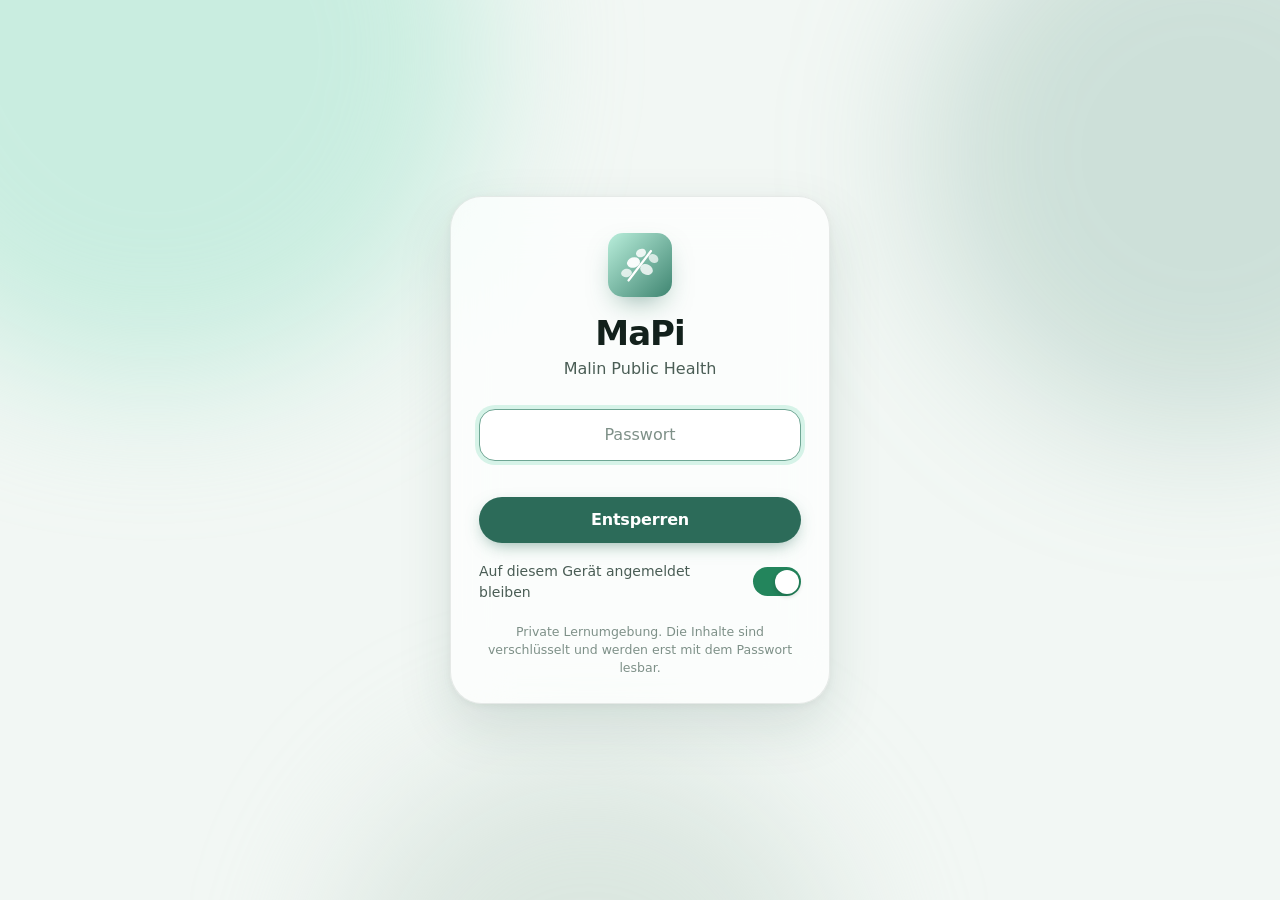
==== index.html @ 008f98d0 "MaPi: Lernkarten-App für Public Health Einzelne HTML-Seite für GitHub Pages mit Startseite, Themen-Z" ====
<!doctype html>
<html lang="de">
<head>
<meta charset="utf-8">
<meta name="viewport" content="width=device-width, initial-scale=1, viewport-fit=cover">
<meta name="robots" content="noindex, nofollow, noarchive, nosnippet">
<meta name="referrer" content="no-referrer">
<meta name="theme-color" content="#F2F7F4" media="(prefers-color-scheme: light)">
<meta name="theme-color" content="#0D1412" media="(prefers-color-scheme: dark)">
<meta name="apple-mobile-web-app-capable" content="yes">
<meta name="mobile-web-app-capable" content="yes">
<meta name="apple-mobile-web-app-status-bar-style" content="default">
<meta name="apple-mobile-web-app-title" content="MaPi">
<title>MaPi</title>
<link rel="icon" type="image/svg+xml" href="icon.svg">
<link rel="apple-touch-icon" href="icon-180.png">
<link rel="manifest" href="manifest.webmanifest">
<style>
/* MaPi — ruhige, helle Lernoberfläche in Mint und Eukalyptus.
   Layout: eine Spalte (max. 980px), Glas-Navigation oben (Desktop) bzw. Tab-Leiste unten (Mobil). */
:root{
  --bg:#F2F7F4; --bg-2:#E7F0EB; --surface:#FFFFFF; --surface-2:#EFF5F1; --glass:rgba(255,255,255,.74);
  --ink:#13211C; --ink-2:#4A5D55; --ink-3:#7E9088; --hair:rgba(19,33,28,.09); --hair-2:rgba(19,33,28,.05);
  --mint:#A8E6CF; --mint-soft:#DCF3E9; --euc:#6FA694; --euc-deep:#2C6B59; --euc-ink:#1E4D40; --sage:#C5D8CE;
  --accent:#2C6B59; --accent-press:#235648; --on-accent:#FFFFFF; --accent-soft:#E0F1EA;
  --hero-a:#3D8470; --hero-b:#7FBFA8; --hero-ink:#FFFFFF;
  --good:#23855C; --good-soft:#DDF3E7; --warn:#A86F0B; --warn-soft:#FAEED3; --bad:#C4483C; --bad-soft:#FBE5E2;
  --shadow-1:0 1px 2px rgba(19,33,28,.04),0 6px 20px rgba(19,33,28,.05);
  --shadow-2:0 2px 8px rgba(19,33,28,.05),0 22px 54px rgba(31,77,64,.13);
  --aura-1:rgba(168,230,207,.55); --aura-2:rgba(111,166,148,.28); --aura-3:rgba(197,216,206,.5);
  --r-s:12px; --r-m:18px; --r-l:26px;
  --ease:cubic-bezier(.22,.8,.24,1); --spring:cubic-bezier(.34,1.45,.5,1);
  --font:-apple-system,BlinkMacSystemFont,"SF Pro Text","SF Pro Display","Helvetica Neue","Segoe UI",Roboto,system-ui,sans-serif;
  --bar-h:58px; --tab-h:62px;
  color-scheme:light;
}
@media (prefers-color-scheme:dark){ :root:not([data-theme="light"]){
  --bg:#0D1412; --bg-2:#111B18; --surface:#161F1C; --surface-2:#1D2925; --glass:rgba(22,31,28,.72);
  --ink:#E8F1ED; --ink-2:#A7B9B1; --ink-3:#71847C; --hair:rgba(232,241,237,.1); --hair-2:rgba(232,241,237,.06);
  --mint:#8FD9C0; --mint-soft:#1D332C; --euc:#6FA694; --euc-deep:#8FD9C0; --euc-ink:#BDEBDB; --sage:#33473F;
  --accent:#8FD9C0; --accent-press:#7CC7AE; --on-accent:#0B1F19; --accent-soft:#1C332C;
  --hero-a:#1F4A3E; --hero-b:#33725F; --hero-ink:#F1FAF6;
  --good:#5FD39F; --good-soft:#16332A; --warn:#E5B454; --warn-soft:#33290F; --bad:#F08A7E; --bad-soft:#3A1D1A;
  --shadow-1:0 1px 2px rgba(0,0,0,.3),0 6px 20px rgba(0,0,0,.25);
  --shadow-2:0 2px 8px rgba(0,0,0,.3),0 22px 54px rgba(0,0,0,.4);
  --aura-1:rgba(63,133,113,.3); --aura-2:rgba(143,217,192,.1); --aura-3:rgba(44,107,89,.22);
  color-scheme:dark;
}}
:root[data-theme="dark"]{
  --bg:#0D1412; --bg-2:#111B18; --surface:#161F1C; --surface-2:#1D2925; --glass:rgba(22,31,28,.72);
  --ink:#E8F1ED; --ink-2:#A7B9B1; --ink-3:#71847C; --hair:rgba(232,241,237,.1); --hair-2:rgba(232,241,237,.06);
  --mint:#8FD9C0; --mint-soft:#1D332C; --euc:#6FA694; --euc-deep:#8FD9C0; --euc-ink:#BDEBDB; --sage:#33473F;
  --accent:#8FD9C0; --accent-press:#7CC7AE; --on-accent:#0B1F19; --accent-soft:#1C332C;
  --hero-a:#1F4A3E; --hero-b:#33725F; --hero-ink:#F1FAF6;
  --good:#5FD39F; --good-soft:#16332A; --warn:#E5B454; --warn-soft:#33290F; --bad:#F08A7E; --bad-soft:#3A1D1A;
  --shadow-1:0 1px 2px rgba(0,0,0,.3),0 6px 20px rgba(0,0,0,.25);
  --shadow-2:0 2px 8px rgba(0,0,0,.3),0 22px 54px rgba(0,0,0,.4);
  --aura-1:rgba(63,133,113,.3); --aura-2:rgba(143,217,192,.1); --aura-3:rgba(44,107,89,.22);
  color-scheme:dark;
}

*,*::before,*::after{box-sizing:border-box}
html{height:100%;-webkit-text-size-adjust:100%}
body{margin:0;min-height:100%;background:var(--bg);color:var(--ink);font:400 16px/1.5 var(--font);
  -webkit-font-smoothing:antialiased;-webkit-tap-highlight-color:transparent;overflow-x:hidden}
[hidden]{display:none!important}
h1,h2,h3,p,ul,ol,figure{margin:0}
ul,ol{padding:0;list-style:none}
button,input,select,textarea{font:inherit;color:inherit}
button{cursor:pointer;border:0;background:none;padding:0}
a{color:inherit;text-decoration:none}
svg{display:block;flex:none}
.sr{position:absolute;width:1px;height:1px;overflow:hidden;clip:rect(0 0 0 0);white-space:nowrap}
:focus-visible{outline:2.5px solid var(--euc);outline-offset:2px;border-radius:8px}
::selection{background:var(--mint);color:#0B1F19}

/* Ambient-Hintergrund */
.aura{position:fixed;inset:0;z-index:-1;overflow:hidden;pointer-events:none}
.aura i{position:absolute;border-radius:50%;filter:blur(70px);will-change:transform}
.aura i:nth-child(1){width:52vmax;height:52vmax;left:-14vmax;top:-22vmax;background:var(--aura-1);animation:drift1 26s ease-in-out infinite alternate}
.aura i:nth-child(2){width:44vmax;height:44vmax;right:-16vmax;top:-10vmax;background:var(--aura-2);animation:drift2 32s ease-in-out infinite alternate}
.aura i:nth-child(3){width:40vmax;height:40vmax;left:26vw;bottom:-28vmax;background:var(--aura-3);animation:drift1 38s ease-in-out infinite alternate-reverse}
@keyframes drift1{to{transform:translate3d(6vmax,4vmax,0) scale(1.08)}}
@keyframes drift2{to{transform:translate3d(-5vmax,6vmax,0) scale(.94)}}

/* Buttons & Felder */
.btn{display:inline-flex;align-items:center;justify-content:center;gap:8px;min-height:46px;padding:0 20px;border-radius:999px;
  font-weight:600;font-size:16px;letter-spacing:-.01em;background:var(--surface-2);color:var(--ink);
  transition:transform .18s var(--ease),background .18s,opacity .18s,box-shadow .18s;user-select:none;-webkit-user-select:none}
.btn:active{transform:scale(.97)}
.btn.primary{background:var(--accent);color:var(--on-accent);box-shadow:0 6px 18px -6px color-mix(in srgb,var(--accent) 60%,transparent)}
.btn.primary:hover{background:var(--accent-press)}
.btn.soft{background:var(--accent-soft);color:var(--euc-ink)}
.btn.ghost{background:transparent;color:var(--euc-deep)}
.btn.danger{background:var(--bad-soft);color:var(--bad)}
.btn.block{width:100%}
.btn.small{min-height:36px;padding:0 14px;font-size:14px}
.btn[disabled]{opacity:.45;pointer-events:none}
.icon-btn{width:40px;height:40px;border-radius:50%;display:grid;place-items:center;color:var(--ink-2);
  transition:background .18s,transform .18s var(--ease),color .18s}
.icon-btn:hover{background:var(--hair)}
.icon-btn:active{transform:scale(.92)}
.icon-btn.on{color:var(--warn)}
.field{display:block}
.field>span.lbl{display:block;font-size:13px;font-weight:600;color:var(--ink-2);margin:0 4px 6px}
input[type=text],input[type=password],input[type=search],input[type=date],textarea,select{
  width:100%;min-height:48px;padding:12px 16px;border-radius:var(--r-s);border:1px solid var(--hair);background:var(--surface);
  color:var(--ink);font-size:16px;transition:border-color .18s,box-shadow .18s;-webkit-appearance:none;appearance:none}
textarea{resize:vertical;min-height:96px;line-height:1.45}
input::placeholder,textarea::placeholder{color:var(--ink-3)}
input:focus,textarea:focus,select:focus{outline:none;border-color:var(--euc);box-shadow:0 0 0 4px color-mix(in srgb,var(--mint) 45%,transparent)}
select{background-image:url("data:image/svg+xml,%3Csvg xmlns='http://www.w3.org/2000/svg' width='12' height='8' fill='none' stroke='%237E9088' stroke-width='2' stroke-linecap='round'%3E%3Cpath d='m1 1.5 5 5 5-5'/%3E%3C/svg%3E");background-repeat:no-repeat;background-position:right 16px center;padding-right:40px}
.switch{-webkit-appearance:none;appearance:none;width:48px;height:29px;border-radius:999px;background:var(--sage);position:relative;flex:none;cursor:pointer;transition:background .22s;margin:0}
.switch::after{content:"";position:absolute;left:2.5px;top:2.5px;width:24px;height:24px;border-radius:50%;background:#fff;box-shadow:0 2px 5px rgba(0,0,0,.2);transition:transform .26s var(--spring)}
.switch:checked{background:var(--good)}
.switch:checked::after{transform:translateX(19px)}
.switch-row{display:flex;align-items:center;justify-content:space-between;gap:16px;font-size:15px;color:var(--ink-2);cursor:pointer}
.spinner{width:18px;height:18px;border-radius:50%;border:2.2px solid currentColor;border-right-color:transparent;display:none;animation:spin .7s linear infinite}
.busy .spinner{display:block}.busy .btn-label{display:none}
@keyframes spin{to{transform:rotate(360deg)}}

/* Anmeldung */
.gate{min-height:100vh;min-height:100dvh;display:grid;place-items:center;padding:24px max(20px,env(safe-area-inset-right)) 24px max(20px,env(safe-area-inset-left))}
.gate-card{width:min(100%,380px);padding:36px 28px 26px;border-radius:32px;background:var(--glass);
  -webkit-backdrop-filter:saturate(170%) blur(28px);backdrop-filter:saturate(170%) blur(28px);
  border:1px solid var(--hair);box-shadow:var(--shadow-2);display:flex;flex-direction:column;align-items:stretch;text-align:center;
  animation:rise .7s var(--ease) both}
.gate-logo{align-self:center;border-radius:15px;box-shadow:0 12px 28px -10px rgba(44,107,89,.55);animation:pop .8s var(--spring) .1s both}
.gate-title{font-size:34px;font-weight:700;letter-spacing:-.03em;margin-top:18px;line-height:1.1}
.gate-sub{color:var(--ink-2);font-size:16px;margin-top:4px}
.gate-field{margin-top:28px}
.gate-field input{text-align:center;border-radius:16px;min-height:52px;background:var(--surface)}
.gate-msg{min-height:22px;font-size:14px;color:var(--bad);margin:8px 0 6px}
.gate-card .switch-row{margin-top:18px;font-size:14px;text-align:left}
.gate-foot{font-size:12.5px;color:var(--ink-3);margin-top:20px;line-height:1.45}
.gate-card.shake{animation:shake .45s var(--ease)}
.gate.leaving{animation:leave .45s var(--ease) forwards}
@keyframes shake{20%{transform:translateX(-9px)}40%{transform:translateX(8px)}60%{transform:translateX(-5px)}80%{transform:translateX(3px)}}
@keyframes rise{from{opacity:0;transform:translateY(18px) scale(.98)}}
@keyframes pop{from{opacity:0;transform:scale(.6)}}
@keyframes leave{to{opacity:0;transform:scale(1.04);filter:blur(6px)}}

/* App-Rahmen */
.bar{position:fixed;inset:0 0 auto 0;z-index:30;height:calc(var(--bar-h) + env(safe-area-inset-top,0px));padding:env(safe-area-inset-top,0px) max(16px,env(safe-area-inset-right)) 0 max(16px,env(safe-area-inset-left));
  background:var(--glass);-webkit-backdrop-filter:saturate(180%) blur(24px);backdrop-filter:saturate(180%) blur(24px);border-bottom:1px solid var(--hair-2)}
.bar-in{max-width:980px;height:var(--bar-h);margin:0 auto;display:flex;align-items:center;justify-content:space-between;gap:12px}
.brand{display:inline-flex;align-items:center;gap:10px;font-weight:700;font-size:19px;letter-spacing:-.02em}
.brand svg{border-radius:8px}
.tabs{position:fixed;z-index:31;top:calc(env(safe-area-inset-top,0px) + 9px);left:50%;transform:translateX(-50%);display:flex;gap:2px;padding:4px;border-radius:999px;background:var(--hair-2)}
.tab{display:flex;align-items:center;gap:7px;padding:7px 16px;border-radius:999px;font-size:14.5px;font-weight:600;color:var(--ink-2);transition:color .2s,background .25s var(--ease),box-shadow .25s}
.tab svg{width:18px;height:18px}
.tab:hover{color:var(--ink)}
.tab.on{background:var(--surface);color:var(--euc-deep);box-shadow:0 1px 3px rgba(19,33,28,.1),0 3px 10px rgba(19,33,28,.05)}
#view{max-width:980px;margin:0 auto;padding:calc(var(--bar-h) + env(safe-area-inset-top,0px) + 28px) max(20px,env(safe-area-inset-right)) 72px max(20px,env(safe-area-inset-left))}
.view{display:flex;flex-direction:column;gap:22px;animation:viewin .42s var(--ease) both}
@keyframes viewin{from{opacity:0;transform:translateY(10px)}}

@media (max-width:719px){
  .tabs{inset:auto 0 0 0;transform:none;z-index:30;border-radius:0;padding:6px max(8px,env(safe-area-inset-right)) calc(6px + env(safe-area-inset-bottom,0px)) max(8px,env(safe-area-inset-left));
    background:var(--glass);-webkit-backdrop-filter:saturate(180%) blur(24px);backdrop-filter:saturate(180%) blur(24px);border-top:1px solid var(--hair-2);justify-content:space-around;gap:0}
  .tab{flex:1;flex-direction:column;gap:3px;padding:5px 4px;font-size:11px;font-weight:600;border-radius:14px;color:var(--ink-3)}
  .tab svg{width:25px;height:25px}
  .tab.on{background:transparent;box-shadow:none;color:var(--euc-deep)}
  .tab.on svg{animation:tabpop .4s var(--spring)}
  #view{padding-top:calc(var(--bar-h) + env(safe-area-inset-top,0px) + 14px);padding-bottom:calc(var(--tab-h) + env(safe-area-inset-bottom,0px) + 40px)}
}
@keyframes tabpop{50%{transform:scale(1.18)}}
body.focus .tabs,body.focus .bar{display:none}
body.focus #view{padding-top:calc(env(safe-area-inset-top,0px) + 14px);padding-bottom:calc(env(safe-area-inset-bottom,0px) + 28px)}

/* Typografie */
.title{font-size:clamp(30px,6vw,40px);font-weight:700;letter-spacing:-.03em;line-height:1.08;text-wrap:balance}
.lede{color:var(--ink-2);font-size:17px;margin-top:6px;max-width:60ch}
.h2{font-size:22px;font-weight:700;letter-spacing:-.02em;line-height:1.2}
.h3{font-size:17px;font-weight:650;letter-spacing:-.01em;line-height:1.3}
.eyebrow{font-size:12.5px;font-weight:650;letter-spacing:.06em;text-transform:uppercase;color:var(--euc)}
.muted{color:var(--ink-2)}.faint{color:var(--ink-3)}
.small{font-size:14px}.tiny{font-size:12.5px}
.num{font-variant-numeric:tabular-nums}
.head{display:flex;align-items:flex-end;justify-content:space-between;gap:16px;flex-wrap:wrap}
.head-row{display:flex;align-items:center;justify-content:space-between;gap:12px}
.backlink{display:inline-flex;align-items:center;gap:4px;color:var(--euc-deep);font-weight:600;font-size:15px;margin-left:-6px;padding:6px 8px 6px 4px;border-radius:10px}
.backlink:hover{background:var(--hair-2)}

/* Flächen */
.card{background:var(--surface);border-radius:var(--r-l);box-shadow:var(--shadow-1);border:1px solid var(--hair-2)}
.pad{padding:22px}
.stack{display:flex;flex-direction:column}.gap-6{gap:6px}.gap-10{gap:10px}.gap-14{gap:14px}.gap-18{gap:18px}
.row{display:flex;align-items:center;gap:12px}.wrap{flex-wrap:wrap}.grow{flex:1;min-width:0}
.grid2{display:grid;grid-template-columns:repeat(2,minmax(0,1fr));gap:16px}
.grid3{display:grid;grid-template-columns:repeat(3,minmax(0,1fr));gap:14px}
.grid4{display:grid;grid-template-columns:repeat(4,minmax(0,1fr));gap:14px}
@media (max-width:719px){.grid2{grid-template-columns:1fr}.grid4{grid-template-columns:repeat(2,minmax(0,1fr))}.grid3{gap:10px}}

/* Start */
.hero{position:relative;overflow:hidden;border-radius:30px;padding:26px;color:var(--hero-ink);
  background:linear-gradient(135deg,var(--hero-a),var(--hero-b));box-shadow:0 24px 50px -22px rgba(44,107,89,.6);
  display:grid;grid-template-columns:minmax(0,1fr) auto;gap:20px;align-items:center}
.hero::before{content:"";position:absolute;width:340px;height:340px;right:-110px;top:-150px;border-radius:50%;background:radial-gradient(circle,rgba(255,255,255,.3),transparent 65%)}
.hero>*{position:relative}
.hero .eyebrow{color:rgba(255,255,255,.78)}
.hero-big{font-size:clamp(24px,5vw,31px);font-weight:700;letter-spacing:-.025em;line-height:1.15;margin-top:6px;text-wrap:balance}
.hero-sub{opacity:.86;margin-top:6px;font-size:15.5px}
.hero .btn{margin-top:18px;background:#fff;color:#1E4D40;box-shadow:0 8px 20px -8px rgba(0,0,0,.3)}
.hero .btn.line{background:rgba(255,255,255,.16);color:#fff;box-shadow:none}
.ring{position:relative;width:118px;height:118px;flex:none}
.ring svg{transform:rotate(-90deg)}
.ring circle{fill:none;stroke-width:10;stroke-linecap:round}
.ring .trk{stroke:rgba(255,255,255,.22)}
.ring .val{stroke:#fff;transition:stroke-dashoffset 1.1s var(--ease)}
.ring.tone .trk{stroke:var(--hair)}.ring.tone .val{stroke:var(--accent)}
.ring b{position:absolute;inset:0;display:grid;place-content:center;text-align:center;font-size:26px;font-weight:700;letter-spacing:-.03em;line-height:1}
.ring b small{display:block;font-size:11.5px;font-weight:600;letter-spacing:.02em;opacity:.8;margin-top:4px}
@media (max-width:479px){.hero{grid-template-columns:1fr;padding:22px}.hero .ring{position:absolute;right:18px;top:18px;width:74px;height:74px}.hero .ring b{font-size:17px}.hero .ring b small{display:none}.hero-big{padding-right:84px}}
.stat{padding:18px;border-radius:22px;display:flex;flex-direction:column;gap:2px;min-width:0}
.stat .ico{width:34px;height:34px;border-radius:11px;display:grid;place-items:center;background:var(--accent-soft);color:var(--euc-deep);margin-bottom:10px}
.stat .v{font-size:26px;font-weight:700;letter-spacing:-.03em;line-height:1.1}
.stat .v small{font-size:14px;font-weight:600;color:var(--ink-3);letter-spacing:0}
.stat .k{font-size:13.5px;color:var(--ink-2)}
@media (max-width:479px){.stat{padding:14px}.stat .v{font-size:22px}.stat .k{font-size:12.5px}}
.week{display:flex;justify-content:space-between;gap:6px}
.week div{flex:1;display:flex;flex-direction:column;align-items:center;gap:7px;font-size:12px;color:var(--ink-3);font-weight:600}
.week i{width:100%;max-width:38px;aspect-ratio:1;border-radius:50%;background:var(--surface-2);display:grid;place-items:center;color:var(--on-accent);transition:background .3s}
.week .done i{background:var(--accent)}
.week .now{color:var(--euc-deep)}
.week .now i{box-shadow:0 0 0 2px var(--surface),0 0 0 4px var(--mint)}

/* Listen */
.list{overflow:hidden}
.item{display:flex;align-items:center;gap:14px;padding:15px 20px;position:relative;transition:background .18s;width:100%;text-align:left}
.item+.item::before{content:"";position:absolute;left:20px;right:0;top:0;border-top:1px solid var(--hair)}
a.item:hover,button.item:hover{background:var(--surface-2)}
a.item:active,button.item:active{background:var(--bg-2)}
.item .chev{color:var(--ink-3);opacity:.7}
.badge{width:38px;height:38px;border-radius:12px;background:var(--accent-soft);color:var(--euc-deep);display:grid;place-items:center;font-weight:700;font-size:15px;flex:none}
.bar-p{height:6px;border-radius:99px;background:var(--surface-2);overflow:hidden;margin-top:8px}
.bar-p i{display:block;height:100%;border-radius:99px;background:linear-gradient(90deg,var(--euc),var(--mint));transition:width .9s var(--ease)}
.clamp2{display:-webkit-box;-webkit-line-clamp:2;-webkit-box-orient:vertical;overflow:hidden}
.pill{display:inline-flex;align-items:center;gap:6px;padding:4px 10px;border-radius:999px;font-size:12.5px;font-weight:650;background:var(--accent-soft);color:var(--euc-ink);white-space:nowrap}
.pill.good{background:var(--good-soft);color:var(--good)}.pill.warn{background:var(--warn-soft);color:var(--warn)}.pill.bad{background:var(--bad-soft);color:var(--bad)}.pill.plain{background:var(--surface-2);color:var(--ink-2)}
.dot{width:9px;height:9px;border-radius:50%;background:var(--sage);flex:none}
.dot.b1{background:var(--bad)}.dot.b2{background:var(--warn)}.dot.b3{background:var(--euc)}.dot.b4{background:var(--good)}

/* Segmente & Chips */
.seg{display:inline-flex;padding:3px;border-radius:12px;background:var(--surface-2);gap:2px;max-width:100%}
.seg button{padding:7px 14px;border-radius:9.5px;font-size:14px;font-weight:600;color:var(--ink-2);transition:background .22s var(--ease),color .2s,box-shadow .22s;white-space:nowrap}
.seg button.on{background:var(--surface);color:var(--ink);box-shadow:0 1px 3px rgba(19,33,28,.12)}
.chips{display:flex;flex-wrap:wrap;gap:8px}
.chip{padding:8px 14px;border-radius:999px;font-size:14px;font-weight:600;background:var(--surface-2);color:var(--ink-2);border:1px solid transparent;transition:all .2s var(--ease);text-align:left}
.chip:active{transform:scale(.96)}
.chip.on{background:var(--accent-soft);color:var(--euc-ink);border-color:color-mix(in srgb,var(--euc) 45%,transparent)}
.picks{display:grid;grid-template-columns:repeat(2,minmax(0,1fr));gap:8px}
.pick{display:flex;align-items:center;gap:10px;padding:10px 12px;border-radius:14px;background:var(--surface-2);font-size:14.5px;font-weight:600;line-height:1.3;color:var(--ink-2);text-align:left;border:1px solid transparent;transition:background .2s,border-color .2s,color .2s,transform .18s var(--ease)}
.pick:active{transform:scale(.98)}
.pick b{font-weight:700;color:var(--euc-deep);min-width:14px;text-align:center}
.pick i{width:22px;height:22px;border-radius:50%;border:2px solid var(--sage);display:grid;place-items:center;color:transparent;flex:none;transition:all .25s var(--spring)}
.pick.on{background:var(--accent-soft);color:var(--euc-ink);border-color:color-mix(in srgb,var(--euc) 40%,transparent)}
.pick.on i{background:var(--accent);border-color:var(--accent);color:var(--on-accent)}
.pick.wide{grid-column:1/-1}
@media (max-width:719px){.picks{grid-template-columns:1fr}}
.tile{padding:18px;border-radius:22px;display:flex;flex-direction:column;gap:3px;text-align:left;transition:transform .22s var(--ease),box-shadow .22s;min-width:0}
.tile:hover{transform:translateY(-2px);box-shadow:var(--shadow-2)}
.tile:active{transform:scale(.98)}
.tile .ico{width:36px;height:36px;border-radius:12px;display:grid;place-items:center;background:var(--accent-soft);color:var(--euc-deep);margin-bottom:10px}
.tile .v{font-size:24px;font-weight:700;letter-spacing:-.03em;line-height:1.1}
.tile .k{font-size:13.5px;color:var(--ink-2)}
.tile.accent{background:linear-gradient(135deg,var(--hero-a),var(--hero-b));color:var(--hero-ink);border-color:transparent}
.tile.accent .ico{background:rgba(255,255,255,.2);color:#fff}.tile.accent .k{color:rgba(255,255,255,.85)}

/* Themen */
.sec{padding:22px;scroll-margin-top:calc(var(--bar-h) + 20px)}
.sec-head{display:flex;gap:14px;align-items:flex-start}
.sec-nr{font-size:13px;font-weight:700;color:var(--euc-deep);background:var(--accent-soft);padding:4px 9px;border-radius:9px;white-space:nowrap;margin-top:1px}
.points{display:flex;flex-direction:column;gap:11px;margin-top:16px}
.points li{position:relative;padding-left:20px;line-height:1.55;max-width:72ch}
.points li::before{content:"";position:absolute;left:3px;top:.62em;width:6px;height:6px;border-radius:50%;background:var(--euc)}
.points strong{font-weight:650;color:var(--euc-ink)}
.merke{margin-top:16px;padding:14px 16px;border-radius:16px;background:var(--mint-soft);color:var(--euc-ink);display:flex;gap:11px;line-height:1.5;font-size:15.5px}
.merke svg{margin-top:2px}
.sec-foot{display:flex;align-items:center;justify-content:space-between;gap:10px;margin-top:18px;flex-wrap:wrap}
.check{display:inline-flex;align-items:center;gap:8px;font-size:14px;font-weight:600;color:var(--ink-2);padding:6px 12px 6px 6px;border-radius:999px;background:var(--surface-2);transition:all .2s}
.check i{width:22px;height:22px;border-radius:50%;border:2px solid var(--sage);display:grid;place-items:center;color:transparent;transition:all .25s var(--spring)}
.check.on{background:var(--good-soft);color:var(--good)}
.check.on i{background:var(--good);border-color:var(--good);color:var(--surface);transform:scale(1.05)}
.toc{display:flex;gap:8px;overflow-x:auto;padding:2px 0 6px;scrollbar-width:none;-webkit-overflow-scrolling:touch}
.toc::-webkit-scrollbar{display:none}
.toc a{flex:none}

/* Lernen */
.focus-bar{display:flex;align-items:center;gap:14px}
.pbar{flex:1;height:6px;border-radius:99px;background:var(--hair);overflow:hidden}
.pbar i{display:block;height:100%;border-radius:99px;background:var(--accent);transition:width .5s var(--ease)}
.study{max-width:640px;margin:0 auto;width:100%;display:flex;flex-direction:column;gap:18px;min-height:calc(100dvh - 60px)}
.flip{perspective:1600px;flex:1;display:flex;min-height:300px;max-height:640px;touch-action:pan-y;cursor:pointer;border-radius:30px}
.flip-in{position:relative;display:grid;width:100%;transform-style:preserve-3d;transition:transform .62s cubic-bezier(.3,1.25,.4,1)}
.flip.flipped .flip-in{transform:rotateY(180deg)}
.face{grid-area:1/1;border-radius:30px;padding:26px 26px 22px;background:var(--surface);border:1px solid var(--hair-2);box-shadow:var(--shadow-2);
  -webkit-backface-visibility:hidden;backface-visibility:hidden;display:flex;flex-direction:column;gap:14px;overflow:hidden;min-height:0}
.face.back{transform:rotateY(180deg);background:linear-gradient(180deg,var(--surface),color-mix(in srgb,var(--mint-soft) 55%,var(--surface)))}
.face-top{display:flex;align-items:center;justify-content:space-between;gap:10px}
.face-body{flex:1;display:flex;flex-direction:column;overflow-y:auto;min-height:0;overscroll-behavior:contain;padding-bottom:24px;margin-bottom:-8px;
  -webkit-mask-image:linear-gradient(#000 calc(100% - 26px),transparent);mask-image:linear-gradient(#000 calc(100% - 26px),transparent)}
.face .q{font-size:clamp(20px,4.6vw,25px);font-weight:650;letter-spacing:-.02em;line-height:1.3;text-wrap:balance;text-align:center;margin-block:auto}
.face .a{font-size:clamp(16.5px,3.8vw,18.5px);line-height:1.55;white-space:pre-line;margin-block:auto}
.face .hint{text-align:center;font-size:13px;color:var(--ink-3)}
.flip.out-l{animation:outl .24s var(--ease) forwards}.flip.out-r{animation:outr .24s var(--ease) forwards}.flip.out-d{animation:outd .24s var(--ease) forwards}
.flip.in{animation:cardin .4s var(--ease) both}
@keyframes outl{to{opacity:0;transform:translateX(-70px) rotate(-5deg)}}
@keyframes outr{to{opacity:0;transform:translateX(70px) rotate(5deg)}}
@keyframes outd{to{opacity:0;transform:translateY(40px) scale(.96)}}
@keyframes cardin{from{opacity:0;transform:translateY(14px) scale(.97)}}
.rate{display:grid;grid-template-columns:repeat(3,1fr);gap:10px}
.rate .btn{flex-direction:column;gap:1px;min-height:58px;border-radius:18px;padding:0 6px;font-size:15px}
.rate .btn small{font-size:11.5px;font-weight:500;opacity:.75}
.rate .again{background:var(--bad-soft);color:var(--bad)}.rate .unsure{background:var(--warn-soft);color:var(--warn)}.rate .good{background:var(--good-soft);color:var(--good)}
.rate-wrap{min-height:58px;display:grid}
.rate-wrap>*{grid-area:1/1;animation:viewin .3s var(--ease) both}
.kbd{display:none;font-size:12px;color:var(--ink-3);text-align:center}
@media (hover:hover) and (min-width:720px){.kbd{display:block}}

/* Quiz */
.quiz{max-width:680px;margin:0 auto;width:100%;display:flex;flex-direction:column;gap:18px}
.qcard{padding:26px;border-radius:28px}
.qtext{font-size:clamp(19px,4.2vw,23px);font-weight:650;letter-spacing:-.02em;line-height:1.32;margin-top:12px;text-wrap:pretty}
.opts{display:flex;flex-direction:column;gap:10px}
.opt{display:flex;align-items:flex-start;gap:14px;width:100%;text-align:left;padding:15px 18px;border-radius:18px;background:var(--surface);border:1.5px solid var(--hair);
  font-size:16px;line-height:1.4;transition:transform .18s var(--ease),border-color .18s,background .25s,box-shadow .2s;animation:viewin .4s var(--ease) both}
.opt:nth-child(2){animation-delay:.04s}.opt:nth-child(3){animation-delay:.08s}.opt:nth-child(4){animation-delay:.12s}
.opt:hover{border-color:var(--euc);box-shadow:var(--shadow-1)}
.opt:active{transform:scale(.985)}
.opt .key{width:28px;height:28px;border-radius:50%;background:var(--surface-2);color:var(--ink-2);display:grid;place-items:center;font-size:13.5px;font-weight:700;flex:none;transition:all .25s var(--ease)}
.opts.done .opt{pointer-events:none}
.opts.done .opt:not(.right):not(.wrong){opacity:.55}
.opt.right{border-color:var(--good);background:var(--good-soft);animation:pulse .5s var(--spring)}
.opt.right .key{background:var(--good);color:var(--surface)}
.opt.wrong{border-color:var(--bad);background:var(--bad-soft);animation:shake .4s var(--ease)}
.opt.wrong .key{background:var(--bad);color:var(--surface)}
@keyframes pulse{40%{transform:scale(1.025)}}
.wf{display:grid;grid-template-columns:1fr 1fr;gap:10px}
.wf .opt{justify-content:center;align-items:center;font-weight:650;min-height:60px}
.explain{padding:18px 20px;border-radius:20px;background:var(--surface-2);animation:viewin .35s var(--ease) both;display:flex;flex-direction:column;gap:8px}
.explain.ok{background:var(--good-soft)}.explain.no{background:var(--bad-soft)}
.explain .verdict{font-weight:700;display:flex;align-items:center;gap:8px}
.explain.ok .verdict{color:var(--good)}.explain.no .verdict{color:var(--bad)}
.result{text-align:center;display:flex;flex-direction:column;align-items:center;gap:8px;padding:30px 24px}
.result .ring{width:150px;height:150px;color:var(--ink)}.result .ring b{font-size:34px}
.review{padding:16px 20px;display:flex;flex-direction:column;gap:6px}
.review+.review{border-top:1px solid var(--hair)}

/* Sheets */
.sheet-wrap{position:fixed;inset:0;z-index:60;display:grid;place-items:end center}
.scrim{position:absolute;inset:0;background:rgba(10,20,16,.38);-webkit-backdrop-filter:blur(3px);backdrop-filter:blur(3px);animation:fade .3s both}
.sheet{position:relative;width:min(100%,560px);max-height:min(92dvh,820px);overflow-y:auto;background:var(--bg);border-radius:28px 28px 0 0;
  padding:10px max(20px,env(safe-area-inset-right)) calc(22px + env(safe-area-inset-bottom,0px)) max(20px,env(safe-area-inset-left));box-shadow:0 -10px 50px rgba(0,0,0,.2);animation:sheetup .42s var(--ease) both;overscroll-behavior:contain}
.sheet::before{content:"";display:block;width:38px;height:5px;border-radius:99px;background:var(--sage);margin:0 auto 12px}
.sheet-head{display:flex;align-items:center;justify-content:space-between;gap:12px;margin-bottom:16px}
.sheet-wrap.closing .sheet{animation:sheetdown .26s var(--ease) forwards}.sheet-wrap.closing .scrim{animation:fadeout .26s forwards}
@media (min-width:720px){.sheet-wrap{place-items:center}.sheet{border-radius:28px;padding:22px 26px 26px;animation-name:sheetpop}.sheet::before{display:none}.sheet-wrap.closing .sheet{animation-name:sheetpopout}}
@keyframes fade{from{opacity:0}}@keyframes fadeout{to{opacity:0}}
@keyframes sheetup{from{transform:translateY(100%)}}@keyframes sheetdown{to{transform:translateY(100%)}}
@keyframes sheetpop{from{opacity:0;transform:scale(.94) translateY(12px)}}@keyframes sheetpopout{to{opacity:0;transform:scale(.96)}}
.group{background:var(--surface);border-radius:18px;border:1px solid var(--hair-2);overflow:hidden}
.group .item{padding:13px 16px}.group .item+.item::before{left:16px}
.group-label{font-size:12.5px;font-weight:650;letter-spacing:.05em;text-transform:uppercase;color:var(--ink-3);margin:18px 6px 8px}

.toast{position:fixed;left:50%;bottom:calc(var(--tab-h) + env(safe-area-inset-bottom,0px) + 22px);transform:translate(-50%,20px);z-index:80;
  background:var(--ink);color:var(--bg);padding:11px 18px;border-radius:999px;font-size:14.5px;font-weight:600;opacity:0;pointer-events:none;
  transition:opacity .28s,transform .34s var(--spring);box-shadow:var(--shadow-2);max-width:calc(100vw - 40px);text-align:center}
.toast.show{opacity:1;transform:translate(-50%,0)}
.empty{text-align:center;padding:34px 22px;color:var(--ink-2);display:flex;flex-direction:column;align-items:center;gap:10px}
.empty .ico{width:54px;height:54px;border-radius:18px;background:var(--accent-soft);color:var(--euc-deep);display:grid;place-items:center}

@media (prefers-reduced-motion:reduce){
  *,*::before,*::after{animation-duration:.01ms!important;animation-iteration-count:1!important;transition-duration:.01ms!important}
  .aura i{animation:none}
}
</style>
</head>
<body>
<div class="aura" aria-hidden="true"><i></i><i></i><i></i></div>

<main id="gate" class="gate">
  <form id="gate-form" class="gate-card" autocomplete="off" novalidate>
    <div class="gate-logo" aria-hidden="true">
      <svg viewBox="0 0 64 64" width="64" height="64"><defs><linearGradient id="lg" x1="0" y1="0" x2="1" y2="1"><stop offset="0" stop-color="#B9EEDB"/><stop offset="1" stop-color="#3F8571"/></linearGradient></defs><rect width="64" height="64" rx="15" fill="url(#lg)"/><g fill="#fff"><path d="M20.5 47.5 43 18" stroke="#fff" stroke-width="2.2" stroke-linecap="round" fill="none"/><ellipse cx="25.5" cy="29.5" rx="6.6" ry="5.2" transform="rotate(-18 25.5 29.5)" opacity=".95"/><ellipse cx="38.5" cy="36.5" rx="6.6" ry="5.2" transform="rotate(28 38.5 36.5)" opacity=".8"/><ellipse cx="33" cy="20" rx="5.2" ry="4.1" transform="rotate(-24 33 20)" opacity=".85"/><ellipse cx="45.5" cy="25.5" rx="5.2" ry="4.1" transform="rotate(34 45.5 25.5)" opacity=".7"/><ellipse cx="18.5" cy="40" rx="5.4" ry="4.2" transform="rotate(-10 18.5 40)" opacity=".75"/></g></svg>
    </div>
    <h1 class="gate-title">MaPi</h1>
    <p class="gate-sub">Malin Public Health</p>
    <label class="field gate-field" for="gate-pw">
      <span class="sr">Passwort</span>
      <input id="gate-pw" type="password" placeholder="Passwort" autocomplete="current-password" autocapitalize="off" autocorrect="off" spellcheck="false" required>
    </label>
    <p id="gate-msg" class="gate-msg" role="alert" aria-live="polite"></p>
    <button id="gate-btn" class="btn primary block" type="submit"><span class="btn-label">Entsperren</span><span class="spinner" aria-hidden="true"></span></button>
    <label class="switch-row" for="gate-keep">
      <span>Auf diesem Gerät angemeldet bleiben</span>
      <input id="gate-keep" type="checkbox" class="switch" checked>
    </label>
    <p class="gate-foot">Private Lernumgebung. Die Inhalte sind verschlüsselt und werden erst mit dem Passwort lesbar.</p>
  </form>
</main>

<div id="app" hidden></div>
<div id="toast" class="toast" role="status" aria-live="polite"></div>

<script id="vault" type="application/json">{"v":1,"kdf":"PBKDF2-SHA256","iter":600000,"salt":"z9g3x/89IidG97pmzgbFhQ==","iv":"u5A0Y7aVpaExc+DO","ct":"h3qXBu8Ouads0CHw2PycUJfJswx2HtQjYO3ogjYopU7jgUorYTzkF7JhinV4lmj6QNhG0ygL1XtNReILNYBYz/b4jm756d4oVYZvMGri9lJQq05JsrLvG9kOqtgcn5NUOuf8p0ScoTXb8+ZU2CoRubIx5Me8ApzFfcqDvRxzqU3BPk/3h2x+34HJlBxcJuN3w90izXvTTYqnSXRz6aFsPQNj8Mwly21BSDoNxNWQa8UjIx/IJMVUkp5lTmWUif4t67DArvAuB2CT8WfF/9rLjnuUEtLgzNUE69vMYCis+E93QS1M0YJyR8Bd4d9igu16ENPj+3kKpwMB+33555rZGWIjpUniKYYhbUkO80eMK+GW1MLE/umg9F4Ju7HCB6AZUZwJsg9cAERUchdi0qCyoaTvQuMvyZeWZ42MsTYpF+dBSJIo+RtWVw1OMC0BOvIGfm/XCPaMx0UhdhSu+BiZ3Lo1lLjw8axBb2vVmfpzice8VMLr1Kx8OTA6+j0oQiCYJ0QaeNNGfBYz6v/REZaUmWrHSaLT1ZEOSHZv+l3KTI1AZ7ZXDIV3CH6fvSDEf4FlKKc6Xxyn+2vNNtELfFohGHTOkCuUeXFQ6OfGjL6xtzeGA7ABJs0WuzfBu8tOP6J7Negnyr8Xmbn9b4+N0iB8Y6BWPXZ00c85A2b0zglL9uCU/u9FppIwuqI7EC5vPMwCAkxpBClL1akSdhnPPBOZryjpEDWJeXB8U95dLVq+n6TsY/GEEg5rB+CJpYxPOLaIkVbEjd0KRlZ4oh4fG0IrkeYW8BchtB8AgWVsL0KMB1NeeqbUa6JvChwTfeeSM3Imwz5D9dUXwKkaN5uBYp5rPzXL4WoISJEJFkpZ/V7msA2fuqKqS9nAnRbA4b7bxwaBNB5f9n7zNObuL/2xXKvHB2efMdRbtT8++xZHQRpLKjjv5R2RIVITJbZFoAQL0gCSbYsDtvMiXBW06qECCXiXeO0cBcFoCf7LysCOcf/ofOUVqH63nT7U8zBWjCUq8zrhfzw6QJZHDG4oFvLtUkuRkIsNgPLvY1KacmFOl1s866Fj0RuhSxCO1QGkRrW6S469Xz6I7X0imV0ucF1gysoWtsQMYoTBr1lMb9EIooOAK4g7Tvfo/bkMnFv0fuRWRn+M+QYRFyo/38BduooCkscH4Rf5qS69Hom+zkYK7VU+YvxvVqOIAgeq0QPmnEiHyFYN4rhX2V1Z91NIx348LKhUFxG/24BO3IzDgUW3BRIV8rW/4HEFQgHypdSinptmUOo5rGD75PSfJLQzeBtLSvnRJTyg/TO7JlgajlSMTuM2OGcOiFk9eeMRgaES7hHGQaBIrCeHPdbNiuFphld9fLdRycG29s+jsylli6iPw8fR53lHRXcPNrO8K9rzRGLFEPvgXakqqrV6osAHMRP+mvu+5/j+5a1DOCV9JXf5toD1TCjxF+xEt6HxuQLGiCj1wsdKLDTyxuiZRFK1RK+lpbs4RePFQRbhS8AwKvabW+y+V4cTA7Mu3pOQ7TIlDtkMWQqZ++9OVM6Tl1c0EEJsMPytQjkA/u8iCK3NicCCve9Mz73J5iCSeTIR42iH6i7bwyMkUUqmCAuzmEvt48tx0XUNQTULbRkecZPTZOBJZtGuqpDUCPlCZBFWwYBc/9MdDva2fMR/fOWh1ZjR01blRJB/+WX7DIqxE2juDagH/hcQP7emE4/AjiSc7Xygs690lmHH7g3azzRZ7ayBOAwxLNfN8gtGbdf/[base64]/Gg2cSTw53cQQ6XWpNXG2ztOhhB0kTZMiceuexiPJArAFZak0TiHy1sucks2juVQVyYdekVv6SrAlR02dry9DevsQPDg6PYob21S3iy/gEcVf/0aXYV/0FaDK+6c2ZxhAQJiqwv537A27r77UKtvJv7D76SBpsKbbU0NCD6kU/6ln2D4o6mtzv8Bk3A3dZHlIHvQgOX/w94UUafbLYn4munR9H3x1G5sYAqXT0CxgYktkUeGEOI2Wo/Rz38LzKSkQ8Y5uDhNDzDWsucsRDMdX5KSEzjMoo0VfJBTXUkLNV3gghmZSZ091ZFesNcIQp2ZMac8b5OhLhLuFuJigtdY6RYcKt4GVKOYAigH9m9N3+UWzm3vR/vCIa4iJFlfnLbLafe2qP+huWE0u55hq8SotAWou+GLP4GYvwpJPCoVFbI5dqaYdlXjJcsALouWXHg0iSd7dOjaXjEQQ4UXvRnlpEGpV/v+mXZRsgii92ommY6N5E2SHGoFuhosqeTNs01C4EI4KwP1ggGF+wOM7VyMUg00RyyEAUZkwkncDbCkQTw10e96unPOkv+FeQButuUc9TAmjybeuwB/iop87vzs90awQnxrnrkO7TmKDw9iYGItJ7ivmNo0nyq+aD8kcO7rfjSlrQyy9eBsBCqdor2OUhxifW3Fh6uFYLNeVdm053UmP04wNMVaoWMJzZlj5lrPJ4EpTDBVj8TATooDndj8VQeYWU5wCAYyuCaXmuHhnF43C0f93dygu8JvZlGJ/4F7ZAAisZFakADwnzTjraN9iWRH8wN26JEXzXVm8qfDH7o/TfsdixNy1XrrerG8qCzPLN507Gev2fHWEID7zGXYE3hXLqJxAB2A81jYlyuh/a4vZq+UsoExTiGG5uUvJmlOtPhofTVWH/PZqq0sYtnV2qFy3ImwZFjuO5j8SDTNFAo5ki7A/DyfjZVzToQgWCrMJPPdmFNVCqRyj4BW+ammFZJY/IMUWNJreCYrrEyrjhZsSTKyqqVn6Pt2XWsLul9+ulQibkhltR+cOD6Y6Zi3LTh+wpgFrSwn98wfXbXqeMLRqFr5CaBQVHq7ot3a9vkTl8bBohtAUHpY3GZnjyHY/OKsBdxogZQTik8M6ZCymCthJTeTPMOldk41oE4m4dOoKWvEda9OnOJLLDvJYEVgn4bM1RbZJMQtZe/GN1sufTwIM8lwT5KsP29/f6zKoItsKUKqkuralU5lXBqmdR9bou/jK0pUyaJavYzTnj2R+M06vgzbGMnzcNh5c+OKJW1E/a2eMbQOd0BYWueJG3kDYfXNTvYLZIQmY41PMoGzOKsAF8PNd4+jSfX9YCTbxvNwZ1JmKDKmje1cw/uM79eAZTqPUqUSt9wMI97t/5kXzvVCGXlePcoqeabUcEdMLPVFEpy/rj1ST77HVJIk3+QFKovsKsr6vhINeIaFze6/kHsLDanUdOYGBfaxfgNi69G7iD0x1krYucHosLq+AZJeq9Cno+xVsnsCrjhZNXhaavw0O+cx0dSFKSiZ50NjDDFM8RGGl/RSPHG9CN0uHLL+bzOBjombw2BgPTWAZ+Z9F+P75bUBChgvduVEUon4KVJl67RuZth3KizNNWmoxIBKjiqClM+WiidGlHq0Ch0QnLRHyv/kmr5yAjb2I2QDcap7b3CQg/[base64]/OgymvASX1WGFnMdFr2KkbnvEVABI2seM+OgHar7mZsCQRS2YE1LOalVyFn2kbmVQvTu9UP9gtGEPoJK8j3E/SU07/AFulTrASWs10nNbRw4rSPlHmu4xGW0NcFW1CDXT2uB/8Xe0I0OmaVxKk17qyy18EGnVI5emK0SI8y33B3HhDyyYzvLtild1vCvNeYT9sD3NIR8OotwrP1zY/9v67r6YWdKbKH/yCO5OJWq/X9Im+Zd46QzvfmdXGd5wV2PAWttqdak/xYaoUO+yY5ICnKev3BGQs3WLgDdRU8aCiizitRqRCRbntVduNDSEIsVZ3pWO7EXCJxio49AtpEkU/XJXrH5qLfzJxm++yZmWTNmCeFSVQhKITuQmVgnvH7svuI9ndOl9bNLhmwaTjpSXIP0i0aA8y9RpCvuRIF9m9IWQZwiCnx3d/a4AoCwvUfW5JMJvv52ipg2anvHW7MpLyfIe0+A/tFZ8nHjTJ3/DSrhBFcgAG1KhQEOUwLPfKUYmCx2Nd8yJwLgTIB5tIdK1epK/0oVeaiV/KiNlB7BeusD4pXXz7oRBtHMERJJ5rdrxhuWt5D46NwOjO3w6wbqdnDIplbN5dpGaWxO4PuzKpkVMCssJ2meH8Bg6ywngQbRPEyltgeCSTB9SMkC6Li1XJcrExn15e4N2Qtyh6cVYGhKSw/AC1yMtDgkqV/E8noNYLowhWIGdW3zXcIVvNI5tcOfGNs/7/TA5xhbNj6FY30yedR1MehwY0ytTcfWBd0bFOA2g/HQyiKVmq/WV+9m5T9uph1T78YKQK3VRSY3nREc0A2ZlIVRjDL7S6m0wiFq6fT0wz7pY2/h95kTHQSgkzyyQx6DglISlkTZFgNf56JDxEPwhBi88PjjhaWpG9E//CvvcnaowhzM5OMOfBpc7/sG9su+BM/pwhgr5ufNpzsZ/teX5nPVQvf6nbo9WSxTk3AwKpl/eshXgljM8nfBdSb/wBEReOLZZBykZUF0XMf9qO1rQK2O2v+0I0b3Z+r7Wlr0agVsryj7BXo726iEswzdtxVpuryrVP3eOHbFR2A/[base64]/5PUodlF6XIj1vFxBH7EXV+qeF3jaXW4RtxUvMDggH5rJZYm9wzNuny0TDUeQOxTRVppDT4th48alvK1rNGnfj/1lia3EiXoVGls1reCFPv7X8O/rUtuEl/gJmIElVqKTSK3doTNZANq/kOjDrPQo5mnCjRbVp2ij990tdMCKpzO51mRl/zTI0luqz16cZpOQteApdbALK2NRfsJAZJ0MW1EIcvVnTMTK1RFsJPRS3CgNPYRZlVtMa6WfRbiUGFpfPKaR+VU8KoQ7y9y5qP062h2IhkLA9dCHses1jUEfuF0vJBHzAwwG72aubfgcluKKESNRuwYu/BQ4lruyP91ooG9D7wCExTkdlqHzt9qEinNwj2hyadNene7UxWQnAs01xTn/VLbK2CKkDmlwjTpLoyB4KcdVX0LyiEvGJ8bWPJv1kZA4gmHR01Tb9qn8MPyYSew8CdL5ZzkaQmLO64GGoUMJieuhYD62OTpLzY4awCAgZPxtF8k/bArTbUav5gILUDPEXvT9RDp4LLWKhOA9VUUvPOdCWOR+9yMQ8+6nA/6SpaJStqnPnYV4yZnmUQuMHLiWEjZYt5oePmRYk3ObCUtxFRcku/1Rnfoql64FCwOkrAnUHA0QSDLFok6iIpgP55i1+zd+8NnHzQSLUvDt/VKi/iTl5dhW//H2ky62drgynZlyns+0b9odnotIyYWCe2B9XPbG9+kujbu/U8mUC+fVQa9cCdgRoUIvXbc9wODU/3gptK2r+QbibCnEa726tjlVRbVWpozRBwhEJBt4aDDwQv4RxMOiGm+6Lwrt4nO6MPtI8/lVW+Jnadwxu3lkDjiNndohz2bfchMXQdcO5j1opN9ULbNlaiEMUeuBnqVmUfqAFztj/PmetPtZ5b/RQtfYLib3Q3zcp6Ut7D1Mt4UD6/8enbU8a2JrwDv524RXOd0dWti6JOrgxWAdhLv/S9/upuav74tO1oLdECX0ADCJHpkij7DNyNH9y+LsXUFjw4n/jK9ccILkYWMYawy1h5suO+x+snRmItiB/VpvFeFb8/Pv9bf8ZYiHTNEdcxWmKcZOqpG+M2L29/6h4gkPCljz02KJjylpF6X4KMhHK1Kz4iTInxvl6N8ZpgOf2j3Dbebh1wDZqz4bBLNcuuaYyCWl/DvE1F4Wnf5qM3NoN8xP+jkelopSPuYmzUrZsoMb5YO6AXQA5Xe81VPm5NAobGZyLKrX2/gmtkw38gQSRqNkT7vg7YyloUC7oG2zyjK8MY6uS94r64B4XlSKvUCAqFJlmez8PhU8DIiiCqmIl4ThQKTPdEfv0fZYIZ1Ken2ytVkiSaUTSkhNzDEMEg/Dq6msH6PaYKWf3wla8Z9vheip01+nDfNvkG6INU5tyEivw//rejDs2lFgJRSL8SA7f/qMEWwqz/45d0BmE6Qx8IFQkRb1HuVGCrcBDVOotDtaoWgEbNygtrF/9paq+MKXDwurQOjHm7je7ith39ayz0/qHkXbpF37kKfVrscA7fFLBmqNmk9sBxW/UL+LwZM720Gg/9u4cM+J1YMnVluWdvq9XPkmW44uDt2bSJiz5jaWDyzk0LtYhJnLdyMuiMl8HaV9GbtzNBUb/w8jvXWairM1CFaQ3sGvqicimkHpzEkShrV2cf8wxls2QA+lm88oAezzsleOBOdmfhIQWU/[base64]//rduJ0QgI0/qywu0mwGLEKcdy80+Fqwe6Gg6dzGAtc9E0RXd50qG2bM9GkzpOZfcR1wBbg0bJ4hOmtOb4R/lx1CqJ6eett5cD9PGEJQgyeS/naEE/ZL8vD1pF2tsxFjkFU6ahNB/anCLg5xQikMVe5BGyuy0Kz6CUFsVRd/VX2fI0PM+z08/ZbGwD3+HZhskvVmW69eUp4cPQJXOTQ3lyrlEHQhyyDrbyJbhGoJoGK0gnYlJAlVYBF/eMFdWicLmaBkZVFibZ+B+1MboRHc3z5OCpI9NYrqjmIe/XfcG/xtx4HxmD6pntPZkqVK2w9yG6595EYCnTScmwYEnkjwQUhndNHrKwdWXVDaAaBDpXP0+k6D5vGYfpopIFhkgzML0MGc+Q49bgjuZCwBq0TVubeMy/mwp/j1rYLZRgDI2afSEja7A/edbLK8uXVhMhJBlKL0ZuEjDDxe7kpStEDXJDH6QgL4bm00/p1tuy2hF/2tTi4Ivy7ZeWL3mUTBcv/toqHY5M5fxMTOj4paU4f1NPX1CfdURFKHXhNfE6w07YaDIF3lhymPquSC6Mfyyw9/KAJ/[base64]/ZtUjHDgEN/n5k8/dulpjFBIVVtBQTsIImLtVO0dsKCnsfcL0ESD8u1ynPmJa1/J/MNv4FTqUFzvulwUvC9axclLFXr3F6uhUdF41C4Hvv8H3sUudIl0L9/n0l3LO80uhqCGIIQqMs7CaCFYm5eJZ9zmSigyssuGIRZT3O+4h3Hv4gWf6/P7YM2QKFoT9peuNy3RXGLH9kFbLIq3faOXM+//5PpzjAySyCFFvCCn0BkeSKEJoydLmUlPak6PeUqdQ/GQY6Pvy2TZOLgnbWHKlAPBJmHY1eTTRKRyhz9ODb2wy5GGqmqLziI2ORqBkuwBUPFNLtClMnQemMXME1M2wQlO6/vnL5wXPecMEoAcgHhMCEuH0/6821qNYlYSO5aaJ/eZZcY+uvuKfVWM9HrOHxihpDaeYF8zje5lBRJsMmgOp0dMpbwpbMaPSq21op9xAQO3t3hoA4uAUOKyiNWberXyaTYRiqkbVwLvZzCDQLARUXKRWa/ebG1Bkg4hbgVdxt0B6aVR5X/H0WQf2moLh+OaYVYGeKWpuMmQi3VtZgczCmCfP1WUwMd07/sAII2/vdi9x/9biF4Nk/fl0jk1G8D5Qd/FgN0Okhz2GqBrr9UXiA0+dO5ep4/4rboQa+vv2ZPsI/8KhqkSIboVv7INWD9j/OwLucN/1GPfE2qDpHYk6zhjyh81CJFwpsraN+4+ryeVD6hpWIlMSnwO8lIFfwGrpf3zYD21ET0NjPRYWDwyElJvjYHuy0+7pD3s4AueJqEo6XpwBU/87TwL/fzUB+zL1cDQPtPg4FotzthsZHApD28niTmXzA66deD7BsnFzvvijQyqOxj5wHC9iWJHlL26vX6k+hmJ1O3ncWhdJ721C3RgwCDqXbEsYWfRql/XIn3D+6SdqKAFQYD3iSkzQVSPQ0QcKLg6O1jy7d8uXXEGrG6vkhPqmcMV74u4RIdw5d3G2jmkR0T3JJ5mCybDyzsl3jPHmAib1+yngTns5OuSlwWsV2I/uT0BQuBUiD70Jgj93g+7pUAeun8b6g/OqMk+2AXmMksWU7flmVFjt+tYf150dUjmyn67Ea3nv8rG1mVrtCBy9CfK8ZN44JqpcFeB/JDPmMbzF7A2Ab23R/TfkHxKkwSBsL8Qd3Iuq81MZtzhIrDrONIT/7zHfG8zYf59HgW/ce11GANrSU39pGLROgJZSLRKFIx8GSmkwQ2QwrSrsHKvfB+9ToUqLDdSUCjoTyNQ1u05k9GgvvM4hR1DlvQwPJHGD2gAWf9vfHHcWJNAUuNqawvRszZ4u+iIJpK6kUHpz7XPJOPqYevFJyAtTRTBA4UNRzajJkZYlf7nV0HDC8p4lllfL6Th4UTQSz/3TgK+1tyd4mdiXk/Xe6mlFJNWIFB43JbMEMxblwT+F90pTH/[base64]/dqY3gZnVGp5KxZMnqFJY4N4fbQWxxgQY64hzMCzm5v2mHcf3tBnnjRj//FX/Iwlx1x/HEXL/8gKRgUpEawYzz1XymqkgGPHmeOWlxmSnCf+oZ/yeTqjIn7PM1Fd3adAvUZHy0essBdUA4wGIBWy9Y7l/ptvqxeX7g2ZbXAj+w37Vbjy15OxRCJTu9ofxeyY2xancBpETNCniGoK88DvqJk5CxEl2IC7oF2F3HVGKEXqcS2gziZHA96hoM9z5QhyXKiBIAkio6DYjeexq6+xJn8hhGM3tvkx2P+IpCVXKcLqD4uxMC4Ft9fnmXDX8yzQ29VYFldSXLorKa5ly33J4aye++4EMcf/LE6umNRRQ0aIxiygMggvN+EuqRuTmDggu2N525FJdJxlOb+vv3jOjRGEbzaPV4xKKt8JG15oVWRmGWoGTBHm1zjurtQzlLY/nlaCLR7WGA/GkVH/4OucIjCPXT2ZRIAHmp7nsUbRRKMcHoQTIArxO82cRSM69rRHIb0G934pe9qobGp9XCnZZv90Q7jWJOt4ohke0Ix0p3FPtw0+SZ3zkM4Y502xoOgvsUdeqFukeSICyupbC41zMxRWESnKbl5Bpfql2wRKE1tWIZf9YdBofVpWCOWRaxx7tJHoysWFRFns2itcoTLfSG/dDiggeMHItTZH4cL3eTqflsvnPzUHX+b/LmXDfxP/EaTEpeHq46A6NlihutATnEKLRHQSg0B9uke46je/fjcI9qlHVVgyuN/IZGxWVSEpW6zGydgAlmC8I/+RzjZRF8IFuqcjPxJnl4kwZYZv+ZsFH+ctHSeCmGX9qaAyU7f53EqEXKQ3RAS+3QdzHGDpRkpGHkUIiUISyTrAX85Z8fuJZIMBmHpegR5buBLw1ZJD3ryDNpM0hN6lYAhRJcSy4y8egwevN/5ll9lpIKU0HDVX2gdpQjruN4vAnnNFeKtCdq2+OLDyBKW0KRpeFeFIl+24QzP0H/zsYt9xOrlVMVtukHF95kGKxPGTCYddONjZvR8HgSrMMUwyZT9ugas4tXFSsknQLyVJ1wsunjFK6CbZEoyEjyyHl1nMO3mis+Zkp04rYvcmO1wUGgwY/QYMJjQdmuOHZ2ZA3KhZkBB3s8nzj+mwc99BhK59DFtJbJzjpQMsV/[base64]/Ouo8Zzi6bUHubqKOneVoFMWXWU9gzXgGN6I079BJVgPjxk1DepBbxWtwFHUMWcYGXuOLYeZj9dDgO6hgLvShJe8cQcGWMrH3tCyE9nqBp+JVs5et9okDEqpoTEE+1rWHMuEIzAV0nxa2tsMNmYGHAcrRv5Fo4aAPN9iqEpLbg5VrKNqabT/qmEIRneVhuZOkZsoSuOJRflLKjaDnaZDoapTqn7PBqBsT7+1o1IrDUBgnFt9dBcUojpuXtSaWA+zUC7UbeW/CkS8ieoTgydG8E66mlz6ecyvzAhWtehXAzUcNcFI5phE0+sJS0c/+ECLQ7YbAuox3Hd71ao6CZQBG+mPUJ5co5mg8NwVMW8blLE2g5yQTauSNwl2mIOAAV3ev03j/yO7A+Uo7whLptOv6Hx9HopRlUS38/iLnicmrsma+ztrdoHjVmRppMQLtMjARtUNg3CjTs/CgOOildUlHY1YUsqz47hOz44O1MpRzguWMCYGT8SlpSgseybXHWILr126oT4XuGdERyAdcKskTB3tLYQZYnt8LtVI6VrfHDQrwEHJELinbVf5R6ss20LjnjzqB0cKpGWmFUggqSXnmlWbf6276P5OnySuxobjKKZP/[base64]/5u8qWZVfQM0ZgsbwhFwFoxc+wYOosxXBr1R+o9LJaISLKNfBYJFhRDbaNZj4+IDXQBH0oAmXeGkk9D5o75E6WqMj4HrjsLIDLMeLbuM/78O3EYnsdTpsnyeibbfPybRB/mF//RNn1zbhWo5gOCgb6kwtXqNbj+sW6TKFI8vsBf286Ua86ooll6Of8eaxP2T26XaKETe8AH4gv8YdkfYxBJEDv7UpF/ZYxLTQCYrAORpSHJtanbzMrWQSdTRB5c0gfYgHLw4c4Fzys4ni4OlqEXCwiXYHJruqh6eTouFLvF8eizZt4gzRD1IzLVc8vBrdpM/F0Ql5i328P+9Pqn7DAVlMyu9Ya6znIZ83td9Z87Og6PXSDZUEY7xbnU6gOxhfNCYhwEZqBKNUiYDIj2VIxUK+0fzqj0AcR5sb68IJB50gxt+rl1txjA2zio8CiySX6kJTUQsjjn5XUkYtUN0gY+WMsoHqyC84lAk1DrPj/RwB14rOWKtcuuxD6BUBfuT86ozxx/iwEpR6cVNNhzhH1GpL1lcsz4VrK+xBr/QavSsEmRvuUROxM9pEX5a6BgBAU/T5t1WK9lhA/AQ4uNT3gFvyBSxzmD/4wR43fZul3mwMLZef42PQGRUj0b4+gctNo2fppmYz4K0qXXgBpPbs4lbmxFqCMPxlThaoolBM1JWNKGi4xOheF3TQuuHwMxHyqDDf5JGmLd0Saky1i+ZKUayO42OQOiugD53MIlh4Tv8P0h9gzIX+sZ3HWYtGjgdGKH2xCRxUDQb/[base64]/MT6ruKa47ifciJGLutW+3YBSDbdxGyRgzXtonO6rwEgHQN83wr7cPinTyfYD4i1nz1w991xTWUr4/pOkoFS2YclLAO+YFlCs4e2Fw67mTyUcaACxT/FDoXCz3KMC8dwnOZd4T1dAxR7B8eg4bbL0BQmTM/T+DoYnPmMF8lAgME+5iaxURNPwoscQ95+h/X9SOXsPmc8VcCFX69/HrEipy8GmRV8odAXTJdHS0pktQlU2Yo3RsfLXCpKPsLKJqv4PWlKwIj45xVU2c1EfmP0OhI5zq7/TrirlHCg+qzi5XzuOdZuz0rc08dfq3nC7pA6f516hSrLd8WEBTYqE0m2JllW9y3II+MS4SBC1zLDZrWQ5Q/Z+3qFRdgbJp9zOEcpa3U2dASD7bBoG4xgxkc8MoGWI0avc4vEtuldNPwOU912X9/[base64]/8ZIuAu0pDmGnflOpVUdVD/YQcuBURFvtgAU92+hmn4DFl8VhFwlUQ7r3K6bx1rA++V0DyFXbKlBA/CkJEoNw0MTfbLXWstKPINJhQQHjDcAy9vym75Z1kNPbat6AoywICxwlt3FlIVYk0L0t6SAs8JSeKLUfveqi5Yto8kR0rKCniUcFGkhacDoKNWjMFktbZob0wAurPt+FT0NADvJfXfK6DjCTsGjZAYNOMiUPJW6K6Iw7/PBt7bxHD6ADWJ846nBaEYGhkIlumT5xrhyXqd9LqhE6Be+97SxgTRCtwedxZ9Q53xSn94ocd4k6zJPLCdoX/JUDkHwOnXh+C670wGvvGgS/uROnhWKxnkfyQyYQOrYeRuiHSJhso2YbNAqlUgcYbCXjnL3yA6XMY4FjpTmOsnGETlnqSRdLk6EBsNo/e27aNaxpXok14JxtAZZi0A3L2vHnzEW9LaSENvN775AA6u4Rlm2KfGMj2+89E1+yNkeOcnCmgzZBaVc/5DAjR9XtjEVYNU1OBNg9igehQQe0hZCl5XKdzr3Fso6isDOUWhpKfQx8PxHCDnWB+TK/Irm6H+4Pxyz40Mwfh0hMZb/oxRLrgrrNNU4HWPjRPbHz/BCRPOEDDhZ3h0kBpIM1+upF7rFqQ1GOSU0qdaKrsX/F9D7hZ1s/XnqK4nPrfijVDStssAM+mo8qislBJDB43lGhblBZMbN8Nu1nnj3DXNWmUBqDS/ins6or5ozi8htKQ/gLTjgP5/CO0OeTNO95tOyBZN+964xmVhNG1OHXps9bz68Un6ntyd2pGtTKQVYFZT67N6WrI+GyuQ/WwAmyJjhjHcupI2wAsTqk/fvVPoUrh5eI93x7wm0HPcWrkPV0EYrXzzna3oQLEj/bzsIaDui8R75XomASvNddAeW+2WSEkY+Q2eR9G3tDYSXnBZt0WUFaX9XLeWA48BM/NqfJsoZyqiWmtUJlZ1iHY4Q7OLEehKcorR74OfUasszrqtWpC46x6nfhwbpfL5+fSRXDHlie6BqZlyKdhAb4xSUTrvs2gpPzU1LnIlKS5vsOHYyHalqT9DLnmztM5DIUr5K9zRk/X37Of2OaEyN8IIXHtsTJPI8tgJBh8JknILTMQz6j/yFCrp3UIt76hriY/fDUl05wGAthGNGhwXzPb+l6DYxZrgdKuXYi+WtNjUBBTwrU0Q6xNscSxnbh9ykvJLFFJO4pW5/EuR4mb+zNyoxVII6Y7ohv6Ves55rXYm+92jfu9We+B/v2LxfFnv2B/5d4BzQFOrylnO8+3zjttMUAJ4d4k2Yv6T7Pz5Tm4I4GVeOFsx92PZTG9q1jPGSCpFKbBAXbF0K520fP/dKH9+n2qu+dsFDCbNaGAPctxf5nG6C6fv1qn65yIUvEY+afVP+GYf6pPStFA9aqAM1gpOdOyZkMxz6lNx/9bbtC/OSb4kY0k6xBT0+cxHPMdDiQDXZVYWy+LcrK+BhvK9u2YxvDf3nzAnv/1zkIWIfDsk8KbbH/iUi/p6Is93wZc1116BjYfNy2qlkLna+RzBlTlxBRl+I8m1pwLtKRM1TENAOp+YGvIVVw5hJfFq6IFTx41dglUs0aX7hazesf/[base64]/SdJ4y/dX/aAPlHpO0o9kF+1cihkH/PbsOFhaAt9nXrMfFLSNqlCAhVDd1KLyQpGeuQ06/kGFh7IojoeHsVDYdFW8DBoGe3ckHB8/KsOB69QMmHcRuHeSeQbSMkGiVDcPbse/Vw0boRumSgTSCjMyuT9tm6DRk0M/yGIvTdztXcsED87QIpabAO6j8YlbgXMs7nKzemAeMf6Scj3ULaNSBix/GQ0jZIFmuOEoL9jKjZX9QXCIrHauaLwNdYDj9Auo9aPSR2w+nE7nXRHke/PiRYgBUqeFFKfgH9RufGIHJ5c3LIuNO/9xLCy7vqNaT7cPo4sjZzQ3JBEIm2u5i0KffnyAwqA1LH03zbsRy8A91xT6ejA1l5BjBO5VhvFYrOmI9LUgKfynjFPuHpEXd6gKvcurDQaNhsiVVsmUNVTo5DfEvBOHXdXcEIo3rM/[base64]/K5sXJkW16Svd+BQgjvRVcmavDuzYd5sCYnwYeSzYnvvLRIpJPQbSSVg+29RUbKQDyMIrEcM0rNTkAHAaw7ssq1rWTUpawJ+etc5uPEWiHnWk/1sSLpCji7W9QikyqlsqeOd5mJUr7LD/GkMNi6anO1ai682u3DBYXR8wbUrb2pfeEMnHuwm2Yn5nyY8ITJrQOCgy/yjnZsBXeO6Qs6RgXk+EENOvTrPwDSpco8Mvbqov2ztDtOvBytHEZKeNRh9dmTuEb0kmQFLpx6mCs0cACQinmU6shEEF4qBcUjCF7wE5pl8RfeZ9JJKfYdBu7hbYeZ3EXxmyTD5Zu2KXQ4OZtpUZwRnl4rJ0diX+CKqo/mNI+Mi4CkBa5PLCV0sDxZTXpVoqCwoX/[base64]/C7BePlqYkC1RC5mYQ16nE1uQYM32+Fj43uKHwI5CoMJ2DJa5fkvWzNpaHdnuro0VzrKnK5vhtNiGRr0fznbhuWi/AW2MMigmB0Gy8Sz8lqMz0zkLxLOvIHJeTQ9fEvf2S81CmHB5CtzZVP8MLoBS4jb82FF3Zxxl6ULVyhF9azYYNp5IGRKe+vtPVY2knjITSVtjUOu5qv3QY4vrKdWggFQLaOcQAx9vKm1DXZ1Fu8fF9/6p9QjQLKQqHA9VTxlkhv/5oiiKshR88y3mkTBSXLor9+Zg44e/BpearXhyWgJNsGK1AKDpQ1zd0yHdZMEZPN+lyC+MNqKzneyOj62GEEmFLM2Pp0DbVzgk1qXZ1ataXKylPSYOh8VobmzPbSCmtQF2uWBz/TfF+OV9xjSTC3QLfcWt2Xiy4Ut1XRhAxL8OUPcujnHZJ4+8ewCRypTuEaCEiSpIksrGYlgkXWYefw3J4xd6OEhYKr6MLxS5x3v0/RSx7QaBL60u5DnTk1ixF6wh0oH+lM+kcCwKh16sTOjGTPb9LUX3ttdW7AP2ocL4u0DWW7tMhmXYvMAnHs86Z4x/5NiGcpd3O+Ukg/cyk3u4NUfs5xd84rJQ4NxseofJlQY6w2nTPjwiPGU3v1wh57dKSMMB6GtSH41lnEQHN65I0b8EEyrkgv5fgXlFpt9M+RcOKqi0UHPW0td+fs0hCu80xX5MiAB/8y39MPxGD87JimXy39rEfYJqjDIsO5p9OJIO8ZWyouQSI0CefyDONBoAYRq1Ui55P7bhMQD0SSSLSXMvtCK73Av1YiAID8AsmWFyf+046j5XOql+kOQIcKhPlcFB2XGzDW9wGgsLXImg5Q8x5+SZKLS7UImZm/Gh8K1d8aaje88RcaKmtyMgzpEZVeajVQhglsHwHGhVSDz2V/FDFU9MUOMkMtc9UbD6qgpfJn01PurL2YrvNXca/oEhS1XTtkaKiVfI8/re95yJwAM4/[base64]/p+PVqTW07j6mrgnNzdJuF/BWt5vSRmUk4uA2YXeybRZ9su6w6uMiwNAqfGUDofOtHsCUzTkE7c23WofNnlzfTAKurNcPkRwE3a5DOZ1iPbpF11O5FsUC02ttFFOwrBIRCLtYdoqMwvf0grd+dNuQUKUpFaftWNgHS4U8qGQgbIYmYFADxz52Lw6ZEsmoqfcl9NNg9kr3trSVC/VkGrnhU6NG9kXDa1Vayg4fMwUIv2x7kWnHl7lLeL9xFCvkZgvvTAuwXLLtqQArbJPhmdJ2T+OHIhIaFxOI5TON7oa1/3vIBQFKSocDnO0pCHebLvWTroKJhJkD/7ZxSVl0cywL1MpWKTGlEhqY1LC1LSpgTvhOM88JM8dClVNooLKAcQugNgk6SkusOTisXiwxJL2zEMlSePHyUL5F5wzADOtrthqM3U8BjA8v1+eW99CuNL8/70B7JT7MD9XA0PCR90FpEcR5oMC9kky2fdUuL7FRtJS/SbmkSi+t1IOibmMaM6wn3YAVOZIzi3pJLvJO2LpbaxAzMezKEwp/0J3bGmn2jYJZajzUV+MMi6Vg4rn62zfzHqG7FYiI8hTXusU1qlwPXwnSUhY/VD5MZ8pH5krfYcslkBe1pU/WftApKUbcenxLFGlmM2iztHy2NtObo39TD4WfbXevf1dqcb6CheDqyuDZ5//ddj/c4vecJnMed5sUETa0VUR+Z1EHv9/MiM0b9OxtjuWJilY59dVZla1z1YQaVH2ImdfLx8He4j+FkJFuN3ThFpY9zMRE76hE4s+UAIoio0R8wYcEKPQQUq8tuBEHjQgWa/LMaR6CNIEp9WAOUeGICrvHHWR1wF02noRz6MP459MXsLjcbu3wqZaW8Voohs/gP5DLTxuq952737VUp4NpIuRT353wBxR/kHmgEAu/E6B1SVUW+akka6Txdx7HpuEd6m+jyL6S7f5/IlVHWBjT4XIZAcQMIz3fzI6uPpTBrtsrj8BtFVT2msDWp33qukS5qbPpH4wc2IoVX4wfwj0zbiLtdXwcgYKtf9Ozbb8z3U6KOZR8K6Y+rLpPHTPz3/DWDPLNB61sKfCvviTaO9ubix5CopktvS4TjUtSBQiKKdFiDl1JJSt4w3eHDOk+cOU/dPe0bg6A9kRhZcTRbgvu9z4rQ2HgJb3u1BEhyPZ3oXnpRNvs8lAuw/Lp3hVo7L56KNO/pa5ynQOLtNWWYuh/6lc4RSbTc21yjTgAnSSBt5FksweBTPh9kXWEGLMC+g+UukIXemLV+OVDuJBYxcpwia+12OUMzY2jCh8rHfGFgXEgS5pTopIgPwjsTUwj8JFCXZINyuUmlpJWot5W8JonJEVUE5olQXVZ/tMoRDd4a1lX6s4HWVSjZ6SG9LuHwc2odEQLB4ngOiaPPsXsHk2ZW9yMV1nxDfWtla7rqEkquLpejQFW2ac1FgMoASVZsR/OY3drD7NRIyMPiS/6Ibknn/hDuN0GO2h3Ji/amk8cxHDkJzZ3duS2/U2yq/YJHJhGqKpCHz2FmwaG9eVh2yDPF8rWmsHOiIajXo8N0Xh8PhoNBpcUz670S+Wnc6rVlI0vNtcqNedqOXMriuTfatJExccDoHo2BvgItpSOssw/igAjs+vd6Tdg98sWJ5t0I/0udQETfAX48/1e95exHBJ76r/Pc4TzLCfVwrmizpstLnBA0TdSb66Oml49Mc6TU2oct8MqAnDcsjS1QFWWOsd7/RCOBNkJ+GbCDPnvGRxpM+H4+OXA1vwPQ+gur8twGeMHR8QPIcnoNicVOtsg9ru6vCZQl8aEGTjrR0AkY5YT33ON/QSqJkLPK/[base64]/GQPJBpiTxjqpjd5JgoRji75Ehvg52418D44pO/K3Rkle08dwGhBqiysWv1sh9ijcH0RmasV9lxoIS6abC4LZ9vhoRxYz6YrcLVw5mK0Ic7kzkBm4e5RGDciJoKyg++pXv3b5WSKNLUXAcysB9aBq/VDqDxSn6GRN1KNjbe8I1adCRcoxHVxoxkyXE/bjGm0TiPea5wM4ZGziSbW4ePmDEioEm522mbqpF+nHl+X2tafVk4FLG5IQ93W/t2e3FYD5SZAphXllgc6r4CpYHZk1IOosLP8s1VKkhLuknhJY2wtVmcuA8z3W55vR4L6sn48QWT7AbBRCPx3ziI8pnmp5ECqOD0SN9IQwbM7vlXDGEbu54LO9lFmB0EiHE0a1TOzxvPjTlXCQ8hNYF8Vo6vXitUqk4xUYkeEze3a6ThExOf/Nj31fAx8LzS6lhHxUEnT+otSweR4ESMGZmvUS2zbUPPEueGF4JlJt3G4hh964ldxmUd8e21fz0it+ueXsDwaS8jzgqMbIgRFjQKUI03zpmBNaX7HwfIxeVBY97gtEJArdLvS3R+PqKUH8gnBbF1D7/Cm+R+icHPc08ZCHEPAkCZNUGybJAottdyMHFRT5m8nkXDBCo13vwbDpxE05I0P59zKZI8M+7QmS3z2rOpd6eGA02qdRZ3e4kv29dkLAs+Mu3ROfZmm8eQg3/zh7CaYlWlq1x7Pl9G9grS1AHXGYTznrsI7envxG92snfR9VT8v6pCVV1gT5o9wBWl4n3GE+JxRmK/[base64]/t+pc104BKaW1sYStOGpR/ER7H2iMtQwQvj0N2oEEXxnIcdWzDnegg68SZJJrZCD6M/u3gyP5Vm8SQrNlC6jppoTJOugZt+BXOzh7oasZPYDJ7/2SVKAfsYD2k7qs5f7118J6T+qP8mJO9pCBMlLPlzV3hCjWib+b5P+VFq/Hoi9ccm1i2oLg91STD/cPY0HYavP7g1BQH6dezbucwmBJMxkomrK+0rm8+WDOnQa8U/RKi4T1NJCbGxMTNHNynr+lURQQJpkFtcNB1P9wwyAfPpwX86rfr8Xeb4gMK1gZo/dB6EdIe9NuaOhJqEX2vTNwCQHXmWZRcckea3INqt91QWi7c85awNjX1lxLWaRN2HhvV7CX7ddSoiV1/PRvAPYdzR+gNZgZAHdVaXvP0ZeCTm/KhQj1OuS97SsC9QZtgogdLOF5KRuuQbonMBEDOe5DcMzVBHyx/bEifWcre1oDqWtEBm7hPuz4OiMlHYakPxGBfj6HGgWRGFEJzle4CBiStR64hyzBZ3hvYDS7hLXnOfdd0cyQT6SdfmLQqggZMRygh0ky3EJ+QO+xb5ZmH209HSG3b+5WXzLG9arYON+5QmSHSTuPLm6ghopLfBI/[base64]/DGYPqy7Kae+iKbx6YRRxGt2vFXzCktCMdXlq5qJfePlROMD7q0XHzRAva2tJIuB6qB3Z9ICUQWGA7KaySki2w6ceEGO278clvVL2C9qNL0PfPpGZrJ4LL2t0Z7bXR/[base64]/XEMsDSrwnfWg+gyL9i4a0ZKwHDHRLNt19Zk7FHsRV8tlRcb4+moHbT+Mi0/s1I0Zg7ht31ejdmEndaK3/fpRLMv4p7oMMcxSB5giRp1CNq0nm2P54dnkRkmze/mtuKN+dl7jHj6meKVu1O9kEFY3bPK5KWkbOQMb5KzQrTCatLLVEg+8muhlH5Fl5IrHoA12SH0SXars9Oput0+ABFtNeaZkzczziDEgpuWC5xmOTFjl4oUH4/9DQJk5KPaJvilTWn1l5ghYLqJiRuDPyYZM51BsuZ8vg/ENISXUqR24rMzV82U8KDD3jHz9z8WFPEDN48OVP3UzqkNxasnVjxK0o3QqfNm8d7j2uNNR9qzT16en3EW1MQpo7YCbrgDmcCKApFFyeEumSyUhiKEBaPaSZX077JbFsck//4eHNYfUhhrS/2lbi2RW1w532P32thqqBDAqG3B4VzYCr1jV5NwA4hsIlw+l9Rx5lqT7jrBFKHPceXzGlDq7MzFGbxA41rTzr7DQZcH/9GkYBVl3nsFWEn47OER1t6Kw00DrcVxpKsgRa597Bj0yQCkVgTwsC0d1gJ256DBU6M4PAK44jehofrGC6poVvrIQfAHiFhMBzxK/2zJl0Eko7yr+uWVSAnXFdcPAwTGX3OxJ9MSZ/1Rqd84QpSoRWe8cFa33Ktx0QKs6rKYuLDrV0Q6T+JsQ1yg0VWsCh6nBTjde0xmgxofEd0SSoTOfONO3Sfd0VnOHoU6cFt5bat68M6EREO5k3fZcg8Pf5PrwWAn/oRGj8ALDjTbxCH6PR7MaFOle1jEBvqRRUGFPm1GPhj+tnKbHNgMJAxgOi2O63bRXzlSHLic3q7yFzzeVqZ0eRSH5xLifFm+3oSXgXhF3NJD49u7QuOnE/MLvLJz/YmUKmzHeayXUbLEv9SL9NNW/BWH/DvWHp3BeJEVDzNH1yq3arm71K8qNOADHuN4JQHxMwK0Lmag1ChQdqsS325wiZvQwIbYi1OzRABPlTpmKpeAk67sgN/NdpCLk0ZakGKVanuac+dX1zUExAmBYhrGPX3GTq83r/CIiMHtL0f7LsCwBgqIeBgLI3ZNVQBGxY70TaedNoF9BfaPwT1UGCWoXLHjmd8CNkLSsFZ1naVcTnaq/T7Z4vGAaK1kWe8M7E28r0LfCHrH49Py0zmdn6N8YpnR/U+iIt5I3F/ksMusDIv8tSaE0068DhrKpv5u9yCYTtJA7c6mGjqYkHEYm/3tzst37PugHbTCFS57WOhBy9WgzfZasilM6vPz6kQ68iXl19bQLSjOG8LtMFmilABq3l7xMMFsmz4ny3Q2PIHyyUZXtbZky4J3w1gyqGQwIAb9guOosVhSzXGlej/bMrXdSYlnPNHxRHZr4DkNKIRetsiVwaG0vLn+vNHvuA5T5m9lc8bG9rkLC1qkP110mzqMI5bIblSOekuHWsg/z5iQL13H3j0nZJij8fQpb71synB7oRlDt9Twbw/ut+720MBAR0UnC0740tru9FeqLjytU9lwS3UN6dtOQFEF5cmZvKnuPejnvSLihhRclmfVvwyMSmk7Ugj8qZnZ5ulwXnYXRXa03EXBNJFYvQ5h1oBZYbQSycFoo/g7wbS73eiAcpI8x3ZTQtHBPRURSGsO5+DAJmEP4wClZNsR+t68Q11L8GVSkVoxIu0SImiQR3Yz8cDkjSzs7ZvXAtZV9Fb/MnUM3Pe8PMfpnbdWEycKtbbVxojApM9w5ScRl/VJ11kGuSuuwY66LSEYrKtedYv3cU+yQDzZEJPtTv2Uf9wTjOgceUWLGlV/g4ygcug8eMaD0QhwysUpOB5DGxXoJ6/OF2Tr81udGbM5wmFHrXYJBneMWEtFJfrxZ4jgmPjOY9Nh8QXyCm+OVn2b0N8NNVhucz7I9on6HO5W6FtMtsVRu5LB04Kv8NmJr/D1JPcpHN3zPx1MDxoEyrmVJw/LhAjV0RyC/gGp1DiLLei+YBAkEqWjg6wF/HhwqNgHL15y4VEtzxN0EJ9g84aIAKZAiH6yhEh/hHdxxu/Ohc3jghUGEzVp7h3IFLqNbFq+ILYVk0gLeX+BEKBoT9gZVMYCuET+5BsZ9/HfHuyNolubFCdzPIcAFHI9N2YuUesy6it4GUl7EA6lwU9cA9EMT54TsUVG6TfK7sMqSemHfL40EVvRy9cKDqZoGNx79GpBeviaYAWs2KMmwtaHK0gjRxCXCW81OGrI4EHbePwdJ0itwjD7PckLYAZjAvMmTswP/feRXrO3BeRVHmO72FmMOZaZQ1P0XbLt4q2OfnRIeUbQoGXc+Es1uLy8mfpKPIg4UDQKCksg2cU5WH7nwuG4WDakz4/QVvwbO6Mza5Q8lHTCD4trkdQcdXi6tJggUV0NpqGDvIyCzHMEydgNAi8+k2VAtli/YAb14f1Coh9mwR+Ly4FBmkaWqqeJ4CiLmC9Uqv2GqIzcK0QxtE2h70aPplqz+oJC7vJLv/1x9ld5ms+W5ZpElThXlBLd1DzOZcwrTIht4MOuR3MG+CaPPvlEPIJZQA/raFynyickQUcYGMAXw5B4O8PzOgB+5C5ICZEmnnv6xYIQKv1ulh3kLzIyZwKFqPG68a7jJhc0H9gZc5ksnFjw0bmV2TSR1MofLEtNT0FJ8eAUPyJOr34J6RZEnnBRJ1CytfFmJnZbmP/N9UKNixqP5fkOY/zmiIpqeRZFIjI2YEbqxoocTxEeVxMdp3/RDeuh6LMyNppbYScN1e+4og96boLkV0q1Bk4+Z7UYVxYEmcOIaRnz3byaeUp7elxy+MtiYcHNutZrovHshFO69CjgMHYPhc0hMV2UPGixIoAC+xLKgMz/jwYA5Uk29VHIP3xbPhWvzcBctkwsI98USsTC5H+Xz6ENgf/MwA3tyFjT4Dr3FNOt/NIJGF2AHB2jXcbGw/vQWYE1RCHF0ZbELINZzsz7NNVAHEIsyQAgJmN4Hzfn8LrqcUMNYDSqdfty+9HPQz4C23nqMjAHoUtPncHEem1UA/vipNDTMo7c1noHfsxhmIDGLo/Dpa+bTkkblwVbWALAFMZSBT+FPF8mo+JVRLN+aXzUIEUwSc+vRfRlua3h8uE2pDJDEghxk4mFqx3aLj8GGDTTYlhAcYjasFvQkxD5pYMe9/ls0rsbbPllgKeya2fK9B+1P9w4L/EnG760U7dJ3lfJ5TSuZK8gZd1pALgtW/7vNtL6DQJiNbjQgxWa8Yq8ujzsK8OPkPPOQJhdU9lBPD1JyH10SKO9MAC9Xfmh5bQdajTkQT/hT+K/WTIe6gYYFhr91o7dNcREHYamAWsvoLROgi/22MAO1HLj/WpplN7Wd992hwP6HTf/ZDJPy5IqIEDS6gpzRJJd9jTZP+50nBq5qDKh1p9XbjKQ9x9wXFtsPCmORup+yzP1AWsacJ8woW6HwhCTj8BObVzH2LP7jqSHaR2iCpZeFpJ3Fvq9WSK6pjKjAifSVqSxHZZFgFLbI6eIJv0qPrHHRciu9Vir8gUbVVhEuI0v/[base64]/UvVTD0PJAQVsnRNjyU3laRkO220jAGXLGRvCfC/P8QBSoCFrQd77lEUXfyV9FtM4vgVIt/0dJOkBeYN+ECTAfLr88o/gXKOMEBGbKM8ki9qm9dgIoy+LQTv6C/OrSbeQM2SCNCZk5XCdSE2SqWfhcUCm54OJxdYGhbuu3ak/y4442DboDIpByc+9es2e1aM9Q+701t7hGZVE42mVnTDaozcSZdIIYD9AB11IPwkloupEmUX9pamwIjPaULojL94D6qyzKWZ9UassgMa96T37Gfh09OUQ+Ko+Sek1E2RAPVzT5oU2ZF0Q+PAXCkwXCI7AJYTXMa3Pz/[base64]/YOScBPTfo45sKPPW+5Xar99tfWuyvxR+A1vHkAkXFQGYeYj0VYIe/ITXgWJ3p7IMHuDs6ZmoQDhs6HPuOdO8x6xlUVKoC09HGCeGtQf1J4JCuQXwZMsdMKsiIgnRdjnNPxC94LhZL7PeLqjXdvlOApBH6KZYqm2M4x7+0bckIW+yoTcHWL41BS9S23IGpjPGOkSGkfVeLdXtWtooOi7qKavQiZJa3/BjK64SviATW06EtiZg0MM5//ou0yRLhHGiLVZXD9KqsC1J+WrwafAbx7/g1U0rsyPBmmFZgzYaezasLwgdIKxaj1bEjMzP/woaZobLS5uWjOQosali8n68k0CkpoY/8dDP8IdbzduvHPLNbTxytYSZUeEhB7RPZr/EyqAZRAPICX/hxDVj3QDYvkx5ij+P5hdxsYPU5YIAWft484oMkFtyxaqfYI8jqvN2x3EvuFX5ME2PSOmq5K/sV52Dkoxp+6K5SUH1hxUA7+GGQ3OhkiqS0maHmlE0qYXZfsCOr5jasWp3ELxImsyWabJHwA7rryX/l9Rm2JvJ7Jfx90HGbffclpCFBQQ5EvmXW4yKxcsDzeiE2C79KcDr8PfpbOXad+a2tBOPzeQEhuHDSDe0SX7jdCLKZuidMZQRou9jC1ZOR6LsOm0wzXko5mjkdbihnNTU/GvVUMRniPEtwumBO+JBTKEpApaOkVC4w9G+GDzbhav+3dtnNGgHQNGqS+Oh33MMYLHz7hrC/0x6Cxh8HIvEv7ox3GrDzGJxnAEbY8WDh7kx5V2zwmwoOtFu+WCf17LpG0sbELr7q1bIxHnptWi4/QTeO4cbhzyy8tUmN5Rp83LHi1Q4QEvBIjwIO6097EP6QpdpajyktS100dBbgt0jh3xTVc+vi9yfseOCvKJa/SKdOSinycXDf2oweivrWtwr7lS1PyH+OT6+/7qRRKjq2tdI+MAur+uafuD+aJnqkr10lxqb+WXYWsEFZB/4IcK7atLsQNEw6s2FkbfUlos/UskOVjUCLWYE+JGGye8iYJNKvliHbQG92N8dUlpx3zh+dZIZNIKFEFtLTgpMjocgh0JIEuljYjj7QmIiQpQ1nNYz029xOOaTttj1e/yAQ6+FXRVheAG+aJ0kgZ/wptHmYHyg1Y4oshRN0D+MllYnIJzjMaH/TSYBIe+xjEPdEv/5+FcLgC7bjMhjPVGiYKhPbmglqRmI75Gaxdl8ZkOLfG4uKeYUZvnfC1vepUkSzadX6SXirg7Nuk0rf5eoOg9C5RlA6vuWhfAZOc1SaJKMZHa8+n9tidkbVSYA6D7wliRjr/XTU8rbIwL9Af5axKhf3/VbfIvt8OqdDMaMb+vAV+3kWvsaHt/styCgGf+pYQGQ/LtcrTansnvodrqpIY/8BIJmujwRy3ohJK/vzAUwYYrlb9XjN2aclogTnUHk+BBOZYW1n2lEaCmy3V/Lk2EFHI2shdkMm35UAlXQyDOsjqj+xUmwlgOaf5qAsaaBJstoxxZ/IOExZbDz3Nzqwqt+dP54Q2uBK8Ha0RU2bR4qLXNmk/[base64]/iJ6UEFxBhdo4jCXgfsoGG7GLQ300rPtDGK9XaqIDbd3l2j4BePpDuDF2m/Aw+xquxk+4r1oITGFUOMXxzg/Fgx98LJ1tzgwoFe+usgVgCqrdzJ/1VF2l2mS6xdgt0NVqL1Amb46wm9vlkeXJNDX8O9WOvy53U3lB2i+0ywBQnXvubakQnK3dTkUHizUyXY9QZEMrSlIzuRQO3pJz/MNqXv4XJ2MidbpeFHXXGPwG41nfSv4rxPy2J8L7K0SktvH+JntYFXev7bXfq8x0mjBAtlF9HgxHRe+Mq8kong/YlwWJoIfL6zRG5jyN7/LKNeR8AsGJTnrlf6wNjsaIi7mapu6xQ8rYYVirdKARPlP6uMdHxnvxpmIkOx1SZQqTdkkiVIFmIykxYwj00Rfq9emAlrpjj4ZOqbMfRzH/leqszKSKxMIet02dO+hwtimS/TMUgtV+1EdFZkBhsCrTRM17gIo1zY4QdyFya2r4n5Jghv+WxqGdZc1UVSCzqgmZ1CN/f+SgBCZk/k9P606Pwun/yp4m0Y3RPe8z7dRP9ElnExIzmdjIuZcp9gqkilgcXZa9NezflCrgYKvkBQoBs9ygPX4pP1+gRQrZbnT5XA3Gi3AZ/bcqEFP1/FwxMn2gl8q62lNzMstHJTc8ui/DkPax8KqWpeeMZmMqYrAK5ly9BxjDmOKz2RH5YLJ36fdrGH9u1Tbtwt4dLla5izcQyHROc1o+KmkQ2eiWH5Y43nBOHmCPGB9DMSQ/sLS5yxdeYZsx1kArvh3EEuqrTbQr5c4m+GOhtApml1qgNBjtYQnU8M6rEWpM6Gag/e/mb5WDIkEqGGZNiDbqdgSxJdV6idTQ/5VnTr6PyLlnBQ4i3dyuRW3l7Tq3wuGjBsIuF8sC99rO0XEfC8NXvh4Ybt513L8vmp4eCU17IUkOd0dwD3Hliph/A5cn5RLodMjKq7nnAdo5rHimiQkT6tBHhu7nC1pU66U4VHZCGZjZWwRsuzcTwNHR/0nD+9IUeSMeQf8ehrMivg+rjOs3fpMZdeVklF2EgYUCRx/4sm7JETHQ0gV7fMaf5xeCW/qI6LMQzxrIkecIQQ5WspWPVj4PJkAiJglcqUBf4HV3A1diKYVLvUh21to+6LjYLzQYk6/sIFCSSXOPKrebxbSHgKEI6qbIK5mOsw4PmkxKAzrDXMALotVFLUSN63R05CHNghqHGimG97780fFWTyT081KhJk+aJG1UbJd1to36A9xm/r3Nx8gMRukShGpq0n+Y5vW5574IebDUtemvBOvL4gzVoo+r16eXQSd59gGl47FuJLhqNaw7Ds409OXKplgmBgRPDsZPGi0hwPpM/Ym/7vwBzpyD7Hy5plyySI0+y5TSTspZO6WyijhPXz+J92TDd+7ZIFxa7B54b2C6i2ERvt27znljMiw/RrOd8EqDzqbP6JbqOw0Wwr834x64nEAEgl84l2Cuq3nHaslcRhYH517tX7i/Vy/4vuRv7hTigstw+sKDjtuhldbJ1GseEyjGV+gKeERuFUNwwuw1ENODgIXXuwJ+HAHxxC0WCingHGsfd6BtZWmwntrkOWp56a/eR1+dRPNHHmINIfmv6k9DibQA00Dr5EPQF0txWVf/QJHgv5PLocDsjed/IliDuMulWVDt7hegJi19pCYROIbZtS8Jjk4LS9dDCgQEOwrrAaCxBSaxJl3tgPt5UmyRh3kDL7VSMkQwvsjLzc2ve4zV2s9BJAJ0vsSGtDWD6uMWs90qNVTbaZbs2COZwVblw/7lGs20wUhpiURqkY6DT0uLOtprWpvIdFE/qm4Zg/NdA2K98HoE1d1DpZoczWFfYCy3OpZPJbR3Jii26DW5MTlUtyVEEgB0qD8AhMkogRpUCOraMNKORPy6ZQYQCiheaRJzagMWRmAQD/ZjITsXwOSSQI53MRS9rzy+0NpV/NtZq5fYbPsd+8VqxsPJxwFCgNstguOiB9PAFY7XYHhRPBv8mu6+yVl0ZK6howPJdN0I/AVZOLmrOXvM0hELuktRnsnPQkToRsMdaoTuB2klFs1TWGkzYug+Qu8QB5+fBUod0LgisTgT/GS7SB2g47vGXgWZc+1JzLmSrLItZj8E7/dt6o736YUe/VEv6cDATGIbLG6Qh63ezNZMeyXK/LQc21hi3MEaXZJkjpFAYF6ZU8l3gQfYSBuJZzUQYNpKCtA/Vu/FSezABz/aTJIfSECiM/yjJZzEYLntoiBaNlyrH3+xYiYqhr/lML7eqpgsJVqcLdMljZXVGbix5SajwFoed7AVl+rb+d034uQw5xQkHrHvESjp0VWWd/FKglpGU4dE4itF/9l1JqIO9usccc9YM/UJ10TCb3SYsrSBVN/73QnHijVTw//DIkzczGAo/GKIpkhJYWRHOmBA3XgzGM9BiwUV496RyzrPz2MPvRA8iih7bUKx1We09afF20QChSDiZi2aae+rBxFROIEf+jvjrQbNFYG7JJa3fJqaRsYUwqmWrJIJk02r4z+ejxcODDFcF1j+gPXoEOYL07SfVtKiSXOMoPqrvgkLYARAd9Eso6c8etZOQ85/+NiCochxxZndwphnsK+pcHJU0xIVDrFLGZugVIuNAhtavfQdhYE8oxPA+3mE02VnAw+4z0Clmao+QlzDR6OxIlqbCt1x/KDDccLORV2xxBV1xbn2yhWM60KtYeKx47bungaRCyq6eX05gP7uRpN42ib5QwuAWbqwtmvqmoDSGskaQRp+LYrrU49lgRmvjtVOHU+/NeW9p9iApqpeC5tMl5S89JU5TjOtZL6yC41a/Meh+/vTsr4Syea3fFX0vw95w5Akzah6CiiCmKe4EuiJlxXGIovLfim0WpfmcJ2sW8FnpWREPyWxA2bww30bObAHEJH7+WY8cMSrz1TPa8ACHVpLDFYSDntMabN/cx+LwsPIL9S4OZxhLVcA+1VJ4aVy1h/0n29S/QBS1/wFWOMKnEBmZmoGB8haRBl68tuxRPYxRaNK1x9klkvRgUH1gMlkAopaSdUQ6VlB63be+FL6EY8qz0YnhVd0ixQAzTcLF3xMiMe4+cWVraj1Cuc83TbsS+i6C19dYHCMVnbcf/eLLD+py/sd1CpQv1QBElQRINp5x829Kg6bm48+df8E1g6d0HQj5jNY+EMzpUMzjQqZwIPGtXh9/nsC5IrFT56ElK16tMOQqTn/p3NHKEnR8MR04/6rW5TnzmV47Dyi6N6FOi19Q9Y4kFoDKVpl7fDxvKe3pesfcXs9KTmeeTMpJfLjYmdDgpj3Zwe7iO3GucaOI12DyJwKWdgt7ebgAsPskGNwAF7Ke6hZOJqIV8pv4L7BU/[base64]/5AFfJkIh8QXYbirMVF9iK/plFfzsIweI+jGOFeh6EWrk1x02kHLBqu+wMkAa3poJXCHXj9woPj9sXoaFGUhQx84Y2DdW9p3MJbwzVK08+XyD7o3uOlFU1lu9jorlGMu0p0GvlODqinl1AMxf6/6zuEts1BDkzp9nxz9jEjiqQSBpetEb2UZk7laSMSXkspT4/ZPC+sdErjqjdgtpnMqblRCaAr5kPq60Zo113RlJhZw9AQx9mUqQ9kPQf58PCQ+FTmeraZri2lpFj7vORrxu1B2qBEKgsSiW5QFdanWDfraJDlf0SSwV5HqeI9+X3bjlqQL/uIvX7Ixudo8MazoUqlv+xpdtnLryeFJX0d7xDGv0zgx3Pkz5Y11EVDiN+Vc77/824O9OA62Qly6Aaf14MCD2W83EhEEYLXVUERXX/A8C07i6OICCGSKPfZRCxRjGJ5GH6ADwacBMfepCCU1Dz5pebrGdRiDeCO3MpfXsUWFTEjAmYp+tmBrK5eDbH9taKDXX78Mex28WkPjKpJSulQrO0Br3vGar+1MwWtPLM2cmigx01JRHsVjVxYu9XSjTQ04o1UgM/IL4uGaym5OXdSN/qFGTH89YyBO2fpjvgbfYbNAw3AjYMQZsZbZYfuDu37XOau2WIBaLRzenVnWMfoP17fDuXxe/9frl1uAsEWFHdo7HJkE2YOrRAanhtATHtgBUXBgm1FwlmZzg2rUUQrJAls9tNrDbb6ZGlU7L4PLkS3a3eVQroebMr1biI/HNGdMns6Ay6+4+Clx/8CuaGCOaIpSI5+33CT4m+OVKF7yMdt1x5QW3B85fkNDM7yR8XsNh/J/FL9vZOSnWe6+0NTszKdf4ElZl0jQl7UkxNKJL3YRpsw3P5uSCqMRRjCfDfyREfF5ggB+YjvYwfv0J2+Cc5DAXYEy1cQfOoYHcbUX2rGoXHJ37vsbNz7tp2UvGap9dhKXXchbikc/[base64]/tDzuYOU2GNRwyItnpDQr3Rb5td1sNCuXwhmHMDbQ+TB5J1UsQeTh0GUxoxuzHaLjauUkR8oIdcY40DuCLJWpFK6UzeiBpFGmrTk4bFqQRpgUkPKuhi3vNctsXd8FmxEj5iD/[base64]/oQsFUzDpEpvXrifakHWHyv3BAgP5szTMmsdSZC1Uh+cGiE2dSi+RwUZ4LsbLmlJ8SpGfHCIdTMEADz9ZyIlZ/Vikas08GIc8QLRtWDqXW8vQvPW08rN+tiZWCF0trZSZTMba/81DYzhKrpGjsW0esFsyzi67v2VEPhOdjcRxvCbb3aDV+/Rpyqyt8s1Dm+fE61K8eueuf5XQ8ZdkypQ89zBN7uMnfptZFfrnIzBq4UNPrvRxzK1ugdYp8DW2V8b8LJrJsIiQKVh1UJHOYiQEj50qawL4ATSbeD80/26CuJuWk3OeGzqhTegFhFg4o1qYxQgUAvQbbMr869RrQ2mZHKUD5EzAlFukPnpewuA7rKqZuHrJDBPuxliavRMIdpH6ePmNbjDCNkC/xlYYrfjFxxYwzeedxmJmzEaoWC0qIY0uEzvs6RTU4qe/7bhD9oCMuj7Ot1uSlHVkUq1FF4+ysoT1O4RO3lLJBZwd2F9lU+48IV/eLhSwyB1kmsjbMh+vwmncH4ZsH5cuRcA2PSNheYKIXn1xl6GIu2ZNZjIEpSHrMiswbBhpqspMiTxGeq+wr2s7YQIv0GdNMWIk8UGNzqIgh+GBbLdSHetnkGlp7ZKTCVvytlw5qE9lLyFneIf2Y6eLhlYPwLzlbWrbXKngA0fzHu/4L1abF2s7CCkbZl8HsarVo7OuF9dphy95kJRhMko/IUAikCMIOGsDtvGHybuSmqb4gCMqVBVHufZa7x4VwQzNyNUcLyjxk210JAz3uo2FtSpTjXKnbW+De5QztxkpYWqv9cPEX8sg2skLoXz9zXE7j0EvOo6aM6dvVgbt/O2X2O9pWX6LP9xukwF7vOvp/Tkn6HbOAdl6pSPB5D98JWUGbZJZOFN/e0oUBUtqSYD78NM+mOkZby1rzWzXeQBhOdQAgJVSyJc0OPx9CWwOahCy9bgjIfM4fpACnz0XXDRmq7QmvWNvk5hVEaKcLJdEDBkVoC9uXiZ1l8Syb/MNCgx1fjOogWgcAJtk6Qirf3I18j5C0UqfXrPEQNcifjc+h0+/s+UtNv60pjPP0bWZQbEu/[base64]/SKLoGSfHlqbKQ1vXin9tB24QGErreuDWEj0D+wnpUQWUSn5OnbvWC35h29jE3wlsVG/ngq6Om4ARes0pgKTvtXliiA8W346FUnCnHYnM6OFk0pQt5usb24XE1WePEFheMMyclRzHA9VQDKe6FIVQ/zYuz4OGaxuHkPzkCOrISyDxLy5lrSUrsdwg5UZoNqLfsmITnKeSbq3OYiPJ5Fpcrchx9dNZLdgFbIIXcLs0MVLgi97N30DwvmTjf7PP4N68b3Ezv3JmyoY/nD1xLV1QV4yxV6cZzSQVjdyXhFcBDO0/crMW0/[base64]/YnJZKhuwV/Wr2pGF6pKMkElAts1qsE+1N0LNN7STzuMgfm1mGBgCOp+dZHTmegp97P0Q3PwuaRuA2c+KJWOujrxc7P3/BTB/sDVuJG0OzI7qduneR/Z8Jc88Y+YXhuCfY3qI8uIPwAc2gZmy6yo0YYZoB0xD4MfYd0uv4gOrZmh6YaQGt2m7RrW0fZOVtPFO/T2snWz640bYiYdcrzCAslk9gZVtZnyksKJ/MR9L8R3VkguO9l0KX4MYExzlk9V0UuaAUTiyejaZak9cGUmF3z1VRDronj1BZKKe6+JEOnLgsSUKiV/Y3k9UnivyoBvbKqHh7ojjKhxDxicr4JFfiRzCTHwgvC+uoYGaNKlHvM0HFEDvkcgtamSUNPA3PaU/138cmH1SfPmN5fTwNDWDBemsc2tJRta/ukQwDElphXbzn8JFTV/2q/fCXjiBsVq2iVg9JtmRyV4cQaaz7NBesrFamMs8Zf/O2gMu0Xe640IsJn0lljI2aKPxWcEIi7e74I6ZONyppTIp8b+MaWGBNgGRV82YHopt30M83EkCHKyd+tISRplUIaWymD/rSzmtyPQC0zUxO/jqYhVgFpvKT29CWCnkZlDLJCjLxbokwlYHPg1eiambAq4KhA+2G0jNn0OuB1L2Jv1rtS2RPupKE8abW2/U37aVAY+nAm0qho7iy9nEzYQ7y579Y6u8Gu08hgxL8vkxcHNjGQ3BltOVQouW5DzLoWYq+ZPqA3S7sKpVKLqIkOz6eF+vlThk4NfSWpG2iYuI/Kpf2MZADs956Gdwp47+kbBBJjVloPRwj5VgBMBnDJWcLcXtGyJ3VgKSXEdUMGn0CP8HyLcw+Udq8jvfn8C2P6BjrVra386u7mV9RypExvic69f2W40TSi3uVzublD1ijNJje8PNc3LexBCMA6LFoXZULyyJ/bEjaMjX8C/sQLLGgEz8kxU9PT/uYanGK2hM0UKa4VbMLTTUUIIsaRrgKw1DHr+zCkH3lWoa46ab8jF6o0Cvmx71SgZ6fU4J5fhHToSTH35XfwLFsRgVVlPdy95qGbchLf2VqQmgacqulAC/SSR6qZ7WFnSrEqfSIsikyvghjhc7Rd5ns1JhwzDqdVi/qxEAO5OVbJsPRLTDMhQGyWoiZvERifFhrmBX7YgAkSqTwcmkJoKP+TISs5deSHfkoS2TJKDAQGpdjPZL81GTDGOg6X/wvN25WepRyEuTtVGv5JjgI0oNYM/p1wXDVi5VpvH3NXJoidSg5aYyDjI01BArxIkHXtmpb1pYPQb1jZlkqlNmhEoX8ZvR1+hoM5zoynqBIiNBErVRiKwd7km3zZPZ3oxdlfKLwG377x+HrE9aUB8AKQO6YMtugIBQ0NNBXkGPEWohJsFvPAIBI+9PFTGRX+6w/KOSzp0Jx4C2FuVQeLi3hofFqUUxYqlHCvHV4HtEy2W6BIAFMJOQW38rQkaLhm++A21ZB3JB0QxVPQ9sbvOhsOP/C0A4v9M13SLTBY52CEtb3azsXY+yE2L5RI4Qhjg/[base64]/S+afrDWyZMkcD/dHewdnWf7HVh/yQq3VUGIJw6aUa6ZSW+KLVQjoDOAGF4kBvJbTS2s9JI0ufvQS2k64oHaAA9y7Yew2K1AFyDS+pJNHQYLpgkVQ/giCzV4Z09qHBVzsYfJhifWSlOSu88C2rs9VdK8BusnNlrUIKvO76aQehH22DqUxfLSaRocTZ2bJOaRcTnvke5DE9m1wD4XAtgszEYvV8ItIVqXhJiHTNXyRaAeIk8/s8DDjGBoq5V+7VIOem3b4wlgUBAsrz/EDF7yvyGJ6x+Ci0FhI8sVdqMHmywnH2vvtWeLNOD7rlmhp7jsDOJDxkUsp+K5BcDJzsDWNNuix/OBH9qUavMW/UCgAsy7QWCjgRPFd3Bu1iNiPo+zdtaiJwj5YcMjiPRVsiMcmXuGwgo+SRd1BrbafmKdMTCVmT3KCiCLM8ggUfj+PowthUvrh5avmEnpdBf16p9Ocq2nlTtI8uQWD1wTdHOMAlA/ZXdHnba+jWv4ADvqv6GoUHXdeHiDPTa07a+KAfvVTKCcdn+vnoxuwfmCEgsBh4E+ORgxQe0VWgpvHSZ5ncg68fGOdTbQg2fKfQpeJaXH5doisEx+lWLG3PA2vXxqzGoqTA6XvlzdcaKRclZJl1zJ0dmygBvxXrErnNG4CBqpD/[base64]/fBPjNhtOTYBHM9KTsQOrGvvSH3SGrBKP1caLShuF3JRLKvN1FXuQL82/[base64]/WLV3roWcDqk8cL/IUbvZw2VO0r4q8LxloPQa5eoDKBdhLOYlZd22H6ModfjTm7LCR0k2pqXP+TPtJ0ICyISb/LKxnvv/rHnlof2O1QZqi7I49AfzP6xIsm/vUW9M/2PKs3TvpaPGIQiNmKSGp3NyzX5jZvH2nxzEBkuam3wcqmoP9Zt/wtcMciROHypzwzI3tsZEfX7deKBlai5glTO90Jgw92vDOPOmDmuEx7DMssy2BbExYx0vKf8am1N+z0E9aHArH/a1umIo6EUzr1IEilctfiJNfH2sg3xcI1ojAtFgoyzExKdoLiwQY23UVfb1s2COvTUaoxdFrx5lmgrXODk+Vfbxque3DqkQaU+CYU5Dr6fsiTJVOjVQLCbqocJ00PWVugsk7coyoqQCfr6lUbR4O7/Bp5cDJNxXMzscBzY3J24w8zLgygdNVSzpdz2Pv3NsCDNxxndPLC/QuwqjgkKwc34wV+SD2sSQCMhK9O3IVEMG9/jch/DJN7G74dg7IMhPV/W2eiCkMGSOaVG/3tHXj9BNCIgKdm9bxiZRspgOrA/YfaaUiElYJYPbBpk9FNzggk0R25wZcgj5/lO/ouN8BqD9g4/JNLhNkqEEa/Dz6QsXwulrH5NIwzdFvzpSqRSVQClUW96ZFkD7O3odqZUAgHh6l2+Rdkws1jFwlnP9+A3zbbnci8Iuw1t4IxIMr7gbgKvCu/doYHxhCoylDydlzp2Z2rDrdSJ7h6qjRfS6+rUqG8FlTlMe8rZC43338g+NeVux4pSg5s7XuJ8FVPQaYVeenXZSLQ9QKUIDu/s3lRyyzfgJZJi+ehs9zC9qb7I1SD8frpYZiLvYYjWzIdcGOrS2p2RcnlRhJZVNqzKx2+UEVVCgpdQBPTN0Ecnu+zZLHdgQJhEWuch7DaSJfzW0EOizW0m2fDmrhjTHCa6XknXChmkHeDWKZ/U45DeALthfieyggsSPAWTb7t8vINQJfcExH4xz86Asuh/VecKlbidATvGbYKU978Q/oWabkE2ex7g95VTIxcy6vyIp4XsjcfPVfhHDSE9sMUjAgQo1C3EEaJ7k4la5+SCpVHyT3/R5r3xapljbZaiQCzAnHR6seM2voFOgteuwD0V079XxUVCvPAHH/4em6MkvtQ/Ki8p0oKJMt9nqM3RD8Y7dldyG0m62oYDkMsqL3bYw+G/ZMaICz759REO2fWs5FsWtr/QtCTgzMvI3daPwKB7SMtEoWUL2wvwnBvA4OTOEYxYmH1+ATFxPIlTpw708qkJ92srjMGWNeaFg+5geG+Hi4e+9hvRPtYDfz8JuQdpDaQ2CLOwMaJvQ/kyBCYBfKS/9NM8jxCI8CcfSE0b2q2diRFZvkggNqLXpHacpNbG5u7ees3UWhd0K3jvicDriWy/BuxpRJddFXRl/58/p9DbzSmvGrnwURZsMwElJlu9IRC+yVQ/8+CQPqjxMMTa2iWe/qrfFxyNdDAaS/SqUCQDEJI5sCFnVJthAv1N9OJHPbMMo2aqeCV2P5nhKRZsGvzxaWiBsUYq2RGb1gN3nzC+E/QRf5oheLH4TvL9g1mMj7hk8dl0OoGO+trH3BConjYaU5/dJDlr64x/pALHhSEY8WA6PXbIW/h5KGDOdcWaPzoihAZYdJSsJrW4Ho1Bie5VKZP36PFah5oEBMw8Kb6EHo8wbdFlg8Jl6KnQdM+/xMfwtbfJlfsw5pzrhj8VbwBf8+EdKxfjiwf6WBjPLgcylog0LqR1WlVYC6n69eYhZmnymkOxBniIWex0GeGInE5wEOihDHgD0S1qTWkZb3IC7YEsKHcXihdk5tDXbllvKZvJbBCSiaLFrun3q2/1AkiRwSVPBrkgnscWI/ubCUK69AExj9NM/OGar/[base64]/Exqp8XR3pLvw2WD+cXvaOgIF+QZoBMzUgu94imXIyoHtxuXCnkO7LcOR8eTncOwKhHOSLF32mIaxQaSGbWpgiNfdr9YlR9Bt15FxaXXmI6idhjakcwkWqwWyXa9AIBsVEu0zVcZofgB9g33vlOrO7y1IcZFo0b2vU1QKOoDeOqw2th77VI7Wh9f3WHnl0zexnFr7/sNLUu0RdxHrYopGURUKLs67uI3Auqy8og6tNzTKaqcTVoiogXGnUlvZ7RVjMgevjMgC9tKV8lNHsEIzG5AqOguO2wWveQolSA2SU6NvxXyt9fK5/Ko++zHvdDvrKu6+a8ak++pwp3OgVUECDus/XSKo60rjdQUYlepXlWTw5otDszx2ma85f+PON7CfQtQbTQeQsTROP14sdtyEMTgxTsxSjBSGLW16RjUM2Ysp3pYzd7n9evBnAE7t4QfjNXFkm0bICL7cA2YJ/c5k/Ce3pMPiV7OMK+9dUTD4emWkA/IfXhP85/ztglcabu0MdivEDBbYpC3ov3VdUmOrKbvw9rwjR9JnfHNAElZEevNCiC6+pouXoAAjzvbX182gnNmOKg/DE9mskm/2NE1wubdIlT9Quv28hXxoXNpFpXv6kQ5zTOyaBHpgB6V/DTRqvmb51P8m2HXfrlLJJlPfkT9ZeiBvDBVk/RggsKc0NjiRIaRvs0ocZxTFPqhp/1xvtQsiQGrc/iyFT5alwWxCBnytu9YwoAfeIYnbj2UV/Q4FM93yoX4FHJOpIIYGA2xPhoKpAwsntyXnCvgV/ugZ4FNWiSL8SZljoVO7I7aeiHuTHYSr+KkX7cyzta36RcfMwLT1NAfEOvoA20YnqXpptrBZJ4lPMT5Uq4FXij+ZSWrXrKyR73zQSXKuR1PWsIyw72vUjOg+6dP8WsOuAiB/u+PrY9thy+zbsougtXSJ3CGBwhWdySJTK0nXi4YxOnOPCkS4uGYIc3LsfDLEfG2T9AGU29dYkT/dWnr6qDwCQ2krr4vwJZO3xvzaSdhMAZ8gJImP+1AVMXOAFxoUXdz0RKpXMPZ56PRjGV76cmwFM6+H2Uoo/iYR5/93KQuFOfTfAAyM1Cehf7p2PkeC903VXqYaz+mFmL77Ak40OnpydIy3xx0rEsPYBF/7OnyxmMblFmD1tQdxfumrd+xYsxUKWAOp40szxXeCjtbeLQkFqJMT9SJsdWLOjV1rhEOpvvKF3Dj+IzRtN8sBDk6Ib896x7PsKRaekaZRRJqIm6fsKPP24X3SQP8ilnEITsc4WCo3a6WGlFu4rnLAM3ATXdCdZshCC+WgqFpSkiMCcrSt9AEN9HzhzQ/iR8PprAUzTx4uOlCD4HOcEsi9fNbFvwufYO6uvAUAbrisDbcCus6MY/AwDZyTzrLI+1wkk40EkN0Q0vRgNj6/[base64]/949bNlp9isXe8cN2em5J3zfx2IdduU8ZK1votHXI44e/Ghvxux/f8eFT/TZfJNKCURrc3iXIN9zNuIWoDOV/Dq2/pkvoFvWO0CxWCDYKw1bS6ePU4xHgoHkstMFxIea309LaQy+0EILcLRY1+1ySkBqmAcdGDu+HoERAVVie3+ZZoO8Kn2QhorrJWpaB2dBdcUBuRUWcCImw7VnBYpl9R6Cq/Ls8aDlh2IlWO41WNYIgbPCD1r1a4vh2ecIhX+BxSQOcfJVEHg828Wh3vb1PrU6cQeNIVEMwK5PCyuwQrg8rnx3yWXo9JlSXF4JkHE5oD+7vUZLPPSgoQ0d6fYZ9dFFpf0Q7mmoFU/fbmWsvoxQdjXUSpdcOR1mysOSbFCFf8xvTcpgJPAtdOXrQNTuAZ4HXe6d412MxZ0ifiBHOPERNEDgtPYkLyydxEhVagW6dw63Q3ru7oNWWoSwdwc/heQ5Ih/OKcLjDg8j0s+5vgnjobLUI3xA18fCjS9YGFO5vgAN1IzTa7JyQ20pbTGfzwLixE7g9AmBPjQsUCkiKnZ/cAC66/mTMFPZYB4vR4j6oOY+U1wI4nUTLV49tY9jon7VPl/Tp6hJT/19SeUr6e7E+QomEuIaKC/PfgFWkJbvkCJqRNq+SuINc2J0nHlOlAKXErLbsZHVlgMYYYm80PwhsGywoCGDtqP3RFES+gTmZTwScnVBjJCdmZLDkGpbUx+fMzeeY58SU5AlDok1P2U0Uuf1RLsQUwcPC0KyLltfH81Y5c0cOxvpUS81Uf464A2j/bZbAKwTFprq7RsjHJsHtT0H+w55rPKdI8ws8bw4bir5JlT2uDsdR2ujcYG3v8TStgx56KMNBI0wBg1SaK9ntNBBMMLYDwjHZQfdsinkzm2rgwk+JU1o8DiHJvgpaBzVq172zRxyUz8XoWIkY1BeTVPy+PC5svOHMfWhJcVv+WW/zRM7SVG9Af+bG8CL9UhvOFODu0gYzfG5h/fHlD2G5olIIUi3LtrCQryEU9lm/3AwxeAIVXo1sfkTc8pW2lXKOmiTg6dmwsL+IbQgbiIXzaCZAjzFHZzSHXyBtYAYqxDIvKZmYOLtrONp10ML/4xBhDPYcadFv1tKX4ZEWl9qXuRMzwxIdQIpOwCxTBXBoLZQoUABnz2lWzwL5yeg/zoUr/4MwWMgswhIsyRCQiZ2AWAt0EKJHYPOCMTuG0fBLzqj5U5wEK0elwJq/PbkPqACbHQjZY61Y5NcNZcXEbSf4P9NeB0+erh38upw5mSTvAZafxA6/akBJ3DaiswuN6mcWerlH985/Pgp0IAeKq3bzvc8nntqFGyzNsuVJMmtsHblMbm8awcjfLG11lXU/WzGB+rnEma+apLr9pIIJkQBWO4hYbHP0jZeqfFJ+ecG+NE7wuU5HWIDN0t8559QMA9yGUvvUiKZ9g7uMMlXG+INfpFvx633ogKfPNP2/Ko2+EyUxqiQrirIfh0InFB0djy8FyphmaDlvL3OnX95K7A20T4YhHLRi1D8OvOMFrTRBcaMVnZc/D+CfXRTMCmdyyxMVBz+V9kGqkaaeIZ6ZYFdY4dyde8wTvNqrbL8Rw4XccJFyH1+a0A4CU0EpG+N72sB+pw0x+80ZgyJQtiIlfRcBbrou5p2+UIMAc2mnhRZ1EF7kNi4DBDNS+YWxO/2SFEMnrleB8v6gH0uvGQ2OaYVKEnTuEyIQSjXjAQPwPyN757U2y41T6cDI0pqYCOAP5OKqb///LzjlHK5Hmwvt6/QGabFEwVJD95Hw0WRN9ywEInvs/EBfaY1KKh1VhN1nDsLwkk5ocDbjnA8AQevBix9hF3J2icZIKl8CsBGMsIRenLCB7mgb9Idh3ZOZSZHhcaaZ7VwBV25dW/ek2f8VEKNCPHptXRofYYJ/Xr7EKatF1/4ng4MEhN8X+54DF167rNlnIhOi/TtIffeJItSy9QpzfCvnN2qyHL4qHijTl1urcKswCQSpw1acHWH9rWmA+pztnCzn/RDmMNX9u61iJ1tEYfXJoq3fiEIqzXCm2QFH8vk1cRgWlTg1NtKiNFllbUU7w4DKoQkzFecTca2hLhUk+v02YOmBVGy0by3QFuvFTX1OJTbU7NHPfVfBA8HR1mGSuVSSvK5H63J2k0panbEcMzM6vvGjdRFw35QD4OaOke+J+zaTuCsaTsJ/myMe1tUoXQseKKscXwHzM6rEk3iFea8gAoNTmHx4g+0Ed6XyP19XDcAcLVGe13mLBRStIJPyWRspzuR1FX4l6QeR3EQrXZ/U0L/p4W04C28zIx1cOLElR73MOvPt3uDqgSy87f4N+nUDr4sC8lIfdVuW71k4j2Oz5L9vuMV/htW9RlDWL2Py2nqHPdjmHjgrah+hm4BxSN8uCtg5ln2sdx5L6M/OMGt7+aMqgGwjoTsfNRm0JDA8GEEGnMrH1ywreXGbDYJAoy8KHDQEo8VXGTNxtAi95uk//dJ4+uiIbuLggC1Q2bjSLJwFcJJhLFaz54/9pAchao2FrSi5CX+XZljDCC4C738FvVse4x6PA6ptqv0CAnn1WU/Y9MBxok2DRO2n0vkh5cyggjeItr9Qo4nwzrzcMTLuUDDHS6JifAVEn1iuaaUv77hMZmQtKz6ZM/XNAC+xIMHiy+J1PpACoH3FUG17J2MClMM/jBKlI0Y8SvJwH8Z6/OoJY3kcGTb5A4ajPvl8XsnihHPKaWrLRzE40Y34RcRC8wTPxo4R0KPZfGCfs1lymVYoNYspy3UIgqDdv71BEkdgK4vRyDt9C9JFTWZYNDLv+TGofPy3MvMH623flGxXQw5kG4br+FO986dc/6amR4IJE7jnYU9vY00YL23U0yIGxFv9BRXVTDK7S2zEN31gw33x7vJr8OZH7KX8MN/SZQtOw2sXZXXYPCJOiGw2JIT5859Eywv74iD2kXMdKK9+SdB7zLRkwrBREjMks6cO/fNRoREd3fmySL0o42Q8rxdX1cBlcEXm0Kqfsp1GgQaCOQHPHJe1kWwbvtXpu9njMCspRhAa/r2vRn17g2A05WxmVijgHwwHUVh7bj1iU6IxVUiHKaFl1FYLG5GOwZuATxvtHV+OTFFnI4OUJXAFo4hnthF5DSoUNk4UntfLLTqcIlS0UiYLZldlL9mwlv/8fWU2NVg/OHdi33hAWVM9EdVUUB3yqjOJLEjJOvmPsIReUkC4rikT9cq0aSWXSgKI6dK3PioFowPCSAhP66b0Skfl7Vu7ucBnleS7bQno4o6hN5zkrj1Rs5GgM6rshe+6V1ZzcZCVwPu/16pQ221xFpeqhbOZHfAjhl1EDRd85kD1PbXRGlRzRZKeaNb1JitrTmRsvru2nz+uwXw5jzBP70HSOr8w9+KNC4lsLS8vZ7DmZjNIPRb6F+cDw+TQcZ1wtFJvV94uOQ8ihoxFZrc5zFusmjUdj/n/C0nTZzoFDh41Ru7EYtWDpvJCoqNNAnyuTuoc3YeMwhFBw4fkD8fqLX1usa1ZouO6coPRC//[base64]/PbtFcylP/3NJhBn8sDiXGxJRESRW3bAbhVuLSJ0COKn3A93wD5mwJLc3DeqYkKp9aOE/anpMO5j3j2tkgts4gesji0ly1xJNaK7BAE/x/zURgUQ50vRnA1PxPXPKDBhHEigFCwW37DLyBOONpe5RzthecoZ9uqk/uHTBVrlvlu1F0syUiqE6+Pz7wrYpwAWxu4bPONPZdgqunL6ZzRHsbNwwNGDnH4hphiVHYT+/qm3iS6LiP4/keKZBJT4iuQh04QsvCEMuGbC5AWJJWj2ToCFji+l9xpydQvcZ+pcT22N9ovAa7qcOyaV7J2k8h9VmHAr9Kvot/SyWKN6F+IEdGdjJA+5+GU+egRQPwAUSyPDTk9CHd6gEErTUIYHHKY08k2d2Iv5gW9zOHWtLOSRcgS4N/gqLB4hDH0vtaeI63o15KcWHKtzUsqhkwP0NUvNZhQMhYewoc56tMXJZoQ0Wrrc+I2I8l/u19maLa/taWcZEwjG/WkHgEWcNGqQNz1whGdCvU4KUoEYih/TTroN2dTJjMNhTK9YkWwaH+nTFbsK/Q70Fbk98HJR74H8s+8IEpAsNiGuXL9ypWLWFvBVUT6UTErXE3A4xTejbAJuuXfPuzolaDHZqTp/ekpuxYhmmlaW38b0FZrZwuykrk1GAs4h5zb3H9UM7qHd1uowv0/kJoIA9mHjYDU8wHyg+FJpIk5wn7pgrfbW/GuQTI09ff+0hgsk7slW6CmJcNwONneqAqLUUhfaxa+KnlKPqIijSmoC6iBhTV1HSoB/0t6elWSv7myN0ToSmnDmbHuijKKZ5HfboCOU8tdysGXdCa5EMUUbpdF76yqcSq7sqbiiMsYz7qLrArMosOyICIuL1XJbORUcQh8Uua+q6LW0MPwLwUDU8fOxDeoCwfz/Pa7voSs98VKV4QXP6JOOSGPkX//D+GgRsylcBON21WLdV7zZjFkNHPLAzMehhNbAso7dCdeu1JVcZKpTx+g59t1wNI72OHyNIWYgtIP40x42jBaMb3mJmU2vDg//M8JpAUMIZzew9+y2is4he/nNicajHkrOGLQr9cW7kOSS8/qj9KQGPclNBkNfgV2TGBj9rLqPsSjXie8ZngSewTrEcs/yJVtLe/Pd2jXqCHwreb6xZAFpJvUVL00N13IG7G4eJhoCzVqIsMHeh42xLW+H6LaadUY+uoXcwQVPE4Ai7nq65ht7D8x+yKC7gaEGJg0+odXRpR77HRN/CdreckgXsELviXWfnb1g8rQryz7FqoLmvXtVxAJimHup+sPco1jCkAT0qcOSYMv6XA/LVzBqM16kDBMsO/4rcdi7BtxB8TN3TcV2wZmBI4LURKaf6BBIVchMl33lUm2My5JhzmLY+zbYD93YmX53MyvbKGyVxlUy8Z+ndf5bOpZXYYB3xJx4JXAeVpexnRVc3HXyXm99pYRPbvEsOxR0atBNzSIfjH6q55sBYxdvgsbHaWEwSSs03/SMimrTsUSxgVtgwUV64ru9YhfMLmF4k9ekyyJhuShxJiO5+B/DWzTVe/e0o5tjMXT+YQTqkd7JLUe5fnaODz1vy4C5LSJAz4rHShKhpFxrQLozSz5+vdlWc0LfDWfNb526i1WFF+J9vveKPQMvA5SX2T5FFq8OrGiM9hEIuCKRCV80yAY4p6sRxfmOla67nZWqfl+r/h3tTs2yoRLeXP9+mLZ5Dj77s4OR5otv9w56T6kZal+MlossNjTFjyrchKXs1tGZ7oh9EMGRlXm03Q+dXZC6gmeYuWB0khiiT8dbckuBlV78pIk4J/qoT5K0jsy50R7Msmthbpc46APVVudbJDmD7tZp26BCf3Q2r6BN2UBbaQGK6nso+aVLxlp1hQS8a/iktL3KKlOiCa6GiolKwdMiui0e6NplZG41Zpn1dtmP2F6mfcEQsIXC46uusN2gUe+auOto7FzrjKcEVR7SZDhpAK3sVk8vlAE0M581nMMP+MlQ5SmafJfFru3ZDMh2PyDj2tzlPqY7TM/BHAxtgxrkOAZ+ApvG83gk8imWZfTfQhcSJmLZ1HHo0oeAdGXwierAfcEbQpRO3hNzmuexnUpK80673ZhlwO0nBucH8sai1a1JCw18IY9x7ar4cAF6WF3bk+yLuwxU01Z0EVx8DPE7ZyPAf5g37R885gWn/02Pgamti+ChTTRE/dmTjJTOBXNa78nFrmS+SEvV9//6YEQmdr8t0VCX5OUjREO/js2wX38U5063W/KsXp/f4KVEnCgua5Ft1KkJb+sCBiDLnCPbzuYFLDuGEAHu2m/1id5++ylrreWYsPWDmRcBHUaAHXHSCcNxzX+TtdMFn6030faMTq1uNKmfEJDGDfHM+0m1YVAvQ44s7jFiTAJGs1AEhJ2rOMmZRanDYFjT3qZtBchJ6KZfE09W/Zg4/kl00dr1sbumNTZeSwMKpON4eBPDQl9kBBQOikv33aPU4eSRAMcryNL+qL1b3wlpzw6iRZhyU9DuF26n1HdJ6N9nl5mqdN0CPJtalqJPmOqSz3YgoCtBU4/7CNQNkzdhGCF4z1PkKo7wmXlu+jjA7G3ntH6Oiob/ZZlT9e7mxBTP8KfaL341rHxyzGICjroUc81eKsGMgySIOOqwKxIhu9Y7yYjsThtO+fRxB+y7aQsYcUq2+dPFG2YMUDpz5sn+/5OWM5tj4g9XI0OQDr92qnLpWtvnr4L1R2YfH5o16K7caTDyGDvV7PBPXKKrCn9/YnkdUT2KGcm8lSlFxrOfOq11938Joq3Bytj+wtS2j+QTlurcpR/[base64]/5V6neG9joC3cVkpWxI44NILGpjO5ivoa/DY7NpW7hHJUt0oTapjfYnULXYdA/C6ROyROokZW7gDITYWhopev6cQEJ+0XKzV8nMcW8nXv2i96k7oC4T41HferJovAN+IAZRfhKQbOyL2OG2aSpvxEFpP2sHWuvywy2cnTESGOgPHEk41HXcrBonUNrGga40A/hpv7jyxdKh2BW7r9OKpHE0M6JO68V5h1xYzAeIcygVnBRmtdK/SR+36Fs0CYhucdp+bORhpEFu/7iuHSLkq5R983EJ3GGRKNT5CvVQAucckIueEvz69cTEKnBp4l+5ExO8hi3u3T77PothsZTENMc0lT+j8k6/9j/[base64]/30ZSYSK25hKNId0+6QJ9Tc9ts5yll1z7PUqwUY77pEDArDWktfsWM2J1nTdNJrNg8BUzeY0fnmosdGRpn5h2Nq0hTrtPcFEak/bSxz+FTobne00+qw8UaRSs0LbaAcoQC0g2jLix8PJEEDLaKSAJ/hLG9PY3J3WdMD8yF7/wP6E7xaQlRDFGUqcH4Wvsr6O4T6deFHM4C0wtniObCKFRqIZIJVfZMpZpL3Ll6dYBa4WHPFeNELpeJbXlZrrTngfjPwu2o82pVltXus8Unjwbww2UyVb49zghFKcxgsqHMpv9PvR/Dw2T6Hzurolw1e72zLMlBevdckviFrPyrvPTdpdwZGUyl3d5KfFgxzj/OFn1lztUHmdjB+xIu7M7RUMEiofSO/fTZCvzvMJbABGU0QCQcILt+GXAtpM7lErdGVrXboYncwAbRH7KvBZXNGLIbITNYItirdXDEHDyIb5kuAmTdSVF/gRenk9z+K37din7Eo5KJOjukAx8/[base64]/2wW4tzzFNfGIxPZjEnwiVPvKe9fWEI2/QSVpk/XzGdAsKDJn4GY5FGI6/cAuLICPnNp9TimxFpbKQ5i8CyRKUeTJr7eBm05bTIhTX0w0n2XMYj6u9PK3y06F6bwdZnbDHlB0yzlf1v2Pcqr3U9H7etLPJTfCbaTo1JLs3/iwQ2dE3KaoPUDrC9q60Uy49nuGLe+i+898T+ngvYwuRFwGn/nDgSnPXyDPWBKXXnu940yW+ktyGII/HNmWYggqKT1+P23uAh1v707u4Oo7XEzuAHFR+hEPkQFolyIzh9Q8hElddvU2RisDtUPKbNQ8GpDgD6CFo5MsogCWpd53Bpu0j9cXqeva/USptkz19c/4lE72/BRcUSIf4mhWAzvvnFcg3kR32y5/yt+5arCuTy+KWBEeVdNKselDz2BfLbzrclmkt3SJbJYYxRFUnJ0dh3MHhcZOqNrXgXBCZ1rv+HF6v5jHBPH4LjsVTVeGLHCtpO7x7uCDnJ3Rgl4874V8lfvcU9WFzdM6znusRlo/Fn1lpolr6HKD+eyYx/ZcePpBB8ZPYZVenqM2Wv9PJTJvqDOVVJFLqSevsv65bh3KskELbqoJLS/ySgEu+k7v2xx0jHUuNvJlUc1KLxERZcbHuu3mGloQwvgDWx0WrHU+iRRY0dbkWunDU+ToK4FCClFYl/lVFpv9D8AcBNqcmjaMmspk1htRYY7Ai3Djayjuk6aj29cWYeGIrpppbtdptyWHm1O7IljsY0dxy3+0d/PACyDqh+cGiqeFy5r6Bcd6IloZjDswcvEmcSq33QBheWF2mgGjBj4BL7eqZIHcveAHiCD2G9i0hhIJaIHbm+6ZoYZUTY9nYn1azfdardr4G0sy1UPN8WCnZvv4jQt4wKs48L08NPFTBNODJSurEii4LUHYjU4kdbGzXx/[base64]/C1CblSJAudX1B3xRJxoXBDB/Vo0d113Sx0dVeGQA6rJ68iJxwda49bk9sw9oFMoIKYwY1fajrqTwPlS9nPKRWXYO+3nom1ngMyU0FTI+hoNsMlkcz5NS79KtIQaMXcP4rl1hDouhwEobnqMNojPtRr1b4T7gCto08YX2mJdfgPcQVNr6ye7DtMbD5564Tdh/qmzZra1iudOebtI+S2D9k4A+k/Zfn8C2VBYzGijrDawQUhFf2dkfP0y+o2rUCgaT4ECxr3DPDyZaA0G5scaS6QJutlMrzSVxW+hkNV7qB6sO8sMrT+R8Zg4q6+BQPUSxkW9Xw7D1bz+3H7rpF+9EVAjEH/Xiywu4JcwPUjFc6VQyj7xUWEJqAuS9yF3LRixK/40Rj1Da5P4h0PKlbs3FroKYQP2nbSuq1eK+HeYbUwiTYQlQUBgJWNoAi9guByCRXNHq2MWcA2Ixrr5Q0GMYFL4W3Q84bgzIsxxIosJ+1J6tOO3NYhKn5UlJdOw7hOZLoe0yENcsxymXIK1u9H/Znyq2wzaCWMnbr/plunUTJnfaLohWcNQSXRj5sohNQxmJOmiOEBAeWZX5KUkYGaEDcV8kke/xmPO5vmyv+mZP/hu1qT5jMG6UBK/OXunUUp9jkJMue1gM6nyXF+qdsa0ARHKHHuClWYYhJMx5NcZNVYA+677ZNWDmsUroI2t65RvmlvELmohkidC9jcnxMRBjzVZdOaLAUT3DDFgzTpskBLfZTxbKLyOLSDCPZN1A0cy+p/7T54Eejz0HyDNicTHdHH1vsx0CPQs+KYcnirojAfz3QVlk6KVLxePEyzI6wg0MVk40y2Ny/xBHhojTI3x7X9FM68J5wJVavONc0fUxIvdyYz3reELMsYXWoUSVOUKkFI9JMN+/jHtaJkApa8Nw7zIBmart/248+UIcZc/gAX5K4H7utlI3DztMsiqtifU2HLtPCkVnMt3E98OlH7ozHEbvUwdqXyYu7Cy6GIx16hRyJOYD7iksXFanDnxHQiJx86JFV5JB/xD1s5ntdEM28zP3lSo7OAXT/jW9o9T5U6I29Mmqiu25NCvhoUn7V8o/iJvvUJvdYh6Bt/Q4CGlt5Qq8avg2znYH3bzdsz2iGF/DBKZbklVzxDvxFbw18LT+gIQP7rcu/mLRXA53Jl//qDc9DblzT9/i1JQm9VMZ0COJNuxx7Z4Ea/HkpLJgrTaBXR5tJhvoxPh6zIa+YcD6kTiwEbv/OBlFO6aAlXQ73v1p2XyyTAuAxURJgLXCeN4yGKpyRDxwUEvWFCtDAseZITfQrCmj6Y7pamauUOH8Ne7a9LGz8YKuw2aj9UkcDojuNCfMP8y7a8v6pw9zjQ3AffS/goBgGmXOAbIU65JBB9DNYc4Y+klngEZnqaXT2CUlAoTjbpJFg2uq+S2vUnVRz3O4NrZ3lIqy/0RfhBaxXRYRvjdxSe/Nsoh9T7DhaIsZPwuYWpgb5dntYZYoK/wLoByTkagWH0HWbwnyyGzgpYxywvdoBaKw0EDYBOXY4NXcCJohCBUy3O7U+IOpVJ5eCQCKVO/ZgSPq2PVj6ExHtZ14+ryfWBCMO8ARd61MhdaZi9hvKHJ9zFO+Ck/8HUYmna390miJUmz5irQiaLJsinx7XLM2VxiBFvjRk/[base64]/8viqCWMkCLYTeHo8oqasmD3qhq6DMQquEXD2tmeNapsk7c1SZiIhfmE4kP/WE4zY2Uz0pAMKtA/p5YJReNMx/ToFtM8tDAmACn6jxQB0am9Usp1MvACP0ZkCV+KRQW0oZVBhhG4XQC93nhp5jfNLOZ/qhEdsbdvR0+7J8XQXXa3wJcb/TVIMMrrAVSxuo8hLv85DLMGdY1cpck+EI8xU9GDQ2sQC8NJqUkdzhFo0uL8j/3kETuhnAU7YCu6kcU3Uc4wMuiY7ghdXqjfPAS711xmFnU4htCdyLgHK0E2d/58yQhTU7zD0OK+OvWPgv0fhdBV+8Jft5E1MTXALScSLFujA62kqV/nCIVSiR+Uf5mnEMWVSXZQ7wdEFJMU2bFQCXrKm4Pwo67V27NGWU7/apXYbCO3kRkWgYnqqph6qHiNMm51J64QzDJu5gkCJ6mqHkRDhyENCiaCMf5NWlTk+BNb2gmKWS0yDHjVDcqw/R6QdnrY6oPyMvRIzfM7BMHJvzLXjqlVCpahOySobZ2UvYPuHM56XzMSTRtyUsH+Re3ISR7CXFiSUpdRlmXkkZSEl6H3bWuNLJ/mdOmboprI90WBb+khLrS5BhaC/GEuqVKFlj3y965bBS8RtJTxWQyYrnthKxYIUws2KSbixs4QcAtZ/L26kh762b03cZugq+TEQ/+okXLwynK9ETrb8ZAQTshCg7a3XN9IO4lzB2v8Y6j1UB7QpHqUXqV8pWQyVfnFWGnRXC36nLOY3/aDak9gt1Iuyo+vduzguyFqzq9qxhtRBKfjAVYhjmrJWk24apTgB3Aha1zGNi9DQFR5LK+NxgcL2aauWbNS6M70yBdEfpZt7sYaPm6X7lsq9Fe8aRd1su8/jjto0swcIC6HlHh+INRGTjPJbUpqX3pH9PChrqq3iVrztGj4OqOcFahF+VEZB3Jn+WAFZ2gyyIGEkEmXg/qq/ckCC83fzP3qbUi8EJ6JOJUutKF2xpPjZLUqO1wOPTARGdOqcS5cqdp33NFF6EN6mtLu/[base64]/[base64]/b54RCu1EzhenQ4+VjzmXCtbKTpPnvCoVoJLfafRTvYtOCzBLlyW4WbGCTiKLInIX6IgqbBWObBHAKqEAxT785GZFm5QitCDhMddbdCQJSCT6MtNvQDB5JwzR5k5t+2txRC5kzVRjOXxrmarA0J+NESffq+LPhYtC9UAT5xCgpCRQP8Z55Yd5Fb+AMtzaoPQYdkpO3dJ/ijCaYmOgtV0QrljVOIHe1AEA3jdgv6+fFN+oYbs83YMo9rDmibpYteX8hitwMRRgglrH9J+rCjNVig+v5pCzxWLnA8IghWxBzWlva0QUd/omwvy+asX/26jMeexA/P4Gfl4Q60nx4ATs8WCGWOHB7Mn3pHhbSI5TVgJlOueqt3VSA4AVxgmOZTY5Hh7YWArd1u4cGtOCNVeEjdOTM3aaeQY9MbbIPTHp5LjSeUtN09AeQ+mpAvaUA1GEI/5/MNAIsCpK2i6UYFuHqR6b01+JcRk2ag93r7+LkAp1ZkVJUFSHR0T4ggPQIN+nSy4YLwO5SRKr1lCbdu+0uLkBrK74qAbySBSI51gvxIRXkehyLh3/5g05h3KERXX5v0P+3J4E+xLXjT7gy1EShEGM9ZbhODxS4/rw19hABSqslSGsXJNgBf/X+FWN8XlS50rwWbLq1GMbz54nnAHAcBR+WiwRQFxX/niIQC8jlebYedBFtPY+we7RI5sLlTAtV/lgsPKci0fB7df7ediNo+AhcVy3RMjMrx78TU/p9j8HMuqjb/AbLFENTxXbwpdJIsu9ax3Vt8aHb17D4t0jq2qnM4NGa/VwgdnVuY3RRMLoGumTrKjP/YUwKTpTDpayvN+Lp7ai9ajSj/lzh9KKdqvZyiVTHLvU2o2qFOX9bRXKEKjLEK54CEpQ8mol2MqYJS78NdzDnO5/F/UWt94jWDpRpnEqLtOSnqW5dX/MWFfuIuP5GdyDcansrFyq1ShO5ZOEP8lIecmnAK6zCNVdDQjmvksL10aWYSZmggKWHpKKjNW220txiKNa1RI+R4h9hubmKF3P7nCKfZBP5kkavE5QWdr6vfdZ/iXfKsGj1vzLTpvkqiuNmdhYPUi4lirx0UDCbqTsUg4c5Vq16BhOIKBJKQ3bDwaphMy/JTAWP+Cepe7+L8bWpULlNEBqpJwbxKkw4MrglNekyXnAuzZmLw6ZCmulkuAYgd5icPAPNQmNw99B3BW0Q7+1QTPCMB4cZotCmhc1t8qa62lXfkzgHuktJrTUDgWSUrkBPs4vMgK50KMKeTY8EV71Eq2LKYwAq6+CABg/aTH1SvBZGpA60tYXunK4zOud4Px2rkVGJSAcF16JbmPjOsGK8zbYVotMBCw1e7hZieC9xPXqXyEKqxEUNkY/OLnj7Cc3eXvLZ+a+PE5H40Mkg0rMMr/wP++2k9N3wKfSVJpnI6AGbBb95sAxaNzBxofZi4MF/vC3V9xh/Ra1wG7WRW/cP6SyO3F2F+pzbKh0zLoLb1lwANGtiO7FceHKl9h0mCYn2Q/6zZ5qEWAlycjyMarkbe1BJZMXCotBIEc2DuB8r340XjCs346QHMhbv6tVpAus/VAfWpBMtuqy6hFmFjEig419jpO4R0dJOpCnPR8c/kZEXYDBUokuSactZkyJDF29Hb0+Iy34b+MJk9ienBUSan3fIcSA+3U5hCoHyxHiMK4XMgJTZoUslu6NhiCRNqvTwAesv1xIP3veVH7VTV6xilwj40S3zr3knMwEkWiV5t00brXKuGQy9teOE1HmIZX/G5wDJHxHb2pWmwQsiJKEA/iM1pid4z9ZvoSe0Q4I3N6KKGvS8gnqtOzB4pkazOckPSSfSpGBoCy6+h34Qjf2J+80UrtubhwybrBziXgqyWnbDBiBN2lMN6jfw86OxfkzQU3rmvGMB9QShgTC7pw79FhRJyGQWUP/c9XSOkZatUdtDAfR31OkAlh2Chtwic4QtU2SmNPUPlpq8Z+HrIagrL9gONzKOqa4wMWTB+iMjS3fLzagnZqkYN47NW6LGqPy79ljL/x9N6wFPU+bSKsFMZvwwRhzXaPF34T06+klJ2JI9j4CiG2w+ZYlQJLBJPtox/fl9Mr12tAyuG/M2tPJZPNm0/fnvOLX7hkECjU5C0zJskiDNhzYSCTtp4cVafdE8bJuTX8/eB5i2ejmTSeh20/YTy5uURHKrS8S3EH5I/GAGLvSuZg8ulw+Cj0BJhVFKXWLWL8gh5MxO1zG6/9rQ6woiHl8X3+vREXyY8PH09pyeMGlHebr5QfYPy5QNCt+NE23uuoIrTf5CzoKmaLnHp9+3Y2G4orILdUyrVkmQoa1mketmeKT26+a/15QyCr8PxntDvmO9NXM1pyRT3HM8T2GapR98F2F4NkAA4QTkCBa/0us4zq4+qOjrefq26PtTDpVc0CHiOh2prAI+VcXIzG4BlTwwaW/O7SJh35CSiZIZAKQ2a+x7uq+oIf5OgHTuLhuYEwTU/aa+i4kEBinrXh1rDBVjt5jvS1xRGh5oLwO1FOXOF5Jdlh1kh2sGw1lqLpiaVmFIWasue0FrRJiPo21iXPf93od8Valyh0G8CpeUspQNKIiFPeG47fF/5GQaQ6g+3g1YgIDv0EBXLnnasmUqTEeJ2jpqFDJTo1a4LmmsgJ+erS59NtpZZAvhcBho8oISn+mQI7H31JSivPzkfcWUoScFAMMiI9H3gk+LDzPl8I8RWKVKv8wLqNOxdjQGPhZua7WaJ8iWA/lmXQuauLXzsaCifG1KlXp5xVG3paFM1lqEBw9+pyf2Qnw7lYtPMV42id9U+FVaCniAWVBvbVIq8pDUfch6EF5LcSpITWopHag1P4JOnc89X195Et3kAHWd8ICqsCps8lmFngAcYWvYioNTAIFz/o9/9g3hlWU+iumRtUoEycCLyD83Td/Z3DoongaFALKQpFv8VtOFx6gGjGKQEWXsKcqyXJ/sB9uksJ82SCDZnOU8dxDlrPHg3qE5OhgH9XM2xOgOUT2FpB8KEIX1+o1BwF0iQcLvpEoEz1Ln4pUDMcaJ/sKFb+BmxcxmWkFtqUV3Ycf8dSdkkofeWuVmyDnssdjqOi1DlwEhIWFscBdYtlH4yIau/uATw4K/DYoJ3OR5A0tOIWN0CrBu2W6LXIt85JAe341IWbsOhxEO1XY4MxxuWV38L5vsSG4Ltn8byD2Oe/ipGxmegtruPjiUqmNu6lbvx7jsHGW2uu04Dv4Yb5pNdp2I6sM1YGIrS0x6xhUo9nIB67AI+CEJP+eks+VzmlrDXzC2OTmXpTUDcEbIH7j8Sw3V9APVnBFRMlPcPIPyZ0flNrhn7jm1uaf8O9A0mpHfUrFG5C02WefUpdzr/gG0Z172i3jPU9jV1XLMxsrmXRbuJ7T9lXqDaHtzZOQk4oJzQE+XZsdXDSdrS426F63sxLl9mEIHbcdsmz3MAIPYRHMaus+Iup2MZWpJZXXpxl/iQqkSpB4euDPpIw1XGQDrzNrwvA6tS+bfHZgF6opkUe6rknGe2fSk8v2DybTIpPyJLQF+Zw53mhoMZRoIqPRc4iI0mO1tgmXCP0VuT0E8NLz/fCdfUdqVt6AtzJ+74x8SVRtNGjpIexovAQ9+tUiOafDcuF9zpXMimhkYh9XQed8TeVftynA9+TP/9LO6RbgzxcL/89HEAChYQB9tzc/yEnbB+FJu5xD4MSt8H2paUKh9vQBPPYMeOQPCLBix3HWxsIR9iz/kTJJ5AE8IDed4HYNzaBET6sgXJoMPDN2nfnFpOs1hGz/seC7DhAG2JUriC61XlyepXuQ1bdHoPHwEhrXz5jpZZ/iam7By19n9KKn96F8gdM7eZUFQiWtikdbFaZiQFd68gqOJJ7JOQNrnFvmfb1viqDad2EfIZ5f7BHWGRxBH5iDG3iqYK2YZz1A9uwoB/W44AuM/rkHjo8ThHm6zkmzCqm4BktlZhDs4pEi36Jm8T5LygEAYIRkChVmYpWcSmF0QMzZmcbs4V9zBHWyXmPhsEgjCoqrWf65ZNpDUK/hyf/7WNTQAVNo9FiKV54fpiCoV5JiWLEQ5FMn2buMF/HRJG42VeuVLOykiz8/8Y40bcjvRGi5Lse98UsP9qjKtuqrlBY1QCc8cepKRVnKsW2aGFzC6D3dIxoa9SCWLXcy1ixSduhzKM5ICocILHq4IXYj5QdbPDJtJLt/c7K5cNTmgY2g9LwMzIZQGJ/O/NXzLFL93PylniP9OpUgqQfShIQ3lxmJ/5AEy1j0IjaMULgDr+HFZMuZdmneNjR6KQOwlGb/yaXmUjFsMhai9Ib9ROzY34+6CT+wA9OjbrfIvy+0Nt0nx0tKKxr0ikgFAvIorjxbDA/QrnRv/jHiZKt+DM0+kC5M/PIkINXmmghDvgFFlF0VgJ78knig+mYgwwDDyODlt4oA782WH4GT8yAj6XjrhvwEFGjTTl4zE4MD8C4wyk4dbkK6q75DnFpwLFEXFpqr8qBxTE49HaTu9BxY116Nxm8k7mYByC/z7FZ8K7ulXZm43UnjXiD5uxWBrnFkdj/sX8pEHSPfbqN+3i/Uwl6bwvH9JGHgj+qi8pQhhRQGe/eM+0weLkQoPwm0rMx8sMjQ1ZvAanHP4k4PH6Lzq4RChkwwq9njCL96tOaOHgmVrrlfjSdZBC+UF7a2DhMQOu27bjbOy8SZ+Mnf6Ao1chz23mAhfT94/ruzSddoDnyqopE/qpTprQKb4TkDAJJl0HVAcCUvVwfkvkmJsglEEecvVIgb2tdhykw3EPt/wpLeEtFbmR2qRU7kE9f4IWRY/ME1+MZe2l+MCcOKouSkfTqtHgLVCHPlhgxJtDC/[base64]/bHDLaWWgQk5eUi/J3wqNKFe6ntQ1NLxRFy+tma5olAWiLHf193ffJKJR/pRHQHdmmbRGRhuu7dqhizjPbWEWQXSkmUAgTQfiZ2f88uZV617gcqnpHZkD3Lqp/fH7Ghw4KdCns2Pavp6Jqdi7HkhkJjqW93ooDvsZi52DuXZHWw7B/jxTHCadWnldQ1tdIvMFhAQH/nC6ddoK43LNcmS8XuNhz5xq3SLnut8X0kWgP9oC1ScgewSlnJMyLAVyUHOhybM6Wo0KKJBMZsa4nnnfh/esPFQxWfrdOZz33WWXgEflhEWPAYfJ7YWe0PtyMHM/OIUx0cDGRaorYoWptvSVOYBGNu3WZmsQD15gcd1UTT/QqzNGTG98o4SFsRjOjO08x6S8nek0smuwLkfwNbM1IKUkZnJ4cTRafDtiHHD4pvPdp2TxnZ9SJ+47r42YUHqnVDdCgVwp4w4U4Ww/ovKFMCpkxKWl+U+0fP4OBrnYFmjbYLx2k1/MrvHiwaojg7fBMV/9KX5Q5iA4cEAevYbBV5KBfd4YogPrRpc+A4hkAOwqQRL7q/QrI5VLxPl+24nxlG15szgo2Z2808mHIkHVvcx0yhRp25d+CFILKuOGfsnfrVSGuoofv5Ikl64X90a013etWOuc36gm/55GyQUhyadKH5XjFloJPgGAyhmpRIdtMQ11Rxy7kiMq4JDCpzuL9Z7biJjYkVFC88brkHwW5Mncdk+BybjlrXHKIn8APaNrTKnXMAsXGelKOCb49V71Dy2YLvxAtTBspq9hBXwn7sgEiaqfztg/mMCuVzQdloosbT7rmzfHGWaQE+qdw+zLUDLn0XFu8ZVSe3iWddfCUYG2bcw4hEIvt+9ew6rqwKhgBkgr8jAUMjW547DPvUX/i6v0T3q5gEvsvzDKs4zNynVNzDp5FpfkKXwLW9Tas+/RgcHLmR/q1PHFpDrie9tQoIyg2GYoUoHTvTOdeYMLSN7bELSQHlHlvjoVnWHO7+Jhrj4krgHApaHedMk4aueYsHMqRNstHIL8B5ZGaBWii+9Ye0DoIb1aUgn9+aK0moDg+WTffdfOOWGKo4V+dXuYzBFTriNVGTI9nmnC8VPiG51h59RKsj/dCsaDxFi9cWvHgoQMdjtjoHK1Piqp5yQSFffrWngzsiGLpWl2h09IGr65i5fxWIZTzKgYkEScWrQ1uDymKYvFc/ccxMnZSU3MiuWW+s+etRo2/Bj7YaN/TDprFKqT/eM2ZqcO38IiQel1MMzPzC+raugTOPZ5ltxcpWo+e0/07ZDgF5dWAGF0S8nUBdQ29izxPo2GKBPJloUW0xHpizfhrcbScLEj/GKrrOa3OY7G3AqmlDYGghrYqMQMwlKo6SsXRje/GHB8jskM1IBo0ZfZlUuIyrT5tmMTIsnJ0UGTEUdTS+Bm0dhj+srGStmnwQcTpXno6MkEhvZz+wSRaLwC4g5EIwr0S3QBiZDgB0l2m7D4rLWHxku4ihs7Pon/Rc5YTntIV0IYN58/ROq4egwn7RjIwH6r08dNe+rF/dXuQ30IMB3GI5ao6dj6nhloy4rBXL+OIFXsjQXAvs1Fef+GUbJ/5hF5XdnXOQufK3Y2K6uWurT0ie5pCPfD31xfbZb+Sw2lbhRGrAnoSDnJEq7mySOzWTLqzN0kan6B6wWxBHnnEmvkM9Y1y2AQ8sMF1qFBO/DMaM6hIYgxh7oATG/BcobMoGDLWRJJF817HKPTsG3DDaMu66ThmUXD9DXf6vtwfcZDNiXZNBgiwE/kqhCVmUDs/6NNn6W8ttwafU/nV8DuuaqI7I8GPZdJ9/UsdkmVpMaW9b5ADa1At93dgD4iH0FDtiiVq5kGX01FEPw+4ZL/BkVgVkNaQZV7GuGGgXrGPQauMOoVPp0Y0tkYw1dPU6AeLAb5eXWimUkg1B+t6y9BblMIf51ETjKop9X2Y8NBvO6/gBFz6a3HAY68AavGi0g8dmGkUAVrOcZDnAzOFVeHLRPCkPa0ppWH0tUe+pP45u6vrr2GRoUSlWUoLjuBtiPaykjkGUhvqbkU2Pcr8JiYLIZhwE5BpM3SaVHnmXKFV/kUYX9xoxh9vKrtJHpXu8nAcARZje/HdP8cV67+POIw5FDJb1uMHZhw28K3P5pqPSXcSl1TbbXNFdLlFETDi+JwOTF3XKhN/XGBBPSsIXTvs2IE+dirmegBu/bQHT3N08hg0HrF56wKcA88R4lh3/ePI68gQfUkk8iZSUN9jer84nju1UaxbXmtOt5ZuGXNEixpM/qD/BtUUSxeiGRYKZfKhFoI7dLC+aYHYKoCQS8JUn1BDVZLYu5RD/7aDLy8fkMtMc28RH/FMpvsX1+4AhQMlvWqtgeGNoOnQlLUDghI4HJKcj6EPl/vP3UINbtCYZVFvBwCmuyUaFuJYLYD0FMNmy7j9scKDwpgoch7CrPkjiLr3AkBK//[base64]/0rMdqFh/WHwf17CLnC7PSfA4RH+lUfb1YX/JUZBpyYj3sXeLkrZbpiYmdKwI9pVz86Fb6IDR6ZI+7x5heKTZAYaHu2f5qpy1pf8aeqaVOeczvSSW3vvNIMGE1cqDKoWt5sJoFjb1Iu3iTtQwLKocv+QfS0M/WoD+X33OO6mdw93LKZV5aq8h/SIMjy3A97IAsfR9fHzeZ0sFHLYF8Om0d7sH/u/FluqH03ZXrXR1giT2JeYA4r4GKPeJplqVUyXymDq4JfxC29uhyAPkROjRpqSEIV2CUINYCTDT9pt5Hlyi+5JJxp9RtIvbfT7X51ngTxo//2nk85HKMohs+AmsaJTYfbq/KM88jk17dJGpdJNqcm/2/JTYMpUa+vw6c/Yb8c9A2FYmx2MdJVaq6zobgDe2ic3p9HvUva6nj1VaC9P6lXdbRT8IXoPpHPfQ47Dks0gHY2sbRu+clplXFIKSqStfy+cGyj4/r33JYbDFaLFzsNb4+t67t+nzv/WM5DG8Hmdkm3yOIBxJ/2Xkd1WJygMNiy6on/QtUHlztuq40DwdoQfOeUk1NpiauUs5ylWxSjrjGsmiFbVL2s3pqegK06QI1H/uE4YyslL9bTDYiFygf1iT06oZhmkmANLapA2MuqYungXCf9uhQW9fURHxHbfkLwwUzH2ubOWBpCi9DSg280aPb97wzfsEKoPVC/+Cv1Te2/vHnzWg9/zhRoHW+czcOlqPRHl+SPHH88i9SRkaqPM/Uu1XHu3I29ryX6gzmedRBldjbKTQdPuZug+lLXPjgwuiqA/rtEB/Gb4nUNdbTe8GH/voN771g07KKBTX22GHo3rggPd3uozR9M4AtZcinrhfL+/9fmVUMEG5O51t/0pkYN1B8AQO8BOos7aEcQrqRO9XHn62JGfnmPmqVjZKdNaYc0s8bsyXj/od0qGK0apXjS7sfJnLGLjKMzcoESbC6ROuz5lAPeddOD/EsfGhKX83iNfO1iBhk4KKY9Z+deKmUUkGq5UbTl7Y6ME5YZRmNg+AhoBL0sVr9w/PR0NTcfk7K4q7s7iWGc870dZEQbW+aZ13qZSD+8Ds7BrHSNGmf3/nukWxrRDkKus9G3kmcw4MAivMjNfitPSdBsLtO9Oq+CZ6hPsVDC0FHmhtlac82lyO0htPFimyPKBOhSDWGJJZcrMfTONLGgxJJYlYFuimPmR80hCFGp4V4jujgNqEAQzsGq+Msv56NBkufAWpMYPGxoJlhRyQg/6iXKauGqt0f8yccjdnz1wHbtWVHTR2glxNx2gIfLZ4a/OwovSe8cGoaXNlfuQpZjRRLGvfXkdwrPziwS8uUP68XvY050l96M8/abjgzc2MnzNZc4/wptGPvAR+/kesOdpF5t8J496CVabUW53KDRIJHIzB6gHsYzmNMefvCgaYg03UQy8QzMhJahPIsal3BcGQrVVZMwcI2eRUs2Pzp0783tNlAP6E9RLPLe43phnteH+h6mViZsyPh/5lZ6ify7n2YLCap/cbb+UzywH9I1avme4pvL7+EAR0tBEOgmlYzKfZ9DpX7Sjm3svEkX/CjefpBxpR96Qi7P6CET1YcD/NuM6TRSGHCC4TJGOl+eKmpX22pUL2vKKhLsflqWHVkCYQ/jxhWI7wMDx0MF77yYlYhVX6lCoahctKemL0TTdYtiuwk9liHVosj8gVnJV7w4tHfIdiplfkpqdRTY78Ua3vYLVVevk2JV+xMcED5gcmJaQIqtwmYIorjRt1sw4gcE5vEdaD0K1Eu+hWEtYzVvfKsiwkK3TGLHW1JFH061/uTmIY2OnZ2JJQ3WcXPMP+mAtI2D4Ui9bsZtmY5XlIAQ5/[base64]/FKuXcf+ehnACr6l8en650x0wsZmyX0wDdUA6Hod8/OeL1QfR7gWU2heQNH30lnm/i7HonigzSbAkHEKHdfiudupSMSQpMEMKd5agJf33fv/hBEUFwL/naWFNRpCSTbuIxHkkyPngTzaE6r71m0hMP6lTJrk08SZawYdLNj3hcuPPDeyklQfoqL+D2eE01qTRx8M3xZgpExRT3Cj/Jsf7qq3NrfDMPpdE/s/5C08T8Q8FUTjPlBE1NYjuuWfm9+9rIuOiPkkVWgeqTywRG0lbwFLBw5AjN0YthOBoxbOtYOt0etVifJr8yal3ZSWfsalQA5IlOjJTjxkSoOmeYie+kFSxsfKNgTuB7+XneUN4oEEk5F+lwb6/15MCtTO1IWhQmn9eJIsNViLKWug3q41KAffYd7IgYtIf/WBy12U66HkvJ7cRdf7OQvmboH3wiTBD33INsUCa3oSIenu1o1rLrjbMyPC1fxDyCo/7v9blbRuNLD17pMTrs+blzfFHsNtITgGcWDwoA3ZBlTEDpECWhu5oQjmjFS/IQWo/KthLjPG8AJcUoZ51XT9ah9QSGKrNS/YT3IiD1MP60jdDpPqJ9AqqW540TYpGQkaFgdTD2jxGE5BZ19o3LOr61m2bwQDsf1PaYXydqhcDRdrbLzIFYLIJhWG7d7eGAOL8zyh9KBpq1lamrj+jRE0i/XkokmcOx95i6Y3LQJfoMgSc7Q+kVXMIrrCigQt8Qbns3qoOwh2E59njCD1E4LdAxyUb1cjlRYRJedL4H/Q8eYXf4MCjZWF8KfRx078Nx4JkENlcdmhm915UWfWA6GOHwTI8uiTwxXcKSRORWbVXX3tvAJycvqYupYyetZVaXIWPj68vx5g/b85DsBlkm7XuAaiqLRZNDL/oEuPIfkua/DHn2pRzNCBoPPoTssCq7MnzBjoRCBFVnf3Wy5hgirGGxX7y7u7KUljUMbUlVzln1gwPLzUQH/pRURWtL7bXgl0eqnFz86vp8kJfqReOYSOPE+vEbvAgT77DONa/KxPadcEI5ihK8VXd8Pb1929jZN0vhnNz6JBJrd8v7152fmgOlSLTaXnoS5l6OxPdpsYzGCOTouIfeg9njZrjQYbwhIR1bAXxiKZnlGyXiLjMJnx0Kvh/Ha/OBNxsX/UpgQVR7W34sRcfNkQ5fISrFJ8S1R/VztFAEfDfpRKlObSiDwznBYNCA0biSpGec2NoYRnz3iXMbrLBQgCH4tviwXu65Ym2kyqbU1lC+Ciop8Si+WL5vvW46BD6yM5crP3eRJPpGUyI4LUTg+NiuFRikxUXBtV5TjyTm9XErvkNNff8Mz6ePF7mMMI+9o4Kt/fCF5Bilk1CbNDYpqZZzloK1/CmFnzvM9UN5BItsmcU6S5BX/UJ0pToqat/OhFrdgI9ucjyXRq75/B0j16G/RFz7fEUu5hZ6fzGskJmpEOzwfGwQYP4RWnBe7lhJdS3f1VDAsZ8OQqpXq/VTZDFtQh2hJaxBZTg/BooRxBT89oROlvzm+09eb11rfuvm2Q2rw6IPUDdDO5Zs/[base64]/JAhQc+lfHwJVqusxS9o4/bl2iLJ7vbl8Z9VaIPZoKEL0frt6IHqt/OjvD+SE99qOdn1+KV6+kovq3ekI/KWtkCDzualKNfdrMOIkyx0sJvqQR9ogwnqDh1Y7HhAFAbmkYt1Zw34JzzcN7TuJUr/OPhIJSv6mHazmfDqyqf92CkFMtPE3wvPM4D+BahriJF95S2Mf66GCd3o7PA0gRRkuXf6ADDSuHzyXq2mOqZn9FoU7cpIHpHHhf3Nh5U5RRXdbtqnUnqH8P3U6olyAXSyyNNfGcXOGSo3uTrnEWEULV5r5op6oRX5lLVLPJT/sdnl6SuqQCp0OgqM+UbeLjJLRPyJyvCOpkQkXHAAli2Cj7fDgs6bYUoVn32af0E6X6ay8mzORCAaCwPP6qTRg9BO7tudl6kiTsb10tIZx9EkMw14gLcue8Ih9U7ZEVrOggC5mp08OVHWTWlzAz3m8VksUohK4XtglMMK6+qen0uS+Mt+NJ1B8tMDEe/fVXXwC7BZg6ph0iW6yTYLZakc1HrFMbN/pzdfh/4Ne/1zdIHIXAjI0KVGw/Q3nIoRueohgqu9GhZbar/C6AJi5LleOp9HbOgFDGpDNAdEifLQdkXKSEbqqb8Ef3J3B+wlNhzOb2TWb+c/p0pi4cInT/a51tTHjsG+XwTIu3dcKb0SFtp4u8lkVJqsqOu+eFX2vfm+GsGqHOmK+I6N+Xe6InC9VDr5I8EA5DDdnVlg6Og/TcdFgz0Cu9wP7IfMQYVUaXJUEL3wK+AcMZxMWF/ldyHWklwkQ6wkJ0o69uZS2qtOWGG0O1FAS8IQ38BhHNoePWoHVPdXUV97kfkscOOaOEpZBloTQcy1jQDokGfPOkhtndQd+oP69TSr7PwnTkIRajFsznD7ycH+Y6fA00aR8HtqgDWSsYSYEYt90YlxUPpXr8xSEq5nLGlTMO0jVq3a24E6YfXjbtcjJCN4pKSCb1q/8a6q3a2KWHht+9pmzc4GGjJXypCBll9unQDA+QEELZFHa9XMbt+vdhwo+Fk4D/lckREukNnykBD066/biF3AEZV6047a/Nftj+n1fa2DfID7d1chmERYe1lzr0MKGuSk6JTvedSj7plQW4bIWhaFC9njiiyg1OH9wu5aWpFYYFz5Z1/0lVb0H8eDqV2amdSPVlb6602Q6xm4VScdpnsaSfV78oNVLMuznN7cATeAfYeFZhZ4ReK0dtgDfWoOOmNGK/R1IBLoRguNZpvXPZs4hsQYmSafyQpmnhs1Im6uvIlUrmcb0q3DMqdGxgTbX2XcSIr8SNARvsx7olXaeJ9c7UUE64X2GZYVCrl8wiisM9En9NmMyCd3zvo7k7mDJDPBrRIJzSXCPSleCHHhK+YelGs8GkKzwf1Gy/CYNFFmRu6JtfwbXu1rtxCe2M2EZtAdMQdj6tyuJ+elxbbtqeuDrfnqAbx/CXkGLSWxSwou6HNQuUdFCUoMnin4WpxdKqIMKeqzupYqZR1H0wQIzMD050iiMxznftXuNfsc3MYfIf8Jee1sUAZ0EwHLtRd/1Bmr8ye2knP9WRV0OYXQtsVOGjvJ2937S6RcFeiuQ/IsWa9ODMJhezyJjmWh9M8RPAHbiTc3Le6vBccfr4zlBwQfgs+99jHMtzBICDap+KQl6W9nM+9wZFJZl+QGmJx3JhLd5a9fVq+KSAsyRUe1yKGPBUeadLvYm3+BCKcq3YBIoFbBihPMliiUWByAwvMyppEJFo9Y8zgpSKoTsl/MGoGRc6VGoQNvcqA/xCsPeFFrkXO75dkwyOgOZ+NjA0V/BSj0wbiVl661SsWShwvv7SqMF1taJXiIv56ltD6q2dke0T+WjVcGKHeje2knYCXGwH8hGa2SgLsPdCFbcUgDLBqpHskGdCJA58OzaZytwLtZAeMIFNuKt4qy3mW+M15WE9TRCsriWot+EeumMzmmV4KUKDNyYesHpLAbFj/WWXlcbJK5sYQiHZWd6iaf06mlD79GIkIveoIcCp3SyEGrI3iX7h1XUDNeBbJWUaCpp1HAhkR4k6ecHbOB2lu192376cTHQh45yOIy/sWMWntJprssJCgZbAb+zhX4YEpj/rFJxt453FwxvXwm4yALNonR9SII4hCZdtgWRMQv8JOPVJ1mV4GNBpoYbiYIxM9/Vnc5v7Nw9AsiwQhma/9W7m9UzB3zjXo0+hqWP+cssgFJvRFeRsBuqy4cPmM4t3yEEgZd3/6zzZCgHdkYOwngR3kJKRxsfXEaJDqCnzv4yEAqjedZahfA7o2ku4v+XjX9I4MGbhqpZCX5l1KmNdR8nYxDGM4BaJVpcyrmX2MY2pi1KfZJZYgc8+k0HEBedHLYUMYo276vzHnZti1h0HBdJPqoxtc9KfsaOQR4CAMh3FwAwGg//ReZfPr+a/6tiqcXdxUAklKleDOeYPJ09jvVzGrZF/eZ4N1mwya7ACiFGXlW3kwMHoQ96TyKwO/naS4H/VE5DstXQsvVnLv7fkMzSDQOgq+AQMDm9fUi1cYkvWG3XH61aGrSI1GVy7ByQznCa3iHUSvPr8wFEsy4SLXbvcRhyZd8QU1o3yjV6L/ae+aYwUEaoxkwAi8T/gPIuHTy82bgIX7/WBdVNcD/EVeGyRZ/[base64]/onAMsnQ8oboLFrB2EgiNV02PYnHXtCU5d3/Y1LKScRfxk5K/RoBWe/1tMLvDvmidCpNHWsY4FlgdwFotWAiKgKC33D2qrPqWDu3NwBUONume1DsFuXvlcQ6BT/R+tu31bzH+IRQFFyXLZ3NtH9nUYflAVhqrEALar6yRFOxGE/HsT1ASJbEO4p/[base64]/BbAmYrSykZZrtv48JQXJ9rU/LrdlwhFyldlAVdFlNy76IMLa+l2M8HoFi8sXlXlqLnTqQGvbWy6HIMgwLrWDBXYCmQHjbkUGvMmAasSfKlKtJUwgUbc6FG7LzBlVDbENpAL7/gNi/+eJyO+S4fXBM0eAYH2GLiA5t02/rBff8m6oYJDUJd5tQRbARDVFzaHf6+CNGRXsbqe9bGPV9ZjgVhHFKbWNMEQPGX6bR9E1sDcn2LuZIkpuelgdVfOVEKXVzoZl90iQdNjDhRnm/nuFbowRVxwRSgvpjDoH1uv/F5Nl/[base64]/YoEuS7mwH5yMhyRSZbGdc7ofbqUSX56o5Op+QUBHk0IO5iof2MgMvF3yTDjKdHfB3RKrbQ18pI89v6ecMcG0/tyb2KzqRXB7yIqCed523Yg6p+3uRT8Fql6hZIOGtJzwz7hvjfRbmgREEwMlSOh33hHgDEG3xKXfuGPyGVIKr/EkbjGfaI7ZMh6lHvLMk8tW083TDPl7hni/SkGXLz5wztrEYOYGYjrheIsvdUXl+M9wqwz/Vo0Z3FVx9umaa0R1+14jM0D0kwjk06/rWzQM+udK6DfObVibBT+6Z2a256EdbXQP7NGH1kbxX0A4HLnrFF8jkdsTqoEnVvlkxp8tokF8z7pHEWiX9w9cSxpe67+446GWqk600FvsrHohy1LVM0Aa/1BWl3mQkygbm+fWxWmIDUlBxOOQ7+sVYDAjM/np4AD90smAlSoKCEAkHaMT5ZNKX86tTfqj6Jmw3ZBjQfoKT0GBnVUMplRZR6y436F+5eyb0CqMOxePbMTBxZIK2lnTNn8TgGjPT5l3tGxy1OT2bA8/[base64]/M93vlfYbm8+GAz6J2YejsACIuO5d5IpPmbg9Ab1AP/5ov04BLGR1w8Pi0A+OYtYdE6z/VSYAftF6E+DZ7cuZJNSo8HFNnhVxOkNM0TGEMI/CEoXTMzKIjUqbSs6kZyZuQBRDfOMS5S4vh1ny7XMoLk5NWxQHJgZj8BTI/dJ6iZSbgMExpv8nLzZjuX8vTLmESnAV6ki3aFJyvsT/1zKAY/[base64]/uPaBY2ZSBOpmucczLKjGHl6UxHYbK1MujnOhZ4buGmkfbMPfCZd31bvb3lpjw8GuTbLJgpEzSAS5LY4phCug9ucFxM/QmL4LIw4dgolCLqXYSRGlxt0vy4cFXuTVFkHM2vXlc7vgRuGL1itYt2NlIomna6og/Cdyl18B3baWOtTp3UuV+jYT8Ybg4t/fL8aUFzQvL/5btI/p/gtZC4vTUFvHHCdPMJHQitkEusAc04aceGM3Bzk6AVY7C9EzfOUKjn3s9u52qZpCBbvp/BIHGa+GteH0iDs8Pb0zS468UeV0S6tYAkb3CQ9HF1VTEF2FoIiZscPrPB1/EjnfC3SHDOJ0TlqSe51R7bz/UuOUwQ2EfZv9gcGRBhECd4+6kmPFXA5wBzXnKLUL/uUDBLi7k63/KswJHY4FdpLQPa78mE5tGKLOjEtVoichTQbIXG4LjZlsP/UIh4wPieoZQBebTB95p4LonKJhbNEYodPVQXwEFU2bb+gnDHIU8RbiqCUm8lPBSvOUqqgPdvTfz+Vn0wTZKD5ielqRleAX31Ze5dz2Ma3T8hR0mYXK0l0+JLFX/PMKXwJv0AonPORWRFZsGAF3gxe8NMe2iGbb4C0i+G0PiYsi0csw4CVakmwsdMI5CeG+NVVxtTh8BS/rHD4sBym6ZNDtzM/dGQIJwlJWSJQBzxDNb10aWj8fB2z19n57xsVNs6Y+6F5rMNApAgwcO/wtOPPpM7UayYNJCEm3/AEBC57qN4thEozgfqvTPH8fNqBVni/cSIJpTbdjBVP+xJ8JqOk38116zMZ1eLRmWKuVPern/a5hBENQ/Qn1gWTvZOmGMqO9JyOCfeKZHCHEoRq6Kn/kJe6/[base64]/FynAZfH+MqhixU2RfsMUiS6J6z/BYz4WY2eH2gG+wveeH1vGoY1BfkVVM6teMruRVVN1qmT43nj6dURWoNKWHmJwIQJOSLlnuSvLlNfccgyDNl19Ib7nuwy+IEkTYiQaTBjoPPdlXFonhkhOJz7YyvlfB1ugLPn7u+kVPRmJzfanYkvsSPNyspGiioIVJy0hM+pbU4PeD5BPpAuOpWs6xpk2/9mtp/I3qNGVBqYCX8Q9Qk7WPCQLkf/iBJC1Gd4VJqrKn1fj5oz9cV1BCIhAr8mRMKy3MYWZJt/7E4LRjJXexb+hCJTZC8rB/NDLK9aErdZXfE0eAzclZRcM7U+265RBjU1dj2qt4vns0BgOsonAF5DtjBZRtbx6YqgVeOJCSel9US+lUazIR1GPjiBuKQoD96cOX03tn9ii2ilcfdJA2plOTXYFABkdkhIMrsb0w0GbbJjwMcJe8C3PHQYx/sm91ejbJc0nPqvG7LmfADR/ZH7mJN1WZaHgpIeDRbiEGKuxK6MRECnVnAfbSsZqRpOVG5e4n2Mbt8pH/9/1fFcKmEDOAPnmaQPPOLh+y97QQA0n8B7NGyROnUfvUDsDFEopgqTH/jDwdYkcpe75UGpetsuoiej30NCdUQs22XnsTOw/ol5joCKHLPl/qyKojS/1XBQtJ7ZLHcrc0FTfYYIT7bxCXXLwk6B7jg8FgXfFMIdmjWVMdSk4yk/tDnVrNaYRKNfk6nfEtaCqqjB/A/vODSoiKn4au7YF/Z/+oChrqhtkUp60BzqrS1sUg5weYi9+01/XrES0+8yAUQzuh/4sczTtoxhfKNXW6YxHwh/jAQ/ldp4st0moq4qDsMnfTwU6AJAuXOiV9ZvL5tm/+nlUCL/5EAsItdQmtbbY6DNHGnMi27drARPQich5RH+CXsPUH2ybe7nJVE8mUu4RnUKW0YczJsy9eES0LkEnWdpmYyaB9kHJcO35hs7dJdqwC3GtfocrRvapuzx9T/qXtoFiIGhHzdwuXZqaDsCQN5OwYDtMPNVKaLN9/[base64]/bQ6J/SVAy97ApXoY3lSkPMfIokP8z3qnaX4yn25U2PJ83hqmxFnGrkSiYZ0Qa7ZlhAylQZDDaFcPGIAx+HR6o9CCQr/[base64]/KpYXC/7bfoR4NkAP1VaZJLWATcE/cIozeWvBhZaruUP+sNq+JjTg0N17x7Rag0cWFOltDUxvLctdDIbrCfgUKIcCeT6RJ/8US+P7vneNlNWEaBWZUj+cXifGJ1rjg78i9jdjRAtdCqVNS7IR1CQQamdSI27JQOD48Lh4w58Pjc3ES4waBlH8VB8yz2aFb2QBf7s5JIYZxhCvKBtHXBExuFJ3Y72XKWJyX4hkZBIRC1ao/ekB5aJzDz2SHzw1zbS4V9m2mhsfXPn9ptH94BtuauEoXc3Fy/MMJ3oNKDG2oBjTvAPM54wxpBsOp8SqKP0k2FLT6CsKAd7qsBT2hM/[base64]/CKPdzngNPAdr00FwLldEh1yXXj4aYC72TfvrjcfBuqEr9aP8SwDM0qg09N1dkWhLoUSMhaJzsV884mdZaUoJMN8OjRVR60Fp4RNyJXag10xYA3/yeSRZmlVh4MvEeh8ZVLfKSvB5wD1YHJiYURF/s6pGJTEc/HlnRqEpP2jQ/XQTtF7orEaY5eRQUxv/[base64]/x/[base64]/r25x5mEu8lXiN6kQ0CYdVDsOgcHNVGoLhrEJ19E2IeAymfbI4z7yunWNlqInOhOVvZidIUNCl/WuEN6cHK/Y8W0T13Qly4ePpZyGCGP8iCnHw7+I+aU6QDTp2w3AFwn7OkajerG1dZ3elEbKEeThvqGQj84TG73As/S8+vqBREuf8oMq8Fj6tUhfQ8p5kZZi7kCuHme+fvNEEpIoqWsJ/z8NbzXmdycGr+1AOQWcKYfeLGuVIOddTWWV7vxIM+/+gFkImH7sLJkwhlT/pjIJjNuP0W2K2bL/[base64]/g9BWVLwPtnIGKXxK95hTKmc0LMQKKf5eV/EuYIjTAagsQYtA2FTsAdGVcJwt9ZVl36gnSgSFH3iAPlWrPx6n7soem63ktXbu6Py247WZDmVl34u/ZpWCpYK/[base64]/y6xU70t0EWO8OGMoLOOW8K6Invv0R0WKhmKIJADmTQJGKypakYSKTxM28eSlOyC64073+N2HbaLQ+QtykVx9yToXcwBruKTnMe/X8bgFFaYvxu/[base64]/Qs0uGUOuryve+ZXDGbXGUyYoVR7SXJzW9301KWpe4rbvXWYoeeJFRfSd/jJFSKbWqg/CAzgsR75LQhWvCL0fEQQYPB/vFEZNXZWJnN3EmIGzqXSfJQGQOOotuLt2Mtqsa37jDIHah2Vhc2WdPRb/IrCfahzWUKPbrl6ICkcRX5YTfre2W/qxAYgqld6wf9d8qKoD4NOyoDlFH0bhvgIoLBOECCZnUoQ1i9qP4qvhimi0fqTVbKsvP6LXR686N9eml8MryupJ+mNt4g9UgAsXD6iUoNlqkaVuLJccaBVWSAYkctXE7jpvFgqkXUT6T9hP9Ijv8+M6s/4FUI8/mgmf+OjF0xcczTBYfT8fpsEPRu0wF0jvLxQUHFmoLcAmQ6kt4KinR/JhfW2OSshmhanY/DijiyOA0kK2AiZa9IMiKjXpZQJbQOG+ibrtYctUZPtHIzFNpI2erb/po/gjbUYGycXgSGB2qsfmrH467zTbUHA86ZXX847kHT3xHJqZURff3ROMiRP59JII5+tZlAstDjloJZ2od/qid/RhjWh72x0EMPFVLCzhR71wpYPmhzQR2pCaI6crmbS4c7HBF1fMwk9ImnzQdDFGUkRSHc1Ur5e6GWwb3Hzxwcuhn/Npeu69MY+nQJEOtjBHkzNM+xfwZKvcP+s6OCL7mxjB5nObtzC92F3KgjdL7AXGvhmnyQktBRg8uEm76SUy3Z9ShVgTBduUb0+K/LJRDJGLUuEzZ/AOEDHGjXftkkNDvDlUBva9HGLOK6mzrHJDV3CikZ7iBDYPYbiprgHp/H8AJf3VDAZPP3wYD445wubtJzXCz4/JtQjnWIlL0WP8o4q2+3/TNP/KOfsMKrqxYunFYPVzY3y233dr8yunb/2Kk4PatZjVCT1dmRbd4dIiSpu3I3JcOE8jg92SelbO3TmE+c2IQe34LhJ7PUQqu2IGgl23Tc8M75LWOcxJdMze+V7EJoPsS0RncNlqspWvWIXO+V58hVZVFP193+9sTsOn1elZ7NZwC9L5S4girJMibnCOHEDzbDt1QChoBMtXU9cloxkwvw4/ySE+FspCtC/SdpiSTCByoPsdmAtYkptug5Xl72SUm1xMfuHpITwFV8oieUGiaKDydhzgLbL9D7kpCl0ysWJkuUKPGJJ1EWQHjntCeNRbEJ/F6TA3I1Bl7oI29zRi3Y+ydWhhDf3MptQ3h45JV63K/OsiHHiXkZUdwBs6sPhA+bDfrhzrSnT+m5eVloH/9JGvEjLXDDAdr1cWzuxhMYMJ3JITQX561Gxbf0uLricc9X0yS0k61WaIw6wRS1AGzgZknr816LXHX0QWt7upUMAmqSMSx0kRY2d4G8isafhWQgJsKfDem4/fm66veSrQ9yA/[base64]/fpykI9HdrZOxDuW/xvi5jUJQ4ydFUXFtnPxogVnXnK+zohY+AwWW9Y4fEhPCB7YksLm5r6pR6IVgOQX/CPL+KYUgWAc/hOOeAkGydN+yQ3c3a+CWQQhdW93yBrX/qv9YeDFSoR8xRGP9GAFsllwZdwFMA4fJ/GtFP8kOfg74wzIyP9odf1Njedtv/T+bNmauNP3PtIsh/M31/RHdBLK9/A8nOvohRypPEUTrivpPTdcFnmfPEK0FVdkSZA8vkJ+VUFgSIiZ468MwBGzBqgYIgj/IK5VYI/NWNywakl0YRgYb0EZaZ1pcTS7lmeByQ6Pl9pER1A+cJaFDn6/[base64]/lwtC5oxvbgKBQRS74iEgP58I2T5FptalVHmMS0nVcvuDnQqxUA5juz5dDpg2lJVJZXCstuSJ/BpM4jyjWeKZySgorltcptHozGeBT2+Ttf8YoT0mQhlQd6CDgV9r9qe8CH19LNCc9KzY5cwoMDv0Pe29mY/kyVQs6fKZVwYP9ZxsCpGMLZARE16F5/CYIQiBVRdKANF/3RpNGkIsFAfTCTeLYM55fFNxdru+UiJeZqPlPhLF7LpWv6YdoKwxX8atf85cn6v3G+X+VdbzVymwZ+Kl5koiDZcvCbVjCorjJGR8tC+7Xbohp08UGiqCI/rgCfJcoN8+0afkTwZS4wH8Cwz+S/rjrvTYhvWFugmaMJXtowaUd1q+1KUCyv0WrctV8GjhV4Zq/7nNcoA/eZKJqGrGztlTe1oA2EbCUzSIHx/mhd0p8UVPDo5KzpaRQ8v8tuAxag4Dt/xZpA5XfxMaPgwdGZEhqH3iXWk2VV0Veo1idrI20tTHXKCvWHpzoiyLsTxLFgZieDgAKz+3XQGUs8/yFITc1inC7wAGdOLGQtmL1hKvT1ax7ZfwDJgbBGu8kxC25OCIkJ21+KRoaPUv1D2Bc7g0dK7u8kB4OWZn7U+KVrFKgNBpUUuxNPLvYl4u44ZyhKfcZGTToI5HUizHpyusqEGxDv+FTgzVrUNEz7QOK+gf21EihZz6rbjt8SMwJL9KD8BNm0zNXqsWoku75/[base64]/[base64]/QAnjL+/Z9lMYoPISLGk9TAQ/nfgh5g554/75zdUNo0HYLV27Mn0KzzzbPjvLnJ3RWrbRB/bPfyCIXrFewbDQQy1IcgVdBndaUkigY+G97G5TMKOJ5E54XBk7ON28a0uootpudISu9TQGETWyQmk2CM3l24OO5/ONN/fsjz03s+JfY9AdIKsvlgJJK+sNnEeaymexrB/lPh6O8tYlOz0Z4TirmMN1f32FDC3yA9db7J5i5n7WEtm1YLmqtJn5An6q0kRNBpgYoTiKsznX6pbzo1ydl7GyfbBBWKdBGdTZK8KKdQlqr/fELPM1hD2MdpYyWeH7+TgbcZjd8t+AiJppdNFTtJVEJ4Co8DWrewjW3RLZSivGjatFDU5OkUxJrQuvS1jQLVSuvC4eskH/jH4e75V1aSzkU8F+hQRZt3tvjki+g5uMXPFKvLrF8fh46Ss4836USUPsFK4shIHeh92Qqk2rO0g4TfBFmOIXuZnHwdu5iWkXMCUhY2c8kJqUhdBv1ox5E93O3uaFu8pPYyIByzor67qaY1PWObSJFcs+8d+XaeuO9J3/52rkhXHXbmhIQaLwYh+YCs3wmcn56ADGVyVImuPYHVqqGHQ1C81UKKxwGflYJheP3hM8xenDxFIFYBGBR1il9Eu84ZB0fTCguC9IXFDOKspCwXnCygkH4eDE+O6kbbqj/z4dm2kPcnTAVmAKODXYQuge4FbEaFQqEnx8hGfXxs/c9k5/4cOeXsDBul5Sl4uVn2Ev4vZRmM8+POrf4vfdlK8yhiExwnZ+4IZXd5ginvf9UIs280lFAml7nRuwJSo55/4uaIF5FmDuX4HWhGTpUhDZxbOGOYt5GTZQBnq35lfuNnGWcEENm5uad4M5E1PoZj/67Ifjaazzga1yozo61Jw+QJFNCuxSqFBqKwEuPYi0Gyci6P3wwlQ/mlp9hkxZiaHY9kT0X9xgA/ZAPO4+8lLoMuef1fSgeEAYLsr/lKiDOj8403a+gsoKXDp3Cg9vYJplYo/hz4D0qi2b8XNYp1cBddFRrtZ6tploSio1yA7WQnRbD1AS/[base64]/q9CjYvi30tCFHy4/oooPwiLMhymM6ea7RNkZnTqLbTOl3aBoq4ytD8uPgldX0GqSBDY7BHXi/cieLGa3QQZC/2vGgC9eyQmJ/cWQ+55RUwusQxhxCFxV7TdUIc9ZoTXoVZyPujimvwoyI/9zeyIxt8WUz+u3JBso1nobMHbhcjscEBkry4lnLn0hNPZQ7TQbbwmojjr79Np91uImdHg62Ofeh3PV2js39cN9Yn2pVJeJ8UfN51pEuOIhkZ62sey6qRnJUh5or2KSPC4UXvfu7HVJzfbM2lJm4n62pfczWXEjIGQNNBK/rK4qRPyto5cdDH7GRFZORJlxgh779r5MQxIYGO0jjojHcJ26K3EVFRfIsvgAnRYa5ZkRu4K6GRU3Eanj48DRN+WhWcb/oFQi29FsySrzeNZupXlXD4Bs1tehSDT+xjHdXGOzEHE5fvzJRbLQqgQgDJPznBHdWNG9muvco9GGxlU6UjECuJHpr4g0ywtiobe5kHbx30+vXxsNEIjBgxwWbeJdmhjmLvqbtdQVQTET8BJ45MXUYKgeDPTgXPhjcg3YNTumgdjXNYx5C/mzkP7XbqzWbE1BnYRLbAiVhMXdrnHtadec4y77X0nPN5eTwzsMKl6IhfC+4cyUPX1+3RS9qH1uJKp/qeyEg9HAKRuQF65ULLUnfZs6wZIUMaHzR/en/qyPrjwGsWdBxta22VZynOi9rwUoAtJss2PCVwt05z5bfvcSAHYztK7wkAGdiVDbZC1cE0RPfGZ/8OvtYFhfTYX5KxQIaW24zf7aqJMKjQAd99nJcyNkvaXjc2nfDkVeEcGjfyGUDKvkA1BxwBzYEONo3SOZcnNElYTv7X7F/6Xnm8sqKx4q/E5blXgnv3E4MJ1Ep2hqe6JJGskMayN0hiNPLd2tyR2e2Aiprc/ip/OzBUGG+0bSTTXiVn3KQU3sq0+I1zrczyOHrq6kkiy2l0omzPzwaukdxTSPWjCkaH44Rl+cwSFwFA0MP7JKp5Na/D03jaSBZFfVWSKPewnlysscFeetPhKgtr/aVN4sERemNZqf6obcfN8DJWJmxqAwBhrt6BHsXoYM+Ej9+BYECWmHCurTrz3L+9vnBYQfS4yqOm5vefduc2UZp9KwYXNxknbX3/iN0UJE4WeElSAlMSIMZFGPQdPqPQw4/UsnROa3AeXqjW6KxZ01yrjRW6FCuywvj5UDpKdJrfP2n7c7GFbIxvozRi4ILd9F2araCQd36YHdfsj0ld099VRHsYJASqsfE9cr884viWmr9ywl5ZpvxAT/7IoM6fcX4UOF4w72s/Bi9CyWn1nfb4KVZBnYjjea6idg/RB8HcQI/HUWNLX7EHJbVo24uM1zl3Ni2+oko+pMxdGtJkc7eKoZXqUdcxRF1Qltwhb5M3GIzSUTj+Muc/Zm7SQ4e7b5ZhOJWLUe00yb/qxzl8Hr0wcz+LZnwShE8+vCBzfInMHflWNYHWwbcrSGkgTR5m4PlcGBA0Pr1FlkSmc9/kTNdn1qH2LaR2Zo267wZgKRi4OSCxoXlSHj40uVJqxiOxme+y31G0Y2N+LTUtL3nv9ONz3ER9hGAfzTzspZhiaTSCWI/4FX2487JkKMZV9Ah+WbZkELCAOBbZscCQyv132KhRU73Fxhb6txOo25ZXPwddihuoiLt/fNkbsDUoFjZ2PwUx9Gi5bAdPTb/[base64]/[base64]/XIx3Z/VAO2XOi7I+daQn5aMpqWpdkQQcHN6ZcpW/wl835jYBKXIq7CKlzc7g6/b8qmTiznQyUP6E0yw2f20Krs9fY/cwvytSMRKrXA/[base64]/1vRhXX7SQF0YOOellcRddKP6ruSDUGn+iXeGLPILsMyiGp/dIYIAwqd4MwJP2pj2kuBnGqLwIAFi+VmsQmwLOsaJ39aa5tAjakU2gF8ejb35xoGORlCGfTr4Snnaxn9WQR0h/NbMSW2MqErGt406OZ8IPggJajC5i7809xfe51ybaRrxucMf8tcZ5wAyTBdUVwBj9r6qfvQXKyHlmqFignbMjw2AN+B7+6o/mlRlO80ngR36jsTStnNlf6vNbn1Rbixe3x5jnP+koY+lRtPONXQHpq6VdL9sp9nVQFyeexsEqTJnnOFhtqUHk691hU15TJLK2O0A2H4xwgR80VuEGC13p+8yGXnzgk+HNJ0Wzdhv+LojdKpP7wcai033gH3sTO9zJ9Tjdsf0Wk8lCrRZNEWs/CA5FAyGE8EO7e9ihhDyoVw9InIoqOevWtDouxIY5EWiXmLEHMXEzb2AMNDSjWhXZbnVURefXf+hbKQADsj/8+Qy4TIvfjYaRGazoejVsankwmeQvJtqT6W7PsICUXmCJlBlI+EuGOwkTKL6Hpf5BkfbC6AslK8Xby7L0HFScIYIcMiLZTl3NYSZFLFzptGwgKnUA+7Tv6cS78MzsjaB53g6m/tVFMv+zIVssWnejTJpJoCWFjY0GVwdQuLMnRZ8o67O7g5AkeToW+noV9jvf5r927b8KISkYG/LyB6S9ntBPlcXw5VdWGV5hxrTEtVExRN2vBKLNeFSSbFnIcs+IeNeTpi1wZaplh2MKJszvl0XyWgfyzVFC5PrJgILvDswmbniHaQ7FnhI4V6FQkhLgJhMLeCV8D7Vxrkb41c16yPhkdaIIZEMXIVY/ZdSKnJdsg6Pb2zuo2NC6bZBwrGsNpSgjfi2r8i7qzAFoCwYAoFFGaRI1spz4wcIbV7gVBNVGNd2D9fHOBNZv7M008mI3ojevn2ZORuUzvN7aHYISWBr69du+w8rArugc54/XjVXSGjfpknHS4B8KAog4SJoZGlEfoUPj94Qg90pTNgXairayxWjjllah4f+DP1HFjRmMfe94zqBdJ5QtGteYkSOaAmhae24lDpycU2ttNuytOkcVQXVKCMl62oOlehj3T0u+WnTVNTl3WnN0awWqvThvTnia1+JPSNV+YFMa5QSutQNOVDp/8GVdh5uKfzrXjmA8zNIfiE6KdRtPhownUG1k3r1615jBcNhcXIWFXZOab+utOx11nT/[base64]/OPVQdawWC8L3Ta5TW/gXHViiSsk+T4Z8dCBsxl/EFIDSQrOZk/YX0nwUBUmj43KnYW9XjgbjcECCKGtdOPkt33l7JYaBDfMhv/mioy6OBOOEGoFv6TATJJdHzJA8kJ7S86uKeovCKah7+erGMaEtlnKhkmH5yyacxE+FC6MkFBMfo+eS5ErywRybTtjs1C7pvcdixD8zmRjWYuAXOaULfL1V589ZSdU72eAClNDrHKzYooywVZgwXPFXHQ5Kvi3AzJyt89R5FFViSnl/AU7/Evqnas3WYodCOvc4vUwpx3J0f7VX09k9JXAEmFFyTCD+bPhWdalhOwSAeeOzO9dK2mWvDXuuj4P320XqCQ+mxMHBdqSERXij/mWn4fLHoarmKUzlAD6kx/TnX1VqfHeleNTTuLL/t1k3WyrVnLJwl5DYRNw7akLs5BqUdRPL/8Dpa8FX1zbRXVYJpLyzE+PnfAaUrPjXVAZHqNidIkS8RvfA/OLZIHd950fuHSiug6iehCSAsRIN6C1cf2w8EoUCQdl/a2K9qMdWM3OOjIq28cQT42uTW5tcdrp1oTrxGO0QO2B3ro2pE5NeCHfGsYugrPv7ay7qrPHdtLOT8bYF20VJ374OuNYl/ukhWuxTxHcrRW//[base64]/gzg0kfrrFKxlAx9noypsrxQ5p2s905oHQiWZCy9lBXV9lGrCv5pt1leNEl4oB3TmU22crv5/eVoKYEH8Go7iqhsPevEaXI6BywkEwdFuT9Uf0Z6VH6+udHsKQrQGjG8TFJI8CAK+9ddk6MzJ8+vxoyRUlr0j17Z4FsUv1Hjx5hgUm8/OMTK7ZhYPg4ZaNnZSTzJ1RBLNKFuNIzCx/KvFLg5Tb45zHQt+g0yNYWELVRXjWZg6HoQfCwz4G43mMnGK3ZFBT7pFmbztWQhIHiAn7zcPFLRwqgqjVwIC5C2SPhbI0zihF0CtFgtB8+oCwbe9BWFnSA8SRt8Y8uLEb3icGJ4iBvDIVwT9R8jzRmI1hzUUIDOM6MwkZSbdKPUI0cohOCWbYpblzQhMa/[base64]/IGhYtBCLXLjdNu49NAjpXgDJn+Fy6u1Q1YgecxlV3Llupo9zbruwrygxFPLIfNi3B/c/APIvihKXMCVJkb+vmljJu/demsct0Gw9603LfHBh5DyBxWo2CsOAl59Ztyd/+2DzX9wOdB878nj9610Rj3F5LO5gHhEdnK/8XwGSx4cGJotwx4ix189uogRp+e/E4HEnvVZPER+Vcx2N0reFMl5tT5zEVfszdSuuprTU4Oc+Jz43B1ojPDRWL2obNrRpBpS78Ht68rJIX7tKxqEREy4w2rbdz/L5gdMlqNFH6hEnlhOQnWVHYannczmRhJZ+xSK8friIotlbTGqlTW0c8LV2r9/9ZeWZ8C6J00wp+TxgMhIBvCjdg8BB+ylgQDQ0f9o8ShGh7fHVK7KAKqJovRlFrMivLuIlN8NNaHuf3O/DzvU9Ut9mOHeLA/[base64]/hJac/MmHqM3SDp/TbWur/mHmtBMG+QNxSFC3CVMwLsUrVptl8Z38Y3bJLFXM9cAjoHApAFFhuSlSeYCxTgDd/Ab37yLQJ4al3AAxPcF/[base64]/geKBwOrjUf8vAyz2lRQxJycFOn4XzjRhXFtCkC4Er8VC3EZHLR4LZ/iXg2MGWCTwT/rm+K7TYuPHUGzmE48WtQowBDadE/xczrHZuFCDeqcSUvgx5yqTvZFRUrMHQFBGwsfCq+iAhakDIxVOOY1vrlCOpd1YpW0gd02IKocBF9L0SSaY6LDXKbgH1ljAX3sLBWTcALh1Y23uGDy9RFfj7LbQCuQ45S0duHNL+lrnCCDXjL3Dzniw1PEFJGEq3fWnuFidAgu3yAfWqlZTj31YreX/Mv+N5z05g+N2Z1F/4kK/NMEmhMHXc9U6hwZsGN+CKXhxGRXxd2uT+4jVTOrRUOeYeRWbjWHT50ISGDCLWpwnuohQMydTfzsYeJTcEvJ7wcrqHA2rzFInX3DsGDIGHdQF/3RSMWx7NQ2JnX4WShHv7rQX+lunCH61JRPq/4Bfp7vmS4+LM1g42wea7kHTCbM5gUMlY1UQa6cdobSVcTcCquBg2deDV9SXAXt8as/aeN1Eu/DqCTWebPoVLhoDXqXqWD0Kd7Wf70jkNanY9ddXw6ablCn9sVM/rSq4o66vA6au1zhBy55fWWxHiPLU5EOc9cRJpQ4pHrM6dIcBmzbDF0l53coJzx4IZQ/Lpmh7y8pHIPMlVi0XTlWkba+xP7r1VhpLeJKBg3cbvsYbz8LEB2XIZ+vCnY3MlINteu/8+DoYFLpfel2BpKCSdZUwrhxDbdgr7mYDCdT/xmG2WQ49lhmU3vWdQ724iB6J9jLW3ABzxOeGKASbMxzxVBpjg6w4XXxNqstNofoWzVU/jn/aYgIVZZYCIEx7rFwpk5t3BXviMzmSbF9lq1E2oactDcFqYF9UeiaoYf+cymXZRdHuFdek5f17jdBr7IffyDhkshnyUjjKuYMDuReX+keMoYSbW47Ojod5/o/VbgbRakaOoKln47M93OmyrVNjPmGAHtQiWawQ35LP01/+KP56osku1G0poyabXkhRMmRjyEaDhk7hTMA0xFQojTmjKj+IVBtoip9v9zVUCh7wMwy94xjx/iwWichYhnAsiIIkS3qNxwawNkPIcWmUQj8swJvM8V/qfJmmPnW/R/fFMWbXEwpIffWynmkyeG2jk/3IAJRP8V1CygGRFjOZLk+EQbOHBp7XMW+gBMNaAeaiMrnSrN9hDk/8N9G48u/FJAVhDjvglkEoxaloL1rCgAVFc9zr2e3YpZs0sc18ZuLNBIEYbVONuc0fDar3/iaV170h7KGkHArASw/JvRawZnMMTeVUBBZJGUXN3M7hANUlip0k78hpohnVhJbtQwqFi3rkVUPrC9WczUz9Ltw+BjZZO+1FpCkkPPkHfyp9Fp+CQwz/B8L9KdiYp4U8QOX837Ep31LKolW+p7MB7qIGtazDfD3xR7q/[base64]/MByuvFSqOnoojTe4RCdAtWPBjAx8AmIurXY2cYw27/BU7WfHzFA7GjEhBo4ElZfgR6nwYkbKseioYRyhZW87FOvv00NnkcD2F5ZWT+VltCN47JdQfEfdoofwKtWK5BSUEeyBF3luaty65EdIxAmGXG2NBvdWxOz8/Xevya8CrkY/[base64]/rBWCoLSPnfx3GrxMCynlO6nNMHR87DgICj5mvolZxgCSdipDHqq9C56MqwRVQupHqo0xYIM9RvhFyaS6CRnIL2VEB/UO2+BpnKD9hLNA6iQsNS2fbC3Bu5JOiWVmA09GhCUxEyMBH43F1ld6ymqbDgXCPWkUvA0LKwTMyehJU08RXFAFKEFbYNWMHv9fKOfUItbqnmrHx5XdNGxc4cf8QqbEU1ipxwtxKySC9j4UdE1wgjs7jRBzDmwGTG7LimTvGf+DlK3/ay/RxJmW2u2KWA0F3F5RPXNpx1JNMERd1uC6g110VL1RWdaJ5IkwC9I3mcYt8ZO9ZSLAiruDNjbRAuNhGV2KATEvMVeFqPxlBzlMfj+KPRkCiKa7u04K2iWZyTk4dWG+XzE0lfrNBeORt4L1t23VB9LtmVbyHJWgblyUak+EWDftAnRc2ZZ5Uf8O7OB6vy/weAJ0eBlrT4lElGWF1jg+0Eyx0/4p6oXIi/IognIPJQHq1/1Bv5UJhxz39IzvuFJ9zPqlXAb1zydDfeXawmCuOpvD5n09qAMsMP90Kg81zMNf2pGTrgmtD8muZfIv7KTCCj7bO1suR3AUA7gIiT0HZwUA6Gcgn81Iogk7/DmQsFac5j8HSKHsZ2G2JwO+UbbPSMo7lciBufkxRGKtNCySNTk0v6R4baw5ITN/Tfvhg2gx9OvGpeUytIL9st1IBv5CynY7yl5rbi6iQtErbLLTQu1YIxIbNani+TA9Ne8xpVCCnGDybP8XHPSEp+tctBcZPuRriux8Wby9ayTO0TmrTGwH+cTQ4lbVEz5HhMRBwU02NwMYJq2BGmtZtsWUgfjBAnvgG4cK/OSlYkJ2+qIbys5zXbmskpojCv0T46EwObha7kriuo/PP+qnrJKd4CnNK2fgGzQf1A5XuV4nHTcbiaSv4/AjslJP0IcHUginGpNr/iWFk9b/5ZfHT+zOQIbc6+JwVLZ4HzsnFrr4QIvNanpWkK/SGS5hdHU8iD05xmDia1Fw2TnoJ/O/KLmFaDO+K/PtLUY9AGk1JzgCXSoRzNG0T3rX9vtRz90R0ILDzhkMOrex/4qsHll1XYsCnpFxy8O5WQUlxejMBAHeWWNmb63/+onKwLrn0yvnDO1rC+vNnVi6Mtbs0O8hdUZTLvfZZqDbjSrxc1e5zeMomfz5VSjT7S3+9KkAdTDrcIV6tXB79t1LgGxnCeIGQO0Aa2SdjAl1LYfm0TNcwg96Aq0GxeGP1YXcEzrZThzu4n0IuqSRn3wNl6jGFwarw/e25PJ2lx/ca5cIKQnJsk6tZf1ooLn5r22u2+e5qEwghxlmtaBdC5npo7HBQXPUPXIQyX1ME55jZ4nMfxThc1UHmYKQ9UetPCTTJu0FPWa3//XFQKgW/8cXCvlXCP8lHo/Kj2kZmU6kNF0e27DAmrQt+3VQt0ZIWp0FSOSszAtS/Nb4n/JWnN+fmbu7YnCotI7wneWE0us1FyXMPTGJ3IzxUCWBjYVjGHQ7a80jYo37nqRIWXR0K/Yxj1ggDYPfzE5bNdmw56p0FCm41WZaY3oTIf6LrOdh7s4Hw9phsej8gOz0yk88YTBFiRpJtmO3t4e5q2KPfzUnrAi3ryPxby7F2NY8dDgwr+fP60VqCz5YB74i/FNZo/2MLuZDNUs4nY/s1Wbxg096LHb9GbgtB49Hn3Mayl0Tzzis3Nn00SFdG7B4CefGKIOfhaS5JLBahNFlOiL72CvqBpNDVKEdseAYJFdEB3YX1B6HpnSdx5zAW1hbE46fvVk8lvMOl4/y3dTATXxG6qoRvtsfu9J801epakDyADvCO5P/05mwJbSX6+Xtl7Ld0KCSg+21pdy6onk6CXEXfSSJHxl5xt6akWVVzfSsJeJlXveGSRtRZcoIfjumOR6gk+YLYynqCgT34c8Yhavkg191P0veohDinOhDQQam9x+yff3iaxk2Q/4VjgtGUNt62b8u3WvpTpAIHhDcDwPPjw+0G+ASjcTL/TeTcWij7v9VfXYC+dilJ345Lmw4cQ2baX6TyNZ3S7S+uBByUV/HoCB+nb8TbLOWtDP6l38ssTbqiURHYH3e08PVLDTxQBqxBkjZ1vVDZjPU0GHXgGGF9VFSxz40DiHtsyDOZZIdjrpfyaPoJbUVRLcUwwUU3W08l/AJ0lh1HYZehVhUuAO42vwDd3LyxhNycJWMptU3u+uPt0vILWF29Ocf6B7/f+04NecKDDFA/+N6DQ8KMSt3vLD9sR1NHWsTuhnZUvjyfIKW25UvBKholQki74cGpPnrAZDzWR+PwlGbf6dLy/H67qBpelXMuuRiZbB/9UNZ5goYZ6fTzYvC+o8ZUwTHsK74HvTPy96dWG99UtV438MIqf3lnAXZtH8VNyyqonglQB3Vm+Y+6YbY8BUQ9cygP/4UQww3bFvzauOmGIFawqea7Ro7WThwgYc9jXCgRmHbWgEoF/QDe9uYxUjWxL2m978oD4ocYenIBoVO1hI6lQgLgB2Mm4F/8/KdWGNtV54PY3WlAcWD7phJM4NbPi1uaG5qF02LwZSeRdJeUyJ7UdDTSEjpHCQrX0joPePYBY6SX2Aj4+8ZEeeVQPb3XcgglN/cGiyyKgqBJPDwDGDW1nPWwfJM+GayvhUQ1xV8Q7A89z6mPJJ4/r7SWSlBxewJDokvMaThWjjgxI52O3HkyVXPVDpsVoQ6frfAB/WBw+oxZr7YQiW9TbhW6zK/Q5MtREc0qaAC8lYlBmvB+DfCaoQyagQe15OOggK9wml6DdXEIbxj2HXgoXrCqNNaPBOkHRmzbNxe74Z8enCiI2/yl1V1cb9KGPG7n3BvwrK4aYRqbZ9q61s9mHE1pYJ0IElK4e5zDOwBLL2ChuwBHNNBYO5Z7BCsB1TGnh1ruafHeYt5xDalVZqUfvhEpmnsy04fxEyj/6L1IM1Hl6gPZd9IKm64aS2tgKz3ofXMOLvCbGRWUVJ6hNAEeU1miTmuGhSrGmMn3JmrhxlKRMCanz1ipvpWLYzjY45LaVW5ymYmpUROnaAfiwoVdjJPQ8mftxij+VXkJfiXZsLAyrhkuyNgr1dFrqKWmrULHUUNGXb8hGalynDaaDWMpbMGta3sg2Gjc/xFJToJZ1YB7kA1JYyKsvlgz9F5MF+OCkysBt5wsrFr4m5NKqUIPc9fDTHohVdMYRniZag1YPi0QRb4oqBZwpuq4AoQbivmYmkHNxeNziX6lWMu0S+xBLCyJxKn5Q3mfTuN3ke+wU/l+cH/FofSD5mLGXDZZrVPH5WH/+ns9jidGY9MH7AKeAty8UqW3w+tuaR9LJTJw4F0EQ/ip26rG9IMkrQmDI5XUwHWnQPSvA1MaEqHGaxS05tSThHvRIYHUtcylpWNH/hnBT8T7pzW7drPTQiMdNkRuIK7OEd9xwLAp8opp4cc9+GLHSPlVvrA7cV5VCO8ezFgGusZs/NbREZ50tSqmO/i5FJ0RFi1beN1QSKdSttOq8QmF+7Pg/uh2FeD5aXz/Cz0Jdqe1pYnGtNXnzvvf+WlrP0AfsBjwyPCFQ8m+JTn7QPzSX+dtxqONaxx6ggL7sRsicyvSxaVYWkDIP5XPgecLVolugFOCdXjpDwx89ojAV+g0GxZ72+JMWDzZnY225x+uXobt7VqyM715pZvYabdOtCtPnS1XM/ATX+GpkMimyYcbTVJfcYHgQs+Wvb0/iepLGlzAMDbpBKYb1nQyCB3NSMan06mwtmXLiM+R7RyExAPMeD/RNTGtp+y36wDt9AuP6BMqxSHEaAvF+kfwgtyRT2dfHwYNakFPO8PHqhoO3Zc6pg+oVudgNEGxUFKsQx2k2aVqb/[base64]/QusYl4614G3nanSN1mTKUSD6rtfpqVBPq98BtnuFchPsxZ+xQnTg2ofBTrdovlq07yVI+Es9KlWj2A6gWPLA+5NWvzpYC6q2ZcqLdxAN0A6hS72Hk8rIo54Lguibe+3z6ZL79zH9fEokOpaKGnOzGAkq70CpEpH8FZRURgLcoPOTp+O0bARaPBYwyz2RpIL8CD40C/[base64]/CJ+hStRuroRjAd3tP4xzmrsjsmaNCxVrR4KdvTRy5mSeHh32BFyq3TsK52UzPACiYmBzPploC041z9oTsL5hPU/R5Eczud1bxk94utUXN1UpUo1otD7NzZS1o5m9WWZt1+smtBWPjyZySRybumPbEuZPLotT9WJ3JEiqVu9SOKoHv3DQKmyeiYj62xaCT1rB/Sdt155/VvZ3U4lmYQ7UaS2oodB7qt3censYWTAuy3mSYCnMGmmQGgUfSQ9Rh37owr3TDEJgSRBfuRCHkzuj8QaY89BkPkvFnPPT0nfAxtBTsMfhv299assFEYdeXW+/LAwUTxkHLmwTEbMIZiJ4KTwTWFYSkgMxjeokG75WpOxRsGtlaYWtMuUIlWY/b/FCl532iVatFMZjXdR4/e3PgVC/qgUdFQZ6k4wnm9w+q5U1wshKXEnjmoZqKAn6WKzytqAXCaUROGfFiZIIoz5FpjRQxXRVz3TguHlOiPr0eJ2X0M0or36yiC10SBCrN6m/LxGByAwrIrBx9rX3l/[base64]/kF237xOil44HwsqBxQ3RuHmzzmIaD6GbwdVCcOfghGdFEevIm6FbvRX3+jpx3ClzR/jGICLtWkoiTYxCADcOqKxd72siL8kEC41c9cn3dYep7qABvvTRNQqzdPF5EtkBYzg05IHen48HTH+ENLp0S34uetsqrdbg0T3tPQ/Rj9vw/DUICJ8eSiAhanM32VhRospsEoXQYxLWWJvXJ+fTZ9E3C0yxOo5NVxBVyWG9IzAhf4zTgLkmHLDYBkjRJMHr3c1rM9qgJD/E43U9JEmA5Efh/5Ls+fkjDOTn0Qd+wxsSFN1Q1TEoZ6nJQXf9/iY9WU0aZpRLnl3aqbyaQkol3Ak52DsAz1pTGRBpzTfozDca/7C+4vJTz8gqzDdcFA2mBMkcTxIIx/V/leufHvn+uHJwL72kwxGBEM/C4qUeiOb209zX4UwtIEptoCgnlFhOTxUUKzTnZE14qLSi+ru6bj9HSMolRJjw0sZHunN1k5Fffdhtph7TAqEaivXvU61siKUBcEJqL9lmvF5nb9V9LT+r6oJHupvJw3zCTDnRplXVgH5jHnIkS7bZjUGTfw/[base64]/d/texN198Bf5dBzCXQPzLGqEynm1O15pd4NY0i4w1lQ2aodC6MaGX6zJD6gtuLtRP4dhvAGFZYG3N3Ydj+Fo5KcvWSl1Lin1u/fUBzFRWZC6HuS4b9XURl6mTFa4dQFSrfInkuCitblQEus3XnTxbG45UK1770JwPD8+wY9S/UaT3LXCgz6LfkUt2FsF6qmu8n5VH3x6C5W5M9CKgBw8Jdu2dasqe0iTwDnRQdFvuW/cmZfso6jL2LlYk7xoEeaEPMdp/CKx3HFfyPOMsX99c3KXlk3srLSqbt0aGCBRoykPWG5gsdfnLAXJVW1dZ6KieBelAcGatPtXyTaFsEPsS7TBswBnDKTRHiZ7KIRqR0zvGMFdVBGSQFLBNVqlbOchZbulXY/is9Q2kS6iSSDlERN7qhCc0ZN+D7nqLOOkHmw48wCD29U/xh3Se1fKTQpBdaCsDk8iDJ9O7T9S4DV7TAWAiFx06avkyVu4gjkQ451l+JLLeJlQA1aUCrgqvcuDxjsaB5JoMPTIYczZEKeuYyCJ+tfPSx45xpOV+KuaghvMZYdG9XFFOwC6ElEA+e+qPqRhQTetRuZEsHJARpPOS3+B8pj/IioP2QX01Jpyk1l9W3ShI/w6CKjxefghgXR46qhDVxCxKUzS1U8AIHgSGlMgAMeCWraw7aNe2EGgswjlsO1OfrgJUCu5a1in3zTX4fsp16lw95aFw+9aFipxuOaYHth4UYrJmWnmN/jMwUcbPURseaQRuEJlvqkL6A4vxdhxNfOF84pYoVly7IpvUoy648b1UD4Snsl4nkroyGidhOkHK/+0U+pgWFW1281q49/8UA+Ay/7qcNzSs/120Gr4F8Fy4CEBKWW41rVhidoveeKwIwWHO7jSd/iCVlpIqJ+afdFw/H7YJ0UX0hAS2X1MXKubabzvWnQMrGhJ6V2ftoQdtIeHno6te7mcBsc5DPgU/JaqupnE2rOS57iXgBoe1ypxa1WA6nnDSlR5exqlLOTKp/YMZQKcEj9slBk3Uzyr/dSBB6cMBQ42u+/QyiytvzjvhA2RGXcSl4LgkgxrVBkPQuaDOqwN9c6MYZHEQ5ZaP9MeAmvHYq8Gm/Pu/zmanVCr65iexx3ictbQpU7o8EZXvqIc5eY3lsDVmTm3ue+a0GJv0lCYaXKdNH977PlHrL7K+iEY/A/NaqFtRG2g5g9fIc6zwoJE5psJmD2UjjddUEF8BiiJnFSZQ+8qq/2Xuyrcf+4T0qYS5bvo304O6cUSYWo0qvqMU8oqKM1DczRGCya0ZtIkiuJyL6XWrFq1Syv3VHcacG0fQak+n0hY2kKZsCWQBU1WrROHY8GpR04T2cB35K/wGvG+olnR78stX2SiZYq1bZUqN11jJNpD1jbGLh823/Lt8odWt+tMBkdzaxI2f0UfJoFO01y1oFYRefrl+LbeBR8Y1dnYLS71z6rOLP8VAw35Sbyqx5TBs8qQHzPicvKiz7HGpmK+lvrzZ1gZ7Ty/qfFAJKeA/30FbTRV6aHjqG4HMMY1uGmvLloLUSYmWdzm+atRqUWDxjIRjanvcaaZUt18Bw0COweewZgws6vkXY37KiTaomQnfPjZJ/6ir3pyKj3mIBksBz3peCy3UatLqK2wSVSZuSTmgeU7FqbrxXbA6anyxkdFmHo7vBkiP0Y99RqP+HD7+SIn1L6Pu3kCIMSdj3CvbdneafUf1zCncQGZQ1RCdRVWsfBxOHcOVnG1LOJ2Nx8i5w6aGy/2lPzwMGz9frCBPDQH9zAvQJlCmI1jyY31C9SXkhHt1Ui/PDY31aFjTCUIYlzO0OpNncBHW40K2USR+WW1SOnHH2hrI04o97bEfQbbizCZ11orOP+s97EldutIJ7etekxOrWkoHHw5SrpEbIfXKUSWN4oh9rWqHI4AeZ53AkW2h/lOPGWBVjofqS14+KYTXF/26qH0U1BOp71wuX8YcjxU7Qw+zH6zXAdef1psiMkrC2cisKFJPIix7AQoFnhTS19bUw05zBJZZheU/J7ds/pJ2HWLWKBmGVwCQkourW9+YeEmwD5FNeLfnrXmhnZtxTeJgeqyFEnR7GBjEmiLnDnUL7+v+s+6xSUBHc7BO00rzt+urjeNfksVMnz6qN6ROWzEPPHaTp3k9LJquqRv8ofmwauSbe+DLhs0fS16gDxBY6pPuZSU7+PWqB9ycXj3o4G50O3dvWCm1/QsoeHbGEl3d14iupvrjyNAVPJ2uKBMxLn4aHzStXPoaY9hGHGZk6Slc1n+YEv49fVAi4C7mhfzusVQRmJH3+k8a9Q2W0sqpvWlYWl0aobWD+beiMGUAoBsoER2er2l+Cxk+nx4WbxIXA0WGXmlKhe0qcerBv26CanBfFWybC2vQg3kp0Z1i9+c1a+VdV1k67Mn+/lomha4PHlvPAe5b+n/4Wp3iDZF83sthgn8okWQOOUFGMC/KA5yLlEv39thnej36fRAJ1lAnve8oS4O/5kbt41O4570gSdFk+Qvkt4Wzdrc2Fz+rKuFQf3OXnKA0B227bu0yvITUQHK5HDgLH/lHEcGwA4Fvz4psWTzYOEgZHHJ3SijY0pABtcs313FfFHlu/tqerjJWDdircVuCu1NDRuj8qUCFRxDrEu/rLwPo4PZMrGNemIKGZHU9O5LGutkxWvgkvaBEGJyFJl7xMvTYzYKefVLD/kLHis1atyr6XBbmYWIHLV5pGFm0BJi0JV4G/gUv7GpcVTdWKyHTSxqtMXP041xUqUHRi05gyI3YA0dIMqwEApr7f1/MJBu3v5IYZ2aCTUdaRLxZhCHHcL6e8IELcC7/Utj3Pta1NbbDwHUV1voFK59cbEQbANR2GHMepPEJqNdFleFgOFl9u1OTqrX9dEnWDvvYriBMU5sN5qS/B1YTpFW0jj/VHDEAiRgwVhqco2ar0pW714vsWOJaJIdIueHUGeEmH/lbfMn+TKQ7i8xN7XZPDG66OynfjpLpsYjbddObbUgcNic8mTm+slI1ahRsHrMcgDKRAEB6MqU4iK5SsYqMPmYAxe94ejQoZ3l8SXEfjCG8Rr7nrKh9BppO7pEWYfx8EB3jrbgxMksnFDINSp8dAZ+9Ldt/IdSrQB16xecR1LgPQOtbQ1BIlfA82QUhJfmE4faAu5v6uQaQuaHSStq9n7slkGtc7lAxDh2ZcbH0wB2RrASdeXQMrUQnqleAu4NBlcV29rD8ExN+v4bTvxZ2SoXkvLpJAZ6HHVrzSw9G/KduJlhifGA2hpsjotLuaZRQuhulVl/8H+FrE3kQqvFUu1IVzOkYpWxzLymGTHYgNJSlifP4tYQq8TIWwwTA+g3qyRJioXRVnoPWx7Nj+FPeocmLgU+h5LAamX8CbdfbL17MmdVJxNo2kp1nnSj2LNdpSARzokMMUyUrk/j+Lxwh8Ayjp+SX16S4qtbxZo3uGMdrLwJOCnT4gqHNB0PI4axW4iDEaaDny/tGWLlyqZUKITgTq/sKpLsSck92+LnoYy84ZVN2HjHVc9S0W/QaCcMEGKgeWObl5A86fpJYgLsn1b2tjlAe1Oux7HXrAqz0BCHY6WPDS20pGcX4R+GhlyDjlXFqBDt6D2A/ZBZaEAnRx1cB1YIMsQM76qTZI16GChkPLJ4AkiTJBTpl4kHDPmxStSXmmlgcZUH3Bytb/R/lXElsydTK777ygKogwkBbpgjXMtHkEKP0OWobreC6rtnkj9JVObtNZguK06coAOJxY7yjJXnBmn2JDd4gLS2tTsVuDbL43JDYrTxSod/KxaFjRl6AgjmTa5z+Gj/+JWGMWGePkouaB3eopgANWbKyPmT1ApKfUTSOqqgv3nN2oBraKPz8UKfHmET1i0zhVey15zx5JcZy92Ks12OU4+9POq1tpmHmRvymjJoNDx2cJm096rOndbxJflJ6NLOF//2jXbdPeZqGOjOr93oXvbvhdogHqy2xf8SW2BNGkMXG3H+BDDaVIO6G/RUFm4N7UcNSdHQdjawyKRyfX1X8Tk26ZuGXkJFDMtlQwn80HcIbJcfp1+Ym1B16wdrP23GQeawmjE25f+PdkgieHMVab4JZqnhx+Dgc5HOJA9FpxVJZOj+v8Sys+XpEjH8AqEBYcAPJzsHhrb/i7+Qy3W3g7KTpJKdeMzk6mlyE5L0zMtmS6nzQYkYwTMwCLDeLqXn6ZYvopSpgHHP265ClLvFmzpUc1P8iRt7WhnOiGmXpHsxYk2TsLmeWFxiWy44NxjRKUH+jNC2rra7Hte7zD2t5Cb+8lpg3UZtOHCDVVXzOvkMMTS7gcDiSukpF/TsNUk2DvWRVR5vfuJJP6ZabCdRH62crEGoca8vAJ1ZyDvkZcevc0xiosPRuNWRAIj3uDkYRhOO91ndkir1/SMwDOMSpAe/zNlk8Q3ecMCjoqLGZsd0fBXc9v8O4IovKU3+Nn2VUDJdqGHvrrLLr9piHgR9v/KGpOlbE/x1I62bKMXCYiXBxCnRl/6Ji5wmy4ceeaOLjFaH4NJ+u0k3sb4TG9+NUEz8a44KUxodbhTnOe2VO/ge9ZEzOtXGbF/uRO02jlL6DGXJmrDN6zmJ/K29QMLxXVLvMA5tRGi4e43LsQFzQmZg4DGwew+tz3VPTc/[base64]/LVHQF0CFvc36N5ZA1+HCmwno3VXfBw4EsVMl7i4xb4gm14R7pLG9ceZDFFUS4WovAsve1kt4WTUq3W9oHMPSzS3Z2pOYkEVX95USrFTD/UG8ZjHDUjqmsuSQ4KVZKOBKxsSpbfsDOrTAwBcyWiXOkoHZtqMvK24SSVGWvRaP2Q4gyyXdJjRPSOhW2LjxG+5PsPiski1Trn1l+czbvQbCOa1ZcWRhOqfkYYTaasZ/ogs/e3Nv+rRsJYJPaDqE5lhjudeJA2J/AiF5nM+6OVKcr6iU+6n3Psuq8aIh7bOxMq648vV38WmQIXyaJ5ht1pnHQ/DyqxcevcYnDBtzSvtOiLdaKrRIbia1aDod+Odn2hWwtA9VoOHGzyhKYHuh2tLimd45E+RwN13e1KV+X4JUgQvu+qjLh/GcLUejEkbR3dS6FbuRzYbmtVDXHFidUlCBA2AM+OatgCu3MOhAjj4VgT9ygV7PiGq6OeOVZ5SzNOHE7Pclo4zfq3VTSz32gv5jTH07m4h13V00qMzRvEvs5gSvwnQX+P4ZxwRc0IbNQ9zqZkOtvnTGkqbI/[base64]/hpGuE7qRgKJqWvFRIyzEZZCqRqdStT8KIimcGgiPrLAGjRmsIITDc7UMtmIRrKLHegoR2OuF4SdDrUZUuLyMPxFw3pbEmPV0ylCuZU2lCYjRyoXuA32ik7v6ItYAoSkykSOqmg3IpVo+p4GTvPAsJqqujnjTLmisXNGv6lqit1Bk9uBwp1bWZJVjp/Jhoj/q/kBe5fJC9dJ82Jl8XkrVZeBzdSV6ZYHVj9tpyDHDGCyAwWSJzb2Um74TCsDKKDv/FloGun7HNLzlj4KzTwgxy/r9pVJa8zl7UzepNcoGv4wWnUwPZ7x4OnXI4mHSqWb2UQnkybavGFKQKqkohMMF03tHFI/y4NdqPS/4F23+NIWmxiKEr6MoFFqaraG8h5ayBgYf6XLG/rwWJ5rJaA1FB5XSEzgrQLOov0EsuS2JSpTCPYbKNdRqXHvv1x/sqMgRBttyT9d6Fgl/z+gL/Ovwv2QePC0+mLZ0QcE3OIXtDTR+vv4a484wgZ7RSMaobQLXUqRmC/4sjsXd01JzB64/CjvfaIPVM4V4FqFSQr0umlEHtKKRKLBB7syrYCmSjpx9wbJd4zhfaeTYFVis33LolEXxODhD1Y0xQbYgMceaeIoIKeW+I3aRM9SxPxWZdGJAvloiz1LNTwvsUEGbiM40EKIvWGFI+Z7PIO8/VhSHlWhKzfd6pmFYHhNSwiMQdWpFVzkDWziClc4fM5v2g5Ghkch3w4SZqUq9+lykIN9u20UXamt7ge6tTPpKTR0hmFtRVp9R0xJe+thnXNgwOP8SNL5Wcgk09DeosXf367tSGZINd0yHAb+QjMDcsO/Ll7nN6KIG8IDs2TimoX07MuyiGSvy3xPiGGAI9uWdzCxOCehINqZeDZ9H5pGHJ5cXQ41fBREGURS+OCslxF6z1XEcoHLRRF3iy/Zk77CUofYb77F4jeLcAgWTUTwcSlSFOR+6bpkffZUaGDbEB8Zn/sBh9jDn07/VLEWYI2psZVcoVvl/o91gyKluMzOEd0Emdr37+Q4+qZ5UBARltQQYj1Sq7q8j+6NcNfeEFqoU34CjBmLYLI2vVhiwfwHUsxan3XLgwRaeskewkMkyREXoTCe+w8jAyKGGlZPlwHuHBGbLD7cFGAL4ed3/5VqxP9WQrd+80eo1Nm6Zt4/gvL/qKAfCngo1q7fC9AFh9QFFAus0vzDm6elsIHtqAZdhThIxjmXZfHxDYsl+Kb2L6wuYYZAHNrk1HCXf50z9PE72PzlVwyyJTk3OtmBBuPYI/3VqSm++w/5UruaBNlCwUBnsDPjA9jaq0Pq9eOWs1SKl0qr16Bk6x+HflL5Mn0pi5YUHTQxLWifRBQ67fW6AMgaJWCJKY0hfNjLrX/U5r0SfV9kEl4uG2sLFd6eAOKxKBhWWsxLxoc0nUjir866MYs/vkzThojnfmhokxFV9Xb9Thr3Q6MiQ6YjigmlfzrkJJdXxIEXQXr6kP0F6tiNBe+zY7bbZKL03BftIRCBY7hUnGmdoGXS7o9nCOA8/6akZ4dYMwvvAGWfz8dXyxptXhC7awHnTENZ9S0kfxIkCkEaLhwWZ+2out+rCiEiGRCtsv2LfirM0+h2iZ7OyN8FT/HIrNm70BffGwWUH0MM5eJWcmMqMH2d0+PNaWIQCjSCI7GU19fhm3OgdLocmAE1ZXy6pjtYJ5DNLPTJCyxdo/MVyLRZ5R7tZWwemApO3zBbiWv/akmIXSq+LWNXkMZybBrfNgeRlEwNl/ynq/pF+cAqp3XwDOJ/q5CrxpAHojhLH1gn3XSBN+g/dXEGMdcHJ/bvzgkzY69/aXpfAy8KieDHnIxBOuVRjoshp61Ax44TMuE6tMwPUQjpJw6tZm7tUWBaIAmsdu3k1ftAkIM0a9c95Ln3ihXOXwY4lVKMY9VxW8iP16H0KJmXIvdSBzeX+XcnhWDOP/M1JaEb3e+wPssFZILlEtzXAqoxqRzUdshe/wrCDadIRpT0Nx9DjNIbzY6AclvTk1Vtl38m1dj6Hb1d0KCbgzu/qFljIvv78aFhlVL/8mNIiLN/VVDtGr+GKYyfAEG2UyORdi2EDISiat3//a0Iz86UvkJPKOizKCK2fW5hNeG/[base64]/rCf/xVjXcaZHWGJ4FE8AAoHlSKqlJLiv5lOlmiu9joQb/0UKl2WAjv7eu6SnWnJPs4o4vrD1Fkh1ULNtK47IUByEw1Ad+XG6cBJqt0rqFLVYibpxu8v6pyaxHxhd5cqP4F9Hu5X9Yi6adM84UrcYU57Wz+gHSUkZ1Bn0ri9SnXTByPKiGiWJlmPYKPJSKIQaYHE0TXtDgh2PxFMoLzKnYlLRrekeF35Z/XXCk4ShErvTIsJevQylRWlM7X24RMf+SMVqxn/cdkFz5XJwPCG1AxRaqe15D37xQpcYNVvcNmtvOd1m0AKaImp6pMuMwAbMHEOj9geQBAp3+Q1g3xWV2TcvP4ZWptBVmoxNbj5VBsnMhci7avKR8OasIrPgi2P7Xu2iiAcqTxVmJ7woZV1ADbuML6AiwSbQbzI6NRRUvNmtagj9Seb/9gBHR5wJY1JqBotyvtUs+/yubJf06xEP2YP4fkHfpHcpbxEDsp7vbiaWk2rLqBtor5Du8kI0/[base64]/bvQ7AqHL3rsBLc+e4Z2uUrithM0TRQK6GSnlsUwQERJq2Ugb9YeoNsWSCaTxDULLhtLhgrR2QdIF0UAfrQM/dA+hG6mb+0ieFtJEv3YIprD49PumVPgltboFR8A4WPLY8//QzE4P6AY+2gvyTtwi6IWK8jcm5up0KEFtq+V2Xp6P/He1Zo5f3tDCSRwsYv3CDXV75f+1UkcfCoiaACjW3HZKhrf5d25AhSf0Aa6YYYMp3nf08g/dgAXSPJwDoZOpH1o03sSzyiyc+99xbRR7OQ+KlTwTkFKuzVqEOt8KAva5gVfAlzK6kZsRK1kFX/v5cbVphYiwWl2PGFdlTAcUVkaiS2snw/D2JojTkyXgEPx4dfkDxxvsUFBBAvxB0MbVquLQ5C1sq9jkN7SyYEKAPs9Jc5iyQeAtmlC9A7TKAgtfRIX5IDtQq3Ez8t/tSvt4S2LcI11yq4GpX7Ye02FlSK8cfK/wtWKnH+NBxEesJfgUFq6v3T7pM8JRZlkQsbj4W8DFUv+wmRjyZrCeaTppReb64ZmOgRIiaQ2/OdIxf0R2vjbX1joIVC3HsrXV0T10yUGjXWp1f5WiLRFSHAwif/5sQchcqAo856gV4S2Eld9ufCmw9cBXAN21TliraFjNOi64fbhMbqAATkOyPaWjF1V/unGav3lZSJOLsIUKh1ic2vpZTeADuhQdXAM3v8SunmEAJY5/sHeUJqahP04xYRY1NLQwb1S/QEZRASwTfFUIAeOUg18pS2Az5sTGL/nzVb/274o3IZa9WRG1bymJRuHnSk5aU9eXSEm3w/2Kv5T5JEpubqC0HJuqzC6piSY6hkR3Lo6IrNPslZAvhgdqvG7KMKizsL4wkz9ao6iGSxSyY4IUVZLfCbDL4yuGMcXKwAk20l9rl4FkHtSWF7440fumY9Mphpl6c9X0bv8YEU3NWR7C4Iy31esXWwmU/hQQmRACAviFJ2Z46OjSHmWW+x3H6KWjUQgCPDAtHSsnLSV5Me5Q4EASZZ2/5nksU5tabWgxRT+G05m8j4CgJq1cJeogZay2MMfYXo1jnDmIchUMysG3AtR+Mcjm4EMbABOJsawg1Kh1lcM60d526HR22RyrQzXiiWgHmjZe4sY+kAELlPrfOLkrG8cpK2lMvcW8N0o8DGz0/AHX2HoUkbrKvhZMMEh8IKYesu5A2LX9AkX+/+Ua4BE38ggvGf4p1c8FnswK294PnO35ocSYIL3pA6M0z9hmP9rMCaVMgfRFU8Fb6VB5mbJ0EVSZHuBsdwew3f8vNtqYc6HYtezhIcLpPkg9Ncgic1ADfwGCrZnQi0wKKwWJGNz1DRZj4X0W/CKlCCtcuT4k2wskwBA1xL6eS8+eENihpl9oloGny3tQ320pYsMhh7eO15Dcwy2kSAM0h90xgcpX+WH7ieIDWBfmm4zDkgze6u+Zq4GcRMy5omsdPLD38aFAOw64juAwbHWs9x6QoUHBNK7bMAYPKbBRf7Sz4l8RHQjJ5H/5/M6fVxnwuOIbBhfk8s3moN/XqXtIysQpg+LlhJEHafI9iAaTG6GiZwlvONmcocvILdnBadCuZWq1yNS2ZuV3UxH1WLAMO55mC+Q/HOMaCYWDLyptm2E9zd+6MN5gPJPq+OJCHwCochqBDe+JqM3zuPEc2Nt+Hz1BuqwU+gIByXyiJQcYZhROvVuGYd9BZYvqJ5CqjT5PoIETli5F8Hw1zvG4T54NpWAEWReA7lUk3OdRU2mm5/PlGEDaE6SfI7JzMAQJC0BkYrYN1VCIev0GWfh0bgBcDA39XtIJnudI4/JHEiem9Jt7oSMlT//a3qWgWTsAkwyGPLAWH450v82jlVIoYGSMU2RUfWwDBeCEMzD66V5j/yG3u3c6Nts0DhSK82XxJkwitCmAyb7lINXa0+ohhkMFXB9QVVLm8bpuztFq5cIAdoBq8qYLw4WqKx7Ip8H+Uj3Fu7TXdxcqdnwds5feRmBFwGxb/XKdMVielddwWUI9oy1awVA5otX90TINW3uEJJkaBHk+J4h40DR6dzG8G/FDeHWvsBOh8n2pR8YYlnNdLS8kvFsIng+09whftsPVd5QUOL9oVl4XC90TIW4lXv0NX3RgNxYG+CRg098xFb/t7byam7QbbVpnsSuYW9z5q2ZphknxLwWiB3Oabc4O/CIGvWjHSJKlyccgiHjECgar5inobeacWRzbSZIcJuKtxyEcZxw79Fk8kttun4vvWzeTqJv0j83YeZcj6IFd0XGgF5u1WM3grD9oPA/mfxW31FADj00h/a/Z3VgZz+eaA+CEGlmY4hxPb/[base64]/qSxhlCgtySLZb7Q5EcBDpdEG6+2Q/znF8rRXU+EvdQSYgTjb3afXaTVXUbtal4Eu/C5D93NzXTJIPSvNqgEhYv76p6OrYVJR1XTCk2XPPAAREjPvvCcHiqvtG/wWmNpNHn0afCXnBSZj43Bfw3SeGcVW+E6z/1/lkTPv2xSfNfsQ081ddyPfHVO9RF6ve1cN1nXe3MEKFeLKDHPv692Yjg0sgvs90MNChE1XWeHUZAsdsFluztTFje2sbaNzIgl1w5+MvVMhD1OySea6/Tz2Deh3042f80tOPyk3Y6zToqqPxNW7OmYufHCgXdhhm2IGp8Z3W3vfGEQ/Al5URUJvrdM4kzIHixBQWHwpzNYAXPQVjFVC+x4SMvgmSlR6jXnZ5xkhTha1dmnFDVvP1Ee+Lzw1xa10HjIy8aZux40km61+jabTNahovH3hD5SthWz7NH45EK6ZKUU4l8gYCA67WH9E8LxenPmXXVDXIVoJH0vcD/rsdxahI7Kl3hNj+g2xnDtwAIu0I5UnnsI1/6ubqSjrdrCWZ+OgGI54AYmrhvOTZ421+BAusHo2tf8RFQbjfqnYP87geVH54wzetSS/O0uXAX+ohLowQwc852cylumpSKrtuSoeQ+ig1wZMbw4BWnZ3ZSOcimy5igwx2ywBCvUYkMfHb2kKTN6E1gzzm/8kmeI242BQtfbHNEBiR5K/tZej72Q0WFuDn7tIoJoHrZqIezqodupIZtyWPUubDXqc8/b67IV2wOHlyrG2EdptEEBvCalHEam0vQxJFTv/3FWTjEX9zbidLC8LL+R4dyLzM6OZyxh98F+mW70pvZsMpOSOBxcE4RR76yeKL/ZEO+Hm2KcqPIHYMWDIPIzxP0Q1s1bMBsTvjSJaOA0cyxfBMRxlRfFPb9UvdGXOCpA90gx90VD7BrB1w8/wbwr44QSmlNhGUJrLrPAj0flZ9E7R1onfrxmFcUjF3kgcfuVSb/8uXIWsNtknJcidwQaI0fpdxHsHU/wqDZO/fcd/9W+ZYOg5ClEM6NKs3Cf2MIxBu8teLF6AGY0hRO0taOrQnzHKouhOG16yCM/kT19ynaVC/Bq3EVU2JUnMe7ekHwwVsWn1gRoXcdLcEUQjWjUVi+HQhrweqt1kpvrS9C5JSa9mxLgTTqSH0gVsSKUYgcYW6A4gVpo5wEKPk7+RAHgGtR+EP2nK2HkhC0DtUafjfb3GX+xpUyXcgTbHhf7dlR5tK1TNWTGPs9z2kB0x02m//FRa6VmEgR7P2y65ndL5xQIOMpYpxgN3h6TzLRxHRoVnmTMGMHPtvWdnGyEz7uQxQcTnPePUADkCecu3yh/V38Q0+nhMdCsBq7GD4NoxZVvFCXVlv1kIrRs8yD7ebPSAkiFuB2mOYFSYtjYJHsaeRmX+v6NnB1l8Zr6/[base64]/lU1GXezujNU/RF3yxWJXrvoFkGcdFnT9CXtC8K650hUeuhGhMsisfkZlJI4FgVYm24Q/FRdRTwXdoqPziXYh7su8ofHE3+wznKsu//jxEW1/Qeijm6a1xceWfK+ueDvrvxiuzfU4j09dwlxcDdeV2e/qfCQ1u8UXgOmDpjk1ugs2BUrCfsjYHozSCh+uRGck7Y0BxA9DygQ6p6YEtL2qCY1HuBIeeoknjt3V1cwr215P+s/LMlbryBN8nx2ySlf0AHdaCmypJVxBv9XLOuXkAnjbsolxFpzdkYcD2lp+qSsJHY+Gl03s6EIDD2fsCJ0sfJEimDeLI9dDzfBaaXq4FHQERIPaicBUiP4eY+EB2IVIsROtxbn4tFE+Mctlha/Cs9KZmxeTMWAPvJ7j6RCo1zx6FQSCSmq8S9NZhKGhNf3P5sqWNPbKYZw4F3HLkw1qYTzt6N+p72bwmNrgsY+6yIStFCR33/[base64]/I1lTLmNF2F5IbM1OXLrtepO849iER2ax6HEwLUNapI/vLPrl8yHo/Ejs+1BTPYTZQBlOmJMrEMNgBu+EBIg9EUdb5IFnfFPZiTvWHpRQVnEDNWzJ6yOhYsA/gMXZ+ZZKGqqZSg+Yct8abQallVNKFyQY6Kl6I0ipqQAjRHIsn6Fh6ZWu0Ddh8pSGg/MCyDVGKObgI1Ftj5GXvhRDptK1O/6i4QezgIohZKFn7E+lASdqUdj7HqRLF6Renayn935iqThXmI4y4x0Xe8EcSa2rAbVLIUprMBNEzTQzZ0XCxYjOi9o8BX1VmIsQk3l29O6JDIDBWbEsH7U3eOwjyOtBhU1DwzlZlJ/cFdAfaWUsCqn78wJNfMdnCte3pKjkAz8CeSK7chyD6wqGckDA5V+wgdZzgtt32r4Fr9adHFL6271lViI5o+0vDWtoyAcbrjzm0wd3/Oxu9GbGMzq8l25RQndt2923gU+P44FIAE27Nn3uQW8+tVVXW5Bj0NFqMx2OzlnONCoE0SQM8dYZQF5y5FJutqOcd2EEpbmiyth9YKcZljSqRchcWsJ9LJ5mkN2xmK/tDy/wVsAAid1LXMcjNSZ9S0dxmothJHadmC1lXD8PyAua39ySYWO1zg2/tv0bjsKpfxgrvA2sL3AA0+HLlAlIFh3L770ZUXbGABKLBVDU9bsFH3PqoVte4YTvaE+WCCMlkENm0fJOpdUnaAy/z/QjcUnSAiKrZ+oMh7LB6tU7S4kKf33yTbO+8qgA7aN35HVkAwroYWdI3H1hnN+sDF70zSzQkk0/yPq53DEF2selVjlj6ou4Y5vYsarMo8JmQ+/5ebDN0t+woU1DNgKaGMgtU+qB03ITkMLpzTJ+Q9knqYKieNCGFuMx61KLPUG17quUtTKDASVsKyfFva50/mrkP4DbMTLMvkJfn5IPuvTQ1Bm5yA3SJuzoNRLfWcAgEZ8DHZ4fLarEEpETEhDhEh/N9VG0oUkdZ1nwCdekYvje2WhvWXVyVqjmAmN6FQDKpKQPnqIHYzgV6boqBNQxbD/HHHZliBmJg+8gfJiGp5AQ6+dg2ihnmXzXiIDSpRMh0+VciBdQwXWwn+8ajMwaZS+ghiyNRsEl1Jliw2fCvrEefZaApa/xYrpf25+HK5cyFYkocsffaHZzSq3tfxvK1Dsb+/MIBdgBewVz+L60nv6vJ/39NG3u4tPtiHajWsARUKNyYYGUya4YnxJHU/p+9c+UwFTSCoJ/+LX65i8occF/tOT5ut4Zc3+5iUEJcek5nZN9kZm/zqpIB/cqqYi3m7UvdrPArBJtRpVi8YvYJctgrqNiQvoX5H0ZNXjfvcqaPheMEe8ZISQls9vASPmrVFWEowvKhXcvGLc3KPFoNqszhTDi3rKhuqNLfPXGkMmno8TBUlJWJ6SBbKfOBvunn/4Hn7ZNeh9YJtZFjIZRXdjhd3TI0XbkJe4GuRTEuxnmQfCiC+QS4URN88UsGxW0sA8lCT/mdCVf6v0sY5Y9OZmjlGVUChF9HhpUULva494sM/ul6vct5RzeuB9ZWR0QtuplFBuQktx4j0B/7zgWvFsTqISsuxDg5zIO5hkCeZFxcUc/tGVopxTf95ZHPArG0kxlT9lsh2UucK341ZJUkdaEVT0CWNR6qoYhl7L0FNv+9Q37VxLEAN7Bdb+OytYx1Dd1IQQzYwZj+pfo6Ocpm9LQhtOTDGnohYGEZiAP1to5yR4SNZk3XiLDYW5zuqvOEQLsY0sbSK1QPLiCK6ihePJs+lrDdxIXqcm+UbI0LLMiJhLt9xz95dV/T2I3qsdRguvUld/IVfToXt1o17XayFFdGpMPDsMfihDVG1PDkZbi7wYFdX8obyUhoOMZEs+gXUI7A3KGwvt8bSg7UAatyLGHbbRMrFTsp2848ivNPStD67G89qxCur01fzbIbK6jHYNflFi4bPgfhr88nBLHjKYTngIN9xWg4IP7K8BHN6xDKvVPKLnT/RW1XhhcK62W5+xSU7PZeqSS+9gHtYVGYR1CGjdLJnB29hBElR3X0dVx5xA3kRyv9Ry9asGzxnjLOeP2dQ0TtP+n9h2IrEKi5LySbKMZ7L0unfsa+NUJSTRIp1WSLl9eJjXrq1z/tpin5qNMqRsyem2UY+lTJPqeNA6I5jOdodtP8DKX8sTl8wvu8nihm6sg9DQ/P8KUbd7vHf7wjNUwVtC8YzKfWWeEqWXLPXgTt9vsqj262SobDhImaVzwy84ddZ4dWJtUPMYr+9bU1i/tzbai3v91JDS3AldJXy3g/hGN3pHqLDXyRTHn/sU9h07EHnXNmIrbVbz3bmri2s1eC47U0+5t24/vb/EKBw8UZEaqyZJ3PwBd2AIRj5x5g0KnLqpBsLaXJ+lXeZ9XbJxEb5pU92zKGGfhkIqENkY3Cov8BUWi9SPFcS/Su3wupvJV0aehVD3LSzzV09/7hkRnLu7JraiyvllbvDWf6TUufV/L/6t3mCU1K36MX3qOJBA++K+2YpZsX8YMbGgbZ1VXslyYHAXm/TL94kImDobWGlkW5rsPwTW1O85m5i1GuW1jTwnfj+tBVk+NzUIF48el8hdrX3TPMQO3St9wV/NE1w9ShXEVCQT5IDoS7WeAWkOgAKqPMehRVGIc3QEA6q0dJ3OSym9A0BKeJYjYd+vhAUMPLqoLfjOxbhjAgeQ+oAQfwpTl4WVRpl3CKgknkHsmoyUADKqmmEchCN5Jn1D4ChIkN/1yVpyiF/fgEnUJss6bxUKcN6PKpwJRLtZdx6SXJK/S/QCbwTUE9BgtBpd6AV1QXy0YBcJF8ghwzaLV1339LSF9l3gbCXHhpWiebk3k6GMzSNXFVbOxGp6kTyPj9teh/+R22kYuh8938iHgeOd15vZpxM3TDke0bPO0UaXuE5DlMd6Lq00eGEMrZOgAUYUaiIgVCTlXXNWTJcSH6pTCNKplHb0bmXoM/AINUsxBh73cxrVbY5NWm8bbuGgSpjkl2au1mIiSX/SfoP3he0D15GBEM8ooFetISwOGjG0EOHF7t3fED3XhauvaxKFcN9IME5aLj6WCPCT3Ep0xhfGS+f9LBk0W3KYjNxjYd2fS3Mf/bC5zoKniXPeUxNC2SfV7+CHDkqSeVMMKt3RZ3zfv1hzpzBbbU9rQHoEZZGuiGFYhmMsy8SouvlmTxkqIIGgvB2KdIClz8Fa0hbrOkM3jWm/JrQvZB4YXTEqavlkc123LOAcp/dq+WqTHqH6rdYSHeeP7I5Jc3K7MHPCIQtRF5NVPTKnAA0wqRfYbf7rIacxAyGeV4piEFDyvEgY/+/8eBHq411kGEl1AHuhn1KOvbkAI5QvFzqkxEKcJkX3TQZkcz7TqCj3ztehR7C2z3KuOOBf9p2rImI0RthVhNP4Yso1ELa58r58VSqu5C4hOPEXw15ppua7B7R5+Ucq2Tojw/33EsfrZdM/Kv4OX2YKtdVwF8DGCDMkvYVXqywArluWDOqslZ7QKgbxsBm2B4ovdcG/EfbklNyaXSA3B1oUpA2diY9tHtT29dwB+ofHUZCuyD0vBmwZ43t1SbnnoFM9NfWMitVt7aSs4w1Y1sHgZsvqm5ABE9MHKggbGxsqCIyPLn8auKph7nbE7R/AVuPBe2r5WLRjYnMdEgdEsmBAQq+jV2AZCm2ZLYn0OO87lCQsZsio0YR5qflQ2y37D6yhXuj3uS68xbPkja5psfgB762dztgMgBb54uq8CShJId/pfzPdIzI3mKh4wr6JCHhTJauRNmjXJewFn1NQHTIL9QPHnzBii+hQg4/8z35h0wmq/[base64]/1Ncl1mWyl1R4XkGs2VXLkaKe2YXdd5+SThOL2A6YbprLO/[base64]/0z/pDt3GO9Im1o9hy6SArhL1f1FW0maiRJmX7zqV3XKvqijUKF6bmVcmiUFBA3Bp/sbej0qnrTucCEaSJ9AcoONPCwKmaafQcOhZspk2qdeWd5OsETrRL+BKlnyihFOe9eLDVE72sapn9oXnBPvaG7tAIS4/SQT2C5dQ1Jr7qCgLEz6vbR8XtZVCxKIaQJ1J9jX7NcBnFt1YZZEZu3jqkbkiksR3FvahYSEFDmee9Z4CGryB/qaEPt0dO/amx7cM63lgZ09M3hfBOK40foBYf96Urep6g6EWCuqTrDcoXIPEyRnGGBIb4j+dtaOb2+VnwMJotVe3pcj+j+tXTd11hoe2YS25pJwEE29S4Qzzbfsvv7thXITudQU6a2UElsTFhrxR8x3PYLu2d0DcavA/E8M4Zpt4lqkCUzVhRSezIEH27+9NsavZRGuCvfqa5J0ew2rrjz8MCOYzgb2uvgqwoli4JQbcvAi+EIeZUHjKYg6IV1NZA/aYY4L+FNrm+wa/rpvf4AAigmvkKSdRDn3vGKU+GLH2jH09S4386p+1Rsq2vgS/45sLQQ82+mefMSLM2i3wHbq11AGXTowc5eJZZDUhV5OEEFaEF0tKFFwRTCjQw6B28qSQqL7GDgPucclevegP2g1Io+Nmn/dpWJinyShUul30bNjB+STFL01U6HzT9OiFrp0MG5v/tkJkoO2oXFsq/6FQT56mqVYA7xf7GrUXhzhJRL9JB6gatwENXg11x5N/VdVhqtfTonU7LAWmmy0geqAPrRBx1j9m7Y4uD74iKsBX7gz9qctZVP6kRbNqgtoXqR8rFqvGgmtYw5ENqqhcPx/GKr+Wyyc3vjG2Bt6CSxhbxSk04zy4fRaN+onNdtnmatqy7gL7w8TxQ1V57RcLTzCsFecJG9JjEIUNttVEyeYpZWwLmG/SFwwjAPlvBTf0Wy+Auab2OvCBifJ1p9gLiVLEm+O8d7jNa79f9xJRL6/yHfXhoRP0uIZfuGwmmVUxjBVpzEYzSUfgNZ/XYAK+NIVet4hAcOQjInxLy/DDSDaaGZAKfbaqr0hCMYprMoWRUK48OUmKaw3gU6Z9BuoZewi4E4A7w/NPjogEm9+ZBAYs7YuGSLF7mocKvJDE6VWHEdSzWKtHvGh2E6+GkNG/Lnt+2KpTOCJT9IdRomB/jJiHqVRfb0Vu6k3EjfnX2RdbzLFZQkmjUmmlVGXqthlQzjSFdlneNx6aSSxoMnNb/CeL+S5/ncFTUhwlLyk5B8LSfLCbiwQFHyetakFmSpp1JTgiAjoWEN7vqdwaGXLx3mGxcrTlw9PyoFCR0RMIDWtOzhDpENvitMOqlGxDB9G+8fLCKBDi1tJlAr0ikI2JnRzNDBafTHKLlzOoQZclRfxy7Rz4/pMiPzxwSYwgczvWaEZEsYLULouxMjxaG3D08ckZXjW0UQMR1heobCQZtZHkPgXOXaKnsGa2g4Nf3rdiZUj3hclllNtMip3CM1bwpVxVgdbBKDi4vqgc/T68N5NDf2zGGXocR1pAXUsMcSa5TPV6yPsHFDyi6ZKHQqpzeg9CDowUpskh1PPRzq8EhpUpsx86gis7M4cGGM01gLrkRyXFDUz2JcUzP4JLL/Qzr9U4mtBNE/UcXrpJr0k36PNlLE5WpaSP4EKcWO/GDetyguydW0q6LofymqZtUKptIJKzpliWmp47Npj1d01Cx2wNJNmuGuO7AKAThU47dIkPGHgywuGtZgi41eh6Ry5Tj6nzUBVKrZ1Bj4Wo5dwJO/E5FTu5C8frrzfRn5U1AcQ4GpN18EFAerxVy7HhmgfU3S5Dgb3/rKaq+01MD7MR9mTWxzmfyL/OrZm/uv9tgzvdKGcMcbuhzuG7F+GhM5cMcYN0apLELzaRRuC5VS5LX7qblDc+ll24dIF3Xoih2JRYaVBWNgp318gUA2WZ26Bj/ciGtGPYd9zsLNG0ChjHgicniHUw+Ar2fjV+splhcx8/n5ZduRy7lOzaQU55qqrln4/A7J/rNdkNnQQiwhposdBBYVRPlmEnY5xHLjefbnJP7ssIjzrOyVdGpjr9SVOx2r+71elr43dWdglkoem0atILJTf/KOE1wW/bBtRrBCYsnJzvCHBeIcMtVqkU5QDsVSYojGV1LqHTGB/DjLIJcE33Wz7rtSZ25VOvG++6uG/sicImDUr4UvbmshiTTxISYLzsRnqW1jQFLBhjMdsIWTrK7ex9+thG43WLiQL4qkNQ/RH3C74I7sfXqD3dPoucrkHLOXUYMoybEfWECkga57KtKBwGavBC/h92jQbAG0szOLSJbqY7467BQiiR6zgHLgBPx0xrfzI2g4ewtMiKzwzy5bkjy7h5SjYx3y1v09QqQv2D1wQq2D8+3qcjevfYQ3ZbJNjihThNyWdlIHxhuMS9wzj0V+ZxlkBQNOFX9zi2hpIEBoRYGHfZrFWvEKSL2xBN9AWf/dAY2VrLdfnPyvi9/5NVNJ+dd2Ceo6vbwCLNCCiWexKoB0KriZrjDo4p2xfv1gkxxKRL7N+4jeYX1W9oCO2Syo9fG1+9pVjUnPHeI6VWQDbTifY2K1tCKk0QCsRyqRC6iMT4g5xV5B4G+hRHNxFqxOvki+KWJO1yj7BquP39KbSwcJrQwTx62mDMuv0VRpdYSuBL2Mn/QyL8KdoWP0Mt/y2ErL1arBSGDMiHFw8WRCs4xhpV581Lkt+FgDH0U6kF/pDs60ORS0B5fKVB25lCZY2KTFzOkmMKE8BGs2z1Tf3pEhhnkwifzFoq+FoNBCXA04Dv8mwEJV3Do/8LO6wBsib/lR+yy5PfI9eqKFQVYBb8Nzdg9OENWKiPr+/13gaSSeqc+ZdXHbsGJeqi39OMQcffsqKX4vU8aNuGPisamWxEcMOOHEQgqmoKMsv4TfQL+wWRm3lVh/jw+kF0VrS6PEtbkuODsg3rztwUxxowAMXHuPvCZNPcumgBGB9oy2lni9zQyz9UxydjrIaBXb4I/17Wd+vpLrNug+PPVkj48F0zH1hbayl/5FntN867mlTr2dtXaYl48FHrydt+jLyliBuRo5g9XItGgHByQJieJWY4uErrS5MFaTKPJkoi4XplkUqmg081Q09K0CjCAazCUWcL5NLK/MJaf6VXus00RlxoVGO28M0qoMqMlsmWdTtXWjFw4/GecCl4KYMU9S3UzF0jbCmK76++IJEReg9CKZcRDewXLMAdg/nUEJ/iHt32FOuMNIIRxZ1MbKlgWe3s50UWllWZUOUgg3pWABIOivhtDSyjCPPXkvnRXMuviNYpZ0v+P8xI037FQaL782UAOq5ONObFeIxc9LzfktjcHIujT2K21izNXP/q+qBrmK7OnBwCcVzxDMPp7VCYeK47HH2sa/xBSC1YL4qQTfOtaqQVFJl7QSje/gQY2LOdXY9CdnenEZaxGAPjQxnkzftKXtPR+ZwSd31kpvMd02I9aRWppESS8G4v88nFwOu9YwdOMPjE9kxtTAitLdcmF24FtV2CH+5lQhu7uG0TpqghxdSkL1hyHYqHFTniBOxtlaaMcuW1xSrkEzcin3VCxIjtLFYHXcZJe+al0a3jbt/Jymk41n6TiEK7p7EliEalCQG4EnJmC3EXa9EbxYE+YSuBxZjK4WE8QJXptAgH9aJj+3no7lSouF46s9sSc62yiBiNGrNdHYmY7AnAv2X0CUhj3AjCqpahL8bYQl9PGDq/T4mNQeYWk5w5N6Xsrq4Dm3I4fWX/3Vi5qyrbRKjM7dS/VPlg8aAuk+KDB+r9E84CbPbNv8eZVKeeGKbc98DDdXv10h9I6xBPoIL2XwQCKEswI2hJi6voWmha+uk6WeDfMlSQkq6Yvk+hLKp42t8sCoJyTLcoTSbj0wAuEyvydB+wn5R87kQfqvEKCEnTqgUmokT/jM9TJ2VQ4v+b9RBMfNrruOKdJKZep6CdOQIucp1GIchePGYt8debQstSE0hAQj1CriSE/3zAz/RAEMK2FrF8BWYdjDeq5Fd4yfOIFz69rV724NqRdmuNfiwY3FZ4LGE/1Dg/6X3sNAGhfOMfp7loC7gL0BqJXlzCzQe0OD1wsgSyh/ypm4HPbml+ymJx9jUr399ANta+l5KF8SL6HCLvR0GQaPO5tgRJCgJFNKYArV9cDW5of7uoRHtkzFqJFVu3ukDyOxd7jLbjetRIQ8+kzXNWSR2KxKUAdZxwnNMW77rQ/fESScoXrGyCG+3ptTJN34V2/AG2qOqZEaLPO/tokdXapYfcpE7qFOeY4kCAH7Vvdzh73O47WkC+EykGMp6Dcov92tL9zdE5eI1VHFQ6bcgQIFIliJwGF/[base64]/iVae4yZeonfcP+5mj5wZPfOMI7yyTWTxZupoDcazGj77mrUF6lnIYojU/z8/6F5L8KEbsq81ZlU6euCGleXMk6z6ID8yjFtZw+onMdz6kWk11BJM2I1fftv4+3leTcW7mN8QEYfEdyGH0b7p7aMUHshAyawU14QJycZX7vxTSvPJCUcjKjBSPMbAOEQlaVUtOIbUnOlv/zdxwLuuHCnfvzAkiUNnEuTf3xCTTgX3NH2QDmXU694PGlkAjLn38hWG5ohqW/gHnrnbkVOVi7jyUyRtWknOW6s4yIH6JTlIQfLi0tICcX1cMaDfS0vg1a/IpvgHF7U6ewFUqdQR10IQxGTcdVrpzBkygmRHeWP6+7ADaN22kcBBWRJpL7llG9Mrjc2PVOEAzPEXzFGaLEMVnQ/bVW2ISGgCW3UykQMiKB83Ybs/xBEL1QKNlupxZAhmbNFC7LqEfUAkhQLDRzUEMp8Ulczxro4L/5FbeZtBVM+4MQk/U8EwBG7FIYKkOVC8pjMRQt7zF0nbWBz9dz2Zgu2gdBh187yJH1qWUvgnTHTXI3ri6Qn1e7WgMzj1KO38s1zo9JEpIg9k0/zr6wi0hvhxffYBBQgIEh22BtSN2pypaFR+WgxkC2lHR8w8TqocwkOGdCHqmx5BuIEK5SGZqFUeuNqMcUzPU1FaBun3+V9AQ12YosBy0t6bwX3bXgStIcYNMMEXA3X6CRKc3DegEDzF3GRurOHV+KR6ktmFHH/YUknWii46DVl7/8C+DjNlKCyVVS8AUCdTyNh5/[base64]/TTbEjm4vDSviFkDnG7gTY8ZPBNJ55E5SvCYS9KI5AamncpdQilbxu0XfnG69xql+mNHgZMa0ouU1t36fDc15rzW42pc1sOrWh2V897CZkzjjy/mIGZVlPlbLzpwpWCt2qNFwF1xl4SPvSrprIl+KerqJbXaTQkP+hSHvCqoqVeSPweJVij5ldIxXpZEfiZ03N/Csw6AP+2W4FOMNtkpXToAFEe3hNL+IgHd6R9w1ADsI2uHQM2VgYaGMi++vHNNG1+HMWR2eumWiVlVmHDRpc4rKIMs3f3ZuhKgKjKZQua+A/q5j4qGQmNXffAh9xSztuRfY6AdH1/9Hs6ohJpmM9gp7bDpiTNMOH3+2AzCmB9c2ZTkInvD4/8cUdgeKQmgXFUf7t1Hk3cPa+TNPMe9JuwUdqVg9Wcu8WcDkN37r2AljKvKd1IwWpyhjg/9bfsHvN87YqfKGZ0qIKv2DRPWkqjc24tBssEZ0q2I1ufgdzDaRuyCw3XvwTSO6y3W2fmYwLzfuBPu15zk1dlPrFmMZzjwUqCcVFmM3xMAR/cXtTyxx3yam8p0+aRs/jLPdrBZ8XzlZFPPy1wAiXMfUyU/X5CbgVGCE3FDFpxgocoFP4EEJyHd+Ptas0hDH6G6KtHUChuyiX6cPHhEo2Cjhb8eQBx8PTTRW7eTo9E91sCrw8knsbCfh+WQJFMuK/KtiZ6LqaxVO307rxG5vw3xPdKyM1pPkIRD0kjHBEc3f8ETuyfo9oIMA5UFRN/NWeQWNjomctvv78IdrWmNRbeaNKFCDtrlpm7ePzrIVLdbE468ui5y7dq/neshi+/7AYtXCoQujGAdiTilf0gVJxaCfDnEDT3NtMmPqd8TI/VtDbl5poSY3CHbV3RGKmp0w0BXWRp2qA0jpwhc508tAgDj3KWp495dYDj06SO7eSbUQSgVWdSCskFfs0Qtj6vAwp8alXv0GCDZqA1nB23czrt5Mw2j9FYqOhREGI5VymF9OknaEjwQOAdFMCBqNllLmGmIM5kziuzF/n45KoF14q25LLPdFxASvGAjyytSWUkuTJB1WdDG/zUM5seQnua0umin3sB+wmNG9Ho5oKjTHu9tBm/vTezUqfGjHFIO2HQcvLUnmqdz6vNUv6R/hmHDLYhUjfTC5BD4/E3b9SbBq79S5KukjoGrv8U2VvpbfDIkBAw1w781pRNakcsf84g6hz2Nxg0T80otnE7Vr8XPCn8hCTxKR3tlIJmU7a3nkbpViaqAiLRbJG37B81U3jNBmGPUhxeR4tHpCwQNWWs77O3hfUbNfilquLc2zpywqVX6egDSKxjQQvebRTB4Z78wW5pjpBJvhi6ngq6vg/a7eA95b2gF2IV+CrGGcGTtsk0ETw5ZB2tDUox4WCyFZf/SWOkeW4qx2s50fmgB6rOamXrmpupER9danAP3GqFnt3LU8DB0zBbOGC8EoKK/YnUk+4kjm6ZyNa7ezFxOk6hxL+YUXsxINUfa7mINWMSP/2v9WOgdffi0165z1SFJIMbLyT6awVXD/gZBiGkqVCyL9i09uMfIdCUFBtnYc/dW2k3q2aE9+KarJrmxjJXW3MiENzYggpo+w0XP1bmLox6bRd21LYSZoKIx7I5b8qxxykNICqWT7Tna9+VKCdQg8pebw0DDm9ud7qUgt4JXzs+mRH79B5Lb9nRqlrPzPCg9ETWmLtAh/pBwuRfxL4eYnH+gb2fEKBEw/RigrkuWxO77auqi9CfVc6g1wOTFq2hMXpSjAoVK9FPS/QALXoN3v1Sq0UK6ZYTq2i+T2aCL6Z/JUayJqPgTQB+yvaMloCVoJDyt1eE2dUkQdzugh7ctJ2xUxQuRJO6S6YKXDqCS+cQQukUKtMKIO0GO3iHAT38PxYQxjOK2K7ZBEPdznnR0guBVvXC4Lylx1N3UulePkhFtIrcSCNfSWIL+EH7cSSpBlcyMls57G9phq9w/vzOfA07AXMHXsvdz/k17/Lt8FLTeJ60qYQd5czi0wS87QOGum4BaYVufdaM4KzZSSDXylmajJXRcCH85Ah1RWv4XO5dip//cPC93qk8Gg3gqH4MvW1xCsan/8Fc82BK8DZyAGfll+7xOpKxs7pAfdUYqXz7ycRQHdCvu3N/psBlCQnfw2Y7sxAs/6mZ8Arw3lTIz98h2QRsfZ3pShv5p8L8L0D+bSycGbrkKqRpEP5/jlb/G10NpUNOig8lIyeWPcmoKsWZPE/q6O7fpX/PUhGnYGQF0ZWLNm+UDb2X/YvmKC5JIQL1oKu1hIYleEtzOF0bmNxhzOPt27S8uK7o/cSL48VF7s5VcUPLgAYsKqId18UeCrHVl99r/rWgJuxADU8ZDtemG75eTWSxDAN42P5DHgDw/6G3SopAybirfdN+d7b9e5HSx052Vat8KS5Uf7ZyDCKILqqqEpl+O/woYR4fQue8Z7dOkwX27+lQ8WVBNEnhjs56K4Txq2pgo8lPpMHIZxIK+Z+Yrlfxz/JIZVW7lojvgtmDhokG/Jl8MhWlrGRSEgQ6UsDkGU/[base64]/fD7hWHOFI1/44To0Ah4leiCmdNnoYSig5DnQShGsUtPkdNO5JI8wZA0tWWuGKf1OKyTlE3RAX0X+dZNoOtjkE8r4IWikh6MJSxp2+pLeSuSiyx/DMSHEUYgWzgCVgRlrP74dne3uNthotpjTQFXj703YJS73oQkOTqCM5RB3U/eX6cgzBW1Xhyo9dkkFfrPmvjhcQFbg3RHNMyx9G3gj6cMrQqO3RgFxhSJ5vbH0qviTVFVkpmPcipBJbL76ysdYVgNrFfjdU7DOpPUDS3C9fJtu1o5Fvi1vhCD1IKKv65iCQDjdzDvmI5COpWPIijiz6NoDcv6oy/Nj8NzZAEey/0jE8efzkJlydKjh2KNWDeBa9Hgpn+rjsAMBR7wtUaeZEkHu6U0iRSrx8EYFEUUuG/90ZSa3dADcsaAfL76BXYDXtOjwRJ2Xi5UHLjHLu3/zCOkq1of0Z8uZ948tQJFrr8XKOUYKCUTiKSZpxq29PqKhD1oRm14oWXmgOnCvbGPftSpwR9WfG6TD+1mnrfVNuM4zB3MxMmd/Uu2dGVmBsn6eRjCOCEYePaG9zh00E/1+HEv4DT/KjmvcTAFnvo8CalygMQ9+LJxdyzY87Rbp/KwZVDt6ZAqDZ+4foCkl7lUMALRerjqnTIeEpgo9dLoMvz8KZNDKbFiJyMq5v/sTzhl6uKxtpa3Vq4/mH29AaTXvQJ8eEAvnmgYiwIke4J2wktMYP0ZRTOro3QGdmmkfb4NiOml3WeDiCwuhL05zb36/zTEJdYnwdUBChRcgw+nweTBgBtYcWVncY6p/7QrIVhoPmif5gx4XZ2PJ5fdPsxAGoN+JdXJ89MGfJMfR8ZJsNpCvnuiPc5Cpc39h+pTTA1+RcG69HNPAhl1AM/KDywd5/CKVM46YLuJGFGq7i5Hr2glQbk+S+Mg0e0+ls2i6IHHAev57gAbjLcMN7tMw0A+pqtNOTNeFqW71YlCb4Y38A4U6IV+K+QlJW+aSFsw84vXC8CbAw5RjOTogRO+Aie/P9C1CRele70jqo/quL4gqc+wRW3tX0qUfqqQVvQ+Zumq0O2WhFLkfsTyL0pKId3P6SZI+1jPeCRn7ipIqzK5b2J5nmGixAr+Q6TOnRD+FZPBhL+weP21TqzQBiRMTP7e8ZJkSZPiZM3gyQ0aHU1neiNno6LdThoGi2MEtNWnAPG87BwvBCRqEh2WEWgnU+/EexSHtD3eXfyd20uxZ+RNDQcvYKUDVrAW2KZjHQy/G40quSqhkVw+QOToQL6H+CBFcw6fn6h48DSULO032F3Alwv/uMSGRHkTnitB9Hjom08B9VKbMhCr78FpN9fqqwWHme31w3y7iae1WIAsNljTft8KZ1khP61+qrdvoQt3JJvEjh/WxWqE9UreChASTUTx0XSW8rLSruZW9KAT//pU/+NeLnc1Ks2CIfpmSKmCEw5MNkxZAT1OmgANRg3fCRD4EyrDLYjFYsugWob9i9yaNZoOAHD9ngPYzd+OfP84EqhSc5vtErDOnImVDSiC0LmWTwLDEtOfcwXaDHz6A50YY+Xypa23+xgbj9wTR26/[base64]/Xhtz8kAjbp5QSMIYmBqjJsawh2mzlBd0QTQcdyhNKp0rqCnCNcVYkEmjQFuxR4JPfEcn5LQ2scwISXG6D6sOQ3kcP3J/[base64]/Fuvzb3NYoya6X2uIVzxyorid79CE+Yc1cBgbDAWcvarxw9+vqKe1zPPktFEJRG5Ii5ZGMttXINKn4y8XmOkEhddOCfbOwoUbgnSH+glk9FSCeN6+1ZqRNv/[base64]/wqZndPCSy6PmAGLmHxwaLckIOT6TDzBMO51SAsyJ9nTvC9A1XD1y8ars3WKMoZkekAT9lZ4GOdpkwlWoq/wXnYeHsmbMRcyvoCL+XS2G/one5jPE/eS1iu2jcWkiJGfmHMKAwu8OVw4ryL3kfMjulTR7Qqcx91wQ/C9h9qLYmLB1Xle/[base64]/gfBmA74cetQsvw+dB5AmnmeJt/Ahq9l7JQalrTAEEcz5A6e5YcXxV/13OKA2RlEGlgnSCXP9DfQ9AAXh5SnXvQl8ZlenuJTppnL9BZftXteCYSio9v/Qtfo2nIa72y5aTimn3TdknIXpCT3WP2PUp3FNS6G8bM4Qd1eXSC0J7TNtFTVR3RYjiU4lcfoFHrDWbbf9CCVpsL5YRqbYl+HrFugf+SZdCUu+EnxiDXDj117nKdtGdMCF9pA09UMDqWZTy/[base64]/MhNzkA23tliIy49ciLlAOAerkua87WYaoAb0uqkbu7FkoPWdzeRQme83msQ91yGwNx7ax/teiERQ0XcEOghDY0vnr6BeFy25FQkTYQSPeCfgt7tH0IdEyJybC6aiNRm53uhfxaFaqkReS9JRIge/ubwEbwdpiIzep9rgkIieuBMceSYVB41ndnA6lpw301RmPZqmq9W20KnpbsAffWm3NbA4kxJ6HWlDu3XtS2l8jZ7WB3xCxuW2RXxl+qfZcwdPbWjAEwgy4FJ48VfN/MpuOZfaV3Ha3PNPFYiV7zWv1vI3DenuNrVIPXpAfDVdXi2xwarL7ioWQ2QJODgOytuw4HmWeRvBKKt5t9WLql5G/zdEepx+GFGhvi+waFkQRrVHkrWzp4hFwONibfrGQQqC4Jxea7QrI/KDwv+38LKYZxAjTYrdEbG2Gzfr8UOaG9jwOUAmH74i4k5z1eIn+5KvPTID2PLFyHjV7obF62Ba8No7n46Y/K41LFSh6TCr4aHI0Z2oP/kw9ttmIC8ngtzbAfFdgkUej7xiD7/vAYVHdP3doesnbVzpPbOC6d/DRZ+H8eO8VhVH875XfahL5nFXwp8+/P0drBqJCTjmxlkwfrLdt2+kdbK+yb9cNgPHG8tk4ss4fuJzL95/bnZ76Xpr8cBOBd/dv2MJjoNKcxBZAdrP+f9fzp8pNaxc+d3Ni7P7p3cQYLtIhMy62Hj7ZwQLt0fcRBpNxh/7+cOJTGUIcOlKHX2DXhIHAvYGDLCMfy1/QTa9CzR2o7PBLMC9xQVs94biI4wdfSw/ji49JQu2p2VX495sqiMN/yrZErWFmXHS5NrVXI7HkMKKd8w8cWG/zV2jxe6bZkUkNcLOhuGiM8my7tzI//CQWV09l0MviaXg6iqrpV+/iRvBfsFYtC2zklv7dQ0bKqZwSzheTZi0AmEV7w1pRJlVFwSYWSz0VKkd8k+QLh4jzWwW6/wTLtjWm7qSzp7NrfuCHfcGc84z0F1BcuUVKnrS4D0vxZcfeH+xYjWcoO5PIyqguxH9clgepufHpBqfDvpWX8mYR7XZ507cE0SqPy/T6+Ae7a2ftRprrTDqnfdw/kcEkW8EufXt+iMjq9BzO2dillWAcLocru8k2z1VJVI3f86ahR6fZ3x1upPQv95678aPmu7E4qLlNpigbdRT2lQgkvCEqIaEocsQIgv8p/KkYuJTi2veVE1uyd5aJIHDOSZlBP5siEuhixSdc6AG+SRqy4AHI51fo0FXcPdgqk0zFhIk+yIMzCO+DE7nBL0f1AzL26h6vcFn+Jre9afmR/zND3yHsyNrtE2Sy0+fu0UsTrAuJhYadRKiqTP1ie97le54Q9hqxNnjWDsrucWFxTAMhtGpcGOvFFq7D9FFldg0DwnBHtITydjKQwwUavVC/eDYqvme0ar5hYDs47k6YW+w1dy37sgDTlhpLWk5hYAgAb20HuLu3UOW3dkFF2RRdI00OE+xNC6+zkGS473T9HOefI4jHGhS5a6U7sqa1eEY8RAWso2zlR3li4nU8UeXmT/Zd9+fV9918R1LmlJC9fg0ysuE++NW2tPEJN+J655j9E9Rf+Sv1alJVawZ/SwKMEwRkJwykmBtDs6PMTNKVCJL51r+pGbLCSsIvrzKiONSjz6/C5fuIW3MOJHgTgfHdMs+zif2Io6dIgDhJJLfhlr/W4P+Q8S7g2nBN6NlTzqfxHZiA5PRAkJK/[base64]/6aycEnHd5X1FA9GNn7ROkWK3mWqDcQHh0sljZ7ay2/y00F7AovGRwlucNcCMugZAgVjeQqbiTO62XFVH0RZOdm6IZEkm/9t95E+Gk79PQ+MHlhaZvNnaQ2b8L7JHZbh3h7MZuZMZxkRmTbgviTig4bF7iwI/HjCqAk2HW0nj/ePfX6ngiWou3hDRW9UjHtcb68U0RIDs43wRzRmrzsQvKNj5acnjwOKItaPm5a9/9dP7fO52RanO1hlWk5WtWSPbKZFZ86YxzFApHaC1bg9ViSIiRTt8IfKYYxrLIA9Ofn9vewp9p9gH3CWq1EEZ85b7K+yVx/hRB6OqK1h4LRBvl+3PGIfge2eu7fO5IF+pxmR6Vxlqg3LhaFNpp0HD/Bn79b9jvO5SxWqdSNgR2LeW0b+4BVfTzJrCwB9PkNgNelzoFU+jM14UcaqsbvbzX/nsL9rsfOxl6om7ONwzuuOOmbkgys92zJr0DTBBFTcRlweXJebLgOJ2AmGM6bL6Y5MDHQK+gASP/wKUsrSvLc5Hs5QdECvsa/RcSZH3nEMRaLrred2499fNGJJh55KyuP1N9cgvqT0cEHZBAbgH4rlO6WO1nEsILVYHJLI9nRPo0o+dXuB43pFk/ANjRvgMGKVHTVimU+6sAOpJCdmuTL1PXcgR+81e4/uqzQmoX6Z9TATMGoo46YTTxHWnOx5NJPpLh9bfVoNIXZ0M8ns6IrZn+SAc4TFD9fTKKIi0iFxLP1mIXH7eqVT3g0kILoybIfLKsLsxr8XihDutr24jNLPk1nDnHW1CVVV03Gw6hJ2J8GqJaC3YXhnRzEBybHIP00O27ayg+aBeXv7GOkyAywlYPTLWCS6VHtDw/UO702GyxCvyhpjAr6DEQLxHYLOYvb5iLiEIosP37irHFNHjaA1BXmvzjJzX6AsI9jUHOJ8p3JTKa2HCWdADB4xpLWnFMnWcfNMQWa1cV6/dHaxUHvASw1BxtNMWKSrIkNYTV0qc5/T4FBAcoUdZ8Ur1EZfUjv0DA4u2FUv/Ts1gHRhyUHc0W2a14gSQKzni9Zlnj2MIASfGXblKkB3WbwY4qLCOVbowNa9jIlPMEFwCuTRU9UTNkdJ0FOJ2BtTDztJm3i1M7C2kNnzyVpjGin6bf3IKUwUngiqWZJv1ap/9sUtyKY6jcT/WXf0NOsZ1Qo1eWe8x4yubaJ2cXWm6pj++h2bV8txraBuw5hMXdiop4Hv2td+mVl1HPrY1FA43g9pAi3e6iYRnSvRmnGVXl/7IJCPVPEnqfYzWhfUBfOtDcYYdEZ2Js6QmqhvAPnrmSwJBx6KO8t9SciJoiMdicKT/NCRES8e7j6DSc4pyKmiHOGCKs9CJTj3or/7G387P6u/13cPanoemKFrlXlR2LO7oSJBldytG/Z2wt8/IINerqhh+5lpquEx3UOdoP9/5tQsBMeVTt+l24SsfEIljpAd780fNl+YKat7Ic+wMLghEfRDQnrQYqb+ydCVrsqq/sPF9k+cOctnYrJ9WX3k4By2ONGWKI708q8ZxR7j/kDqUdZkybKzqAD6MRtTYWsiDijo/pGlXr4SyS1RXLAJg4lGDKjrPRmNJov5/GAZSG4nhC0NUXiSmLrBDpUaAnTba5bQpIzPq/74MAapM8OpEZAj4v/SCoJ5vLhBR9LXz22CoahzEIahve9JiLfJXE4keB/aFLwK3rNRD29Fxg7vc9VFb1YJrqbUfKtlIogdgw+DJzmr/v2Ftl+XJPY3UNyaTqXdlaytxdqSgTROlAqNc5itr2P1SRpVeH6Z0jQO3Z4+YEeexpkfmaMbee5MBHXVrGJsjcmcgUB+KTrEsXcb8WvEAC5NSWxSFlaN4iJsCIUmIccsDtSYRxXGzbLXKCYqMPSbvdK42Se3L2qJwJ9S5tfBxr7yHj9Rmva66hdeIL/k9nbQFi4dANLHDUOy26oQiyQL1Zu9tO+IalhqNrI5QdXhWAUVJqBPUKg45yNct7k/21Pp+33mIVWxSTHuXpawYovh+/h69LzW/YQVGDe6a9eYxnxoJG9QMPBV4hVyRiBW1MjKweJb2PmTTore/SBNjMpjKhYsYka/BWVHO4qqOLI/m3ETSheqz9Mjxf52s4mm96lxsGOtk67Ok9mGBkOlV4VLmRAvCVo+bt2Y3sgeLPSuyt8tmMfvF1Ieg87fe4TWFH2TbQJrvAhoQ73CULtP6Sn50GUar9lIdUrJpvnLquc4rZRRDL+EIjtWyPGasIh7xJcGAnoom3drIvMFYDgNPJx45M7sTLEJ9M/[base64]/bHPCF3irkjSzX31yqRZPrEvtV+n7SSh/C08RxVVfIW4Co/dujCYETZ16M4cbFtnRGkCftFnRL61hfJdqGutMNh90dsvwAzz1OhKGLx+Wt/mW/wCOPTxW+lspVdUlpi8RVXh8iRii/bZ+YvyQXe8ar93hMcXVbniXf87dtUdE4uSOiR7WqrrbiUax0zkei3vp7HAYabXIfSSJPI7O84wXAkaO5lzqmoUUkRLpCy2+wjxYnthhdfQ3C7tI8oU6WEJYiNt5kGu7/bIZe12E7EJAgmlwu7lVFpdPoeaJ4WXycBAcMQMrRkUpHD2gpXSIN6/tojWcbea5ftID5JRmLhRyf6Vt40V6z1dJXeUqEewlffsvBlhWhycB90Sn9ewVyuymA58MFnSMMNnb0N+JL84OGHQ4N8D/hK0BlAsCPykfOkgPsqyJazzfYeU2LizU86Sz2jQNlZt22SyxgpzTT0IoWoevAcwhqNWRTuf36h/VOUSA3R0V5QTmtbZppWZcAJN4Z9jpE7BywesdIaDwbWgBEQf2XTGZQA42aRWRtmPbwtIBKs+hWkqchBpi9eIGOO4P1SlExhmcr/ECp/noOcf6pitjUzg6tBkO+xQ7Ssu9mdztusbThn5idrrjiXYoqwfMPOghrTiLMWtCSdeU7xEaalAlq2zILh77PNWAOukYRcm3A750rM7FwE4l3+CK7tfeUQZLGMKOHEIDn3cQjt0ePdiH/Ea1/7O49skiskurbLmBdUlLE9wTpd4xRYUMqlioMExgVhpnX5qw4gEZJcLgxouHitatoto4TtHVQNJhc3710EvAg1+LOYhBLhBP1x5xeh96PuW/p8dZ4W1MGXgZYWDNN3IKsUV9ypCqoiIYRLBinfNmia6QaPf9YI/8RMGUaQfD11qSgpW1t8sDMF/n+Q1ia4O2+4jFxVOyfnBhrSDwXtDyE7oDVNVgO7VFAp8wFcdMA6WYQdazv/NbffbcHSeTkpyZQ/KCI/Je/yU0W8bIwANtRs9O6/S4u71YloWLyZyXsP+Va95rIYDW7JsNy+XBYrnCxBWSB+ruvK+HY7EkS0yvEYMjalg1mc14MnLv5hISfvWq8p68W8kVRcEibbCvMhdNo3kYgbZ+n5j2dTr1PvWMKRiUsLs9/mnFIp/PdEG+AJrs973ppRGMXsGfOrQQY/c1IMAovYyl6EQ8JzcZz4hN2fO/k3z1j29bvyM9iaPd5eWL2Pt+jThWbeIZFbmLnQ00cuduN+RG0IOb6UTLY9m8Tk9XPNFZfxYMF6nwNJtFVNTk0TJ8Y3gZHNaEGjYLuf968LSruxdJkJJv3sYE1iiXb7Qe/Whc0Urm8id3P/6RvYSjiIO2H2Zbmo8NrWIIYw2eafvSSH0aZiR9YaU6L6w53c14kXf9CH6ajEZ7SIMx3/[base64]/sAKRtH3UuxR7nQbPg7RLJ7+5VxTeQWTp5l9HqKkUPOGOFNfsJRdnKuX5Q+2c5H0gAGkcX8W71h/pfBGqQUtD/miHGCyLPy6jhWJnV7QRUazutMvmUyPoZaZkwcSk8JrX75UgPxE4ixEm+yLk2Iq0DBLcMCGC3Uil3GJBFgkqpIGpmSmXQJ1LdC294/RhlxXaav43ZI/[base64]/HxUZJfhLprZ+VckwWodCEOCy6EmixE+m6g36MngUa6sXyc+mHyn2WuCZYaWVYTDNy/fLLcaWLbT/jxbQ6iyHsBwAdK66SntUiVG0SA5SHBIukO2l4EXcckSuprUHVqlSnXTezOtMaAta+4l0rFqye35k/rfnQwTPjDWSvKNgxLFF22He53dffiDkOmjhBuwFVez+zHzLa7EkTflmrkcQuNRlQpRWmRnfwWNY5Rb63TqAM7HXNk4qlar7OwF50h0POPMhu86EXDFRygPRwGUUT3txgUVtSf/[base64]/9CDapFjvs6GSLFvLIf6ncICsl+iw7uSCwG/[base64]/MEg6eVqXO3I0xo6oeX+zOGtQuqVW68+U3tT6ntIu5twE+2v9p2ZBEVnJq/xu61yEUhzvmg4yDcW9NKzGAKTJj6iCrU7irQD+XqqRC4KCTqboOov7mM6J2e54C5JHPhStHvbc5IKu+8X3slH1DgXJMaSHUvDew4GfLPBITXFveW1KZxf7agKUt1zpKqKS3o9QoU6XA7AXXrmN/Cq5sRKm5sVpqyeAa12LS1O9J++9m3o3LucvLgM6sqAgqO5N/zU8d8Grp8gZMSWN7kb6dxvy1qtgK5Z/2X5YGnJUeazeuzNVTXnkhQYZAlSiseDDUfaFAgv64n0E4sO/LL8dUjKp20sBwatN4tu1WY7L8kTrDbKz5UB3l72z5lzCQ6RiLfx3b3NgUHJC0i7eDEhccbJbtDQPBQV+KolwOm7ufEc5avhtAxqoTMRQ1Yc1a/QZSBdyBR9S+WHlYZw1kaa3ZrOL50mpyBXMAzCNy1lLrKhzjK8ueStgIPOOi4xJco+KSdirxkf9JCMK0U9OzKXiPbO5uwLyC/12DKz1LnxCnRochJ3Jl+UW7mXpyAIflbMm+2Ui6cv73pAfS5LZ+8eb4r6H9svMpkpH/H5fIjgvRifgyl93l03aoRUfUs1sMmKvwx63mWE9WV5528gZNLReGOg+oV13Y2RW9ZqnC6KdNee1a/rV1jVE6xkhHW1+qH1We5CnwUEV8zLAwyXku839dk9gXalFhwJzkxwLPFiqAoJux2I7xdv2/eI9bd0eKZsq5/Om4IGr/AXsixjQpEFqpXN77yhzglC72LGeze3U5yLSTEz3bB07Rju78CNeZSBThtQnJFujm76VagKhyy757VEBunYxzYnPh6m4Wwi++xq9ZYWKNTJ6ec3hzyIvRblSeYuARFZlQ2EqbQugByYu+Vr40mU0f5CV8rcM8ZSLOmMnyxD/34aKnhYc0xnOOAUXw6hCiG8ZSXjFtU9qv0+MKLF8b7afAxjYCMKFwUCHXYEN+YlJ+WlCsWRn/0gt+vU94LRGBpBA0F2O4s5a3dlezvaXj8vQBTKRg+KkYBdisoAvSxXMC1jM1mBwZ6OYb0dp4x9VjrKm14Fg+VOjz/rFkZvYg3yUzay1RwlrBC2mlN01wW5QBU3U/PYWG0pw/x6mNjQI3lLkrZNoV+MuWAlysTnf8pe7o0GE83qgDrrkIgRgsrXAEb2oMXbbUwLckUGdUM+UxQkQEmtP8gPy1ZGdJzEoI8JU7LQ0l0baq7WD3MWqgF/s3N2AJtD6+I9TONdrkLOOdWLss2TOCI6eThsMHwA9MrU2sMf+yB86DAdN3eH+y/[base64]/IhF7Z67nQNLs+Zm1oaIcvt0GcaraVSutbve9mH81SMo7ju/mWZL6l5/S1gFnMtbe9IZ4Z01zO5CE+6Am8jYeBSv4PULCNzkzW3JPK9vm0kgRRma98AZ3RKRVRFdN/IkFTtG/9G6PMEObPCj/ULBpBtvRlIBZO5zMG/25mqwVlIL5hJhCg/pu0HwM6WrNAYdOZ9qov+yUpNyQy2RMuYMSpITA2sfRs7y9DrFUSHr41yYewR47Ww3EKnWf3YLv86VHYrk6fFnlc3tD8xPOCffK5yCETHkz0fChTJ9qpnJ6psy8+iVMziyntIwZYsxlxppVuVPspQPgCNPBV/yZjp1huCrMGFoyl8H92zpQC28kCOBm/bSTr8TsKuCV+8yCWWk+YKaxWKCZLeVuYbTmBzr0gMOhZoymU6Zsa3V/4VwU4CnRl26Kk5JZM9ok+KbDxYKoZvh+g5yajgvlswSSe/sfLMp4jB561V2v2xO/hxNHLoKOo4KIYtBTgdvUsz/rFdzbTCpXmE0bikFBhixX5YmWEpjtHq8MqDZdmSTw99lmJq4gSi/VmYfhqpu5U+bkK0kgHgLo057oKGKvWU6gBrDK7Gx0J26j/rZYphUho1wY4wcFXtx/[base64]/Fup6PAYxsmw8o6bNRG4d7SHW+p3kfH7015jEAxtXDuJeDyXMxiaPnAsZxEwfsHdv+XfE4b/XzaqZ/[base64]/ZdT9vYwQCBLZM0/yapvrf1uIa52u39rpO6Ao95pWOsgoE/O4B/yOMiiYNuEJUVNdGx6Yqprc5TdH8rFWycZnLidqM57+G/4SJkuYBBTIaC25vFIlS7QZ48TPEVIbJHqNwP+/TJ00CcY243pdzsTtJGhNI165A6aBmw05WuV5hhYDb7CsRD7jDSyzcPr7Rlu1hGACWPfwBudcgYjobJ4x8ZtNoSgikC14eN/rdyKxZp3XpJeeyTMcxS8CG5EYPSroTbPCQcVcym2ELg/hg1/0yqOKcDtDcmzsrmCHIx2h2bx9CCnm1dKKjTLHrZMWF02HU2VTjAkmNiNiMD+7EjgBv7wKSIWm4TZKUnZ90fTbxDLY/5C5KHmE4yHHvoMiWeFdYKKrAr8KyGyK+R/+hXIaNqvNwABt93Nh035UuhQ29Kb0PRKsfYsZAt2iXMPdstHUIWL9dtsFeHd4k2UaEdx6mOlE2ZSUhMUVoPup+HC9TajG3sA10y6GNru3YhQUZ90P2XZ8piyLcyHbB3c+P3Kv3YiUm5hS5q9KK+/HWsEFANJd8wW87xpsIUDeAuDJ2K6Yr+68a8Y5B8iwB4s8yLdmPRES+3P0Acp4XarZl2MsQnV//jFbh+Eocbuct0GCTOh8yy8RCxIR4bYdjne0s68dJLUhmGH0GxkNaRHodmRJQyWp9C48ekHc/plJnJpzuMSwiKDLBRBmY8aUzKvhqRJYj91mjvjsc5We0zEUv0rlzlBvgtzslkP18ScwgfBz7Xeyuh77bWXn32z+LYdbeq5aWtHB239fvy5bLN/6NQW7sP6Osk72j7I8oGwVeBzBCemHcWUJZDz8isi601vpKt4hli80pVU1p1iTmwD+W2gIm10sv5wEm7QIOnlxP15s6cEFfm98pt7OMXhR/wxJg1WiLJEjvgCGYwsml9uhv7xqeIENrdoGjyCIrRHU5ifJGFvvo7dUJl1DNAc4gxklpwBmNxokrD4IvEtoc8XEllQWMtJyobszZ6kvkLxU+FcrA1RBQVdRa1jbhjP+cTIatOHmfsoWa/netoaTya4I29WMdi5zh+I7fh0ZTpLIJYMVB55F9/jTZr8PfCE/RnBS2GW5tPUlC1BO/YW7uK6JcCuOdq7ns1sbhiwDFaFZ8z86YxeB3qbxTl4SY0KHgekHZpODy0FWP41iKniL9r+OBxHCqekRqcHWG9aqRBrPE00zXV28GzDbe+Dk/oyHtWqUayTOaoH+k6eDBqErL1xUmfdli9FLEw4LN69Klp0sqdn85l9SMG5WD/BFZYwbjuxr6vfYhxowKV+rq44KmSDOwTvuxz/7c9npEm08ssh410vvYWD+YQWJHqL8pxYwL5Ra0dRPtxpQ4os3yVAmZ8YohJoeHd6+o/Mil/AsvsLry6uuI+QfSRbm+pzpA/2fQxCBOqOqh7ViF6WFVp9JprmOQ0Z65sc7l4C9Vvf9ZbuvGK68issbPzvtwLCpef+wmZ2V/0yIykwVtsqHxi118PTF1bR4LznCVOO8YrPL0zSbVhARzbRWE8a1YzhvEoq0LT6ymrUNfCy7fvkCj9Mg2KL+zIh2rZpi8BbeWv7DTdJZwmEfGpt8srIp5PXl7pHYPUrfgpOsg2dDLNjqN69teiVe8avLygdhLGNIt4jZX8C3Idsu8VfNdUxtF+rPoZca8dWn+UKnb/QIs5KRfl4frFnWz2zR3x7fe6ngTRDPatTyK3KZNmsbfpc5UvAs3lzwSmaqind4qvCeUzibAXgjBr30Rn/xetYxr42VwxKshuSQWid6R1FD0E2Y/[base64]/[base64]/7LznUM+3IiQxAtF6UrzX0PvpVL4p7L4k06gwprvjC7StCz5f/QuBpA4oonshxbi8j39slaLNxWobgqs4w7StZp7tUi8M47/OJjlf98SZHo1l4Rj5CSL//n5ZiFqDk2pEeCnrl8dDj0NVPxpycAY0dcVhrpE8ucNlM2qaCuWHjzAnH58i2oxsm3M4z4l3vshgEZH/mQQ1uHZjc1ja9GXKukaoVFezR/c91frfMMK4qvaR18tOPkmn552a3lXcX7IDtLxBVWR+1eN7V96o0Ub+RecRanqee+k8viza5oDhn8+sbwMMGgkQslVmremwbS6D9N+RhXoWvxrkFm8PAbYQQvjFAZqrFl6iOqXBMox8yJr/zw/0TLynYv4+tbk3XBU8MLt3oOtU6DClpiI6zcOLhyiBQDpwt3VvCAjDG8lujBSskJeAAogT7XQGfL36UCkE5kuH/bBKZADTiGL2FS/1kEH3yf7GqDWiHilVTCvJZIeekMum2ZK4LH+DpYRUTOxTjOeBBq2TitDa/qaz8aWhXiyjFtLlhhbizQcqCOn3scwsv8t11FX1d+v9IQ83SAiwwLUY5a8nvjZ96G0FXxVJol9ZR5jd9reaV9eIR9MuTukeZUWp9wdtw7Hi3CT/n2IoguElBN6CHSBMMRt3/PXA4SLXHkxLKO2hAi8zaBP7PqZ08hR+MRJ+A1FKKjmDiWOWMo3hb3cXESqE7zwsilQjsw1QsRFXF8sp/9xg9sLFKNG8hpNMrPAP5Eojzajb854BIptH2HohqkJy8cSD6IsEP80jq6K2cyrTX+2t1FiPTbqHHKa4SQVOrtjpGkEYL9k7KOzSiZvvUqzIdu4ngve8H1a4ew6Sid2Y40n2dc2Ku6LIV5DTmvajFizMPsHzSgJgTWGe6J4aw6DlJGvRGjk9Asu50GuJm/yFwEw56B2CmSYO7s0QUfY3dB56/PNnuKhxrydLNria8w5Sg2+Fk8pHYW366EAxNBtXvGK2A13TNPI/fi8E7LbUwTNgOU5g11Yys074iXyszwkqK93Wuxz/4E4CGgYnFndDjybYTRK+zxP3b+JtK4J94aMofzR3N9ZGWy7qwQkv4aNqpEt/[base64]/sAnRF5qu3wj/HAvcw0BvFU13j/5FEs2H6AzwbuWLrdW7Ym6UTvNAhlTUZpTKGbS9SInYTqkRgS5Ir+1UYOYUBGn5bR8f/OyhUAAgRLsG2GvNG0ipcrX8/fZPRY2OuyjFAknxxf4EHmXi6BFFPSvXe3MAr5cbjwAOJGkZY8HdZ0SLL4kSzr1GMHffa9i99us2uqrpCA8xUr08KZvL8p9/7i8KmktCkUGjZxtIuQyGNyxdn0m1+mtThMENn/[base64]/rZkZO1rBMU/LGtlwNE8L7738VubyAoFGErj/OtIT3/4TUVlGesKlWv4RSVnNYj1lKTJwf5UVvy/gweCXL9obCtjh0+tVt+CLDV2UbW+AKtpaCryqY7tDU3ULmg5Eglcuyfl8WGxeVYdDWiwLvYKbh9/qIqmDyFp/[base64]/T7h9CR8+TfYRQGoyjAa2MJ+CxJonPJKtGrVhfHtirLS388AGPgAd5nSRlBsmvfpuRlNUmJDYbd7AHnKWg0SLXo0zF9LnmgFZrxBiVxue3G6lAOfF/plfaGMXuC5ejEUoIuWd/02BzENbgkSeTIro5V83Uj5wxLcAvtqzYh0UUYDuQL/iJQh8OYQalH2oGM8knupsOHLA5Ip8Ir8LOfcG6oEk6y5gJYxc1t60HXZBH/9/TLW/kiN/i5l0BPkJxHsoc3TxjqwpTTTVD2PLQbw7eYbE+ondLc5sXL//kmXslHVWMTl7HnsFKK4o8Zgj5YUCutTATIDP/1470LULm2Sgar07LT/ontMpMXO0g+v1zPbBsZQXwlzXiIFnAUaXz0e08ovJGU6GXS2kdQceCBMEnigXw9gP5v+Tma629xagXtprEnrPVDLOpr3dTetljszrXJX7UcnCxOBjVl3HfB3fdb4lXrFXHVEyCJngMTLeygwTFCY7wqqx9W/1mLl1Z9yJknwq/RzcrPxxYLvnLZmRUXKqILTbKZvU/izGAlE58Tv0GZAbgcFE9liI4SLoHV3JGL0GPfc8Kv0nJdSrl2oQyb37un/zehbLzGxc+o5i5r60ozmrLSJs4e6uCsVjWReKMqawO3mZQfZFYBORrN8JKjQ+oN/vVEiKYBWF+9wbzNUtBZ+eqhPR3eT6eHJTqI8FpFOi1XuC9C1XZ49w6UA4nfylkXwVcfYU7MvyPwXHyrzqC8kTA/kYQhVOHtSm0nmeoviAerHaQaG+k1FXSK56P2VthKKJtbK1XkutLY355Bs2Jhh+sEaQWk2prKh6+Lf5db3unXspttPacRekZOmthsRFiaQ0aaqjHxmNX7HwYOHTkL+uI1h16Iw9yhOxU+8yGF1tkpyoSTDZcv0+LTMzTBEgzWzg/Y4pGPZOwa1qdKFQjaR0gkOVddbWQOvDqSCmJM/M5wQDJTSFUutvQQWz7oE3kw/BioMHvjldVknNy5TpsO4X1/WwZ/hBvGGxh9m5fORWaagYh5ljXca+oXbQYTXZYETAN96wFfV3ug1FqSJwCmGOaA5FM2WvUlEuY7EN14ulTCopqoykc1U/TcntWHGNWsiV/wkCS5Nh63mv8yt50HnG5Ffnb0J6QZ6jbCKa64z4MHmXoVlmE8cfexW2NpcxT61lmY+Z8v4QfDa2A3N7PAF/l9MU8VpecjuTU2LC86LYAsF2HIuUHSOTeAMCUkhPnWGhk/Nw7j1Aa/[base64]/HUr0GZI3TB00xkvDZw1cJogtNTC+dqemfWWC/[base64]/[base64]/izWFqjAJ1L84tINI+ClAnHtliJfc89PFTN2aHLf8D5LlgTLE6KIbzu7pD1V4xO4VLofAaZvb3wQVIzwbUREoQFAMjLR1KV63a59SiGJ1HCZF5NFQwbgrIfZDo195UJ+8OUPKy8A9+kYZu7AWgDPvu0CGpuqLq7dXywHTNg3+nc912i0Vv+PV+j3QS+Bh8Kx/D4TmsI/bRFGCghlwsL5TTGPXhPHwsdqCHlA8o4Ne1oTxJLYh94SRRsuhnjiH7hPvIMIHR4YFiCsyhonZ/QGodLsTDHtZLAv3UZamJnctXl/sMCypiJFgQqECZCg17p+4J7tnNbC50CYq5VYlBTPfc2WtWJZ9Z4fOr2GifKMzigCLDJpS4VJFR4AFczVvY0QQtG953wxg8wFUeDLKVz8Z7wpDsMN0WnhWIUfSyDCuIzNg3GJbVhu71+qwMxw0lDNGkax18pjAa/2su3gVkHV8H8BXbeAX9y1XD8q5bXPL94mw2wctmIx4NNJk/SjYxcRXfsrCMg2gbcnNBm+16O3JaCXB45iRPG7ZrKWt1YMleYrvpDCpAGLgD2UgdeOdq/ouYehUf9H8EJkFEtyuKWgU5SBfON3fkaHrydurdd7rtaQTkz7sx+o0z1nMmdR3Ga7Gvyx19rhp/voG/j0nO0YPDvgJ7ESPZyZDNs05ZA6UoPZo+4s9/jKNLoFpD6Wk0vO87iEirqAXOPgty6U2XNaVpHEpBma2b01IPKAeXt6QqFwpJgkoyPQyil9yZWEzB5TCULatTMHF898LHlWH/HM/jcAKG54D1AhLef/cJ96pmiy89TJ+7dZd8+uP3giVuGJD7cme0NYjcmRDOadMxyM5cKgB7dsJ92kxxnoU7dZcjbSYq2nOkTHiH/hoVNA2oUclIZGv5ucErEgzhgVBXGOghcRN1f1A2woifcpCJZ40U6+pUXjNX12oBBXTthHG6hVnQXOchPc+ykJEOXfiY0QRmstBrlYuERC9p4m77q3VFfUXIqVHBtRQkDNrGDh4YKa60a7/+mXvIJn7lgUkqyHmq8bQRYrKL/VRPisPAR5eyyjRjDpD5vhgtmw/jkwtRe3sgxPKyrxqYYAo1NjygcqaAMjyJgKHiWc8edQ81H8nSjcrH4JMiLZLvQb9djAVDM9wdVb4u/AhD1rS1O6dybQE7xQPzC4VO5tB6NZebm7PeHOxuB46Z0VaSGhFgxOuuF3iN5JW7Ao/smW0x9jujjnE/HfLYDGVfdvmYxJrnZKQ/[base64]/8jKgd1bO9/VgsSRe8Dymu+5cM5M0VgDh+TbQWq2fsGj0cM0kBoEyNKhefA9SC1sfyZ66+rSe2+u7PK8lteoaTnSStTkdmeohawxdprwI/lMgGS8y8ptG9JPv9c5FfSdj1hx6k/o97sbZ7J9ulUKXY4+7OsBCRllJQeaBOtbkd3rRvzKaKENF4CZfBysW0jrEKE//gd/mP+iMkV7eDaxgq5J/NOQal3vopAiZI21yaiVp2mj2aVzUcy+P4utmz46yeJizeg55K7aBXWqShfXur9+XOfi6fXSprI35+SQ/mRHjIepaULNs0ktdItp7R6uoTs2r+f182wuUhnBALhbnS1wR9TkNBjFhJdw74BsCfNwhd3Jg017RAX6KEyIxXPvD8b5Iew0vkX8XkqSopK9iLSerVPj9LIZVg0NGVfjyUFT+jjWNTtVFmmPmBmjXPaAXpHNIZY1LdG/6wz1watvUm3TPPcDVLDKYqxZEK5zUhHHri4lC6VDCxh6hi5KT/1WB6udls/hTkf3N1OhK7IcXnOtRc3d326ah1eccA6PlemVowS196tDr8XuFpJbUS7fm0qeeiOWJaN5dYZCpO/5IewppMgiy5Xv5emt55w8LoAinuXyMqwzlbQeo5nwihxb7SDNn8eF4z5aId/yhss3fOAlmngMvgbabxkF3C3oTbVq/cN0lGelO+126XNf6fKQbf3JnQDjHDpEQzYNdNvRtFFGmThJ+wlzgxwcKps+hDXsXgrlH9dYnJWPM3BY9MA2De5rTQe0hsPIJFVdP/LBVqtABKALDKHb9Ks16f0EzEdSrUqZl0xlgMt5Xu4WVA8M3pJmV6yFlem7lTFXOQ3CKp/CGRsi3yTe+A1dy7uelz3VmhlxVUkm6bF8p3Wb/uSAI1miuNgYlax92KPhB43DLyXp+wh8oIldhDhAxFWUUfqtA5CF2Lz8OaRg6u1WbKlxuo/rPMA8ANzLChWPmeF9k/CTKoZPGy1R9PWO8MAa/1cK9fCpYumXLNgCEr4Ny61bW5u0KCQB6ZwuMKoEpPPnkannxFPCfk2ReOt9+YX2sQGFvQb3Mqat1xJM9nmnv9XJdDuYaCJHr0jP9ki/u0yerKsTT9A0cjuDf8v1GWfcDrH+7IVAfUIWT7Rdws+ulDMnAngM0A5bKugDTzYVM0AZbUamjgR9l2o8jxaTKe2vpuftREvkOaiOoWwVgETld+c6yOVcL/1xpOMwTAwjlegAtM5Ypq1KGNjREzdzsB8fmxulxoo81quOlsY8qlLfHqKmGFyeJCnlYhheP4dtwuZjSr6fqfvqE7Ed6ipjf2Y33V7NGMnUgSIHbZ34MThv0YC1NAuLNYDO5wb4S2gMzzUuXvjI+NoDrCReAPUmcT8oD/d/uc8wp/AJ3z35Ag+ptyNOeewMjakOmERdeyBbASI2OlESclG1DJOWN3nDTEOo6IQy0/LYKkrX8a/CDJoHnj05k+Pk0yvnIQRUMD6DenmIdULzvFjfl4/NqwmeDONoob94KvrtPEBWrLDYZu/[base64]/PGNndaIpMRrZ78gB0rP+qBX0GnT2CJmgk+jHQRalVTiaTkfJ18S1Xr7FhDQ3d8O4nzGKW4m8PpKE5Hn8+G/yjf331Am+7JDoTvUwegddZ4gVDHE+6ldV6fdkUv2IYUYK/zY/zAOCv6krli/jrPkkm9AiwlcVp1Luvola0wxgyMoTdv/5XB6WrE3y+6XWRUOcqj2BgcU1W6SKLmjC7MG/NgQcM8Tg7ciA2H/ExXvJMHqPQE6ym2QjPjrZ0b3Dnpwi4DtEmhNnqlaA8/pXJbhMMPwwLz4HW0j1XLlKv2k78M6ocRr5lZ+7FTLYvQiJ+/8dxkd4e+MtEj6EYm39jWWN+EWdoCb3tTk3yqCbKJSCw96PNIriPXynLUZa7vGnBsjeBK7tbeYhWIUlx14lBlUNq7oCHpRPT7M9HRoA/zikIj6fo/yKcTcdgkiz51B+6IcCXFABFgp0O+HQdx1pM6oLYXipJlgPjgdJrL0+iWnX79KAmHX5BzBJ3JPdaWIfOpLh2uJqjUqvNcQCCla/LGO/HDsyYGfiwvapaX8v4PkcvjRpbjow5mJ2A2B/5rX/zKMOcQVXiS92SyZLVDccF34iX5C4weUotTr/iFTU4ox8xyOdBBvpMbe4eToNBu1DWCUnjKG+NkK9TcTEzkwOZhY810sg8tXVyrgjBQ/pn4BxxHrJqu7ypioXeSl3byNk1KghU10EHq22RMWmQfLda3zxj7NUaiQ1ysWPeeL8It9mZF9KdzaJsxv1g2uBkM6p6s7jC3IJHKKhPdxhXumdvQX+wRC0olDh73V7jFF51OWe8vCsdpQIClg+VgTBgg5zCHbGUjz5Jlx4hKjwWNykd4cXoOJBjS5/BnM3rPeMB/AnRdng5JOkhx9dZ65pWPnTpKRNZa8PGhonLmbEzVlVFRRPfgC0XgnLJqgFN+/YWOdcohOy/MKRt5SMfvfaQlG4ZULPJTxYud+0DLwcCxEmQTLQ3G730OLPREsO7ZDrKoqn60RofBKkYkhcw07lu+ZdDgbQBYZblHtGKPC0wlW1dtwSkgAl/DyFXD5W4H5s/e49C0dL8QOCDVyOqUSoVtaJgUCkcH7+Z/IfVTTj/H99jYntb/088P4KI7UsATzf41wtk4TO+jt8Cop1l20ZP+Ao9yPrnyCvkg9UmmowhNI4doXA23OFWGNi85NUEIF2HRxd2/Kt0ZFazKTuauAJ0gCpyC3cyKRCk7l2UkL8Zfp5SJw3WMrmgPvJuXNc9sjAqosenlbfLbr8aE4G2aZg6nJg78VAWk8vT0i93p2dKCbz9DzabL8JxICzT8+0gQZ6s5+zrBvqS5O4fJxrYVPgQ/0DhH+96jkIed+NVcXmVM4yNtk01Kd4MILDdsYex57kXUOKYHpEDmGSV+4WTGBvZgU2tfQKWlCMC/D/9saZJV8Oh6uVxDLilQuToZBl1UveA/4eX+gujqMFuo/fCOk3gU1P84WFT6sc0TbgJNEp0JJa73F4mFcFmEyv1l42F3Llns0Ov4pPLZ4u1O2tX2w7pJ5opVD7g9acCcg59mCZLJiEWWv/30Nxb0gV+ikwDBRkShGZCmlZq75q7pVysGngBLdxsSoLeD/FrXLb3B1AMfhi2DfzyiMZlk25OpuHIC32LCHdszg/mnqo2rsLtO24R0jYgIYB6LdPent4h5InPtDbLH97uzBvX0vPO8el19aiTakQ8NmTbgBSj9chIpLba7klvTirLXGqq434qvcn4jGoBJCfUtPuqklnpayLiIMwZ6E5f0cWqU7YtXdUAfkchCo00HMGF12AE9fRks5ghxCTCcIVLDGZZldfRFxOpiT4Ur9zR2LO2/ihuu5l52PLDvpsTcOobJq+stoVOegvrmTQ3WbvwTBc4VfZjPt1WD8wS2vXBprkD6EwQrMx21XAojNoFQrtKcKQaW9FCx25Mcok8l1/xm5YPhP+G/jfFvXBoWZTtmfnKdgw+FY65xWKtoVuXaEFuVbRy3JOBWaG2DYmA9+ILzmL7lazoYG8Hkqf9fPa2lQW3SvNhk4h7QAbUA3v99kBSWR4pS+j8NzsgNGBhcxD/krZW2HF9jOOqGZRZutbmfbCGiAMoXZZYyB+V6G2QlhHPFXpauAO3UXIKI2HDvSIrPGn6BWmLYP+sIL5R2rxd9BbSuEn6wdbX3zhup67OX+3m8X1CkIySgIbU9JhNP6Hxhghpt/4j8RuRevBFhapJPooyrglpBS4MqPpbKf/SyBWnPL0MnQ9w+xnzURDLFjG8Y9DG4o98aaxVZAHUk8HMqxMihU+k8aeVNu/qvNd6R04Fp3n15mokGR6NN2ag28AbhyEla5nJrlY2q6b0MexbofexdL58Y7pJ9+LBHzncbimM7y7VU/[base64]/hMIQDznQNUvaxDf70PRKFfWwsrv+Lq0yPA1CavHPJBn8F0D7gRzSs0nAsdIB/B1cwPjhlZLaNlhpHuBGUmBl52ZbCDljNa1wRsjpt5JKV4rxbZaTiLnPE8pM+v1tGnXXLEjAcpDVU4pVWFTTsbUIquVdmhMzr/C3QL+WTDJCmkDz6korKrLGPZRuadQ8zyHq/4zIpFWoUiUCOlaCluDSEgzyr4de6lSC1CWlQ7oqFBmMZHKHETF5SFtCHhavwVTXJF0XsMUu26Bd4I4W7cIQMxb0/Yu/VdwJVTzqAfUwt++l67rU04ATETD9k+Fvj1YjIaxoRiXVw42G2QOSUj0Gl2EW2oDHVN0BnoGh7nhe3tIZmkIuTH/LvJnXmNwmknaNs/2kk52cLCJIstc1ko7yVx0ZpmiUli7yu6XKCrKmoRdEkuImN3glH9N3QWXDTv29QieTV5IhGQ46xj5marlhA/OmjCMz9hEG46GMD7Yov5yR1Q0/loD7Fmaxur57RDBmE/6niswNvs16XjqlcnGTJBzulumTzUyt9VgRaVyiuI2hjvZI7PP+HUTd2N5KxCtBvwQGIAx515dwsF5PPZFygbPAuICv6DkH5Ry2GV6beK5XUss5g9vjoPTJrI2vBrC+ukC4Dl2c0tbXkdaLcMz0/cMGZsFtfxBhsqTgHNYOl8Y/5DEJRQHv4j209ghHgchZZLlhSHjafYb1je+MzL6D6oXc/JDmGTcKDMzlTsTZKsmL3tMc4RtxWW7FFA2TUEkSlDQl7rbDv8sB9qMCK21IobTM8YGD5LBgT1HeAjT0IhLKUBBtvlSSI5LTr6U2Xw2ovx9XDB3NrWp9XpHZSBqkNYXGn8/yks0n103l0xS5HCBYAYU92k9Sq3tTsaQl6jwWI2+zCrimqIA8RJwYbRdTiLVDmoNoEbkp1jXA7aIL/3i+/HYc5NyUFzWT04MD9amChKHzibaA6XVgHzCH4P/diUN6lrZkVzk0TNEL2mEkTPBEe9fdr0W5QQnud96qzbBDalQkP4G3DexTSLQ5kyEconPu3Ry0yhUZDV9xLFYCDbolljJO8+v9EvTH3G5lgsCABuUebVBzm6ljgUp1iwTpF8UpPOOn61j6A+ag+KpyN3Y6MTfxw838oAyCuRy9CsEf7o8apLSuWTg1Ud6Mb/jcViyij4dK9SHUzYCAMdIW1Q2ZLI3V0zXkhebcvWz3BctiALQltKfeQwJsGW9+wIKBCim+7NcswFyviNM0MMZF0UnlT/[base64]/PzoMh3eOVF0x16Payyuo31MZnuRoPEtYp0AoBFvHbV5XOPgMo3fTnVtYXgKIYVIK7oRsiMi7MRjomb6QJ7N6BmYatRghOPnCMOP4LZrFil/ders/QHJ6XdYM2TCj5JltIUN7Et+OH+0I1ioVnMiheKMOB4l+CulM15VxgvCv9DJQ7mhHw97i0E2+fO88RddtJP8XzJiMzahF0e/a29bZA+v12WqkT0KlcaZWFs+joNmVTn1XOrqMo3oWdDAjAfx5r0iM45rDiSMMx9gNzPGUiJI/Ku+oTIMIzbpydMwBH7IBR0jBONVv/qmutjHmjX7uY1Fj7R5pLRf5iOc8ip9xyUwBqq5ekmPsAK2RtFcWL3B5KCMSRE911nbirZIsS0L6nWAqGRCfA24D1nIKfADV+ENsb1cWwGPeMj9oWX+z1OO41C/U7xpC9crr+PsmdIutbsQOUberCyV6LZjeIbYmsS8RLu/r2iZonwtHWX01MLm6qbJPSi+5ugxOzOl+8pVACYuTIh9v5m+uF0YyKd0oa8wHW0woj33HnhynECDvbVkV7oxdO3uoTNaZJtyWQYnXCZmGm73ByunbZrMEm6nyT1ON7l5z1MnyUQT/5fnJHYMq1XDxGrBIYBw/IHGkyFC2xovzYxNy0wijmJOYtoAu0ABhIPbFl7yCeIQyIQIiwriif5/HmAAOWOaL0gLlgGqhMfdBTO1P0jdkD8BGzOT2FUwov8syO2Ij56ORGVf36JWpPIOnjBXY14Y4GO2420KbLYk8slplj7dDpIlt631xi/EREs9QtmDz4w3lhxuLpQmmZQwbShMa3Zm/8K48q6/HiH2XJ4aoOcePJFbdn5GFr3amVM8MfUywWoc7wYhFSXkjrdPqE7oKoFv5Q/ZzfGtFgbJMXVddJeaZBJSSDUf+xzUrkHrT5ui4Ntz4cOuywg6WoJfmmV+VHXNHx1NOQtwLy/YGWFZSqdpCblvO9WS1lkRvtKf16Kba6WH/J+dXZf8ug5X3DdMtmcj1nUGKihlHY1QG0tgO7GBbLGPZrivAApI22lkATQ9JQGzXg15NwSiqMCTVFu+U2bA2peB5tOnVZ2SWTNg9ZGJ81A7ZXCN8bXdJG+7v5xvs1H2hhIrmNgqNyKsNsRZU0jDkmn5mdUVuPg064XtBzJgt8ECycshOYW2W3Gm9BRnxO+04zSw/YGNcc0BBcw6EM8oLfhSobm/UJO6+vIzlExE5Fp7GronG2Co7VAp6JUOf41gUW4iUJl4TCrX+ah86G+RRYQ8RDlSmL1R1QQ4V67L8YCoS4vmzXYy12M/uLx9M0RDlj1pMVBIHwNVZU1K/soBwqhpiWdu0IxnXqlU3lhYyHImb6YsvaTTEDfrWuxWAOusX4obdpl5stUzOVxxvTp8c/L/qomTybv21yGNylilP1nB/anqjMt/K6gCNZQm4M+XiGinx1x1ArR3h4mlg53XFPHNaVbT3Vw2Dt+7IDPAXT2zyabLvRgy5gKZ/d3983tX1mVUJij6g7xi4owbyhR+qIDqQiWOshxBcpszeyN3ER9c1C33qhKpNN59I66ly4SezlPAGvym7WDgtsLZ0lAQ1ULG0aRKXblyYquvcKjUW3WCHs96YiI/sCbQ3T0tI4T9+1jnMDvuBAvQbuq6Qi+aHj03xA9GN3S8bbesJe9mVm1MzTM/[base64]/ZWguloQdvoOiagFMqggVmfSm4l84iiLHPRZ3ZIqHrPkL1staxwES1dHfLAXy7tmhFh4etf2j4zwvRBvXBTI8bVJ8ROwUKk0gyZu/[base64]/bRC1Ov6meaxc0RJMszHWyYV9EpCtZll/5BapYRlIMVXYEoR6v8z7NMAPI3vIHVcdYv70OdKmxsrQWjmUtdpXqBRQk6z9Cf288lGbNLTYx27sp7beDUFjweIHdEvWSbUj6kC4YPF7Kt3xOFcv6wTlYK+uLddwi0YcC0QeSgeKvOv3gG55fJqekgKU+AvYFzG8NblH8P0hORfOpuzKwZea6W/uUqeuSahwsgI/H26zMakZ+fEqT5j+YSkv+rtCwjGKgLwp2swhAFNxPSlZhI/rpZnKz2r6m7wtegvfgjtoR1Ov+tzsCnYkRRRJOJVBIct305LjpjyWQG9gV1WE5iacPzMh39hRNTooS6weZqrhJaxwHBBG5NS0xKJXlU4g/GhbWezqjx0D4+iuwbTvyGmmdebeA4bmckQf2tOb/6o1Eanrcs1TYi7GHfSJmzcDM3dFkzaZqYHzOzFvcf6HS2CDySCP5m6B2Ey7dECTG177YpMcnNGKE7qkTIxhKckDg+jqzkJFkBq4GkOqJpmjl0htqRHO+BRaOeGDvwneg6eQQ+U11Ht1vlQt0RrDwlYK3LH8OFvovWmpPKNjviUN08sJqU3xBscbhkGBNpOsFM/ZX7lRHbwLnCQz9Ev0gJ3Q1V9vzkG2TvD1/6EPYOTqRN5m5YxMPAMoss91JopAZ/bpGR9ZK4j58XTSP0Zc3fMJEX+kENxgUbRR4My72dBDuPXVLgLhWq0xhM9UJI/HWFlutNLxBZcke5KCVal7zUy9ePiz58YHBmJPkSmO6h8Od3YP68Um2IJS0AR/bTu/1oPbdstWpApU4JIOfXei/ghtsByvhH3OoIyoV8UnP2O7PLEuVCF69ZtELK2BZhnL3p4r3HNNPKmZMJxD7X0lrpI/[base64]/Z0yGQweUKqSLWFQVi0etrZ4nZfW0kGYMSRTqDuOfTmyaQGxZuZR0Go92+MiP3/MyTWBWSfjP7JpsK8IZH/u520DiL+1Im047pajknwyoeK2SjiXZovCRBPBLcpUTOqxwS66iKKE0jvfE46Vhr5gzrmZFnSlFjQBBGpZf2lk47GUtbPIxj+DdfSwejSnSDFP09TGL/Uo8hHHQC8IoZ0HjKOiV1zdNE9e+nY4nSCksfdelbIfrSW3QjL08iJuvDChihpLpARzmO1FB1D/fjiA1QFcNLb9wZ8i51KkgZaXrdbgr7WVtVhaaLype1VMmK1kG0TACaACFV1t/fWlYfX6JA2ie1d7o841pUN7zmZMJfiQUIbWSWeLDT8pfoLrkg2pEzv8sl8Vne9h50elTQuH8+c9u9mtb4xcyhjbdFIt7IoVfv332wGN1fLh/w6yEEdJBY9lgSq8MMJ00jshQtFd4t7SPNQI2aiSEuF3WGkqDmEMimP1ajWxuoKbTLrGf9JyzQEhte4G7l9m9jwn+FbxiIxNBsH2qgKdtcer+oYhqHiqn4ZEw6NmtSK/6D/OSVOZgKMq+lZKtGUUinssYByQlkaTV561VuzPI9F2EUAqiCqpukY3qYDd4Raqc73EvLp/bwlJrQqNPshgvlxtj8+10BR0u0/TwugFUfOB4C/tsz9+tR+fPA09z+hkvpwinH0NkV8gs6YABIYx847XG4QbiX4/nBL1n6wJBeOr6L6C2Couypj1/Sx2hBIOp+6k2dR9VJgXX4P3KU9mKCx4TkK2AVUv2zhASbGVHeLqduWfvI0/XyvEDdWhqPgGct/0h8LOvCuByKGLiPCaZavNE/SV+RgOnuAyMOyeGOfBFn/Luc1+vGSfgJ0B637SVYXJXF0bfpkcBevycMs3+zdS6f4g5HccBcLzF9Rk+FogF18+ZTQXTXneX6oMhY9UZBrQJ9MFev4Dr/faVNuDu1bq/Xn31/BTlrhKv0RDeK1+pQDbBJOhqd0RPFfFyA2NMOFkAwnShyzwoRHQwZ3BOjkp7MfBJoGBVBQsPx1CjUAhIVhvE3AROhNhBK592sJAMIpiBEWyPKTtAworIMYsv2oqAIINmxV5aZlekievPig/TJaLy1ShIpN7TFG/xTcvUzFFT5dY7SeEZ149DhzoMLbyTFXDFoJX237aystaj/Fw+KvTDYTzAdHziUktIWBLMPNjz3BdNIBFqjt0cthtpmqGBSHP6X8N7HbrYYCHXF3EmEVxQ3O2kzTf0LK5OPiQsfKVGjtzUGq6ZXLDFHYVWCHUwBoi3XytaNT5UPSLDQofnMHzftjO2CKwCVA2LCn9n9Tvfm0V//O79g4oR/008No3D9PBnbfH3lMHRkIcRwNsJGkM2mtqKTVfInIUF6uQmZNtmTqg3pH9nm96R5IIWuTMfbfOfvJAOUA2ZW0ROmVVCKG7Ajmqm6fnIrpLv9oMnUHkRrQuemj1iAlWUg/UT6vp9pi6n7VtQ39nT+FfCujCzt9ScFjeQJ7fsZnikd82MIt+6vuh9ITwJNpf1PiJsgHrnxtzyzU0ztG13PP3v8U+gXNoA+qO8MwushSWdsFx09D0B6tHOqwfDfgtP5J9co8HbEeJ3R+qAUNe6MxkHxWBpcbteJDOQP+0GhKH03njXmP/A61cDB4Ktdnxh99SqCl1/ZUWF/kvUaztQuQw37JMHDqyqQDsPxPyUW6uM9rvPG5Ui7GI1BhsulOzCwp0Qv1/M991hz32k4IqPCNGO/n9DLgKec/xPvadlnFRHnE2/NNBL66Rz0ZRtdDJmBjUOvfkf59PKL2Uidkq/Gh5DTYFiQTkI3ae90VNcvHUeIE9WKCMFPHeIMqhLwbFGadKV1ioJRgqBG5l3t1plrQdkM5S25Jj2gYRkO6lC+FaybR7RBvJiKk2oj8d++GBwYaUI9Ix652NxiZ/xB1B0tsU98nzVUO8OVys9mDm74ytmYw6BgehjnNQ1T505CBAJGA9jYCf3QDDzvMr5x5jRzHuTTOD5+KZNyHstBHl8sNvechMXca43Wj72tH+Y4k1sSR/vudxyXCOayjFMSFc0du4NBy3Zf3KU68CGzGs63lHIYQ+34XhQ4C6zGFn+G88ZifCZQommNo6oxCsVnEsH+HpIwgnWWqR7V+n+aJo56YYmpj+0sAorBNY4a5V3oBy9LTWlqDu2Y9Vy3bPhQmHfQ7Q0qqB0ipUxnhb/[base64]/x6m8hkZG/58h1sVMIk0IgSIxE/IBXmpN3qU4zIRAmafpHi2PiV6q9uta/sG1Ul7Az+MV4texcctgwsfZocMd8zFXIRd5XpSF2HPWaZk7CRhvdTjNL1yhgAzxP9ufISfE1VJlfpAw4Syer2UgXXiBqAuNhyOG4LU91TgqNyGqmUmNbkPvWP4Znz5cMiYVtj8Q07jTxQowG03qru+KpoFCOusppucXfkbFBx0KN5/UpnMY1/LpkBXThwR0556M4bwEgeC9r8RFxP2+MEcpMXSGbX0WhYPp+Vmc6Y88eBnDqtw7wQDQAmPhos12FFdplGW71lUzCRPv1Mp8/3D4FkfP33OHjdFac+wE9eTQ9S4bLdndb5lGfxcTyXDX68HRTq4WhsZxPwvVOaC23WM5MlX8bbiFbEPj7jVyJufkxu7XidDjSV6zCktGUCT/gIoY/rC9WbM3lrtdO+sLlfssYY7RKMjRjyU1JaaopY8l1tcODJU2LiZxUAUsaKuitbIxsAWPpDwKzXNcXmo1P3jMu6mN+KuftCDsHUFFfqMCHGD9g6CIm5GR+qIE/F85NS0rJVT8W3yChKCDCYFaOqtmkKxQ2rG6wmUlOIQmJOAwlztudLy4FYBXaKhnZz/LGcCtSDLJoNKms+2TaMpWqcO/5W9+ubNqgAYUWhehTu/PIrA4qhUP/+BEe9niulg9QzCwVIXFagTXQOTxKhyyfrAg/UQqGLMzzksEOJXLD2hY/FywscxbDhxK9j7lh7vjtZVrRRpD+rKF0B+O71cSlPNV0ibNEhcf5rTP2RYKClLRzbDdPnTG7J7MNTjNl6mi8TE+93pJjPbLrXXPU2p3neIR4DmZBfxuRD2g1lEWxtAhiPukC3kSk1VrrlTzJEYZqbHsjZt9QV3VVXeejwI4rFT1fewe50480jBaQaupVX+q/GEV0EvcJjarywC4/[base64]/zLzH0PbPA0byoCXYW6e/R0Wqd6RXuBbJ4CmSljCPMPsqh3eS1Ab/lsgkbAyHhWy4+d44rL2MERR+p89ls4pSWRN+I2aSVexnFBnK0dmLF3s4p7iZMr3dpvDfYlCouvsT2FZRv8NRfH8o3Auo5jMIyELviEQY8EoN4ScHwKaDZ+m5U9+r/CfLfgxuFkV8pGGlgNCgXNONJB8vrIYuO+mwBrQDVoOxKlHWuOFTjZofKZtodnp0hRRuSdEWv5bWc9jrnHQZ6nwjmT1f+sjBdXqSg4jV6dmiv7sjdiyd80hlBbHBlsKV55KtbinYFhHY4LbcZ4Hq0T/c/9yWgtqwVxEfuRlTk7jaZ6HScRxyP/L1dVz+cUyZnFPaTxd8kZ61E0ch7QT/uMwVw34HH0NKdjfUWY38K1+JjUc5PqW/AzzRVWfvYqDngx5xizjYOzQLQwTa+ndz+Fr5o5RdhEp8UJXJzygeTPfc/FDjzu+CX0amPfuEnSU28VtM/1BLuo4U8egYvs8dnkcaXHxsblffCwz+EMcV0jX2/9tF8AfIaC1xVjrJewk/mAStQbs1wQy72N0Jd8w2JLiki+Gg50d/1W42asRSeK/bL9Ka1BVqEoGezDoB4nrA8unZnN7XnC/eU3GRAmzwGJX0z/2y8/rX8FgBng42plRSPJTEKeTzXb18Mor4dH253rX5kzAbhWR0hBE19vHRzJ8nr8iI5MhCJ0N5ku/moxwsOHyUYa+nfPjqMO0L/A8hkVXViFq4WthXVayntfhaF6Ag/Cfeebd4q9/OVkPOWA50UN41/NNNYbEJ7ZU2/5XJGf9SyxnAlyaBYgPqsnJRfIJTfxNSLKZRk6ed9u84O0H/mSuIFgy1p/6Sfy7L4FhKE9L9b7AwP3De6xEfte7Y/U3uj/[base64]/8jDY8mOATmPaoCcMT6oL4CXWgMr8W/YARC4V3ovqHl08V8K32Me+KjiaGbmhO2lxWkYYIcrRNTiR6owUpb2wpBNyHk3oq2Yrh2hYivQ5HVySUnbi2N0fcsDWxajc+9vq3eOq761dxOiLCa9bIuPqfXaSCPyemdCpIVpbvy6aFmysBJVXq+OKeZk5yohOl1ppWnMRzB15i/40wmmX3U1Wr3jHZQWtrpzBn5nUHtCdiIpr5nAwqIkeSvbS+rp4R9tKkra3U23Vi01cyh1B+mg9WwK9RiKhjW/KHxgL0nCbfQWoGs4KyLZDHuvsxbXaQXFOXszwYwgvAxCtB+bKqrtqDYcnU/[base64]/K+R16WHovDWRWo3xKEBrrUMceUXx3axNzLTGLN26U12z4sshQkki/[base64]/aGP2FmZ3fL4Rs1TAu+4iRof3stquYTHPtBQ1yPqqU4snRFMHfoeDUMva4Wqvcf/Unjmq10/G3dAwFx5wdHhmxofOI+95whbpOoZKvpJXQ1D6U8xA/N9nYgT0y/4swJ6i6Wx8xAv9aUw47W22OoHIQgaAMj3XTJ8xoHGIh/x+jU83jAoUde1uC6lTm9ziAnZmb6O/bCvFs8mn/Mfk2bfm/P0+ydg6k3EW01ZgYIQBfDowhcXoEXUuq3s1ixN7IeJcnG/pxw1aduCwXc7c6Ap4DaCDBgI21Pm0nqO6VyI8M9LPN7U+ssWJ4RnCVqcDJmxoFe6mxX5o1dGE4pqgWGaMEKGAVhGHpZgN6u00yEa7+ssXWrODeE/NFnd78NtfnmiNETFR6FIHLM0UbX4jAKnXbOQ7U2jS7aru9vUIQVYmH3DNmsX1NXKB6fSMXz4UU3JYcvJnvtVq6/7iAj2TP518Xd7Z4GjpPaj6SlopYuqqQWO2CoAQAJVKb46tzB8B4JXRVPjRVSHsKNPFgY0Ik/gRaApXDnMuo+AO2DkaDZu+J+iFJS1J/llIZxwSaPwamicHxPevZABrrezHlMWdtUhenwBShRYxooFzQAsyvZwydzotTYted7Ie1T1BBVxXDEDPokJepIBBICNRdVA6TkG0/APfVWFQYbmmqkLIoXEKxSEs2IYWQuerQb8CaPmgV3Z6UN/5GeLt8+9c7/aMZsu++/qaOYed7YuVyQVsj7GRN7JmROJcmBLFqFkMImcrRvEr6myZgYxZiE9u8vI+iNwJuwdEnaYH1D723ZA43689+6gjiMLza2wXfNc1JC/950TwDQ4J4Mk2/FAFaU+PzETiWEoDqDcCU3uMzh2r2zK6bntUUcjbtjPd46X/UBXZ7PWz6ZbhYjcMLe/9ujSjDMcrLPAkuK/88+Gy+TlTkVJiYjljQzIPp1h85MCrvxsrta+gRRZeHHQ7NQ8JWMntRQ5eK1Egmhz9Fg1Sr1wXUEkCVk1mY0VjBIpZl/6J5UeEDFfv1I2ylwsR6lEv4SOroinGUlkXLV6Uh4c7FzAK53VLB0jQii+XzLWyzOIL4uvFXoosyfuZhWrZHOKAqUOZVT/DNLR6Wq7RXrocy4rEd1krEbI2iRNZfIHwhloLZIT8JbJ2L4TMHTeduChqoLPP+QtqINTv3SMs9lLAgsjo6XYiPzZ4MCKCdOW0pbTuVcniiCc8zHUpvcyNJEB56y8/0/WDEP3TGlZ0Kvhm8vnFJ/BhY9V144QhF7NF7jOv8U97V9L0+NGI6fZIgTbcpwoXPkXDU/Rg71kOj/[base64]/tUBrrW+LeZlZNCnOpOgcB/cRxD1V31e0Ym0VzvzNNJ7Z4qU6yrFCgNv3F2uSQk8YDKlCXGYIRn2WyjQywBaxBFDgYK8qvDExbRPUYYBZ4EmIjY2Kdto+hU0PMQ8a891Rs5vLHRtAH4KbCtWtnBpPmxvu3dDGmsmNRnXuT3d2Qz7/Lj3uaQ5rzsUf9Sw0uUYsuJeBUDS5Qys4eUSSFdYv4QRNtOBDt9xzfklqc3uvjyKtVd7PRlB3BUre89bHUVJzACx/[base64]/9nkcL4TMUC15/Z2PlQoSYynqLFx9wicqxBcC3Roejjw9Qe8CkOhsiygyQhfG16Gf8dTQy36JxIjKB7lMITOIjZh8+uW7ECJSPGlNe0NYvXFMv9RGUOBjjnKwMeWYMEHF5KyBM8mhop32rw4MEbM2m2sLetHWmpnpU/6FOoL4nIWlMCFb723H1gLZMmIx+EBoF1WajF0n+k6RkI1Ohexdfyrehds4KRbpfn9ou2+O41AezgC4bx8Vbf7DqMdH8VVXHrm2+2/brvf24z/c6AK6N6zCkKywuW1fPAB0evBTsRaNDtbs4xE7CeleSPQX6aeJCphiOBVF42rzxVvN/Agpnch18FuzqPBDE5aUYXgK0awhxaH3DnafvqcNn5X1wIlGij1gh0mOyHVPKhPlp7G8Y/Si9j50cghDOZLMjTcepw2JKRSqQQHi0KoYCLVVwCDoKlWymKTZi2G3P/u0quvn2nZ1rFQglbytw2DMQaN92TOGQW17m9ouZVfxJ7MzFuC/8efGF2JuakB60DJjR+liZSlESCfyp99HSg5mkPQjR0LWtquPGobtFjrcIZdIDbcfl3wgnPmJMDOhrlzc4F70Z3McP9BqhG+/f+x1qxzSswZCyjKuoh8bexNQb2p4FbJeZJaPfPS6ZIqDpgiI9+7YRlUz/ru8SJ5EFdr7WaAMR0e6JmA/rEAX+gMjzf75TsLnudtQJ2NOI8FKHcA7A9aZ4ry3mu/RRNCRoBUR563VZEgMVhlWYi9iKpLclpFmmzqnXZF7pM1EomEOBE8EmKtY+dMup847cmK5MiFZNAlkg424+AvA0jpzF8j/XOeG+2rLg9EhA/LZLUJsn9Xv0ALSE0gC/n1GQ2hxI7Ik+LHehGWIwHkztIu7eaJTiA4aGteXnzpgV30MhbUARevxQhER3rvURbWeyEQEKXJhgMrY+fDdxuge0J8Go5aSm77X9EPIjUoBxXoC0dOasF+G7AVi2Yg9k2GeeD6pPQSjtefxKnn9z+1wUDTnf1b0CeiAhw0gK2xlnhtl/LpeJUw/1wR1Q/AFAif7ICmLjznSMDsq/EGYuQCJY5j+aXIgpmahUBYyx0hDUgZL4NIf663045qXuKRSBsu1POOxhBRZBpYKc6HKNXaKNuvIlhSdWAKnk8Q7b/2Iq1SjGfSEdGNOsKzXSL4eGv9b3oFQvI0QdSDgZFuG//nYgfeqzKaDeCB+7uJgfEcRaIoxGR9g5kx4XSaeGLzaIsxVIwOc7mUkgspjNn9eehMagVD1LAnVnfIKzLZXrZmPlVnVsM5mRI7p05Vm6Og5gvzOrAwQymFciyR/+dT9O+fO6b/+gLZzep2eUtXYS0LxNm/aUCZIpJ/dc4XCjT/QKBh1wM5p3z9xFRqozPD/fN1+eRrNQMW8empW6lJszgMYpNP3vDIWt6MLz060OXCxYwknFcwACdU3qWm4ahu5gDbPQId4TlE+Uqql5FpAy8E2BYpkpLlnZiaQlRDCC6t5N/gr9mBoRn/oP2b5nJIEqIymjLDBzxU3CeWMIhEPRxS9AsSi3DZ3U55hMaY1QUvLtW8681KtwiZ+wMatNnTXjgLtT3ZmWC/7KIGVa5MN46+939Glf4ALm7ECL+m+pqOl+hJWMM4FfsnNP77f34dc80Oc0BXiJBejI4eUWS+aYJwo1nZDr4a6bM+OjsYqoeBSP1g9jEkgdaOvvAwW4LWzvQacCu1tnaQPWlaRLk6gWcWl0uv9XFuP/+pu/Qp2tPnzQgl2AEFH3AcWu/PX71qFO5DkCJqX14gGWq3q/eVvvi8m9pQxdIXlMVjq8AW1TW3CEOTO2/FnsxMwErT2uQhYP8LiSXTGbIJFbzZ3bCBLVBV1xoTi4+0/OeyPTJlEs3j85dCPynJj3Cby67JKi0GhoOL4gAPI2mklILGScbnFDILEWovkNote9SWvmya1D+cGsKmr7M+x1IITSUOfcKEqhujC+hLuhBZ/[base64]/sa5RNzBps6DDnZuKuI5d0geqAdfZ1aoTeyZg1IBdM1z0G0uVEKtQz/1NyiW74SQSQX+MM3/JtQhfKH1xlnvggQ7wzVqwoTHLz35pOO/wa9wbyq6VqFtkfz/jTDE4VyRqd92/0k2mhbA2hgJO1IzYc80L3bK+DpemrF0ekI/NGwVjqib05tXIgZ3LZq3xliW/PBzckVA8ZAEtkF3iOil4Bi6kiZ0Iu25JU4ELttX+CQwyWLm0z6bGJiErmbsHRMziCdJVTDb+Lp+YtvQQbbukPDGAuqV2btGxj6NX4rIeIlj83caEkLDhqnkWlL3zM0TWpUCtmo/g61gfs36Ya3wfUF3rYeTZ88i9MbmJi9UCKbqS2h5vRTyvGZErQ2dmmFJhprjNLexK2TLYkRtaQUtpHGT8P/Q8dvrvhnndYx9A1p5712744ifhp7WIZZPG8OKyMsklU/[base64]/bOEEyH2NyD6xuUuo64u0dAg1Gcb6TkOJpMsNw51KlNRQfGC5H51i7CsE74krA7FYkVHfmrU7sbdW9y0q62om/wwCIDLbwgh79utpUy2a03ijgvA2Zft3yfoqWLWCBJoysbotlrkLgJp84XhiObrMDearYEuc+kciYBVZHqafT9XhRK1ER1wDE7o6GnK+F9jMdeqreIP72wnXpWtGLLDGN+hB5ufxuopmqw7AAhmFGhLCGxa+JAMW9WgqMkQZkaBv4/UOB/mpKVQjLCyLR/n21zdXU9BcQfN8B32mDfxA8pF5YYE9ASxDrz+y26yikWxJ6yM83mpqoNHN+O8Vo2nsUzh2CQjf66jGAcB1SDhSb768geVTX3wbUxrbkMz9vJEW2zYP/mLRncw7VVxXtzmKrporI17YG41ZQQwJ5sMsTmVYyPLLI7U1NlRb1ovHfSSou93i43o5YiGXizpsIvccbojVhdE64XKGiOYBsbzbxyyPN7kYJJ75advE5JWWZnXko3bvrx1xWI+Mzazx5ly+2Jk1LWba97nvoAoHa4xJ34cDgAz2hc15AtlHqVXzRcHpkX/isS+E38DGOxHOZsvg6NYxeDq0y5NxThnmZfkhRgUExMg+2rADp+NKeIlhCpcslskDAokM0zLyeGkCllJKv9RMMvAv8a44KbRyHiaHROgwHX6JpPjtKYrAYcbmQa71F7nugPNls6vpotAFR8Q9pxW8qTTDoX/iFQpQWVleFYQLNaHiBN3EgfJe89AVuND57T23RoVjXHNEnBo3xQKYiUK3u88Gg3gtClytp89sI5d1ph+xZINBO14/[base64]/KdM2drZ0GoJIlhnZmDO7Bj+QTxODWytOTgCOXfmjMIUHvNwdec/ONfhYTji9NE9o0FuCOolf6KhVdW83odg3fK+F7az70y6JPFzO2wphE8YahPwvGsOwiEJsM0adN1dT2/VySLRCXOwi8dpabI714GDBVPeFE0NnKjMk/A0ZeHJfnGM2GuLqKpjCeNxTs3jS+MNW6YUM35j5AcCJpUYOLtCJ5q7l4pf2AjySkpWX7No3aTUs5rFOPh1cV7xKMbfPMaYWyH4RtGYSqbHikJ06E7tV5qk1ebjPZcJtJAgiFbfvckXM5DfwLRrWfAxOKwl5az+qytqhHdx2/9w3GZzdxqr3Km76n7vjFBfFf70vvxr95ZMWE/4gbFpsqT/DC2/UX7gHJRtOdVw3nsFcUZLnS6s4GckQlAQ60b6ykEhlJhfWEHcGD6jEB6Km2bgDNqnCAAz1eAqqqgBecyN0yP2xiDemE18a/AiU8VbfPQmH5Fx+vkPI8MrwNLKudlJKr+zM9hGJhGJm+yUld/OX24UOhhOZwu7RvQuq1GnuAHtoWjbdbfCAImCQIeWS5qTRh5B7pDOe2HSit71TRvT2cnSMHq7NREjWs7Haitm3+DiI0zn+z4xldesgrYa/2ljVjc0ClbAsiYWTtHMwIexJ34NJuvPvnen9PZGrLMUd+ybYQbbg2zl0gwe2NvIMjFvjoa1pQLNXhgjb3XDz/ql53PZTaD9arKfLep2I7r6dO5CopFNrDkE6LNiKeZOVmtuo4T5BryJTucL6vfNx9k8r6QTxpS8Qhycd9UP31azTArKU215WF/PGo6Ak2xAm09yp2Cdi9nOixykLW5uu21/9B2Vwr8X9Nf+lPNnuYeocb5H7oDS9PRY31NYpyL4AYd994PZ0GRC3DrM0HmcCcuLc9jRjD9mIUzHVVpSydEHebkGQ5u5soI0kxn/PixTThpQomj8X5KShiRaaZLX3Tqp53OHfps3JmJqfSi5Y4493R6KwJ3sK9mPFaxCw601C2Zg/[base64]/ko977ENNsDLQMN6Cjqb44fR0on0xKHtMtIo1WYXnFFxJ7wtF3wQzIqE4FSLeYTHDJthDHXxT/hWU7ckmJQ3iYt6zvEJiG76Xp8K88mvtQy+axJqBi5eXAkFYHQzMmB4Lk53OofDzaAND3wziVAxXnriL+35Rsv7T+fIsLLmcJOnC45oIFoJXPQmM/ZSsRltLI6Lse6UjSdhFJ0Q9ae1R/qPmGuR8a1KijdyDwzexoOYOcdOYjBbY+FCJazZdsbY8HmWwZaEv3RK3HrwUVWeqhuefSaxiNpZEIO5yFYCW69OyveoZ674gih//rNZTVKAAr+OB6gWAJta0EKwqlweW3k9l9IpLwFcHvjZXn1LY0D8z207DDg8+sr6GZA4uOi/rjVdNpQEp759Ii7LwXxay6S2G5T2oucu4aIUeaneRDpufEduZaIc5eCqongA5qvZ04+neT/i45nS4mvbkKqFcRa0nbKcxGEMEdz3MQ/gmaEVG42pTjiQLGV3OiqxeOlAEdv6wRyoQ6eHjBVgZ58UFIfRSPiKfuEpwU7wEN5eCq9GVp+IVEH39Yrh015yvjVmJRp5sRAQbnfK3YYgyXAggRypB0aa0jXnkM423g5KNsSyNsTbRQJPlZgOj/vuql9GV1/ys1i/73mn6UF+QZnhtULDtfPIo3cs4SOs16bRnmlorQepMFlSzFnBMIoUKMXvlpxxfpzkFSricZWb1X6RSjFQZmN1e5raLT74/YUwDiJndZEDWsuAiWeRbtzY3b0Ut4eDm+sf1w+oFV0/9fWWTqUUVtczaoeo3xIE5X1jWztwDFYat5bECbk71nbEzH6QDllRjKFOQO+bNvedYpMwEw7ykY+lPjlqPIY63WZkeSj+8Mw5LmMkRgVmfK3uXyQhoX2XdG5G4JjP/fAZLlcZpeWr8Xrl2RszXf55Vn7TpCX6oTmjEmbyi395VET8y7BuBYI1KVVJZ7zwOgPBNorj8sENnQIIjoz5wLJfP95sEz4KzXk4a8/hTCnmGawbP/JIhO2x1VJO/3Z8moTOVIrP/tqR80q4xpiXHq2LB9iOz6f0gKGxAYGKte/FFUwAfUM8obhP+apYUMNUKVKFajcaNjTOGPGGuaFa3h//aXi+OB2FAJ+pS5vdWBMqGCxOJNvDWUxheJSq4r1/K1yk+qGwM+QGXqjhz2nsU5KuHC8jyrhxmJ3hdpRsWispMjFntyWNSeYjYT6iVVBAxYCqAwqSzuoMcXgMCfv3qMPiNDo4Bp5qY4lFhmVTsrDNhqBGK2rMBj2NRxguPRy5xV5tvVi9zJowrqMTr9anPqkDEJ0B0DuWr9HeFVUEcUJj9o9YCYNEiwYvAy/bJYvpFWYhynh2iC+e3MciYnsrvIiWJtexInzayRn1dHsmybPo+jqrz8FTQ7cC39ZUQgaKgWKOqeKo9r5quQnb147wogeAaOoZyWVC/30uzgdodUaFozsYUsAgSUU8mg7t6ZKjDEHW9XMgDm4leMx532Rs2h5A1mMHicpMBlk55y3ipbFhFyrIzwIrd3Ev/SphkZ2ztehgpVeIaxnO/cja0UxzuEBv+vekR9IDeKtHZ2amb6Tl6YoCLs0HT967N7jpbZkVbdkbdLVxx9zjV1E5w96N+/bYT7XjbXHKn2OWMNM99BlNBXWCPlOBOHPI5S+K3wl4nIDQN4aj6/foEH6iFKxqW6+ecMIHQT86AFItVfmQ06xRjog6GX2ZSrReC+2xWgJaRAXpp73dm1gLaluCSucUB5SmW5WP/nIoCo/rOnezr8kubqLexDZz0ABQ41sZCExgN6gQNLNscSq4GcbCaR+/dtKAzYwJB0cV/SP5vjprGndenMGMGmT/ZZZbSEXXJFuCphRPeYj1bk2pA9KBqYW6psDji9Ksazh3fnIBlo6TxKIsq6VFraRszdSPXsJasGorECiQ2itl8Kun2ibyli/[base64]/btbxf/zV9lX0l3ZIF/iFtHZu/1ZkkIb82oCwkzb8X6UBRjNZ0eGIrq6A9/pLY1r8BOsz/tkajzH8Iv12obN0L0FxZf8q/eUIgibK/N6b8YwzxNJpFQPMLIyf2IyCbFgAPWPiUMIs7J4OcUy9KFXHwaZ5IPtjTi16iasAs3akVi3Zsw524GZinbYpV6wcwsY30V8mSxrSbAPkeQXFnJvNLyQH/LHmsu+YugkteWMzVxoUgwGWTGZ8djkkp5lEcigKXwlAx4V20GLabNQO823GErMfY8HMQ8svJSUZsfqWmKXSkI0jfXdnsczegWF6gk6KnjshSW0H0F1PVX3tlpxw00bz0/lk+BvIbrn8A+WoJhjpWURcAvYyXfDMTu1d8vYBORRNrL9YM0FEWBYcRshCk1W+LZ+4oCAQxxgFToFrU4kpYinp0Ym9+eQCdprmQMXcQwz0C41yFDE9yCLeDsAm7vroGqnkAGqXncVz6bw0ko2gKo/rCvLqQ+E39BAMkiVdqaBWvPdqgzU0r9YYqQIHSutheWbKHnH5KCyazvr7jt1gk9KOslH3yHshh2dEuhpn92T49ev2a9+99MwCFBXRNDPhy7Xzx+8Q/ogMIbd+vSm+PFLYF7v1shYvd6zFLYO9eU3NML2vL6mZOvl767urngMqZ0TEqw0yLHp0ridMAd/KQKQh8/tglT3i3nN2UOOjNg8gh/JR3tzMk8v+rENW0ABteVm7HVkwkkxwbhJy9FbAWUruagUnGXcQgZnYGkP7K/sG8RqilYfd2cSu/tLcYp29XqLz7rBtShV1Gj8jcB04YFNrdnuTP4lC6E1uAEV72onErWwA7CEdEuTnYPwlZyhllNFG73znw/y0Jf10myLc8RLGgf0nokSFE0Nm8zmI1D2WXk0fmhKa8BzVqCTiqjCNpVLWK0C2qGTcqnRg89372zjLyQq4tKd93b6Bgn6KHub/[base64]/pLV9p9l06/[base64]/[base64]/rRHzj6kfIUkWBOKDu1XsTxvIvQ+B7Z5+ba9aPhTlwTH5N/HKFQ8WUgaH+nP9QOmJnUkirNjgSoZg+1P7qVMXcpLyicJgQnloaNAkQLiVyiw8iHYS7fKD3gC+l/1Q25MHv9RpIrGclNbtYGreqRlOdMvX30NCktzowBEURxKcLtaYYgaXoOPaIK9Tp3Y4AyRY/THtW5bvCN+7QgbYP8DvwiaLfr3xuAvwuCfPPp54EC3cNYf0qx+h0msYXvWa38uUNCw1PW3Yfk2uJzU9beTi7K6X064kcAEIBBfPUeF8YFvfuh3BNUNEZ6iZ6yACIcXr93TQoVmFa+3XG+MocqRbez5r/BYPh9MztHoWQd83J1ORbLYuT0HOrGsex3RSyBtqPlCPmytwzGm7U5u+ZmzwF/E2vILxbfg6g/[base64]/tP0rad8cndfvq2XXXPtKJL6TfqtjJiDQUnJyq92eUTqwMJfkM5dptZTkZELn23t5z39yxWprrjvIuy7kUP6htgQDZ5pUBnRAyOJgLDffajvDIniDzqQslvzTjSUaWtgRRVHvjogysN68+awsyGjWdtFnw34/LeG8Wyxzgd7cFQObEUcWXwM5XjfT9AzF0FyrMJtztnW9XzZTuco/[base64]/zXQZHB4fdoCsDfmsO2EN0NuD8gazO8SQXMVWJSdIkFQif0cVvyuHd92Lejs1c7+fOMgEbHAvUEZshNHNMK52Wppi59sJDdGvAgAXvhfJpC06VpgMQorv9+dHMYvp8TFSpIMLKL/XRXY6EcNHZifN7WYw1plWdUZplT0bvqQj384B0auPKllCKSQBxbJumudmL7gKhqtlXtu2lA08B1/RVjvtb1NcvD8/QPGe1zVUFaKQbttlP2e4Qw9Yd7d2yYAi1sAO6kBzxVPYEKdsMItUCVeSvyuN2gevSlf65bmEYDqTWuh1L/oEBuGlHCTcpfCGnXMC+5P+UBAYtnm5kRsbgmf1pZmVHblyr1GKXVwVBlXdZ1IKl+HmV6HK8DOyL/kqkhlFpDoPULiMggCI+TKFYZ9IBd0ZM4Pp8SmTcn2Ja2gilafbxCx+vmGuM6D+0gwBeHqFxn8cCx5B6SjyKRSoWIChyCoya8+XlwkR1gHtMEkOF9TchTJrwUnQRxBzo2jm58S9JPC6yiPm3r1wfjPbc98YmyvDj6InDADdwJ/ttesRWwYeUbqom7wWk9V0Y7KLBXc6eVswJJ5w6Skowe6IyLXt5b2Ph0fKXg7LHXfND0/skdq1LSV+SzDOUB0dVmVoBmKBkCf5FwqaRMX/eOPeAOm78WuBauL0v3QgeqLSV2MOEvip7jm02PQz2UYVQYdg9ITKOmLuD+x86NjtBBjI3wXf+Xz6J50P7J8JZZrb7rGculMxvUj96gsPpfpr4+VZdDMglaP7/LbLsDLMVxRGbiw+QW9v+eibMgVNJt+x+6g8QNEfMshtljSNbtvaUW/2cFb6MjF0yOVx9DfMwYpA5REw0CXgYgQaUvn30S0fa51HynN5ChJRoG5KfT6M0lPkPJndIyK+QrTvwKInUXxjtodVPtBKmz79/WCjQMOnWgbfW96rkyBsRrk0nqKxjQ2dlXwR8le+K+Wm93VC8tjtZgYKg2HdPxBgCyvaYVO7J+KrJcZ25oy0cAHYAX/ZrYnBmcgAJJB3EQ8q6erofpS9/gmKt6oqHDPfT6lsfkU45MqEAsAsw5BMrBesVUIRR150ipji4dce+AblbvT7S2wsJdGk9wPM9YPnhIWaXMxJREJJxxrOcHM4R82QKdvtEOD7kljfM6XeS/yoWgvQHLyrmVkcF7+yXXpOr/cAY170163zlAsuQBvNyvl5ownKIPn3h2kZHV3uudlum4vdwKSyxam7r9CykSjAk8Kd4Sj8pKb+HIfcEKc1brdtqdp2DrJwDgZtbN4A7a6vgYLu2VAvwW7H1HtUGJ8ym/uV86fHmCoGj5YoMbWFRqSuFQlbbBuUMr4KoKahPxxQiF3cqAxmVceD3Cfvn3FabvnHW8tE3nRq+HGbarnl9pzFQMlHm1RSvISb8ikbW9dwN0xuv359FiCXpyjHIOhFP0F7XZDBdToxOy7VZlcXvTUy+PxXjZdxnqp0hhjHExrNkpv1HTPxBNjkYm1WZEP/ozhnhCgqb1gOkwrzolZMz/HdWEJDkyNdon2jAW9YBee4JuJ6MTAqOeJCiPox3iwGxBoSW/wmist7q0gdtoKhIrsryhezyx8saL+WeCQXu3nKu2BknGvdRyIB3lug6G7bM+IW/9l+CXBWzfR5rxM+yAI7l1V98UefmVwDCYTQqEhHX1vp4pj2zr+74Bo6opiSjZZQA+sRizeYyFifuR88j7B0BIm+Nq4uvv/qVgNfrxfVmQU17Ap+q2Q58bOm35/[base64]/ZI328eg6fqtaOQaRh3pjzy9KqbHC5WlqTh17irqrF+USeI1TC1INfYlWaEl7utbIg3aJrdJMUtYdB1fZRBK+H+XGi8SyKb+WQ4dmhrFFaC8BNGC2Ty+VzLmnMUUTweYh+t8xyd5GuUgPumNclLk6cfCSzHzXWg2t9E7i6/BHUFDB9qGlz8vPdsu4wA4xZV4OsvWtlpT1Sc2lhfzlvbGz96LCCfviJXtfbLET6vjXv1w0bKXzSOKv6lTHD6bX9knk9yKWCe5xgtLrKDwHW2Va+/BNh99fIUPh1NVD+BlZaVSCIcG1M5btCCuR1wUdJ3OMRZHfL1/koekDp/Y8LfZWCAVE4m5572pr3BDySJhrw0fGH1OKlMRymri2zP6TzcLJr5A0/gqN60Fv4SkGfhOKE+PKE2okz2GsBJmf5eFdEbx+YjB/qNSwediL2/rXL86ORgqFoNPJjNF1U5Z673w04OpFz9Z0wXwaTO+FRxKfZ68++GoI0Rzg2RkopSSurqEgRg7AM9rEFYkwstLb5/rOXuwq3VhTji+rDxc3k9qlGbbKzwHZL8PLByTvdPrJqGulsbaIISsBrDz3oyxAO4mhNU+rQBtzxcV5P4QYfKhN39IWeoO4yXKKbDZfR3y21mmjeoxh5jrx6p5jbQ9D2Xh4Nq/FK6e11B0/NkHFc8fZI7NDxSaTP4wj3c0DdEImsEXpObPIfhirlIruSIwiAxy4dzOZFgyqvZ2hVhrjWc5t21/mRRlZiuo8S5As3iArjzA8SfxDMNs6tL/[base64]/hg96zDfUqJAm7EUbhYWWBdwZqv63HJEJS75w2IFLycXjAXCepW+XQyt4zijZUlBS/TNjbZWP3ArdHCzMnadYnVJjwHk2/zxH/5sfQrEhbHREtDM3zSm7bzmbFscKn5/axT6Ll91TiagL1sXF6TTIkK/L6319nGX+ZeFO9R6PkKrWhf3KUCMPanlSaSKNO+CGBTKZgnmSeziSwB69QdbDOkQelDKoV4+zz1HIMgy1S6yI6jumlMgiTSi5hbqZG5zpuXJ3FTQdnk0TSDVkRna2l+3mGrInnH5T5TNLJg/GcuMq97vPtPXUW4C/l6KGN+B+OioISmWXMZCmnZ711sZ+uBID0O2SA+pm6cU4vIPO+dUs9d8OiKDYoGig1MJ34MnedQogJHkBZlwyt8afmjhd34+dL9aqSwsgT4U7mFFRKxi/Ac1GmvZjL/Cq/8lmn9Ou+TMwxrsNXuIyphvs3lnNVgLElklVytJECU2cdKBf604UcNs/vZSY8EItYPS7pJvsqU/bl5X12PFIwR8R43QoLrx46BNU5ebOzkOBPNXlcUpm/FD04QjYSCEF1oXHFSPRElZa8NeicD9yBEHDYk1ZY1e2nw6GCMWEj4RbQR1oxUVhK0hrt0FMrTWLaTCCt0+5L6U9FkoywspfbD5G4SXclzUTDEPg6GRni6FDiub78hbq7MrZxNF3rXVeHk+UblPiQrN/7qog2wrsXhmDPT6GhW794fKPiQJSTxZtWS5AbKeguPQYiOJSItoVeYCEvwR13PBGFiR+izcEB13e8vFL7bl1tMqsZP5GtofpgBebSjpsrhfBF/4uud/HgDlzGha6HhHVfqIBkOI/X4aj/7ZUZ8d2Uouro60rffg0QmLJPT5ZoEYzO/eLz2DyJz6WTP6hWWqjqvCi4Re6b+CaAOgmksKsLJVGN5nH6FR9SG2+9FIe948ly1w/1I7gLYNOGTjSLHf3gB7ra2NQlfC/Asl20aY/XjoRpwsUbc+djef6u/1kYF2owN/QNs43m+BVejhOlut7DHdHqhzPBmN5XdDVfaoznhHDb9wEjKD/8OlvaVDl93UbwS+sRAEHY+sTrV3KYNwGCTaD/RpeGz+Cwf7WL3t/pEws2TEq9IQWFKbBy8U8qBX4SEJPhRu8lkyc//lH/NHbx/+LDda6GLUAkUqaHhkM6UcNZeKXmKQ6mLipbx69peZ9bLEBuQW1voOOd7LszKQCmyWUCCedrzyuEnikLGLN7sliMkdCpi+GOaWbicLd1eGRf133lLuYC6f+oUb9xok3Gb8Cl462AmNvPEwThuaPwXJLCWizPhBSdkDRgbOkNluR5/VB5ZNkW//hhXFIuOmk53zCD6jC67ALeQ50JD9RGp8gWugCq/mE8Q/bYYfog+FzDyuDT6WDpTTGtuceAc0kzn3P8nFLRePzLwCrvg4+ParKRGnSLLtBbXcEXnfE+DHfBh6gdv7+25KEUeAMUHaO24YK+iOAWlS8COM+0+lRGEvBcOcJzQcGpzDKWWCnQzbskb1UbaRj/TuohPDnsStEiXCuYSGH1mINF+R0Wtsz3td/Xd5xn6ZT9PoxfuKbV8PQ/F4NbbT9bt7UW3ldEjecrstyKfEFPAYcJ5zE0hkeaBsYnIx1ObwI7pAEjZh6ulG8aIXDavaiSIWbtHo7PcDffXnOhzG0UuHMBHF2KiLzJb5qhsQXZYr13T8Khc0wHBISbmTaCja7G8Z/wXdjdJNbMoTXA1JDfORWhA6HW/H8GBqZjS9v509dOUFB00hatuOgQmMN+0Tuv/[base64]/KBVWddIRFTFaOkblLgXfc448DTYLX8J/w0Xdk0y6Loa1OCpgJWlLWylCkUQhpHfc1YCRs5z/24lzt8YinUgMFwvG6kwG5fsiO8X/l7tO6ZFGp3kNuzUMBx4aVN70daCg1BmZl2jYSDXC7FdoVymBT1zR+s8enIAMtamhh2mwVzPGMN3Z4kX7FUpfVmDek3pgysAiQZIOsHRKxzi9VGcWdEc+9n2GLiKMPdp1NF/W6E3M7e+MvL00QgaRUnyldb26QX+fyyBmKzAcBi8z4/MoZhgJueymVLZJW3IjuAAiVTUbjWuHQeik/R6h7vlnB8Dv7KlKwmf1ywgD/3Y5rYW1J2xhW72/jaPqyWF9vmBEWCTJqsHeHJeMbio4Mmvzkf1tbE8frDZttNTkkRktRNTR5rbBAun5Ihso6iploJJQQesAJmSpAJeR8cQICQ4mP5ibPckoNOqCeBe2Um8sQOMP0d39F8snN2Qb02Z0sfoCNQxqSngbYyqtO8brVYlPRuqb55WzijYjIZHSVpxHhTad4xFuBHj7sRz/qfiswcaXLeosBGrTf1HP4+BYMfYmx/ehBlEhqw6QWcD8A3AobMF4t3AJahnbJ+wCVN3b0yvhxDkw2MA0j1H+IcYMZITeQY4XKqO5iUwH9DhjmzitGd8R8qXLBzMqBBUBnyHNisywfD27l0Xd3w78dYbLipWechC0SZqY0vSMbjsbEYYtVDASKc+j/qnWfh20fw/wv8Qe4sePxdQ6OMJqMpLJ9Gc9w0l2t/4oRFInRkq3hfic/8BL9snEi+Ci1m0vkzSk8CcGAuCoIiY+HEyRzjbnO64sAIK9wR7wi6CdUlqzjWbQla2cq8t9uQsQ/6LAy0P7iiFpecRuyDfGW4OfkOVbNNQoVvtGWDTr5xnR/W1lqAGfFRX45wJhI60p/G6wMNKRYSivFU1LPlOlY8ls1aj/1tQY1r18V5Y3/9AC62nrcyW3xZJYO+7FN+2Xx2EjOrtDrNpISOK2STUMSv4/lT0XSly1YKs6/[base64]/3eAdS6tNVorf6fjzU+keWGGqFoUUD9lA7Egg/ZFfQfimkmjEG6/4O+h5clsZ1cOwCRD7Bjb6sB82iJ62hklxLKhuBB5eBPpZqkOUGEJW5ZB5ehyCXkJut8WxAPx4IT7Lgj2VS9HVvhVp9d6tI5gPdQdSdrxrCHa5pABHyltwMsX1d7IIUQQYjn3UnXBGqOwYPxQXfDkz/DWuDbI60ejmwVau+oeR1JWvLsTz6bQrXwkykj87ydCWJB4ZZbS390zAIhkxzgYjQtCKO/QOrlQiYTdtwdmdRdtxEYjY86aYh4Vzr8MSQ5GZ+/ZYME2MXzgbWg9xW4ZBGcfbia4fqUZKlI36ezhBzvR9kgzimJpdxWVaoQjA0F4Hnz72muU6AgyVNnTQTrxOO9Nv2cJzpWkO/r3nmykmVuk8OZxEPwqeUAtD4l1PdRA/NAcbLj68LCQrLdNhMn9F7joYTMCh2sSh68NvkIBScniO5qkcLolrN5hzu7rMSt6KWH4dXeH6GQGuC/DqjQotDDM2nr8//5iTL2CEfEkGU8WA0P5b/hJuRazwpoDOZylHHndjK1m/kxgqKzS3yvAeNgpoF264oruo5B/rWYhrowsbDHcxCVIZzbO3WkHp3SQzIZGZIQB0ewZFGFBriGpk1P3R58lfFMCj6zV/ErtqANT2V2NqxZUsMqO5LB0p8KX99lDdIondwFEk2XmakczUZoswNcU/c8jrr4YoC28Hh1S92gQa4eNq8vRGF62Kp6vDbrYexpudeXqaX9PJ9S4jl+fnyZ10KaYT6td0bh4KeFFZnYRsqY2TADB6Dvl6I/csdQNLUgp6q1w/sCPID5Y4pb/F31REP9qgE+Q9m/53v5DvWGyh9gwDqt2u90IE0ipX7buNMXfHO/wHCzpZXaOQ4JcG16uch5DCGeomRNGxiyLjEANUu9S+UoogVrXgdDzlnsOLAZ1byM5lvIDyIEj66HYoXNly7A68ZsN/uW7ny+LVjXsdTJzxZ1j7NnLQ9epFXOp8IFZOlZZ9wseqTUjMz179R/ogog0gr83NHwerBlsixuctLQADc3T+l/4oMwqBLWT72f1kQnzTNlq54+6x7IypKVRCwCcB7/3nmELRRJb5yNGpoIITDp6Gzv0R0juXuK2xX3hNGZX1tGrjC5NQDxpf7GrmPl7zcACe6I/bkH21K23AqPm+TPftjinIzDjzqg0b7Zhc+QJjs0Si6JgRD6mTsGKMn/M/hOllZcl25gyE/8inld7/i9s/WffrDRMRp+0olFIuDEZEpV8Ppub4u2mKjl4+y4zcyOkxL0PZRxpTaqjkIv6z+lN7xo/ixmeiWD6ZwS4hhZ5GeICeJy+cnHeOxh5KKmvAEneI4Bb2nqNnYTugzXR49VHYsF1jgoPpBuJ1vMGa5o4xXaYLussevqxW+PQlr8eBhzE/OPeex7Wk6kk1u0hdCQ+TH8i7kXGG1epVYOt06di/RBhYFhpnjYeuwAMTosMdWFp7bCWrnZy3j0UX2p/9R8TznkfnIeuRM1LOeoAOymwVhDyH3+7VkOUYP4QGxDSm4zdNsKc/ya/ZWyehxTndnBFDpDOC4wEE9sUEVyep79V7LiFV4UQE6d0/9ReX1tTHccq3LsFE3Z/jg5EYQ4TMEXFzUQ8tm7m+bUClDT8wb/40EdAhWJfeox/U79yWef3CUHaCUP9zp2Y8kKIcE+gWTtssuPiMXj7+tu5uAQaCbQG3NParm3+4imO83dwm+oyDoPqsykP7r8b7iMPLpvw6EACPXrIsXYtERroa9Kjre2WNqvMrp3qfa6W0K43/0Nqa6p3CBZ7bF0QnuSW36R44hIT0lVKcdJdh+LBf7Lch3b0SZ75fRUvYvbSBoHnR9KVJ/AYP39sSSn+jIPL5E2+093D/Up4bjSeDu9QPoyORQGhhLrHHRcQAwulvz/GQAGkf2qEBOljHphLojbWfWCN66RpLB850Ylya/9K8Ev2qXVTfm7ohWwYJzuVHTIQfRehYKrE93R8sRrgfjJ7sQJ/eT0CHFwAzpvZXgU+9SyG2o4ROr0LN3UpcVWu6A5ckK7L51oefx8RY3hVmAUaggvkW+PQ7JemR3jS6ZjORruR/WsX7WLxccl6LDR9rZIr+knJ8z2Oh0XdlAUky2pM3gooTgN8gZ9UcVFxkd3E5ASZ0qYJi9tmFwId8AhZWYIHm4MsChrP2pDsUKbOC2jHPDhS/xHsXIZjpn7bbg19ZeE7X/XjK512HD3YDz4qz4kUA8ht1mNPfKDF8dZxbK2x0Qp8W4nR5/YwE5Dwjk356TKEqLW7QG8NegQ4GDNhuTogw92lAhy7bKNJBOlIo4HgqJ0646c6cz8713YFRZZyjHcp+lVX7+JmGMYb+BZ9xNkgRZWP6GqiaKduoxKy2jEtUeexxtmg/sFrfhVVnLwl7wMmS+IP4bLYnN8rKnQpZ6l1fV9jOush5OU44/a+DLhWHkhAzcTZFGxTm2SKCfHy64/kforOVh9TtMm9Ib2pjAtsBxthj2Nde9J2kVRlY0envbFJiHFnqG9/gyhNzFpYNv4du+MHzg/UHSoYcmd5Rbrr/IHZxviWMvUAPHP8gEq61+y2FuwYbW40xaYNlpwb6d4NufmIhkS9LyrqrHhqxPdLIa4PjhIFCBn6VUcYeEW2LZMkpX++iS6Ked3hIyqtvNbY2L/LYcmzSf21Z7wjHPPu85L1Kpt1dBLFL/EFCFvSyogkbZN2Tmay7+jJPNOWwkZMV35uShUG1TgRWHa0Os0rzDTcHZw+L+A7O5G6QQKTKTOmNhl+ih8qCwemeabNMW6aPedp83rDmUusFduMlIOQB+Wkqe+1qWDjhGyQwypWXrQAqGhngSOWzkeRx00X+OdB/rjMhjWFZALHTnISlbnY3LBDQIjzhGKFUsf7V2vMCyARzwnfPmy+9SRksS0U9UPb1t856L3jZTnfv2z0h7im1ej4vYZ9gLQI1Ih93Qx3+8gLzeR7FBRt4x9B6JjZ9TFjZenf7hzuNbq3r6H05kOCBSTJMoRPoqjtELMQvjcwsxx1FwSjYDwBmBLbn437WJ/Mb2WPGf/pieNU8bVeS1Eb2B87bWEUUB1U+26Z1Wqxu6RN7GGG3s/f50xgiH/EhXmMLMzyXqN4EYrR6ixOJYeAblk1WInIPRRBb+ROhI03Pi5aslfnqG5vMe2SwLxDwh6wEDyhTkuajE4aSxN3PDJB0/KmHSKhzpwTwWKYxx/mFuDOOBmdIvSKOOY0hiqMwo9lBI2I9Ik2dA11yF3MiWkwPFjA6Gs5kks8tJORZR4/P8Hp9YDr/WiKRXNc69OXm64IgyLe+YyLZ/wxeL6S7rtLLBcVrSro0Nu6VyU6TYuha/j8ndTehLanLeHOQK83VxCtoT4Dq6LA1ICeCgWM5VTpUDbZKL3vlQHOw7xYKt1U4oTipCbk9pDKdd0SMXmAupoRexEwNzxtIQOva6yZsIBKaFeBFX5b6msiUY2TfQZhbbMpC++itS0XjqiK/[base64]/76X/cFbATY8gxsgxja0imWVnhRLo+woGqMumKu6T69YDP1Clgs5z2EIvMsX2idhGS2ZpiD/2mxEaEM26jalMyYudttuN/kOeBeOyibcMNjAZzxOZvRXHe8EFM1GJccLw5rcf/8X/dA75K1AdDnDRcHjUvNfqt6qkBiFjNWCuCsvdi38ZLF5I4UQzBDGspHfKGS+xjIyrXnPzj0GufKtNsYtwwn8URq5F6R+GO4b1KJPa157+mPW8gRMOWzjxPVfkcxXuf/yQHeJGAMqf4KXBnxKD35a4TQw7okz0Zgf7h99pnIS2fdj/p/whfUE3UTVYv9O/AgiQZ7SNGf+vyX7kPxb+jIVxkTuYn1c/miZNL6XNhKjAhMH6eHFFTAhFKntF5fnpG7KY05HrxtSa2WCtLwYCLDpOOir+mP3t0ikicTH97gTIjhpruhnxCN0xc1mklBqIfsyYkH3Pf0PtoPYXnalPDqufAdoqZL1+yzwHfOr0MEqmFB7RhQBriq8IYKHp5lD24K/4/k2qZewOiQbkk9qsKrOs53KgEeWVrSSKo9RroUcmJuxUCBCklPRQGSeCzIa7fUARjcbnCmso8lNGqfWMw4bedJ7xNFFV4OebxyOtAvMr7dV3QIPbEx6zXVUJJQtRnrCT3kkx3ghPfoppKFhWiOQlJI7jOI7duP80L9Zzw2qgG4pHnx+GyrNR4N0vG/9uweFE8aqADznS5il6Px9cMy0dmPIaoKkgtt5v8fWt9Wulgoby2Rq4Hi/BUH5LB2z7IJPJHfF1cqlLYG0h+1MnztozmQ4IDiS8BiORKv/GdLwnIrRVcgcyII343/+Q9/xPPilFH4y8aDNufajqCGTyxsrQ6UPqRTaVyz0LvPsAqXL3XJjtnY8esDOXxZ/FJh3do53Q1lcSHaDwSGw0CpZEOSvV2V8zuLTjVgQHxMjk2STDDXiXBsMlSC7RR6BwXlR6/wIDPrJb24aBcCoSy/LN7AakJ/z1Cu0IJMtMEw34Vw4ABu9DvZ5AEpmWFQR6tE/xnwZFT0e2tJRSGnOMDQvA3bQ4rUMuV1s0sHH+0FHPiLPiu34KxAPviOqTg6NbRszfJ3eqDXoK2aJdi35TAVdkhXOzXRPAu7OcDCxn0cjt1c0Q2IGGSMWEMLbCI/jA1XrlZaO5VTeMPjdmKZ1VP88QxmWUqPWabRk5dTj4jBX6BvDKCyhUt2Fi3HRSE/xr9tETq0XvTQTyrL1WwGMtW1vxvq+XtgylF3WSLaXkOLPLlHT4p1Hwg6btErfdoBzYT56i/LPSnG2fYuo/5uXjuGw4kMjT4PpPpPH4bPoIXdtJ+8zoYRTR6DH9hKExEjK44TXU6SbHUN9p4b6HmIWu360yJPFAsMWbXcIQYD+Zi41tWHUhu/YgIJDiWCnl29b0ZuNs2PeDyo8/TTjKIoQx0K06edE6ma91RST9aVUdaNRWoYLP4WSpi+fW2EUS5wsZCs6MhpBKKOHBsQrD13yNTdV0ra413toLwVUBa/Hr5sYDeOP0nkyRbLnLbx67U2njgKo37od5hhJdFfvbpZ3flWeCKofTM0bhBywhWgNdVE3/cFCKSM7H28oHenFUpm9vxim/TtW2C0RA9nF/dSvbRNv3SohNb91ofAAvMgtm0rzPLfALUAXkca/IFmZmyuPxJKLfb+3fhkZLAnPJft+ei+BsXqQzMZdqqFMBAVQw0L4zUJ7cVjgcVPYDSnSPcPgEFMzSNSzbSP1mBTDCUFS2bMB1hIvYfcl4w6PI9HVAYW6XRrLsX/ZiGwjbJZJA//DIuO6sobh6c30agONckKQR76+GVy/WWg5sndsXCixZuIS16TryHwQHnny+qdhRPHriT1iK2O19/tFKbp0MtfCVYvv0XE3xjrP4qOB+TXplO59+cQrfJl+KUtk4h1EPhiMEFYi9cZdakNtpOrzt0LwezwmfjfRxI07fI8SsJFh6iVQ7tJbh8FVUdrozCNZ2XmYxI21hmPbpvZDpjK5M0pZE5NCqyRu1ON0nMdh/emkyyFjvlXlsLsOjpF20iFDZmmdOjaqzbi1VMKVfXB7ZpnQH2FJ7zfnp34uq6vhbN6ksTs9gZs/zqEItfVjNaAtoe16sjRRKyq3t6vV9hq54YkkUseQRmnqJ3To+6APa8GxG2r0wpF1YEcMD1ywyFQ1lu7LXhc7+Lb42BchUERO7k/Kkne/xyeCrcyavF7PAlXg4udstWridwtkZ7H4AaF7uQFd6TNOHTvz4oBvWx3phOxfvogkMuaGp8c2bCdMczB6T4CNv3E/QvLWHh2GWFWeEqEo4tZ9t+UOKGkJh/7a7502rNpuz9uasFaG9ceLS54YP14qzk5uw0yTPI6b4SaQrTc6m4T4zMkI56mOymOanLJBwINsZOXCyH0kJO9lVzO76DkkGtP1nPzOU2eS6NURxBj1fBDYmkSAkDaUScfsD3X6JZ8mfKf95KEzRS/ClwQ5KcOkGcPJHdHnYcMg7sFblVGaH7tYnKKfgF+ygKmSHtTV0KLBj7iPB8izfLlAwg55EUyCjfnAnO8NswvMPhM7q+b5M7eiwwt2UH+G/BYpPYd7BkWY0aRxD4SUS54z8HVdkAQ0LuOfdPffjL3U30nsVEpXJudy3eVoDZThWip4g9a9DC2ASoCwmk6IF9I+pz525RJYwz8roRQkxGKbnZU+PqLjcEIQ5CAg9HFCFnrHrfYRkcV/OxjeT5pjVN4MGko7n6I9NJ/Z22tRbuOva1gCm9jDDe6opXt8eIk5g4aXCn0OhRm04LbSm72ze1N1F2+YMnSfuWSmwy9/wf7jXq92Td8XGZcd2/q6WPQoU5YhiLUu8X5Rj6oNk4Ox3645IjPV9+6VP82hTRwo2UVRSxQIvc3oGGuUJXXf/o6WYfQT+0m4izLUYZG04D1OHpR/FZWWmLhNv1EoHMKPW0E7yMReFCspAmY0w6djPTdHkoDAPWdyGcF2T46tctkBcPF8smWq+B7zDMps8Z3j65S7+3VrC3lsQ+DyRGc+ZWvcvg8vM9FBKsRx0RZdPR9xb3iiovb3OA/sw2p4Ms1eiHQbaGu7MPLvVeuWFO4d1yqGemVpDcci4HtlvevZuRp5sabu+7e3MgViY2nPaWnXooRBtTU0BcvTVNZcAUL2UaaiBsmEvmoHQijuTDg5yo/ouhF2XOr+L1Meane0nYm4jsun5+vhTOBwPa1DQ9G7oK/Ib/6kn+mXlpUB7YGMR02uQtSJT0Ex58Qx8W5r1z23hhN6MNqjdSnE/l1WVsaowZiX7QUlcNFZBb6jOXSeVh4t/2mklbZnRfso2yjq9sR+8pSbfuEeeAmJqnLrNF7SO/blIP+1r/wCVDCqdRfsMZpfFJEOl47T535gG5LugOL3B9+PEkKNh7C1ZAsy4Eeg8Qmxo73hy3OGMHq2LUAHOxtazf8zeQZzxwKId4Opej8yDcl5Iq78M+/gn34En4nvhfVBCZemPObN6YdPSMMdQqKs5wOEGjPd7SCo+7gyx+VNmGhRPn8bRNZEAtywfqHYNJD7x6v5MxtmtN0i25kQoMD7XwSimZ1ymFF8VZTbYtjxXrcsDW1YJ7if7tSucBXmiQbsP/KZgJRmxvNdJq5bvT79tm3Qyjl6NHVCr4CxZujO/XZhfz0p86lisWRpLl6hwAMUBeP9ul5d0vIMI1zNuMuN8a9kFLBylFZVXPboEkZWvkk8pkJf/hyQcSrc2U9luLoGeDGFYbkFKCu8L7g0hw/Gm/kjSMH5JB4P1j4JuAeZ+QJVSoyFcCvUnjliaWaIE4uM5EiNRdH7nILQ1X3zzpj8ZkZYG5mBlAMlByUif/lhMGPTZ1ufMClM2rccuaVmKjq5LLR2w+cUYYSteM5mN6BwmR/xVUoTtsv/9FDSS7STzGryM9J//CoBOWOh8tF2Hub/cYGbkUb3iKo3H9D/B7C9OIebdbDNNfHSTrK5WSN8eBgDrOpWZ43457XXWJz3P3P5bDjjrJufhfBoE7JzetP6v0qmxyuDaJp2F+6bGTjX4EaspuhSMmihGQuwjbqk0RJejYS3Iy5jd+QNpfyaLCMEDPeoa7WLiLs+rzgwiork38LkyNBmMrQXmXJQTz2iUtiAS/ovDdVYmB6AyJhahPBqzQJcDFMW/xioyuYGNGrbhCIkI9tJboG2eJR7pP/yCo72AKhwaiO5362NqoU3ewR2UceTneFc7TQ/4vUSV7+TzmE3YGEYBal5UdEJb7knBP/[base64]/DF5DMt6j9d6eDQ4XT7qGmBfnFfkZn1e90UYqR0/[base64]/T7gHWac5i/2O4JXmGNvxr56d8UCxGOt/7B9bw/kYZ+EZ8terrx3Avz1vLi5qiIMwSa+N9yydphf2f3q4z2z3ncnTbxuxL5FUCQ7+dD43NiFZ/1GLny7L9C1grsUI/u8nxd8AOMT9Ey9YPnTcxggp8Ov6Z/O/aoGaRdSf3eXtN73OJoMLWfxmKSk/r91nXpvWKDvwTj6rvasNRhSqAnocp2BYBPUqa1GYnySM1W9Ho/afrgAumsu5q0hD92S/LV3ySXbvNMJCSBPf/ux3J9U4MKDg3Nh2HVY6Zt/fEq+uZGtu8MY47/D7by+QXqmpGCYVlvOz93409VXyJ98ZDGIE43021Aky2zuyqbNo+VO59L0jlUAb2ZAZuwfBFHwb89Kyxe8yRzPwXs7q9OI1duyS0e0eM/MJD0TCe/MkVPlXRolSdJCgm6MMj5KjSVSbfpsyv+r040buSUuzhFiwTBbzCpoHJEvY0qYTz+IxOMXwkfyoZ4Gj1bJDFWjoLySaUJzPpx5zTa95BSu/RYj2OUeiscXTguckkt9yGu8uJsTfkJ7CgZeiQ1RgsCrMG/6aO0H9S1fC37jCxR9WQ6Tuq7MU+Vujw/PAbOvLcChFlB93VHgCIqe3hGutpOxnLNnCvWHQVLZEE8XSh9qWJ8F7aaRjRaMgQuE5j7ZEF5PKFrjW2I7OZ50BM1gQSy27F/c8rAufR4LPBBJrfV5dNGcH/71gH3GQgtz0COPy9oilqc5Ss2sa/gd3XpVAme5jinFzbGFoJHXIVv3S1SIZ5JGRexTGG3Bxq+mLE3+v3mYDlV7gJMnvOTGELjxEBboqMM+pOPBQ2sQurL0sH/upOYI6co81DYRlzGAFtJ1We3+UPE9CSKYMlrGR8rKCshiif37VKlWDlM/JYnBiaKVfF3Lbt/EmeSAcyssKah3yloRor5c9KofMbtbqbfw2tvOBhoReYZny3T71LyuY0AJwosSdp//1fJ09nA8Pd0oTw4oJZl+sEAdbuclUugVEbWb9DgYwlWIdAp3/SraIa04oD2S3K4YGGYv0GX+Akwnu8uTwhBMsrOu2VgMoBC0qhMAd/Tvd8agXkV6SEMVAG9/[base64]/5lvwly/ILtka+ddHluaeeyyZhafNOJCAoJ65OTqRbFpa7Ihr8hZ289uLYZmCf1oIIBjbJaU8pZlXdBA8JsER5JbBc1UKKZlauGZrWuMbe18panMRFsmFQoTuzzZViLMX1Wg1T9Jjo6FDOy0lFNe2GZP+dkZXYS6B+aasTj3kXKN2wbL2WS4Fb/Nh1YYBLQHpxZ+UZahSmoPYp88UF+xCk1c/IPA/Z7wKOq0Wdqpo6qQVwfQIGwhNbTQPNo7YlKi+/HjgKFL3EDc1BGWUXQ+LxzuqqN28CguLGVO8bf+Jpi3WHbMTwoYJS2yvqniTV8ppU6H3v3QKoABHpdTcLqiKTpQejcrloRfMLBSrrH6SaGpWnXQSaV9YMduGn8xeFb+VftNGQZ1YaOFvcfBF/hUYxZjWPnxMbSvIfhwD+Zrrzj7/CujS+MPZ8p88O9iKl/W43Pe9/qBXCbjn3OcNQa5eX6aU9YYPB9QU7zdZ+X3wJTpP7S9Sa/dsgjgWEiy/RM/oYtRSb3Ym52HuekX4hdyZjdnBZr1aHaGH8Pt9G7vNewVHC/FDweF/8SgyDgtiWn7yUc4fXj97kJud9IM+0Uig3qY8/4VKJHB3hbCa0cS8nybIgLAHraek4ybl74fmenecvjSF99a0KjKd00Dzwtr0ibg+ZEa9Xuy08qANGsJXb8v+fo4JfMllhcp6i3CrLzctV039tReWmLBr6FC8fNliZ1xtPsTdiJWrzt1Z7R7xwqAwQ+a2eE5VYRBN+aPtqJOfE0k86qJjIYZWNTm6JXSBFe3W/9QfW4uhWRMtaZ/A6bXq0Btmx9OY8Ea18hpImNswJfYhNQ/6SxQVQAmeU6zVHQlTeTMPbxxaSMWxilG6NI8thZuNNpjJgXXZaBsY03sJEpWR8fqfUHLv4c2eIiMrSNDsTrrJRBJ0tBVSg/R4KPoK6t8+4QN+IrrEG1+9Rf6YbxSy2PN1WksXjdWWV/CebBiqpAV6WEDqbSQX5AHYRD9/WzX9xJkYWkgI+rPET0GqLmppxZEj1AoJQmi1hQfglrhkOivsOpaKZGtZusvT3+gA0kkWTON6iF2Cdbm1K2YPqsHmSFbgkWBCqJaESlKOC7QItpIPZD2UtFELxpQbrdH/e9RzwJv6HCTT/YtBfjv6YuutQoUliZ1UlvVyTcs50RYSs2pa/xtk8AiPzw7i8pygIeHlhFA8K+ZHkaPq7VWBSyyZQA7pqYRWm4826UcCSAj9+4Y4mOVB8RcqyS1SX9tq2WMzJ/gqg5m1PuoLbPshSSkxigz7BIQIBBfNM9mAYhq7BFrAffFUynk8bFqiL1p9/b6s5BG7/azrHXwfkmela4K4+WhomSn78u32Ff7hxgCzFj7/[base64]/EUXxRnNiSS+kCw25Hao9fmffeLa4Kp1k8kkISDREoHnWEYdrVGPnkKf91FLPvp8Fl0/8EqA5QTV4lRP7E9KzBb85aHnT59SL1KkDwe5j5CYKASsH42NEbSPq/AwkfT5dJhm3eEaIAoW8VMZUIJ+I9Zs/l789glzAtdLGab0jiKa/fDqer47luVqz8uNWBmcUi1ojwCzW506zlXzH9lHjpx1in7ZtxOmtu+I0Dh44y9KQKvSOey86LtUMopBh6pujy/upltQZXehcQw5m6lHxjNaq/NjO37uZEjMXKxnh7/pFgLNt71A7kHtzWH87KpcwhNmlxbfhQrlJZmVPDNWanoUH1yXBIYc8Vp/FvgwnUNKZFPvYJm+AdMVJ2y2zbGkAYG/2HKa+aAUl3z1qrMws7aXQ7irnGRkqT89mEuh06ePw9SySLrrH0Iq+Q8P5hOGrEP5sM8/gqRfdnnuH8fTWbn4aRhv6dk9ISbNZwG3jWGzNxjVSoP0cnOfXATrmSYfxG6FYLR8xy5VObPWmeIp8zkVzsnNtZlgOzyv1gmL8SScQCxA1Fcw0Nr+jyA8Ilvx1aoHqSPSfO2aVg0V/[base64]/2kDW3XqSPRrWO5FrU2DeILCuML8/T3/EaOBDkW85B3nM+OM45pImAiDOZxEASM9N4pFhdXTpU25AZtRJsuBQIESUFiChBAC+4d6F6cQsMQhc/eXFSmutgslVVDhPrCy6Ppe6CCtvpVPqq4lkW+mJ39utf1M7T7GtCyOL/pYXNy8EZ8UcJnw7gCAw1nxpb+KrK78S6/7ohgZHKB4oao/DdiRH084uLA08pOBZM9A506EA+grwAY5yDGgXIh2Sk+eEx6Z0vPNNFci+s/efvnRZdV8hvJQtfBExZ1s2jI46njbW5MMvZHf/7n6lEnI6LVcFGHdn9FRynPsL7nCbKLDzLUhjG6N22BeDMhzCIo+9xjLm5MeklhB3RGvei/jzvhFnlMsabWF0aYPia0qI+g84Ggifi+6y0onkoTz1ZkP8vm2H2vIOgagGomBEpJjvF+flTKnN3tX2AwzdP8cEz+aG+CtcLe7JEYAamAIYXeGTpg4e5gRA52wEAUPodPSaCT5HndpDOGHLn0+cWawG31c8ldle5vTiJrPaimt9+2u8bHQWCA4bN2RDY/RAGKj5B5laL/Ltll45EfUAmIwz0gLbABJAmiI8V4dL0pHscpN3Azhxnmunsz6K3RDpdXvwOuoLOz5v5K6e33SERARMA+rrvNIDcZQji0fXamTdwphoVJMTxwpq35zUUq/WqHLhZ/GVZzM+YPfGuI9e1rkhdILQw5Rv8Ldr7N57RK7mpUeTmy379enbzb3aV34LYlNR39e3n7c3WjGczGqXTcY3jS1K/VrKJIsUwbvaXYhw7d34Um3Iu0cxbIx1cxkZMv7isoBgTvo2KmEVaKORbX0wcVTVZN7/8C3Q8/Zi1GWp9BX6o3QdqsPoobHxWWMgPKTYYBWXfzmkBa2/TPF3rSp7LTbNL8frlfRe+6LeGLqk1jFYOv6qXvqqCQhzVgCd202GhfLuMmG53/CEBJsad3MqvfhncROzZymr1+GZs8FBfPz1dtaSNA6amZkrZOQA1Q0SZ9LS7d/gpwI7265AV8uV52+UbiAi7Ee0dxCJhePMiCMKJdomd6+VrGR4EETJmSWDMIvtQq8LaXS4+Qe25SPMfvy5ugGqKjE7bstd+N48ofyNEPvKBORkpt4EyCQ1iYlS/tgnhmdpTrUFCzQHYNO6iCDVw2igt3Z5it7F37VLTUpuOaP9RNUpzfDYkrIpbt/c1XkPVwA8HGaLzHv7ckEYovV8vSddPyTRaM57YgTzqc/Lr8Ez6qvn49xM3qkvaMPX4uVx0xVI0GAgSVGV3m8EkR+g6aZJUSum33Qd13XGn7kIolJqaLEHXnwjwXNVtcda7Nj2tn9/1TP7V9k5IVP2uQc4xrq+8pm+Wz4iUgHGdgvGCe0dsmjNa0I3mCZiZ23bxMkYxTU0i3kfTuCcmfcYwZpy9JgR50CKDsMeGKlSyfcBp3gysO90zn0gNp+MqVInMaFjTqU0VpFaeskAwj+SrNkyzfhHYiCa9p6gYRtrWWBbT1z31W+WE/QqE0HbPw2NejExV21xZu78H6wvcvuvhAIGykMwTjXqsTZTFtZyIqnetpDTU/6dsI2H7/hYB6DUhb7rTJSTnS9Y5BgCyLbQXFIv+t1CJM9PHlcaybkQDTXe1fzC7NLSv+SRdzTxhFtImQjeKdlSPJqB0vZDZCy6EXPGOMOhSpw+L9cd8hQMulv5RK0O3u4PdZT7zZDpZpuK6gynCMT+wIKevhAQu4JDqgxWFl8LdlMeo/HTW3oGPG0ruQo1BIW5SPgCp2eilKULDZekYYKvrV8IzZ6YzN8ZGIjM/aFbNZvztyukJue2QQ4apC/3yIW10lZJJbyBIN+2Lihx0IqUJzV1IC3yptStI4N1ZayOI66J2qWB2DX+mpWiOGdy3C9xnzs7yehtCZAteV1z/jW96uyCbEtUD07eILZBl2ve1uZtAFqew2ZFcaMobCsmx8zhlTuSUrWXpyedICs364PsZFzJjntQdCJowdbTw9QgokuKzB79ryq9EsR12881nQ4o6dHYAGwR2Ad7uXIbJZMqxt+WJjgdALA4kj89UEOXOsBCWEk3H5G7l5dHw0+RjFHWa35dGb/[base64]/dks8KHP6FRwpVekp6vyCcZsEDMr7B2mnPChyD4PDOaPeQY1dMBHfu+BhOTlfiBQOPbJZph3an5GnqBIhPBX7n7ZM5vPETtr4/6kjWWV6M/y5KiTsSjzJCZrunzTySDJ+WqGyoMiKegQurtchGuOWQuvZXgl7BFd8D4kuFsFMoamjoLZLArFXvPCoJklXawhOPpjSf91bz++P+8ccLWGavzSDjI1Co4UpoaLSE8x2NaucrhCGc/BKLMryOr5i9xDrjX7tfoD+XcxeF2sz13sm0npXsdGXRQXzjQ3rkvaq3zQBY/LLB5Ronm+zCbs7k9zKLZ+XhXUI9axy3gliGpizUCPRy36ZkUtNNSfK+TVsgR7/p874uUvx1sDQCaoVzpJ/WeVlJRtu+8Z7EHxzx7qUOt9UurojuqZAULXmccknfQIWVC5x+lq7ypg9Jwmf6vPGfzn0DdC7rwbyMJQqbT1FUhgV/lfTM0r8VLeGbEeEVdWR+WFkWZLk8FrEZPO00NgvwU54jFfuztnDGj44zfmITL5XS8OvtTkoUsFf2MNxf+485KMFdMwnZPPoAdgCfeyzCUT5oJ78pp9yU0hZIsJ5JAEWs6kbTuay0Q3r/bttFWf4GD+cVmOcuF0aosUrjU9FjKHv9Ptza7PiaaBK1pmUgJjHH4XTjnH3J077tCVYI31W2YRVprHUTzUVzQNgmUvPxAsuV/wNpsuFtqYhWQwsNugs4wIyUJY+t1w6SfaTjjyD+U9q7/H/oqSYUBSQAi92E/PR1mZBB9Uaak+ahveovUVTZUtuRz3pUGkXAb3ek4WgtmeXRbCF0Qx6WQ9HRBkwRLeOnVcsBwX+X2KSnURyb1ya4zaXT0dMU+OnhgBzZSt6Skvih/9JdKU8VTX3yTvJTobr/AjO5Qb6c7ACXwZ82bVtAAaEa9KBYSM1LBzwSno0zhSQd5944hzVWXxntHAuc8VqPufKrfVos7GZrqmyEiOqO0UgekklJdRgpwWoVwR1wTJeE6yATnMtDTqI7kvSnE6hJ38oOJ//nVdBh5/1qY6VXEWDmD/J+GINYFj5FJLwygPhY8Hv3IQZJjovk7zgGtSNVqZPKTW6RYrT55JPqO8F61mRhIoCWqM6jWBy9D+GKwk7womz2AnXiNNAhUYXS09WsK8wr4YDXvO7BWfN6twkgWJK+sdiwux9aemhu75Y6/pUOlHiWO3XFUE6qqGWUS9p83t0h1mlMpGI91qZlS1dFMevQQcEbWPRa4dLhF8TU+uCn9/sH378DRLUWkMrNZLuN+sGYCpwed6HfSA/CdG9tBUbNRA2prU6K97Squ12OI80wEi0ndwlAIs47aKUgyCXbUgNzgrxQmgol2Hc4tB3q0BXZJy7glIULGglcLlP+8uRXqCcGyujPNArOAVCiUNfMFauLBByp048ioCc1LdqO6uY5x2IrwpFlrbSDlTpQ6fsF3Z85DdHYCx0DRTx/7k9LnpwVTGMBY5f9uoF/zcv3SQ38h/LgBHwihRa3nURqI7H9vpljgh2XKbc8qCMbB76gYxJsjnzxf3tM2CKuyu05SRk0KOi0uqrxGEAShNyzWRTuHnkU5Gf6xJuiprhS9ueK83tPQ7+Mm8MivvsP5zGWhxKNMHzTjlbq/a63+EKUvA4pQguSS8SQZlLvK+pfd/6vfCHmorWv01r9bnw8FR3t1GE//NKmkPUWE/HvLnQ/31+jBfLETS0OquWMgyur2I3bHM6HNLb+sIkLV9Q2OUSJhJhTd/chSvHjIk71NNKiVFl5Vq4qldYkspjsmm3sbYNnjHuVWnCwMPDcbjXns/A3agsj8OwAhrRzpjqE1dcS02eAGOp11L3ZC1igIA3hUO2ADraq/ckV++iijyx7exXWy5emrYqPI6qwlFHHWo5YrE1Xlj/yO67sKy59AgS7JaHsTS8rPygcXZO9VwiPAZfhqcVoQeU/oiNOw+TMajGSRNvs1BYwI6TwdMwbFhAWL85JxqMPptKbEX7+YDpAd2fd0XREOTuBqJ133UANwRO0XkNMH4JdD11FY1DoGpQsUPuS0Skh3KytULUFnNiuOjB/Z3nmVOvwZ146gwd+GRkN/3wyxbCSbbJh1S8tTl2TDfvG+eSvWHnkXkxZ/gyMftyFkPhbVbEDuOkYse2w/wZGWXDo6LtEVtKJs5evit+6g0vNq1XaQyPyE9LNlywSRB33mpIamzu0/GXJJzxPSwcQEnBsLHe4s1f7PpDs4CZJJnQ8xj23LXnTkJu0THiIpF+NG8wXL6EhWYjtis/IMPfTdczaB0/4hOHVes/RNTJjZuL24JVvhtxQvZ0QSOH8AfAiTDb9hhh4LF8tWVjeFmgCRXiBXG3gBh0nl0gpXcqBke/m+MDtwFiWfOpawYvRAbJLb5B4EG74ilMRLJ0CtptxeMyd1T+5MdpBPGUsqE8GY4HyqhbWIPUSwmvEGEPWtH6kka5tQCG/wBh4KBUqmIAkjSmT85Ml+04aG8/DpYvi6yEz22Emz59VEFR0dKq7XhvgnvfcBls6V49J65PBRGqb13gvr7rfSABmX9GkUkQ845tJxJ/MP+vxuvV7VBY/kRfs4RXaeUK5rwveV8p5xuwbhtgZIvbjTm58iuTKEEKIkUtw2apbNORLchZVblWoAfclTZ/5SKD/G8dQ2AHzuv43bQE8sew1ySyCRDAwKdlUOn0TmKbaehecpixUv9Hmp9cvPF6MhTFLsMoDdYsEf+N+IJbfs+qJ0P3Gnb6st6QFwd8+VhL23NeUVsco2307V2woyygI/15RwcSF1OR+OoybGMCXzBJKbV6Mg/26nMy0a9qsF3aL9VpGRpWFd79hjYGRMSHkhr//hOeL5oGkoYkBH7UbIPx89q68UFfniqwtHnhoND4duWT6tyvpmuWHEshznUE1MPSU7nsxysYJvbDq305cXmUq3RwFQ/zkiqzvVyBbTjZj03K+aF7bo06DZfdq15STw6UrwTzfM0ee+dVU0UmRYt40P0FAGpbjhkj/aJSNKkdHqydF4yI4/BpM6dz9T4GtkGsa/nXVj81Icgff61trOEsNxgPXuE3z8B+oojlDuorH2+jIxRBX5Jyt41Zx1nF05o6I9hnTa3JRUgQ+NAubLxo29WZ2DtLWLSPSNZuujZKDPw1L/QLZYgmOcLvrmpcTffmJVupsuBCq6UOSRX0dYSC53LtzIG0A1SsLcQCH7djbE9iriK64y6uRVnZ1/vZCKNgY55sfq2d4RGma1jFlswLQtQcLXvhOpYIJTfREvRY0uetZLZKwWsjvNXknHciJlSBq4GUSE2SuRGhQVGVe4EH6bXMe6IVPV0PUpKGjwV8hfnKWoJayfq5u+wt/3l9nNhxiVwf3z+Ti3I8/N2eA7eaZhxsHtPUnIBKkX1C067WC4LNUC2RSZEGM8BGD5lW8jFeV2jqF8eZVBdPBKJ7NHFgatpYc61ibHnFKb6lzPOUDS2yxXwksg/vFWO1I36xrJfapUkWaqn/956VR8Y93Wr0Vobim/LsRWqvbJ5uAvbi9752qp1b46vfVJ8f1mnlXWfoKgWGUfLehWpjtOTQ2qi0nq7rf764o4jEXjmulL3i844nANg7tahmF2nqmnVEHoiXdWGIs56cGOzchgTyE1YVgMHKh41tIN0rH6Mc6mz+FHKmC7E2AwaLHDbaSmzpm+9mCMHiORPdNae4rDgY+tnJxr17/Y+YX1fwUCuwRPdopC82yu9flJY05GzBLW9mML7ljStGS3sPQ/Mv5Y79jYyX7BvEcDcaiQ1F54IDKH61EvZ2F4G3adKG4eXf2RhXO2bVlSJW89oacs3bhmyeWt5GQS19Gkm4qgaF7EP8u8w1lArM55cGF6T8itKOg91A+pD6hncfJt4oRGWFEQJFQGzOxbH6PjT8sUeV6c0WLfXu5m+/2SeTBUtPZyDVrNi+ZhVMcdL7q4L2KgiMrB9jJCSrnNQabN9gaHETfTzx3zNes5msdbeH2yQxChcKd98aP2nsCNyevVPk5sJ/ajH1SQ9tcL81MgGKSulE5MAfxQTr2kyp0fXZD2yxRQ81U8wKqneyps1yos0C6DPPm6a8EaEEvL4XXGD4sgYZvfEzau9y1X4UYf94Snaa1GU/a9qRxyBXfhflz8r9UowYbPaWitntQm9V49NLnnEM18+YKdP5iqnw815ERegFIx/zAUlEw057nvw45aA45xdZ8VGSU67VUd4HC7atO4Q72zsSJCcZInmmkTfCGBd+lkVt7Ib+fn2b2GHkOxiRhYx2W/V4qdPwp4c1S1xTvs9GavK1+b3RGa5xUIi6eibrdhCV+BWv5PEfpO1ZRWinmTX73R4N+K/gCB7HkgGonFNg9hBR5Ov8UmM8sjuXhmRGo1wPGaWOC43+MAYAn4FWaNDEhtIprDz7tePs0YJnNDdMa/dLRUn2tSN1HAltAq0aecUZdNxUJssqX7kFK1SkG2Bgnf2EZk9+vxFi4ZZ0SKz22jV02cj1kGQGNQi3zTETumY87LN+/gcZKXEGSWzud90M5iPtmiHIvzKLGGebjMNc3bCpSwuWgo4V3kG6+Wvsitplomjmaf7xvhQv1wR2yHmn/eIewAbWSiPbXwkpScjG7xByx5B+/tFRWgRHQ+sfMTNIEn/SdG6HAmNXkYSu3smV09fBc9VizCYJjwCcYXoQV78JdpLg8KZKmGTlAIlwkpEXQyf3CqK1lOEbvZp2Q53BIlTlP3JMluwYkN0jVAgD49Ry+PYB9MNSB3NHy9xH3GJCIk0VNrwexYpQfDJ9Y0wbbd+cnQEAWybMo8WIFVauXZaNhgUaRtQMNHItYfFfiQnmnKg7F9dvv/PcDdu3zaBcpNqryWlyzsqmQGcXT9z9v7ae2+c79yTGFkQWCPk35Mqlif/S0+FRM21xGcnp/68rskmbPAISPbD8CASg/aUpgkEt0py1iIIaUacIJLS6jrjaolHwYRnISSlNym9d+NclUwDy5lmS7j6zC7jGp2ia1NYjXumKuIewK5yTjwYPrcJT5y7wFAASKQEvUay9rmd28UBZ/iGIq/PHgxwUV+t0HLHylb4vCVaJEw8XSxJpD2N8dRF8bgHHPlEuhpqCWtGQSyMuUxRTsNtMBmJfoPXKGdTnXdNGlsFbh5BHss4U7g/oshyuO6SMdKLiZzgZLnD/yEhG57nHPGqvNyj3neTBr7DKiHhNj0Y8YG8x49kG+vcGrVTAqYNfpJU4BgvjjM5a/MA6rlPalxfoZCRmDL+ymncxz5gedk2W/evGgprsrytESrgt6H1epeZiTGF/GUYrD9joyLtMuSpkBUH4zLryRv1TLo098Bg1Gu9Q9ymsk7IlZQEECv/piQSsOF0Jggqi8Xhq1nX/Q9zc4OoyWZoMdbNLdRxLc4UezXitWdyh5v8MNTpAGScyhEfuBnbvBdnQ/4Ge5MF3B566hlA2fEI9PK2LDCLAaGpqW9LrD965chViczJjnIJJ0Ao6MQkCBF+aObYFEUYbOnRDNH9P/E6VF595dpKCnwNQR6pcLZC1smo+xb6YfKJh3vHtqwiZHvp0ChQBDfglAarTR0GfJ7P3IqCBPqdgUnxyT0k6kwN5goXctFlTtc50CZHREDA94qsD8ZWm0b/Q0/NBYhNV6NrauWA4XmkmofV6lByDILQNBWIvsoTRa3Itvk/WBu+/GoYCPD0bviWH7gflqclACnc7RReYO+ljdIDXiSj4CLZ+K8Hotgsxc9399f0scD2+U3y9N3eYVwFS62OvGj2U6MZ8dBhXt+lOitvOamD4whoG/fI+kQPYAswA3qTp+u96H+fwD8tNfMqpczF/[base64]/[base64]/hlVYpMz8NxaoztPrwMm6Vfn5bUxbBXYPMbIZTPbeuzj49qce+bF/HXVJ7B6dQNQ6ICA6XgoW5QWkQKBApRQYj0xi7Rl9w/UbU5XPNgD+lsX9QL1k9nOw50p+bfyqF1JYyiiJJHVbk/7lRltieCA1XHBa0ZwujC6qXSQ1werlzgxKCKNoMojgxqJ5WlG/aZNcnqBzf32idc1YBvq0EssLfmZbxjIDmr70eIXh09el4xY4pn1doo08CEyLQI3EYRS5I208PDy2F2iEEo32Wvwl4NJNxaZDdvGDW6iVmp3dfscYfTs5YVPdi+xN+a+hopkLZQNP7R5+9zlixlckE66dRsttT/FduATigR1RQh/Y7Z8BQ/Q/dOXzOL+vNbHfNdmMZsasRU7A93awhEJvIPvLnHzTLnh16ak0nTiCaEqVoxNuzX3/60xfszLeRt86i62F7bg03Tubt+LkqnMOil9AsapjviD2/SNNt0+l6eaSnD3eO3FQE9GgLfh6QylJiC2y6rDHr2KjHBfB8xNB6nGYP5uMsj+QgVSlPeogVgiDn+aAHxnBLgqobBWaLBvWkL1nE2SoNnBuDvFLDMj8j+wzfgAPeH2DO0LtvAd/y8t6xWEcRgJcGlLq8SZ5115KJIkezpLkPZp0kQGsEr+qOGk+KpKPa6FBeGvJnediV7+OqHFaLcXlHu00SWmtTIhRBRdCYkxW2bJ0jrPwrE9AWJDlC/3HLahcLNgxyuLNOZmOzQEbNsACiC69Cz4+j6HTBxXsRHsMnm/Dje6Ol9dXM0AuA4DXy8RDRtbgZrkz1AuQ+qUYhinobfSeaTSwUrcDTnYg3blRuSK0oHO4FaTLCaMGSyO4bNfesPpGtRoXUo/4OG8XLiWhLTJafznqPcnnbn+xWgEXvlFp/dyXTwsAn3OqC3jT+aAi30wTYmJX/ju2qjOyQLSmSM5sX+Epwe8Wz5S/nj06XnTjeOh8Ic8qGdQ2H7OGun839WlXPpbKeUHXB6UgC7aDwR32gd7G8gTtdjmnma1U2NWhMSoicN0oNVP2/z4subZgbDCSbuskXSmELPAG8RbhXIWPA2FKyj2T0iJKZTgRwqIxvmPFLBr1Rp4Pg+bfy7WnDlaWChOt4U2wbxZ3ozzNaGRQ4LA+2XeG+rMyrxiq/rAFo8lkS0aOV/CP8i4B7ksS59bh0fEYRTsOoKVeNf4mKYgFdQ1Vc3PuzpeiQtgcsgdlmezaWvPZaQfxgh/IP2L2SgFahWp6vSnbHyhW4yMOe4rPjbMXTYmdWHC6S61ASX4cuduFAFVaW6kFViPKLfvPUxrCSkeS/s4xHIKvl60LvRnzw/klYDfN2LiLWU2jKzrchYwRbblww5raYW7L4sT4Aw/UbvX84bhXPOF8hKTzH8nsBsFSDkaqSgAJ1s9e/[base64]/8UD3z+MjF/E8ID62xnAr+6eeJnQeap80wo56AUMTsJzlpSAdgn8Qu3Smv4NbYFLuUd5f3nrtokYBMg3HY5rYaJyNSE5xEPtmBht35G6cEYgVeMhEs3GiXn66wGEE/9NuL8NU0C3Rn1RK6Cw89O5sbGmsHz1hWtC+joYCGFmYaFEY4px9anYALg8CfLftAwWC8lrfG2n7ktqViz6qh2xgg0SpKEVEur5rDtv/eqfmX0mqbtDjUw9nVODygIoWAgLLPudGuY4Tw8ePGkgYH6g+IhAVWn/rw/HVJHKhDSpCg4iLAIDF6IEyjsl5tTxbeQIkMAK2ncfs5jRWbYFYgJqfejfbb/qqfT3sTWA/TWA0Pe8QulttRl8jVdoLrd+T86BbUSaq+kxrj4OQECi8HCIw2u6ac/kbhOyminAVSr6l5S0CT2BAQja8aFOcCRkj52t5FepSnoi3z3Ln1O7bMDv16Dg+/WuShSEdmUMKNa3x59gzC4tubDS+adTNLs2c8BHTRjA+gHllohXe3sSLxk/MfatE0yM8zZ6DuMrWZUb47POIlVXLctjZiMMHzak8XIEnG8FQJgEcLlzK0emRG5urDyEOUbWXjOP/p/voGKwWiKgLt5UlDzfB5GSLQIBPEyoAWSqgTzF6Cf+f8pZcNMjZga/AGyUfzoCGIUoVgulsnj1wLHpkI36TIGjy2lYNJB/lS0dWelXED3Nko3ocH2VTR+MhJjT8q5DWADI03xKcWrcTM7s98TsP2IKkX46ZqyG4acTptihdtp/3kJI7/ReLpU0njOyL52rp6GU/STQgCbqB6aNbq7Nk+z54dLSKALqUseVwjtWd3YapU9YkhL14H1oZ1H4XLxqj280bjMYSylZx/qZZdq/WJbpEFkd2hqAV67aTpOxPyE8/ibMdPFd1r9rlTjcYJB4KqmcYiEVCH1YeNMZpmQy2yTEsehJs18CRAjZkUmyJvqQOsyfJAi9w4rZxKkbhZ9fKciTgnU6YbDvspO9U9s03GLE7cHU7qGadSLVUuOkKyDhgoSwUOXszgD6/J41CnTjoQF3zL0qXk4IeMQoPqyBMeWUsV7C5PPvY4h0c2HHq0GdilqXfPOiZt8WjPAIuqd+Vl2+oz/2atqfcKadGMKbChPXezv8DPKBQAHVcYLopTepphPbUHbrtgNVYT1UKOi4KVWt1TM7i/omMb4TRMwGVBncsNgFLKiosnnnTaIDvvy38vRsNIgTTgspyLplBGvaVy4RjuVFeHKswBZeW45XctUejugX6g3XKgy6gmco71rSCcxvZkKIM8N5U2WVkqiAxajEGUwE8cbr/Oul5ow18Yuz9wJxU62VUlXB4FUAIldhFnS6sCirZZt57REwqa3dK1FsAHXgFRS/ZOnefgYfikZ/SDIOj+k3oLskfqrN6IWsc8fNdRNblCuWqTqzi8CDUqed0XX0rn2G4eqYB08ZmU2PlQzC80/j1P95bWAdeJvjEQsM4M/HZeiA2QPR4ehu8NCcQ0Jc8K+gieTOWZKmksUxMOG89M845pJQi8ZL6xpBhVBR+ArSGCvp1kkPmTC7XPvx05J3JeYlxKBWl8GXEh0Cz/PWxcat0MI9mTrxJ/izo/CmDPwAcAMbK5HkWddVvkfL1i5fC6gQy6uCJfzmBhEtc6vD2bTK1zUVVdSkN5M7rs/[base64]/agopnchnCmoTHb7/n/[base64]/kAPkObr29owBKeNNbGdnu8k3VFq2jgd12eDROuiF2srL+Hi+1gpdI3qNiILe5SO3LDyngAyTwg7YyW0e8E7FNao+HKnjP0QvyvpAVCb6/kdR6NtH1KKw5jBqcApeK+n5+k12felN2REPmXZ2BPDNyY9jmLC2Z6ZW1B3WPAGwCi4ocgDPzQEMZzBos3NLTwVmg0RWPqQB1F20nXS/rERBs84c3l9RmiM7iGXfcf08VmwHGMLaGARvQtgx1pJ7oOPCyCEr2vYAHJceKVT/HgXSJe52zNxgvO2WAF11YA/K8eziCdftByMaAe9a7JlaKeSxHmK4ul0+lgo4jkinYOGHoEpGi5BlRURxskYzWfYRGXpcz/TSVWAUTlvQv50NLH3oTsSIeoo5JZVoY58wSCk8VSb51dMXX/mTUqwH2O9fQc40F54gV9X/qYW8G+qjBYL7bmCJJoc1ejbDBLunGtU5LHtE2B4cLq0tX1tu901eZqiOc+oQZh5ikPzYEra4nLcTv1wQELDiO7rNu5Uraz4mekwnzbPs+eERPfBNFOoeliVpRSo/LCx3zoGwj//iTtpGS/+57ojX5FRDdjSi3Go90pDj3czuSG+r23sZRDNglDJ/nSEDon+iT7W1vkd8RKkyK2AwIDECVjQlZsV4WgGIButFjInzboPiqVSaWUAroUN3tN31CSP+/M06XF9Okafb0bw4yEsUh0NX+9qMyInw3+8qMAsSrxzjckxtsc+msJ3KTxoFfgE+j0ecltSf90ptV3kJEjomLAEcwY6W41Fh4HNgisksjaiuPcFFHCH2hqRa8KXFqgZ0Q+3LF+VQbJ8Xp/3dOGIP+a1NgX4hhIwVBJhvcgfNNt4a3DPiMllGl3dOU96ST/Ss7lEwkZfHm6BSTmWrlag9aPygeAklUkVQmwWhFHD/ufdiQPnV2zWkJND1K+U3zSizwuM7Hd1MoWadjDmHFxKChmYKTVtF+2RH4bSf0rXdDjloKmz+glNVSNqUyQvLlqruGps+TgwhxaOSjlDANcjLzIMQcabdpyuChg6+u/cQ/RQOthKZrLONGLkdhQ826SrZPfnIXaaOJIvw+esgQuyJ0mrwAyfIFRklaC2JKnWPGVwl10jl8HPsLw1ifUa0a0YfQbFxVUgP/4bYwYO+klU3aLmc2WeO0sWhh7SVjCA+iOq2p3oZdV2j9sTylcW3wYV7q1FjhdHoRltvXmZOfLQxsFbQ0qMiHPSyk0YuZj6RTqMEIfvDlQwuXzYhV+JrnzmA1y8EBcZOq8Ek3XJMqsylA/X6srFPNTaborDZ5JUOaRyvUlUCn04l7iJWIFkZ+kIxpUjm2aSwUtF8E6l2seCvJ+rImhpFNazutEL/bPXbbfdzCS9C7txzkb0vYoaZI7+K0yT/JqhLVSAXs/8FW0iFBzq/i8vpTf6QdEVyX0K9C6Q7GF0jzwVBFWBTErhfzwhZdv160f2BHqzMajchmW1h6dhRH3m1Hnr/hz6PFnOIRcCiY9Q/XtElf+DFL06E1wJ9mV2e+7HG00RqgU1LERX0CalQM47wDm6cOGXZASURYeh5uwgbpDoIsahI5y2P6gLGH3AzniTHR4OxxkhVOlWbScw0d5/nx649pbZgwjw5Xoeq334109LFdQut2GokvmBaoZRTnvtf39artcgJ3MEhPttk0iHUrW3gsRbsi4XOXzdL1Ow4ogKIel6BMCsjvyBOQ1gohY7ZKK3i2Ak6+7MXd5NmCv88/g7e8XLrxe79hivAh9u+z+XfB4EtayqZy4S/D7AUbTo3WfsVANfZcKlXkmNMeVg6tB1zy3v+1SJ0bk1tSm2/PJWi3YXnueDg36sIaZ8XOLlLxLrsrWU/h3VsIEh8g0c5gPP5mfIuTG/SivQqF8N0xZqxZhOvuc4BKf4RhYtGid/Z781XmAyXNNpCd9yuAoSFzFnngQjZWgBQdtSrxibUa06yKe7WDU/MxFB2cS1OUBI/zAVrRtxzgsDehFd4u9DiPuOCIWHjcCh5Io/Q+v2n5HStsEO/sATn1tqQbP1UP+bZUauCdCQDAVykzC2+3AKOvPddUK7gM5iByqTE55/A/fKBJhxQ3onEYTqC9wdu/kdgggi/QpYLE0suKN2E2MwD9GOSbZB79spv+h6eWdYt5W2GjsUQRD0VBY4lj242Euvqgbl20TJiHVSWTKtgd6sfGwE5lWOv1bQOKewZKTzhhwtBLQ0qR1dfhIjvmIl8EGIORR74p7IMQYJALevtHwse3xqy6zSAWy/W2IbuenN07PyvHSAQ73hi5FinAsGwuCtkL+ftChxtJr6HbKish1d1INk8WeC+VfJLtaPds42b4hrYzYhYZ2kxWK2HZQPeubkKZRCJkAnwuY0Y8oBCIZKcIOvTDztzp8yJRhdP8dCXtT8I9m26HsD+gdWfNhdEnt58YhC0nGqKiIeBmFU4tu46kMtmdgTBNZz+ICVA/MgXVwEGk9YZunSSGMNUG+OngF+e/YgFMfzZL99AeJBSvfsJW24kgRO+/wwjBPK28Qs12jbCdLGgN/7a5gDzsxS8mDIINVI3ItYUQJwiB/CDQele8Uh9GT7PzzaTLH5ONEgDsUTdhCaKiUI3pXj5BM9Hb7/BUB9Fn43lRrCyxpy8KeeW1jHcv+oc4Y+Q954HqxbtlHScgFos3H0yJh+RfHfLPNUcHEFx/p1JcWps7nIdWe1iYeegRu9piJRMRdoFemOGIOLYpbqVogtNh4E3cs5MSteaJ5+D2ZKb7C7O9iWTE0AAc8X6WI+Fz/6KM6rcju1hWWtTD5TGtW/DLDVxDiQdwTR/eVGoqs94gdVV49UzpdDsfpa/16j+cok3md+RyeQkWMtjA70fCBksBsfVtu/jrObaQ0cE2WLPAWoIG8YPa5ojmFGOly+07qRE0OtLjQnZG8hh3ZvH6irwNLUEwh+9xAe5X1uoGTNey26uIkdXBkW6zq5oeCuTF9mMYDbmZEocA2BEqD/ewBgjvwFO7ZUXI+AujGlnHAIH9grFPT/nBD9zHdByUBbBacVm5kam/NdG90vsj3rD3a5S2kr4G9qdcEWNJ82mtIlphUT4+cO39xqMnitlnEyrHfy+rBUvkWOvjr+mJ1ot0pSLnuMf7jod0qWS6newkj16l4gE1T14kWx+pPL9ANTE54S/jzdkidmVIrIANU3b0CfZlAy4rHInKCt8izWGesAwvVUa0G7iffoEKbCDP9Vib3F1+e6LaNDlLapLLKep65USVCmQRH/yZng6cNGm63OauklBiDLGtIvcZ+bSrUEY9CKCv8cUAu+viRKZYnFZI1MhZhmZAlxExIfpthJlzizwg6cmIRepOxhGDVWAlSuZKIZ2t1YYeC/Nbavyz62I/hLCCslILPhfnSwIyhtGz2zPSgsHvDnl+5cmw6KIiaxPqplUW2s9gF2ARzqCFW2UyssorOiR8CFjott0heUhRR87VMbHfDNgz3aDbGLFTYx1pmHJsLmCjZKEbDACPEfPb3YrtyZbGIRVPMSvs/vSmGqCYYjoHAEwCU+cRye5l60VOT1cxrmq8crwJ+F28JlCR6b4R+sfg1jYRMzkKCGuTL1UGQSn02Lro0zJxrt8luLSiNvGH1D+aosIF9i64sQtiJgNj7XBy3T13A/TzxAfTMXciekb0Z36QXtYsXLKwMqEJRM/oJIF1bt1R9SC1O1oF77ESUL1NuYeqDL3D0FVTX68k9ogywfa4Dx3+q/RszE0goZ83Uch3kMa+dC8J3dqdpJLqD50uKQBsd9kIHofp/eqn7ZurwlzmU0dZvGTJK4tizcbhGkO6HmEO502EC2im2xnunKY4IJkLIKsjgfJgKa+gLN0kJ+iFGrgqbnGMhSeDK7vmW/gyw0R5AatdFoPciSKqJDDAWYUuw3AoWQiURrsbGK8GWIC3GXoQxcUd2VZjxcOdnmHygiYQxEKuSY7lBCTld1L4Hmg7Bi+ufBJ0nuBxocVr7/xED+4AwbYGDvc4VC+d/jvXTc+x0cw7EL+75jOjxJq7c+BCfwjM2NaCP7nWSRNnv051lF09vyy3RSstmLXeEVjQdma7UZ2UAiZZRvhxMga1p7sso3DaM+a2fhr5MoPdyB/9Hvt0rtq4tPW+JeDdxUog1mDvZbXBwkThIMelEECSmjRJ7rVb32g+m8szuEL96ROFSkbIfW7wFf4co/c/3vCsMSn3vlanqwbDfnblxbt7pTaC7YUvb5512fjv2azSlIaUTHk9wYC9x0a/aZ6qQhyAXEyEjkD7zL67DAvwqg1GzMIlXXTkl69BSoqm135BPfmNhaTuX6ORjXSUctcMescvIv6psFIAi8b1K5Tw/BdPDm5skeMq8AlaVSKwsCICU8BNkJNTcjy9sgkJONeAvLjaNpi6I/CnggY2UVZTrjLlU8FZxqaWjfECRqVJ/[base64]/mssWfpO8pVa7hJbR4VgDvukvP50toHgOUBT8u1NXK+D9hNw8wv1r+sJ2hQcISMIuBzMS3lt8spVbi9J+33GaT12Emb5WzMHFq/0iGMnQ1cIDczjNdM4UeBu3OydmO+Uw3L2rGhon815LKqU3+gfI5XFkg756O5KaYR1BAgGqnxATJU81hYl2KgscbWYDPQBW8XFHlXpNHo92cmRvgfQvQ370xRkNEZ1y15qX/1aBWPp3XOhaP7FRLc2xM6e7drEvZ0VyCgnU21J9IH7IJiO5Nmd6xL6dVJ5tK4WcUaYNKigfozDFRL79Ri9heuOFsS7NyQC4lOk2WEFMNJGcawqZQXbBEzGyU36VIRJgE5FCC5okdjFb+CUy9guB8IGzifx9NHOp8zkOkqt7Wj3zPrCdtGXxSBUrSA67WJ5VZX0/vjBK/igTHjSOJmkkQj2Echa/IX6IRasrKlMTOAPKZbRRkt0JWrOxkY81ZSOlB7a+wu+35x8rEfroKcUIkOqbtEDPvKbmoCX7ID0kByc2/YFQJeqr69oGZ2QzysGJ2ZTFOSE7zeDfDGW1B8Mhsp9v+s7mTmt0i9I3tr/5KtwVzgoruxRiTAg61hUezL8hg6Xoa262J/k+Zf979dud3YF0DEtnFx0wQEg/vkd9KnNyRwf28Xz6tBWtyyWPftaVIDAlXDVTmHRN4BAWOV1A/+wToQG/1TDLNfIjcyD8mFK3a2/pzYFwXdwRMPGFnUoXKo/o7NEddzydzUV6g2d1d1CuMTprJrshI7CZr7JaOrRbe+AqHlj4E//[base64]/Z5CODDFIeFl3ndO54ElSF4L1pMi6fePLggE+yHQt51GajTdobe0ET4Ta3b3lh2cZs5LK0wRCDR1z/kGkn3vM9YC1KFB5bKPJW51W7rogwVcpm8LyIjYBjosevtBP+Sz0IuSOs3CPtatUzWvWwO8tMCce8YfjGrevdgmK4FQyPTw+zovF2Xhm/v74gtthmqHFCdr1Sx8DTxdGb9D3Vu57j9pJuzob55MRNbpQLIrcrPhCo6eDTgot2M1bu58yNV0Y/[base64]/ztqLyqF0jMFe7CwNyUIzicKaf4nzwudl4TLLz2YOODjUAOpNG1Iu1vNXWcWd8rwuUqlxEbJUZFrQmRB8Qfoi6c+pKfy7Q2dbdFSzhPHMlDpMs1lxen/Z94UH/Ap3HSVRPVP+0POtDqzrNu5WjIUAedS1+9p2IjU7kXuI30mGjeKBK6AkPDc8djA41qbo16b+6ck20fsDt8gihHuT1LQZP+kN8iFnz1Hgi0NBmt1IO+w7VcXWGoNIODayZGy+mf2SGDViWy3dyqZZZOSIaxctaVrUBNIxUReSbkc6n1B6Pb8tEmX5jdNijOvPTZJ0fHg5/6WVcRhOzYnplMzIxLHrt2XrX/rsNaDTTKi0LVqzFP2xDuZDlatQy76bx2szntgfisNgIEHpJM8vctcqi7P2lZhUzj+0nmWe2q/Uz1gf5uL/64DkSPMSBLI+DvuWwYgX7lomYsEPqrkHjpfL/XyNsxcZLCVqznZeO7P4cZSFQYCW4CNOFQphBJ73EmK5Ijpic6CFmthPeUiPqlif/PyWOq64qPwZ31iIgazd3N3mVkl/RDniZPWChMfUNHr0AP/kv6GyQRLDY6oEpvfsWQh/3Yycy59Fb/setOlmWZmA789pRaU88ahqJjIiE3dJTh6AVI2+oGVf4h/UI7P9EL6Hyiu0pZxgR1aiKHxkDhc71C+U4OavfZWaR1cTOFw1Rgz8bv1pbynNCXQyTill49Jyd1FNQp4oIDST8Sc9i7tgxTHus7ngMtm5GqtYAw9Sc38BmC7KQvL841QXRchEi2zQcqBiu84/V+McoWbSD7HbxUMJdojo/7oItMJ/rqpHy+Pf+NS05U/zxJbTOQtZ9SaaN/C74uxjflaVBLx/7dJOqwbzfmwLCrXkKzxxWSLzY1H6PPB4R/w/R8JRe2mCzl6PZCh6dUayM29wOP9p1d57WokYPcVq/IoaJFbtSJJWnZ82IStI0+3kX9tWtfA7CGryEgNQ505mVoajgVuG6DwaJPDkEKIfxvJCFl/[base64]/MyZjU/GDT685XqDjv5h7g5WCLNWBKqa4cejBEtcOKGZoNHkSD2xKEH96NqyYHuEWOD42U2jw44OeFcTHwFarsqpd+ayBnUaIr9T0tU95AivFh8KSUZcE8/CNokxZql9K2eXoLpoRM64ZnCk9P/w4ZuHPoavtg/YSx1vebHH2AS0aEDNkPM47MJvu0xjIKWYh+7WvE7NK99c5zmtXRPpHVgzekycx9JVhvXI4LRFPuaU0fHTVi0XzP+slpRGGzQdUqaqn8CNGjqd/fZ1UU8Ek7qeZxvijaPfgqLSiZXgW6Rv6OrWotwy2dxI7ynZ1HROp0qudetDQPH+Jq3cJKsJML8elPWsOLk+dBAUCGHqjUWa/QtQezzqBpIbnLLMClvTcd2UL+c1vNyGy3goUOyEPVRGFL/UqesHTe+5jj7BUiHC9kNbhzbjY5R4ddwD9nOac60BdInjkOskByOWv9ELI6Jo4RQ6R0JE2uSQuGBJeI7aFeCHOM6a3ICAzhJ8s5GrJFI7ULBRls179bxkjLjiXL2PRmo4yBTembV5hgn97qTPZOdO2j6GykeqXSvtmMZ2jquM0wryVdKk96DO2Sg3OZ0Bj6YQ/TwesxbM0wSjbo1dnKeBgLWU9WP6ppTs1TfgJHET8PRMD4dcsst54X8C4Sr3/Iq1j4xnVoqLuBDmkEB0rMwgRDT0XmA0KgKBP9EPq+2UWW9Mnb74inwWnQZ/XSBXNHTFzcdgK2keqnQA31m2IABuc/RYcVzA/9cToKCWNz04vaoFQ78f5l2vroe6XdQwv2YB/CuDrcan1sGGDVXaoef32HQ74Zt2SUuXCSllWNfbuRylnH89FBlR9GFpsupJombOX8WUEzJAjfY2N0u9cCVMDRch0v6DVomqvfxByWXq5tX25JsyhmzHpjlQ1c1U5/vSaCHVaR1jN1/NFFHuWVZMHNfXOPmVdFaWsYQbuURX0EeassEH0VdnVgS0BZcYfpHyaJFu9nCiYuRXWcD4uR8KlO6mm2Ra//zbit0Lcy1g/UkQPt0qfTyvGaf3O5rtI2ajWsFESEueAIAv52HXg5RqLeLUbtWtzTsbh6R4YeyMS7NbzAgM8CeMqe5h6DBeg7NDvqY67oxmPfq6Hf0yCBJG/wT/8xhVXXwqDbvweCCjli7UMAYerhefFzh3gz7FTEBB6fGhnafgNt6MAFOBwmla6dna6YfsntgbGEfDaqEt5q6qdVTGPXiJ1q0k8EsXxF5iKV9WDKFO6BhgpV3pf4X/YQEzyvYpe+hkf1Y086sTXUl3RmGAG+Wv2L6r4cpqb0DiiGS1/9Dhf/sHHyxBNW3aIMFrqPJuzkeZqtg/zlpO0QUbBf/EglFBEftnF1zu38D2dYPYOJntk8UquQRPtFc7RJ5b6WIFhP19Anmq75339WYsYJkZzPQ9Jz4kpprIKO69K21JKzSMc1lodBLU1kRUGV1pCN2RjuJzPfHOcakHfU0/iy6qyxhJGirx0zTTxKAjyLqgJgfpVhFlrAwH1jZTxyxBN4a8NlqWBUwf5j0wsghPiH2AV8WUqUcjyfZiwfQS0cwLyJYCnDKcoj9KAQOl62O5byV8bCiJIB69ZeH8QMQAQRO1Mi2kz7nBS9s1MLVwEPtCiZFgS/6GOLGY3nKZ9hwsrduYC+eOgWuZ8GtJIu5+EzzE0gaZG0npeKpknQhXkB4EIkxFYKO7FatkAm2Mg0tUFVxYiVP3n+pVj67zZ0dt4t3E6jGh2wgLN19W99XpLbSHh/[base64]/flIMjXKITe0oHZMSSznExzzRzScnfp79IGL0gSATTfM/hjf4LsSlEHatbqKoSzX29g/epU8AEvXiPTqGwIUEHB4pxxa6+FMWnzNw4VfE/[base64]/E+QZ2ASmbVu8UIiYMurMvPhPeJCWwWedIZn7cNQtzAdsBIsj/H7JLqbTNCPU363AE6LXbG8Nl/cMpkZgqX2tR2FOSBDOK+4CNRAdc7yUlEJj1dyWNfbfAJyRlf2xJ4AR7k37zsWaHnqJIkqpz0wGd+PL8/NJl7K2FHifxRPXHXKDEMG/cVttpozMz1J2Q8Ye95jjQQgJtCO70g7YLSJr7BbzRnrPaKJxyGZ9ZrbcZUfkrYtIB02UHVoKHQ637EREh4ddc1r0LRH+bwTqh9tSWPb/VHEqjonUk43PEs1Qk41Pq7IvPGkidLLbGr85WGnbp4H2ftxriDS/aGK6coAEPyEcBysem6BMhaAyd93B9MtO2wGDSGjy62JtmK7JUgXbOKsL962Ee3R8w6F/yrMhnKAEO6eXJMhXIjhTB701zj7MByZm3HJP3HyWdIAmGbVIvnt+oy3rDk8FvOTqf41C1A9AQCBZ7Xu2ADNIUJJdohrjhqj7XRRzPUV4rojQAFq2gtUj/AcIFRWyoJKI0r8SF+O16jywVIJuX1bySqQ0Vn9wcUUkOO6QIrvOoa+99HVVA3MXJibBLUOwvoQms43rdDYofYO5XC16/nQwSn/XYF0yFSLMkgc7//YXee8VaOmJfjTmVi1qV7Tk6MB3rSIWaVl5sZV2M47y8KyxlKdFBVeARrcIzEalWUHulGexmydNfvPJEo9CNAJUPWFrOevDHyvLvwvW5VX+IHCkz7xoAazNP+OfT8dZw7h6HM9sKZHH+TmqAr7m2/7phh0XQJiI1OiKRwecFVYc+heAlXhUGvZBaiQHIcXHtRUWkuIw5oxMHtdHYuPyfCtAQ8UQgzOrYQ+E4LxwnDcUixEOWkLQyZzyF9+P2HMZh6grZA0QwmEyo1HFsM0tdP5XMFZgMFlgvzEcgCTRhO3RJskVFXw29JQ+I1z02DiP7/I8c+283LPAXSUQIC669MX6Yenc0kMATOD4ZDJYg+Ry5mPrwlpA+U/DvJjvw6hz6E4LpbG1TYHrj/z6PohGAbLv0f1ihEVPMW0ZBXgBymSRzC6ZYZLL7mWi2nwXinMQbQYyDfaJkojxXtWZ7fYRtAuWjyUxh2fiZpHlWGRrvNb5zGyLRt2k3qygyyIY74wf0dlIx1IQVC/fxDZgQzA70wn3IVK7L7QE2smGA1yl+xeRXEU9Q3nsx3R1GNMkv5VuiktyEiArGQlLORzWijmVClK0eo2j47krBvY3tHU76Dc3k8/be0wQDfbR+B77MkN+i0lHkDKlJsPHWrm8XcqWSCCsyZmPOwehobV+R3dVNTkIVTtI/oX9/F/VVwsFepYA05gdVXWCErlKLHiGVt2oWYXeU3dLjm+xKWZGswTtPCJsbcXV7XuvEsa8TcUgpH07tBeqZ9uSc4wRyNmpfIVGf72JGQvnM9oWpWSwUHa6/eBZa4pDy1ZaX4CqS+ENWOp424QvCStX8CU0XFGaBPXdmaB6NtQJx7wNHyWgAWOsgPJSoE+AqsrTXSt+0LMYIK+QEAqGeuVGNwHQv03KzqxVZ+ijrOkpJjtw57/O4l72IAe9Z1LTXEGxvdQkxBUqGxaiJnALNLrEGhgLbJej5Ry84+LY/cirNofCgDE/gl7c/QxAThWT80iDism82NuO0XBUlxUJ5OhfTOv7JBPNmOyRI6JDpDzDH+OmVjs/1WTieviHIDE0TJXPCLdvtlmfLiSV1K21RkL9Gka0eZJpksWjaCwWvfVNQVLFjqd9gCyp23nmmZBG/VnWXpW19UAjpJIK/[base64]/U+KMN15A/X1O0jEBo3ELxacdbtdIjANZCPmXamIPBPs3PDK2SxJR5AmWhxib06VpNsP+uRSrYmeb4HpkDOM/31kEWf+2leqmb8ycc/F4OWU4HCgzWf+o+JMwonUcauZti14UcIpPF/fUHd7kRsYQgI3/[base64]/BbN8LDZPQYw4okuN6c7tyZ8psMk83qbnBSX3vJXACXqS+ay+G4ubNJgE+Z/NYU7X92TQERDbldyA5uoQS6bwpHAzH3kUJT3ggPhskDYUgu7wQL4AJRxGz2dxqnEBdZZ4oKvaMkwvNWwKHPG0U4OX+e879sePBsJRqfWSWzKNFQwFGJsIUGRkqzq5xbkw1wlG0dSUKPoKt56aXdD5fXnZYiBdMkSM8T5U/lusUHwBpY/W0k9qvS+PfsSTLB+KKSximwdHiYR0HoYNph6upxofZ6olqWoAnZDYDF+mCV5JkHlTOSNNfCvgvFnqO6AST+f5+poynV0MvOe0NP4tkDRfQwctossToQeIxZrFP3a68EUtXlVKV1tefpNaPuCcSGj3Q1Q7EZx9S6hcing/59QXNv3MU+TVdtUh6MPXIJoNq8GFWEHq/SNE0GYGuvJvOdsOvyeddomFvvD9pvPu4hB/06dJ8nozFU46sbfi/0S5/PxjdoaTJ667nBnVHIyKM2uQNmWEcBuqv/4MpbhCqYFnRs7Kn06c8an3an0o7ZhfJlETvJ6PcRljucEDF/r/VW1Xg5vKwcQ+Kz6DAt9qS/metyrS8a1UuqD/rdTJArJtjDkhBv63dLA98L/rFSp6+1frAc1aE2jk4KxJ/xNwwFh/8BSRIQZdR7KRZCr9p4ARWM3wKaH4cT6kCquKrxozfME0UHvA0UWquRXHljIkSyqL972/VXJ0A0iOpvzUQ9y7vSLAhRiKRIFZZbpeyWwnqpTeTjzrF+i3mCY3uwdLfUf+e+YihtP/Etr3pRzC+TLtK+92Bn3fihQahHpQ4ZL35h+RtEB2jSyT8ddEdMyoIJzEBM36kTUGJ76hHbFpt2RVM/kdlsBYzLyV0X9mmPOj+qzqIXmuPNbRDnUH+SNDxt+/y6y7LMjDBU/KWrHFsficM6I2Tg24dCE6cBsyhGLEyy7YJI7r3JjzpSlLXzubTaH9f4sjtZ/zdz1gsNMvfwjyjKT99DPl2Owlh+VjH1muT7qOYsdxQ9+Ejb0AypnQ3sN9M6aIK6qQR/a3dEkKGzrlguLMboBMlhNzTDgqNPbHd8X6NhWGzj/9RiKf1BXOUBIPXyEbziOhgwSMrIcpee8Wp9v5k7csX4TE2pH3zU+wRHbyh8cGe6qww1VZc0ZBPn5JHw4uakMovBoUDbdIqN2W5+P6Wc8pFoav/VOxWWMHvvlaVos0DHyj4FZwUnJuYJddu5/xvOcm5TUp9GBJMqOSS6RzZJbf9Lm5HnGZPGsbo+g9ZkY4Fxc+Ky5F8dwLK4fLAm5ujxbSvWwh+4HCigtQv+HgcGm1/ufk0bHfcHsCNgypIRYgnBxbsSO9qqg/7HV+1WaXA0bQ/NsYbd8eWOeARawf2dr5W/qg3rIJH0mZZE2uzgyQ3azEboE+o9yTRuRWxXAYlgIc0Hgcv+zIy56A2S6rWTiUKEyvjBs/dxv/W4fOXn9AH6+RbbopNiIGbmQ9h5Lfp8/l0OU077+CfpDRsbGmm2eVo2cymkEtPm7/wJ/lx9xwUyalREoM0nyURl+5RiVqyn48km4CnN6rHNrxkJdMt4HBeR5s4UHToM7nbM932xA3swgYGHUchh0foPRXgxh7uGyp9IewltH9Yxc7eIQDm0qlLglHWPLAT30B9l2ImuINVK1F5f9RDcXQRC484iKaEtSvWj9q/YOodTEKKYIVBCkPJIrGkc1jZgI5m+gZN7e4vwW33CVzWdtlFDv/qQNY/3MCEYuTSNXBO6tbgzBBTEDTi2SN7QZp8RREw8J3cy5W8z8d3MC0B4e8CFuGG80sVLZoWwjGW/kdqsveCxqyViqkNnwDKg8aKAhmQB8LR04b7ZVaRC6WhLHVG/KLSocx9isZTAhZmPfduXQAi2lFXVlslT1DDgVwbNKVjKz6PC4mk6pYN1H4fAQifuR9FOhNaopZuBylrJ79t66o4+rZDPl9q7iciRDmvBvpGd/BhaSKqv2w1MAIOQDMY9y+Lamf+S3qmeOcxN6ptDMLkzbafC6P5EvdUSoSIb27lBmAzWZp7sImH8l4I+Y9Yqs9UFeZQI0sDOtA6UY1Ta0ZF2xcl7bz9uzU7ELEoHqMu7XvePIpXYz9ePFe60MmpiDTyZQN/jPpAJdt3k4mYgzgJ6r+6bmc7H0djw7uQzsCqDGxKhkBqhxP6G7l0zdS4jAA4YmZdp278mXWK2Lhw+wazzROVfrbkC0J5LDmINSWhpEVAyBZ8sxMFAeTheUiyUUqeYEw6cFOGqKF7bhunB9PQlEZiayr17B/5PDcYyMOpeJ6YI8Ojy34f/KODmdg98Z3V6dJdquiIg1JrhTeVxwsEL3/bqjxGijPoTk3QeFLm9wdu29Gkcw2LiNNrgakxUKpD5z1gHf46j7npw3tDKSoISGhnr0TOsZtstmEWU2Pz6YP2F5Z4KEok/YMgW+l98RYwFKZ7Bw+fAHgJDdxbq6SgVzORjP+TEPC2IWZnaZ7ldwwWIg2aRBH6Rlh6g1iy/zLyGLdrNkrPwNi2LHf09p3jrqPHxhxEhlXY9/Oa5EeRgZy8/4smHhtDQKONCXw84whDSPhD1RPMxm2evyOCboEpu+IG7QWloWjOnDptvFIiuv0pQzHoKWHb9e+jqq/tQsdxcW0Ul/8uMzSFf0P4Uc7mYD1Zz/vYpei32XCLOkCOls6TrUvqbeX0bUyXIoEBSVk3t0nL0VdYOygwTy3vOFErn6qJk7a/bJ3vilg/v3cF5Tlhvt6Mi3BRyq2NySUOj7+t80Zaycm6aY8YQ4QEkYlUO4hTQAC2OvPqrgsPdmClIiJyxrvTOL+VtU/IOA2IlM/ZpOFADtaDQTAgz1j7Q8h0mOn/oRrZkXHw5kF/fO0QcHCnLc+0XHCqen/U9EpN5DzQMb3X0JMlcDEswr6SjiAYfbjBLKUaoYqVjQHbaBgGqIkYpp2Wo87twPgYUdhGdP9421IRZjPa3bLMr5FAgcJEiMIC28WtzL9pA0w7jLrUlSxDMUBWJr12pGe1Dwv8Y0SLw5SeLCJE00JO72+1EnvfD2dgEFPCe36wF21nnh7xUfQz0Yv/LCLHW14Q75Lhk1/HgX1rZ1YSksPtyukfYbjFHUi1A2g8+6QOrZQsBtq32iV4adKhyeDn2gU4TRn++Mk/x3M3yTR5PuXM10UM6lszwuwNx1wLpFPzKzzDgKzHGKbnoX9Yps1kpdVgKm8svP3o8rPghcYHeY6pibixiPFEV1RhgEb/gJsi/p6WrXv9wWXWS6nQRsYVEQJuLmrl+2iEZdY6Yz+TdwWMeyECt6HdIRWkOKMKqYxasKCovHQIV8qXfOaUcDSCFxw1lMOsstotWVC32RN/lIT8zhwPkfgT2+FRFf4BrqZR1dUcQ9xXilnA8/S+erX4+mMwgfjlW+1GnUCdwDZ0hdR4gYFR5QwDsLoLlJR09hJ19sK9YloHyLsQEj/pazmXzZKE9XQz/WppMP5D7peNiOXO3Cjg9ISY9BI2APULmi88tni8VcQep6K6ciaMmrgxZgQTfzSXMX3l2kHuMtjFhXyKon2i/E31c0JTAOxg0UpkgQFZgGW6Isw+Ih1cioAFw3Fj6jK7YzaA90BljkMYEAwZSl3vD6pVZHkuWMsBKF76WAprjp25d7hh0K1/Bx5JIGa8V4QLc5hpw9wh4G2xni8L+ukSj3sY2jeJw89oH/[base64]/x+ZRDd1k3AeCMWV0e1aRqBKdZF0TXxHs/0LTWhtW/ktLyhw1/3qAPiX5nYYwd6Y43/NAhUTXTBh1Q2fFtYLrb5xbhtaI+2PslHMOkcDycdzcnFJpGR+NsxzXXloMlvSSbVSW14fNCRuLM4fM61/3exFmgbSoxd0AyRWqwYhrehqYYmTZjn/EdK62Sq+k4YF0+YITGzirGrM24ZeA/QniWTVjdTsBriNwbYPc9+4xM5HbMBnZEUaGpxMsK4Sbsb5csd2/sTW9i+zoO1Kk2KtGoBuvjpKC9VGT4aTTVOx/Ld3X2BbDbFZS5Ez/JD8FuLiqzykeGrhKsO2sWvLmlqgyVJonOgDDEFTp4Juv1oHgSAQ+NXfnB+NbOWTSzUPaFl+WWRyo+uq0d2f97wjXK8g9d6s0XEv3bRkU1KpOBYU+ylBJnDJAC4ptjINoQwTYlU4j8zmWoexQEbnNP/iRhBSg67ZvTXCHpcymkFB+Qgcw/TcbflIftryqt78SLESkGCtno1hnYVmN1diEsTA+lP7luj9RWwob4C27edWaYkeUPnX4/BnYGTbaXRuna+P+E4/kepQ4zfqVrVDAQaeBdmxTflTx3xnyGVBYh0CfW2PC67FZ9tlqBuZWGnyCW+FKSMOq5UgmqRSeGZqqrUvpszS1OdVFGCy9h3P4DDCN0DRfncMqfaKLTkEf1lIjTU2+qBl/V5aO0sEuG1n3o9UrSopNwB9AwAK3OnEQ7lH4MhIgTzpqMWAnRJT1eMScpbyEmhvoavzCX1MrQrBnvUsI2TpQyOOGc92O++NV6cQ/B2FVL2+KZNa4XNZao3JpB6xaLPX+jbEubENk4Qtcs9w9ZzTwf33ewxDkRje+qIRu+hjOfRV/[base64]/O8HDbRqr7WogrryhZZeAINbFZsd0Hjfwa06TxqlHr3oU6XCB0zLOcfB1rHwcWO0D9PbshTMjMSUrUIuvH1O5GoNZeHd/HCSI6en6rUZs0K2HpKpcR+0mZoppHJtyasVmPMe9aSQQVPviyz4OWWqHo5LZYq3fQ+1c2fVPmvyGfGTPoF9sGpHExVc4SsE57eMCiQ6idY+jubW7ZB8La47zzRSLjG8+bKJHOggEyIK1gTwV9vONQBk0OVszZ+wSMmfPk0jhzgKje/K4UuwGKrzLTqG/oHke7/ktxRXeN1TLdUKApENN+z7U9ZSnGhr+5CIXZX/k9C35t87kG+d8BADWsOJT60qV3aLzQe/4HKY/[base64]/zm3rMRotOM3jjMzOPlCx137XXGBg4yBjlJ/sgLPsAYZBoXIsGCmOeLLyvavp5WkPX5ztZ7roxlyy79D6WhXQa8PVqwQf68JJgAdUiaHAPU2sw9Slh+qaA5pen5EAzwDPdVWz+R/DSHq9sdkitrWM/iOZWg4SEGkfewkiMcmOJazieOL269iWACUWEqs+C9j+KZauZwV+f6IgBkQXMDMkbzJPQ3xVcZEtgP9yTN7MS0ypH4iPIBnC8E1Sf21KSRGIeytYG/5adt+t7F99kLzL2IGRk1wBKhdKO/1RPKT50dM1UTHYmAkKh+xNG/RuIE2JWmgQ6+UlmuioVRIepzApXthz2EU6d7YFXgAS6TijcgJirN4Amqx46Cme+o9fXofIcG8spfSZUc6MPmu2MKBz7+t4xbVfPbOrMKuJqKP5OpClc9z1h725GZDdDfDNEL1BzphebSiBzLIV/YPNRjlQA5YWUeT3HFdape/XFHQKPtCR0APNigwiq0sNM9/mJD6OQICnwM7sm/ql8RvAFsW7RlMYd6GmtApDZOmOgotPQbSJTL0JbV6QaFfqX3d2Zqm2AcC+bTV+aTkjRZ8Pm1NxBLR4Ycm61Uqx3CUgLuKCyC7OsYcOH/Yrd4B5v8Emlb2gwPziBsRGgIcoQGpHy4p5QEpoo7P0DvCXSy2ewhTq3e0JTL4LD0ECQat4e8nhfVCDqsiLhQflwlP6Fu/dnaTnxi58y0Mxr+RczTrRwws4LVrKqe8CKAGJIzjM+I4RTMH+Aj9v/PLLi9R9K0ify+Cr1MbXpArH1SPJ+AEY/nzi8qN9piK2CTQL+ObYw3Xb99C5ymlZENwHY9XQ41wLP0vtbYsnY/DOwD8gJc54sAb93tp4f1G9NR5sTOfKvxw8oT/axlOsrlehD3P2WCPe/OizbsQlDfxuYa/rF+9+GOCAU/esfXrBbfsu0W/0YZzSEZdp9lNotcCalk8jblMOgdHB3rdPPCWdD7P5wzD1ft4glT0JB3OuHDH55eUjBlq93hDa0qESyt2zZQDb/8rC3YtEm2EV48pbT+hmgdqdPJqIlSbb68bGWoPy90ALtjRlLmeOB40Mklfr/mQz8LTApBtXbzT13Y9w7XuHRK+9HQ+/nWPDhXsfpX2MUaQYxpHyfjpSOciHnvM91NSdEgaIY5cVC+KxoE+tNOkfK3P/WDguITCXfJlvwrhKSsKfbZYpm/pi1v4iWWLzR7FA/w4/MQT1lLE4O25rQQgbH82oMf40B/+TDP4YGJRaDO3BBW8uuJAdb2YZoS5a5m/cxlvP9t37ifHwdgXb+/oAYvjuoyrn5rAkWevGadWWYM3iRzmCCVxTCJgq3WXEdaQdgofQIgJlY98IX3T+RkLP/6pFWgMvUFcGYofUA1uOdUbDSPbm+adcYiC8Vu3Zu2KMVmLd6CRdD+/XyVWZKfXUKC20MXD0415ZtT3DMXn2qOmr8jezfcPDOYKIMC7HyNWY8YPH47BqFzJ+J8ZJ019DBTDITnOgoGY08xhu/YuKPynVdPmhl39jjFW7v/pRzESueLLc+VVdxSzTjOR74AnvxWs3NnSeHEXOJnLfdC84QhNFwR4ExGHX24AHEL4IXI7/CUvMuyVKP4Ys/wZGvMjHYNmoA0L8LKHgIkupIjCHzf2J0yytthiN7BZzwSqj9wKmqruhOAiKwUYI35A51enfaLs3xWQ1rjEhKuA16yPerfvFF4dGWP287+N3o7Slgimys2JqS71DP7mA2LnbmvGahF3TjY8xs6HzS9pi+0xvskKTRt0bOM7AL6P3RoVI7/SDnigXHdMCMnxy65s6Z4UnIjmMXlHvcjDoxSNplW+C91S/5eYArzukwg6ree9aqUD6ZNJ+vI1oUAiYT7Ujgw9w67P3QxWE87S2gb3BgQL7Fw/pK3b7jDCWlgrt8eaodEPEnxB8/Be4DZli1Jdl5pNs2b++1NlsKLNLkPUrGh/lMVYaiq/D1ZsYv1jt5N5GbpmgaOUq0G3NTnvjXAdstUUN9/QZ7xpga3ZIZgAYC+tG4sEcJe0ipKs7Dyi+66Vb88m2f2PnorAmSi/R1J7DjsAnCXUmtU8hvY3/uwpItiT9wWrQa0qLPWacepb7uF0kmzxXZQ9KBB0dA0MQeYlz7kn3RFAUxLaV+/p1NT4+E2jR3SIbs6OYwQoGa7wMyvJKEzlDi3GbON35t/3bMIVc7v+zpdUcoCke3dnrhdnJY12O11jZVvFiEbmWW6NC4qtSDtLCPSlg0r20yblmvT5ACqSJMwU4FmqEs6Y04X2ZDzhBhKtdDb2FalydFb3OkGyyvk8aMtML7+u6vPdUx+5OIVz7OBlikgmeTmuppsMb2opGfN/1PIRv0sSdnmPolIGiPvOp/6D1RCBYelf9tBQfmsMChXLIxzA2nV5xgRJT0H/Ehcqt04rZWzp+oIt2/2NF0ocohWKNpBYmgZe2zUEu2UZVikKsdxxdn+4n2w9Zmbl+kmM29DAuzvu6K+e4vuAtSsHnV9OY2BVDIbBN+pAadVF/b2+/NIRTE28XKiuJIU/JE/DwBPPOo8bkIac5PiQi2syvoicqgJneWImyVX3tRP/6y0+12bDTPT+52/VZkTc/MD0Zi6oCf3XoqGPw5DBNZb9ffbB+6YPlPo6wRJfuSNq0jghlVtugF+p8CH2lAe4CmzdA0gAjwSkRwj9yBATh4xLjUeF+Pt7VnRHiWqVjRgDuj6QjEhDnETAiyFFmxbb2QhpnXEaVu5NWl7g0S+aoS+B4+M5IZrIxPOA/qgJmdV7qOThL3wUlvDvhqj1emE94pP9+3szP0YwFDmVC5Twz1ubCAX/zH4OwcKvTfAi3mTyTkiTldeqJ7uJZXDUiXx1As39orBZlYpZsZK/58Ix0zprbTvsvUbp3JEiNyiKZADHTnFzATjRT6jRgofQPBd5fyzqcO9AAxqoPKlrywqcTcKiopLbvacvonvBqnclRXQDRtjcZw+QGqJdZJJGw92IlkWohiDVrM2le1xg3S0mG2q6HKPefDey8QxcR55nHQpud+8X/ZOQfnGaDhRUwDdn4x/[base64]/5AXUuaSlwgHsYz1GU8yku+4gX9pFb6/bO82/zwA6AKOJNeuNyITM1x1HMqPQnPgDy6oAQXMBadsY5xtnQQrW5+C3vPWouC6XMDcapQ2rfJ+8qZ2h1Z4Em9gF3OV3vUdPfuTdfiOQ3TSnrW2IYDhLMLK2IFZyGxcEZY1txnL8GusNUUEQVkks0PQt/t0MYZ1CxiB4s1OyznHZTm7BIWz078DH8DoOMU1KZtWldZNGtDiXxrBicIGR6ASN1mTPZokCH/VuHcH8w5atnHHlrIf9NGkQuk10DAdPFYHiji4kpu7nteUn2CU2RZ7hkHvA5XcRlOvt8OoYotHD32HWTVgb0ptz9LxxNT1fVzc0SjaPQCJakgcg4QoeCBCLYYXJYLLZx0zHKqQ/JLAuYVgEz8TKUh41S/J5PBnvaGzs6mgysTf84dmFoJKnMvVhjEt1uPrBKiG2F4yO4HwwQsGwwXulvyVAWjSFXZFyRuON1mJjUU8nFizyXDMyWOAHiXXBZzlYiCYRFSjHhTezMDWP8kIwM1G/g1ru8/ZbMmRHnktwD8/b7RFDx0WGZgNlgD/iRFtLw1m468Jhxtn4XupyyEbXwREWxlnP28EW3L7/D7RZROCfJD7NYisRIbRl3KMS9RMrwrYILH4fS0NCDVJisTBUjL3SwuWBpHkRvRTRBlGTDS/q2szjyJDd2Iv7Ap6sWEbgPSpZR5speEt9cWpLT9KnyGROlckf9nAYu8adjeQ2eeQowpPcK2GLfjquiC9lWcsDXliDwyQVzMpVrt5QRtfa8F0jLu2on8A6s7ICW85B0VUVhDgDD1whDHsdAYZ2XNcqAtMgstbK5iyc5r2+/jDrYJAtE5KSsHbPzrV9rbxEPq5csKafPJdVKUCtHS8hT0V3xqtJIg5Yajm3r+hGcABcBTOpSxr8pPOkt3CyVwMO0pOzVLWWS9d1as5CmDcQM2f28ZeJUuOjEdPLIpCjUv1Fe1bWMQjzhS7xMKUYl4x0oabdgtHkTW2+ywUsF/[base64]/jz7phJTqHDp/bv7JWDpNcz/xLVD3PfzU7UJt80BPMC7psFbDX6dpasX5EofqjLzPww5NFR5NE5tEP+nPqDvdNf1KDJ9w8SpsA0Fk1HJJtBbT1G40NsEvQMBgUJY+qrG5vgkVRJNQMpUwPCqBl7CVx0oNOfxD3lgYQogRLNsaIEKSY8Lg9j/z5kHL6dp6IsEpBb2Mh0XMdjm4j0Kh5RV7FDve+PSRbVHcKZNxMrW881iK0rReoWh4Q4mAed+G5acOD4yfF7sGPBVN1roREPuzdwN/o90B0ezbDBkZhWBuaHo63V6WALR6YiJVRClNmjTR3+WKOCVGj1poFQBT5OSPb4t/dDbQx+RH2pFVj8Io2H/WivAOkOzajzv/s0RKbTycljqWPeygW5gFbXnfjH0YZUbdqA8Og/K6el+EO7JN2z8WV0g00NBl6GbjbEEztGfHwrf2bUeXNfg5he/9+APpCc8vniTr7Oq+sn6Iym84XzOVTaLcnHcrQ17f+U7ZqyuBytoxzPrcRDe6LEYRhaeC8aXNB/J/[base64]/KJ54Eq7YOmvZ7ar1jJNW5WT2arXHJ73pNS2ojNXlnlma6GoySQ1/[base64]/qczP9ZReUZBc23Gf8pqupmGXHFVkm5RwH4PzKK7yjcYoX8PUAxggWBm80lfRTc7Eq+VZpxMbJTF7L2fIjcI1YcVYWwsE1/i0bBhMn/EcEIph0vG7qKJMoQm6tWHlPm6R2uIQU6ggz4H6AFtNO0J/DTTRccOQLNLg9A03jm6eYsEWoUYG7N29yfugTQ8YG/mlfY5PeH1pVMa0ZIUup3N25ZmfZFVT2HFCOCAzxc66x/nqukm4guGuBuuBDzSWIkfkwhIvVmACy40eLw8DJd/Ypw4V1aHUG2A4s9msvTvEizT9D894bDhCv2Ps8745jhJMewyrE+AUmty0MF3mIvvzA3/m/+JPZa+7D/fn0ksRYh7DPtiUERAY1mbiQjs26O79cg5GnTJcuK7GagDEA/W5M+078KwaX/D3Q8k5e3VfZLxc6usSc9s1cbI9FXrWr1VK4lLubCxIagxJ17e/L5ZJOdtsbmN5of24MSbU/NP5dG6GuMdIJ7FZd6F04F92lamBOrp2Bvv/TdIOSPw7MJsKeWkeHtDJBIMbgz4iIEiUxstuUDizf89cUQiowmo1zQxKxvIMW6Wy6CT5gUzDJKhR1D90CIEfVxOoXK5o1gWSexXoRtK9sojSm/1Ik4eWgmOBqwskONNJG5F8Evsfr//ayT4pNUTjvMxFJ11joMamAoZmi7S6Lkdq09cIIzPbSYo9Am7z+mno3sQ4lnsT/LqtI6pwBVphIwlsFtR4HDj6nTH2XNWNmQbrx6gIbbYPA86ha6odT9VXSl8y+2QJ9teVylCPh+FxdFWr/xPLvFHEnVWkrOyGvACrBXfQkz1ywEg926u6XOedEkjYTpi+EE6agvey3BRBWQcQr+HZ7c8XW6ZdIKyA+VHKDQJYN1lqgaxkaPSklMMLyM+vtofL+ktbJm33jQx3Y3Dlzh2aZUuOmeMm1/0QYltzT5iQH/aFIwShNXmjQTD6RwWqngmrQisVSiG1nCD2pGpBzKmLOgf7OQpbZaY/Rnr7ss9Cd6g1Qbp3g5Q6ce0GN1RLNqjnal/GMvVC/4D7RpfGeJaaw8Yh3RDsI/tnj+Orm8Sa93E97c3RxeNWw9U21hx9LhJFnan7XzO/BeOm2W4e3RxfxOiw/HSlrHQdeqxn/sIBAGXqWV7nfK8sfPKe+jhINK11RIgJ9sS7+jgCeSUCPP2ws32AFKfPxR2lECVpiJvazf504RNaFKCG5SPlyiiNXJfhYFMZdTLqWWJ9RPnnGpHt1R79CXeOR/zK5PncftZ9YPznwtImT/FajNTaYhVo9018UbxJk3HIYYf6XqoArfOJHieUHhKeUJHkRMJu3bog8TaN9g1umJBYpVb2Haj3VU5hzuEkbuxush1xdWHjcmltjg9wwnzZP2E6vnz4OyaFv6HppzsEHdbM1yD6SAX3TdNP3T+0A0hTn3iHcx/RPiewYZpwbB2ICIbe5UdMYNA0rIK/OWxbW1DBE7lZEZ9hNCwZzoBKLrO4v0wZyzFqmyBq4ee68MbEE1bOm0SbZsqwQYt4Ogv+lxVvTYk4vvquOGVD/lCQJSIt1eU5o7QRDeBREOETfIe9gLzC+YLwl7JDkLHeDJP2O/cCw1MEQpKcPA/di4BmpW0hsfG62NHih5hZOBR7bAGXOuTLIHyxp/Ffq/O4PbLxe1NrMJZ89bFVkzxldSvMvYByXWVGa2+h5hudwLYhU6QqlL7zDTeTL00u8jxn1Oc/0HXvPJDEEVyrNPG9C/Tfia3Z9iMDPDjJNTK71xF9OzM9+ejQ4eIv0oiNJ48k2SQLCz89GYRrnZio6sMoBWNO5fM4QKVwjym1W2lX+SAk7Ldj7bYgWiuaMExUjCgWmID+40oA/Lv/tDW5VUZUNuiBprM3ByHjasDcOY3MNC4q4dnK06i9GtpexGLlXyRP/uUSKqJ3tqf1a/F49/qihHd8Lmrt6vnzzF0iC1gXgPksIBMWZi1TKQUll2h6HKtCn6dY+yzrAtXmdOpwNT6bK7GOeoJOa/utzxl/VOZ0vGb42D7hjfAcFQTJNYOu14Z3SCEVp+8x7sF1P8QL4WYV5a4S/wncz4/HKRmKx09xSGQSg+FAqZScVjAfV5bgFoKg+H1Ke9EkJOBYdwNyHFq3qkDV6kt876E67cUmsBArnpaLFWWMyXv6qLPJZJvI7/MB6uGiCU2y4GNUUlsMLRLJoRd0WlSTFBq9aXc4FeRo1mzos94MEvsYCfxVcszvR7/mvJGenZpi5J7DFoLUIS9DvPatkCguigViOg169aD51h+rac4jrqCtjv56v0gux3lqAxppmj7/ya4Enmx8HQnCCF/liI5QXhNmjjTCT1BuI2wgkNy/pQbv7oFe1WqxUeoFcFGDIJ5hAKeRol+mYFt9u2IVlpDivoX2lv5bQMAL9vaRN5+NJuXjRQxffeLhN+USSilC5s3RhxjLLqZrJRLofpmsG8+i9kxyNrj8FCVAsdrn9vVTMcwkJQTFOXLw5GijyTQbW3o10+C0wSARA69e4Dxgi6H/JN39EcL7aJVWkG8pflZNzugwe1BE9ROPECsrme7KFycOEQJWS0U6i4VqGuRjMlltOEV6UoDAv4nHly4a/D+AkQ8Klr4LNApPvimN7v4FnJdx/hgjsoHNB/CBeecjQfy6XwMbSl82MPxt1uBnRexJ6XK4XjOzf70s//Q2ACKE6Y0RSCvOznaTQD+JQug2hUqd+SXzSkBmNZKCN4YUjpe8RrbcnD0PNIKm5Envw2dkxwRvT4Yipd1VKC26NFgbOIDGaB3ywmxeE4kLwEx+6o+iTUpbqIOVgJ02GXbaa54cYheasLxbB0f8CLx81ElFiELSmaAsVNqE/3zmgCS5xYotVphfX8cRostfpKlSM/yguFQSiiHPNc/d8dhS4C1lQCzBB64nNNsPimAvbszO1nqQdJzBW3k4mM5VfEyzFovrmPIPIh8fuDmGtFLdJiOK/mkD0rVzeXpW9CR+n3pEXwV+1MGMbGEOeMHa6e9pUmc1/PQWmuiD0a75R+KLu9Md6l2H+TEkASJfxxqYBAGh12nUpgY3XBn17IPZJWTa+awjuzgJALSIlgeMOoLv4sk24jVpjMxfXyQE2LJ0q9SE2CK3/8xn0ONfc6uQF2IRqtkcSeapNm2jDVYmgjdlh56MQxzGsPoqZ2lyvQONKbh8boHDZoktqf+NqtCKuneKNsvz/JBs6vhxa6d0Iz9sJZB2SJGhJAKXUfhwxR+E7DNLoMtZmGm1nipEuimpWGEsOuiNrJnhgT09L1dx47Lwohq2iqBXrlqy701c6S+hochMMA5QSMbs7pYjuh1tkVeuTJzNYzAqvkvvfHicaAzxVwxrcOZ3wByO/sD4mGqxN6bf4CrNnblkut+Fe1CXszCXZWNofI4ZUiwokRLqTw/Ndx337swNiLqj85MGC1Qt2Nihom4nQGbxz7anSTIAxFiAGkCeRAZCuBIv0MG6wiqUpJgAKDb7AJ5tsN0ZFmIxoEsQFVyL8s6hfnHeMabuoLtbyaCEeNXspxyVei3WFjiL67JHPm1lRY40OHg6OAreSiSRSiA7qVcyrmZFvSVhVjE1u88PpN8TwJEbZmA/Y2xDyi5XfL80f4NZIXa9lA1mi/fjYUN2pnVI9wg1vyq7LNhgEv0UEnO0JDJtzaoCKXm/ekN8dtAnZURdiPjfsm07kFXzcDLEK1LN7Pk4yArZoMmvgddnHYRlDCarfCn1gyDqMGnGiZwVlgGfIOSxhF4PtoVtxL0kmu9LCy79IQmUcxjCMwatyWOvj1eLz/PCjCwr8cSWPtRBMmv0/UtzHX2dxsVDtpOV0nCYbMsdfxE8rzfzp+JNctBZBNAKOTv02y6Lyuufiz+Yur4xTjeaBzAFPQqR5mkXb+udlF1NzmDQ8aRjhh8SM/46wvU4jFF0qN4ikbJjfLcdAjQk/pZMZbuIBejrBC7DIZBSTWwd/6owlaxzNNoevujleKAbr0QV9vIGnaqq16Eiytqvm3Egte3x6rrDEWPpR2pZ9ASynZdkkBxR64tOxyg/koRB8Ne+75RrlTUD2vzOf/hNICnycIZQhf7mNouU7YeK0oBk/Gl+h1JYjJUB/aOWLrWPEvxQX2jKF9Mm38jgOeNgLwtv01rb/AT8NsWeNJUiVxXcj46KmD+5Wsn7xzMcr3qIKsoja09K0BxrCj8QziWcFQM+cT6tXyHzCcgiIiL7oXMyBFm938w8ChtZyg3DZa/[base64]/xtPdrDo13kkayAHzEOyto+bw/JGwkuo4ZmJRNGNam2j5kgPWMnsux9pDMnbDjLqBwma0d/g+RYPEDxaIzRbV4Z9jffLMT426Ox0PtPtpWLwHIxvKUXU2xdv+3mHT4xaTp9fBqGXMV9e+k3iH2LxZvE/nBZwG2ste/DelntwbKq/b9GR5Bb8Srw+yC03uE8tk6ETEWXSsIrFt1fEtKZmtZDYf+EFz6OPRJh8DhptZiS+RMpbZU3npAd7vVjOSSuqPvYtx00/prLBFImoehPe7jbFWExVoNq4pqBCrZ8mMhe9lVcJ0GsMWO906/CAQ/WW1+FjxTKfe/BOs0ygya1by/H1+40EhA56ZNpNsp5pmUfpcYOuBkXh2KZ2ew4NFdqlvphp9EkM1SXOZZRYwkO8PrR/9cj3yiZ/Sd44Mw8VLJreMWcYCS4RChN6fukYFC53oPAoeBSECGNrLiteCdxpZhEc8RJPa769nH5V2TSH4AwD1shHkfbb502gx/xUBwMVanr6fyxx3dHuZ3gQ+VgkA5c9vIv7ptSvO3xRBq2U9LsemIc4xE4XQ8Vd+E+gfXX2MtIKvYM+/5CE9vwFqUzCHi0OYGH91lTX2Me17R17OLzVwbG/Fx1NMmPch5RgQGhoF5oDK3cae1phY8Wh0E1/AH1pmvAUP89HGLAkpzNt6JSC9KHcq5vQ72jjOubl1O0AqM0WyoQQmWZQxbtkrG8cvHaxS4U3uWZSKFdqjh7fVb55H9LyDuMBI34PdVCurws0O7bcYqXVtS9tFAhSPsfCwG2TaO7KGzjOICiEBvXWKJRdKdTkSnQzzqwgY4CME9tfrTVz2OG2B9idYJ4oOtW/DseJ6aHw1i6dvo7XeU4Kj+np+9zRrLrDSbYiioNKlXkgkDoY3vtSRN8SUREKAajsuilUTRukdAK+aRe5WrQubFg8AgvMYomsHRrIvN/gvKalvLvsqT1Oqsbsm4rqnzuPFuepKK2msRbOsGTI3TNaBIi7fs5kmlLZtscu1sCUHOuBxttCP8jjQ2JoHQj2WPn3f9vPbdG37Nm11Whzt0oSrbsP1gog+ejHct6/3z5G4STQs3ymOGqJEQUrxfV+UML/wf3SPUxFI1r6A0aMXBVQd2JXaYWwDRFZSbBceFZ5/NrgpU9NKO149TPcEpGL+Hb1AxOmhAlVR7+Fhv1Oyh0GFFn3j86Bm82zNeorQ/tUHCk71htdx27/Qi/D4huTDsz5CNZBCeOOGTWMcU6rYwe3lWzZROuiqFVfR6M129u8S2a9hSMG/V5gW3tODMAsDy9FUM5cCv4GmZsOjj91841g1dN0YjLc9ysAN/tJBwDrZHBrMk2LitX5kHs3qA1j2AA2xo8y+Ee1QfVEV5rK4Sn0rxPb9HbMUoTTsCAb753KYJwhfG2cegk7WRv/XyCTSJoHA8qfTr8a615Ellp0mkj237n+9p49tjoajaYtd2B7bnhKcdorqD/NMA9d62UToz7iru5P6Lm36bOjOEnIiYTS/Df3gUA1uoVN27oJiHmf7dVZRIWnNyyzCH1hd7hDUp+KkEN8CjPclm+SUeQVXuR4KASQvcEbhcowo7bLN6V+r07/esx4wTRkCbhzdJesUywCWKFD0EPjiS4dcfSGvyyMruAvpaDiW7F4t067Y90jpIrBKW8Txtq75NuZE27XbU/HSglRvw4GuMLmc3wDBwc/SpniDOi5BRkkEQDPWgHEJhNRgxrm/1HxBfwOHg+nLWkW3mEacw5ge2Mb23FBFppedyXtozh3mkmGTCTAiReu5E6qSoUVKyhDKhoRy7dSW1QP/XdoGc05J4b8r2pG26EuEZo7mBbn0QYOkj2ptOY5JbftCNOnb0b+da+Gc04JvKhuNGms5V+/3by4p5EoLRq0cBpIU+FQO3OyRVoaRaONoWWSeLFYlooeB0Ik8pD+PUR4ghY4RV0fwcus3IV6OCB0trDG065zZDb7CTP/P+p7GK7qix+0Ei3pREzCIt0V8ql/agiCAcoxFxbL1pxgp0W4g67tpVkPgG7m8zJmYYyZHniPegY74ntRxHgJCeYQT308t1NXXR7g8K6Rb92m4510k2/jnFVyrJEl1u45kDnQ5pOXRk33zoL7YIudQX7jQbVH7j+BbiWYAgHWQ37JxDvpU984XZZeV9Ix83I8eDiqVSN/QVoMuxxOeszxEkswtM7pRnH4D5RDj5ZrX6F20RQuQAeZ2pHPo0mjsU4Lwdm5Q/UYYiG5PNnioVvrrld2rtBk9Q/xRGufn8jX4Ht6a6TJrhIeFNt7C0RJKvkUMV5G/gg2Y6zCJFHL+KPqZndCBHI8M+RuKqpL+xbSUtcIW+o0l/JZQg7DkB6eY2QNQal2DdAe9BC8Dy5sD3wTmKVY1y2gKG+xvCcuVv/6VfCphyDFBO8je+VYaDOnHrio5v+H8jwXzzz8tdWXl5O0GevUhK+um24P79q0r5USTQ4sOYUvilOWLklikhzwSmwiPLjR7n2vts8EqEVQXAt7k3WWcyk/MUCzlURj5SdsyR7WwhTS5iBPutNaVd6ZNagWiZHNyUkLwQlgjuD9WmEqes32sHSMLw5Pj0VpmxHXzE+To1hKqY1UCpW+wm9Wa/ZeuaNRcchCw2NaqtUJqjz/YMHCpe2IsDtYjN9EO5dIgag8ALGsqV0K69ockMCHbfj6zL0YfNzIWts27X0RpytNQ/412/qFbT1zn0Ybrxag+HvIWqnaM77IrPpLZDkkm7+tKL74E55E79RfcwArWMKT2DIPXWl0DDgfM13zImtJfw/3lVor9CBvolz3MHG1uC4ZryIuOItFtSNGSh/BbA2Y3WmKCp/nGZDrE5oJoFvjU2Rztmtpk7FphhdZ2BNzvwGVe1PTXGySAZ820cQkKANN1bTw9WkgImqjuFKGE9+nudsYsKetze3T84FAJBkoOsqCsyMKuvoLUGEamBwxxhAOKvVbtiBYhngHMGJ8w/VvKh8Dtamjob7XgfI29HdNbGykgom4DjStuwX1lIybrGvw2OzlidLA0xNZbkMPnTGXiKaS2crEu4f3G14Gck9p/8A4Ei8torA2A9dim+aIpVSlRPMuzoucvo8dRZjWHtLgoXE6RybXTRohluD8MNr2AlsSqUag+uVBgmJB5CE1khPqqqk9MG1oZBrbiDGcYezlkwKwx4KlEghMqpG57h2w46PLkJFLRiQwDdXJUL4+ecobG/dwB0rWQ6hwYLkQH8yLTOSZASydWSxbP5frW7kH32M7bVJtPXk3n1zy7GEEuqPuTwAKaTzvQ9WYcuX5ZB8rdSE2L/gYWDPYYYnTgp58rqxMUGDU6UWOYPrFSxAqh3Mk2Xqle32KbHz/B7kLCLqF7LjkRHAfbCyhx9LJhK8me5bszleLequQI1BZcC/XW6slzM9J12Nxn85oBa1RMmsqHX8LkMq9gxqHeGaodTOe5FZv42vWvna48XFHZjOZKIpq+oRGtydkG3omEDLLydLi5D0OEBL5seMEnlLHQSHKgA0HoQUSB2Y1PI0laCi9CF23Yx68QSVj74atGXoXcVWRCewKjAcftCS8q+c4ev3D640mETx/WgFEfy5bTAciG+DD0VF5tyY4GUfRvLbIrcgShNuQMHAUET21/STDk+xEwLqPIOV+dsUfEnp9U1xfWroVwFpjrpfnsqZoVqIWQ0ANlCJD/6RQE4sIhyVlk2h/fRvROXfZ4d8Wy+j5ftltr2L5rCuUkseufqg8un6BAv+MrupLEZzTRzPjH8LHqHX2/sI9OhamzAwqyhue8cAxjSygqerUbc9tqixvpafY4gMaVen87MSZYDPr5Uq4LEdje3bDjgk9O0SrNolP2165Od0miEfC7y/+QsJfQNKLPK/+SZ3Rw/7VuFemNfs6SmDwsrzPxAH2OUjMJusYKv3ryI0z0ROQeqywBY5biJ4qc6mXbTNDUUwaO88f+yBnVJJsy/rcC81msnU3ErOGMoZlIy8JHOA0QkTBg13p2Rt0+WjpUWYLWH7mZA4jkhKJbOL5PVnxSXz8X4MkxemirXHzsI6HS723bjMEa3JzOOAKODrlpoGkqeQZ/rPXQ/o0S4t4d6PbDarth0L49NiYzpdsFah3SaeNYVtCOrPlvqK52yIDeh8ayJGLebektjvCo7tmdFgzrKhzDTcd6LjWeIPYn1WLCCFpHb+LR7m3NSVJqhSy5lsnYdlmF7z62KlmLmY5QI/w6qzargEwglPuTa2BsGVw9v6JdcsOuA5/Ccdw+zTPY5C7npixqcCkoBh1DnXUstKzlD+W1g8sm/pihGNElG5U7U66zOWAftLYysojjqD0BhosOFeSrGcZUc2Aok+vmfM1HZRmCXZ9CTXJZOiyBFrMwlkxyEgDO54Zx+AEXncwUfaxw5nU43LsfRZcoB6Zs3itMfzn1VGYy/INxQA4apB1uH4dBWUIZ7oFlI5JqKVwxfoLlH6HnQqY3zm0WaaRTOv0I2KXN66rlQ/dC7mYfzOWazzcLpGK0PNQEcdlaixRPOb4WdFsXc3IAlbYLG4WO+r7TItOkmPbpr/pfN7KaNHA9Uhtcr4OOUAr4CrmU1RWZz8P7ISncurlQMDn2EhBRsHEKo7RqyJ9l2vzdkMQ3rwbIed4DyTbW/Q6IWmcoclh9sVuA4eOT42gvpcphFv1pRL2tagXDGwyDF+kh5lC8HZpFb7Vrgjljut08btzfQlH6gSaA7TLcwaBSqmxxImISVBwi8n/+k12Ta+3mE8zlGt8VcXI7yuQKX6WDdhO7NdBFJzekJDj5JsgJRmwXIwywSow/w2CU3EZ+0oseWzdgRM2x2dk+AVqchLTiPUdDHsmcUE/r3YIIPbWcOQKI54kKLso03Ez0Z/zhL17Rn878TLE7deCM1eU1FzYpqMXJaUSkSaQCExnWG2p/68VLEcSiiUw4wRv+ZLFjd/[base64]/HiOp/OvKYs0K03aSjEfHbuAqHpTj0xwQ2QWcSfoCzwiAWrYJoJvpb1bjyhPk8Cj0mNfd1fEmjG8XasXAT7u9+vKJvY2y2EUuYt3TUFI2LhjavhL6ipiD8Y8lbRduaAdgx1kEDYxHM5Lh/C9L1b0G7MTfSdcrBqUbWx3pz+7wRhD8ytEw+rbPOm5RF7LMXbrXLgRr5mGPrPs2Q08EBez5dOLGOEovm1Q8eQmOLvRKoxbnYg++lSRGZ6fgwYdZCwrUzulWvkyQN8KLjYDQ5BbaeuzPx+ffzNBPOh5ea1G/pUO1YlHhMM3auTCIU1ckFHldCnZZprhOwszpllJsCAvOkpVK21+7Q8fa2th7IykhXJntF6SCNEqy5EQFPf93iBVeGFoLFJNt/Bj7alMWCpLlFdcIUJ7KFMUDNsg7TFv/28r6uUKTDk8ja+X3anZ77trOnHyUrOsHrveK05P7EyWBxX6o2vYhYuySth/DB55Giv57aLit/K+yRYePxDT32b64/EFFWxq9FKtZsAgEoY9KtOypOszFbAy4nC0Ij7EyhSXikHdxYl9sfuWsts3GzAdxrMM96oFy0kZJfC/OybxYLYngN1x3n00xwdLVe12b9SsdtpADvvkIHNFJ03Gm8CXI6NumKcuStcIpjvGJm1YfzMDJzGv/ON/VMQi4iE1FAFQJd/bBhAnDgSkVG4fwKzObUAUS81INxcaN/RO/QtYAw0irCq8FnsL8wmtwvKRt2eUQ4PApPjvw75oxmVo+H6UQwr8fX5xS6mgsqGLozIvANW0//PuKGs+8mejEjkW69erQ8M/0YJtbIg62b7VmhDeZ7kPMlrkD0eUTu8GjAaPEH26QrS09eI5nARXUUaELteA6whCRDaONtXULd5ye9P773UBSbeUtArlUuNZnBnT1kwakCCWrRFPFXrKu5U2X8ZqWhCMXz5C86SRcVTCfUF1bM1CRuPjqS/Iqns+S4HC5yhgXQkjk0o9vWsFO5Axwo2Wt56xSSR/tlCyF/dlL89kj/lG/qHo38h4k04/KVABnPykPV00UbU7iZ64YgK8kXfn4s3QvDiSd4B5vLvL21CF/VA2/yiKb1kt7SS72IB+VbVKEOukqydn9O5B+KpfFw6uw7H4Y7WxXi5V8fjhUOoAEvWRy1TUvyRW1yoYhZZI8Dna0g+5VrYOoccUUex0MmKfiMhWMELnUj6aY+PRJ8XOoyexIiRSKcc3bX1Hlz+3NWiorodbTUzHjsUZ/Qse2a+3r9Jhep+QywUTWYmQRUWNTnPRju78aziorSbZYoJzeTLjPm3C0PWjGZnBoswN4JS61jL+JLBhkIbOu9WwYGn+YXhr3Y4/mQHb+toCjnMkt8oXlH9tnMC1ZzKVxu3aYWVguv5eyujW9cFOWu94ACuA0p+ySoltlEkS9iYvyHl6/iArRG/US47yY29Lhx4qGxsSptJJLKwfK9jCJUXlBv1Dlwg9RB3FWKE9YB4Q54ct0DYm7iUcYvl6x89N5QfFGLxYpJI+lnCGphivs8N3cQsSxx9vIAnjnztIGqmi3Qd5iVW9zQjr3omZa0HX/emEPGNE5I6H24J6eGfRmHsH2reUjwC6p2a2A1o721auVaR43yIGnu/HBGYVJCDFlXAGOjn4PU0UDvG1TKKUFsuja6SMqgvnS3SB0e/VxsVGCE3iE9R630q7EEGNRDg0o9OsujO+LInbzX8hzkk7rhkrrYwiNzZKYtk7/rUjIWUDvD8f3PPu9VMv78IkKzK90dKM7jzA9EuI6y7YtFGH9m9dbyNS0O/7cylXtoqwg0jY7GAyOmIuO9wLI2NrfwOOkHXPSWJPM/mLa/e0/exotaBfayJS7S/Lg2fohazZK0DgT9pFJvaXWMMh/P3rlF4u/F8avgVt7EjjGUCNnAZEZnYMIvBIwk36XRz6El0EsRfUKqIOoGFeC2qDaLi8rX3MpCKUAMDNpPMXtQr6PBhoUBmnThBF8NmrRThbo4N2yLhsrPpyM/GxHMlmExXcjtWhMQFck5DyE+I24aHdY3uqf7bu8QkufInXGPajBkpP3nyP18aCr2cYO9IfL4A/ZcM7zt7AOfp70fB6kxaPILApCg+GSpmotNQKaV2FbT144TMd15oEL3X4vu9l4EXbJLwnQ43OY6DTNs032iGI/euMNRQ4IuuJTnbETy0Iwc5aKFxFTqZEGskweqcyHYH9sG8wJy2BW2DIg6u61/GOQ1vdsfTmZDcm52P6jZq1YHEJTvtHPt3/iE10x73llRCdLRD4eXhf1vCZEDlnyoN0TZSge2glnua6XPphIvlJtaPioXR6zGpI0uSKuBt8KBwF10ahyl+0QPkrZFA6fqYtUC+C3bgXxaolW0v4/LaaHXcvfsHLikWlIfE3XZTEva+Jwbo509XFqItJLI1bWS5R132efd0chgoJTJSY/pPA/zAO1Cvj7u7lWPinG6dyZmpEYA7RlWDeTcsEcjbg8YRyH7DOt/rCjaIFpeJZZLS8BmEi5WlKoBxqyGFDy1sBWypfP2e+kLhoza54TV+mlAWKNZf5BxDRmvcsLREqKrRzTasXbPveJ94s5FA0g/RoaVCyKmA8r5G6dWUZkWJlSKQGdXw1GJlDCMgQCXBGckuLqcQuMTxjknMMo/8mpOEBCGFA8vsCcFnqYAl3iFOm83Ax3C1xIF5UFUPcs+A7RoFDGUOQ2044qE8kptle1H2HIanI7AAO6rogq4byZ5HCbW5/XbXVOOntTYH1/HajTTQBvOW10w+v/Ao247tAgzYzjXUVtZjjSlQYJ5Q0lsZyLeQWUnErUNPJONwVbV1YwBxx+C07zbnMwpHj4qLga2UHnEjOvgeRDX+UKMVeQ9tQoX+Ar27ab6pPuiSspGP4IqriOMwIK1CbAasm45ToSuUSpH+JPnxRddD6TWhNtjK7qW+fvTkV3/hOycOYaDkH1nLGT1khqdRnm3fpILapSyI2YM+W7JOLHXm0inJ/AuMHSMcgimDLrM+8pnNB6jPlbnZtklQ7/57vDFl4hyWLhjAylXhg6Qq6q6Ar+1owFh7qK5YP4+HUzZNFeE6V2ULjpnOEsSBZpp2ZEZLB6QGDkm+rvl6Fjdp0aYAf5oVqCbwFat7qbmf8WupfkUiyl+sDABImH3olSXDFfSQeO0CIWoMrf8FzYynRsJ5ovvxGEjh260QezoNm6l5Wb+5KXRrKcb9PO8uD/kwMZcTUNAzirrwHCwMaXFBEFqBb9o/A00j0bC45RZMcaELjg0CIDFT6F89n9xAtTmPxL3N2Mjy9IYBrTyU6uRKdXYHL5vwR+u4S2SoinhopvnzT2EMXvS0WBN9JXuQ/JE+jjPcJDoXDij5Zu3KFL0NXLI8B49tAfNgvtXBdsI9N37AFi6uyxKjhVHny6NltlHD6/zjhB5UywckNt9y6awfVxja+cNdnlfxL4Fzv9V1+xd1GiX1R4X0zR1nLKEgpfVE5QySR3hgt/DKDeF1CsK5+ci6U8vk4cbf8SBrGoOTGIUxwi1j/cONQLE3SJigzleJHtUugllrjeTxAEZD0zS7+fKMb3g3V+bN+4FE8WdvNzG5NpatYXfdkWUB4ho2dQXIJ74nsFOWtbknMPCe3lwwmBV1pJlaFMwjPm1blCDKZ/iE7zObx57e9xKBdSI8Mq01lExHh2K0YEQuzTHO6KEb5njHMrbbjI43181oBjekJenJmSkmOKVpxUBeDxq08m7gEQbR65H5QgQ6OLg8FulrorC3+d1srnkWVOA1Oiq01Er8vun52vkjZWepT/5DrD5ionTEp8BPp/iCvDeXhgXbPvefzK+BpJf4FGiv3mNxjquArSE1W/U0Vv9r2EYWaZoc5zoHrvq2XCnI3IAJmL7AXjCTv+RCbPvj9z6nkhVTfaA4fYoXinm0UTjKcTlBDIKDpPQLIilsZZ5U6PBfLoi83/y0P9e+E4CWpbzlT947H1St1E4C2Kfz2zbzPsVBnFFHvLHnzOY0Xck/9TEongkyfqKy9ryUociQCTUuupsz270vqAflr+0VtU9+PCGv5RZmwHqg1/GMHLARZR6l8dgwcozcWFjSet9lo25ysF/1ZRpQi4ZQS/OgMlyR6zAOGHakQEmKDxwZCCC42cMdF2G9hEzmh87pwpOpat29ghoivoXi1abKDawCD4M/JkrnJk8u1NJ0INn8PRBxrPN2F/OwB3rnTEU7pjq8mYp/DLHUuh+VMLRNFgUhTvQdAVWSVoyw5hhUwh/Awqfkx7CzygjUdWP/Mg+wmHkt/23WZ9x3tjf2UhUmJnOrcSRgAmj1w0qn8aROiS/DRWa7M9auRY1CWUcAd0XtAZHK4GqHGMQuteI044pMRJZnlb3bz2jBLTEU95GVpEsppsxbmAZeE61/Go0vdNfWWRmCzoT8VxbGbF6eLh86QOMERGPaOb00SdB3R0URyr+BJNZz4W0qjEF+fffryBnQkXpSaxiMu35bDJQL+Hmt4/BBml2VJ4x1vjDuYe8gBjMP5ht7O6TM6Y9fKnK83wv4nJuKZE5OC60+iq6DFfp7BL2bK37yQHkU7YlVtIO2Bb4wB7yBe3F4QAPuifArQExMES8gasnChHO/d3hLYPzvEp4BHmObcRX2MyEWCKGDAJ7132tJYvoQXILTIWRpR02CACfZhCY23CqhMhznpfYPHk+oR0z8gPs5Cbh+3aCkJfvNhaAWbdCy8+2A7ZIYxdN61atEH4wSudmfgqe0nJ0rvqFEvl6oZQ8q5ti0i+OVdl2d6i/F34LJsTU3gvQW4hBL8TSIPsWnks1FLXiEZlfZIomI0ny+0ZETT+pYCGh0V3yyjvp7T9+wKUh2xf8VD0aHHEkvsUkd3pf5vMwWuZcrJ/nv1d79V/ahWH7vQdKFXaww+3gvVdclZRoYQqPer0enin0RAeBoNCwFGlChg7Dund6nLN9LEotzdEN6PzgwB5Ep8C7mdhlRAC0rkkqsngWa5PE2kN8BE/5uNTBelbzAreTZq7BUH0sJodieKXopDdiKolMtDrR7ajKOJcBeGg6WQF5fWm9JhpZhTfHRcnWPQwdSMaISjsxR1Mz3xbLzLEWBTjUsYoSN4AWAOT/pSpyZ6NOTyOLAZrs461Sk0bfNC9cErTtKxQx1GSZzt5oM1U3jNeb2Ynt08biUaa0xRMEYB18pNY//Pgw9sLK1uqA0vkOralYbi+Mu2MyHkEUF2gCgpdxdkFyzPUB/qAxutQEnyzdSAw3J3cIrzKAZ/[base64]/dvkMd3TsQAXueZc8o1xOCsG8VB5OsLRhxJNr6TlGQfrb170jdySZ6dhZV/nPFlG6+Sc26GRq+wluFjfRsob1Mr02oasCZMkd8IyS1TppO0okoSobJK/g2wHRbOC5fSF9mO+f7IdngV646veELawP5s2wke9jx1aCqRuzy5MHCWnd7d/WzdrtoQRffNXCXKdtLo4Ul/Rffj71yC44O7i/[base64]/TL/SeeFT1iZB49vvEZXdIB9FirFmMSnJIw1FDZGE2zjVkevICDhe8lOzfL1PWIkC07G2o4SssMOZnq7fErT3wSQCeTXpRMzkkv7+z8ydKrOupFkYnyyjpeuNm4PRN0oNoThM3T+LxNJxC+xpulOij1LchA5Nr5T78+Df6JT2FqSf7Df/JQacWHRNEMrTaHOQPcK9POAqVN4oG/JJmUAEl8m/mxLwF7LQB10XYoLJKoSwKNh1Y4Gbd0NvQBqUKOnMnunrqJc9bx3c8HiyvAlaMTfW+RhCK9hZwKIa8myBm22Uea8BqmI/81u/[base64]/ZzADUl6p8RtQLQtsPU3M7r3ExlXCkZ6+qVaVn7Gtr+nNb3wvS2ln+STEx+TnnhmtEloIGTHTBxBKpgrLCtV2z6rvVUjp9zUGDO3Qqrk0wcvKL+gMP2n7EkCZoda8BX0F5tSca/9RJnur4/Xzy6Z8diQap2LwBGZli8AVNC2NNm3MH99YlxRA/iX0SP1MzZrKBcmkfwrM4lRO7QnJIdPPda6kDvYOFvSQtkQgWkj2Ikl9H3S+KDVxz0Au4QEVvKyaJDeCbEHM4D3YaJ+ABSU2rH2wE6xY40NwVKWrtQfITAkx9Wp5UoF9yxBUsHBBqBx/2s9wsdBmMGOeDjR+PzQxJ0s+r6Fuizjv8enOlQt7OHu2bLO3iu5M4laLWUHCLEVKjUkw2H6+r+2d3qLTgNBBABKpk3xGniNwzeYIk2T53c/D2fKUGo/x0hnk37lnVYijw0lSMj9AiE2ovBJIqDaWXXtdXKPu1FOQeTUyKKeSWkXWKuwvsjkF3/O636BuTcPWXxDtMOPX6HbXdeFOTW40uRBzJr11aVGYt/1cJys/TWJdHMcw0hT2aCikEAV75rETYyAGmLvqpWtyF1yRubv/sv2MEXts96JhxLyEqO8Kbb1w3KvKXEnengM+Z58SvLXH0mrj1eKKUTgxca+yzQALL7H/XB4DXJKvvoH/uYeTMthpeZcZeeI/23TWocvU1Rn7kIOW6BsxPYiSUfg7mr6wfsD4xtPjbW8mdqmedlUJGwZk9A5VVpJ4UMpxB7afaioxykCXkIyAYCj6CjCxMmGMyXuovaUOUP+n8bME+MvXRgsHSjWHrBlzeLtw6mJ1NcMufaNyBxNHYRgq+9hYF94FC/UqpMpdNaZDf2KXfHIAuMeM7OCTBHGhaZ0ofc3gpnWpxKr7SQn+BaS8BgWxaQFSOBXaUTZNcWSkJYeDXx6iseuc1aVZM8u4vVXLSIBwpt6jN9iAu2Yw8fgLPSp0IKtDDFxHEIcIjzLwL4gTM6Dec+EL4a6Duo7B9x/6UP9K60t8jh71zvn+JSlFJgIahcWcoJhZbCWZxJ0uHIU8Zz1GU7SxKo+lfwNpkfyvhHJVKu04WaBLVl/HYT7fpu9tx8CCufB6Wu2qw/JqD+3OFBA+ZjmInW2RtatQvFpo/p1iQVgbzgIl/Zn8ToS2SLm7hr5RQ/cZsFtxe5V5B11PEM9Nxd7BVLEjZQ30JjlCZ+Uo09tV0L9rjq4UYKGsfRcR0kIhu9UH1cF/V9CJD1PW4jIX0x9YjC+W2jrkdv77yvjK3PHDInzyjO3dtNmQCz12RB3FfhStAb9cKqjpkFbc2yxmJq1edhottHp9RoLb0M/yJl+04zrbyOVB1ClCkba0C22TsUqilpf/bqEnXKMfZLNFsi7W44V43WJ9zZWM5uPhypOOc94FtLuLcN+s4rORAx4z83kwS/g98Hcz3klfdGtXLAH/sKiDM/0s2huYbq6JpJXr8JtoAbRL7QQvL3FVXXPzd+gF8rwqMqVYXXszNUsYrVRVrBUUsQ3M3xMvgR/xS6Raa+VxW3hVBwMf95ab0BTvYZVGuA2RjGzKuSN6VZU63lfYhsBwfNA5srBYd6kpetXXPj/XRMVRj976t5kb8vY9nO33J014X4ceXp80PIRrTabL3UW27+ar+rSz+AnvzA/OsXxnGIIWgnmhXYMpnnzMMnKGZldCE+sRuH254yUpGiZzGL9BNO8FhkdLReflS7KujP3ovOredS4o0TIuPqPZEpUD184B12bwXz+GsbcgyH0BDFY0059NxaFOB0EDC9Ie865MoKL2zNf6iZBIfRBzi9x+/Zv/bRZYTRIyYBGGEdKde4KW1YZPrb0+f63OnlJHffmgWl+e9sRGJxIJpFiDOlbqTa/1jlfbw1chqfI6S+ptRWcQXicR+yA5WUvBxdhx+bKHotpPJAH+nMqLi0wct9ZG7//knR4amRsrPU6laIsNay1Ti+HL6nhozB8OCzRHqacbLQkFvNog135Isgx6XGMTQIb+aqf2tGeZP2q/n7jBfYDLr9Q/mOhIhs7GryY3jjT0Ke9fAL6YE+P7fiwHyG7fgqM0Rna8lpbrCzUyyV7wVnknWnct1/oNS/992kv45YN6ICUwaWk6J6+b1fbZLJi98mV6ISP0mMkc0tlzC7AL5FWlU4sYnLaCLsmYqXoDslWiOqbeHFKbO9SbyEp9L8hNOcLHFGR+/jsq+2EAAn2hpWraNnqPNazmfHOmOgtPRveSlpv67EJI1DZUZbw9dieOGgMODdaXgCwM5ourrr0/tjXd8H0U857l4LEjWNIB5EqJQaGBI2HqOENbXVXiusayBDhDZDOms2zCg8HHxxiDZFTTeUIDLrS43SwLpLOEjQg0Ag9DQ6i3zPAM/Lw10Ownq9JOlNj6j4uwZ2HickA+NHodgaFPF57a9nN7RlBJ3rg8pSp+hDuO84qnHyugIT4F6GS3qTkf2zoj8uOUcflf3PKqoamnaZkQw5Fs9HYzC4xsCfKAEHy3A/x4t1SxhMALHPga19JkvLhUHO8htW8+c6vnwWTvEfaVS6RfZbM73ycJO/tOvvpQUSFOtFbepx50VEDLmY3UA82keAXedbwZHxIuT0EogBCgzmRfkJw+I82EHupWHlnBs17mvRdfu3g3VK+GTgRLF/r/5/FS1d2bFgcPQL5N5yjoTfV9rNguOoktCmm9yJnGxDgXTTLupCEGBwqxsCWdZXFnCzq5M7Ad3UBjTPrRJCRKoHX7/t/gY41uItlzsiPkDuchWoo0yHM9jS1YBhVZZramCQ2kw/IZSu0DHDV2HHsYSIaPEG7QBKWnLAhS61b8AD7Lfw0RE5wnCfZhlAfBVe6MvgDbTz+B6SyX0IolMS4BpXNN778TIfjxxgP9ibOG4ccU4JWRaXwNggOxAWjnSjsofz5+YDOqzDpGFaoqwH70/D2gVRt+BBCWA3KIpefKCMCXdCjoZHfusMIBU6VRoHV8ZPN+61AjyAtLdCwzHm0yH8NTqw5+512JuExa3gYBtentst2aIVN8JRtP17FU9bcbYJpEabWoF5yErcb2HaaB1Hs0gPsBYYwcuFP2Y7xxet6xQh0KvhcX7VqZD2ej/vkfjoDXyQ4Qn1rCNgfQprQZQgCoahEWmcisJCieQdGggTaRKu64EsLB5jTPU0Ymo2qQqE7Xj/XDQsPWvipZhfQ6Wlv5mkymyrLMQuKu2nZyrYu0hA7Fty2csmT+fqvpQ1EXhdijs7VT2VWinQBT2/pzS8p/S6F2ZxUuvLRK2al//koS8YYSkdRtfs0HJAh2yHkM+dTuKkliM2MHR/ViriETPirdw/lp2f0mWAmFw+2K9o2CotM3LSVPOScGTM4LtTk2EGfhQuox45iIhNdEDeoAUIL5VEjSSvAZqvs8STkQvvLdEUIh4/el0fYviaKL/C1YcxLbQdl4AtzT34XG0WU/J6mPKL9BfEiShERf8abk3TVzSwSeYifWIC9pxEdqfGFy6zTxHw8eAMYeyk/k3I5mZN+/EZM6PUyPeOw2xs0MdrtXYmdU9hE2cRVx9bdycZvid8OXY3B5FtxaIgjOBvLGDHJJbcTPiARDjeE6Tity6IOyyjrbSqqd3uSz2lx5lPPZI8rls1oYjN6W0s/rHTINDuiqir6igE04k3C8hs+UsunuB6lunjJzc/jROxfmLf+ZGTo/1hfOuRa4cZuTJHVtZJHmJobrfFfKpBBytydARKJgDT2C2Ab+29qF5DjNtwWnamEAW6jfc8L8vZFuqPHk4p0dfKhlc2F4Rra9aF/iqWhwx+dducEP9Yl52P4hDPmGyxTlAF7RzjqxwHNZZqT3df7U9yCtLhkbSnzVw97ZTJofXPNA5CPAEV5iGxbLEOCfTB/LF+eyDT+0CeuvaENgxG1JT5Fz3n1IT4rAeD3DCBK4CX2LQ6DLd57OM9BeeyI5LlxEfdNCvi7trTDiONOmRQuQKGdBqN/S8TG0hvanO/0Mrj+G2481xRUknjXmVJjbJZ4NT111YTMuxHXSMwjwMD4LgFYrOacju5ig3d3BLguD1jxiqHqo1IuKUeFaFu9O+eRyhZNNzRD/Yle4hJD7jua/2OuXHqVCDTVE8zjy1o0fjin7QJSUji+lJdZGx065kYYTQHUvFE12mw8xL3yN3oI7A6cjZ+LCOcHVu+PWw3jnIOqSK57hvcLeOUjdImRjLp8Tq6qDyoFkEgdnjfKFNFo6pp1l7WBMwIBagB2k5bozqlZdGnIIE0a2DH7ogDVNlaQgf8i+3D7vGpW/fEoSFeHPj9TXhl/C8PyyU60AqJrrbIAv6ZJczOz3HCg17Uy2uQyHc46o/X16e2TWUYdsGDgnsoO+cZsMRUi3bavEkzEY0tnjCUUSpDSxcldDe6TUXknpIrnViw/IPRGkYZH5wz1ZEyfNJpBqroiMgkd//Is6VSmnwlK5gD3Cxto9IavBTOWRK9WQJ2pLi1gX2KQyiA+Tp8xPYNyadDYcBLFyepki4Vx6MWFoU3hbVFWFBC0Azrj/z/41g8irKPwJRio3kflnrqJ9sCLk2d87pfoaumshld/kdV4XSFPEuTVmpXiqVdXTJERkp/N2BwVAkrFBk/ZqyeG/c5sM/q+BmJjPouNtysTdXzTRJTCMvK+uvUV/i5O+6WARGAhG2+CwQHq+BylyUrTBwFbKLyW6TWxHdi/N8U2kH3sM+sTuy3ENPd9S8kL6Zfwz2YsR75u6BCuCULCK6cgR0g9LosFLBWN+0AvWBol9f8ikpgQ4chBZwK+TOpyvAWM7RRHhQuGsdQIaAOFFtpUN2YRPFO1FRuDkmWBmbkL3SSolJ/3ZNJ79I3o2xRSJzVsQNO2APWuqHHK/QBCE9dISbI32IanbHhmOPHCr4IaL5AL1fYgouS/Ugv09IBigbt1G1YRdBcOVwCs+bS/pzidX37ZmWtiNeTbwgHHbPi/zZWNrtRKVUqJFZ7I7XlWveNuJPVAkCc9KejHV4tnpnKy1qAnv/Iu6KrYKH0MvwykOXhjf5CoaSNJgpZNRVYu7lVlSVSS5IPRyc07YIRuH/wK8N0suwIdMCc+pBBZ+VtaDw1K9NK8nVrehA1/0swOh3fX2rkDKiTDDFM8jNMUs+H/K3gzwn/O/Xe5CGlUDxJTxLEzfHRVcrz0JaKWSpUGSDD/56fq1fm/auFnxfQGKJlolJL3CA6uB7LlVMzc0Kvlx3IpAci59bjSuOaaZE1t1ODfi/[base64]/nqAuaBSEnbobFHSPwWBYo9wCx2suY3WoeET/sjNSqL2/KCf0fjDEAh0QPK06lxsY2VOA36dLp/nKI40I+HDZvfDnaHXuS44dNRilBe6XTmY7zYqLYkKGz7Q86j0DZ4VgZo1iaBSG3KERNHJD/o59eW0aGdX1CYMIVf2VAq9/dufVCTihUiibRdUhLVQhSFpv5Woytc998n97IvqLGnzOWH4gM5ojOtPoRdOmUhYZ3sNHcvtKR4ZGttlrHFgYORh8uESwHB7VXK0+NSFTcg/BQblnzQw31OPMH2lgYCk5yba6cUbnymJjeXjCHgeuZqk8usJy8d1xXc0Ld6qqYw18K/jeqWRc3PHIGyVPK4V8pBKtrIwLf0n1fisnwYdZDIJRSS9u1SzzLHRhz/gYuzMPhIvVdD23YxnoMoy9nk+XNb+Y3KBBZ0Jw7H3HT3vbMI/kqRr4O8ZqKp4fXjL9udIsUOuMHOTj6sssPG/PtPN5s9P7xDC09V6GwScGycNEPVcZPNx/DDMXqM6NaD7lKZu/UaPT+l4CDkdT8Lki49DH4IuwpnjjmH6NOrm5M7IO70+gInJvMEGhyHAZdIGanR0Zv7Cm79cqIqBGatKGtp0qTtjYc682BBEF0j06FaWFCbs3pO64iLkY32LeGVXlJMlqMn3HX3M2YJqlaoV9f+AOtqd5asDZRi3vrIH/dI5HAR5stIO2zqmt8282S+ZzxJGsXmVf7LvysbxBHoPWZr4vMRcaszZvhXIn9dt61kCncz4X1YMRUM1i7+TqNiQqTDpq0Ap0BnBj+CslEGtCnLpywAIt6inxLAVzG1lS/VN9C8gSE+DJYXC9QGTRLf6OCFtFLdDchraUEibsuy3eFSeO9Q2R1eA37jA8Lkn1W1bNKrJ0PrpLW2GWZ1eQJyqiyyPyQP0VGKEyd2DUP0Eju1oQc4cfMbiWrEq0zO6YG2P+Y6RpoDpeZ2bwts5gi7v/UO5+Hk8t4sNRjcgQAoAN/4qm28rPgwgnFOYdZ1C7dyWMWxzbV9kphQdmLHAe9Ukr01RA/KsO9JDHxMPT0opdYWtIvqkEJOiIDFd7TfasX1zFpaUPIN9U8sDOuajxOuE6H1yu/Ippp/0MBDmfFzhRLZUxhyDE/DTQLYdIMJlvt/[base64]/Tvm8Zj4MfguzwuOe6DK+j3SAJvGa2tsQozc3iT1ltTR3xXHRT9eus9ApsUIxTQsbJTrtkRm+DF+iQxb4HKzmb4lrFue5QLfaXc4aUnNalcdUL1+Rk/FuGoonkDfv60yGwTQpMNgflDE/w3UTb+JaHV7fN42mFzxTeLHlzq8rU+6nNWs/nZ1wTEEtbg7jn2n6Vmg8diNP4E7EjcNNYR7Mu/PHXmvyjcpVAl0GULlygZZCsUw6zx6TG5hmDa5CEgcSWmd329C1jM4zTGEydi6K21z3TpH7npjii703kEgulhDdD3bAaVaRPX9bbbwZddhwYemIPRTv4N4WNBC2iOidHu3jqSVTUhy4wt35A03B+ch94FgH0/bXbWue4N6ahhlI5rFMa/LiISggasLvs+cVUo8sCWqSvfqGljuZDn9zcjnP67EOz5GihseUw7u1DAfwoqzFROcjQs3nv1nx/Moxbq4huyQylYx2cDGPplmUQMzdIhVeBdHbB/vN5ZVuyWn6RdSXeyEcFVYMmQwnYDrEQq8OgNY8yuI23zewbZmTQE75RBAk5th5473WdCICusf50PI1ZqRssBoJlkaJd+5zeWIIAVdL/x4vfpkPW/BnAc+T5anScEd89QnWha1iMOaiaen/[base64]/k1WNQqowd59WCihF5JdniFEo2Q20MoGZKd/jBBW6xL2i2y6WvngEht/Gwhv2JOt07gxTJ3GlzvhRPNUIqhjEnNIO+OFf46s+ofYPKs/QU9aVSmwHkgYAJbo7RrBJnCLASLdZ3Qh6LE3kfPQ54foOK42Oqoa2xMhcbadX/Z925MbB1qKNS78L0CfshQ55/2KrM9WuABMvzuQvhAVqQ7WAZgkRzqacG5py5JSi2GW+fqzLvP7wc8rsSm+/d6YOFCKN1bHY2fPysq+pwfdKN9emPD/ZzHrSQG4MH0vOIT+UNCOM/Gl1osnQEJBADKpFm3FULZqxsFVd4OgPEptUo08qYwadVSAXIoqUSlMe2OzoIKCOKUT16Ft1IAHu+8Hhr9gpU4Q20NFRYQUgkcGOty0Q+l2NbFZ0HqX154eH335OxWTVDdR+4065uqmxwBcxxpMa8h1oL6XW1m/HAHRahLl2Rvz5Hj0lxcQkpp9Lg/ReRL0TG/faD+w+m172aE206Gxf7czIjIXOefJdyZFHpkNv0IBVYBuUzaJ3qUlDNmL6SnpMMpQ/YSZjEjmQ/E8nJ5Y+cz4XjSKc5s2MjVdPg7qrIERChcAD/uoInNQk16EyoxHOBvlcJyErONzrgxG3AsR9QTRRT9UQA4e/RtL0Lp2xXbAHJenCa54tLSwu8KFTvp8K2uoLopqMJoZruc83xF+/ms9cXHiHpyRIPUrfE4zsjejK1KXy/+fzmtRUsDGyQu6txbvwcU89k3Ce5bO5yVvFsri6akmkV5TkUbK997sKcqhOpJ2pxeNlTyRg2rSFuQlEOC08BF3MJanwosjAeCMgOSCkKP+9RUNsjXohpyVTfaCxjtik8Cz0+/uraqoQG8Dsa6wRlPLi3OeV9VIJtk5gVrrel+YjvqHqoE3kMkwv2oF+UpeAHLcHB2/U32hX0bIKS3uVQWaw7VJIdfkAyZEQiKGF4tszwFCov0TXiMRlYF3TEICvVIYy2At2WEoKP36UpnwZdRbvveB8fmz7aLmD4qjreA7UbyalORf2RGJN/J4b9YddAQ0739H4aRevE2zJSjmCE+MgdW8w/KLac0oC9XybeSWB2kKhidxX7JxkvbKS3XCOgd3X3WsT5AwZS5nPJNdZHUT9GSCuQtbJKffGw9/HTNYBJUOvNUWkRPu4zhgMsRdiEbc2h2iXKT8hWpj392G4pYcwzUerl+woNjlbwZVeea6IDmd5j5iRpeLZ3SV+I8pZ9zggHykm8WaaH/Way0I61c2ygEnaiR9eEi4xl0kpMUS/i5h5lRM41lseVJY48H1kHUuIMM6+c9N9KLUz+3Rnm1r2/CfRMhQP9GwGWj11PxCg8N/UpheEEPN9vos8DmuZxzN50jZAIgnRLhz/[base64]/rLwbcHrHmj79fKRwIOWG1js1v+pSqlZF465wgm34kFBnd7zlg7mmeeJaPyaRFlPrTnKxqR2hHjkzGmnKnY4j2LWkjsTcxIZt2ljYRN0dQBn/c+MTz7y353dslUnFjsoCDiTIW6G3qcKC+ciy6SWr0siQwLeKp6p8MGzcDXqWVxyc8gZuisYjZRPWMWlVPAGPVxgXm+/slOth6vCo9iCMg9UqAK5NVST8JfmMKWYZjNxq1Lxqeeh9rpFfIS14NJpXFMGDO9jWfV31ewM/MdzmdlwWGniySr36bON5+OydZn5mS3V6OlUA+gQsJYvNpIhtHSLQRxd4labi4Qpt989C/cE1Xtrwuos/aFtaoPQ/T6pS6rA5/7mg3lLWhVY+vPNSL3sBD8GosorfSJYvGFdXvkiGMqEFqysxpNiFXQj8qWzN5s73cNZG5hxnVQo2Bv9Xv3MWKk3Oi3NMyMGM5AegMCSnLbXOhO0+y55k/GSWLLCvT3r6GUGtOjLg45E3MoIvMtFXthUL/7shfHotrpx/+36TNZ/VsqPf44lBRCIeJ6HhlMuZ1IB5VzARPBerCmeYkchJShDgY0uOJqEkNmLVZJTEc+PHpwsxRj/oDWPE/DhgLwDkk7d6Fs0+eULvy0m5npo/HgwoAeSQzhyFd5da9BD/D+Dga7RF2iAhD9nXT6JppYgLEca7DL4tfp9K3LGJrm1bIwcPYTqsM/8A4PWjSp/9DD5gOHPAbUS2GHflh/L/QyrSytc5eSCog7RN6OULXuZQhZ+HpjsSFSuqPMv1vbZ4kUIoam8vZPYLUmf2YN9R9fVRlEUP4t8AUx8IenUELlGAenL4sFI7vU7zycyTK5wCpVTJX1BCD/CezwD870CaClszxXYPGh8LA5d6/EpI/AczvrG92YdCpcxsicv2ChYXM5vz9p5tDRD5EjpP8wbAesZaGR5UZa6nqIxfJf4ElwDliNkBPHWoqh3HJpekuZdnvpr1AIT2ws0DUB8x3usS87tB10wktHlkO4UpHPJvGxU8f5FZKqRn95jOVryr8YvImOhT/RcX/sBIgA3OHF1PPhQ0Bow31c7iqoG3Cw9l7heglWqLaSKwtAqFgfMjThn6buhTuURvw2K2iPMjS0V/YmJmNL51Cgb7QHY8a7xzZRl5IhHpSP6oYnHWpa13j/vxP6R5charmfU5ZGt8SzHTdlQu8hs0r5mgmXtxVqtWxmss/v/IA2VyrwL+afiP/RQkxNiAFzRiPsRqtIP8A5oYn0VYfKwyTJOmbsoB0yaAAciTSCF7NSuH/0HeDtq0ytVcNPZQcxhZeS2rON4mOkhukfCAD3edSGikAwV1nnYMJW/skDrSSmMM4T2rAtviiP9UNMd5yweGoORvHgmcFuleCUbQKbeF4Zd5wpl7IbZuDNYWAtFf/xeuEVJAbBiIdDZGfmKDLH1/6C4dDbjSHgTTpZHjPxFuqxWei9n40AkTTzCxKzmn55YCn+KIsdokhOrSXESEnzx9gkd+m8rwsg8Nv825QrKTXs+fFcMNzKbqS9duaEY2J89qpkjZdc7A0YMdCzMyVm+7pasovtbAR2rjSll0opbgRCMgQgVaODJMECKIP/+eToxVj1O6/UWA8Wi2d9r0Kps9vmdssVc/R7XRuhILMcZ2cocOG+E89Zql2sSlFQxCI/EFbyMHGVuGxHNrtHMi81ht3+zbeTSuLJgBByyOP+JV9cA2MexwmUFVIkXxuKzXqCNmZXoiW5xf/fEGQCnDAB8+H6grIq8J4oRNfIi9Eo+5g7AhGqkM91GJ4B0dFKVoIBhQHWjBfIHB7BjfCYvNouLQyXed1hMz8WB9aBETiRiKlBhTOTfgbCokB9ujnsI1c/G3tB4rVrDnuxMJYgZ9aW1OT85L5az/Op0kI4jsDAg+L7lOD93A25YF7TBK4n+LIHfvXGTO+6M8pEovgcbC4x2VnULvCfsL9yHOWAkYahTch3LO86jYAKonkQl5yPzKoGyTyE4N4NrNjhkeTZEx7O6ApZtNPZjm/PBmx4iRwfPeg5q9zDMCoc3EnusSqmqFqbJID8b1vF41XAztTdVGBYtgV5NjPnEksti4BR++8aTXVYP4NXoT2B63Cq6RabLm98sTD6pXFzWNDacTVzMf/d6gIrg8F6JGUALC3XOVzDHGXmB09LueMenWCI2DjblAANh6WYO7EaqvSGxmZ5k9urrUtmem+tg/nTgR+uoBA0EN3d0uX8d9qzeGDiEeNASHYIe4rrosQ4J+uIeQES/aVdhCbAo2ynM86XZGShLjzU9j5bU3oGc+CVoCSZRTH5RXgWRTy16RlA9RegLZ/nv1+MmQhLA0oryDwQecJrLAulHPOeUcxBzFqLbql9CtJ18fX+Jjw0bYqorvfLQvTDgMqGyoAOHioaMTTQq5xMf2HuoDCatC8Ot7nlCQobJvpeol0jXHEwciZwGqZ4+zF0/dx10jQO2Jkck6g/ty23NWawM7Vo4PR92YMGy1dKhUfRpndDVZfKTQ0cYqXcJzdz2cOcmJXK+xxD2ru/dXm47e1j2dn53IkCJUHuNa5kWNs2e/USdcUrA5pDXHy4/gPC5kL9y2b30yuLJnRbHroqFDCDJcaUGX0Y8gZUP83W0tdJd0meLzYANZNTX8He97V/BF9u2IXWsrLNM5RGUrVRLhL3APMHoo+FMvA2blQYNBxqykfD4ErRKChUwNu35JIuURYdkLY1Rnv94erM81ANzRb/m+CPSWXo0enBE12V00dkNCH1cs1XuiaQd2IsR2KvRltn0xSQg/eC9mtG7Ouekr86tt2dtP5TepsLVNGSw4ZZxKnG8i1Ve/aksB7CVPmL6N0XDqcnPeMsr4UXFFGkOOcBTk99P5cavEulgUeo8G2aOGMxPBFgiPnk4bgsso7OayMyV7Nkpr863SACXS//lwfo9eV2KmiEjXVdPWIPY33fHAXSEfkj3ptMj073IPglz9Nyg2w8PecBkbh36WpL9dVqI3NiAi33FkipyzltrhbHLSMHSHGbtovbdSA8E9ClyCeDJ5E7F5pCofsQbiMwou/8swbjKcHxsShor5g1J2kkkjATHi3hVuwI7zV37ipWL/xQZPnRRbGxt4TQ7M7c5AqNpvHK7Ev5JB/iiZt+P8AXjdv17CmnddUTGst5UP01tV77/FhThT0dkVWMIqreyvfYXORH2xDdk7Jrfu72BXgYMLEavPWKinWQic/Td6712cGBpmU72p3Hbn1FLmyhe5MDg/aaueL1znjzkOTcs4dtZsZp0FvZGSTtira38rsuQRwPV06ojMrpz2gQdeknY5C4ct1Z7qbJbFt778pPeG862gWKkk5T9v38s7FhzGt5YBw/8QdOhxYSlKB7UiDeh43pPvh0qSN1XoCTyzz/4va5U8YECE6Evb0e1pWBEk1W4jN85tvf5QSDUpfbyvndGcy/nJ8BudM8XsEwAJd45zDoTiLQS4xirP8+z1hafSNeJhlRCfuSM8Mz8L/nQnQ5AQVtV+9JuNMr7kodHMSFSnYOxAscvWWGWW2PiHhwbatRtl1TPPJbDI3d8n3XWcmETsqC54+tClkd58ET/uK/aH9ajXPDuT6n8pIU9HOeQsIpC5C+f3KRVSW6rSmreikJxsFqBwZu/NfDM03brwlzRF6MaHnqvMMUleh+1zZwAK/bKOvvh+VgCw2EkT9bJ7X4etbPfS8dzrl9mHtqFkwr2ERhDd1TpblCmG9n/4DgyoC1znYjLBUeOZtNSrlI0M7f2KYGVPGklwY5kJfcSw6TDc068h0YR3ppDuQ7hwo0uSenuzMTCYy9GqfG1ITB7luNvg7bV6WgkzNfNro7b9HgjAbmaxuTyInCgL6v+s0g2PAh72+Tn642I/lVMYx5D0hGLSKjABeAmjDdqSGHrRJEgBHrLoKkmx9Jorb5iSwHJh1t9Rf9BD2lxbp/[base64]/wnEa3iDtNWdYqq3GHRUo9xEJka4GjsIOEQXlFc/BZ2gzgpwtZTFJWvIyQClCCJfLU7m9mAoxLuyI8g22Ve92hlTgNlbTulw1Ijqee7P5DWSZNk3pay8JrBAzIR1Oz/rfd6DqSCtFJUGFCCMEBs+bvjrS9oxFCM5zyvCEN8JOkYvvaKbI6GzuZVuvvU9zWMalAQ8PLfm2DAkrIRgEHZPgMgorozzD3Qj8j273PnUlFRadSux93efO3YFhopIf+GNIpOG31x0vwXLe5gnC4a7mYnl4NzLziDkqROiLcai8xsCpRHmbKMofIF2BNUfE3/3Lfi5f1y64NS5r7rsnlPtN6Ox0kHbCX0r7GkvQ3cNN95nMcMuo+PxOKW+8kjnHDd0Atvx7urh7mvUmQD0yvxXlaAdK9Hejcjn2SP9NGcDS/xHPh9ZbzXfeWJzZVJHc7HCSU25Iu3a6pgE89gXLebhK/CJWctpKOnwKjuS6muh8Rb3sPO4ysqQETzEFD3mXwMuDTvfEVuvBl2LYyldWkt/50p4ZGU+RGkHCaH8bITQYvfqeGdlcP7vXzJ1r9cWO5FOaMv9N6qIWrjKhICjIZGsB1YcwBCMt9XZ9dlQuqQPWExsxRrOifZPvd/SGOP1IvGdz0KFlvb+ukMqGjDfDclWKMoL+fOHEsxuqxWi2+1xUjneBNRnzO/tFHS8hxbGbJ0CRloJlA/O5Z1/JsZsksSO7FXIb/GptPOFXccMqLigADbQd1YVcA4Bb0aTv4g/VGfYxadNJ4SaNVphrKOGuAB6lJFVCTiZWUCPHB3zay+KVE5f2/GaN+7ggYeXnL3FGvFfWWtagpJgT3xFwdJc+12HWUaUQ5Qo+fUWf76Zo+c0T1Zs+CXtNK3InCo609rTp410whd3ALX0+Nqi8IWND+WJz9K/iVluuiOBHPJf/zslHdUQeBEl1fSACWefmOlIYgpxofTiNLdMWHPtyGviwKnJ490+mov7mRC4C7RM6RNpAZjySp7zjofJuHnhtxWELgWeEnU6+Vf8NST42lGZBRDdENRTF8p81dedcjwzGrluIsuMzVK94cbNaDqDKDK5LpWHZSOZpNfLwt6z76qO+cLPsRS4gQA4F9bVxYggVZ3Uq35/RQU7CYUiEcENbcz1wX/b7h/rints4ZGGri+jjF9NI5AWBzQ6PNPdtuJLjeZh41hHCQmR4mUktkx0Z0cwwDIkfIJpqRyewBhanQvwoYLVaaxCmKIfRNJCdUrOK5FqiRqYRErwykcwZAh11Qie1n9YlPbAzqTUf/VxXdwfWBl5Z9Y73+4IVst6X3gYIrtWrfG1vDI1aszNA9UybVGM6KJUw/mUNxmaKZTvNSKkirnPAr7Go1UcQ2exsfCEgphtK8XQoBx0mWFMgSEmuK4HViAKERFjYrKcGPNfbs9aOTVYNoFCV4s8mxG2zk9LL4gCfV5VoJlovbm9UPBNLNsuouqh3lB/wB0nOxz4PSM6nR2WlWtJJy3jKHjwEAAsJ953boK0B/JFNI0X28WDVKBzbCErCwTgApCGSetO2P6ArHQpjFf10UZkatXUKZz8ZML5qZl1n89vNx/jz+0yzy9aSFBf11j34Baxnbs3rp/8vyNazN7BAU+AWl9p9lI84CMGg21bf/BewnvIJN8Axic1B1bPSrZ7PNEoxiLb3i6fjXElAUGziD0FHtz/Fy54Nk9M43wtf1UF9pQSWIfLYz0u0wTiPObFMGyETTJK87koA0S46dw+X+AveubsPbfrXnj0Nl9b06oEcsteic6G/uC9uSglP3DBN1v+MKW17I+sYd4rbfhsK7CaiM2lQyxnmGOhWJHm/tjDhpPrQWNqxRP8aDha/POCr4LS8B8ZbHIkFpa3OGBdoMR06EPL/t6lpdUPIUW5xHzfucyjjzJj2UiiTLuNBOja0h1gMdTmi3Ce9kAmQqXjzV//zouqAwUok6PJm8FCssr64K5ts1J5fnlBWzadIg3dMnhH45RX19Iov5i6UP8PGhUZ9xzvO9P/fCcSpw663doQHym/6lbpYVt5e5/Dz4XPeZWpn9G7KttT1WHCNegEylErTQCxOAacdVkNRmWIj/s8kbZkHR6BWk1iADbs3RPmSt2sMoCa9oXdb86vZsqwzD6OTa9qpbO7MAN9c3fpraoxHm/Ep7aCDLkZfQYd717VsoCyG8EibQKSazS+8eK9zAp9GleT806sildexrpgSPgNIu68Mw09NSGPAjkmt7MxSodksUXiX/TrvC0+AD1HvA+BohYSssXwThKPVrnW33UslIotZraT6yTnQRulheqKVpnWZJN1JNfEoQMPAz4fKShpvQ4K+UHx33Mpn1tCpMhdMkCNzh4NMQkvA5T2hMN3EWC0m7Igla8p/pk/0rUkGBaHj+CZB4nXv5KkjKsmm/1zXomZWL9IYmDGX09fmvQmRKB/OJjM0gGo8vPKrQjBjt2M/YDFnBQ+ptMX11SCRJJCtizRUdCrkQ1CyQEaiSgiLnFuJg1mx3/b6BCnJSJtHD9wVBoHpZMaAS18KNiq5rlWwYkWwNYFf0wjDgOsrCIzxhzDLa+fwKsuEGvr3guOhsuM2lGhry+FTCE2HGep1kZ8epEIL7EZD9AQJFp0/v7aaG/rRk585ZOE5Uq+Px/vOG7fnUc/8RJDiXHgElDqEDydN4ijFYlgouknQ3Zr1P3kWmH6urZ3Y7ijpLp7ILsW5CimPGRK5cz0fbwp55aVUAlMknf3DxW4wiG7U8Dt5lixpJRUPhHQKNlE4JCRuwBOItbGxqnsavp9UZq4h8nYMuCsMwgIWKADIedSHqcyNFr4zbFnr+SoCVTMSjYv3hFazu8U/pPUKa0Pe2zycI4feAMooAiMmiTIzGcTqrSnT3ycdb5d/zWhzU/eqxrDXkXkrj+34nFhS2HOWsjuLXdJD1scPiuDA69Dxhn0e7J46cPBbVrXKyxGi5MJJsrgshK/PYSfOwGmXNKjBmEaja3jJOTkh//QBCUdSAenmqdMtjTN+mdWKxowtF2dThfORVAkbdrmvVZTB+y9DhRLlLnUxRoiRkPXCzgUxD9cJxGWNr8qP4DKrxMz4MDik3jpAA7zyutIyFCoQ3o3m8EY40KwRNG1pINkA4xeix72Tj2Qw2t/N3OukWs0MKoHJv8A/dZpt3KQvauklxhINQTGuUPKFZGhDiFqW7tCN0pMlqeDwl/ePh0DrDFRcCqyfsI5zPFdDSu+U8A9rOwhsseaZdv9ZG28/okh7maoOvtIcZbZg3mm0wO2R5xorrp0kEN/7sRlgWWBqhcK6DjeJFMvfL1TEIseehVJmQPFiT+WLZKFYW6jwfUQtY7xcPWUuYAhRRpS2pzLC6CTUsZxcvJM9KBYGw6kvwvdQ1M8PrHrDDwXGAJt/s184UZXlIL2Vnk8Gg3uFuvvPJnq7cUmJFwxPcd+MKLD2rmWuwzIiiX517zw/0HgyVEIeWGL+2YtavT8gAbp8klyzDUdNa4xIVCcOfkyYLBZcJCXKNSM7RygMk8GdSJeUvjn05HZU8RN+8bBrrt6k3rpCEC/JNSAPQmW1s2Lu06FlrWIT6A4XzUvKfO/8PttRPBHRNzZcdnuEqAfeHfunDjzx6p8xlejqPr/4vd1auSemkezXmSLJ5rHIKmmwH+8hisCPqV/8Risyl76MFVj9ZGe60ItrSrh1gyHFagsR4sj8XGpJCNOz+9YZv2k1AcEe6mBnNBAjSrnnAzmoP8nfpDJsj91yZ2pUlXe9l/Cbn4p6kKfQ9rPrrdr1aRBZ15PEZoP+Ltkdu44eyevz0amrgaBr+26E38eyKOFwLGVoRHsQdHxrCoZeQsb5tlrmE43O0BnPPSFSDqCWF/Fq8jrE5gid43PxI3qotLwFFPTRXJfSRkByuLcPdKF9mHVF6L+VlQOIcSa4y4SnPViRDG9YQppLP7518ZUd4/hnhahrlQJ5vcTnRqBwPjAFnTkqTq7EAvRHhWT9mC+vmSJtOXm/0MMIQY52b68rl5Ij3aVc/zKC3O+LHlirtiajmWU0NZH8s/j7A4KEDIPCwICYHYBYWNyPgDDSe3dcHUUznDeeHHHsHVlkfaHCzGNt8bKmH3iYwUOgQkQbZvsSvhB/pHR1Ac6xd96L+ZqJfg7k18Ru5im0MvNZ5Y42INcb9bW//ePuznvOI5ueVRt4HjZ3WmILvBIVl0t2CfgMj/m1edU1trOjUt3xXliQ6t6ihoLt/ycWwzKHtDHYnsOtmXAGI0WyLKH4f7Se6FJc1LgLbcambeKCr+tS2uFV4vEJogbzchNgZtSVeXUf/mW2w56lZzsMhoKuiZl+sZdNQACuAx+4uvHVoTFRXEdDahZaprEt1MfVutx7aXN89Ki4BKCYjrs9vOhcXquMHQd4vUdCjoCcg3S7kuP8stRGmLE28ivNgtinQDyFyfnL4uSBL18z2YWLcs1319U2/0T9PEYaRbMRtd4zmridGtkK2E2bT5/n1kMpZVdrSyayR9ugeq4AatPb8u4DphpYgI3zTdLJeJmQsGuiwkKw5FQWmGDUW9HVqQi0WV6Hj1Vp5yyj14RXdHerolR2ESjLp4FGNrN/6Q2XMrB0jDBL156sEieRidz9TCyE5yddhMDw6Z26e/uE6cchavE8SdooaN/VNoC1Bm9QQKJcY1G1bWskdMbWDL4gkuOEw1dnstgyFoaOEVToZEOwkdsIjLGdWPoNZ7M0CnZQGfJPwYRrdp3S8y+HTuU/7NsSDi5gxMEsG7s8B4S8Q6hUReJtIVtJi1KEql+Q+/dyMAQmMRQGss5zBtrLR8Qbbzrbi5UBDkpO5JC7qzgd9D1mlZhyCW/J00cn4hT8Unk+8RsFloNhVqzhITO5tNizeuZxNR/WxOYEbzqmf8HKO9tyQGcEIRJaSAsDXq2cnh603d8qbO+qA33Vs7jEMfZEmJ1RHJPQvgpxmHtR+Z4fE+Zvi+uA/Kv9eouIQUx/lITj4JXvQWuMiLaG9V+vXa5IzkcFrWpNFvHiqwRr+yUcYu9orDKJweMI+FQe4lAmq2tL/UxzeV2uQZExnf2Mna4axaGU4+mBga3Il9OgbS0a1VtUn1NGatyWku8S5+iq1dbQ+nOALXxJiu7KBx2hZxh5WqCyX+mkd+OD0yLUuiowbaqaZYPWiSepScw6cXxj9L/PFd69xjwWThZ8dbCWajROY5H9RsXYpbLydcEFJvZ60Spi4y5J1mWmEcCqYs7YpYXckgYcQfYD8fbA4ms8ElmylL0IbcbU88nfJtIyHR29jI56xP/5AYbm7JDePM5he8QxTntsYArb1PCDnZ8yc2rT9DAOVRaj9q6URszKfSCp+tlfgwMB/tLFRtQD/2GOKaxM/oa3BX8KGkFjD9765gLVRaYdIq5eNz0D+v/78/1grTfzzPf1IZyncuyvoPGn5kP8BahwV58SoTdXYq3A8Tsebxg3m2NXvYfp7+KR5lK/5B8qUbArSc9yw1zAyVNeGlWrabOEvTz91cTHpdnEsQrV+vDUtabfggdCKA6h7OOJQPcs02Y1ISiDfO2mnN+WLxMyC5L923+bHsHqqo4/X4wrz+SRj0wkGkd8c+14Iit6L+JAgWMd8JyntDef2TeMz36HV1VsmNDz7JTTCiRKDXO5cbe2z4zgN6hEIzTcMEwK/BSq8WH6rsIKVzuG86e5KyEvzFywSFnrnc2PPeEDtMNdP+MfPRJv2rv93t2W7koNAlqwIa/DlFgB7yUaROuoCINeGQ4JFF/M9uRX8cTfWYhHCUzNlUzTdKXpQWNgy36NFEZ2GcusZvd2Lz/Z0s2YduB6zvvd/EH/aOe7DGoWBXC4tgLhar3ku8f+jrHym0oAjJte/PHBfY6MPXh8PBS6/ohEYJW0TSSCA19Imjwb9wLF6sV0GSYEM26AuBEsq+VXcTRd4NWKErW2GQFqoHjXy5mRSLDtHJQb2oYq5m1FPIB1igrEii4zsEPSj5EWVQXju1IHlJLzJVoy/4V3ihmlsbio5TEOFwwEf+Jqx03/[base64]/eYv0nkpDZQRLhwVJ1qlBST1KpuwfUbm1enb3Kb2H97vZsiHEISrovmAkeP46yQJz6dsT26NDS8MlhFyV9IGhg5vzz3uRTjSO5f4+8G/2382BGcMujkOJ+R0hxcSkvcOpw2imTEU8utjCLtwolxeaHRiay3ThUEP6/9DUpozfYL16oCWEvs3d5K9GuEc6ufmBOYEHpolGkrZ2X/+ArPwWThDyTJgvw+UDbZ4MRDB8LVRyaSwlo2RsgrIF0R2skcEmtYhXRkHm61xzjRxryLVlEhMpiD0XavVHTlNjW/wKXxUDeHrl8mi2ALtHBcQaRXR3+6tVu1Azp4oc2XOkBeDvz+V+v9hEWsjeQTpo2B/1x40hgHUnaZRIE6BJnrDoXuQEBnhsdqiB2MYM3nNoLSr8FK7nQaYJm+mCREypsrskB3evPKcypjPo5Ac/mEq8tUOLN0uyKGFDplStFNXwqxXQ4DT96kHgvqFgs/WjlfmQfrm3M3KYJ/bLqG7u14YNrQSjEnU59SlC0+Yv7lolCoxJTjIpvUgioXTKb9IgaLd1Jr9fdIxEU6ZBhJO0HH89b8GqcyMK+LC1UXecx2mBYt7g94xdYN9ljhj9Fmpo3+f2Xd5kKdJdREp3Yz5k1OBuXnRnHyFaYkpWe8XPRrb81swM92dIRNhKmT9jQTb8ajf3yWoj/XYmraQ8ELV4l0LtIb52S2xAzABqHoOE91SczYThsssq/BdnndLK8hMeuIXmzTrAByodkAEBcM15u2ledSQzkop4EPc0rnKH3nHM9m8klRQbjAq6QLfpxAhOjuv8wtSCwhOOblARkLNHxUT1P9tjT6vYeHfrSvVm0H/7GTUWpZkLbmpdIX4oE0ZpTPJO9N5i42phb+Xp833hXVtxuKtxPnwwU9Xcet43x0NLGxW93CBY8jnzx8wznCj0ACiixsBlsfmP2hHRQRNnv+PTCAMgsg0Nw815V5dDSLDHBBWcW1Jcw8LXbNwTncjrFhvt+49AOW5ixsoI6HLFaVFmG0zh3+3dVYT6CGgr6kfm1Mnuy/tfZA1lF9Aewly/A4Ck8dnwKARWxK/WHPCmnuscCrMMZzEUQtl7vlkgGzNNLyIAgydFH87AvGivD1rIaTsallQT47G66Ia2razne3rqJNRJzJ4pJniSPBxp9VMVCpV22dKGG0HP/qUuxjbOI/HYi63N4qwlRufGqBh6+6FgC5PojGuGEsP2Ow6ZtHov9S2kLqAZ7syaJ7vzyyhm/pzqEub/qzsuXZLkNjVfwPanB44ietQuqE0jZVAUTo1z1hW3L9EYavkwKg18O26nIruK9vKepoXNrgnUyRzOusQyT7a3y3lJLzlIuuEC67adc18JYPLnO1hMnFiwqeRVqq6pSLclUXyDN3z+L1MkjARR5mSVXG/ytlpzrqK/[base64]/IHzQ2pI+gTJxsyuSzKYbMGs0MvDe3OuVPSLYCXtPjliN1KnyN1DshA+PP0SFW3gMLmVsbC2IznqsnXQH5ZbIybu9Grsei7EeKWajQWLbQpY5S/aUBDL+giMRnyQVtD5e84nHkVIPRhrLDYzWyJflebEoUVSuy+e1+4FL6+VYOHtGBPsGIdzlU8hwqzZ3zVRhIXovo0cFZ+CN8eq2KMQlPKBiPKhkjgLHpl7oAVcl5T2C61Bry/eW275MUh/VGNf846B2qZc+RZzVrRN1iKKBnQBhbKlvJo60FA/kwIOxKolXTTqkyP3WD/[base64]/ZY6KJiN9i/EkW22r28NplNy76ggHlSxNcP4jy5XJwvuJbSLhlO3TXaVBs0aM96fxvSUPkd2P2AxrBTlnk/[base64]/Qqjjz7AWkXtm+k4u6r9v96vEvtVI7yk6tgwc65wIwEIJfLa19XxLRxWXHUxMQbI2Vif7cTqQGKCoSGoRlUj9J2N0vO2+Z7CsDRlKGf5VDB/[base64]/[base64]/1C5FhuE0giRCpKWlsX/nTP7POiAxpaf6X01s1rrV6Oo+BXGecJ7R0Wztwf7RWz9IJUIBViHTVA6aAlHRLn/11IKjjgBFv1/uBk9b2YOO5YKrnWkjnL5HTinMKTr+Oe19EOwpvlqNoVVwvlJi55eQUEvJFabtEKI5VsJEpPWugA/VpdnJ8jXpCN7n2C0IIi7BqDGk4dbAbKvsJfgXP204hhZlPkuz9N+fahUy7pYAliPYwDv0YGVU4B7JJnIneJlPNjZnkXrqL7dhfWAkqApcGx5iy/ozgSUUsa5haz5EljaIGSgy6m4k93+4nP/HvXjQ3JgDZeiWCYBUN9she5fWcUnR8zOaWwZOqjrGwNqQ9l2ZtNupVEfs4uY1+hiYU119HL1RcozPOYQMyGExtjx6XurmHraeed2cwuAZhOmXiPhAunNQPtt9Brm+jXeL+8NXGleCrRpxf5rCFOrVki8jGzSfBkoyA7ipbsQeHM9v74r/A3NMhJ3epLY088It0Ie9x2MdCvv23sm0s4EWzl+ZViusfjyuteTbvINeb2yqNDMJbszXSdBvpJRxptSX6dwBKd934hIsbPgGDYI4c7d2s4j+bjNHUq9AdDwP0cfARcY2ei889aDdMn30QF0rN/f+4B9+8bc90SZPPDYy0Sb7tubyhvOA2rgW8fYZ0szPr01bL1qI5iNAC8Gl7ZQCR3VBOh5Y2JKmAOrXiP3Mq2SVQTYhqe+9TOuGuk/snqpjslhw5ELwSh5IlxxOamnnaTzmfF+PJbvMV5QJKdsMehi04hnY9vaIQhI0g7szcm+rcMSFqrFGvv3O3h0bj25UNC0DS+N8ePzrKp6d7rtsZiVTdXcoFSf9esmiK/q90eeFWoEVYCmC95D/b4xWJ0SaTodtDyWiIFu/zvtvYXgPfxjbW0/vfz2oz12QmFPtgHcPQ0P+qy/O+WxZAaHdxQ7EisJXQ2WEDASmaM5uI1P48liBJF7PSjSBDt19xeCng3cSKi6zS8A/TF1VGqJVHggS4uG4QRt7oEptzwOPd7RoTEwGBkpifUE82XZvCx9JkkINDGeOQxJENwjS2ZN/expDKjy3fb69aE85V82+VA+csESxW2kOzFMCAqtNU7ucjaAnbcrsxWf1HYaMiTXm4AE079IJsfFML9GSNz7dTZowm4zmka9mTkIhVafFeoSI32kyEz4kDjejJ7yElKVz0nquYptRRGdOAbbRg0uVYcRcuQse6xl6KKrx16BTz/oXMwQDTEYrzGRDCJEoaYM3JGWSJolnqG60Vj2JzQ1eoNQxzV6uK4OGNqD5kgRUqEE0B1qRFFqc//BkxaAuoA74Ubhau9ILgaj3Tzajj52cpkGhVFagtsSzPbfQqp37/[base64]/lvJ4+cVf68wEthE5c2gZK+/mrx3ZxltsQZPj0QMpefE4TrK2Lz1GeHIdiK6xxxUy/m1CfiBIBFQdF7epGvzwvLGhevU/6FnwgJod3DgUbTj8+rtZCozWyRldEP03GRx4KSqWxXCwxnyF3sp9WOpDowj0aaysnHrCaDDAQVAgf+ROefkSo677KeaNFhcPW4RZHxON9vD1JnAwZUkjf0gVru5oDK1zh6axv7iv51R6i/Kaj6WSDqiPi5yb2CI9Z3BRDXSVoOWfTn5Pxnb7RNZmFw7pgBdJWtb2Nrkn7JRyrLoDX4CeChe4OX0JP5CvqI3yvL/mQXWbS+CYP2EVOM5zGLucLirO7+rV0xZnBG3xy2wUg0R7niZIRgBCbNqv+Ul+9U5415RvCyL3Bp9s5bYRuc2+DepT877lyqotz9UNto5vOh7GVoBGgIIjbJh4F5Vz61X0YT/6ARRxxjS0MA2nlbj8q5ihNvuDwHb2dEwcc7GXZK1OPKhw4WAPOC8xSXFUb59KvXBkp9iI9N6nwlhjJ3DMoJpog4xPDN3xHa+W9NgEaOWOllZmPTpoD/9aevgrluhG1HxTxrQGncRtY6K/GgCnUret+s4gq1MN/CUN2omAtHG81bZwgZFwpgz0PPS0ohN8QJt1lu+wW8dd1h9+ywGPSqcSWKxDHfEn7GJ5Rd9nadtMqqLtGKQVHmfXC2hTu1U9iUPL7r19+WzvWq/[base64]/vkCVPRqcbG1/Px7sfdJdR3Jea2baAsSb3QMSoixKC4SPwD6iJMRM8nRMsvv4IkSYeIoUM1qPRy9BNzQsNanDwIe+mJsb2t+DwxJbfr0gpGDfCEr7TQLf7/UIxZpFk5GV6ccprtBHlp1qWB56CuuLeXgnNK00jqdrDlKlQ3mhJe6uQknDOoJYZyt4dvavlkyIIErMd2Z4lfNMrBLEHKQNr9dJVlRumUbckNxWt1HEunKn49hiQx7OOWWtIKNGDQkb6vkDQ3sgIrbeUW4QUL36odY2/c/Rlt6Y8BCpmYSSKu4ExJZOexolobPwzt8DgfNbmJLRUy+VyDDOFBK4TjJl6lJP0fI9ReFeECzoKxnAPpwIpojdjzPvub4WKBe5aPTNuJC2PgJKVpxaQqRAggJk6wczzYD3GAIZYKFjj72TZxcOb/[base64]/xiAwLAkqfwBLWUPGT6zg59vR1S/9BqlwTfhX5ehLWwMEjVyf121zEu1ji2gv5BGHqT8ruTPwJm5PSECEoUNyYB2dG1GFrJlar15O80K4oxRQcF2l7SZ3anrxnVyPSntEwWwh5lc9TqeF5MJMmOseCOI/yp0mor7orfR30h32LWwR9rChUBU40rhp6FNeaO2sMMaph5mOUpV33H28U7Tjn/iClYzd31dc2W6a4PLWIg/+W0eQk1KPX40lkxxpMDzcJuJeNN83Wkecl9JAHduozvtNYdmuu45timG106Blqmv+FlyrUaCkZ12x+TMllJgc7VabwycF3nJSrhipyO/8u4HZ/[base64]/yC78NLXkZdO7+Yf+Yl89kfiq78jPtEWu+6WX06Lo+fC/6GZTCev0lJ3vja7Lc/[base64]/6Xbth1aASWmFGS5Gz3BUHY8WaGpycvA3yjn0H13gShBU3roPeHQ7z1/JgVmYsCKNkrwbEsGLSoIC1KJgv6FFiBd8ClND+FPyEa9R/g0cQTS+QbX7fritBUU7qj278BEt2rgHDyuUJJNt9vaFeXMRD2eBI1LHq3QaMTsHre9BWm/M0K09DXd0WyQPoKS16F36Ky6fNRk6W1NN2Np9/A97ir7gP/Ujkykpz4NRjvnLAgg6NdR7P6K+eeDVICMCb4t8CgCkSzrhhLP3mjWOQixHIo7IweF4DFhdfAE2vQ+QX4mo4WmizE/RD4u9WKB8kJID4BAK/zh8Lo03AH5A8lUknaJrJdmBuDuA6xjns0EEOgcI18xU40F6pepOKpNadP1kcWo0lzuYVEqpoJkVDLtB8hTlMT+r7Zg+LDvIywMXAhFFpZZFRe6k1rvkEtkf7dYN8H0/uJ9bCAhwwW3PAMXoHkXxfIfU66u+wHDH/hHA35U6WpRIiRu1QHspzEdxfh3W9lt/OkcMKLX3ybX4XRUB48f1Ihy7GJ8tPCJPOZpb6rOSTLQjZ1BUcMh65r0VVUTJ9i3DvNZIGWoHRGRhkn4Pl95xzHgh7c0TSSjdnqKbvXmsqQpaQqfmCFacgKh0GO3TP27lpZ9GAsDSel1Tl4vM6Nu2WUGvLX7K4zZVMP9AKvW9XCGEJgV40FjhK7qVb3IcQ7J4wq/1LLOxDdJlPfxPZ6S3IhOHSHleEPrRE2sqtS9e010k4JDVOdvt68TM+mjj7ESy4t6fORcU3Nxh8BZ5UcBd5o2mwGQde4+Ozi7hkb4QtfIC3CGtdS2VKdeEFX44HIGyDg0s8SI/sX1xA9dZWxeH60mBeWWMjmDGRo/U4Wtq0SLrY8JrMBFrt9vWdxH8LUoskt5nD7pI4fcDH8L8myM6m5si8xcZjLG5Fuq1bIfdVg88LP9XnkpuXBATbd5mZ1/kYpEDyYq7mwFgmkMCKncQIEtPn4aAwHw8rjZWdSNneKlptxeVy41/T9LE05hw1eOJO5SjcQoH2qIW2TnZGoEnKnaOJWJlE2+NG0ZSvuNIqG2uxrfyLnbrCaog25MaV07AjKQGfSj31z1U4WCTcbH0ZrdjHmRnRcAWeT5/tCPWZUgg7tsvlG+z07PuJraua4SE47YUqb4BCCUL+EpV3Db0kRPBCYenue0YIj3LEMOUUFyf8YdnxMdZwkopx5dbe1CR/LAgV7IPF2sOP4EybISP805c9eHXhZq7oGMCrMpP/hTsuxIKQat8BRM++s8Bl7BvMCaBo4AVjQ3nc/LM5ROQJuSOvEjs0AfPgKjmdbN8VruhR3LNohG0RAHW/VLBm3H1/Hf6I8NHfidk4+O6v5Owx6EEU0+0QuuaChaUTnj3djIdobbjbY1+5iInAokr3Lni+4j3io7ElWSNS4Mai+G3kE3F+oEYhCS/d8VkulhmaDUHWNt0DsnJxXa8xaXAUjUWGE0qxEgGfyeAbGrtB7VXrnWoN0/33flKqdvtKwDwdxUtZYcDM8wVyj+sUfx/Inj2AdkE89fCFHIyTz5VGaFNqCtUCE295q2FgB89aJykCJ2cyU5nZSCMg9BIf4eWYKE4e6JLiEWe4u4k8ohiBtDVjCdgqFZZV+6o+GlfjSo/nepH01CQAG3qPtdeizmlpJtnmgNosQxC09Z5putii/l9Q4+qISmlyRmFkJZ65/6hKRqbt9U5tHWglygN7E/vaaUBbgn7ix2yborDXzqjyiyzKR6JV3udM+JbE9Jndth6k2XjOhCfDz9W5adOZ6qvjrkvyZStMniSEMJdDuYmyE+J9VMPbwNjjUoJahu7ypEqU1n13u4oox74jApVBn7P09L3V8PanNyaD6Lfc+o1Xsusq+4S/wZ6YGWFjXZieEPTyBkmL4LAtW1/9LxcSZV0san2WqZkmluSLGubIeWn8ifGECbSrl+tWOv3iU0JKr8j/z2BgFzdgCFJ/Cip5ibMu3YVGVnJcsrCuUtcYhxH0w2slpRm2CdiyYtN3HiG1aDZvDrBC1+vOC4tj9QWMiIGx8OEkYO89F/4SSU7osbgtygAgISiYiFpTeQ+iinGN31V55J29syWiFIhkTYfwI40YNG9KfC+nGMmLda4KtG8TUT/pBhgR2aE/c6oK3hCcjYWcrZ1UG/mxFTGRn/a+KPCKn57AeNkOh52Mom6JoYiAZ9c7OBMvlu+Fd6Et3kklONePvKtGpRD44wsFDccWlmgthmc7yBbUCtV3Zw8Y62/Fv/1c+l0fDZjewYndw9SAKeXpt//[base64]/gKRtqCWWV1bvoiG0BObUrYSqgrRF4ABRUsmgLGdHzJ9mGXVRRXHo9LFqKn9QjMHlMcbvXtRn/IPDrcwvz5SFkvryzCtczOOHqRedyFxmr8JvC/KANUXMueY5h7PAsfPsiP3mi/PwGHwhnlP/gj2KdiVeWAGUdHToH9wvZm/kkl7WQzRZPb0xF7QvHolxXXDovzoHYVfX0zqnn87QLIScsv6VW/TdQqraw/[base64]/219JK9d0Q6mTtWlxr+krCWEy8+YUIdcuZpW7eNEkHry16LPjsy+xSftv7WF2VQxfIutlhkFEPSgctOyt7G6Kz+C1uOb2el4ekY4k33YLz3DfuqY4Uj3iWDdR2FutFJPfj/E77oU0N7PKOtSvOWUNGcJGLy+MFxouNW2pKC/[base64]/BHLD4tM51TYzdApH5v9L8vG67KqkPJwWXFpVrvd9lv1CYV/LjiybcNl1RscmSr9zgs+gFvAOv1ysEZaohd42cu38D69OjYzQsROY5SQJho+H0IeASwm7c4A5b/32pe+lupZ5No8i5FK4MDlhEZ26wb+B26YZAB41ic/oltLCRrJYFdCmXYDxQ3WvncTtaEstlcg8QyEJ9TpbZaLO/rGkYqeaMef1m6cLvKx24OktwtIDJtAPdR/0virOAooYSg/u3xTl3URlvyMC3pEXkK03Ep/v4C5TleEVfxU6t4ta3tdtd9bCzV2zHz25W2ks6uXZw45g5hHKcJ/L/n+iuQ3EoqEQofUeTd8Va6WqSdgmIZa1+3c0OEEnQPFH0wyIXEVUJ+HQRWF5SzLj1K/NYp2wN2Y7eCi+OEMGJB0ao2kMxBn8NeFYtu14L+yaNqv3e31cfgdamPLfa2m9ImiTeXJUGHqANVTlS84WJPvc9Fh1IWMVIuFVR03wEN3Lx87v8hhMoukniYDpK/H8kuy73GoBVl/St4LKM0SMCvY53HzXFwf5A25HQiImZMq8lgzgT4nXtzKKmMTujgMkXf8uxS2vnfb5+0jaI3SHgQfR6uwqLFqsdwySXWtWDy2R+Hh24Bs8sYtGAnaKKVHgHoVWMA3xrkcm1v334Ns246dBA7uz5vzII5pxdMbFyFbEX5+uVngoxfINUV/NhP6jHsF7sA8g8WYPIbq2BSAodL2yIiiZ2l9was+8l7jrwj8F5/czgat6VCTl/ES9myECW40jyHsFAn5J28/lzqvfLOSvKXIGdrEOWdZ7S9pUUVRSEada0WPb2eQcHcVQzDf2x89mkHTl97Fji+1hfro9alFfMKJ2RQLl5OcG/AMPMEkeP0/Tg/gIEd2SxKBfc9WZ7wuXaNi9dn3nnV8lE0MYClIVYekeFm0FPdjld3ODD6CK5Iza+j8rX4vT6BTdpS2xcHmX5tm+OXhgwW9uFmG/m5W9Z7LYCL3Y1InaPMWpo98wIYy7KiGTsnaJyWo4WFaVc9gVbaP2r6iTR6zhzwmWID+hvAaodb07nvS7r8ffsQ9yNJEaP55lmXv+MGlRyhdi/yV/TtXV3z0G42gMN7LQptrwL6PMvZH35allhKgiAB+htTOBj0uOOPBrNbww/2MnHrh7zQsmy8+kdroTxoaGSfLbCNVKN1exCoYWA/2RnkAjrA9ni8kDxF3SFZdvRtE2B3jNpEPaEZZcfEns2BuH1FhB6VlPcEzF/PL8m3fWnwRPEZqyBK180LG90Hm/[base64]/w5zknFKdThx7D+f9Ifg+GjW5a+RReSF3N7DPhoUVf7IlPyYdAn0wu+YQBPBh15QXTLwKyoRS6k6bKhYO3T1jThONYTDGBr0TQ3zf4AxB4BBHcKZqJmnUcP9vzY9KiFdznhC/z9IBjcEMxTEJySoagB7VSg/4w4DSXtbjog2MVkWD8DxCq6rrCNpptJ/nQ2HOcUrbezeR2o1pMINvwod95CYY2MiGt8VTe0wt0HpYaemv1kMGiCuT7W0jdbe49PNgKHMzB27UUU3eUuxETdETXkLsM7J5KhPuYyYcm1ZSuG410YDicYwJcPb0l/h9xrfpQIACvHXdWMNfmTEiLHAoajHTGoNM/wD6iRnazZ6emEDl8+lO8z1WZPd0+MEGtigeq9fP4EEuHrxedyxmXJ8PyR0k8y7WLluJy1IjpHdXj+8idmdMt+kYgVrKBiPdwR3qjTG4aje1ZZkgW9LhKwRTlTdJ2xIk9KutV49c11gigYqLUwQm66Vpf1VBA/UB6NaMMb+pIQWpuDHa0lRRBfnC0/nwHBigwI6mmStyHSLjap7hXBbkWbEbsH+BxzIrsZZTr0DBG6Y/uY05AnGinQjelpztjRRzuuxP0oVHnqGmFxclLF+XVPKHq+YChU1hIdTZc6bObAF3IBRUC/qPlmPoQLcJtQ0Ci6aOnQKLckx2lo/WdX0IGszY/Z3TYN2K3j0fTl/gnJzB8xfy8MIr7f+beQrU25GiNu319VF6N5E34CkmI7b/uJOjhRdE9Zum46q1fTZ8x1aF5oJ9gdjxUrKL4C3DBVcLI6wwHalEdcrdxjUOgMBx5AlJNENrCuaHbrlp39FFjlzkyT8tr0nRHorJ88FuOkLOcLWLqgGWK85W5+bByri0/6tfMB4uugGoEjpkuDmHR5qKu8PnfFcsCP5Lmren/[base64]/gIWgmywHLPzfx7RWpgrwmMh6MTgMjz3NAi7f8TQHxu6Bg6qk5TKs/Q392nEeiV9KOP4ixHAESm/aekbpvhLf8lrYaEof0ZUzNFJVk4JVffo141x7/MXuc+T39H0729NV9FKTBcHpqTBh5Pvh5WgLwJdhiuW6npeRHX+7OPDfXqQ4fEEW95OX2CLVnrAX12wa43hV6Tb3dRO2GqSSg/HmJpZMA9PIRQiLGVSSUPqZkaJvlu95gpec5Rs4kj08ZZhjV4rE5OTvbZaUKm3YNnZ6JlrOP2PbM/h6/4wXZypQVjhY0u5Qz6d1vZXfnY93HM7On0zalVBOTV4sN+rHWSx3bHK8bASVephhAGxXjrZum5rFaKxCEREzHCUmW3F0SpZUX7DHscoZTHzHTw0mWl5Uvl8yxp+aI49Jr2DjSz/cMTIGNFHGTZStkdzmWYXvysVh2R3t5t1C7yfuzdOvrpjJyDYqibZwlEYs+6w6/[base64]/dKK6vYD9P96N5Vj7Qu1zD4tAr/Mq38fetCtoEmlApWs03oPEwY5bQJP2TUgK2ABP8G5cO97AsCU6aCwgHPpIyS/xYs+tnL77aMBWRR95rWrASWizJW5LEK64V5X0n8gNhhIQeLDjYE72SOG4wGpt9he3+DHGjNpMOySO1j/iOzyuOPwOT0FUl4HOlZSGAio7sqnjxvFAd5X2qC+HynRGujQZ/+bkSB2wztbnL0f+cMDfVXezh/V6R/EERXe5+VnREc9Mco4EdqOS3/oK/RSnK2eN20a2ODeK+4UNrFo2Sg5d+nVQd/[base64]/T/98rep9FmJjHDjS+20mfFWQii/gCnKIcOMgFCcfnmWOEOC+nENG997Raq0ExNCTTtY6QFO2qoMIPQ6s9wyOxeWMyt4/ENHapYd7X4PmncfBiVBox8GRhsvenEQEge9+PBfAabyTXmLtMq6AZR+jj8Cj37JJReP+0p6A08Yk+a2HEJe/1s8gmF7dFoeVVvUOrPJShR00yYwQV9Brdgav4N7mjHh/Hy8PtK7UEL2/gsdEbB+Rn3f1t++4bZe4Vk11VLQoMf1+TN3axG3UFhebh+guAjiIb3Ojmi1+mJbNQTuHUyXaXPP5l+DmSUAmb9ZAsxepgG79SN+DXyBoHqViFzTkjSfJ+QQx+tOmfOPLO+jERSFjAvwdLe+hF/qQj9gAVuWkaUQMB7OKKcx8ul/3CYV4tG1RcmKrL4dNe5VBMsdEnWtlbGvUf0dmrA44ott4JyN77ruyzGMnGB+Q55T7nW/6b+yroUo7SNBtFRAsJkusojx846YNKX+i5SWhJR4al/QpUp5EOk4/TmvjRKqspOjj0O3f4D3VYI2/c0uLNMjLYZ5aExVa5Xovhzk2yfh9y0+mRwkJTe8XgfwElpwpToM22pwLpFwuP38DFgsaPu8mLGYA1WWmZEcvx0rix8qlYoKr6V/95Xha+4/wNa71rdjUHIy7xGoUYjz4orFex3dnVTXaoKlxbkb2XhEOzTDo1T5SI0ZfU+UzEkknFpd8lEVzRx6bzqEv7I3akjQg7Q/HJU7xXzxA3R6EZeUWam8GaQ0Y9p0qVFQYCp0MbZYE77fxH7OWgXthOsSGDkCQbe1Jx8WvXWaezdYjvTt0d5v2ow7UU8CA0eUtdLWPeKilfrESIEy+pfcsfiSPsifHzmvVC1iG6f1vlpinGf+lLhlBf/3U0fd24IR1MYWhHFCns8//N43XBaFfPcTQOWB9YB4h6CsVxs6MpAEqQeCBF/acp6CVnU/E5IEDGzMtbfhpkma4Sww4h1ZG9ZeZqGU9KnofRb069c0jBYveHBoRcGO24eDFWGLEwwH8HGB8GtgedrzX/nVd/uS0H/kqdPuGvcgBZQuVHIAxrqxh/SIFuNip8U36UsEso4kAzQzWpACmosSCBPDR5yyqERPL2trTMagWyzYzmDHTd041ihlPQSFXz+2HCVnt1nGgZ2Pq+tdHWdz4M0X9KDYoqaXfLcjM04agE/bP9HKxVV/Sxo+fw60NugykEb8ErQ3+TLZNUlO1HLoY/9N6xKZDFvZWUi03So9kfT4khMtu7cvYZi2Lig6KLE5m13N+riuvYgRXjgzo8pUxmmgYu1wD9z/AeBi7fenSwa3Sw0xUcGPOYWyXgdFKUF19e69/qXBquM0cnf9GZf307rPplhRkCkpZIleYuDv5d3hNwRzrVxcKzAkuZo3fbMFBr7IksLME36DdRzvKkqZqQ/5hGmEKvJ8qZBTqv0d1DO6+HWL0GdsBDdTFnaBycv+7V9+HHtzBsh10anN/i6dpinGLSV8j8LsBAgTduKEVS/5C6Vwc2jyiw5X1AYXzgZ9XOyRkU0l+yw2rcmyGC2sIYeZ6JkjLQgVb4lQavaZc970uNLjHYQMGlqWk221GEK+Uk2LRyyrMCD0rEQxcsljM16/eFhZ1HSaEW7WAlD8A6UVqHPWi5pfYmaKPw/2Lqj0KwW8TPntoTtONusQBNiPEDUJsLQdIinghYwPBFJZbY+lXLfrIuO/8lLVI4BGGFYV8ZWNu/hGEfAUfyTLRGxskD2sG9sY5+i+zjbnqh6V7Xzk7yWFIAR3Poh67H9bJ5p4m/dg876C96w4/47oDGjjdJzJvSI3/YCGegSPN1b0bBZdSD5xeopdx0QUCy6caXHH6yjfN/M8M+VLiR8iDfXjlCX7WNs7jlUwrwZHncvr35/J8hBE4ZmJTungih11aAAX+Kmg3gOmo9Y+5/f+c0M+/wguWp9SrZDqvfaYnyrq1yGHiKJG0OzrCuF4ntSUDN9v8WWHM4Yju0STh94+N4OreDqAhUSzcaxD3aAdSzG2I8f2/SnvJdsG630s/17Ge48iMSWW1IQKXJ16L8vC7KKpq5pVVtFDpEfO5hcFutNFS/oLVrR/AuYM+AiM8mqHyDHEx/O6CVZFFWXJjKEJH0/zmkJR9sI3J8Z9Zyc9wHaU73cSZoNvNlhyVmYR/VTz0Dg7pXyBDJRJKgwo7ZYvBV9JPCMapdwzX7fZ3/09rzCkc/mweFN64f+bAWN+fZxPLWC5Cs3QDwwuZz21au6X6TzBGIm/iispfxr+A3mxDla1JL3arplmcCzcgrtbozqaH7ddj+KbjlYU+hNO7hOF9ov8wlglsuJiTdJUb4iDaFNrSWjjeMeaCoN6oBvpbOrRWkMFNCBpfLXjuMM7paqBROo5Di2DbO3ryztiyovcDRtr35QFAsrsF3+rqAo5A5I6jVIhGOCGvLMGUu1fndoOHjUmmTnRNe/NCFM+Go4EVodkYrad1kmJ20yIL7zsttl5W93XK9aBiIhE19QvkRxhQVxOCv1E2nnf4vaCJvlJVGdav+VKKt/j3Vx8p3Ida4ns4tII4NOqBv/nEExxmoK4NaDSNbY3yvjjo0F0+aGIl1PupIKCPazK8wJPLaErPLccVjxk3CGh5SoI+kII7RU8EruM+i3Si97ly/qs5dBmVrmRsvW1r4t1KizyR/HZOsYkwx1TMfoDw8O9Asf5gYxk1sfKV4QnVY1wjyLk75t73SMeNtgo6KHE4nDJt67rjwEv4L2IdDmXyk5dn2tsolieF2DDrLfX1evkbngzqVgIt6aTT/HDuzlN5qo0b/Cy5deHA1PTwQnUBMAgbvGNOJgmhPLIzsuw6skKE2446PxAbMxqoKwZE+BMNja54hKbaenafLYKdA920mBngeNw+/xjRlWBUxvsO957Aeegcqidev3xfykE9oqZmhJZVJlG/x+8SAT2AvgI208EWOFRhqfIqf5LUcPMf0IHMfZ+V/KqI8vuEV8JIzTvgAXVV9HN70P75kDNzade8/dQKIvIkX6H6/pEVoFiNSz9QEtjhdJm5PnWzOL/1TJjbSA2XFiRgKDbyf68lT17sIUm+LKw0oOvRStL+VaeQlPwZ43L80AMMp6DhCZGtgrf+jP9a5c709GDNOjB9FfddyLKWhGSiykIPoa7DRRqONGxJ77t/H28O0QicFh5PiYdcrZPZgQKyP4BLsdEzKssmjKEaU9s7Gz5ER2FvIdxpUuRY7B+cazhTypFvp2Wp/[base64]/vIemjWlc7AO4IEI5RvQctqV6sagvqnNU828j3xV/OYd5M6xeCU1SckVKObQh1t20mSj5/xGF4TfwC9a6F03sOkkwiMT0aztpwc+Dti20MKlUlMQ59q69DOXXKXBtX7BrW5kVv7oN7OyZ9fb953hf61junBinz3vjJ55Nb1F8JwJY3805FGMn+Bj6lPiJElDb4omC7rZKbXKXAAsxAWb7svZ+qjGmU1CG6mAS1fjdBz/XNVXI4W3ubU+q3+tQ0D727F+AGnx4tgiZYX9LYdFGZzZqy7UyKpBozIj3ZEsr9x/dE+s4+IAAiEMAhGKLBAsN5L888bfHchPoulkY6Tp4zGXU5MQz3HFKxNZDbluoscPDlj92KPfKUvOVXcpr6D+9i/mcXnLS+lHAwfRP60TpeQ9BL9X7lo4Vxh5c2oPisboq0bki++nmgJKYYVPppVShXP9a+VC/QUwMBwidXM96YoVRBgMDn2rlCmX2ReDk93SalhXJli5a6PifwAvEQI3SXdiJiEcUfzB04uGLG52CBrTUASeINEiOkTU+0zRGpYQYAliOoBruvejRYKrnHYY07FOx3yGgWwSfp0qvP+OkQfvgXOOtfMfgzPymSlFmEHuQt1E7lfll8iGEhgdOBMU0e/05yD5NVgvS+zRV/Up+UvMdXEIDmLds1lefd+U1c8by7AIS0OCU6eOYLSNLontsuGwEF6dPnQbHsaxrOAe+9BVll3QSz8IEXHGgM9fqR0EjFfSOjFbD+skEDFBultxA/qFL+EZqEXYhepM7NMoE6jcFTZ4pX+mEU+MfQUTezaQzrSvF5CNS7qUownC4WncT9GWQLWul1VPeTnSBaRHKZbo5YimOyB+FVigklYYwQDdqmST83+pzWEH4PQXDK+hgQyvRP0rNr8PgZFSlK2J8oCHb16pL5MUDGR6Jx2qFinKKs84DvgXZJlErU8SIKIVo/qEE8fdMU9vdzCWQUSqzfSkomiB/LCOvXu7Hz03uFd5tyHEwY8hw0tY9hEjm73Sysm4KhWPq8oCzoX6eFpr1aAxvfPq6kz3K7/2/S4+j/l3gMl7elwQTeXtpIkBx+kJIfp3RKJNepUaXlLhdsIk2YXg2iT8F3hx4/yefy8ZKHrM+ruW85eXsqJIilfVVnXR4Obe0R59QWZBHFxpTEe3MTML8mQ7phOrPDil9vd2L1O2Csdr+nWJnwBxJTMsYw1XPCq9dMZ/T3OhZlDD3em6Wjmv24MUOzMfAa35goh+GI0YyF62N2RD//14IS9Py0NixfeX+QzxWBXYSe7PdYeePFYOGDlWcEr+wwA1RqZ9HHrlGoxsEb125w0opa5aT5+yjXh0+En38S5IpaPkKaKiKANnHtSzcGJgkVOLALL7sdWa0KVeh+UbglFvJrgS6ZFk3xXBdiy8YkC88D2NPwn6p5qDufzf0IZBT8RwT1C/B7SLL4TczGTWGvVJkr7hdMsvlnvIsV6GWy8JIG2HbbfVpNJ3iwOwfexF69ruvKFFirYTONgRMgwurfGquKWZUDa3P5KpWikbEzpNGhYwYfZlAvwr8WC2ZbXKEq6GbuVMuFHeA/9C305s3VV6d84nTBabPrpzBT3FLVJhWVOpvi7oL+SFc2O4tpQb1+eBbF6d14j4cB/MfnDr4F1UOiCngu96v3+FNyaiL58ymeAcGlZww9RJJUtqawCz4QXAP3av7SV1aFrlG4b2ttGEhoVfIWIqxMnmqFj7Iv/7qZ4Bmk8d/AcolYsYA7P1tV8jmpBBNh3/uaHoncUKIadCPo7FIoJ1e63VMFT4H3GJFWD9I/XpG5JERdWP0Ar0GOiOiszs4o2Wehi2yrzZYWP9M4KCTzW9mua0ikg+Rx6yz6ELg/cD4VGdfrljVHgbgzoyWhSQXrYFNwy8r4fYW9jbnEGEQ1OfqvkIkmgFh5+3cRiN1emWrFHY1pyyH0vA0Lqt6xp/6j/CZPjlAHFCO49ubv978OwvOpybX4y9pBaOnPd7Lc45GTfRD3onMZStii6Q3NGN6Dwn6PlzBhGl5aqQnrkTo3hWMJTrHl+/mEFJXLSBUPMH3zAPK7dTX41dUqbDhSNeBmhqHBzw20UEIAbDesbEj+CN+/IlluleALpJlYzjjt8A+EbyJ3L/plBTOBO1jgGjhaoqTicTVmykeYkQmGjKdOM7I+1oGVNs16EF7qYUc80JGGWzoQZ1D06HpSdG1zxXqyYQVQpZXJawUbWneqfXZSPp4e04iwEDAIFx0zZh3/wsEmC1DL3Tri6cRqpQ20dCGIkjcHsRK1bGvwuIsLRll9at/01C3Vqzc4D4ie/btpsDJoPcSZEYxqvQzzs9Ox6x1VCKZnsMT7SWDavth/[base64]/EqFYNb7Z2acfXrEOgmtdi4H5+oPXw+/rrlgMyhS9z2FjZsWt2peMl4uMENrAPUSzmNvWCx2v9KHLxSAOKaTYRT2MFLFEovQOE/DgJn0wpj2WHfWOE2lTwnmmUFUbuArHvBRL+mriAGEl1O+fsx0B9ml97+Kf65gz5QkAxrlFVqLPkst0VL7INvbZ2XS5Sdf1rhWI92UmaZzEp/6a5RxQPm/qxO8a8ehomRFUzVf3b0+Hogwc0SlPay/O7KlhfN9uHHpP6snPMfvH0h1LzyuLbU/xPtNt193SeQ1vSqX5MfEp7ttlAFOXx8m2KtkXECr2ceTl2aNUPt99sfip/K1QZbI47ZNMc5w+rBe3KR1fjIbEbwP3qUMgJ4dUZbxQ876Rub7UqB8kF30WBDMwIuyfOgvPjiIj1Wv9AwGwqoX6cY8oeCPWZGXAiIQxScsPk5hrNa4WQJxMtOAAm+ViFz7akrOfMS6sfruH4Bkq77BKddv4KJbMLaSqt28yVigv/64xZSH86eZnQl+glwhBGrIwtaGn4PHQVC6cjH7cYfFix5mIpC84PFCnZmGtpNVko7LKU95iSAyTVzIXpLxtEv/5gFjXse2Zk7lLM857KOr1+xcSVqQPAVpubFWX4n8r0FVr7rFcNTaNYPhNTG0Q680lY6iWvDXBc69wpeFtNVU4/GzdPO9XMmBhy2ry/Z49b+pl++ytrrG/[base64]/7zaf2zufJXx0snDTIdkHYQ4j5m16d2iWy3SbZMCv5zhgNmuLmzPTObk13BMZEK25sXlaELBnpYItBKXj0hN+rWLvNQEMrxrJwi+f2GMegUd3nKDA3Mb+bO6JM7z2WUFE6SVbAlrG4VKjd4+JCT8DunM6F5tJZ6lTeu11Hr3x6xsnx/4B/tVj6GM+5Slu3R+kGelMKhPPeKgTgfF7jqhl9s03m9GkkXXjzZODi61vMk0DrxTvyPkxSmc/aa4xVMCVFtQIOQV1v4L5e2yNik3UZbYBRX8VQDgJW0NTqvbed2i8pc/9Q/Sjf9oI8eOR/Lt9pvwgNpPFHpjdThZpS2VhYw5qFG2fnVWhzkxbNG+CucrtLfuRj5JBKOkwNgLOOnpZjjTeFiYsGpTu/gxdHHa6yKs4R5agrMXYc4Gxjat4lPofjC1HYW8hFZgjmozaj/q/4Oo6HlblNaH4lBa51W2Ls3slMYZPuWlxXFlahtVeNw5nHZWUUcYUr62vsYkiQVeG6RWfcodLWotEogEd8lPOypQjX3wyxZxRug+JHe5bJLhYId3r1lsDJUkPn6U588cZ4cobAwgoZvNTUn17dakkcrxn0xqxd8WqHYKtCd/P7ESuT09nCX/lJIyeQ3U2P6ZxSQAXvkbW1YRs/oEoa5b1q7Mh3YGKBMmLHhJYHudSgeNBlibbYIDZ0peY5UsVc/76Ud9gnn3/9Oszr2Nuj6iVe/4FgVLvb0CjiImiZumsla+FNLfaSrVtF3k3KELYettqeRMg5GuqiQhag4+h25CEf01/vsyr8geBoo3KGha0/qLAjwUsVfUrMly1qKfd4qS0omZBAsNDDjc+ZPiwikhYkXe2nMNFFDxWjInvp9sByPEKn90qQm7mztuMIclDgV6ePcC69zgFs31h1fWqnsyWntRocpscXYeMWv2gR5cy2d9EbaCmX09UFsfRGO582t/vsQcg2vZIG2Pasqr0JOdd+n68fjq/uRTHEYJUftXMTEGWDm4wsOjPir5AZq8qAcFzEXNg+sFItegV10ySLPRb65THkxH7F/[base64]/6SPGcuUqEZt/Dc0NnFKaCgXAzuB5fkkr6ZStNIq4AZ2DhO/1gnNq6Cl0pEuyWZGflAOJzbQIon2rCKpFe25CM4ojn+oWLVkGiprhfsdfT8nCfNoiVXuiMWdEb1heUFCAurr8Zz8/PTUEpgQ2t1I4sgwR5JcdYYug1YIxGim4VvYG7EPdbYD3V5BkuxIfYdC27IK1gUhtzi6yTpK3QfKnC838LclmxDAnxUG9az+NxH4sF0pJ60V5dB/cKlw5Wm/MwggfjQ2CFolDlgxYkus3AFc5HfPDRBZfun3I2gNKrjtNiibYvP36y8uZN0LS4zimXesALuwmj5YU2Vtik19N3AP4c2pdOrWFpSw5mZFXyl/y+ncxEXZG5OC2ytZhjlMZrRPRKMlrpmJEUNKLEIGX/2WiQFrGNpd1kSqw7hgmyJ2XEGxoS15rizfhPYfpWcLtGoVqj3zsKPtot8xJh92CtruDMy73qN8hkqxgzk8gWRheHmGAqCOKkTfEJHYeFkTXQKo48IDu/z9yqcJ4iiSRAe9znQv3uN0/ga4MvMnSn+ZhyiruZRbD3JM3wLUvnfEhHaCOIk1bDwI9mj4VKLe11v81RBhICx1JeklkvjHl6bdwTJBCpcw2oohE8/r/1ELtBHWAu9VaYKx88TZVmncW9PCdoA3PXRZpWXTtR6v2etk4rEpveUJBnRMW75PnSdfZ62dfjo0pMwItUXNujirftT7GlbE4u2LwlC3FCto1UpZB5mQR7mnt/bZoWT3wyaqXZzdghtvZQte2ROFOS2gdGyffxYuO/yFDmqM1jGEuHYKbtlmRLNcNJ9igUaha8th5oq/QWt68vzaISBZaaDQJBf/Rmp+8Ute+hGZY50M1zknryJj7KTVNtpOT3T+ZRB1jjWsvK/ygrDlAvKN8psSnvi+HpSa8XdBmtIGZJWN3a3vvsumIPG+klgo6KyqreOSogq8kDNGV8CoKec4CaBIG5hLsjpVnMMKRhncUy/Ptxu/qc9vFJBCcXodmFceHeTUqGZgSw2yax/CFcUyeCfb+XCF/paoVed90CxZw1LklM6+eqCDIJZSAzjR8B3AYUWM6xQELXG7RfLbgtBOgjiOmb9vvvBx/pe7IQ7bpDmO7ZFvEaiPECOnRNscmYT7nUKT9bHioP2wUxLGMXsY7UXrTytDTAtQ4CxJfaebjRT6HXrK58ixwMBD5mpbBowmOoZCUxxk5FGcN6qawhEiMGGWL+ET6AaySZGe/imicMELo1Y5Mhb9RVwJNr5srjt1YHuJBappojMZ+OSky8S/[base64]/Hhw/V8wAzIZV7AUP1lZVROPwz5YIxcPzIqS8vLJpkskybZWmIjlc1g/[base64]/OuB7Pr21wHyFqhyE/SUaxTt3ro0y/xesHX9p95Cq6T6LYGgyx/HIgUVMJe/d2ysTps/FmfcZe8UkVIZbMI11uVm3Pbx2SCWme+ExiHIjV9Mvgfbd2M+5gusraWjj7bomktEc7i38zdZIhYJXZATI8983LqdqwbIX+8buxXDj8It9naEwjStEhdrNIwVYJkeWzk3UzN4HbNXzLPstkyxKYjuShlQ15IU/zzjAvwMDd3QSBoZFFZEXKP1Eekq86cOJcZgyP0rUUTC4fEMMNj9/Ybminh9T/itjYQ5UxT+nk131AS9/xZ8G1qSSSxOXCuS/DcMEN26xMSSV5w1+u097zPNm7eOaE6jhb2ccjKZ+ngrPTHMvIbEh/kwXp/h3FcoMl1W+HEqBnkYC+v8+g/62RR1Pw7eBEIfydQdxSWy99bsUOJGLrsRXhvUNfUzdey7GNuRxCDrx2Z12sFViD/x53g6pIhVFZ97+9g/Cm0zzNC2ye5w5+ICUU3a6a0vrju4i6g4yXo2V1gQeSSQqhsVwmKT+P8PaRQtH1+qulRFkHIPH3k9sRXkJrHyLnqC3f1cGQbIZtTDsuzrZKY1b4qqRUnI/KCqZ54Sn9Mh5nCrMzYoK3A9nB3g6mVCW10sbx0tWTPegoTabX51HogE0w3rFfl4FehM8uZd3ylVj5vg8RJawAftWBoyZQaaHhIaAC5U8HYDAxXEc87QIAOg9CuLMX18kUODj3kBJQ39/F8GddQ+TaY6qXcicX/tk7nIsUgNkBn0FUjA8yvrsK5Ov9Fzumh6BGlBo+fUr6NPZ8j52RqQdAJrkdbSyY210JquyTfa4+V4dpt214+2cl/2/F93Kb1p9f9ZYiNOqr+/jEtfTonRGvzPfXbxAT9ZV5E4d0ZCaaKDwqwVQxj5bwbH3PpHrVU51WlU+g04OygDrmQgmlBaEJPIgtaKfn5SnSA4TGYflR+D+XL9BTZx0Z4kDekB64m5tXJQSlBuVsmweTF/YumL4CIlwG4MiskswsgdBMsHJH1UY5OuoAORNi8PoAE0/iXyCv/gzwhE4L27gozK6v7uL5+FPy7nMvUqCmsKWbQ58TFEgez5tL5uUiX/3VAQwr0DcV8OpNUIYBpFQiSxm6hCsJ9qxMIxrbB2dXfnZpon2erPfgEmr+OWMtCH+FiUD+cGu4b1PD8XflbuwprRygBynmEk4gjC4iJT/sKQBNlxmMVR4RWSodqvPuUqg5LsliJSe90OUWQ5cC1yDdu2YJzvAi3B4JtYRGInJsAZDKphVg6QdDBdzIlO4vf/AAJChoKMk5QwI35cNhIoyMsg7/dGwr8tsGFZz41l0M7VC7kXL9Lu+di59TY9cjAUye9YAOP3x1Nu661vyb+LxFe5yA+WBSBWbY4gI5cfJSvs07huCG9cERrhXu/Nb3eJcd2F6srFMoAruoclHZncwUBCGe0dIP/AKTm9zCoT1c0PHxASLWr1O5Dhqkgf2SrP3occe5ABZd9bPzT2sZXYiT3GU5rn+m4zCiG9FfuuABDkb9PU1Ef7P1GQe8YtK8wsNnP+7e1kwC2Jw5YqWp4aFcBsDzxuuKOyrsNTzyibD6NX0WvW0XUSOi9ez4SdciftAKtqoCPhCseM39/kH5Ox/iT6Mj2x0eiPR6bTsC8lgA6Obrx3rFd2NFhGPithzF9kt+9BGOgyC9CjurmdoBkizTVL+8QmUS0H7feNzTbtCYXp0P13nwfV87AROT6GU3iN1bHQfzye/kQoNlash/k4YfCz8geO5u6hjusGEMHwOw19/kPl+oBoMZDCtDe8qP5zo41GqdaIUWroAvzc4NIDNBC+ZLDuPX//H6WaCVo7IF12Q1PjXm1W7wRnrNrCcANslsQN5/[base64]/yPI35XWmkjEW6DGqWPXmhTFVCeR8Im/KoJ5rbD7MBnEexwRt+laE5M5Q9xetPC2SYSkB3xc9YzZkClpuhFfK5daHgtJ0lzhZ69T+tRRAnhTtp4a7ET9kdzXNGZH8yoYNvxnyCcb61Th1kX21Z0qh2Vv4XoTkBYMQT+hcKz5uaLJIrk0stLDX9IJZaor727pKWy0vrnNDv1xCtkQtTdPKgk1XUq0r5mpGmVRmBp/HN4H5svzi7orPRdoBgQjHpTx3xOubYWrxUyYXHpMZ+0m9uJ4gT4jBvABGnPDAD+vYUHy9L4TsgPX+tlA9HBv9CghS9lDiaZ0ynp1y0XK2Hz/J5ggFfHy0rZGoctkjUC4ScNASvmZDzfLqKSyT7M26zk2PVYUW3oZYsgXpH/0L33XvtmnqqaQoZ06y8qW4FbaifqIh4kSQHOF2LWZW/prK1BkBnyPAMJ6JlJj+OR9CGGblk/BnW0pB/z2QSWIQUkdVviQGp19OfoEZAsP5YLaGPllZDowp1Q1Mx1yXGE/byFQhUzWbC8cVRRsIoF3CE0VXrNrswTV68M/fgqL13YN2aAzhpM+m9k3MO+3+rhUnFkg08zak/d65KIVd1rdJvJ/af6x44CUXG7rWAGNEQh/5vhPt6WALI9pZZbB1XOY8QDFM2WKjs2R/MVyO1WCMBGVQRA+67k+CmVQd2b84oqU/6BLeZKFhW/enGmCQLMYClBfO5HwB+1MOAm29rKUmcGyajS82pW11x80JO2WKo7K+ilVkwdxqAEx1rTTL2wk49AuYw/rW1aX0dx880SUjT/fND4sxDA0iQh4w3KIvuIbyeNhnWWJPu0han7lcgr/Tf5WVq7CExOejfPg8hI1rvkmHLRNtb9J09O0N3mhX2Pd1ATF9+5HVAspQJx1LccvMHod3w3wRB8g0bnGYCKWm8vTFrWzL3YWr7LxbwjgLFrph3MH3WTH07CdOBzL64yDr2YmGzupvoVsGe+YVU4A5Q9iF5sJBpLJuproCADWPm1t/RHF3mvYoPfoCVX/NgP4Il7ztY6T+5a7+Dpu+ZEImkIMKDMrlcAl/pX/kV0T2D2yS2dc9NmjsXWYIaJs9wtH4hAGrvEkB1nDYU+3sFeMVC+N4WwfhP50eBqnJaM0/lJjQQRSwkCr1hEUn7YCqtAPbsfHtt3nw+EZZzIiH3NqwUPF7vNwsFS0dKFX4vblNXB/ENVUUoPlghFH4nBUSr7ZlHQPAw2TK38mTzAcwwiV559wnQZ/e04Y676j1b2xI6cv6LWZcIz9UCo50xOGxmyy1AAShRKA6D+r/6bqfGBTmHvgJ3ORgaLA7Gdc6LfnskMFuOfQU/+0gHcixAAt7+hA5NMsCwWzvPUsTA/c3m2JhzCYvsz9d1xTV4O64b8rfyEKtEbQaahbvllxYPeTldeQOs3q547NcNZT8iJi1cXJiXVdZfjbA009uuWxPF2iEc/0xpP4hySYxtauGp2YOwSXjT7S07dqqc33og/0LuUBCBmenGVc7jncCRShjq8H+81znW6sOgUHLWJAEw6XFrlmTaLcdF6qXehc1Gm2ioZKoXodvyhP4r8CeVY+/CQZEkkXDxh7Y352uvNzHmxJDUyyy0vfyk7gNnnpuwmqbGgxrBvFh44i8BckTa0lmTF8pNZVFEPal2nUB6140R0TFdAOgbRSeGm/[base64]/oFJ1xjIDurP3njAH8RhAq1bDNQ0zW0d2BhXklLNLpfsro62h/Z/3Nmb3+1mhQHKZihQTmIA7g9jsSCvk9Qd0A1wCh1KCopeqePS11cq7CHe/G165xhJLILSPm6Ub9j5N5JyTAtjAMFzcaMNZRkA268HC1bsQr3jb+af/8e1DAz/Ji2jBzdy0TBjFHO3ZxD9NN4lndPAOsZhT2FqyqGJt8y3MMooevVCz3ovNx/n6COjF0SzSfh8VGVQE2pGzJC0N5ySCf5agpUZKVgAHS021WSDhfeKWzqfGXKS3sbR1N5w1aNKV6xz2hQBVmP1/FAhcT39+DQZKMh5PNO6UdsnplFLYb13+Zygj9+lJz/sCNaWLMhONaNTPGKfYnBpKXg2hNkwgQGihog8ScQ1oiDSyDR3eLkJAcKpUoKMuk6GPwH3xMFUSxJo+grjBom6scZW/KNvQ4YCOp4IwQsnLWgIE9RVasTnanBocpmMshYz/zsfphw0X5IC5VKPDj1Fsa3+/FGlw3v4ahOUMj8k6tluXY+3xXs1yYAhek+jlQL8B9yBCqDiEkS51BKk7dbBDFAM9XRaQwWF/F0AdsGNpzrtLy80v4qIcibraatm12ucmNCqhG6wJnWmPcDb/1Q5j92dS9KnORsDJpWBAMK85wKHksr81KRasqNddudMzqhKxoLwYVPZIMHMuq8xNUN8sVY8inpdxKV4S5b0tqnVjZznXFonmSsThrAht12lwI2jwIMTju5Q0+EMJzEs3kutt2cdM0nxw3f7I+nOpf+bH6IbS/tl2n8tXTuNqcKh0Vi3lgsm/1EOZSlv/quuWFDEx/65DrHS9TI4NA0k3+lQ+VuVzGGtZ2s36i0Qm8/xZ/4PPeBpIx4xKXe9UgAOkdl/flVqYYZsEIjttB+zUkrKe0tGrHAQe+rDGaUJx7AcYcmlCTsJ2RIzrZvZPQX0y7tMW35zimJz2WSlYGKbPyh6fPreGz1UkkL7P+pFOgH3gxwXaIr4b01ZtyVeXPhztDzfFizPFvH4r/lYMd7sdbAaij228mhdT51+wgQzno2SPO9E/upbrnE8wtGg0RSE28GTXTK4TcP2gaYiQPbXG7E4caZfddgUx3f7+iwRm8JY0hzZpi1ue8MlSGm0VQTmVXJzTG1ENHWJwU8jGynJQkH/3uBw00DvJLReB0/ww2/nxu2PDSa58iZtmIrZVEkX2djUvGHiqgYYFocj3EbgwpLg5mIa+Qt4ZwRg1Fps/2qxHlcIsSJsDsL/jozCGCNVhjPqxIRl+hXwhSZpCZhF/CL5iUmkekSXD5oxWQgE4clcqJCMofDCD+AF8NqjJR+73t0MbJ5CPwHBHc6+2l8h6AY6kTl6eLmu+PDxne8VIEJl83/gU7AsQpDn/r+QHLCMf7dLGU+dhbu7Ucy6U28KugLSISgkr/YVgrOvEr0OYyvypzmCwm8OJ54TrSPtj92MjlKyyqmPb5wLvYmm1G4j1uHp2v79CxvCOTwrwLi3b82UBtlRykGKeGkmO6hnra26dSECh4BgjiMVHQaSd0+ezCRQXls+5jUbEIK8yHgzh/uubg5hnClXGrFeAzLgYmASrg2WgOrsFu0S/ZH+jqJGWL14qxkuNi1amFlfR/pbCIyN0i898O983FoMFyNXZAjzeJxLCHu5+clgsRP9dysD1u/ZaooCh2ejnl3cCiO8QKD9JlYTOJl3olONEnQhy7HwgDJrHzCfknhse9+PPldB7L4SCmeirEdvDC++vTtDaRDzGosAI/BCi5rSFjnUOSW4FIAL59pM9EBXdSG8XD4zVfaW6EsWQgh1W9Bu6FTn8bE2wxSljGQs352QJTxy/[base64]/TMx0YtlofGSbPBamlif2MXcXRHGMmp+9yhugA5jcl/NVLehZap/lBs6eTVcSCr0DB5k9/5e/rZQuxwOGqTTO4qDy7p6fzAC92mcNdFDsMTNUjK8hoDBFoUnJiaO7hy7UGdq37P/j04oBKM7Q27va9sQ2fiwXKd5et0IVD54Ml312aDyA1tFFTpNzpXWwJFpWQ6XidQYQg9bTNbuGrTQyW9OuB8NDvrEMUxdekCP1NDAuOJd7JE7GsXl9IiUjerxKkpMaPUL/TyRscHbydRY7oHjlCmw4/fObyaptHjjLbD184HqmzjD6bXJjXVu8PV31/Pq9M2ZEs/QltFWcmOhjj8YvhTArnQTrqgjlp+2dh5rY6MH5kJAR+9zrg3QC4+DYcG4skTF3t9HgdJSJyURsmihAX0stCVTTosdeBpkRlwQyjg+Plt8WCC+mVvFAly22PjXZnvnA66W54NJql2ml9st/jwlbGq2sTV4lV7wD/xhw1xkwtQG5GaQVMMiWov7rAnmv14RUB+OD+ettonGacYApdwxSlz8NR1+uGU5HWC1L/7x5L4fqzpXjWVl/iB2HFbZ5gxpmmFhAmZMT6YdmfwPHCcnI8qM0DlESrQ1Jfnregishyf6qHVHI2HY34px3UVno4D3BFb/d6CVnyh9t6EDJjg8JuQkws59iUg6eSlR6PsuhiNK/FnkYaXoMAR+ixMZ+/Hbb8I/KBtBFvw/tr1or/yT+JE7x1GYDa/zvurBurBcGsTCIyxRtH83r3BIHJM4Jreqrf9eFrRutwdFfQVYVC459txlQzAPL4sIVwfTRR8tYvqnp9xoqrvyiL72wUm/wVUNMDzvxSVLkEZwWPyJRlNgwsvg9V7BETbn4tTsQknTD7RAzwVZI9in18fEVdt6HR9YuhuDy/KmIJm5bXgOvfNCZiIDE5wQ+cJoLY1vp/gnHaWhvTc2WTJyxJf36F3qBw70d85EL+9HdNrOweiv+vtnffZO22ORb5BrIzTjWmUdoOzqn9fEQCoJhHEZ4f00pr7U7LphM1AiMThjZ6qVgZzDV/5AmJ+BiTJcOr1rOURXI+dKmhDVZzn5Qx2h8lEnXYZfxz3GMWySxK2HQttl0MsDJi+1XoAN1F4Dp2EP/f6Br87tBfdDwADXJorRz73eDrTDMwIL8TX8CQB8sIFtYnD4agyzpjf4q2B9FaOTR8Zt/ygj4Gi793aX/FA1fMpmYDqeCbnFhdzTwGwz/P1frMuC7jdVQ2CkscJ9O50foZdrhArGzAwS82P1BX17GfF55ujdfPxu9JPeBhYeF3dNi60bqV8JhnLSPpfnwVxIEBhzVTYEmqXUG0amFcB4C4+0P9hjRtAg1SydaLQ++xqfX4u7y9E+xuhiMYm+ih9iksJFkD1cYwq1q2ZxP/BsIuVTlqNgb/[base64]/oRsXMviQQ7WhaGIXelXevBOgQDwqg+6XHe8pj0gqgwAbFNjgOk1kDKlONSa2lfaHCP+ZXL+Qbshz8N+Uyj13qaysdSFfP82I4qc/d3t/UBkFCGvAVAWcn9bItY3oAKwHL+qE8bSkOentNV+JNLIhzIsZa+hYQLnGHEGXljiR/Qunqt1+WJxuQLOvytNTUTUK0O5oPjuqewbvDuvFlLOr2xMrOp8VVTnX+BoksI6peAH7LCRwm9xRqMStA7feIA4/TfjFZiYBnXrIRJ0heX+N89mYN+f+6gaHatdnha//+PxZZwd6XyhIcFgo+Fh9ZfkIHFmGtFg7bVWAHfkRdb70jO657jv0EWbY4fLn+fT3wSdcTiXb7nqa9Lm/a1aGXbnxvUmyiEa7cPtclfQr9GHnqWE5Wb6wSdaOpDbcoeOj2A4I4NE7iU1CfJXayapAE08yx3RublXkOJ+X6kMVU7F7bkYQCvhenGOccQZi6DiOYYAh6KQg2p0yVSkfE+Hsz6fHTBi3eDeT0ODQbs6JWExOag/hxrDLNKdB19ZohhAhTb0svQeDva+7kNcRuzIT5B8gvwQyP8YVD6WCCQtEjSAJ7tC1h6P8TbKJ0Qyt+hV2EfPKj+JqJkrp7jpqQIgr1Wr3x9vq7wnZH51mj0Ln9vGSsqYXcgsHglFck5I8j/ZbVWZXAb8vwOiJejfPPrSm43VCkTv6jnw4Ct9bk9U4zmowgaUmEECTa/gZBsZ8KB5qZhQnTttSksPdHRKwCDMJsRjZsdoQl5QcHnyLVOosis73QNAKjpBQGFwbcmOhBV/xAkbz3KH0ITe6eg2WIvCOqE1hIcfkpjtR/e8VYemPvDnUdhgxZ2+X82ROJzeXO/TcTCl3aC+gYTZ9oS2EEyfnuK6Ie+3Kt3N2SmDllrQK0RbPIO4QDLa+dIZNDiq2FjxsumfrR9t+OwR/[base64]/cpEDgyGKbqdMH1O8YvdiscMZEcl8AQ8RE+tR/qJ6xfKilwdrrxb1XvPVA+/YC8tRNIwyeAJur+pL+LWJa3hTjLO1FIiQH5gmBPwBydy6Qwz3EoX7NPqwqHzLVkdhdBMSbMH71vjDyFC+jBvaz6kktG4SagkiSmyytLzXhaf2mTZp11VsU/giElt1AH3DXU2rDboGy67/DrRB3GQGogGAi2rBmCqu+PLHnJGkO9sQ36LcFQZcob1T0Bd5/KaO5pvWgz1gtBXaXZcqf75i17n42ZqbMGO9R5p3D5MbPsH1hMfIABm2KeRClSmD7qZgyyi5Jp3O6M08jPdnD0/So5C5muQMVPgA1ksK1+0YW5wLkSz7noHY3cH/[base64]/sVKAw4hTQZWd/EHSEV4hvqMbY0iyjo0BGHwl2TOdRp7saz7jPpA8L0J2ob9ZJCKggJ3RexZvuEVX7widCo2660WRxVRbQq+UC2QSUPYZv7UgVe158XUosALR4r/GFJt/n3C8nNpY3/CDqRsR5c8X/3Dd74yKmPpDB16FDvtMjoxvD2y5r1/ZUukOCz59H8uCb/6WjcwUkL7n88H00VFViX9SmzTDH7Czptvg1CfrbawOu5Gn2eZLbju7k20w3C01Lz3Zs1Q/FAPWY32AfK40GNezQjK/LoO36fljsuTp+MI1ppwPER9ZQyJmGS3h4BZ15mnrIa6JPWy/k50KaDK9jBai1Nkj+yXh2RQAkSXIi7yD6b78ozzp0ndIe5AG4LS0DbilPRLRHgy2y3Q1hp0+ncA6JokD5wL8o9O3fR4mXExfl3TsTqDZagykshwfwhRh4SBeJHhwWlAoNNa+baTlYuRfZDV4He43w7fm4DeshL0o+s0+x77RpHG0VjSSe/V366jR2gGN3Bj923VN6Q0IT25REeDIaoUekiVaW5KsMbB6d1WB8YqxW78pXd1f5lXPQPeBuJVpFEXYK6NTHpMjriEfAj3T5YfvwSaLIgK9dkc7N373Vv9VcEFu8RB/x+d3u9b+WwD/8gBzVAJ3uaBC8quhBbCnrfiuYYyK2sXd4w3eVoSeU7SiyEl/8S1EP3IWrPCS18yFlH0LZ3BrY8rf/jEEZ9VSFuApSofnHZbSsBE5Emz9lwwRW16LfkT0eaFE5bgbwlvpjtsmj3nXhWIx0QlrU4oIEHeRFojHDafMZ3eaBIi/UDrYZ1wrGiIMX+ANEH0Qgf/g3IDs8gWUGRpmutvr6LzsW+da38H7Vv4U6hyePKdnuy/+grOdSCQGYYyYh6B4h7mPLq5kItmMA/[base64]/tAtrtJqssCPoZcFNpmdCtSDngDNH2cs2ACu+X7bBZWhGgZw8iyOxdqZpmR8rZlkFa3VkJZxkc1sSrDuQAxE8UvoLN/wyIf40q+NMbFX066JYfT5EALmPHdqYTs5weXuxAfZfMZsZZ57K6ELn2vQsn6L4wX48YQoryTa4oDtCWhmeNJDDpkEtlWMlCfGQ9QzBEgkU2q3Rr3CJEuJ3nxuxuFWT9blhd5Cn3u1YNqjU1NJsBjF7r/KzMuepwAi4yLPbP301LpLHt67SoRr7QZSpsyoPABobGEL9NeNhcVa06COSK57h3WijmRZGL974AhNgCfxHN0GmiiGi1yHTr4JpnickyGCtt129o1FzkF28QLSYGXC6uxwaEOLGdKMzEPoJmtKrG24VPkmMC5ew6NKMRYQEde9Thuo54q2P/adTkE7KjtFTgRrlkIp84OPYGTuzbE73U1eJk96qPXl5YUJrK8VyhfdKrGQt528pq2VOo2n72WaUw9J+rCY8nNDZicMbmwnJb1tn3BhP2i2ppJc12zlfDAG+mj/6LHjyFAVl6+tiSZJoypbNK8OrwA3+ZMPVW1xskXuEw8oXRNNd9qw/IYum6vUo5Vz2cXx0RTKxp5vzP+Kb1Oh0bm5zqfYXAqisOMrTtnqBuK8rNLdzeGQMaap3pDwSh8qg7JI8hgVbd8kiblJOIOWGPhDGd02/2A+M5tZPDHXPljEIcCHVzeT+4A7NsZaI4pnRt1EMLgJWMtI3SaEJn7yxZvZ3mma+EM+sGHKexbR+xrBKu/gZGpD7LADjAcdjhswxJLHnls/S4ZJomF2Er9SSMa9gcE6MueoLDBb+G58b25kA4BNGAo+NZQhQEVUJG1ieYYcfDFePcqVMB07Kgwoc0HRIjPJViibmqrtclWsjsOE9RJj4Wm0CsKWBYVjHmWqWNLzdRpMNcp48rRonpY4hfbj9Qd7cp0uOipaxCn/yZZdtixeve4DfWhkUnjMRyBWe328FjaHdZs3db/XT47gxbwZZbO5SVFjtXeyx6+MeQVBA23SmnJYxoeC6CA3SlNrxLn4fgbRApnPkmPjA4+8siFNBJbZhObUQw0VbzbfuHdzTVlp7nHiypmH9a2yMj94X/YVh/5Ahkn6NxeYhD/4gFcCPI+lxgROcm5oTNfjKBelBj060nyE0wqSsVluH+dUIkOdWvbFR+vym4ytICPihzee54cHHwPkXUleZYlMJfgqE3/HGZ5Ud+KZjMt739zj+lu4DcbKPUHTGauovQlgSJF8kHrnQNX5AO+c6cc/4DoHRIvMnU1gNrVJPF5xMs+AhAKlrtm9uFfKESwc2UEs9RiaA7vQV7mt8oGBnqMAqYkeqymDQLXknqGfBrgXCxJBvRBXMXpp7e82jNgc/2cG4GkjtlPBSTY8zwjmG8e9rDRCO9+/CpZ4UNMyH60WSRkYHcN48/YVHZfH7NTgMN9jHNAX8RbGtXvRu5WOmLF0/9VBXARJ0jOpB8OsFWyeCjCPlwKK1sQYiTV7GAZkrvGK6BuHJ7RbakRtEKUZWu5x1X9X8F33kw5OEtzZ2/8YAteMG1OKSdfIoyeIBqz79wTKSBb9isBd+WNeM38UvxvKGKm4RTMvNZ/g/7ltAIaC/aV87fLFdbEecAPkuuPCfWB4dpPit3moWZkREXW1NmZaLFvGSsxoh3/L579yjV1QjHg46mTspnHQqvn69EKr2B1WzRqBFDMVB0LVWKlAOfvHi18nMgwAmUegALO1U13zhVfXeqTdon4FZUVnEKylC/+Odvz9ZHoK+J3qa/40zHA6MzebSGsm3rG7ze7ZyenWtb49N3sxzBxpmYEW0J5tkFgzibHThRE3iLUxbnSkjuHI9jiWWQi5qSkvYQX3kUwFswoq2IF3XL5MGwZXOQjZYwHNQYnE6yNqbYzzgGjO9Ll7MBf70Xg7eYgOqFjlh2lbvNO4t2xzmREUNrV9Sek1X5B1EIBeBgBqXEXTgsNM67zLr/BMqvE325hnEneeAD+nqggt0AcAYBc9CRUQObk1R5+S3rIb/MS9Dspoc/IkQLivISt16dc8PA3TFjnItedvryEMHdnwcy7ppVfjq6eASVmE6hqt9PYLNBuaplRP9YMIu9TbqEGwtDwyetAg723UXTa3PORcO1oRtkn4L9F5HILpww1YWmGRQxvA9XX79rpVw4k9THgVPRYfPCurJnj5cxRXPJ/c7hJUNsFwHGlQXaIuBGfjo9T40PqYbBhKUDB0Lo4fN54zq67nW4LoFdJMtP5EquLZTpW237hQm39o3e9UZm5L/+4JFHqk+vBcON+5EYmRcirz2RVmPzNN4z075xPGFAshVg0sjdAVrsto+v6934XqmzNu9x3OC54ogj/XlEBrYcabzfXwS6uyq2MkBLsLewoFsIlFboD3bXO0gpcd1k6etLYpyhI6wM1PRFz4fimuG8aJjMB7NwMBFLbz0RUQj6Ae4HKCDpLmtUxc2+H2g6p6mHaq5wLkWXOgy0jtG4jXXfkh9BgtP1IVxWWLedkwFlxLGlW/2qDnqdX0EfbpdWHgeiu/pa483UiEBUU85/buiDQCdDwrHB6OhP+PQNdEHISkleUXSnFdMsRwejnfVjXrf+l4l+AmO3PO7yNc+Pzr0HXRzU+Z7e8sTwrp7zW7f/YWWVJV3R7bSPj1KK1nq4jaUDa0LHOKsHAr+/c313jailMQMKli4+lo5RLFjNSmvnmGeSUAijwfWaxB6gaXU8A0pkt+UfGiPS8DrPdgBEfXMRP9R/OEcdH5qaP+KqQiHEP5rCQcaEoR7T9ch4zEtyVnyo88T6yiI7sJ5JZ+DwLbj/EV2K0FGDTWGJQUsP45+bFULTfM91C3HTqidJTDUfygIOm9pADgtJtSiwEqc+dgW8hpxeuDg70QhCSMmkvJcgPf5AHgHFpj6IhUml2S3ooSjTWx0HPvtEK3QW67Ch+wkMQGtPJo74iO1W9EtzFR9f70KW8s5gSvv+HOCE/5jN4ll5bB+e62zxJXSOuGUY/lqhMNPHTEVXRxCWSg9nuoA4C7ck0CW0NlOExj6HPNO4Q821dTIe4l++TjefeXig0pJD+fMcMwtINRJj8s+i6OpY+zN4Q3iOQwL2WAlqNDRwx4F79ZXSBashKPgRLCXsYG2DF/U66pftmC9sszl2Hq16g5BWWHe0uYqOVHzba6pIP/zt2YY0fFuqZoxRrLoM8cBo80M3RN7eBtS7p9gKlHfty6Xc5oqLz+3HNizCHZlsvFpT/+q0JJBrHSBBN4khrCYmvVfYl2KgUxwFbGEWLtevCWY50ctdo4SfY3/WK+V/Mki1TqoyLhWkUe/FKTS9NPpY2mdAGq5CFlSe9jPvl5CeBYyE4MHp7aq23HWEBi26jvWXIP+3jsN1A+Aq2WBCdp++rxdTLR0lzfJLEGuoDDsiqqSTXnHTaEe512jcqSplro0ASdweLMwmOg6tnuneDWoKnC83tgCLEaaEP8YMcrRy7j1n/hOYMqcpZ+J8tssoFkkJXsWSm86SIRvtWoF9xJGOnJQGWZOC4kNKYCB32VThMo7WUqprGBDcJYRQANy0oXTBhuYg3JkFpoSsoy6Yl4nPZ0U7DHnoZQb1I6fu/ro1rw4MOPYUW8tjn9y1DZ901EYkk/GJgVFXC6nZihngyp3no127cLeb2EOT3/XTXDwMt+mtyY8CYVsfSlvuNT/PXtILaQVwNkEIqjpNj52G9GqmBZJ8X4O3GdJ8cFzr9DK+HL/zfVQFz7ndf/zv7ijE51x/ldgCt4fLbaYjNh7SLYtpaX11IC5Vzj1MqYV2oAVwEcV21gOuity0+w+LQ1Up/u7+JYZRBeSlBxi3+aCgtgNzWv2AKSnJ44DaHtDL1te5dAxoPzIIokg8U1QX8dDAjJZRMdgoTzdrunrbvobggh2LbZ2Geqq5cUiH4gN3nKFuA/pCXFR3neSoUeV6PsEd2AtItLzIqhsNfA/5wIpseCbxlyEEpdVFypVqo3e0oo9FhoKxFdKgtVZzyMD/hl/TGa7LKSPkCar2/nzYkJMlc4rL9Lo/hvxekCt+/JxuuAREJbvX/Z4ZLNc3sJkJw+1mYy6TjtUQb5ccDFw+NqtpdO7nIW6AiFk2zX+KPI07lVvObU0MeVWeBrU58lWs6R791vU2xUHS7Op/tLmZfaP8MByROzy3LmjAanArxpTMlD+IvvBmvzt9aDgZI6st+mcTbHNoMVDzrZ+jG31wKhMrlQcOdVErsgbYIKqJSAQWiS1Tb+pel4zpf/x6T/chC3FexKzHKjl0utJ7ofAum5xFS2orq79MD2UKUn7851QpJ6KFQiU+cw+uQPN1RxPbxTbvIX6uxjrl5f1kR/Rnupvcgud3qiK3cW/Ut/Eo/CwCAfHQujBYmT8QbdyvZNLKRkv13MFIecDbL0wa2V0EsxoccUyG1G02aLnqvsYsshBuvPgiTdr7GV+o+28JTsPG1fUiQZiXCwMHFOU+aUJgmXklTq+A8PY37YvsqJcP+Qgmdqdbzb+xSKPAq2NYvI+8i5QOQ4q3atWD/labMEzwZwuLYeZc4GwOP2/lFrzAQ7GJ/jQTdv100HvXyiD99TicTwUEONGJak2EXO50e6kRjTQbNpl3GPiFiNKMYtC3IKcVnyIPECqpo/Y99BUAa8Aoyw2rpOj7B/toFCyL5Thg73Z7kYy+xfMf7P7r6zqHugU2ZT9IOg54dLXfAr/1uL8WQg8RCBKtym2Pb4PTSHVdogjytQqSZ8FcACcsEr0DMusGs6c/PcMJIp1WjkMsXgqSq0d2KJfKYWJln3zf2iCFWf9uSAfduUVeP2/+mXPq5s9wYFJVHfEYP4OM28ALANVd70t1xJi0apS/VFlFrGX9MFaJBR5bVG1HSbW53nzT7BAJRypMt52E6JfbaJ2HRnog3/sdy3BmW77JedVyvuB3yDs4zUEGxk1m4SI+HvtYsk8D8c+hZxwYsLsaF9Xhwj0OzgNQQUOJHCojWhu9Mu1Jq8Nk3gjSfOGPgF+DHNzGiXF3nF9ONY8gGzmluxC/yBBDSGJrxhwEDwjljO6lGWQQlCY/iND3uVoKErkVm7INeXpAbfdbNO70abZbZJUpq+ZGw6wWGo9L4NOUHNSx7F/mI+8k37R48Mjmt4rtdEbamBkrRQ9Qx8VcfLUQqB+udb9OaOV3QB+a83mNPvN+q04OGRE24Tes8eX36qcOqCwt6ytXY9E9RzyDUUT5VFckiWvIcB9GfKZKBKEb2NTQrc6zMImy+vGVN/[base64]/bCibnP5Jrdg6JRAHHQ+fmC7gu+OCH8x5cqwm2I5x8RDSJH45Z47bGvYM4gMq8NdLvzyuZBwnqAd3EWVmS8sdJ2imkCbA7KErGR/IN27s7IFEVaWhq9PS0X21Za12OgBY9XO5UWet/26Xz9H/2xKga6XhdKykJByLlGI8uNiNFnpw5oL/grov8/V+qUC6M1S1+DLpFBL7wc8y+PXvAhn3Lt0cFyXDHM9/3pU0VvIaUWay/2tqO8BtsHkVHm0XWjv1qW7yXu1WFllf4NdnynoSjVtT/uaqsOuWIGn5UPSI7Bp5R1ByyXISiL3v4OrDLQj2lmMERGfS5ADAp0wIKuCTloDKMUdtBIXoS+e+gHBeC7ydk5ON9Ia+9u4ng3KAvHU3NwFIYlu1R/KZXe2OX3IxtRwliz7REwWW0auwLTDb/vx5lBL4PBXweo4cmeiEUhkxZVkGTPKkflNPJhEZn1Jbo0+RW/EMIrmvrv5214yviRLrXMHUy3RW0ekvVWwnwOS7bRE7XZWOfnCWrA2tglPXe5edVfP/xbl4rtJBC0jQk/BpnX9AH5PVXtixeebt6zxaFqnwPqvtYw7uQj6iWK48hIUyND7LAAATbLSBxJIfu4dbMKR3TwqadBlLSA/GFSTMW32eehV7b/eWRbStV0ONjjhDor3YaxHJb8WdnsOi/41wEVV6yrC+B3iAdaCW0u26BM4q0JUTwKHdaVTpr+J3pYXUF2BC6xL+RjBlqeN4AwiYVN6ShaEl9KOdRHGaat2QeF4Vv548yL3MOmD2fR/Eh3mOaosmYZJqZg8gxID+VWGYHffseIrKxJnyNejO+h8XR5weqJIWfTFWW1/FURrgm0hjhlj3fatbrJpcfFuMBc0hhw63xfBpGdfEdsQnMpd7IY2dvMi10sOR8YqlJoS5bfy1JfBELuw50tQFYDAYer61q/hloa1061waTa7GhDIWvUm672D+fDceJamP+FwIIhEhET+Hdp7NQhqJAhzA8LtHp9oMJhmI/UJfb8Q0cdGz5jxCz/ufbVoyFAmVk8yzhnZ3j5xkGIkXaL7dRI56mUwEM8MQ/wr5Lr0ASBFCFgmpt5Ts794eZB2/[base64]/[base64]/sV4L+iU5NJwxP6Co06PIxp285eJrAf/8HJVuApABTjkBMNDiqssaqWxly7u8bYCmPTx4SiUDNfFUxpqB+k7Cb6iNBSEihaBA7dqAig524rz7YBv965rvGeruxDz9JkhJGgm0vmJYNIaICOn5VMMz5dchid0VPL/XsZOfHUNpZjcSh5PCrPrDBhEu+X4Q+9jEYC7DA9coAfr+SUI2y5ivKX5etvT4jO+ep0f3aXabm9nJVPY77J+HUY3V0gEtL+vqoBBXkhW0WSW3IV2jfaVOoZ9g8gUGa5UcIwyyY6LIs/CQ+JHeyOzaVENzlAOsmJHvI6omofXrOWliSpWFaVAftznWTXlaeTEx2f3tSuJ+koFtGdzPDQek+TU9sfPE5qCESBwJBDhZcKWmWLUVbt+BTW6Ermuge7qBqcMr9+tiJzgYjunl7TilwDeXKObMz1/CvTQqqMwRgvecFH/[base64]/u+y027HfIGs7VO1AxyV6dD/GXwmaeYXN1U+6ei123Tw0lqS/t3+JVuUmSE677Iu27sXVod5tgE3ahcApqbI1gDtyp08d4baXfD8tvb5zR93TO0Gl6gO5b3RO2ZXl7e5O8ze/32rsH07XydTAtTYw9vDD8lEy0uXfkOhra0GO/P390ghed85vx4dod3daDisZR0HD94bAWzKdqWXhkrlqKqsY3wANd5/jEGZnL6PDYr36bT72G8biSjAhY/4s+EX41lHaZrEGtFNzGRgWniZv45QMpVyzF3UsHA6sYVgLCrwutb/CfadchLa3Dpps9yHsslSDXhjNmWxYLFhPkx0mRWM78FF4b5zJlKHhgzBJdu7CP6mW83XlQA+r2psS3Hoss51viMpxAeMb4jCHhkrFmFaWCocH5spwkzRj5fDYNrNarJAc3TPLS0r97S+LdSIqHGxqcVHGU75ry2SyIssJtEtaBfCS27W2Ntxm2kdOpIho2/xZkhkYdZp2RLR/jPaScpPTe8gvCGQ1h/2KJMmYuueec1weaxXHlifGzvoO2+mFyUbqLfPxZ2xRCLwe/7nDCjIVVbVApAVYT96WqHgyCnNSzRvmQ2bm3pAigWAe6jEGYiMZSsh8dVHFKcumH7IoQcmmXjtfnR1EFhQlCgkVS+7Z35gnkfZXAJoYJSQpodnqpkX/2hfqeXob9tyt6jXl50K7bb7rgLB/Oou9FA33thqkhH/Bdk0jOfhrS+5KzxqK+eG1LGcnyGMbIEhOtCwme2Ic9d3yEqSxRa6lF5f7oTf9F25JVK555X8Jh2QodX9fotO2VjYQDjbN/BaO5JyqwipiY8qB5aGbsjPB0AkJSMcY2SESY5J3CqGyVMSPOf/3xguuAOmOM77fdx7BmVT8dm693jXzx2MfH3K7oV5k4ljCeWfrZ9wqfdFoqzia9kLvVfpQaeK8wOWUuyzw+/nWXhE+uTKdWSysIh1jDleb/YYl29mZquf2S2tz5WpFTBFgVVQ+arKEcHHqT29dH4khwN8f25ZKjWN9neynMY4F5Z/9m/6cTBZbR1md71r5o+rkrcG8zNYi8kUl57DFkEw3KiTWjAIDdOG+S0wKO5grMY6jLthnCzwoqDCCmhooXGd2wnNY75K4ebcsTaUfKzDUy2C3M9pmEaV7pPO/AjfSrsQMp34uzT/fC7DAXbWjv0VLjpjMnsPaUThyqrKL3kznk4kyp1NhnKeP9FXqTy6R6zsEqWeKBn4fJxSk5y1uvFBWZ20THRD7hLlGRabD31Uptg48yU8VzvDbzQvktDfWt1/eadtaPHul2hjyTXvVzksq55FrE54WNPeQXCNG7byw/mIZqAb0LfR055hleqj6iF3+gMupEa1IucQyVtH96CGqxhrmhy5qlHy1hhPbxnlcH00z4uZ994CbFh7XvNkmPv6EB+3dj4IzHpV9Om6IGcR3oMoW6kLOMls3f3izpQ+D84Rhu+Vlo0h7rmbpyHtsitOhfvZ9iQeTjgID6H9l2fGLPed+8plhfSyKBPb19Ozkd5/ZM2vhyZwP+2A4PuAivb3BShh3rr98tD4JAaofGsGktVSAGObUbJyPGJSfzP7IyuSnNYiNPNUpr8wobc8FFHMznQTF4StTkHww0Jg2HL97MNeW0tbrAjCtupMA3++XZtqYC1xqo3cq6/08fatVaoplRDTVdwF4dZHv6gGOVJQjm1oRK/lusGMuDMe9q4p1jCibb0REISU078Op+QWoGXIOYm23Bn+JaWvYFOloPQJE/socB/WI/R6HIh2duwGjqZ1K0KfKTIf4DmaxPDNjTL0xNEa1QYvQgflN58+5e70ORbWKzBI98yYZS6jpexsI1dnY8yPopXHN0jsaav/Xr0QceUohODdHO47DFP+TpAuBBr6MuwInYXo2TnLXjRFJQL52JyTqRvXr0MkDU+G7H9d/7RRGwA2PQ/MwRqFFGcW+B/bHuigFKtMtY9wG9Pb4JJV9nH5tFfe33F1HPDk2BoL6TJYvQkS7lu7OhL/U92C3r3vQCw71hmM+PQkx/GNWfcLuoHXekY0d4rmJIQhAkTjaTOx0mX87REIk8St+bZ6CZz2XJOT/83z8kpEKkD2DYA0Nkt5tTkJkZeWRSPw9LWN2NXhm9K3xHd+to4RY9tQFHsRtPEPdFquxATqTtLrACnQcfO9/[base64]/F6EadPlBL0o0Jz8zeet58Ne97HVQcNxDqZJsp8hRq6j3zwdbkbb+Jb9hhs+IkpC95t+twi5XRMZ2Db9KXzlWeOnVVdEwzqaXcXf1oAMB9NT4fKGUBQyL+fyPaUiUM5UXouprB9hA9DXSiqtcVnC4IYDZRvZWw+FQ2P4z7LAVQP/ihon9QwBdpqGZuLXp4w93zXpMmxAa2qTYvhNSCN7zjmarVVYA8LRru/KF34qdDLG3vP6e7A9Eqbkrz70JiRuCLVsjqlLT0Aic5StmaACWC8ZTEG4aN+XthOdST7u4iMm55gEpMOkYR34wUYLX8/1y0qRDJCu0mxngtV1QUczk0jr8SRMhK0ht6V0R3ROhxaxjjj3/fH9XDvoKQMs0v4UYM6x1R8aqwZzD0gZTYKfBXsRHMQpwlD6NpRCRMb4jdISvTtu/41/5jp/RpPz6E/AX9I3UFlRJ/FVzDfqSbVa9H/o2CWssvBWG4NspIKSHMoiYTaBIGMF7l1a1pbGrqnkSFla/XclqZ8l+ADQYj9JKNIKxbqwK7hFH4Tt3yU26d1geGP4m856nALCQ9FKnXNgC3eiBy8ScOEDGw3UgF7Pzxk5MjJ2LXJV79wznVEGALScYnIgBL/KEEcmURtTQz4bEOv1P3dDZASK/CdGTtf25V2M0lvr/Aynb1SzUbKP6U32ro3QKz7bSkU7h9N7VXnEJ8citQNw9ttHpOjR9gJgOq4b4Z6a2rmEw++QQBp2RvHGKh6XMVtJ3LC6QWsCSxOWluQB2qylruzYfX/WHrMzU9XnxMtskc5MqtQQilak7ejHwk5Xey+YeqqUszuQe/iFehskS0ISaoETQIQ+T6EQDnl6t20C5j/GqboPbppJbBTuWKNyf2Jx9SrkPJtPwbba9MBbLenUn0QQK4UMMG+WQ3RhcdJsnqneq4rXpVuS1EnKFxzDLyywKiNGrtfCdGv1m9uS0/2PH7bK3hRm+ycK3H6P5wwrI1JhB0lSl02EazcxudRhCJj28mp7/uyRJrujD0iEPCpIZE//DNum66WAJuuRnrIbvHq9xgdwnHDiwLoIrvFrlmiKNx9UJYov595Z3l/+oe+krEkKWGwWGv3qCT2fO+psILAOQWG6RbXxokTZl+NUOuNKn3U7UyF4HfXLePvfF0eiU0/BUUrr9r051dFlIYaHJOMRBzF7P418LXqJAoAt0lvNU4vc+sWOfgfjRnte/Z6V9fbhCumw96CN+yxhWD5nvfyEWJgQuSeaRMgaiaFkx4UaXQqR7Bl4CR+oS0BEd/0654+5O/59KjtNpvgQF7JbdJ/vtpHjXSHzxDjt3bT+aqsGnQk06V28FbZ/B6aMzdtaoR/HpxREWMSqNz0fmiiaOzeK7Z1q2h6UgjmKNmHAOVKEm2DUukDmYmS+hKmWjXVkPm2D7wqja3D73HLr9B0AE4AimNV/yuSgV7TNmY/iBsGhH+bfHyArY9pWo3AsZ5UhroHEnpBTdGP1/+jjGU+2JoxG20em8A4P0CRPpuowRkO0i2rGt746n/Edk7+z7cojP43j/KLrfCjtgOgn0y/LmBnJyH6Y+pTPkiYgaEizv/REekW2qvZuJ8+UYmsPwrS7cfAulwkn59rkFVrJHWdExXSf7PNdCh3BEdJv/c1rXod6k0tZQ07laOFR1mjYHmKkktlc+k25rrVrk6G/E2qg6v4NnOLrE1e8Xj+9l0Kw45bJpEm+T/WY4zQQ0waW729mkkiv7qST7S0TWn2+cHVWih8EGlB5wFzP4noZecyYB1IxGxEFCXe8bRa/e7ipQ3dj+n57cAhQLzJ7LArzfSxlIDnQy3eO1vEWTWngg5Gl+B2bfIYynpRu2zHk466WCxEESUIs7imE70YpAIOK5i2tgHdb1yhyp/A0olYaA1ngVCbXZJAAGoCzeKPkPEHNMLd6Hwf55GSez43/yXmByXTrYKbxDX51hbQ56FRx8x4gE5H+dm3ItNKEwddYfLDSXzk7rv9CBLnn/wPKRbGBN+xFwM24fwslAVhwx89Aa9xEHyj/5y2yQndlvI1eNcjxC7ehrClGjk5msU/tWG9Ku0QM2lJF4rAIR7AdNDQylN3+iu098Q4nvT3sOayD41HH4InbvMvpsi0RLXkhSD4WChvukO0mIQg703GgiI7FiNg4l+GMycyYtEsP2hcKZv740XEqEEwbilSDTdU3iwW95l+8FG5ytr2NRHMEPG/oyXCG+NHBOfNJhiRD+0bY2Auua7ii+9rnDzYUgakWmZeOX9T4xUZiDCxmRAyR+3mlZ5JIedxfkCZnvov0FFistniKcw2pAtiIJCZNKMwKBEUBaywpUiDzmwPuJgG6McpNQPuoCVVbLF18DuPe2jjdfnoqgYwplwTvnFl2hJu3WF7y0miZmzkNxP++fPN5Fjz+dVB/T32VuGPmopB6rUl/9dAF3sKUrhu90tJ12ZlPA4wfedGjDigEbw47PtpQ6Jztwe5MAJFZSF5+NyXP7O3+GYLaH8DveWkFJwnen/18a5NbmZPIs1cnmZjdkcMZzfmTo3Tfrn9bh8JNmACU2fgE2EFSeb2DuHHh6gbW4f2m/qhTFKzfxFCU19XzEHRa+LAw41Q9haOdboU8VSZ68pGONJGqaE2TxRlqD+UyWvGfFHk4vZuZJEFwXoy7KZYOzMAh1S14zvaPMyMbIq+oUl4HH/nzpWnJ72YlgMQ/1twxICfFLRUii4ZqD/cy1jVUOVyZY57JLkzSmYUStqPVWUSR1C9/C5vJJFDasZlVddWMGnVoYpJdaooqES28nvHBWTuujP5uMI/qPwkmmW4idTMQPsI9eID7wJGgE9UnZlIayqJeuwvbL9mlbquyb5m57Ko2xfd4/AmBBHOj7DqX/8V6cTAqc7W5kJpyMWw7mZokWh21E9e02AIyhCezdDnrgTUqxdHN7i26lQrGA5FSiM0gCeXSwqitApiDNDINkrJT+qtlv/1Bw+C46IUhcXmOoslVgP0FBkMdq5NMrx1h/eby0yg0IHj2fDbDwMomlserdqACNZxROkv5OU25X07FOFxmH0jH2K1aoW/FPsjmIA/OzmfIU/D3NkTl7xGGfHqzwlm/DWgwSDccK22wBGd/kMza9LMXNSUgiU/9T2gZ6I1UH4RKJOK4uCJoG2F/pYfrSMrOStThmzQrfoaHOlDs9JHUfq20jYCUJIvnTmISRDMzcIQ6oZXkpHlvTWGq6Z3FzrGKX7hFzTe3bnbFg47trSXTr9squT9dlRsOBlZzfUbPqL2P3a1HoGZO70ajCQtK8auSzDeFj27UodEEDVKPQftK25tA+s/3hEejgq1Nu5VV7pJ7vpWKxZA59L9mp3izJ8oIgB4tsGdvfoUhhm1YlfoXjlAUtFJlZy3YMk4KFiM2utO15y2hOHfy8ixQpKDvJt/2MD8qcyc6ZLOApiZK2xWeqhb+q1XMDvPzvbTX5Kx1W6nq1l37sKzwNToubONuu+KfYP3ZWvO6MQX0bWz8QXomSCL8CK4njc+I9HtpORZl7puQJR9vg01gRIUszEhcD4lr8+uMco8aaplN+a3x56Fb9L/GTE4J6KMGN+3nezL6BeNCmBPVUTEhBAg+djEpmR7zObACHz5tdjBar1AbJKiMe8hWMiNa0vNH+XFUcYWwcSNRbIidG8Rm+dNiFA9dkwpZVSA7eP3/bxgAdA+uLYnFVtk+or5OSMJYhiKkuIwqPmVIlWyOcHcF1tJOLbyGaFgy7aa8XxjOwj5QkHhNFdriRabcERBP1pGbkVIjj4rPSv98lMm8vqYbrx1385FVikBkCAXt52qMGpHA8Q8/nCAHo03i8jy3pjZq0FSADVO+77xkM751qRbcjzy2xS60vljGgyRwFqkt3aErmEAarPhkfkI4r/jIn+jEmmuSun19LnoN/wvovmWxwlS1WmsqjlNN2rF97JIZEVFy9c9T5Kiz1SIBOnatn+vIQ08LRpSY0go4JTaMnCFLUjyClb/7TKa9myr5FhlFITkjVOgAaMCB/jZqKli2sm7pm86LVK4KI2Q/Eed8Jj9gCsgFaeLfexljjzGC/EbHASjqujYvFWUwqezHYOKsTCchzKSKO0L/UbEOjShgoMosDGEyqznDZVcaDZuRMJQicCvVPPmL8ufVmOuIn03l8/ipnfxN9OdOgE/OXoFSLbOK/ui27J9YZH3iaWaJUU8ceX6TvE/duAE+r8c4GobGnjVNWR2iykK/0BA+9t6VhHRSEHMhLSxOc+z/+ZTA6DtPuIPhW4lYaKIjVc7yBtlTy/IZgJfLttkdGkP+Zm38nHMl9FpiHUCJcq3KW8eKD180NetCnchnN4mC3NEYbBV3ziViqP7dc43B0SFge0LPNnCAc3EaBJAjq+pmBHgcbgCNyYkFqPTxk+jsGflyd3TTa0WkfjpeK8D4bE4wfFDhSODS9V7mz1J5qCGzuCh0IjcmpfLU/J90snHlheWrIVDNzGYMGqEDe+e36LZrY1DL+EEpnZEZ/[base64]/p+kpuMcgiF30YOCiesra4J0mO7cYDc+gnRU0Fskr9nuS8lvh4aJK5Q9eDN/rDpuBQlDgyZv8UbjWr/ZeIorKXdwQIJK0U1KKJdb70QpSkuQJqKwQ8fjKIfQ8y0xni8/D5pEZXK3YmA9zYy6aLauSkJvLqwi8CH8j8wj3ZoDuCG1ej1TdkVDlxzDC4+i1Tyb89Lu4HEeA1yI4hLcfHWNEVqisA/ZEjYaeAOqtIiOUPmol0G5X46uz/aJJUDmcRbbdzke0QkDdCXEJGpFccXgxrVkjYPDuISQAvJefrKbTIuTXgrDiFWErk7+i4mi0sMGKDoN2gp0RhTg8qoQ9EmCItSCNbwHUMqJhKuCMIN2/O0q6lj681nA9qckiqZBJ2oX3wvjtbcUHESBmeESJItarSAEoFa4uASIeLulhDwCSgxuWDRAWddyxs+vXGBgyfyqd3KHj6LeUpMJZSaBWoUvpTJkodrCdQGhvfAReLLkUBceSWip5938rf2H+BBwB6/IeKx/UtXr2GdICDVal3mwVerDLnehoCwVGCt1m+AhmOIt3PYFdC+Q6FnGK6lf7asEG+T3WRdOnsORxWEAxENwtUmeON0NYa38TWccgD9eee7AHfOoXkPnt5C4wG37XEWhCFTKm3RAPOTMy/pDWrBFowm2edgHmXagbuJPTf0oDBX7ZJ92wMPHcpBJzJ9uvsNn1s9g3Gw/basE0j1tvnrbOfU5XXPz14iISEHPrdhIY6aj3poVNB6Iz6omaG9d8xSkocoFcJR1tSKCrXIbjOT6z9qVAT1OhafMBaSvGDNydTffNNhDarDNcOTKFk+S1cnqxZlRpLUrmPpVz4jXqcL7aByxodaKw7SvotTkMF5QDWDHL2NDx2lL66bUpc1A/5E4bQw/iYrV75Xc17OWVIwNL4osc+jyLvNu4BVv0HhrfDSK1nuuY/aEuW/t9Jygb/41KqlNiiIGxQMWa0W8emS9hO9zoeUj/hHUhSzn1NjP3rlAVV8g0qcrBhZAnzzlX+SXQaY1Xat7Kn6xO/umEaLRtDBM1s9EKgp4R4v4p4MOCOCV0MDKYYV/D9qW9YtfRRvHaffphpUtJqdOlL4X+gC4ugntlWbH8imUgIywRC65K9gUBxKr8ssNKn1X4OgTX7fJEfn4ssSm3ktdnnoua7NfN+fj3s7lZ60T2Xmp6fWXxwmNcV18tBEQ49cPvSmX/c80qRO9auKBxQNUZTfPBM0K5GywDk0ZaAyszTR9B+hy05o4Nz3pxOY4omXBzyub8GaB/myLzCFllo0cdgdAueD4V5Wo3eelPrsWubl8Th0Oe/BBnLNhWSI5VUmUZT+fubuXQjQJvqbmDxBkpAGeRTVSEqS8u2Up5bDGSUHwMKH8qNOzHlKbHYswg1jxHPnBc2rZ8oOXXgGo43XpEAthW7eFmRxwb0v8jTMpdO7V71i4eoqEoEtZ4MesWNuIFUM+Xltu5wvkl1c0iVamWZhkz/lNE8UpWpBYTIjXFagoJjTVteXv0aoT0Z8Wqc5J5e6OPHacnb9eSt/[base64]/NTmzW4I2fllEmZPmsfy1PdMcb0Jy3d8x0796Jd6JbcSxc6G6qkh5aL7SWAv1WALz4QjhkXRBc74md+ATiaEwz4CPCgnmzYGijqQkIAtoeY/HRASOb8o2W+qqsnRdgXQ3B2kc7LhMgqW7bj5XJuQrqzR3U3ediKreCprskaqXhivFj+xbgKtwiU98zkqc8Fe7npho/[base64]/wdipp+NAxHbuGImuEpRzyzqis/n3vWrLyeX61eEuoYh2+8mX7h3vzzbBvd5iOkJ3YJY81x4GQRooZv96DKUlkIEQkfQk8tTVrCldxoT1P97an2ui2TXnngJycJWffYIiRTi7khyunwXehl0RuXALoLdpE0wQ/E57PTSpmNBQ8VLNlznhiEKfK0sHcfGseYNNiEmBOYZRiYYqTY9i/pnvvoRjJy2E0Vmvi/iclUgOjr2ztC2z1GmKOOxELJdvGorGHS2q9aGzIZVvZ48A8IkEvjtYjlAzEcI05+6HGCfseDCXXW066v25SAcej/s04/ohxnh+SkO2veqwWXqG7PBZFcY/AACRA43iPmIZflVFIdwrCZ3lxKe4Rjepz+37UEHy0T60Uk91p4Rwid/nWtabxMusNf8nt2if6pXdxQ/2g4BIv6j0rggv0jw6fgG3yx2JDpBuQJOOCnCDwNtoPlFnKpwVYXBRcHPZZVbpuOprTYgy2BeglF0zFNw12pyVf3UPyavtirj/HOz3sDLQ46ycmw16R368gaZjCFHuuzBhHhBtAYRkMrkGtNkMhnMKAqARyjWBJvIeZ5Mn/7VNt3eQvm1/ywL3Lzd8YlZOP1MOgqph5/fi0p6hd5KTxFyquejGmLAIyTBt97AM6AfE6iWNo7h/m9duDYzYAeU5Vu9G1PKOFFuHU63tVGM6I72XHb0ycU0dmL6c26S2zfuUepRHBYrbJ7ibvDWUh9JMY8SnPbZdWOhBbdneMtZ7tBh3X0GYqUmbMcGEOtn8au1K8XbPWfklwWkFayAQniDnCS4RE1d4ansYE0qSF/TT+KKNfVU9z2OqNLHWThjEtQ/G6WOsqCik1mj5ifhmTS2ilngvIVbFCk4zD1PCyD90WgBwowndrNLYvjQq4DjySQedg++O+948narrIYHTo4uWmguTETT/jJ/ReRu7jt71KqiUTizteTCX+wf805ZYJMgbD6El9eOqZHsQ4EFGbcdAv1lVjzP26FOHRDdWriV2j2G4p96aG/OZT9ZMgnzTpO1+L0mzQl0jh8DF2BHcw0QT87+KYCG0V3fEN80hyrUYWdZx202o+mJU/bYFQBwE1WuwHsmYE/Hf8VVDRcKggEIFmdAYIU3ePRNuSFWkCO9wdGHi4Kqq/vhw5jUcx8AdDtekwOu7XpBDHc0cF9iDn1slEr9ognM/nsx20SbhYqzGPEEiRwEMLfr1nMFqIqeOjQ+16P4P+JeEwc9v5ZuO7uuO43V/a2vUHNiVbeMPpaqrEr/Se5Jcbqplnm0vleG/lqyAKCuV2c/KjQExoSrYPW94iuOt+7LHYpr+9JiSUjVtIg8NRsXOUQ1/s2rIdrVNdUG5aMx383MDLg2qcx7qa/YldhSxHTSc6EU47364KnFtVTJZ7RhIMdH9Knd5R7fsORTCHtIw7DkaPk4hsA38t8CC0gF47Fgg2cv800fTqXnYIjYOcKQH4uKAGiy9/cPTG2Yvjqb1WUNQk650HSkaTy9j87mEH/yLLi5G7UUyKEy1EExrz0a/5x5q/5LJ1aDgx9Ywyjk8rviruMEvTea6azBPb8sJ/d0hEOtCGJ+K9NJiNnQjg4zn7gl7K6TrdqwQmlElIRqkS+WzAGn296v7EP1HwvbrUJtLI57cvrKZ5lUwJ+1DHQ+YC7LtxyNG4e7tr4yl7goljPQO+GuJltxQyeS+fHVTUc/EV1a2fKS7pDYHxyhHvXFZv6bDfZWcHOybms0szuy07qOJYVcQMbvzJAWVR1xs6g/R5fuPrZWpZ34F/VDZxMfWBSQMPLlsqm5uQH9HptLbzQbAt7wD4rRdq1t6THYOJ4KDA3+E155bNi2J8ufrWV4fgwMjODhavRLbL50WIyXBYQPYLFvMq8u8pGb0pPHnolrOiMvDBNmFYIgr5YLuINmihhrzS59etaZk1GRqJJ3EHXuYAKbEDAd0VLoTZF7dNrq0NS5kj0feFy1bCN/YlRbgTdT+JA5lonysJdmFct4FfDiAha3xwNnGx5iDtDNEqCYfrUBgJ1PfmCege/jgO0CnjKHtgMds/7KaARK5ccZCgGPmv1+nwNZR6socWdtjOGSGCmNOv3SuPxtBgKl0fojWGjMK9qOuXiRgtns3cVyzb05NwE/[base64]/1W9y8dMfLBjxcUh5BBJF0nvvHDnApEySsSUV35dA/3jMrQzk7ncy9wF04Atjhg2j/mnoNrFOauZikEbW2vSOx3L6r2J4GoF9Cuy1pomZLsD9dz315JT5rtxsqeHSLM6hUSRX+LUCIY1DYK/nQtXtxRoJRapAvHxaG5NUDp/3hTaAX4dgprOg3Wgd6+x6KUChcw9+xsS9m6L+TTD9RZ0jrTdPIf59w8ksBCkksnTdOhL47X02GWwXWLw7M+HuKPSTwyO12J0FrJWYy6QcZEHEZAxAi9G19KhnhV2aRluJl5fBw986W0/vfGBzJTEqoRQoPFSdaf94wMVCOZHjXtbdMY+lgTm9izvDDiSQUUoEJnG/c+k6k+pzsHEBFea6ObOL8R9NAJx4kI/tIi5Gk+3b7JScrV3zkPCNHFco+aeIFawjgyOZ9m2sUyLqdMDw7T22CXdPjZ6Hrqm9gfJDqgIsVfVG6Nejm0MWqDOU8dNQ5F6vQVSWMCsc8l59yTjaQiOiepaU2O1UVDjLZ46m5K3oAwxRTaC5Y3LVhlVElYKyX/[base64]/TkMRY+PaTHBnXiIMKeH5B5MtpA8bQaV8KgFrVDOoQrkofhlV9YmBPyvrERmk5niaCsjZYioDU+4IIjxdLPNA1o7xNCHhYRvrL2j29cWDSiT8GyAgEKZxu8V73I3pRflfH9FJqjNzPQ+xyWxSm06ZG4nSxkh4fX14tU5xu/pD0MN/Ir/zIdrtk7I9VLjDlhH8Zet/PpjtRGouDVnaaiCNLzdHNQSenWjFa3a1bCS+A3l8Xixr52M7VUFpLoR8Un4KOaxPlXab80j/wFPn+DZr9vh+F8gUrjKMLz/fICowmQZTK1ZWiM9ul+RR5iN+8nOaAY2mkES695Lgl/W1damfv+KYWlNAGeGrG/wbpT+jphhvSEgIeBxXWEjWZ0PDLQUusaV8JNgJ6opR0EnWh5gfCowKSDzCPZPzDIBqaF2yVoXH/zHqz8ldbfcoiidtwYn+vQBnXKBIvOWnMzzQQbZVy0P/[base64]/IfiHImGyY3Z6FfdXjeNDQ39T/B16d3zJOkzPKerAiaEnZ5PDriO8c3gcaBXKEgqPdtZ1cNduq1ZPeF8ZXkP6NzwDCZvdXa1+YxKx8y8vheiV15jtZs/rqT8z06G1Lwc+kKSoxactwcFck69Ym0/N1V7g82hY7pmJ3N8kL+wuQTM6kGrGkEouf3lKRvFUXJKSwvJtqAGEiVw+gXUtydr9/[base64]/B68cyly+FQDI4Bchrn8wE0OA0eZ9//TZPwM0m0ukd91lsRbN2gOEcZ0J13JVamFiDn84ExUFnofS45e8S3D6jpNBAuvuSooo80VseE+f8GTj87HRkKB5PmiRswY/v1jR9fVQejHHQUZecdAedfuxM6vAqko890Zatl5jJYJUCKiWGwaaeI8DJlEaYU7GCA+FzXsyD3TtywZyIb8GFX8Gw1TysPM/ToIuvh+mMpRZRXbFfdd5E4zIN4pO4KRwURbcJMwYWCRABWOi9vFyJXSHf9QtewwYTnzdikxKMcfCd9M5fmK9Vxi81ngW9msICJ9OWTBbooi/8pMqjbbdmZr5SRrqjeGgokremItUJKKg0EhCzGClHmA37fvPrtNsq8BfihDvAvKOQFAkCY7EN9k9EkaA6LnlT81bUlz5jxTRx66EF+nMuBmjIjyLez4kT5P8fB4UcnvSw4+IWhwj8O9kKtAX05x7U/gQPAYepb59mDeiiWqyTccDKHaGO2st3YtplLuZkvzvZUjfDHDn2WIAAIEkqnWonOPzNAs+Bz8M3F7o5gZ5MeBSh+F2OBzpHLc/mmxkLEhx5wbvaCdAAjHwvji5ZXea9RKtMR7I8JavUN5FvfsLPuww+l0XjvhM8C/R2Vn8It4ZrczE3zFUAbc5uU5lQZKQgWUu6u+2eR9o/gKeBFyH1msWxr7RbVDVpe5spPtivSHzDTiF3Gqgkwh8IqkX43O13Y6ac3Oc2Ady/B0TaOtvHPBi6AQg79NEYaOzi4yXqKiHZnHFmxffhQYT0+OjIJg67nec+NW8EMKbYIwdzKjkRXcdBo24t6UUcZYzDPqZ1WiXL8SGJbEzdu1HMo3cZDvp1djjewbEhGa9XByFGSsM1jaXUHYKIlx9WKE6ZHHD4v1/NEJDtqL+Ghd1iMcN07yhi+Cji3vJwTfZfLZx87cKYIvPc2PjhnGV+nC0wDEUfzOjCoDQ6VzX07fyO2qLRuyLJOGg7mRuwRE7cUbCO5w6UTbtATTTr1Jp30TBHG1Olr1Q4rUqv5+FM2Rb6sdcTRtc6UgItO/GIe9ThrYvAiR9KNvaymykbrci5B37YJ/fUUVVODMdqzMuoV0HGwVqJyI08C4PqXIKbf6ah7Ey5+WYwt5F4b94HPtMFe1cGVMs62+cAo9MKYQww8rMQsBmgoA5C1TAXJN7KCZaNlf/1wLiW2B8otgKM4jAfMmPNV6wkqNMfpQKc/HRz9PADcV2xLJe4G5vQ2vgdH9NGiMHdlDvtRb40nsWox8J3WrUxlJf0F8fw+zvAiaWUQV8kHICYjs6B8WYgxjLKMlDC/arvqsTWzx75lGJ3brcaSk7J+Vo9+FrDWBdlONXcOaHzQzmXCM4gz2cj2VMVxMvEhq2nrPVoetePU9dMHRclSYcjqMJ+Kdin+AlqGJyDIlT9K8IscVu9PP9yMX4SiLLSEAYB9qbUZRV+zJk6OQZ8v9LmRO3S5XCnYtrHbzK5IktSqaEsCGD/[base64]/D+5pj4z53BJzUF51b9RfihABuwnxeVpb/PsvT0ocISYnR13f2Ou1fJBGSgIQxY7U/dT33TvkU+c7hn+PgbsMEAlNmZ83oodg31trzYBi2HLJ+ZUCDgjnATcQIwKrU7vuJcBlTDZFLEGL40eqK0VFxb+4YvHoihG8EC5r/J/Sf2rS8Xw80gPh29FO+Df6pNNWaw7Rke6TeF329gwbOO0Q+dAyZ/42cOp1T/R3Ac3rpSeAxCIdXn+WXFHFBN1AGjwqnZ5vZ21ULT+Ov2AJW4VAYbzO7wEO3ref1TzdzwJXthKc/v6wVZa+XdfYVmpA7Pvlx/NJDG2X6IwWNCIh9pdTlT13bjDhO/JVw/nYTXfcArvuooa+45yKfFqaDB9GLCX0fUKfb3j0koQCLE2JkW5VZ2sbg/Pgle73mUKweVtv7siEZqlLy+Uo7zCqyGnRc+PC69qeZg6S4YU+a1WMs8SIjxzWcnTYPmJ3PMn7tnozTITF9OxewStqXDmOFTLvBE9SUt1ReKXVMQvrx5OXxJbuiB2vxMP6y3jT1JnryNpVeS1ydJdZTYpby/k0DK0lIrBmExsjxIUSxSyne5DUZb/3e24AK1KMreAS6Vuky9qG2qoon9zPr3DGaUzGRLZcATMBvNFh00p0k1pxOASw7Vbz5K5iYbgYGRsPm8G/qGFeuOhE4yK3p7W1rPdNOcCjkd9AJXDmefqdY/3dsvaGPYRp01vW5xNhj1a6/zsRofYzI2HzqrZME8fiW51xCTjXGNfK09FNtbNrnIh168L2krccxUu0Gr+dxQTSxL35DiJZxEPIr6RCkZ7r+YLzVnlRPJj460GhbOODLMWxliOFej5khszZic7ZvqxOy+CfGwcKloPIC/WFcqMn7HiU3JwRMPo8mXzQvK3iuUYgocrMluE8aagg1ZvOPHBfmamTJIIaukHLbmbnew7CavPYoqbHCtg21eNfNJa/VpyG05SzCwvlL+c86QUuYOIY1ddxSgfzmyr1dtjGrHN6fYrmyUewwhNffTOgSRBV8jwVeKo92lzjiTjToTw4NaTvsLrVF4jgTvePbPkZe3/[base64]/eFuM1jQfe+pniG18EbrSW/kc/GDGqvnGRGUQoZTyxvhNbfTIFoFE/EXsp3f+UgQQ1S4vrhPwZlPwiNtxKKdZlY+domBePMTXlObNPDdFDI6Te8Oz4KYskX2q8pZIXbuoaOphbPupRwovFCnW4DauB67gdOaOPdCktxtA5KVqvuOmRfry+CAI/kpw6Ky34plczArD8JvfIhZZZndKpdPLfV07Ixhk54lGKUSqkoQGDqXgrm3/d2NnfYwMCjF3deT9eI1jAAGpR16O/ChEEB3p3JoxPwAZ47EKfZDKTTd3jVwpqLpmNUTC2VcMsE67vFNlLtlptgDDPx/yp7217Ns0Gyqc9SdDpaWVRTzuMCRQ/K37MRQf9DIpsRmzFGt9SWQ16TgYWCsR4ihZQfE4rfKoBp7I29fQ2m1Z8v2pLS/dzjw5IReDCTbX8hfR6UctVyuOouJyIdrSGOuxxJktz6PmJcFjavoDiAPPOYWv+0DYJpL8k7T34LbG1GkjycKUTyPZQf1SMQrYzILvtH7pyiiA30nBgZDFXdb4Y5QJdWFJi6TfN/dK6rNP9TvG3/yBy2hfvUMXajljpK7NzHnS3GLXcCclklIjzbvw9dlkcJFC3FrEKf2Cs6UQtt67OmoO+ku2tz1rePaILKdqFaZWXB2TAwuFWYbpwlPDTxZ9vqlxaS2L63oNUUnOYNvG6pd3r3Ay9XtZFYsIsT0yE7BSZXc4M6aS3L2CBS5NiHYzHe7zMr/RfdeRxmB77R23KRF++b9ltWHfRVlIxJor3oeKXQddSh0hPLjQEHRB6Ri3kLbtzpVJXAJt8fwQZY7fw5+aprl5Ndj5gxIfcFaU/3zff7/9Yz6tIR5XVOF8Wd3Bi5C4vZSzvnj+TmN7F6P5OEce3F6Ew6wkGFpshmvHHv79K7Z11CldR0OzxJYlbneyQftyQN0VqSKgJJfLuiEzvTAq3NtCfoTTkudWogquoCdND7nTmu+Id7e9PdvuuyOOL+1Vhu/HSO6T7a3j+9ax8Wr6PpfvoWynTkeoZZIN7l9qgM1KFKx0gFgq/p0S6qYGa5wFlZKGE/VfEVoNWzz3Q0zbogcWWPCTl9c4K1xFMlZRHV1vyT1n5pP1zN9yspZdqhMK7XhJkNB94cwYFyIriga+jLKTBAcTBaAJaRoHxN4RX0rAUXqtd6vRa8cL4QqCD64Jwwq4XbhenVVW03o/wDXM9awxQnSNwfFHuHpnif3FMf0cZCraC5qYcg9R7ckGcijcaG4jsulmu/OvtWYsx9fSIehK9VeTvD/dm/sJU+APqkxZLAOya/phaMrR8VqJJVOXTN1pkdNL/u+5Q2Khhtie7YW4dyChu2RZQ1cyam42AdY67D6lPQymR2F6yNCgkDUPhgyVnj0w4lDNOpNUm6HVmsvAGCxZBJT/Gu3+aFFM+KZWOTtGj3R4lrVAO2564PeveZCgZisEfJwabutJLfCw/b58/PfowofkgYtCb+uP0PY3FT2Hc+Wa1aiHkNm+xw39jZws6H1+52FslZrosZegrU8PW1BtKrw0BEzioHEBkkRyMK6LkNZw9nhFwEYwBzjo79WlDPdo1knaG92Sr9iYQxU1SmnFZgyiaE2aNbIOEUukNPICjIAZM9eN/[base64]/VV0BFV1oJ7XP92qwL5PqOgW2zN5MBuWVYtFHxg8Jfwyvd3rNfsBnQUU8hTFAY/NjBokMzKpjteSJ2M2lHcdzeI6z/4IW88YlaziawnBl+kVsuNl1tz+ngxuKxtDrzTs9Nv8T/4bSWL0WKOofbJOBoE1bnjuLdQOXfNC8hp3T9KzsY8RLVz9SvLcnPYi8VU7nzWCw1zclnk6Zofzm0t2657na0+tQdmBEOJLA/f/iho9Gf35/x9p6CirQDjSYKWdw/khJeErKmstN4SpE9tHdTXYmWKqVWsEt+nBUpJLbMfvDd2DoeLks7SZVJbyAipEqS1frFz+LhZBf6nqfqcV8VopnRX66P9Qg7P/24tbfvTwVAavWb4dmOxAwPPlItaI9IqBLdIFmnDSq8NcpUDRkbTOtjYXlIO3LCzUkRIGrbqMr2Z8wG0ILtWl1zHoQjemJT7QO8eM77IMyyWfylNYNAqDbuzNMBRH1fLu8wxVdPtktriKMtS/pgIsmpLBMnRIWhp3OaHC5SmQW0CCOfmYNfG+rb1BcahAeYY4nU668i4cSu1EdfhfYDHmn+6M4vrkrlZHJNuI+15ArVTYYTfmG/RDSgxEhBPUB+oI9GTnYHbc4WSZbanp1LbzJXvY/TnhAPE/NFzozCLO7axTxMtJ+9XjjjVK+dxcHoDPoIKSqX4/r5/iHIXeB9DvrobvKgI9ZgMy0WYoaElMmZDQXTOyeB4YtRwcYk5eXyrfKoq5DrhYmsJjTQI6eM2LVFJq8X84T9dTZ4hYbYyy89WADntwbzvZm3OpE/a4Y9HQH1S9JMnpo2++Eo7tvPqsujR/1gIg4j1Aw6WX82Cxr3/QY7k+mjw9byYPmQDuX+a0dBy3dvOwZOTDfeJVJRMl/aYeIe8dCBd10HKfw12x1Mp6GsDrCXnidFhLf1nsS8qZcXNx8kWfk1tG4UwwcStRw5mhlfbax2Fzqqdbudx2zILO3/TpRs51hZXnopYjtHkmmBp6d+ZaSOxlwPhzXdSSVoJAFrXWdoU5J65K3AKbk6RHoSqV3qh/eUzY2Sphko5+vKlRWI23eN8vY4ur5e4lnB5sW5p5lJ4tw4LELRjGvDNM1dIWIBEzHDJRLbwpm8Xo7kR1C1814jUY30ouUtvFHGBh1KWNFkMoD/pK6FjdFytVLu9C1ZO2bNPkM9Kymp/GNs86B8WMPaaG5d4Pq/EiSeBSOjPzwJwFSX0NLMPGvY61BEb4HIO+Affww2fDrMdI6Z+GzAe0C7jbiM00Sl7vOdFCO3K8CxFA9Iug5YLskDdFXDKE3N6F0vobf8V6EM6Jx/eTk4USTTge4/aTwdz2ttnncKpqq0crtUZVhOaHXHm8V99oi7cv9HL6seOTOaYtCmLpNZEcqr3jqMq6qlCH2UpDkQX+ZqDF7uDN0nQ7b0OxfVo/cVNXuIhqitFuXsWLmvV8TRCh5thleyhDXt6h9wBvoOcydZ34+NOjWLpz1mf5ERUF9/T/jzFMg5GAzLI68RqrnpJdzePY5tkTujjqIMqM9Xa/[base64]/agwxjsYk4YAEMAqzYKu/5IOrSCMU/JPplCpxieVpCQ4FMpk7eTo7dFFdNcixEtx+j/PpWn15aCKvE938ZN5kexVs1KOzqWQrGvAFb8csB+MjMPazeq8scsskv0VZLPsT4nhWPOhz+j2VcjdXNjVQvNb0zgyQPZYFG8NHEFiCNqibwfWwCQ8ZMRnY7cGkenhXb5W4QuBd/lXa8THn1xKzszMBB76N550rVhqxgoYW9fm+9VwyQ10bJ9jmcikVO4XQ5g7pvZXYvanrWmzYlSpltND2Cx5zoU+abuNco7zsA9X891gyAV/5YIjJlynApFMKTBVT+EYVXckO+dAkyfNejLydJOsvxjgpe2gYpd7kAnN8bRHELY+o6BTGMwiu6IalargolOcYArgfGuYoLjWQgJ763DPYr1J3YzMHxYp7C5O6CXWx9JAxQoRoXumT9VlUgj/[base64]/UiQSonFL/BJ+NP+SyDHi2fnW0x23eAzbbN+XQvKwIveWW/cHHzP698AhWRI++1rKEx/eG+SKZffs6JLeU9kpdk7oBR/YELOFfVUCm6BSRJiN1U44lRwl67lRCI44Ux/8OLtRB0QzO/KdEzAMuZIuecQIroeNz78SlFHbSFIsofOwNKQRYXn8C8HkBoeo0GJC1NtsiC2RcGYbG9dy/2q0FvSVNR+VzBqNzMvYnEVMVwlwUviZITLRSyNfEwqlXnVfviI2xZIu3wpVtny+tVg/LP9VVFo7NhBsSdYYYQkpBKzNmV6lf8BMUkCKMPfcuci+4e3CbyfYSzOphXLsEaZXvLNaj0Oc+NhVj+vkfMa2h7RyOJfV/w9HbWY9cWkqcBEW/b9Y+9r8YcdXR9DvDHcaMUazYsvfARAioQotHP2fmzsp/fruKzhTPnTygaA0kfzNVEoHntCczycgDcSd8nGkfgPQEwyffmlscd3g629SFrCLHiSfYwvhRrZf/qRPZ7LSJTtmnzjWo1BZXcwYHYz/sFTmbwmG5iZwywtJCcraRJWgi3FVkcwryfzzli2J3sXGHLDNr90uhuHPbV7H3kTv5OATVi6gYcHXzglvoxNMxKNsejxijs3bCD3h+L/TsSI8seC4pYL/eYxsjlhBj33/dbqIP4tjn92zutnNpyo8HfURhjkp3wd/4Gc+GSItkaMe+JcJqOkxJuP+Z1WcUc96QREL7vRAqZ9Co3p8JUt4Z6SSXHQ8TMkGlwCJYz8raepquyLZbbGegRRSX+5zwuocILB4R+5f+VCh/6lG3PzihACG5XxLt3NPW0mqNzztHyv5qWR3Zxf0LYHK7xkzZMhwlMBdXdsJEh44OliDwe2WI0sf0J1FAx9mb+QhrTcMttIxP+6kh7W8b0DPdtiKFsvEZtRsfVtKYMPSWY/f56clI/h1or9DE0qLU/8VKXpjJGubhvRHfhW3teNTf9lsc/8LExsXOKoiVItB94yC9MuQ93Qc9B/l8AaqU1hfNpJBvQgCK0e7eVrTMEUDWztzhOdqJUwSm8nl+710XlWbUyyMASv5vk4Oy6FWuJ/jsxVYoQd42z0FrcOLvGRxiNXZRl5Uu/VWaI/sk9M88FxTzoQddsaYgTshTY2x8lVOInnhFQA2TTssrdo8UnxN6kmV3pS6r5Dhm2SNswnRPRZ/[base64]/3fd8sYY9gIzdxbQqmCPjdWMwUK+rNm3VK9NNDjtGSyWHUNKvU6YfoG3sPgreg5I4jAFJa6o1LxQfM9fHm+lEm3v+DK6hDep554bjG3EkXkcPjQrtKFvGBL4FN/an0XQSERP07oVJ0N0L3R+zloSRVpeOZ7lUUl0nAtSzTFmh1meFDxFVUQewgWUuR5wvORXONLPK8Q7EYXZ7VG9hGuG0u5X2yaUZLMJ2S5mELFAO+s4bKdNA34y1AiFT4kG4n0sXF4NKA4w5aQMuF/O2rFobkDyfgAe0v2k13lcObnwWO9Q7AoSk+gtXQXI7vglwmEhkdbCTQvhY8RHKZUWPLdrwJNoErFK+ASH+J7nAFlEL8P8EsPGLU2c2qSEEcygkAqbcYePNvcMMTABmeImKDuZLkb34/ducaUUhnUEjIWxwtgPVoLVmUgOD6t+dG3seAx+RBE4LfUzVIO/PjryZv1Z36n4RgqLLomUecqS1Bg7WAMNu3hKCjmW2J1Xo6BC/K3nT3pzBjX9cafF5y5Ec/zmX7vM0v38vwAyOjE5wrdhK8fNG0mh/EIv1GWULgYLr00ERdPnYtX+/BkTQPqGFpW3z76DkbhWAgEk3iKjz1IdsO97JAeHDAmvVJlSgmRAltpucCPYQQdPJPgEZN3/[base64]/PYoClhIRGr5UdATINro8MWvjEX+ftyGjHOq1f2n+6PUTLclPKyoMf0Jm2HjH715TKrLkAD4ul/RYqIdjI4GDrANYAXQxZvZ+CrMaoV2YUzT++C9+N3WX3JDNdaqEC3pGh3grEqwFSSRtwf8iHjtnJrvl60f4Q9EvwQPOIOp7zAk7R/BVU8UzLc3rcDAgxh9wvDm3D0LWfA5hWAU6DY1XLdjmH/8Z8PQHRsVx0vlJoAEETwqqwtwLhAHWdYvT4kogNc+npgOBgMTdnMFyxTO1sUMOOO/nyhxm320f7A0rVA5LjrKuOjGXE+JBevk1OWbGW7uiMF6a6HrRL9ZvkSAbpwTjtAYFsxoKQQa/tHEZoN0g9FVe6M3yAh+4SF6ga8SKCqpqtesvnXCN4brKe+iSTcufUJNW2Tjl5oaK8MRHVT8YKsq3tdso6uZP8tHnZRr6QuTFoYDrH8p+1zroE8fLIozT9U5OXH6g3hXoe2093GGxs/eE61c43evXNLR2FehfOfYIfh3Vnfw0yU8cG8RGqdmgmkNy0B9lPtw1O8ry+utG997rARHAFvjgZB88BteuGZnMXlx+P66udZEbOsp7IdNjTmE/MlnTCagUGRcpXZIH2UaNnlQmezSQCXUwFrdn/r5oG4IX2gNRwpGXlml1hpX0BueYxSDqK7pv0eJwh2y+Jpwo9CZJk3JvYRulUewCD6Jguk0FfCQmYHHhsyLd6zkyLyoLj/x0Bl7fFZeQNKISJRgC7blQ20Jakr4WzaFO2iBH+yK0XH5zICX4b9DYZy8lLutBV7ZDU1DrMD3JUS1YlfUM0/Z2fvLk6+pKZ7Wjt4Al1h3vQyN106A6UA7S1gcr9yGvfCw+7HoWpwr5Wger9U1/n/O44ZjXLflZ1cDvxo/IQqOuOKCAzRbBVWX68jKPEH+VpsIM/6rAwXa4rHSMkFDJhmB8EF5uY3Oon3fq5YkizOKr40czDk3x9VITODkOFxI0JUKRcrqD/r9NknA4AgLGhFV05dowY3oWW1X2l8Odv59LSVtNONRDJT9Fb9XfQqW5yzDfL39bly1DzRSozQoLkZoKphrYde95rVvu21Bcv2GM/ao0Pn4YvUvuyFl8Vop9sd+gJAoyuulD0usRPXeb8N1ZkE4uE8ImwqJjFQWoAJGeYXaSABKx7zlFyRBm6eZxupW1tqmZYKj2UrhLKJci5XIyeWbcNHbTN/5OJTwJUXo8ZXl/OrBAubfVi7YYaU7WybEt/FTu+SIucub/WjwIfe1awOxgaLgX0wcXxLOVqvqD/PTfpFm/PYlmcsUVfoeRp6Pk/fS1wNoA9RcIpLH6WOquVtJsMIH273T9ScTVFm9r1knMfXlrEcHORmp6sLMRD9G6Sm45IFbgDjlGoQqPJV2IMruO8X2eEdiEdJdpuJJK3alLFu4LbF/QIY5Y9iBp4xDYuEUHapuV9pjGakFgnaLubdrAtkUhpfteQr/vLfPYRO0qJgDV3AvTbgdg5qMBdL6UnmQmWr/s7GFFb+ZUdyM/VmrCD1BK3s92QtyorZeusRpWv+u2v5hnrnLYuxnRiGYR5LLn9TOxTkKWEwMzOLhHE0LEKW0tNhRmeC5ruS63ymPdVul/khpX/8hGSw/[base64]/b0LPTaoDSmUePDPO0TeGmBptbHi8ilZNXaorwFHD4Yy5Fb650ptMVkaFdWWTS4RHiHX1t0XQZ6sYy+tcjNvrRkuHhoQ+mxeDq1SDxCC21zL/WwqZ0gdjwf1QDLChcsxFYYSx97Cnk4ByiZJQGcfMAwFutQUDvyEqrDXxn2Y0GSqyyE67obrj8JsxlyIBRuvPblUx9sOrr8j6N5l41eqaa7jlNW4OE5+8k1etQBj5SOvadUEinR6p0ljAQqO/hWEjahpqO9u2gANw5TI+jkGqgQGKfWraQetINBj+7xfMcYuFo5hVQWdx7QixYxuLxJEXIkbo4wtOjhxskLRd8Z1v8nYOFuB2budqStdRvEEuddsbrL7tM8jhAYTAmU/NuYWQVio89XIHTYAG2MOGgxFNZCUxPFUMnR71a2QV0ABKREMOBLzLF4i7FqL4EUziN3oq5VjSzNc4Ab3LxKzGlLp+Z/+337AzJQxy/5Dp+Iqu7trtker4x9s3juWpT5iMvZRUL8C8mxbrf8sTNRlCFcHe0+a2iwsfaKjxiUx8mgJ0qMIeDe12xo0c07WGH8q0G9tLiEco5Ksb7PZey6N+LNapqrXjUqQc7GnxzF8+Qbne/25H35PVpwwI+CnztGV//qmo5YxCoyUyVTiThXlKZinmz3Zz8NGV7y535dUJVgaeBLmio4RbprjqMtQs8DyVtoKPjhLn9XrNH4YVSqk/G5wCwnHVSD3TBAmbs8Rf6g/W7S0hZm6mTEGOpfzKyhUcyfLkhVCFAv9OpYdVetqWg6hjigoYdHut/BMRI6tqkhYeVShmsoHBh5tP9yzBaa/ILS/2U2TjzhcEDWJFLaR+8JOHQKkpqcfgzU6aCgMkSYh0H3dMNJhiQlHDXskjIdrZxCl+fZpe8MmAJyTK1zJrzjNmzHH3QSOaGVBS2DgRfpD2nTARPhZJtC2XeDhwY9eNYZFPdTWM9T8CHW/OiXrtPQON7wkpcbCm/lOXW+RUCiqVMH6Wn7SGSJuT8JMikoOEdhtFoCxF4NrnO4nVHKx90ldwPZQEULJ1B67jTn7ON2cZF+ToQRdAOqRpjGm6XiQrV84T6Y/LqBZbBQQVlJbEapOeZ1MICA1C1j9aqhhcD1q5s592vMeanJR810ydHzzx9Qx3EM2SwaT3jVuqpukBRBVuAwxFsLht+iodZpXrgkU6A6k5rqIXZJs995VLPSRTMxht6zbZSmjG+PwlkM+02IIQvDWySplRFGv9kGt1/qOhKGUw/+tiHZoLQSsGwWJA+9Bd+Lcp/UwJaeYFVldmL3nciWIyRwxSsu+ltc+rEzk+ezsgqAOlk/x6+XerkewB3BZV3cNSZTvPV+Z+jri4+yJKbAd7zbBjN9KFdEKPMbJY8hdkOVpcpABQAgWAPlmCVOsnlMfGnaCyfid67fWVLbHWNil4vL/8ChDkvyXCm0x5sJz+ioeJaffZ7JZzZUUtwowNvMazHOdLE5HKDAHr6yt++pZKenidpDbF7kzHbOOaQu1iTULRUOo0ik3rQVxs1+blU+sMKJAOJdSDa66LuSte+CzRTWSp12lmpdvpHkZiylmT8rsY7NS6SlLjH7A/[base64]/QlrQ4s/UPKOBYQ3N8siKpE3wXmizeoqQ+31xLhTCfEFYYJnUBEjhgDOdGctMzQrJPZD0DN49D7CPRn83m1eBpd5Ggq6dH90TpkKh5SXdBgakRMR0/FwUcT2l6pJCEOeFKcdIw4XL4CKpgBAoSdy8wICtqrJ/0kPHm5XizxBSyybf5n11Zdgdwb407QSwHofzLuou2/K4RBNPCkZuzwlaw3Zed4BBYBBVnVp3MQQxym2f6JNwj+eFRNEte62plLioSHQyGGp0HRO+ToGRfbA7fNn+Ou9fYx3gG3kchrNkZQWnUw/aYNnZLQ+jPGegI8XKNB1yWMKTGmwR+JqwDojid3eK1o1OYLBBzfFdcLv+rWxqlbaqQSHMdvMCGeCWqfiwd3+C/1czgDlBxju3K9baKBmfpRRySSyFxGfhhMR/q4IUASWjYTojRTTFYBLuKpbusmeuDQ8UE/[base64]/tyGKj00BJxC9nSQYMGntekoZRvUfMKSaBeaAxrfv1l3aimdh6mqBft3wBQq482hf7z5JmuglGXvOlsnv9KZHR7WmdhJ/LzWGI5ZrksNYfoYhjE74iuvQ+njGAUXY8QfbVFTdL80bPSenS/sd5zipF1X29W4wpNR+GAcP5pZ/lEu2x0IM/EI/n5tcZnQw8uej7PjQqPFbiMC9x9qL6Q9VfAL4jvTfKXUzIQrCvEBjxGyCFjBmPLFvb4SJn0dswm/VQPFcNz+sS+eIZF95k5GVBOilwgYaIeNzOApOOdD1auQ+wzO9BdcwnxVy9F5yoV6wm67LAz0tZeBFoPVIBGsPolM/zgtpSFfvoQMOf2LKI68NyOgEmTxRJRvznlD7/BK/jCzASRgJo16gySnehwCgE54VjbSeS/vFS+0r/FYSVOgXChvlIsVpNy+ZVqOvC8ZdlyrwsvdzaAsBUh4MJQii7+EvrUoNawBmdcd872eoPfxQPP8qDbPHf5b1lJlpA8DrIOOCC3ypEacIx/jG674M7Nze9fQwUS54VXTDgpMlkDtn2LKKQfWHqjGd3M9g8YtPfxaYDaISBxSNI1m7OmeFi3qxpy6/TS2tpcCgS4KNUXi/+TJPHHPmnz0mUQVt8iUMeR8/5vGmsqFcAWJm9IbOMnxgxVZaSvLuibqktihGfjpmZOnEY3oMO8WwG67Fz8JoWRE300D68kOXH9oIDtIjnlar3vx2VQWlWHXmh0X7IMES7XwY2jD/bfJU90KWNPIK55sh5DTOMqtC28VxBUQqfFMzwVACTYpbDPZebBYYQdm0Yh8PX6jq/RWzI6ISp9hkUMXHS9EuiiPODRur7pGt1QH7aM2ndgFwFDTvni6vMRETkfSbWAMxB9u1wJn5nI7Ekefc56u7OlB0HHepDUIKNbKDriu3TpKT3kS9yZ/2dx9lbgPMRhHWo25qQ7enBwJR72+Ljs2BfG9BgeaiSKI2a3/FSQcstfjRvQtLAw/kt8KMSLSVZMJJlIBmSxrTGDU+td+iyUZn5mj8/aBbPxvQqeLH5C2u8P/bbXry6G7u1WKCiFlGp4aqsNDbSkpM/ib81O5xk4vZI2g7cJVt+fHVvlP8Iz+sMR5BHPjt09SsAc6qFyXKrmivlReJDJa/zVADwojRwpAswvuzMBUn4+XrKKwNCOUKa4QDr3SiR8c0qlmXtMdzhpSFX2WL6n6zRkKKR0x8nHja/Lpx4C8mNLBb2GhQNth9kgSFRQ40FkEEhYxEc+p8QtOic6IF+PFWxXmIaDDcJ2GXhA8uLKdUsYGiLXsLpUlrgiDJOGkxLFImUTEloF3dq48HnoRUJ6kEcEcGZRdtYS/Rtg5KOqvwIRotEBL3rqeSGF727Wofs2sx9vhpKCbYxogAOt46rUKoJeh6gV1Se3C7z/[base64]/[base64]/koBqcFcAQpEVdZsqWps+fn8bxm9B29FuySfgPXgmvfgeF7utSoSgk335KatXtCsDgkTEpY7ncccgvygtVBeuc1bsCBZW/DubMeHDrhIy7oQ3ygPM1NlgsHe4714o0qYXXTVOoWNSAz0zEGlO02nvcvFXQ64PCbvrPQBrU0d3sy0Pq/snIu5Cw3HuLBk4sdUaWAptSjGuHhhOH5uc/b7SdsgWnIHYKcO3ZAmL+qEdEa13crms4hXypu89CVivT/15MxLyEW1WNq9V4YB4vSoqzekONw7pT8hh94YJ50bOi3i/[base64]/GfxxU/gjBcjQd5TmkIrhB1DyHuOgB3AOS1qBFSdIHOFh/v+pFyopBmJBxKpLOH+E/M2lDj0xXxW3rYdhrQq5POdbUWloFmj5Mdtd0qnBCOI0z3pioc6TXjeRNkX46ro1TMycXa1YJL1MuwM2PS6hs+K4nCnw2gKU/qFc0Q3SzbfO0PipysPx+kIUVjD1pGT82EzQlW2PH6pdwgu7WKytWH9sONdrOt/5EPXZRce1nCTDd5p7ztzUMRun46kBiKBmsUOJbptN9HdzWtos1kHskyT8h15S7TCaYC5agCmhi73pCxp4mdvMNRKuAa0YKJIv45L7vK4HFBkHH3C8ZtG3CPDD5kLij5JYzt3bEutsIiDrlF8YwZazKTOTaoZ+kf8XdL3bX7MhmWqef8ayDwuctsXVAw8y/ERiyXCSTfHPS5NeVout2z4SfAcKz/[base64]/kCTiJNym4YlV1E9cAH1f00MVfdmbVDxg0mQoZyw692/Rwu702XajFvYy5cVqVXYNatQ6l4JcSyIYW6fLtZGzhfKAJOgcTQBQ8LpQO+2rNWLSC8eiEdxSZX6y/oI3BhpLJ5f2te8sh/nIe9lNI/LUoayqjKeWylBOylgWokxL6f+dZ+8wmlOn4RhmPlz2dVlVPJiJITmIoVzeNOeaNBKLWcXYD1dgtGOmyvRaoDCkrkb6nRWlyuXfQc/ASljK0emciEWZ0j8677GTUc9gSH4lkuIRKRa6s2UCJtrsmAyOopkradyOynOtagozV+4WcLI66P0ZDnHDECBB6WddGM4lbSGJta5fPpBfFz8DnwObATDBo3jK53ycPeSRNQyzkbNYaAcjtR09swEt+8WG1sQBd57pueTvyu/39vn6TVQEdIf3vtQo2abUECP4RZknlm/3iLdzAY08jUOBA5ciGMilOsJTtmnnzh5MzG5mm0ffrPKV3T77NPuoMMTxZX+Pdrm+aF/vnqx9E2NmPYxhUD2S+JMXoau9awQX24mSdsA+1sj/Hd8jPOhZ2/IosdwIfjqgN42rVsJNtl7deVm/AgobawL+bwuTbJWYRsB1JRyjrwGN3r/jeiyQSRNLFht4Fcs/OcPeJFefjX5fHwtxDT+juyxHNRWCvievRagKHrXjqCmUXnrm/kKhG2yusLblQnb4MjLrCCF6hVp4V2mNe4ZzXDE+LH8SRq7dHPOF+9vTB2EiuumBR3gdefxG+tJ7GkXsxZB7ls2PKUOpKf7AcQ905qjNgLPHQoUrvPNr6dICbh6/yUzzkQ3NVhZcvVyItIrVJxMpd7uk+bTY1e3AdqdbHB4CeGzbgMyqW4nGNsT/68UKKMK7detXcPubtzmUMtocJL0iXispomWqijWjrntpsrhmJeAyKgWh2LS8HPIR3BSRFIbBhGDNlmCTX6nE/iUyIiBdhLLCgWhy+uk6YNFZ9zxeBYEJf8uM1K4xOSReaRWC3QVYPQXe1XD2I7wZi5c9SDOA++/atNZVYWkzNR8QHtrzHbW8zOQV4isLAY0J9hjp/SukXBn68qMPlUr4UA7e72gIatTbf8ByIMWRHqJYhykmYnNTQ79iJQw2qgiGGNt4FRlBLSXbwp3rJAkrOYLlcRVj4FOM1sEWDQ8ujLRoIOaeQ4cuMG8/xzZumznsOtDS0kTrWYSPCqRdYPWFClfMgk3WV/O1MH0/gGf7EYtGiKJIqSZOGxotwQuN+Cr+Y8XxqAYu4IHntNQ595VfPFH6OmjA+/SpO5tw7f36MJlN/mwH51YlsrBJwgQVePHzsApDfNdiI4z/LowKx8iEvgO3P9di1otNb9+O5DbieaEQllh+BfzoUpRn+635i6LKsdRPoZ2uRA0m1wB3WEE70qKrC3UHM/JwX4cMdgr5+MJaKj0Eeo7lA6X/KF2iI56oTKgZ8H6FG9pvqruLm1a7yBTVVczo/joIZrOdv0XpUrnHc7NwmcYTwuis8Zok3HmKj5I/9g4HidssPhS90sFWiSl+PYEEpgQMKY1oKIeGsKOV/sqQiucc8S8d4zKMTF1SX1JWHhiIx4hX/kxSWedqohZyGRdYYBpAwbZyJmqnHvaO7hO5bloVrklfien3HVjh+oiGqrv90a/i3mhtk7b1CVNOvNa18HbqzxK9bq1uahC32G6xijNvVBZcEeJovIiZMnGw2G+FE4ixVsDl5kP5KzDtrJX77Oz6Dii9ujihjIytL9Rw6aplj+JPCU9I0qE4Ct4N21o+ZQXfiISKXzypFTUcqQtbvGIw5Hl54Cqj2pYIJyXf/7AHFgZzJbzHwtxqGuzcCPlSVFD/KfRhe5UaJwEDhv0f2WffoMqDqN0OLyYpTys9qgqKZEbY9nT3OHcaz8clRRbqpU8jvr4v+dCAd6iywQHQrh5TBq68OCiZ3WmNRPmcgOs6c+N8T9AWG7dhBtmaElgxRghUPkq7Rb2BH6Q2FpzvwjnDZ8GxDs8bEl5y7xzD43wUke4J/hXWacRidhr/CMwkWo7QZhY5FdDzchg6gPX+HEjlB/7rD5QS2Ri4OcexzkzpzqgtfqgkltaQLCxAgsNm41CmQiljkDDYn/2qXVRX1xMrk7lRTroiFQBgFTWhZoa9o+CDeR3Rt317PjK+MYh0sNtNhg8obeXFmCm4NpG56lzMjPgBab4xbGHbwtEgjghehI92+55MWPaNY9RPUkx5RM9zP3yQuIeutishgnidMMt5SiPUtHL5EdWYFqdskDGvrMbkuLRri9XXukEis5XBkoKk9gyJbNvEAKFHR/[base64]/Hyp4oXsPhMIr2mcfGkf/83sH/7nI2+1tmaI2puYe+IizxudqkrTb2BL9moEvu/ggxfLIIj6q6M0ttMGt3Hrz/1tegOFWHd4MyNTT6lPP6EE5FNS583k0sRRUjZ/9nOuS/dpurc3peu1x7m2dzx8+FkQnDHwzgNnmfIntnLH1sDcQ7LC9UXTMRpZmYF4k5gZwlLbc+kCgoXxK+cQI1oz7X/2TFIkCaGWWA+iKr3Y+2QxQelPy3PC+4bSNMe5qXVAExnFLQr78zb70MOzfTVp/8XKSfvUPEZxvAE8mQa4T/TtXIs2VCQOJM9wBuXaO3F4a4JslFU0T3wo4u297zZFXSEd34Xd/rW7uoK+tCBdhsiUjNxr1dMUob3vYLj+ZqtlLka3xCQ60xHWzyfSiRnjyPq372lPp7vhuLyVUQCmrfKqLdT+ZMbR4yeOCZZeprKnpKLbEMV3fcRuijURzhzoPI4eb0GZNtN6sf0AP0P28T2PfinjbbthDK/gAUqlm3E3w2SHjvvjczoAIox3gumLy3PN3T68WIh+xy/ImuKd8IWED3xd/T03xLVaIm786HxVDZ3ddFMvzjRA+/lSpSWwJ0wfYydLG7+b2Pw+TrN21T4Us9xAlK0wnlyyhJY8mZBRWdsYVYHYILUMyL/olfWDqYog1mThc0wlkoJRIPNqUkIrboNc+s5a+JTWw4FXdBO/icAx+deck2u0CkUIjCaNtSd1EZH/KU4HK+lf4eEvJFxKqfwIOfP11hL63bPO39ui10ibnMpy7VjHXA60KA2P7GpHIgMD4aN/nEUcmxIc9SBbUrtWv0JxfbDp0Qe/IDa6SBtEu5V1PK2vdj7QbSjUgEi8m/ttcsUf2sbULCp77kcnsBAuavqP7zxJUV/mmTv4xX46j78FlZGKJ4P4OX+cUNva0hU0a4BGlPjeVSMWft5gOwPyZswSmpIJbDWIgyJ1NsbA6xsX+gkEK4ujdXPtd661XcFh6LVxYPNyv4IwzHNQ4lolXrBvcTif75UUHyk/Wi63AENNOsF0ZLTXNwBTLDtkN/4jMW9WJvoru/5HUfqopIq4L8B0nuc312G/zYJRpRny/0AWOwQXtJLDJ7uCQutRA+kFJtkKNtezs3Mvw0+OFw7MvDyeqRbNE4Z4NT7nIiDg8HQK6TkzM9VIDIGWMpLVSOwMu2vQ/RRRAgeY4qd05Gu6uNR96wBvfJ8f+P2rlrubM+z3BJ/iy78iqjk9AF51AXFm8kTeSZWorvmJveRG89+xp7QEc33CSxZ8JWiV+3B0oqolvNNjahkyUejikxsK+PVWEEfzf4U6Pijt7icBYNso8lpAGYfXbTjt95XSAXeSVk0MQxZXB9HGuApB+WuHzy6M2UkbiziibC00XNiL6Lk2bZ+tvBXrRQA/F0jDXMScZx7Zs/fGFw9dS8CzMyuWLS2sOIB/ddVZ2eembXRfi1ffBjxcMl00UI/UuFNyRgR+XVaOscHZjTklrwjhMtxR7hgG0xfBb7DIaSi6HUNgfOIG1dKDB7YqV3/[base64]/[base64]/G3XUhYQb+p/0TQlC+r0vAN/61knZMG1UO4TorHm4diqGDo3jCLmcCezV2bsV15ojJ++WlfRlqvNs47Zkx/LBKiKin1LmmXl8WvvZc/ycIBlH4nOVQ4l24Jwonol7q8t51dR2qh4rNVxPCYkHhG6MkLDjeE0VXqz4LtIoqR4ADCLiabO18nTYm9VRbBQNa9w+0Qmb/4TTM/821GGJWHRgjOlsui3VUIcOGVb2VcDxXMkQTSMgR9+k+Q4BVtdSZnjaYZTtfsyD9Ct7j3TPNxSgsvVCifIsG2NFzoCGe6JYV/[base64]/MTfz5yvyk19hXILo+O1sIFFsmvO4wAkSQNGutkf2DAJ9S1d7obhzGvIGJYu9yHKIfY5CxwoiloRvK5ZFghJ4XWneIg7csWJwyq8D3zlZ/sMPzSFveCLAoXrTXn6sfGjp/[base64]/nJIEsxxNVNWuYDPUer+0MAdJrGDhSuBONPaUyyBweUAwOjIRPmCRXOuRgz9hWQZDUTXGAnz2cWMjphQG7PxdtkKWb82Xxn6BgvgTg9WsU2neD3Pjr0uoZmRy2lj3Un2CZMVluhb6IYmkjYjIhIH/iAZXFI+F2GYPgQhVqTyBTOLNx7X88SG7LVT0xv4KDmcAWUq2IzEluV9eXlajH+cTV6iQ2YeAdAsUwjseL4wNGqswQ/9UxP49sdJll+EePHuCkKnqKVjBRYo3vnjMp3epOys3zXKEuIr4RKIApEvQc6o70536BoS8T7l4rudQxTndb0doiJJfZ70KR1NBirqV2ZTKUHYnN24309xKfh3WgzBtwMfkyUd2LJFpSr62y/wgxAMu8oN98Zq1kf0oeSmkuJrjkiSB02fyVLRXZLiQWTuwxFRG1Hj+LwyztE3/Pr3VHYVJnDMDdeamElLsXYCzcQGU1A40W4bGKKCWxBuEjrfrS5HOf2TcZ/LJlnDLmfOZ1WVpf2V2m8bOJQYPtzjsN7IlMmsqm+ouui8dWgvO76Y0bBTK1P3Gju4LYLv/TjBpvGQcdwrwoamNCN/aAHUZvAniAtsErIgiuk5PuVMEpYyBaxXv0JUxptFHoX5haw/3uoS3WYEQBHX8V55R+t929iIqrJl8CYRftYCqqhY7yJdqIctAGbmlS0lQqUyoxQggb8tH+90dVRQF9MmzWOXxO6ae/[base64]/keykKjePN3QMujqOsGvxOEBjV9V16Y3vUK9B2vTjWY9i7azYephximXaMZTuzO5iR76QCnPr3eOMtguP6+mwqZl/lkzCb/SeIpyfVZ1JqbAcLJDNvHFNrHPyyEo1IWwNKE3Z5tDGSphEIourbt2+dY/PIpZ7GJBCLTdwWr0AOj2vDcu8dfjIs05cY9tF9QgZIBoyF2Xtmi/HrU/[base64]/rpSus0RQi3MxtWaIsG3XRY7aek5lgilttbqQoX742gl+knYQdkh9qhLpd8mRe+JYGB8/Guo48WYql1IPi1y9J1rQKGZglEv7V0SC6uTfvrWq2UGQD4ibpnJ3oVZabuCBi+28wR5Et5hJy4qvNXkZqD/4HdvMQ0KBopCLIijcPRhVCcypdXFiUftqaNUiVuMdQUAf6q/G3QzxpXmY175mTohpx/o7iNKF2a9Q08y/XvwZ1ZlGHRtMSUMREcaVguiyleDxP15+SwEjSJNtk8+mN3QIkpWffpca3c78ePHn2LmUuY/LVDMiEVY24V5Br7uvKrSOK1M+qhJvUL8QeV3MhqFZDrUUYN4o9omI+mxnhqlf2PQT1RRXaAxrevsSPaN+0do1VxlcHmbYjWyJElWXibsMsy8bapFI80xn1KrM8f+lI4U+OhbutqaT4ZakxsZAbszynI6nX/1ICBjeRr0r92uxihm4l73f13S4kDVKmDgl8GaOkCdVf4O3S/7/FPhKI0d0m8vsDpKDGOTlX5Nxl/WNYGMjzV5U/FA4dVKBkB750dTdt0dAYvLJ49SdBzcwVQB8FTNTxvFW38GlOd5HTsKT576CsSV7gXiua+uc0TBdf/eP5LBR3USv9LhksERdf8j1JMh8wrmrN4n89pl+8IcZBqftodvrQW7wF+4N2z6Ez2M97HnzhCWH/fPO5aZfC20eNNjoNt7dmyAqwHNx4BGIpbRhk4+yE+IS8lYtoBSHbLhVDA3FQvICngwPBkIUBBLzGNLPiKtKNkadvZZzd/Ok/VlAE4DaUxH2n5yncsMzdc/[base64]/ktcc7Dg61zKZEkrjbGMdVh1gtl4cAwOMYA1ENANr0svyBuVNVJaC8iaUva/cxsV2PFC57cZ9JMP907zEjaBwR35mIOnBjRMFmF2s/h+fZBbkHikm1kvgDea/mqnCJt60dSh+cSXWqYrugRLlsMcSkwoC4QYLAgmmxYdNASs5oBJcnL5rudxzbnGYlJNeuY8xeIc7NwMLMTFrSxNoJmaKC/3bqVh6iAWo3fh6l/Fvjow8bjziwVqLFVEVyHtcwJhAN4pCzI8aesnBlAzCc5DZ4eWgzI3HV0JKuPHOSTosInsHthm2cvMOkBh5DJ+9BvpzwVCmy90QRgeqfWxyMlwRmYuR9lG2xwi3GBuVKaVykpd/phboSlTvQ6dAF558cxuhKJQFj1Y9HalYdJvKaidtneLs15URv5Ah3Cssh8oRyGILWgi++a1Pc3kvcUoX4Se7hpTg5SGHldstadg1cQ+flgQ6869OPf+8iAoowvF+MTPn443Qo/noN96FCH1M4bmrYaysh5k4bDVDXPsO+p2n/XSLcekmBEhy6UQeFxxYFKKf3uTdX2DEUHEAIWaPi2nKvFl4C1mjJzUFE2o3nsV/tAHTmRXgDm83ZKUz8U3jbia78s0e1PpHrwWF3rwrSghWmW2aaJ2AWWyC8YcFdZRSl9MUiEB0jT1e6Xxbc3I+Zh8agduyumN8AeSeetOp7B3qeVIKYgmduEKSsRIHOB3pkUfB9xYTvSJKAU0YdLtFRxrIVLts5b6dMf6cBq61z3W9AzspT0D8nUOXp5TbR/jhDZV/KCanCFCEYWWtrLvn77dV/WQ9WTsQajTIIWpm275Tc2o7LrxHa7Qn1nMdHQgQW8FgcvZ3nQmg9nbU4doR9j19QMMEhcDPszkgfZuVquZPnwXjsUqIoo1OuCFBcdKGEEukJN+JAm7dma/Xei/Eq1IkQzF7CtZWz+BOfiPMTaKU97xIbCYk55rVqhQX01X+5wnBVdTADBhK3e5SqFN4Zp9nt9y2M7mbGeQBkMvH3iX/eOlw87TVEk92Q8T8FCAaaAlUOje3vKnZb9Gvo2dPAJSk0QsLCSCbAYrLHv9UYyJqG+FCHRPwQI0DMkwWglZ2qo/eJ8ypx9uzRQqq9EQKLYuO/ZqlnaH1qQgUzF2x+Nuxg8sCAwwGmA4CnvW1INxbyW1Gb7zngjNQzUEeNxqdQpAE6LNW9doyMYYEsu/iman7dJl5jvjSwJasRgzg+I0kLkPA04RDGNtQGR73KVWSPSBXAmbCNH+sT4Qxaw6TGm6o4SlZDeHmv7P7F3qWq5H1Uy6jDsnJ2PVSZgSDL5BGbQ17zbwGjgyFpfLAfd/LySSOWf7MIZI4X7SsyPS/tpAN1SQDyk5A9EfYEzZwBCwEU6AV4lx5iWpc///rSctuHZjcvk1bkPjMKUtD94T/dXdAkr58IVRnip9zO0PlKoWZvOlnJS93XIcOnVZAA1ER+IRaeSbnTDU41quQ/[base64]/7/Dzb6h9lnqbjAVgDK4fLpYF9cluSmt4yuMymh4HDhZK55OjLwOgHw8OKXxP2ulsl5a73CaKV/p6OnbToe5UmXc++dODnv87sjHuiJV5OknmlQFmS9LYBMY5WlxvOgaodXYWEIPqCEXfSqk62LPD9RWzKqxp9fLwgMMnPfPDtXi0UT65SQmjDcDI1YQJJ8ltx5uSWQnrj3cJJ43SarzCBLFm/SQqeZCZw5iFpOZ+ph6nyRhOeAn+gbGXLaeeuEte9aJWBM8hzrh01Lj5PPO35f9tDb7MpNQ5DhI4CedRkc18qgltd52EjJiCfLzLJl9/Dde7+RDUkI43abT7C2XekU2br1aeDobhwnYt71/LZ+BzUqPwo/VKGDGxVWnxI2nJacA9B9TjmeKIUvLEkhHcTTh9KPbHdvL2oIbzXEksZYri24NHi55y4xqb3VXZtEODB4j8xt2XJO+1BG0vZmeqBg5aJo5oglkSb8hUYbT9n7YP3PTEXdABmfTc2FD1BAFREfd71A3mg6a/DXJ7C8RkniWISmnw7XRXfs4WsDG1AhHe4nRf63E7zJvrCYui+iyMg86Wd1JrIpmcTpZ0tZhrGcaj+UdC2GRXGp6H5f80ayGNZmcvp8J4bHAevMCibnlCQ5UJQBWUegxmmM3BDuYOnOo80UaqZsEUuxI/Mzzt03obcZbuTy9HiMV69HrDJ8RXyMWSGhmX6E4765jY/dAOuzJU4eiECyq6NQNjGKhGJy/an4ep4O8sOLVv/[base64]/ZhKpl+WFHlCjxTtq15nCW8naTWEoCZDd+LtwYvOodSgbm09dFB7sFMMXAEP9QWk9iXrLmiCxrb94Exkk8woW4dzuEzj0nefjiU+HfMMABgbfJKgFd0WsrOwhney2pI2N/NbvBK4IUMdFO6HXMZoCoZovNOh/2mwdVEJvlSq+flSHSy1J+W+rDhuj+YvwUz8P6tbePj0Z6JxsYn7dA4hT8VMaYRnrgUwbej5MjZxWpF2OEk9MHNB7EeCBktO9L8tdfzs8uKq8ysNOPXxuBorGlOPZHpWw5+UGc5TWkeL7Q2sPiqkElvZ3jU28JvtoFHPY8bU2iX8gJFk6EBrNuKGtFc9/7jXbaIKuemUzNHAlAr2HT/zbgK6kD/jWbkCLDeqSkePT0zSE7bxYLr67NiQTYH+75YewzbpWzLPqPBSdwBQ3XurNaHuXnket8Umh7ZB/t+o/R/QxjrXvFFHOraD0LnYCGVqgqFdS2PJvDGLzsQBP+gJ03rQZ8HqH00jROEdI3BnE8NQsT8N3wManQKmUHkOUi2p/SII3QUn4j0dRaFHzGA9ydX5nDEv4bCF3+muXodIHtJNFO6zlZUCPPrmuBn7KgaqrAEtw2U6U7StMd+Z91a96v2+kg/pYi8MvEzNQAenXfYC88X0pv+8OVH5LIdNJrkdq7DNMgWLZPwSV4i6HoNXobmtKqNOABFdsUc7okUK9lB7TXhE4dMAaYiiRKscyf/[base64]/0ppzMUpu6nbfnEU6kcJ+SUQWCh24dty60dwetsiSyWqNoygIKI7TXiqqhYlHPaViQmtUJUuHq4Lbbmf+h28RsTUPxzwUkVQLHbn1rbH9K3NkFvrwzxchp7ls03JlzUQ5/5KgK7taVu5nL6Wn+ev49atdUGlu5nGLkumHpfyCAT18q/ku4uJa73B2V3S07poGhqJskZ5Z9qXQ6GNOiMw3KJ2vtfGz9A8KTr6sgdAmXXWhS+aXlttcFGve14oWiSDw8LgoTcMzSWT/2BGsQsjeD/YHd6NL1rOb5FrKErok4JBFJ07lE7kB2Ne2lJFgcz+kqwqnIWImZFBU+7fDFtF0tc0cLAeO+FY/TQOg5lc2OAYcTZ/qZPkrdw67WRvAWcxD8DTFW43GRWwJnnxgummX6fWSxkuz7fmnuYmP3RXS8Lm8iNQZ6QPU86pxRGRVgwKBsm5y1+KXGJUcy8YKfXNkQsy5jK18jufW8q0Whdf1bX5VinwJQ3khP2ZEY6lWKSlSJtEoVeYDAoRG4bmI/KlHq/DaETrMe5qZdtWgSXkQ0leyqUj0oNmQ0Ku6t1KRofyrwYk7UD0ibSac1xG9h2V0m5rW4C5GorYWyZwghIH3KJcVMQhWkhEyQBw9Y6Pzxq08EL9Ote2AjRXK+mjJHm7h2y1BWBsFisru2fiPMllNRc7o0rjnMCqvF53ZJj2lfSZPYPl5hEi9/qNen3IIs23lEgrGa9Pv4j/OXz2fzOk8W11i+SucAP39m2FtQJCfWn+E/zWY2CN+sA3W9DUkxUumx4PQUUpUg2egEMGQ4TL8IWqBtsvcC9bfSH5G0PyqnppJLrKoAaoJikpJx1VxSbm8ZClfpytFFbX91W1N7LhOw9ffpQy2d+Oq/RtdWvaJ0fqRj394WsXaKJ2/XouLNLNpSCl8vnpyOfcJM1zWc6ZQ9QrvDvCZotK8ElcczPuSgrjuwT9195bHLfWUt5vmw4Z6Q/tGwkcXzbWyIPLqUtM4wyHAT146wWcmLHCErWKcSPcejAROleAQlhvUfLC8FldYfMZWu0oxMyygZt+iWhEW9Q6bfqNnnew6bJpk68XUOpau0Rl3s3pK1qPvHIYHKbRxDElKuxFZUJ93zHv/sdcb5XpIz1ki05DBB2m/cb/i9OwymhXKyWedooaUxooDn2Z1kA3Cibx0LLwTWe6JpnfUiJHlA0EedA+PAjMw3BNOVzitOc8xnekf8Y1/maGCLFzEteWZTxBOpdxkJSO15auYjW+TV2aCJoHwJjEt3mQwLezlehqw8mK9cJtjMF1AO75gs4WSdaMNWf8N1ZiRhV6PRbn1e5lz2ig/[base64]/t7dD7xUk0g4cgkQ77NVTsoLGt6D0ncwXrSHIRFWdXoDiE+hNrDk+dJc8a+ncJtX/3u/Dd7UtLKvrGv5dWQfpJjhPlYkr9P+BBFj+wmKVlEzC8oJtHFynPQDPofkkp2SjlU82GaGDNPJfWF+di3/g7lAVpoXk1WPNQTEiMxkubkAkByqJhVIGyyHRE769bT4CFae07XqqDHtAPXk4rUEd12UmyMzqyA/7HHTNUno7KUruCGw6pTuwUgbVe1fd22VMWOIq0gGuwUUO3uBIhg46ftm9OrxTKxy+DqDdVgXIziiXOOnE3zaGTAzUqVtXYyixbU8/FNpTIQqkoWjD0n6THjckauXepf1SoV/sokCupXbSFpRuI2RX5Cj0jIDs4FA/8/d37sCwqU+NaP0wVF6J3y/bcK8TXp56NaqHxocbe4G+oAkqoukA5fAG7CtzRTKnXmlbbzhicztZxavQwvA1fwGuqzDhrUaFOnpnnTwcY8CmrLY/5AV2yGCp4YHCMRgjry/W3lauzDwPstmpYQFbdWFlV57mPPagDLUbgdsVPvgdZN/[base64]/MbTRGHb1By8ilvQeQFIvl+7Q0JnRz4gEjpKJFVyRx0oQokvGPvW7z+p7Cfhqxp0FypA6RTzOpbfTPmAvqg0qISgGmeGC6vM07dREFVThEgnr/FjiSs/hHXhKSsOTpWaFDJ6NUbdRcC/R2e0P1JaPZoVJxR8UyuSX0LlfRkt/a1v8tLN6wWo+navqxMnvPpbj5q4P8Vf6JRoYD5wRza64amTIfVZ/aG4lGx0XEQsMD2ZwZXkcqHRUTUuF73uIVRTqsqtkFSkTA87qMXl5YBKTCozkw3y4KI2w48LdkbglSMAgxWf84W1nOebNNcwQ6Kz5Dy2Sc7libbGmu6Z02cAVWU3hCwqOELkAfs5LKlr0ZD6XxAvGkA0+0TFw6qhiIGBFOtNb02Q9asKPvoSHXmQw/[base64]/[base64]/h5PEYzj1mPy56nlU4Y7KaEWbq/g1dMMngeBO2EQ5FK7no6pAsXMAuHxtB1BpzKfFrxRgy9QUgbbmoo3kmH0SjtoGskxc9QsjCvtUwHd+TupmR5PddNxB8zPvwR1fIyLxYUbeMfManrY//8Ye00gDSyCbLOQjXP3IX5ZXuHx6Og3//3TvoAclrM1xkgMp4BpWgTQVeGoJ0sbCrtqjB8V10xhDQNz4LZ9cY3SVEG/yuXR/HHethIfzxqmZfxZ9mWXuomZQ72/XFwzVzz5q3wolnyR9U2qxLlp6+zuT9HlugbuyOR8I86OJFvqYIVUgNkfpmr3MOI2F+pEL5WQV7mNmWKF7ci88B00ybjAxNIHczWT4STwYOUniq9gq3kfHRGcTcjOkQZwPB2Vn8G1bXloOoRSTOoR6eRX39O/2HHts6vxCNnxU+YBURNFLbMsIjI/wEJDg0baEgJSPE8DZCG9SKhc72ggk5v9BhkxWeiNJQu8QLBxu0UWEHisEG4oJhpNBbU7ig0nAVlPD+2RoorX0FN7siNJzNlCPY5lw1HU3s2RbjP8F/Y/n11Ry+mNesAKPACDltUKUPQOET07+o/vzvOaH/DrA4xVM1MjOqLkImAIE6hkgZmUrC/zI7YEe227tOG5fFwiyglmTyiwUiEEtPYou/04Jvn9KGKFxI7gpEcHMC5ukWawNPnCFEAVIPhQ3jZS7Yuq/NXmJnTy/dN6u8L0d4/wqqVQ62rZRYFMdzmGifkXzgWkZBOYtB3GUwKW2kI3zAlAQayQxdKl2RUlYOCsMODD2YQc5iFbaZc4InOH1NdQT4+kccW6akJYRTOrThRXLKPIdHzBPYk+F8DgPOK2/waZKtZigjKQLW/BhVcReCFUF3Vl89R+sxbNLEUzMF8pwDIlI8hCxCz5Y8p0nywiIKT7NOMjc6iyafqsh1QWc41chUPe9rpyK+2ChmzfB3xYbRHaJQ1pl+Y/jOTpW+v+qRKY2xFHMm3iAioxC0+lit7Jk7x6Kh/N9KgSxHakDsoe92/xzppCHpn8MHlbd/MAoetAfV7LmEMZdq4QVzjuKeHH+m8Mq473EmqIU+DRD3WiH3du9feTgZvLmlip4Eb4R4FETQ5vWiItXUeI5pxF6iVjAVJGAov0loHcyruWl2CgvH2ub9UumPgYSmxUeVvCp9A8e8v0kq+QkvERnC6M+w17k6nY+bv5PCPblf6bU4U0c58BemjP/oyydnTkGZPFWan5q9CgJT8mH7s/CpR4KUdCeg9g05dP4oTRcj01FE6HNIkV5ySqZKXhTVXekD+iJPJtHLl8GLRIYJ8DuyjBOZ3fdBAL5YhWBkPK6bz00YfK066Du956y+z7yjmdGThLY8jwl2x/WrJ8lfxNYb+YGTbpKENriLhFZaoXyLJ6LKRq8CGPSWpm0QWmhiyEjfIy2AxiRBni4GoEoW0ATqmd7zvPWiTtauaDyrY7EQmQOjmPt2Rhs6lZ0Ptf3TIRQwpxknygjMhr/[base64]/saYgU6m0FFm0ZK1IgclrGBfpjAWOD3lENLz8K8faB+o+TV7a+zaNxMCvyXhR2u4UDq1lvmwFb44YLvDy7g9AI7lfgJyAdO+dTTdq2Dfg+IY/okDNLY0xG2o0TNtW5XxLLdlXtjiUIEXrsIz3m9cuQt7ylEOoDtc1kbxvXHVrf070n05Qe4cJEJcTBNbWhF+H3dyp70zjlFex0AKOQ2r4JR/24n6DbP0hkT/KbJ1qRigjACKN22Cp/cJiJP4NSgJoxi+gklrE8Lud2Kcb88KCfgoQW3DKkPRpEYUMPC1gd19XxmcKr31yg9N8dW/rNFIqVkQVxe4acl0qUrbOkwSWF8VH7Fq/oTjPsBKNOLa6l/kSzpz+Kvpqhy0lfLNdbmnPO3+0eUBdPUHeaqlTrZZPXffzo2lIfKuJhC0jod09b33e0v46ckuF5AxO2IVLlbjMqd9bSn187zISMsoKuqqYWqHj5deNlYjkWCs3TU33IGlmTj8xyhDORxR63S60HPv3NUMWBmyrR7/PUQ6qvpEPOd4rLFB0mYO91MsuJkXQEo/XIa6kDBTQvmVMcFsIE64fNX1phi1bGtFExXNZNdJYIY9pgF6hWM3/irC7HebRI0tou96jsWidkaZp9BXBwBAGxOEn/2GW/cT3VHnN+7Kib1oJWuH7GMhkuHRDfGr/v33+KlMi1LRbYfxFn6dxnh4IwjwAZ0DnglRJkavNCd5g1MxpG+//4AXl4h39VzmizR8nmteLz/Xp4NRbfipl5VHbvOMiXKpQF518/7Nhqulj8HH76pJyD9TvBUtHfDLLv9ikhiFDNg8sw7p72N8H0Ahb/yA76Sg/huRA08IOc4985yRO8a0q+65goyzSQsprQZqq8/Hx7BnWmlZ/dxJTuk/TUrm3jQbCF7g2Dwz5MWLYzUnYdP8IDixwmGbCyaPoXS9S3WiVgsOM9qMGJB0dvIxr+DbaYTKrPoD0dqrsnD3rqA8bYlT836fYsvvvpawbvL1DkXIz9/E28kqQbMTiMIWShOfVfI7OdKeyL5Mc5fllBWxYkn5xKbH+ZXIQhYYLpnJp7bmSCrLEMcKkX1lXBKd5TdatgCfRamqHckqtyrBqRV4FS/Ii/HL1BSH4F5/UXjJVoMJ43tcgdCX+4FT/dGhKYHZEfglE7NDUhPwkVKpiHT+ndKh6HacqH9V9j8XA8cGGq5vsVtK2D2GjmQuUgjiABEJw5H51GJZdM8+bqUN3zJGs3JXnlRC+Mfnj4iJmdj1jSJhGdvx1AejrwtdjomW59Saucrq/05OA+5jr7TwUJB7laRU786Co9RIU+FbrQO37WKCkGt7xZplWLdcUbyWKQNlyc/Xj6etpcS7yFEJkBlvisR16tfLbL3/5DpM9u9oCHwHTsHF51VFgAztK0exHAzNTogahnhK10DvC5cJXumPf0v0zan7ZX83x/GyXC9bjIo4KHq9gwsE0cC/PYuSrcJjh05j75Z3eZNEVsoFuupp5g66l2HGmgMLs2RRJP2jdiqoyGuiU+7bQk+d5LMnfFuCCTebw0ZCh5xYkGx6nD9mZ/1jrG8FIqBhKTs7KseSTf77d+JrviL1QbTNvbrlH3D2H3lg4zdNKog8AAY4pb6xHK+rFL9NoIMMRGdcHIMROBGupFoOSu2M4dm+EhWDJ03kcb8kI70Gecq2gBkMB4Bjqz0koMpVyOZp1eu8gn/+2KcYgai/5Qcrn0rRfYyhtd8KAPF+PwQAJDlHdguyaEZpZWe+nrVvX/KeU7FnKxaOG+AuQwKFGndqN4mgf+yoEsOR8PydhOysZOH2mlIORpuDdqlwOSHYI4Qj4JB87irPbzYghCjTLbuDDYEFDOLH/Jj5qxz+33xS3HP7BO3da95EsJ+/4O2TDvx3Zf7ZQ/eG8ixS88eV0utTVGO8uL1YmnZ0Ck28pZYMOQkK+I1zD4OsXP2u2g6SbxPQUXgVVe81TbL4Z/iFqi5kXNoWUaN7rcWNkdLDmvE9us21EPZdNSVY70ZQVa0HDWhvCioewin/b69fTkMcjUJbl8RbviaKGXG2Tj+fyNDxuVWo4eHBx8/9fmvQ2u+o7g1hFM9fBG/UYNi+3pf4j6MDqGtDy77/A1uj4u6nxVpGQN3xoD+gGNpUv2QWx7dCH+wpBKTm4CfXiimlwRrEPKi1bCqZlsFEqpV5+01C0qaBgm/1QHKM7gttXBfTq8sK+FWQvQ/lE/fXEw0EkEEFd9Vwle3Mhfgf7vU/G69GkU+a8et9LR0jXhQeJE12zOUBB/XF7oGmCEESbUpBEFzGG820G1q+Vv06gWp5BmazO8/DXED+VhfAHS45XUvjVM2pSUNjv44/uGwhkrg0EFwZkCXjBubQJDGXMoXXS1OgIJmXNDnJRItuIDmW3kObw5xshFxEkaGMD3r99beaAakMhXOZJ2fJdAxi9AKia+Y7GMRnr3VkoX21f4pVy8xkb1CeCZryMIS1mI7d2glXPZNCbEYwj9Ws+EXpL2Fl9JHCSu988Pgz35MAt0zyYYHMjmD22snaBjKPPdpf3h8/4my1/[base64]/8p3nL9Y+GQyhDbDNX1MA1qXWv2HpxWvz4EjmkUEV7TmJ5b3x3Aq4xiEgk5epBt3ufgTLNXaxH8bZNw7B9mEYevb2g5UTYLDrKprPAhbpd9SL79S3yIskS4Z7eQuh7u0PtDXrF6+acrbk0L42pPNT1msp6TFwBoeZDk6qjMqd+0kzi/+V3WqnbMuSL2+yuoKLYFSXcvRO3/ulpk4CJzS77d16BtHhznAkgDVDg3tBFg4lIFdaqdLmIqAXrTTJlKEVDYuEgYtzedr1gyv0jSK521rPA/cIDlyHI5tNHQ8TJ8gEGFYtyatHk8/h3MJauFBr0EfZzkFMB/zy3QkzwKKtVuYZkCFqjPiRz4M3w9lXYU4m6K7xEs2hY4/t9dwqntQc93OQq6TRlyB2C5aHwJWwyWghtFn0voIhZBumBm1R3AJ9evDAmRBG17xLZchJAPEKAwTQeqmkvLTXO0jneUSdAQk/5cpl/jSbpY5vlP2mw09VywaOEZpBHKXksPyMACNcLvcADbbzLhp2bGEZV1iIebLI7w+XjmYECHM93S6fsKS0jIYnp69Byk8q3lRsVM+hmpU7U7gwSCG/[base64]/UolqfbyI+OXeuMZhltkikfKKkgMhlzRDSiVc/egOYNZeaBkjd8MPp76vg44E+6xvvUHXl19w0glwUWGK6zhaYjUQ3I55YHVjeK1JyBUfPahx1fnB0PX8OWHc2sc2rFI1iSiMa+pQbC4vTQCtNlldRZXyp2QDVCjfIOucQ0y4izBXgfAsLnOaMvCFQxaFVOIDLAgsN74xW+M+qWbBu9BsIpH0n/ncw2QVRhBaRDCbKBVJ1jFNKhmpAW0pyJrmKIM12zDNp0RNz5L0qG0jK+k5SEnkoh7Q1C78ZCNnxTS+zYQeg5xWbzY6fvSaYqJPhKN2UmPTmAJoWlGYh4ARLJQgvTilLQGis75DSDYMnxG2nCxsLPgylIwmuh8gutt7f/juscCnmzGhEgdDsWR5Th6mBA49IXSpK5pLZjJDsmjYwEt3vWsC6aCJ/[base64]/dk++FfJ/ADh6bRCz2J+fLA+poTs51gdtFfQrnNqOYnIf75dnVQo1DspqlckoBBELABrvGfVJGdJ7if8z9BrrsGSZbgV77lzzxNSV6+BfmiqIDcHDHmmpfuiyqtO5dcFPEUWy25pP+pim9rCyv0J4BXN4jyMtMHMJA/G0MAoXVkzTXuGPeoiizxkHkwnyh2Ef4q6WM46JkpgRJdJfxEHkbgLoqHAXFkqILXUNw8gOgdFAbhAzwAYHFLPu0gRPM8FY3ifuveQR1WMGjFl1PQ6iQknom6y2dIRaTEkx3zoCgCC7ZhnZyBaaije4mlPfzcorI8WtzRWPyDBwTbx1eJL7v9XjQ8v4qw/ngGzVhPup1/[base64]/X25MCnTzdIN3NI8xi1rXargtyjhOa7B+oxO3J527tSuM6A6sShOsiEkMfm0/upqAOMMs/[base64]/4k/+Nwdon3dnYswHUzP3/czxYXY+9LAk+mdBbX05bfSJUMXbrfAXLGk94gfJB945d/pfVJnnZiNMxRs9RngF6tU2UzhmyjG8akpZMWUc6YtZkYolFW1sMbsp2hctLqx5AUkiRM0y3G6oT8dOl61Es4ai6e6CLmdDnqs/jXm5rqnSU9BSgWNSJ6NWdEJlMedB0xqN73u2XVsKiP5KrNFhzJQHlJ4p6p86cqkSHCaeO5bqep1XaqEP+rIS3WXCcd2PvBmudvsYQGYtfX0pIHJ1cjTIy0Mxq6aVjSrHSUKFc7CAlOk6fxYPvG64vdMC7cuhZbBK5BjEq2KQwY/WaZrsDUlVSLra5vG4gLxkfBtC6N4YZSZ/AvgHc0WwDJcFvtY1ODELV9iIxY1FNzN8YDZwqgl/skqNs6EgoSORjiGCU5ga//D9L58xA5BwlIzT06zGrqbfgtqKGuDKnGFpv1dTM15Efxx1YVoct1LNasrEHnbUFZE+7HBOHX5xZD7AEiUU8Ok3N5CV+fpr6bs/HImc66h5ELPo54unlL7F7AagVrjpayLGtEYQhHQlfMdj1NmJJ8OwLyyjeMdTEI1dWGMn2X1vtN3FDhxgNXSmGgag0uF/nxik0fHOoohIlr+43+ujCi+YjkufMWAo8WLjDJ+xra9/Pe2a+Z2rUCtra2udBTf7L/a7nj/+/8EQXiV1lRa64d+XLMDYAHsjBB5JhWENscIMTQRJCokWjbRtjtei5eMl7KTHz45/Fy3GHb1raNedtBE2BolyPJhFxaCSBUaggYBgrPq6TAuJEcgahKAaezAvPCLI9jdMvJNEiZlKtamIZUIAj9BGJ3P+ZK3EpNtDeteOQXvH0BFyQOvBAU0NYWPl+mN2QZ9f1SH3Tkak62NJSlPRHnDYMnYYeUFr8gWHeHrXG+5xWz/Nvc0T5CNxtLxq2nbeqp6rZh7OJk7sxpEzsEfSFUd1zFBIBTpCcChLGSgvX4z59G4D5evCxQr0guS7xOWgZUiKlrrUuaGRFVOYKRoHBvNMewLu9CUFJIMRvavCcfctUh8D8K5z+NcBdcUdmeo6sf+vun965hn6mjyzVGrvIxsXfNr8whEt62d+cjdOM9P/[base64]/1CKZLYvGhB3hem8dgzEg5VQ2g9wRFL/to1JtlzIf0AZzZAwa0YE0Gcpo53oHx7w+pjr6kwKnnwEEoBjP2hYXOcEJG715Del0xyBd6bQYVzF7HeyslZuqKTrg2/vMxpA1KPRVebDsOjW41WoL2a4OxMZFnGfEm0YSgFVy9rVN/3C4/aFIGpT42rrMKMCx0rgsniBHACAVqPoJ2k3dyK+vGNN92jB/yLxPnwg0ZS7hxaw9H/L63pNQgRRLYKlATIuuLWaQNICeNfu/LyNex5WAPvICe+eBRmxqyo+/E6r1qdAjz4WP2yGZ+Yh3Gfw4qV38J97tQ+gBcu6XmMmGs5VSvIkdgSFSq8D2QvAAejn/tsBWMEXeTMHR73nrzlC0bsx3B/NoAqJRs+zjA3BxkoJQhOcjfv9w+m57iCU1n4xFiBECa4NOc5dzJxD3aztJPPx69Ybp8Nt7JAI4kvRBz36Mf0oAdD4gIzmdjDxIFZxQ1lI+Zi5z2CxIr2OSOu9nAYrzmoicwcZPtF02Zur/H16CFk6BZPndG8QQ2swQ4u6oA1rdMawVPBj3MBPlAovg4+QN3KqhRIq5A14C7CITqg7XuwyLJ6dQ1j/xO7CGMwJxFj9OGXcQRVDd3ucSV0fXGrjhdbmyBUrumioK/YsjJmLnD4HhQPy7SGhXap7knwjbT3uTM5I+cHCiFUFywuKWJRPuXM4gV5vCa3l6c8v8AfALHpFCFXQd3pNGFA/umZ4ehK69wkM1cNYkHUwRsGUNoqG4Eq+aOQzQ2OuW45YSlZlsxN1ps2INIVlpg+NiRg3vuk6z+RoKYWAV+jeTQnyuebxlaTMMv2+2fxl3JhY4Uh4o8Pv8QYu7CI8CHGox+v6IBXGLx1nOUzTI//PYIsxER18fuOfQVzclJJkTR1otSZ5BZNgY7Ge6fL8ZL49aJepdVR1WEMC7FgCgEUb5yRKsaQCUK2dqBgpGNrReDzxK3GexvKcyXCV6Lb0hK+wgmLOoGIsnWNSpAVURLTLQL3WjiGD3T6QOXanJWhngQekMufsG/wnv3xD/lmRZMCa7sZWHbhO7K7USOsv/ieITmnIg88mWxfnX/Is7rp6Z53KPzlKIgCYBgCz7HwTP5if5OTQVtYCJ6Pv7b2HwK2/0yD5MzaKnl9zGwKw1rIjIW4ru3n9zTvD5mpxE4Cf9SyHSuH7G4Oq5E1hW73vbcsac3SsrLbtKUNEAz6tF2xP0d+6eL+eSIpjLhzpFinwCpxVLABdI/xmBMWVQr+RZQ+txOwws/[base64]/b3Aes2KQoY6u1KcmcyK6Rj4c6pbI8m9zhPgHVsZYrUEc45hOJk+enAonCLnCuhhHjLlcjAVHy7GlFxGTTkmU/mBXdGOPDA6kUzkBiezd0e0d6zHo+0WQ31fwu5tHP45Dlx6nwP6rLC7eKimKbgeE6E4MR14qr+DYtcaQOmH/+U1NZZw+ZQkqPK7/0utOUDFzAj9UxxTrSbUsLT1eb8L8N4mDb5G6KyKdlxG7zJTWM+m6shivxNj/5fmAvgmYv2ZfPtcPBKMW3mTg4+S994EnWNyvrjU5ohoZRgTBY1tHxSBC8GzYHCg64A6riDG6pnABZv03L9kROSf4KUm63/[base64]/Pu773Gt4MPZ21fIslY8D0ClTaYt/vSg3eaKd/oaH4ChRWghwfpa3rDr/JHE379ulolN/EcJcdaPo8JwYicpTUGKL1t1tcXjK4sDLrMh9Ez2rJjQGyU5U/xhQ95SvdVn8WKkPXgM2qSDTk9KqO1T0BqDtPO48AYG2g5fzxTJ0Vps/HnNktYBdVVad0c8H/yt6m5cUtsSv5IsTYR/IY40eGvVFx9Wn7qUCrnkATljUU00dQetsK+w0zmWsLlBaCs+bz3N7zyzGcNxSFCZ+XqT2Tt6ZwxgXTfZLTb3Lx2YgiK3aleKCWVLeOyioTvov6A+XTGwLkGlFY0pvJ/i48SdA34tSaX0QhFVWA+/G+q6YISm00GYdXyJM1r8N3mQUg+ry8LU350YHqA/1pgK56naUo7o7q/oz845EsDMGZYF6NInWicegIiTkUmzYku3S1dY4b+nx1hhzvt9qJuJc15z/9Vme3OlbZGkWLhI8RMcfAOr2YIEkMokw4fdfCE/2fa+WXYJkpgq6QIPot5uKJx3sGPx+E2JF59F/WvUMYh0wG+lYYIZBP72oqbMkGWUJz4jgy6FyVOvMEDaCzAhxqTqnKO1AypEzSAWWtWaAK2T3HWlhDZnzb0rMmodEYklE4nBGwRatZyaYF3/tt0XhM5p7xVlpbR8w9XX82s1/wql04TeqMc8hRj4Yj0So+ejUzeNQ+sbPASHM8vmk+s1Zm5UqOP48/s26DKH5Y4YyFodBcNgb90agzMyPqAqA0O512DJpO99J9136OojEXZ+YvDW5A5IIyBBlX8u4ZQYMagPD0BL8+TsUV7lBk2LF5XI7HmKylN5hs9CDQd7JETtj8c2wySAoCKcxMH4lvHtvLSC1T1GI8UBjTA++5Z6mWskoq4uv6Bk6FeQoP168bdf2gvp8UcTJF/DmYE6oGCZOxRXVQtBgXWqmRkkFALNCPvR6IrRT1FHMdsCnaRM2xC28LwdfWLxspab0Xfl6oX1+n/fWajj4OhMCc3e1nD4rNnUpLxcuyEvHD9BrBpQdlW0rgeFQ3SFohJWg+KlJAFqgT/SwrOZ0kPJAHbXx7LLBZ5+lVOhSdV/AkgCrTAmGy3Cr/wmL32ZbxHRxBM9pk2q3b9LlLhD3FF/B8sIqDtTlwnCD4kb90M+6wWksgfOhe97QGsne/xNoEYDJVc1Sh32zoHXM5lblGUjMQLlwdO3ezg2kr/[base64]/RNLaf8mItbH1JYmu4J4KQvrZ+lILyOPckY82FtT7NW87eaVQeRg75tT1O7qW+4OBnRTA7MMTtCoBuHr1y+ttgSzOZs/dlRdyLE7nMeVklfvgTe/Lv+n/etFp1f8tstMt1Ee2wzZpKqYrdHYTuMJkRH3WzLcCgy/nfvf5GWC7xB8d/BF2pDGBb8RpK3S4oKFY3IcDiteuQyL5pkzcAaTPFLMJw2xw/+0AYxrlOn6tKYH91aZJa4MQTDSOfH3qeEHep+Z4Hm2iWY9pXh/1Tyq5rzRnw60a41+oQlgtujEVaTZs5iuUjxuopI3FeB1lb/f8EGIKA9Nany99ySiWOBMguG37ZEWWtXEU39b9pTE5eMGYhY+gBFlhf5I+/S7X+3lPu4KYwwUsJsJ5JjnpFGYpWZdozr6LDfyVkO5yZ2Z0Wda6yvqrj2kyXLy8I8lz9AaRdLrRQwTynbgVV5AY3mzeuZj9QA54yTsBW7bOXAql0+PPhG/eoJ38XkZoR6yQ+/j/hQGGDhxho5dDV4JKBx6mHjCAnt92qjx0qijHPC2uqo5PQ+5UiPIz3xY2U2eOuy1ZhlrOvbgmcOlsVm1zVizb31Ix/lR2ebhdrJ358zzYQWdgBlvluMxKHbL6k/85jcvHqMxV8Oi+iTN6dI1552l307CJiYhGYvPKZjWyMeZj50vgFpTSZ8FFBMb2nAk1ZEP9kVGvS94bLw8nYEJ24XFU5/ejcbZQYFnKFASrjXVeI2VI4HsDkyu1XfvclWL5Z6OkmiC9/GGeMQ4TguNtH1yIGnycw05SvbKNRQ9/QBpaxcX+vLzPHFG/pLU8jJA8mdG45Skz3eb34u3sPvfgEJHzINX4woFSMUq+MXIKykG93/6lIooTePnaHSJFqyxsZ8vtR5EWXS5f/Y/5eTh4jlkwmArvVUkYS4Yoo4lbZ9aXrdqS4oGvocrCqyCrI7MpiW9+nADPzuiR7R9r3OyzfneFptZPmLgagrlLAeE/baa7GV5OXPSDUntYdc3GnikMnik8IRiBrLZurMC0xOU764w+KID+YeH+ino5BjPHwPZc11VkYCkrc+JqQdH1piJ3S1WFYDX1GY177l3Geut2KtWSr1aBpA74uAOD2/3OdvnYXnjx0zNl/HPybjjTzotOMFXoLtYRq9juxxotTbnovH4NfjvRXKyuX03bC/OB6ssHELyII2qYbv+xs3af3zYJV3hSE+5UMrV06EDdO/lEof67ICTE4HOgrXynOFKk/5rt3S1IIXShzCDZSiAkqR5g/hI7P/HJ/ST/8hiD4ZRoaXquyjogbxLTfhWo2vqvOMmqHTfFmtbDEjUOUCrEy0t3J3iviluMxFkxbG/N6fZCV+6MHKrnaKDxqGu2YklIWhLijQTl1Tatm/z3ezrN6eGYLUB5PnBpzy2TFctkSa6sWgDsJ383+5Kj6BjREooS1/qkt28HPK0pmi3YdpVe8Ms38h8T37txgU/avlx3q3e95Z1IUa2LWaJLR3FFDk8ac/TzRFcwil+HB2SCjgU2kkPwzD+cbs7EcWJWdk6FLTMMHmFBtnEIRcUWZ895AfpRKAgVQEbAuZ0qlL00p1l5l/NGr7KGsrGIyPp1ZmQcBWXCzdtWlay3wIa1W2eU/3bTy8iRcbntqfQ/VFZzi2OZ7SHE6OZs72sbpjgX7giV34Mlz7MpqnSQLS119BPljutye00mFvWwrnwP7Zbs5aWxIVP/SptqWwx1Jt8vmZWg6r2nNwsXl62zzh+sDj2J4MOKtUrc4j78l63yfLDH8jYyIF0PTKAhsdloBukGMXJs978UCadiuMcEAnxATs1U9JKtaD/6XVqESX6jOi0XyCGWTwCuhSD45sGVE2YFcNvcALDWWtuOAX9chp6s8q5Mksx73+whEwtNi9XkHocXWF00g9AEmTdO9tQR8SO45+FDB5LMTkH7I5HOEur/WZaEUY8PeUt45oaC4gSDpmrnLDO35zrl2IANAmy1j6CqIDwElmZ4A5aUb0N9Hq4boAStCAKxe6bXr5yJ7P+QErtUQ1tY7giCLgmQdhJ8n2qAgwrung1ys0cPc77mObqKK7846j/nh6NL+6ZhLmhRyIkthOdNKPcZhIhiOrPCB6sbwaUFyRzWd5GzDYiXGbDSBOxpQQ0HB+5z/Gx+nrw3dFyNxGwTOEIK8xRIY0g21K32fp73c/59Ow33M9a5VKo0/P/THN46XEHFpnu0d7chyoM1bY90CuQdmgpAZSVR8qU/lEh0vZLvcCPCx1LsqXGlm7btWyRZi2Lg4fDJ9GENcVd//4kJaMkDLyAbGdq5nidR4QC7Yaa9beWsPdYssiqFXMl6/+h6XJ8r29L3HmuN4SpkChnAMUTLlAwdAEvgOyfIoZ/zlGgfM2Z238ObOAZCWblyigP1p/Db5yLzxTASlheny1tQ0mWrs7vFusWRENWWRI+2mTNLm7WBIhhwZW/GZu/dZ6ULtfF7r7vT0Jg8+0OEZfmwaX3vRfp0LGIX2c3Bk+GrYqH7NjihfHmyOeS5rUI2Xcr7+/0aZ4wxiP0z2pGn39hA0TzYy+I89U8POWDgBvbOsYaH7IZgSSgQhd/m3yox4CLJcyd/IQt25HMn8RYQzAKguC5TeFu6X2lD86FZSsebCFfEq7daMpoZCE+so8BlPY864EasHcZ0O08rINtXi1q0VoPW8GTFHc8ESKzwlcBRl+6u9xcSvNDXYhdU0Yb5EF/bzLKSmmtdYHx4rDAmI1H9YRm5bzCKJ7AkT4EBasw+5SgFgzrjpV3SlfY4ZnevKlhVnBfSP/Gz4SZQBs7W830ux4aVw+gQ5wB3183/ujeWtnVtZcU8b3TT2iEPAsRpBbjPrhvfjthCOKHZ0wHYO0tO9z/Yp/dW35p9TsOIcfoffsDM30x/93OW2GdEFqXNMPw6kHbQN/BuhZJIHl3cvJGqVn9zCRWvu/SJyEAAGUDagFvyDIPdjfyy2RcQCP8VMmoNa3ylI31ZjFDI14Jf4A6vP6F/OuQ/7QDf4StbTQfJjRNjqEDWWO/ZVjoQPOiGugEchU5OxHfGqar7G5FSLVTQvxE/VHMF72ItoYfQgRZte7Xcs9lt4y/vaD6PnHQQFNviui/lXYi7DzWVF7Ny9rw9amm0R+tArcD34AkLW5rEVbl+SSl9puFczktlJ459swUIfzK27t0/SoTAnIeYcCSKIHskAKDWtgpbR1pfMapWMYwUtBWFGggLPOLqDLuJqaWiZlK77lJrPiNrJJGStjq1oh5kkLgYSNj6tmawGw2HVdjU7yiTGGJ2PgqgpqRW2HILHzYUiLIqbLs4eUXQmtGSod9z+ucOjXpcAWr/PjqgMwz69+fMm8PuB+0O0oF7GuroB1LPAypkzutoIzKsi/[base64]/CfLWmzVR7hekPfP8+VFKqhH3rO+INVYQ45NmDHRwCShXNwliJOtFFbXWmXWkAUfB7QVViXCeNhkmum7ywhG3s8PmLGE71Xi9Ky3vQi/DHrW6kbUSfUSy9TQQJ5TQFkR5553a6+gujljvPm/l8Fz5ly4Pc1jf1UtIAofjA2XjJhTtV5xmIdO39lErCD6cXMXIwoQqly2a+rrFf4Q0OgOJdfXw2gE9C30wCtT9Tl/iB0ayjW5rUFFRiXtlqROitUalRxvU8dHzxrFyh8qXwiw8m9phVe+wgg+pR0pDxI/Q+Dr5xzEgSWlhFBpQNGBhmDaRDlnMHbn7fz7oiyq7lEDALxcDWEIAyEapFoNOH1ajuvAWhsyTa/X6Hdx19edlQ8BVjqNIKrE5a7Kk3TDWMiESW39wWFNmR6R6F0GGi3sjU6W98BT2du7ho4OWZyT+lcYQgBsWqMErm3lc6odjlCpWQD+4PbZ5tS4THGyWWkatKEgCr4tM3obtrF7A2A0+9lMI8oiEl+wSQquS+Ssh+8VHkY6nomx61yZT/FZfHBtaAV5GjfuPnvyLK4XeESTvguOsL2Gy48TVHRTV+yrzgkZeOORKrmanWxpq9aJxJfdzMRbv29YPWTZRlzUDC8XvannB3J1u2BALG0ny8hQnJKDLJfqiFxeAA6X4+93/[base64]/XzeO1PAN9e14J80QP2yFTiPj6X2ww0V5VNZGXS+OygK1BCFmPjJQAcpPNxVOIZzFmBl3xpEpCicxj/6K+j/Zhy7JRlItSCRwP/4ssVKpyiVw78lUMleRcRi4NMxFqkBQRHfx8wo0OOQnNMJELij9Ny7B/RuOwuZHZBTgTn7gKvnTQgD7SxFyqw2V8Fsjppw+9AJYDmtY5hgGSjMDkyghP22JJqxar204LtISJnjO7NGSAcusRKOcAGdaqYciFr1A3ghu2O+PnZ1SDE161bA4m1WfjwxBfwYtYQZmheoN5AIwtWtqJrj2vIGoqmiFzDvKYxE5VkhvT/JRfm4hXggpzPFfQwiIr1+AVdFYbyDsFJ0FG7i7oV3I4VpveKX3gVRYdMVG+KirxrQnysmjgnVR6nRgMlFNzeAxxQErmti1u1Uku8ttpCYzBLPfq2iNAqyCfpTp1TiYrUKDJ/1HDhFRtR2EZiP9MUu3Mglp6GbXNJD1nhVnUnhYQ7fcBOnPLZFXnCaf0MFTZsRuv/uUmYpT973xYxBPBGU2u9lEIhUymdIHFH5CtBHM6BnQYjQ0z9coeuqVx29GcjE2qb2ie014XE1jC/5VX/XtJCfAYVW1u9PphBzlOB8Jsb7FCuo1IlBbWWnxf5og8O0Ut88SSa4c+OHjAj1tHOpphw8P6n+aOVc31DPIELKsDGdt2DPGwAoHxGM90MXS173TgI1WRL9lYamqreK7X1Dr9gw5uQ7eNbibdu4nCHuPnjqQwjGH1plV56avYJ/L5HYgFqdjvE5A2gtRngy1XjiKLlIlBg2PpYFX5UDAJklFB4xG9ooQa1DaiTUygpXxK8JxIX3tRLX4candP7wc/mihuwms8B55U1Lqeqzfz7WRLmWCg/S35I4HE5vcZTqwJ/FpbykSLr9UuMC8zecWswmZU73jv9TCFfJNLwYCunsf5s/8fNNc0bw4sZMbGmhuei5Bat7Gxwf6jFTeeOT67pfXiEZIgP3c47uQWHM5Ww5dhpSai5N9YK2+Uj4rmXj0wuwXLZZUgS1KUMO5gi0puIoIqlifxwM6Xqw8dfk9apMQgmPs9W2KF8OS27usxrqdRROOpepYx1nL/NpswvJ9/Fat3ArvCjZOyUDKis6QJKs3pmJPYovdlhTXXb9bsFHCDGambnTZKrjJUrS272U0xBPDlB2iNR4UQi7wjOeKQqtG7JsK/AzBDd9pqP6ilw1S7g5KHAr4GtcEKtTJ/A4cO3FTacjvhHoAy9nc+EkdkQIL4qskdcLXPXVXE2ua/cGPLNa1s59+c1zZrtI1MN/OLeupCkaWPLyWYUqFfTRbAZRKQKSPa8qFevxqZvE2daeGd07mP7xqu++M3JBhshUYJIPy8/a+fQPSHV1uobxaMisUzeUm7ykV/nKv23pPa7tyMWW1l7p3tXk3KOraI7jj34c1sPjuTd/kwZirw2oA00+AY/omflDqphCT8GCYKylUj2UyEwbGG68VtCz33g/r/MU8xXge93Z3NS2d7+HLbVTfhk0DWbbWM7tN4WYh6VtMR53GLJPyu8Pi6amlPyKUDox3CRWKJMs+xrY+KNNZ9WKbz/vM6ko1Wu3kSSheYuOOL5sQhRgajY7Vs/9g7oEIkerX/IVwJL0bUn1thWrhfgYF3HeQG6dU8nyZ+InTW9SKzrQjq2TToPkV7HSlG3z5MpLfBCG3iQJyX1Z652HNiDdl2cEEPFuh6fhlW35QCa3qVlAr9kcNLt5GquO9QQFJ5PbCUab9ozXlC75dmk5K8dD+plJt17LJO2ViZu01unEkNVmnNSp5yDLe8yayPt/Uvzg68qPrQ4QFEsJIZ15td2khN7rpGWejuQHlFgZFFUPIcJWIboETxve3LWXcLjpTKYxxNYFOqDR1bPMvy3okj6GwGet2ZTC1/WN/EWjb8A4lOGJ1QxSjFgu1+Xnyp8NQ5qiaFSbNJWUUQ8TouF8NqkoKjInWCaSd0wAuwKxGqUZIhCzFMPZhrSH5wCO9suRmOsnWFmyTfTfPACQ9XgBx/Zx6r6JpiwmAD3g4ea8YY9ctHrofdlWyk6A5GbQsegoBlfRPt8R0oqS39uqdk+b2mqN7HSaA1qmweIZoTmNsWQ3x8ogtn1/lNax4isZ+vFWNEr9k43D3g6oKOZnAysCf7eR/10UlDe8Frz8n4iO3BomBjUzaOmJv3FgLus4nkQ170gQRkrtyYi2BTvFjRAMHNXrZXWOlmEFNgyjUF6kKCg+Ct9fYiYKqtyk1VXnmpEEJgcbjw6NVPF65uy0dM/FFML6P24AeQ3WO3yXRtLhIkzlrJ1diAsSMm+zk/zmTaZhQBbr7zvjmOsFiWbn3VryTkTSa6yG9guAwdyKJvhLLWEtF/[base64]/x9SMxo+xZaPu9BgoiqnLA27gmETzsv/XOjfF0dWUEssSm+KR257+NAIhKI0UAGMg0vrNfRt9/A68Gez7XIel+tXb29wuZ7aB1JntOUlCQs/z2oYAqydPKhX1vKH1j1mgChAUG0/LZ8sl72SWf8dR/oNntRH05hovGyYd3TYcrFUtUgnNakECtSmlbJOTWgrhAnW6RojhK6mGyCdNXG7q9LzlFdejLS8y3K0KMXziPHcK3vdJPVFNZN4Qs0aTFyvjDbyqbEcMUgsBtUos30jAh64g/sxal/U7Z8PWFMhSKggZfPMVkkDo5r/tVs18VCwKebO3O1OjP+lJQeb87NwKltrlZRGG0t8OD7KBlVh09G3N87ziIZFJfFNwDAaUMJSk5DkPh0Nziu+V0pU2XJ8oA/6jU/nphHOGsUBWS7P7mRxzCumWS4OU1LguhoHodkX3qQ5j6tkmbn16zewbGVOe4gZJmswFN9wNTPkG/lVZtmOzRRbHkFT5o3pLizQy0PK4xuOgwVhmS436OgywoKofAXEbWZRi9RD5PT4PZHvC2EQ+ny9gTLq2ydMR9yHVnDnL9NkdUTifOrRhEuLqHkuY6PHX85C3lCH0pJ8Dv4HUIZTbM8/5tKnzloM47X8Junk4ClnbIknRYM1T2Q10bnrjRk7h7jA/iUl3KDfRrOkKAs8rYN7FBcCtkXVy6aY/8mz0+kgHsVrazqToPVO1BU4spNj4+v9lqNlSMxcnXzr5YuJv5IBxtJ+kWiHUtGAC75EXfRNQQMGFajCnbQjzKGyNKrkqTsUCX3FlvTlP4mmtwKs2xn+BpwTo2IrSFqo2EYS8QftbHXS3Mi60+BMVoXyR/aaC9lOB60iWJlf/AVgSCkzPchjucThKcdXlzbIwmpENDvJohoQSUA39YjkrM278PlCs6xrE/HnH6p9oJW858pEatUvGGRyLiLxcP7qLb5R79gizhICy3EqPfxgsHCuJXd4D8IV/L0ZQmm/hlpM0vMi4ebJTDbIG2TFs/l7dN19WFCQGkszJ3OAf7Yc3pglude/0t1YqEhfcx3tOvGTPYl74vzpeEt1jLngYIcfFyWCkWOmR8WclGs9XwTtCSe1nt6GDsgSi8a3/ePqB6uD4pEOrBfZZDSfSWJnvqJMtTZu0qc0Li4LA6YHhUL312ENp+ahIZwLdpyhx+CoN3BkCpLpVLyx1DZuevvA912Ua4qQafErdmgB80HrLK89v1L9gQZbmXB6IUf26sOKqomBlq8KQv2q88CQ8lyqacqCt6/Qp7MzKaq68QeX+Ca3z5bUAGtP0uCSP+O1RFwRFtUrTOlC1q0vGf/yqi38zRZ+oiwyZdcJptDfWT8bK5HED7vVc99nJf1tybyGMJjoC1zOAmfESsYXaXK6wVXp4wJnX/ZQaeXA2Q+r+LWF1PCzyYCG105ie9unLJgnRGYVci9r4APaof+7f4F2SFA0h3I5Y72IQxiY5GrZvYPdzWAQZR8TvJE/5JMEkozUUv0gEZ6K4uHQ6LoQC5U8i9kIn4ReexSr5dHdvzIzfpkCqwc+xErjwcXuXvNSErKVN+0bro9aMwWUDucs5WVYRNTw/Mm6x3SKGE0OM3422uOk2jTZnu9w8Uz2kwsfpaEauEr7VmRhEtRddCcOKW0zHuJEMjGo1P56rg5Rd2djEJmrBzQOw9S4c8pI17Bktyh3qfl+/MDV7+jmzocTYu3U/KKZXFACaleMhCrrKULtReZqqSi8cV50PUY4nIV3kyf7322+xbQWnOmwXWGpKCaJChhdB2FFIqALkJeTYaShzHVzlOFXTdAVwcCyVYjjKWXa1sBB/yBsBbS3e3qbcAZ7U9azCu+ufZqajJsIAFLcwKAnTZx0cHqP1YgR8H87/ZCexurlOishLV0uf54TT+awfxU41rt8X6GRC0Lj2rpI1j16/MsIRD0CMbW6SYbUt1PF7AP9lej6B0tSoVFUEEWe/LjJxmzrc8CzPFRnCzg2fPQJlWvFLWdy51TJNxLXhJTMJ5Jes/g2YNXqB6Qy779bq8zQY1Bb1jcB70ikmTqFDbqNqgjT9ho472nKS1y/FUTcLUj3yXMMy4n2RXm17CLZQPWeeTc4FXfz4xR7+zMU635OU+7t/ePSHMOOLy5WNkmSLNgbFjThskW52l1y0qVo1DTxIzY3Rm4YF5mAP9k7h47f4XW7BDAdKuo7DJPWQ4uji02V3jB1Klq9Jra2aiPwMCEPFFpAacXjy0fq9mnI3Swu2U4ipvpgLaGZgvBwf5fM3LJ8yQ1zaB/vjmy3noj4iJ2LGufgIqsSbmTYY7LKGY2LRIkghu4YnWdO/[base64]/bisE94um0JhPoZmGTsYSM7XbwouMBrmGb8YA744rz0Kt4pgVCYd6AmRXAm2IQsAoumTP1rM4b3lSLzLbVifIjbj3Ni77kAh5sFXjqPxOu2K1GQ7biYJlvZpqTD+BZTmz6zDKU5obNB/GbEZQ7YH1hLxpBnypMUQzrhUknOtsQf3Is0mtWivh8fUOflB1wXeezMSWftpDvygENQ3rbasu9+73F0hMJLnGXZZX4txIMHiu9ohz3gOs6oJy/RkSwfTKm9RBHzeO5XjgeI6b/Smg0OokELGI6nNALA0WI7IwYujB0+BxcPlUYq1s0pa7vF9sw+E4b8NackLCBVIRGxQSsUJggRZLyOaf7jqO3kTk70sceT1H6WhG9BJnsQAFcECqnAfvlWkhaobknu0a0aKDLiE2Jb9K/rhLfF7l4P9qzbNvU23nhn7/uzuzZflvwKyu1iZJawVo5ioMD2SeVX6b7ymTooHssJFqhB0kVMilfZUhWETL2LC+5ST+MPESL0sLUnVBF9FZYoxav51WeDTFQEiAIzOpBT0saGKOOUSgRzgINlDBqDw9Lnxhi3mIUITYv/8UzrkWvT5PB1hE/gfd8iHM4s4LoBNQhSyCZ+Gw4Dems0lpBSzCO0wAHSnvqCA6+cSk+CWnQGzNq2m3OIjIij23wcQuo1mNtp81xNXTx7e85/FeHFnd1oi2nb1VzsD+knx9ODEiWUERwG67uICqhK6Q+oZ61IMJXL3aiu4powf8vUS7Rre11mUf3hXQSWbLkw1P+4ODItGf4aimoSsGrwkjPb6roYyabE3QZ4ccm4r6ZH2LmHp2nGViAxwzFocnse7OQK5cXAmwIlikzPfDyqRZxxyp6u3C13yGtD1gM9ylK8HYQN/WovJUenwzWIBbO7mgCmMn1t8qZ+zl/BP1QL06CpCLMmkWI9Qzz7swzDkF4L3bSKK+uKGereFjudrZabaNqjm+b8mjOrtTKqeFt5JFQtLImU6XuCasF20OiKrZXH/ZLxLETD6MyLKWh86zRqGv15StgMzk0Lpead3ntN6qFxYbaS5UeAt7AfR3NpEsJAfFfJqq94xa89ZVGRQiQwgZ2wrccKYqZoyabMymPSUIqbXa6i9TjNWf2I9nB068lF/oTfACgUhi/LwX+kEOtM9W3l5+kEeRYmFJ/[base64]/X61eEu7VfqexmA7GFQpzUXa9akiu7LhMuXsvAnKojCC9PV+Utmg9ZwxknyQOFhi96ParLvIK3s4wVmrC52saCgJ6o0jeoLcMx8iVo62j94TFcAQXgPBU/hDnRl6wEj/4b+1rTSDY4AvwIjZivRr/BCxnwaGoNfdAjhQOawjn5mpvK16pWqx6qRqlxIJ2q9/5g/ZWK4BcE0eq5zft5M7zRIMNAp13Ny8Y76JDkTXxwhsXIOS+f0AP8YQJv4MfmOxJkWduj/2/eQ7HHmxIdpKbUOXbeoxH0KxmEagodSoC5pvBXuRTZvrUvEgUrO8oakHJ1f+wC3t7bNb3LVIxIlzs87zLax1C3Gkk4Xsr24v3IEjZ8m8jIPljgE/wHY91EhSpH9+4ohu/JSgO8YGoKCpggqjX/[base64]/ePx4bkkYqVjznTOei3jOscL7nCir04qMMsM5Qd99t5JfmTsKSH3Xmb47GByeWkAcqzzjmqESepzfSjXZ1KmJ2/+VKjjzt4uF7qKa+ojZrNiDi14BOzi9lGfM8ib69ziZgzNELycCFepWq/SEaE3bTYOzf8i7TLvTef00UZ4syFQo285NKU4+bP/iiNxB5WlI7JSDVWFjKLriM127tsl6t39sJrZ0NvhMEgSo7lxn0EyGoIFa1FW+OPkqF6RsjObkrVZckEYKr8+Gr0ZQgYeWWpQ9qTEBXcMKV5LVf6e4Xqkkf/SRRsqdEBsfAYwGiwMaB30ZVlbUh7FTiUqBJsSSb3JYMJGbc8a6ieFopLpvEl41BS2v6yyEtoJoFP1HrYZ9WJm0wuhMRqnxza69f/bbl0uQpGhDBCgAy3bTTitdNAK5UPX4UApFaKVO8bIt7lnqJ9678cwlktIdYPFC6R6CJF2YHFx8D8zuSZL24UIvi6x0eoDbrttlnPqUiK3V4YhU1jW/K64KFo3uxJgb9lyRolmAQQnK9SG6Zlq7QYwBBe6iRdUfGkjEc1tSMCqQ9vrq03wmureTmA+ES3Dt0nJ1FFZVpY080ZpXwBNdUa82zKeN6EYPx/YFBnbL4738bKD6DxRvaNGTE26vxXDTgbR2cNchbVatd39R/4cxi2waSqz7kbveE/mNQ8BTQmWah+bm1nEuKX8Cr+Ir1G0tb3ylKZpJyQ3Q7ouYA5kkCR5Ow1gB2kCrBBgAwCBZ92k8vC7ioJMoA1RjjQjztY2ZLnc5gtI6UNBujugoNBZh6jsWk8SHWbJdzN8pI5led9LM6Qa8AtE3my3LcS2REaxu/ZCdYxugsO6e5J/XyNhPXpabOI4f1yJIyuPdn7iZ0A/wvAlblHJCiofhgjAWHmxk+gyKymW3cuu2hl6eJfesOFOhaSY25qXVcw32i0pMe+McNHgnUOv2PD/S4LjZowBGn7/N10SzwF0nynz2kFKv/a0oi8A0yNoYKj24Cq+GaxG1l0nLVbP7uErsJY//9hALjiR/XB9n/uDJEvRJcllA+FRw47WekPu7qu1+ssmXvD4TxO8JMsiDq60NmV0Fi6cBKfLOLgqi4Ld/nefEdZC37g2Ne7xa+oWQMlXemZhZqr0aBC/X4sNOIAY6ejCmftKVm44ExFBkmiA39+3rk6kdRnbl16dkOQQ6BpR4j6V7uWMw+pW/Xy4nYs0a2KtJdGeqZG5Z1M78/hXu5cS64B3r9i+u2KbA1aRxHqseWkUZnSLQaG3YGw+lbYwChW1C2H/rh3ttB1vGl/O7PHGcRXJ1u0Fs/9o3axRs/[base64]/1jthi4doHJAwyO9FGQlIMaDV8EQoBjgl2ki+DAUyWNsj/0xrQ0ICqmG2VgVOmIOzSd9FtCveqgLbwQOVlb6f1qiSktFR3icz4pGnakb6usDoaJX6bFCOzZ7fIu5w01/yeo/[base64]/cZB8nPUG4uce/9PPCML+qD30uk90pitmzEIDfftj4XfcCxM2mQT3kp1fx7BIQ+nd8Z8RY1bJhU6kcuAlhkRNpWUBTPfmjj3eOFL4d0lj4L1WXy/d7eoefpl9p/9XMoy7GIw8SMFTXyjwH1b+Nw6hZfxe+ys26C2JjS5uv8JD/uZXIji8JWbVmylJF6z853paxnjUsomXhBSqi54dLoDvNHChUta2n/UvxzFfvifsz/Nvp2KmdnPLmbC82ExNXhWGThBICPyurV2COtc/LWFLShW+XlZ/Gphzy3FSKZ33fa0xpcccJOx5jac0NUn9J++sfD0adGPf65+GN7oM1XeJKfqH6am1dtXS92N95QtzedEnX9HKU6vGirD1cKye/MZr66o19F1Zl0IJnSIaBYOYhOCbJkG14nxZxgnKeS+z6jIpWM9KnoMyauj2wlUON6vv2UcMj0w/yJUbdWBKo7v1Z9jeg034NpnGHy76I2cNhfFcMHO1ncPVoBfcMcKsaBu5ABGUPB5AVIoPsgViSnt5txG/7FseKIlHr2DTDfL5QZHCocwFNosjoDqkHIllxEqdMqAb5irNVmLlOyw0lfbEVYqpMGjP56DI1IrcwH9/Qc5y0iviCsH8eIbOwKQWV+U8M82OjlUDblqVG7xsggh3l4YlcgGWeuN/bhdq5+tMeWSnQVb6oFsZYpyOLWDImc5hhlYM6rmY3Su1kNL0aJ1SOPjGX5Xg5QuOi55K+ZSB1OeZqb4lS9vNgTu1bt3Ar1rZS49G/lxxLBd/y3dcIEzfDVnA6/Enx6m/LXvgF8nPHp5gnFeiJlPgUeyjj8KjOVGu2678lu2yo/SKRRQG9qn+P2ygGssCl+KOFDkwvgJ3sALor18Y4wZi6eFde08+dKkT4jW7SeY8C9mesTjxWqsqKXrNbxDzWtHAFPv9ahEZ0NisDRzs936IN68H9atx6ruf8KcqCJMLIyqrDGdacSBEb3YshOp9w+9DlDY8cIUYlBRxggDCdUYQtB2GnbGeSBpkCKK/Pou8JQpFmcDTIALwG7CtuZ0gKztnEtkwwpvU+hqNZQ3mLcZv1+yZjfm4RfmJe56Dsot9pky2UpWjDNYTUssTY9BUkVwOmHRsTPU61otFk5eWUArX6yLL/uFs4s9djmbYsMi0Oqo8ASay20HpOpYM4nNwj2C8WQ+RG1OSkjn0g1NAn9VwEo4+rdEqWyWbbkWtyev6J6ha3sUOXety52u2Fdu2gxweASa8fyQ+mKZxAenKySl1mGOHa/n+/Gi/WNZw7w6NRhi+Uw/D0B9FzSjoNHOOhKOTuesemQSTMp7j6aGeyOagMKa2Z8jPsldYoCLL585n0UaphUwJo00tPrzgVyYiwhUdjUn6HTtqUO3/kganzfSztTmw46J6U7VSXpHJBW6Pt6/nYWBgR6mKqLunH39lXd3C9SOmKvj/qIJLIJttADgOFiZkyvUEMrhZOQgrTgPnsScFjQ6oGMOAvosMcE74Z/XxR/Yz9wPB/GPmGGJTXZbhIVy0b34WuEY5GXUlY53WTW96f2Q59xrWejrXw4tZaLbA/OQWR5mDKNe3gEmfhVNpirWUI2VUVyYhdIOyvOlZOu8DLLPPs/[base64]/gJUQYvuBI88cDVoYqdAEb4Wa4WHq6BBCJZZMTZov6zXglGwJxnYVPyc4rI6gK+PoaqVV0uvrRlGFsmN+s0bByU7oxBGIN6/NVgXs4SC5/F+4BwRcob0DqH7A2A4W5XIKO3LJdb49Z/xmP/kX7cK7xWT7HWFYSsNnDd27/ls5YRj+W/r96EzziSDn2BWnbKJMXKGYt1KKgtmwmtuacmeSTHCHgzQH/ip+JMZjlDNIa/Y4m9lQNochC3hgG/2jQtQ7X0a9ZLn0cQsFDBrLY4f8inNMXJtMxhrV0FZAId+t8izpJhuv9UuTDY+yy8DVTvZYuZXyTp60ObPaFHzvDZYWVt2wwskdaoPs5rmE5QQ2FFVH8zs9BCJMSPx/blCHzesXNVVIAVP3IXyiytT+pTpZlfW2jaIBHYsRVUDjSmgjpx91nb8wb/96VFDpsl7rBdb9OGWS0ydtVyuX7qCPO2ddobID74TC4LmPgi6x1Y8VW+wjPBo9AZhuMmRPtRToOu/OqPlGLgwf7GcZoSwjsy1nA7EctrvxlhRLnw34UvNc21Pj/ogj4AVVExZ2tULZjUVzj1vmjj7z6aDsXGj6f0fJ5UFkQX6IsI7mj/TZVYpebgvAShJSMB9XCtxhKCU8gWqZnqM+8S/earfsKANVtxQQaO2Ebr/elcNHimA7IdN6wZrCoWcOkXeVJ4u4g/VEIAvoy09PCgrgaZW2hZ9EIuEcN8cyN5PnRfI0MqW9QR6xC50Sot6MZvX/B96B/yWCVxcS9HW5fzcEBsvkOLiaJGVYp31IaFjQQbYP+8NMK+/EtBB2IN8/GoNihE4unqYWbCQN3a8Z/Q9XMrwvl0f5ViR9r4/eXX9uEu2hhkp+jX5oI9IoOclhBWeqlrU7YQN05z0uKjdOsGyqU40KdbJPlRqQ8mJ78hes0k+cKhl6CHAtjRVOZ6iNcWkqU7tWoRxjR+yx6+tCuuta6HOSJvJWTTqVZ6iJKbNj7dkBhkM/Vuqjh3nuD4hngySJ5vLBRZSPnpQuW6AWZAVn+Y7UAlw7o1u9DD/T9DUcvlx+O5pR0qPiz/qaAUa/E+1pZVbzQsnBGIIzdyus3J9H7CIOwlT/kzDywEcmHB45bAfNTJp4Sz/97edG5jS62zcjCXcZD9v7gGtUfzRa27/x4UYHOxOhl7h7Z6b/4VxV8cpavpwSUNattdPLXn6HmOUw4e03J3d+73CSUxFrWFSHPBRFBqlcFbFan2hBGRh41c5Zp49ytzkt2cbCveR0LZyLIh1Xp3231J034pPgBhR5XLTCV/yPCfNbpVZ/csJolTyOXBDQtMY0aDQdQadkbWoo4L2xU697H1f0R1KkMztK872i4jzai18ECY+FO8OkMi7U/bdFbou/xyyxNPBfABid7YYk2LPSSaGtdHxDnNTkMxgLF0+DVVuLKwi9hHlSOdZopP0E8+vb8qvA2rUQ4NtwdGVfd7n4CDT36pb3ANMogDoG9FbhDIPIVlYdirKhAg8CUC7CD6FBGrWqQIDSTV/Ne2T33BNrSJHS34eZaBvHP2nnpBvHhLErwbkSB2zJSJPR9v4KvMxX40UJoUrxF+Sz32s9BdHweERpk/lz53Dx23/RQxXBVWu6YQ0JJX3sjcnPhmiMd/zYHJFqJj+gvIrXUWVaOkXILK5Gj2Vlc7rGkjSdeM+EMLt5gZB5xGq13zgrlqozjpH1DFYiL6YmbyV1H2Sk6rQVXxTwi62SqDPwVJnaYKMpupThZyBZmvxTgs88BKHrb/mpkzNVUWpcLPbOK9Zv3l4CScqHkh0SdZZLBwB9noqKBvxXuZnLYLqx9P9iUznO8lTRi5TarDnowU77gkp3GHVHFK/7WD64uUAnQknnc5ALjrA8xn6cB66Y60Gr44a0oMyxU4hqJZO6YpDN7Xyl71OcRIhzv+VbnQoaU7hKe42bGrDjBvPTfzrk0HnvOW/xwhWl7qNx0iZedXgTBMCpdM2dM1jb4R0xxzDVZIb0rUNkMI+8zYJqPHPBxErr1Irwc65U/opIUlwnEkTmIa8TOlG9ij9ZkaxgkBXCMbbUpXAxCEh42rA+YWrichmbFSXN/ecBADeiqFYM1ycjOnY4bdn9cKS/LbeECZbDlBDBpzKAv3K0HY4+MojJe/fQnOyhSlY5ZL5Q2ok4Xh8pY3K9UJwxxQg9kBgBCEvf/cdJ/cBV2M8NMqfBz8w1+naXihOpADAMSVhtXbzHP2jghtts6zAw8gcp6mmh1XK/5x6w7/sFs5Alu6CGZ3jZ926bo8WmW3jKyU6ohxhG9vAOmt0g0RxQJIhvU+842rvf83QZUmN+F9U0BYiGltjSg0wftKhei5U01h25bWpHJH2Y/S8Ph961ORrZ+fIqYZT+8eL5GTm2myOjydloNcsrTjc5ENYEqL9RiAEZxj/SoT3DGG0gmXowlM7dpBuDdkKLx9PKNrT5vAzFaKXoSj1qesn124yQkI/ap1s0EB5U5eJ5LxPwktkuDzNF9UkmRvnFXD/IFXZLX8dLcrNDdqwPBD4U4kn8qn8G0IV38K/hCHhetBmd/JbLhiHMVVIIAcpR9jIUowayxkRaFufOKc+SIvzdtBiozAAtdS6ya+LhvY2Me4V5W/nN+8yGSi5FL1lC6QCAaQMQkphYQcngjWbNSLZvkWA+AQaEXvY011bnsclhS11R7MbAV3s6PLTc0ucFgch/T/ZWfHioVY8lGDkUuHWX4qZtrAI/wUpBJy3Swf9vJxozkH8obkxJddAjtyNfwA4ip12Hp4Fl6fTMqsz0BeZIgDqClP++SH9NCmCSl7w/6lpXfhfj0fvBmhuMCEoHLAtunr7hV/5VVTF+us4rG6y3Y9rnBcLiAWFZdbytPiKYVtLT50mP2y7f/adXR/iGhYM0+y2NquIq3H3PmluaBxtBr/+EXnMFY4J3m3TNieMSSs2jfnVNz0X8it79F42gqLa6euGJd6opRDjAqgDJSSjKWKQfbbV5FznMLWGN3+JYWScfucFCTJXXqB86nj9ggdWS8Aiiiz4S9J/K+rrv9wfMxegiVElK8F0U7Mu9Wd/[base64]/XkV3wdATo5bnKal/[base64]/2uLLimYJgYhT45f30LUvELjnTKyA7A9LPjo0bY4rd/fSbB4E5w850r3OZj6ro9Z4h7gFgbiFzHqf+LlTPshf30xuMxzBusJq9ZJBJaWCUi8ffdxCvzwFCIMUjfRbTALhifwXwN6WR+6euUq7h1l0gVISvmiqLQ0ijUnXwjaL4B0sdxur2bdKM0t+cay16p8nnliIBRAMatvdF2ZCDlVWCcjRUYxWtqIyTtdC3a2IkanFYj/QIWI6AW8heLiTDtlbYuuhE3Gn+Hx3WtrJ76NQAcF6W/tj3NoopfBhuuwtLvapzFsi8tQ0aKlP5mU2G0x8/YUPm09wul+SaVetbdg/V21tCeszQAGAXvuYjLJki2MCw+5Zn//fq2bvC85tQK3iKV6q45U5IUIxDmXHVxN3P6pI/+zPSozlqjkyqUdNjWSZbxU/NCuteMA2tPiJX8T97/Z95usvpdHZF4kvbDv7m3uJakyP3jKCZv352nzgIbSx4MRqqUrZc0TGan3eNT2e3MPIuznZV9R6a2AtFTspp3wyA2rxql3sOLd4wOfwo7Rxl86jLMxdMity7pGItC3iiN7aqK7HmxEJn7VDWijgTOxKb6sGTCkPT/hb7v4g6b4ntZG01O2UW8tzyATV84a61E4kOyOjSp5ylYQ2wEldfzzmmBUZiLDMZR/YV79+WtHhzptN9UVi5MYW1JcCl0QaelAVFM+z+gmXRQbZE3lHIknPyzwDNU8YtlrhHptM+3DoXlpTghGaZ3+48HJDDNMLba0Ou2tlEIW7ka30HLefDIUkcBZKV7JGdjI+X21OnlVFqiVT2PxGRojrGDXejt27LbxUqemCYD1kailzJK6yW+/fZB56rev19rNjktmRVCV9xBNZZAvehpUjXBf28jokgS655UPXQ1WG9fb941tcc8vjAjWguipsPG5FRSwAtyE8kyQWbbPMyZLNekjKAH97sL2YuREBwNRMg7IgSAYdqHu1apKFqm0uE6Mq/[base64]/3iYtNhZJUbWt3HN9hx4iEBp3DdCdXnib/CCi40ozYMleB1JDGZZmOtYza1L2yZgg0x37/eUE4EgQq3U/cBC1HkUioP4YQZZvUVLPJ/1HkNyH7NhYlzyWLYL1qH9VMv5Go3AqHsuTYanZNcVCHptIGpQrwrdmoMRFA5RjJ8jvl/4yhAIq7HydttFZct4qFL0cw4fFlkr5P6WrBiD1qF9/C6eXiJiGqLq+srdA+irEMvuh1efdZlcmLETKWaeAQtwk8qP4uUvy0p/8P60MMfs3khlFuOt9ROLpugVKYDErD3H/[base64]/XFouTqpdlPTHges+pgtqnpoO/R36j6oP+mQi7TGrhuXwOGbol5sh/l2Z78760tysQNsKuy4t65HI9EoF6cS6vdIi882lZyvrDfDScIX05x8EQ2jSLBL6QpF0/Ou4ZbNOm3k0VpXlE5vbuvm4fwyYVVBLgMeTFwGjrzCb55g0/[base64]/wr2oINGbEz33dAwrHdqxW44qLnQTN1OI7shINf19QeOyw+X58IAFbU5Hbpd8TNRhsjKJqFjnXRaF5MTu2Zzs/2V6a7X21z4KzElaYDFyH3d/FjTMSnIaau9CXmW46JVrLlc45nJfTS6BMpVlsrZGB5MrYAz3rBuUkXHQDUYieI7FXewkxo7FCxORt8yWYlVKIrq4vdSc0ssg3v/viCoHiiL0TvdScoF6kb3+8NNqQnxjwCjUwk5kDsYT0QfsoKYf3RO5FxGcPs7eIiT9riGCsWbAWqi4usFRt3XvJSJPBpTpPmC5KfztIQiRU5/qhdC/oDVd27BDZHI0XvRoO+0DpScDDex4X0zQCo0fL5RYvOze+WVShMJExUITLoLFfj4zLoVnyda0LGVMbu0A3sq/CXdV5LIGoiQtd+Qp91jd1qM3tbimHPpWmE7r+uN/[base64]/3n4MkC3YB/RTX/1cDVejAUq2loALApi37lBydDyZcg5mONAe4xK77BSIIUHRq5rVQYtg+BXEdI6ajVN1G4J93/a48YtbI79CFtg3bbjPtO+G3X/jakviP3FRbMdhkpYbkYJOWWHGiOTtUecHV12+e0dMrkZQpfmiIcZizYRBFasPuHw/u8G7nuR3Ep4M4CC1/NqIL2EzR6LWMcCpNQMzWsjm+bZggYse72f9kbM5CIKmvNT3KrwAA1IzEv7FjQyljM4c0jjP2DWAdjl/[base64]/H680yASyxY9Rg9VpPPMTD6RZZDwBJN+cTih6dwRibQd4CPPfJw0P2axnf5nhMONi4ezY9UzxpyZs8TEnuOtULl1BYmnzjOnuvVXrcBh5IClAXA2nkLYtV1dbIv1F6vl+Ga7iIK9ZNWiy/rJcTSZFk3UbKUE2+zh7/JOdzK175HdWKWxebYbH4r4V4EeXbLYXkqLUk+nikUt9/LeW0Tbl/t/stfduysvQwa+Xni0Z+5v7+PSrQsCe+Poh3eoj2Tg6E9ZC019Ebb4oiRYIq76Hprl+3Zi8QH1DZ/5rihokPFH6T+jyYvax6rMrB1XKymogkbkqBtbCGSU4yzgKt7+cxUtv4khD/S1woVpS1Qi0W41etOg4lvjcpncXqEqk4UzjOVppXm0gH918wB24LuX7+zFGZLf1HCJifFs/CzzKta9Qr5UkT+E2SyuIRCufgrQYRTJC+y2eKWFSgjSU7aQLsczzImYPyERXArYgNH+E4JuRakByX4L1NR6C6snnMLboKZIVBxs7kULIyczS6KSwq7LdoIZiTU83n6f+z7aVHhaAmLWE1rI8T/[base64]/LXq9dsDXHm4D4a5tM+pKiW4O0SIQLq3/CveW8+WX7CV5iKkSeRUOClE2pi3gdcoQUtsflu7UNcMlEXxmbWfFP27i7ImTmKmOE9a4Mi/6T6DRJFAAYSR4v+5tchyhR/lKQJ7c4RF5HIvFoQnl7OmycPsM3Yon+PrS+OuN2bs6S3n66EAJKcMzYJ7zOp/4+hhQpszs5M3UfZa6fBBppOFHZ4rPQbaf3FKSdeDi6ORYIfRZ4trDFqCrgVcGTCl4wl8yMWYEaarcMyPKMiLQNnp8C7TGKuN1Ds1JZfemtWVSHETfyUhY/hMGGif+sGcoXc09qBIwPXKLze5E+A3y7syLmJihaCkJOyMTm/1qGrnvDVZVXi2b4MTRdB8UqgwGjwBgU5klK3nGufB919syfD3JxeuYPdTSVoVCzSF0WjP7zXuaw6HExdCu/cuTrox8mVxAqSA93s0g3dGMxwxG3CFPIhcv7KmQUahvI8w/[base64]/[base64]//uMF2uunyJIzQJcImaaOnDGhiah6T0lb9XJm4vzJv/6oZZHOoDHnz70pLCGImKKhfxoIuvNozIbSMOyS8bZDQpWttnvyO2vpVEZ0SYqw5FPljJRJMS8nVUHlJWOwBF9YC2WvKcc7Jo/TB8XDnmP6xuRC/SlDDpCY03JaU2JvkE1hdXogXagz/b17dmILtNABjZWY8qq6xBKNYbK+VKsh+Es/8Zdgm3KAV2tpzvi2NKjDoEvmnrew/Wc0UL9uPzCDG+nrmlRJ0CzLpYz0buquvJql2nfkD+Z2d9bqXudpAEOK5N4E8ps/Wc/8tcuGvQ0pPu6h8LuW3Ai/nfv4eqbYTkW8ssJ/nmNYm5LVIbxYlZewiBoI/DYmnVfuzeF8BStRJYNp1lfyCms1FMDzqoLr/6e9TXwJvfR7G9dOkkuA5RlE8MjVdY9GZcVfx2zT95YGprrjAP72V6ak3lRU3I6rpGtNT24pP0AEs18jOosHuqo7xDBOD7NNUPqlXpG9IZmiJYw1cFNDQIGGF+ANpzm+6rB5mDJOPgOv5r41V+1s5OUUrpSwauictczr/pS1EVe7cccusZQjWjcWD1IG1PuPykimTHVXMmNfjIPk5ge3CotP+pfFyIi2nbUvkIPXnMG6IddNm3xVU+pe5JT6Po8C7/2csWqvUJZS4mRUbq+ra/obZstSDHq2M0agDQb4fAly5yZ3YbSu8bENor3Ps1GxzT5XRjjY8jhnm0X61nv2yxrkjkhv7fQ4o5CNJWmY1zgo1t5HBDegbLnh6cdSWjiL3U6RJSwnSc3EKjjF50iWAUh5V+yPxvXz8k5aYsYYHsyjxa998jZKKtnADnXaFHy+Xk2vb5VsWSGup/WG/aWjIVBDu2D70Q6uKKMqli0em7EcWTw4D/9QWSWrQpaiwJQFijxUDmMCp6TL7tSXA4Jn1NGw7fuAyKY7KCLA7IeO0Y17y8i8jKK+Vriec21tznGRXlxq/FWmzuhQ2QxNbVlLWKpjqGQvZL9eJ6Dhl5LscKREcixzSnOy+0LaI8g/MJTss/EPZa15Amv8we7s/0zEvqPpXmrHas+USqA82mez7irBwTWW/+mIGl3VPbIDyVaY//hG/a7BV+tN6BO+zZZd2/[base64]/7VHy/xRHte3TqcSWcJSmwhnjV37vsMclqiXkRWHug1k+uoW34euIMp3CimqR1Fkpii+JRyDKItcl/ahiL7uiY7/TPrUsqBpxad/dJvW5fJeHP4G5h4JwbI4GXBWzrTtWFSmK+2hw3wRRZ4f7vlCE6dTlPwM+ciujN0hU8pbdilPU1zSlUrSEqZxM1BU0OqH7/zos24uW4v2KJkOxCefFEkXP9OFvQXZx06VnxdEi2ZR/IhCHhGkauzcZTBaju9unWlP2qemapp99GOY7VhUrjARHl/QulhxPV1ja1IyJtKFG/hAd95qBTsmLQALruYr4C+yKqJd0+GFrxDrUJTWIeGQdqHkDWvtkclzZLDIUdKcjGIGtTMDTDLJmYagZQr86yn3bZ2MgPva1qsPoY+aSxlWNJYDaY2zp3t4i2tnDIr2W83Y0Vk27pFu8dvkcKEWarOcYVJmdlJuNcQEsTmZMEkEU5Mr27WRarw0z6p/iLTHz4nId2DZ0+pC+3SxtqSVs05/XC53crA49iLMjgU6nklGc2ZNx8ioKxgGKz0Nit48zBuVp+fpDdoMQiEb4y/C+JiOIbsJ6SXUfiCKfdQiv/PcqDmhUkNhI5S43NPYCN9RjIGL8hULFOCkKRfa1ptnGoM/1mnb4PtCb+Ax35I3NXvlLcXiVQhNYCTf4xpXbgn9IiAS3hXrWelhnzo/Z/P0SyTmpEPtXKH9HdpeaaOypLGT2rxXO1vAnPqir0RhJUs8mHBM+z/[base64]/TURx3k8KfsweQyULiR0/WcffS8zyoc3CiIaOl+tKM1No0y3rEeYNX0ggm1xv7nUV34gHkIdg4uC3yWU0nN9IA9LVgMZu4CGD6/IUZVcBQtJiIRaNMzM48cTXfypuXBQ9a4Z7SrksBXNnTj+YKQiPHkUJMjkc8wKp87THenZloa7F0zewQwICtjGtKmbBCPKKDYmvXw1wgl1xzIqYliVYs+fjfisY3S15L7JhWLR8o1a/xWKgYGKBN4c0+LcRRfjGH1yVxS1CuEysiGmqXGhI2zIJxOPrFo8j13/++Np+NEpZVsiRZ6LXXPJUko06hz18y1xNVu//JcsUZqg0GbKr+mNEsI+rXpVQMKsjSRUM67A6qa8nerD5XDtBpn5+qL+noOEqInRHGO3jLZNcfvNizAj/NouZcwGP5WWAr2qgKC7keAjnFkaqegMOFqoivJnVsUyZtzk50EOyp5+JtkyNuxCD7BCl+AsAtx5GVq4D0O5exDcI6KW/euxx5QtEZmo5vx11GyruX6aEztVnOVB+EAgyboHqnVD5Z01I3e6hFSwqov2iXMFKFOFieb3hKwLhFIBh75dSm1f5BFWQNxtuv11vkniFZK5pvKa+n9AGjF1FOHVb6iEnIPuNwCAteiZjbVfZyAu3y+mAA8YHh8Pgc5/qgUpniFRCn8fMbjbkXjotp16oh25BJzAa5SpW5Y5CdA0fA/xIEx6+sZhrq7Bi7/ukV9GQTAubIvYJ20bWGr+btL4kP5edw7UfnAitUczgJLfAdLoNy/CnW8GvKp+1vmzodqTuuBuVZQf4rJs4ekAkGmRPKE9k/hcLwf7Ur5trDJy36Luim/MxqGfWqmOnJ/HpiAmOsDG/0EwhM1ms/5pcLiXkjVvm84DeWjSbCZtKYQfskvUXg2nPwsT0maX1X5C55UuObmGlhlQKKsiJChWlEJqCLb8Uqek4hLeyyKcJ8Q03s8BCN4Zov2UKax/iuA6CEGDdCTkITb6Dc6+RUdD8QMIQFXLjrtAeEQ/ZG95rpLdyqW7mdU21UR4MwkL+om5V7c5DUSYBIBqXMr2b+RJT20ziQrX2UTpxD37apH0jBcYMFklnwktp/TtHb25RIbANF22jp9aO7O/Y5744+PnoNrOyksN4jJbLhVgTIkBIbxAB73jdy5pL4T4wUhG0i/77lQFj+BakpqbJ5C3tF4kTVwZOLzx5gzIL/ge4JjcctxkdZaMTuM4oLDfOILNPNSvj4UiujWk5wmBdwTDmUbDC0hqi6HvVW7PPnXoWwP8ge3j+YbEj/vBXLQsaAG2f2ZkEFxav2fTtpu1+xt0HRARlRDqBuY54qNBQnW6eVajyhVapGdqqxlAuQhTYzhKn6cMEeYY7ccEnJO3upKAHOH/[base64]/obiy2l8+yHUMDKoI97pTk3vXNkcA9Grc4Vtc3qbm5+Byit+QeUWnWG9wAuF/m4nmTDE4tbHYk6NzMFq+4qZeTezLqbEMVrXU5ZJtb3sRqGrCO4f+l/z435vaWjlU3p0dqx9voJTnVQDrylqjOGYXh7IOklF42U5od/[base64]/HbgcG2qSvWNYFWrNDO3/xOxwAeASyL2j8DQH3ERy2Gz4+kHcJljS2Tw3s1JIcDj61AmrKK16D2zCVDoU7UTOU/+GtYXqEePBHOulIjEfL1sr2W0gg9sE3l398/KrZkj3fw/NFeijYO86gmoCwvSFFzk5XoWELqKx0LhtyFStJCCmqtYd747VuLWJsj7ioR4KBn1bMnRoPhDMbsdez6Q33nrvVwhW/[base64]/yhGBz91TS7eeU+Ae4f1DzftyBQ5BN8mstiKKOkCZ5uT9ciHRoQS4Wi6NAIczVeYdPU2thlA/oKq8V7upsFS5SiBITYkA6VczXFuLDXAxjsmWzXgll6eAaLItpp6/To2zNF398P09cXeJUV3k3B7mX3iz5++F2spAgOlfyzwoMQNe8/nXyLCqdOD0px6eRiQKBt6TXiPBVJYqNGTUVoBy2B75m/NYJ+pTtKqNJ28PYPALvCg3bggSrtw80iYUoAJISm3ZH72W5mt00Xa1Irjhnz+cacI68GYEqZAEwE0ZeAx09Y+os+q9G4nW+gFztn3lDPAERRAY/cKIqcQdHb8D/fK0HHN2sB0jNY2v3A1pIr+7VNoggUQXTQv+tNBiEBjKaVcgczpEkqNwkrq27CbbqoTLQW6eRskDmECOS1CfCF8U/6etzt9mPAbnTnoErCdztv00xTO8V6goWF+IapAxA3D0rxPkgiihc0iAPmPYxxMW451KKjSCYLqu67bhkgIrkmUVf1oM2xoasHos0tQqRUlGEVxa/Fw+soWhVviLONm/8tU7ZQ5AsLOmN3UAXH/SB91AS5Yg0wvxmfFf247IumaWf+egHKk9PqzYqGzoGTCQ/lprP+zyHwQn3iphqo5ifyyQtG8e0GMgAAi+ebok3JIMP9HZQ5aTJ3W+xHY3DoRBcSR6pzlcGBwtIMmt/VJgPXwQEFKfOVDcbzZT9iehnJ2R7uGxWTViGa/9z2bSlWbc5KIt6StFAdtq5Gss32GZvw3PNOOVWXTrc9ycignVf+pKyTm4xCJhYWuw8NlG6hlKvPBiVd4SL3HJ7eSQfOXzf8Qz8uQ0C0/taXPjaoGbWT5NXa3aiunUaVAz1FWxksk+kdSXHwRh2U7QpHza4QT3kRYOH7NrRn/6SMUSlzmwJ4hnaiZ0sUc1YNOGIXGP3DwFa61Kz8sdyQiMAesIe3DYRVIWwAgtSo4ATV5vRznQwTCUInSj48bHupJ7+R0NRaQvu54vNp5TpqedB6HdWn/HeM+Z7KWw6zZlUObDlz2VLRiDsV9U5+jCRXZ2/k6gJl73fLo9ITz6fYkkkK25tTx3yM/gBVPP+jow/G2u2Bne4JbShOud63mOv+K+j827tJwsX4sMDiyCwgRDYrKzIRAVUH36Lz4QUKEJQZFsNCJMY1iBXUuxrZuapX5YwwTpT/irECoy9IAyQ97spkWG+kZgIzN7aGbjnEhK/Vuo2OKTortbm+GcqZPuLVGTJlvbOROcwKRHgpfmtX3lSqZ6jB2q6nYUC1Y77AF7Di4QSFLnZEQYt/[base64]/4LeLp/u1jt9VgytA1NqGTO+5bCK7x0/vGvvYLSKoaepuKemoTXU8IUaUL3pUTqan71p9GWBYK4Q76zTFIsA9cbBkI2hSEeL0B7wwvhDVTRADv4TmLqg/HAtSHbtBmQPOWdyTBwqRvAdZIBeI/apLF7drvQhR0ty+PPlaxGGqkeIA5DX8LvP3gokv2E1jickMVaeGc9KT/DTX4YNlGuD/05FJaGjFYA6QNYgQjjg+5yFwF13cKiuLlXXxDFwSbbyJxsJ6tAjO+z3RXBRXdgF5IsjNXAjkNvgCPou5x3mLyxXez4bfw+H0Zf3lHUmxlRS/ZYdP0iATA+eWXHSMNC97jcEMG7agybEUS2heH4EOKPOGX8Lh1K0AeSRTxl6LB44//VLuRBIBa7S8RR/wEQPzb0Gp7rt5Gvqtxe9R2ZDu/YKi0xCOZmYwEZc33TqUnoloH6vglEJMgvSwBEG9ZA/3JvFGEsiHTWDQH6/rkTjhjxLOgQQiTumLWBYPkEfyYjFoPrINSQT0wRmK/GgogpxAd9e9LVN+Pk6xAy+t8iFKhwjsYqOxzydl5oSuNzHZhqFSaNZoUeEGndJ4auNCMyLaBLICNBk2lDPGyr+uZaGJ2Ca/BRG8RB09alKWfK7pTzQMMxwyxg2jZcnSfMnpRBI+p2V/8uwRPHlTULz4N5ZoJxhgtt09lxClwY3N256CEX+oC8UlQ1QvYxyjIwiBVX29xN/7bffwKot+vYhXvTsEfv9to24vjvDoIsiLicGEzeYvKYSOSClz0YfZACwERKnJFO+4/bUP1YZHg0/jgxit0oSbAiuCHbfTMLIXiSJBKcj17Zup5D4hpIDukZTnQ8tWUjbZuwFpmMYI3xZORo5A5SVoBlq0i4ozMBSaslaEhrU9PpZR/ZbE1XviQe3o071ftJr2QcEi5kBAX3ZLIqHxFm8HZQdQ1OosbPunBVC3w3UNOKhPs1qRO+uwBOnS3Q9pmiEmfIMCyf2FH1hY4v2Ymz89o+hGyFIBOyJz8VBS/pjrBAYO1nL9OO9/cNlkCAdUkFThpvjs+b7HVgAjxhkjM4mu2KzKaKdeLuVM9n7DjhVPsUo3Q0zmyE+H3zvdIRjX/6IVJvvZGblTPmDxn70Npvb8/Qj0SbtGXfzoWxstgNpitvFoIyWyVO10txDa6wUGlFICVenNx4ER8PCn930OXyt/nIu9kMM2z9tLNcmFlVU4pb2DOkKlYqoUxElvByzGXWUec9mlIeKEfnXZ3uItCac8D/mpbKQkRHws4nSG/[base64]/5JFRmMT8/hSLV/kpIzViUUNlyWjj9xSDT5+gvs+Yt72uC4Q4k7KdiXZSwLniCZBZ0004IrqnS1AasEoMsbPMzHAtWkEkg2Lhzf47dE7cxerfC5rFfjSWL1UFnzb2+R8wkvu624eDcoNEVCjZSZfRO8Fr5iQTaomFFZPDZMqE7hZwk3S9JxBOeDII0Vn0P3jrfdCehZEK4q/gFjVA7fAzoSUvvdfTl5Rff3+MgPNpdoaMLswnS0rCt/FN4vxs5u/+q4clQAQgE/BpxaAeuTSjU9I4wq2gEsyWrfI9Q0FUTHMSsXqBwtJlyzXFPtIYMPFj9U5iznX+lDUE+FvS2INMl/3U+66BU5d0sDR1AyoxF27kTV8Reu/[base64]/[base64]/r4FiLkjJfvWgiMsopm+3+YSc+acUQH1QlAQm6+LgbW+PPUvh8zCe2wRx0FMffZWKYp3kCIJ9Nu9BHlLfX0kthgXmvKtnlRyr702TRQ/ZEKYqnBeIcmqRLYxM6sTmYi07H7xs3QeSDSueCkZXL3SGMgEVpdRHQmv5wtdwbAxsZj68u4KdT2CGlxKV017C/7KjYJjUx5dSUPzjtS2XSXeKewlysV1a6M1F4t/qN2P1m6y1yevmipkFzNaNoX/ywUSDXjDRAoftwFw33J5BgUkbYZR7B+sI3IDUytRvMrDnQI6fzFAt13XFZKJDxA5Ji0mDPZew4gkPEqb8TTo2zk+UJxYwT8tQwD3LnI91BFBTqMRW4Hd902swED7Mp0ISOEA8iz7Gz1e4SJUBG8Ho0g8dIeiKa/0vSmajSWrAeiD8Xx5JJXhaSE/3bcZOCGRwlPbilzhMu7gaFF3PYaNjppOeCBWhX8i/[base64]/Oh23FhPtzM4DoMPHcshag7+lEOo8bqoh/2aGSPN80EDiI3VKbQmvGlfIqWVTFDHRO7BFUVvKy6ippvwxcbN51xfjuH8OYksV9zHDBNp4Kht4hql7YnjQ759n2HUc0g+XluV3uQYCqKuefJP75Avnfimfba5Sh3qsh81dWY4aIBzNxG0bgMgQQ6AYFcLuyr/O6FKUl3//aFJTW3VRbXvGB76SCmXJVaFMuib1fOU6/pzutT3+XkzZTUit/TfWzpmmvlKK187XBCxwjVMLonYOpxHfHNOxCNE9b7NRAvsOjebpq4bpU79IlgbqdU7lXgcsEqQcyc/duQM1bWf9Fb3aP0MiXmHe1kH0ZIR2zRgDKfkqmJ3Ew9dVmRjrKnbSx9Z1P53rGNmj2MbtbaTlbtgne4sIBdNLJN4L2A7zvFqdkq4o2bL/xSucBBoxIC9BiVIbHMww75Ik603QG8UnxJAP8HLppmgP21gBb55wUCv4yeEClrfr3ED+xtOzrVUKR8CfzNy1aXe9pP82oIt5VITqzlx/E6NrcXGmqQddpn6je9+d20OSv8lV/Zr+rV5YePxmJKWVRenDji7SGTqtWV9bUtWG7NGA5Obkp8fbCgf9UK0LNqB5e0VBg+xTSn9fVObU+36OqCslmWZM2lHwxIzP1BEPGcpi3d7uQO43D6w5DyoFMc/RdBLlhFtbB7aXVxbzW28qF80Ta8l04zy5xUxSAnFJRoMlOLkb3f9D1XA7Jd/YGLfHry7MqP3cI2isUju3yevegawALBf1195/EWuRkjuu1y3Yg7xsuAeMNZNTyHUVwBnSskeA8NM1E4oHZiGlByS0fqplmLBMUywgMMSeqnbnFjJOwxCDAcCcgln4kXeHa0nNMBGAy6vW+ne/nILysx+Ks6xuzrUIIJMoShY9PRAL4jL35l1cb8lD18j2mfblwRWyNVSnwNOLRzaXyhnml83aV8Dk63zTRGDveKKO5rTGtFm+D1D4FIiRqStMl1Bd5re70JZr7c0mUTTAf2Xz/hfghRDTfleTbABnhRK6YcWk2jFTlOooivA0S030tMXcrDvfQa6K9VGD7N66CVjzfpgegkCxQdFIZ/P7cjFomptbb9cfQ5RXChAfm4i/iE1LLusXPjGhND3JvzXNlL/K0LE0nXa3+pyDMqIQRGd1m+fuF+zRoQ/O66vdZNMsp0yxjKNl2/IKykYiols9W1dQVeKSnp+mY9RFzzHiiiPZo/7DjlT4FEChL71IpIDbQd8WRfDi3DBPplf9eym8TPCmDp4VKgzbW++x0RMzUeVuopFO4ogiSBZz4PEaJ1X1FIapP1AnqbN0Z5ssTpxXCinay5igcNEfosCxZhCDoSjktRJBVJ8osYBtSq4aqOcprqHk02d8NFVM+AAtBD/JM3dnJal/M8Y29ggSkPeS0ZL9vKCpSb5fHr4YoElNK9P+jceTFyB26qcbM+dLvKr3lLpcQyBozEEK0sI1g0jOInaxHGyySmzSTOov6WXx/JX8pImfo2O5uO3QzV7I+E/gkuzgSEwTtQmg0xl7riDphxytnF660hTfUUCPPcnv53QTrCcrl9NaVi0SHxCT/N7Mb+vNUuWF3vseLYFby79+tM/cZqc5Y5Q9kfCLxS0pR4Tzsn+pb/GxMTEEHRMsTL/fJjQwHY4ct6HWKx3TdRWKuXlca2aklz2EKwv1dwlgwg+Kf/d5EnmFoEeqW2Zi3PFkuYBHu4GHyLGuLXziODDCRUR+b3Gln9/G0r+kMGaQ//QhsfdA/nHFIEKkYDrF85UJOjSjiS8kRe+FvxdynicX+tUenBDcBGb/QAEr6UzZq8tcHU1GRKMGf1AsHYHg4ok29JtNSgNsml5i9Bzvq/9lr/Dxt/HypgGMAg2WxzEPPdZMSIr2/YOP+hvb6dMMFsFIHHXnWbTD5FrhYU7mRC5hlV9EjIY7lNiCra1//GPblbxQMt6zPCRac3WmT7aqAyfOOHHcAaoKCkLuaU+Ez5BtDX3iyseAnAQwfV847JpZCY+3UUOBfGn7bVl7WiMiYOYSEdVLCL7peY2lVneT/o9WKV78mcF1MKK1keExpwGc0GHNToS0RWrSFVwiTQJNNJyIn9gX7a9nji8XFCRhcO0H08L/EW7FMe0UNzRK4jCjn7kv1qtW6GmF8XCwrChSoXRqWWMcpHNZVr27aWdx8tG1hJKWC/s3+G5whwLBs9eVYpuBmKE5YgwtJNR0HgD4SS5F58A3HGJq9PlMXZ3fDsUGRTMX7pE8jVJ4Bwl2sQxM/dglyjpm/FLLQEjlyHhxR1qykvUzPihRtioAHsHkqshJtWMhxrtB2lMx9a0hHnN8VXVX0uOHiya45rznrYOMOfThKZn29JvAE7wGqDfPnW5NR0vNM8zIRz6THdV6k49zJtJpzuo4jk1n3V9sNnuMnuz4LE2iN+rqvNJyHszvy3YC6R4YJjPBh8eE/h8E8eW+eEueMbDx1FnhQI2607zhz544zyKdbaxvzBn6DqF+2X24IUNON6HEWcrzRXKiKuzbNloWReThxcQwfodbUwE4qV+F2qqtWLal24Zho056v7JfguLBEaoRMyjHNrNFxWFaScA0AUjXfDIIElwtQd25xU9Jv9wq74LKn7bljJR6VBURrj6DtBG3PnqSc64/iSmxfhtemTmSgSaND2NeIS5ZfSFj/thz/d4qPUTNFV5NECWm5mdory2PFErGj9z/imVBcmqVdUbsyJ9LCtmBxbQbNWpfBH9VJ8LFnOC+/SWLZFgKleG5hXVZfPJj1IXyY0Hcgylvyvqys4z1T1HawNG1/Z3KUtJJVFvIub/DJPeoqGwwAL3c8qfYk4lQpeud9CXhc/aF8yCB7rZoI+oUe0Niunu3o4LrtbaS821RERFv7lKdTHBi533UZxpDc6VXDdse6RJBE/3Wf8XnRXeTdOlAzihlt5lUjYvkk2pUzQTnu+W2zZtuArRhKRWt8owQW9dqFzG+f8//[base64]/VoNnj6fj41//6xt2zNbt53g7u+lbBSHvhpmFMIHPBPJ/rxyKiAwv3f4R7c5KO8PXwiGFWnRS99ngRcAB/H8PJjyi6uBnjNZKpvbtbEqHExZHl8nWGPhWHowIO7c8koFXmY9UFooSedDObqI/wCFhkDDqwfVP+zRRGtpjJUaDHGSuGwusoA0cfw66mScH2B0uX7+v3Ms4Vfk152kiS757+wY47M4MVM57lFgt9z6+GFgbaldkjf5tUWfc4Th19Ar9Ejzkx/N4MKqMZu10EWLewsRbNrfPIXXwUlrsnDA8fOwlm6tQTVsgbd/r/QMcT4Id7LXAaE/tzfC0foPZbo+rE/E8s9q4F07Bj4RaqKYkubcYHgUp80xY/RMF0FKyPFNk0+Ue6Wemnj8EdCMfy+sAoPP1clvLsJvdYGXk7zkKP8P7HhHL7knqP4hMRpi6ulqUO1asJtYXJp2zwXDYRduL0IBrjQNqqRoO2Au1t6MivLzRKzs+hweDJ1WWkjNRgH+qVoeE0rxl6ZolKljxcFAx6f10SAua9LXutVPS/Yrc5Lhvtt1ELKK0zXNERPwx4/FPoWTcw/+ToF85uNTOcLwxNbxB6/7bbbT+pIJSJN/nZBQD36QcttSsoLF6DegEucQb68K++IhwhHIwv+cn1OUzj4AfVpv+S8rRh9ILus7KWxGafxKik9CmlJAwa8FTxd+74iFSv0Zjs3uoQiE70E76kqeczrp6mx1ZDX+/ML/gwnqVTtukMN4ZGwWvaSx6uwd8zcaUeOF3uzwEHegHaPelvfwaTAPLER2kSe89Xaj4fbaw6QCdK9xGLKwlGZIu1uJRxr7A8ZteCdl1ph3YHjbAQ0odgSChmRLS78+mDc0OMvAy9zi9dqPg9lU3wZuXKBu7H/4YIQAdSugoXlp2rQzOk8Cg64hb+GDK7/MxPqyFRtztUa8X7jAmSGHbPHPuhu3PJ6hiMZpMUVC99ONc4cZup7Evyev4X71xYLEXE6RC5qVoyZqKenqS3PLqm6sg72kCl7CMMjTKDsg67qE6udFy317Bv8/7tbACW95ic3+SBtYadSzW62N48+wqTkc34mfUEDeP++cJgZnyPp5aV6OyNMjJa+iKDhouSYLiXZvFVg6qqPpYAHRIatQMvGos86OsYIQfdnmc0oqTwoQmnCamo8RHqA1yGZZGkrgwPnICaRHxdmIMzliT+ziLO2fy9zz8rW+4+dOljaUgrMvlTIaMOUrDy/vHlLTZ8N/sMuH8PPfUfxll60s3XwGHw391pb8ltRkURUElvJAkZlsFi37VT03lXHwOrPx7pu/vABpWHBpF+neVmnZHYZOsIwMYH9vxUW+lI2Uivd3UjOwnnx+a/Rchxfw2IFRykbc62rEVJO2+7TJfvJBwbllq7AV2PktN9e5OtGHf+CkDJRW5lT8Uvh3ve03zqTQYvTgI+A1JX7NFjaos8VjMjFCqQlYR12cKLQnJD1NbbOwyAKBwcMDR3850Usdy1Eylu8XyrTfTvzjf2t/LcPvqIyhAd6QwSFzy8r8yOgo6UbjMsjxoonFJ/Os0kU6IXc0J109aqAXV1ns16xL0ZCDkV8UTAOCzhoRY117jTesDblF6qtnze0ERT9xVAvR41KjGioG0lGSoz/0NpKcZrSksmd4VNzl9Uo3Ei5Iq/6qG9Y0qfyqxeRJ5z5cw8IJLJuq6k/[base64]/QaXC15JWpUw9l5Adb9Iy97PPJKlio9QoyBF3wZG4w7neBP1RYSDCiIR3Act5p6BZHqnhacPmL9E/0+P4jjP7oMHbeuOeTiNWho0EBHoeWQc/MjNejLE+e4kcrNqQwW79hdtJyXVfJ02TX4+Uxx1wJbB9t1wyuduOlWWdh1JU89HTZLK8R4zjYmAY7nqHlAYBcv3jVZ/zaYLz0Rlw2muAQeQ5x2QqMEDvU7yv2yC3V3sffUHG8wbcqSAG8KDPof4iguRTp3bRfmk2kQ53KeyIuW36QSARMM6nZwIK3sjiIP3BemPM3swIdUQe9VMA+2JL39/VkRxZ0XX8Dr10XawMi3H7zhVWwGgHNQEfMPrO0gL2CGHS5ETgAQR95FtMt4VfZB/058CRc8jgwRfUobdaetRRY2nRWSdkK7AAZR5SDtDmbQ3MD0sZnHWuxcvXM1Y88FR9kBI28FfD7sWY+AjI64EwIX34g7vJfvlRN1qXTfTjxReycR4DTDkfGfKKT7pQztlxuCYSz8wkDbIs+o1k4sRrIsk2XAlhjwU5JMQhz2Aj4rCwiS7ci/9gCVu4E6NI10iaDUQhLt4j3s2XEvHaexp8/LRNzJTxx3my+rhFLb/1m2nqHy6x/UsCsDOhb3DhaJy/iZGvNJN9WKb+6EMnAPe8hvXcJg9deZPedw+CSP9/bwJK68Gtf7dlJBWRI4Y09qBoTJJoUHKHrTyc/6HbgAGQmCWjsXJ8EjCAK1rwt4wE1eI6U8vPq2eqBjlMnVm3CeSK7Gm6VuUfinjckJ3xh/4gI3c03pMPLebkhgIrh7uDocU5SW6VmwOLSDD/eTOm5SR3JOvK25o1zeDWAz++CmNzBXfoCuR3w3Zt9Sybx7lBqdhTI+BW7fufsQ9yQ9iEA5pV4SwDBmuwGYMUB2zhTSuH1BS2sbbMjfII4Z5OmvsSq3uIphIEYeDdc+SbkihomVhaJpH1Ksy1eXizeQvoUCbv3wyuqMU14TjgDZaRZo6l9HF/5V22xgP2UJAyoq3LsoQUWSMSmwlOOqMW+KkQNc8udDEnjWil9Yv+tNIMW6LtP7iOU9BoJHU/nswIrBPr4+gByzs/[base64]/48CpePDX0QyrBXHvO2uzxvm1JyijIDi/bknBAh9crRqD2BvA1eo8vmr+PstS/lCBbDA/OMF5rMhG/NnnmzdrfPTrJs/v7jdhsMGbNgDuTcoc+o0XVZQZchcuwvuIFInvcV4XYM0ixoVtm9/iX9yf4hb3PKdCQOCMjVLkZu+61fEfNHsanjLd4/WAdDRmTzvE432YfqH/5OanpSr+0uBHDkUhzQS8t/9FuJqc4xlRPQaAh+cbqujO/e4rz338teTRU95A8Vo7i3jGlJOzOgWMF3qpyTn4UGWr+myokgQOaC87lqitDF69l45bMSHG73KXABM4kq0tEZh3vmJbhdTirGyYc3Yvza/adX9dIAwstzqkxYL4fxSzd3E44AJYUHZmbneqgDXFas1eicnAlpaf5zWvYaJ5j2YboGRaYUjzyp1Lhr9wiFNMnhET1EJJfYMSX2a19PfoU0Px2wYSDaVzNU0Gcoz/2ZCZdvJINktXIDsvtmdojcwlrAhm/DPo3pxa0Q5RRaU0tIHuOTY+5s76HHx0kZH1/+8z1T/Ngy9zpGCpfz5U7N+vgTmFEcnxMIasSdtfIWjBAQeqnnZ1as95RPskTN6hJywowcCQkK4kGwM52aZ8oPt/kWNeuFKTFM3Cw5tqgKxPtRKOHQnjN5R5asGxnNH7kD6fK4nz/JMjP4veIPYAjK+24M83bIgdcZf78bPD1rQ5XYuNTMjJoE3PFT/pG/Ri1D2bC9eG1jlGO7cQRrsowldVAxQJ5kvX7Q76saZYb3qeVs5u3AaNveZSgVowsF8mRQb58xNUu/7hYJ0m2pfC2kcgEyH6SXlAcOqFvqVoUBJMagKT7Gb3UaziBL8XlinD6B68rQsKBejetAsvtXzMs9duvnvoAAam3ZcglMb7hi5bJi+2q/Qma0qEk8CZ+eT/KIrHhNAp6spcqDINlhmLs4Bsp8MQ9Pgc6mdxjdekj1HXxXRZqGW9ILiijs6OdYhghzFsKzy/d3WWHNdfFVectg2q4zodttQSgknFi+PZWdRSJtdhDVkEKxjv79UqG1PjnXHY/t7qr/7vMLfvm3f0PwXco7/BGGOd2Z6ZtypAbjiQ/1NKOqnPop03qxGmAFyMCqqHVXo2UR2yKll/khWvWoqLCia528mAL95xWoyFBHblhMxRiAhVc4+pdYzCj3QN1x7pzjPBBbR6bCJSp8SJdUOzNPWbo8Hke/T5t9G+w7gGOyTiGYpSEheYaYp9zIAqvuMdTGl6HhTxlu8hkfjcQ/SZMB1O8Co1Uv95jwejFaZQLzqRzR+yTaPqjrRqa+2rzsO1BgDIIF+XJ55kOAxB76G9Unu3EDSYz9U+NxqOl/CYaeQoSSLxy4pyfV8zi1MQ7X4ZZgMQUhBOfm4DuOdrxWHEVfPulI7L8u0N/wHYoU6G95SrF+yFdHuO8C9vvcgQ8oDMCPfH4AJ0i70eaRdrX2b7PAQPoSXmLpDRnfHlh0KFV7PVhTzYV/8ZEli750eCUrvzeesHm1q/YXcaNH4OwZuX9kzlYAuLTQW95opQAnwEi8ZA7nWoB67buBn0tYe3zvozqHXvSYzH59yHzXXVoquPz0AOczc8uy7RHNgQX1E9CzK8/l/h1lflAk2Cmf5pFMIfxdiJhp0mXCFnBVsA3bhG5D8h8IDKbL7l1FnglkicUYOIcy/A8r8kN6Cu4cQUexXsbVpERNN6Jn5Mr3HyDMP8ipgEH2xaoFFnVbTd7J9EHVwxqfc8WQDQWvKa3Me/MDRBvkbETFNuR+aXr9sntnLDNpyqcx1gMaSXurIW9xlb1eVJlMe4m/etIqe7ro3htFAC56DQyCS6qTp9Z1KAM/IJn2wA3DMIeG48+Ofgt2LPSN+k8np685d+ckD9QEV2QiSZkjeg5mOOAGJvV905AXmVJqWcOZQnUq2xrjOYbAo7tKMuyiH9JalYYSxHKchrg+Ml9sjEsU0GH3nTu5vV4EU8hEmYvp5AvjprJRqgM55+8PexSJLI+Q+f0jYUEy5/bJktu8/jb1UZlUXJnZJOHHpvd7QjkAcgf7k/5l6o8DvcLX9Mqy50UsebEHSRO9CtfULC2to6HwWCxJuNiRXVDO9e7Lnfql7jnaYbtzkAotcqV07hHvIxON16PZPoVn/8DehiBmnCle6Y8SspHYYnCXl5NHWwOBQc6G/h1RSoeyjmZmDhzkDl5YdgYa30LQhkrQlJS7wIt8C5dfQq/n9Ud8qL1Tpje3yyFAPGO1hx8cnoD2jlJyN6PMTdNcN+1KYEH+AnEsM10j10Ov9HqsaBvxIcuVRYzCZzHGGO+CG0rlN2XLjS5Yy+L7eq1DHSpc8LhB9Iciftzcl0v2zMDIL4lt8LnQiYUesruJH/[base64]/EGKTTQzpFlC4htqGzIK90YhfcMGSF3LxSSZBrWMeFQNoJO5F9WcNH2IAOiz01cK4Fen1ZzPZ26NCiMuPKADpXonZAdboHB67ZgGsMnmu3OADyQUjK6bXoqnAgUTvi/HO/qWvxi7h2qZ0cEn59XTOe3qvDvC8agH8Ze8DoFilCy8rRBZh0+tGIqe+Mnoxsl00vlNsMlFhMwQ3usccD7xTrjr6iroAqyl/1+tiG+ZlCy0XDagVQqdWXF0V3GGretGb7l2l1nYaqmmy0OHHqScl1yrRz/M0bEXRyfQ8jN4HWkn/vPpkdOd/vwWwAwDjOzrKmC0Y4ngQsVlNWrqrNk9Ji+hy4kc0m9zzffSif23h/4CSb5BFZ8ZbLSxhAq+IlBnaquoQud1Jk2mOl/1UEiBk51kEwfTclfT4vGgP7GS/zrp294HYasGhZnsNKciypGy8KzRdHqVYOIrtavlvSS+xuAu77jFykock3SrN1fdhjP34WpTWZQP+5giuT3n0xTTrL0aoDqTjpntNVUkfJYwGAf+x6uYAQ4t/yxmdFXZ5HYtZHzKsOB0G3UvhSmprT3SpXoWcuUWkLVzrhp6efhEwCzZy6vtzjQmRJCoKLB2/iQWjhP7b7ly11MOPC0ThVcsmcobIuDsEpbzHeifVzyJjpYmmTd3NygvF/CJWhYi6cWqwRXBKfNccTOQE2Ve1mLMn8dbxh/Wq0KfDA0lNFm43vD4sAEEpmyYKMwG10P7WE9C1i7Ac/TjFgL1sUGcKd5GvepMaXyWb1J798rh3sG0TZOyqV1OWRD4IwBOFcFJPEqUhhSJSqZGWbp/DQOdQD8wk1+FUZPLnrOEV/W5NId5XHeMdpuJP7ZPiV6Pw53dOeSGDWnh3A9NJHkvkVu8kZaEw9fB+vJuWY21xqGGeY5R5TdQy56GYjfGh9k2Fe/9Zrrh66RejAdUBCL2zPo50Mb20EXOi0SwUcePZZQAG9C4aHEExVE1AKQWXaNJawmb5gkNo2KgAHZk0RIrD2FIs/ytlKGSR60FvEJmouUrypPqMaRGXCV4DGWDIFPkT0JAfXEn5SbyEwEtUvPUOE7rY6gLZOQqVDauReA0Xqvmy3aYdR9CkZuOBU6+kVOdk/UCapXR1Nww9CXMT9TEQf7hbXCVXYzk3E9V9S3TgCacX2hMY5m0niyOe9sfUhuWSkFHyeBUMel+I4EmNqTUbAsoTv+5rbKXLbgVlTMrx0D6MbCMmcJM9mSsdf4NZM+8TT688jL74WHGW+A7YILF+QIhP5rtSY8mmdPVuD02uZQgTf/JHtVHsMbqqfQ9DXyNxu9MuvmQ2B8Twu35G1KjpfkmvFGH37ITN/WK8joLKBTGeD+RvpySD3j7XDLsZiTJ3pYxSj89bDvCJ+xeYfwQTOmYjZphTRE0S3l34+vPdmbOKZSeHBQX4u3dRdoq9naRfnMxjamkgX4ooMpDKoyrhG55ucJhrGtwOa+V4JIn7/hGwXHJzl2l6CtpPx2kxyTr102A/Rv0ovazP6ggu7X47LsgVoQQyb80GYrmvNrsl37k83AGqp21kNG3ZBF463sGUp3m+thsMtWkpTdTcISV6wZISQHLgmyr89bHU6dNbiVNNpCua0tjF+2zW7t0c+YZLCYhTSqfSuiqShK09XRIQl/bAz+weRYVjEJM5UjMK/GC3s4Gwz3QitllK2q/MTPBr+nc5F4ukrOMmroRLwbpNpS9zK+eeiWu1iCWoKcBBZ2NUmAQ9ZKyRvX/kPO5ffOt48p8wJlxSNCXJTo0Bsw4c/QQsD8dyw7StqiU/[base64]/wBTRsc0OS1JUV3lcYI/fbjNh5+QuNkRT9Vncrbh9coggfzoX6juTJ61Ps169olf/eOTbmhAcNIAuqLrZWHdqj3GaihIfXMcZxHG1+AEFLgqMPIy6je4MZoULaLZ9FzBcQRlEiD4J1xzTzoy59Gl1OyshJhM9muIxcJRxoTiVB+eSNE3Ys9SUxTC3t0RSHwzufNT0MyIM/FWw8un1t87M2KgWPq2lj2ZSIvxrYmSJJ1OlFFTcYc5ZUrRtE3gMYiPQP/gJjjxblpSPutsVimFQbn9l9P156zb43ozTTq3OsBp8XVJBJO/suqO0mEmoygA/5fAUuXmdRPllezsCpGTmnF+3dJT+4hFosGLJDnamzouHr/TrW4w4CjQv1RHE/87p07kHVAatWaAsw2wRxyzbv5GesaKjS+nLEFLYNXnwBl5ZmyI3JLM075eoNxJS75W24yiIJXTVUf8ukKLI2hQ9xvwm6jj0bDd9Y81uOHFNP7mdZdejewsizxD/+lyIrSw5sXnvasr9dLGbnYI6Qbh5ctndEzIbErWu5D4rbPqrKtg7cvbWVuoVNQNBIWB94P01WAuYRsfI1YTR/ikuN0s5o3abxtX9wWAprj8ICNyaVxWFKoBZr+e748ez687Iz7HJGKEm8WnScZISdrcoxnMQshPbg5d+6bDZ7BVXR8ecSHK1z3wFGIhMz93cbuRgxzMPz5V6vmXyY3YGm2JTaH2KwV4zNmHt+gwej5UqEzhob0myZlxdSKS/ILl+uL+2m6W4VepIy+Slp9lP9SL/kMTmqm/2OULCsbFcT3/xAvsEp5Qxk4wvTgMfrNYXObXo1qSmKKk7rcY2/fBY9O1hoWhWwDhBem7AqZTodlgybk2ur8XEngGZNIdRXkqPBGj81nsb2w61jCrDrAv/Kw1T+kJpOHDjjaD0msiDR3kFAbRB+9yDrMcnpefbk9vyKTgBt4MD+m0u9YsnCXp/OtwehA7HD/oyMKQBWg5J3M54/SsvK7GqkZEDLOHCoJs9JUssyECLJUnHWtzYPhll23K2fQwcPV50BsTTA9S7dZ0Jhn3mVbySQZdu1fgBeQEBLW4/SAKhH7GwfJb3CaRJJx92jGKd89Cierq3FS5i+Dg8MhjdCmuio4mV8sp23hhQZfGhO7NvmOUcJwBAOZ/v/lG6lQFmQRie/W0BDzi3gpDywC5IpBDDNatnK7iib3Ig0rK3DJZRNde2d+kUYqKFAuHrZUSSEkmvu/DgXeLK9rlr/T0srOVsDHNHMnhnIgsi/oTwBKNjtiyhlCzVVo6opTQZuyLeYFNyCMFPHAHiYMwkGS0vz4MGIGJyp9szQjd288OFkltRDanJ5J51X+KNk2Ndx8fYPL0JBgHXd0yzlAzoMSv9EcFJyfo4kf14OXjNnM65QZB8tE/sBTPIA+CmnBGJWJ7/WaTi5noJ3OThMjVzEQ3qxgy5cQSj9rq0+zQQsKUUPEJLHefOdhJOBj7YJ/aU9P3/suQqv76ZxFNmIdlJ9Syqrc89v69+Dfy3Jc+BttS3sbJVPPaY7dxNLTMMVVM1m+Eaabi4vJ4rref8p87zny442p6v17ltiK4L0xait684pWi6+xk0CWDu45yOrV8bJYRtuhrrE4+b/p7RXjP6e0yLBlC+N4aSEcAoeL6GGDwMPb+UekuCR9xk6NzBl33xHuMGjeg70BRZHhO7gY7VceS1VOC+sI+6eZl5TrHEAtdXzunSDQShzr1Z3kPx3RGbe/DhFwxCEiERWV6vnP+5aPYNA+muIyWzRrDQBxnW1FElViH0ZUXOtDTXVNtrKOIopCFARPgq8NEnCppqYeKN49zQ3WTWOOcRPe5lqJBHOsLoM+gqJyEhbz7kIUaZLuHFUGl9mItZ9nsuJq9wjhWxGAD4BjkDbtQ7aC0isDZhQvOJb/oCtSzcsvAr6ZV5blo/5rBVm9/oPVBH1z9dtfjU+Q38iJQmnt54JXzhm8InJItI/HOgpuNIbXn2KlZup3j5rSvaNDS57rDzA9yyI/8qYZvxGYUuN++QkOUnAhX/wJ0CkA6pYfjW2XaquBCdg+Gl61/QfXcv4qPZxFlg0EycMy7Ggoq4FyExxkEcaH50TBHqvzzL01g9Te47JZDbuFKVQ8Zf01B5wyM5Ox9wDhLx8ndky1SQmzOLyGdwbW2kGmex4N0B6bZyQ5/SUDhr62HZb+BCJQ7ermUtAwYX7BeY/FTZS6X88uJNV0QmiEOV2Hye5wtgNQt7CuHiagx3ETjuXjg2wA0H/GTAvUu9DtAscIcDx6bQAaeEAi3gQPnwQWNqvlWlQ+gOvMj5k07KAy7ErIwcpR8V70NsGewJwFegL8x5qtgnNSKtBlRnd4mS6f3gKGNEPc9K/vKnn7J1H87PuAJDbSVo/0bzsCAaoYs6EHyfdTUy98i+k0dC5IBeoU6f7lrnQAvaF9h0cSHGJ1GPh7i6HM/i/n2eCqNF+Ot/cPVjba/h3bPMhKvtIrFTTu3sw3pdnw12h7JwHQCHt+TwdaFHdmyQ1ktKYDS6OZQ3Yva9wt8HbDWEfR4G24UkizMkRnmW0zyc66+WUWQ1xGYpB2sT/afSqEhXl0EycdlF5UB0Rz4ibPjjNVBvrukJPC8zICwnmNoED30Q8Cahdt6Wjd40JdrSjD9Xi96CvQSwbcSVWJb9Ru53dbcjcNLjsuWjCKSTbU4GgFYX6NOpgMJfSkIF7+hDzZqHs+5GJyqi4V0VzalGWj3EFMt2HlqZXAQ/nLa+BPAck3wTB0tlIJZ5AHB2Qxna1hqejzju/WKdW3Euc6pn5MjSD2Y9rTT7nIBYggWotH78WS3qVPR1J8tw3jiy7BQsgMgwg3cu0Bs6Hf8V1Po5BOicFqPXu4/pVYDALTgPmsHA2I1WZ4hmZT7RaKqs4ygN8mHUyRxsS568+yESTVQfen+t8zB0LY8OTIICFaI81dZHU2jpp/1/yp5qCNpZJ5bf6XODXqIYI+nJjXOoZYJDGtYBbKyh4ico2ok1VvNtwqbjYtSGK/VYhXpmcl0r/lXiGskRLMnFJ7CpL2GgSrHwblVdK9S1qf1bxZ4ndeqfkUum26wcAtCNimfIrbR0ACb/hH0zZnQbDzG72m/bJ5mONswE/OhvHzRypoCB7DWv5mzP8TNmWPtbV8+6L9NLjUf4jZY5tkB0xpfal/aiKcqdEq4sOhwwDLL5CA0gT1AELV8niFWb9aaUJUEyEUzB1FWAqqEHZ/xR1nE/kxXE8tDRH1NDq6n0+l3fdw7Ch9xvjY8ZZmZdLfX3cr9Tbpfb76CdlqDN8L+Tq5vV1NkHk+PmGMEpjZR0So/i/47S0WRYVo3rid411SpCkxSQPtHVUW9pQTEjFiNTOpgzieumJJuTdUCdZq9k5s56F7OaWC+EZTWc9D+2VBKe7EBmOnetd9TP2HW9n7/j1i+0VMbZCmXuBzp8OhQPJ5EFwJwPyXAPywHwZ/JeVae/SayiVDo3h6k9kClMFexgDw6/A8Qt1eXu+9OyVBqYcdw/QAJoi1k/8VeH+t7ViaDsNzcA/apkd4b07wU9b8nLPadUh+ihevbGK915aM10fsweUN203b2cbzfM8jZI9VJOH4tO2abbLRw7sfmm27/e2VO1xb2DXpWDHKgMKBSgIP/5g99lxige8Vrz//Cl0XDp249ldQUVQyjA7H899q8lwxLYVWP/qnustuFP/goj/NxfhDyjkVGrWm/Lz/Svt3Bm6pDXSVm39xOfqVy0MWlZ7QD10ddOkcIuDdN3+i1nWib3ZvhBdEBwaQNIXUdM6fUHDAbXs3uORWTZhX/D4QX0Wd8AwfRmsAbm/AKdzM6ELbndP2SxuMo0mWbjbKKnCUfUe1JrZmSde8GTgi+5CBbBNNnithBmcUt6rPmotUlMDPAr5aC/VPiv0/yr3U5NNp/WDouUx/e3Ax923OfUwHwujM9FaCiP4xawitjRisr3y2ybbeBwAA/Yb/jBRJ5nzuZJxremb3ay2f3fdexHYgNyN2BhOm2D0Zr+1+eqfOEiTSTPZBdz12dvfOzfGuReDtoQS+lKhpud3uWZzFaf4EGpTuSdSp5xOR3cGE8UCY2dj/mnziH9skV/58qyxJd+ETJuWHXKWZpGZiEBU7nYvSviszsZjBX79sIB0/TEJbDJSYBSj5ms1EC0yUNJsVHS4qJ40SeVZ/kaMH6s911p9kCLq999iTWF0lseGzY7W/uiHIubISTnav2j4YA8v73lduC840W0QjNBsgYO6HggNTod/QnqKsoasnq6I/YQ/XXdFSXDLP1FTk0as780d+BLuh1w2upbshHv63R5hWyeKZs2XyoNKBoEePjVNJq8QvuwduDJRMQ8fxiGBnrf0C9t0MBRIxkWUd/6Pre24/uIXPPqaSkx+y5ety3thU9bSXJRpCNUMpWJWrh1PT02p39IGRWIB5rpp73/IixUtSYQ9tQeQypp8wnZ+sdaGNn7RliC7AOTPY2pl4+jU2v/EDj7zViBR3TfL0WDcXchsf+SkozF2B6O9Sxq0L6l1+BUlKl3Z0BNVqV/13tWPPnzfeADEHsFvYINWonMeg6W5c54XKQiYy8ASY60McUTFFYquvMO5QZYx39xU1Bvq9Ekjtz4dCwNwIODc+mG7DF39Tg1DohKjsx+mGcJ+FHvCXH1chflmsZOfyfU8jJSDa+f3F9ipJr6fY/E/E4MeBol0NPifc7oJLrOStX/5gsUwdXlYfA+39xsv+2y+hhFGmHfam+7xhOJ7W97dy4ZEVYrmOVzS4nYSP3r6lIbz1C1YY5yWekF13MD8CF+sdWqRAkOkp+rIueER5upHJ7gKp+kzYQQZLYHrX6hpdG/7DWmszC2t9gSxELKL2piO8SzRyxhLa9PWpk0mJ2Z/fWCbYf2CNyRzMymk8cvvp0sH4eQwDg+LoJetjg9S0Y+kgPSszX8YDElisdG0EuCl/dnt7648mmnunNU24ps3pX5N53cDwJYZ8ahNupT/Rh3vYQA9ADvJsombovfTDC7HY2qVLwJJ+AbYzVxCskydhZw5MTFvvr2R0E0TMYy8LNwyCqz8ZvkBjcSuntR35L+Z64z6ZFzxe44hIxHTna7Ec1a5TnXkUgPi1NtsjT8UvvCwdmYQ8Ij0aOKnqoCJrw2e3QPmE2mU6JEmhUHMeCCUgiBH9yDQrzWtSJi+r/UNY1ED5TVYFiuO6Mh+ggYeHT8dy6IKvjWAbzxYopzlWjLiw+TF47VzGGD1EooWtyZrroB8+bgEINwDHUKGm/[base64]/uSx7qALzNQ3IlMbzCX1nmrN+Gk7zq4CD3yRX9UUwV4DNnnzYlbQE1SiL2d2fkF9RFWGofxMyakLRMrjMu+Quq044TVvBr1tVfx8JZ+MhllZEuoIHJ3Fgil96EpUx1wdQD3IS43j5wfMTBhZbTxyL0jIZjQtEmHlGBw9tM+ITQXqYhS6RNOdHqtslTDsjU/j4z8RkwjM13Dq0DEbL8ZwhIejos0yk+b4+5X/iPdzByico/nSbtJO01yC9OOyshwfXEFL9m2+z0oYxTnCghtaS5VWwy6OAIQwllxdNOrN+3s2mUKkg10Ko8pGPSdK4oZ9u0zux6pMvwY7eVtGnUIqn/Gn711mg39BJFNfgg5Wo/1eIfqjyJm/ahMX9JVk4QPzjLX8G+Q/kwrmIvoeSB3HA5qhPZXGHY2GdgohJ1LmjFIfo6FtQt0gMNG2MFB5ZDbc+k970SQsVOwtT7OtGMcMzfyaXMLbH7retLPt0uwwlbarghFq9OzvrqMH/8OGuCQDz+GhkyCu2LNgivk7sAu2t2l8dvR7d4I6AJHePmgZ4tsRGvZIHlV4NyatCVV6YebyPYXWzHnF6LW9bosXm49k5me7Fpc7Lh4QySKBr5cMT3uUFN8vqBWiM2/qRMW5NitOjXNCXxFnxGao7tjSxpxMw22jK1OkU9lP9/kyiyrkDhNulmPtKKNaL5RPVi9bYF+6rF3bNFYIkC6tTd53U5NrKzrkQ0FinoYwATkBoYlteMQsM5raOXSSwy+voLth5uED+rX2LpAUgjn+48FDpM7yVAfcm0Y+7eW5qxxEFof0rSGsVeA46t6dnxmnHGrTU7FJ64pzn5AcCNMmHHDJpa3Z/8dhkUWV9W3r9cb73Yzd7B18ppn0w7fldzI+slR69T2hseB0seePF/2vHhx2HuS+8fDKfJJNyv5VKIZB43YRZGRQkvhCdN5wihv6J2Ew6j/7xAeK9Y2YW2DefcLZB6dwR8af5QkVJbunb/JuCGTI4u4WQAVkutQxoRUiEP0vEqsRiJ2FdovwTauhPtKstlwCwZ8Btlr+15abUAUPoY8k/cy2m/d3a2NC/nwtMMcGMofCcvLwoG+gcidgSFqL8XSxGStnegBHPkrGRW8ql2xmzMgejeCpg35IcyekjmsVdgu45EfiHWekRdB1VE1ujzgbbNa8PVSHSDgeTT6EG++KFttwiH1hd2Yvu9nETIj5Su3zzv6L3e7IjrKS0ignnA3wn+OYMY2AD9+926unFjRLQm682AodzKAW/NLdC0lyqUobeSryK8wVprjNrRBnrKfVBid3K56hiMqqiuIlFTn+NfnycENmf43LirOvnDSCyCnQ+MBzx2k3PDFYLu7aJg2AIjy6Mgfqbd3cQC0Fu3fEaavcJjPGuRIXQ0KO5N4ZN9xuf9/k+IZIlN+rxrzObLQacO8ooNUIA17c+KGP9fzEtNbb32i9EyAY9jbKM9ahLWkhjKf1C/jdpBUzEYFO5N6e6woUsCdgRC2BNy/IqfNL8qptoT3+9VMc3T/[base64]/9GJLoqjU8KKRfW0W+Yc6K4W0IR9k//kAzmss3Qxw6HFD+jgBd2tWxxbB6sRpgwk1qF4Dd/fLz0Ou5it+wCTItc1AkGt4gmtjk8ovD7xptCbO7pdo5ewSle2yVTmQDMz9pCRxr44unCHaIYiZgAfd32nsbrNHaxHZc/OK2djvHjijAu6kTfwqFnAtCUN/WRtPbxsFQI+HO3edIrxA3OMU1r9jraLx/uTtM0G8/tRJKlJ7mjxKAjsynd9gtL07EJgZzEAPo80LH8cqLGFrF31D7r5cqOgS0Rxhbl7jGzDGg+J5qkliq2gPLF/q+pHA+vgZ/AmA9tzUBZxZVJnzrvBRhcEkyyF6sXRf88EFGQwHtVfud0FLVc8eIIMI7RVLqScXjFVBBoYayCsAWheV/U0Q8zP6Gwa9GCPHXKjvPE10mJw+dqdewNeKDnJV2JODbDicACtvcr2IqGPEdcBFgB9JAuIhOMwfxz2sLoJ43u9Cmim/ECJ1VG3Vfzl3mPkXA/HnUh4NboG4E1i/jJH0lkuafQ5t4P8BFyPURDwe8L5Z7/pAjMlJ/KqBggBbz9Qqkn4N9Yc7lrUq52kaNiseyP66bee/qF4RcJDgpfu08w7rEvzBUpIYQZ+M1vVcvo/n64m2zE5Sq5+HolgmsGxLf0FM85RjX101BVvdhBylYAOgOXLJlhRgaeWZ0xb6ADXDzc/JE6B0axP9wmwBwMC7GNhtNUQC51xwee1rLqVTQcY54NZP8EOoVmQ4MTRZQ5onoVYgGAgiEzY8U+ZJA+XgeE4tQ1BZxfgVDRxadi/VjutCOHTUlPP4dKzWXPOYHRXJ/YJfabVQWVw2w9UiyTQ8eLqOfsh8PSzffuKRk8U2VjN5iqz0aoPqCel682D7UDIbB/0s8B+pZVn2RkLV8ezqVNzgQvCzlBnIYNRzm0Tjap5Y+rkzWQqEPUTsSudBiDmXhND96McXTdqcvbahyHZGsuJZsP6Qo3unXo81wap8jMLKA3oQV19ccbh2sWIeccE+KqY6V8j2wFRa4dNKKi1WRtMJF/gx71WuU62UOv5Wi8AQGNA5umi0sFUiHLe9kMeixiYYg495H//9EQzuuOLCarPcsgiiQ1yStCxMB1vetLh8iQbQb6KWTcPkFPNStMfuI8NY7ZZMpsKLCA43aNf3ek6YGfM5EAUay+9mHcEt6zOAUDXsKU2xeDtlqPscirZv5AI7G2N2SwKF54zwM6OaLlkImHvD8ICwy+I/y6nf2dj1iEUbcD95Ps6Tx6nke9JTDZIvjwb+B/N44MRopA2qQSykAfcAHP1Iu8NW5PTWmNd4x9LUZ7pSpLZhyB+VyRFLGLDdUBSxxq71zWmRH3BC+xhAmSfE248vC/zo42irU0WV4x4tIr2T6FHKRcvxFSmdKr6LLrVvZ2c55KxLqLePvMRC/[base64]/[base64]/QPeG8DS7/pOjBdp+Lh2mpYEj2aBkyD5zFYQ959nzLLcJpdHeWWa1BB+443wtgVNIevoUes/T9Ns+OavbiQubTfwdYk4dlGEdbSIqMkNflTijPTwLtX6Ozw214g/[base64]/Lv2c13Kx01bfVDHIgximbjcoyWBjtUHUPDvOD4iLvTCIVyOH4H8FqCRor+OHkmPTaLOCF9iKZEJifGKnB/JiWIklt45K5sVCYq5xASLO16EMslqC1GT1KUC4/G6h+PJaAjLRXI2Kpv4/wjxeKZslD2/j3BJ/[base64]/TLmLi1wBiZcZxOmc9T3/cWMcJXedqppUcSyqlxUNlRiN3VoXmM3HpHFkyIhr+fGcBCFlCaPI1NwEcofWC+SeckMVLjAClkrCbV/Sj/GF4jnGwbhBtecpmxELQ83hOo/7k8u5wTL8xMfJn6idlqY8QnVmIFS2Q4Nr33S2EvXwN3HbkDCQWp8W8r5GMPPw9dXkUTz06Bfzc6lz/3fV7judV3+aOV5D8jBzWq7YkZtuNyfLdU18KFIYiZiCJEFXJeM+ehImZFmkcD0C1AbEm3Tyo+imIW63sx3ijtmqxxIrf1UKV07OW2Z5SC0M4h9IlOubIQOl0C6ixCEEhe63OhkTT0LZFwnYlcY55mvl+/0T9ikxpNEf5kLtJsoXKQk2BWAqy0CnLpd5LC7WtAELQBXkXYQpgL5KNkGGsdFxKuzeoCjP/3sjlDEsQIuVgWLDLTeSCBKxJVrXnOMgQE7E7HXiM398NUWFFb+psRqeXYgqJQC59nGwo08+2IUvDWE1nFFc/TD48qlLnXeEuJCJwYyd5liDjPQMq8L1tOsIW0NSAletzKfpDF0viRrtqEeWBx/ICpoUAz5S8aTSbsmLnSHPq/UJb92FHPfl95F/[base64]/eVH5s4qvZOsr6ngAnK3RGUigBSSG7zYWTopZra/QHmHFXEqGpgJ/aIVHIGamrEIqZS4em464qCcv3GB1FM1m+8hjtG3JoxAy59eldT7+oQOpt+IB99Z3WNVXiI9WTbisI6mEUaY18Z9wXPXck3ov0cumgE9ef4Dbx03fMcSr74KdG2SsdoL2ptQX3fYlumQO4n6tKf4UiWzhakrN+3BStd70zNyEm9dX6aeX3zchf0h0HpVFKBRYAk3c/68z6960zS57EKyqdtMbxuRnm4z/Nx1eIWg6Qv5eCPmH1Dqp1mz0yL8nTwUyO+6W87+62UUfMLM2ANsqZlr4UNV+2b7ge5MOq2o94hJWF4sKFN/hvH4dn9efRqpsG1E36c7oXLXoUxsrN61HM0yoqPP5r7T+2+b7YM+be0WJQzmKQGP5U/xszkuUC7XOoN7M8D1bgY40skb0WP96iZaxUbY0qVoBXjCu+pFlzd/[base64]/3DknCDOo+YMxJbrWFslXsKYaEksIYYrzkXfiKOegiKowYjzuiO8xVngE7PxhaEdEuBh3/D7IcVaHUxHeyQd1J4EXlgL1zqB7RSWNg++WN3M+iU1+eaeNcLXenpQo3li+8Rs7njpWaSXLFjUWp9Is3bRiy9PF/ZkPnczU2Z/HBH/EpxrFUe4pdYudK4WvCJF5zCBe+FTWPr8yGLkUyli4fAbr4+LIlYxCUtVzBFBDdoabMWb1DPcsUaqam2OlkWIKJVWNnEgHDXxrhi6/0noAG9OILfpo9voVDJLCa67rBGt/yOfi/gMmu/RrcKYI9OggQwYprpp3UYYo8JmxMOKG7RDmTdcMHmqPb0W/PTHiEx8RR3/U8FTbl74iArLAwysJEmmB+5aWfHzL9e3YyuDu1T3/OdqxWxAdJHZbEP5v2VVbLj5+ju9r4fGzdOnuOqQpM1nfQikdcZelZwEy+qb12MNnNeZaZ5rp6HpapZmYgNrMWzyIYW7pF8Q1EROmU4DccGmGhZQrzG81BezO1BkY6yLsoRLbkjmOKJro4tSUiduRY9+3zcPobnh2UIq9FsUFRnTVGmCQaMUN3X/H5WguXCPKLyErT9MQvuWVsGLBOL3sb2/sjJVK30xNU19HBcrRK6rhqxsvPOiQlTmIvPTL7NrybXGgbQAun8Z5ZtpJhs3BQuoOlgn8dJb0oCW1uPlciYtA1DFXkq22z5yOw/w+gTCSD/OuVKBgzRbwuWjNXINvzJXMZt1dDWQseXfCBl5DuWwXgDvh62ixYlnsZXU2UUd3mCmF1FM95b4j5IgtKrGDHLQO+T/wf1GIPyTpXBNPfwOektyKl6axhMaBhmH1+AfD+GApXv8baQxY1JW+Y8xwSGo5YqsihJjmUSUl/stAAZ5RoBqks8N7tpGiimxF8iozmrxYv0s/IPbNVATg9jNSZIRVHA/G6xT7UljMn2nddKQfqWo4PZ/TIv0Qef89ZHErNZkZBejUQ5MBA/1LZRpKy9oTDrPZJaB8rHtgPlBhyNGkBJXU3KDS5kmn2lVoiEK5EjkloUQx3gasurhUO4CuOoo9p3fspVX9lLyJJQ270pKVX8h8hgfiltfeJe1EjUTK0TGfzbV79z5l7BAR2teCmyG4EB7cZMCFhREU+cxma/7YYqzC3ZfjpHw4kgjSQNgTeNzW76v9RsTJ0gJgNuLZT6XCfIkmnVO90fQsoC2i/6gW9s19ozf8vfJL2tszMzBu/5mIVjGQUi6AjQrtYTUgrJv+xHrs/mGDpGhTd7l4omhgta7d7FNlX/f0rj3AbwT4U0B1vpWdN11QexvkVTSXXx/ITSKisFVmFeVteY1sCE/D4OOd/v+A+qM5QFAwhvyaqcFcFhTQLhitaTLjmRAzuStmyzHjr6X/0n53QeTJVekInAkm4k4UELc3qFri14B2rwZ8+hm4AbBVU56L7Z4QIDDyA2oyPWlwJ3BKMDu/0/3ROqu77HbQn2LaMgB3mWAPx/byfKJNRw9bgSNMOpMxivdEIxvxmvBeMmqBlO2dba6XTmvBgq3yEm3SDAHmtp/WH/+6/3CwBKrRXO93yz5e3S+K6MX29ZvHpRnvxfyNol2VEgpG2+UB/DqTXY89WUgBCIZ5iEKlAJ3MQhJe65xwDVuIa5GA/gn+/qclGV2lgzlC/K8gbSxBrZYvrmUU1dMCoCC7SvNdmN19s6n5E5vqb/ZyKwBX01QXDMUlvzwdwODaKJDR5Y0Adj71w7w1y3MWxGBHqSMz12aEg3JWOC4ckEQTB2meUXsX5pCu1Yjg9NsqSvcW9p8BJAGxHFmsDQDeC3hRkNNWjVF5whOX7zw9wPqmbaM2bw4WLTZLd9Eud+ohKqVQ4nP8b9pWZwlySj6oTAz/i7KVCxM/H2/N8QX8Qb6L3Zg5yynEUgzG4XcPcmKRi06hx9ZKj6yTMKF8wcDmDISnwBm8enmJfw5EcrVmB5K5pM5MXSi3YJzpo6HNcd8NdfkBl77m8I+WH3ray+kGdPsc1Ykpsn4XsSl5+faz+t40Im1ipQqmoywOliWuq69oGlImDSGnX6EiE/xmPW50J0c8Yk91r1b9GaXVVnLFk6Sccy1EBh5IaOcemMbzKO3zNyJFvPpbosf/aTYG0ql7vlJq3m5qeG+X2AGWn9eQbjl1ybJCmWKeKNVnjGtVq4BmiBMrQWRXBKSwdAiEFMHfJhZKqhLwfp40HSJGWpBCZyJkK4uTEjoep/T+csikiZGix83AOrBeQHHgou/lPl0JCRi5ZYbBqS6qNMjEJkMeps8TaPbli8dHQkU+qFrUJggMuzyf4/FNXq3xkD5bd32n0A6JIKAA+LilZYfZEBBy3b0aRwrpFVF1I7L/OKZzIvcv4O9mpDiHkVxToHsOlrLwWtdDBYXU/Jlen+p7I3IS2l2sJ3CjeBZVzdOeAjj5OZ2+zNfLpY8zYIlRR2w0ov7A6QgC1elBcqQHpPag48DkV6UuK9uOucyiIjHfan3Wj6dfdaw34ke3T1OJxkYzOE1XBFelRk+E6bNFg91EA5Mw3yx/5oRhaPOHhL05/7OMYhI6DJtc9AHJHPpTXi9r3oxIfu9Yh7wcROCv09NsnsrzDHM2sLiIOUmTq0S0ZFATshk6maQ6EXDZ2rhOGswedvyNUUiL4m5CJwfzd+yJQXH+JQvTaOoI7lI5GSW4KrH63vMU9JRpUdvNVjZ5yW1kGpthsdjLzpQ0sATAsnTW5TOruVRekhzFJDibN7eIDc/vha0U61WkHQ8newJz/q+voIW1sXwtZaxXHQ834daLDCpspwY4VDE8bx7B3UrRU4rcqd/1TI4sItgsliVQv8D88AAxcW0p6fouCCN8WJ9F72FaiuHi8E8or+uw81Uh9qOxc0Z8sXde6iPR9UGoZXgjXaiZn/Pcw4Ri6TNp156n0wQ41fZ9vDecnZQnZ5doDDJ7epZL0BngOSSIFANmMYQwvbsda/KqhYI/FvIKcez9RelXo7+NT4IF8mXYY2d5/V8bUKD1wMraEthzkP+bblkQt8TKxS9pCvV3ie5YBXHyqUEdVX6sHuOtpvA97xkqNDkWg3XoOwsHZ78yD/tXYsg/gBGmyn6gdjwcZ8TK9bE33J1M6Bm+ILTjiW2hmAukQAvZPHg+bFUoTTx/7Vj4QieKEcDl27AwM+yAXIbyyBBixpEnphGqeuZ7P7b6A0gcw5qJSFV9RiZCm8Ue+Zs7C3qcNYS6GI8G/w9UPtFoaeGUGtP7YwRZB4bxJytaabYx/pp1gnK/Hb31CY797ZM9eNf2yimIASFXn6T2ab2gaNwye0rkjvyez9TnVMXUBhjt1WHXyWLtt35R0L0mpq/[base64]/7ocYjJZxWrImlWUmitIBnInxl4bUVFziw8gqa2b/dQvRkFEti4gxZw8JIJxLt2RTiv5n8SNwGK/nWU3oG1qWESSpdi3wPHpevVZ3gpIxVus+lDkNu8XbzXIk1G8bOpDtBBgQ+NoG2tVDPzv3qQRbvMa71KgrsdRjN7yoYUNX/023+aiVOTkA/2pnkE9U8FEo5sjrkuqJrnviQ7pntwaBk3JiABXIdnv9jWRgPZmmZfveHFGcugSsAwBnvNtmHc7YtDZtGpB6sPgtUKAH9R2TePSEI20fel/1XfbC+F/MTIh+s4sSxHo+PwIQ7aDSv3s8JCXYRJUqOsiW51BnkHh1yVATUvfo9FLWRBhdSbEBZpXB8Ld7uUNfFa5zEerkEIJJZorKPAqH7DyaoFSkovRHnBkvcamy+5ZbyaRBpVqK3U89z+IV5xYQvHLuuiSLFnZP4XQ03aZBYQ7a/B1o+x9TwNi+vGws0tWkR8NLBRmbv6xKfrRYUv8Jm+zZktGH+JLNCUaRgiVWZa+VSZNVKjSIYTfl1ruHujFTde/rKtsLtMZxvu7uxHckQATKyJaO8WwlR6w5BeLgX5QKC6aHKNGyjirqjys/9B/WcQ5ff/ZUQ7DAPQdPiREGTTGCxagAhw9g9B8JQ5YVmrOO9idu5+N59cvapKVTjFHQjkeBLbo9NI6mEqnhehMwNKJXOJU6jpKJcjtCPD5Q2vxz1DeoY2JM2RCGzxiBO6o7tnEZEnYyxpNMWWJieO/NOF2yuY6i2IVaNNmZw1UyrgxpMzUGqojDcWqsjEvfmY4eeE7z4M+2aKyWMHk9poo2qm7RGOZuDiQEiB0s1b8Oj979Uxq0kWlvPFVeL36dHb6CHxdOo8T56IC8NCTqsZe/Lte/rPPAdxBF9LxVx0Zyu9R82KSlqFnoiv1x7vPdn9Op1Y3hTQjTxsp9ZRITUDojEbKx4UoLACS/ZTZ8sWc349OqntyWA1R+PyK5/WhUjLvWwM3UUD8l4M/F4nwTCi92AIwx9GD9XrL0YqzD2zGnFezpBVCUI6Rd8wOHGb1Z7zYraCOVoA+avGQwBEFYUpCIlb7iTvTWvasVqonN5PaJaTgv23QySvmRbvowsCrNMiEpwoMrNPzUoYgA42aIV1/kA7Bu5jAdd4Kw3+UsKgbJdcpAWpO54h2P/C/vB57c5g6OLYPeaWAcXmwgnDlaIXHvYyD/KeDqCw/fk7lxRmyDn37aEVcv1EpyLViSTe/lyszLNL2HLZYmVk5flnV99yzwPlr0jEj/rsw7QjysNt40cbQJD2eL5jeHqkS5yifwY87D4KBhRsEd+9o9XWeI71Vg0vmlX/hl02kLZfNJUKfbJOd5rDzDGczE6Sp/[base64]/5Svl342EY/ycxYZrxZ3ySOUKQgmr0o+2qU+b48zSlKH5VD6fNDUiCBS35YCwD6TGY6CkS7jRAJKK4Kp5GFLxF44KBOFU9dGc1+hfwUdV6ZnmeQDIE7HU9BZBL3HdOd2qlmGqVWbFOSvFMVvkmAymn7NByryMcYPBNdmDS2VGimeFQwEAQDCvrDVCiXOQYa/9gso9plxosuaw3orkcryNzpm0akyBqWNO33hgV3rTS/JzvSGyT/yZGjXkNibKfgOhw1QJtnZFOLqapiCyN8cU3oy+YVf6sm7SgF5ERTy2FyzU6PG+EDD8U2fUv0OVzcQoNGgTEJO1R39UUyVkzggx+PIDEjvKMlh/rIOuQMmHiIdluiCY6diakAKappYCVXH7wB1cObYast9CAW4BeMk9GMnFm+ua7clAA0cjgDrCS0LHtrxNENZHXE5tjfvEedmkXN2LB73t6GpKFBhN/Nn7n1TJPfZcJStq16/9Az67dAAcCqgAx3fgmmS7Zi3aA/t9NTAvhjGjRYYyjyRO1OENqoB3VTHWJ2cm1HdWDggOU98HptjQtwq/eDUp1LWoMGKB4aJERu5ElkjwMRdzElEFjjGDJf3LJ2Qfsw6U48f9+escDJ3ymYDWwFvqS/pF9Qst3oJXbgMeGkdyi7WwSrS0IvckU4WWPdQ/Ma9XskEip2RzZBMLIsTW57MvWo4HTKTigU23yy1cmEFLcx9ncVRjtr2NNae3IQejh1tqyaUHIep9yAmoUFuRxr+g0WSFLmE8gFB3u6Tbr4D099wOH9CH/euJzkoDCql5WCZowzK6CmgjMFvr0U1XnqRFSCejSBymfzOxRxT18owi2yVIBcWC4O5PU0h2Hpo0hZJB5x4gllKYLWOxq0FgYvsCNyzbs1D5K9b+Sef+a9CXSGe7t/Ckg65u9EkQsQPiijSqayaFUlzUUn8ZfJYb2aa8OAsIolv/R1XnoYty2/dNIUxa0O541w/Z7dC3UUNTwwhwSIWKTyqV8ywaH5Ifv/vzcdBBgZVLNLxq3PWytX4uPkKNU/2rxlGeuD6yZ2we5X8xU7mp6YUbjkkN2DlAYbDWPp+lK+uM/oFa0u0sfVTLzpQoS7Kbd08uxo2kGRN7DRjfspAR1oaX6kH67s6ffvX/cltgoHVky1tSnK51zAqEev0dG/hw8pkKk46ft0YyMY4pwgqWsZzi7jAdV2AbLeyhig4HCYidnqp0Ec3sUVqtc9OD487R5MZA+oDMFmV+oZfmFyGQJpU9yfkCVzno3As10S4wSFScrmVmuyo/2A1qD0Zi5nvbSaLhgc77gh3RQZLsfa9NwS07Rk9zCmu9IdUSi4xfLoctFgjnOgl1rzviyjCZYWpHmYmYHp/LtqNKh+5BDvowUNEAdEf+BUTGmtFQVFbob9GZ+I/pSzZmr9fwQjwuygHUzo/ym9ANcFC1nFQ3YbYZbgCGblkCQQ1eF3BBn8LEQcS/GtYP2XPipMNK2JciDrRfuBHu+YmpbnUS7MWDlNjLzF0vSe68Au6VbunhRko99KgBybdK0EeDf7fJUhHi4bjjhp7dlfL1x0FjGe3/AO6ddEoOdn9B1jSGWD7kIAsJCaMANHyedl6srcx2u5ICtFJ8IXq10eefKxfZbe2c9f2s2MSnRn4YEqDKUdNh8tUpV1RSXGG+fHO4AV49nbN/bfUOcK//WNsD/q2U/6b1SvkqErLxXZ7Mc4dWN/FQjDYYqb09OplTvWmg0hle/d+1XZXG3ofHTJFA2Q+d2OBKlX/qfLQlWckKoBChIYnzX/t55Rr7zs+kG6TE0UG2AyAtYCWZpaPVdIfnWjfcvUUfc2mpwCWb7kqM81ekeXi3MBNS1W4Bb4XPW7SH+IICNxDiQJCDNdhzAvy9KBZ+Nx9iwrzLt/SWapyHJviGwBkycx79PqUnIAb5wRLgPeRFj2lh0J+Utr0LokrcKXKDZjxhvGq2YAXY92pcfix7sTwxTIItp3/ArzsZMWL/8fvB/ZEnnwUNno4+6OL7oD4x+9It2ax59K0wxAvolX7AI0LwfHwILYucZT+xW0beJqzgPj2N35TIhUl0k9E6f5y6uEZj3tvlg8Yu08clAHbJUMfdV52OC/+XJ52OozcNacbW1/b+sgbIEsFZRbDOTpgHnzxGdFu0porVyd7eZoqfD2PpqDzop9FrNkLzPzS2gxLGpkm5bUaVSYo8WRcxZzHLQZ7/eAo4xCcxshBgfRn+hTOc0Kow5jmDjV3FvdgW6cBw6Ekq6a5qN9wP5hWyaludvV4ygBlrM2j/EQgOG7K2pyW/Yl82heOGP/nEAeFhIIhxofYeCFuVX1Zgm35gK4Wr8AxwcdChyzfzPKU0BrrET/5HkioWzSzo7TnWjQ0Bc4hTxgxY83x1OO3IppeTpMgQY85nc4u0Dw2FeP2/8DyyOTf8L8IQ1JU1m+v20sMhOqDtGY4tV7/lVrD5PBckeGYgMC1Uk9vmMvq24n5+yh3WY6AK/pu88SM8v61sA/jXBmAGsqS2pZzEqHco0tirYFeNcOP8WHdoT0daeRruAeSqAabR34dt1ws3t1BsCncj65Fyo/RwIy3EeiJ7txk+z6qqe2yiLJTY9wI/JNoFCOs/eRtDzLuv82JPdycb1T1O4iBMB+9sD8PQdiUUoksWQifoMIDp/ZLR2HreTN5ClzdkCULAzeuine3p7p6RQyxsVEqzvMJ9EtTi4uC/NIf+wrjovdQthX7oV+QJIU/yCKXMeV7CSeCgkIoHb7j5w7m7nWXg6HwUzSQTymTZEjI27FtBQqb6BKIY948g6U2yEdWoIhiiJNM74yZD8g57w2WycXlhKggh8iY6x6CuYl86ZPD92ieZrRARQ8FUQW1tTxzhtuJ6F0f/6ymi4PRIFwkSyq4XoIhNomkmv8qiE8zSDEU8+eSOQL6nCnOlti0V/V75JBtum8re96YTRrq6FgBeCEhQ8HUPYQO6fH3SEIrNl0jY45ZVz2DuOMgCxkdAfpx+STGbDcINc9ZLs80t373mt1Bqx6sFFOGk1/ZAFqkxFA1vL84tFhkwwBGrEUKtYqCZNDT9EGCPyHmdhgDSHXTLf81LJnARw++n1jZn1hnos6Jvh6hXZ+ijWm2nRPtBOpEf1+VQMIb1tv9ya4ejLPlDeDPbGVJpcGMTwqiaSl+4E4m7dTmDROipiPVmZ4o3PFS/[base64]/xGwplyJI8rqZ90RMXdewMVCyB02rk+j0lA7WehV5ElG77L1kZyv56bbeNBHOeL2tZMehUSzrtY4wwR7pVa5KShXbxH4JMdMWBPKogLDAfFDkigHyJjTlXsfqg1jiionBaMz6w8SqNJk+okhos9/kH8E6HOowmvv5tbtz1HJzePH1CuKvHp1ZaIJ36aImH+jvuPT2RJ0eTsN04GqgquOkUS9PEkUP+bH+CSvSbck9uDBtsvzrPWbQyMmalF7muJmeFXReU5gHRK4nWb6/vi/y7PrT8+JK3V98lgHN/7IFjpowYwOU+s5ynznin0+WLb4pVooCfPpURIT1bZpJQWm69lWy0tnKh20kmgwkMT58n4c2VcrIw7n/wNag8Ixei3oSVFPe6KgY2E/duBtj/HvFahloCLH9P6bnrbyalsrDZzho3dIa8bH2/FYAd2PdYE25XxZuw0LpQO8eW40ssPft8LLAChgogPU2JyfPgb0J7ZCPt6T9m15N8gRlrN0KKJ0nh71X+oTUaogMeFDnERnF8b2WbViEB1vRhX/oP7CFUPZ85kjach6yrBj0UE7yFmaVUY9yRmoTm4+l/EdqqDXKXGskTjANIr0hdAH+xs9UwGpWollkaKHsQ5LsozxObys5M/zpQN8xbZWeGST1IY+iDmPnK9CJlSNKSlW+9M3oyWN4xb8xRK6HQ3PR8n4QsRaO2eRsWGRePdy6jQJtheMIteV3FPKI/iPQux/Af2FLN9raUYMWpEVqeivBvzE9+/ABuvEKsAWxoeZbAIAUCGqS268t6od4byJMDAFdrXlcifHJYTNK6cKLRtLeHCK5FblWaXqqG6KjNT9Vew+JIC2lhLBSdAOy/MCbxCUjlLT7MC217k4JeaIQa+9/YX9rq8Qd4/S0yiD8ZyHpe5uCoIze5aUu+eju+2lKiH/gfpOOOcEa0+CwOYonCL9gAygpSIBZL2TEpBG7Ok3ZWpe55ZkFtB4a3zZ6i58iwfgkl/gnZ0Gb6O1Sbj1B4bHnkwjrnkK9FKA7x3AzdCHmb5TaQlFwTatKJP//TDid3JC19gVR0PrIq1Hf5mPOu/MDjSfCmf0Kyer3taj2K4XQnzkCejZEQPDLHRVbVsXgjkzAApSRpkgAbbOmV5oOjmL8/n7cUHj74D1t/1mgxY8on/l7i2rIsMJ1LJElRCuWQiH60KNAZ3wM0W3XI5JmbtMTSHaqlOEuCXnQscdEQq22sbp6hAeGN20AfOaOkTVtWC7DZDgV5hkrvHWJF7wxDDjDRXq4I2TfzqeIPOYIAy2ySc+SAedAaauMVfvDZw50HHv8Ouc61jEu1WUfi6P/Fgaozl5QvASfYElrEfLTktAX/suZ88HLHO1rZBxGMq5Cgv/5reNMWbPZr6/TEFxi8XzFJb4eePC74Z9BMR9Ycu8AN/WRGz6ptnmxAVvN8STmLatXyclfJX6by38oQ4yqvKcsXHJHmGfJrS5scHAQgfGGC6dgr0hwaV5cJtLzWRChPLQuI7pxo6CFybpTz/tHDqgeacdXKliB8aFC2qDFfBColURAPvsdDAWgVpclzCzdt9rzfHUE5cv1cA9DK3LheGJgSjr+aROwrP7f73i+E0vl0P/A7PHvp2m59Q44d1VtmIwt8+H9+Oy+frqJnimERsiORUd0PvYb8J5z+5DZa3TmRPmLfMNcx6bFE8jrzhnZp+LDhhzQ8iUA8+7TFM+Y+D4T8CgyghcMG31TeEraidDruT2Df0NKpLwgjoX1cvHkVoVZ6YtrFgDx1HeaC9Y3FpzKfVi0Sn66dA3tsqtByfZHmr/2CQb8d7wM+HI0N4jLNzXPjnHZZES8GiHMZ/sgzKpe2e0CzUWaZHpqQLj4xwDFc2CqcHOlY0FhrzQDwFyKPeJiIx49ZFQMquqSehySDcBpFKWV9n6Tf0k9YpB0M0557QV6sHcKPE6JrgiFEy0O0KfSFO43wNCuPznkybjexZbiMLglI3dNyMh1Xg6ebWH/[base64]/iKm1P/RXARMdOlp4Uevi02cSOzxOBX97Arw+Dh9TexOcQiGxkiuUuweDTczj7Wi5IbVYoNkA8dHJliWbWXHZ+tinu6jOJPAX08aAh19UmgEgnwyrfGLvsq4jw0CD3HXJ+REtV+qATuSTJqWYlV6U01aCSXExDBG7cZAw9Cu/Jh1GCB29u8e0v1XcNHNwWSaSqji/SsKwcpJREcMvPs74BkgifGHeEJb1NXKYgt7oRrX3fD4ki003MX0qKN5pwvef0AuFALVayi1GZ/JKvK+oMlWEPY8yx7/3mnRjr3tqHM0ngQx38677nTuq1gMjKY+GXVKOwNEzlKptV/rVpi4DP32EPW9IjvyFfacy9jLj/uK+hB66oX/[base64]/YPdB/vEMpAEhkDsNhKa4sbFwW7W2dYG1omI07goDKVOb6B5Hr1ErSJBXShT+sIrnGX/ot6mHY+GrQ2Bm3o9wRr3L+/IQUpIsQeRQWQBsNZuUkYsw3gxjOl0XoevQYmMtQVNhdVcA0NhGg9zW7s9WsGFbmFUi/Xe+WnP0WJleecYjXnjyn3u6piT+jIjZnhUrOPdBYXQe9ETEFD2+6arIanfzLqy0o8TOsKfZBW+FyIo3MmVvle9VJPTuob3jFAauziX0H9eV+niXvmNgzEH4ixQV3/2Dd/b6Ta89JFGiOKVmxq8ktdHc+wCPkDEM4awIbbuVv/OpDa3oUufhOKsK1yl1uWmfZVoPd3OVBlJT8v0iBWAYHuGkXBBXcQCqaUcfEVszQkdpxM1W7wwV1igm+Zwa+SH2usH+mZ+5oXuxf+G8DKe9yiwCA2zM/d09aU9G6ZVq/vY1KAJ/C5if+l898cnyCI+RrQ4DgU2ghZeFF5SR8zXX/LbJaCPWaC+ixC0t+v2FrUtuGBMIGliopIwJeY41q6ScqXYxJc5WIpu2IydZVo7T0x9ceJLshNWNyAm0M6H48GhvSicXl6u0Gsa9h6ilLQKCsJcCPy7wUCxX5AZPvVc2UJJxOoKg54P+bNU8WVuP7Md3+6yxVz21+4Z94hW/vy8FXEqL99YjYE5h9zZTm4sNf2LxeqHmMTLi1Yt6N0Kz9O7fWSdW5tVHbBaTACNO7PRdq9F/5wr8tFsUBeuWMBGhv9NmDr2AzSHTAJb6D4Wz21vGgVa25M4g/CgrV8rAp/[base64]/bb9naCgzftMjavWAr10cfvgGr6C4DfJ3dELJcoS/shBK4CaNA7nt4cZEQZm9uTiQbd6bNdwip36F7SUQdQHWVPDFNdHDtCxQEw8wSHY9A0bkF4P9MJU4DbINwgKQV8FbcffC12CFKfKBdf7Ztj8H30eQhWkNUFZ+ee8hrJvd6/XmM7/cBwp/WYTApfXnItYlM0O/cdxIecgYAUTYMX2eOA0eQ0OlC467Xbqg5Hslv1m6pEjXDiz39mRIHx1i7HK1ohxYRv1xRwtPvWUqVZAbE11zu4eB4TRmKZlpjhXJCS//xx882dI0QUTEX/QT9tbNhNiU/qsoAVedcoOB0/[base64]/1Y4PZH+LRnz1d09N9L6ZbhZRMKVmqViSRaZjC/s7kxwkQwYyWB+L/iXrTBGjh1FuXyJwtZo+75g9VAWoYBaBw6fvvluQ7jIHztfY0tVGFB6voLeIerT7Yh2IhlBu3h4jdZjv1vwee9zNDAq4tHLN86xeUT/nz3OHCBmcEW/TZEAhO0koEjXR0wtpehRmdYQsDUjqXCqhd05VJ2oPqv9xHYOJ219hdTvB7FZqVCZEM5CrlRZVgAozrV5TeYv2Yb6wIOhN6rn5OHo7NdTm3WeWmKZtvc0p0dSHokwn+ngt16XV7E8VRVRzhUHTfFl5C+Ki64/UnFmXafDGrmewvpofEcLhmeoarpx76S6+wKDgtxzGKPsdf9CS0Ux3Uss1vmAeoWM9WWv/D33cgZK4YgkR69oJkoi3uPUSzRB497w89MWL0lVp1jv8VF5Aon7TjY+qomkWjLS10h/tsmYzt0wtdCy4oH39Mmb6uoUbSdVOdPDTM+GKb70SuqxQ4+Z32Jr+qjruDUMnRUw5rXB1nE+jLx44zUBqhG9SPQcRJENh7C3HnQ3PyHGy1BncC77gdSa4oP4H4ORCF/OuXbXHXYdv15TidymLZMd5+iCQ9CiBlfwdv1GxBCnJcE99UhxgNM5yyLZBhA/YTIOOKmhfYfGy0zC7xtiq9Qzj3C2MZLppFucXYAnMhX38jsMGejMbiiz2e4PCvamuIA5zIK6aLInQtOB/uIk6CCTvEa4jo13sqrsGEcEyaUcUaz9PREX+y5lGhr0K4kJTlXkdXVCSl3XHlXBOuKuzWGNPyXN46vg6sFAhjYo8nP2iDbdW25Hbd8VcM+x8UIOpfqokO+KcZZirJ8DKJOEcqtcr4qvP7Wnx+pHyf4cHbgCLfxOvtLBE/W+kqnZbkseRDCF3bWfWG8p0RSBkUeg+CblMEQ5Z0APMheJkSGI49pmXbPhzH5Je5NHMqT5i+8V5I95Kur1BHUqv9yG/[base64]/4FQxnMD2rSX13S/O8X3H90dKc3tlJjIfka+Dk/BETCL3Ug5lMCQ/n721zfHJ7MoC7Xr5+Ub0f7oPmaTg8f5fpFL74P5q4ad3IO/i+KtnwwgVjACLjrBdrKDO7rJ3oNxZZ6uedsA25eDPxmQUDA4fUAzLFU2gdg4wJf/HnGvQfxpYWTAMT/n2Wjd/[base64]/97ihsdmPrGT8vDA9l7s1ajMgjOnjYZmbBpi2+4S8R/sqkAwvCHl8+CvKNgrLJ/hPUqTrrJ8QLIetkwfyD88DteIbazgsTLIUsmQoWtCg82hAwsMjHkV1MBPYl5bcwRLg0MSasM/[base64]/Rh5nm602SwfY8+8OlwTpQyytYCmnyoHiTQ/boOLjf8J3jw2/J+iD3M1eu07huzVchfV5tBpdg6taC0r3LGnCSdnaW1hSkFeLjowdriZ881hcUBB2zpWhuffI8M/[base64]/5LSqWXnMUH6gGHzRG2wI+dznjO7DbMFz4WPePMMWIW/[base64]/oaoT+M9PvtDSZ1KSLyf1QjbSdo75lc/YjTFcYLt1kkH7jnd1ES7CnGmprvtBdO/u9FemHOG0h09Qa9msZ6x/mfqWDp8SZOk/M/d5XEqk01X7xZfMHPBhqBicb3NOkvFZtxjJMRpnVKcOTmsIaBkQUpbX7LiacCrmS/uvXCQtiyelSS/b5Y11R4ZVpjsyHGFEwwOgJ+xeIwCNaX9Wt7UIzrljBeujtCVT8TIH6teIB1kCIVvckx/Qm5OMP9vUct1D8G/kGG3EIE748MqPVSCjifmvQm6O0j67Q96Kl7BuWSrjRgDl7i/U5COwEYfdULzHWdpTebczrG/[base64]/KDxRLAOtob+pPSJZuUlwq+Da9MzZ6F03fseZ2Bf7j0ki+rRo1EMl4v0UI1Hd3U1CT95Mv3x7MiPwnK/n1pkOQNZieB5GZ8VdF9W4c09V8odCpPvuaTIKExp0OYKI9DIvVOuUam37yIWtlnsWxFfGKCCm3iHMjv7wQqOa35YjopUjKsn8i5NHVew2ukzijnVvY0FIHQuVJGZBPTsx7DhQmUZ3Qd2CmL7EP3vBfPiwoJbm/geSI7121B5Ag7wRWNI5DgMe+VKKJVD+Jr+hm2mIP7pKUK+QvqLwzWLDpy0aR+m7RS/H7cy5ljtgfLrFFtJxp3CBLQ9cHaFM1apE1C+IWk6PxOnAODNWyh0rDmAF/nL/2zxdz3Z+v3bNItLxgXWfgmf81f1Mb1vTk1JxXc7k/[base64]/OPCnaSUbqZ8nujVi6dy3jbATz+qe8jrn5NhzG7WMi18X1r9NugqU6QnRtmtxl8yLkWxbC1jdX4caELNorba3GL+pT5b6J6kVdIVobY8L1pMPcdv7Hyqc23A1eA8uE1jPost9PGzluhTEgigPPdD6GHxdcK9g6a8IVVcAR6D94N0434kRm/[base64]/j1FvQZOnl2w7mm7e+3M4MnrYkQjE4uzYfoEFct8J80XL6+6V283rk5HEvmYJAW6+tpRcMlLSemjftiNNjxAWNu4NsobiZpEslFxr30XGa3WqvSaVQEMB5+jFc9U2D1eJ/2IPvgbLDGWJ77SIhsMXFSAcFiNCStDgYmZ3z3/WDOu3W+714Nuihp52dqKzwVB75vEJZSOS8kP6jgN9kD0V5HhxuBrXACsTJJMt0TPom16vELkJrvY/cmVvnqjsfpKQ11AlKYOqpA4T1uFsF4FRf+c0svvZAYQz5zOyLzmbfoCp/daXaTChm+ZhHQI0W60Kiu/soRDVRUFEXfMFpofuhSHC42FBZKUMsb5e3NCZkxxyLJC49PIPWrGSut6Sc/sFhetq1M0/JZ8SVBg3BVQyZsLQ/oDaxflnsxEqrtjkrwBr6JKUpglfXKQylrmPOJedOXmHals/f90WyUf+yY8+pfHwAOW36mf+sC5vZ6+cJZ5zUrmdF+/EB97u7c2WteQiTOWsccKjWBN92FoQZFcLsRaoNQZjTfp3O9MPvSWAH2pFeQgKCu1uQZ2CxVD9lS5LVLhkY1xp8C7FO/c57KxXTzb32fbEHBPj2Z+Wg38oF+Ai0+EF+v43MfRsF1AQzk5eOtlTAsHuozgIy8nWuKKaDreYjEd37Ajggh2HzaX6N5RFkisAqvbMlbfyrb+ILnOQ2oe3+UjPkj51UnBgBhxb5zpjJ9S1KUazNoD5pPFkQT8nRbB7KvPtJy1yL8HiNTepSjY4/mvCRdv8puKMiDM7mowgsgJy+f6keoLYhm2N7qr2kLrL1NqBOVCjlD93fjXkiBBXaJW2jXPNiBVwX4DVokalm/pEdZq+VOImkoDeQQSNgElfaI0cn5znbB/[base64]/ePBqAPNrKmHyEZEkS9JbGnTanrF3pR0HF/y3oF9wEDxeloBgD1iX84Y/rSD8bCeTP1Tt+XAdkJTzdZ1oI3ydCgtMrAn7nr2A4BnBSWMIqbj+Q3kl+s9kPcXy8Bh4eBVPoDFhAXwN29KZ2IS1n77xqGpkRk96HMXJwHcdBswLHB5555Hq4x7hwKbWOU6DFpA0ugjBcvlmkjlApHyntXcA4+koDSeCM95tZNyVAGzM3hg/oQSEU3gYmMaW+QEOZ3/sV/ABlQHSr0g2bDR9XWL3NTA0JxIaa+ZM0pnMCcTaEPoCAR+NVsZy6eMDH1uHn8tH1LvkxqyqfyLKlGTClL3mgp2c+ENCB74rWM9eGysh4Orc0GZj7VQy73aoMZJVcT+zo4IIl4sQik4HbLLBVH2MFzj3BMujHVkzhuqJsdPv6Rwh0sCmVS/Lie+U2/CZ304vDtgzl+VtyeZuv22Vp0S1GVoC+3NCaJDzpowp/[base64]/S34cNAEwu7EsoZDQ77XDDjJPmGQo1z02OKrwW6edDFTK/[base64]/eJ1PNQM204puxRigO9SZ+LOAV4cbcPw2N15Rd1Vq4TEpycCLHEbo8upeW3fUv3k2A5Fm4U3n1SAM2KYd3r57En5a73lRjylsdTwuxmo9g2mG8SC4UqbJr+3IRQaHua3Iy3YRezrWAjmG24/9/Au6NE+UXExlNhDxXo7FcqTV3wWF3PaN68omg1i3WBhX4rVlCPBmSV6ImtEddM9iZ9PNNlJbTzv/[base64]/eaaTnDoCzDrxoky+/Eii2z0ufpDXRPDSXrX3hrqKLUhk5+fyyghWC9Glt23os2hQkLzdBUoYElczRsC1+U0r+trPYirtf2/MJ8/hu/uajuppe/a0YvHrQb/XNGXCb+U7+nEGp13o/EHegTstu1JI/2ydHx5MfCKxLmWwNgp6qHeC0OEpPNsP70eKNoMvRpd9fDV1Tp96hBrugkAS9Ss7zYZMWGTv/9zV7ftytSLUR5bCq7x6/7f3v2SDcj8ZilEUCW1q3BYCMlee8kuRaDLlup3+yabV/0al/IvwFybe0/Th+nmlQLgaJnEEx5R7d4of/LebJUTCJ1IXsLiXbQ/LlYMMCnZeXEqiPUBduzfTLuSAVQWWENzDy2s90ISNODiNe2d3z8ZgDs91h582h3Nt50dminlEcHyChXKhn7oI/Zr3mgopx84Z+UU45dv3yneDXM+YJmhyjzdyydDFcmJOH24+kXdDbzS91hR7URDtKV+F5HiwvKmzbS3ykKBvWgrvv7Lzv3SmKjuMxvtomEjjgCFTuZ3WWN7I0coC3Lvc+OZKOGKdVeHIfjwFrElHwa4G38oRx1MM0syBDB2rXZr53S6loYuyfv0dmC/gH6TP01gd2m2jsjYrUdeb30FsvAcZb8rj8H8L4yA7ypsToosmNh63ZRDcpEorby45qosdl04ZNyAd9MliVKwiKHnXLzrIYsMdQDJwrVCFvonRsTDvbxdXw4LcFy4/RNwtLoemnOyDZi8R+S/5dm3qS5UnxZPYNvlu9y08TV4AZq9Qy3Kfa2Ld4Pdc/YL6R8HcmThks4r8IYgOksckk8466qyBToRvEx27jN0wsg9VZQnNRnqIktK87rAhAXpCf3kjM/hNvfAZneqxeX3963kGtM9OM1G1R9Ni9N6ygaBRzzE0Lja2v6g0j82jt56rdjgXtywplWpZ1FfvgWUpHF0XghdGNByyfTPPntGZ/iTcbjusqUj78/+O6dcLX+bf7ObxNugcHSlahvNjn3qlMUsFPPjAg7siJg2CAjGkOFylW0SfzYXNhmGbTvaGeHfb4TOvBEl8b9b6DfmcaNiirKqiiZKAyIvox3D/vt/[base64]/hnVhfBVaQEGvwEmRLrd/w66P8T4rBzb+VUGci7pMxrqTwX5tY1x0BE8OYPe+ViCizvWj2i9umpIB543cPNcWBzMFO4wxopOa1kS/fJJ9+mPb1zUcDofOoUzUUl0gg00eCiYYnjfNQWsow5kzHQRw1Wab3vXFZe8M3sZVvXzYvJQzAIf6D9WsgMWnDjZuArvLt+37ZXYJ/Zj/YjBmeWeCsomBZNSzDzVwzihO79YE55QOi5KzttMfqQcz8S5x4/1Eif+6a9Ztpe7MleVGu03wc4u5Wrd6/SpAAsAmXZ4B9EqAsHfvkVvaI8arEufNvlnrGrvNktNpa5eTCAtD+vMUDy24GK9UjDLunhvxQuwandY6ojuTh3zlkfjkNmkGosxoS1pyksXLB3N5/JumKTid0KjhAO3Uh0DY4elmIkqvsUWt5W/BgEsRl+fSG9f7JJQmqPa+s75YP4nqeY3UIOAC4vwSQDkzVJPkrHtN/lNCpgC+ewoBifOkOvMOI5S+uZo93oxL2s+ASRsno/ErtF4FOEGCLc/8W2HUJuuhzUyu0WcPZ8pvtRenBttZvk55JeaEkC13nEu6yiuyHqjL/30bJi0W6Gxx/BfHH86XX7s7qboRLBBKUmz5B8xdbE1Q5IuacmiNO696vbSG7G8I/mQ7u1SXBwIC6oQ06iC6ojphsPc3zMuqxIMPQsv9KcWEDl0ujBEfot6U8e6XBuph3KPJwJMzfKbDKS/eKehJPxhkh/DrYSoWborwzmy0UANJGpBYCo/[base64]/CdGsXp7twa0KSCKpXsm/W0m4rdD7byYI6u3tCa0ZScJh69OJgG74ng2Sw9NYKA0Hs5mZVXGy4+ccTGe1zSnesYE1TU+SQHI5DFo3gszU7smOGL1P8m7WPYUKkQYzCjShtVKYJPbneWjMI/endv4euS/mv98SOQ+inX4EroPCGWcMMsUXTNRK/Hn+0S8zgDLv2kg+rRlAxOJATK0SMcPNynKVYRFygrKZcBhB62fPYuwP4DRV0ypaoxNqG5+nP96flG2R8O38EvrtBHgmMPa2VQXI/aT6rHCab+2G/tM3wsvMpe+I8+1YZVLqy0+Qcci5pBog0+pQQoe8bA0nnW285nVQb+3LzNzSu7PNPYvJCIqMDlICCyXiTxnZzeMJ6m3KSucjv7HMfC9MRk6jmlJ4YfxLHyyq05a+jcM5sdY/A6V+ukIIzFZbyOp+DMaub7Bnb+NOLh6NknkZ/3ELUjdlaaYNkQMQCa19NpupgYtILVpxFOp72p1wszna0wntZb/Fb3HTOSS9X/l7EzLywXewDEIdqOg1oX8/3Midq4F+vDZKbkXg24Y7B55PwAES9wFFfauBw9zb2hXiQSrkbDMDJRUHVXc7/U9jwLu+qPhGkxBJsLv+g9M/uscITntCqcHqHa2kMfmpOshta1ICbT5+8ADwLK5XD+wvMJzHUSDPLX3uH12dTKU7LltfniNVWt1wFnOFDdW/+zvAfct2fr9c5pzLT2C3EdPaGSKF0JkVBM6+CxRNHEUrbyD0fuVE6uBKV3mh/IuCJdDGLcI4WC9ZHdRYhbGgVHVrw+MyZ/cCOhDZExPmo2a6mFOfORVeG1qzExsiZSU9rnZw28E2HqbRrXC12W/Q6Zd9N5FixoaaoeoKBatLqkou9Y4sX5MsH/1gGnlrYYoMnPVHn5q5pFDrWReNKaDl42sDh/x2T+BL62MbEi3gy/J/HyyatK7SsrqoGKSY3tY1R0h/[base64]/hQiLcJRB44Kyz6k/SCfFMbk1OhgNW9DQFhSHtmoKJO+8iqIRszWbJDqzLNP/8sXFQGwcsjTGXpQDo1+kzFVKKvred/[base64]/0jmFEqydF1QtaXUOtO5hzHjXGAj5b+CUMc3bJONSRawX72xg0XEI2dq/fH5TCzOD0zPkOQEJ90ysLq8mMiheVQm8rAwsPSG6v6JekGh6RSd6fJ0/Vz954QMl1r3bqSJRM3wzW94K5PC9H28VOMAbccyP5jzWoCzsFisxJluyWPbWRAB1onJxx7FT54yALu9khnRPh00D23g5q8A0dckVG7k1S9Ho8licjQT7Mv4F/LdEXWGQaahjipMvLHdj05dR0pPhiu4Dwp9/mkkqi5/[base64]/LeQfPeJROMmQC7Qk7uWYWBO5dpPOiSjq3vyVUuXtmAJ0SSBuixd0qBAWvUF+oHFD3TTXOYBSGZ4UGYD/GZK2fBWIC3aBnaLCzdaUDPKvJJVKYX0aLm6LaNl6ZgQixhv6po+9lagQzNszFfbYm3pOWBsYgkYAQ4l9sHskLyVWsLRW4IRwaCeERP2X2zf2djogw0TJq0f41yf2zk6aSGrT5FJ7y/ydMwftW9DNG/kyjCLx8l/W34oFIte3/M+Kw5gCGyv5lODSpkYDkaS1SKx0TtQ8REQP+Sh7jW7GhcMEy+88wh5tTf766ytls1yMFHlnQMJ8lPRfW084epEvvpznqxY22yqqIcyu1EnPjA7hnkY39YU/5glqcpltHwLQAAoFWGEMGz2N4JapZkUisUjoYbrpLmLq3rPhDtcpaeuRVjtP6dJheof59Jalagd+jvQDC/eOUaY46BHrAnHZHDR6YoNXX0vSf+LlA9GAyMLR/RwU44TSf1yrjXgL6+zxEhe9qRvThb3uSE3y0jBPFvI1hmkbY20IDDgjnNYH1hPf5qtQFGCTbORSW2cTwdDtrBvyg5AM7j/Hlx7j0FkxPPYen2L7Hjtmhfj4zbxOSyiHzg5Lc6CQMYLwUdjQfkzqJko8+2dbPC6/w6a07m23oCxI9L/Fjlqf3cpnH3byMvuGKkWGgIgsXu8C1ZbLSyw2g+tY4cUIL/[base64]/7H5RnoBkFw0NIpv0nea7ll/qtE1vRftXd+kRV4bQEls/25dTY0+8PI76wepm834gWMciJL6e1VPydBv7pHtJFBglTPWwvgtSeftJkEgJzCYYeFlo6k1lP3LOygHqrHcl+u/fFI0zfU5k3BjdRXwdBTO9UL+ofjYK4YBLA7YnOmCanXncQGp9nA6sATsTDYvgeh6tobUSjFfU3vcxmp1BmsLllWdl1PsuI0Tg7Mb/8tiv8bRSzUMu4LjprhQCfuwIXAnzSUMcBpotyfpevO1tR1Ah5qvprLSALWTS4sN21smXMcXeray16oOcZ+cMC8IvupiKNVzGlAyTeNofW5x7gvnpBR7W1ja+CVa5XHCkX2T3b1LXbiNLndVF+lEZzU0R/inmHhbUXya7Zn+JkqYqnuaCTa7AnIhR7VNw7rCghHUOmhhIopN/pQzdEFDRCsvs/o7bjwacaybUhD99Hka9RAatRgMsd+6kAmTrNpXR/xfQTEPkdgU1t/utxHc8cINtiuZ54D/hfSkH7JvRSXKkbort7TbxlPN7KlLAIVRPAqAs8WMevqOZJrRCqi8pfMVv+6H/kH60my+1bT07g82B+XzULM1a1v5P/G3lky7r4MGAYGF3R2LtEKyQLTi0JoKUNSKfiSXNxh7aHWnN3qAsQh43POYK2GO3rQbH4Y3jqR1h4I7eVmBoI+FDhvo5IAVU149wFVhx/vPJl5GGhdAqB/J20Tmp9Ze7PuBZq6zo183y59tkqoNEltsTQVC4E+33KEFgowxkxTi+Q/acCTlEO2XUwm9euBQ2p9K7Yp7z1hNZmynytH+JHER2rXhB4QGz6Ajd02WkUtc/BsJuSGXU6pOexZ/sjfwjhnCngpS+dQwu2CCeyZAy1/[base64]/jC8Ynlcw7rAqAZQena+0zDoe3xeOd24bhis2/xJqr1CC9Jym1wcZLog97iKRC4Rp9QrLlHzPNJ/Z1WjzIEgxY0TAr6ezUFKlTYjwRQ+GOzXvr6arTZZ//0S2+e+QFZqK114LCZTglE5RO50ATpFmOgrBSOakbv9ulBWD/D0KXM67zxP3wITJFcXdr5wXYoFxR8KHwOAEfHTJy2nwiO1agoKubWP07bcvKDOsbFYfWwz324s9SILYB+2JpknkBJn/bexlb0f5qz4zL0rwQ09Y1haxyO970jfMPaQUkLFMUE/17DXTuS86JimPusFyZGBxtpKQhAriLzfrCWeFH2l5+qOLWabzqkOvyygZjRr7gv+XmWjsdJBRoK4BINFPrUn3rMSgnzOpUJbjdPHS2GrXEKqFD43x0YctcF043Ws1SJj50QyzkaIgcF7BGPTL3h1p5xwaUTBu07CjjDGTlWsQ3Rok7Hr/z8RTPDVkNpJsJInzN8WwGo5u72POuLUM5wH2qdZhXf/3LG4R9cE8/sc9psunxx3M9z8NlMRMxZppdrlWJEbtMtuE8rGbhaVyyxr1/lljz9ioZvuxksDrrmxdVeNAZkl0SPQmTfvQPkR4aheHFVmfb6rdt1wMLgpO+8ZWToQ1nfi194SCfRRYwjy7DTzoBKdKCQTyeBctwauJ8BNE6lJgyQLNZXRVWXQ3KHIa5YHsaEqcGzAoVuKttB5xSyVnhWfvcjIuITpRtxMssTxQkVSgt/QkGw7HoLM/1oQUQq8F0w4QH5WPRWQzNhtDHBGO/3lMea0/nqgPFcmIJFX9Dyucqiiyr/lI29+Wn89BuzPPDYB0tqKnnpAOWpses6EWjJeeAWQ/n9H73heh0vFYry4OoBnSjwvMxCETjWiib8d0XKT7oaa9RdZGdS1z3b145s4NnveZrg/pWCSAs6cE6D1YgyqtO5ZCyhJQhyRiOqZrLquWbcPAxxdfO27SKIY/FJ6n2xQ6Xs71g3mLskSBe1JZUD5bnkRF/6HL69koPia0t078ttdRxYA8g8MVoj2SQ/m1MI0rAVajLQecNq1bWJOVopWKbnPQUlfz7RIJ/qinn7w2zZvps7S2J/rBRmHOTGiJP7xPLkQjU7Xdeoky5FpVmD7Bo989rZqczoB8DxI+h/uhMfqxbUm5YHKzbzLJIp+Gbj3BEB0vw1Jcaepjll6+0a2N2/D2FSA0U8kVz8pmEFG/DvF8YZQlaKpCAP/z2wa1VEpiv6fRHmkU/Oz8U+gvU6i9F6v/Y2HYtYkxG0FgUXXtI0D98FBx+PkMyU5Gdzz7zRCJQpjtlqo1Uut+bVgFBEvfy4Z66kGC6uEVHtpr/ALlxUZs/9rqrosSZbANAdwInOLi8KWAOU1Rv3frWIY6QAz53qazweOH6fX8eCdf9+dgp4HelcwXW5WHvvfvKhwCzao8Fg+R8i7RfSEvprc7sNTsOuxoN/CeVf3yLXuwWkVDX3CSznYsy5easVi/zYSNVc2BncurUnHXLtJb1fGi/gBnMFxCC0CpSowvSwHbMnUAY5xMa1WnFPWaZr2e9/i2+ECtypjycLCIbkvMHDnitOs3ZxLQAVRMOaEZJlb6bi0XQkt0l1sMXjZNY7fic1Uzz30tLusEYc2TK6ttanO18R8yU0HOyRjVkxILin3vHa31dlQurpGkCejQ8q3i/[base64]/2cq/Wme7yHVCOfhIZ4Js9E1AYXjf2vV5kRBuSMYQjYC9tJimjD44fMnQlRpmCsiFANMtW29HRGil8WIkTRKwWy+s7iTtbJ5oge/IGC3Ofro8wftuMCnOI03uGeunQ7MXyw5Bv01MY6opwdyT8hEzwlUJe+kK9By5OCwNRzTQok7mvgbxarqOxpsiiXT8o/cT9mNJug4z6o2bm58oP1+VgIcThM/py5Yqb6L3Sf2e16W7/8ZJ6jm8gD4XiduWSh4v8y59ZJkj4obsc2WHpsNFYLgv4u3kM+GwxaSDooDvBaVflN90IF7LJ4fQ/6h7aUnVSqMgJbybhyita9dBeKeJf4v/PXgCV7OvPzmQSj3pWxs3OOX3ZY9EckyLMDVDPZ8FAywKgXciVp/Gc0USaO35Fo6DlLfbGI7Xe4lghIiDI1DopFBHEUbGpOQvDUxwFC4nQDHVFPL77AiC8CbXjsL7q6n63l7teUBx/VlwMTjWBWM+voA/V3xP+XaPcyOyTjcKTUq2FwwdUa4kENeDvp6Ne2SWg4zUEoNJ9aH9j1HIevc8gCtI3WpxKGhBUMuSQoWhxMSJAjz5BnUv2Ol/puLBbc+7J+hZ4P7sFsUtPa4aricmvmmmQ4dgPvbUchnX3RTTOskV5gRrHScPjKl7RTU9ppWXLwDsVNIY/tINAin7JagOfCWAyoaAxjY/DHAV74GMtOJMaewNBogfE/lS+vuQ88j0QmcG3dnjUufM308x1QkU/mNckN1tKmU2Xs04RX7fANqFsIkY6Ov9EF3ml1Ic0a+7ncuNLejjUEcooAaHFYmXaEHfBRPmR+h9IOSvezECB5/pnuy0XgPHQtha3MOj7yoQkLesvOAC8AHyLY2pmtCFoyOaPO0+5N27zqDpTqTpqjbWUDY4e3EKydHjVxwLwL0L/bjAS96+UFHU0ewDUtaK9ZwexSblzLPzDWBu9wgxXkU/RDl/uEhwg8U1kQJkEhvV6VOosVadCoa1wm5/rAZth/MeE9oysk3EeUdJDiD5Q/zd2lAHRG1orhuSoGolB9ya0KXVLX87m0PfgGg/r6zTuK1WME8bxE0Hm6kHB6OFbvJus72Nub0ikQq8kEnEusBI6y1tlHxNw70bE/CkcD1ak7Rj4/MgmUwVpspXX7tm+jB92vTW9nbaj/8qG0mBB1UDMw2APhKGdc6A/G8Dhs8FkaHhBeDwkZJcPpW6LND+1lUgNz9SYU2oMyHkvNl+RIYogBZiS8L1tj3uA6B0/TzBUDglUHoumcVfRNS4qLv5LVLiJF9XhI4CqFsVnGYL2Ac60C6XrkSzrk0DyIp3nj//gqxfjrORyG1jNmGjxs9aPG2Y0DUnCTRa5rARjvLiaC/79rWBzDgEg5NI/+nOELneUSR+NxWsEQEBOb/cOwNALfjqMjuWP7bv1z9tG3EmMp80slj3+7J/AER2sImEWb9d/KXv4BoSl5d57G6FuPuTB8uy2xV2AxatvG0zp1trozdKF++AFO6E6ovfj3/47oJBVvuTqD5LWJucNWkvOztoKPdVoFs2t3CFQ6l2nBCyOby+pY4oj1yqg/82D1m4dl5grmgBjAaR3ceQ+SUn/StSxR28NBdwlIuG3pIHyQ3+QVAGuofSAnPpDlBz0WhoR6+w5XM5UByteWK0Yd5kgQzmjVSGzPI+yT4Hm5bRvhvb+peW787XgVKNUr/gtJ8Oow5XUxzVBw8W80pIlqAFn/BLEJ7VyhNtBHVAG+YDxBw2sVrDULGXS1Iulg3nh/bppglpKrpESz4GYSHfPyrqLdCzIYwEDrvtb2dpO0g7N3G4q324+G47Br+jDjjVgppzjDrpNfb3aWsfXik8geAHMolCtwPEzqyQs2PttgWoJymPj4ubmmvJtTSJ35agRqIi1hWEUmuna4cg7dCaJCdaHuuBYWO03VOsyrtJZz4OVhGNVmnuJcl1KfCXubG/SnzG8QZheTZczihEUWvSQsgaGb1kOpnj7RUpAPSC6B4BCZ52VMGY5PVJTx2FxoHj9lI/hZNXS++LbiX+YRFLEL/daih+7VC1pRcrZOzp8H0BVWncgFv/koVGjM3O0B7D7EPZGQBb9AliT7NUtHLW+uZLT8e1PLw+kHKec1zKOAPg04nDQXmaOY1hKlk3Ki9/shxcfCZAEVmogREPBPIb1UrnhPdl2lyeb804Jakr+ocVzN8IfK6gLSH4bbb9zH+CTbd/[base64]/nCJR7JCIhmwn9XuCrVKC0O1ht03m3MrnHJsYuvT1VapFFpyN8lpegrp8JfmCCCpgRN3b5Ht0GmRTo+07kU4mMvb62uRwjRBYg9e0bzImnHbq/pKm++v9Sk0w2S2XD4eMJ5j7hCJfNWXAFEqkl5XO67K1H3T0jEIzF+qelKpli21s6MgFl/eUo5RPMfnC0WsdyvRPn52sJFQ+/8Iz+lKIm4YU566POjGTUwZ2TvJmyrN7k7Rh3WqcxVv1UZy2FXB1p4soOGExR6T/cKSXQTkP9m8CJif/FJKirKItKEvQ48xfsy2WpTbtFrY61c9s8YXTkxONRbtM0zL7skUaZho3FZeakyDv3Fe0PmdI4FB7Yag9bzXSUDjETYyPabn0m3kT1ohTzSKHgzsXRnAT6Qpw8l900Dqf+xRwYCrkFwR593KUZgGN1oMDrN0LDaYxkHXGTdj3/47jqWZNtD0B+RjY6SffZzSdQxoYBS1mN1D6/X3nfnds1ANC/[base64]/I3IeMyylauTMrXwcUVd3vHT+skRuBPHA9kAwwR/guLDsZ9poXKYWMQhPlSixi/lCqp6sWO0jPFn69YXaMftRCl0LJhH0H3adeSpoYEX+6C2LiuTORaLgPf641kuQRX4LgWIrEv8PgRVbtJHrYFMLvTUiW5XaiwMAemdDZSN1kCtrWOjknlQJ26GLVif6ftX23EA0NUCMLX/trypDNe6Rvs3nN413zUuVPjYqbFPCaMqNizdwMgYwRCbLXikrAThfFMvF/ShnYDr0UFR1JxOymVmEsxunjyur+ilAxNwX8lEIB/0LVGLj0eJBbtp8bYyX8ZTRZ+iHtE6IwuBmV7siPsHXmJDRzAVWMNu29/LSLulvdHtmhAbt8b0aPzqorSWCg+aI9AKy9YUO33sXnHdQbag6ieP0TOa+mlbgi6dGlIaS4Krpsx12gamu8hsao6xQJ02MijdCDWxLIHQwZ1snGj8GizGs1gas0YJ/nq0n9XAmEhYr8k3DqWwZXpVFnHmw9wqIRsvr+/D+cPWrnVr5h9Ym85+iDgOSxVAuZvi8GOdf9IGbkopP84dbfmwdONwuZLh9Srw3qyW2ELhR2ZCj1PKUakHNKCHzdaZDwZZGaBSAtbzCEIzP8A0VEjM22Cu3YhReRciKOvzAun4eP8facf1F8aUXPbGkgCjfbKNH2D0z0kN3YdpJbUkJKr/oU1DyECX31LfJSEfD8y98EiiAAy8ItX3qLXBBeWZfsNqUA5Lirl5LOLSAWujJSimfiLJ4QLxJq6YlP8tIZ1Se1+UuQY64FDzP6D/5jkUIzpGG3oZ9I5uxyhEvDCRBLR2d5sENTzI3D42HK8u3DkyLTwyCQom+VJdxTwVXLbvvsgSmaeadTTLOSLCxGgyli8AWizJtOJEIaZsrwkAfdl4AioeJnBW1LbLT7MxCyvm8w/[base64]/[base64]/9jmr38RTQQF/oBhAWlUi3WWodVUZ77LMbmfic7KJYmJS18VdoXKxCUXA8Kyhr4UVW9dyHdMAemykRJyMKIm1miWjlU7Y85V6jfem9xq91pSHHTcztUgMTBl2HeXYCbD2Q3FPNZ3kGcMws7tiGICN6unXoeexqH93piDFyUkP9Ui9oyLUDW2kCPNfuQ6qu5yYM47fD+jNKKoaH/Xsv0hAMGkkObYkuCeDMdBQ3hOdb98R72X7VE99hsvmNktXUfyMr6dDCEF6TYleNWKxt8lblNrcuFe5iGxO8ATtLwsdg8ljA5Z/s8Gam6vHOJeWHKVpEaw5xebt+5am8EKYL4NRIMX30O5b82dl3eHWX9m6AEoAGashL1MdpbdJoMIati/KEG7lOpVi0/y2t8Otqxs3mCLxLB3TxLHaBnWNPyVlRRA7gwGDn3tCMEBx+BT/D6eik8lbQcPeS6kauZ+naSFHr5s140b3Ds5itA/XIbT3NNmJ5jG1TBngLqyPJHT9J0yDFRPJlZcv/U0z9REHT3aKc1hZms5oa9+nUrUwmKV/edRx+LyPTEKypuV65nX9ss2jZnbIgPWJHRPZNuu6pFpw37y+6Hj6JmtQ3GSaPK1m5JWnv0NmYsahDVW07o5PDs4oD3Bgg7DsNJJmEfDh3aeQwNpyUO0Wa0QRNkLSY8PqVmxytYtOz6ZIaIM6JNascR5wvyl1oCmrs/0y9hLBsRapUWYmxzh92qsDg8tsNaoQfqhvvcNwVbDvW+aEjZ57PNtsfyJpEfdbJzYvEdWfQap6/uIa7jIe5Jl4E4Dy3R4wCeMrB7TbgvJ4P01O5jaxgxLu61Rk/Z8y/ewM1pJcr+HCWRzRUsN6Fne0VhotJH2hypKVO4UBw7LxFrKSjpuGQUIwSIkr1zImRI/AMIrEBqxuL5OUlIc+71onMQpfVDo1pKx5BEOdZs/c7MJTWaRvsC9iYHmQvbL6wUQy7qPUfArznKZxb4zxKsfcpzl4vruuEY2kS2uZUXLIXCM72Doj5Y9Jf2wQjvNDzvvOiX7LVuagFzPm9uDNrs6trDm8t4jTUYbM03EEE2d7SUiJOR4yu/o5gYmo2tDbh2a5VuhpRghfimJKyVZSbq8Qo4h5RrU0NZ6siLvaSCBUlmYPhs7vLE3c0fJ3PxgKjwdW49PB6/04uQc8JOC17yMAs8ePlsC4/9+yuRDvOVG1oaMFxsq3IEDICl2y1hEIhaYWQLtk9pnxsyJ3PGXy0dzBSEu+MeFbvuKEl34BW2ZcHOoWsOgNsX+yCk7VLgw0j/RclBYXUUN8C6bpNSq8t6muatooT3sVV61OLA4LyJTRhGMCWSR4qvBFY6RydXWFrJtkZEwrsvkPT/aW+7TasYkmDvEtv8bxcoHKHktcb8IP+c7/Kl5eUHYm3prirLwO/1cCacKrRm00Zdns+W5Wr+YV5DGrZ+mn6ByMNjzf2i4LzyNCec1fTFX07eqYJimgyaJfd41LeNphQyQmDYFdUXAosTm7GByvM4QUECABnhGvtO11ICxA+6vhJYMDpXUQya24e2D4On/uvDBRR+QxbmZpxOMea7wLOTua0uQA7qXiZfjNTCYDSrpDJ7cjPRT39Lrv6Y8C6o4/Pguauj714xbyvZxTPdUOAlbpwyPZOPUhmWIEaRhg5a9MG0jv+8d5PVT7S2szwwAAHDE1hU7oWHkdGju70Zk6O/tsjvYd7oYj2izrxQMbnuFpohywSnZcIczZ/8pEefMyqsjveKtBwVyyhq9BcuUqsUxZLc1TWQod6IoySL0EpjdjUpYnLhlVWGXa+UFiBmPjHyviJeIhSsv/hJr/VVsqRjPJaMPZZ+TqksIPfeCT96y+XN2Z+MbL1uv6eYgTvKOUxcC3EHWTKt3V+pDTbFL+p6O/5vhGGbx289VwfNou6dm37fogrEQbSDqHgyyzjCiJ3EhUP7yHn1Ab/aCdDd+HDCe0siXj8iZioS3f6pjUAkuTD8cr2zdMKKB5C+nbF6ZKJPx34SzVKAo0KSV4HMeBzCQQQLLSt1AUXZGseXQUXZfWLN4oKAkRol2riz17+Irsz11+AVM7uZkL6PLnKLQJ8fHf2YGNOis64bi7a0xVYQNpII01SRBouWzQRQjT/GkmjELptZShnR9r7qp2i7TyV+VM7MDrVSV7dIOnGOKRvSCqzbkUtfZKdKQZyBJeth+TMnv6yidVuf1m0Gk5/Q4+pLqFM/ei3HoDm4eK1DWcGOLar87Wbk5JtKElUEXg4p/4sdYzd3K80fmHrbaVLGwUDHddXWyy95rKZvCR1NfseVIbQyJ6j+R39X2sIKKQij0/1/PGimkKPCdAlusHk+HB+q7aRW6L6Hb3+lvCCCi79A+wkXkqjB0lbBzKRDf75VeN7ud3A8Z/4Urpppo4tSeIm/8XV575fkZGlhxqyWAI1BbKVUrek7YI3GsKS/+qYxS2eeYt3VqwiaXMSE8JiNBDn0hKhvDwnydxmWtkpGdrppt4VmVA2OkBlCpsSu6z13psAFCIrTwgoqeOtntC+1oN0DH9Oc529P7+8+pAL3gso0WSRwLJEaVgGiE795lTf4PLc5vMTY37ByZTD262/LFABLArPph9Ip2dDuZNIdaLGM7N7yHxIEHg6zGO3Wtepdq6+FnVvlSEWjWjLatNrLG71yxZBVOSqPccJOAdtgbE5qqkp5zTl3+h5Ez1aVQ9cITpBepGg/MVl6evj7++6tUkLmXHzxB3wKreiruMAJAaUvPHF1JJS/tELHeAY+NIEdxu2Eq8IvHxnYaPgw5pPcVIs5t0ybkDQ+dKI50dvQgymAGK+FlEK+gM9dyyiTz2EqBS0EyTv2Lw+VfjMf+QFnm6lSYOidhvLZsX+s1/+huFt2P0AvXn4WTxedy3aFOekX++jIzWpmgTPujnzqeJE238wkcCf0sW/L10m2HlI0re8AU5iGaZaZCeEXiMWb1ir3Ud8GxTayftWP2+ccR0O/pMoZtBK9v+3KB4dY0Ck/[base64]/S+UL9K5pk0c273hGbqZlcjf0loygL6SVwicCa1uAIKQqqSSbO5w4t4diLrrLwT7h6Kv4ACLkX9UAynUS//FCbiGAszsf+93AvzBM0i65GUDHY/XlzsASJCuhDcjsYSfguge4619D6u9TYsEfJ6i1HMbZezhFDQvNd5Zbeq+GWCXHeVwPK8yccwadxTsgQA5/Cau7drFoDh6CmlWzLpdPt801zCmB5OTtA5CpB4If7WiieTKscC0MVe2wJE8ssJZida3SmnLyJQXwWxKwrULUmW0QgWP/Bn7xDVDvbYFExzk4VLyoURmqZrdUQW8dk7swMNKKXbesJys45Tha8kdmrb32Y13WXZGKgwpSneFTlNFesZTI07gCQ2YDMxW6pVU20xQdaLRDJ2squDiNRxBx8W3dyhaJ6NHgehkEDacn8tzHFZo4uCSA5zUhOmo1gqmLrNeR5+DvM1D4+7DT7DuzpFcex4/TRUJTAAQQ9tevGG1CEL7CJyLE5GLOi3XOf1VZmCwNjozfl/NHaAQPNkeScibfclOTXmT4LnvMS4oc+8M/meXkdZ/Pla4p/9PyzcUG7Z4LkiSUWF1zKbqZJbPLXG2s4B0F8meroC6VlnZDAzQYbhB4Yc8MzbrwAc9P1MW8iiST0FmTDdq0zpvrHnaMSpeTtomT0u7PzY3iOrn0TkSXrrcMm8TFi5NnnUYQ66pMkWB42mZ4CZpfpmtJQIBU1SBvsKNA9N6rFK8ttwNUtLZMaWghmO3/i/drg4TzjaJO71rmg1mP70h6T4rj2JxfVixEVCb3kuMo3ziw8JmMiKzoMDKFAeSdS6mkUSpUFI+3w2eBhvL0gcOm2CixwriNLJNiCZjkXSnBKc/pP61vAc1LBNu9bSRsuBY4Rj43h9I7nFCs9ThpQIrjaoOQx2dt0mIEX9vxF7e/kJSqy6Ji/UJ9/Xs9nHpSRDqTbHEkjWKneRiBSuAaRPwByF4BEtNM6c7a9cGQdZp77AMMYeRoVom/ZL5xcRim+PY4HTTDPSBtlgyrPKu1RbgICg3cJDenBcwzU1mF/VxVH15IDWuHfQHtCgP4ubye+ZGPZ06jIDJpLycZyvPRycSwEzxFOPVCDZO4smEIMfd/[base64]/C3tpLc+uSZgbobx0ulZBUCPfRQJHVPSfWt3aKAdCT9I4EVCZjvHYZzCWm+V4GPEufhravZXY7MxiuvwhuJI5HdSjccn3WzeA04YgbKhq66DYXKkVLWPV6wVTrD/x9D0GcIAKdfZp2SLumUeN2GCyqeHcmqPFbeMhG/02S8RuigsuhVm5xc76TqTzPGHh4v8t63k6x6tu77EkrCqKZGuN4OtuL2kbZOuVgyIKs+qe1069a3UBqnJEef3fN/zC7hKfXIQ2nH7earhlrVrUnsOg65r5R8Td7AJsKbYTuQZBOKy5fR/vuJZjCnE7leHKIO5UHEG7lfDdmNl6GIILuNxE7dWxYLijY8TrnRu5R7HCRoBOSQ9XWbz2OecXE4KlMobKpapndEf1F4Bhwy7gDi8jQh/z8PVyJN0++akx/KiJ1YYfofbQHRKKeO9Pbr3xfCgnjd2yfuSaprmA5Wu8f1lALL0noTfbWVsrpKk7f80AnZkUjlx6w7dgwxuaPvOa5gk/onKDT396h79T2B36VUZ4ZQ/7EwLLKCOWX+FkFWgGK3CKZXXcjnap+Dzc8n+98BUGsDB8euKUhsUVGaIP0GFEizo2MF4z4pw5hJdn+1tzLd1XZoBb0ZaFgq96d54L5bdhN7R6LaQCntiFuTrvEwY9b48OGZDuu4oGjZR2UjpsI53/6WsqcuWmxLcArg8k2ap78EGHGU4iXLhoyPsUSfMhohgPukltiCUbAbixwwMXChGU3APpT4+RV7swcniA52CFRe28qX8j/N3gNEdjbXh5EGbuKzYRTWPFcbg577Sv+jsDnGVpEdwJy1IKKImFigjVmUH1YxtdftUatwlYV2LcB0Ec08kNm6yoW/NYtPMhZmLTKF9eFEeqVfYyTALJfK0gGaoXCPsyprnUreouMQT5lND2V+kaQgBC4/KY8RFIRTbS5t7SkWZHnODsVHieRaEiSgDYCpiIeUJ+aYIyFNmI7tJ6A2ySgcsw8OVCqaKIbPkhqpKXcri5Svf1meAMkKoKaEmbQ9ec9ubXtE5+jkIdpvCp8Tdx0dWqjg9/DGkNaCr0hCWwuqGZEizsUyXUJIhHPngaJ7LLjO81fmXjAkzshYQ7fGiHzEBzQTxJsBOiIidFfK2Xc8TjCPI4oKg0gS8AlM4d6aMOj7QjtwEcUO0gQTK1M5KG0XW7eCnvW7X1jTRrE1j+I06ZS+/Sc3A7PgAdy7MnaPxMTnua/VEwmXVbnSXLnMlk2QWBA6DHZ2NWhHHFYbSYLU5pvolbXSlvIkmvtvdtW+ncHLzYPz7NC0D04dR8ug1Mv0B7ed4zbqWIZB/vQ5GkNo5AiVXhgkGnGgF9xU4hM9kJkVyht3NCc0gF9mLgVJqOdwtpk5SyuaRiwa7rowX0V2kEzB0DyClZc4ih0iLmw8FINSq1CyyLlCFP4Vb3K8iqrKM7ORxm8b786quEd1mvS1Hncuzx5cumuAaJR1o9jNNTwnaI6eU/aZj9TN1uHnHhYXpl7KPTU84Ji1PPafRubWaLaX09lJXb0kUtiG3Fz1B1F9VoYBr6VicE//EC/WuboFYQG1IpE3OXeZ38Tum1LAzNsotZC0pleRfuMmO/uNHJlYu8IAGSJpz+PNVqjX0E1/jeQxHS601JU/mvX1KGAKzCUjVPK0G9c/FC/JQ89EtcYSOXqZOofoKfRoyI5zBe8/uNvBG9UQORhQ0RvHKNc30BVCxEjsqio5tfSGGKw5EwylvcAxoO+A2/yJI2vTFS54hY5l2nHtrcH++lbt6pfNfCLk6nGg4Hulsoe/qpM/9d2inWWumXXNVKisZx+fvKY8WRUJKKX+1JfQrSzb8WeNmoWO2L9dtqQClAhwuHLfCfYsahchEWCU0qoby0h24fFY5Qzgblwn+pA2I0cZ+UeRs83pvn9w+KprGMu147t3jMJ1pvP7cNOoPho30cHlzCFADbxduwl5pnAfTC3VJH3LyXnQ3MliV2/EqSNIJhdQKTcoqsa+JJB2K2JycocG6M8EOhdzgFXNB5M/lipZ0yj361OR90opjESTUiAhVchRLc4+8COP2cxpffQ60mbDe8u2DuaHfbGzE6p4isNLYImIaNzI/t+32SGAZ3ao9qLKhJQtJxjcV62rMqwI7iJIu6Hl1EaWLVSuhDpJ3o7iHKuTKHOgcb+mYiRYT3jSdXgybQ+Pb8+bN5oZyirr85rCaeKY8K+5Hz8F/[base64]/eHsi+kVbvUoLh8RYXks/fE9bkjIck95jAR+jmnuZYvMuZ92Tz2YqqOvvP/dYJ2wnH6g38hapqRcOtK2KPVr3Ksy60V0xuMzMMi5la0PsDhyd212jxUM8pAmnYlKvB5/kK7d4RDiXMy4KEa2k+yiFRD/TSg2u6yX9YG6GWGG1cOod/KCpFKEEh6LemtPJ0sUuO8pQfis+VJVI63jGynv4ZUxs2Ud43pRDFc2V1ItxICLPiYFxjTLav8+ZjAL8uI/i1TUpLEr4Rinm5RTz0jae+Ufeb3yQ+nBOIO/f/f/pMKczYnY3rZkH2MmMlHoqm2tDWP44a2odJdxBVoqHUJdOYUh9IPXTSyZey6zA8OmPQ1kNw/crUG/3UAxRFdnwoqBkpZW1qUiwhS2GavW+8iRv65YdMedeVpuWmgyZD2UDkqUFHT6RMvSoeYWU6TsIN1vzuJiUciniEJ2mrhkA6Gwjnh2jvmAvLyu4fsZx+fSxg3BPN7Q4JF6aW1L1+Q4Os1MapFJFcV/UlB4RyRYotJUjveWE9Gek6oQDrnTkxM6oMo2oP5cietodtAyd546PjjKNyeuDX18WRLyKoEQfKd5kGtM9blAvF9MBczvvh5kY/IJRaY0J7T2dXuiUw14LCB0arAcRvFFAQWKr2Z3RB1lTfWJxeXN2J4+OyYh71usAeHDT5TWfYa81L4f/J4W40lRTcLk6SyDS/JsCwPKPb6PCIplB6PQD7Z0z+9ItuAgI9TaMHK9cX9PHkhK3dADk9WjGj1R5KPzlmjtI/8ngI15lEWZckoQwKjrxrpZbWbK5JEDBXUjbuW0cpz2j03u15Pyf1phLWZVsg92WRj0uUhzp1jdJAS8UeLNLs8oWvXMiqlKvqoIrJo1tPe2EmWFXV3hKDLZvhD6fGpBvpfKtPMqJU7Wl1Ut32ZQCHnL5icDLH6zTlIvarZc6WdaF/[base64]/5Xyh66Q+bJOOyICUsLnnzAVz5/mFUmA7kttCo5WrBdqgf/S6KfVcWIDs9xzLb7Hsp1h0j62aIfcayPu0+FF1mBMiW4fyWricaPoHkaIFlbQvLKSchXIRlPgic/EuE2yq5dCq0Xi5IVJ4hFOlkHf4n8Ap1GkJrBEtxXrlZgSgiiRtagHXGu8Ljca+spdf5gmoCbyxpCZD+kPbzHw0MU0VH1Zw0K3Jlv3mqN5tPJ3ANJVGN/T0T6vS/nG5Qyi4MTIOg7mQ2dIcL8G/r2RbNh85XMrP5SeS6Z6DGminLLfv8y2kzjEi10wruaJ5JIUhxt2exRlO677MW8O4uosxzf95OyH/PTQGW0+OpPhf2RzijP2IGNtr/XVhtD2R6Cg+BoEuE7e6HvAugmpxW+F5Tj2ZD3jU5SqndQHsFwK444kHnWLITMydOFbBvtRtLQsY5hiGqOV2djxkCZvz/uY6PZ9k0n/SgIXulypY6CioC3+KZNsD1N/auD+eeTmpZVWZ8A+UJcUlXbK+o6HmZryW0mPsxRir6Y4h+pOSeJ2nH9dAw8piYXjVt69pCi485gRcD86O14nFtSzsJeNmSDDG20vPOmf3XOeHaC6UJTDTd6nwm1IbCre+B9czi/xLy8kZzrtmefaEPAb8Aeg/8qdxX0uo6sSB1qJ29QXXDWxjVipU9CPVe2L1cTbl1nDl/i+8C9KPdgoJA0t7l+6ap+L1otpSCVaKluKdOCr9pzkivDW/FV4z1hZUbeMTN6wfn3+rGF9gBXPPQ3LCpin4gC0OxbhUJeiv4VE+MazZT4CYkCgiLgZKJh/O0VjhP/NJkUXkHuYw+YZhYaFrrSNuPrziyvS5mPpuvn7zf8SgK2IzzHVB3e6IF6WbctPARcxIZZs6lcVCeb2PqAk9wL/BL5W2Z0bVzU6KNL6qQboWMypwv0FtP7L1/0PCYa576NuMrONkNhTHWy63PXcTzgclgQlSgFEQKiFwya5nivwc3DP6S2E5bzANkVzdkAS+BDSsmsRXFKfhaMvFip/c71MtzMptjlk4fdhZ9ahS7V3Expi/uCxCbQYkPl7yb50M8s8RamlbIGGzf3Ox8NE4zBvjOcajPlOnwQM0J1kUbTD5qvIRkJAv/zIBUp/Gwxx01WrzRzyd562GiN3vF2Y+lfi/Vsw9N0DPUG1mDwrhHC1WfmV234S/H5miey/uKqBLdl/nypqBzoi0rUWMdU/vTVGJBa/BNFb9t1H1+Oizw8XIk9uep/6bEzY0WC6PtENZCOVeMg5rFTSShbx88GBIzzwKssbsQR+7n4pFxKT0ZZuqurcLElm3/LO6SxvtX4Th/jG1Kxs9FEArzXRd2Yjnl7QvW9w7YFUrLFSTcT6Us57KpBIYP7qZccuTqw3xcl2/s9yYC5MLIxMYpPrJuOslfwU8yF8lOdSuljUgCv0xGbR3ZfA5oKsGbcWoWsW9NaFyh09DauARimZUhytD/Un8EVRGXG1h7fhcdghS5wTbupxlVfgyE8wyvGEYR88KDVrEToII3+ZZyeN3eBZfyd0NSsz6mIbSWLRW4uj9m7UO/3VyyiCM2xQ2v9rNtbAYe8oktdMyyn1BQ7eh5QI9YrtzCiu36ssJP8qnhQjR9bUVwSlTfJvN8gs+W8UKdD/JACxOlvb7e27EHrE+BVY9F3ioWFIwmTfThGCvGfdQ3F9NnKNz2Ouaj8rAu+Z1YdzTdp4XAqsz/ngVauWMBDFBePn+Mz3jxSFffvPpNkHTPdl7f3wHWUSaVqk4AsYof7bTFFXQHJOZCOH5lONvfZSEWxE2axXZ6IDXWDqU1Rw9DnutDkyGhPO2mCgbLz/s3k4i1bIyicn5hwzUoEzWepeHyM4JSOP4Az3lDJfD43wcm0crWz0YirYZqIDxrslUFSDu1u2h1vQ3O3/aA+vlrJiI7vbTG8UskVfbfZJhzQgTv7229cCaG2ZweSDhWG93TFpzV5fbgAt+LrQXk8Z2K8k9HtWOiZW81UjwlAYmsQe6MElrrFMI48ecbMQg/gzWpIFAq91tPtM6AsA6589IVacxkZF/cH6+BR9nrw0Rps/TjNEESo/I143zdnRCUYeZH+G9jyOC+J7w5S4Z1DH+KW2UdhDLBI86usTVsp0cs2Q+0IZrcaYN4iRkvpGSDO/[base64]/HQuh7nNNhMREng1fNHAopjL4+uGPrzYGYIBrZNaOSkJr2tza+PA/0X6m1zgLrAI5NFUg+uveW+GIbU/oyxcJomy4llXdUe2KOHC3pTfC8e2ILEVI5+6jvYOy5M2M9WCiD6tXO2iHMws/j3SWIIm2anEryyfezbExYra1XK4pQNNJ9b0y+pOZU+gmH1IKWcxAQQn4u99LFGBX/DAReqkvbMYlJCmaLw1Rq8qMq6XOZKR58wCI1QVRf91yfTalRtkKjK5DCBQkwrVIQuUxoGpIEEJJXceoCmKjj3x1nSN/0Y4F/AN2P5HYTryLJuOLLVf1HzlHoBnZTbLRkmett2JZdE+da7HjWFxOMKgCkUjAEqP3usk+NZl8GNK95YVpIz0fAqtmZv4M/7DRoLmWpVp/o7+Coaby8cIosSiWQbwfoJi5O6BE/0dH6P2mX/nLy4ItCRYuqq9Km2YnPiDb/H9IdFFEu6Kr88JpDZOgYKN9sDQTMerM+o/yMz5o8s4KDiWYKGm973ym6fN9mW3Kj6G5cTOaA5LrvEMp0AKw60cpejvVj0F7NBXL94koKXQJquvRUz0WhxafIw3O6XQKPpHlgIpS8ZxMsopozqgWD6cKTgELXFz13akjJDOsLKykuxDJzXyVebYh5z+kS0C8mOTM3Ilwz28Wvze/2NQV4KBsMEm9v74ebmR/om/6twuDoLkDhWwkdKBm5G4FTYdnsdclx29eM4JLI1jkydrIAdl6Z+bPGK9UZ8uT4UvhgYMOonA9rPwWKZfQEpo2ZJIINFV25FY+KKu3Mt5f6HJ4rcbeCkr9vJZMBeGl8L+UJ8OtrGzyublH/8aEmoqRADtqiGJHYcmJHeHGW/bBdWXisCK9MEREcn4tY6hqBYXIUy5HG9FCyfYspYD+vuibcA76zeOutgrfSVz26c3pmcypnUVevw5TMjkUQic3bCkQwvm7PI2htSXa0ExL4ED/dd+g9deTp6ZQDsLtpXJ98QoIxN8voWZ4jqDNstVL8S3Q71Jt4I4b4WLHDd9O4xT5tMR0Rkybv4pntjDID60CzWlPkwzP/+pQTdUxXiRaBjQ3x+Pica5U669HJUHjAir77O7p2V0izhueVIV8DFEW+0c240zr5VcJtb2bgw51Xvub2AvAiVFfM/N1pphRsq6sEO5IUVkIiWDxQUCzEqKaTHfLDMqyO7kGI/cXG4zksLm3otH5kZbRx8fg9qH5iQBjFFrzP4A9fSUHheiIvEP0Gg45Q3iNkj7IsyHPtnQFkvGt2zUDfiiVoa/btIxPDHA+kxc4+CaY9U888wAgZ5NpCM8Xg8GK1zlXRnrxSh1rR4sYQ+EPdJAM4pUrgt6j6S7lAZZ9fjGAZrTJY8pmtu/FQmd+U+OXaYaFeuWb1gbJTvDUz21PB0B9tvhWUi0/01Ctwxkcce/Oi0mRBNcUy0OCkFw5fNthMXLsb7VJUBOu0Lswjs0ayMwaG2lNrwUApG5ZkufndxSScfYQy0V4k/uifba/ZGFXQ6V+fWeUepbrjQARPAectZRaxOyt6lcuuXb9Vm7iGovwMzIwM0qnq1E+D4EPH3pGi7ralMq4/urXdc4JwlPHdO5IOeqmQJYdOaE1lJzkAz8jwJCNGhd8QsW+HaWbBbwDYtu1UUc1+FVYfov5RAbd3mRlB25d29IkBPUS8wb9jIqN1Ik2NhVT2BnAm9LnWHw7Rmk52RHL44FhI0rcOyvaerT8VqS6ce6p5IZ1su3mubOr71Pfp8Y4KRzf9IVTceRudfGerb0Tdi9VPBB/0CexwPlkG3bNqqaQ52zlwZu/crMNDWtQFOtQSiHmxVG+VBkEmVPTaOzLkcHggy33dyo/eulh3kBF0aoHejppdLk4r0Vw9O2oRxg9p8JQ6KPKoTFTVbEQMuwqFrx96HJa1b65BPxY/e5pgoAbIu+YVfCHt+OgTWUcquF6potQPtjYU+JD1FpLaL+73jqRlLzh00YZzAnWQbTvrF2PCvqxRuGpFBerGE9gav8A7PoVnUp1g9QrdRO5wPG2RUbOVJzXgYz5lpo4db+jS0atjU41TrEOcZH5j0zwyVKXjfPWJO/UvSurtX/MdmwYVBrt8L+lVgcPfHWzWAZ2QefdGyUHzpFXS/ijuD+FurPBH5PmrRTTAjCaKMYIhJB8BHzWRcnaGx13g2NK48FeZdPjfhhqUHhM6uO0jlqATrBVUZ+1eVgPfY/6CGuhSmz0nSNhDbSjzr0Yt/57GZKa8vhmpXseUJS7h0ubmRjExwp4OrFlRt5dcJ/FyRQ6n2YtisqCxOpXx0cGOEwoWf/[base64]/87+26yKIlprnmkbehgZ0r8s21ZWouiHzUiBLAQ3ZqJENOglPaKesARoskcPpuXUp0e5ssvx812fze186z4PQc/7dxk98mOc14xvx0fBdxJG6ekuefzc7/+O58kG+za8+/RNYvtCd27UkcSnHmvfgl2QJhZiygtgISXJorqv4allHSq/uTAP79pLF79PyxMUp6Ij7KnE/o+N1A8Iv3tPA/CfSClooNsA+5xICNXOUMkletagkY9xSH1MYosRCIaGWZvj/fqTDpjd2hhhYjjRF2jpOni+YMru+tv2/OFCNBlYOB+vnRKDdBJpT/kUaXNgX55W/4xnAf5tETu68ZpJHlADo5lZn309FelBgTuTfXrsIo90vl9snNcYM/SaJvGVA6UXpvioBMQsRvF7Nk/JJmqrXdiP0SeqcYimyEdeXU+XtidEXdxrVGdqoiExGw8mYNGQxdRrfQPicOFN9aaNChdq9Pg7yhOmZO6YHF208O5R0OQbk1bpIcTTIGFz80UJ2X3hy7wlavDiq+h6xauKVbvyjSzzzq0AHlvjn+3neUbuio/5oITHFWnI7McdIFY0yot+k3d6/t3rEBM2tNaqJuEew2EDIjmXlfCs1PKYgXdiyfvR7zH/JjSB3mu6mk09sjHZm8DP8Cz8xtwvM7/5JagYGK3wtu1bXL3uKCdEJO3lzTo8SFO8W8ThShNc2qm0H7a3SOTE2CIUyxcnvLIGpwwUzXhzhKCCKIr0sjQPyQojeBSGFwLTW7q9MELH3vZajt8qM1A+tcbmB2POsDi0OjZi0r8ZZ+sr9TVE45nAkk6G3RcLNdB3aoeBFk66J3Q259tWqNGUQhPWKnrr9vWZpP/AZhtTBVXdqZ1Uln0AhfQJQguKE6HkEGxlA0TCIi9iiRPXjXK3e4Bpxurtgt/jNDhEDs/eG3iw8dGKjnbXSEDR7yJfPrpnzbvd+YOhHI41L+9N4MRTq8zUVM6eEniHDn0vYc8/nYUNnl7nyFNy452ATLsx7vmwzktC3U0NmxB2Ot1NSZzXQo7KVXnUXYw3vOQ/lfCbTTIALl2Lw8jm2XLDlMI3FoPgmd4fXUdM4/Ob5CM75YOgxoAjLrbJUd/teX/qj4qspLOEJctoq9/RlMnsi9vdOKfDr724Az9W1HMURsmai7xPt7MvoHvD0SLpmhtaZGph8/bRDhWeoiEbzkyqVZccpusvUPwDdsw62pV8rZqaVYGnGVAknwD4VXiJOsLJrAI9CW/e9NepOeXVIDWlQvfW0MELzbwCAJP8/4n0WxwaFjf/dBaDQ2WNw7ztvePoO+mG+pLMKTlC5v69WSuH40MkzMrAUNgauUhsxJYmR7ahT7W2O0dAOQo4jSGyirVE7w/LE2r6Sl5IdcEqV/V2xWvet9hOk/tuc/rc02BXX4Q+BCUp7QOPpHRSka0mbb5aA7weNYGtMV6Z0djDof4ovUy72xc/P9y5mQFXT+j5y0NBS4Nc3LpX19Zymmay8D/vacNBdx38BjCHWrdd/n1nfbzbBJLouzaqxQXL3A+obZsFenVBtnglrJIdb0AFDCmXEzIb4Ng7piVyj6TkfR2TWmKvXrRaLdalQrP0kXaRhEgrDh1pBgUUudpxT25WRymy0VYebNXHrQmj/qw+sDqpP3Pg9cES4BqxA3HkCRUZnnJxignjlOT1nOPHEsSbQ7wEXr5hcOu+0HlzRL5xrdE4kMzwAOk4DFrcFitFtj81fWh8/6e/ZrWYT7JUWynqUcXBUjZLN2YL1Bkzp4x9L788mJtA2n7s78fOG57TuEMqCWa7F8JxHFq+Mh2wJV7d0OWVLxR7PQZB1WNB3ctiPwjUCQEdOfq6c/YrCOY6AMaf4yYxYpYri5/Pysq1x2Lt2bnXTiAY69k9P1dladMjh+KI698vmNqG6VUiE3ih7aJhIUFW36aH0y3GVI6JNaUq+7mm1Cw0nZH3WefxZYKD28fUFI0ASB+vyNxrdchMftVL6t4DoBRI/88CFCRQnv25BPNDIKMG9/0O4sjlaq2YZ00yePaFBDCSQNR9SNUam9JDsLCpb4yAHmMn4Wz8G7x4LbVSXYDJuOKp4UFOPmSrVEiGVX9V0jU7RkCoir96XIbcQcjetU8zJgcWSeof5lp8wfdx8/bKyXkK1vg3WvG+EVpQCG95REp2cuhXvvL6jhTHKv4xBlLqHBcJ2FkOPCwf3qJCfaE97hJZcKHW9boxl/EJEIP++wO/fgHH4/dfpPy7wKRi3DEnAgmha0fA6oWOeBk2tgSccsrCPGQXP0Q2qo/zotKxmmUCClj6Be5VRH10TmaR3uFs6Brcbv3dRMS+vwDNlo25V8niIqpWNJPUaNz41XpGq9c1iOWWLI/8lmKry/HQAIljKXxUKpa7DgJEzwGc2eox7I/Ivic5Q+TsS3CskDq5nyLShl8iiNK5a/l2fppXUCBnIqk8XpSelGZDq1Fcp/JRDPEYfHmBtp/sFWVZ/eSEGsIQvjZVbCzp4S5QAr/9ihPZTecRyg+/laoiOsQsaiapOC2PApntLGpciEaPBLi3ByL3h20Vjp7QRsORz8GUOC8KoczPRDYsno7p6nbYJrTcUbE5onjgj86+pnfjzdF0JOMb07wPfg2WYn/opdWPzPw7yP6t46ZaMSMFpWHdcG/uXD8qP1Lv53c+5VUEp7gsC7q4X3DFgQgi4jg5vPWnzOmn98C2SpJTwSQt5U4lkQOWabSJEjG9sQyO7UEgMA9N5BWoWPYpsQyK2OLmYGiejsWlz1P2b58yL0P+Wj+LK6AOQ/EazYBTRfnYjmSI1pXU4LOmbkqVwFgYfr8gzeIBXHFsGNWbsYFyjqT7YHZJejVgOYF1fJAJCcFF8T17F/SUvPaAH2VTq+PF6xcrvJSAstA7gBSX1RIkm379VTkvhXAH6fQSJxUrvo1J/h8uKa3T72/pfv42wyEXHmBDlCt5ftWuo//m9lQCprVMupqAbVHiLPYDc8sqjO1w652MUdD3OX9oF2lb4akH1liWHn0JVqbuQ7se9im41PpDAK8odWL/yijlXi2b2HgP0pzFsnLEwk0gSx3iE9w1um+3c3uFAo/JLoP7b/F3+JjsdDcEt02cgXgv1rNnQmCqNAcS96xbEufnjxOFxYJC8fP+Nuhouwo6+RJNvTH8f1l4CAVD9GNSK2CB0uSQJE2tr/7mUXZDTozUMYixMz4zlRl4uXe59gWOU3pkzNMuwKV090lB+6OB7NLclcWi4aggeWS9bmd9qmuygIF11t6LTuuUrMRpXw7pmrfS9iQvuAAGnxEwCY+n+Kc0H58lbKXXXUWOWIJVHj0gpiVEADwbTl138oeUi8W8m8rPKeNGgiFnaNEq2+cDOC4QRZ9dVJBNsJ/GaZ1oCdW9BP6l2pzqk8txHUf/7GD2vQqdEahEVEvisBqRr2Box3SVY/FteXPRFNjGlhYaNHle04vYWZDAE5YPp+fvAQ2XpE2/jxLJensakifj2EGuGCq/hnJ/90lsL0cooZffLrPZjYl36NssXOv/aYycL57rlIAEa/GmUhqzGAFsokC4AV4kJxw8n24dxB+86dCFs5og9C7pmSymYsLfumhNsLLo5qJuP/VPVojy67cV9MnP1YUTnAMDOCBrQXoT72pRR1auMQ2O2GGdr316UkcC0Ytwg/PgZ9wGzs1jzkkxfMxeuo79zGP1rms8q4Q5jljwLi9iafODAHHyhdm69NKjHCrX4CLXbNRKLiKD9OgVqG3X36Z3H/kTVrKgdmzIDhLm/Sti4IA6rkIEoX0jty9fDNUKMmhCH8oBAz3gmr/GhvsJt4HXdjqTt1vqdUIXb0ZHlKHX5J71jHS3Cjm4BB9T281BTlPPoYcC2nnBstUh/XqvGV+CopywjSAg8aGPgxx2rYfd/C3eQ3woObgIWizI8b5bdOAY2wNwbW4mtDA+6JMxBYMqk3jwiZtQmOquZLdFMD2rsPZTxtaJ66koRzZc1eWrUTY8UDkmzTqQkR7bb/0F7m091PBU9dCS7LmbbxKnZ+rMexonLOjQ1TKVtysaUidDobyC9ckaG6yPafjxSpOfoTD/v9yYyebT7LQc26RhCEDvaP72mg4Q3jX4shcL10FVg4yJLwTmHZplNmERQ/y4LQcZpt9lHeoRgBtQV1MXg8lj4JVCvz9VXDudRdDrzMtXhXSKofoAOhKiVWlwleN5ly+ZSIQ1ZftDUzHZgm+81bM/llfbVVS/RpcrK+Ze8UFPGkztdhqzhpcPS2HPPZLjbFbYBSmHhCRCGr+sf8S4vDq1R4I0qnXbQuOYudo9UcNJ0zn5e2339+fqz51bPsXsgVYMndOS7fOWcs7z5S7n4NC9O/qaAvyJvGet9k6ueTVEkmDJZu3WZMDt29jvHwTUXAgbMD+TGvKxZAOC5EF21+H344g7F/1o9Bon/6baZ/Af8Q8nOZ9rkR+ZPuRC04XQQxNsgnmSi4DzKs2msFgm+Pnwh8dZN0P8jvXXINVoMLhLGvGV82iDcdmx/5P7i4LWMF6Hn05EUIMCGRllEVTzpp9d5jXL4KVPI/w3gaESNnSYB3t3OWfcfNVCh9gObcNZklm14WoXu8XLJlVlJt0NBXTH0a+UpbVZZISCK2jwZZvKh8Mms3EWX64/22Dv8K+0JJRMo8bSHHwIDSXespU0JxyOwYRub5iBkGQyuAP56a1r4xfq0LqwlXAgqJcdOfw8N+KXpL6j+yHbj8rS6X1PzHp55ldDw30BGFtWvMDtLZb/T6TBcaoHeLbiHqd4HsyPBFRZrgcoaI08ohyHZuBg9/26nv75kNuSKtbFHJLnkNp3Z9APwAz7/R+frtB3I4S2aWv8GLybSk17IYJ8pVSD5gc2e3KmvtN323UijPVkuCVTVN5wEwJvLid5Sdk5AEvqrto+kkRmgIaN9TcXZW30QitVUnuFX7be08qmenKRCyLwKtvqLLHTPxCNl1dViPKZRFnBvgGUF898fcF0xaNsm02xpLnPkbzpe5xP/jH9zYx4pP5fX52cxp17e6NN8SXuRUd7TIGT3dfoGcifMN/nbwZ728VNwLnOPCLDTITi3T8piSFWhVxL/3OTj1I09T5tOhehmv1Qqy22GegQDNn3wzn0T1WkjTLnq0iozoTwkL46+eYWXaIVVK/OO97TxSyNdIAIRR32wOcAYeQ6ki2y+pl5fQ836zcUI9mZNk38ovYQQ2fIBvtrBHX6rydUcnRfcYJiYLfKqG5MheN9DOtOdq1tB+85+7RKI5UuQzY5TlWuI0ijLX/PGDlGC2y8eC3DfVImqBTeWpgItRQG9XRZzKibHmOQlCw/ZzZWeODzhJLYptoiDPcueG5jh+FWO51ocQjWoLNDYHPaReMhALf68/w1J8iqda/4xfZkBdNyKv+Am1a7UaF0L0mYNlgxF0Rz/sVKgQrHD9oGBPTZkJXypxovckZ6DV7PyLaIV1MCnjNGdrhz/d07V7HEZarczuTp38qlQXPFM6vUC7oxpdyac6Nr4djR5Tp6zyOOM0gWCd4ymP4qsxK3oycSQzQqqINcKZom+KVqnJOfFclV1l6QOxi1RUsVkyhWGJO2M5t/NmETRSI7cPkesiwXWYNom0/twOd3pYYYavGv9+ZAYy0PudF8EIHHaTJc/vTReZlMXSqnA+cibu8glQB5PO4yDGrfK2I217/GBu0NVZ1Q04v3FK+v0eqNNOXyU8p0Y4d8aq7Gp4xuH324DhmcilsSsnrHkUnuLIdlN/HLbF7EPpaUpSqFZas0IxiJGVw3Wt/xK90burqgfFDgXwDNl0DrW9zWRHj8hJQnSVwPeomVHDghd/DjCRy5YOf72u5OBpMMY4poDrgVtRMezY2d6Lci5iTytYxaSFWF1hKNVoR1EhnfW44NcJ2U33cz5mOZ17RdhxpWzLZMRNK5CYHcAZRKMNCHbadhbU3iBLz/KKMRDwHM7AaEPbyyjqYac+qkiWFyZO8brU4wyhGTDUzB+DA8OBsdX01FlhJDqc3Zao7eJBPVFAzGBGianTH1bsetswUYSAXIBy0xE/r6bm2eA4cyWX5XGSnt/[base64]/SiBR5Y8KcEVLD+gk+V/bFu4HKOca1g4PzcpxPppZGifW8CohayhPv45QSt5oUmgT0aVLUYpEBrkFdR4ShObqW+t4UPx0nEL2FO7oY9gIKIdco9v0gv10WeSdlobPEFXDV6aIxJs7/Jba7wcKkc90M8Kz6BA/[base64]/LIbrWhJkGiKnT6Ftso4cVK7Wv6/HNmYByo+7vL0Y/pzpyhwSsvEKCX6UOlT1XTeB66CUBwThqDzy0Dx3gXrQDHTNMF7fCD/6pz9/q4gRsGozmeOyB4GQ/qf8QAmnaWHLBe5GjexLCrMM+mQVutiZkEkmf3jYN355nOxc7Ysg7Iqs7TiBpH2OsoDvAbVn+t/jD9OP/fW3PFB9dvJrElbfMM5xxOrol4ysz4Nyn44z28nqEc2ILHBoy9qHkm2uDUiaeOW2JLoRCUQGzSG/AP/HPHWkVAHeUdnlZ36X90mVoOhBPNCLAviJ/Vk5kMR1FFEH7guK0/4q1qPgLyCgELDr3HUZdqcSi1QgZgF7i15OD8OnPDIyjWP79QpuLwN0R0JGk8ogVod2Lnl/yEoTLWu31I8LQ74mYJdzq85G6kWmBBHe73k1Qq8xsDzr5ittPUFu6T23wl0Kc/[base64]/rBWdU8wVTx2aTTJ4n4ACvGGE+39gEnoG0gZ2dARCwrMwvUeX3mIacWdB/2Xe4g37WuMcf28fNn1fFKDMgKnEWLMQ7YkdbKxzpAXk8la47jghJtc12CGFfWg5pp2LWVhVghUPaM72mYITY2nfzDGe92qsu5lQNSviGq9zEqWBLipumwTywBF5AyME28hsLE+hTVtSpOW1GcdsMUxl3kP/yF8jsrnGO/lkeS073wvkmfoE8goV6Jdeqqg8Cnr/Fh6qYemVjcrkJsxVpM7k8Oz5rAbQss5FskTMU5uEfmQDeIXIBHCv6NiCw0foDhpaGRmIgSH/pcs/nxhMtyfIrOQkLQUIuUZ8o4nNfJXi4MZX2WuyhH/UdrgKL2SQN7f7H8D9YXCXp2E7JGj5zBZhHYKeubv/UUPbQCqmSu1uF7hd9IfYFkKrW5H4DDZ02dVP7N32Q9uzjUCifDW+S3wp6mXL9McXhheD4ECE8x0yTJP4lO1wsP0Sg3yfRZFl6PeSEJlRTSfodAcQll1CPUSbgq17gUjZvnLAALCPLgxM8JEofO51u1JUP70xBDbNBDCRb15hSDQw/ZRVdw/h7+xBJS3Fzd4XCHNbgCOEJanzQXsiIsSrrc+1JYQdLVIVWYIl5BGntTFgXnN76vwFSRKBgG71EimD2cl4ibSmpx/TsO7N9b3LghT8i0fht/yNMLI5kmCmc8mxFfnluDXKLEyFvbh79NezkWnvqmFbl5MnYqnEsspY/9UBSsFf/DYko+kyjLQLaqvyCZmDGBCq6irnUt62DONYEXO/bu+zqQY5dT1Kuq/sdAz/RgLf74EcE51pII4oQ5zCWeN9GkmJzpYTvYBFtN+d7cxk6IfxOXpiIcxWflnFbH5vfnDN7Bdz6OfvxOF4IjA4aauOMDbjytJ18bJwIy1w4+8WUbKt7/wrkNzMv73rnSF6pxMzIeFKg0SEBf7wOp0MVHRs+923r3Q5pw75YoHFD6Z2WqF4pkmEY0N/lssFwjzJ9Qel7gkvMPsVDjUQPgppxJYpNsY7ftys+4CKyg9rs1Fx4OfYmZ/Fl/1I5UceQmT4nBUyxeXJkWFwklehGDyU0UPJA1e5OBEdnw5Y5L3/JS6zPeKoMeiL1kBs6NwkS7TcS8LMNIs6OctRJ81OXbkEYFOiMQc2AzJYg7S80j/Gd6EXYH2yhmprJJ0sC38hiv9SQqiKAgXXHLoppV/zBYCxwpM2dFXs+3h1gN19Hlw7HCMi7LL6ZDSxCbTkLZtky4d9Zgxd5fKJsDO27jTEKglcgNXb4K0sMqmN/QIVgs4seMJvhAFAlRNhPXfST7VmIOdiAHW4DFYc/G/Ud1UR3jhU5V4PamIvrncPTNfZrLyFCVrY9bUia03gFc1WJMa6dzzhp032Fin0J5x15awhC+6JWT9h4Vl3Ba+Qs5lLM5sgwtfJY9pbJ4lM/OzptVy7cbcqZ7S0Hcrdt6R9rFvXcpdTIqUlF72wr6YPgt6+w3tTMLoLPxeOC3FgpZ1c58YFhW20OIsMaLJGD+FpiNbzn4sBToI8O2aSBPqApv8ewDLn+bizjq/1Eq4o41vklmdnbF9ZSlAQLUqidC2m5mG6aJZanOPtshCH6hxJrA6FUGM3W0fJLe6zOz7mGdLYGL+TUf+NMiXX21Qnc1xKP4hi+Qiwwr6ZGXpV1npS+OOPFfjzcIe8qihFSGFDU6X6IP0Wz6mOkpR4c0gzXstLyaTK555OcC+14A2idf+q63658l9IgsQts/dyAWTy6MIhzIQTAYthJaVt74yxwJqqDX6X9aKPKeownXc/o1+762URfzL5OsuL+rqSwhcqqoZeP+86P5WgeaTp28H9FseDpmU54kl2dYKX/Ixs4RgQ1xpOIDxKjehmQtPi0ec1ed4GMJ/+pIfgYplZPnwTAqjwqgdQ2XDJ6aVeHDXFXaX22ke7mfdVCCUCt5iWUco3fMI37hq4rAK7IAs3AJgIJSadqD/z3eyaSwJ1yqA5wBqCL7NyrPRXw/Z9BvxrYU5TmF8ndLOHkHxyriREiSR2AiGkaCmvlajUeIhchCdtAXOg2FI+qxKUYsIQSXMMN+4onAu0cqb2x/kJuIXaUk7os3NDiZn8wggFimckv2Hkj7hpxw5oMqZsN5j5GfHLRCdu/+ZxnJa2d2PzyTiBOcOVjpJ3Kt8cwM0rvMkH1kSZDDfNgf3IitBuAtkT4jrBdDlIgl7MrhVHC+i2/q+Dqc4zVFNN33ET2FS2sKb+4Zunxetpy8fw/[base64]/uv51qjf36f4lFeW1cwqIC+LX5goxWoo+wI7Oas4O8BUbOJaIPEFUM5yueqSXUcN1cjZokej2BbJ7jCsOoCtDvXshCn0QWawNwl8QkwtPqDVQs6uGBZFeazWJmh6rzUJ/1+IePv0odLEV5cTKTN/zrXSJ/o/SciPYut28+9h/5k6QS/aFN4t/8fttg3o6Tv2J1J20X2RkIvx7a25Jh4HSkEssAZRvCrtssgym9n6jZKbMpcK+npvhWC/CkBA0YvvaiYSUCg+pvCgMl/zLXDQBfToUV421cwBeafu5vaRkZ1KMCCaIWFdpHV9422qSjGJx8VIwq3ZteWU80Vs18oVC30K0exvqVzVTqYr9Z0WqLtzC3iI0HsA2+0f/YEg7zmXAYNqsiLiiJpRWDjP81fEbMWL3ooTruh15XZBFCNBOEF+E5oORycH7fmrpVmAKRyMYQXW9IM1CWW6U9WscEX5uwKdi4ZLcebCt4r8esVeHc3wtPnJNnprXINuuRtKstRGgXI8Yjr4T/5h6s9kHIv8FdXn1K6GZu2ITEGHJkxAMC0eM5mIks3TsrOn9fPSM0k5U3wQk6lOfSaYb1imY/aznS5J2rC4R+qQ00BXz5glyNdHMDN6MFwfKsYMB9rhi1hRwytW5A82MrsUBKGfKPpGsOET8Bios/fATqlT9XKKL4+4Bc1NheKGdHPudMbXq6R7YQLz9j7vx0ZMyFrdz59rO4IvHXdzhNWOjpCJq0/sXeb2gGBIZtyzw1CQJctBUp8maqLlE1Dz2IugiA7/+yzIdDtzAxptOrsFzu1hsRnXv6o+ke0XEZ4rdnTWB4Rn0JixTQ6U52E2HkUxY/XUpGFtlqDkkPr7yz868mylEo9XlbuR1Kd2TXPeI3UlUY1mlrtTf9NJ/Gr1MBmAMTK9y9RcHLw4frwHxvfO1D8y93mZEOFvsPVLwJRRS5LWBXsV7Jhw8vZFxizkzkWeEMFRBRRjWq1dTB6zu39/kUaVtpIXOKOFjMO6wPLepX6d5DpWZE99DnLFN/nZz1Aixeoex5WYD8fKdS6t+NFb8LxgH/xc6EtEVXedjCMpWSmLeOP/CLS+k2bN3rbV7x14bwPKXF4jgzKYmL2QBJldoMxEhjk//1hRZM4ZSmOvV04XwpwtW7ItkdD1/T5zaw8GZ5FoPdciUsswHPoqQwKBcY9FIp5zJzz1btGSD/WuAwtQXGe7ABfwznpm6p9sVVP5SO/lYdNY1AoXAPYJLoNIm+O1a6+Yb3OsxEyMFi5hEu4K2gvNNeKlCO5FRZwgNMp35BPjRGg+zaAjleOM6WZeVfTQIbJz/[base64]/HHwhmJj2mAF9Hbgx2VixUoSGsnoy8AkhByoqBnKzUri3Q802PNkhTJ0dVyq/kOJ0Uishnyk+/hZJNbmak78y/DfDW6fiUye1zM6OTBfzODXE+vIUHmuj+rr4R6LDD4EzrHF/SDv1T4B/F2T6IFoce4F/UCGQPycvyK7INqACsdYtYowNQIOnRK+9aPswOTuSAVPukf+YQscRLBQpm+d9kDTj+XEfTjCri4qoTbBfib0XfRoaHgOnyWQ33WgCAx3HsbPlu0D2qDMv6Kpkxi+iQKEz7mmVtO1CxeE9R3/bqMeEQGyfVXc/vzGKI60ylBf/0OcMkiCglLrHbx7vnlv2h5r/Nx+J8+sWCftbLocBVB6sNobiEsSHphLrLTTdmMP1rnOiPQXxthSqSu/S5VZsLp0j/7bAVw86y5KP3xTF0RbkSJEoLvevDuHIATQfA/8942NyPgC2qrW3ypZr6prYmZeo98xnRP2jJTmIujTLFe7Gl2EuOSzRyOf9Qih7mPdR50LAJCpXSJg+aci18yLX4ymwNhpK/HobLtnsGoIp/ljk78n/Ex4gRoGPiwl+PeE07cryziv8HLOS3ETCokCZeq2oKd4das19e3c90Wk9U35sFG8uZecvVTInXA3UFoewLboyixLSq1udC56tyrk0rvfr+kFCmBwSCoHCOs3Mt9x/RQxnUrzj8tTevxKHFzJE0rJN+mFNLxhPUVfhzR5Lzu3JWdobmfyDXOa44fxwBc5QV7omVcZPOFHNNifM3g8t5sU4V1df/lqtUWNUWVTxHUlTZT1K2jKpYOVJWxykWHriMYvGgePIQhd7/Wl77rvA4gtVG0fBEpS5aQBLMc7BK0ctw861IPFrEClfAW25hZqc3veAFv8OE5UhMnk1G+It9aX65XJARokjB22Of0kSVpYNTyXGhSBo7ypVMrDMsxC7/1F5/D8tV5a8a40OS5MuO7DwA0P+WQVyvsXFxy8s0bLPNrLaU7z+PvO7BIJI1Yx9wsgB9xOvjMohjALEUNNQgqJA/TQakFrhCKfFsepsIqiEDaxl2vDfDx/9+ns5c1i+CaIkV9rUSedbkYpRuwTJij1WMmb+nblRHxMOk/myDyTX86R+iP7KUS25kAbuSri7euonafUkxTTgU3XmmJA/Xo0olf1scOJQhKfOMwowIyiM48vOfwv4aw1WhliGkvN2XDxu2B/z1KmgUd+Kgz2cfW2ECRYz22mgZKj/StXbmlV9ciHxbgXCiBPGZ/hItx9mCLM7um0hDf2ep8PNjeRLE1OVfRdTKDndp/UYO+nzt2PTuE4I4NR2W68d8uM5ewNtUoeS1DR5HHbGV8kxd6F1oGzZreHOIR5mlvihP/2lMkA0FLF7BnQA/tnLnZ8+rvJxsk+/EoxaIw77/kGeQPZ9gHGhKWjrKYZnptJ1UqTDCpG3vVkZTWLNtcnJcg9uCwJqaxOZh7uoNxNT4sXAF0U4IfFtYdYBg3//fDZzqPcWfdt4pP4V7y9kQ4IU6Uumd5tEOiAvywt/5qYJSPaeCgG5gzj6/yIUnG0RZwcqnRDtsv+Rql0tC78MmdHUjuYq7Ve9Z41VHvrNZULNx3DWPoYeQSt9uVjaGcBJhQS2357u0PDAlB/[base64]/D87eZbhLGqnFQsDh5w/VH0vLBfWgYtfGcIe6oEdxsRZgoP/34BcEy7qS1K+1j7lF8JYi17Kc6cm+Ybf88sf336AD4vrXfxYLvWnLHOzsBHYcmY/tUxN/3CL1I2gzMMWdJdoQc5F/CV1tiqhanGoEZp/7jhtFUC6t70i2tRY1XbFK9CSLKg0GQI/IQX7J3Eee4eiWjCuFFCt58T7YxZEuCgaR0JKmRtaQLlij/jBk+7zJZRFNWN/kTZsWQ32vpGHuIU0a+Uyi62aatq80MYQeQoEkHSONs9g8ZgkR4rMTN8qFTjX0+EGilBZ4SM+tErbxDHI0Dkn2UfzKc5yOMvddAcjusdS3uwz4gGfKV/JuNtmm6lPWUbZGJZDggh3E2s7GH+XbMKuUGu+dsd940cAzVLdZjf6ihjbmdLnqnsvwzDkGP863CYfjRpIUrKy6f5XAaTvcvdF3YREIdV+ePwLEMXgGyTYKGFKQAIImT8zlwH4t2QT3/7TOKibsem1cfZlwt8ci2RSPVaCuOogTddMx/X1wlT0bY80AjUiJx9fiIO3BvfcWFLylZqn1MZyLEriYmJTVlcoxxpNSG9ttbiLKL08GIKJBln4/f/ev9qQylEwBZhBjZbKplnFYz20S/WT3EsLHkWhj0WY9UhaH8YSTGYYxLAtjsAe3z6Ky/Ie+Sd+YF2WbITVJjzHc+kzbiJwrWHpDcoDarC6J9ygBb+MopN3te3mGAL/jLUF04e6iYeAZF78v2R7gGK2FcBJ4zTyMbS1gYUkhA0cv6m5k1nUSxU9HcPvUvGur23S1rIUW7+YuPdbY7dPB6BLOd9o+X/DLiM/[base64]/j7xnSr2P5VBWMrmT7QHk6zRO3R0Wga7Rv9QD+PUsAQyPjRsLgLnrb7Gh9tw3Y0teahXbieJpSexWwZxybH9SkeI9V3gqpB96kvzvaRc/J5iHDHFfI8PQoVsdsPrIErBduGe0ElLxpi+6bJ6rIC7EWT3mwnGzdXx4U/J5mIBtdbr8h++n71rw7oTdhCHeETzwgFEXRwruejvl03jqIErWJbSgQP41hCteyRMYiPWX32pmV9MHcUcPZOq+3A0Iu761D5aTLC4aVjI4prQAKg/c53jTAAJ9vFwbSAiC6nCemCbqJU+Ri4wUvvnZ8z7i0GhYd/Kkyp4ds5ifvRnTjF7UwSAARb47cgDRXDNXCSCjfB+cjXcQRkTV0QGQMNs8lStU7JeRuyeatA732Jrmv8ScuNKMOy7MkBLOeB9IHdK2/r+lVFze1gXSOBKSxjUtxvFL88Jf1Z9OlpQwhm6LndwwcoqM6wzFXG8QU8wO/394kmRDii5M3ctcFtTnqxPkBoShq8TFuvSGlcZiJHmBOj24xZB7SsvAcXe+bv7LZcm4DkED3Q3uokL/UC2CLXuYj8T8l1qysuIVjb/7WY3BHzcehOEOBlWQswds+OKFi5U5c48sWyMsHRCGk6elPJ6qAIQ7zg6L4iKjDGEq7VmgXQcy9s4Hwtjazm4KRNuMXkLTsuzyUISxQn0qbqKBYe/f4EMdsI2FVs0Djt32/yw0VBgxzlQ9tkt3DrCBddFgvx9Mr+KSGSA2juST1/Z0hikXgcsnHqA0WDqRRlsqQWtOhc/0EJyknva2SdEfgDPAhKGp18N3GJaDt20qBOmmfgQWvyU0IJsU6qCT3Bup7aAyjUVY6XcCvQXmKX+gA9iAlvMG3e/9QI4JqB+rA6wYcWKlwIGqOVVEEZU7nl8aJKLjxKgGvHp+u9G42AeL6B6U4nlfhOgDxlrK8U2mQQ9deJ3R2UsC7tI8ZDH0OGtvsz8GUbpEzkyVjniHna8NB9DRb80EfpNM9J8gKFzlFwjku/jYzEyyfH3dS9UMm2v0mTqw6aaquOJSSZsB6vJOBIj7eGdd6lIGkMnSLp1qgsegevW8ilR10KU1rCjWmr8BfizWsy5zB8DvbBXd4vrG55IYMijN8Yyg7uWjt6XCT5mxGr2X3R9H3YDKz9qJc6mZpQVZi3M7fyin/aaSHMbT6ycHT3Wx2OlIfm6hwCCU6cegMyXiHbEOxySLTUcGKieEQH1OYBSx3s3+jdLmFdHnnGkXXPpUKBpI0BTYu2kSryi9mue25qTYivqxlJXX2F4y4QUgq8RgpohutB5etQb6Pz+KeNEhnheI0LEJdsRu/slfAycDK5aZfUV45c5CcWcWJpVdjPph5OnYDq4Mq8XI0Sfd9G173FcXmXEuD5ekUKiAvwH7k4GEh9X9/AOcmFoZ7srJa0gUg1bXCWDUPszO+bgjLSQDjC6vFthGAa4yz/XSmDWsX9WIhux8Pj6L5UdklGd/JVg12br+jq4YM/Wbt9GoGkqTQY7THltKqcYtRSY9uPPd7KsVBHPZ3usNZTdLzA1ADcPILaGAEb/[base64]/9aSFRD0LiWx+/mN+58yA9zfdY2i5qs1axnfzdKLAcA4y3+yfRAnJhqy4P7aibWG/cp9qjiKEiUYj0Hc8qt9UIRL/jpj8xaQ1vXzd5ffbg5REEMjFFsqRDBFwFVXHhdgPX+uGnoYWc+k1wwI9nMO4tnUihQzNaruaDyzmci3w6SNATVyocH/b0PUcZNOCcXrj0xJB5/Tumj9X1aq/GFAQEJh+oJ7ovqgwMYKJMj+HPp8/[base64]/KYW8ytI4u083na4ChCADQsCPnUhvB1BJ8RvnxcIwpH412jyJ8Sc/C49Jvrw/QLwnQAgeBZ63nPElzQDNty/[base64]/kkaqSOKsh5gBkF5DOwG+2X/EivKeZGtHlldt7IG3nJIsfA5/Szusy/RZWS1/4N5cK/vtnqvHccLiIPltooSmiOnke/+pjA0GS5EAYg38Ne5tYtcdyqQThS+0ZYP6wkN7ymDXEhw1eL8C3HIF9AdniRFZ/r19tRVlnkRjOc+h1EmR+AvTAx4Nl/E79b/IsQg+nN+VEoeZRUfYEdQQlmsHNgGFF//Y9ANq/X9Y+l1r+04UY5A+9TCARbdmmVS4T4uxuwIs6HSr80W7/UisqimG6CvWMzAgig/zX0/[base64]/JK6ftK1U79kUjln3B2xZoxdjWwpGkY/i6wvper1R6YCs6DP8hNis2qJpj7KnLC0EhI8kyG0oPGKWw8e4UdOGa9u1ztpJrUCBr2XFoUHncanrp5XAcBMRyvK5/L0WDvGZZYWT3if5vMhpEfOm/a0J+A1zKj9uokotlFP+J8Lug/gJYy/+0MaWvolIqtEcaFpd4rItpklmVIWtc/[base64]/kw6exh4lVgjHPTX7YGHL7MlmWEQ3sf2RjBqO7ZQudsTdRLgtcn5gbC9MBiPYqYsVrRAl8bjRmsN1PN3k7A3Vrs9uv6ZUb/ZM50WW93vQ90KyIPlEe8JFzjNK+fmNVJkbUUyW73QzGpaFqZ0FnQt2A1CQ6B1Yq1doIaD1vHP8wLB8VdpYuxZ9963Ao9ntQnb0wJuCXMPcxoSa04gnnURpj3rzPdclf9HfIIMGuvwnHtvSbpLYhLZBsuqAIt/cu7ihTK6iDiE4WHlW40wfsYXiSLXCd89FJ8FM6lMa89ojvTe2tVoDZKA+0Rx34VIQgWvppft2nnWukDinczbeKFDew59Lse1l/K6sPZQVkRaTTUJsZRUWdbQqt/PuxRa9ahUolW669BClBSg3Dexu9SNsUXwJKYKJocuPBFyCxvgLKjm4XeHlBAFF1A6joZKKHEkIekDg/GMrUxiaAFj847YPfh2WGhl5GbzZ/IYr/j0M8YUzz2sWNZDixlQ8oKRGxUWcbnEl56XZS6agCKYPzDU1EXfnbM/jCT7PtT1e8Y1X1VzYWeI2RlcLNduvbWpqtnoeT5A2lLmCYTM2e4J386yqUQhy4h4IZLyo/qW0TuatONETEQNXMwPHM1/+XVgucHpIsGq2gQe7cCGKrUzMhfntqUaH1Cc59ZVeLfH+cLJwExJEGOkeBOxMNIsRJjcy2ARx+q3JbR18Q9dvK1OFggFwOetOqwPPl6AKK1A3+Ey4qtalxk+wKLP4zjbR3t8R6/kMjXy75klc6G/tWPubqgbttr+ueyq/zQBpZjq74UwrFLmykawKMZxxmisYMUmN8IuqS2uzB3f9RIldhLJNJb7EfXxl/77qfXaM1SHkw+jEfzgBoWQwMqYDp1tGcxAMn5Lno3pA8ug+y+RKX5hc6U5WbMJgR2W5kqJhgXjr/NhGMm4lReG/cQk4gvjCCl2g2rx1zATVf7Igw52qqDeKJTCeLfz5mcILEsP16SEe1Bvd6NynzNmiLmreCfKfZyMhpBvOAgBaZz7c44xw1ACbanPEP7LUbL7n1TO3yE3WxEHgXWLMkvO6Xz5tZQPNNzbSOg3JI/+1aMYd9Kq66fK0CNAK4cDcLiDLYE0qq+7PZDw/1TCutwWTUFx68VMT/CQxVtLw7X98xlqU+Cv182HQ+PqJHDX86ZiJTrJiljn5JpMnPdNkVigfm4F+/dOYlwnnyBjdvpjWezdJY5+KAPa2tl5meksl2qjsZ0yyfo82RdzgeksuM7k57lxKP7ewnlBAW0Az6QgmzW3dgV+d5C8uHM//ESg6WYLrD1UjRVrMp93ZZYN+XsZ+AH/ZBN3WwOiuQL/gHhOrEks+NXqZmnTz4wAsIhMbYCi/jQdhgpswxMlPPShIEkLP3ibEnGyMzsb511iV8gpkaar91R8vl9l+LSuP4FHrdZcRdwcCPQdIlGENCROaMnaVv8fEzEJBFhWvw3iBYHhZHjALIR2pyHrv+tcg193P4dMKOPcHMVcUjaeLlzb4+MbPRViOcdFuQ2JsK/ThvrEpcsImUJILGmZtd+e8n07EI+obLEl69hlY62cxBX8Ta7yNS/IJICU5G9zaE3qtHpVMyIPvzezDTgxkQs0njcsqxAq9ZV1dPEDVGH54Bs35KjOyePXsl5px8VYbUxxDxPbM7CGYJ9sjBotQiQ1e0I890scX/1U7+Ukq2U2IeK+UejvkbnSIpqEzvL1yK1TeT0mAPE9LEAZNBVr49EQQgMwmfjkHDzEKYNCjh8e7qEXDxvodaBRHKmPLIqnxdPVQvxN1AIdavNQWG+ne7LwCuni2mO243mBxzRxmQfif6ELZ8KY9/[base64]/5BjDIVZptM9/73kN6nHD4dX3SB2VW7FLg54XmZtR8m2Kwi3EUU9rCgfUi/bUNO8DvfBh5H/YhhXvR3xM5n0cZyl+tcRMiuAqAeA/npDuC2at131xzxyZMXf0feR3PBaWHlms2VJCr9io8OAx673VPzTyFg6KNkzuKy+LT+qxg/zT9zxnRS1f81EYzM0dPmbEB3f2QVwd3XLaqGPQZo7GdDslo9lG4RQuw5lTinWBcDRolm2wmxalkBDJCg4/3WwhoZHDoBaKbHrkcJqW5uUZS1GDXhdvwG2hG1dMA2CIsFvM5swf8ycgyZGjCT/Y/aucu4ypSFjKxKvM32xZcPR9lNloNIDsybfYeVwzzxU1gTuG/rGO2P+PRHQbhHP/mIO2tmB2W29ckO8ggoYMgoPJQmgnOj5w4AosGCNDqV2KuMhAkM4yOTOilPuPN/MsHeWZlkLl7JhV7cmIl1aSEfrDNduA3juGLvVaWjEgnrvIk4D5JJVe6fHRJy2UcAUv+mG546MdhuL54MOG7uqVb4HdK1RHH0UmlKdkMwYlSNBrkaR2sqyPelox5utOo1tjBaOfASdY9/Pc8ekgIRRC0GDhnvnRSvZSJizx26y7wsdzdumopkdn5mCxow32amPV08E6q6H4jJYxJZS/VAAOcTZDrfwTjCeriS3/KoH7nMvWQBaGA4UEXUrJnfRaPjFmKMDbpjrz7zkbPWBVyKPCr0Icu6NXk0KxFL3z/GWD8GBwih2rm3jTD3TGJ1IB+QdedsTqa7K5Xb4QzCiGomKTn3YhMCwogSrBaPc1Q7K3DJDbpvgoR1ZJ54rghourXHMCgyqhGKIVJIv1tbK3hdoCAS5fNhplyDmhagGJNyOS6BVbnxLHDZqraXchvtudE12GHxvmf+g5+2T1fvquvvPI7b/kzATcD5HilKhGwMrRmYWBbAqxWYVy6eo+pV0BZ4B06NfHz1ztCoXMlrOY9c+WEeUnKoxSYx4RYyi0Wb+/kzSq0snvpmVQ5+rTg9qpF2ZJwr2983z9lcz4Z+ymO91HfC4TPqbZtEv7vuKGzXT+oOx2ZmpoduHBte4/pGVS0jM53NuXzwge0yitgQa/gcnaibTTGet8ie8vZVNeSdik6/SPazu62pwCAncy4Fjt+RnPzG/[base64]/DbJSSoH40Mk1N3F3TZwa/xucdAunv0Wp7vFG9gMynPge0RmuWZGOmxyBmnOksmxoclzPXZGkTUD883fboaYHeXVNRuMs+bWpmOY3IlxK5UdU6o4ssYInopfNP7GqUXoJrPWZj/WsPhz/Jf4llLtLw2n7JiUzsK01UwcYxYZwuXTmeXkl0aNbDVk0m7w22GJqbvFTsfy2Eaw9WIi2gLAf93TdxkgEOhLPFPT5RNfKf99A7+ntLCZUVbNqKOSY31U9YeZ0n8xFjCyXZtke32Ef/2aLqMx28QyXkXdwz0P/nh+WKkq0Ra03vVOC6XMGEVSIOZ+CpkdPlcPgmMU5ow0aImd4kyHoeDlLuGEZ0Es3F/oT7ynifOMCY8JDVPPJAfgGzo71gNVnN95rmTKrzoloKp7nvZv3mLwWzBdOdNADL2+KgyRHHrFLRaJedUD9REYfJCg05B7mytfXcwiKwN/hMfauneiNqeZpw3maC1Zs9ta2eZAYbVnofBZtPhRBxiqVq2o1iD7dWVIpUh8zEE05pVtBnzM6N6M6mZcg//UEtO9JS7V/M429jMc/DXP2KXItdJmw+t5vY51GFgvW0gHWQk43rdmhyQ3UKkdUEtbLcEwV3zmFDf+v4UuRXA+tucy8WHXMULZDiUh+BbZte3yK46+JNVWL+Z3pf4Koa4tIHJgpY9L9tYXTtx8QLUJaq/B0EvkukLkK7R4G27W46ZNgdZcAM0kYTkcDf01fKFcw8BseFzdrG/otGZTb4CtcRXuYfmsHVF8g2m+pcspES2uKOaS47EXd7o+jjZE1RVmPBGKd2iq+QYc+K7kqFyNMxT0nBSIwBHXtq23fdb98q8xhHVg3ujPtaCSH3VDY1KNnshXlKmU4uxwRzWnNe/[base64]/SlZRUw1t600rS635A9zMciE6riDDQUUPTior0OnC5IqI7S8ct2kQtRpoq0DukRStX1Lb6VVA6mSw7EJjVTSyEHlbRCtUUDslXyDoz/m6xmlxKN4wAccTuJNLi9r3yRe6Zo4qwWiXWe/obFOVUIobVlePf9+7Jyd0r6lhsuQ6VwHFxfTWaMWBC1o1KS7HdoAWg/[base64]/zJDY1vvTA8yYxIFHBSWiN8/4mSmj3U4x/PAJHdU5c57fDmxOZJOrARFnW94CTcqjVx+W5+PhdrGO8hWrvPBelEBY6diZ2boqMzRM24xLRWbBxYtJzERioX7alW6R/8SZwMuYiTWDPjD1U/nt92bqjh13o/fylApjdeSNSGbG1EWmRw6M5CI34xSrX50TQLLHMcObZNMpsZ+c5Vijy0qQgK4+xn1Or/uwrRp5JLlnm96DAzoklpyEpFNSdR6u6Zyjus+ba4lCP0PLB/9iJ9354fCDgiyAcQZZ5XAYh5mBRTjZO0tnQwGsbOD2K6sQtycf5eMBJ7HcM52+8PLIfXCsr+UVRb0DXCHJwhhzQQuw953De5ftDpvXHxOydP1OhjH+YVoOME65imFlhN0hlho9ak/dDF9Ec+COA6d7ZJyv1ho5nAmbIv1dGUuStp9rU4UvHokZDFJAgBZxNaZTcDT/mK/xFZHY8Cx6bH8/E/[base64]/IM38sr94LG4zPhEJxIki6TjhHZnWdguB97zLe9aKvh2mihnWEJ9IdKMpfF3/jHIDIwRs+tgqpI+L+L0lBr0D/ZTrEEESJLHcbtTnDd6b2n3PSo5jf7tHL2CbELx1yCmdKuZS4ZXCrBiQlMNJzbEWNMOOvMWr6g3ZD2AIPZndaOBjfvZ5MlVJ/NSMRo43789YzVWTI3WX5a3LWf4U1t/zqG3xCKDNhU9Z7Z2no9PAOLZwdXtAw2Ai7b40h3gzjlFGdRI48WKsLecM56Yi6GHWuWMKUfrRRp14tEPg7Wc6h8I6H6U1g6KYHfgSMRz6bts69lSGVuzoKNy9ZekeEq7Sbt3F/[base64]/00x4KtUCOFECGlfy79OuEbpeNKuxJl+Zb9caYWcAmFpDlHgdO37ZATRaQlPzWXVmN/TScBeEAWePIxCMtjKI8NWPNq2uxKrepcJlznMfUuoRZ9KXchK9weTLoNFbf2xszG5N1BJ7kpKlMPX4SSBNGBXEvuAz4NC8IG2i/YlVNpYrnTEZMCTPtc2MQ38+5fVpXU8dL02/qh8WlAw7MuoWdN1qNauvgpO3JB/1Bq/[base64]/ctKcsJSqqVh7+uEt4EM+jiZcT+/thDLQ+UR64PTM2Vpq851fUj3tg4B8lZKPxrSFDOXRET5/pTF6TeGPweP4qnibfWpeq4Zr6AGJYhF9CrTNN770kY9rt2hTxC2v5EOqsiFOOmk1HFD4Ihakfko45q+8VNMu0GJcG8vz8ke9ED8QB88ItZxRZ+Vcm78J1HvD7saKfFryjf5MVR5RYxiQboekesAAxrFupnML6ktH+OH29V0MhvjCb0etsSTK/eGfu16z0KdrXLB9OLDlW+f+C+BKioZ5BSYuSwN6iYZ0TxOmXlLIP/hcEcv2FU50nwa1haBc49WBCBAC7koWYLiUlMKbDuNR3bovehYtnw6i+dDw1RFJ7AmA5YQXWCeoiyvub0l/HxonUmgIrVtLomZdIRYAzC/X2QQ/AIMaf1Igk3o8RDOIhO37EyaV9UfmCAKPr3fw8jIYJzqH3qu/SakgUDgzTgznJm/[base64]/fxSg1HQef4A5VHHGke+Sky6QBJGwewTL52ygeV89J+MKs/UfvOgom6N7l1KsVJb2jTB73pSiPPEc2zWX4Aultz8IQa60fyhlAajNzaHn+7sf/M1nfehuJfvcimPAc8YZLQLC/jYtm3oJFa35smwhN34y4GNlnfID5elYTJ24MnjHtcNtlHpKOx5Mrkv1I5B8LluhjRNFPkAX4E7ZEXkhp7v41JR6LDD1XM3D+62iqhcryiph3G9Z1fIKsj/VUlz6bfPoWeWQYEl9JzJCnv8ZahIZk3aFBsWTJF2UictqQFT9GGggGOLGH0K1Fl0FsZVlQQTK6Gbn97k6/5ev4cZsbyPadFRkMmmPIRApwFC0bJecCkpCaihaC7fATz9NDnCdAq5T2sNM1u784aC+tPE9pRpi/M1nH9u3ShTQohMR6jxEr5KDHH4qpLjv9eW34tv5+/GOPLeHt2dV2CFkzxjfXISBBmZPI2FXc25+n2wb67AQYcGytQJ1ckLcERZQfP/j4Av2r9TiwPpdyYHpMXJD4jAXOyBmcfbdp+2Lm+xg01v+964B7OvDkLgfR9+ny6jIr1eGCpBFM+ERJ2mC/PAb3v8AvS9K4dD6SnTyk6lRHBaQE9atz6pvOiF9pOsKUrDqV/0je27H1pXJPfIegNrFpE3GYwWJHcobX1K650izrMYVNKuwiK8updWw6m0tWtvOZS6ob8t5eHmW+4vol+EVc+wUKdUueNwapnEuK7FctbGQB7mV5rOW0mYqf6/Cloo5KBcbCQj8n24yTvtmjKgS8U83wHoPgHjy6GH6AlXJv/1ZwpNLRwmMm/lRr+Vw9UhulUamXLIDRn9H3ieE21V+pztDrPn6GAmBXvS0wTM6Ekaph7T2elooosd2iwvRPWtGUoMdAYxvWYxqd1eRcF593D9V3u+Chlkg0Mbmfj/rwwqnaszl7KPpMT/x15iKayZxQO1VFhqboK3NAkaWEAXCQPH1ZzFYFsgMeEnCBMDgaEwiGbHrSVMqss2nH+ZlSvoo4Pz0seww5HevBkjY/AkPBDrRoIzqamYUvkpZCtgoeTwjZWa7/0SLdRJYcaPlhUZPsTKs9AFemMgG4120PDPbuyYlnBWzsmcbVDDS7hqTwdwRwGWVUXjLEdbKDqJwY/tXBjjsc425qPWJTHo+WDlFxYWtBbNnkY5NR7tBElscAR9kY9J1LSNa7vZ7AU0ClR1H2XuqwcLC/tWyjxNaTqS1JOh4YZuyS5VE/IWykxlkzqi4cOiv9V2dpOipIHaQUzvvYTkL4Gvh28w5rghPTgq50SYP9noHAb9oxPd5pC4ObUIWGxwc+woJkwTE12nIhioFeC1sfl23xXT/fJeiKeC01BFaWxaVVdziB+TtpQAn+xbGwAbYGkmUi7VURZQl0gzM5AA4t/RdZbkB0teAEtgOpO1y65RXsoHnC6+Z2k8AUPXnjo8HsRYKedTyrNt6694ts/ZhDEdaHdA1qZX2rTFc3Szb6r1FB/AfA+4G50T5J5/8V/tuJjNq91XkR4tvKncVw02NG9J0AcA9gkwvdxCwhaXzC9Wk+DadMTBqQmCwI50KcHUmWSUxyaJRsmYeg5uBfCBJUgHFbosT3x5UXV3S3vMff3cJqYdPf2Wk6Q+L5caSfpCkBvrMJa4i1ZrMJIsf2/4fNgK5uYytoNMs0TBGZSCAjIuDCiV5hMEWCGBayN4piU2COwHfRuyRRK9rzBoUqJTVjBJAOuUTHBmYs9wVe7k4BvC+kIVwgzFPnpqdUwwd/v5TONcSwNol5+ApPw97YEaKmHOaFYrAxOMlrSA8sfcXvntrPRPc3/XvZmOAJVC0vn4KQ1peY4VVAO3gdVSvWcbA7KDFnXkdHRDhVYljoHos0tiDuqtzW2IVg9c5CCQqGBZuyVqhDoW5QQI5p8+r4gZDyAh6vtZ1F9+H84DpVhQw2uUrzfwexFoXXUhzM1qj4KxfxfXumBjgTdGp2GhTI2YLPSYksPWI8H7iNAl/cvzmEmqY6Os3p9wcN7AN4Rf+4Llv+VvJ6icoK9PBsFvAxFZpfVSejaHScSPMAxCQe4639yBjPWcMy/oXRSsyTcZUHHM/kWNioRUF62DPUPSocYDn29xM7CbED1BnzVYJWAgCp6hHJ9pAdR0flVSdSM9cMAu+hSIeu2MbeV4iKASzTRcw+Lyp91ZV8nA1X3FgQOvQ7aS8rqFsHa4qiXjfAAXaPt+g3MtGoc6tSJEh0XENvcqeb34OnqIvHyDhm+RWW+byCf29+3+XVK0coAW/WbGWH7LXkFhgJGfxXObhyThUpHKMmt23v5kxM8WBE++Vcsj1uaXRl/7fi3tzSnHXujoXdgr27hO9HhgwbqzDQDCu4b6128OWuOZTzSA2L1vkw1Gb6wKA8VRJuwVSflCD0177NL0mC42844483kxRg8hwwLA0tcnWnVqjF7FWqovRh6WB7y959x3iUT/DwpxhbLOpzvSTEfwyi2En+2U4NPOl25p11qerUDcZI4gj9gGwN+GZGhD4yYROkW0aNfAleNTEx15CXPU3VdJHBsOKQrEIp3yZxTTrH9JzwIXWBDasDt7luCPZMR1BgPIonsLpHAc5eTb4Uwf37/qr+V91gNGzwACZ0ujd7G6mDt1F5sko/4JJNcmIVlJEMmndx5LT4N7PxZNk7bfgFa9uCf0lBasw0WxSGBgRzkPfAp6UQikyFy9LDjTVSZvpPVbrvp0HfMcvmMl/KL2/+Xvkr7gqP9JWI+yhOkeUcpe7Y4KichpKRhmbBKCY3j1YhtLgosHXifv0ukqpUPJEZx1LryOf+tzEcKLm08/XYcCw0V2lemy23gS58wSUhtfTcQt47aywN9QbrQgqNN4qWxc4YzOqcf4S07u6nafIk6Luc+uCS7bR/PS/8CsZbj2mSPmH1zbK5F3qMUc9mkUEXyRZfyzBladQsHB24rTvI6+sPBjBY33sV9UNel2eFNS9cGMQMcwsuu8XlQYWyb42pOP8Ira4w91NXj7k/zrZO9/e4vjlaTGrDNw5THvLpcm3GpC63dInd/sFqRGXNceQdfSn/MAcJ7csFmLnX8fCNy5znq3F0yDP1gfSZsTtphBrpELhTFscR5dXyBXvKR7Iw6KvspZwugPYH1nHdEwZmv2mhcKRuyP7Os98oOm59NfaZMO1B18Dc/h/zRBiULijaIJRyxH6rwKD7qSgw5LjN3MmoQvTpWgZWnpJ51awX/oFZuUstHOB+w8bQc8VVTTVSdQ21FXXqBSJ4zImmb1Vpbrdi7sEN/j7EzOCIVzrixdXobv4kt1MEEFOEsIYwUzq57lbouXyLS/ivJmvyHpl1D1h5QB8woO+96gDCNst82u/twmIoJ34ksYJB9EJnNwjr/Sf/aSwzNqnTiDFXbhwlsCIWtzTmF7mkF372RTDDTEUUlaIzy86+7kQKHSohp2St/TvyOdqDTk69aBLyquA6m6chxx89h3B/dUa/XEdt0RxqhKbz9zuRKc8YGjx5vkw44rs5v7oGnN5AcmDtDE6KCbn4ItMJJW7i9Ci+UWzCOvpLL4hIxqHQNmuvgXeOq21fn3FF3jWGn4Ge/7ByZrKzD9cymTON/x88A9rRNSpryeEENy/YLGXp4hKypUXAI6XTAIMTyHPnpIna157xwF933r+VujW8YElJc1tiIvaYUAMclm0Ar5NGmF4Cp/UDzJV733+prCsV0UK2CjyA1huaw10DQJkZEsRK/[base64]/0tJPRK2qvk+WyLuhizLB54m3QSv0AmxhnyH1eq9rh1gVH5TaeRe/AW+wO8qZoFSzmgyezupZXiZCvXeHBAzuf3GK/y7KZXpZ+L/6zFKFwr5Qfm4Yhu4io6vVlB7qOItJ9FYxMtY6fsHz+onqe6RIimDn9bBN/AImR922cLzSSLg4/OrEEHc1FLQCwxcs9BP/RhZikJvZTFzewEoDPQL88d/35Eh+AUzcBcYkqHHxayc0KCtnKuFXAO4W8OCjTVhcydTcKfd8OJ2ycGr+P+BqZOJcDYbV1ngct/FnpVLjFfPD4ssJDg39+D0y+3Wk7DygvmXs3cUMoFJvW3fZoKps+/gyPIgLoI2jsr4Ddfy7IROlOMY4RPq4p+qMDSTGdq55xsbJWG0wtvvRj14LUUwCrJIPiPHwiOwDUkNo9V5bMMViLz5YbPH6X0vO1Z4PmMuIKfWtiQKP/bf5v8jCNP//1RpQVU0/Ar3rh7cNwhEDv33gKcpU3lu3PETpcWrazm5gr/MORPCWeoygVXW+Am9UxgiuwgpEMQMtsjkxnPyDrcahmR9/1khqWngBBF7CBC8N6mZc5ExbPj4TjOaR4IKw+ReXod5AklpuvSe+qk3ORtMj7bxy76RZFoVRtFXhz/d7aZfnAXl9Mzr2P8gjb+4QeYxnzwQ07rDljXpQacE3KxNRYiXvlVYHUmirI63a3Tru+uXbBvcpEO3q5Y6GAnLOSIDhASFQU+y2WKYXQIXb6s0G5Kk58oYr4OnW0EaR21Hy2DX2iBbCnOf4sg0DxikyWbWWpzhyTyTSqFMKX5yEvvrIkNRd2sSYM0Q/RWBShq1PzBwbEyMQ4twylOtp6T96n3YfVcgQ9sofUpiBiExQCkJecvzvmBfIDz/8Zz3QAh5iWOZPTDmWzanp1rCA7CVsPYFolsaV0m8tLN3DMXHaFsnJb91kAyTqBdiRkDAC4Qgfxc1YfRfBrHFtIJPyO7FaF00Kg9cHgAe/F9/IwlOTNrK+GLU94gW+ShdhrDAfh2P3UzSaP12qG3xewuwxweoQMYOq8C9VQqu2PF4RyCJp4a0MU0Oi5i+mVumSoStUee7ugXepdOoqAMcSnZ+y2+BPcbccc8fm6xcdmwzKPVj/ysmHFGl5Lxy9RSC8LkrUr0f5IobcU8mvkP2O1eFm2wCFt6bd6lDEk/sqjJXYk1+8th63lS2gwfUoQkzp3peXcJ3UvLIVVdE0xrSMn3heEpiOaTPyIHwJ8qB1oZGhRh7mb3LLhcCheRTQ1aPM5Htq3b0//VoUkYZvAOrLEgUycsdgjsh6BqMhpQQzk2swaCFjcbX+kRSQgnqtzRCWF+LWGvn/nBvSxbPLGPthCoQQOhOnS3Gk07XhhwrIuGN+BhqWbMtUr36h/N3TObV7zKh+I48sH11YIDc//YyAYKQAR6wcaTa+jzxAQQ4E9aDwcLHrCQ3YC0c85PqLGUC5gGr3tbdgjgVVemXIIpYb/IHuU9s4v5/E2d/lCbdHrkcoshgdcrzqa8gkDjMnQWNRKXER2HMO9+5KS40PVIOBwsUHUn0b7ZEYPH75QMDtCDpJa6/4kw4peO7Cgy7xyv6P7LNkVoP5NeSUIiViPIVk64OakQITbV2sFiN6rdQpfmrT1KxRclGYPqJwlVfjSzt8EaDuq4jz8g8ne9YSHnFcs8bGzysiWA2/2TTIkXrFPOHN0fqu8XRbK81phYXXcj6crxqChbl0g81+adyfESK5CZA4ZAtVwPEz2+QxeHiDE5v79lONzv0zi7qgJyfReRX1stDp61QAcCSDQijyGudj3zfcIZOpcLRZyuFwliPQ4tngHk2ReBKlqwGgCM72dz5dla+V5SFH35w++Pq36ndNAkMGXa+T4l5e/MiUhOwo+EbL0P1pvigOIoNQqLRxlv88lQJQzC5FiP8wiBXFqAq20LuWrEjot29Xw6LbV24F2KbWStSwLQRaUaFM/X0z2oZDGiJaSWw8EL643tTaqkqFEz1EQY2QPKAL0NUxdvC3P13SUbY3q1+lny9V4nq72foLC+FzGhbLxxUUbN/zT4Hxz4uP2pbOtq1WRB68amnr4jS2/qwyo0kgCqDitIAScKmP0aD/[base64]/iuLgYFVgGE9KAPPgNyrAIhyoiRJXuwMlouU+wOQxDFGHjHAK5qmL3MZH37HRo2Wq3VgAJ8IKV19MQgIzpZ0VFx7G9E2SbYDOOV5XJoWUoxpXl7jjCQ6rTsFAvJXtUtFeGnaZVfLUTU+Fm5ONn2Koh/EBjMKAIj1hp5JTnpWImcjrZ+R6Qm1YEIeSwqlWsimcaYJKVyM/LROfuyetOy5FSnVFZI0kCqSb8mm/0r1Bp5H/OYHMDSwrpSzrTrE8NbqCpE6jz7r071m/NspKPeCEpNqqadiD1V+xESDbbRODXJrqUJeGWklLkLJuuDsEG+68xhPoas6a8KXsQ6qbJbBtxBuFgrBI3rVEVvkdkMKLAjMO97SIEsgFk8ZVdRPhQ0WBwovKqMwrKvgoUG7K5rLy+EUgYvLWyp3biW480dQuk35+O6/w7s8GC2NrRqVV/+la00nMaJ6R1VgH1sIyFno/[base64]/WHKbWXOalqH/VvymDcWWhMEJ4dCb7gd6r5rmODNMIsTc1Q9r1dtzRqlWFJtHw59zQvH9lxCDBLqxodnSRNLpSBLcRx1sPFCGvzuxf7bJcJ/d3KlyF2cX9lu5KJwOe7XNI6th5A0XyCvjxdYKBHLXdRnv1ApROHL4UGMK30uJeBn3RwLDzhMxKDwa0/HjPwf8HZVZA+jtTHdiUFIkNeadnwFeGSY53++6CLNsO2J+eQeBqzCkYICe/n0vLqIg7qSQ2wiKfVrwR0jTGhaz+3XndfMzPpQJZGOMACUxUNY/x07ODt7tMxrxKAPpTQZ4ZI7o7ayNceJn9xZ0Pa+WnkRF2y9Lt+mx6GJ/9cUWMtOZlvEpRDHegmVvXMkVzsmZsWMpiAUhdX04ReJwcK/CieW0PPUrvn78CXUyupn7kLCBEV0AVZ9oaXVQC5LREcTA7gjgirh2+GBhVO/OWcKOM5DScV+4rV94BQlCMHsR45cgwzVxwj2QoyzQzg3yLF3RkXHPqWbwPpGGxRmmbihZvcPIwYfE5dFDs+geWk9BSfDhh6ygrXs5VejZ6On+akhvZvW30vlwMQCXdKc3juc7LuyDiiBRus9fiqU/mOtwleBRxWMF00lifHDLV5flnxp8HltL/ojFU8+/oCik+DXrcynkcCXK6h1tmui/c7H9SLkT0pM4CU1WZFqPZ4B0b9UE1qnEZoOj1euojFGTWMMjCs433hoaYDbhCfrvudC2aXpovAe40rlUX5Rc4UWjewB3ZwqtqjLOaCdQijWxI9yf5wo+FzbBnyZLZpNcOA1ONkiqHofXgRfa6md/NIKB/20q8KGQ7odKAEMfCuD5g9wh0uPUodSpiCzq6V+eiESOXaTRp8sx1hJxc4gQdaQIrtfkW9iMrlJp+hMU5nKTG90qBhQHRC+y0qmFMoj+wr3pMuY9E/LYvDwwSD18ZRyEcOh/fzZ+f30p4sQtYEjVPRVq6spXekp/TuLb920/Kn0Ewkze6cK9x1zDFePN30FlTDObQt1rg9IgK9w4mktx/EwOp32/nyz5gCEEnLBZjv1m6o291T6uRCv9rVPAVj3alwTF8ZW/WrVn/8pTmP0Kkgcqr3JCaWJDE1t0mdKvzs29k16f6Jf/yjHRn9gk35fhnF5cURme8JoA2fzaTbzyMxkngU2cFz9Q59zF1FJB3+DXE5+E0jAJbLZWlcXbMNIlRka5DNUcMT9uinZpNOciqLgsapN9bojn96EUcdSyC1bYi0ehIyb/5+PgNB7X1vZRHHtquQNhrs4lHwTN6bnoXtQiNmeReyLihci1YzQR/vYKn2t72Gwvh8fvtRJS9zISiurawy8ghcOX2JHiHwOtuL+L+FVgBeBg+J1EoCPyMd3jWtmZ9eG7kW6jeIwT8qbM9oKqmA6hBre57CYXyEOnfUzB5TBcASVHoKYwhgvq4z+Ggcu7SKp13byUAMqox43nkxxmegbhNFIUVVVt/2qrNHAr+xQlsnUqDdh0izhCja+agY+cjnk7MMdq/46sRuggPWEAkUIDqYK8vUjReZE6FQI3pucO9OLxccfJAlTSnuqy9otQyPZSoWytnC8a/DpG1SE9Rg+TW+HAloB+e8nhK64upTfBAYyDpOlpA3Z0El6M/JEIlRcogB96tEeB+yN+EwD+1D1DOteaunPkCh96iWEZ+EdGylENVypmuSbB8LDXScTYcAt+fKRJbQrtFRnehyqYhU/mj55EZszzyCBx8G9ZcxD5FzgDmutUsQpKa2/2C8G/330ERTX0yO5wc8P6o62pBpOCfa1BvDsvnGQg7bhaqLrvZJguy7/DzbARwMPHLXM/nU9H6pSCFd9khKa3SwAt9YzlXOnpimhwmiX0y3W08KmyXHQDT28ygSPmnN8uAvA3TSnoFthlfS415oE0zRzmC/62n80+dPVY9W3vTxTaTuvhDXVVojKPTQQ60Q1GFBazdmluap1aKyVLWVXfQP1F84dW2xEdEZ4K7yHmZEZoy56863hMLs5uCkmTnlU6XMYOrBuvveQzi5INhiZ6gRmQULJmbYDwWgj9p7PPfIrMOJZ76/unWHhU8HpVWrDDFqaJexAYy+QiGNw6xda2/y7dJ8btje5lOLFTzStGyoG8hAvY1dbll6TZRystpzwdVcmmd+kimLl6Kx+h+WAjQDesxtUIx7hLEuI/[base64]/cqoxiVDX80ENdQmIVJ/C6fvwfr91cMw34CireJl2GvZ0E12RNZS9JSzs/oMpDqQmxLZ2DmJGHXf0j7q8VcXZybk7KN6qiPZ5u3PGbnPm9OKb85n7hNCgEc1+KHUUIvcMqAqhxwslFSO8pwf+jxdy3CEP9YxRmyWIraAso8569hUQayqocp/P7T56pg8ez15TmewgEImG/[base64]/GXr5YitOFwnJvcOHfsur2S3x/o7i7AoQ33p5RiHu6R8dhn2zs2LrVsmo479KQyvNBJ07v9sQAzO0ii84qEW6n0BGhqN9/PK7AAzUli1G9ZN3OP81Z7a4hDdGhj8L8GAHL1anYuyF/d5ZzKPxv3XwlhmSbmCDiDBE1ud1789XFvJBwyZCrXThxgoY7KH+PZgoxWcX6qy97pGWGGnv/2mT+ze6ToFjc00aaQ/Z0zNjMdEUmKh+EJtBRIYuF8pceXogT+a9zgzgqi2hfuHoYxLlVmZbRPYTboAcn+t2gHDrGMrgldA1QQhCEz6nV7g6RPmlKEhU8ZKDmEL1w/dKclJtuvij+R7RQ4W7xB88itUkidjzMWv0fJu2VIJdK/FiDbE4LV9zRTuJU+2kqtJTsimuaI573ywhfPTG+1EFzMvYaedk72eKJQ6OvgQZlWLfQCcJhGy+6mUhQg0m+TbPhEO0WRriHHfEB4YBfsB2h7nOqcIkY5L6q7txyT5ODwVPAGCscxinuCKqfjhv4n7zrT9/44KRpj4IJpBKpdxPJwfNUGiTN718qv+YBG5rieKwOoeY6ZuuMInAdi1Z9WCvgmDSGZXNbjEffR+zD7x7UsfjXbR/p2xTteqEYxyo9wc8XIqJvxKGNs3ogZBvTSvaAToCM/bh66VJyQ/iOfc8C4prdCDN76afI7JTCi6+hzERFvyq/M3x9VHsVGFAxnUe7ZU/Dv2fVf2LN8/s/pMhi9a2Ow1078a/SqXbVbV70sYnDmO1NeoPVJWyKYutX7W1swqU0d4bOIL51c57zFDoEKLl3eOmUULQ00sZDWOVM16ghMcC3OZ/r+CYQdKE/RiMQc7kfeLXw2OAyfk0z40E+0Dsm2iK+94opFsn+PneV7eDRkfSr2WfT71XBEYZM1Vl60stTr37QbrEC36s9f1zxgLKyy77qkDuppfvAKTR1MNpSUOZcRtoxi+6FGhthU/HQc46MfC2iSUjs4e9P5wIYP7Q+3s+IczFBw3smByhXYzehsfWgx/EoBOqr/W6czPnZlzMjgMcB4lcXfkj67EufxWb9l/G/TNTMbydWMM8+0kMvN2K1P+8A4bdM1R5vDN1Vt3Xqu6Uo8IA7wP+cXN9wtYzp3PGHiRFBMOj4MADRi9xmrA8DdqnZHJjvt7W9z4vI/2J1JjSWDo9/56FyGqA48CAHs+k0cmme798HzBsvaJHnsgrngZJUIqdK3ghf4jmicvGckgKCaEt3IPiiver6Aj5yUrjAlZHcUd/VWF9NmPlq+7C/MiuCPOxJWJeWaGjpZhe24i12KTucxJEyj/4dLYrheTzIU8vzwy/q2FGKmEo/NU2lKHWtGOPOAfRPOvr+bbEuoLmpL2ZjJo+mi7THI3AvijnNeE6u/CKrXGEjrNRWR/3qqO8PgCj3fIrrxo6tg6ckYgZjfqQs+uRWupAymUBSXTNLQpfV5oMgo3TrzqQy780PkyO3iOkBn/k7QvAVfM91hc8xMZJqn50DyPuFnD1J4ScoxwkdfoHMrHp4+GvZn9J8ls/nXfS2pwtGmZiYxqpS+MvJ4zwYFLaacLuKMkSxHWa1fkznPNz+HENrej5Ibg1JlxdwNXQEl4QTRplirLStf0f6zvE7aSquwRPhXQHCO/0gUMaeFbW66seS1GtSnwmtEg3lcJiqLsRk91MW3h3wWs7v7LDU8alNOnhif2GT9+psg8h3OX5kI6o26KA4rPtBHRtT32bzLykPMsF1ihwRvxzFM3x3IHN6qf1uJtd5g+en9o40G750baWipw9UgDgv9nN3wj7lyvI+z5aqNtOCwoVUZoUa91bvq/DUZ/bXxEcL3ImFKPMNLz7RCAg5rjsLcZmwFiCK6kdEN0jaF7mM3Qt+jfWYKjl8BvDRdKT/hGhFgncD5vxz44PLAfiAFqDfFDHLwwbDuPZbZX9q8UtatJByHb62BQlvCUBFg0L4vvWjkvCGuX7t1M34qTnzSVlcuqWjcjlKCVXr3+EmA68JoNmFwBWcQp6pajNBLO6LPenqmBwPTEgBYc4xwOPHqQHE3W6GUv6Vgdlezo5U0k3cDRJLIa46vHcbaPhHn/bKaKQPrBKwjMzY0QSazeI3Ew8rzKA75+ASGT5hZZblHU4W+FCDdh9hSiiY9ODM/G4RXxHV7qHpZD51ckAKlG7r8aZZSdAJfR0Cy/gzTqBPnmYRGclISAMQ6TeRFCtwa5E8S6cEEwxfPgLsVq+H5FmJGG/K6MPEyScc0if5JdMHhbpTZ4/cv3ugtAqAyFHfyXzUrW2m7K+8szYyDTxbMpEe3XchK+G7AgllEz0G5qsSoWrBOc4BqVVcpXS7UNPAK/kmO5INwLb3CWwAwBU45NVH5mHY0RBahv/[base64]/fPiAHe3t+Rk0AFGKz7RXXtvyEfDoGhCnje+DvDuOv3fX4VbAGBjd8+75jFy8T9xvREPN+yY1woYSzcPKamBQ6htznQ7RwKbQ3f5AE23H3iFzjJISBKRAt1xcOwMaLwMp1EBgdSQByQiI7/355N7KhBeWmHN69XUHO+SnE1m5YaKWWdxhwOZ23sEdAQrqf1t69xhwcqgNlXnagLwVP8H7dKrz4Q5Gtl4wkZyLZGLE3i7GR1Z6mIZG6yHB5kIrws1IHgnz7kVHv9UvRFd8u6ky+Dv5SjnWAq8k/sby/L25tGlHCjCn6fUttqrWx1WL/NTfyZbbGLZraHnBjqviym0UWeCF/1k3Wi/cbca1lZgWjWlu4itQhsggDwPLH/0C2lLQms8g3BqFdgiJ+hjUlrFvt/yP6DUR6aLxQCMUBIsyLe19HVUyTypH7cobVVIRk0/TuUzWkPJgJKkd3FBNDyRgzyl3OHfNVf+P6bESVSxZufqfIWv2jg/51Posku+1LdVKcDe6q+vcw1YCu2sgMF4LIQhny75BSNDy3XJ1L0Tc1fOEKopy0GJ1Y+rHJZS6C3gQWaWZtsxDDrHT9L5dni9W9urQ4xl4PGLhpdAaaEr86Wxt34QkGZvcpjFdqamtHHgvCW3x5XiqVFVdXvwm7hyjp4a6kUqcDtqfJj3C/meKLmmQtcOhsFTnXc1P3ulYJisFg0US2Ag8I6wZt4ERefWr+GMf1bOULDTzY+82t/[base64]/zPsdnRJrO6wLAwMJomvpA2i5abDyZ1n83DqHRhhqHAvkYQv/VjMM3vzIiixKu/DHC6fDeuhDpUq7bqGDeBFExWLZKLCBbCI7LbPUgXPMEmEwa+DEHIIQzW88fJAnBezg5GqkbMawRz4CXx2o9zERGgmD9X3/HRpW8mmQDPJ5i0xqZJYgtzT6iMuPfFYT+QDLKTpKQXkeIGvtyfVK4v0ntkcwe+dt+y17nSoWgY9Gj/aXX48ChkdIZlPfDM4b46dxdWfXyzHMNvehNbwDZein+c/75z5QX2vVxQ4oHBwhcm4qD6TcigNPl64ZzhKXIIHmZRKF+/40vo5H6Mm+jsP7fZYTsDdYaEczti5HhahWOqQAhvCMdFDdsDE8qgWviT/oxEFHeIgM5bUxfc/9/34zzkNOPWv/LlV20BbXZVefQLoURCFCXpRCACgEwa5fW70+TEEZBfifeQHyvOydJ8U13cAlbVr+Jak5PnreeJh8Rgsk3rHoCoSnToOvp8lNx+s1/MnMQUwB9bkQYOTJPYsDud1cjh3FneMypttkgHrI5GkthxHnYlR4l6qwu6OBM6EF/m8o8NFPPWRTicbLPSe+lbIih61c7DLfFsT5w/VuQZ1fw0byYa96duRyo8aaDuxN7PQLAsEX1rOo9KUmr8/jDAjfBty93KkSOVBU4Rkt8Ja126ToPV67oHuU2uFW+m5h5apxFJRC9P9EGZqA1O/xAQmSK3bGeIwQzaPucBKy0oS8P51JvVkh7+lunG53cdDk5whsVH0Q3LroCWQ3NBEifA3gDWITYKxQwbq+0J1wr48nHssCSzDu2CpbQjLkipEPR3akGm+CWm+zB25YKan6cbyB7ua2CKiwnyxh2Hbj9Dp7TOhPMNL4cztai06bfylhP7XzZVVwVD/IT3i8D/f76QlgFriC2Ojq7lKnZeWTmAxuygsfP70QPzlkWe+gwMu80mPQpLfRjc8nBZbhhPKhY3FOzRruzlnJnj/jE9BUad2CvTSgPoH7fG63YLucB3W0/obsS0qHrQePRTSYIo6YCsXu6hTc7GrqD/AVWe7KI9M+zWNrX7utXR1qSBMa2hKhjclTodfY72SkAiXF26vucpXpUiE77/ztDiliaWeasPUx9d/F0OlHVL0/1nekqysOwdD1k6JypxOxQfOQGATq2bldptOC9ewRF7l7P49OtbwxWxIiuOgoT/WslbdFWDTn9pumV351o2QbprhMBg6ZTUVikAtZFlIqBKG9TFD0qmao/5nreeuyWuuWcdX4AuwVUYfINVgYoBsPLyJZ9rckyxPl0cYivUngWDGnSUxz6SB4kjJCjFcy5fe96SwAcYU4j3nn/5sbz/lnbDQi8twNkHk/ArPLTRIDw8kJFs821MTcC70VeeFfWmhrIV+6lU4wXaZrATxVIyPLz6ZfAjVyISXMU/Z0edQY2CH+TwRAcpkxMq9BVkiOLGaPu6z0kiMh08wGswLxbjSnHWy2dU/CzAFMvAAo+NvUMQYSMI9hYR+RqTjKot6hFLHGANnIwkl8Lu/efgyPVCzKKEsyrnD6A8x/KEHEBKyqZqMQm8HfXRIyGqy9jQ4B/c7q3f5LjFgj5o0t9Q5JMk4LX6hjViAoFEvOVrnQuRCenDP3am3O9t9ie308233Aa8KAX2GWRkfVy9Z60ogx3Xd9qXrf6bYCNgPsSzolfe6X85VRP8rMhPiJsMg+Wl4N+8SfleGCVqzsYLofEXPTLXoptUdbX9WTOJo0ujZ42dDHkRQWzjt/CfEzAol3RkgW0+oGsucYq+VQvwxBm5rBn49mxK+PtnP/9erxdSglJdESDXLkNOYaGUVSCvvpomX5/55nbZVBsmpicJ6ge/QfRpi/uV6cRyfQzu3df1WE1xLoa+1X0sVsnvTPwmxwl1fgjK3Zo40Sacq0nDBJKUUZ1ATk51Bx2z/xO5pYH6E811giPTdiuRygv9D7spPdC5ukgqa2avG3Y0p/uSZppHEw4Gp8iutLVSFJjhKDSRdkmYESgOvM9qxN7++2tizGUW240tYhSFMD0+P0cEcQ1eJAGEq2sS8iW8I0eRsH0ErLUd+bPjxwMLQCwy+eYJqywGKC7KNovjIngMqUMJT5YZIBM1yn0BerzEmTX1+r+1Dyy6/zQazTiUUlsSjmactCwnIfmBRg/fKCCjnnzeLJduUiDVOinMm2+Nm37EToks+OtW37GF67q68oF8RoxiwftQ7qWCHp2ciub1GG8yCky1WzGuD1idiv3gq57z2111gPG5h+/dVbWM240phr2yWJB0xQJ/TNRfqfP3MnNIfMy4Ks7q5Cf2OAsUxtUk+vvJJs1xfKK14n7qj1EJtN6zUeWtYN8bbm9Y6kV7oLEhIUEK3pjKsfYc6bjsx7frZOMedrs5df0fRAcbyxVQtqUxAlLa2sfgniW5qEsE1tFfUQdCBq1xEC6eyiJd/ry383pzK7KAutld8W373mTTmymgsmjR1VrzvzIgoFWzbDV4X7C4S+102ROBDatafpgi+MT/imqhAnOmncM0MG8EuLvEi3QIb7N+af9ui6gEF/Cp/jYPQ6fVkzyzVtIBrnRQlUvsq746+fiN1zNuU4yiNQd0oqTWEICXYGRbkdWsf2Y4ICve73i+t/RmvjM7sh6T07ELEwPOfQEI+yrtYc/8ht0YT/LzAmH4WkXMSENK/D2mlNY2UVMSCAWg6a2/TcDsfAQVSMSJ6urtRVpiPMb5ado6dpIaG0urt7TrD9qEcH6VO6mBTC4yyVQo9wBWuWizYbNMkSPdmV+dSscGfxPYnGoWM2Fw6/qCLcyVVvVsVr+cJv5mKDH7OcN/5Uit0loTAUTJxO1sFr0BHL9gYDDscd/aeqq165GAyvwXTthrHt7i/c1dBl1X+9I3eMVxiKk8rvz14Aa6DfIE1YtE55KUuMsMAkODKH4lRnY7/ctYVm14119cYYZQo4ZN4ejoJzZ5HeSNhX/s3k6eEXqGMdU6ycx2vMcGTX37AhOLbdJJm2ocwR0ZYTulnPtjE9kz2h2XvqP3Cq+Oa5zAajENGzGGZ3D3LsuXDbkJ6JHV7sadqVe7C56yUfaWrwGyyT25cMc4YXNIQiNstskXd0gnh8BwRC5rUA1Q4ABBOAAiR4dgNcUetQOggV68QDnq3B73bxGaidVhyZ/MNa1E3DibIClIPsKPrdxarA78qsDnWQagw8kOeq2nzgM8+5f9Es0ox5qNGGlHD8rXaEu63ZIJ6H2SkRNyn4iOzQB8Boy/L8Nmux6IUJoTdFoGNUq70mMmtnGixPNJSRovx1nChVf/GzTmMutYidp40o/FubuKrnhs2LIZWPIU392m/5pwp6HIYtzCG9tdkvxeTpXJ+ghiSVeihz9gW+NLCQyrWkDIimMYvkxFeZqnNwBWchYtAfaGjf6H6lHsuw7hWn9K/uSLdpybA5BsjHDW3Bt9g9Awpcptfj06fQVchivvIXLZ8YW28vcP9HUoH6vhK4Gmgp2kh06bUuK5xErBu/OhhOWCpfw/Si1cxz7/ry5uTYkOKIGRb+o5nwpvyVq2oAiw6rev748j9b0+kiH9WltHo8G+crkDJNIkDSDuZKiZhigbgmD4RCPkGhfG8o2Auh/VhYo4z05RL8zBHQr5XTilVPNlyv1NI8D34scfPHVXF81B0EMn5FY+DdC/9AtP5FWSa4Lub44n6ZkLD64o1vhSvF6tBLDPhX5IQmTlnwbW0F8TJxkz6vdSg0ycNwVXunhjnl/axGoJjHoWqPKNlVPQSnkoTxntuhyCtn2yv+/Ed46VWBqRMj6ype9XK8hFcPsxHA6tb4UaY7l4Tbrn91y9Eh0AwyOI0fwiuICo6z7vDdu/[base64]/8b+rUhfH3JCEaDEWAEUs2gbtiv97JA74/9XsvogaZZ0rkxDUjxcKRH3qsVLGaJlhHCIdsFJmKZ6c416JAOW/Lfnnudsv+wKHBwGdmuvx0SBs/CWUhPU85A9nKClsRBBY/XdiUyZ488rW+BFVPN94oDqb5j1Hele6rl+0OpuDjmaZxB8IRcpanpXLa3G8ZBVoWd21H/gPCYHuntXRsMerzyiIZ9ArjWPzHZIHYcz85F7SFWa4Umon0LQ0/1vdBsTlY9krvvh7jFrSp8ur59kSlUj4SKZTEWP6LFc9vHL9Ri0bBM92xMd/89IxEA/e0oLn1ENx+KdogshKOaPYfjLJmn4bYmJEMJu16Ge5JAW9aa8liKCoV7Rc4ZURVGalGditZpG4LRyVj9rLsL/Lw6OwO8JUlYwg7saNsM2YDfM/cGiLQP611XaTEm971eeTyP0QFXLBjlQJfgaGTEmCGAZzacpy3WnLbmklGvfk0QQVEcXEvB8GrBG6BrvB+QFoOMbisamR471O1s2ZIO4geejq5f8haGPomhqvQHgttc2x8ka1nUnXpYRJ1OVkJCHF4oelxe2M2EiT+EElQI3rHUNVemNZD5eAvzp35JS4D/d7jhiI6H5taVzu5I/7DRPiZR3S6bAAnaLBEc6kGKq+CiaehYvvE+fd7d0Tn6ymLofDT5N2PNs2omRf4E0wZaGGg8eKcgt78O7SfbQHftQThWAoVh/nFU+0oun9FA0JRPdCj5u5R1Y+CplJBw3Lf2sjD8YIbTqIkw4Lo0LSBGbKP52NNKy7TnRIT/NWxdjwK7z438TPqnYTZzRYWRT20XQOifgzU98ujax7oJCu6Ww54XGFBaELNlTZuGavLdt/FEmFd3IPILfxavJeKLW9uB2IkaWkJggl6tirzSvs7mHFRY+s+azdBaIJ+UuWV5hmJD1D2zXBOJlDD8QMyn67rIHzBhXIC5jbJ4HX4KgjZI6qsJ+qdMf6c4WP/DbySJRl5Sx50GDzAoCZ32gGjRxgpBepp72OLh6T1dZWhF32sUf68fhYAGKnJ220mSLi4CU9SG7beTapnMm+qyP3SOeD8lvUurqbOfeEayCi5GnG8gO8Lcj9D/BjDLHMSycP61bVBVNJdbRZv0br368uFDjU0S4jcYsPxSbMLGo0c2t1uyvwCGnhu7TrfhP+aObu4F1DPOk7GC/oYKNORm6ngWluxp5S4F4pctgSf68TPg00GTKMXgX0PEyUkGAaH9l/5iZI86Ca9uRlMLCkx03MTxFHB/nrBwBKSjBrQedA+pCvL7paHrnZDVq2sHJfbr9vpNrEh3ER61DIQPQxg7KMjM678napzHzBzkGuOxuT/tEVjX5kha4JhYczsv1lSztq3ZEo2Vq2qgnRrq1sHYyIStFOTp6qgSvzbYR5gGPcocSb/[base64]/I0wt6nIxq7knv8ijkYsovYMeKKSLZQ3c1w7ZLJr09C4uu6nq/hK+mMjgHZh5qSa26rouANrfvaHPsQisrHCcWAuGKQyzkYFpYZs6eWp/nwuH2Y+fkGT5211EZoRxQb9S+jQ0952Kzaw+BN4oLzYCH65omM5m/ypqWt4vxwWh6PxPHqB7leGBJI4QXeIUTQaEAaZUff/sqPfhvDfC60lo8mC4TPsZ9dkoMJgJcFoy6uv7OA/eNG0I0QG7GaAD6C7WiNK7L3NtA7q46Rd6P/yfZXX/LpdZ6TWrdqMRQquvrI2C+oa3JxhONcCcOahZ+9wYWvIO0VxE5c+0qoChqbfXRrkIFcT1JXwiMHCL+W9zZSfy4Q3FtAnTVODrMNzgwFwGqpPx9T09He9pRlnvRECCEVVaWoUYtrfxvW6IBngmj+o/CdsJDhStOsIWq77KxVWFo2A0nOz69GIOrmHgRJef4Oj8Kwg+c5CZ5e2YVKN5n8x3kUHSO3Y2gglntZEGZt8K9GvtXBMudF88D4eLXULtKvWo8M/[base64]/k4i3WwuCxgTrhdGlp8x87k1a/hsFobflFu8QlHysZqYgbwZK1YVfR/C/1eEjThSWNQFDlgdpGyQRlNuf9s17f6l8vOwYfMg8bKExCPp7isg959xaPvv3djSOEM07wpGqDOJkh1jnzaFjYJtwNLcH3rozIAgM2HcCvFRz/x9hebf4hEXHK+583VysEesW5M8e+eBAdcSfBTH+9dd8rV0EUuMsCPKioOtE6yKg5kLFr647LbRK6DtzRs/5ZQANxR4fgotduNyc3vBAmwnGuOhZa6h21BIpd6aKsrALhw/tL4or4CZ6K1Sxhgk4quPojCXhXJ2CUvnh9rBAWout+meBw2DKDOwUQGa4SZgcJ24rV1UeRuiJuoJRR26QSCy9OoTmbLpfbhhTifxd45+TyoOIL1Z56P5CwWBrT4wbDVvz0a9j6JhLGro0l1MBTqPiXvyLjKLQuW3bWM0vktm5HaP8/MqXYSrZ7c0HmnBaHMe1UNjg3OPmJXanuXn+Lc9ZmsZG9XMLfCjXb2HaFc/YoK6mwWj/o0HGfbpF6NpGMdmTV/JQp60eW3i9drag8VxRQ/89GGUFwIwRD0daRV4X0YGdhiz5QmTtJfXizfNLuKOUe1T3H+Z1fItVtO8Qw8o6SFl635F+pC+aKBM847d+yeS4aSuJeMNEODP8Bf9Mvl8t89gIKho46OYJrXSJkGCYrlx21QEMK4uLFLPtdHAiC2qw1luEltmKw5uIxG9iyiscCQDh/Qx2iFJeHNwm9MGoG5Ne+dJhfHNR1/[base64]/nXBqNI+rVyC9Fov0/a5eN/sgI4pbvcZZG6VKsQq0l9vVLaDSk34F715RJ4Y7ctRUXobM57BecIOvUUkqBSrEG6o5q+o2krYpqfpvkuZnwrdUrJlCMcjSYN5kmLKZ/utzyiMI15+mRtqD+4rVo3DV14g5wXx+YOBD6B9yqkjsc34s3oGhYi6Vsq9Gs0UOxkEWlaPyJCjtjBL/CV0D/cIG1lveMh/7ZYSB7Y98OHwJbAEhemkwepTAokGs/PL3JGhO/Sq6r6KxMCLJCHJ6dmZweHvv+913z6F8gxfkeqoij8df4gSryVTClpv1oOfKEKdPf1NSBkKwwAZ+DCCdCt8gn3D/Qn1fYhE8v2sidRh/hBA50gCUrcUajtzjkkb84sp5MHJNW5rwu+Qrgu95G1WVcxfz/usfkl29riDDFutdsAXBM9/r400BN53AuuqszGpbrO8SF98KekMV2AeIY9ioeWVEIw1ADpekqS0m7HJeq72ZBH8xUSPErmRwuRP7c8SyqaQHh3eL/qyMnt2XBcbp79/lSfrK3B+Fr7M29V0uzvNtMIawb/NA7i69OoiUxzWa5P44d+0yUOgcBg/4pW2vXPcEQR7kxVFCMrod7f6I1DBJ2P0V2MhvI4XLcUfAJDdCqAr750xDUZAos9Gq9csw73cqqT+fWiizBUHREOUbGHVUil8P+u8TlQEclcP4msGw62HRbRdlv36YSuBzuhk+YkcPI/6aZcxP7xxKfFBS5xKCeZ2B5X5IlwPCNCNgMyYN0N0mD25ZyBXsUFN51pGQ1HozwPkOp0uMa7haraKwTM/himT/OxNOlIZzk2nygSKSSTynyiYcTOq68B560BQ0L+BGT3XApUcJQBLvxUaewijR6TFXXm3pSpB5GMrxQtRNh8ekVIhviLYiCKhosz1tyEMAhaRBjwFsBkb6aSs5YH/iohWiB2g326WtVGAdd3ZVrAZ4baf7scFAs3+q3NUkKq/8jGXrW5EBD1m/E2235H1me7F+axyJ175UznrQ+1zj/Caup3LcZtQrDdgf8UuRgRIz8UCrN/[base64]/l0MvqXL+uQTwYWVNYdjaaGy24FePxwurTaS0v7TCjlHA33p6hBwg94E0Ony/VXLwqTA+yeXowABYo7Tbd8oX1jlAAEHFABQHJzp3EKYbEXVVpV86GHyQ+uI81/UC3RJLgtcs5I6Qfov4m2u3ZkW5Q8noslmHQnl6pK2TxoswcbEU+jopCr5LYL1lJXpo0gyi8MJ3Iz+LZlWC/[base64]/JbKdAh24DESrcxpIvKECd+FLHghtFi9hYBSvxHDQURJE77Ai9hUT8RNHJHw2iGzVmemWvRQqTJz1LsZ7I6K28bOp9cl85mIRcxf0JHMtzf9tZ2cPKwdDsPKk5JfClAEGU/VLqg3p9T8sdXD4iVKErtpMSJOTfzKEpl15cAsL6LmqKhje929UTnQMrcUFJ7vD6fd4FBgKUco2pKewoSs0Cq7Lx/ST6D0qwfV1U/kX1IKuuqzks1Bp+mtw+nRvKZFLeo2BiCR5DYwRJsg5HcMMqZr2lwAKsTaJRPSTA96nupNllIM/VoynphE2Lcj5EHwP0Krfjpz2p334qjT86+srSB0PXHFdBJZSSTRHMPMo0Y+Sbup5NdeHSh5CxQLzP/2gu41FC8F9On4SlSh7N62QyIP4HnAPjXjAzZ586Uny47Km+525/Ju7XYpM6Bc7F3H/f0KRrRCXuG6AQZlVfByBn4LTQqWYBLRySBnxvMDWaSIr002foE1hu15LTTtIfUMte4ET5+5D27TcyeMHAi9XWI8C7inq8EUBazXY5tpgGYpyZcOJYNFUNtfXViE/22AtxTWtgX7WGhrIAdNZorbZap5wUCb+0nFy+37vrm58tDBEX3X5V3DcvUTNi1IVmkJ385t566otzh1bemIZUIlrFnqznclRyAFEnYcT1/Pd2tki2cHAKRV49Yi0y7b4LdzMS4IwbcC5Mt+deg8qXrn10LQCa318oSNCCweupYXaCQlYD3ShZPbI5Gl+PqjJfN0tvxl31bM0rMxie95M18bpegEHnUu/PUU4NyagH5XQ0EuCDpdrOKYlW26qrd9hnqeCuYHnSWc0a2s1WVKy9T/1F7xeb7f+ipOxG9Qc8JOQYuSTStcLG7AnelaMetlU0XvBlso8dTFYr0Dgs6BvAiYiwwnOvoYUh7Lp5i170ukbHAMtEX1NmFBEt+nbjgJyN9YVg0NvmF1w4ajMURpRZexh7syaPv+mOnRtZDztrNXLZnWhs3BzA1gcYmtymRgtDvNtWmPpDDRI3v/SeT3NwZnQ8QQQDFCptfcEAGxMk17v1vERfruIQl5ODz2MiGUUe566A6MtvP7uSpQqA5U2JdtKPEt0CT/5kKv7+8feZIrWPFECq4jhzlOqinsJJi1bBi5FEuHwAdm5ODP6wmvoTs1C5YyHhXGrMgmKBq7uEWg+EGkKsAJn/9M5RKBUulJ4iMlODfAgBiJx5bCZC+4iCB5/lLWDZsEYkcts13XkKjcJt8be/j/DHAdMfySztEM6pwd43pLtUHyoSlRXW0c4nQ7NYCGn/0/sfnzfJg2Z3pFnez2vaftwmN3/BnisCsHk92L1RTtZYhGuFJtlA7ilLGU+yTKx1NtAk1UzI5rNVetYDJ8rSS9LbkU4nVcVAdPd3gG4mpswm82UHjA6kMGMY/7S+bLzG3Kwof+EuQYDjZuFjSm4oqUuVuM0asURDvD+cLAHBgzZuBrc8nOj4BXHVUwhqy/pZjl8JVMGdfarsrFu4FrAivQ029Ief//Engz5NCIwpO0chiDu8NK3LZ+fI48d9ZHdxmEj/y3X7TN53UioZO/xbEU/IocrRmTPTWk4I3mgJ4t1UVYDTkCS+ogdrTDP6bdN4UhCYxx2CJk7ohQ7cWaoqjOt4AE6ij0OdDFBawhAk3bQs4BPjNo3Qak5rXfKc7OjES/nMhcQBQCzzDIla2/V8+HR0N2va+pH5VqmwNksR9pHBfy/rdbwzRl4L3cNOo6aUNN5DBzs9O3Efkc/oUOOGUOPouhHYeQAHo92enNU0RjQhrP0HpNFmQO1zaacSWYsGdvayfdznnO4kGDiM/oy77wQ0cazopd7JaqGKxxROZt3s7f1UAp4suY/SVX1ffNC9rwGgG3lLDA2+Ph1J5GmSugpdbj9ZKfsmHCO89mEUqixtSUEFY5Vj41VBBXVvvBTQ3vLT910N+O3PderEUwmK8qnE3RLkIJkJeB7JzlGSckMaoaIubSgd7nRlKjND0M08NBxDDU1Wms1jyIN0xwc0mjMNOPF58zcwDCNEuwpW8mMuTIuctD3TNCtwRpyij8/WSDiph/qSTJaRnAjHYXD9alWGiF7a+DZFcm29HDusU/MJ3G2YHdwgqSK6+uFLbLsEdl7zc7ESL+3TCokP/NZL9hEnjax9UzyYWTDFn/HNIAD/OTWFKi6ouCTkHTtkYHSDvdNeBT2k+TuIyAfkt6UyKSydLez8Hb/wiqjgBGFRZ8Ivzjaq90haLKq8JfACMX2jC5oAViZuJaPkPH9x8LtWodmk2+YKpKkVUKx1318wf+wTc0BjV0XaqWvubEShFBdNsqXEBkdDt9bkrA3m7rrT/uBsAnJfyGYC6gc/XJjgKQgptkCllKjW+3mPQ7JaJN6xSbIeJyn5V+mmi8y1bQ1baBGbQ7EAQKy3LYYdZQ3GtkTGWAqK1Eqbok5GvUfW/z6SNDsrXLA4T4ACxiboAl9d0VYMSYSXbPdMuLW2lQ92E1ve1u/O7K7v08MUcnNmKQLAsUDLyOBhbsipoTtAhbIRaH16SVOgzSlnSaxfvGSXSJKpPP6AUrxVKmDsDoQBvRvYR/4snW3T9ZrQWq1DmMaHNgMzEW6w+poTZdvw1xAL8rpBNfJjyVGMNlAE+pvf+q71hDmKmIfEj6e611WnqKvxsUXjMWGQSNH14/[base64]/ZUU7lfQCXAyXxvTfz1mPaFyo2yFSjW+jKIlDk0NKEECTc4bTj2jb2Y2h8sOv/VmppHU9USaH4tMxNS88vnxJuUznAwdkuwhNWsvnC3uJxNAebuUH+faNbXCQzIigSRHMXYxxNd0HMBja49nBaR/bE8xketexFfKatpwSIAR429/dKnZ1Tg1MAxR2BpF2hszh6EzMeX415tdytXbdH3aGtaOkIChXJ/JGB0k5b0XT/dMAPcpYJnbXWERQ24e7oy6SCZQ77s4JO4IcoIwZR1W4UtZqDXUxHsAbV4G4O8JT2OpVuCVbR9hwGwZ+Rob2ulVueMl/3ceZQE3s/ncS6JS954GhClhgNh1fIkM9L44j+ycg5ZoLZA4IC3uwepkym26UZT1Jm2AjINEriIXWipD1KQiuyCIOldxJ74Y6JrKGZAY7RwbxHhi0x/[base64]/g7FjCMb27NEZ+FA+JJkJ0iMY7CW43+LlKpa0rTykKaGhzQr++Z5ZI8r3T5Fe5gh657uBJAuf0Q+vj8HiQSwAfLub6GoNg/NzFOFUJSxKJZfHVq//4FyXl4W0PyNN6N3XQIxpaBwuawF15Z1cPuGa09hHQKtzkr/GJdp8OpSbJh2Lwsj0Ofn+XrwygFn5oSajRC+EHt5fqvwwRlmS0N7PQ/bTICQc4/FuzSUIeSbLIbbTL4FO1eMYWnZry4jrgsnZZNYS1brVWbnZ1ZjzE+zwHl3w0gw/mqH1rg65I6LbRt/gqApCjAAGRMux0FKtTvKJwmjT2Cyamm2/BfPYhPpYJUgK/LkPl4oRQn100OaqtTXebQxLmt0bZd7Z1SPVg+QWAljZOLAntJb8Njg8dT/Skd2DE7N/W377Kj5uEt3y+7aImrSSll7o3Fjr1TI2OvKan2Oc7vGtK/Vh5d1VZdSuIqNk1UTQBsc+QoE6hI6GO88Gl+hYmGjkmRM4qNLS0eqyin/V1M+iIM0fq7J8x4+ziH7mvrs8T+Dx1uG2oPSzLztX1aUuOhbHmNzU2zAAWz7Izu+YDdOcmT4N6ZR2w4BB7KWB5Oxw9tEiJoQEfwS+QtF8gDM4OwrtlJeJ/i10FJnG2+1lsCYGe49G75YIWOPVufaEvBB+BQECYmieUzIxRmJ7LnMF6JdT75XZB9eVvhjzMvtdEcn4NBIJWGsgY/lJ9xE6lzKwKsvlSVEMnn1bSCBBRPG4VUXidp5YmE/kxWTDtBNZfdqqVKZSCBEJ5a+3jfgAIipe3DHOYy/cVM2zqoU02aiP9YznyP6LV2NaWQskT9ykEOzcfYONzrNSuG4fK13/vUT+ORK1ZBWYle4DbPx1KWDwdvCpqupFpBJNe6CzFG8M09lDuhpGmzeXavBCcpDeJp4Y/O+N7j+07rfPE9qVS8WE11h6KBfVeWrR7vOr/5WMvErzhNOX6bCpkIHn7RsavEp+TuY9v5iXz6qNumwd5dW0rV4+RMxpwdeL/pwR9urR3UGSotmM3j232VNq1n8cPqo1ZS3k8xPW7b3FEuHva+97tR7i7XRG1gmofiCaVUrrdZ7TOzUStRkx6d/8/CcKRKrfFyzaxOmqg2CgsRyrAp4lBAM6Rk7hh7HRFymC3MEN8Ho9SV8zk+ZcSN/mHxMO9BRhepj5HXgV/D3E/3o6SgCJzmcVQmzB+mDI9OUq5PxrNqRp2xBP0RZVcB+HPqV0mFIdo6ShjO1gTPCQQVjIsGpsvcBoNEIg4Xb2D2UO5NPZPo/ODNl4YdLh1mRysDZGhEKWcAlOqxTu3pqFl1qmCR9XPzubGs0Kjyp1I3TLCbtFHwHUkvlHwP2VJ4luh/vYvhTYlGJReACofzSr63MGL7MdiMbB5dC4IJOpMGyu/3ShJkdz01DlsX63BHRY193bTMnpN26PuZbvyi40nFFujELZh7xoIwbycLeAyEfPBO3md490XbY14Mm6CrjeoECyxQ4TtKwqUPKf9LBW1zJezZ6mKXX+rvo7BNcAWbeElyXWbMzeNkrhVgzREOQYPeXws+4kfiVWzzHSKFn+BH3SPfqC/5fF2AQcy2S2e5nphUnj1XPldYf6/RFDIn24WtMQvvRhkmCssdgni4rF5WpBNZ+grrGHSLt8Rp/cc9ii7N1dyXOayhZeBhcogFakYyo546rzSSQ5y5F+JZ7u7Y1qSEDyhwcYp111adqkZbgmnlzxJ+lot46UjEQ++BJkrNy2llsylScYgg7TNczUZx+fMroscaauH4dxK5GodM8RA2VfN0PalQUyU6o7cNvyoYnTSk3ikmEh3HBUyoZX4eW6y2E8AEOFhwRlV3ktEs/Im3pPE0FIG5uKxN5CW8u57M5SXkriwPDo5FmYryJz0hoW8/lysDCu+7p4tjT2BRY60tIsp7Vk8EtjYeUgoJ8Vm7E1uHFYxEQiWaXsUKsnzJQHNTVLD3DHKOVTcl2bA61reDaTTWVkf4v60cno2kPnq7sL/g6683W6iEDlMK2lxJeDWSgjE2rZotJKZcQjmNCN/XxXT4CGC71Z42st1Y7yu/U1zXY051Qr7Sx5S+grl9fGQr/9ov+mA4ZSelfaCSnoVyDl+rWPV/IlM3aGTlLzIp1T1p65uZfwH1eie6uBSkiOYJ4LqJJneLIYRDRSeoLywzXyaucB9TGcbujpAkmuN4QtDr+xp8sC1eBcFtCg7JwS8r8q97CX3BaGvkmJi48VmbJm3l/OctC1jM8e+t68myp+9LiL+UZhZVCfH7m/nO4VOiLGpJXz+w9Kjk8j2d09OcnwXHJQPLVswlXTFL9wXAlyRJqP40wqVrl3Tmr3Ifn8tvUR63t2o+XOqiY6KMJLa7f1DikQ2t/nInCdWu9N+hD/DtFvUrKSWqhDbjY/mjzqDpJbHYwXYIiu8KtyCAZQTmdiXqghy3X38jPxK/LSoJhtJmLtMbqTxCQHHIEzbGKU07f33qdZkp7khNkEWh3t6d2ihOZhFoz+BFPDDXi8Ov+PscKjRYIJ9a+eWedTz61+MpWmhTOzzem4C2Nop0v0f+r13Xczr60q8EF4rhPUVcsu59nR7olXsaPGnS9jH0zMOFvmH7Vvi/JgSbRmLfPxe4BIhR+ZsD1Xeq12PXLFcTixFt9kX/FZeYU368w/kuGkCqWA9BY1V0aseIya34jgdj35vBsU0r3tLVfS8LcM4BQZBT7vavWmEgIIpTH9IDLw3ZQQIzNnDS6XqHLuyK03KOljdUtViFReruCUEAIsF+o5pJq1A3/FmRlGUzZAxNgsMHgeBAhSAHeOS9BvXUCAWlFufvU0j9bfE5mOXgb7FJ/dOZWxxP49DXAkGTu4wwHbgVafbNGLY5a05HJBTizdJSxr5C5PAPyuDTZ2O0zXvjNnl7UU4ozI18tK5MWJ/yC3HYVS1eQAKPhsmvPxPuoT6NltFQqSLCRIZFX6VhXiSsEZ1PzYpsaReuXIBVzNmyP+x5D6EHQdtSchcNgHtf3V31SGkFvIbobT4wT4Kd2h9m0yC9ZIRf1ZA2krmiKwg5zjeuTVbOwT98czzw8okgwFSZk/fQVTHSJvPtckq0T4+2TwqqPzZrHF43lEIDvJ2n1tqQU4gTDSPw8A7fQ7Kqxcclzn7efDtb6r9A5grwUPFDcKa31P4rnqQLY0C4zCsmwbWZJFGHc5yADsAHMGJKS/2i+oBETT0iZ+kTbrpUAZlfCYpnEpLqFUwsxH1HkJgiJaaZLwXKb8fheBNAM0b8JhCcxzX5TUYJnagjx4TfDfyf2AO2Z/1LMqNPEbTEb75F8r9SxfZe2nZBHA0xzgxYbLqEIxCOT2f6HoTHh+rj5zsNztfeqJzkq6UWs7V/xhH/k9gqSDoE8GTndqtOrw+SYpysSKdVZSiFwP29n3Wy1tnFXW2qNGFcli1Jifej3iLz38xfKnF6rOfuEOgoCihI4pHIYx9d+pHMewxPn+Ghx86WGW0A/wML9HPuWazpJ+Hn0Cz7i9a63ay/XdLpgBHc6pHGObwzMnxr7CLDA+eQo4+WysoKWgbrie4JruzewhX4zb0aBrQ1i1fB9pV9/eBWe2amCA5UDYwYhUtr+2g7cG1FWnxo3W5fr+koehqVXSb+ZN472UFxaYO9wLXASCv++3c5XhibspMR5oIc9H548gcpgqC0cFrSMuKqj+0S3RT4wX/8FiiyW4mu0BfSen2/HWn5fVI23/KOHAwWYnxRBoDmqN6Az19IB3nc8HZu/cdeCgsGZWhojqQ2BCnS3moFbIfdOUTPsFCyzucuuLEZQKDJBp5oaQnladMns939vFLYjTy63KSi7LyMxha2aJYctXKdAz2gQXOLV7BkWmWUPoYBfMLa34XwE861RlccYi/pRtpJrHTMmszzFuNuyjVETgfF+M/NMTpQ3iiILQZmMKuyxJu6V4FkuTft2kzicJDmWUMFF7Fr40IW2mS++NxqzYLZTzJKgYQEzSFGjcceV3IfQ+ncQTpoovWhuign7d25L06D1CHcg7xcV2PQpejN2XWp9Qy3jnSQTtm4WgzIEvAR9cOKt+8g4Pji3Eghljck7afE/oxJwqDjz8AwXge2SkP0DPvjAzZfM2s6iAt6bL7Iwt50L9fgwbPIiLpk0qS4w5diIGY9htc6QdsNYN5eFpQ3NvyEcfZCDAdBCpj33R6yqvXOR4sq/m+x42Bqxv8KWC3Npvwg7Mwda+iGwJfHKUNM4wLH+iIkMBVCH4Qtjug/[base64]/1CsaYLJ04zTIeKw/Fu8lQ8N/sz4rpR8MrWFQ1j5bvDUw6lk/NyfvmmBYzMygHnyvR0ctENuOt/zFk4E0elRVL1iY7MWCNwrM+ZAv0hOmZQCZZZHAmvb1J0G7zjhCmZLe6JUiP17cfJejqV6Yv/Jcby1Vqbtedn1NQzjP2xUW+zouDBWCKgPRDufi3qWPWOH9rn78Ku3IAL71GItmHSOyhfmbKHOEjOwZeCzOaDdBadPYWug21F+w1TMnaYK5t2dfC4Y1SH6nq/9EMu2IyE4Rhdz1RetsZqLu+ooAtqtV1VmNsID8/tfFxw91ItZDx+LeKUwuVLiqi6Y+J/zG+lGDZxbSIlmNCTGA5cT/lzqUsWKRuxuuSgJcMYFcJMW3emplpMbmuS0bLSeuFHcWrlBNmgoZcHSLzCAn4uG/Ri1GPMObvOQPvBTtSwhNl0UZE3RcMbp6qv7nAnLux+CCVIxSAvRwL16pwdSbM5i9G1GNh8KXTlaOgZwxddCTukG71Vjm4EvK806mS57db/Saj2Ks0WdKshEb/9p/BQ3bVLeIMr/XImFPJTe6sHNNo601LktzPRY5IlalQ6/KfzukzcM7GKETmw6nF+0ysPJKv6bkUnCObOCuvITtazbY/KzaCaOIsmoqRhJQUznS0fsEC211zmhO00Ml1x74zl+6qdjzMLZD3hZgsp2e92baQ+6Y1cyfjLgLDnOwzZ9BOcfA/+3Lk+Vzhru9I4bu2qwTpNpxNZNPvUNkzAN71+4t8s2CpaE1IpsPtVK65y156T5CeOFci2cH1EZ0Rew7Wot/wRqKlKRZpzBItI4b2hXeD6jvkhQIu74uMQl2HCsXMvYxzi2fBQVNaKUHIVaOi1XBSJjvNIBRzwoNqOsE3QmgsM7wOjEP0ippz7nHte9B4xyjMZrHipIzVMVZLLqTbMOaC8/48C8TqxMZEy9OE+LL53qV9JmhOvbjKXQugstkWCryTW/cHgtHBmTGg6KYbkWqYrESPEvsKJNNDKr5Xx00nvQSAU2fwaCM7PdwPM+U4UJKpiJKZk/zMtOpXjMWLBxlSXlWbBbsuPazIt2exxBLuKmZuuqbdXz1dGrcTI/WOkBKoM+lxGpNKPu0NKLlrgapzzR4TH8dtLXECOqpJwoXGj5fzg6cWydXeAbaqTZ9XnjGi4mySRvDM0SNSVbMrxTaR/8kIs38jrDcAFdGgMs0q/6Zwbk/K2QqA5VPDu/6YbWlRSTpEEdPACw/KUd3zeSAonwLYvJfdii/M+RWvuuctDztU0LaSmOZI3OAivSq7UsWABtuDdZ1W//79c4wWyiQeTzDdv15Y5qE1zau9N7UC+UsnL9cwTdMWwbJZjWK44d59U4rFD1kaWYrfWNsh+FqEJOqtld1JqOWeSb7Pp6Zdq7eBC47ZgwIxfOviDJCuzv8Wa1jVA6cbSLj9f3L7lFZdMyuhA0tctvAit3fZAcLspMpsSS1wUe6LuyyR9jJzbgq1/zoQ/w2BkTRj8ebJmoUOSrVJK8ETNftoUCVgXJ8NbpfzaXPszKuFZ5QR+rpR38+F/GO8GxGZq9c4TyzWpiqKN3e0PSwqkIOBZq5zPWALAXq2gGgMtI/Yb2eUTZemQBVi8oPinnqoLdPI6GtGzqmTLEXV3zJsL5gUOhnGMeyb1EGVsW2ndIyHY5a9MQweq3Gn/[base64]/[base64]/jRg86hcDZH5pUYVxDvLO9Uf8rm/VZY8CAXIyTEm31dAINwD5fQbzmNh8kcmNRisS1zH9PnmOXI/6527OuMiYqqLjHON+2kNsTNv5ylee42zbT6mX0drUhOGJRSxx5d+bEoKgz1Jjt3xbZ9pLN706+eEbKrCgiUaz3wR4AjuDPhdnTBrTNGuuAbh3r6GixEc7FPsWGxlubWUqS5S/QHFxhPoSDGH1fVjCd7Wesj5tAzhR4/cz73jsIniqkr8vWk62IcgjPE39wGTza0EJkkPTclTqP0XQIHZQEgDqJH3ujKF0gEIhxhcSYnDoev1ISWfAd6SE7AGrBf0s8oZIM/c9ZTaxlK0Ei8O27tOBY/jvFqfHWS+JlZ+SON2VSx+aqBofZvC3nz46PQVo40ZmNOlq+Ijied3mYytAbb4Y4BVreLlLAME05zlUZcW/T2UpLGAfN+RmxauhHq8XuvAAtRELfAvWlOTD6Bx9UAlha/QOkC5ijsYtW2envDyIwkfy39iqLXhA3EdDMhiqAbo1Lm9ZLusqfOAjnRmFmt15z0RT5QyJe+6rQz2J7ooKpR2rACaqySEklKBIXEV5sKEQd/[base64]/vd4Vzy53KrYbqOg3s6QomSM7z7n6sJXnzK8zbyV8FDoAin5NHzY6j/3apRE8lOLYsu0DC63/FP5GbjlOd3nbeEYFb7mTI0Xae/F1CaUz0Jv4zVaZSLrkjXIuLq0A8QRhhnSL4CL0KZ1zgm68g+y72XyWQnrnCtWZb81td5mv31ORGJUpQp9D7/g+b79bmn4IV4TCijPhnCqsv5AZEvDci2dlXpNQsO0AHKzOgZ7LRP3FbGjo+jR3zWKGaY2evVfEMvwMvVCH//vo68pn1HYKXh5rgb8O9Vbb2u8cDS443T/vjt9SYwAtZjixmUA+hcnYrSBhc2vPaF3LZ4Ibuz4gtNAliP5BdR6hfeRYkDBUEl1uxICqhOFtHXqD1tZlDHZoX+knNZLLPyaMKA2Q5e3NbilqotlUgZAjB/jLIZuN3iKEM+6rzoWtv+Bhq1cM/lnCH+dZ9pY7N3Ic/dpKk0AM69r7QjMGCFijuU978g6e5RFo29VftN3rjiHEBSTNBcFDrjzz2F6d4KBwRvteu2C7KiYSCZhHOMAYJWgpKyq1lPucQo66WsfgUbCuXsKVF/qmenkjnPV468aDunnoLjQkwyn9yczYIwMHN/6mfdeVmRu4NHug2jdTrm3uPQMkDZG+kEHg/VCPq6sGHs4cel8sNFaFY2QcIo2fsXphlkkz3/EsmDcXZscUybrwdBBS9K1wEkDNn8AT4ZetUjvhez4kFMSc803PP+l7noVnYAvi9BMni0ZLzdceAJYMLU2krJEtksb9momSMIyEoh/FMcRQv/TIsSNtm6Mk7gBZBfbV3IwrV3w1ZD3kqkgwez+sHtTUaOQNiOOEwJooRQC0f04/1QSFBIP6gBghjzo78dG+28MgIe/ePZSrWDTSvJ8gaNAv++IDxf3xFF5H/JFgnuKCnG1XZIh/9VaD5GyDFalx29iNkpq+MXwA5L4kfcI5J/60EMAy5kl00d9bVXZVs/cgKa5cGN/a9+b/zXSXDjrAIaEmSbXyPw/Bw7Qpx9q2UZfdweG8/A9XJUUAAdjqmwxSZOxTLFtRx98Nhy+iYAF1dIxlmKBhKNFg66tLL3RyxEebjHEcMpcV4vOFaFta3IgUoxk7rY6aIjT3MvLwk3uOfKYCjoynfPh/LkSEyReX1sCdIVPNJXT0Jj/+gHqpdzSLqDrrOPnM/NQq4jzEzTk1xkjDcIEYwESU2tHVBgmZtz78tPHKV99k/OaCBgMKe+d4ZoyWpfHEFOhQcdLf6Q+hISf055iqo2i5+X44SQ8w3yL0v4u7/TcwjrdG+YwZXLaOxBY0ebXp+arf/gbj+TRU3FHq1sJV1y6nofHXME8yKC2rt5J9hrnaEHWHU/[base64]/In8lVNzD5VXTKN3ruhNFBLmQv5GnEHPHgNi+PBcYoU0ls67kJl+FRN9Mf7y0Urb/Q1KXAm5ydGZ8fDYgvE6/pBXR+qEqv9Rkje1zw8TirjWmjisQKNZ/RsWCOqNfNYsC9oDmwMXugzuiqg1E9q3sgIVOHPPMoGfhKKajmMcAuErTnf8lA6UtsgPIYnnbK+WqUJ3FAQRq9ncQSC3nGEsmNwYM0X+DwEa/FC4EHrJnZstyVYhelVCDYX74XCfUj+LnvWY0uE7TXlm+VeCjAolmn2Le646g/u8wA6Fu/Qu9KFaxN7m1cvDNloDs7i6w1VbGuJpKYIrxWo0e1PEeOAl37i8K7mSyF1r6+PILq14sqLVOQcU6Ve81Mp62WvLbXRUcsIisEF/meEj8MaJlGgyyoMrfM2gmIUzgaWvXkjr9XvULxRUmpYZmcP/haZHQq2TeqavkXQ2JCO7uKHq7yMUOcw0st8YRm8UVrBWTOCltLb58ESrgpyf/0QAOO8QnPuBeapzkTkMIuZulBlA5IUt3XWX2uge4psfmdsF2V0+g0ZowSG3d6VGNQ7AEM+pX6xvp5Sis8XwUKtCStG674ghtvn66A1SsFjvV6wyvcPlNsW6yBXoQD3iAFNbKKOw893TEB5c8nWOzzri2pGgFCWizDWWjUgT/mvJvFzg/55k+vv1dJkSCIESuGVN5fMLrUMaUvgGNWIb8HGNPA+Sv/yye8yjlo7z3erK3N/JVRheTQfUhSNXsZ9mOBvtJxM4hyC2XcxR8WXfRBkWTIZDpkqmm7zPG4PFaJh+yTTv5jTtZR8dEk2snQz9iH2N197aXnK+WzA4vr7rg/4/1YGlTwaODm9vIJncmZChO+7Gbk4HGlXh0/Nk3s8orsyAhNsQH7kPuejDNQqX6sErGdexGQZUeZHDnLRoQXCvVTiJfVJMZt37qbpgj4uBiD8ZTWUdefEAjV6h9ZsoObtr/XHjUzJbfikUWFLx93ua1U7OMy3O4phDGXNq8fiPc/dMTMsZciSa/2Jssmabb9FjWNv5Bv9DNdcYPk212IcNYgILbl87f9JwT03KEqQRJ66jxmfjrefbd9Jf4f+kj8baDFAWXLl3Do8tltBtHtzi13JWbpWkEoXa/DVGazWgBe9YQoKGK+JbHpfcSRYtpq4t2EkHssyql0CPnZRCrYGyl+P3zQmH6K76v8D8a3lVZVtP7uM5fpvB8Lia/ayc21C7ett46Ip5BNOVrKi+On7sv2N/xT+qDE8KrdImylJd0lRvDP/5Xvyb989QAaJ3XpAUNJlimypYEllO0jM5fOYOxB6Av0VGpiPxIXykYbd24n7buK11Y/E/QXHjtRQ7P3POKazaAvVOfjaPkzF89SNz+lLX4NOe7nxLL1uZZA7j0l08FxWr77ql9/TDAQb7TTN5tSaR5MJqCp99jMFjBwG1Dzur1Ua7llyM2bz1q8KPVHRzeAUyZrCYXWfo86DPU0jdjDIQt/JWyAZCOTHBPE3Q9xD8XStFzK+TrVIzFlEmNuNdCuY7nH9jpM4Es67HsylcOelY2c2s2Qb6yn/VXLpOTKjaJZYP43beBO1W91yay5pJKwGhStEIFviPksMkNetkxl1k8eGnM7zj99Oax1eDC9gSiD8+xHQyij/TTMfBWJ+VkcYHdTZ8hWOtaJJ4L9FX5/wr5aqDBmKWPQTQGYNVUgL86zhnSKBUdSvcTNR/9mPszwGRF8oULphDqJ+ZNEnATK4vqUy1S1GpJs/uROru3Yql3FfSXaGq0Dh3GZ78pjuEWgHrxlvqoo1tpfykH3dOiHxvMIbu0s67SgXO4sWpggzSkhtV2BCWxFU8EPDam6MfabFxwB4EKCYgMrGDIHHtDQ9GRXn/FKIrv1Wlf0i+7zobLbfOO+KzMm/SI9x3S5EGkJSn9O33qhHhipnyI2eMV4QM7NBwM5u1k5mYz6/Rzjpo/g4gb24IutsFcyM4yBH47+mvxu9rj15+K2x+dRZVD1ozKhQ/oCb6atCDFHbjfQobK0iUbP9lxkA9Mk/kZ4PIKHI1J2nTbCvLCwApBJMUC+Q1GV755oXtqmNmVR3wuP9KDqgN/Vgc2B9T85l0Cs+naOEapy/snS5LrYXyBS4czLLf1gGbQSTTw/QQktJJb9zn6usl9wmxXvBf0QuFrE5N/05YJo8Fc7GNBenvZlJliA/HMnVbc2Dcdsq/BEabiZEcEbTiRiMDT2+97DMdX6MHEpbl1tD0yeA2WGd/[base64]/wo/uOwLY78aJRC6pwcO7dF6eBw/frf10o3+VxF3BA6VCnlRp8Q+/3oLqeCj68aHgGVlpSvyr4swOacizRyRqkwQNGorpEioSEb9L5wTrpDzk7RYeFU83XAQISSwPxUUBdyU808b7gHumudD0EZJy35fSyjBzl4prOe1wfGTWNiMU8uRSAw5Tec1dKU2pVOh5e9kj3ytQWvz3GQ1Zb19jwna0/Ue6/SXMMV2IkDb1OZZjh/z6lp75RgwA5AL88c7XllqUwdCJ53YJB6+/OZfGKR22/GWc3+gyiNLE78NRX/[base64]/qmbGO19DhPQoppiTnnpQthxZyUE5+OhozkfULDiLN1Ngxj8wgw51KCkW/68frsRK7xH76d4+baBuJ9gledbWB3NuHk5UludbBjIfDXI5CN4uC3P6CGQ0/JYf7Mv+JUe+RCcfOTW/iBu1QlipdeYEFOquUIC6KppUIQNh93H8uC+/QoPSrP47m4r8i4Mfc/VV9lVcpiXn7scibTszGHNCHszvyZKxFOCJmd4dBDAjXUIqRT5RsWzumoLv3UE7C4jzviALBTqcn2cOjDdF8yjb1kXn/w1AKHZMV5H/N0GGsgfjGQY8qdiqS1KjwkO+dJPyBGrsOxSauq6XE7Wm/Lb/4AOYnqyirzZ6+h/jNZeD5cGVWfMC9IActbu6RqAWY6vxdVZtNbXfxBxqytl89UIi9EY0Ne9uLzC5VVU+GYKAsQb1IEdipnEAmGjJZ808QN7wgblAuAXkhcXK2cRIRCrafyFKOZs6A9BQKOb+nzTrfYpIglU/fa3uW2ouZVBx94PxWbFsvM34ASO3QY3q1zmqmy+Ylt7FvKX0IrlolqD78KoTSwxldNKvX1zvRw+/EM5kbxiwD5ywlspkrCPgPEzH1uF2LeqTkRsFrk8DbY+19KF8w9EP+cSlXouppChPkkGHZHrZxaJo3bRr2vkPxfP10VVwZG1nitk6obVyXOLXMjlCVhpx27mKa98DjlkO/n3fAUEhk9oXved1/[base64]/PtRPcedipIv2z4+2rHzge1heOc5/l40tm+FRRw2iRaYY3Nx02BTdBTW3o3+BjVNxXP0cYGMNnjNNPzVhyEPGD7LR32zbMSCSsFEfVfeMDlbThuMcYvkzW9vvkq5unLTWXv/002QZWLTqK+Jx9epHc+uWOQZm/y5MdehP4Oh92k6rvkedKtEMWUwOV7cthtnfswlaUXuB6clLqqMImisL6DoE/a4uRWl7RElf1+ygH4QHI6TjzLctKKQGQjtPziMwg3ieUqWkdDnAc3TNTnG5Cl1vlqaORxXwVEyr8bvYkoWmSjbNc8y2f6LSlVd8OvU41pD2xFvHFCQ+E608wFC5kakZIIzd/[base64]/[base64]/0FCO2E6ND98Y5OjLLNMyTArfdX4OquSdFB+GiexPebcWqdXzlgK4GRdRlP77lYcaJcT+aXAtmPs64Gn4zMlm3t4de7JuPAA865VOjmIoPJOdauzdHTX2x7Z6fQDeglL0Ozv//oFjwWAPskyG3h2K0qIfeo0jlBPTqWUFWqFx/3ttHV5qW5lHNahAQtpLjxwtuXy0UdAkqqzqokHwB+EjaCAhfF1QxB9iIpgIYDWqCG/1xQlHafFmtyeDweKnsesBn7nHNbv8YNLUZ87EmLHBiivfW9gQ4F/pII0OtmXarDSRuHbiAGYYDA1CGXx7nLpTg58XIpHX2g6aPc94wzFwIb4H5AFcX8V33l+H4aAPijbgVE1uH/6mfTANyIUQ5qmiMa9Zy6VSycahSMeBa+jnUzGElBNifNdLAm5hoYmwHooMjwlSBkaH5scgjpbw1D8oebd5GQGVrrmJUruXB6s3odoB6FZJyJ6DuNYiyGeDq/D6AEdXFyY2sUUg5624xuI+UjFkXFJk2VXEZQihHtHKxMhVkvx2uiit5+7GsXYM0z5P6/snpt2tb/1LAtsqTVOymfJI6h+5VdhdNJAGSsZ3fHmo5vvmNG7R48dd2Xzyq63mNGyDIGwuCbEoyjOX5FnCBTE7kUiN2ktOFoDsdutRUi3VcC0ZiGlpkdcFZoY6p/JQwMrX0wSP9giR2qgv+unhtZUcBdnFNJliICY5a9F0H5CQtg6Az/28TE+6490G4mJenBsneqoV51HYVnz87AzMJagKxiFcktO2WDxC7I2i1S7fhpb4OKbztCiC/ZY4aXOvCt0ntqft92mFRkpz7JKzyrADBbqdUxvbRzkgiQyCKcoF6B6PvXtBpACyP3JZ4ZH8X9a1T/yqy7/Izw1PLFYegFWe0o2S3qlxAfn7EEIHwDWy5QerlNT+iBOyaKWyQ5SVXZyXp2FjdZfs2y19ZTxo6VD49XhTgMA6366R/duwLbYxSnEqbBwnTuKUVKSeihVfTd8/5N/nzGIe3qIbnJ2N9/0Up9sTPT5xezHiLq9wZn7hFFgAUUzyNnco3fVZBqQLds4P4LQRU7Q+xxrU9+UHqpQ1VWW3z0c2iNzizRZj4lXIwpuD55hw6eXAJtkL/[base64]/1J2dkc8pQMTrngd+4r5KrtQOFobEI358Kd3tN2vwdaYpx6gJDaV+XwjKfB6EEryl8QMg9HIX1ZTzcpB+9Nm9oymGmWUCRzSnqrJMvGv4EL8NNcG/C+aU3WApDtOvvRnlEbL5ruisymuG+KV8iETIMiHHNxca8aF4Ma2asTXA19Sm6QTY0+OxlheowwG9+Y6I4iTctXUxsjEcXS8ooagTwjkhDNC0uQ6vSZ6ZrBlyUdlPkOUyWih73JvUGjphswmT/gCocsImUv2Cp+Js9sbhE2Lxe3ACviuGYGf9AENPIs12l6yGqZXgM7zshXVclkLAlT6AP5iGE9RAkUTBs8qaHHdCO1byk/viD/FFv2lkhYs6Yfbwmc+8Ys4u1igu5eENFPuQQ2dtQGSwqoeZxxF/3GjsAFjeA0qx4ErUPBTyXeaYbJELTuGMZTmZNSnE/31iWKKjeODLROQ0Fq3mf92OBOaw6npRSPPSWtnvF3CefF9v6qAYaFKArmpw5SvVZZpXhdIr/yL7fxtHUE1AFo0Ze/kUbglqyP2oo9xCl9+og70YY+xmT9tR7oaJ/Dvj7O52BjH1U5FCQHmqo22e+/KCnrDYkxAay3MezSEJAwYFcQZCKvVbmM2uD5EWWGUQV5UNc8F0+RIMSBt23lXe0hzdkyXTrQyT1Qv8D6AGS8+TzcM9wPz0iTKYjZFX2YatP56TCDvBSAtnE5A9FvzBQl7sXkgZkU5gjhIyOtf0gF5WSEK/+BkROv38J5LLj4ZSf7l0dxtoAzayWrVFghpB+fTJOgpzXM2oD+mp8Q+902x6R++YxI9Gx8G+cHVlpmB1xTZIPYU/mpzcZhiWaNv6G2l55EdsLZG+TUg8AJ/L8m1uh0IPPviOv83cOw6jcT8dbS3p+MXBv5tOoUQCZaJ6bODEJNOvLfvDAVsmdc494qAW+TZ/qOVDg5aI4QCHf5mDecbTsPulzX31SwGvULjKExfemqKG9NNtDM5qLkvi6+kh2xmFalWpLp58nlk+YeHtEmMpl8ij0qFEK7l9e7b52smVSlTiKGvoXmbzXoEqJyhQWn6/3WnZ6DZzi/MTBEEgervTSSGirFUGOZ9nTrINb1jBjAZPXDXk75jN3X5ADGIDGe2uy1zF68zejJnmrKFV/hMmhXvx4jYFLjXm5eGlt0LcDEny9e6PCIeNlOXxekplxMoceG2uffYpF1aKgF9z8memqC1VVRoXd3qSXQr6lj4mcTa6CXmXhNQ0wmCpbg8YEnnikqcMD3i3jWdlhSLBf8okxh7C2lwQnaEDjYpXxc8/mnlCO3lziiOFrl0QBudjCgVQ99KCOKWKdkwxKylN174viHiEfWvu6U6dIV4Lk2PSaoPVj25UliC8EvMyc0+uJuRy6iaVxgIcmqjF2ZeERr5fHVcFhAWoT8wXzirVGek7QjJx5La3AG2tDLDaUuFp49B/tjDHP79P5VzV9mzadbBTww9h+AdjMwg2uUpO0lpGUOdoMclgEUNNqMwWW9lKIOpcdRrzBEENWfBpRtvVifm82wm4AF1jRi1AuInJZf6X4naW/LZLkKk3CVU4wVXEUJ3QIbgyQJeOrJp2EAGxqDldVzpdLiKu5l3SKsd/OLoE1GWHTwG+T8aoFa9ITApJy+libZ1ns+IO+Z+Joi7+n0XXmY7KcQlw0l5MK8tImF6Em74B50e16aRezCVkR64xkGeVTSEruPTKGmYAYcqlRRXcQM+X+w0GHybA+Nxy5KXhN+WDcO6Hzs7w1jxoZEw9EOntExgk5x9+1/rD0pQ3+t/90EUWB5ExkbvcmiSZf6FPkWKF7A/x0SqbXTrTnuPHtzBHCtX9B8A5LjHmZ2oM5ZUh4wJcfp66tNjn3Y37v6XAjsX7bZnWfqmtcEGXEvJxM7zazxdHJ3vUQ6as32sPf6Eiq38MwOyHjNtF/X6RYeCZGjny41VsN2Q5ldxfGASEIAmOaiQLWDk7EHa2qhV3o9NsYwUY2XMMR3rwnWEDm/5sMkmgVR73RrOVAJGCvviXE4B5ZfiZnWKhoGAkVNDtqf4SzGgYHlGkRIEpMreZC73iY4/zsUl82YwrShd/VJRs7zWdwfcJIIBmBa2qWcSKkxkWC9P1m3k2nvEgWPkHxdGeOyylcpmn0jUj+rFcXHmEXB4ChJ37LeMgLV2+aaomDsIq7AgxwAXnLmmG1CxFQBFw8mYz4C5HT/rmzpcWzQ5ClkebmY77Wz5KfI/q8xZg9nO94sJA4JZ5o8RQAHqAiH0I933WPBv+ZxL9KB/FF7WtW3I2l0gMJU+RaCbFdk7xDoALAHyCmK4c2MRT/132W6b6JdvYFdZkulvKKSheb0a8utZG/fA5VeExmXS2i3LXQL95NvghSHjBopm5t5DeLH63YROmflJEat5zIfigBX3Cn2uXAa1KJy8oi3UH1i2KvlCYYlVf+6BiC4/3ldMqaUvpxTst1xJBggPnsAWnXiSy06ZTEOpUG+g/D5xgWoZZwuSKJlkTlJyiBydQThSyJwE2RyPHqTsBZrY7XUNYZfH9hJD0wZtW7aGS0G4SuRYcfa7y5GISGmmkd5/bC9ocR2PLGlJYrNzQnuUal9kVk6zefm+f7sxtcf/QlEkoKl0fgI45dQioFwb1ZG2+KbTgiLTJqfOJVMpW2ZOMQyq0MP/yXtob4X1jFA4MUfcjjVHA1BL6FR18eoHpYvnOcrEilrYYNUsLHyDDchUkrCjqqK3cGZCR68XP8we6/vPQxtoaKFhxcapO2x0SG1y2D4lQ/uktcdGhymRhmtl3uETXSGlqmKHH8u6RQyB+hM8Wr0QAkSJBc77OdrEXw4IUoZS1qJTxwbgl8Ri7M+C4HSWnO6z613ogfJS6zfrF5n/4Q9bPwhgpDp2jVgSRtAgMzPRwN1qpKU94EVNEAEl0UnoaF/3X1rm8YEGPH58mPjSnA/hIqKcHrnpPsdZ4gpXvk9ooKkbc3jn7cwDMJv3MePeptyVcJJoCFS5q5e+wBdWFlXC1cFwZHmsbLsIQ1uXkDLK81ZfWjYmw6bKOVZWhsHfdhHmc/f3MDgdXNNnp7Em7pflRHoobByGRqQVvJWwx49i+l2fmK1LsGbmoIl4hsiKzbZFHRM0dbrhkeSMIMb947Nlok48xXWosr7tLX4Raz5/tkEvJ13u3FC2eUOOUqTmSWku9tJMw/k+dN5ZUO4thaMBhP2MeXOap5ierwuXtV974VKDwDLZPKmgvydfBURoR3MyXpuIPQGeO+xVOPDhW8/[base64]/P4JHPRi+siFLPtr2zzf+3LbK+n1nGAppOIZcSGHCWs9tOhMw3j7cg9dgF4Bsf1Xl1tiMVf3cdfdE6fUroyjv91ygocHqOfxI9rxEFbsGL325A8cZbHLgEap6kbEt1UfO0xytoSgzBweXauSoAxELAOXv9rh+cfoxQah2BFg2nFzb6kvTyl7e3j1R2NUO2rE9U26/+bUGvOSHwgjw/FzIMFN0alqb/OvVXHYEf4YqPfzhPHFTnFk6RfWpoz4dtlTNbATTO5uWQL9sNd8Pzc3TmUONW7qzAopdD6tTmKKOIBtjJ9pATa7PshJ5rqr4fy/QTlPYiJnusg97pr9uCXUzMdz2Fj28JYFs72X0FkfyxnpJrDoGcVJCPvN/Uy3Gg+lWmKRdrmBmluaZfVVAmlh2BJXhjng8A3knIGTKyzDLqnWfMnJSGKSt5QyRlnTP8lRXpv2FZDiXG+uBqd8aH5F1fBxAE/VDFKlj/MFLwc/[base64]/fsEfzeMijagIfUoE4q8J5ECCZmBdllWIR8b5qPsJB7mqDxhtFhfghPbIw6AUVex7UtnkGTiwfFzoni/z3oiBPcugkqPelM648L9sCerUGb195s8993xVnFTOFUk01momIhQmaXYbGOOdBnXK1HEuJzr2mCdm8unywvg4CXdONHdz3sbqXmqT9cHxiV/XVJvDJW2FSon8qeJ0YTwkwGUzTBOHzUoxWGxywwy0lZEvwgDtKb5dibAE2Jw2MML2UbPxSFUbYDoKrNwQxyJSmc3TberB3KbmtKsRDtfA6LKeUOxUAYcgZd47fOqFJOQX+Xnnc57I6kXXgFoOxe/c4KClkI6noiVUOISWIcKTVB1lcEhzT9rhIhvlEnLWhErBLL1koKwApFfoEw91c8/g2JmS7jcG1YnQ8tV3obffk6E8D8AkLCRHZWdstwj7dlqExoH2VsVZAUCl8V+u57Z15dYohpfKj6an/SYeIbZ5zHt8Jp4ftnfZh+fnQqVBggTSGsKQVL4ux6jmoNan2B5pXvgHBz6Y+elynxLcxyVd71Ha4hckGuiaVa/xFzf6t+KazZ8kAgJxmvRy6pXnFxnpOwXxQEGVso58KOwaOAjBAozguLcpvM1XZbPp7D/C6BoaQojz+MWN/xlQNsoSiXC9nt3Ac0jvaW0C1kQ6DJfx9cgYiznOoICybmr6mLPCSXVTqX8PB1yCAcrucqDNK3d1Hg3Ii//J2kmR6d9yJSdypKKg7j4T0ubE+sXmVjNLu4pmeOXf9D3ArG11pV7QsMbZOiFhA6kmL0EK4dnhfDREXbKHBH1xsCVrqhS++SQCCtvwpZjwj2D+zeuZany8ihhprwuiOrq90WRYnUieCmsok4hs2uhdnBXExyVQziT0xwl4VCdlar8CKAof9t5aub6S5fzuc2G7/+cllDPWxcZCWeEnUTfvo3tFoD5J0wlpheJB3I60Ai5Nh2qWWrlAGtmXtHCDXPOoNTD6JuqHHbSbE9grt7RhubouxBAIlRj3PIoxfjnZBuJ+x4DsjHeUmEj9nDB7aRk7ww2e3frfTTFeLLtMvwzptPnClkpZRDqAy95RvEXhOK6FJErb/0rexSjBaMHbcqV1Sb4Xhooc6a/NGhlw+DPIk/RWv5mLb1Qa1/odewVKe0Xe9LD8uZZFSx5/4O1vzqWC+qmFa+IgSaN2PLh8YZzsMfCC1j0UGh2mCtaLknypZ6VyVh0SRqBvqjK7wJBBrTwDsL/aKC4UeCHmrjrsHtXxwyngQBg0IEgsY41JBFwonHDpVFD3EtuYsujxPW7jrEXbvHO4Toj7MkhJDVDozU2igMwS4Lq6sc/FdSIjOS72rg52hiDIi/9RDKqEpHE8/Om584ekmOzFAbiBC3dI27qPw5PFz6jodCl2MCF8kbFIVqtjjHC8n4+V6Mg3B9ZTOHjFTxcyQK2q0e2rdzB2psQDb5aVbAixA5HiMXUo8jtlbRv7A1t3YXam55nNI8EdmviZGFZgCFUAGDwwjTQBoIIUevkOAI1Wv7XYhw8PhigM5OzHsJdYb1F4Fk5YFJR3Q/1sCWU3tzpPR9b213us0p+1o3JWB+DXi4wgTO6EfecqoG8LvpzjehvURAB1h9uNizfgIrhDDLtLXxf+vOXQ87Xv5eqlDTaa4si3cEWEMZAfRjCgJfbk3z/gAe4TW15XON9dzlL97vLH6OJg27w2LCzBp47Wg2Uc5s8HC6anYQMUxOO8vI0wpz/zp2KMUlqNSvEaWrd9WHyo3IRVs2KeVsvmUatezUZBrWLly4uNiASXVaAtoYGho6i+hFcz5j6eByXm9+xe5lSeX08hjnbDb5MgYziH7KG8EdfwW3t9dUwcBiWIWqqo33KZyyheFwfcurQEN58mv8o1UjvnUEIHvEempowdL/0SP7TdIYcw2nyDscoyXM0NLCrM5/hELxrvqizvDTN2xO/EJ0O3d4tZeVjFLEQTDQ79+hgkGeOahjbbn2whC/iJ8fudz6g1nvCh9i8luoF3s3juQHYPfd17TbTT1Ninnro6cwS5yenu0f/6SIQUmQKsY5VzE0tHVs/SgefWe4+KtCMy7tp1Tt4nE6I2nDj1tF/RWTJEuOcKx8DCl0O0uikrmpgTqbvbuqq6P4gQezE0ewdFwr/R1V8Y2PScs73QYVsPYM9mWG38f/QizEahZUrIASP7+p3bJgAMJsGzvJn1ChAfItYcpaOMdizW1OrUT3yKxeDsYwjpMlNTzj+lDtSkr2FtnANBNU2dAXYEDDKStrQ0JWlw5uJBPx/ee85x/VJv70yFyZIsLXqL7FlhNMf+ulaXZkQNha4zJYidz0oDF+FK5IColmfBpsI4TIF29fpROGC68nwRk0YqX8g7AG6S4h3ju8i8RRSlfVCVohJ7KITI/TZ0IdrpVE63Ap8PF3+YI2eJKrj8r4HUl9jaLLALj4WVpXhYxY7AfjMnqlpqZWfQvongxPCAtVa7gHk17U4OJXR2bQH1KM/Mr1MSvqvyt6yCpKGN6RKhr+rGQHYy8njfsgnj6NLmVT0et3TXzjFdbwSvyFkHBR1yu9js1E0w/th5AOUGxh8XzlfU7wOpgj0iMqO+Y78fZZayHzyMQEuQY3SUFid/o38hq+29hGO1wzfMi1XtTaXoDbhgN7uJ1/[base64]/N2b+I4G/ifWPI30SzbBD1OAG/8XhIUZahJ1W72UDR56hCM69iQA8DADzuAN51wooqdGQGGuHDzNld4iv7fvSTaRK1GELXOnBASh/GdL1YXZC4wQeMFHPEKLLYQ01LP1u7K0WbM6wEx2q40QnHB6MU8z752MthgisGSJlLZiZCyhBAmyh5GX1Xo7XrB/Mjv7fN3ZcIwtd89wfIPG8UHNRCRljyXFhCiyqjKKF0stbZUE2083UChOYqMo/Tw2m7Qz/a6zOYUA8gyIWINk7J/+BIE6tMNVGMFUibKddGTuruORvSbLEdjr/[base64]/pzaSVzuOJ4plIRs7b/WfcqSb5doSrBxfgDb3nqME/[base64]//LGixmi+eaySVNRXSj4GIib0acbNg6sVJfRxm2wch1BIkjhGC0vh0ROmvR+o7dodveWbbAvQzEjw0BJ8zTbmcgJ7NPGtllbUuDgfsDa/M+NWtYTftywjPwYKx8NmOszy47l+o/DKvZTwW+l4yBQOYmnqej0TXl95Xzxu/SGBThioY1g8ZDBeBS4Tc9xL2IAjRNQI3QmR0OwwU1FYXwTSGBcEF/M/JFZ1lxK+xh0k16faxnahwakKro6z6Eo4XsljtuKuvyiwxmFpi1cfkZ7mucHnKfNWj0mJIPidBKQpcI3w4zT25jsRI5/j6Rx1xk9Kz4/UKAqQyLkjqw2kiIcY/yn1Xlug7p95qBFCXdMJrUgb0DuT869HbayNsiwLJ+W2VuQbCTM9SvbO+irEsBcvfKAUpW6ky2XwyUuHO735uXNUG/iLSF6mTKk8olQmUibFbGxRfttEPlYS25UKs47cB+LgYWgbTvT77M6d4hqtDrlhSbIubz0ZXWpspavRpsbRqHNCHxyt+JShD3L+ekTP6AljGGbYFpNwCu1eva6ShLfuKCQr7hmK4dlPOYaYz7FP/I2G8MZqUyj9p724JArgQhcuvczRGExdOA46tOfemtiqDx5CWo7UE9a1dzaxIJV8oWvXEtYJnGzPPxdsdWatnWUmW48MyCn7PvcUrxRyMoz5Z5IS2eh3P7Fi8BxwT7AXltpC+FSlaDEWlG8DkdWGlnDFNPGbZn6/qBlaRBk8VRZPa20vVLKk/[base64]/abfY7TrofmrYV/GoqM6M0Ns+vv6PbSirgSkLIS+GFUqhvnV8lDowqcwEcHSRl+dNUOgN8mjWmhl9WoiQiTnkRoNz9u3UCYgz6ST4fLL/84RnfUsVM2MavL/ceI4bdZ4NslO1CiHVZ8A0ofVSKITRKPHryUEDU2ttcpfZ7lSbt58O6idNGIBQgtCoRVbdKmRAGZVUBBYpeZvPFQvk9muF/75WCjcmMVHKq9aEp0ySNH/paQ+2+Pk1AmWMG8V/Wu+nUVvQBqxecIgW4znWbm896JAnGt38tBZkVh1WkL97lQYfqGG6px+/NrwbSFUF/lE4/8nIdjBgJpMLKeprYmukdyX71eG1xm/MKzqqOq3wMw4syC33XvIVldDyk/Fv0mgalrZp25igMIYg5GQp58CMt+h5WoieGAfu3ewedu92GM/zB/[base64]/JFxSZemR2zdiuyaqAneppdmTZxXD49UIb4L/CD61ukkcvmm+2BCsmFODhxnPdaZtETB3gHvQWH5oMBYOe/uYHflSoaN58JEGzXk9I0ixaTLgf/V7yn4Z/IRPnBCP91vAs/C9K7T3tC3iUMPPpSCmmXC4YgSv7r9afI+WOt03O3kw5vENvoCD/oR9MeOA7xilr+5sVJizQ1IHJ4cpO3UdL2SjLB9FVxL3tVSfw6leoKn6Be1sXAH/64ua4jbg0qERi+a/LsGNa6zWqjOBWI0QVHHV94VZnsxOMpMELbYmqJzOunCouZG9v+2RDMme6K4v7OvkTdp54Ftv7eiV0vKqgPVEhl42vSsRLXGVgs2nGMkWlBdG10aDiHjXXRqc7NNHpGOyLxUJL6TvG0k/Fn2Q6dT6mIZstLlikmPTjbytR3eoY5FLBHD4CuWiyt6NrBxEQSY/[base64]/nZQGO6dLGyY0YMSiJGqzXFv3rrjVUKHMfL6JbnlJ1FbGc3JpXHp4tjHTzFAbBMIcGG9gc0OcdmHgSx48woT6ySP6ks/8eMfnBsn8YWF4Zen7wUqxAFyESFvdF5IoQj2QeY1iuITWS8PDtCo4wNlPtD2WFCr29TqG3/d1ZJ77GDmlCmt9kQhd/U3X7kdr3VxJqsD1taeR0XgqSQoD3X9fCKtcdrmByb/ICCWzlyNbhiAafa4zjSYKLvEN9ru883RKwN/[base64]/ngb9f/IHDZd3d/OAQQNNWOtd1Ywhax2IOl1eVKCiRFSTWRVLOxWGIHb+62j/HMl1LHsuKORYiA2jjg9WFKeK1okgEWldGXrkKdAIbDhzSou3tMawRKf50ecxLEcRu+XdYdP+fl89f1CbkpLB3706CYJZT17tn/oLN4jt1TJfqKYGt/ZD7QIqhlHqOWSRBDdpXdZTZEHWTg+dnPrrXFWk1MQ1WhhkNmlEXKCewGdzPouGBgkkx9EuzrGoc1c7BFRfpAJhTGCVBb9T8Oo8uxEn+P4IVjocMshe3XGhypl9GcOaEF+uTTsKXFMrAyQuuma8VK0UsG9qxgu2SBAkNWJwtiz5/c6e1r1z/lbJh4cRqy4nUKmlp/MyaD4qhBeOzEnOrwhcRxXriMRo5SU8q0OV0lceU002X41sFVcpRcTT4BDxySnHjwrlbQlVwoJrbnC7DJ0JfPcjuK7MJE5Io8KsNzAVz/7jRQhO/eyBZECghOEU7x4BclEcXtzkSEHho1D4QCYweSA4bvTeIUwsNhcg4akrbG793S7TIsfKLLO7PE4WEhuBqFENDivcCajsjOhAj/oAcV8HlMlpofxsK+ehsg7Kfh4n8bEFFCUCFQ2UYZbtSLeqRS4+tvg96+qLzHIr3WFoluSZgUAM5w1pbdostAwhEaGIizpGlI1nCSgHfociYhu4ymQuvTK8AlYRT+JN2w3MXtUzNpITRN0pJ1SXn+IUGmH67Eu7WI7ZtZ/350H4Kw0ehqLZKFQrgyDBfVvS0Ah7LGaFMUPypZaJ3rIeSnptEuLp16xHP2MeuXrzmOWO5+83EGZmQAnmBbYMbqxLsKEN/6jw/CTHxLZFLii6P4bvmo+Qu8F1v/[base64]/[base64]/JZHFa4hk8WBq36E5lGLWhmNgOWmePLaNcUDQbYWOJ1j08foX/L2udtewoIFicJeIa9FqUIUZRx52sMJiH4SiEHa+/chEj1ype9XSryHoV9hLf+W4YhGr24CRn+23xIpLCxcyuSOvEhGBuI45l340ovoU1iLGRD1ClZzi3Gxq77q0ujEIGHZRQPaXKiiEry09Y1JlC4+irG/upSC0Lda3OturdxyJfma91WpxLk92VtYDRKrlp/TzidnuQXL4kevU2wbri4WcgWEBm1239ipLdoAqnvzHLoqlZNDz7b0fx1dKfgodtjdk/FHxRnTyDK8AjwsmXFEjXk82Ciw6QH1YZjaXD4PcsjwKNwbjho57zvk0gX+KL/ZBWFFxN6LnYy77a312/Yzi6OQ2w0cDwwF60N+lMjm99/c0b+X56Tzu6jZ7RAU3yKC/[base64]/eHAoMndZOMwkDq136aYUzvK//0cizleaWzaO2oieQyx7xVeG8WuCZFJneUOXMaGUqc3uZk/HVLWgDokXk4q/snaooLs0o43gm9jJ27SM+CV3Jx6JnP1z9fcnFj2es0IsAj5CfkrkaVxU6ywHowh3U+aCZeHL4T8nUjG1VzLRIxcuUfHPhcxDWhJ8rGQP4Nxtrf9bhi4niO9XGSajBA/1JNPlj+FVgg1S8qs1BePTr0rGpsOBkru5s1Spr1jagBMsYVeRl2blS7a8q5Z+MD9zFzaAXnYH7pJrKTiR09Aj8gkBkYEiajTtgBAQ/R78w0eomXWv+NzPZIrwsFKDsa5UWddHn3YpaRJCD1RuSwhvTqhLWPWTSj7lRP2d3kRHGnZloSnJTnNJBaRvQNUBxbB40no/RB5CexV2/UDnhieGsn/xTlfR28462TUNfTt0oEE9G+mwQnWmui9ZbGSimxOFDTLaqSQgQXmrYCRxiHMgbuasSFWySLDmFcV7ONOpDSmlNXrR8efS0Gj1QtI6JNST3f37RZ3Mq9Sph6PVhGvk/p92f7V3BJ22nOljS+loERuj7B1xf1meUgLQlgroMWyvlDYYMnditYQxFh58j086wvWuoph77bF3S5XQitBwIoFk99km+WXyvk/HlG/1QFsWP/O6b2itvDdeMRwfX7v4/PkzO1p+5qPC1g2nlws4oU1Xin4MyxAp+F/YTZTXf7UthR638G7+yUG2/odvI4d6MRyXJUM2s35d7Aj8kndElzkZ33BkmIwiCKSkESgk0Y1WsEZR+ejrjutpZUw9Zh7GIaK6ZTOh3nTT8eOCw7jDVQ5xGy+h/X6uP/WK6T8cnpLASWE96TsOjaEyxDzxAsiXBsyENI2DDy/ScBBR/oI5Rn2jsxjlFNvOR9Ku/qfelCD7C4a/qf+GIuOks5hESGsdIloJmAY+BF03rumy2qXQUYDkHobJLdzxAkP5JiKXGz6e8EBK4NC2WGYa463PnntQsaNUsDd0ho7e0QRc3/[base64]/04WEyRq3y/arCfJk3+ML+AApVJS9eGkCGuQpMy1n4BU4hHSYjsBk/R72UW8WtKftiUX3CM4HMPOEtiYUPmTGxlIY1CkL2YCPq8Yo75q18z3uPhS0qTnAEYsUVjzEGP1cYg2/TGBdthImIynlL4IfwV5wiHlcv3Sj7X/AeQ8rl/eRmAm/a58sPsOW+7k1vb8gNhxnl7C7RdwXwfGb3wN6GU5yFTXvuu42NiXXSRFHa8sD7681UAT/ijRsJX4RH7y6f8JRoWaWMZxqm9BoRz5ny1o/jmPY9Py2PqV59XKAYdbBVDYeUQMoicPBdKBeWeu7/FwdXr43nZR46D35L09unINegkN1Q2VqUGE0+xpcQsNfCvaMmffAlHvdk5izWhu7Z84zwQCU2DxrxWIkQOukFM17Bu0BX88ghNw8zNcpTroBlmB5grw2M9OXck4K43AcJ5ZK2oleIWHMeD73mjaS/sQIl9uw1NJVgsdDfCNRA0eoSocs5C828uZuy43lWygW+8NBEsQMEE2T7BdafStNp6OflRe027W69k5AX5CaxO4X/dRWXkB+ZV/ZweFSbO8YOkuso+QGA4k1WG74/NO8jeNJiDeAiJYWxcoUnkkoFtmn5Licn+eFAlJzpCeqW8UUGSVm4cmojBxYm3PZxfuWrDWbS8JYkX3B40TdlVhyjUUMED/+APSmJyPR92k4no+YYRDg/Ca4AsjcfkIo+7+LQpxz/JuTRuCojcHav95X5CkkanifWi0M8N5YPOIxoA5ibAC1zQ/Nw/[base64]/JGGrJQamChavXmo0IcmuR52n803Vuvdf7ZwJ/phXPJ5sYh1p+Dio8u1hWKpd7a+zTvflyM1usIneo1ztCuLLxFqFVENAqpQicYLyv9HNV57tQaGUay1gV5vhh9s+pI/Xe8Nbbfsv5C8CfHHHQeVzbjN1KZlAM/HZySiL43V7b9ks7rCmDC7fITgeaxkVo6fZJMNbT24a8LYhFVwe9h8JIqjb5RLxYDL4OsjQm7cPnyaWvvQ61Hlx2FRlAaHaKfM3OdgPHfA1cZJJbC1Y3MMxSgF/0DkAQjvo0J5LATGIMYrfGHD5nmPFOUzrpeVQR9y+JSrF/hJtw0AJL3xoe1y5vC1Kn9l32tDhYtf8Kk/ruEwR74jHdvbBzjgdSb3qh0/uvvQJ5fMaMUHWMqw3imqUasW3m3uoLH53b27G4dhri2GIoBauS5M4vJRKSIyHXA4QE4QC4IbTEU05UHIw8rj+jXZ6b5i2uzxZw3M3ikQe6ibH3YyyGlH6VKwD9KDmI61un10NmJ5zxBGwB8XaabRZzlHJTyMlc9Z0JrZjvBo/QsefA28PoumREPlOB5bGRe3/9Jk+ZAIZxX/vDo/Rpfm77IF70g4lw81i5wruMxOUcyj77dbm1ZiKR4t46NkWjIOuFuh8/Ri9TdheQLoVam5/d/GoUfXCJbpAFRJcYgbbHYqTw8tgSey3TqGY0RGa1mzU6qn6E7OQV1w94/[base64]/WzViqdcbgb5ScLFBZLwQWRgpDfDD/y4S+Np3F2fUmAdLVK9SO7mblywCmjsRo82BZmenSth0Pu/nGjmJotxdFb9NdNPhG/wflDnUbLqc1+zgbL5m8e0fFNgpCyzLrKdp06nklIf4+WIl72Os7HijCPpBDtk/Caihc3WiVhO5khzhpFCAKWN7t/kls8QDfOWzomOkijupcQVUxF7CUD+AXWmZZVUnEuka1+3hpFhKdogajTF84L2grNXJsGU9cOEm72pdvzptjF6kJZK57/+yoRpdyXmhW9AYed45qm5sbDNrbkLA2aLVng8cTZcfZl6+zdJYJcvJuW8CXKxk99RUCE3hYQrnSTLVm20nq8tMRqfeOAyBHfPnSYHmjKl54rElh4z2tzdS4bCtd5gaB9i/A2nSMSs8IqOE3ERC6PAxRMyfjSq/1y3aXaTuyZC05qTnZJjkJxqALXRXsBSzjYbRkNixd/HV6rOWWct+DyllQbJEKkWMHcIwG5lEasEt7ZmbBZQ8Nk47p1mSkwnosbjei9sDrWtj9qZy8pRvNK0MuAoG98wvZLBatjw6L6gRnCB+MLhE6weJaGqSDfo6wSO7xLSArif1hpqPIz9AxnKPM4JHlTrMEMA6m6wyfXJawpGUzxbsFyiaVyuUL/0/b7XP8iv1uaoXjjVjnJx1ziHuS1OuRETQMUc3ZxsyEP9rWFav3AWytmZxslOjLugk+CPs05WLmKR9hv+UCn9rhU9o0TH5QF89krjwEXJXG4ud1liR2ch6F19GTkgau1DXllIGQeauXHe+TMEfpnG2TGGoXGPP9NGZ8Ty9Qn8tW6efEO2wRcArlC/KPOnJJdZ7Y5zbQ8E904p0x+zYxJiRWMpCPDtUUXOvxabxboqsZf420oKFxrcq8dNTHv+WwJvIKKjy6jFirvdc5TLe8K+euNekw+/EQF2UtVmyYS355O7B/FwGI1XBFgq6LcElCymQQUDDa0yHgBVurOp/rd2/CK0P9Qz9G0dN3huu2Dx5405gff6uFE5Eb6SaG6teplECgxUHyqLWrViB+Wu4mhbNabC8Fk+wFfM/[base64]/I9Anh097C9BYQRG7Bor6jPET5sEIBW8egm8wbNt1+M7gK72ddAqki+wLMcA2XAz/4ziQbw4goJroX6Ma1HW+YumiIovPdPPHyqSoAUo8/JPaaqL1bC4IWtXFxYePs/tvCDsAZ7EmrjNdmtew9INgBbwhceID0ecQ4Bsll+vhurMgZ25sgQ3Xh3kUcZA/[base64]/iB6/g2K1f7WAbCQIJnnjzhmHPfe4CzH4pmP90jf1kfb3qRt+bdhJSIQ/Y/vRbiV88044fygI+vmWdPg1T192+q6bePk0U+sSMWfeKttuQRzr3MH9b+WJyeGDhY9xuI4UNTCOQPWIymIrI5WPqxIFZ+NnChF8uR1u5zH7O6QIH09bfV0TcIPtm5wuzy/mtdS8p88SPFEBTXNrRS4qaOWwbRPmqObdrSMRXkpYJK+/N8hAfVXfyFmaySuYPj64MrdQ18ue+v9cYRR5l2e+dAeNaXtyAjycx/cTaJCfvZgBcCfhMSqU/54w32m3iSfwHyJ78R6yrnPDzFW2g5GuPrRv+o9L1CuINWerPuaxJkj/[base64]/[base64]/kR0U9Xf2YEMKc/N3jEh+/3goZVEOw3PUZFmr9FLaGwCGmlTdTFhHLaoUj/G5ZxbKA2C0vNna/TMDBTWw7+wCH89PM+Pq75bXgfiQlpcLGMsVa0CATCb3i77GFFGNMa95gneH6Hra+rjDC3818FDz1x5vGhdVEL2My9aDRWb74uxCevu5lbQXzh4lZ5MdQrr15ciJXDxhrMURBVJcKOJFR/lhnEoH3ReCQ1yTo77GcbptQ2v/GfnZeLHwdLulclfZdJmH89v8+8MKMufu0wkRqER1OttTeFHkGIXedpRVAG3tfOcMPgDSYEZbH8d64TXFpIkDwxX6ct3OJO5LAEVQUdUpAmykGgteeYTWT2c1OuGFiMy5CW/Ze+908FcqGl1dfMnGI0s/pBoPEvcZM09WZZckidiGzhQV6t29pQocNXNOWhUKmAYP0wqvdW0ci5eI+JFHhntJiglSgmGiHeQZCTWymdJoW/EgVaezPp9k1OcdDkbqnc09zNfNbWrvwU60jiQHmfEOZvbMuAOE8rZc5e1w8tVwemZ1g6hgQVP4/ZLFQlDzjd82xlJ3Uv7dnjwSATmfcTG5wuh/UzpxOwJMUKXPGXjLMe1fTqKnuVHJmiUE/kKmWTfq3qWNaFrlN1IMeIY7Mnoar9THH0Ck03ZURyjZWSqfoGrLa/xZO83NIsDKqaBwJ1zxAoysMoaxMmPpQE6egeJjiFvaRIEekcVCL7Y0+n/ltovpKQPSqyTDwj3Qe1HVrEuqR7wbzZZueWjbrFqNT5wFvElLav7hoElDVJLaaCwoVustgrcGED/0WeFpKJErJoN0gVKOkCydwS7srrX4ufs6sGUF0Qtw4WK7HlbrKIyE9R328eFPgoNRhoAu5kaqufmWGOl4faMEJ7Jx4qXcl47De8UXxLYvYoG+xUmVF6o4wZZ2z3od/FlFsLAMPKx0q4nf0Oe9jwwTmEZRBO4dnBcIWuISAAI2TVfU9m8G1/AhtV+rBs14uzcuWhItNCGH0WTVCyZeJbDBdz6RVqOoh2EIhFLakKxlXxft025HH5CgoCTX4iRn4rXznKxsE0vWKN0+Drrw+r48i2dAs9u0tHUh7rS5rwKLavd3AzFgjrC9oCO15At/PGPLyl2BqW3b6qtyMJ6bVa9cFPR65455cj2a7ek/FP19hOwKShhn9jVZ5Di/2qhwukoyhzthY2JbRlXaaGmAZo9O32r7SNEBUNd71deRJmqUNHq0hSfYVoVHbIZjK8W0Kw9MWWpTtiZ6dj93+aSd7hBOVOkVSP9IIdEwttLJog9bZFQgWqQrQMW6gkjvpMd8obD6vyxdA/fTrrGtQepgvHVBaEZEuXXTT+Fw4pQ3vbnBFwi6t4C8om+WZ/WrX8RLRn8/8w/V19v3HShJcQBk+XLAipntYP5nw+ed8Cv0TgJ04NQl8puSFwUW8D32tAOrKnAM09Ex0ZG5nyevkwSdctJO4rVAWA5E+U78sfI8v8zRwQqWbo4op1bPHIW74bZDQWNl2tjfUJGdfVLBzETYiW/[base64]/CtArOWHuUwLKKYw/pHlnHtmk0xNuAYEjgfCEhKDElXXj0TfdUl/DA21QVZyPIyn+SE5gbMMgkB/HabiIh5XbMvV7csJuZwUfDtuscGo8sKg2NpNVTHxq4C13h0i25D0jZ/dXRqknBAlip/rYU7XDdZ6FgCctmu/fgRKlyOtTD9OIZB1F4picgqHMdO1Za/N90D3Sg1OujvEtB320h1SAXqcxgj74IrcDw1YJieUFsBHQrvAKreOmxvrfaCydPFqNg/KPeWfHgk2Bj3sqLq3/rLY91wFArKzVqFGKCR0+zicnwwQSOar9ZzuQ/vBHUR0nvdhObnYywoFWh1ZsaIiB3T5R6JjMjGpS7iBMAqlJJ560Aqgjpai6Kc7/KhyHEJD+7wehq53BcTEJBkpiQ+Z8IrU8o/Q+NU9GFQFsqSsrW6wU6Pq44JhUiZ39OEtDCR8rYe90aybv9h1VEIltgVZyZvvvvF8s982W8ix9YIuTI8BnjwNLybSlwzvBb5BkdC2X4lFJXzv/L1whZwK5nfmNbwyZKMu33t9D9C3OMRl/Y6bdtei94dcHbU89RM2ewi03xVOxzCO0Bhb5ayE4kWtqYo9hjgu0i9WjKDM0VtO3Prr1bbXdmjlSdzymFXGJk3nAUOYN76vGuvL1vbmqkwwQ8qncUoheMuurZeF+2CiNMOEvkq5xZyRP0DUMX/aMNjzUn1vpoieDiCFajygI+xtXDyUvNONVOZZK4LWNqbIbRUB0YjjbB315T85fLZ3Wl5HBK9Cy7/cQaMbIoUHy0JEtBzziuZ6Fls4+AmczoxLqb+LGuSDgXRb6bCRSJSGSJqZQANka7oWOUzn22pHMSQT/ufnGQ/DH+yzA8ejSlRDxaukDanoOXjVw94vvgcXtKY/IvTWgrM7RIQZN5ivNFTnjnCDa/s3md5219aVMalWy5TL12iAJM2tvLxU+E8mJIROIy62SpiQu0ZJiA3+UrLKJPg0d5MkFoj1BiqNtg9b6CeydA23XaPIESUiyIwzGB0vRULR/h2kOO8kfINOrCJFLSwsv6C73ewIYmWVMTrAEX6eSXukvKiF5gvO1zjzA/bcr6wOXNHkPiT+cY3LNHdEsPzlez6Iq1MViXGpg4AJaNPlzVvq4NNPpZvC+t0sQTrXAbYj5iNz6hkL9PqOHZGvz/ZS+nU/xU4A7jV0W4xLDOQwTLYqwIKRp3M5ALTkgzbZo2/su6DvsvReCCKeNxccZyMPbhiDEKota9lHR2R+VBezd/nGbGmYdA7pBxrWD+f5k6HyK3srGD/YRpLFA5ZsXcLl/o/9FDZPAcSgRCEvZAcDsMo7sF2q4rQEcMdUBnooDQtWZgNdsdGj1z0eYvcHooKpdbUfDjxhY9SO8Uo996TgKgVf4DH72fgfXx8pO/VjHs8IlpNtPzdBKJsCRMVUVezR7uXl9j7mLQnefV/Y9rOlB5vCzduTuF02FlyXqw9PlAJwqmVHhMOMExyuBXoJW3QSq3XFG2XNlKapN5F4SYcdQft2J3F55Dpp0K1EuWwNJMXdrX+HcBjSllqkrBZVlgOxw+3LpdROjFzVub8tL4xWTVdHGEPLrR0aETd/31z5/31cbk3+S+9JY53uRgAZG2aJpW1ZWSFpvpo4gUiEIaFl6Eu4tbmVTTHzD+Vv8dgwic4o5WH30rRvPVqySyd3qElTpSnI4mDUQ+VzZZswQirr9bmPmqobIDnl7o1PoM1Alj9Pv9hLR+dFSdpv0Tj5yHY/M5wbWLqEIhCLg6Cyk3KRygsJuinM0oFbUidVIXqsVHl1X9qxHlHyeygccIsefPGjYh9/zlQFGobG5OqI4tRcesim0xGAxjChtqw3Nm2upzM0t1W56yK1FeTDhcQfqrNhyuaft0EwaTPMUCZDEyFE/Ix+ESymUiK0DDFGS6MeKP2A6xOPTchmLD7wY6bmXMNvVy250kixF+Ologjz2+Z1AOfWCkvNDkav6+rkYYV0YOTMqWeg5GaSNwUitcpUmfoURZIJ77ZYY4+R9yex7RwWFDs019Y0oT8LsVYp6+7zIN7Yzmt5o12QO2hSCZFk64BcDK2hDg69MSeOQG/7JDK++4s/h0VF7t0Yq4XHp9PnTgoZcpY50gugISmRPlPVa5f2A6AvYMdczoj4wjDvZZ5TH5UgK+Td8NRj2sMBhsPi8bkDlysOHNwmO340ztVfdzI1ZeaXzM+PbT0AXsP3qZ2QldI1s8A3Uggv6sQt3d543/MwmCSImI6dtdwvsyboqn4fNKDFRv3NmMKXZ/oTjeoHV6EijAJ8p3iOv/rDo/nGn2pj1DHrGX/1YGoMmWj0JCOJ/691sNzbysJALe0BjefdAlxdHy4S4L99zgN0K/0SdonxjxljHkUmJCX2uYYHyaNw5z24jphuyNqMD/1pVEwC9vWIiWv8F61iTSGxt0jCtjk6ze4hcPSIL5x3re+RrIxr0rqwNjlTxpqW+HGLbxqMYH5LzyL5zqZuS3LcXlHBxibA9ulZ4mVVE0FLiCbgC/txhnC09ehhA3cwo8gVNXEVY5qWEth/ypQ+w4KK9YDzF42pEAD4E/W6/vbSYJtikejCJljvD6kDWrchSUv3/Aabk1ZzAt7+iQbKkoQlUPYr45/UmuBgKdnfC8XGn4voUbbV25M3SgjFSshFRpr7QLTbf5FvfsS86Yrw367fKJMp+qG40QGwd6WddwrIDUnGb79jmUjEDOwOF/+tTmg9PhzGHpxS9NRa6JS5D3ZIn2gPKhEsJaPrJe4EqZjffh0TbkiGMJxrWkYfVO9NRsox1IBQdZuGU+Y39PmajZiPOXPUcp/ppb8/UDk+FaCoIrc/IPS2suzuABASLJfrCon4Yjc2NXlCmDcrnzyCMUuunqhfVuHeMclJsjNCAi2xqHr8TLEWdBEbrevYWGw7QVuK50No/atKVfbU4m5/NJaiPy8qQZoaSXXvs/64jq9IFgcV3pQmW3ZQqq5r1OTB8uC038OV1/5Sie7umFGcMPRBhFeeeZkGmFZz/YyhStcM4OQm901y1ffdw0iz8Zh4Z8V6QRu+LQ8CxJIUfAwrt1NTEaGx7X7tsO6oydYRAdGQl+cqjpzk5gVEV5s6HCWFnJ339IfP/VFjKiVgM9pwJMkxABhfNnE6atki3ZbzDdb3c2KMd53tQCN4pYCRUWUYVCHdDhjAYuBydss8VmB0f9LzRLMi4PRQnua6ZJJeqUqjZl8LeZpomUNpaXk6b4GtSFwz0k8L2uI+Sdk5V48Q1ccFFLF5YfM7MGNBZx2tTsIidxF0FkjkGeC70m6/gyzguVbhRyFbv0r25esNa5oZMMj+lXlBp9uZtlW1FczRgU1eOoYgyE78AqUJ5ybpzKSrFYBrtal8g1wOak/NjBToCrpqjrDznpVowhr/f80jEq1zuz3zeNYwjvvSanRwG3/atNXQQw7FvbXqnAidb99RmjY+zfkIW3S4nuMNs/jby19R6r1YxnKAWKtU0w1eN/hBkK03bxpdBcStXKMnQbONvts+WCwHE7ea7gkL4+u8PTPHHIW8bsHu2XvHLYdFS0huKOYTsqHbePT+qDz1513QpI36MQZmuCdI525Xxw2gxCjAMbhDBBwLcLM1XfOhU2jqztR7behmvHc8H9urRwafe+mDGcIt84/Et0VidxD1JkAwnMoG6YERlXaoiaJZ78d+9uxNK2IUW48KgewszXb95fjPdttCRo/48TVZFrmGlkKwuc77GfuzG3l+cWMzIikomtCQRBxb0OHPomN4F0GzJ5jnjW1084kO/qOYtM1ANOc5N6AQ1HBwzcdevPemhjn1tDMKEa3gFS/9vwpu54DzXZycLGFqSuDhBh1m8fvh6w2EZVE6vlSUDrMn8OwVMRzvQySFQdh3qNPTigKDD5TTg6MEiTHZPA3IVpp6cZj3G8HQS7ANG35z8WCCt1HESY8fh+n497JHlzIc/0Ca/[base64]/VmNbk6Y9EvFm02O7CgtLvxPcDHMM6ZqLAqjkJHxbgsJhpUe5DecKzrGQOb5MB4TpXBmG+juP653AXeQWk/lamAHtpL1w0oq7Dkl6/Frwai4UPPviLbnYyH4gq0O0Te5DWCkZcwhT7nmWNJQCrO5/HNRB9750hVTv9hjKVjOseqPrMDQZ56O+uHSg7DmjyD0EmwVL22IVTSdmQ5vftDaP2jnVmRU5/[base64]/sLf10xP6DEMRuW/gE3IUOrBdjWdGmCG3p2021IR/fHYlGtdF5mB2iyzQoKO5wXKRGm6svUGL/SSeN+lUGtsX5BsZgrRaYjYb3EcE4JiWPSZJmf3Y115xrFMSfZZmSpY3n07GVj8ASUj/lJElrAya3UD8YW0/r5q1CzsAA3uZXaU65qK7TboZ9QWW3Wp726cCeRb6fEne4L7WVYKj/ngisFCT86GM0dZ2DmthpSp8GIYufPmelLIsvhv73cq44RncvwFYvnLTVmMtK5KamrVSoyCHAWoDw5QPbZzXl0KCZNdq5lebvBdLf7tjk6yGCWoRkeXW8cm0EyNprNYGCaNGTeJjtuPg8A4P/kjpf9wrPKMtCa+J9MOYdJ+egPxH/xJi3Qm+rURpftoJc49yptSQ1FV9OhAfIDirRD6dWmuyzfYO5CiePxZfs3IUY5C0cxpihgV3txbbl61zJPpToyB39lM4uCVxiHHbofMi/I5mFblMF14y/q3LIZ84sgXIuGfdVhLRiY4LoBdL//Rsw133HkCeUv1nyo8BB1m5WcfEZYuUN6u0xU218EpAx+WV/nEv1lkNYvTOCoHkHfXKr5wW0nwbgm+gOST2zob1mZkyUjIKsZAdektqw2FO7Pyh2njOqOkcrHA6GMlK13pZbMJXsX5Ga4LO5scWRkuxJWymes8i58+VyQMbpuOIcJhgmvqs+VX4662a8kIvCDcgCqzgkrrDiIpxKGs+FKbVh0ehL/aG0YBMn5FYsC4q38jbBsmbZtpASpTsoPY8bn939hhQJVA5CZ9qcEsJl/dY0eR9p+BxW7X0L7I+KVecIP54foOrp/Rax6DFOa5YghhIollKxo/jxq7d7Vlm34CNYHcm+TdGGoQZibWUQPk1UvJVM+tPdrqINA2bqNMqzfOmSSlBE2vdAkypHC5oGM5zDrtg/J0Zdo4tAh6e8bQqWxUWrNfn7OwSqeR0Gwu7Q7IQDpLxoGCIYRg6aauMDlTWbRvRcX8uvk4WrXXXIXJJepFuILPe2rEds2VIxbdXRg+rUe0pEHxPLw6/wk+xgvEXJfxrJw6lTzVo3ZreslvjmjW4yC8wLlBWVQ12kyz+EvoajkkXwHUEj9kYA/YOxbCL3KY9ltrsRhgyoeKxZy4QOpxSwzlfvMXDCTQTqLTJZk+q8xDQfkgqQZp9G/5/Qww5DgMXi4txao3t0H5R2kTxHhLBKe8fH3s1cd66xKoBfgEKKvJHsuz0vEHwN2TU3O2pyW2rC/DT5zZeUHFQ+Gd5zl/GG1K8hb+GNpqEvtZ7AJnb3NfJGnKTr/Wqmt4umbuZRWlFSxS3VqOQI037jHvmr1NblyytVgZyBOduxLSYrdAomCFmrPYUm01eaKtEI3XYKpNoTe+nWP3DUtkURgjihsS2gG7UJ1SDorJxpS/r19+AgBjSuzMOp8PE07HG9Y3Mg51m06N9qDkGn5mO0ZgplT1Gi7aok7rRQ1HyGqJJMciWIuFOe9s6zvKhLTmAQW5Z5STh9TjpvhF9a+ZhSmT3cQWHpXLPE56YL5JVuFEmV9uHpmO+W2Ko2xHxU/er+QINPjRWIkMqG9ArLLaF+vXD4fjk149++FhEgvjo9QJxVI/G/+40KXAUv3PqCb/kdG0k6JLSGCqfpKt85knXUqsq1XV/ZtYvzQz75HRr4+wnUitNubQPlM4T+zkmtLBWRCsqdy80bLH/LkTcoVDckwwCceqHiIVm3NyDaTzgrPdN7VUmNoCCo23BjdxZ8FAPbgl/A9jer19twwL7K/fPurv1rfOVdst/xyQyLegibxsP2c7zRuhjkOBk7sq84v+9O0D8KO+seohHXfvfXhrv91Sj2VFNcyau4rBbcMxMvvi1NsdlS+KXjSk6Aht/Vy1aQedifk4RRMVfR4nupATjOYEcFaHiHcnWaJxAVD4zJ430YlNP6yDXFYWYpYJzVo5/6Ey+q0bR9l0UwIqOk54PYPV/JCoj0vjookNWe6jJnOMXpCVePXk/pTIba943kK6vMhSauh1Yi7wJdqOKpE3FvH2vjrUXeMW+42Lrt5h9oOiVCHbHYaKXIoaEHn09C2S38+RpUKkM0A0QyLo/2DCMW5yFDNHifU5n5upfruAaiZxdWH5Aqf4NxWnpp5B9FcbwaSdoti8LutTg1KAwZemVqExobDrTedRxZM4HlCB9azClE9PvDCgDnKyVbcphNIKizCPleL5+xwUTGYgEEDmdXAxw3V1/VYmWfYZ0ZtqCnQcdEZQJvE1KiVdJRZ6n8gULjUwDpmb+tARojOjfrIgoH0BmOxV54WC2Iyvbncgo/ZSrJPjHCXE5LQMOYdzJ43SymLH0rBTN2PRwpBM77Y2UFBmGcfUbFSbM1uPrbESCWX4dykI2sdQCfQHaatAXvPgD5fQ8VlfvP3YkwSkDrmkack8sDwyXS2d96mX8d0PGec8G7tRXiTjfEvMA6vvFkjLuMTAbMvpWr4jc5pX7DFTzNKdFwmlMtD6PNMJdqO1lMyQoI7v/BBRbUTP0niYmg+PYKq4l/jkuNyJwYJB/Ho9C1Ht7fPxLTMNl112FRL+WMxoGy0eE7K2Z2Um+olD5wEv42Tkq0Nskr1ROKsXY9/VJIDX9Tbq+wV3po25ehcbDLVL7/AlsOdyiJ+Qjnj6WRyST9HduwXLn3vJdk0BOz/7zJ3e6io32pNyI9ivT0iL4IGWS7/2bUUJ+6e22WTUnPpu8JioK/zEnRrGQoXiarXml7xaR1s/45Ja54ziIaRYDYrent+mqY8wipTtxmt7eCEhbDmJUuUvRQr3J/G3ob4QRW0Ca5uUUht5c5WysXE1CUQ02/MO/R6m/[base64]//O8LICfS6EZ1PDI5ksBvQAGZcSnt/pN7J3sLHH/[base64]/N/ZtMjSAVITUPCjVoPRGeDy0+RTsT/wvuC6KDPZNnEzhfv4+p81bBei1XFClKXfYGyk4ej2iEboPyFB0J0/d4qJ60J3C/[base64]/A2lZPGHrcntim7HEBmr88Nl8xL9xV3cQqm/TQxkHl1x0TtFMLnXFk5iOT+UeOS9r5+ZALkTs1xnKluPrWzSOqe5Hv7VBk+c7fmwK6L+Wn1hRNTv2Dkm1nMJLIqZaAvSKlG8mwHt0A0l1FLMA84Ik28ipt/fA8ewU9XX6ZSMwmBbyWu1TVn8wTS8puqK20c/86P3n1I7RIHB77LxRmRw6c0BF+vZFz3QpCO3Yl8WZyfJCUu0nP54PIPyAkMqhBrtGWiU35o4/bbcSxp1MpfvSBR0P4r1P87mJW8RlLLTFrECUIjSpSXJs0N41sni8q5RL5u642kAvfm+P9fncRvpyfwGQu51oWB86OVV7eBL/8kwbPaKYNuIPeSUxXFeGCXEQ6J593Fm6jvfNbqRoKZIUjSqWcfJcykS/sJDW6y9lN1fQooaIrCuJI7U0GvJVuZzn+e3N6H57+8ej61WJaUl3f1yKQSz3/oEvYVLS6VLmUzlsa+RZ3Y6G1Xrunj6HnuC4qWuMDVEHkYzdxjnV36/yMSp9T91RzJiWKMSPVLtC030FwKPaEUSUk1p+EYt7PDhtCOpLMBwsxBP01vGt0KbsFd0l1+e2xXh8M1bELN4DEYC/dbBdG3honKHTDArde5poG77ALNK4GpLp7S3OZqhKUPgxR2vFjn9prWnbfHPdP7QWueBHYSj5H4+2rZqVWbxS5IBsTufkPLQZEjTRymvPeKw0bb/nYTietOSWsxvMWZO3scv/[base64]/D94GuwG0qt7A9RXy49fy0v8msqGQ+x3kFsPhU9/NcizliMpBnISlyZdsqYdAiv9EyjRjYVsXBTTQ6AuEgBPLExh4Y0NCMpHgThd9mHKqxQ60oUAF4idH8VXclesjpnD2vmNeAzwHJpkNw+A3SJtroTypsbzHmH1M5Sisy3HGbviquCwSfTyCJDchdDPeJhpz8zaNG/U3i8+AbGrZsN3wK750R7kLMf2RFaK0mMy5jjxpNrZXpPotOg+DTyGN90SestnO5+Af8pqUCeGgqjoJm/BNHR3169HxpgQaf3qBnhl1BCWoFv4AkYJuGI+HhxnbW6wnQfTGBpKyQF9RXLDvXqr3dg8wdnwM9ywWirsQNUsRJ+YSdHnBu/VD59qNFyGam5Qq3y6rNXK+HqIraJJlkn520ASA8NqA4Op4AcOZ+mzVB0gukrTZXuUOZzVKmKwgOL7ccQsyBVFlhLiGVgz8BMezVGczihDODt0AUTWY2ScJxt8+ol6SOMKZK0h7lBl9AJ1w33byECng81DxothKJRLYVAbkmWzmS+7ExikaMf06octxsY4P3fb+w8/E4mENBo89LpIVCJjTVPQPeLowaiDt0dVEWwQzoTHdMsSUMvP412+setwDLHi697nmcfBQibKC/5MfyYSy8VHV1NexdfpTrLXI2jPgi2tR88ZyM9OTcacH+SBZj0c208Jn6X2lCiAqC/P7h8kC5J1GZ02EJBreDybHtm8gY8nq1Xa48t/Re39tX7L2gg7W9To4o4AE5ljbs2lA7BtexMAQ3aDX32YFNf/Aqd59lLz+AaFXQubYOB88GozCrWpOcv8VFM5ANv3QiG2TzZNmXeClBEuR0loAjzINpn62kmdV9hX/R3Iwkamv9NiCBIv22o3oe+NzbbjQdOk0HB9xvyc5h9AJ7iQmSMOObjItYo3Po1kE9rzRFKXR8uTDL4JqOrztD0Pl1t/ib6zNa6gR2Uz7dJsWfkR53ZXnQSBZhYQGblxpHwMSWHRVJXr6JE6MOQJRqhMVwlgg00BW1elac91a+IGeLL5o2kRti/Rxmorg+DKIdZZIOYaJP+eOG9j6YJVhqwrDS1TR9ZCecnBV7uXBlWtZglkVM+61R7cZBE7gmerk6SDLNDwAV32RepS4LlvSpEb+REjm81LVhYLWYNNI/q0wT3UtmgArNrSyRfVAq/p1bZevISUYWcYLeCAxWF66n9IMMNLyPKCdl5Goa0H6gblShegAW0OUTG/9/pUuJ2OhKTBPWLLDs6dFu6JzV38+xL6NXMZK6ejtQW/N9IkCIQdkiWpTG0qTrJgruTGTfo0WcC0A6mSv+ths5LkWWu/[base64]/qm/8j6NCqSitPM/CFojgjT3emkuEFGBH9uyooD9X9SW7C4OS6gJBd6p8fFMCbKE8d7tGEVxpmJ7OyKLsGDaFYm7WxvOkQWt8MVer9pESy+mIlVMrB9QqaiAlDpwTvythBEgCHebMh3QcwY+i4WUF3Ro467/mD+rjF1COE84cHL5+qJIOeAEHIz5/CwCODMCk1U0zZDSSLD7RkhqPYECJYnDYt4LVDx4w98jO9zC9Jc0aatVhEP/RblE/hpr5KE5mCIMASPjo39ay6BWbCgvLvMt5PHefPyAc5IbfNPVrZwaP/uu4nlH1KVjnFoIcSApCUUghA2A7PP/[base64]/P3zYYVdpV4BkMArDquiKlSMvyTkCFsKsSIoet9+MI0bUP2T9g7ZODkjsvbaBkSId/0Oj+vh6LTvkE+2+dYBsXuWfvbt+W/HKAuASS8kc34CHSeYwrkfhaTuhJMmwo6nvWo5+VTa4z/47CImpPJH0nQq68we0I4tzMpYkgMSSbqtAPI1vuFc6PNgrES28gql1xev+1MYgZRlRu/FvVQ3kXCAP5oPmoCnUnfYp9Hf1WaM9PnxKTpktgtlkEe4WN8myKn6u8VoVm1h3KUJ9eQpa6PjlnlRKfXjps94BwHuWiwpipS1QBnfirWwGW/zCbaG6PBUsLCxdQn21GzQeaipcd1p+ERkBTLTrLx+/MFpwl6j/8xt1vEegjyO9priyF2+lGm9CMz/FEQdobaaNrruT661STn/rfkwKmDGJvd9TVRb+O1y4+jmqSeLHVNPzKaioEVKDFvJk+0XrMkj84BvghH2ZtZmVqoVtR3bf+aAJhuVZQocR6dyYk36aofla60Fch23o0Sf6jLsjZ+JIyJKa7CnXXba3C0xRbA5W90DXOegPdvUFUfy7rQf7ebainvHsaRg5gZqm5R/0+SGWSTp9H7uAXVjD1/HKEf98JGyQGi6RuiMOtEXDHGJLoBHlrGnb0p0ZZKmKl7eMgIVZFIxvMtGrU/I5BzdvLWJ4TgwvBjtNVN1EzcR4bLuZbi+f5aQLrxL8ZFRRxw+JVS7tabWUGtu6503GwD3dMrS1FEdLCqxS/c7N9V51TDU5x23+idk0u8fOzvPsu0KsN86wnPh6+Yq+tLBh6USuRUTqFe9fHG6r1zyDKgrR6LPtvbNeTonRYjzwxgu12FauAveStkq6mxrnbjE8G9H0+w2PP4RfD+ye8O6N/oDTySO/4U6kiHrcfCuu6Hs0P6MkQKhnUs9Z6uQs2sJHg+xaTXuKifrs9VWksmgnvsh+vP/GIWNwGV7jTbfu+ZVBjECQH2MLhe/mSlKBpv6nX409442i5+nDQtkoxiRpdp4tZwjZ30rLUWBEbhYbZz9lM0w4NM7Eqii9sOc6JBxNZjNtVmG/A+Mk5wOz6asyAsC+WZbKp8+GBRezC9YVRlqz8JZpYP5rQ0dscGfj4ltqk1Rk+bOoP1ZKoYcXph/+ttGQtJXZqr2af6l7CYxiC8mu8sV8N67Iso4t7B/oW/OYi29slUm68kZUf2TlKodkHOasErKLKSujt1sQXOlWBO64Zy8HtApNhuGN43Ej/PMLwbyK3HC95aCCNhOFUAlB44RqLPPV+AFqI4u9mTxE5Es4XWHpJBs71tGj0VGaNlgq62VIGtFHuVdjaeVtYKDEEIOrMFO9vEQkk+yVCtPUgZfSVYCAtkASoQBQb4VxQDM51Q8HBTy3jeww3Rw8cCiPnNKReum6KkLR3CAtB/5Pv73TgAisCgVQBMm0FSr8D3XToj16uxwwDG3HWsVYW2j0ypTJwaP+yFyRf6wwH5NCYuYB9j1foMDJGZTT8Ahzg2UazYY9my6McIZ4NA2/0WtBdjxQN3o0HaHCRMpO5GHp5ujLBKHAH5W8yBpcIL5cY8rqIz8GUYn/[base64]/A5tW9cB2dtJFVhL+KOnsyyRWDbG2E3O6uLpXUIPxko3HhthgxLdyy9ZXFLCGDCuVYmZUfZd6dogfsbAoz1Rmv4MppMyM/mgKabQ7quuZCdWuKjiF8g+Ir0qj6XdiozIdwLnh69FOCGNmsuuFoPXBTgZai/JxvP0j6y4Q4IoFfMz64aMVzKQyNnsp6jfghZhaYSUFQHt3LQFouWFk87tRLLAxDtfjGdhGFVQzAgOruDCRvuoBQUliCHd1AgXPl9u94C0aPk6myPSU2OBsXX16eYW3hr13WN+vVgURG6CCwbUY/usVaRmA91Gjylx9wrH+M5i2uGlD4orKzAWfuglcIT7cWDiZFo2wHsvAZPjT/jnzNOl/vkk8WuL4BBCQ/lBsg9cZAz8cPjsz5KnddGCmIUlGNiFOMZo7gFULkWUfCGIdQ4jJwq96kKMNv6TQjB+lUByjI/pVsHjyLrYxNqoFdotQAtvE3fclbioG7WthffRU9ugiHxkNM5VzMIMssns6X6CCKrzwHeILj6A+FBmQkw1Td96h/JMPyFqr59CSfy48a8C7lsrF2PrhcpXWl5WiBMreKzMBd+GUN6RAeXhxdaxpAbHj21FGFf568+hu8q5Ei9YsMtV07GuUlqFKDa8PAXnfhHsncYYgLur/xmiSijEOLA+5lQHE2EyjQijPkP1TR4wyCvPU+6tdOIO1K/jMxHlfKEFshnatJcxVkyeIOE5ixk4fAHPP3N3V717jlj8fh5VbvScMiJcW+KEce3gt+UQ1k220YGMzkOcMTWs+fPNFpyIjVndV9XhINrDRasX7wtv/JBUGw+NOxU5ciRrGEDIzNkOnm+9i3G64X0ForaYw3dBNbvc0TAI6bQRXJ0WzRw8ZXqRIHbsbaJ5r8Mdlh49/xizL9QJlysTrbF3onjvVNmo71wcdEi7QXuCgyeSRqA24WyT18yepSYodzgHuysljLxDmTZtpU7rF72hmwDzUawngYRZD+PgRh0pdZhvebVIn1KLMKgvlD1xX8QZiwb5e0+gV7nv60O/pDSa8+1UjewDWrQCy+Ft2upaTD+bpJ3A8cYnNFD1aMOeHjaJazJagdDea++2KjiP2QS7rL9DiBMod0JyE6iFXQFNMhkZQiGg0JjIajxlTv0pmuP+0i0ldz+uSMNlNpIjbEazj2T1AI9oW9CNm1J2BWhgNUsO/gIyPd4ur4rP+8l8vuFcf+zLmR1K6qRhxxt8/dfky/3BTsGeXQd8cnVJ3fpbqxfwsZ1x6B4+ZWU6Lo4F0E2Rx3vcyEDXjPWsthZjqmuwmXuwOAx4GL4lvSJdqq8u9l1vbUyQAvAVMpi0AuFbmzIwCnkU/bU9Su/AZWTh13pDhn8R8oDhwxVLbTDjs6CvDmQTW2NBTQ6YrTuu2AnrGBTF8s+idnF8k06YUeenaj+z9tDK93sXQnWwRDvh28jY3whpCi0TM5CyY21t4te7mXT4TkVk+AJFHu9jIhj5wfteVgskRLJuxiEu/qYPmCUX2JNPiFOVRVbt4OvD5Wb7JloTfzM7hDKCDRinMWjAeJ1loyCP1y+eh2bs/yVLgIdoDS4LeKjWyFVER4mYgrsk4HBGDibXiUcwQdEZIyLqzZtQqAZ+5NVtxJ1PtrghyBtqwrUeQS80yxDjKf3BtPGw2UP8j9qyYoxbS7GA2umsWP48BzpvTrYlXx2YtAwVUjwhxA/swdhBJIgOCFRVvhadpByhcfAkTmLvBx88YUAboA+xXu63hrbNM1hnd4tjudGFhPn/0wbHgWsKC57LbsQ9QIcqXZy7jAS9O50ZlORDKJ/euwXEgJnMwfqdowVwRt0fe9aMjGg/4/U4x+7yjiggeNO8fCPbyULwheQ+nJkg6l8x8dlz7CdjigYwbVb/gGwqyuzm14JN5nYq62nVJwUNXk5iWBkoK4SvcUSzI923iUNyzGDA4phywjRfc6WmmJJj1y8HwZ93LwhrfOJeROWA4it8f4KdVtzvNxbnx7+3HcEIbKkbSI5rn4wQe6Xixduhkjf4QEeh/AF6NOqg3anHniS2aVj5d5RaEV+OD9MyGJuK2bPRQ5BnGJ2bbgpd6+oCFOQh2h3QAvTcVB/gxkvWX2IM9QFXsMAMeZOvY80VqWqaMH/DQPMkBRCcM9edSnzr8Q9RwcWHhdngsecpb4Zs8OhXp250fB4R3OJ+IbRgKmXuxm1UUAr/kOkjYgq9ZKV8B84s0O+brB2Nrudn1zlKnWw4W+Geg8hBLZvKP3cWUaBTiEaf41Zb5C3A30O0hIgIYhLQo9mlK8iwYOu5tTW7Pl4iEAVNaKoduQu65FR2JJH/2dmxej9gySpQ2wcHZoBPiPc8Ru57LI9YhVE2QAF3YAKkLqwdGTqrNBlOtAdJeQgeKsPIznY00LMQq3kOP3QuEcD3z3dQNsvyNUJVHLM8rC9WrTqekFFC1r7YgJwokwsg28Q8MOHKIOyzmzB/[base64]/LSSrIq/9+r+uXNLoXM64xDuYUXAKj0Oiopp+dSi0PNCNDqh+GpEFpIifVeMm1OE7cKKn/L61ehk0Y1PHRJ2OVrFXaxL8IGaE+DpfZrHuMP75mOsXihqj/uySBdi9eAZrFXNsLUe9zRCRvpdXw6XnFFwNOWPVecnPeTM6DsUBvmQReeRrVx0BttH3GmSMcBTsw/UPkzpx/UcLcUADaOaldu9LL/eGAA4pO3yYKiuOatzt723f6tnxjV3sjEXVK0Ji3Z04zmIKlMc8DTkch9fFVqa+jpigFCNweJrdbwRGerSaG1/A/t1m55SFs+42A7oSSLQVl3vAQQrwD0frgMmXklnaiM+8+IkuY88T0udwy6ktVfoK+kOhV9JFDIznnyEJPFn0fwwL3rigEdRSwGNKD3AaoyT/obq4P2chske1CC3c7T6dD3x7y2Rl8x8iwKMZkvMb8SIHxLTJJadLAAZ9QQVDNIEZc6sp30vTUFdjV55rdHsb8sdqtItamQlOJ3GZNk48FlsvW5si8P/d9GwO73Xbt7jgI9E/oaicax/fdhuQ2cr43eRJfy+R7JdEoMho+GtD49R1tRU89uQ5DJj3iDhRZmqJkg/gR91cMdWNu+J0U7MiG5VWiHmi+rDf7wTNnHQTim7ZHp8dFBkIieag60MlNj1tkSAwbLIFxBukAQJkC5F9VhNLi+q2vg82JdEx6o1ziUp6LeOTyFq2J+1NLTb/exYE2SlPbrvrDs+CPoUuSZS5ibgNnOgYVJOHICsoHb/kUpNQ2/hXbRpiUVaLuu5mnB0JemkTJnE3VP7GkBP9mEBafFHNY5hMBRqxJi0+VjbJBsblZgqMHTXNKCpt6p9bUQbTVo88JfU3YNUREQyp870HaT8fk0wzYLJYW5TyFVpYMu8ClUCk8/SYqghVAqswOMo/3tQZyiw+3spN3RmcrKg1b/qFWTTBciDeVFpKdkTuAmUgUcffLChW02sEbatwXmYk//X1OIlLb1Q+yvYxPxg9Zrt05lZa1W04slhpyN8qy7Qyj66UqOQgIc7lFK5Tj9o/9cN3jvVsgBPMitb40wpQCbDYjQTVIKb8mxSIzt2OBuSVcyX11mFqSlpaIBMM6Eq6lGWlLUZgWzUPoJQP1/xVrBeD0QwFDZB1+/dYj/rApTR7zKcqxY0LEbLMzfnYDl5DMvvIDGbMsdxz5cB++uf6joTwOIQBKuAUB6/UkgRhmWVqCxEUPkiy4jF1sQrOOIAbkE5818X9bfN3dWFT8uetARa/ZKeegQ2uPBHw0/qzRlmPLAdF4bFwDN5zYc31Lnx3MRBbojgLDmsN48cOzJUhYWysV5NSYgdFCF8d/z/7dSyRGjNJyzj10pA93YLdod2dfoS+IjshKzXWGhSH+5Hi40Y8FQk/4aFKOBHIgOZPnH/7FBHHRKRM8XRwlFWweFyDHpDEhzKuqJxlPyNzplXxDm1BdlJJlNPtHWaizNaS6y00N2/fQOeUNrkLDQ5VFr1HOdv/DZutAb7v3L5IJjdXm17kcXWSYwo96dHMfV0RQA1Cp78Fb+Qnj9dJ4WQfva3PPgOA5PwCP40w06KRV64ynYHSE/q09xcThonXv9Fnk+LM2ccQSUz01lXxaPnMC3L457zjnUuUZCtAY/4L6WgppNa7LwfxvIUazsiAfBrBKRIWVig0Rsd+1BS6I0biiKiN46FFFD15YvlSXL94Ns0RRE7cCqCYWY9wy4azweuF1UTNiImnqiqLS93dcfxr31IO3J/dv5YCKN8HT5h8IcxnqdRKLvukTLzCnTJR7sxn4zHohspZFxHdj6g6s5L/+qiJor8jBj5mtSCJU41OIVtoUf6n7oFAfVdR7Go4p/eWrsWM0XO6sXKLssx363xxnSKTxkIxnyG7odz1Ri0Aet5h8Xu47oJDyrrHF7KRlXv9uK6DwWy05EMUV08X9rTccgPGfv62gpD2Opp5POX/WB/Igi6cSqwqWyHuHGWQSrPQL+tGh1KnvVZWHoC2rjhKTOPSIeJ7Ik3lItihsLOoCawcVqvcLqe9wL5e48dvUXgS4VpSX1o9cNlj4CmgZS9IKG1t0jRy3Cq71shYcabeif0M/hoLZiUsqX69mNGoOjE8hLmN/NPYRn1MMurZa1LDNPAIT+2w/I94TeFtmpYRxEavUmTL2dWzZe9ah9QES0h+R3UofyIinPGYzPVNFCdIw2IqiccUsKaGLVFylEu2uaFp4guZT0ZCEapURwyfM58mBgcaFKTrFAwZl88JNH/7w6Z03Gr3veGnYi8T33NyIj2F2sH1IF+pYVxAqixlEakWJVd803iILETwxoQAi3t9ilQAyKYEF5TTt/+2dd16H7Utfdd2q+5JLPN+Uo1yrNVUny3XinHtAuhvnYqmhcEiamAJ93dv47U5HTcQe4+7OEVGdESVHhFvFdCQomiK97aJDG/SpaPYUjJLEqqFc+It5WmbQv4r7EQexpyRC/GwT8NubvEqcccNznG4h1SpPS7243CJpDgLrCXdeugk4zYuoGTTwIySIzIP7yXE1XUQ7UAZmoIu9GBkeqpn5Y5+JIr9Kpo/LhakDg+0aC0m8pP+OEpoppPOSlkwCCZHWK2ubQNBJ1cYPoDk14MmNOKyJ787VP/A1/eddAyQmO1xzA7S+n9/8sx1myD2vuijVgVQyNEnOyaYILYE2oYUx4O11LPNeYBp/X1Jm2GbUs2np/A3+6JgyIJ/do0XhZMMuWAMCW1bXC60R0Iq2KvOuldbwZLNQcWoOmvLI5/uOpP3K31MSmtFr8b/C7vbcqdxooLVOzBjnMHYEZ/ITWxDCc4ej7Vn7ld4WtyS37dEE0n9BVjo60xavtS4oF47tl2REBdOKGtur2Fl0EzR2JcICSW4GtcnNFaxqZH5fVVz5YZzoKYP5blYTv/Upv15gPuYklfBHQzQn/aXjvFqAII1v1Tat8f/K5RfnRF7uV/emJamNKzRxaFM1HDR4Gkz8ae8YEYz0/[base64]/JMJvh/6TCulXJ+uPyW5DBmKTh0VqMC3coO48SSGLGnsNhSx4eSN+1ovEDFlmXBMBBaAx+BLrwm2t/6Lrgd5qvkSqRJnz6BNrjb/1QUT4k3slEJktyGVsbYgsE2iqyzcoynWObnPpgkE1wq97FBkyaGg8o9KZdP7HDzMbIQAKOKcccDonXT8U/NVGdxKQGXub0994Y/EBLMSa7jGv54e5mRB7saSEsvHKswpGrQyGOpvIyndmnu8WDbZ8KEJm1xg3kz1cQTT1yXfoRdoohkpCcFnpZucz2QQzIQ01MG7Hg8I1cn/akzvWKNg8wiOGa15dpW2D9TWfnEUNV+3jAzh8UwXZod27c7DBa/zxXONLPZKLriEndl1DfCk8+CWnQUwLlfcN7Ud7B4GJBxSFX3s2GN+HSsh3C2m3Yqm8KEqVORnSSoCtLyZvu60y08Sqf/rWUtY4QWBy4Byj3x0H1RR+LVRjiCtjg61t3PDDE+ZwjvKbR4cKhvMbohFf+2WgEHfQfB+0XNoV/Vz9MPEaCyl7qDY80GRynvgo0+8IJhWpArhFnpdB94CwZ3Uw3VeWwv5EpK7qqZL5uZZVr43Yo+Fgh1gSzkKNU/7wjzzVI9moeEbiH7gRxiWAh5pVJ2e6v4jomhSzi0MlnelMltlrTgjEmzjTHFbGdkEqXPO+hOcyD6Iq2AmGHueXbz7Y4QkE/yNsWxv0zayg9cOCfp8HRzr0KyqRzlzvhh7ZVRPx7nIat/fQ7LIz+PGGf9Fwp+SbnQz+W/ofcqL/huZpuBShUNJeAgAdPkIuf7XOCeIIydl4o5ZufLqbNaYOzRwxPMgFk0sA4Qd/hB3Dk0AFdGPmdZDPDPE5tFYsiIAl3XVmJ4TmePj7+0kiHKqF1Xh1pZws+psBv7v/[base64]/qQLk/dSri5VHXPVTtWN1uny/EQIv3nT2saTxfCDm+oYSEN6vpHlZlz8yNAse/wEbfBdC2UxeNiG0cs0U1HN041D/UcF+Nt9mtklHrN1POg4ie4LNX1cPzOIHjC9cPcZQALERYEeslAGM/v7KtO/RbaVMIC1auvP+pLlB9PJHSlvIZN4fv++1VIhuiMhSYOIVw1wG6nh7buRlb+TKQFV4AIA8kZQQdkKGG174An1Xakbv2SWhaP3bdP12wDQZfh9JAaq80E0HUanbFHGDyIaZkLhdH/Jrj2Rd1G1hCRZED2DZkK27W71U28XEn32QEPumLLUZVnw+KMY4b0zNnJAa0FIT09c1t/ZHt7DyXdJndV/ovj1kIgfvfLaT6GFgVtLw9j2ShbKcUxdBPpfTXIH/7XRySLSY6xA61HDa48XudCFoPfMq1/+fkfZyQU81MBc+yCw85gHaClZ+R3kJoF5f2NCCV8e1opHUZ378Jp6AUSp8tXOaR/j+1fBFqeHSx5fRqywamDwuBVn2vicylQrkeUE2E8uEuSgQSFUR5PPeNVWUkyickqllv3HcD5t7xhVQzZSB4S8kGm/H7w5R2h/zo3X4QkdjDfyhR3Bx11OhNLkeD5OKbjCC7CNhvmbZ/o6I30n0UamMdWFiPFGJjyJyVZi+GG0qT5yGUxfn+zqSNkQt48lVf99WBBBCs9hqlSgL1T9gtc1VoBeIJ9Mkj6TwZRLYPlUa/cMdAo/o7WS2ArY3z+ERvLBBTyLM4molgDxC8XZpDP+NuH9WAkXCGV7A3bEGFdGXgiav/DBGyQXbWm3rQg+JPt7HZbeL9P67zA2CFqIBE6bEyx901mG5LFwpE7UL8c8dmDbvSkLSW9Y/YSu02eqwMQAW/[base64]/Fhr5p4fonuYT/Sga92KfcjXpSr2koVdPru5gXxFbhFbeFHVSWDHv9W5M6FBdFgZwFPbdZiLNMzB4AqwhN/01xIOMrjHE9ZW4bKBi8dbxUNQzM0iGrLikNWIC2BKjb1csoaMO8qLRZAivnNTYr1RsH/SJ5vtL8dZ0YsdECVWimWgZDHs0HW5rdt8I4dpVZ/c8HS2PHOXOMBqBtGuBl2ZDxCW5IY4Y9WtZghpz+mKuP7Ho9sSqG9E874LAOfYtEutDuSznujbwCqqnHmMy1WJegBzUAUZeEvl5zBDGnHC3AReuLgjxcFIVk9lGgZVeHS3+pXUGPYjhwWL2lQLKFS/K6uZZ6gOkLZVHc4OZw2N2GmDSASMkAw4z5NEg0QKxoZb6Qbj5feYuFOmyRRJX+ZTkKViRUxaQrotiYu9Iux8RxeXYuPHhQFM4oCV7fokIVOcDasbtNhiqbldwTVzDq6/pRQVKoDRNJw6IqNn+5lALAPGUwo9WhlY0Vx83AJEdDWxTJ7BC2JkJ97R+jNU+64Jq50yUiA5lym1p8vYXgzvTs/iv1ykRZopvZF1NM7IueG0LVK65+rXqY455gHbZ1A8jmqRnjPsZG+X3FCuVObCg59+bhzwm0aNZgK5yYEwlABoJ3KJ9kgDOn4XT1KfwTBRUPnyl/jW6o8iYVJQehfE6ajrAPyk0/DaGZbbXsp4mFh4L9LKG7tE1QEcHPi5ljbvi58FCKj8/gsL6FhILCoebA9SomeO1sDJ5Aeoq+dKI5ov1GjcC7ENocl37MMfeZ6AP0hg0ENPw4b3cqrO40NPMfmEedtNYR95J7EE1PBKp2SPmXAbiFQfvU90BIAm96r+PHjcW5QCaP/bqrySK3XNdJHpT0n+ROZCknwuFHtDx6HvRMQ5l/32sKoBhq/f54ywzLcZcbw6u72SkD9WDZRGTEIB3K07jxDSIHG9GaS5hPv+8v7DZET3yPqtr2C3KS+7qYy66keDA1k7LsJaCi8C7CgJKV4dAuGZVaWmNqbUBpJN/ULEssOSbk9ivMjFXeVX6LIShmEha6XSsPWgdWnRAXg+fxLnuOldW9Z0WT7nKUFRMJVZ7kYmJaZmXxXtQpSOt37+3XY8f1Cg15waZnCIDuvboZCIY6WhZE5UbfgYBafbNQwU+xuqQdeQDbzH/7SgWdjbhGBOkTVmKCygMSQdsE0/A8t7di9dbQCRwh9BKrQuQ80uIByUFquP+BxmHhfFvB2nvXKaMEdaEEZv3Uva5bPxfUEMh7v/AzeNJ2QMUzmXARNFCB4BMNFgptuw2L/QmDqFwFjhtzUKbIhb1o6LQoMyp0+aXhZoVFKriFSeM0uaB/12gMXWIJjQvAn1n6Vx8fJauRbOyCyPvQWEV6p3K2XJb0H06bzipkezxvQrz5aiMOOUxNCtgYofPj6mjp0mAIqhUAY0MNaQXenbLMCfYPq17gWlPU7r6oiz+QdcjKjvynVzCp4vCw3aKuKRn+4iLeWBbQ3E8ofucYR9PP/b/FHA0zkji/A1J5ACfAMiikrbR+UmaSLXHcsX7bYcil+iY58wA6gDCq3wlNFSykZctDnKtL8LReFxpJVgsKO6lI8/z4+2YhsrNxrGOvwSCV79Cko0Fs8xAltEbfJ5NLNfRWY37jwFaVqzP4xBFBkzf1Aayxes+yy/ukrt9DQsJxv6xiwsUqV9xI7z4fRYDbKYBsplt65DJb4EzW2hx/ZD8W31h7OHhZmla6xWd3MjEySZNQwa31IKbZPIUhaC/7JqAJ99f/Nf6Rr+7m/G4u2qXqed0UYVfX3Wxi3gpWy6Otxq3gICdGVrHxZ/g/R2KXUBqv5d/2tGrGVBjn0sJH5Ru13W/1MNo3kZ+o+wlICHlJYhktYE1GVrjB7H1XpFnBFPrIYW2UIiC2Da0zV/l4XnVBNSVZQ8GEoAhUd5wYfCslYEGidAmWXMWj2kul+2EtT1BG99hGnD3uDfZ1aTF2IW30LGiOvngezLYM9hud96unbmdf4k6gu6Vk2ux0L9nYpYj2kcUp+4Q+JGta4WAJCmzlnk7Q51ba45WPqBcPyiQKi3/r+atrR6qJt4pQFDOzf8gBVtFGUIiqAwilZlOKQKxyi0H6kKFCGKPaajzxoaTgAk149bDDRqN/SdIgBaft7D+kOP5ePdzsWasMNfLWLDCG11Rox4e3C2eEE4Sd91kXBpjQ+ic9yADo3Zyfv4tl0IleFsMqQQSbe4/U9TUzBzQSUUPtxg8TqL+V0wnrb71aYPP87427hh6NMsQ4N9l2fuT8WYtNuChRB3UtZt4gAh80JRmNVtG+o72IuWcjW6XCgTOBesyDcjvfsD+X9SwJKVt2CKg4HmZ8bV55Kj8vz8u9ryx19b+BTtYRbQ/gDgjj8Xq4ea0VDzVLxTLRukaPTU4IUwjyQL3IAZpw4loG/LktMxuw5iq8S4iILvovIV+5HxT0exgvThaRW2MboeHpM/VCG4nntndRpjVYA2BdC+tc1d8kNF6FExMJGIK45vSk+R4b3JrpKYdHeeHqdypfY39Zbauq77MiwCHiNHf0inDeasj8z2Wb0cVFDhZWmZT3oYemkJj+QSFJ1De44ImTns1fRvQsmJzW+xBHlLq67p8vpBAU/+qupkb6pfmGtGSMxOt0QVw6rNg7eGzkYkTeyICfHCa6thkRdcX+fwo87V7TO/CjyG13EOqC22zT7wc72CgI6qhzFTMRaMoeBOZaNuxik22gUEhaWCtf0m9ORGdGgFw6JnHik0scI+6yF9IkH3l8eXkE14g6YSBhjuorVvw0h3n0E42c8luGcd6TF38gD5BgAZOkEiKVgAcu+H5zBJTI7W0qoxfOmKGjzS/La3AaWglnaZ6y5nXSL9+YsYSn3LM5CPIJpWizzt4BAMfJqif+mjTsGqJzhoamK/LcKC3IEQB/7SxIvC6bkcZMaVXYsXZiiBYWyjWOrcHtT/[base64]/deedAeuX9xwP7oPMOb2ji8jLSzXasaEaFS+MY/sUnJCEs8Sw1hen3RKxZlMKpXVXxAz3U70HJ3y0LVO5jA4K+8Qp7Aqlm8MRX13MbLXr8uvIZ8BDDecKG1qfmZqFATlh2TEkmtDh/LIooAXgQU6nGiUkoGMhyruyH25PqobFMN3ws9m7H/V4rOi8Bt5NCdMNNegtQ0HKsvRtfvod+AumzGCZouimz6nGkGDHBdxWlengDo9q2R1vopVU/ddQhPeghQuXZpKCVCllcyJkfp5wfr0evaw7k+OfL3rHhDA7WUCT62bGk1zGjXKsbORYgyPjUdB1tJIdqCznL/6UEV3hg0Z533kNyid+S84B4F3pmG2cYwPxofQ9EsKN4o156kD37iOWZcPDm2+/Ke3QviheZw4vVebDsXdcOLKS9T+9zWVPEd94Zk5GVOxUaGInf5+1rneQ/x25yyMjQFIRWYEkyDbkMRdTKZYZa/vbN9extC43LszrqlDNVM9ZlSrihjnpypkVxTVKxoJWBZySppEwbCfSXw/2tgnHZzYJHYLHVnoFgN96KvVq+f/ygOHrHCWgnZEtzHZPGscwvSXVc0MxsbRUVKthuF2r/Z+GMM09eFAiBdWnGGscTgyz9oixNdoQHFRGn1Mb+Tp0ZoN4K1+o0YErZpjRnAqynz/4qFtdDsdjv02bxX/yvn4qXfaUqLAocO9sWIsOyyRs81O0tJd/mAIHC0U7I9DEVC+MXKncVwo+ffWKLSnC4SyPa443Ju/PZsHJZxY2eHHnny72SlTNiAQ2AWNGZyBHqc6ec8aHeqruQRoBop7DiLQgwXg2peYfpNqcpwOi1ZCz9+yAFePuqUk/bSVyYvCV+5LitNnMYxQXtvk9TUuZwLuu6ZdSWgKlINNUCQ/hG7I61AneCKBWngYtd5dxIXOhHMAVGYjzc2tpJ7CNVGLzRE2uAZdD9GaSYcKNyfT0eaarS7BVac87Sr3hzG402p9YAxdpPy0S/xqhg/oxaLeY9vFRODKsJ+Ie1HjUnRHMB4FTNOWBmfoKeYSAX85q0DOnV2KUoxc1JtLh3gT+VAwS/rUFMDqZNDWtZiqqVA8tdCxdpoCbF411hk2mExTmeR81AL7nFBy3bpvBdwkeitDFiXJkHEJgI97uibu5sd60mBlPNMwNeDlRzjg/47sD0PZu/YvmSwNnUFRsec6+mPOMJF8ruzRFpcurN6oZIKLYgvQIcboCTm8VBXtuG+85PVvwmvKqohjZoJpjR467MButu1FQbHFEevTry20MKs0a/IYyT3+MVyCbPfSx4i5lwBUSgZPf1KMzjNBJ20tzvrW4FTJAa5WfDzXlia3641Hddwtq3R3h80s3oh+1WsG+LsS0ey6ZGYKYt0U/bQBYqMeo5mzWH6IU9x7lfoqtIJrSm3g51KK0Dsz6zRjw6PL7FcSGECPnT1otyBNRfGt8ejZp0wXHHgxGrh2jcExGr09dgVTtt1zxewejoF7h0twf3GOHn8NCSNdHAj0GmSI/Ejt/2YUF8lQuz5/RLQTY4GdXaKgz/CFtkDKbOLYon9ATq7H03xngJ2kY6YF7BHy2kMAFSDVmSa3vJCyHl4HeZZnf2aEcYqUBrq1dX9TVZ4LpDFEhdTDRyAV7caiQVEPeA8UuP1oUI2AGahyjjXEaL+ivsFmEl96+XyIAsBx2NaDkJ2TqYOQfNXpcSq3R9c2eXv4+2TG/x7mX2VRon1xGP33ikJRcfhFO2ho5aBZ8IADvpDibRJwrXKKt5gsO8f1syqDIumFsvdL7FftayHCPm+g5O9tHZohyA/oAwu73or2UpSw3wbGt8pmE1PGmmKbJicsyPMH+wKpUMa95yiaLT+C5mMVwi95MZGyPJ+K4zL1e8BZRc+YFnRSR/CP3dSf/s7RYhx2y8+ESNd3rHGluPMBQODSbh7lhJoufq2TrqqkCsNYafVwjBJE7ct+OgYLFAULJ/9gluyULbt07Aa8sQxKXc6dUSsmAMPoeEHTkRMz/ou7QRH7auIzJyAKLcIqQ1OEfFswhTqQft3bL8aWcwy6ih/3q7FiikjTcj+BVx9pdHm9eAMirXwl0gEgBlAsi87cnD8JmewGrpjlqJQjGwG7Y789XtLCBaJSjsw8uSn8akitNIwAfYUFeRWJoCyx4fKBZL/R1EuzEDOAwMk9iC9h/[base64]/A9TZmDPt8dbEQghe2pDIXN3e7n+oYA976kup7kQmsbT+LABCPfTzVdw7Hv+3rH1JdT4zJv/FUbokdPYhHps/[base64]/5bmDj/jixUNtX/RfmMFtwehBkXKYc2CdZgZgNylh3CDrHtu49ObqEqiawBsDhxZf68eazYiCo3lGSRTs+8Lf4zE/Bv2rq7svuLOaG79Th5gz+Gnpx3LttDpjomeOlDeGuRP1xDcXyb2GmCTPqS9glA+n17MvSkT+EdnM/VdJHc8pdAmAZdTAxjxV4PRJT05oGJBZWG9/1Km9o6RiYASKv4tk1GPIyRrpf6jOxL7zblWQIOQFnkAZItjEgHwDRND460JwyltleO3YSQ0onIHmmPc0B8cKQxrxW4UU/wVW9Pn5v761DUE19GluDO6QkvVoKT4U5RVGksWD0z1G6HhLSyR2UM94RoLttHygwUu7lmYkOFmWLoTzU7E23TXgWE3rzX899D9gFJPngVrNobajAtIe7T1uX8tzp7Q/wk1zInL1pc7NxU16iZC5D/lgenpHQXYJ82kCtL81o9UcIrb0QRfYK7PztR9rcbbcMUAwCYKMM0B3p68Q3Sd6uXKFJW+eiYFTElrxDy2GgMTRcXrGVFfH6xYQ2a41o7oWIurdnhFfcmBsOuFzXtBJXfY8+pAS6JQ/rKGL5GeXP4CfYJkY2AkbEvDUjRiI9UWq+sqjXmqsIQ2NplboAuwZqqTJ0HPdLWFGs1HugE+/q3dox0EEyLwdBI8oZo1S2eYwcvTPLTjCUaaME5OVHkWW/vqrDm8dmINXrz9bi879y/JT2VTWYu9O/MJW718GCMP1XZ/MOEOi2scKQcjiY46HxWt2r1ERLMr+BYZhloQXEqDR6W63Bkj4v0hpvAQ5SonnRJ0kAgtAYsolsK8SXm9OksVfR70lT/gaU99AmjJ0ft2rYF/1yJN2+Rfj2S2q3BQkyt8jhcEZWzHIb6T8oLAr1cGK2GAxPh8Azi0VN/mUUvqvtqYHOP/AnFr6ECQAW5tYJlEg5jC3xbuKuPYsj61FGdHUgGOfV+FgYE6MwIV7VB4BTjmDFcM5Mj7nJjPS2jS8vIReuWiinh39zIWBxyr+/zWQdtJ/8VlZdA/G/5jsPJfbfzdbEsDRNiFlG2K1rcfuMUTy8LBGKbmmeTTnGx33FcaZ/wcM5egYxNhkns8j+VYSzxocyfDK09DOeML2G/ilp/qQ5RAjERmxXFyAtVAPBba0tIUc52Mz/IHXMOotH+xeHo4zzUq/j4DcAbWyVB1KBs2869ZTD2CMNyvKS6dyZVBa2DXNMyUEYRE5FFLKGtUmKA5AaQzGW2K/QweK4Y5G0GbKpmf0zDjnRdaYfhQeMqEc/xp/isIraCAX7UXTrbbBfCSKgkguQrtAgqHc3T/nRlpO5MjQLiLFY1kciw86Y4GwujpIlM5m1TBgSpNscmTuQRV4d9GKJCIR0pavQku4Z97yLgsEPCOC9lo3PwDxF1aKYsoaXfMRAYPKyHo/XrwjSPd8t2aRKgw+OmY/A9NiNqC0eC3L6TBTW+pJ3CbzQ5PAygCQy4CWB8T2A1qkpuaE54q969JAnZhZ6Mrngm306gv2iL9YeWZa3suKUYhJEhm29txFQqlwoRqTN7J1RV6Y9apQKQAvYUw6cCzKvhq2VyoYZYJUkQXXGgO9fnJ1IS+c3L3/otB9MajkU/q7o1Eu7tZ3+AvbALjSUaxfZnYqq2N8ax27PYdzaNFJ245QYMEIvMGHqQ2+BgBlxcHfPPeDpvRjQPTYIckU9nJi/ZiVe4LyknKLRYxVe4k9AG2eTFnIEoHzDr/ZeH0LJhLqt270RT5b69ddoJFXp3QZB07mq+7GJYxwhMHc/2l9sk7Re/fJzFz7664a0Ibw9nk2iXGCj4ZUNS6wmZ2+fOyuKvfKg3QfHEUdXOAPT9gcvw3Bsq8TC/57PDJR//QcpfGSf2pC/2v3qCDUUUXqXlGYOTlxrv21sEcySyl2Vo57hdEUWUDuoeNTdVaNxEoqInwawKpfxT98d6lpaLnNF84AtWQ1DI4pYCy2FhWGPuJuiWzYLitH9ECVFqPM0yg742pmy0rf2VJLE2VCXJDL/vcJXuTV2ziLxaoXCFHwjnUSK+67NBMDX1ubWcUDFUdhFwW1FhZQ9jUkcq+HL28uN+IE/YLX1+7d1qmhm2Xo3lwnlIxn03Qgy0Lsy715mV476HXydhyk0tuMAJe/H9cDho2BBCK/C5mc3DAhTHnJPpR6Wi1LlUBaupKI4UcIMLD/BWGQXG4ldT7oDh8es8OVdEELIsT6oFjBtq855ae6An+mKNONgtgdfxNy8DSuqfSxfiDET+hudB1ejhlvKS35ed3fhy+LCf6Ow2S2zIDYgoWpKE0aSNFSQHRAc65q1OE7GUlWyhQyC64ZnezJOmFJn4QOk73PDou/[base64]/Sx8Pnne+LNEn6qYSy/WaeP2z8xd18bnDTBxsPv7mgfL+CT5HglAigHmnLlBdYrQG4u3JTCeSDhb6Or/2j4d3B0CWfRRLKMcCk84YHwXz/VyRnXw7Gwc9W3vLVpTZlr0t/bQWx9R44gllzsBZJVA9fvWEuyYdaFqeOyyEqyRiB5z0BrTT+t7WiKpTZA+VkpeIpNSKEGxviTgGz0UG5licf/n+QGZRJHZ8a/5jdZ9RljuJubCPFq+cR6QlAyb9uaz4OAt5rdpqg+Ayabdl8QEKZOcYg4W5UPTmqcCMZCGMo9xrkCXEhg4OSj+EmN+vBmwdzzRqRqxAQRnm/HmsYGFx4igQErX6opAFb2yC9AGkVYD5SD33QeACAwmF5oA9rq/D2TNXc1ydf9GJ1zFM4q4njeHdjNjXJdqHMBVwkGaNIaN77poD6zVt+fH3oI92bDxNF6m8iygHHvVAr6zdiMiknMf+N1ug0Cwa+j4dJ46aW3IDVMxUEGbU+zm3US3eEAMyN/5aqs/oLH2Qa7ITqcxLRgoBwv/LzDTPBzpAlDyTeQo2+T94TOcpKfuFSAOHz7OVZO8y/KDcrvFI0pyZbycOevI18aLreT1HA9bSoJDUsH3Wj9V/pfE819o5LWLYU+rLGHrMG2ws3NSxFhCje1bVcuBjPvoKT3iytG9fVP8VgIeNsBmiIJe3GUCUAR5XD7ynvKyKnWsoN4CagmwnS6fhhVfuCUWEYnkwg9wfx0iNSdtHy6t5O8XAcchIYk3JXI0oL2iz3owy3qhSOT1EG+b+ujNKt6ZlCuDX3Y9b0S70ZDBGoOhBDZ/t7H5/HzlnHvxnmm/D3RH3UMu+sFalpgqQ337YJcO24F197QfMkzbXr14ikHqO1Gwpii3jAGcdsTTBJIcTgBR/8E5K/n88VfOtTib/B1JUy18g8iLd1CbKiGvNJW+RXy0A+Qo8oZ/B44R+mf9QVaqcoCvxdlXKCOQ0EZlwSE3TiR6Vk1XTVpK37mkGgQfBXN587U0Jf5wOI9EyQl3ZvQnKtGYDlh8ZNztagYUvN1X35nwBDWTGSguy2pAeQJuA5Lj7/8vZxS5tGhGVH/Bf+W8VBQNZeMUMgZUiqZSfr47g3MgvIkfLkR0FaynD27VlZsq8pOIYxludIi6MjfH6pXtW74KNaGZyv1XU6KbQ/IXI2AN4RlTvJSTJcTxNjKpGzhGgrGsL5QRvieYpr/BE1jxREufuig8L2s1tApl4qJVDB9h32Zs+v4PreCBOC2PXFUZ1SNJw7vHby4wLNZPG0f7/[base64]/IM+KVCVjRDJxLXh99jC/1BBqIlyeiclk610kuBJqY/N7Eg6GdckoNhKy0BW7Bt5lo7DUsHDTXxVHWExxY2elSJ6NI2YDh4r/UNN7j027o3ejge6p2SslKEKGAKfPad4IlvysYTJiyYXb1C9jRcqwSxWzR5452o1p91oVF2MDCk+Q967AwPsKmXOU7HOT3FMAObcj9C/IbH9a582gbi4XR4bGKVMfHSTrFUauttuS2C3qo3W/lAbc/GiuuHrDDhh0zCjyPRpEHlNnKXmzLiylzGYcuCad83C+/df4VDHJlC+sAVf0zzHcuLs3FcHSUGpXlieACNjbXb88iYNUJU6FPQE9aDL/+31VGJQJ4jNPir/SUi/MwhcU3Nau+3OrQVmJ5r8651O7j1E5Gr4YG3TmmBrEWpLQ6fUTZ4rRWuwQr+W2wZTx4CkJ8VebVC/c8Ae5blrSpozV4pg9DqSKPcQbI+hPfThQpV6AQV78EvSjb7QAwccQdEbJB8oj+J2/lte6t9b6ENlc6KcHKPOqNT4gh1ejU6LaY6A+sSOVQ/mAvhb77Y/s6sA9pb4zjfUmuyyydHmLuMzA/A9TVUYoGwrNqJ6bov3IQOfi8jb9mu98CMW4ziy9kSbAiq1FqUcckCAOgeKoSUrtJzP549G399Sxc6+7N6f1vLe5igSs4iZP3Xo95EdyvtAsKtrH8p5I0kvOZIjDsnUWLajpZ5YSmwnO2QXuWREGeRV/tcIqKzPos0c/6yPZGBnJYdQ3nCBq/pe1FfgWiC6amsjdcKBA6l0e+Ig04a2V+5E8+bDULq0KugCAVdwq9VkJ/hWYZnybFmpCxYPOb18qZNKgLknDCK8o9DmkHlK9kTFH3RVRtO5d8KtLv38QNi3KfThPr5N3JDjwXFdTyHKPIHTZmvO7VTBJjVhiUF7G7FR+kmx9k7nUGkmwwwXkzmFuszpEO6b0+/rFKxZanqO8+XGRSvXxE2hbaRAW8ErbnhHEb80ntO0Ei5m/dLJmj3EQFxh4kSH3WLJv3sLWbzMTaPoNQACmhSSc3xcSYVxUBQAeKjZQRS+8uBlJUN2EB8SxU+mTfZshZ6/mjm5uGcg7bkWl379P6pl+b+GrpHrsiO9gQ6upAFLjaancOhdecwVOweCMq4hhLLuw6LZ0B4OAANIMojNWoGhg0kjy9OOvBOsrsAy7cN4ceMe/7A6Vw+TeWWDRzATtU1BysXJ5Cf/1hEXyumya1KDasWb0llUZPCeW/grqsaz2KG0BjqyOcu1a/i5MHPenOBFAlQ98C9Ylh1eqwCSJ0wxamSCUhPECDcA+ihvjbH8TPa3t+dR8xUxWic8aI/ZCJN1Gv/t68DX+cKVI4oB3n7bCNCQ9FJHVJz8U/U9l7qyor84BRWJhV14cOBKD9Cw0FjSeLam0rjUYhU8/idLzFC75RthLXAo8ZlVyMZjwr4hrrT62Sx/eORnNes90Uzo3iQUtz2MnCVk4ppvDcHHNVs0usi127msd03AK9Moks0BlWkFTZFPwgQ2CHv7gXZZEcxnlVVtji3agBLSBzHe2NdPPpwGE1IT55gujDnyr0jDnkvCwsHVWohQjhqvjAH6RXwVTp3i//tKXsL5ArlflRyRJWAMlR+hwQJl7gJRd+4p+Vd3cZUtJTQI8cpAJd1q28Fw8aKFP2MDJAWXCwVKJAg5CMXi7RLlQY1kyj49Rf6mlEMhjt21oyQ39wa38WOv2T2JIy2s7Am279c7GS8Kj2XS+FRGhhNgsA9pQSfvhmzh/6YcNvWHO8Um8iNxVezFC6R3/9YtVwrkRxinXNWsvZIAsmD0CdzwkfQYp5agJecNyp7lHG3GT6EwMFDfBAv8ES2Kdz7Hi+V0Hl3Wg9ehHJJtsM2pkKi96vu0Zyt5ffaH3SnjqhCVmVfT5xEjcdZNiUBz9NHL9uVx1TPSLr60l/AthUTM5BNYOLeqpPXly1cWDHCT+Q1dZBvFQEqnEUvBXpAZguceaMZ6SiU4ijRceVgkLnpJ6f/E1zsJmXXhUpRI8OX2HN8lQBrI/780NkFVI7JD2xj1DECBw/M38WFaRbJeqM1HW6/[base64]/b0Z7SwdbksDf7Bl4IQ5tPGzpM83drDoefy8OgT5Z9hfi7puYZCu3i9A8jn1Ypr54Bwd2MJndAjvkrC4kvkCwwRcLx3W84IWsrJycigFvNGRzn2USrJe6SC/E24zavhyg96O55HG5itr/AGApa+Qc9ILbKPC8ZYd6/bwM0F0f5amQktZ95UVneyo4B7f7+DXdWso7TYeYW69j+nY4M523uBlDwhFEmgwVJ5eNR7p2/WuS4e2DJSD0SkvKrsCUUQmQEbpKERIBPHgKzOdffu8zfA3CSE7BiFV2xMQYZYqUPlk7VhKyVLqWgCtXCX1McvfUeXrWAqb/8hoMvTCZmLoWqjqun3K4k8Vkil8czGN6MQDzYvm9o2fnbqbrY5yqbb1Z0KxG3Laz5Y0O8ryjYKHot/1ob34HpfebhihbXP9rFUwxxr0j3Tm46xN333MDeMrmMgjhDlHdEKKaBiUtzhovVoDxn2sbZehsa4KJnu5j9NWpCfLmdrDmIHTPcUkA+Kgquaya2N/Dlh9V+rNbK9N/8SusYaALT8xS9xw4OzAMfIj2B298ifAKdqKO+AnQvToAu/EMhDFLsSoynbjGoWOp13huByCONI2Jbncp9ISgaR/CGPTiVrTpy0hieuYqqOT77WIRqueJUDYMS+sjUpNUYnN5SqIjt+WbQKP4DHL36ngE3xMHnVGVcOB1vBs2Fzb27DxeZMrRnvEV33vbMmgpeL7dbVwD5QaQV00oZI4pxH2WCCBX+U+HIsYYFYpa1Dcf5I2xMU9+ixqb/q9p6ucC3msbMgTjq7GdxZBM++HyQnd9auc6EzViTb8zAHq766lyrsd1OhbHl9GuTNuhWKWZVbZwmwP5RbpZ/Sck+KZoAWzdhzKQkA712ztM7yvG07VQwYu5Ti+o5HfVkcdUXRf+xSPVOcM/YhBaGo+8EMljlxtiXMOC/Q/U8QWBnxDxpwJIwDiGctfTBuKIwtjsQqaPnok1o4UFhTJDgWgjy++G9vWdL+LJd3r5e0ukqE0FDZsgmn1R9QtnhaSX1Ius0+7YmEu6jiHox63r7AwEiiLghSN+Haq97veS+VOnpozytERzoTThu5Wm3Sp1XnVCgSQLR4QhAzgx57IybT/[base64]/WwKFCk19RxVxl0syJ2FfHoDoPPTST+C79PTPUOqPxadMwby0xbn1nTkHUINL7t0Ay/e7EO7DcxFqlUaRAXY7zn4gvcrBVO5dfSxXCyQt2ubDU5xQJlLh7iDvbJUMqNAm5rrUIT09/qD6M0UAJ8YJyHtLZfuIypXRMYyhapiv1c/v1LqIepIURC1FyNOZMEm156BxIvJ9jIjcJwM+bsTTXyZtpXfbTCjngwo1odx8sZOhcGODU+O0B6j1ET0Sk8kEKa/bkNzY3mHJGJxjtI5jhbRUcUm79Wv29dDpvkE1uqAJ6h34BkjimxT/cKoJErClL+i0D6DsaGCeGa6Un24X8xwkiKTNT9QRKKlHRfjDOOypQ5l71xI1scCcccW+DY53Ctw18JTsm0/PLb5Zv7/RNpCynIrR06fLscClouFpxOpm2atL3Je7KeaABhZ6jXv54z5YSXEpe8GFlgxugIGMIKqhO9eMytfndrmi0dudYTCYeaPrn+Es1p5BkuPdnt/[base64]/Ht/AIuVyCm5qnwpMxBJxBAh3e7N8JJuKLnYebYG4ebuOFSRiOuGMsYoUO52CzDPBKg3Okin1AoPhwnvcDN23TtGDcGeGMxQrzu9FQ11cPWH5uc+DZQAlkUBxhDnQGcEyz8qz5GfCa1J/TZWWMOAU0bRnVfYHGvIRy8qD5ezMLFgBAj961oKLDwECDPPl6zQKRsdlbGDs0rJW42431oYGEzmPgwExGHVArPfPx4YSP6ZuOBK0DHyWz/fqUXborfUeiG6ZCyhq7jAiZ+NdpTtO3uvGDjY5/xqfX4phWa965oiU986KdKRqniLgy2zPODzDybh7A/zZJzKd2bPTpc80fNWfbMdSUGon2+Jx3jymUwZHfRYBQUz1no04ndHbk4mSRmC16CaqHH9lvMlQ9txIBn1vkLDzOvHAtezvZnKNXwaqeKAajI01A/nGVl+gpEFtB6QHcq0FKphPdibN8XV5DSNLKfE/hWpokbcoD5oX1w04dioY6ukiJW++pa1HYDV9ylWhQBKKZxEjUyy6z3PdKfoiolUtYgSCbtvZcoeMnN31kjnaO5HZT13DvnALZaa72rwNE0JVskoQifxb/g/s5eSd51h+j8xEx2ZGNjKF9HvM34fCFVVgn6w1unvnGfP3yhUcSiGf31MI72jbgf3Kgffy3j3GJuOY3JrKg47Lr7LF1b68eoVFMWXl61SkRGMsfKi5wfusWbdL76Hf1oq3Qd0F5wqWy/adnlaqh3HNZ89Km9/vFIe7kkxH+QOirVGeHj7jzCNL3k6VBG2qBn+mx/o9LpW9WgDrMAdLfwVqLyyV4BKhavXyxz1fTt/QksNQQ4xwclEjvOvR8ahZmXk7msjcZwquX6S5jp6SVCqMlaL6oB73eya+G+LtsSINRepgwEccH6he3eHxq3SQDMKA05PiBvPfaoQXdQAfa0pQc9kijVTffgsq9FOtcGygi7H5akvP9u5N+yn8sfNzZDFH+/NjDpyE+XGu3OiKPH+VQiAnll7KglVYg8hY6eHnwzveLsjymEAYCnYucRyoW02nOiQN7mo4YMZe6prgDaCZDR1NLmlkrSsBG9kY5k1q7HHQ4fT97AbR0bKPk/wAhvO2pVT89JFeC2L/BIpsFCSQ3Wr3IqpexBIpbDQtn2p70A/rhSVvCU2YGuHEBEE5T9dfCnBYrssz9TVYSWwwDPjivynctGYITweCpU+j6jeN0EMZf1nb9i9d7ZWuIxaWkDNwEu7o9XIeJApkbw+CpHZLkRiuQf+2EfL1siyMIfQjbipZN4a4VAJrK0f3YPc4kgr9B5Up814heGgplxtqQn/rrGqPnID+8AIzdETA9hmdyRDQcnp6PhzV9oUkUkTzBXTH1qIzFFWH/zHpOOAK7wW7A/[base64]/6ZDmY4NNuiBzsV0A+5bd7l2NmUtlskBKn+57x1O+rSlNrC/eusJ/UKbcEAvC9fv1RdDuRf23KqD+zE1xjWnFx18c4/vC5fmGjHMnqxs8Jtngf6VZWZguBZucVfKP5VqjQ+KeMDEchXshgKqXs3s5TrhvFlytmPw5nMH+/4JayLr4BQKf1qS8ibrFjKLoJpA9/zJMxthml7fWEe2R94u10Do1xcG38IBFIcp1yvITqnvhbFnCbaS8EsblHJxfB1JsUxkbVSG/d8TTbuGSoVX7C8/u39lXex0rQEUlBul08f8jZdxH9/nMQ6vH2XYllUple7j8UXmUG6pk5t12cU+qZ9pKp3D721VqgZ0qdLQhwAGfrYGy7/6ZrB3ljhFBN8IbusQX1Aq+3/itaT56p+QM//zyXZScy0GJzNQZRUtsmGqZKrGPB9luFGKcT0UbZ7RMG02/65aGPUYzt64uI8wPpwI/VY/cRGi/rJXdg4W1d17+VDLISm7GIvPVfddluKJWDzFlIllJi+ezKZhdUGcmI58WMkQ63Xlg1CMo3RXh7Q5Bbi578SclOcn1DY7Wk8x21vEWhibn1kRqlQMV9U65zEM6lOh8A3UFoQqXyDAgslSKXOypR5r9f68f/WcQij66BShWXJYsa49IY3+n4KIPREgltT1aw5Hxt61lI4QAbQ91Sv1ObW/UMV6XlmG/eSXvs6xp8ZWcF6xEPFEE7RxhbBarFY1D7gNQhfI7MBEvZZiqTWBDjQOBOAOvhkutQoRi3FVejQL+tvlHUdysT+OqmaqG7vdkNPfwT1kO0udEC1xmpbMEEHqCONJh4yC3X2R3BZN4lIg9zyeSSVnCMD7xJDtLe+/ezMFF/rhvtyfl6XoyaXLnFmIGJUFV/zE6pMs6DgklwthE92uvdPUG6agrY9hgGb7krsEbyOdKLigSlQKOGIOm/W5VpPKRCJveUNlkdoV9nDzcL+d5Cq7OomVuWjKg1qHNhE1JJ7/etsvLmQ6DheWJk9CZ0RS9rYWdHIDI8QWmO2cuKYc6n8pmrpDqJTolhpIvljRebk7wOoS3fUPOpY/eCuKrn2p+UOYa4hVRnNCa0bsp4sUZCn9FM2WCwUaKQX2K005QjUdGGe9JwRTkHVpXluAYZpyoES8NlBZSV4g9f4CEIhPpFHSXTnS3XB0InAQATxli0CUtoW6zic3usAG2ncCN+2bXl1SN6uioiYq/xUwluovhsSh72+nUgINT6jkDBAbKuXO3MHPbEs/kpfGyEQbt+4PVFH9fre9C4rqSxXYDw5Xuw++rzO2Xkwn0lYJIR6jsD3gS/MHGRd4M21PQWnS8XBCnjafC0AjxQB0+eHqLfYHEWtyxWSAXwB1NMjwyBLY2acnf4dPUMVdRRFOeCEQVOtG+68OMuX2erGTni6N9iPkChfiIBr0gqMFfuw9TmQn82RdqA/VNRm0rXE04MTNONuJ3zDO4IvBqa5Bxr2gyNn6n9poQD6h2gTL636/COI3idgFDL1/c8SBhQxhjGdzUPqeBHfZs7/wMLMHnM4DvBdpcC1kjTB0LGvHTn/zHYlgVXNvIucvcyhdARQRRbQknEtSykmsSB+kmVKQYg4vSpb5em6cc1U5nfPcs/RwBTinJMaX95qMpmxSDKPnXdYP88Rm87zJZYEp/[base64]/tIrNoBG4xTQEBa/0XRW7R6c/8JK5+2pzAhdKycGspPkNpjkAU6schZLarnQPguo458AG2Ncj0ysYGBXRKINTC/IjfuWQAkXGuwofiCg5E96l4PWHbyOzpahP+5yaKrtsNkCxafR7awFG3gbfIRua/LbW1F2Geu38dnqrQiUYfcm4egHqqZGiGjCq9t1g2UI4hISPg5isRYWy3tBKgPCCvGKv/VUMLayL3LrWFaW2HF2bJYYOr9tKzhghv/[base64]/XbwWkz1W9l60jL4W21fEcCJxOiaTDdTBd8REPPcGN8cf2Uj7i8VCDz4HLKq+2R32kvYZke6bk/so8iCEYW8YiqMUnPjeQ4v3dEZkjvf8AtYwLt3TDKFXLqBGcSRCLZ3dji6JIoeoqMFiIzkz59TB0KCBQnXq4kK7y2GpH1w+TEi8fIM9/DwOXlwKKyutxPmYpUrDrhlvfUXNljWEfPzNcyN3mwIbzATuwuZIDXObw7E2vCMYpaBKH4d7mu8MjG60ImInRujlp2mshsMj+9EJJzKFcLZLPidagEuZbELD+UdQq/cTYb317IXVc4NFHy1fJ585bG3rzZufO8PM8RDoJHTql9cOxMWorgd8MPPQlPmC1rY+ReJzhpui4mYgSxHPNO6SJ8MDWK0dc48nSJdkeA2r8OnteHKK3+o2TgnJIC+9IwCKfJcAA3SBlJ5r7/hB+cwKa21daXRdsreelgrT7QVudde/YrohUhwOgRC6rdDJ7k0TpuxU+p56bYTvQTyLGTelYJ+UwsDpvgrg8wwu7xnl6BpjuJMZ/[base64]/f0oQGy6Ss9TkwXoG3Jy1UooNAfvgHQ9hgf9aDb6jbAY22ZVGUE344MMK194IHSAKCF+7mozOZ6Z0RQqAcvJ3db0roV8LEjri/74JfnM9IxeeqaJ0/JKkowJqF2ZSyeAS5Ql8BXGMC9Pbq/MrUeTI0h30lfkxJQGKLa4dKGSICGvkYZlqJbWgbrWbuX8Ms6uNqISoOaeRt7A+babvFW/DgsDDOU+uGGhjAhLcSsNdke8fceWf7ClVYhxTDCt5TuiyhVgWk8dXC/fNZgklBxv0PcqttdbGqbkDSSF78qRMs8du0HxoN3DH6Zhls84aNd+gtopiJUjosoOonic/or9I66eUuhTbl0THTs0n9YWdQ8YgauC2EOdQJV0M6tHKqQc9iiTD6qnyBYVsAHilosuaYqQKjNpIgHbrFSZZAxgmFhiv3Bm33Pel7P6eRSK+/a0QPFV1ph5LUTIMGxaObEUtfqLV4XBCmKzfInsXhJWx/eujvx9RU2O5olNuIxdyPKyCXPjSeM2Wl+hxNuduZQLqaEGU1VadCFv2toD/VGVjED6Il2CNFfAEH4gmqSm0HJh0DdfCH2KazTSR7ptaZRqXwOhJSXJ8Nk7l7ikcqf8R9TtY+JD2UGdYo7lI3Mc5eFvGWEEd6jrv6gEJfo/y5p8T9fRblr9KfJTuUrs5Yxo1DXU5Bl95pxlNYekcQca28cKMMbbvVLSFtrHJ2F8HDzVWXEKEaundaXLjJ7PL6Py1SsEOEHS8S9kyklamNv551gSllLO7Fwc/aaoA9Eu1lmzLxjTisjefWKE0/UBCeM7o6YDlx5rTuRfjcHu/bI394d+yUdZ50rYtS+76v4To1eA37EldG/qLXU50BY9SiAEYcvA+Uo1wG8dTruCK06aYGJddiOnZAwTzv8PH+8vsh3cTSKrSJtrvGTM0cnOCYPR0ZKK1xpMkuFyDK12kgVilSU1EA/nAXpu2yE8kaWYMMAClSAo5kOJDSLhJ28SpcXonwQkFRQqXlzE3D1tc/lUonKJYRmTLvZ9XQG7zVoSx+WyxwoiRxFURJlS4fcVt2wX0MimNtGQPZ6WyeL9TetHpTqF71LRy5IkAoVtlE7vTMITlbtw8uQXpykULKSu+kW833NgUCvFm62oSi/DnbKMVq3B1J0/v26+F3qdiN7RjGT8RfehP540jvaar/06ZSOtEMv0J44OoeNqMBbownEnxgeH+AyQiqH/SXLhm4wsE/uM5C4BBxDKllgFAt1ip340l9ccYlHIg9Ql3WBclnIvr0wXFU+8jKSXLSOmfnfENTsxmrW+zC82cYymUGFhoxS83B7JRoslTXcFWnGW0U3e2INPvT53FLDbxq/lnGXqN1128xux6pHGYK7tDZc0qywHJRjnD3tqQfyx+aG+2RXakS5Bdxs9KV5yn1pty9d1WsfgoWlnOSqMS9dAA1EfAwIZt1jL8vtiWuFXsw8+J7UUKhq8AnaRAWNvH3CPS5v6Uv0y0V3g/3LGU1R8KJQyxiNDhd8elrKx5ha7YviiJ7luHNE8U13CUN3HjTJangC3FtuLGTtczzqsZh3PrpVu5HcNqW+Qu9fISp89YEgG1J78Kq/oVaY26fVG0YTQiNG5vtRSX77M5SV8BjQFfq2aWoubeMcK6Op0EZzwRADNthn6NTjs2jw3FzTiy9Dm+LvpX47u0tJEOPaFiKvW1e3mx1jr869y3IYlBr/8FaFgyHRUfbeBVOzVFx5gzBtj3s9Vx1aoGkEjGqJtG49LA9bEActnwLcmMVRzQ2NCBvDocGdrp5r0yDZDJ0lzQQpBpHwL0sktvb9ANd4ffwe6zo1m9knjBPhwTeyym72jCgiKuLli3EyC2ZHNJA1APWwj4QHhJ95RBb3xouoyOAjDDK3Ok093hkWxCZzErJp+sy8F/6urCW7+Gi/3DKBzhziAdy3h8zAtOdkFTFqt74XpDCCnLoiX/kEVtkbj4W/0pjqBIok1ej0AP0vRXXdcC5qxvQquJYXqElDXFIvWc3dgLfIONaUwJX+Tk/ebelyHwGKMLQOuI+BNZfQeoSMSPDyCDaA9FElEUKU5We1G0QHdI7b7vsgD0YcELiTEbEadBBQg4ZED4+eQRVaClisSdgG9tThL4Tng7dBESeMngrWgJSAujsIChhgNJokK0luw/9rYXA8PWHBc9TBTUakTER5/vQAVmIOtCUYh5dn6xjRhVob/6qHRZgMZNmZoaO4ahb0FJe81xVRDiirK4npNx+m5vTJo71f7uL0JNZ2setRN2wMvw7CY2vwrhS3JzRi8VC8XxIz/6knx5xpMzv/3mJjJ8gbwWdF8fzftF5sIGQM4TYiwKLsY1hqfNUuJk37+JRgo83/jC0xHcdfJHo5XK7CO3kCm0IB6dijqL9nx0zQbYT2i/9a+3lDlil/rNt+PtY2dDk5/I6WUejL58QewFwbZbHxRyDkn3jwLpVvciDqYSRPw31oXQY0cH0ay4jDKpoN7+LzufSETjYaXIPsi8xMVwzAUsxJetu+MAXVU9s7h9tKepeNoXR2p+FVB3eI08vZ5vlEkiZ2WP9ZfCQ9CTjvK9eZ+ytR/[base64]/Einhk/0VXOiXr1H8hJ5pvZLjJ4tU/EpB2n9R5e/da5j7ifxhGyrmFYqCEotHIkmHpqmfYXhVCleYdHYcnh2+5TYBOYKWgtdgNkVwkb3HqE02VlQrG9uZQlvYeaaqfsLd19jjVc/bztrxy7mFmjkMpg6VevsXL2ajsNzFN18E09Vtr01bhjjZrkysNokGG2UgaOm1EOc4JLs7uuYr0W09B/WkhbSRiI18cGKlrUklyDrJDTBufCPgDP5XkU9tWNNm3ldJ0ZRNoqP45Zk2NBEWmWFF3p7VYcYydCROGdhhjbP8eafFMR+gmdWt1CE2RWhj0kb9PTQz43AKCY5N3fq3HvarAJAAxi6cSPrbq/AVaHVUckQdQwlOFfykYl6nQatji3t1W0yiL/w+XOXUvmTP2NipyIYm+vZUDiloLY0Aaz/i+lclvyHiSRANvSXTHy2PSDv3/eieq6jk0Q1dZfZyE33NDwzJwoFT91rSepu1O8hqBAKbEveunVmQis+g3/QH+LmWGvc+ZLq9J37oR0uH4cYpVCXw2vACCfU1j9pDZEThCZqI+xqL5LJAUQIxuwaQSTMRK2DAsaKi8QNFB34Oxa48KLE+kxXVlaNfRcAOnKoJgn0ulOYPRxC5vl3/3WA2chsYcVSyUP7lHzScvtf2Ye7Cso8hdr2yi9bY5QSRLQmkdfg+aoqlXFcLjeWlBt1gfDhoQuDXMc+SMWIKSaum63sEJ9v0aa/h7XKsQgPKzo2WeBNBq0xKmvFoYCNU+Dlc0bUg0EI/ORLTeYUzuNJDE4yjrNUfANv7tl9dN7gs58jo4/hbpKE7hs0+PM5f4eR266+U+JaWTtDFBwAx7hwsDjjm8WP6OY8i1uL/1MngAN81kKKvfFAcciTeNOsSNYtxPwG1ahVU4JMS7JVduFthtAq3Osmj6EPfN115j3ey2fVCmhjbDee9J05q7erQh6PRSBl+pyig/ssA0+Ku50V9j8mzGhQOuT8aTy/yoVpogZvHhq8q0RJD72xhXp3dqp40mYNQ09FO3J76gZvbHQK1qZaM0GVg1dYeb0deZX3PaK8ygqZjwOj0Gbn6DL1ASbQjUMppxd/VB2HhZqTVF/Y7jOBfwzUqxH78gXeyUzouivee1mx0IRg4AVI4J+mN7tOzvYXObXU3qqYDZaYOORmtIsx0A5GqCbztfhl8KdwA3JOihwD7Is5DXL2vkIF9TbpYqbACD+6WCLfTnNe4VV3CMbm2VEpvtBRFN8SQLKOm8aU1Wk4FirLdiv1Om12n1elfk/Pg9pwuLrw2G3RscsRIoIgwob0wQJPxnlBpqpNPP4N8zSex/nrZeVJawPgsNBs/ofscz8lb0aXRc5+TKgg4F2DXB+8nGq7E7iv1sj9QzRlbdRRv9AXDBAjiH9QtBDvduw/dS792XixbcbFuFg+Xsjgp1bFLe3qHYCbbcSQz2CcP6iNyD79DZ/V9xMN1H6iWJPq166W+LSud1tx3YH097HtqlfT9/DB4jqdTkBbYhV1WA8PrsL1p3yC2OyWkS9iLZIYczLaSGIDN4Dz4zTbBquXc9hYh8gj+c15NZY7tq1wxe6mlf5CNHysGdWkxR7F9jCjQahoY3RyBT+NTPAXlY59KOBC3u2hZhN+UN+P9L8seercNGs+/lgF4ZOa1Zv2zmVEJsKwkgrCX+lmnlusZqPmLWzl8z8YGUAiaf0cT0AcFz2sRXLUjpeF9qm9tOVqgtU4fBPk0I7t5kI/Iq+Ef6YBrDscuCIRVO96I2Z/gO4uiz0uMV+K6Nu02KCX7/gsIj06cOe/U8C+kdKZiH8sAU6oXOvM7y46JwXMpNHbrMzux2jXMv+QJKDzx9rBy/iHARFkGa8B9ICoSWtO/b0zSGl6tvlO99pQo2KRSV4410wqm5lVKDlqYmOKEh3wF0V4XyIgKcojZbumTa/oSSMmLPBCtm5eRCbRDIJENgPUndgV9eeoD5V4eN5Ss3p6UYGwVAqD5d5TC6HqS5kBt5dqQXV/RfnLx6j4XhYJQCGCI/WtjKVlRG6mR7pQB9CEX7sQnk33HkUs6+fA/bkO9aA2Y6CpEMbAYzGcCAwraSjssJez2dLwdy7E7eP4jzMXAnsKQcUtvMCaNQ+FZU3avcAygfsZZcM4jQyacjrEQHPKEIAX21aZShFfqzfqGsnuZXAXtaQ/y3gnlvdwjql1bLMfvT8lzwvlJqA7dXw3sAOGnZnnPX6cNE1CU8WH1SiCY8yKnJ0M8yR9J9+9LrhYgFnTzAxdUkyEELfJ7U1pvr72BIgbLpGdxArHYJv3U5kmW09WN+7iy2DzDfd21eyCUkqTrUUdSSpw3ao08v6j1eItet6o+mhOwTaj6KSY7iUlSKXQNkLYD92/EEXmZz5YG9AHtecSPJajpIRdgj9iFW2iSuKvmfT1+PnY3I9a5v5/q2cFOV09aF6DOJB7ESad9LyGVHEstiWWl9vaqmUcON+cqraLGO2qOAeC97I7T1Z2hbHOUO38EwC6LjBHXLUpEHVtd3gvlnkcxK40e1SFoLjAtL+0bYGiBW6GBCvPk/Cu9HovVQhtB8C5ObDw+wQTLhV1tNFfwwbWsGZ1YzLDkMn4nxS6QB92mkZAWLmcdFS/5W9rVz4W6RWs1vdo2ANt2np9EETi2edxg1WT8IUEhMEwaQdD0QbfcxBg7vdWhmC2vNBPcYHKzfe4mKduLJdLCC3b5+ekL1jg2CJvGZbKvAxoV//la5CNHsi9h8lBBVTTpoLjlqlPFwX07lbzfX0vHUBtpC2bW8ekOjJwCU6zYSSO6uWCobYSH1q0hVOeEdOiyrdi/cxHcOqzjpoa7FT1zJ1x22yDc2cHXZPIdAjuCKib0grdrWtD9NJTdr3Kjw4VjYbNFGWXMMGBXHNQcP0Rxu9do9nnOOVLlGFoAqcUWson8dG2eRqiNofk8E+9CajjKgXQ/XQjRTGEk0j3TEuV1sBnLe/BP/SoaQCLWlvHCNSiBSh5KUqxMBLJKrJbXp2w4Yoc07BiZTIvzjpfYBpX7DbINI1tSCcgwSZEJhzsvmKZQbmLXdfrn0wSoNM0bVb12JfeJrgghNengg3VFcG5sEhOr4wAkmSqbu/DiuQ3DEXJdsiaydAIt3fTEB25x3StdWBwwYiaiuQKn/NdZ58k/ATcG+mATfr43IPEuMLJXi9zQ3sE4neBA1mEVzccXW1BEPj2ClFKowfSTSOdKnrVdvC/tNEyybPo/OnMbkYFYRookUBp/DISJ7QolPfs1fQFuRtczgGp39sCY1u8QirmAkVa5bdQ+VZFoAMndW+AmPWMpUIw5/MJrrMEP/s9/+0G0GFooGm52cJknzweWPABnGF8MmKaZg4Ou0J1WBqqhir3AYm40RHrvg6AH4CriIrEdbF4LaWem0J6dX18XbcEbNuc0jkYUt0veWf9gidtVouyjg6nvri4qerPlU+bJdIJFYi4nA4l7/YLHJvyj6+wVfjUFYXJvCYNLl+H9Q1Pzw9igAC9GWBuNNaPHZRflRTBmVvsqavwC213YuzHCRxBT60zOjCfo7OXA5vnX2iRvnIp/DxcX612ajEIM30kAWHuUpBRw1OFF8cEAOmY7WqNVMYPc4Da8BK/1ddK6ViHk/ShIplI+jR6yfoXuvG4dM3Ndoux8cGeVTceJb3qFb+Y/51KBWdy8OTwA/fAiDxCewrXLpItn7nIKTMjxNBTAN7uoXiDjn2K0eKy5Y4Cb8ctY3yNx95yB8Q3k73sqv4NDU22qw9wXAsakWaiyuBUVist//Y/Jp4NzaYiYDz0CwBjhlTs1Z95PAp9caZu+b/rOx9J6wS3pHmxRZR5wutd6OWwDV2WG/yZ/UmtoMOzz4gYNxGOzSiScJZVX/wAE7yIdj3zJ7ab91GDE01IQf8UfcTE+HFkD0gsqtFpoC2YHHWM6Sdjh9HqJU6xTbBjlyvr50LZGfk+oZ7m5EKWtNOtnlqrKR2aSKK5k2U/wPf5rMU3F33ivOl9IFG1MAlB07NY473FXUCzaieU5zHSHW9xLGqb5CUbr0X1pwGYc5BeaQ0XwxYltfH5bLj/iIirciG06w+l8EyhLiMm28ZO0pUjr2ZrLjDQC6+yF4uP4oDHa436VtW/R2rNG2sYCdmqNFQQ6dT1wQHMx74QXcTXF+BbRhNSkKnIekJZ+mpwuo1WMEbukeU4QgAygxTC8tpAGrK8Xiv3P/PHbtbx/sa8LAQgT28d/7zk8LpbI1qcVgxYEjZCm1L7/syq+aAXFZXTaQr86QUYzBScoDWwOipNGxpU+5uVr5zSsmGP/tCaL2jlRx07/iTslAW7eG9qjxgXrfkp0ZpSiE1ot97qNb1XAWwUbz1JOCXhsBKv328vigaz0w3l0u+cNiKv0oIIXhBpGymnpUO1XBtQJWYeb1PBXW8rexPJ0wvzazdnHv+E7Uo+LuCKQbA3b6IJSKAxlmIsnbaHBnCrTwBSpPpp9HK6Q81brJJTewe3zN3/fL3mJ5/2ohdAETmGvYnSmbcHPUAtpf7VlZok9z1PibHsf2holGDpXnRUzvgxoQf+iCijUlUT2OGbkuEjvnyfUySOL8K73AXfFPOFeA6ujYejGXkIVcHlNw7Lb4WZHs1rikd795pdVe2MyGcCCjnS8uN8mmRzGGJJyjw/H0dVi8OCnZDBpA64jEHGVMynf5c1cL+QiyHt4NFxK8AS9Y3aYd2VaMsetIgkzxrZec2prSmGICakxLDW9kYHzLUr0ny+rQ/pj5txy4idI5eYIkm0kBy8VfFwoF6HfWoQmmHEMinaE+vav3sa8Smd+f5qsKybPMQA3ybO0WRoFo5d9XarQIVCRrhUjCmcS5DgxRfgotXFtOqiwDRG5ozIVGkBtbzMXqYOTs102ebprnHb5UCoKcd/Q7ewe1HxdSnzEMg357H3OnLpg4io+lCuIZvMSMxpLa6u229gpQxMXzaKj1F/dVeJZviPP+ZCkWqsnBSg1NB90fLDEhQQ9OcDE8ZMJuvIsklj1knNnoJJ6eDjwNwQO6uFTJe8QJ1FtyAE39C6sHY6CEKJ2rVJ+JB4L2KcIocwRQ1Ww75hWiSoCQE5eAnTmq3qtyf6Lmc/NVZnYUM+/Zta9L5PBwAfwup+Kjg2gxPAomqyJ0fb9fc+pg3zWchwBbb3z0S43q1aiid/Y7qyM39yoLdRz+anJXIuhum8wtt7Vhq4wcpXTr52ZMF3+76i+XUwf1lbuPdWoDl9/r5gPOZVh37R60v0Lp+Vq0dWY5BOsVUvUwukFkXtzDN3qlLEugbsn7zTfshTvCXRrU4PI23UVU66DEVShsCVjtr4cA4DEl7mcKPbZnvODLN8ru0/dprcL2gi2+F/EDs7II2Hr8O2kHz851m5RtsUl/1ew23S+1Zbb2kwc/Ys8KEFEyDzAHYPscdw5/6csjkZI8W0qvhgyK5GGPDC+fGcXxzkrmsqMEDaD4tLh84Fhde4UG1WiFaIcRnRDm+L49tCqW7wr3upvS3b32TZ40o6UVwr1lTxoKUxbGd8n/P7Zi35XqL+yvWUddCA3YozPYIfEoyZPJ0tHWX786bZgmhAms3g9frqhLIcfKtQUEKWuEIKt342HJA/Bb+iTA8DEPgQZGj+Q+x/55BNBi1wMkXO06Z1cfcxQ6sLYzyWTEwYjNlI+a9RW2j4uyHgppYki6h3ZhxOCdsLYL4Bf1t3Gi+kAVQUyuYck4kp8G1uSJv6kSO9mvIQRNJncddG+kSQVyrM5ZoZLl8YhDbAqButqceJVRokk1OO2hX1ghtaA1nr0+mXEitsgVNKPyOD6itCylLRFMAri/cP4XH9w43gVJn/dIDuuxSNbHgxaav8yMFrd14uY7fwFQKZ7pYWVytJ4/tS68caEKRSLBSRMIkNguL2Q+pQXZsJU8vC1/xzpra5GcLL5KMFU9mAFkOb1zuyOTUvdQYvpyqs/Gsp47V+H8tO7YoTbdHbtng8iuvFR4kH4fOjMscu9ovPxhAdc/Up00KXgQ3jleS7rrvJMZYXfXQc9FxtRdLCJwILaC9Bu2c1UA3WMJC+sCra6jKsZU7viaMDbCNdgXGyKakeLPD+y9GHYRijOChm9WA+pfnA3L+Y7kOb4jIRwmyLCPNtHF+tCbG2dkpEJvc/4CgZs2ubjgYvnml9s18/3gq7CXkUF1s6zW3hHDgt4sjDOGaQlYbxZFzueOEu4Y0LoGFSfn6dEqxtex7bE0NlomqvrqD29URuAyK+tepbW8nk64tVhRvp0habiDtRCii1Ty2VeRWfFC3o7QsBkK7w3OZa5+n9kMIVyjyfH6Svns14pt1c+dCczpVtD7HauxQCpit/hADZ3kFqi7zZYXFsDme7bFdXSCCwdlIjArDKCEW06nKpF6TF5mhKsEraD6LcQmUOJiclElND+Gr/c5eZSkPTHyo9XAce7rSfeC+IHyNzimz1ozeKn0mGw3iQxO4WVJbqCD7jcvvm68XMniMOeIDl/5cjceAV/tSRLCeMZHGiMqV2FxkDQ1xAzN2TTvPQjqnSfaeGgnp//WRSGxGZlGKVduD+N3UMKvOW0qT89lgfRWe1INUdLX9H1vH8NSdLE/XLajFAWTQZLZGQ2E/BzkAwsVu/ulegLkJVQG1IMibB4U/4SdIH29JQ1iA0sfHgwWLbPEHkD/qyDZ+PR/FXWyHDfr+TE2Wmq/ti5lF/q0fmb/7NoqiQlXBev7cvrnyvVu0slaKoIgHofBnDbNVPJXPphVwpnSWcNtBuSLzz5XDeZNMdtv9CzVwOb6+hU3wwIKATn8rfCZzPsWhAuuHnauVgfQk33sP9LiMzUOtzTEh1A+2PyFsCFj6yoSs/YBLs90UmxZTE0KIoOPlPkf6tgP0RH6mVJ8lWghqAsNbicxTAsnoiRn5GCAlufycQ1kAHXxnImCXqI8BtB38F4d/BM8DRlasNtXr8AsZoqJltxm1sVaf5jIge2xMJhckqgvIKV81DvL4HwkGYIqlYmIRDtDaMtlgq+vCJcJUD+vARSvn6teZSn3t//J69xx9XklAIyGB/TJXZCKdceMLied9TfeSmvIbjav7E+Pr+Ig5G/vFXpI3jLZFyBzw/apa0rSs1pV4TML7OpF6BCoQhbigxf0gq8+LL3fwMw4/g5WjugWztDLEfzyOnWr6+g0byzg74V0cVmpZrdipFxBcnFX7eCzre0/7gfD55AeIdaCWcjhGiJ5xSBa6IMgRvYTpOs/5bcCVeQcdPC50YO0aagB3VrUZJKbQSI5qhvpn2cCBJVUjwqURFtpTgm4GjFlaoqMcOJK9PePlbBfDs2+F8e11I2HgKkK7vpOIQMWBYdfTXvY5DhdsUkm2vn/[base64]/WbRGf+eRkCZoNbG/PrnguZsK7f5iSZm0UmTQ5iZ8q6ciQ7aiV7h9RPkDjIe97Om7LlMZmPRKjLqVGSgP2+3CqHbyhbfwhq/7BfYZByAW0QF3xAZx7Gt0e+VCLWiZBD+MmgQXCKe8IeG/npsf6sBi6xWc1v4Dqa74sFNhJNm50AiEXpfTx3FQE0XOMJlGTySHQjPmRShLhm8qW+NcswAixXmC/zwk4hV6HGfgJSnM3Sr0gkMabqNVhstNAKowC9W0DrGORjZjrxljdW9hciYZazak3vHymvx7OyPUFhk2Di/3llpY63De9oEwtPmgMtQUyrMiNaN+XXW3ezNxH3wpvS3OOALrsuuuFPIdFJfktVvWEmOvQsRqckK6Fve/hG4RWGP418ZA3THVyFQpRcLKLFUvcZAZMAPMcLGJnGS5+mHhSzUdmWjHgKwA1Qtm1du0Bcpag3Vt3Zrhzj1o6ui9CvDq3urkyyGImYTRqn65KemL3lNFpTV1uobFXM66nuClfJfq+/ffTuxLtndxCgHbNPzzIvjJplSqQ7kVgnL9q/h5wqcsN3M7rYFLoQvWEM3bAb4VlNjKgYLwse/qd6zCKNMsYiz82NcxrGdhL6wCvU2g3bVJ/0TizqZ5XZOtIID5DjNL5tfWcfY2YlDNgxgCpF3wvM5mreSqI7rDpY6ToglhcReRQnYQ9QotXcE/8lyg1cxapnc5g/6mdYjw50hXW5/zelbHVQJiQ3AGb3Z8knrRuDtxls92LDBc+sUP3xpTuoINzfZSxIUIyIxCy/9O+fmPYAhtGw9mGTjJ8MIfkQFbF+Or8XX1uGeT5Q7ho6QUHrGLNqYT0cXnHsWg/YKbifu1cc5P2H2IaShKd0Cjd+L9HpoMSWR4haAbjr8+Fya7KA6J5CisphHnBMRNvb/TRqvvDOVZhvcTFJDvd0VsYh7VmhauvlnPWTf0NeN0HG5O5QnS7Cawm5iNHtmgj0gfIv+g8BNdJMYCklnsVx7MHrX46vTFjStGHcEDdyV7OplP6SNq5VQYIo78HlYoaieRKLwzB6E+n1P6G1hZwA1dZXlNX6SC8qIy4gDM3RZAHo76Iu6VvhrxD/h4qxYsz/YS56Mm5UN/iibClE5JCslmtMUASYKK+rCp1wvA9LHu2Ye/f5z4tjPUmSZCVmPjWusIXBGCxa5wJfpY8kGXqh1GycDl/dX5IdSbEYqsB41DwHHbcyl+Xg8j0KF0ogxNvBdX9Pdv0GrKgsSJfb/9vij+7hezE8mc5YzWzxqvivVnr8QPXjZdtvg5hRXJwNtbD51SCwyF4ftlHeuJ2No7ExNBzSzFTLzrKnwnA+MkDZibLb/SAiFp5ctiPr26hncI6vBdJ0HNrIQFG2g/xAGd0dn7PZKcAdRV1349FD8E0Jaw36Sk+NCXknI4azinwk+RVP65KbYm8/uNBXKv2e5L8K8MV/ZsNihYJcBabSroDH7DUu5ZVE73kA17DIV2s0HGreFgMQdb5tOOG744T1I+OTEYynQ+VS5a3CyB+zQFXjuyw/msFsPOsZw5A0uhDIAfNcL3JAP0jWDZ3jY8S3EesYvmRhpQTc61e0Pi4sdiGTNrojE1HPEp666FLBwGeCs/vpWAwwZvD7qT3sdcCMtdzYwF7TP/83gVgN1vp8Rl23BUM6P/MPUM6w/suHUI2xSfn9nh0+sOMBntIFmsPbZ+WZsvk1YHbCgMklVp1x+BqmjgWHdK+b4C9CSavPm3pOF0ga8dsaMjDaIvGASrZRkORPG5BYeZ8934bn0N4HBlu9EqIt2j4xvAcD3WsOAog2vJ/sHe/C8BgtuGdyXvVA2xaG5o1PU5iYnJG4EOVe3WxH+RJL8b2fcHmhnF99Ox2Qvzh/1LcMHuV+7sXfEam9UZ0pOXlbyFtuWNH3c3mZRFxrtybKRwyy7d/osLrK3YhMgYeyYah6tgF+w18QC9xxzDQl5C23qFASJZ6JTNqJ+ErPCJYL/Kkh+N3IBNTKyJEBr81J6rIhSCgOczqLtUyWPP7hCcmtr9wnW5x1qk2XINvl8GZMf2Yqy1pKLmDGmJR7N6NL7QBKlBeDEeD1/S5dnarF4qTcWvx8cDoCKXdCXGTzv72GtrWCKkEXwO0UrJXmWLCyadxpvjhpTqhIZ3/9DNg+hrtZM5dgA/4/tfV5E+QXJN9Qtg0yFhegYD5DeSPGW/6XTRI+MJQWyfsOSQ9GgFVsCBwzUt2ek6x3/UxFciZd6UjAuDGP5Ys7RYzqCgL4yfVHwL6fUXjqhlVqCHCbLvUpEGlkZy8kAXawoTlnNIfYeTkjUtaWgEvhlD65br04LkVK7w9lWWC4pOHnqE9BCseJsNJ8BhDUBoZAHoOw+hYQJOe9aRB2ZsHehj4Sq/l5xtEGo4ksIzasbsRLjDq4SKklAiiWibG3U5z0THutz29sX0oR8cfGCEkOxZSRxULMbtNN/ZzW7RBzH/Vdphj4Hrvxm64myK72jUQ8pTb/cDkWbMcO+Cgc/xoyT4Jd3D8Zl0YhQvQmz2s4q6S6rRU3hiLVUAn5E8I8dgz6ksHdYinpWukgfc6hWgV5L9/1iGwH0/k14ZL6C5hGtVMJvXfzi52AhGW0aPUK//wtMwZ2YepkakC4IZ9Y3AyuRSB3wirOaQYTT1Cx3zAulCmhOnHyXH2hJBpJ1S96LmW/bw51eL8E96GM+uk7g+67Gql/ffBBIqj/OshIB0M2viMVNvWgk4cMjifT3VGe3L6ouXWTT0emx964lvY7emqTB6DqW8b2emfKkocx6IQLYxhW+1lLTXWsGkxDFNB8h/jaVstE4ULYSmpqPqqJoE9ia3q4hi2S5fJUIebiBUsIEj5pnyAyzqncDcs1TEf1v+KWmW22T/2J2ul/Yi0uz2OtYPZB3KC7QzYUXFbPmrGbJkJ9INiuIyLt4IGiYCw98lm53cRBZ6eLL81Hb6JC/28DtQ/[base64]/lTbfQ+xIQNphktdsNBycfKzW9pl8LaXlv21vBF/uwWmjeiwfD+wYIzIXoWu0e+Z4q93hEEHLr+8HTu7ltwWrfGZe4vbsscgi9Raf57+owFv+cyr2GO0CAdfMgPOx7CYXCU6iQgqu66vYsVykT54C8Bu0+WmK3lEb+fQbRWGRz3FaSLjcEVW4bIVU1Mtjj/fAAQICoSwXevjuFazhUMGMBxRPlsZ0sOYBXttxVhqXsBIGBcL6YJu/RcWRLmtl6oA/Fyf8eYXNK2++C6mnUH6dP40mYcYZpnx+Wo+xBippOTWcT8BmYjq4IqJ2VyZ7309n+B3TN2/gGgcGKjRcQNC0d9G38oTgfU1xTbEdD+BaXjNpcs1jeBchSLUZmMgyvemxyFbHchU5SatYp8UYSo4fD9NYp8kBF+Ddd2gSMK4rNdn7c6XBryj5Afyj9CIvJKRmmj4jAxU0erRPlVHiB1a6d8QbHZBXYJwWOspG/zbEwc796aF1ISPylrWM2sgpn5geguNFm+ylgx2tD0AZUu60OGKlLZP+mRWsDo+d+GW71B9JNcLBaOYWOpc6yIvYgrwLcUXkZhPzHlWDHccx9rOMMN0zl2QrRB0oTqlQ3KT2Hbn+FhIne4dOFNIzpZ1lgDvebIEEDgTdVEnXtLfrrEKckT0+PuMeQW21Gj/qdNg83Zb++lBr+Ef1kPTr3PzacMgpUcm0LiP9sFRyyPmIeR5tum6sdIO5q01jR+rgqdGKa7STsZnwG5iimyM06aTFw/vx0SGvjYp3P7/Iu53SUzJDDz+1+S84UBrjJJKmTu4gXdsSuIKp3eSvcw0A8InpT6ExI9MUUIE7JtwiyDEN4oWQFyu4XnGhe7nzE2Ml+9OCnWjM/fjzzeZk7EWxKRCupoe+LKVM7Dv1YG+5+FVEdWDyZOcU7S5W9OgaXySq/cYzZ3fJVUP9QSNOz6ZGlNpdXwDSylHaoviGxSTy0YFI9XAzeV6qBwgU0LKRaDIfEmc94kprDjjESO4jw+x2JA/vM/RN2KXDP5rD6R4EMk0ZGnIZ32PrfqcWzObNeJ7AUXCPTNH+v7+bwgX3KmUF59f9kWNIkTLh32XbudzC7nVd2v8VIQGAnpCNRnlSUiRcEq4oRpG13rrbTGMdAMO9VCcOG0qEr+j/FUTuJk4c5AyuXxoCjRdbclDk4YdjVL7UsO2psexY+PaGceJVN+gvHLFFUKv9t37XhDUiVLUQwDKdTwrrsJGzb4Ie7uoqGHOWrLINoe9EqrpU+lXSpQR3NlYmLDrqjc7rfuC3k5rvheubw9KMhlZgzOn9sls0UCZfOXdl32RI3W65B8pJSer41ccYgiO+DjYjV/0xxwRZJKe3pp6hRKWHUIFdlMDiq2y29z+r3OSF+FryLCZKlbdX9IkJIHr01yjdLObjqAMx0YfQ670nUR34/jaCN83RUbWHEtrhQQeKZwYQF3aJCPX9Yl9zU7jV4YfnPJW9jdlGSseYdQJfPz+zSK/LSP+vpAO8uDOm4rxda4MNauxkf6rNOFWtKYxZ3rpc2JFLPGOWxhYsLqjYbICHdM+Qt2NvF2uzXzRGCkus3q9vsEG29eeFUIpE9gbGNWpoqz8yHwiGqk6rJ0zfhS0H1KELo8xzQkYh4UcIds3z3oz+zwOt/5oSsaKbSFg5cE/bVU6oo5Pn08O7lCxYOiuvdJIVxh83XjnNeUROMriWPRFRUZLZAU36JNn0LzBmjNCsOkCVIHiiel98VuySIbgSJuF4+iCEFGFDRevurmP8bEO2+zQZhYBx/k7v/egsyI3zl/nigi+A6Qk1GeMwNhx3/IVBkpxyjkMe8MymY0a1LLbhhwzAu4xh8nB87KGJJx02zQRt0CqsWjwhl6KT5DAWwmKtXgKIzrk5V6kbNnSJjprH0k5tJGmPsMAIY7npd4zHlaNAK9mZPxTtx639szNoZ7kzUObKsoSIVf2Xbu6vUVCKXz1sht58saHT0AuNXwNjJvzOsSRQhCAQBzKwCAjQ0yGl5/ZF2rBhUsu3qhB9gAsHx3jRgiDHQtaGwuE4dwMyJH317MHogUs7wbyDRA26MKV0lTn9e2pavWxppY5uNqQFxT68ZezJ7lJuwF1ZG1jogFIDkqZZzZftyrKS8xWp9vy1y8dHPgSAkX9iTV7Jvgd8dbaJANcDx6ZgGGID8JdJF/Y96CZbdDQXOaY7qAwtdeniX2mse0hr/P93JRwUgoQV6Wi+e62wq/+r6a9WVOMYfQn8LmqrSty7r1MHxEAAy1jL8TfLoc5JHEhBDON4KCbqZtAQJG3p31SW/4e8BIwLstNGEvsKAXF8AzQ/RhHJksxy0+fHSawGfECiiOHBsqgSxrF2Ic9XCaYxpY+neghfYApJr8QaU0JqkyPQfQSl/4pVMHD3thltwIELzgvAhEkFX8PSTcwisYMQIxvS6dvrjynQa4Fx8GVxLKpeVosFyvoEz/WkyCT+tAFmIguPu2ofnXtlFXlnPM09QkbLifjeO89y58KuUIwi83swKhL7/6y+SYQuH88AmVR2a36ZAtGG45FvifJEE0qNdxRjycnVE6M5bCZxHIG+4HF4cy/G6t3XuJcI/c/b9+sQtKW0lykC6zs+6iCR1/12icSe7cgaspULI8P1b/SkeIZK+yOXBWynvrwC8KJfSiPFBtR5nyrmN9PFNbpWdBSd4yVD5PkPKAJwN+cg2AvJMTrNrmJN1tjv+OfiKHeKN8hUKvepqb20Iz74cBx1283j+dHyusCc1fohe82EXH7ofD0YGcyYrYTWrr6g38u+0Wl3QvA/dVpC58s7LPl4A9N2V7Cr3fVzMcE018hQXEN/3JLbZiNppAwVcJfcgQjZO1xaRibzqjUwz7p5as+1FkHoBDeaj1fmmo9VhmUmBPzAHbLkC8uWzHKvH13+8y0GDTaSCoxc2AL1r1YZznwlYTk0cl3AGRWbBNVYtuSSii2DpRvXs1fy6+buD3DMXhe2/Bo1IlzH6Gfy7QCkN1lA4MrFwlYzj7xOMGZWuHtYkCj0+S4/prJ50KPefg4LlQxXKyKRY+ISvC9k4BbXzRL0o7UJ9YcgBt8z63gk32onPcpRBkTzyuPpRt66IVE/0vun8sruDUAwVpxhoGR3yUuI9Jvd1DV1Wf+IG2aj9qJ3/MZLn+GOJUrW2CsI+tED/VG/lJ3LoJbvbXHARRtnIdQdibquhNNlqK9CNhf/fPLXcMmcsSdPehDPRHVD1T7UR2QKDFCQ5DmU44R5n5vEOSESxv+sz0nI8aGlIsUy/NKe7Ign/1o44u8uRyNZmy9rv7rlsZIYcrD6XZrGILjRVy6Bf+LGz0ErEZ1hM1gjRV22zi5sXh7wiG5/y2aW7wG+rENxx5y7JWtPS2yH/EuzZTd0Up7+sL/vxG/WwZuobXhdJLCEQRIzPVyXwhwAtUVKR/syc2NkyRcyvKb2+cMwmB2Zm638ZPYjJWOBb/oDMAAL7Z10Gw9ljOexnicw4NNFBI1xwjikLllHNpnuIwrG5CKapekNpnbc/ZMuP5f7XjuQLJcY1lqn0oMBFC8gLK1F7TXADuGt9GkdbXr40xklxS17RBMLFYL38Z7+Q2dqi55pnRQiLSuGOrXWWUBstXuZUGC2h5QwuJnqulWO/lt5eOlcQ3PNnDWVkgbrqMj3G/VB8V5hgkzWypYFE3DfQExuFYWcGSlz7vyqF1ZjRm6pByMAscgor7aE3GGgTdk55VBxoLXV9/MGo+JjjTWz8jHu117fpBu6lDN2kWunIZegDl3tRxUS7Ty3aHo4lrF+Rklw51GQhtnUovOFAYb6C6vOtq7xqAii12D9Q/GRcpxFwzdbPUsJpXJOlwTzr2zdSq1bkTFWzKhuinXaKu8FywgF0AibccxGwU5QDWra8gz2sA2FyPgRiK2G+weLD0LDewXh5nN6qUlX0hdYHZVMvgsN7UawN0lChXRHU7hwdmqR7gn1FyOYdc+rzTi+PsxfPabEPPIePXzJ1J0zswZYpBM/+r0WBvFVkMdtVVm4GwPhiHcJtlKL4VyflXXtp8g/6o7UFc0/AMUXRxGrxcFPmNr5RYjkJZQ5JcfWSSKd222rWk8InOes23gqGGY6DmJhKH3hUJXXZYZwsjT/mS78lVdStp/4en5XmwC97V/MAcgK0H6FSfBx2Gw+dYsxdImoTLVWjh6/v4mDNh5EtaTi/lTnizGJjeT9cTlVpQ8gY9j3xavoB1bNt09vAEB0aJfp52yCHYBrlgds9TluNd+gYMdlP0Swg14XgDDLpByadRrovxnrvrogw1URdoFDk2mkZQ82s+JH+CIJhz/l7g0KrL3pgOcNdnN4D0dEfLyfo6hCEUdFus7ekrAEq7utughMdnwhRgov+iYPU/J/5+WdklfMfpKRi4gDtRbzHYNMFHKei3vKmHMZ3/amxQ0I0zOOB0EfTHfjMn+omSIwtlw7FoU+2bS30Y5lxL7qXHnAdyQ1Tc7Ku3FvM+lWskYHaDl6egy1zqwgaOfdYz66yS9/ajR71mFHQ2fYZv9LDjSB3dReADodYZOlJNbhPw2gBfU0bQZnHWoavsLTHESxE0OyMEN8yH1DlvmjSSC7NfaRZt5HGSDnj1nwVQlnf5wjDcctN71oO53Jaead+4z4/egmb+MdU8SjEOcKlTzDysLknmPfQhj7W6zhItwB6bMs8ncRTimkMDhlky0nPz+/3oH/e5n0XIptc5UGO2qgn2bqF1wNKsjGplCgkUi7iYHaERCEM3NiqWlTU1xd1aCvGhNDwfUm7XWv5bwmhN7tPORb/SZJ0AMUbf31nxIsGDrV4ULTM53j6bTIvn7ItGIoWHfbl8X64Rgst2j2/Y/3/mQ/xCivO77yyuP4sZjbiGJZyTHO3mJhiS9C0kd9e8/wAekLCNj1wTrlK9wC+9ZrxqCmLH7dAFrK8ASIxUZXxMMGta/UO+eC7kpKhsNuEZl2Ylr3ZrZw7JNuw6wYM0tUZ/BlFZ2W9+KF0+alrsaKGBKQ3Gvde2Tl15Cyb0yeVbLmV+cULeeGGo5SdFJ/w+7zkgWi78GyHuzWOPwqaowtrD+AwbCh8vp2diMiAc1mG/cBsqAWa3dcrevJVJfJJJlBYdnbR6pt3G6XkXYZT536FiBoKVSDnEEbLv0rl+5gXiaacKOurwIpfeaIFwlv3osTA4ooXZewZqDQpAjNkZg2BRvTdI/5+6XIHfpoQewuPImX7mLJla/3dkRSvZMOct+KqWrZPWkCI7Py/5XlRPfIiPpTC+wwHxL4Du1p2bVCmTgT/CyqF974M7PkmGjUDqkvoZmlB7n9DRBeI/2MIlM3It8yX1wC7nTSYl1tSuRDJ9KWaeKmIlDEBscrc55vHMZTXwjwwAR8sohVNd7dV36Ua7giS/Dc1lQJ5bQTOAkfCtt3kC3zIUjbOfWE11Vx07KHEzZSBmUTx25P5BoQoEcWCK0P9+YYq+tI3zaaZsqKEnwbjYO7bkVyo1a/W/9bzH94OegKE359pM3vueZYc+6UTOX7AWcq2JhoDOEJzPRPi18n2ZN1HKvJnEkI4QZphJ0AJ3vMIgAh3XmwrgCOtj5+pc8G+YT54j+ttNmLaUN11hYCJOKYolSSuGL30bivckvvEBqiM/Q+mYl7YafDDcTjA/1fp4PoLC3Mq5o6lUVaElcwGUD+fIcTr3HbnP1fKX6pezev9bv6kAA33uaaa+cc2bSO0FMi5PjSrU1sad4wLlqcHr/WDFsE2j5dUEhTV/OwkJAhSTz+eZBrK4rk2ourj7NrBIFwVeFs4fUKJa5d8nYD7si7Wun02TH2gZxEA0ugbltpRUbVJt9rPxWXTQlnqH/9q2Mfrupyc5pv1CQT+LZwYO06Htj+idqpvyqUa4gMP7UkwJf/82Xah4SGRXuF2aNolAmIV6tS2JdNQU28tLKnUsY+GsYmT7FusykP52u5FDDaWFP/LC3VlWvdSuFUDiizLQmc5yKfBc3BNxhqfjHGdF9twnCErBD63kNsu0MK+8jrTRCtwvkFUfSKjyYUPPKbUpbcIBiJhzCuB1Ycbj10SKZgpBM+ybdMPEEiPgxA4UCrecminfFdUHQUZ0wKkKb+1bDl85rRJlA5bWpj9C/JdeNQ8VLrn6GJp7ZzAGVF6s7zN0zKy3oEGJdwBlVHZnzV+ex/et2rZR8fNzR+RVi+wcaLGRA4/wz259bjj9kf+hOugsw5bSntsbcJb0pTjB90l8FYCkZatpGY6jc9Jx89KD/Z0LjexybyDx2+SixASdTDzlMOexamq8NbEUlA/odL3j1n/[base64]/lrWnitFPiBIvCav6zVmIqUufYKjsHvzBINWuLC4VS8TSCSbGEVeF/[base64]/mR+7I/hShuaHC3OveU07Qy+mpfZwE6uGnZSvl8fx3Eyaq1BZdibr3iIaBMwJzcyyZ+3brKVqdCO0uGYWSXlS+jNN3DszTMoMGswD54xL0ZW+Gxl5V/e3J7EqCPryIk0oo9hEfr9XsG4pr+UBxndZoc6LVvzCkan4zVpn5X4BmmFSksplCHPCfVggCXJzGkmIityuL7V4YHbprzW49Oh2iz2qpGoxxjCdvyE3KvrNq2q8NKlNbJsCFBXgpS2NoRonOgNkL6f7IkqKGbd/JngPdUAHccwPD8us12lis3rTpWMCDT3nLwUj09nm0tA/UwfApq98jiO9ZB5mJPxGfChlHjMcaQ+/kb/R8sDvqGG8xrzrGNmlaGi7oJUXXVJAtjuZFz2UkFJUafhY5qI4/xVivGHBb/v/cbDtEzkdkHigN94qHZq66+estm2V5ZA4Y2p+NP4UNdLEGs992jRLvFbdpbm58jzAs+RB/pJSfgf9uXi8RfuFYqFKy+sWutlDp61PWMKR6vascjM5KvjD6zKGBiHxcEeeJhEzN58pgjsdg/35WMmK7247tmeALuhH3cKF4aUjdCT3zhBZNChkrb5769b1B/i4nAjo6JHNVUp72hDw5GeyM8CpQbbkNFoeBHs+O6o1d7XyI8gsaC9nPgbjXB+R7DBEn3yfSy+H82BY6FqMMs25KhddPtFL80N+PFEKeTFrs5UDu6/0cMbdWctcFX8liW2BZOEUOrf6Y/OlghKKTnFUPEjz9hVEblsr/KU0NAqiUrqbsCTyz2Csfrq098ulZkQjnn7gnm/V2ZVGP+0WcvUmPQUdjwoMwmAQYZoOfcDYI2pyNXhitUdazAcIOZ2efXFIpLspkvP6oVm8P68ZlUBCVTf213uHyBaLr/21S/wlF7yPYOpCD2ITl8dAO7/ey1D2UsM6gsLfNC6o1d3saEO6GgQw6T/lS1DL9TYfWpceeImzW+G/xBTQcpNQgBsCKLrqh7rdz94BydOQ0QToUTawGtBNPAO/0ziZ/fRiG/RPDqBunfJLoVCqHNQvhKVWymrOLo4KlCNx9/H12fqF2wAl8WJFt+eCSixGOtF8G2Gcajst6myJ8yLemw7v4NQgn9YJS1UzO1QZYWx7xUL1llE3fYt1r0U8e0CMIQO/XvVyZUP5fS4IvtigSrgKuYAKu+SWQOZCPzXXjxWRkseuYacmLK1fqqzmZvPKvAEZrsr4menSbOci6A3JkL0zwfCXmSi103/H2O8qX6LhVGxwaEvO2HDjxAj+jP0txNDp2qnyy9w44xbRn2m9RJmdOEHCCl61Ab00/7iJTzrDmezaueK1E5SgyASe9MlmJlf5fMNAdx54R/6vUMOZDbnvNWC3l37VT17Eo4CQ5CDqu/ZaOTZdvZaoKq8RXEU24StF/yOJy2Xd7HEsaxzHiJu0G5yRFwP40eP8rvCaExGuRVAgVZc3v4BofcBvRxPoaB0IR7sAtpSZqhza7f/[base64]/KVvcDzTL0/UmamL+o6qxcwZDYfvAIBuI8NcF5psQ/2a4wuryE/7bbQytsvWOz/cMfwfvbRD7EfGJAqAT9b92qDZtHoSA7mrj+liYe0wUBLJbSheEFDxWFc6ey3ysS+I3GSY4Dq/I8frlsImrA5CYyuyAzSYXIMlFOv1KO7MJnFk4uePa3lcqkcvhFdboYHb1VRRCPffLSiqcUlewo5O6LvhFtkPd2Rts5uhdKC/ob7849bkLiVGTQ6vKQcchzBkvwriNMq3sgYY5fCkkeHR0+p0zRd4DPPYQr/I/VeRqIhy6pdIVbEJ0x+m9PiuV0LEQypawkhpO5ammlo6tf7+gmka+1AhtvCkpH3/SSVI07Ay3lVPuMWWXcJvnigYk8abSRKxili4nGBLf3PeygxFxN7qQs5IxONyBYxX59HVzmAZoZBNgpdb4O4qd/jkueeNSLdxM84Fm6n40rkncWPMMW5fX3cmtDoiANYFxsrxM+E2Zi3FdIUacqXzTTvpjjOm1K+UHFULl07l/Xy5aqec9qMa6ISgH6t+QEZwzCXbN6iY45I+zsDc/AvAQxo/9/pKw5OhuHdGqiZTJNN05YljLN7V1Vy5SjTsIQaXFSAcjPTSN4oLAw4tTQLruYMfcqTRl7Tloz5KKHYB8++fkt3si7MonJaGMHoV97PgDEeFjW6ORBpPrWi8r5WmcwSvAnZkimGnK9veDkve9TKP7SZ/[base64]/unXwISoWXn9E+TnHy8hNO0rOwHLdyvZCP2Nm7ZSry8fiMGwl1rlTGK+a8ZgrlkZU/lRkCPEqH5d4PgsDHut72mfmWAkBJtU9mZju+YtHRgeu2rj1/TkXumgsWq/CLf8OdsUjd3ProWSWtWhk3RF6CtSlDFRHYg+61r0IedH/tjx2ispatKuv2q9l6uYq7mFvKO6fJBPSO09hN25IQoGYsaPUtj761cOsRMHneR/YSSn7oelxR/Ix7ew3BZSCffvk+QsK3xrJ17iEQ38CqYo62/mb+MPmD8lgYmH0z4aBdQM4M/X1Q6j0aMhuz3mMkPc+mVvedtUek+7Q8n4K7o5kPmY4JaIz5hzDjAFiRDprk3AUyPRoeeF+xoUFJFgjeR/+lGiJRARvu1A3or/Lyw9NTFJaNujlsePv9r5w+y/6mjy6megmHdQPGOm/qpyYNaN+QW91pmInsS40YDqh8fKUHp3oWp4WgPqImoMkbio5maw3sRsNoiyHwpKapAps3LwjpZRvVimSfGCg7fJtde4V2/dpV7Fyxki/vReYfenFHvGp3UBxfRX0oU5aKhHG7+DyMTNI3gO19YdwSGKhof/tP9B1E4J38o8hN0/Uk5Nikqq3YwCadPqg+Ok8DnxOsblPBdMWy33ecoSM6EBMR6PHAwtQko9Y320nyQkVqRrbLilqCR7lSlQJBRYsf5fcfs0J6msqNK/xtoXsJbXazHVDRjQTahV7nOKtVbUcOkoe6yPwzCr1e4OCspLoi2uol5X4NmpcSQYhakBYV50BOTFsBPnfYuVmF1uECGZQaRuMFdbpEyJoQ81DCmfWppwbU0o+7+nyNnhdWPSvGueTrQ8OUlH6yBVKIuWiEIBZTAsKl2E+D1t7smoDZq1C//EByMyduN3nVhwwjy3S2Ag1Z0weHHV4hNVbyPjxku67E17ncF5CCIPO/U6x0dIU7mr4VmfoEUn6/f5jzRK0TVym5ZSDPcRoeG478j7iPCAzO+iC9eVPOmg0TIIuFI38JjXWIzajJpFq/dDHtB2xhgwYX5+YkflzYloc0J2jDYKm3x48ras/L9BdwmSMkqij7ZXoq4+siaqcYU+unH5EyzhoLJrh5q6f3rnA/k3/pK8A5UjpcUiAlw5xJTaUsB6XbL8GOgqTZT6c2HmcWg8HjimIghf9Vzzh9ZX5hX3LxHLK/0M9C8YCnVC7bEbapY3SSFpXdpP2ki2VWfN8yEt/ySkE/NgNDx+ozcrVFLm5gnUfMwkqIdU6QDHU6vIA81uf9zJdWe4aIe95UH7JiR65AXQ3rrL9fbgRupwBmXsESH/myFbc0llJ3ETNfLKeOZHtrGAhplZ57+4CM08iddy/zFq/ePZQ+Jnxdbyjn9q4wo5g7TCJkC6ILH/Zb/5dXFd4IMenlQp+4cS9hbkXblC6ySbr18A+ovWztG4jN5/qWb6MVSqAk2P58hR991GwjsLtSm3njo1q/5uKlC7RQm4R55STpKDoqudTSPvBdtEi3fIWuUt9pxuI8+dbi/wQi4i4NpxyTE7femSygdnprQ22xMj0jRZn88MXBhXYIpzGCQr2ZOQUJGx86MwyY49imgIEDlapUoI7fmzmHlgAbBvlX7TWiqBlhY90mnNMIaEema5fCPDEPjlcTo7ukXUQGWF6PLJsI3w9JsFnPvKpQmhhnnVY/pt/105EcH7/XLVVYyfluubwVIciIIhr8uZTJK9YOgmWcWw+/bio7UQMk7H8S/3dPOP13h8afMP3i/RoHhvpClH8W9y1u19BxlZc2jta04eBp9MT0WAGwdBVBX4GrIDTVXIprOCWDkkyipbzZYbNWG3X0Bqte0M0VktZiqCSpyEUhBtZvM0DrEvfYgndxsGXB3vpq61chZbUK6HzoWsfcOMWJ8xfDuRW/NUDK2qCA/6KxJQKhWHZ5wS0wW/4+LBXHFCaqDq76QgQoGOneoGV/bYlJsA9VvzQ1Y0tSANVwFIhzWKr/qUhxtwCDUUDEYQVJWwronS+lDEIWkJ9Hi5prZY8D+PErVs6z+b7lcT5STlQEIVMkdvlA+E4No07rnVMH/KmJo4a8BlzWFmbA1uNkMJYyEWoy5rFntQdbspkyyyhMhIjkeZ/OZjbqPaM33kVIlwoe30X93NoiiJeqo25JcNxBQViNc235hKyFQ75iK07SUq6ThJy4sqe1ZVWUL+U7A7usIPkKk1BOsdjXF6DFOHeUXs3NPCsUra8/+IdsUk3JuejWOzerGq1NGqaOX0UXu/b3upIsOMd2uwf2+PcHSgQ0BsbKgQjbQXqoxRw+0J7dd2dBvMiPSn+XoW/[base64]/FGHqMvF7a8ojvXDzjRjB5XL0oKDwaPOUy21xWiGUA9ZLHR8bd7d9WlnNru5lN4ha5f7w4iF5Dw/iWM7CjNQoMLc464mwZ5BKoV21qYnVnJ+0YFaxyC+nJGXVXJ1S4ohZeTD3KXOLkNlcYj4+clAqbbYmbpO1guKcVQPeGPAeaJ1NDjJn4WNoOWaTIyAKfIoF+FhaplmKZc98FpeO1bsu91ApifOzhkMHG/[base64]/nGg2dtaZS26VabHRC3NlU2zbD68ehs+45alkMEXM//KREmVi/gqntt3qDbce3KxGCYd0D9KWjIJ+9eMowUJLc8QN3RGc0SssmL7KK6J+RDzD77Mq9ex48iaijXsJDFWaLDCoJged3Orwgx/6vfoqWlfHrhy3fC4is8uJ5d345oSFaKvDhHRBd3gjUx+cIYyZIJOKyv2JCJ/2xDrny9TQkUpsiqKA8UrpwwZ87yMpY6SiqgBmWv6PnAYpkT69R9AWUzzPs8clLUnqNGyPE4wQPdWad9Bq/fBFBWVjyxaKbZ+b1ueTgmvhqDLBqrFSRyAJJ6xM5cBT5/jJaJzY8nqaDpdA7TN51XIk3vBfOZBr5AXC+xVoNquAhwekOZVJr6MJtlUuoVDUkNv7HS9k4XHMGVIfSaSb+rVxW1f8tnnLJBkT3ly8JMHdeXT2UZ+zuCYAWoAMIZyBZD0V7pvAamfUlE88Gh8CXpWoyN9YWnni6xMzaAbZzAFjjBkjXtNCLDN6dt4ZBG/fOpQ/GAWsWpgiw91Zo7Z9dm6jExjrNmwDUhRaODZlp0APj2Rjk7rhVFHxQaas0eUd/rHHrF7cvbMVZbhoiZat5wItHhteCs4uYr7S0sLvQIW1Ld9h/PJJIe3RWNn+FGm9WoGpHvzLnpdnwfSUoO//g2O8+2GlpwSkqjxp8nhXEv8zKDHFOXNOxAPzgPhuGf4or9oG0DKxbuK4bBVZqETszfa4BKgElQTIQAmEGHvw/Qg6Ozr+NuOE4tsAye7VFrvYZXre2WGnqHP4Jafp3pbhPKQYAsaSNAENxZrONQKkhWN7kde9ncCSnps+xEvaBhVe0EAHSIsDBc3TEXkcLHTZn98kf8OrREpjXxnxJE41VR5zZm4lYq/uPSrUa6FKNRhiGfxWkpk4CkjwMfUzIUz8kcXCZjvn2V7faAx5EYTgSGMbUlinLkmO0550XJlva6Z6dh8n4cPpY8FS2HgiNYCB0gRiTgZ462CypJnwkkBUjvfM9EI700tUukVc60kmgFtSaRdK9nsMkEvcL9dzCuuDqBz8rQ90bVA8Cu/IpyLdek85gDDVEnYKkf1v1dptm7QngQWCa12wkIpdDELCSeLZJKZCfFJ7Zp6L2RsOxi4ga+mpDYuOspeXC7hLKlXyF3LMb1QK7HMNuiUVo47HTrRmqc3cgXGm3scQuEqpBJMvAa8vOXCJFkpL26hwYbyG86Sp8ULRgaVFPsKdaacFFGZNeKAe/yLr+4mjO0xA9+lGgGwIl8o0F5IhNbXUfdmjNi+Ry4GpNjMTFU1TkzlQeGeiJnBoI1fe4UJRJUzyChIvhAE5beIoq+AsL23ERzaHA9KENiNPYoMP1/1/fHnwnhPDgNaNMX6rbnkjxare+XH6Xz5//n1q4iX2NhvouYodgpAsMEq8fabgj7tOZHXHValwbIe49IyXVtMs/uaQaoT+UQ5jjhqGPgQNDfDjHK8SBT4X/qCUfEFRezg4qeNCxrBgqm5IYHYnYj48cQKVUIJoWCO3b0IHiReRhVSRd5/2HXdjgH3GwwnvCxj0BgB3pPmrrCCpfqvpt5tK2g5zzGPmwELTvmsId3ZPWi/ZZ9qfuOQD1g9u5vaQ5hRH+fjJKvlpAKd0vrEbikJBC7weueSZqJme6FzV2k4k6MEwQFV3VqFkxu9qED2Wu9JIAxsr1NhFXo5/HYuNSOtWJZtMoPaSLLUAQEiCkwWg5oNurN9Mi1wbFiAPH1d6cjY1b9AOqSEbXoXwkw4yvSsC9uTTv01Hanu27RJtPNn1fGF+YA2wQcMffGkPaNFLKsHXzsGqIuZcvN5a8YkS3j5pl32ns+dAhGSp8fEStOXnGcG86BjXVYa1tanOiWhtOTcayXAa01KtUpWiIT1/phjME7stY8rXrw4VN+nhqLE+UNpBMk0MflvxlmroqQerg8ANHgOEXVtY9Os5l62mouMAwhG2LAgUjRuG0q4EBiJjEL+PTgNmOmEihKjEvM2GkDspOPlXMPu4eF73ALTRfKxd6TTMG19paidiWpT1hMEbpLJB/8WPwXySur+8BiErn8hOXNBafTwPgVcM38S8lYSzfC/nc27M1cbqZ91Ce8J502U+ui7sYiIFSvG8WutAQAu3XLHsQq5bg9R5HfMhu3RgAMXemgIS2gI3D21KysfSNrZNjl1TiPglNmtlqUB8hmNpMP2WXny6BmfhAcvx2E6lfA/PxI+QguRhEWPSqiQfWHjE5eyAFpF5+DO6H/uzXbiCNhf/VvVnHdLvMC+A0wfR8crIu21N+Y8QtrQajwKpsimb4QSRF2VLsH7dweiBTt4ARYil+NaLzRyzEOiNWTBZlYfGBEVK0Erve2g9zJWD+2m6cnV7nqc6K94x5I2RV6vUylCrnXkKb6TWZfhQkLGshai+g6IBVTNQJwRjr04Wh2lgoOYLyHjDFoY715l/Yx+q4tgA2zjxjjc6NTE1pnys4Y/OG8Drc8iCJmyj0EbFNBfNwwnFsvA7aGW4BiFP/JmPTfegk7WqdxzuZjKsSR439bqszDffiZQe1jl5bOSBs0jYm+Vl9SQzFfx6AIB5jHTRgZOSaPoUSULZPc+VM2EqLhB5NAGFFgl+8wFGD0qM8sV+Su6xcEQh039X4DbX6V7PeVSBF9g/qff7ULJ56hTqtlWhtMlG1767d/eEvl4j8uQ8DyQl3PjnjzGKW9GL6H73llZ+QDpLf7Xlajzca78zHacL7B0gevPpTnZTMQRHF0MaMxMrvPAA7PLuQwgaEfwJGP1iM2XL/Wcsq7v5BH4asK3mHQuKLoqMAVDPuNp1kSYBvctxpc2GlWA+2UvypVd0Xj6wisWmUGyj2tn/8yIc3UJ/x7PwPI1O2mMyIMJPAyTxQxglYyyw+24AemyMbtOhSwQUJAYbZK1Zy6tEo2hcu0xX5CyirdOBaxXiUWSGoIl3fwLgNIvVJ/NL2wCELCk64fpjXxYlPVCUEWBQ30vifWJScskoAEzijRbBVoAX84+jFgbwza07GrsFzr9OPfGkzwmySq2cIQW6YBWjgMHPk5vaSsDrU+fXEhrYw7KbLI3OsBcfJS7jNZm/C+5tW/4YPJVtJPeRVP2i0sixYhG+0qvFSGqnacCB6WgbL+QDuev8lbY9zFeuFwLvVs20vsAtk8hOPLZncO5EQVZ4YmjYnKEjSFdoCTNo3zCpIgNQ8wQ1xE2wW1xfsgjVbZ6DXSCU9rO4ZDzZf9uht2s4+txuVMgaVyHVf37DxzXpl3gUt4O/PYem3Q1eufHHXUcfxL6y9Bbl33eNVB5tqwVqPWsoIoF8xTZ9qCz0dO9Y8uCfZqUxbif1UM4pOt8ai184Z61QjHEzzDSxLFiUlVhydifodbBJOzt8yMUOTF9Or8o9jmkyHfM2CTBYHh50mk4+o3S/rkWu/pBb7V5mCBI4+eTy+N8tT6hdIMey99Cj4VnqPBqKF6rqQ0T5671Gk/VwCJXDcSSb6+SQSXW2lFvMFdKfIttlN3DF6XUD+Y2kfaJZZAEQ8zCUssYICvPK1TjQL7RdIRJmxfFJ/XlTeaN4EFJFooijizDL2yY2dZ8YU7+qzL6IMU5mZJyJPuo+enwcipUYAAb7DhvkP+F4UDNo8Ccc19r+5FC057y/wjuqfDlANaJXdd+V252U8/HMr0Gq4EO52QLT7JavSo2fqhUn30VXJu9ZUiKV2UoJd6u7rxciJTobRZUP1Jkls/9bskhYAhgro3TFO4IoAdpMGJRb48lLCGqz3oQWCunpQloWDbmJ2ecV5ebn0umrzW53MPgMYyfPLQptsos8tkf+MNnls+E0b/rwu0D9Ex0U6NKqsiLBSTKHjmaB2mgsv/QTpu+YBMCyXP2fPa2JiK8DAWLm+uYVbhh9Jd61ycxtyy+4KbMpO8lN88LJWwYaU0Qfu9vcW+FHR3kf1qNca3SThmB5pm924l/2xIvM59oxkxjER3rt2CjFgkyw9yE0YLokLn91DHIXJ0s8bSPG/9PIXSCnrGBuzOwrvUQGTY67NhBuVHl6Q+ceemeFjWm+dIZ8aNYhe5yG8m5X6VQh+hWWIqSJuB5Zyzwhj0o6C3jHjG/h1LnoIimjiOItV9qQ0rkLvTnS8H6yg1+xlQzWE7y5A98891+4oL/HxFKhDVK10WYoWOMu6W4N+Oef2jChJZbiS5KlKnJSOR5Lc5vC3mFeP36Zv7curHenbS3f+nDAqt0lytOQVmTOTDr6VZ/C6iB0BcA10HeV3P1dFOSbVCpVYToQpOJiUipdLvqKrw0NA2YbPZdKE8+LDWbZqYC1ThqDeewcwFFoftFVc1/P6q8iL5MV6008/+ZAKFIio9izHR1ir/UjwF4I65BqjouHFbEitoIep1sU8kpkloxPET4/d+eGwrmHLlPIzbJEyCf+dGJwNrZWD0Y2xY6PlqjHRZdvPVmIyujMxGbVQFBoLbSykh5nhKbXg5gMqldve5rEfXyLMSOve2Qm2Gc62xWetfxgvpgIyD5vjx3L/WpuI+iM1Ow1nHWVf4ufHIqS2YMdD/xGySh/6oMKkH6QZU+dIFd6NDjlk2+XYVcq25WbHpl2LNY6/NH1wSCHzM15bSmOEoY7dkrnHoVuKdVUh9+YMZ/Hnc6RIcLKGLP1/1cAPk826J9mNCmUPkWSBUHX1MNTxGi8CfYXwOOeb9vmDjBAs7IlQOYHwQSijRfieakfUhHYYhkPE+nBvy4d+5I7zSJPm+I73/xMiQ/3P4A7oG99QcXQ5oBGZ3YLHbf/L8FwtwFikz9C0Vacf/4dWateX6r/tMbMcg8z+OTQSgfdMIMgG8afNCN//4YlojTXG6q5X9CDnG7Es4UQGv1qwo2BGRHZZJXVmbJrq/sIu4ni++7JHZp+0e0FE8RSw26/FFtkIiKmJGrell4KokHsji+icy3YoLGAm0dQGlqptDNp+M98Rbh3qngAAZTAyU9xZjj+Dr3OGOu+E23ccG2rilC88P6HAfSiN3jg3PcQ8aZlRGpN+epBsvrAG9PsWlnJLEJPgOyHIu6ql9Rn5bysddLLuMh/UPENIuEHTnr/26qG6LqYkqXiuaZI8OKQqKdV1nI/N4YURACpxECNlSrfahKw/mv1LubNmo7vV5zQKltbBQGeSS7tGZSGrDzuKWLwvobS4ODPUCrcm5KV7Cq7u0nKeOYedOuzc/cLwEToiSzRSmND9rjZkbEVyZrOKstki9lDVd8n7BIBEMhPn2naZ7x/XssnBQa+2afxxlLBBBzdfqufAMCiP+E70t5bWlFr7nIxG24SGC7PoYUmDwTlhih7gRMlywzJSF20ZyKJpivF8AKGM2tRi0XX19qxgQnywqJzDSafaurjDIz/SQFrMnWaFZJw9HOLkUS9YCgIilszk99MJfmXsp3m6hEkS9yRPCRK5vqESAlZCcvicnaDovL1gf6sQfD0zlVAvcaDK4A/mjYij65jhgcfglArR49ylwOpL5/rlttdQWKeuQ8iM2mk0UV/CE5eISOLECs0TM5NfY6JpTRXTRLCKC67vZVKhgws7t8XmmEleA2mfHdwLO0hszC9aZ2xHbVoM7TYsUAxE3jXbnGsPk4PO4FZs6IRepILpaXAL/xSqWkOnQdB+I+ShMTp1IRsi1M7tt5He8MBjnAdfIjggbFIsViET9yXJmal0YC4JQxYG7SBvWCkLblnTkjxCVNPN34VdT0krLXib6ohMz9ncjuY9yQzuCAND8euHKtkD+6wAfei4kXafZQOgL5pP/qgieXZXYrfsf8iUX+Jp8tGJjzEKa8DAAmqMH+HWUfkaB8IazY3uIilAG9P3gZqvtn3DydenJhmCTSges3YO/[base64]/w0IPA3fezK0YOiNOas1OMUK+PTtALgyJkOfg4D4GmNQdLsm9WxavMlFQzWgRDYBrJEyenSdGjsKPk9cuKSXU3YlJeeAbVsvf6v9K4xyKslfeO//MNgX/CMoFro0aes4OlTzvRT6qBkcT6B5NFLt9aDs89f1AiAKWgY2060bXiCIjNHHPjNh4yeQLz/jQ8r/1qvAExKBPcERe6kDx6as22u+01T5UEHAbfeTN+I7pBgDfvoAhuaRY+Vet6wy3ROg0RBNAAvUOUaBuHyR3uHkBfPTn7ie8zRM7p7EvrlckPcqlJr+hDRkdvI3cbgZryRaGUiujHkVdJo9ZbZU4panQFu1vttU/hjDFepBe5ISVwSjCZ40yRMJXYLmwQ63CiYhxCNGA/aJ9n/[base64]/bRgn9dDDx0kIYG6cJRnO5xlwcFWXufdqiPIJVYJwATDN64CB6oVCnIKkF/qT/JHMY4xOLy1hX8JwYGifJxY9u48VzsbHpkyit8Bq9WRKvd9RQQFRcQohHevU3wiCeXIfjZ49FVRINfdEFT4Ey1eyKEk7Eecy1yHK3OSxCZStn7E6Af/F5gYL/[base64]/gIADvOuc2tuBqypm1H/c00ixxzH/s0ufGZINN6XvAeedlHCrCPafDY/VEjJYJogbdnomrzflhCTRA2xDsdO14bQxh8m3tT/sNMg9rDZcspLG6f4peAYycrOMBSZNc0X50qG+v2YGz+qqtqLn13YuFekBMXVFf6cv7UeF8fBeJUV9oAtRExF6PjpLxeL6nzQh/MqkEr0yOy0x8jfZUs4ekJI2xUmvY1GYh7bQQFLAp0jBZytta3SlFfmHCz6M/[base64]/3uN75I+plmHAS3dN9iHEa5lhq8ukXtA3m91lUckMZVXDlRksMJUC2yUyliG8Zh+DGSKnPVq6zVJTkhEmxQm50m4fIqHHIWJDZ/TSCKyzTuwYHdGE0wd8K7yHkfXjWTO1QDQH+j/UBDPTCfQXQgq9SAd5Jb0Sl7hTQw8W/+SYo04uADEigZ2VkLxbEjKz68ai9ei1mAMwUT4fy+2CXouoq7nZZnrLrMraG0Ek+hzs65VppKY4PITzKmMf09iZt3qSOonOontEQ9V+UqdKUPfNdmJ9p2gppL52xe1SVNw6Hx91Fz1O2Lhccovlznt2gFphIxv2eMU/FuiE0gFO/yCjrlr9HztzberHnSqELOgEGiFXzV3v96eGqndQjIfaZS68g0AIYRTSVHm4xAE8oCyg/pcaVp1Fmnu/Wt66hITOnxP38w43dw9pJz0AL7KtFCfIiLiDmNcfPSOO0DOvb06Y0cyRiWEK+N92D9w+wdLOZr22Lb1TxVcb0c2mgbVvBExSXPWU0ff/a1dJOn1dDwFObg5QQ9f8y+pZh5svI/o4WkydqPSMMR8OUkcPDPvnB2wse80dE11uhvFZ/jUOaVqurCGluAJAi2SE/vl+UhxJs2mwIrvhaNE9LF9rVJ9ismmYBVLBoMs1baM0EZIlH5Bda7x5GKiU2JO3pc7QOxW9viarqcwTw4Llp9xXoyGCS8hspABQ3U5E/PpDVLPY8SuzX5vCy3+UREY11KxNp/OBCrT43m6P8ivyTUXABsuzJWsakmWmrfKPbUYHaFC0B0JqG/pZshJ4Si7Bn8C0urbXnmAtsVJpiqTSphUB3elmiBq7sroutgdjGYzR9FICvbPpkNGw57HqCrjXS7q+Qr0jm8LjJ3XKrkOSWkw9jeYXAMkEalncYw3tKo4yuWFeSFVYKmeZNkyLYNNygrLOxqwWFxuBBL4RdYs/k/F5LNRVzmYM+i4ckFkKPFR6i6rLesiiGYJljZKZXedZ/LMIw0dmAnKIlLPW2nqk9mqDvbdSZ3Yqrno2iqG6JPyNzQA6w3f/OImZ8KXWYgk6Go7rzanMmWcxXgTIhvpnz2wBKDFBbSNAfyUH/QEht0UQBfC0KyftQOq+XTpiylJT9tJMZ2wZAQBX6dwuHp6DgoH5tIXbunb34XAX9B5Kk8mimhJhzXIzJsX1E4OeuabLzuUCLh6OXGBK7Yd6ZwOh12r6/zvVWsRl+ERd2tfcvg+BNX6/yPBIfp8a050tqwtjhpYcSf3YEljYI8R7BNjvakHpAcNZxIFZH0z+K8CJSSRoh3BQftW/npHl/OdwWF4SrEH0X3UZuWBbpBfg5YxjRrXmtrcmpCCSFU6iGOLsYs7B5zp2hG1TADb5GkGOXnnJt3snCE0ThzKNHZPGpWjW2v12U6isNJdAi3Pa8PgDTfIzUE4BlW6XRlW5AudpnDFtNs+b5XZuCGgNJb+GQmB/psripcj84ZXezWquSsgoaDQPVUY+niyIGOkRXM0NCv/QO5O0bR3EEXhVba8RBGQb4ka7Y4ct7EIifaceApH/npOVwM44zBDpl++LPxo5EBgbGFf5muhScRpgTQxZ5gtCBX2tcCMS8YVXWnYB6y+lDUOETQS3iSQqJALkwfTpAhmDY5ylbAK2F0AtnO5z6Vbzn+FKYWvA9iWZgd7Odt/ItiFnZ1eGUCzwddkRxEaYFTQg6ulOID6fSWGyIXERbLbi2lg/dQDhLN/pS5QEr59llq3A4FdPulbbms4CKnRaKxjph8M+w/7Cf5OhAo3o0FXhEhs6VeTOd8mtF50gEMbgiBQiOfthpPfNGzlWu+sDZPCO7TH8xmCSxUYa+QJm6CeVjJ/JNnZJ9D3/iHV/yAXFsAfkkpeavBHNbu3MLyHwoUXt1rvP1EmbfcGzhtE3p9JQx2hyqKSoBaXWtXXadBo5zAgE3jW2lHXQ6RJrqmXUlY+UFGmcAYLpdZxO+m6f9SaGeqD+99RotvZQQPgJK+nOvMB4i4uDfY9wdyM/QvGHHKjjodc+CQ/ngJIZ4vS2EbBKrLLElHnxSv9xmebnwrKhc2ANpruYuHUaI8WmO4W3jp4xNr4wi93wR6AD/M3bGRJyTGw2y6+HOCmxmxgcpKCs6yX/dpJf8XJn8y1YOhT2/t05Zn8Ol3iOxslCZmiEVnCboNEWDOK78K3RWDxJ1/kSwDbLekFNm0+Q0ubN3g8coRMzJdxy+Y0RnNwDAQ0ahldoVsOSxYmVau1RRuourPWaPmNN7Kiz4tlyu3Ju+CiYEr6/DokrN7eUSoSkfS+MnSJoYjKVHjtQwVMWutH2eFm7JSFwXCLqyMKoxHhGk2vLEWrzXeO4VOPwCqNdUVjWsmeCnacJ34PKhjN1ps5Mx/fV3QerqsSp0cq6foJhv+OY3SSO9ggkoh1oHrcDbdb5Ko/[base64]/NcX2MT5F9eTL1Qh2gt4qVJBkCZ79K/NrzyJF70Scqye8eyPFo9F18ufcgcIyvIlLEX4zTAsMsAidT4NIoICNdWEfJu5MDJkowe3fVBeBcspuTtEGWuIzs4G/hzksq2d+7jtKgxg/[base64]/AYmLDfQ5bbyuD+Nj5QQg1GRci/gnpMROywOjuu1tIe3McI9EP+i0SXia/gdgiJ9/7owYhPwSL4vo8l1RH8e0sDlvrlMcHg+XkS5y11+8DdmH9ITr8poo73Wh2rlg1pXqlVzGp8Uu+00n7HvX7pMVeY8zF1NjlIfAFrzkYX5bWF/9CTXzAw4avft31gr7r6ye9uYcGG1C5yDVtS+YIB7BFZAJ8dWbwlEHi3aZ64ieQaVEsh8pdjVbuo6/Ma19SasX+auXcsVSl0Ml17YeSBBjRYx1WtyHjtYzjO0YwvQQKe28bV2D6c/JZX3PBCX39c0Kd6hjMZe0vVFSTAQFKibPfyLq+enJgMlI4MPl8Qj8cOHgETGR+D+xqIZdACsjFLJehqskRMgtfXFCEplDVk7mINDdhgg+/syoxqweH7/hLHuFtLhs4YdE4wqiP87IffzzsiRxT4L5zEIPYXRCb5Lit5DGaG2H5DRZ6nZhLATR4cFdpLF1YbnaVHZgSTVSWsTkhZv2zo4ulf8/jRvQCJYIiXjxT9c1sGDhb+MuisHZnccU0jDu/f+EqDOi3s9OGCf84lUWJjxjJTOhr93DLR4JJjleOA0cbZQNHfotzWAhYJEB/R9AopEToQ0aGwuFrYuKWhys6lNC35p7jpavy0VkmQxjkCTCxpKpp9yLmHMDmGEFVjlm467ftiNxWsbVH9TVyqLvU2l1Ba/S3euiPfTHdXoItdeloHeSZBVQx9cZ3nAaPgkJygI9pHAjGMaLMr+SHBZbGVsRCch0uninJdN6hyuzHDiiMzLmYpP0BCIDt7cdIko5yCfNdiPwYSHtPtJMTA+cdqx4ZzYba7PSPIFSSf5IW3AkLAA/8M8J+8YV5fYGnDs5d+rPPSpMHFbSeO6qDx5CTUffzrsrDyKOSE7ram/QKDvOvErXHXS99q3Jgod+bnv7HAcLBQgYSfxKX6UGHKB2k5GRxb3AHQHjRqtAbJ6R2HURoEknATR5OfqWTshyzNfYA30BGrv9ZC0DX6uXyXX/e0jmAPMZcFk2ol82PSJyM0zihpHy0Ev2MTPrPyBmVsQGtmJSB40wJwkcYb89MLRVTdfKzSYXr/DVr6SfxW1rlKEv2ZsEVZlH8d11zreCMZ515ZH/KIEtPRH8aO3TkUt0tz9+vA7yaIiboc0M/1zH7f3ZmZU4XencbIC/e2JZqyITkh1UOBySmNyxcQrvDkExXbJVySwfNDcZM4iY0oJrspdM5y/[base64]/0P0Favfan+6CRqEVOkBonU2cQdJ34XNlQnoyrFilO4emx+nuVNdS1pZj6eFzHb+cYMgNBvCiIv5YA8V5m060AjldIZjNb2bCH39ieU1MX5/ZzD6t5WfadwXSDlnakd8cyDUKJZXhe25HugxprGvcVBe4ifte9UVhH/q7/8q469DQrz5BYgAY8gqO4i0ft/UrPAMas0pIBzYCrGAUzwfAYk/LeMck3REblW1wFQgD7uHlNYsDwio2OGzMLoWgb1EwY6A2GpGgmgOooyrgWKz23Tak5AFUilp9IXx9TUYQ9nRJwBywd3QaUO34V9JN/YnYN8keLExxLAbVRn3fVFLry99xd91nwzbZSRf6tGawJuhQ1NEREaJtPxwtnrSBInXk4+DdqQkJ2fonSarstvBLAlCHrFJ5INZOCj+wfHitSjcS8CPFXIjEtVgDbjXe/HS3NEKirYBurAk6rTWhnpc+kUOEpwkzuUrwje+36yy2VRAj3F5KTis13DGqj7P1WYZ77d5mYvwQ4c3qPlWGA/PtX3qq3wdHgv630fceM6RiA4NxRJpnhu5Ce8tutv0Tt/hiLnwNe3Blq+LVEGOHV0NNEJtNJRLDMgCBGYgBCGVT08YxCR7VGlbcoB4RdRTHgsdgnhwZl0GZV98sKmVNGT/Fepm8B2OMK0C3mr2MFIC/AC33G6UHwuvUKUUhi+m4bFP/rHTRgIOP3uhHZvOiJJlEUsRcirUssZOP0czO/awyCNtfCb2OOeBUXk7PjUnJa6X39zRoXfDmB+8Di3m94MfE1GyBCs2PD9dmBZpF4dHCGrSYyuFrGPzOiqyxp/ku92IBneDoOmCV3rCwH9uJ8mbNiDwURzPoIU3XJH8GYRTYmar5Mn5vbgdn+lr06lm/YV9/Jkq/LRctJmEtUPy917cXtE6qHpFohNuI9TcgIhh1RtaUjOIcmjqrdwZkP2Z28cZSYJLqfQFzaQrlSBLw06vJfvWm/mDyUgnD7IOmAdzsIBLlAbut9vNQfNe8tdyOrIZ9owSHcLhqmNaF6RM2OTDBGNz91yTi/jGUcqa8HE1cmZDFGVJNBxXOvR7IablwBULcRFg2R8x7rwSXCJsttJMTHMaoozCPrMCCzRspFci/FmCqgM552Is/JNTNOGGg3ie1eeLwZaCi4+iQQhXd5q9+P7MAUQzQygnww/[base64]/kHITYtKjfs48gJj1zPpAiVvx22PWc0SGnuzHgGUhM+ltRQrhZ5u93dfIEZVqa0M+1g/kNqxbR9o9gwpveREv5mAzxjC+rPC0tT+kHCTL5PIsMB7vtxVN190maNErGeAt9Xfob27rgyrZBuU0b9IWVNW3vcgvdXDx+TiQG+ICEwkic+TKmgaJ3+6coOwQB/mGjSaoP/ypjX8Us4XJ1037x768ZE9TfgcpyqMr/y4BJtZSjoRwb6iiucbDvWuRPcVg4o81aKtpoTIk8QWOyiSn4GvNV9TvNSAeoyQlXmelf3Zfx7/hNn+UaZ8qbGTI83/IzpaQh0fXipqPLKo0QMOPbEGIhJRMzRL75vLMz/CyEahEMz+nyVTRHG8suRin/nBtYIW23ClBApSXtSOlZvwJui/tHgTdO10nfqPp73H9X/EGwyJ5uDIlL+ae0BQFhIswPiXzQESYz56R9ugoA/Eob5elXxmJpA912l/szV5Sw2t8nZ7W0a+5qpy6RfAljB0nFNd/ffDkEhqqc4NEA+RchQt6Ufa4+HOmsG3DmMhz0asi/SYd1d6KgzB4lhN3112PIs25RO8iLPhxvVHezTcu3Li9VU0QYznqMCurRCvsnKEXytMGBOmJDklphjzriIlVnnqQJnV4DTXv3IGfabEX+HKsMbmPVzYrHPoXhrE3IRYxWKvw3vZTqsleaK2JDfQTdMewtz4PcscwGsIbqf4p4PbGgLqy+7FIRU8lUo2LKH/dr0jGHbt807EZeQtUPt9KZV0tQS+DUZMa49uQrllDz8yHQdAzOMHe5pm89m0AT1lThEKiTxXRi57zunhkusaOM3Bh7/7/lYe0v9rK82u46pZy2YgWk4lHQwuK5QszEcnflB5+jlyYlzsZ/TEwEZ7kBzjtQrRKvAw2+7S6rs2CpxDeptdtfO6GCQSiU0CpouBiJCABHEZoGAOxX9B2Zdm9i6uUDFrvDfsjSPufEyCZ/J7Tc9iJjEeFlLCmX0h1A6ho0NjXnVmO4n/52JIABqNb3PWj1WrZoOzU11PSaaKgttEOrKWWqtsRZY1GxYi67/JWv9k5yfJPVp7lz5SmMTcQoz+CsvduY6D3rVgtffGGMa/fIUNzCEPNrew8PCOILp3fJQ3SkKlU4bvB4Nwqyb2kpujB8bIkxlSUpt+wFMHyTOomHATsUe/xRTeObSa5Z9eHyupHiQxU9dQJddb5D6YxzmpS7HJ5pZ7wagP24bhMC3gfpdlWA+91QPgUNHEo8vlGnDFhNI2GpdKHtMMzPRt0neieEkzWGWkd5hl+JXZTRUbrjBzUbycVCOYO4AjXNbMDr/OKbrleVVykdHPSXjYrdPAEhOUoCIuWB/ysoeSgkdcZYd73jYb9Z6oz3cZvsRm69YuMFenCB5DU2/IXxkdvSxoc9aadq6xZjA9f6LpuvSE5jJ7LNc92Eorq3q34frTFTPX1EPm+j3FfX1WfvlKdIsEzV54nusuEJZt5s0UrWS7WpciBfQ/CVS0H9nG3aWbO/eca0Uve3rxb1993gGmt3zLz2bqTpgTXvNqsaQUcFJE1IDTqepwd4Z67EcOnSCCrfrIBy7BChOJ+/zmjnfakViYKO8kWUsK2GQYVOlMbQHRVREFlIuK+7QeccrcnfvJOSmd39DreXuORL5VtIYd+PWG6bD90CYYqUCRmEwctjewMlET3BQcAX+2VSzMUEulKJppxETQnWLoU4fjIGqyaT67124wxeJHB/CsF7gqPzV/[base64]/xrwPJNjmEYzz1F83k2ij5W6rb5txnwR0Lz/[base64]/LLv9UFCb3T+DwIv+QqJJ56e8a54koDgrWCNp0YMfWpoTYcQAAvVU/7PN3Kaz3SGEAAD8XWQFfBvg2TuUoTU+V/+LUP7qg9pRuUwrPS1fngUMuK8B/gt8TLnSm+J4+XKVKwSRxFWAmIZZOVZiIDwi4tg4S0LigQP9XoehdLTHwKeg7Ha097ebOWK+WaKFZ+vQAIW2QEvvYMz9CCZErk+Ir/r4svlDRfscJekQFZqbn8pePkW7W7OiuFnYVTgydBxfaGbe60r32ezlrgwymy5Qzi1ijy5S4EYc3MTPDA6xwyD03oSitBbucq/fh2UQEbJMNG/a2ovo5W2y9o78h6LXMP/ES9MTqvTtsm3+dKERfBtxkezhTMDOQhLKyxQDdbOy3wJ2HqIl8MAZ076z2/eCXKZoeQ55cSMvzFOS8gfF40wutdKvXohKXxLLhcN1ZsQjAJAmXFFhLm9yh9ASMEDBtOR5xYPk3ZkxVyf/ByH629I2/3yAaNYhp9nhvXlgx8gi02trF6baLpkpw6F/9f0ttsbIAJKoo6touSENoNA9ik8CJOfL/BPuIhWx2J8jq8Nj/CVl0zaU4H38HMGKcEzcpgKmkW3DkeTsUx7p/3kE7jpYKRIRnaSA/NWJgSj0KY8W5q+Hn5YUWrc3PSVS+DOrCd2zD3MaNA8tTyaIC3KwmAHP5SSMqnUsCUIbKDZdFljwxDNthsDnrT73TetsYSsa4wW9g33d/LQOrh8jXXWPRKmnktSD00SChNc/vubwd5lSMdJn0hfXrZt7M1Op7jIXJ6YfltmRUH1pUHW4KcwZzJ+K78lCcBQ4x10xZREsLapNLT8T1XEB7CaO83jtJbjlziZUb6B1sAyQbBV6/RIGx3FIXt2XdhJ0pcCmmpOGNUDYh506zMfMUyTr7rHBB/2qgAQRiOmyhIF0v+MebDYNYEZMUblSVCnLfYRJeZ/FORPX8fktUQlx7DaV/vIjSzS6n/a6rpHtjEV3LwNkNtfSxu5YF4DA4xWU0o5Bd60PeWFQ60y/i6fz3eN6/DYiIvlZIxYEZ0IB7iCzoAv7eECF9DHu2d9nJc7Mb8fah6D24JUp/[base64]/rltnYKCEIyyDx4EPaDWna7P1ugPr9WEOJ1OL47M/utBd8m7Z9zMBmLAyNtXLy7lS95EPgGZCVxJC5ovVpI2GAyueYkQCYMui1TbSn0N9fZaoS/rZQxHA+xGi3dhibtE/Fo90+kBMH4Lq/B4tGW7DyIkOOZCU7zPZXRtcvHBMWWCl0eDi+yO0I5oqPUeNY+Js39or2DZxta5AOni1qnqC29/J5Dgu3h5DkP0MVw5C67lhM98LErRC9zieuEEf3UXokv3fwKl1DNA38iC5whNkPV2fuA+S9VYR3AqyIFY672SVAPr/UWSXVR3htMccpxopz0MHStQAiqiP50djP87Zzu+FtoPOh5ECoWw4YQ040x0lM4Cqj5vBNxzav0dsRudbVKXWABYv5+XN2MSavN3rTYD94DZwgS/MbrY4KjU8gn5v2umLdtOLHUrxfVXmWgbgEXUJMXZhWEoPGSdkzeplYWfOAY4rJpJ3PYy7PFdx2PEf5G1gSB0NHU/9vGdJ92+bgeo0nq0WZhHmTjFoTQpmYxD2Pxxz6XnVoc5pjVfR6yF9ss0xsrCavx8mNOJMw6Iz3miXd1N/AlkT7IQtlnu//CbRLAi0FjdP9E/owMhv3nF9rJmTT9Buc6k34SVnYalmztfCyDvel+deZYuuvXlcDk8g0HOMXkrfEmrxBvAXhv3PvBxtsP4utgjWf7xxX0l/hZyIDDgMYRwQPqcEML4/6xKFhsJdLmwo910rCnPX5WbzqrH9LlroPfL8hOW7aQNxmU2j8ksiR3XPGX8wPl5a4vBawiHYgs1DKn6PKnkQvhKdmpB9M2lp8UmnpmfOWm05Q4/HKuGo7VOehbz6ze+F4wexnlPwJ8Blu+pkgjQhiVhHIv3IS9TjB89BffcA7XvOgzZ36nBDlQUBrg7sIxdan7yVkcGm2iRIIZ5FPn6578EoI8HEvAoEVlqmUVfkbKNNVUskr6bRhOj24chAHc1qxuPtK36t9skhJuZ7T3k7d3d1jTmyvSpA5y8yqYPE6/OpnOq+Q2cu6Qw48goEQhEE7J7mwQBHkysZ+5fxEDc1rdJ/EFLlgQZS7hZRegZZmCEDD1fYjT44A8xHSHMnql03ZnL3I3tysKZYJXZVbnI0kaBVESzINnnblnqg/Ea0QarSkyj/pQesVsR/R02trmCzMWb11g4oVktpY1GGUb59OulgPNm1k48g8tW9XQbVPOZ70wrd+ym89ym9k4Fh9+Z1usRgBqvTsJZ8Lo7AEvg6XZ4R0guuTaUUpa+Wx3F6YZhSijb6UgaByVK2Jj0ftbw9kHflrcP4tb6k7WuyghkjPwcEnDvL9XnbgJwPyBHOHkpzG6yJxM2yqJwiWU3j2h/q6zUGtm6RW+fHagX6x4aI7K7Ms6PmtCWnPBzrXHgO1aq0z99REJhGS5I2p79cYSSIC/NdJZwKRPFKu6EFBIKG6hkQj14qIqqQWCOa9pidba4lqidrsIX6R7aQVjCGaldVD3Sy2/MIWkAG3263HG3y5Xh0+TVK/af0mIpEJ142VpwjBBeIFxCTo0UBsZXY+z8KoC9R/S9/1WfKF00kKyaU9u0e9uq66o0ahbUwyp/hpBOrkSjKzwHa2p16BWWsCzWljn1G54xVtVWruMWEMk8n87cj0uGLVQBQA3uRSZpJHSt/52ExOO2aoxfYaOjkhBW0hW2TPKa2rUBCWpgq8RhWKTAIvU60PTdr6WinsOslbvOuTMZ87ZKdc7tx4L/eNycpOWgpadtMBj0utTFidofNVfQgdqKk9OmeK63RkU4oCHig1GruBrQtjb7aEzyJV1hUjR5vnfmbCAhs2/AL2e752S14JcOiwLdaIi9rb0Xd1nRWCQIYHkzJwYEvqD/+k8SWWxiLt57/[base64]/mJzJrySmzW25FzG8K3uKkz+jclz1JL1B63h08R0VLmtnCPejoFiOdfnmPZTsBctnq6Z2xryYCoe13klE401tUp7ViljW3wmSTETeZ59ZpYihbgPAclOJxXIS6dxXfJ7mSfjuoEz39q1h8Ch//DayfvChYVhfJVqNZrdvJOnQVvvBSnHV+sHOgfN/ksrhwSrXu9c4QMmYx0o/[base64]/bjYDvQ6ABuEQfSS3ImP1usAPYeZHd6WIyvriuNnKgoAzWVDoZTj5UXpN3EzYWn8Nwkj0BftcXYCs7fwoq9LnFE6s2RdUm91Z/aloyQ/Stzd5vQC3m+RgTDCgPhkc5d1SRhN3Vlt+jRD1KZeHeDkMhticTqiBaLlgtdBw2HEGzvVOroYCSKqbbmfwGFcBEx43WIxnZ23wUbkj7RRTuCuU1bELrfHRRtRzWapA4FoxrG4BZpvIPI7XIxOPBWglUoRG3LGYga5jTLSbBzQwj/NaAxYRUu+Jn0jVxSGeQjRLZuJqwYx/z1ng+5sUH8e1wuVtTFj/6vVOVut+ykE2jOIdcBCEvR5lERp7lG8/7iANIoP6PVlDjdcZ58LPk6kMgE1RFJs0xhyHVu4uzA1vbnVBeFg8tkescTpA8atWyRyNs4ajafVsI03MRIWC6jSSAJ5UGDF0OEQ2cigRCeOeVO9xYpZdqy/qIpkexo+Nuc6VXGk9vjZNh53xxMLN6CrHMurFMQsvkactBbBzoy/xLL9kPY+drPDLKRwZlVRFP8w5U8OcJH3/J8PSFyXrq4X9Ew8r67PTLIAUe/qOe06Wz+Uyx+sJ1BKdnrsGeqMg0nIY2uzDsvwhhD/1wLPRrJ+MCtWz8DpwBw+dsiAEctCYSLSHH6hlaofU6nLPxE/7Hu771bEwxpxgkRU5HCvnHQymKgldnbZijec0WvU49q8u5qRYfOIAjxZvhrKr8Rr9/9Gu4/dhgDsCQh97WhzqEToef5ksYvLuYdlA9Ze7NQN3pcc3bLDM9sGHNPCr5FHi4kv7WSxY5kt1dDgAUUQuqN12RtrnbefHLT149OoQ14ZIuKX6DkjFte+ELaTVjRNN0W9iu+S8P0EmJtg3pWomix2F5Tn3/NrpmR8d5/[base64]/diDgPiBrplMQb3ORS2lbNhZUBQl/[base64]/a5mlAOKY9l+c6qb8LmFxso8bS32CrQ8QyLjIriIfAlN8lO9AVX19Q9HamF2vhgeIB7RmCpqFbNEWZUwgVF5X4NooEGbmxLohud1j38OrCjsTw3oZ/CiMUIFZI1qolVvi27ChuA+tVn5tw+urLHyl4v1MddO5eGKmdHHx09w/OT+qKRtzH5/B8ltTrk4oeK31w7X2FRosmaK17QjpH0uI2POAFTfrlW42GMJRSMG8hJGyn0s6+SlZh35XXwR5xy/ViOWzZ9ePNfKNQeF0lNcHJSKMJn7jOAgcUHiyJCWAPpKLkc2FYbdoUB+3TPfhsZCQ0587N8EBP+qT4ojhGlF5f/M2Za2yyzCwL51PJjr29GrPplr1GnskyzCQhsN5mpfRl/fmHVVRj6dR++Gb9yqEunEZhvhqR87KBamb14hzBSJzi6wVsFlrPAQlQr6Hf6yfwL1ualAxf7ZLdZB0tzBiou3YVsX2efjxBIDEfJmuSEO0SMUgGY14Czd/l416ktLQSiWinSGDXkYbb0fxlDOQe5ti02Xi9RxrtIBbGEmv8xgLvtrWd8E2UKWaU01HRMW5IcYYRaE0HtC1DOxWqHmeqVE/rAPwllaQcHOrVpWSAgavSFoeBSQVupi1EcthraKshiVzIWpgn9W5NXIbiP2i6Nf3wxGSXrb5YpUdNEiVzjHytGcfK6INj3njkcCUes9YkvlVBxBY2Uf9ws9UvZFR+cddkOMC43JDdqf9qOfB73Aol7cn7eez9Gatou48Hk/VNnrsmGiBQEdy/yLa7CYdTboyi4W6Mca14aUCYl7ysZdHwCf5FsZbr1n+tEfhCHndasilA2wYzxol7dnlVXgi5egukzMpbkvU5IHprQAfXTBzf8eg8GbeUUbObgewumjsxrnZfMXFgfNMLoIuzpfJA1qsHGY2hso1HQ01EBHOl/ReFqt2aXOeFMwukdsyjsKJkg/0i3I0AnZ2FJNOkRHcuNGE9FJ/+EnolvItWA1If9Sf/om6ytBzsrwNQgMez53XI71eZbOw5hDZlecTTlD9T5YiRtAAImKEPeyL7FH65wSzV0kVKhpB41RA+zxXJ+YiDtanjqBN/[base64]/Z6P3k/FqMqFWig0m5TeD2EUwuZ6xmAgHc7hPkuN9/Pcn5EYX7NMjMR1wg7TxjtFzy3ldQDTyQgDjB4w/hyQCrEx2oxbhyQ+QxdW8mA/4XzU4TdWJjN4XvbZxvQbyUgEUHz0h9n6AyzBNU0yzQZoiwNxtwdfll/xiwjNnY7heEJIhJaeUEihF0gROlUTi74Pc1L1wvXwt/BFtrpZayg1nkmbOO+Hd531bTulNpTnPswPH7TrOtUwQvmruLBpOgw/yYvB79YAZeJBdnsBNkkvlSAbdZTZbE1jPEl3ryUs9dih1n40ziucdx1tV6R3pymFxWWZuJ922vFkKQq8Uc40FwfS1vxWqCWb1XPOka7Yai3qGzIzTtcWHGno96rbSi7/G9dRFbMYnsBZPcglm1EuAbSUeMimmXqDur5F9Ncz6HcJ+lQbMvVHOCeRpsXMsYrPN9AyVCvssenf40mvF4E5vwTQZ+xXy1L2xR4BnrNVTh3q80j9BjVKnVfMSxPqAKKDplgxGWWZZ3nxZXthBp/rF32CQS/CfeC0g2+oOKfodUdRUO4JEypXSL1i8inPhIF0xe7HtVR/g+I/Cq7ceJNNIfCoqAfUogXbrYHoN+Gs380hFHpwgA3sByMpixVXei+wvdTBkiS/bF/Kez0FwRDHr/kgpCLgoH1vwH/Og6GvDKdBM9H4czUjF1d080hpDoMhjvwVbnF+Vx9UYhOkCfeJKxy2mnm07juWkR9zW37ZM5+aCUX5OqPtnqAi063vTChMb32rCZ1LM1jgk6fDwBfze3rKubSwZ3I3/W72m8sI2iV1qaP58xB1sGqC42ixPQPSkiyOedYbohsBvE7+2xh34P2Zve42H+NgfuCFbDW5sHK40Xr77hqhyZlAOlNjTu99cpQ5fa77aFUdX4NjMglaBCUUid7HP50V7UXfbcPfB4Q55DGAl2a0ApvswdZ4s7O5h47JUJViNv5B/WPGn0198f6V4VN/[base64]/HC++8UPVS8lnVyNuxVvkqL5MivsmnXmPasXjnN3NRKS5FDPDadbAl2Zyhj3nTuCWE0fc4+MMru446G9B2qeMFk6QdlcXsCi7MpGUxZ+bt6HTnnwKz++j2okwLa+VpaOIh/vGN8eikw107+Mn5KorVX+pQtUm/uMgp7gpaYZl7GSPBm+ushcDFO81nPK9aZ1Cd3+GXSerI50uxsihTZ7k6A9yP/fm5D7P5rVAI5KAD/QW+OXGC85df92syiB7NrrTmpCnaH7NNhDJUvz7nEzdm2g30zJrUeIkyhb3LfiXc5BOS+EV5B4SzMjOqWsZOYr3uccmh8V35cUrT/992En749r530AQWnnKzrFLJu4T6hUr8AOuBphkqdDv/Cel9ekEe7rGgNLzct3hp8uditPNa/aETZ2yCRRkIY1EwYPeHM2RYvPCapbtZs3d1wyVK6Sx6FtVPVO3SVQmGDHzFAWCMG9HOgta4kSwg1bDiPOT2waASyKf7EG3RLcCgCghKAOCgzs3rgk//Zxel45NORJu38cN0K2IGab1UgCIp54f7G0Hq46VcGMVVoeccXb8j74wPcpqkUJ4420NnYadYPnwHPacA0h+t3Tk6/wodVM09rNAPg0mrx71DnDWlY7dlYbD/ZPyHr/n4pC54Fv30N+VQRYlqmg75S8/OaXfKvR5HgtwTeK0OeQ7eRTDq/vuh7y87W4eOt6vVWqKzAobnCaN+uX8+bY6omv99GIph+zV+sN5YnXkhswVpWYqVqPtpTY9Y4vGKU0AtUMAQRatddDnvckrmafHeMgJ5vN6OFxvIeR9zAyh1WPVNLOm+Rb7NJeEnstRCegZelaUFXrb+DNJiJYvScF+KbwoulejqnpZ0euV6/nlnwk0Uh7FLpRhu5OfD7KzNjKiyFlWf+zKJ/Ywv7cGsTd4Df3XMll9kh3GtuNnJ2je09tgEqYARQm4RmR3qodK1P1XrB/OG8w5MMwmSVGhcurw5EqwcKKs7miBKluH6pms+rcjweKboD1yShss5umPboP2Hg6xktyNYVBFg3z0XlYzLfpK/z1nPmxRjZ9bVX7t9QPRbEqo0AoD/ExkIlcRytSfSiTlJ1+q+kuy3RTTI8KONHMPgFgnp+SmOijqH9h0Kwy0U9GfWOfMYC1G8gHJh29tLSG26eumATYsx7+/bNXYxTSfHcZvp/hfyhcXyDcAnIs95SltvUjEa1i4LXZCPi9ki3OqAY54rJcCKUPlDRHsctqrrFKGwSNair1RhaXLSIb86fKslnN0ACtg8afJk5ctOhUj4wuFQIDgAG89bDXjbyTATvriqYz6Cv+pBkdGbIM6eFPf45I5cdJLsoTMdcCWRL0IKjfq8aG/URzSoGEA9hqZYUT/[base64]/oJMWDGD7EC0XF1mtuKpSZZLcFU8VJ0YzMXK+0rdPBuClc4ZseV4JbGPz72UiIqhqCVG5RG7alDbuL3vmOTCXPU5dHwTZl/ckvzFh/WhesmUWTzZO4uWMRpFEQ+pUMl4kKrnU0feMwNUcnJuUVhlzh/6k2XNcmBKtoY2MXEJa2Ie7r20MQsVoPf2qRlvLOFFwhg4sGJNnTYM4YxcFkgNmV04+iSEkyur9+q95DB40XKGeEajZ8LARdU0pQekNloDDBZhTh2ZibMnOMP0kLXGUJJqbDjVNMgcDRC/jCy59BNfnciN8g9IBSEQP/[base64]/eK8IdCGUXTRrvUOPTWZwHD6eoijeK5OiNJITqgYoSArMkeyGJaT5SNXGhHgIaDEjzQP7pejY1PBDkYBipMFujCsSHS6JECSs8dNfWZcqiThaOxaQQrZpBNA5mhGRuGAlNZZV9MbAa5K7jKZFsUQ2XHYZbHUiYOZXvF7O/1c/2+7gZuJeMZ3NtHZc2eYa0WNLDzE+dRm33TpAD1xulPN5/vDxNMFKd3Qim3xEi8VYssv+Mr8KKgvXEVuOOlnBUj0mBBrlFXVoo8vBaP1b1spfJ6HxNo1PXSzBOwWoLYTxUfSzCeHyzyDQYYC1H7yRS+QaVPa0TS9LStQtXNzC8eAUlsU2TI+bLJgn24WJ4H7htkDqAx39hxB8DC8E5BEtpi4X87KCP6RE02DVizOEEGRtA6qO7/OE9/VEql+XKMt2CdBYxiw1SInsphL5EDynn/g+pqs9QE18zvxcB61Q5RdJmiGWk1lfm8uV0xsLKFjdLj/c+9hEC7QbhGrlEmC+IIIrFekqalgWIrQ9yqiNE41I7hr8wVCGN2VCoXuKFL/Fq5mLEbTE9f8tEXMd+DxQfdGUOUEcKWjGPgi+uEtor9nIAFxhXf6z6s175bvhd0CYbUJWJtHIiW8zDZ/7O7H2IHz178B8MiPc82izGMcR5LkCi8pS4691RYkywAtq55Y3eHdnSDDbIifEUJGACT5QU1h/f/nLWyFhgAP3MVX3nkGDXr8vIeTwSorZY4sDeveuEytk+JLx4XsqIedCgz9JWxMS4E92jihgihdgEGhnRu7eiWFxdoSSViXdq9neWXGf2SZJU1vzNesdmEoL0jsaFJoRqYCymuoR4cYeY0ar0UIBaDwdCQmxx6dKcq9acZvxDl2CgdNsU3IgVEZ2j9L/wA1bNjtnDdkoF8R/BNVPcXda7ed/JShcGIvu3m3sM682PPm6lgvM2JvyszfBHunAAYX57dUPazzk3Ch9qTcVympISKCe/87hCTl8cO4Hp2qXQnWRQmvzgyJ6a307Av7XN+UI15IcWfxabOH9NsLk9MnJ4MTJXjSmcwY9+srVgx9CUQUcUaAW7UG/XnOm2lJM7K1oJTAtovku+lS0CE8Fq4K1cpftjyiDkF2tmo9klyN1F4jpNd1dhw/dsEvZh51OpCNq8vaqKBMSpTpU5DaRQxKMafbScy60e+RPMu8a7Zj6Zjf+IRFp06l7i6iMa7MGdqBAXkNkZWxe/UfGF+jlaRNRhhAJsE4GWrfOdZGmWoI7F1GKm8rdy/RtNNHxEdhTYD8Pp0+AwlHsC34MDLyC/PuBy/Vui40FUb3DbHcM/uJefjoty0MNdDedMP32CBjXoYyp1fTWDLh7UmoiT5p7Uf2sN2RDfS5Z+3g2eN0ZrRvQ5lGut38kyHTfkzjsj2f3MbPvXOfjxfmEe5ZC3F2ubxpc/ZGlaE+yDtwWdPLaAlJlVWFzD5sE/Bwk3l7G2OHLBJkHdSdz/bMMPKLxVmDItnQQ5ND885JS6LO9Hj1JusBN3K1HXVcy3lBq5eOabjTeNXR+Fe6rmpnO/hk1iP9wDAeU8oD5hn1jmfOsSJTI7uCFslQQbzI3/paiMe+6rKh8DtIJjfG946FYFHf3FT9t/wBU5O0Zh4N1fqzL2POadrFp0KpRL02tnbCwtZ9O+pEFXIzRKO06Jhb9ZQNLT8WoyrrIOZuiKW+oSkBPZ5t/pu7XY9ot9OV3veGufoYHxK8t76YYIiexIFCrPqk0fJxXl3whgO9Z8Modpp3U+mwRGN+6qVoB19KH6r/LAn2RwrtFfyHDyWvV22ADuFZsmmDL8oQA61Ry+fz5LBGFHibSf1kaEmTDeuqCxwKigBQWbUg7eU6o1zIH7HGJcdDoQsiND2tlpBidlnmtL1RnRgdGbZkaFt9Wuf1aBabcoY91B8uP06/kp9FA2vipdrVcplC4vaXuvWAwD/YSLQoKhj2K/4cTuJzm7fpPHy9Kda7tICg+HwlpQRtrbWuNaTKaHJQgNzTBDk58NhgVq4BQ/1Qrlv/xD/Ck1rKg60J7GYNrNvw8pOcFppnaN/LmQtrnBJWjF0zyBUZcAJzDUl+1iXsak1ZvZwQZmuMbSRY5zB14K/fnxNjifTEqDWBOfDSLY59CGjvhMbLbeGGU+6/EOxZj1iJloe0g7W5FYOrfTuJW68wQxtuo5mSLKn+hxoc5IjCkuPm7bzvVo7wuIOgxD+603g7RFLL3ZG9P+1V0HbRwctRIOlBcMZxP/54z24bdV6MGlczQQMEEamoSqywuD14cfn2n4VfGKg3Hne+f7ovNeb6cS7ordIAxgUZsSe4RcpKo3ZRWJCkq87qF+OS3R7abALkbM3SzHLsbZ6JCcoL/R6LKmtZN6i3f7QzKDYKxpPOuFrZbGs+LNoeZURw7i9kN+bL0EGukepvisGHpbiKF4/C3G5qouD5xgwFxb+/[base64]/Ok6gOVcvLEbZcoZAs4bleoMADJOcKiuxZT49mpmwnSF41gx6/Br9+yMWVkYarIPzjk+WvCFwc8aSdjdl96WBTSFGTCsEwpHSghXrBvr6th4UZ7VRUnjeCQPhKU/y86VdZenlr3qU/JL6pF8PGSRqUQp+QN4INNvjF1rL4hkcQJ1UN93X4SG65KE4NybnDxDrsTMiYxUy5PjDpK4b5c2s5hZKtKwHQgYL/i69U9AE4aBj/vooEQdXsOrI48IwVtjsBsru6ql32WHsPTIBgesUrnEVD9Uis/Zyeif+nJujjCIH2fSltCxeNkmkgusXa0b5nPBiVCuCMBFh/aonR8LZN7PqbnEkXrsz09QX+sEUlLjhxxi8RucluPHTM84jT+kHOFok1MbqLDdPAJ0s7mq+F1OKGWz6RAhlQbq9q/EopTTVH4Owbn+uF20O84S9wc9jdv9yQ0SxoN70MsMhzwvrdZSv3xjEOSIaYo83H9HkNsLe3G3/Elc6/X0nrgiKAuAEIlHGHVPHkCr5OFzleBBMI4OCiwI1AsDRIHoAGvzfZfuH1oqfnvgElIWG4Xazf2KkS1rMGNWfZmJm9gPlY9Xp3DlMhwMSh0dH0jolgx0qJBcPZJij64GwIEpp3zAPCSkhNgJV5/[base64]/cBhQhhSPs3iZtICoPWjabQNrER48aGC7JM6cfDHelqPH/19x2UR68ut9/vQGv8nQOT5QXyrGfMiWl91qeTLhRoDpHbJC54ohg4ZdibXS5JsfnIYI9TQwOPmIiv67kMX2C3kKTIabIROU5OsN+QZC7UTxvZ3IJXYfCo/R4vkDB4FPCgJ0BCPGv0RRo6nA2xfeRizq7QQnKVtm065n+NntSfpQuJwLi37LQJRL3gveVt6KjFjcHkjYrIh7Uya/CQ6ZtAQfzGuOKtaSyWe9VsReFblErgeTqfxucirqUR9axiA52RbVhv4ey9WUIYRTCjqMTMO4dWgxFr9hcTp/fwLBF+vACr8QIqr/f1i/aGmQIHBds6Qf1uZ7TGQaiRseJzRjfc5aV8MLL8aVePRdToMkIGHG+FD9Zm8UncfspJRytiy/ox3Aaqid2NcpwbqMYLWHiInPUsZVnEOOeOanO5xx1wp0F49DhHbz6ilAmYaN3FpMMQHZmj2OkD+RG0H1RboSIZJ01pkTEBglUOjg52jZ5vp+5TB9LYWX3r/k+Z3ic9Cg4H5AHb2vOWmKRviLXUiuallMXUQ4aJOD0VBPe/mogXK1QkAnGnmwSVpRZYIoTnSdmIqy2U+2F1Wzt3aGSZFB2hBEXFLrNFMVALLXcabtcM90NbsN3CK5stFg7+QXoAp1R6uqD/zxUFXZrrORhj6LXa74gEqj6sOZhJdI9g62RmcZGtRL8VucLfpI743hloHzNG2r2OTR1zGxOdXnVZXDRlJMRIgfj+RCkBFjztEC5UvP9I4iFh+knuk8y2FvyhuinFyHOiRcfXN1iC2hRvQsFPgqTDFsA7yN9qwcj84k/cIpa+RVfD0Utq/shqDyxz18SMewq4ZRXUlCTTdM08+BHW/gxMK8XdNP9TdMQHtgJehdrKmaNzYfqNTtozFoUckxpCuWd+34TRP81D6qfbxVb4YfUJHVR/OOtGZ/zsUCfbRk6vaV30fUHI3ygnv0CXtWsYEcjIeSyAb/Lax//7rgVvXkqlmr1xQlx69mzsrvf0+Breg0rrpvp3ATsN0UWhM3sUnr2ArP/[base64]/U7lnrsYUKqFPdRjV0XyYfKKc/+VLWE++6NmXCLTn2atjjGcEbyoFwEj0VV4BobyJoP68kIsmlFlinRXi3Qhra7m3cqn12JoGA/IX6z4x2mWwMWmbBnhlZzq4G9/tcXME58tOqBP7jonJU0726dlRXTpbdcDnacMqpLg5S8/4yQHBwHBDj1SeYIbMoA0lkp47zmz7ufGphgyzsGYAPvfP1Lrs3PaZ1DLCQA7qvOi381DNN1E4DyPhWqAgN1BTZfKobzDtPOCpeGqz1demPwgqwIV0qRY2oOr2UHZegY61XYudN9Bztcf3Ja7BnpPymodKn/tT8ifgBOAi1ZqIRabdXUS/fxrtEpIlJj/U5YT8ifDPGMSkCvkXoZUX5/TMg7OsvGMreaKTzOa8dXr3P3FOo22uaRtaLnIwob79DH8uRRR28PKz/IEDNGDkCI1XdGn/ZTxvGtNZ1t51ZZq/MAuFy6dwbIigjOZ1pP2QBz4AfHuJQQDr6vRmX33LIh9ScaNun3X85oSHn/MqL+P55oml6Bt92cJV7N1t22Ltm1E4raJU/Occ6l/5dVfTAVDvkJPYCpUSsZBhCGZKMMtyZ3xHjnvdD5HLy6oPctv1Vh1Dzuz9+ldbKJj2PZz1uGkJNCyuI2O5Lxpt0zitDRPx1XCuoJ256w442no7PzGYcYgot2FlrU/K/ar+WNqREHuKt5aKRvFdg8Doy5pDqX3ICEjPIILgCAE3FeuIupBe9XFfum1UObacXtiBgRZ0/fkCcALK92Q0S/BXcw9DF6DqSSSC9I1RQkRYJciNav3GUzVf5rBo1Ffu4e6CTll0y0YnXkSDfiyFhkC0ffOuKyKM0erBmWKJKEMAACMk/5bG/ND7fEsUtPVhXfMaB7usPFs/CG6HygaelpXpCnWQ8fN2lt8524yrPBAlgVpTTv9KJzJcz4KtRmailW639ENHHFvF3e7MM1Aw6WhxgH5UT2DxC5naBRN0BixwWr1iWrcBhFI6lYpFZr91ux8jZqQ7uxTqwHnfrMaMJJu/fpIskGCzuLZIF+mA6ORYC8+VwjO8CQtDtU+3d2CY9azYriF/GZagrppoCHQSbjQiol8S7FcgYKpPLFiBCodtFSCAmpGlU7afCmjfggX3+nJlHq7OXccNcD+aQi26ii48Nq/7DuAHt27MTctwlydXDsyOTozakpz+lIdgI6hXwCgjWHUs3fqxz21RudLvxFMMWmzBJyTMF5EE3RMDjCtYzH/pR9qV1d7LTnPuDrT8jHr+iFeKdFN/nU1P6p7xPnjsS7WYQVDpncNw/WHW1XU+xGSItnjh6cC5LCOwrX0u/4hXrFvjCT/qDWwiOMiQR4jjTc7sV5BKEdP2t4r8fLKCpCSY6Cs4Gv7zLFllreyFyIHwUGBBflFVYuRJkhElrX9Fz9jSJweJ0JAuBmZEx7QK8Du7EDCp73DS7xFDcCFIDiarSnBe/rexHF672HxiF1D+COYgUQufj/[base64]/p5ReeCr4fLwl8LJ1lb85ZUA2w8yF1Yw1I662rLnumuJ2j4OOxW1WD/[base64]/RjCmcdUx8irQx3WawRdyZKw9LdQcv34kK9PgErbvvcAy9Zwy1ypK8Gz/fM3r5Y10AmoJ904QJVDiagajfYx02tazhMLkw3EFFJXOWgmbyMsas2y+KkcJjbuJr1sCiQPHfxPyS10U8b2Kn0qzAwhktbtIrngCO8lu6/rqoY12/3z0r2NWLxOkrFyYOTGBos3h7GmzODPMjxU2XorggyYJHiWNfHxmSN07GMl+I8dV0z9OuhewNwTzeuPbOtpSSKDyixxSvZoLeQIiH78mCeaNY6bwym4EcIqNe5DTiAvWA7JLRgUfQSkuR7dj0WegNFLOBQe53kw4VtWkRCWQm/75V3SbJ9okF73p3KmandqIpXPvnYaCH2NI7gqoHwlCvXQRon0PYEMiChyn8RY/[base64]/aJk4lN8f0X2irPjADYFqh8XU7gTBAF6yCB/XC433Je+Y0fOf3hYKJwgXLi12q8zsGS2nTaHqU3Q+xQPSYUDgF7ER50+DpAWAbgMgKkVV2lqRMZp4eGs8Uh9y4/WO/Nl5AAr9I0rLQmrv/gvRIQ5LMPxdvQy3iTQpu9EvcuTLcyEd89p+H8jBfRfS6Z5aFZSjxdWT39wr9QcrePOpog/Do4mCOh9bqjxiNiWSA0svD7Nhjac5Wk7g232aYAMRMwZNTu0PS9zeDQhQ5lPo/h7TH1lyxtfKTXI1DowU+dITJOEm7XLyUSelmYjZtoGbaoiQwuoJp7OYFJN6ybRYXbIZrK6KL54ADPaf9Ir5kxyeMECiaQYmUt9SsM6+48W7f8rjR8E2SdNGDQn3U9FdAWo6DkfBQqjYoWy9ytQdeJXPqyntyDDvR5gHrxpYpGQU4lPwCGmCXfGDBrz/DpPXWtMdEJLL651qySHAwW0D2zxEuNFuxIewqhLrGoKfAbpzvnNPhidpZQq42AlkctWf+9dDzaoWtryueiD2ZNe8UXjb6dRa2me3tRvs9jGN1AyhmLXFpka31NatyMRIpD+zwJDg3ivr648LmYgjlaOrvFEYhePTxrUwlx8CJWPYJ4m8X/t8SHgF7/F+ZP/89aQwVCeCxQ/kuui610MvxOaSHHVd6cGJacmuUPBIJPqF1Rfm/GTffxdAgYQ1ouEifiODcrClOGO9hPLFS8qKpl8RXIVMmddneW78pUdfl0DkZaqcIW0EnTdbsqgKesaDYDh1QDwbnqw4egicci3+Ny2f7Bv0q6YT42F/SXuYbgqopStbQMK5AJWNLuBHM3+wBvH5B/9j68dAep7p0bJf9298oek7mE3mmfllKS2TQ+TTL4TATgj19h7PK1HhehahMtAK/eAaSJw3c0L1DuNqKI+rS/qQiFcSWdMMMc/YOVbYawwpaUzovKkv/v4ZVTytuhtUs4bQ74kUUPTxPOShZukG/Lh8d8Lt4euRYFix2gtf92CpVrpVxUGhhBJlpnP4bc1OWZxqGBIH7jFt5oGJU4PKCoN9wWpbsGhzof5k1D8gt+xDZOEiX0+uItQDbcqHtl8M8cyN+AuI7KM+551eD3yohnW83lsej/14Vfdte388DTQecFhT00esutybjjESED76nqzjZOvaUT8txSsnZ1al6Ytcwv5TfVs/EDwUgvg5enmBofsLCuJy50grFi3VvuqDuWVpCHLm/dG2TiPkYefza0lpeMLjxS0w0tUCFKvzu6CaLsBOc5iQAkc9Yma7dwFATOg1v6Xl2/Zs24/5Iepi0M53zEz9SbdURqTTPUY1lqPYF/GHj4N8Uuu+VYOx1todC+Oa3TluuTLezAfGcXYlAUm3unkF4YL9glK8GESqyzWA+IIwlazRsFe5iCeVTpEu/729AE1WZfAtTA2k89umYbqPBfDNteEKRrv+wxX+6/ag+03DporWZWMBEmXGxHL8203TedfguqBpro2jWAeAQVPbr/DZOH/06egaN7sPl1ffdeWMLKZTj1vTB0M8kzLoq09z6VTYlq1TLsnmt5TMBFM7jBaVQ+3eeSVNU5PeMazMz9Huo6llLScLeMUR0itGnxhdDTWWQglr9LzYwkchaqvqNCjHpHCQhg7wV4VWH9+ID/0nrV6OuRdMQg4wJl3aeKhVKFOGxydbV1kuX1ydRI/fdMbwtrBFVPtNCbD5G1BO7wgVj622XQVSINVwRWSx052YHZz1PYn2u0d6fIJcvnoV6B6Zh9gBZLTG80MuNSmY1ypYdkHF/pBUfLImUBSgErlvPesiMhREB4OGKMgjypQvAhic5ONPMvXJd5gB1Jex10EX2qLYrZH7T7gpx8AGPcu5rPcbIPg60F3L7X5f+XFNYnNuFoAU/c8bVnRIJ1GfXdhF7uIY6QF/C2hOsqfLa/xSKg2ARcmyMwuVMjvfyrZCMdgNL7clXrtCCOnOtjjNEeWdYZainmUVoh/WshwqaiSfXd+2gjTUXFDbisNzYW/G3zpKj20zAE5uT9z1NbXKCqyIH74gKU+xxBxIxXUNdzbBi7pu1acjGYRp4MQOSDfGDJCqye39Sm+swq7Pop+rr3Mjd/VjbWzMCF31RVnviducbHtvpYjyLFRDGGPgZVezgvEWGnjHt/fFjT/i4MXQCO5NvORZF269p3upE9aLfl4ggHLHNzj6rxaYncFJoemnnLDeqjeoDRVjRKLIPE6ZiXT0ypzqX5Rq8+x0LD0u53EN7ulakPAKxsUAzkhQumGfGMWAoiEh/U23yOgawOyiEsMGy3GtLV5+mb0BIqrS+HShAewErmqLSRhzdUTKEkRHvcO74an+WjoHa9IOtwuGERXnsLxGWMJuopDgy8SntpG+/ukUE2dsKkvM5X1EfVzXXy0YXxtMup+3hw/9E/AQHkMNfbaMCdujL+j3hoXM2+G0UQc0wIP10Z6zxtgNHxOveiD8on6lLauNScb6kXtLQ9MELxjpFdRL7kFCWyqf6pX2bFZrVOnqsBzCXbdMY9kF/0FsuACdW+btPoJJxGmHQAK7ezUvK8GX4/FgvSivcsorhgNUKze/oOxEbl2RKsvKJA/h048+SA8vZ3XjR1B5b2/h14QLc9UV9/bVplqSIkHN/UVBqp989GJ9+0TT3rvNa9z4IDOd9CAQi9yJTFo9i6jEi/NOETFNLzyg2Gwc9Yh2qnli0oF6mfXzmZ4EA/jHoa7kDWBprFIzjgXLkBAG8AzEMw0orKgrx+dpdoWpzRVt7VdoAuwwJXK9Ams5Nssir0jzokJTzAWfew/7CBWV3TkWHr9ZAW7hh3Iz5+TvL2+f8BjZh0vP8ZOhavuQydUW4Ifp5/eIkUF9Tpu2zc3OOyU84KPEDyecmF/2NhXL6H0kYapN0Tq2Rw0zsnBpwwOrteMNhmSECOWuVz3Z77117xb5WqTDtwrq20YCHJXTWP3R1F3HR6+07hx6as/rwkGGDU5C3IIi1gCZJQFDbHBEapNzr7H7MCmaGNgGTjZD733YiI48IQS0YriaBhvjZGgHGu/uTY3bosPpgmCxQCB6zZ79IgyPvkwz0ts80OxLjydo+qT4ASfo87BENMafEnHgQzJFkj3lo9MI5z49VMa5GTmnkX6sAC5zYiYkd4owNIb5jG+UTCNhq2L9kbIV4hCtt8LBJKePbkNp92tpDrW+3PPsOv2WEJkwbtPPPEkoCQlv3zuWpfWCV1TQzZgfec6pbY/uyG4YLdO02TXKHovl1l3VbRsVs9hGIpKvY7hd7kwXc3yuV/[base64]/K9dsCxHlUEjAyPiEecJgQH2dCgi4B2VM3bAdzWlStyXZvlX40GcKF4ncqZ/7vA3CZ+6cH9CWUfw36BM2h/iZPAha1cafz+cSDvpMIgmBTKnZHFtgtRRB3i5byGFvneESMVnpEHFF864KAEqZexhhjYvKATnKWrq89iYmsBWvw/JGTI7Wj+aat2G1uiOsnEaAaFIIot5IqexB4hlUa04KOjg6dBZTLs1MV6r4VrUPIfy4yHHdYFhFvK04d3J/h2eYXuiZmM2LOhkNYx24sIFU6LKrnrGSVtPEI/ddInC97miq4PTlExFEgOizGsdUKCw6X+pw+cD2wmYcrTwfzGdSCiSg9PYvpnmT766GhvJ+Es1n7Vi1RoYCnB5e4AZi/ZZz6XDPIxJiCRH0Qyz6bmvPO6HijtS7LbBaev+mtZPACBSx0NNXPq3gvBKvhh1qmfOp2NfzRmASDiEhocViZqRM5OtfpCdNsj9im/[base64]/gx8Lq6FqEB4sRsdg2MAsflroNcX0mzoYxya0jU4ABKoDHyRzx/vt2X90eKT+OFRKjJhgqAdzwSmXcPEBt3cELHaVrRbLU6XOGgkvyDU+4UibRTpUdemJX5e8pcLdnBi6Ey3fAH06RXdQlRfCwIjrum/T8YoDbiwqUZEpraPAh5lfSBiSoc0QSbNBq7U2CYGr3rmPbgrv1i3JY2nx+Q/p3nODmDBSfMQBoZnHEU0CEMJLOzRDk/uiiNshKrztG8CkbTyZICfsJjA2RYQVGoCvatSpSkRfckIu9slEmaM5H16WXGXx96vcGjcc1Wnn3L05nLGOcNtdojaTHFJ9t8qkY351n9kWDtbMExRxsVGHoC4hej83SuaIc2y1PgoVd0ZSzTw9McFBEPmyHOcC5qr1I526iOkFgiaCQ2M6SZJRdZAJrLDrZfEwkJ/CzrJa38ZH79jYp2UxyZsla4YPxqBR62i7+t92Ckvk5DKelsepzh9VN8rJvWl5cNKb6bkGEDian3jZl09umXnOr8CncYfs7QEVJCgfwf6Owwps4OD/qsok1xQM47xY+zPKft4t8JsXdTnxCBzMn3+MAJSheDGe2iFYlyvbHnnAcmvairmkUmsmh4AmzopjMB5xL0K2JXONubjfBhE2P6cgd2iPpT1jmd0MAYU31DQcpLFTKYEOcsK+K6U+cYZ/0gYy7wjkvkYG9QJrK6LzjINqUDnfZZEpAdrppkWCZ40r0K99D1YzDOKO2aMOIMAtQ1KrXy0yF9c6YUyIPdVvqkrLXztOe/c6RM4PZAwTUH5E+2xv+HSQW5gVL087v8ORQoooMR4lSmu7X4n7FPfKd4FzEgDuWYHXRTdPf3K22qgTcFuwQJ8UScidI1v/dWrfGcn4Taz0NPk8S2ybG76Omk6dH6YnbXAp5etC05XbA4IguxcCROT9dZjBw1nmJ9TFEKPuYH61SW8OFp5HMGNp92kelLu8QiLktZth2MU/rK/3/THb6VHPIqA7b5Bo8Y7Xtbq31Wva9b7T+LdBp78tHModVbBWOrTPvlUPj1ph6tCeBO8i3havzFBRLyXwSP0x/wiGDx1HSwknF5qoovv8Zg96igCxOCuqF2sa2SAWtnv0rDflixtnhC81kJsBB+QaSpQX/+dRWSlzM5Xzbvfv3YLcKFvzftwV5nnYnMFrVsEQz6Li22kc0WyLufnRancPFTbxBHGRKGJFeWbZBfLiJrqYNksKjVKDhT0A+SvCUgyfj/CNwbRxi0DEObY8yDNSH8FxuyDLmz5r4H8ZrUeF8OrMmEqH2DhrBvmZ1trR8YVjdun2qCdy7CQRUCT1KAnzoXJdZrJ92TEom1OdQ5ELE3SrHCGMVgTq+cjfha7yRf4yZXP5Rg6hQ8OWgvjOh+HRNL1RPCj2O1G/LiGy1KP5hTi3ZaJNKdj6Jo42GJx9OvFPC9TEf3pOaRuNsXrC73ofhtmb7k5kbOapAHLNWcmga5I1TwWgO36nTz87kIPG3JD6H4OtuAlH1Y56LwoZbgeyOHelFz0V3tknPHA+jYI8LTDWh5Dlmqyg2HgsvN+V5iXFlzo8Db/4PfTZMnrVMiGMzT46XbHJruRthcSwRrg4w5AsffJUcV659TNEVKDuEk8Ipf0OzM5zWUho1oDY9GrjH596xLpD82fGRqqtv/ku9SAUVU2Ll0Zyn0tlxcngriIYMQ7Bsxe5NkUPMpGiBGJ3+LU1D7loeFKxlGU4tszxRchNBMHtIHft1Ga87aq91S1Mp9ajcR/[base64]/ZYJU+8lg/HhbyODHORdpj1bPl55Y8oCriRUJiwXe9sCUbsAIfyyHTOA0JJ8m/1eMkCbS/wGoQnc4pL761ljJ62/4osZ3cAAw6raOWcOEiTV0lCxrfrKAGq/KxLMRuVXS2vtpoEMjcpzTrT1v4Vgov9nbtcbj9qsZMiGHRoCHgjqIKMCW/UdMyvqjZKpKnNUAASLlbe1ynsVCec1mDjc1nosPEioF47kyDwcUjzUPUyBarj75Wk2hppuyLEYGNi8qhSfA56MtfwprFqyvEqzrdfwHsSXhbl5jx1gVblIhTbQCb3zVSbN7a5Nz94xC/L4dBp/kvcF0f1s+8YtgCbTreNXW7nfx6t7tTOBLHV4lV8Tai5ORsDaXHl20At8GUi/3Iq4sNTFCZXJfAmNZ8si8h1caas32bONeoSK3OU8a3s4YmfEVl5VwQV20ce39dMyrHxIFfk85F4i1/kLBIhdhK84mAfd4htH7kouxqrhsAIvMMM95rIvcSk6WrdRjhzZrFpCtdPtcbgCvzsbtg775/TpC1rIloqpg7M3XKZPuvHrFfYHWRJG102ItEvNtvcClGrRiiOmfqtM2pbEOfeweX+7DrfgR32cMnKVp78kXWSJ3Bksga39xoZVu/dLun4TzoYJqSrzQjb1FWeZpvckNiMHteckKGPkoY3fn69CQnIc2TGI5grEwOuVMgioNknTZhJcbL4tYHC+9CYJ4yogHwEOLyF0fgBRI9zi+CTD8U1rFPoTH9xxJkVmNz2OkXfAhO4Wqbe+iN5mt+yYmG9HKEseLdJaS4mXueqglSLDxNQd/ZAOJ3S96oRO8srRa8rtQJKezzp3QQC9YpT1nQ1AvZPhsCQGklOFrSCwH2g2h/po8C9dx725eRgJ/639euLfTDWz+LjMEFELYvTuhVUTG7Z2cpOFXC9HpvV9CsANnqFr9LtKRj+WTCwFgarVJUMv2noFtCGAdm/rCP3+5wT9uWl5C340QQEqJ9SzffJXgW3oLRbZTOC83QuqcOL6dshaBnSG+uGFl+E8BSI8ZKJ2pFggbkYv31HIz20h3UYNl2Ssj70U+sN3Vhst03tknXTY7CeMsCUn4pVfr/E9QFuRL3M/X4ddQYtoHd1Nf+ccI47XGfZ9FAIC7Vzvv8THicYJTyl5fY60p1294kDPrR5YgSNn20TfRggVUyKaFtYjNoalfSJ0G/+ocq+hDCauHTnBi7+n7c3HFJqDMBhKoEcYBQFf1P+O3Dhwx+zT0KLjJv3MENXxG4aSwcb7pOVxsY+GWMhDCpyeJqKefKX4NUyc8W8WegcaDU8uMLIbtx1boCQ+FYHfuCQ97GBhIK/aoZJDcLlrAVZQayBjM5tGkMg1wY/wK4NOqbSfdF6IXAAqCJ50NoqoW07qyz7jknf0pZIc2Z2AIpxPuiF9gfIeAk55NsYx6NIxMgLRhTN5sQOGw7qJ2/qXM3Exv68c+IbZTl5ErB+op/qFBmf7uqdZWcYC/TPWm2/[base64]/[base64]/HnlkUNTBRKG8oAsvmdUqjVYh//QwSU7E9Rviar4aFcf3JtCDnPIJM/BYyp/GIF4OMf3qyWhep1NM3s1sUiFZU5C9+t7PU/RMWuB25Rk0gxbo9NSLwl/P7mZy966z7x3dhcrrDnJfI+Q2N+okEFGKigXVV9l2EHiESlzl85S6HIVlsrc4Qc2Oe7t1GrTq1ivSU47oaOdktV0ZzQCR5+p7xnHytg4+kxTLH0oVbXrm86a8sEpce9j/p6KCmeOXY8U5uiLhACJ0Bnnhq/bR7GOCrbAXiI6p0eIKPRR5j4Dne9vHJ3NnvJM8V6EH4GFUbs/UCIyJwVxETC3/smJKYfJYc3af/wuuYMaAhencxlXOkGg2DK1ULjFJat2mVajP73yLyuxsj3hBiK3IzBfNgPwS1abSKENlWOTY4Hpvg+uNf39YovpRu6w5QfyeSOcv5fCB4Zo6syjprDIR3fC8IoyygSy0NpMKOe+lSLYx4+WOuv1WspIMmzPQ5WKq5CjSIci8H91zK0MD+EFsZrUsJKVipZuvaG5L/bfGYv8oL8/jozVM+cwIlay60oz8osToSzpDznLXIZNHzK7oU+Os4opD9ZfuO6Hl3i8w4TqgwaSB3+1IkemU+JJfz6vOqm6nNLMG5/Gjv3YEsutRSmdo6WyTZXJ4rU+k/TgxazD3y3Vi3Q7/Ry3fyVimDS9sn5mh8bR4QqbnklmtEwg+ZMCPfbti0llm1+CyH0DGZZ1tmC6hxVA6cxLoyHQWjQEZxx/EcrC9z6UuJu81zPCY0bYWvf1BLcHRAFBeSLSDtkNpDJOvtmhwYJpkHDAUh9pue3h+m4Jq4ZH4Uiheu+sZcxyRnwYgDgGQaDk9HKEq7wTHUz89XNlrVTMQdrU07UMknV3B5R/V9q2ajViwme0cFdxKEy/HPwiTBHzTyvsVWzEd0ZDOHMkGjxHODD78Nh2vlj8frQqg6pKdNJKGpHyeRek1EQdEJ9eTb9E2bR57jQq3fhFXvO4Y3ReDcKBwXoqj7xz8xzxLxrX4T2phy8XvT4iYFOndbvUXDazI43+Ob3HMhB8Bmc87EMBo/pmnB/HSvLR+LwxElTUpDCCU2W2l2LmA0dJztbQmSO5H4zkaU/[base64]/MO8VNKjwAxrlFCOx3WAgrILrY1LFtPA/w3hglj3oOathMO8IKCXqMIKs5pvIw+vvJ/ogKzFpV2DyEIuQECHJHBSYED9mLrfuTvZeMuHY5K18gQ8CNKZpkD9id3K2eIsHhAHChZQf4hmcXCbqagnEjVuLAj+8iTPo9W62ltgAOlFwVLaftX69pGn4j4QWm+i1aa7TBsI5B14jkoNAdO0EQoSKprd4QsH9OC9MtZBwxZ4NIso/xTYTxBIDT+gfzragGZP9aapsc6WhOVPbxUgIRSL1mtJQ+5wkPSMwJnG0OLf65jE5osrLU3FAA9I1V2lSB3IrQcdJO7dhPWwo2gX5Wd49n5ei+/SClFIGxcZuZg0Yu3F8Db/HYw3mcDVgu6Y1GEp4QXDrRaYBDCv1bFpSgkezY5hfeyX/i4hPJ/pQvBza801w3axgP9fET8b+tEZSQB0nPHGmcfIH3vm9fNhLBeZAcUO557BZGmu0qZDkdJZ0mTfQnJEFdJFtrGW15cBaRYL25upeVyKhMyuPw5wGnfzgTz0ORbvumejX5JGEo9wxoUqoSe7M0lOYDe1WPUpfIZRQ7PVcFjlRs0ToYkUe0/8yoXwmM0NMO8NIPU/AH66rjBrXdfGbO1Km8hQyL/L6nmRatoV4fVi25PYZ/npnG6E2c+pl2KLDujZKEFgojDfbuhyy1Bk3KQcgGjUo5OhgWupyTHnlk0sQwMxCQrJP4QOnd3feGBhQgnBUIArzcccvP/ug8iVODY4X+Jo4fjiMqx8LQ/qJUOKPNcUx1asiH8AdP1aWETyf7iBUPd1twcH0+68wgcuprk68B+vTbeTi6xzowCpYJwopWcIQ3MfxQzMbJeEp3RN6/Vjq+5REWVqPPlqmqzhT1m0mxwKYNiFD3IlLs7azhOtjsPZuc+WBzZ2MZiB0Oe/R5z/aPZ7Ol0+5qCT81hKiWd8yQPo55DNuLuMFhYYuThWv64IAEkBg2RWxoUnmN1/hia4E0LeXAUSLNhBzZu8r/b+ZOoVhwu7aKMuV7nMid6VXGrR2I/CJlNTP6j0GtOEQATIX9SN9hFQqEGbB4+UziUmE/oInF2x4yh3okII4YFsTnNQLEvORUQCxJTBqutv+FgusnmeTYm5B6z6w4ZIc0O7Wbkupltl65p+INOQWc2r5kLkR7adNI7o3vxasg3vHOEQPY4r3DEjEounLo9X+kdNUuDXYrJIRCxL14BdhzZDAK18dbvigURDVdoVWmFBvQvY/4P5SQ9HPC9CgDtwSU2Y+sQgqBfrFu/Jy/NBAhjG5PKHAHQxdW0ya+TaoyxC4PpXUUDMEUbo0Kt//ankTXd/mmygwZ/0dFWlreRz8N+vOXzu6QwgRLLMUvdr5/GCHTnZiqqfKsnw3otJQYJ5JQT4Ma8c0+noiLNKDBS3B9R5Tvt43IKKZF3B9t/[base64]/9D9cpXEOvgFy/ygd+t0efueyglaO7/dqBprlJehWEvkEbNpYthKbR2HJi9NB9WG0QE0nf4aEu9SDt1W2TaLQkBWb1Tm4ZQQs6tLORaU0GoEM8kS9SVhZqfr9ET2GL4OU6oKreagXyFaAgytG/iim9WHF/xByVOHa4r9b/bQRI63yZQ6af3x+Muq46zBYdyTSrQ/7yEFllFScbQeipmJ9SdcJ9431lwuAk9BYPGO6XdBcIfIM8fzVWLnBkA88F4Y940EVmPbvBMtgv5nHMiTGwGdi7lfHh/nrH2wQ10KmMP//l7STd92gs1jR/u3L9+OcDETgoWs2MRh2Y9Sp8nEOsdGhctrZ0DhMsFt8V1D4ufj0FkuP3QDFg5/tJrBCWBVCCR5S/8FPbpDkJQMc4SkPEM7uhnG6l630FUrAzBmgjur2UUKUvsZ1Jt0EHH5IVzXnhzvyEH3YO16t9oL7jid5+D2wEf3lIURKdqx/U4n9LetboRq/IxmisiV/5H6tr+2jskafF2geO+A+pIRGk9XOVRwu116flyUxE+cDOo+JV552CdDKB2WCiT9YsZLCu30yvFJcMyNERaR9r+JA+onp+FsVGX0sXlYKjTXg1tgjgFMWRgBucKqzIwe9EStPl39/xlzjMBeaya+ubWVHdftPwWzQUKkVFnWjueJS4N1cr6bfFi1c/H6eFioX4s4QGnSlFvacrUns+/bl/jRzD+GCM+WX6joK7vZuCieRqrYjtQr2UDVwFxgRnA9B4YlrZqaOzZk4hpQ9fy/gWfYzssg9FJ5agaNgLRR6Svai6vKUsbm3xk9D/77PZ/yovE9DIxiEUJmQN2LNFcbnAnMqDcNiF/7257wY6YFltRHGZNoeQF1zqd+zts6cok1WtfaWi0rVguVFJnK5BOFWXDnc9jmv7a2vkscJm17ElbRr1RKJ7yJ9zPRDRgr/BtDML0sznZptOrmuM476gWqBoFZ7AGg1zH5Qk9yoZyGQ6kbINsWRuhhZfAhNL7aCFMduYJXnaLjVSIHeNWFYPHj7f4s6LuWeKbp4wHrX42BjEACOQB0KdEpzEe7doAlPJOpAMgrHo8cFbaVlZ8FUOW/P5tw5LsUwrznct7AXdIzSp4pwqMZUFiRYpV4oZaE7jERLh1m/Dv90C+xDgGDHC6ogn2+iX4q4szNYVmqqBrwhMERBe+nFL5Z/UJxoRx9hTL/DdZMbNy9dZHQoUZo0cyCmNQx7Ei6EnTkMH1oiHMrBTWYMFh59grY6I3ryLfGZaBgiLzCPNtoxec/3SXMB99sibKJ1l/67gPo+MAEE39vkiyQ+zfW5dwExmiV7vDImTi4HY7NVDObbcWIOLYTz3PTmMS92aYoq/Szu3Y95W4DbdhzbYYIm02IhCYDl/YEJoTnZHwAxZ7Fc0eGfXzd+0qf6B+YpdnCB0YXjG5mWHcFqzW8Ynr2x7yN8jdFnZQzBzTDFlp6ZOI2Y0ZOEfya1YhB5wvKnNDuMhuu2adAk3uwS+aX4Psf0bwYs/fpE7FdG+LQvoJsh60SvVRFtWm/wz8Jg4yTfswQ/jxARC2/9VKB/0NNUQ4w/[base64]/u2XzCLX3EWc5fCiFrdxGVVpk6eM5Hw9jKOB1AwatdgOQ6Cq+d9HY51Xn3RNmh4AfgB/GrbZ6u7cNZexryl2pjupzsXqOOMAZmsdhSZU+nDnKpR5qacqxql6boWfPE1C83he67CqPRG99yLIkPhtPaleJDfjQVjRHOHJwlo5BdT9TJtywOTpaohyo8Qq0GubwJggUolUSMAmi2k/TS2HLDIb3nvGTKm+qpfnn0lcSdeU8aALaBBbxwILwDWte/7KiLZOgy7v6/xBcvESkHuO47B31Yakc2CTHilDXr2++NcFXw0RySUMTrXmP0ncLPRdF3d8bpqbo6KK1ojUBoIWJH0MVhgO5LVfO8ITTaEE7qw8WC+83GbAzvX31gViXKdlUgSYUgLbX45RwziYzZiPBdFd/NLqiSaYGZVwQQqayHXjK7jTJWKtjWEViK4l3D+KyuoFDofsQRwmWP++nBLHjhp5/eoFSA7yv5FRJzrme6ck9QNlT/+yvcV8jSLn4+16k3OeT0Qt2gmQ0RMxr+9Mf3h8TrkM6++STrvwenTuIt7NR7tIhu28Ba1VGvjn7gaMWpyCLCyBj8x8cDxJA9wxgYDVxfpitMxYg5QVY53tIXB/dhPNIL5Jdj09kne8YSGr0Dbgd/eV3qmgi3ueISDFyBg0X2Or1NZZ0b6b9pl+G/ln/OhKv2gwM5ozceMKHF7XKeO50k/nI4X+gcWzyzRGNm+wH+jgX6C0E6l4a4t1+6xCfGnxLEM2hGcQq1l++5ittms4bXVezary+IgjEWRHh3+MFBhbQxqxpdCVysn87Llcq6M2F0FAUr2Cu0LFb0HNwe9TE/KeYKWmOmwPjV/cPV0M+NWeBjuBfkB7qKRSQARgDJLvBzNtl4Gft12iuPd/TGPXBuGKbErs3wt33or2Frqp9eIoTz1oWBb51adAc43XBqAh/HwO+h62hZHFJapRBbvc1U4zd+6u/Dno6MFeriVJ+ArBnUGWWFq8ABQIX44bnfsg66k6ZIWJc/QyIoQ8lgYH/r4F05WkHy5A+gix4fNAHuH/D5vKHYDRNDjCEXSqz8yo31YbGXG1sAigxQkBwGndxvINWJ+cXG7Ps1ev2SrG/rhlP0M0W5GP7+jOz6QP/[base64]/yVWhCK/SSDo2RxFzuZ3/fRu75wWTRQDu8a93oQnKNE78enk8VW09FARhP5bDSR0lZfPBXqLgFaSuvEy/3ZGwsrh6o/ocZASdi1fBRHcIlnHjBiPSAlpD1xQft/UwWpYaulHMk0SeoAzkwcvDSaWJeBBQngQvRWGuWJesaWzgaCHB0JzXx0hOaWXqv8XocZurM0uvhvmIVyQvlZhBdve9b7vlFyELZx0JSXTfGoVOqU41R/weD5Y1jBLPEAgDBRYxFfbFH30w071r+ewHLJtIOymflkAOZemXn78/GOl8OYUjXJ4v0VO60qYKtX3TEkFHmFZJ14vlBRHIpoFOkhX/HmBCEM2hU9VWK+PP6hPT0ZMXv1vjvMcR+y0w0ymzoJsdN8K/CC9TDUh/sQtoxTqGhKYwpNQOTyB/x8pIMV+jJR69jWiWJFV/mZtWKACsmITsGpF03S3l5cIzLx2kYx7705jy2Iw0SmmqOj+qUsNCu0HJ6TNe52sCDQFIaiYYy343h5MFhkGkl9z33eRdVjAVWLJ6GiukKF6gyYzhmgwocuUR0i/gQQgUIUphP+5J9EfwYHnQbeQv6rR5RTvbA1rWylrjAnf2rlGtJaEs2TzDiB4nPX4MT5qxb6SCP2H+HU7mCpudTH56JH32ZLYjRAdP+1Y0cv/8ZWpZLmMbf/62loS3moTHnkQqwM6OVAsSTOs/PA2t0dkTlL4lZIdni25PobtO0h6XhC2sxFxhTQXOO20r6lt4mEAA0yiOnNLC7J3Vh9eCz+lrst3AB1tZod4C0tc9SVMbBYXpWL2RC+PkhNSgQ2j5cARuhO5D/bcuWypm4uT9LH4u33pawBMPSYPfeUdSoUvqgylsa6kNyUyr4yCK95RILeh/CePBxYC5DVzsEOe4MOwxIm2Kfn4syX7VfxK9Z43Qo/rl2zPfagBIcYvIOtfg+PIdscvZf8EpWn+060yT3jcqhPM5GE7+/K5HA0wozOwzQKM2LwmKWSUjP19mbH3MpdtkoH4TGmR8mH23hvqp0zwVzg5lqPIUUob9kM+hMAFDRhc6UZEciBxPyAhe5VnwKPv5nj2tEnLCsOqOyO8QxsjnHWkwSqEumMvuy/Kv9J/NzvJFyvSfXKZrONBGmfw0myFFxsJ+s5Dj/513LJu59BbnRGlYC8TkmMayl/YK6LKSqhNRg7dKwMj9duRHYIEQeQrpiDrLs1D5uwj+u+f7shWVHmOSzcd9lsGszJZrlxw9PF8CFJx0E1J6z4+UZtz67LqPbQkbfcAtz4mjD8ai2rKbBtOWBP9muJ2U366CVjblZvNTuGZdOm9uWy0pncr3tcpxw74zcKmxDcIDG3AjNLpXfR/ko2xH0Z0qChLwxICcgbBBTUicQUHvZKPLx+3reuFGBzmrbiY5uOygU8MadZBEOS8bmEJRDrIySf5t5nMbSCv72tH8lNHNcJT+LupoHz4tz/Ly6ka7kv9vDALGtmBI1uor53md+naCaZX7uzde2SfMMM6JE95Y6ez6N9lB5l+nSTKq63/TpsO0LhQpl+QbX+A4YPEK4bJgMmUd6UbZjHxXqFSDD/kQDzNonnkZcwDiiLsmM0BMcfH5w1L3ORK54QK7JPrO56H5W4jRC/8HkCcUQj6naMuflP0ALt0KKZ+fGM1EmNOelQpPMjnxfnyVdBoq8bIbN0pD7BbInuNetUMrOKV+86tL9fmvQd6LMMOEwq5Y+B9MXICwCluYvGjYAi/FmOUfIBmQS9UA89A6dOKS3bxss+LKAvBE1AtsNqS2nmQ8QXvyoDJ0kFWujlVmvXZOC2GdPjw6egdSJCxW68H1XLavu6PcBRHUVrxSp8TSLKfX3CBYWdQY2OYqDrDYCxt4Bh1ULPmLEgVcR1B4ztd6nUHghP6QE1h89C/H2IGf5V0DBn1jZsME5CsuteYFQHhI3WuHkF6hpjeMWoJE5GOn3R3/Po79YXnpr9jt2Mn5vM7BghtDdJMlHRCsDL+V7b0jW98orffDJZJ6XEHCNOtoqboNdEjIcQTLq9mKBy8ts2IDCewAwv559WLjVRX/[base64]/kjKLOfqxRsriTmvlDMV2ar4IqBvB1kthOn9vzsRuoqU+jdmaCLT8asyqxO2lNx6G3/7xSCJFVLvf4068OUMef8RcGYNwcUPPnQnWnOvOH4CkccbcM24W0MvR3Dl/56cnBbhoVfhttthUMZgp+HEKGmK2E+AySWM7OyGlmG3KCmpW0XtrqNPmt96xBxkn/woTY5XBGfgw3X87/VJGhk4Pq/AoP5dm1qChJV9Coi4G9Kab7rsExr44Mr3ZZ/Ttww0ALwK2rM1FAPQIXgTKIngIwfsdJxaW/2LdjWuQcFRYz6VPXPBFH4d2fca6qBziSfqBD2Zq5DE2cFOj6sHkhaQucDiwVXZNRW5z16G8V7P/nTh+eIeFdE9k4I1NGaVwQW9y3acposRqb6Uh+lOrvqWlCNzLn9sSq0koaGyCfUwebaNaVGz7lsd2ixbOkKV8ZqIRt8JQBOFBaz1KU/zv6F8mWqXuVN+z9BZuD1Be7VSODeT4n2uuDN8f+tO4ybEn44Vubmqt/SMAnd/u5S/ZlnUL66HuZMlZ4F9MvasHz4IibyDv6KDrVwh8dUwMSp29xfsdd1HY1dDOX9YcsIyCYcdSF+KC1aLP0CLRFN1knZGggPP/QNncCKbYQASxVl1asXjh2DJwae4u28tNIqrg1QE8A6kaznibbOt+oWYR2WeI/te/mBcfW7ZNqf8oTMbR7yeg15esEtprsVcSzlo8kMpLr9uSC12bRG+KgAiSPI3JlV0A9FuXAMIIlQ44QrV9RQYTH1qcbcSXUV/FXVJUkfZd8g9q2vgONex9chNV3clvebAfNqNxS43xunDt8YlXJcr6t0nOsmvZidY6XfbOfNTfsnZ4t9mCs/mUevUvNpGnMr4wpzR+XspenbKFti6bbxLOcxt/7mo2uGoor/MDCE3pkmySo/5DUUFShz2f/eUOKTjj6M+Ggy/crpihq8bt56Bo3gOFz370z/Qi5QS/wdtrXgW1NxhipV8gWkIiK9Wrev8tAzbvp8GTwWado6x/+/Hr+t/b+4x1GvAJZvyll+HZCidV3ci/ihecrJreO9SzZk2GwVD+68gbuEpCrhPhVaKMVBO4nh17AH/ds90KCMqcBQZn6QsNJTh3F8Z/9hsYJsyIGhddfOhshVqSlZjAhjb11OQUyvkdvHPDDoS1R7qUGovxW4GvzGXXHk8POp1qgVd0NTQdQIMp2qQS+ydNKRV1ztqIuLsR4Gq9tOEbhwsHM3L4+zuiqCtL3AryLtutKiLeHAFebmPjFQUipIeaGH6oF73YzMx56XKXuAn9j1XvZJXbYgHAxH+ic/CS7ARv3MgU1LCVS7vjvu2FIwxaqpBTOfkeaCtBui142q9NFi4MI0M8Nzl2+rNG+WpD3Cbc2qcBh5TbW7dHK3iqUTuX1sXW1tjC1hnqIlRsUNmMDT+IXc5TNfQHOEnCPkuSzncIjQhFJvaA/JHhvE2/xPpHzYU5sh+P7QIcGOReVBdlYukm861D8A/sPTEJ5cNA1PsE1NKu23otp0znMsYxZWos+Zsm/exz75jt8aAFcpK/4sX/0GCZFmHUL7ehjmvTIJbhE3FufOBenyfyWGxg8kxe7Gv4b/e/gy7ardsd7eM7a6g4S0q5Xb6NzPZdhEXA1IhfA9R+OegBpMBLqlwIQk1JFH5O8hqFK4fJPVSYiy8cGjvGzSuE2SRW2I6aa38KFPjJOaFfsBtNF2GrcB6ZV2S09GrPMEPhUVk9lkt71Vs4NfBDInJq97fvPuDZOjjtPyYlJ9kHkWJNKy3jUrSBs/iLYKzBc3/axdkdq6pj14LAmmYmtpNgYZrm07UP8ruS0zNQFAYf192LVDbHH2HQh0dZUE7FcgtRnneJHQTOqSeF0/0Cius8w9DymFyqzbfhzpKfTFUwX5Z4mo6twtRyc0J4znFqQKtfnRVheTX1ztSJtiP341EpV7QcVzO9QoF19fPsuTTQogz+r9IbNeLvGUKoVVNTG2SMpqCUyUnqJomuMvWA6cTAGm5umk/xGuzi7KrlUhf52hSho/[base64]/9WAHyK+Y8PAb52Ja+PqKrynuQPb4AL62COKmg1HymfA5lp1wWTtAvfV/Kihwbpzv84JZW7cvNO6pxuX+o4ZQ1tgsq9G5DVrehsKeZ+F0jiCiMHbhfn2WiB9X4uVqGJnr9yEvYJkxh7Ob0pWZls9Q8p3FCMztKE8gtguYUZ1gdOaggGtm9AnSqEJqUHet6ZrNpuVUnfGPUUvMRT3/k1XQhMA+piIdmFjXTDwlsN1Tx3BN56EYtOC5vUxX7wxYANzcZMZoTSjB1924Yqx0KZveiPUXhSIT36Cs6tIV/[base64]/2Kict9CvsTr6/saapUESqQ9VRh95sz8NedNNebMOAu0YtPAu7piwineyYTiZJibYzPB58kGmGCIdoJInSa4PyZ2eYafCVCxACECeXRG5t5mFzEzZlfTd0mSzLTXnImUMeyuvwAChZzFqwiSq/DxDMcGHbxCJBvuZN/t8LBPNlpekPhJGjUbj7f0aObOC1oayZVa11Xk5iio3ouCkDhQ4MfYT+US1hK+LLSVPJF/GhK6KrLcVssimFyhy61D9VZTFg8he/xuK0U7PJZE/syuUyKONNCu9yg09W3DQc26cMqlvt4jjapdSPE5vfykFS84v2gqKmdfqD15YNQ9ESX4Q6exqB33es59LHjqQYKEZw7KhiHPgjXY7xdcnRh6EAHtqUB4Am0Neew5HGPut5A4lxKdSXL3vmXKh1zOggicFsFoOT+UwA/aS6ak0GvsCpbEY8j4xWjEO+/+/1Pjzvgax8upUg1ML5G8OmKchNeVDOvXbOMpVMIBGx1StAy/vDkTiGJZAno8ss+UURxGUutyBurL5vUA/nEol3m7A46E9FA+0cfvqF0JnVj+r7pe3P5ByOWOan8WNHaQhyvGHP5I2Vas8DqpgPqt/0RQC5nBc9J8YSRSbZpw6ze1mcImrr8+7GLxk1EBcuBr4lgR8VFWzKtqQLWVY8cmLgJg5WFZ3w4GZmmyHW56rGSny6PORLN3UiMnXtJylPC0xE9+7MheAVl73Uv6hSJwnR8RvtPDqrw8QurGURRMNjb0Y8BlACFyhcGxtIKlwI1MSnn/h5XfUcU97XpNC6LPqgfDNViNYbGY2Zf2TSWatAxeG+6PavhajhwPz/SgF2FyH+ja3y1/Ih2tYIxO6iJHBXX4PYzROZhi+vb4zZZqzTI8lWmV5MbLNyJToRO1/tx/Ze6lmpbe/k64mABArgipAFqfdAmPt4yjZeggMBQezsti0ndCP6Nz23amCRz/6JWPKCD+jcD7vvYVtRT7Zs4UnFBA+jNzHL0JioWz+KaC7N4zkkRQYrbnV/9WNPAZYEKAhAG/Ze0Dkvwyw7gDg0+NEXmxfOip3MOmwRLCXweC2+Dkfke+/gpxVuFm+pqbA1ycShi50o9oQsMSuHoYhFwPdTNYEFwJewsNmtLo11+2sb3nCipdVUqhxLXD1JdWyOUHpWDEct0Fe1dhQ+QeuBeN09VFJiSt5hyIqqD3ahIfEM34rvjc5JTesfnWac5ZwejxYOPfdeOWaksg6zpSfPsW84FhWfuAbaOHNqfFlbuD/md15ywS81P+gdcYz9dE4AzvRRCXAjZ+mX4UkfWPa21tB/a2xQ05xVBbh1fYJVJz+P3mvc9SqJYf3+ADjNNQGqEX1Gb4trU5KLHaTLyonRNO5byYnjisM8LQtmqo8u6wKJGx3ThspImS6oaQ/r2Bwf2Kwz9qdotbmdOO+2K7iHt0z5CT2xXa1Ep8/rLU0L4QUqxrJ5wOBz3owrJd79qb6AQN+9Z7dGEyTEWgbFLFkJXaPmSptN2+lMrn67Le9AbHNs+VzPCd+eM85qbD1xF9J/R1iMZiXscFgRiZ2iMjOtzByjSMGyTeuhvcA2mOPFFi4I6FVaAGGujY0ReA31WhyXbA9atPMVNBFLqqlqaUV3vVa767BDA6rQmOn6L6nhVPxlISfhyFLDn7ZCSF4nO6FLlYuJ1WPakBD0/UmJD6tHTAtEZuXANlP+yNsj2OjrW13RHWTm/VNXAlCLTBoOyG3B8U3twQ1ZJpYS9fF0ByzugKxwb/PNIwHAxAUpO7cEhalaLrYt5CJhhsPSzGDlukW+BJDjw5s/6gkx+aoZ2pjebkBMZLOuWf7Eq+8/wQiD+HNE2E5wd3MhuOD8kYKMjDpBXYpgpOovkiN6Ke/y86jfwKA+HzpzOZ9QGp78R773W+WH1O3VLiP9pGsuVl84uFcPkVr13uMu5m5tFLuJcaTWBtVdjmOiln+xGex0TpA8HCdt/La/wr4oARES4kuKw1XR7h20nwqFNVuLgxy5zU1kJMF3+iIKg9S8N7CVPaBdvyArD0SmDzkhWMB3fBIxS5SfugBGpirKlp17/wMubejw+6FIu2GCoXIag2WEmycnGKzrJldgmg0IjKj3CPZwK3WhkbBncEn23lFEqhdk2sd66CI9vQy2RdM7yUgcrjYp5Jtcu4C9L7/BZ/0uoX4DQxWogC/jlyHEoRHNzijKfwXItSDYGnGQFpmBCnIj+LmUl98HfFoxtJnPZMmTAmDyjgEDAVH6N6Y6WFRyydEn6IgIAc4HCSotyUZP9i5bbW2Y3I4rxFc+R9toAv/UOMgRaD/apDV3XQ6N2o2v1FaDq4+pckRpQ6QWg/qHJHo4MzzMk3EBlVh45bhMawdCTYCzHlCiUxBEV8WTFOBfkL1M3I4ToytXPlPvwoc9ymeSAgMTvJ3CtwDTdSNHYnBZo2eOcP1zmNkcUk48Ko6GM4GquFYJUd1RAglVYht5h9YAsFp2fLv5UyEjeh7Atc8xeO2JTGx1d1OaCgFleXlf8YPs9UPUZPDn2W/8paJl/[base64]/qBNKPrlwQao8ca9CvoR5C6fBsEsFkrD/iEodKaGYn0HEt8FTYzzTm8JaI3Fyu0TcKIofj0TxTr+KeNqydslqzKeqrFNQv4G6sVcKvOKvPSKZJbjoAC60ObtYm6AKWdDQwBaURYgNyrj14rdhfHZ7a/Y2bvhLWy8IbcgQmV9a8dI7iV20QaolQQCcFvnx6xFT1pRLizkcSU9PTuKt3UwQkPKeTH9/muQmoRlMUHStzBd3NWVnZUDfrOO+bqeJaSqZRE2IPGPrfAGmXSGgQ4sAk/gA2STZQ6t2LAXRTROtUZhz5nWrGJD7EhZ1pio8X9HNQ6DcoX0g1oEECwReN4SRzxzMKOiId6M42dzMzzAvuKdn6qCQpNqkEquvPOFxrzTBPKpy5RqfXJQISrEw5VDG1cDUOh6RqX+IBIsCIi9WWBHz7WScmCem68Zt62YVIiVCnWBVB4GVUmIdx/76YRWZOQwpSV/joI0FeiT3gcMMYS+1ytf7cgkiICwRVaB3ApD/JTiLxxgs3aa9s5aCMIPKnTIrK0PmWTX1dt3L+JKIGDY895CM8aQK8xqSYRAzI18vs7du5EEP/xoBuWyIP1/P26QYPmH8U/jRtDHWBA0aW4Xyjeb6VC9hmvrfurA6WRYil9sN50xWrObAtVnszDR0aYzQVtWMH1fkT7li5ZszUoDEtfcwbF3GD/A4sODFzD/VRaBzQeaDi6DCRAtpZDJdBnxaQlIo5AoABIg+GwqCHMf0DLC/aTyzvGElMOTnglWLVEJZC6/VRMzezV6lVLNhvXGomHOJTR/N7ICnWZvuajIxNjBzOeWGLs1E30DUvbKDYReHogC6QYpyO2/aAIkyv/R/Y6HknQwJsOB9GGMl/yu6yiebAZxFe3F9pp8m3sGji4tRC6T0KYfmo1z3LwPpS3b5Wahlx25xya3G6T7w4Z9+W/Z/[base64]/2tjtPZ1ZHGSizFczv/A18xZpeh2bovCJg13kCUyEGV9tBXyK++6xN75JZ1TIsHifbi1LcSIIOOgiUPxqQbsXaoJqoz0rBO5xe5kmR2feaXTSCfRaw2OQKNunhBt2tMt91zRe+N5hUg7RPCTYPwtV0L6Fv9WBltsMkDVH8zwl4AUaxf4IegdlRpxbPkFWU/kID4Xbjrgf8ANje4QL9ZnrD51SEv+Zj0mJyCF5tfSeOfIdqEi5Egq7SHiU3ZTIM0eOCnxKSkmMjCjBCm8aP3YVUBZQ6gjR4erSW0lumaje+/lMYucb4Bfyo76uUZFmPqwiNbtbFBdPxsw75yAqJY6n/3bMPg51tgk7L2XAx1IxhUGU0nsPgpC2f+yYmXMtHAYvEkxr7NySw+gld/t+e2EIyxSZR5y47uWfZiWHN6bLnBNoRUayrfMyRxVGcMWRnlRqJXqry9rIC3oMXQEHXC1ZkCKd7ao5Lq9rrPxOGjLWJziVCPFOgz4sDiCclRpkWafMPm+IXK69U7vr46teZ7DuQMTpnfmsfXDqOzIHEyNIs4DVatNOItXqEvsM9ebrCvgPhYIv1S68+2XoR2Q/R16UwWwCJiSrUwCvcrgUT0V5wznNnbEdUFl4JHuYapP/[base64]/k7L0lzyXIXYuWZR4WTG2paP/viHkgqqx6dsoQzyKH4ZLd/j68AvwLSFJhahw0XXC90Tmee3yrm+Aj7+yZwaJbl6Rtd5JaTowAtLAE0Tpgg9005IbMgWeeoUj74w7nKXKxRYFWIpjspurh+GxVB5NFJv77eOoPatuqvaYLzR9afodiugI2/jNMKX9XrXECJfLA9WP6c04toFD7aEfomTRlq2UuKxLU7URLvTozwzz8ty4jxHD9oc55lhkYf1RqYLtHrUupCXTUR1FiHMCr+6nkNa8/qX0lG3D8WZ+wPYkH4ggmesaJPk241AsvXjZUZ3YF+W/[base64]/O3awnOjusCo+ZWU6QGJ/FftOu7LbmF3Q+phxA+50FCghlkb2qKhO0mZtLZ7Pq1Ug41PltnPr+b5khfPg42PpIutzX5BqIRAwe9yXMNArQtH05AnWJy1nivlajIcYI7bJyIU4iqDuOJmIsjMqL6rGnjzyGujHir2LcK3KruhnrBCQTZKn7p+6vYsZhfCsAq+FOc6FWA/+0y3c2kR/T4j2S+YmNyCeaCv8a6mZGFX4We4OxKVasCC1VJyvgmugz0AmYLYlBT4mNotcN25oYs7LHcnVjWJGFCl3eM4swpo8O6+mWbF42b8B52dtBw/EO2+eykdeR1yIFpZe7761tD8l5Re8UTBbIcz3yIbZhRO/Yuv2Q1qu9AYtWY+245lfM5Ate0I9rMd2KFDCILoPbFFgqcjWgzU8ATzUG06oyy4KradEE89pWC1+LRvX1yRLwOXnC/keiRq7UzhHnJfVF01lxo2Rr9dwAdvbPxFR8J6zuj7jmkU0deYQ2GofU7xHpPWQwYUGZW1QGgOUpUxfl/eqaAmwiEjduxr2awOX4AIDsV6fxJVUQeRn3/6DW99yO0+GWBZTpLwNQpMv6CzHQG+jYCJ3pc5ElQ+Q6tgB+XJNB6hWBZPgSvUidZuFf62JgcGlQ4ADClq5BOoXlWgexFAFT1Vbc4idQOEB7hGxVIHGJ0/AOIdEhC0bRKaNBWvnU9b+57yanUoJOejuH5FsqeOrrTAdrNXFk8eaP7cdkjfjWiK6puJXxEEMnJwQ/MY1yutOv4mWlnmusoYLnf7rVmY+BgEsANcI9zMjF/g3ABw8F+dITMBEo/8Ah//+l+Y0v7nTp1lUkCC/HPuGB176DGDpTWnsvkkaYyXkd5jStFxWreSnKaELc+HbDsY7nPfdjIe1FzugKz48+w+VH8bjlDcLOd8Wr9tm5ewNPzWzhhbktMVTvBhsED5ADFxwCXCwcsd7VJZsHR57+GpB9kt8ZS7W/x2iyfcgZhCnLkF7oMmKbFPeXrKRTFYYfuS/HgyU5Jx2k2sZuW43fUuyPooG2Hejrug9d5ZvRGY/HqpxesuNw4arB1r3lGj0U68PPw+ZAQujo3iW3ebdpn6xSbrVR5VY9UHGtqHXkmbc4U8FvbONqAPQQZ9FCfGpqWevC95AovfhPY91u1s8go4t9OmzfpTMZWWnRFR55f/niQu63sdOfBZ4GBuhF65TAmRjvfdmqCLVvLlNhLX9yp/gbmNxv4VHsSbamZ6BkgBOrTNFHYMgVmVoBmX7OWGqsMFjeTqTRWJNgvxX2yVsMxZ3q0cSzgSFzLclzX1e9vKy1l24bejNlwNVmnlIU5BjyYShq2dk6P/NWyyJ32dEpHUd02RMTT+y8Oeo8fgmrbYWqin25uOlkpGgPuvyUN5KCAqvY512/PBJwLO9daQT1oxDX2AX0qBUKyhYpaAU1t1kNewAVxTwqsQAQ+BIHWuU3W9M6engWhtdpztkYD0v4qwbb3+/lkmIwaYaT5UyV+zBfUDv9buU3EFoh1kEhBClUkcK4sDx/WvXBDM9a4c3zacaq+y+DfUpe5roesLHm2WTpVB5tDUCZso+V37sulE/Kj7ux4evWXjgps/1JOx6HDNOAeC0fLCtnSzhH82WUBKIieV8XPw5uSBTLUUhlmmPHwhnMV+EdsXcwQXBZ2qnv5IaPdbuj+FhH+NoPR3uLWOg2eUvPD7tGjmPH5NW5LAWXiVKfueXaYFEn2At6/TyuQbJYJTlo3mDUxj/q3PJle606291gY6tQdbJHWuyIZATRXgQ3Mlz7Tvb+LOhC3A9HLNwY/8Dq4Y2V8wRCiURGcw3noHcBwm+xBSxiM8TJTiTPuXvCDEd/olYCXC5StzUUp2AeQbr8dDm/mwSa6Mgd7aM6W3Z7DuEHe4ApQcPyugY5KYwy5RaUykw34TcVhMNi/Qwq7skWxhwd5zipbFxGOjlB/tLcDP0Lcu0KC8KCnWZCTa0Fl904FS8F6tKRtgoWQLkGsGIJuSv0SiPGo0Ic41WKo/QJbxM5Iu01cvyq/J6COvk6BI5JEu2b7dPx+OKsmEhnUzzXJa2SkPVXL89+sAo4zYqfbhrR0tv1d5IpX0TLp2yvvIMFuUnu7Xskmjmms+xp81+cWB0Pck6sdO95W0iJCYHRZuJ4hKZXbTndjWTfXAG179UyU/WEiDDxi/mPykOdPtU60JH3Ct+XjFZsOsxGEeJAyoMsHYG5yWtJAEAZmWRgjxAigCQtu4cnOGvpLkQW2RdXrurG24NylSMXt50z5NQrDBqaBDS1CgKYHeEn2MWWb/4hqGU6A8xTqEJbJutBNhualXLpeOUDJjzQRs4zURvN2h84izNT8dgOEpza6GHDViIzK0w+161InYmVYOqcDzcB28xmclBwBbkKdbWz9D/wSa3NbStvlLYPSv2JjeLgWrnCKmbhNkXM33ZqSt8dbTFCazmCNyFQM6qZdMrelcSRc/2/m+qEkCgMVUbS9aYUILA7n65d94AiNFwKZxRWKTWE7ZItx4G2uqpXiyeQ8mtOd45Szdlr5uPkXZBeT/FT420fzOaiPx6RiasE0PfYJwTOcrJJSY2ELJMaQZWSWTFukiKf+bVYPXN2jGUvizrOHEy1gBFFEATijqB9nJvlUOR90tjw3ZKZDmLUFs2be4rZsgsVf5sOhGpiHwwajN8Z+CRk1bxbcvlVEq97YoVi/rks5f9ME7xYF+J0j+zYLsbpsmP+a3C34QevPgrOISw6xLqfeiqFwV5fQdHmtsh9UK5K9NIWy8EMPaP0dPsIzBGeiLZgugXkXe6Q1ObhahwQcBnTuW8uUXjaFOqgWMGaebI/fGuA1jH501Dv0O2Fc3aNT3j6TQIl1q7aA5zJvddqlKXqSTHcYHV9Ep/a4yHVVx0XYSH6zZX54iiv0OfFZ+ZJM+65IqYm7UnjSsRqVC2ZRdMr3SvzLf+zV9X7j1DFNclPbcM6sNq8WTO39MCxGavn/HqRVn2QnDq19UzARAX2pWOr7PHh0FDBTz1/eNFusEptCvQyXtX9uqnYpiB6O0kszmDRHci6ZSAGYDRvwI8rC1er54FarPNfZYe1YbVBXf3y74tx0FKTXYa6IPqD7bvtkh9buN6NPnZI0/V6DYsfOqkGE0y2Kob/iu8KKC8KzbketjabKg8LrG70e2T5z+/N+yk4i1dHmx82GfempAzW3OvefX91SERS1rLjEr8YUErmWn9S8t/2KuZzdP2RZazuXRGalOmMwF/y5YUJoKq4nx3avkM3mT0yjdZFxyIA4t2E6mvtQFdTqdkX1GArB3BSzpFtufwQeDaT1LYQrbrJYfFk5IWpgRTSW0EThEXpSslhxU9Vo9nB58SA3QQ4naJA/+ms5pPYTkdvY/[base64]/9xzsp2SzspXEW8Cfa1GqPUiN7NZsSMSzX8hHdPsDV4AkFeixiL/NeCSQGmZ/Uz/6ENqiNxgM9nVnTugwet7f/ylt4ZAUKckPC7I+eobZxVDiNmXSfbET7u7ZLSccBXSrBiXIub9TvNVo91XYVWMuu28fJ7WxjWh5jH0NjDT4v9Z4I2c4eOqpabQj2YvEzGE0Et0/lCHIjYi77P3D0Iw9nBvgeowxjlJUqDS9A/1BtxartrKXkNTho5k4cJb4JogJv4nPUYBlYNpc8PCy1RtQxfZGADDS+LhQKTOUPyUlF7FaV00U/oYuScx0XSITo+2i3I9+phx060QMtzMHSPPg1ngIQVWrXiM53B6tqkmrMQP6F69wz9LdIza7axZIwm/36+jJZeEvDu15J6GulRRXv30+ttoQEJN9AZC2mB6Di1L/vFlm3PsjoQYCWHCwRO24ABN5tBD96fMqI7rSZh+H0l6aD4hmYdzxjFijJgNFYyIqP2gDM5LopbVGvNKLosNZK/iaF+qu1LY/L74JPr+m+YjBU6TFexcW5VhMnqUCK9Y2Q2UeAdEmolO88sB2ZayJ9go7Rj0MwfjjEcE+VVY4HNWUXSy/LeKXhirhLDXhvyH/c5af6RLn1uae0M/TwNBgB+ulM0nms1AgVLLnq0OWmX8TNwG5YOO+LgE+D43bh5DVOG74TNnqZwkSmRgSIi0jLc1FHE8dCmaPa953o5+/p6+zjutbCPCZdS0LAlY++CvpbCFeqEs/Og9Jei0bQH7z0+lPAqYL1nStKvKcH+1XHSC3sZMwpb1FCUu/9dj3kqUFa9k4cBdFDvGwLbJKogc9dqe5UMTXP30rmlmuLg2Egcp4gl3BJcsHHKQHmg5ZkVOdFyZlHXKmR9vjC1BZN8ACa/QvkzIPwTwfKcg8l2Y1ThQ7im2RWH8kWTk0ObhSM/x08Gx9X2QVFxIwE+1KvkUZJjhM7fghejxETSu+Qy31pW4X6AqAknELkKgFkii0auuz8zGJAxp4mBObcuWdPLI4tb4rXQRuVbFMsjxwOD+REsTHj6boBpHF9Tml9yfL6TDi85QvW9bMUGIjIr5HF3dLP5zVukRJh8Q6aE/yBRUvAHlN9gxSUsGufyPGqg+GJA4t8aIpM45GpO2Dwy9GeWpOd9YPNgeFiBF7bdu/[base64]/5qu5z2384ev5IyUmOp0YKBEId1og1qbkrmC7+8FvAt7qqlqekDnOvg0qANGAb+orXEdLJGo5Vo668VX9w2D48K5LF9Dn1FcJOgMfg6vaqUK/oYItPGPQ7dVSjs0IPcnX7yMQpL/f/49ohrWrxtoZdEEdoo32DmkXZiHaK94lLXlR39+ZZ78vP1Yw8KlD8z/lT7Kp82D/Lu6my0nTLG2vN4cfOmR29K17bylNLNFtMWGGPMNCrRv+qN5TlfgTfaHog17e6+Gj04wf2fBsjgH5W/MHr32WcZXWxsKoK/l8Ex1k+fAjab9WxCCzpmv79ACc/OTjD9vRo0jMhQ2hxiOjjZiVLL5qVeuS30fLMWndb7gbwo+oPC5mz3ss+XXNoFjM5XXe+O3B5GZaqiXhWdACKV5YW/1+T7P3JcTc934KaxVZ4b9AakrbQ+jE62vASlWlVt1AEXkcm5AhsYAlKdZZYAoACWu3cFBEZcmhJJ1dJ2Eo4O0qUmss7po89s7R/YM5OE013mxpflOfpKtuP2Nc98H7e78Cb4jl9N79pcIpWLY6Fennl1Fs9yTtHRS5goZf3FNTwvsCH4Po5+PbZe4Om9DYXgUNLyoq5UAJsVd1uOdPz+HJU4rX+nm+3xIs3mEfWRm/Kokuc0DG0lCGlGldwUZOsvv2wkuuE44TeEG9R273PSPYdxS5BhF1WpZeQOkpSGq/kHe9R/zKiwURV86AeRV1/xsRIfxJ2Hd9eAHHJIG2s/y2boJFvnUUTmOAs3CeVK2MOb1tm4/IX7czbagtLcFkijOJgtHGlonpiBW5FsR09PPOqKxBX+LcBdWgSioL6tdDKOU9HHfynswZxqDEntxqa73quvw5sQ6M1aRNlUA5wPWLwgi/kfByuZK74dqH7Y2QmB69N1ex/4Uh30rviuwNh8l4mr37rdEQ97GmrUjIIM1f7Ysbzuhz8J0/[base64]/OFb3bQo+r35VxCPhzWLDLycqqAwyhYK9i4pPjp63ArM5G9E4EKqaVyx0q2SS7JAI1osnTXNpBul30511hrJielSQ9wWnf61iijbIi7FM4PWqoxSA50VY0oL3311IVPXudd/L91YhAAoKjLyFQ7t2HGFT4uTcRboCMIzX53N1An7fE7gsk4sHlW/LABJFnX4lNoWmHmBYzyumQF6+20s4ieIfGJPWMNl6zmp13ooX86cJCi+SgEPUFAo5RrcCklmBIh5VqcenlSgN0XqQyw/ZHG+0gfbMnY9mI6Jul/ZvOFHlwvZX0em5vFcSMya1cY20iGA1XwRKDGGA5zp/tXsqiEnWfx4KvxVcgbHc8SKJ7RQ8D/9IUzUNn2FjSiMdcmjjmTwEOgITGgVnvRn6BhzKkx7vIUzLMYSlt2WQH7HhExbCQ0Soie9Ru3wqTlhGQZRIEGF7TPAJ7OVVBXuv5SnC0GyWSYGra9U8IjVtZu7w+PCX6XkYEOvCK+l0a8/m290BZ2miUoT2DdNtR2rvYbt4b/n78RRf6E9YvvIfIpVX1EqvLZjTu5tKT49URf4dvndeWTRFd2eKy/7cjUTV/Un23mtn/chqWTSNJoVfYEQU3t+FaTpUuweOQSiaJ5XOzXy6axZyIxl3cEaQB7xT1i1LqHHEKvTTOUTZGnzUPHNq8IH6q7cV2MViAzmlm9YEY30bJoOwwYh0Hq1qrlkr2eWzQqmGXbFx75cJweBvBZ9Q7G34V8wdYz2RRFpFDfDMtikIiEGFIxeNXJg5bbXKEWZmBm/SuwZER4QDc3cLwQs5+clSnrpe3Kg2IP+RVcoMZZp30CVtZqTGRvQt3xwBD3YzoOE4EMjeHE4RlTP3VVhl4/4KocnRDGWh3yIrULbT7QPrHauL/dmNgoIa/[base64]/jz1XxIVs65uRO/[base64]/hLLqYNNXrGS6IaEzDPnJuY4kalmFJmin3T375QvhGYjduoXbEsXWTL3UV0K12r11IJ2D26aO+nSGYw9Yzf3rVq0KHlKqd3S7OGsST8L++p1mDGNA5LopWfKRPHrjI1sovgjgd9RAQGEHo+gF+wSJ5V+YYIWnwIfRwFpjD2pBODCP3N/eYYSkLfWZYQXnQNq1pjZbjArL8iG4y8QwFSn7smzM/SA8PFETOtw7ErJxqFkiribgwXGAcTdqIboVdVZc98n3CpZqS4OK7yDIFUsJEIeVuxNrcqaob9+/uwKzeisf8zsgkHinD1ujY3NSQq6Xd0kjTbgURGSWbIh7pdZnF2xLd1z8ZvwSDkYTDvOYPDCYN3E5zivlOwvgutBlXMoP9E+1VZUz5yCpv4dyXxH02ws43gjBZfODps1okalRKlUlQHddMgOdiFyDBJMnHpvEuY/ZHllijx9iLB/xD9wYmFi4AqOo9xx9RVWzHftpoLc6jjoxqRPWSmSQQ/KqAxACN9Trc5qzE3goHPS14DlX+4zsLeEY4NKE+AEfTc3NoTWT019/IC/4OvtxcKvEmT4CU9WK/gvQR06PQ99lWFGWJ9WfjMwstH0LwWKimpcliwW1Kh8sS8gf5/tbwirskcedF2m7CtVQ7w04mbcajLPBUIYKP6v3QMruv8dLEolUTxvxmvAhKXqQ13pCS+dT4KKn8RWs/I1+44urJEhsbFCA+kSme3MNEtN/wodK37UxXcB2pbPSBmzfmdbZymiOJ3+fzXBLUT7EknHqSOUnOSZhrtOkam+BGVTkUbLO5m02tSmN7H4LJA91iLJzFvoCn8LPtO23osDyph/WOIFeGLrEZMOy5kjAu1rd/VnqOu/9TXGtOOgL+aaRAKDoRUylaWZveef19xiMizyPMKdF+UP3wAhL0Ln8T5GkWtwEQhNdBN2ybShHFa8Xlu97ZezNubmLMpKvRqc9bXrhwk5dZmIlriGxfTXzs3nkmsWIqiPgRWOm6YEVCYZlJQrRSBXJV/2ubuzCX2r01Mdn7w+lZKef8t8KI4IK6QOVNKACfG/iWzVSe0AKgJzVmL8vwlJQkyZ0JObWEUYZyxpGe8XwTmc8VhP972suHr47UptiasxiXkLH8o3K/[base64]/M/0iAVQtlvy+ms/ovgU1fbjhAzrt2mNvlIHmmf51v4m8MM9yFwOHNzfuTosyjqRpaOS4q4uTTqRT3wcJnZTw2gEe4cqPudUqNCmOpnTL0ytvA8bg54fJzO0u8+OFrOsbet1hYQ8bqQm6YuW/bfJmO5tkACxsbvajkuZrkwkk0XhvSs0sJ+nf13vRNVywnjTKv2Z1taVPs1u98eslNCtliCcS65YwIGBsiXvGz1KIlwroEYJ/[base64]/Pa1CTKLJ7EZ9vLKQUBqgwQ5LnuXUtCWv0eN4AlIvMiKM5YAArdg6PNzY+JBjpAFL5TaFMJQML+yMhzoqyAmP/2zZpAmBPriAMfi47FtRKz8NYenzvolSRs645Qu1RpcRNf5Big5E6Xp6LU6pGB4BdtoDUoPmdwJ3vl95g5cFxGBRplA57ygUaQ2UUq2FwoIV0LDjgL9YZWi0LjOW8sJ452gRSTmo+15NbTydbA52/2DueX+F8o/hVVLNi6rZUGERn9Uysi2x/JJegO914AiFdmCC6sW+8ms0S8d8VqLRAbTLTO75IPvNHp8lG3lK2TGZy8dtzsiuT6/1tf9xx+MfpzVy6xOw75yGKwp8HamDtl/C+tx97RR8Ng6z6l8jRGyZhcvic/ATl1UmSXqyGMVsSdhLrmu2Vgn1kCOKpcoZS6ncEbTuw3wwnekGay2gdMRZjyaFBhbBaiLPSlrwdC1yXb48K4uI4XfjO8/[base64]/rrp0YSLHqGiSqPYUuveYRYrFrFEjQt29WdWz5z5MCzxq2ULbRf/qwfmD4oz/OhdpTKcWV1r0vjAz6wPOuwGjCISrBFHOESUzu5Mu91LOidG7srfPqucBbcUPzY25fc+yXJUYK41dRco941PLC13u7ate+lpPjRx88QnRLcYnAS8tiEI6WuwZX4ODS5kdfEg5IfPuqOMDkMa/UuH9+Xl6ZAF7be1aiXJyVM4fkEilv3vOsI+ydhCYFgz3aVNApBKXF2Va3khPbDZK/WjciytRowBTFJ8DDsWq0/RbPVB9o1yNDfzXKTZUNp6wvM2ux94XRSPOevEfeXcEp9BsaNHcgvdOooKpJ5ZOSb2NXPxBVx97IeweuwA7ohJ01yu58M22scFR3lQx9u2xJ5GCSTk//gz5XncbTIB85B9ClIffRE02fxzc0vd9PA4BU4Oi7ZofHpcbxiUiWd0AsFCUJkpdW1LIkXeNghlwgm+CCIcESvxQHvSR8F1kXuynXzdiGlTNWhhT12OVF6Mc2wQj9jmKIJz0I0+igxn7gCmADfv3Daz7bDQfnf63rQ5QfvRd/l6mXuVxx05ru2OUdFCz+VQ36zxbnfoUnlgw2GpReSmL+/X1+67+vIWD+6OHCyLoiy4s2VDZP3A76zxeKXxNXmiHHA2j12OLscTZ6aC0izFm2TvniOqle5DtNxMCl89S7usk4ZCeTAgtYzAIsYcIQv/W9VDOb2k3CzcdZOoB5yza7qQRDkh6APl1sbGm1BQ8pmQagfsPQeUeoQaRAXmgMquFV61MeC7kZGBrYIJT2UtcaVG+bbjxnZ/[base64]/[base64]/JvKTbSV0Kw7e95s87EAG905W1AY1dH02SYB0tWo/m30K0RjnmoUAXPJJ05p9ke30FTXWClJNUHvgnnkJoEsbeUOzmXt5S3L3wZgL5W6v5b/6ldVlo+5XpoV0ESAUJ3u2uoSHZ0cp0ayJW2H/bncsLmbl4fDTRof22d9Og6O2+0/nPmA/3HlnBsOdWBLP8F2wPWyfG/LpJw8BWqrOZIK9+cZeIlnGDFuhXZnguoToDZmvXYpV5MHpggZ1VC14GN5JybGFipA9wwei9jttmEKsP7WKmpWKfLOViTqHprEeBnemGutIgA//Y42IasMuBKpDympmYD17FtNBxRdF9vyYmnwKlDlQEv05qaEH5VOF2uL+ni9kYSRK5fxXyHWI1F2hx2aRKoQVF+iZr+D1R3C1Ct0k1YHFYclnWqOayIPCB8/tnB4LC8McftcNuk6NmWdd0COGXV5VfypMnQUfwAxc4iYMA7Ez7keHntMjtLyoS30C3zPVlPTdmW7oA/XV3YPkbGK6+VBDmNAe9Fmi654TxSEJSnPaE7LEUL1h9RpCDRekr6KBcRDYNq08kSadOcjzx/igxjDKfrCI6KJZeQtTcX2O/sBp9DNr2hKmexw7PQ5gGLxV++Rpeoq1ns/G1c751WQAlgB45dcWCuXmiC0r3cT0vCaHhZspLa3xAKIYvHaOx7RMyRJ3NOkq38SQ/ttxwHQ9sI9zLukNWsTE31eYq7DD4pKUpIg+d5Kj5/ZPPAVbbfn7VxnOoo8KLSUoP1OpmsW6CMuIYUVss0OJXGlG46Jv66cE3Eyq8DRl2qC28EU7v+Z5gM/4bNqx6RnMMYz01tgPe+Cvpqj/6g6MchdDqkNIbo5X2Dbh6NqbVHsKxvCVS5a1sQMqWoiivJSrtQ+fCTAWN4nzAk/ePRUnMUW2ok6nklf1muK3yQKLMftbXSUszCbw46HI7OxF90nlE2/xZ9H54ExaHXAAJPDRKcajdGMgPdwChhgqvsxMYvV9U/bmIL/W16xLY4GbA/qjRJNCovJJ+eZI8m0mU3BoWX45no45fb4dM3T36VE91t/YKZBRvj4FnkqPEXouI/nvkL0r8Scs+JezzciYxYuJH9xjsuiFy+x2KeijGD7/iakZLkbsJ/6uFYr+GfXlc/unX1jlPh4idYPNGGOET5TV6TKOegD9y/L9cmNh7ViW/gK52kh13PjA6yiA8O4U2QwOijXOjpW7tFyXN827fq+1mw0JtffgTC7ujylLJ+Wl9Fjcs3U1amIf8q1rtJHCw7dgA3fgVx5Fmm2BP5ofEc3818kozWUVSXIJZooW1ayCIykNMMvsu+GKFWPMbsyDFSIZ3jvUquQ2QMrGqyQZj/1R8O1g8XGZ5zWuvw7ZuR94cLmyLEoNrx4ygE0Gz60n42m3d0jLAGEPelPmtSiNhif16da6bzMPwbN1ZuShzVM2/WVBH69eYMBYPFozOtyPXlJx+LhZ7ioUTMQN+SZ3vtsGax0SMvRWLNA8UkjRADpqD/K+U7K4zk/5Byjz2z+hYVC3DA4zxcqL/lAt2jMQ9Pmfxm3tiRF39EbAo1bmOUWI/WZ/83nz9kmqdbYQseRhlelULVNkv7zP9SrbPutdE0pFiOmKHFCB6tPfEU0AB/OsKOtXPMnkUrJ8LwveU/tJZeJZK+0k+qh6s8J09EGOGKKAkCNyUPdxQHzWRnhIxlQqeQoOcpyGD0kgdiJQLgkAKzV1F2STz69Zx1+HJ5SF+9N8ZbFOpkO0an8RzTJfc76bTGwSrn9vCDLQtDKVH2Z5IcIafUXbVfNbM5MNZHfDFdJ2oc6+hHjVQEX44wn7d9gE/D7A2hW6U8XoCyIQ56REXCtbpnqkl6oZcjSfqzg3oUHsuBQz7bokfOC4hxRKPh0EuihMOFoh4Mvtrg2Pfy5vt/rhK7c2HHIH94RGn0R70HO1zygQKVduFxa/eOmQ8eUGtkjnroBO2WsC8lQpcd+nn9GHnbd/sQpu63tpicf6LsnCfiXdSqy0djsvG288n/JBN0G+KQAPlRTOOibfKd4q8bw5/IzPw9A/zCJma85RUbyX3V5FPVrKuMBw9eN1sRNOVz92nY+nIFSkXuqWlDgY6Tqj4YthMF55pqYVb8WYnyFxFL4B602bdrWMewqds8KICu7l1xkKTN5ftaPKe2vz1aZjNvB4aHgXzKrw+kIL313fnNruCKc7le9gq9HT3XfOW3rBDRL4mR6V1ALrSZY0v3PkzDLuJNT3/Yn45YkV9EL6eGUbgdD8qNNmqtXDfJmCca1S7KX/FGgK7hV6vAt4SxiEq+8oBxG4V/L6/PhdRuN+ZuAJkS0yfDFB520EvUioFsi02FuVheK2U2I0mE2JQJdiVacPpkGnssGN3TFWmDBySACNUaWxFr90gR3eNTxfawZgm89gfYd6YGEhSYg6RLhlHj0Kn3Q2s8lDdMpF21p3q5fIE0gO40lt6Jkxf3fpCshFX8xXhWoGvTqtg3PDYP7W6QAREIUtrBk5+WrOEjze//kGRMdl1vdX86IJifzBvrDu9PKyeiauPjYTj8Z/blnp9psxrEeL8r8SR0iiXvdvgTbu/hQqT/HadYeAvt9xszGSdlKX8e7JU58wuj16VnUx4mS4/+lrRXMv2fGEtM5K3HMUo2YMjbb+Hk4AynSuRQORCbZOA12JEewhwL+L01eZFpX83q0/GAWj9Rifrk6fD3ftxw1fl6H3FvF3G4qkGbyl9fKqMKIzpY8Lx5oSQ2UMSaM2PXeTs0Kfw3j9NjPonAYrerhhkV/zbFvf1+FgPVKRz8b15USaFa7vBnslr6Jz4j30wZplx6w0yF+48NXdGTX6sZr+tTSpae9DZdAktCfReS36JxyRNS7vyUlJeMzzKrPuKuccbrQVjf7KUAOBR3RTHEwUDhhFoRuVtCSewgzhXFaQBYNGH37KfrXiEmduE0TmVyyyu1F2zS1NIgV/+yU3udhurj8J0m6aiL9pChf/iRrQ8mLa7gMkW67D0Zrawzfel42qn3aofHddj5EP6O/qvmtsfL6dX7CLYrf2MgkR1mbpKqqQj66a5qVjjgTlv4eLYVsJ+r7CcdIorMjl4r2URYB9GnbBbMCyyaBC7zJwR1QjQ2br51+fMP125z8qGo/vP7psrl+rN1+X8l27FYOWA5wdzkN1Ks8wlqO7C1fxs6rVO1ovVfPnv0Kk+oi5VrZoxZ+WuTyxr6MQso8Ki43SjPPkbwUGVuB9/BXBRE/jUl9TkshPmrK2hqlf3HFG1G43c1sm/iE+k+RojIFFZggNynqJm01IJykNqUrZJZy4jVwGUf7gEV/A7FKYnvSAgIkxFVZflBaNsn3aSou5ABF87VJGJutajFIRJmdaNW2K9d01ewm2IhvKo6uUl+QOHPplNO8fL+BaaSyBSa1he7FZLHC/uIRqOT8FSeGwzWLP+HZZBWXp/QEcHTj5Vnixkbbo0MtYJWgTEdzX9Ac4lK+VHS7NRgSwGRPKcZ5J+bS9mix3TZY4iWrmMkhoWG9OEqvB9aY3qquf5ImcdWhOmMjO03HW85QxPeHXMN/XxVbSoA8GwYPmvh+RG2YgbXEt87oR6OUxay7eapouUo9prWLuBRkt5A9jSK2lXdqlTJ8LuPTDgnF0KEhW/BevIesh30dF4l+EdHsqNOiYfM1Lpx0r9QtQgwo2Lgf8wID+TH4rfMPLCtjGeQNImTVobZJ1ZUN1ygv+IKfzz2bcckdN526Iitz5Uy1S8LW3zId0fnHvthu4/5Tj2mRjdnzbgdfhPHFa3n6bhRsVM1TWtkYw3Z/fZmKZPi/vLHV/XAifH2+STiovvzDLRK/2buwBx5DeLBRRS1ZKw7kkU24RvCPB1Ge0IRTHPnq5wBJsrwtvz8fAUjrr4BPuOCccNPntgtxabqrnDQ6KqImRkmDsz6EVySatzd5tZ/d2Q4jVwsvQe6+5O/hWLlvAPZld7L8e7QbTuKiDpBsfAukPY4C+Zrb6/8uB4rSvGdEns+MEibZ26jxi0zl9KDOzVX6k+7UE6qt9tUT0v5Jl25IFNPiXPgC3dBT9wtx11fHcWt9wc4x9VdzeRQldwBGjE3aPRvb+RvPc0GEAiEBWF621MZ0H/CpoeBXY4Ag3uymL1iN6aIXfYH/AX3hzVl+au4qnYA/C5FTCnUQlF/jrCj1eLiGFP1nxfsf3vPr5Wtqq4oUw36yc++W+hJ9FLsDbiDYk459Jr6Ydtu+YDYlogqgjJKZm5HPEjRse5AtSn7hdB022Wkp757MhtE8Db1bX3HWBNcm/LbcP3PaoHfesk688QT+XmNiCRYoZYRt1EIpJ0oW5JjUm0O8qflQZEVaYf41S0W9UvaD1TQjcF8NxsTRmUMCNvRIPW0nP8zXh+vAVLWcJ8Z+WiwdqMfCHNq3Yv+MClYTyLKOML0STI3WJQScdg2nW6U70HMKMBBqHCpuDH04bp0hmwciISgwbs8UdIH+8wuxToE+vCVR/M8uC3tLq6bajIVHm8zhOcoHGn+SnpTh69CTZyL6Ft1U4iiTww4Aao3fttF+4bca0TuvdXaPO4IGutHRmPlOnTAxIRRSjBBexF/wwb8QNWZQqiJyNPNqIng07oikt17XAe4WfR/1y4FrSls6DtKYw2iivbVzDJnoX/9Ugrt7I+caKW0/qt/uZiKoB6t7xbf1X8bszwsFsyZukPxTCUUnBWIqRO82gydJBu6Y69Zzyav0tnqlv614Ato2X5nfM3LRsBcruXFI1VHF5Po2FA6gu29g1+jVQOQJrAArtfszUPt6/[base64]/cNFgik2mut99Oimd36Mgv6ktY9o37m89LWlXBNNKj1e04XAXzLBrFkAPP8TjlyrY8HLyLuZRxJoORcR2VLnIgogP7WHqiba2QjdeuAMgkyKRJM4zWYEOama/zAVfw5Ba5vGKul6K1Ws7sJrUqM3V4naz1Ue+z5Ihd+OlJRDWOgePqGqTnLGZBHSG9KDVUjxReIm7Mkb5o4O5jYIB3TGdb8T+TRTkyaGLS/IDROWCjmeVFMhfUPx4J+Lz/WOalDEWT4iRySIExRqAssBliMv9zCyk7+Sc9gmctliaSKrIs8l3tv8EADGIK5p+OOHbv+YGIsjt5O4ElTq/EeR4yWP2kAu/cCg/o7QDGYrKxe0Rk32oM7Rqr5t3HlJ8bBj8LcMkzWe/iEcCynQkzfBvVKYTgIqh/GHhEAqP8OH1PdN6EG8/AwHn95IB5exszKKEaiS07/g2MWZfW3ulmTI1rDBlTOED9iWpeB13YpFRGg/0qP8gPVCbbh2uD2nALbqbXy/uGjHJvOb1vZqdsMx7GB21kRwfB7nBWBZcyG3RMgRymjowQBKtN3TXeWJjA9nlUkTzMA/fvcOG20YY4f53UOx/Io6FGPz5+1WXsyYFVkjpcxPr5X6kC6lRHNsyg9W11yrnwRy3is3qFmc6qDd0dQv9pwlHip9i5CrYTbwdJFCF88vYGZjAZNZvjmY+I0XXJ0/[base64]/1frnrNtw53+WV9VryiWuJuf7smBe8YyGKInq16nmvdlG6xACD0urF3hOZP1CO0+6n4cThGpfFAox/wdjWb1C/ooVkQA5gN6Xgcv+3RFepaDLI9y57Vn3u6SEMrfOD8ckhcRjYngIe6GYaWPuRfK3G7EWyK8pSwuirbpn/Tn0BPt5w/9sNEaZl3u6zkGogpGeECKCIBtPh49v7NNY8Di8K2cmZbTDKeaS+mFa2f4StzPKbIV0XFzCNTQAEGsVAKy09pQC0Pho2//0AzL3tGAZx2f99wQUAY3Hvz38mtCXA6xNCxJ/eaWlsdz0MHBUP7+FuJQoiAYW6t2zavB1kITT7Nry9HjaeY6leN41hbTqb9emFyOlCJmD2BTPlm/KERPaoOyWJUCxM3CzHmGqYZU5ysb7by+G6bchEhUQqdCL3Tqqd/vA0IGqFONXRwFBbeC/0c17PL1SmMPdn0hZJyC7VDhC8IacJ7Boi/xwSZUzkdJ3V+hb/t7jhqAAsfxP5QVrRJUSzKgn55dy3RlGdeAZCRHrCb7kYrm4/X5RSCuBtQo70m3YMGJUKZVG5N7rOONM0kSI7Jv55lN5QEDNWgbHXe9lMVw0uUnQn5bfG1lCkr8WHHTYXMgTJGXgxSeAXW4CkXm/UVMVJY+78/+3xdYsZu3dG1MW6ZGGG8FC09M2U/fSTS8RveWQatAHOIzLhj6EMGEjZqrIt4VLBOCEXzd9hRnmbz7+MIv67GAecvhlqCe7f6wvtyOoKRFywd/IPAp6f4UOzJIt+GBV+TpU0ovjgV//IokubY2xuaaxJMzqpTxxsnYcHoJSwB6MiQGYVauPkyqMMJzQ0Im6wr1FYqvKK+b6RcuXHnK5DJ/POneyb+DvFyNSTzw8/1FSykx69VjrpHXvj78Ry/gQSI6SwFvCibxSgTFfgww/Bynznvix99hasXoJ0Mr5LAtQKPr/[base64]/xYAcVZ6RWbXiV9Zt3Dv77wFi9XXGNXMcYhOJfcXMWdFjAYL/tuhlxgn0a6tihB3Lt23pRCEi76ZcjytQ3UOWYNYR2/lyTWqcrOZKdd4ywqnTuV4HtFEbXLk0Il8MUIc60fkbC8R66sU+Xh2PIf3S3lfw/XD3SEBNLcfh9Po8isa6mbqc+RxkU+FF53bJ063Ba3ZVr6qS7kNDKgSQjfUoLOMY7JkuMbm5PaYV8IQCv9SQZQvC3Fi/BLaBdy1d0OUIB4QSMrvGR9BrNcf9dMd/suI3BmY7BNZjsmIc5AZDVYfVWvyj6uByHSm29JKbm+qaYU92cXIt+QUdDFCSi2DsN3IOAqSSt/yLY4AGiqm0FffIZ0iRIVYsF7gB3Drt+Ax9w4yicnINytOmhrzGf83sxUBlcXYpwu4R/BoGeV3BJvbWoidzVDgkVLj+rFVddCXTN8L5HS64eT9bBsBs5/t2pSt5s9foSc31gx06bqSFu/ycxduDS4zY7vx1ZHQVTpMv2mOLZ6N5SatSychyH1UtBFSEg++hsHGiHbMEkTh8tFocSveD205IQe8XQ6dG7YP3/8WOKounasmjGIZBl2C6NY81Xyn05YhyG+6O+g+CCex5B6Qfe5KiEliYnIyMarpGktxfQquzW0RXZbuj2XZYqXJUWcURHQ88IhhZbwpCuaamKuW0Sh9gLIqy5QrkD84PoBxK1jugzBmZ8ov/Wesodr9LQGHPjMJpaoxOeAiSrODr2wKnrTJZqePF0lBla6n890xrHiY6BPD0yeteDxrzNw2zmQB9FNX4mToXArWWaZE+hybYjGBSDVArumRDIj0q38leWqE9iYHhGO0FQxvfhV4v0KJPQFeGY5+cDrPIxcV34niEw1L2CExK6bEBCpaeUMBci/G9VhmDBWiadU0ZIq/J7y2tpfim5hJPBADcZhuALP29/Ls/syuZbW/o16bNwwRTZH9jFdpeINWDQMgpDzyf/LG9PqA64hItyXJa+WBNY0B7f2nP/xNgVtXQ4Y1x1J0EakGWF3Hvddzrf6k6r81Zfm+/RRFgDTLJR5IyGCj12Xudwdh0jdEJWbPTgeLu6tRaqm1fMestl32udJTrzW3fpGowVoWjJclWhhtnbb/l8QgHdN8kYY+l/Tg/H+R2Qo8E4rql7s9VOhlhyyfg8Gbwt0H0NfMemFO8tEF2hn8JJ/XrLmpkvYT5p5k0qflKb4ssMOTzOxyPmeoMSaPi3byMfCs7nAJV+Ce0Z1SyCT9qUKTsuf8qDD3uTFZ796GY0MCTkcDhk+SOm5bQWMV4mdV8nJTkpSIuotYvSiHbTgf3GNJ0VgY0ie2O6tRamIZNNAeFOLj7Dij45bBednznTey/+YOB4p0kpZNGt1n+40dxxLlattasBOfIHysR0rf49Y+URULG3q+s+hOrnkvJdTlfsYBKj9xcuiPMXoAkBtJcYicv9EHWFS+pz7tH86OK+5dfWM/8XXzAOrZy5SEmDEBdGC4pVudqfcFCP+XjDU8+x7lUDZ3EJNcZ5gRIRW20JJDEsel6pH2Zz8YPkYIApxRqgK6+7DsuaTk8co7Nnx83COCT8MmDn9NS3B/DAl53uHy01y5R26+usP4iL7Tnp72wDfiHIfFzdzChOA929i5fYvpKBh2PORbSu96Ml4/QcJTkKoD2hKDwGyPnfBMN5NesTpkG8wMfWjkktFuWFn08S4pXymLdFahtPs6eMEfSmOnPaLsi3Jl055hM9aBHkknYMzEaFPrFtD+4eTaVl8gzURP43IcrJ44xJblhHXVmRzL4ZMIJ3BupFMdr6Zo68bW08z53H98kO1dIyihmKYUNdljzt3J67I1r5LW2v5Ci/xk5p/vURwYqEQL2NBtLpYzrxQzgfqjkwime7tZhSbU/mEZ8tN6DVnQtic5sfkTCN2GeIPAqgef9KBWNSgsbnqeuAFVZWkysnp5hXEP/t2rzxVT59n12VyE+VDNJOmDDWVc9qRfVVJtrgVAkwDxXI+HMHZr3LVzJf0hxH5YDGazCSVIdZkTivkfCpma4vp8ryqEZ2CIqQbqw7olaZDONtVPafDiX4/ph2sNBldeghm8CodRUiyzqjuvLJb9VIx/b90FYiELA9rhtYx0S+V+bYyOeeZR7MXAT74NanZFhyBMT7SAjcILy1yEGLCWc1QzhCfZgE9H7UEX3AxqjJ6nrE1cZ4mr39lWUIDppMSvfgs5/6184RZN1XWg6DoAKtPoUIjQWu0wbRY5upuno3bcykIlJeOjG+0yRXvIRc+8csogItMCSzBd5yTIilUpMxekx7QngjmI6Xq8ymk8U0yjgNHnWi9m0GxTlob2Ds/+Fwhujk13PEfoXB8JuFnTOZPtKBli0QJg8mIFKk+lMWPyXyymyNzt8QOUqyDKF4rBRat4dYY+RcyMo5NK/DUN5IDyd8MJkFQJMtMACzcoi7ZLO5cNJBE/1GYfqoC7QfpFXMNqR6FjGyHs1KehRMQs4qFnN/fvfCQySc7Wgxg7qZqvptQVttpi7jMkAzyjsDKdkhY7dAIfhfF2J8Qdj/DcvrawsALCltky167SPXtgSpUphN4CcFvueF+OqLEBgA7mV4Ca8YcOu/xbY+jVzFUYUvsdoukgJ3VRi5q27O0ehE22ftawfl8JX2V+S9s9pKT+RV4AEIXPYLSComgpJudRWPkfX2mYJr5tAcYzXCg+1hXLwLMsGV3E1OBgKADcHuihloCVysuI+XZqmVhioPpUj11kZoC9eabYrLjNXbGx1nisqlfwf/MeX9Ih+xiIQgT7RlB5Y1rOn81uon4pM8enq8keSbp8SdM1zDc+0UnhB0JXNONsA6VHkjLdvTtz8DDQ/hSfjhCEkVOpKd4KH6qtd/VYd/hyoGivjKQ7o0PUGCp4ZTH1B7U7PztLf/9/oc59ahfiwM4LJZGmSl5QCUOlnVP3s77aMkuY2FJTo+yb2rDxD58Kcn8HVLwoE8XZuNJ16k5hjFPNBdlD6Vft9HevMlmGjvKgMHp83e8jWf3d+TeCcWppMofdTC3KX4SlFRBtPEb2iLFzYOv7tB6mQIxgdnBe9W65/cTNpHg6HfQdkXbRHaND73s5HP4enieX0Yh5Q3wMLZY1CCurvnSAThKcFShBXW+k2EQO/7C6GVkDXwXZEauvS0g7/CWLCm0FjXCryIjVavbd+Mle9W1lVKNC373ZYv5ganpes1S7TkMeNS4NuzoDTkTCAZNplcuXMkXNLzblH8fHlxc7NM8lh/2TSd5ZyhQrYggo1sNmIsJ4Q4mMwEob858/oh/IlkX7+OsTQOVnmDfDzx3m2Ude/QYAJ1KnxNRZrDuE8F2hWATeuE/txEvsqplAAYIO7eyEWibwXftVVl6a2pvJ1r1byraQ3m13VS7Hhjw7TTDXvb/0cc8s0VB1PZ2TG4DT8zFLBamEu+AzOOGUyNxL8XSIUdl9PoUI+sFc/UPLD/ilN/WksYmArfqIRrnXrr+YHsUicLhrvDz5HZgFcTeWU7WPMBHr6y0cC4rnypA54c4+OpGq2rgpnOV8h+2JgDpEdPXRCAK3QDZph01om0n6ZWVz4/rhzDDlkSszX1WBOB8vN5CQ5JIer66Q3Aj186pdG0kFz/1yhoIR9W8QcvN6VrjKU7lC5anks/5B4yV5kSSij03vaKIZy/a6fCoseTh3V1x5HNuQ0aoOrNe3ipHbiu68d/C/wNfC/LLZ8pUvgqHyHAXRE3EHB2U1etTpT6DRCyRjNZ+0++HbsRpPUgYj868wCL/0dLU/sdd6r7oNssESGsslYMaTy6peLZ81mFj9wiNdiSqI9VuqW/XZ5q8M7xDc2IceL4/xScgUofK1TdmHwYMPDW5SMElyNQ3e8qNk5aXMv8ONjAVykNhAS8HujyXOE3UNBCNzILeptWljasato4zk2TXUzzyEeyF4bmZXwBF/j7WJYhLdotguyIDxZI5rdFQe0elW9CcRqRu1y3FccCM2YuKGZT9ZeWyux92nYuj1WbEosnxEpv+4G0huGlmbGbzZWa4IfDWb6yyKwtPfUB3eRWvjFt0Sw/4j2b7dQREKJRvp3yqdrOt8tpk4N8J2wlYtIeEdYCyl/CGBcbSgvEHdqpGoSHSNHVpTxVaPv0qbg2lz0b4nJ8TRtnGjvjHuulf+4VgzgSWp4O8nwgcojn+s25OFYajL2DGNIYPNQDhWzpMBgNAFsrhvd78Wd4zXN+aRpugbVQnvan5j2anB95XDGlCbUe7wqoqvCiuRS68/cM3pAR5UxEzMO5Ytcmt+5UvrLp2Xlh51GPpApRifi0/IXNvrwFZoqnj1/8CC8u1fGaMfxONPczPNio9SUtSaCwSxxhfWQ0FaC6qC3sezMFM+lLDUkBrwzdCMLK0rKCUB/mQmJbvW3gjSf5v8Hdn9/8eh8nmnzMgaHRapnHw70J+8KxdMENrqI/CZpbL4umbR12agatX4NVtdmOEc80Be0ZIMsDqHYhJ2wiO7rJ8CK/KLwb86Hpk6HbAP34U7hfTZEBGJMJe61eQR7sgvOtmshydhoIaGt1MYPWmBksXCXUlpCEZpzg/1Dmi2viXmluZmTvCUfduuc8QmYkBtf//EYxjLNta7xgBK3Ut0YVWoenWbtMv6Vx1sIMB92IYeRKJmPEHnJI8wcMKYjTVE3XoSp+DoRWRJwfcOpZxZDbVNdCqDoSfQphNhxtyIlnWEHhUjbYc5s3uIOsPhU/muHU43ov0Gt/N28DisDCXlVsZ0CWOEaEAlsEn0hdu+HmAoU8nGrH4ACU2J8PEU5tHub4AuBYkjCEoJVmr6UgtBxtAq5bEv6eg8TkQxClKnTYL1vGaD98h1MV1vTow7vNCGLtjGA4oSZ7tRAoDcxkzWFsKMGYAxzr+gpxQUP+9uV5T9Pki9HJD59hskEfBMC/JZhHmoDVL7V9pe72BVYxWEa8jvNnUKXcEZdITV8EH2OdwLbcOy+B3ybZUlb9+ibPFLoisY7j8RXQg7ZXcrhG/zJup5RCVbbvqLtq+GPn4VVDLZExOdo1Xae+CyHB2NNs6GQ2BI6khShsvp6jgHvfTENFPbsBWnu/SAguS7HMuzQnUQNcpYa1PsCrqNnA2kCwhInXVP0acq0GabmOclUrQvqycCI/bT+DCWbcq3grYI6h5ejFeqHtM/wSW8PeZKs8vBztSHOru5xeU+LBfvw5ArBfq1hmlMmDA4dv4aSaEzAXP3Rwb1iRf4AAJg1MzGv2RlH4YSC+AaFC+O+/RUN5Ho35DxljX3nOe6NKJkM8xlKF0iiQLKhIXxZVaOyd8XnaVMxUliaU9E7RsUfZplvFl1jtng4Tg/IcF63xWVFDoUNUga/M49V9ZyIh1RYeYtl8GquaoZwJqwrTtJ5Zi7TeUPXij4S9Nnq9s2P0F2rb/8G1KSpKvPL4dm6PKnc/FW2DkdvK45aEOTVsjhp/aVV8KDe7UElYKYKZQwfMa3g1/tJlDc7DqFJmadNEV+lF+XkQ791DkeCaZWvXzmNb9DOTBdw7mDeLy3wbB8CWPIS+kL7xrj8gT3T6GGoCH5UNRT4XHOx542glP3Uy7rshwmCX8cWJZqOU5OfVJDV2kVKFXvc4glkaOKPoNb1ZA83JHmh2KkvdL/IluiNmofTCZmFadWkQBTgfLykdbTJXh5KGyUi3pNPL/zi3L8DRPyhzan9QibbVFpuu1H0N3yjX5GgIi9jzvZqHoWl+NcQdFhol6hwi1PE7E7K+8cCweoWLGfuXIQtpKgGp/onV4lQKHItZL6xXyRb1FVmLpZIJklKPBWaUdiduz+mBNEBqAo3ptJhm5I/xsZ2Ji1zoc6+WNXciy1HanlqcePr/Cw0ZF6hLBC1bozOkSltCF/TzqxocbMx9ktm1zyj6dbzMUuRmBaqouz47vUqT1D/cOj75/zPcZu/UyH8qucY2jiQF7h80Zkr3UPcFuCiQnKB/quF+Rt2kkYv11/odPDmtkrtr2fOd7qfrAggj5tzPjkAiDNu6e0oU/9jnieRlOuYf5gdz9ynZYg8JkRdBHHWb/NM8rmRhhkMz0JW7YEquITTmjoNgY91uz+f+PI+oZRu58GPcHXAEyzkzLwTVWv1ndsgqrQVsSV4AY329q/hdevwPcfy1lRSjz+ajtHvMpoqDl6dmR+QKhxlGRU+6ohm9DSbIq+s0ab6joiyuFpu7ELiivkA2NMEqV/+ojTcUNktaFbyXdlznTiwvllp+RYJyWL1YExnbtzDBoFTiAe6HQm6KFE2RTLT1NPPpji7PmZPfIhrupxhzrEKH3HtlDlhBJN7JMKb5rjhfntL+pdSOTkguy+eJivHvS8H94wqgZfOdkq9f1Ez+DBwX/h3NiuY/W/rH6MS31AJIpD9EIqB1kcEbEbjwvLoDJYPnPFTg4QHb8eIY7wHqVX8W3NMP/eX6X97ft0HDXyIG/wPIrS1v5dKynah0PmE+oxYBe1T9BGvQ8WPD469XCjIAeGEof2XKv6CRmHalndv/Z7VhyHID9OtDhT9778tTdnptBBOxD283wP1c3L8EAHFfXJwNF6/Q5DVHfN9TN/EwBYDgJxhU8Jzh8m7MTGiNy9ZYUfbjTUZR+BeCdTpNF2plQiFLgR8Szf6pYuDWCujZFE9Yht1yhMCV3GLCCfdYVkukWgZDCRbq7x0UpV9bANJsYpxguzOfwaJYxDT+qp1X1B+6ckiOa0jDUZHxU+uCHosgMekY4nxIxAlnGyXCM76si5u8osXUC/Y7rFrcgzxKoHEKx7quJNj3h9BE0xDl49D6LuhsAdpiAQxse21anTL1M6d8cJX7bflh/KLEY00QhPrh4y+Qu4h0sR67JmwpP6TyWEre3pCLoGnAO3W9RdDlRhf8GWyEdRRQ9orukeZvUtiX8WKHx6T55xwWoz1R2IRY+MNvRCa2ZZqbe6mu7oNnTjVRNZrtoRT9JooRx4BLUJcm6koSscrSIZ4Vz+N5BYyjzSu1pZz/[base64]/MDnYQiyqM070OmAxxHVdIgxBqDcnnG+fUp34WllFa7f6CJUniy5VZzjx2A5lmSwpPD57t8OKq+Y9kh7mnZ0uEZVVmaYsyRqbMoGMkzvGLMr47dZX1aIJIV3Fy2hXAT3wIMnmuMJDinHs7owb0WvGXjdWeW61vWkT+Eh2jLSjzzPnaVJP0IUhr8LuBjmWH+86U4/AjoTHzMJ70JgB9BJL6Nr3XmsXfPl3cRj9Sa8KLmWMfEj0js8O3esIAh8nE8DQepJuVEfgQyeOVkq/o9IDWIHItEYTrzMdmQkicj1vUt0oBJTLdgWKV9WhtyY+/j4IAQrE6HBbF6edhpFiSCS2mL5bwZiI31BjtChk42ZSkKMzoTsMknTLV8/sK8wB15F54roWmDpm1ebrsIgfpl5gg8aF7lrPemDzXFWYXrhMFirltnbmeE8RLzYt2arQP+tsSOT08Ef+CvayA/u/[base64]/Jb+VDQ1RAauQHwJZ5jOucIrbAI7mpzpG+NeK0sL/KyZAuyO7Ek2RHwJM6SBo+H1Kv0ShZNVZy+7iBxuLJkXPc7dnxI9yFmPdZ2PJ2+vaPmotSuOjitOMWFNDuiXvT6XUp4Ll2r+8SNp9oRzXHEx6MykQKN1+3+o7Zw9sY0HMlEtjuHmap2IZ7M+D3JnTqSdcuaujpG1LEaU5gzf86wZIUgSnt7l5vZw6CL0bkV6v1/HmBZ75B6kVPgZ9vkawrkbFaY1894P362WoAi+CBUxsncntLLHzBMNfWen2/81OSXhBv846R8HtsXfH0fsyJ1jlUMZwMzEwtcwZqaL4a6oq9HTjcY+R/I5QTwl1khrMY4Y+GHHgXcOli5r+pz/0yXkrNp08TdvK595HsEdhmvvhhvZNqjLh45pX0noaRnbLb56rCW4qdNmGQ7z/aLJfjH2nMKZmwSUWKspyAq7kEWzj0fVFfI0N7T1hSVVKxrsmv4gIg44xt/QBg4JFd7rp40rDPZDcGsC3fXkAFT8PMFR9GvIahf++NGysCz1Xm8wZ8eb1rIiPSa7GN6PdWeGtHzaoxwDhL1MWbSlZc84PlmPjxViTGRZt3IAaEohG6IoGKNgo4QBXQLfLVMnrGgxF18gFEty0qps7eJlV+9yw/8UgVgcLpPALTP2cfkc4K1j7XNMQAQst2/7dQzFVR1ACc9Km//N9nnfZMRMw7e1qx3hiR8yO5KrEWkHT/XVze5qO5m4qGWjzu9iedmp2mIOv0JIyapDME7KJM3Pu45Ci/Hq3Ve5ne4zzD1QWrBzBALSmLf7+7HJFBk2mbq1IiQimyXVoS+9SJP7UJs36f/1qnsvJaPrSuyTgRWa2Ikyy9K5sdqPkTJWcQbt1/N61+c4SMfjKLVRLwsO1hbPQVtgdvD2gOSYHxpZSSqxDg+7qG7Mhm3ure6bl8FGS5FaiDssIHQM39tT2jfTWsGOqyQX8oUjjsYE4iV6tvP/+wXEaeFUjuQ76A1SncfRx098XuaVAUNOYYsMwl7bGNDGCeXzoPShRPqNzNhdLRisWHJR3znE/qZ9k4sAd1P3dpmTheJlk1IqiXIacNPIZBz3KAxc8pHQF8hrzA+7el6OkLhK3pKaoRxpEeULHUl9Y9/DU+xdaIL4kWpcterB+7N9yE+GIvhhGDJMi0IcBM2OZLN13sFIg+vpHBfop5nM8Tv/eiOUzTvDe//onc6uome2N9kLI9nPuNvugaBu26bn4SIzHqqkYs5X1VdbIdywF0G284Np5P64N+xEc2S0XRw/t9jx60kNMKMDCRKczb3Q5zKTrsMBnzjnqSnvGc+xHIfyWs9ajs6t5wVWc3vJeux018CCwSWKaoCTbkQX2omZzvg6326s+DQBYLinpc8/k1dnhi1ci8YNaAH6lk6pSDy12JDx6XGfvyt9XYf0uczklOGpCmNF3A99qQo2yJdUtZ1bA0UkVxnGEPxSm1WzG9UX9s2vAfweNhHIHQgFYCDb0m11O+n1lMUvLqvX/yeLvh2VBqaGyaoRzN3NgyQY0I7/GMy/3uQja5uA4EU5NJKytT9Fh0eECAbnJSOy+UPc+JxOEjPqfEhyySscWePp5nGW0ygL/DVasG7HmkLUk+L5sdce3zPa5Kl6LDE/MmSR54JrhZC3X8pVFsB2zWgZQ8e3NoDfAhJzmvf9BRSiY9QnwrgAWLcTLuP2SsqkriFdSJMkNd5skODUzxnvN9Uygadq9U0qOvl7z+/a/CgaNG87snu4t8RngvFrknUtkOtS+YEq8xU9z8LJJpdLPaMbAnoSp3OaIpbLo85XwbsrFjYi5Gfpe/cVZdtWPVs1FE9nTvrlQ6unf2fCwSJWDcS6dA8uBBAujVMlZ9T41yHYKFOYNT02PxmeXqzFa2jPL4si37fqxT6h7cHMpV2tFPgIduhE2X8vKUvhEiyzm1Nl9cQUJBAOmDsGmlIEy/YUmX3Rqm2V9y32BgQal07FBWLQM+raD7DWaVxOnHSP3lGp34aUKc4DgzFFxMthOnNOS8bJkXda+vx39216MKtsrGcI8rOkKV8oxObNPosPnlHaGAux5eCL+154SjDPfCHaXKVxDEma93ws1UbNS7savMyivR3lTGAQpXuGBEVdKcIzNUfvU55vEcfJQ/Qgcyutu14SR0LPvscMKsKpgh+t/oYe66W2J93vQxj4141RmdpXZ0GLuw5/bANLfvS0qmgk0psAY4xlFTarj1Ox9bgzsHkgilabS5N+Jmn5D9VdCqwPsz9ZDj0M/YlX5nLzvYrJOSG/xD0CBEv6GAgvx0zloh8SsXK3wSblENN5ga7t0HOBhmlqsvN7xKSAOhpDwX8QQ3DS3k3400UQDgQKWFVRxlRqLKUkfnSR/N+zOk+IJEL9gyGVOWtMvOw3AGRXT/vey+DgtDvNRQ7S5sVwors880ybJ8FaIMbNAcFoP3usINHMeGfe8JCMkSJVGPT5SyCBx2mkmCfcwYYR5azyZPXYzg9XIjRlC0qS6Odv8GOAnkpFvKLz/OInowVwebW2wrzV7XCcsULQH7EqEsOl83GbBfe8qG1EGqAQ/0NQeLB3wu73rtwDUuho7+SzjHMXwj6I66eE8UTwnl3q2VBGAO0RrDNkrLHxt//H/3lyXB2BwxpuGuejz+tCsRHUAVQKi9rfcQh4eq9pv/8nVl5ugyK/xQATHdzvSq0Jba8lkF877ambuKAXHvmSK8hhgzqNy6YE3UPoMmzJd1SvCoM+cjWuBoU6Q8xlRxJbbdJi5uaLe3FtBDKhZHoM9j0UKwzfPV709kcK/Hz4Vlj6rrsdXn3gWjqgeyJIFHjP8oaokg3hk+tvWfpO2+yLjT11QKjHCqsAoV4MyirxTH2c+XjHKjFoxicHsubdx4FAxX51Tyg/uo+LTOUJOGzL2ABSCMxvVO75EPHpzaUjKp0BY3rnqaTn9DtduPQZlPrxFnD1V8g+A+dcDJCO+iahRvo7+8qhwEMadhq4B3uFFbDKR1FCFP+FtZCALNUSaSSZHqo7PaFlXdwMi+kECpNfGXFDchSUyc6asWUHtPkSvfyairYL0hSFYv/IAHW4ucSBzjkA3fEFfWN+BBzkc0yD/ZF7zLDeH9zOvreUCm5ZjtjmL5wuh6eqR4fVIJ5r7x3hek/O0/5mI5jJgxZBmHKW94fVnaryZT8Unbt+J9/6V5bZGn2JJ1zDyvmGoPz0QHLS/zZ7v4sksEqhtWCej658TNk3UV1B1atgHFCYZRqhf6Bw7AEiXSsjFG/z2cUHBaYHoce8KXuVQqyeC93+Mkz79g676TFIDZLJXhPHQsUF8Bgto1EqffwzTizNYY27qGd83KFxzDxMSYdTtV6IsOfcBM/DsDFiOr3N0RPrSkROGMdH0gewFuupGEhRngn5Sp4yUP5IhK752Fb8GJET3td8+pDxLTvMqKDCVRMqQjmAL+wEA+t2nBlJSOoCkTk1L/tfDAruhVAa5yGT1VYV48w5vxX3a6yVemVGJWi2aj1O49DCeT282+jhSc0a+Y4q5IAWnlqVWaJx+5x5FIyfO63bnmD9pAVPFG41M7nTOY+JHkcdpK40X/7s8fM9tYI0CtTR6YP4xSM13pMdDQd6C5Gz4C9wVCI2Gnt2phaMYJv5JgQQlSAJO7igSCDnVWWhFjYMXU0XYKFNABXDbQmQQXSjoZRihrsukR70hfbbEBni1OcV/35pBk0wZ15xW4+2ZweO1WbaP1UZuw05GqOERFxqf/RoqzzNKmBHBh6Ra76O0dfXyJsmrezJ1QqZ/SbQ3CzSw+s4Nh+Y8n0QpbUCznuJs0HWPyjj3XKZJ0SdZQcHAxa9vwHmH6+n0UvW4R541d9O/kZY5g4c+X8ho4ezEbfJJdHjXgyWiZdHw5Qn7H0KfRwyJ1wjkuxPi5BPmhwyGIRRyui4LOPVfhmEfSJAdq52T0kCRptKuUQM/62BYYPpqGodBB14eP7i5Csp7qFcYn1LsST8B9ERu8JX8jdq24Lm6CLl5gemFP4eEqWz17kGqtf46VrhH4fPRbjTENthqEQsKeamKuguQt/erfFyvbSFktICwqBFBfyrDtgF3zlvCLGsX/2G/uzZyKpv0BkDRPDxC8YgOSs01/W3VZbCIKRJteP5ilXIvgsTZY/uTvjxBhIuto0ihqMb4bUA3fHLDVexetczhAgDNNhH6zPdUFAnJUW1fQUaRvZ1QsbUY5D41gRqwybKfXRIuwqhWJHP7jNaQTq+8f03sc8eNBPNxJffQ59xN/[base64]/W/n09+Fr4RmlMugHrCLT8wMrkTEOh4drK42O5OQ6WkJf6L7ovQ07NHU38DRr1ftT2CVdP/W/IFSsU2AtiIviU5vvGHWgYDSkcaGxoWrSnO34RmtcXZObYwKVr9IaHm0igVVaATaHLh6+7HkYTmMGAVIcHCEyt6vjdvkKcAyw643ZOXC59D9JEFwD6sevhOvjb94qZit8zt+ro5CkF2wO82DEX/CZKbvZJIMJEIWQGPHB9hKaSBxKo+ObmKuQ8AcMnRH6mcNZHoUCTpiWoBXVyz9EGAjey5qe6su34RmTjJhmWmeGxS6D4jal/0r8xcy4NekFztBwUfT0xMTMTbbKFNSRh9ImEtI+QMvLqmcLykSslkKsk8zPWN2oBCnI8bc0O/N5As7LP8HKrys+eS4KQDmNekJx/jYixGIw2oq0UXG7zo4vGd+HEFxfMUNlSf1xeIgVp3p1xhqAwHj1HwBKcHcRAUcbRq1tPkQy7SDQW4cg0ZWq0tx1JWM31PWZSNGOdeFV64vnSDanEuh+UkNe5cPBpUg3dfGrtZP/bFOgbAf4dgTBC4FqT2ipoz70ccWLAiIIFSoz/G7Eot5gP2Rq+3sf1g3cTsRa3pUFlo/59UVJQrmMt7yaPcA44zGsFzZ23apxKg6laGhLQo+CmBWWHkMOZ3XOigYL60NvKH+dflndYcaM/VYBib+4LvNr0LZtsxGiEvAd/wMRV0pz9frpeTuHGxaQGSp8VRlhfSwvvoVJGbfzlFNG/PiA1WmrLc+C9K7f7MiTNrPCouhiy26EB9E6wXn7VKhRZtTOtphP8R7X6O29eaLKxzDL4rBPx25ipdyd6A4YKghEqDUambKldOmEJsZt8p6wSPxWHZGJvWs4AhBowMEl0nTK6j8LLXRgN/EiEsOLRp072RdwsnPf4jt6LrObLCpTEQkA42vxvnjuR58X37npY9VeC7DlWKDpsGdt4WglDDet3SfSbIJTIZC4R9kWPe68rJJFXMzKDIiRVKt1ULPLW1kkTS/ILMt3EceJxDxQgyBD3E15O1ZCETfPSMeOHhtrAhOkhDAKR6Mgt5nySMgTDYvOepOBi12O0XrYSej/4Ig6GYlwOSeV5ihN8N9SXzW5Nh+1c/UxQus0fBK97TnDl/E+243lLc193zkurF5e+qkptM0AbPb6T3E4ojOpTDtHep1RiF4o9CLFklGHGGoZ5n0jlTZOaX0KzzE+3FtbpDzs5SlxbZ41Fl2nM2W+l4cWSpb4UfTPs8WXoWspXqPi9rIwFd4VdyY0UthJYb/oLAjt56fn6O5BNMFZ3QJ3UMSxbrFm7LDNL8mPBw6SnpG+ZbbB6QnLSa3XXcGpI10zxWYh4tRtjfgMIhTEf6orkM5cpofrUZieN7uvbhVQ5TRwE2qmQG2BqJZXkvdCpGsnWaGu+hpDaMT4wFgAFY5WKhQFycnDuYMDaqOwyxkz2rIG7smlwwSYitKYmSavW0/0EMLvZNhkfNXltyUDDL/WGPISbnxpz7blagJKzmBASUQrT6k44aOhkxC/fzfOpoMVZkbLBfdvZ9uJMjjZ1ILvkvfHf+zD5Xl5ObzTE6DOKMCLqXMdjuMtTP1cIRCxHK6IkrevcvC2/9aGljAgy6WOo4QWSlMViO4hx3A596QnKr5wa18QYfrErhUs6Mbl8YjFvJZqZzk/Ur2uoLauXHGtUmSpdHJ8ARGUcBf9cK1tHxfOsd7m5RjtsrX4RCDHlJTPPsLB3YYMQRCHTkLfuMHhpPkUafy5sqxQLnwqJJ1oNkGau2vUX8+kyGLPkW6M4noSgKZlXDk9jPXDewVYkD5rezQNTpbe3unvZXg99vWhiFAHfvVauWTWT00NeYUzcGbWfiOvj/99CwoS0B2dKXZUrYYtow9DO/QrQelcJnywlr77Da1Hd4uWucl/JUd8pfabwtYTg2Ihp2L3NWlNvSM6sTqDgEqEHySrjHdUOiR1UclWl8fdBBqgS69KDpxBZ/qfuZfizKb6O40rYOIUvlyGEnMDkRibrHlrjwZjooU1WktrvH8d7C1+ZA+snih3558LGq9znN5QbzJ9JIIXiufQosiX/jGGe4thZd90hWkTSdsG9PL4VDyJA1XnQo95p8f1ebS1OYhUVP+FJzz9aRjQQREE4punO0fsWbA9zzETm7M4GJcQEZN2t/sL2Bkw2boyuvIs/JrusmbqNGH8U+/MKNyfNrxrBkyKNybjTwrlsPDp/12jWNU2XByY3TpN2n+af+PRKMgyAXAuRWIk4Ds2UsVqh3zYNzDPn0QXQqyXNwxaiSCMaKXBzjpn0FUtBddVEnT0SrIGgW9HF6eR1s2aky0qe4tbxOnkzHymXfPIZc6v0K+5ou/fE/+LNFOzJNqToshRJ9grOKLj4dLFb/hs3jUBuMFU0bhYrXipYKWwsg7YEsFnEg5iD7yypTYGiqC/[base64]/FNmLwYYe8wylkbUUm/iJ1otWRdsH9913lRWTu7jUVnoBKaTye089YnV9Ks+hX2cnrx9ewXcomn/WvojQ9Jab/KfX+l/Fh9yRqhh3WyvZvfIkupRwrt5p74nQtH+Q2DCEBrJnoSQScVFZmRcW39rDUrSqC40ZehLnLrP6vDqQjkOXfPv7Zl9l+igTJ2vdO+GnOzrCmXxDztkZ5RMyA46Ebn21LOeQCgpArwjXzhXRBik+KvOX8s0jib0KCA1TpBKxFmBbpMQS3Vb7MoPZMvHG/BQl/I9Kf3htT1Apz8LMZY4knRggomaMLBmFz2E6iXWI3jHIP4fzFV20riuR5YorVAABEoNExJLKht5Bu83zgWlDG6VL1iMYIb/FH+eoeud3D0XQV94yFgMVJ+8lhDcoKJ+0UCx+Y/Oh5I7uGi2Ki39OworNMdbfD0s1Bwon0iMOU8hsIHPgMW5FVKZAyo1zpeUNhsGzyjUhibyCX1GX3AJmdKE+CdSncOb7Mz4MXHxPDpKZODq/T+KqCAJWMpKrRDgDsjMWLs4SpnJIrZmxFM50d6cGlZT+E1w827vK9++Gr9d0g31NssDwAnR6tFMbKG04bH9XP6e5cfvLohfZnN3PAzZpmJluhc0JK7VZuySYydlQ8HgBSzU1zJmO4ogdtPJuN9q5spCmNwyvPf1XJsmW1HaU/QmL9qKJXscPm7Mk2FIHnFEqUGWERM4YZwow/WxMdgsH+z4+1nK+9Wgk/qCwbjbVhkvpng0d31EcJDbVHMRK6Fm8pgTU05Hywuu9Q5BbxsdD9E5iQrniCverXgI4tZAwxGdYmpA8ybE7zWkgO8BZYdAtb6hMigebyPvqAaEsR/uV8c9RA383O9NJ5O09/fNYGEbCfMrJrek6LsH2FZhxJRzy4qmtkFHisnooTxZjFrcB2t3g9C+l3q9a4Xd7yYj8ScIrf+z4udcDDdf3GWCXNvoJZB4/zejR9axAshorxekfkJQGR+ipD/wlLbVfGFeIhfopnSkaMR5zysTfvSixFyGAOdFLC0SIK8uGsmS3OUS2B2usNmqxbdl9tznDdS3drwoRWZtKNvfh7LEkDk+lmveNlP1SLcKcVKrGg59ZQFPDbZXhV6UHlOpNcHQ3uanRpNoVbOpvVa118ONXmBadLA3Q+biDpCnB94a1/VWLhCgeuzXR3mEVbCHPPpMJDpIBWQ/4fvABXm4eBpCD3q/aZq1aq5L1tlR1b/5xZHXPkl7/ZqrPEm5UghqpHKCyaCMiUxTRKS8wwsZmV97/NizV7GzLSF79sJQ7lYSR8GRJwkiIU5gLmPsllLcQNU8M/Q9bXGV9e93dbAQ7fN0vGOnbGh7qjpqyu0cZ+rC3LwESA+p1xQXDnjgnsPX09hqDNAdXWOrJCcOcLY16s2MUH1Tz7T0TYwW9kQnViKvuKtHZDh/I6djQ+MQV2BxTSoPFN4TFkOOdW1pyOjFL1MKjOI9vX/OnmUI/HhBOa81sl7seOngI46y+4HoYg9OLqK2MQROAC86Zz3B1mDcgZbu4ygwf2PJukxv68V0iLLX8dgGyBL20b0l5g3Pn+ri691ySLnvLNKTFsIx0/Vjs6oZ1GRXgbF4vgu+ABkuBq51L/hruuTvEyUX3V9G05LJATN8qgP2632/IFNQ+xuJgMhQdkdnUrs1ROZHca5o/ihWSuxtOQUHFmtZe77OnMc9Upqi+dyqGf2tkqyszItvAYpXippc0qWDhzOFQ1HD/IpV9i9335T1bcb58AusarsynL23ZjStLRlS4c6izVbKX7L381cWTDOYSzNPbdBT7xdwKK/jZl4b0neA1YiFI24lFUUDCqWItqM+ytEjf2cgGxk7Mj9q2gAQXehIHr8CVuNvmBuqSM9v6cTAeMloqfR51ryN+YpVvgEDDhc33hSdK6f0+i/eXHZv0kYa+PjavVyyIOLZUgvxnQE5PI39x9IThI528gdXu3JB3XEI/4Ir0cJcV4r9ieNSh941Pf50jMBJK/ofH4qEtSkPaRYzXndolItVHI5gOd+ABSku6ylf7xvhbUPgieE7l/hVSr+LlCWc7yQJa2guVeVx1ahagAzVFtGR60OlTp4aZ6GjLnAOFagFCP+V1m+41xJJXl3qGoXF1IKD/8TcIcqxgMJgRmqnw7iGRaMZDIY/mO+CuEVO1fh94N7V+WJULYtaKxzcs+q3XR3l5j1uk7+oVEjLkRgPy4WHtGbWPROiLZtEaRwaezcxlkNBvMxWEAUqqw8SDIPtlWE++xCLV6hA0E78wrLr5MwqVPxbh6uM0yYsP6jqMVD/83dFv2AaVbAQhHx6HGS5r0idfHDciA2EdRV+KlCSrf5r2FZkaxj5sd8OspzGpqL7NoxkH2DFmI2J+MKO6PV+lkS4K/Tp6rmpu+Z2kzooG3Ss1GXEvr5KGuorHU11bS0I3zSV1v2ICFhajsdUJx0L4cC4kYW00xQwb9FPNj1PBf4xkR5wBp8g4jWDNebOHMnoTklWBQZuIGHTBPtxdfHSXmFnYH1NFcoic6kqzqh2S+NI7wPihunxbINCYAyud1qnJjXxzyNj9EinfEPfR+/5bLBRqhbElKnsNtj3S/NkS2D9m4QL0sgfum9i/mTK36P92TuwDHvaUtYKpA81KRcn1T/GqbAtJgC7RJ0IQCtaHTuZu8+NATAXvPQrHG+aDv0mZWkKlNozqQWUwSdxy8RQ2dZTG5AFqMC/x0XVehxUcV4oOU51JAGopVrAe2bgz+dYxv1lVKl9V44KUF3SSaaCBO4x/asFJINUDCQKyD2VIHgWwtyJ4NX3KWsQXlu0ut3Cp+VL5KXxkmjmb4c/B9oe05YhGoMo/zLEUI8MHXRxW9fgRAff+3aawIVDGGMP5WJq5ueLgHX244AHEJ96FUhvm0+GkiEx7ssf9QKTgUqQk51chc2n20nrRHyqzMSWKLZYPXbg7U+LLWPYRgGKXgff9Rxp6mLc/HJD2AKnmJW3rxB1z1HRJxz4h2PhSzkAEOVSL05CRwes6Lpy78lZ9pPqpq0ZwL0wtWBgX9Fdezx1fVl5p2dx6nDthkLZb155fpWlwfaExK0e4BDOHhuPmrE2vGaq9Ne31vxVjuWRQX8wUTitaC4xaF/NcoFwdjyt/[base64]/5gCpet18pGZIHoseYPNTuHaiP2X50yAvAhrxHMbUfioNNRL7snf+YSvdQpDWmd4yKDg3FYWzWVH/F5Ew5/F7nqDxK2gaEgeyDfE/p5EDBFVMT3VUj/LG7aIGtJxcJWQiZ46wSk/4yvy3L3jTiqy0SfqpDK+nAfUNd5Y2V4I5WwE1GY/PlRR+MCAh2/mw4lYuBgSBm31euqduymublJrdFHA4QqGDNWJkXKb2u/[base64]/9eUQDJXLzVYNAjEpPyAFWZpYi35uPoLSh35uYLWgOd//[base64]/jg7BmQ3h8SE0si7p5ewN0DnncENqPchwF4apoRzbrs7/6eZJDW0XxOV7gi63GFXp5ojYSChBb5Y1Hvw2KicHo4TnPgt3RBLs1atUTz+GgNvyUHThpp7yf3yZlODGErb3t0zCsrmKwmcUThQujFmLPLQFRykTAHtny+An7VhMIKIX1RnbL71WEmWGOQAEbdtSPabSODY83tSrDeW8NoNR+51POGLRuvdJuBDF8bYLpSq4/GeKP3/2htThkfs6yL8pDM2rFzM/gyJ17FE0SPyLwuGvEQfy8ODTSUSqUWtSzeF2pIgRC4t0FDbNy2iMOkgv9Bx2cmA1QNvOVmLNbXmafbI66+Dewu63kKphekvagY9EUPbqxguwsdZiRHU7g9P+0ksBbJuhHjTI7HdAumF6YGjgd5ohVfx3OtQYZWQ7ViMtgWkyOln0E0+81f+XN95AAgCod/ciMDvqcfOLQSvehWj+G8CPq2Hn6uHrQALuPNHvAJ/BA3eEXq9mfGOaBJIrbBHj+RzfF7m0+t14+BPJXak6HXTvetApuP2zDHulKpFrRF3CsMKZxVJiup8nU14ytiOHSlzyCwRInplkidWdOKUcxwQoNiQwbcKTjAs62fzeLKL1ywvsgyLOKf1sJLqOUI9UwjRaj4veeaayA7W88x/JhWvEBzG01h1ru65cssvGG1Elz0a/4632XlTcMCwZQnpVyzN0RD6rZFMeDYBa9gYUmFW/4m+A8M5ARWXl06eNsh3TLxthajAV3gb6DvZQMdp9zuYDjwpiJBOStQTUG6lGQvJ0VAKKK4H6Affo2JDY7yFTCKpE4/hOV/dSedZnfQEeh71gX2u2Ap1U6EBFnMnQRizGcm9ZJz8+WSneQiVcyiWabXdyU6OX956Uo3BSjKubHJ3l6FJzUKyNpV3kkG4CArLALEgZVaihs1iWyvNwuw/bUQirALzzNLBbptKjH+jD/lmuCJ0DByyjtv5sOs7+Y3ENPBDQPNIWmRd5SmNAbCj0SDM7jxLlMYkbJ4casx33x2XSZQMh6b2kfgOtd0gNDeDtEdEq1c7ldac1P5nnfXlrRzFgkS0wlc7whS8tuKQ9TLRte328yfsb3Yuwp0bI+rHEISioN3xDqiFLRQf/[base64]/B5xJw2xahfbs3NnjPuWVI7maOg+K8D/2/B+uXQlJrRCUvUtEpB6qTplXgcfBC/YkIAio+Z3ZHl9i5mtdXEBA6DtUWuOESq/Q2TIzPVfP3kpF+h+GksTVL16VFZwLjAI4l6Oh6ikY2CeF4FN/6LkRDS6NSEo8aJzmOV9oR0ME2TYFh/toDXf44JCpaDUq2GZfBoGl83IuCj/HCv4S1Ol+Fx3xPAclQnXpFMA0b1+thnk3k/zb5ebs4vwDlLBrbo6tpwIMf0DDsm5TR6Dix3yG/2oMghjgwJxadkuWV888Te/ZJJTccETB5Bf84czbFvpf/Tj+ABqGvUNqlEcHQrlMKKYPT64uDQmqBIFfN6bm2jCrQPJAQRz7P5uof18IWBgDUS3Or/yhKAfyEQUNVnMQZTyUBvmMmAyxsWArgVyMOiiNzzxAAYmWl5A+ipY+A4khB0UEo1mo8wxZxO0z9yG/mHLdMMMEXIsctIHLWy0AYad/BlPyZh6ugaQ4QQdikAkuddWZu4i2n89+6MicprStj/4xvcZBvekxzczkdEZmw04g+2NhL5D3kXcRp1KkQzF6AcCR4oRk+phZWum8uU7h6OA08woRPkYxEa4wMQRn4EKS0YeBnfkT01JVyTME11jN2MWkMXi+GVU44xve7W0afSsCTdMxpGzlg0fVccyNjAAd8NQYRCRUGFBXJEdi//NebXBCmwj6x6bY6wgAiMRwOoGjmb16fcjo4yFjg7CWDkYDJnio+jodMQKdFxTzCBr09g17BPKmdYidAUBgaDqKHY/n1wD77RRAcbsSFQ1LO4ukvi9Ovy3QL04hnCDPuiLjLnGtGzzzQZL0J7OZbIAmbSjl9XOZ4KUrWsuBBQuw6T5zlelYJZuNMyV5CmfEuI/bGxQe8D3H49lE+iA9+RV5PsSm7kEQ7SxzX1t/Iew/oR5WfUbgCCUpyONq9HpsjSBiuEATZ0k5yyIO0oVBD7CpDSWNm9Nh2pAcTeZ5G4gx7cFkTeUF9+wyJQJc1UfFAF2q6yuzUR/1puEHP8DfjsAy1ZG8dpfvtRVZFYIEEAQO1OYZx73k++JlLNJyM3VhCefvyUz760guE4i57Dsk/nU7KeuGs3qaktLflFUayqqoNZq1lBg2Jqoc0dhhXotXWZGwheJXhaXP/3JJixNQab7nBflyF8JC14lUdrxtR8Sp5qBo7pfvMDQGgFE7JcKzutT2KhYenKX8bbLDhewf1a4ANpO3Atmoe/u1qASLYsnlLzkNbU2xFCRHcqHnmkM2ilicIMLvowqkRNCZ0696pGuygZJpT4J8/kf6ioa4O5epBOzN0tR3Oozrn9v9pt5j5xrYYWo4GEY+v34WTLJTdaLn/5QF2pz/96eZrzHNtcEwH5oTbPMTHCKd5iOQ8X5KnJHb1lcM6iQOse/nWFSUtG+PysIh1SxB+IqLRk1+nS/N9HRFg/RX5uuabTSadwDhj+6/K3rsBPv9qp0p3A1S55v0MCYcnimAsp6U1RvP2oa+f2TVOsjLqLxdiONPvHrGatrmIWvzlzJMOeJ7xLEJW22rtE8tLfnKPobNmC83YB8hEaWxYjdHAF81mu1fU7c+JL/RHem0sXGh/IHZqek4PlC9xE4zZKDHjNv5TFqbXUrznRyx+GkqKnsLb9f6q8Qqla8Fne0ho1c65vgFWvlFGjuCA1LVvqVCTVfKlDvJApi6kfdga7OvI+OAkrW6PC7OS1S8H2HFLttV2JY5cdHBhfmNkSa64iQErA9EQh/pxGTRksUAWPFM7RVJlR82+IJsUezUOeTYxBNtHBwg+gLnv4UvTEV3BAhSNoEOA/OhX9AWT897GhgCC7cByGf174UYXPob4WwqcJrU5FWkJhUU8LZWvW1pwcapWuUECrIdAg/c3Yb2gRV7haPLPGuitslZHxWmjFJEXXD5FoafwDybd6+ZEXGPGAuHe+yZ06ubhxbWj882fq+w0n97V7XH+vrbOtKO16CpshdCziPjeQLlRW8gW7q92+6YG26qjl2lxwqOvPoTZ9A9QELKqgSYWoWMhPLQfWAZeKJ8y6YecWn3HHWIKSJuYLAw4tSHP9W/VxnrzDE8Evf0zKykddHEW/3jeCpYvAAjLPQsro27R9yErCOgAVGVZUWi1EhnCzcAxasnLlXBplZOaXTTDFPsxNevzq2qcZBXO2r0vDd/aJVWFjqxFAhC7xlToFaxQaEmTWaoiAu47mElWLJjKMsNHcKAhufj2BcRPZzF8xcoyyr+0Z4qMSJAOTtvtphNrLBE39TXRIqI64Nqg9z9IPrhsBH877IYPkF+I+4Z+9cbYfZKfVEgrHB3tku+AcM9LEsjZm+V3T5O3iWqDjaDZ31paD1zJb+QJVa/v9OMFF7U8GKvkChTj7dQXexfFNiXKGP6Ps7dYHmP1aDc3uH6eg8+CzRSWZU/Ktkw0uoq+VOL6/tpf8jcY+UMEDqVb1KxiF/zgV9V6TOBJT9x//E+O1HwWPfjPUVwB0+8S9dwUhIZ9DlkG3KoubC+IZr1qukNU7YYViqIuHvznPc7rkgIQmCDI2K5y+bsL2d8grR3CwticRMQA2sjjvgVHkN6aOiOQJixvHcTyaCmqbas5sFWkLhL+RmS/1EMl/N+QoStAqdUCy17S3+M9552GBxCc3Zkzmg0+1H5xQudqCkRWQQsWmW6Hxqs4yb+QXrk9UmsmNN60aDMGERSFpKwNXrxxeN/eUwTT/lFXO/yvlKUxOgrt3E3U8sItBT9PPaaiekY8LzarAXxa1MGbSLJZwta0KPAW9wJ4P5e2YRQ42WBh7y7QT8vhTeckKughTvtH9X7iEARVeWvVGku0GHdcGJsCwbo7X8GMz8mNAUclap0bVLmzyiXcbts3s50TOkXFyHudDxvvUIsfWQUZPqos9JS2p1mBO3OIsgri6x/wr6B02PiJN4/fAZlNsK+kstbE+BTwx3Li0OirrsszNQLec9mNZsWwXuwcIEI9Bh2N2TQsiMqVhtq4c32+r8jjJqo5nsvnjZzEoGQly2IIaNfJuwMCS8w6OuixTu8wjiOiTKHwuPir/wmK1XEakvWuNUKBxqnqs9mJcsKbr8MGBL04xJo1pJef+e9eJPRJZ9wwKfh/3heIct/ukIcXg26DOFUNGUPIfCLKoAWoIWWB0uN238FyCdnXFjTNiqp7sm9ip3oCdShrhMvqEX83EbOu/uzV1aPWP//OXH3W+/1ZAbKWzCHDmJRbbHuaDBfuZwlnRU3CBrj1sxonBiFOWK/ubG3jf0I3ooCe3g8jv3oeFJxmDmXD8UxhhHHiJZkWDM8P2bdlGUix0rIiDKiKXWyyQAedvuMzbFAUafjxOk9BvKDRnX8nniVbKX+01wPVKjKGeEpifp928Y4VqgZ1X23R7nFXzI7E7sZP5x2OjO5ddcfCgaalbe+IstP0/USgU6jUvYIGP15hjoCiDvfWw53kDM2SFQOQsvSwlVItC90B8AwGvI552wtAf5fqOFs8CtshFNHzhSMZu8LcM01gC2AuvgB8WIGJJtWVf9eG/[base64]/DcfNvpW0tXGBi2xZeSgxp/SDKkxV1xZk7YwP+6FV9fDrRQWiKZexhbDD7Ths0U0IqXY1cSDidfTHjUUnwAFnSARMGD49gf6A5Oe1aUrj3+VGB43c7EZQTyKXV6oO2SUcB+Ax1ceWxSIFoWsE6I5TiNKKwcqfT1sQa9pbQitKx9mLy2lEojJdKbaK8aE56U3mfaqJb3chRK89R3gOFPuIzGRnYoSqi/1XM81YLAILGq6WEqz38EfhOV1CVvtbNHRjpSNY4F+Ve2bJn6mfmHdQwq7U0xMBVeBC0QPisTEhK8wBB9xXLR1GKWhD58LllpgouqtjipV7m1496RsdB1NhUUUL7QF7QpO5ac83W5fDZQisKoQGibdMQBCX04Oj/rKgTPSm6jwkJz3H4jeCjYuOfuDLKnaKL9FXi9e2FPsAR8IpCbTTWS64jHASwMgtBlLA1jBoYEpgXHy9I250DsIyLXJcG1tRefHp7h82u+ZmhTOyfqiC7IGDmvzP4EZm23+2GOi63BbhAB7j4A4iDM5puRfpy2KPwc+jJqHazcdHtuEJ/qmgvgSbg/ILqz4GHUsiQ42O1QJlmzpo40SvpauQVFvs/hJCIj1Z+rD+NXrrxWjEYGDgLlIcRdk26hGRXD8RT8wzyPeT6Ju0b8k0lRfb4/47qNzTg9PFd60LUmEHum0U2sd95+Fk6vfZt9/+C0Lwrs3nQlDOoNZ6VKkt8Xg+9w17f5I/WPLQxPLU3RR9Svq2HOP2USeb1CBjJ442NZ43zt/c59XqlE6vzIlVm3ZzXxob2Oa0orrkJ9s99BH0f/CiVKyv92uTdmwTjKEeLFrZxa4lC54V1uky8lRzc/LYD/vZ1mgnGqWVvF4zQQVpSux1OyYe3ZOPa0lDCvAqePfgumb1s1Dr8MKGPnIAPidPxJv65w4Vrmny9GGgD3KQfGKtJmrqne+WIqktSX+p4I6I8W7XJF/7t+mRcwaG7ULw7hP5qiGqsC6MnRXOlOdi3uF0PiAuKdTeeIgz3kH6ojQJy7BA9T0ykUKsxANC0hQKKEaEx/Bcjqzbvs2BRL+H8/OCRQq/P1hXWbWKzihfkQicEK9MaCV9YZ8H7qje/6mY8ZMICTuKej6jl8qxqIg0EmxLUOylfjZEWwHhr2nDmGaIHeSd1dU18HLN/[base64]/d+UFwmFe1OF5wn9HYzF7ZRBKRctz1mOmkNSNY6ZY45Lam9wW/0/x3DLHl45IaWlj5gvw64RgYAS53KL0OO7LGsyMvW3EMzxILgpXKclW17t/4WjtgcUfSirFiSATrTlnAW9cjAI6hUen3MajAqTHZfVHWc0xMWpkIC5P1F41ICfwCDs/4DzXc830Y4I/EmEIF3mkqugMCU38IOF/03Pm/a9uJAnNPZdFfWLhZk2hOkqGv/QEo+n/iHnbaPynL1XeI8xC3SIHPIaS7SEOE3gG1AuS29I/RG1WmU5dAK5dvjh4j7u7UKyHFC+zXjhIGyEujmuABa3RcNNQM6Wq19N3l3XZDFsyb/oadMSfeVJdpeMuJq8oAzbyqMR7sCcRwy5ELLbTh3vJCBs67X13fGavhIa6M5kzQR/[base64]/[base64]/fuzHdXEkZFm/iHhDnnAU7DeVYObitHo1HV72t6H7RNR1uaFVGxawkPRM4j6HM43mVmeICn4KwkWz7gBMgJPQGyjvy5YPnz1CeGQIgr6QU9A41AdG3+OdWLQY014ev5fLQsS3NJSGgsioP0NdS1+TvuQZSes9LU8r9tugkJIT/KeGvukXlH/uv8mWHFmqjhTmA+ZFxT/aLYaycORpMdFwUU58U1OE/onQaHyt8ECfcoYNrKRy3vi1drKmV+tt9Zhty7KlEuU9r2N6fnWKGAiisam2K5WcplUmRaNZwj/qA4PuE85nvhqan/KiCgFGoEXotg9hOQGUIWpN8hcis7LbHZIfI5A4HsJQZ+eAr1eHGgnIag4y7WfAIeWzvOFeejIEifOLvtuMFf0mbsTyut1+6d14cLQDYMNeWwSfqt+f8FPK/eL9BxKzgfO0eSiG4Z0nDOmslqOw/Cg4EHtoqbJ8opKrh0WpoKOGTIKqGgUL6Zp7feZ9QaTE/ghKAd9dbOf+t2XgSwfahdouEjcgqfrr1YZupgGdilu3YckKvdqoATEc/fw74OMP0PgcRTuEk1ZU1VnDOjsVIN1jt0u24KH5w4h6SR3lqc7K57diSknsFFnMigiObafhb6nUsTnl/ov2m/6DSbXEtXcpa5ZDCOB+UvBXSTT/PBj5QqkChaYHkiknjejKszaFcaTdS/G0FgIa1T6WL7BZOg5h+Mm5/OJXGtLC1ubYT+RIDxNUesyPef2sckALowLa5cKN7t1KJEe+uBYbgjV+B2VuH/n8ftTFvxFJIM6IPmQwNmQhc1hYawkPiWZHCUKSPU/lEuxOAvmX5bFeqwGLdRBos24Wc2Wh5G69LjJRvpdhj5qxklBkYJ50Ywcdlr83v3XnCySBZlQSrYDVZloCa/UAyRjvIS9s+7r5QYYF1t790rmzNwRC23zmn0NrXt6IvCov6GPSW4KGdyZU7bkX7ZoRHGYhJu/aX2TdUQKUuxv61kxpkRQbkg26WHcJ8+L0GVuEgcWgSQRlPfxDsggXMofTHSDT5TNBmNZnxNrtYYgzK0EqkywbST67d9+EGUY4eMToAT0sBs7IxfZNMk+pxSWNwijcYP/4aB5QNP1/yI2jBOzdH514ptPW6N3vRzOb+hwUsrlW58IWDX99E16T6F30T+HAmRhqSAFPYpiUatOHWttiCrlvarTihaDmIeFcFMw40P5DcVtkHlHdawX6+G617z7tCjNoUlqNSVWvf4bM8WvHweI35BzR5zGavS8uqTbVep/vmDK1jwrM/vBVVK0/lTUpMCLr86D0+25P81DOCusTI8m6MeWR4wmHGFnjXM+8ZpB7hVcAOgSMDUCFgiL2Pg/rzC/PxY91qsrKGDAMD6zfALskOdm8YLRK8GuKZoRdOY9u3BiZBpUIRGaIIxla+wVD/V4t5MQNgg/LwKfW8ZSw1nn3CzmZUcaXr4iQ5scHy8oXQLlysQX8MpfJAK29IHzFQvMziX2sQTg0pzEkRpupCarL2uCFHaQ93Fkypjlq3W6Yhnj/KPgjrgTBH1whff9w6rQgmtgA+tWlUGYkw5hnDmj00JsGRDsY0jAixCa06TpkCJ60Jn7POg6WG/JlAqGKVJNNMnFPzt95WTviX5ZsQqF3/8VZMPQUmCNscDJUFAGIad/ApKRLbDSGe2coKM/+iL3aKfCYHv5glvNCdsTw2aYn0mb/O9PKMG/6SuTxcjZHN6INXjm3tFjoYMqlJG1aK2rJQ1c9baeNnfZicUoDxXF1ObqkFS+T9T7djRq5wFNYv964Nr7TYgHH2kMCTvbjEV/yBJ3+cdyfkEZRCdYcoXhqrp6GbIS6D8/UZrkROegniBxB/HTadtrp6SiQ8XnCCcWF4OVCCyGOwSlYLZwdj7K/0/garXSgRlaEyTt0Y2gD2UDXB0gnbyhr+arhSmxpbKMRYozIw7ZLKaxDwEtQomnActG+kRMeSVaGAnERMjZ2hhIn7uv0XQRwiCKtC/OX3NMWkwGbEnS5JyAnafAzPfz0FisDsPQTiNJSUFIuNopZXAvBW1iDmC25DoB9/0stXyXgP7YXrCVEf3c7nFjHIaoiPIZ6idsGed+SPxNfFGRUUCiquxxu48A+2/pdHof4BuX/tTTdlTYfYzLqMTjo1ZC6r78jJdMpNsyA4UpmZ6PMtGwPGrxIjFPqO6xnkxgowpUVltdGHB0gFcqlM0gw+Nw4NURCZjbAiKqzYXx+Xas1e/EmA7qS70Oul+47a+i+G/urPFAQkkRN/[base64]/jfD+/5MpYgBusbnE263uSAGQUEJwsVNs9Wh3CMa7zc75zfUlLp5bahNK2A3ru3beTlmsgCaz5DkUmb3CldOJm1jyECdOqUydonXMl+2+4MKWwYrtT2rh/mlsTQ4Ft7ORQBuWbDTLId5/Rpu8G/dSAJ0f0L9/B1FP1z6O+8Io9EOlSLubFTl9N4BZ+WCOXV8A1o3stUHIiX9erdfp1Y8WLz4pni07fUwY3a7CUBt/KJAvVwQp068q/RuqZP1xegcarNIJ6YSwFZ8nPAkkfw2ThB0BBz9kCQxZyRhUX06VStoZqM6lGrwNlCYOovROpV3tgt8yR/GckdWTCxfdHtcS7p/5iGZSu5i8ZU2BotR2aFZJosbsWTPnYjzcb6oMqvnVQ5evRh4kc8Qt2zMPhB2ux2QI7jNPRctd2YR/fD6ozmQ5TmxKapsRONLXWiDnj0Y9Xzdn7E2712gCy7nzeDHPabgh4CA8BfDZ/mdQMhvjT1J1Hr8t9vSKwasPS2OA2rarvUBV652iSknfUMkqvHTdKwbWjPd/Hx4/rfQ1OkFo12bN8g+hNoolcp/n/PhdKf0ZsUefeX7NaJ0A9FQQoj03ll+Af2SISgum7WOy4USry/kRi7ffBOBs8wat7evmPvfUx7umVeDSks1BuXrn9uDWD9ztkbsB4o1n2Cw9GhK+ClxHdHm6Rh3Pv3cG3eyvynokzPxMO2l09E5EH7etLe7ylWbgA7f6tLkxuaT77wHztPIoZS/sSDtJs8EYZw8cKx2Ior2j5mKZwEZJV1XCiSY3gt3lsZ6YJ5bs9CoVAP/Act+UXgoSc/eXjD8MFAJtqrWcvdwLdIE9Z+SGFv/eyPNBQDXsX2Pkc1kMFpDj+92FEumKmrMF7VZywFxaqqqZvRmNzX7JQtUzD+ClqQ2BOa+m0j5//B7jry8qEBFBcIs2sZtq8MJSutxUo8+a471ZFIIg/ekmsdr9geyXC3Y7sVlUt7UzBr9Ygq5KLJ5KVAtbLKNmSlZUKPN4LPh8toesweJ8X2/65/N8s6TJ2hf0dhf+6/KiET6DjrhV1CKKqLKSDWw/jsMjM5A8uPu8pcJOGrc9/Q7QxXkaaC6N+toq7Ifa7qk+JYPDU/qr3rBfxPjyFsfDZYp4czwt4N/bISaxWobeuObwi811wpqWD4seOGCznjKHivY4TIJfsCO5ary322lb3dGH9whciXs4CsHaO44A0Sd8odCYRFJuVJvHWjH6IWsux3AgTrgXhVc6EqB/iWeR1WewbdXeGglJfLS2hxb+GJpwQwmZulySi5uU69i3zIkyGsG0rdNlvXiGdKlpPa32e2wMpV6J9UQ9zhP3xVEfqLCgcYgm8PVpZ/As5C5PCCnNn2h/g93N+Nk9jr6hGaAl3kIKOOXFvTUs6DtFc2Z+PTLB9P9hPVYCT8khHud3JWI0JSo0co5PspO02miyTdR55RowvRyQQlmoWpC9h5/LnoTfIErIRlWmbj+sc+AeeIe5JUP9gdd28q1m4ZDdfIXc8Q3vwTyHkfUZ8wCa30Bh0S+w3F7HOvqNhkhOhxN7nSdwdTVfb1tn4lF9fde6Z1ogdH4fub6YIecC85YR+e6rKh/V8jxL6tgK5deh/wy2THKmb6CKjodXkndLIvJugc6+Kepl9Rg00iVE+Vkly9MOgWVrg1qqG4xSOkiNoNMBSpyPcFMuEV344agUOnmkL3zEfYSUxtDrE+LoHAmnS0ZQUOZtPD8X+wlDIDtirFJyiFUlbyxMA+HH7nzxko29cs4oBU0a5K6ZLclpU1qCrxkd+73MI/12uIqG05Zui+tY54zO3zJgsNf2Ykf7EnoTddnDM1IBwlOWlFxeS20zbNrfW0gUkpj0p6NoBjHRmJ/XzUbQyOP3CmXe3vykik0Mw+wFwR2g+AKCnsuKVO7KwT/Y44jL4xzl4sXTdL+iHtZLNFIzM1vLHlRHgv/S6me7cC0igN3nOV+rM8emnSnMP6tNP75ULPhjd0lDFeSp6hiW0BhYPsfXGFet6iHAgNRsPLQtcQIBRgFZ9w/u+8Vd1V1GrENmfjY0VidLhQE15HcFWfGr5zGGKWASjBs+Ttu2TDCqH5J454KvQ2vR9kZLcflVO1bnfKxNAnmzCKLks1SEbXWky6JuAJvquwixT0ZE87H4TJe6nzF0Vp1ekjA7/MuM6VntqG+mQ6p6oaSabmqV/[base64]/Wm/QZXLnr2pvonRWgGHzVB+xQNzXWJylCBUGyfCJ3m3pw/EvO4VkX/umixxJR6om1rucjgCR+WCGSHnh74zmxn0xB8vyogmPTF+s/Wtw9KfW9M+t1q7QnqOWYhqmfklq2w3HmTlxaEXxtnhOi1r6QGzlVWVpyEhl07FhbwrylA3qRFjtASnePk+dVtacTiV/7Pmo19+QMNp/Z8QzPA4SsOeQ68lJ+fS9LQZ1xs7HD5OsNsmLsLSvfrZslprOw1s3MnVCuh7ZqtUfHyszol3c4tQcOKFv4ZFKKU4SHAKzu94bcvh6k82eNZ8kKmFh1N0C+i5bXSG2rtzD4MdyBLDX45HK2axoPhGR9lw0a9bPw0Vz/RXabJAOKx96CSccdFpc+6ot6rdWPUmB7PLRWIBUZBpQtBmlwu0i+9KlpjF24z+RuIENungcyg6x8BoTqyVLTn2/i5JD52lKo7QNpGXvsT8Zp2O7sU1XKjT2+OvMd/l2HXj/HnfKMNx6e1fYsaNeNEdpTuNRdjbcdHEdsScmwzGoHoyjVufaIaJGg8KRPKcM89p3QnjAwIfV1mq20aZKPVPomKw64OfyXeJyO54AXvcqj3NLaT96FFsUU7igJPz/3Rq43f7tkheaHzITuNpXN67hJesSJJwfXiq/YYrN36kuMSGMeGjZX5kKcJmuhtKOLNexR/OOOgY6yDANWNQSuDDUgzRvBm/yFz7le0JBGf5X9FLVK4ED6LjiN+ahF19scp2d83vC9trYV8eQCM+G1e4Tbzt6D60luAXsjAjoVI6ylh9B+ix2qW0rDXISgauN0B/RPGudICx9nP9EQhaxkm0f525O8eNmsivjhWUShzftExgabDz63bMlgrV0HGTZ6VZvD6nvi/Fpv0dsY+NlY1c96zoE/OYSDPsfYNG/OeWhUZHHZfH5VzkVPKF+snQ5jdnUhFxXgjG633OECkUQjbaSJCgxcISYXcvMG2XdzjmXfVM0wQBf0bRfpVm3E0l8eOviD48LAuz6tTC9FuYIN+4b61Jp+pajtSJa++IQibrKpYjtbs/zP2/jx1rfBp04wFRXi5p3tRI8xU3W5QK4PgAOLNoMdjm578PVJQ8wx5Mihkl7C3G0aT3N7Zy1lqFFBQXAcjEJOecsdseyRLzsQrWxt8IspW/Y8yDsjz4Gr+4H1ICj52ITCrZSc/lS/rexNmYgAqrxZK9Bi839TY0QG/apSpDdAsHAsx0IWXQdekFArYKHUP+Y3RQVozEkmYpNbjpe3w0IBrpUcUPzC3l10z6MlZbMi21q0HcuFVzkbzf/7JcILbxNUSjKTaxLl6CoCNYnes/d7RPaiwt1SB3p24yuEVfQGOaq3GWRDw0fJ2K+OV2MEx32Zy2LiiFEtVraiICI6Smr4mDCFQtKNwRUuLnHoUsnzeg2x9ZEa639bFDOqM57WH9MM/Z8RV+REycO8OT6joyoVt3zdJnG3r+92cxfSShDJUTpjOcPzCirhOD0cDXQBduLg4wSTok+a0/i1n6gI2hTwfYZGJ43aQRoxKiTaM+irs5gerGzbFOBZETm3mQ7hGkdXGUrzuvisKuWh0PVTmBpQvjSb8UW+X16osgsm0CpnwTIMj5RnVorUypICk7SQv7oMyg5iFgpkH7d6e3ccBP+51hkqeWMynDMk+SX2yDI1wsQPD/nel1X7eBwoqISHDcdsCJY9FVcfxlB5OCNh0Aw9ThWDW/RXQnfaFtjrjV4yQ7EsdmipjZKdjMjYQaEI1kiXEI4UB3DyCH5a+Mzcmo9ONCUOWHHxUs3FdBuZOlkH5lXULea0F4ce3kUXRmzjXsruEggloXAWuAgdT8X+wNE1BSeKZyUIg6Fh9Xb3TD4n7Bx9wpzUdgMuioY8jhDwYdWIU1vDXodb7o1pqTaI/G0PM0YAPqE9DKqWdsK1K6H8NR96n7guWgJD0+DfTc3fABzrl/Vn3OwSHPWEzhrJOWoCJDbYDFQ8rb6E+ZeGBRJz1L1RFhihLWvlXcQ1wCb/LjWWdvHSeKuqN57dDOdBLKItlieeFQfWBRKHxghOq2yevIyuJFCWdfOQMkXe3qRzzYGcqkVzy3QosGlS1cUy5fNQ5RLhd6j1EfHRog0MpVQfekz029WjW2JO1+gts4ykDUI4uU2fKO/8AAkiz3qw32zl7+vERB05+KVdyu6XgwlY22SxNnktqZXrKnygctGkKz9tYCKbcLq7IRNh+E+o1wdcodcZmT49aTKFMLfQdO89OXd4sjQauG2iqpay1aC50V63YHTIi/8DyblfhtU52HvRuKQJTSWtlCkERkd07rL0n4/T7sIw4ll5R2gsmzcdagvIGkIcf5RIQzRHwUYw7TYtg6ylZJtqiTOyOAzH38PtILBVlB+iJw5vg9fNLLvJdQHCupXvunoMKpbkg8MJR8oUpZ0GCTmL+hVu4H1eEZo0i+oL3PeZeyN9cqD+fXQ02/yXJ5jc5cKO1xQEkbJG50b9MrjPcM8N8ufBJqnzHYfcO6wrbWbtJC7e/qzyGdZ9zIC9ob6QyZAXJ2ZBkad7celKoI//1B/TcxFsukrdaZw3dW4P68eqFFMA1jQ1hLjp+j/GUw8PApwpDEZVpeEqVbNBNQg++ar4tnkYieOa0sTU+AAVdapS8QAEGhanEya7d/AIQJ2ubY3ThvYOHi1FZt0FXaB0+jYK8CDeptbO5TbFSbMjsAHrPYV9M8JJswU4IiZ9sTlV4i3IZjsQS2J7RkOcc1yJuxaXMtB7v6regMHHap9t51lpycfS1bRlxGiwOXmMdjzMlsxuAC1IhbUiOe/tdI6YjmqMUESLyzTwQTK0OFV+6aUhMFtdI78zEThje/mWmZ0dZZtrvw/WX95UXXtjZa0lqbS0rzPgVfQ9ZrrPeZa64qfzgLfjPFXu3u61Wqr9P+lh9fE+K8x/hck9RuhrrnVAMIWZGXbOgGS3R5JUOZSjZZuVTKUlgCQjc3nQrnmFh6LzFcO0dn69Q68d12XZYu8E9UCQqgIFid9xzFRfVksGc5GnpI1s5KPuFuqoOoLmBB5dnO5OVAOX6SY+e3DDnXmB+FnINhWXZJ0g7D/[base64]/3BDRH6Ld/hMQTrRHu2Us6UYcda5eYjMP6EfBfbu1gZMQUs4RqtXuEwyGKMGTQq645z75Oobf0rsFE2CE37fiPOJY/D2mMSO/xs4KkojxkQsMvZRC7obZjuPjL3N/yi2osx/gdDnJEo/UfwpqYNvxOQIjN8VkVcdaAMEPzp0c/KpqaR/MB9JtybbELcLywPW5nQcdTT2S9pp7/+eTbb/nFNp38hJ4JYN5ke0ogYSreg+lIZq8Jkz3FWTGHkaRlV1wGwux00siIjDgZ/KHgTauUWqXQoutyvZurgNTxsgpJBU7oBVmlV3UEbCFBvereP3f29NGnR9h+Sua2VuxiZjVDwIfCkGhemcPNjjetFS355vb3bKpNlYqEv3kaQ5bxeXZWvibvuGk84jEcxnJSvHVuRjnZ7TNEKofhom0EiWHUdg3WhHrNPvYpK/z41s6qI8xhIWIzGCgNeNYky3a+AjsBK5m+9yS7VOEAY+Lb79z6hvkPKTih+/PCNqp9GwVVcNpuwM19vROxn/0y85/IMJJHfE0gdU4Ql5F1+UkeuViEYfZMoMJYMt+JsLC0pLWahBynTMA515JWXjz3j0jiCyQWKvsN59gR4uGaHbneUWvZIX9vPKGkG1AgANnPIGmzS1v2AR74Yy+f9G2F6bCzVGmvYG0q3pBX3cK4B2CDT0vgW/RjfiL8deB8eNbriD3tPLl6XI8KETNvaX23cBIKhkKAX+GMF4zFOgTTC2P+Ju4c73Fiznh4AqP7FYLpZ7ZkdrqvAKE/dDrxS1ogmlcRFMI7l3Wb+zgJRd/StV1ItfrdTZUbibmr1rivKZC+Oa8+K4rxXFKM2M86ffzhGP3F4MN2UdpM5x6ihXJ+A05ApWt6b/Tb4nLnShnASH3DialKCItNGVgb5BXRmTZPBYWNRexaekKkpmQa4of3TgoVPuuKiBq3apiApB5ldaHCra6Ekq8xqXLRKbuNEMqCOZ+5Ld3F9NrNw9BxL3o9QG5JxqCmG+oZHmtIgDE8Pbkbx3El4hpet6WIsCnT18J+fypeLWrTFfYpHiCZHZTdZV6CXYI3/aKNv54J5xtOWwGIL+Jxcdn1dAHRwgkguvnD6R548QJzMXb0U2LXEl5BkzzckaUFfBiCnF/Fgc3Ykzy9FDHVdVuAWcOEnUyQ5ZuaxbFvSshudm2gPE0ZQ5KdDeogxqEBY+DGMroaTYbJ6zTkbZFQC+OWw2+kZaS/fm1Py6WfRd9gsNsbG7j71lHBtmXU0mQQUEV7hFytGn+QHmATGM5BC9Q80r/ubayKl3yuU25UJNKaSWCHQOyQufPu5rvfbmlWa1VmingH/DkCjy5u7fZIVOaILIzooSazMtyEXf36z4HqoH9qmEviOvKUKWU7zzntDCks8U6BLSD6cass5t6X37S6bmwsgIHjsF1TWnt88eb+YKkkBkgxSr1eXbOW871QBO8c0anB9UcajxUibCMddTHUP77p31xNRurnRsXavH75IUsr29NDe0SIt9CzRpdaua2cb/cootier7l997PwgpZxTGStw1JPrdAXh10amk10VQEluB3pygsut6wZ2IHEGnPS6brFfG2DFJ7b81wz1dYGXev/WACy3Zta1Yhw4cvbNKDc+bLAWO2G0zVfIyKb2DfKQFPjFfcd47Wcmpz/[base64]/HMjSy0S4f4xrjaIAXzOdYLvRt4aNi3q2x4Gzg72uzc61xtAU07qQk4KrOxk8JkEimPWJzZMGjIL7TD5NOpIGhEa1F7c4jz2/7t4Zgh4JRG98XB76VjQGSdDia1pV/bnrOmoCY3j9AZF7tQgD1GUw2GPOvGRyOGKLv+Mi+BeXTk5Np0FFE5TF9rq7BgP5oYQxVebkTpyuLk1h2t4PJ0vBMUM1Xmox7PJIBKi/T6L65qShJ0eaoMUrhmxxY4N+yAqVUSw/b9cY0+eS7BmveYRtf3Kn52J5JW98ocJe1ijJNyfQpoN4GpUnj5xMJkmJRj5AJIwhJGZcWbGQZ35qpr71Hp0cDwdlhng/XUQwxe4Pcunu4dflAfdBmeVuCkxvby/vWPWlL2p81BAUYuRXyIyWfqjCD2lAcx47TgURnWp1dFz6URoavX/XQudUC5lsGdUXlGSoKbErgDXFCBn+nZUIn5IFgjhYvOKQqNtkv1ta7+qApqdMG87yakSBHBfrPMErbdl68n5YpkJKh52IEZd3OaQGC8roMK/dt3nRbWDlL70ity07cuQ5eMKCzFYHT7kcHxH6P6TqEc5w68bOqDCArDB+A9az/K6MPzsVYAUu1g+GRf5XWyr+PQU9PQiFHas9s308/1MLcNG9Wf5PuTFC/Mn4bD8rmlSoYztVn8QRfAB1st1Hjb5T/EmyyFvwXPsqVoqz9mCZGWlw3KfrxZKzEOptb/kylCqd+o3TlNJAsKZIik6p4tqJt9X8LOW7lJ+U/nwDLAqwVYtGhDQ+i517OZuPDM74uZELt7509lPg6NPhEhYT4ASd1g2D61T3+bDLZhyYQeDAccshbInF4g6DQl/WwxC05bV8pNE7jDKCwOdiAaeHDTsKoYcGHigd3oDbeG3CxojK5e5MX3HEWKVWMMWdAqNfwHaNKmrUvGF782xwHDxo7BVvnCNS4lg1tGX2vxWmPBfV/OONw7MZftmVLIC2+88+uLFKpnrSY2HjkrLP0/ZRYxAK53/JLLKs9xC9NsW0xYpSBHFBfLp71nRHEMsZ7smA53YI351TSgoWYu5/[base64]/cq2OEnkQNMbKqZ3Q5DtVSECcgoexJkGGKkGReJIIBfg39y27NpcqEZ5hGfRclgtQUDRtc+s2rEmds088PorWYHj6aDZCAA2OV0F3anxypOKtQyuWLrGYU2HqezwvI1Bwzq39LF5HkcC9n1Brs6gDto0q+Ovs/ebkbffs9aRc7QBDIlpYK1l/OugmIKmvOR3DHfl0Ri7odp9AnKl+OHLiwGTW9gS8o/ddHaumKraGxu3wNT8NmjLTFYAGZ/eZ2G3pVkTkniWrT7XA2SukdBphB53xiEZ7EKLUOQxDyXxFg4ls/Dve5Fw3zq+m9mJGsJJB496SjRrrxSU6fxRQaNYC7d+12xwQQuJ8iXq0DmjVO2mWtTaaIlGW10zirfXxJ5/eSXU0Hoj6jSQgpROv5kfFAibG29MqgxXLnqCb9AwZPhDzJSF5Vyt3KIq88Y8Yxgbg1fZQl/ft8paReTy3YP3dzXr6Ck3L7eQ/hmtViFna4hqEYUXMvE8xxwmWom2L2RvVgcYuX5yl9AyxpXysrKtWaR/48RuXi2Cy5scwD9w8vt5XDD5/LYdfEK+2EqmScvZjCT4WWd6M2yQyIDhumBKpyQXpqd2vCAmXYx2U+ddTBFEX9d4DJTUQehqZtc8Mni3BAQwzsIpe9zWZ8inOcttKNK/0q/zEZo5tivsr6yOdP/6ANRqz+93DZBanqLPM7xriQl/9mtEbIHfN41mZ1KI7Pn1Jq4eKA2LNuhMxVH+LALj8EZmP31Jxn+aru3z56y0YczLvwwgQVvSUZ952MBdPMJTu41KlzvgruacDZ4TydjpRohTnvnRdd0V641k/QnFY8lmYn0/mGHOcsAU4NPRVn4BWc1+wq5H4Kd8DyX3YmCMFx3LrJWzkpgwd4BTcShErgiMEqCoUqCEkRoN22QoaCeYVWPw8j3gOeA1eI1F1hx+Q1X9Kg96Er5gcaPoSah6DrdRWv8W9qJlLbYP1wYbhZOj07S/KQ9arZLjBYL54xufqCLKSLHKcCdTiF3aQ6Mf33sGq+kxoXRUD8nLQliw6Qox3F1MPx85FFsYMA8hiTYRU5iPvCTYjTf2kfB4DNDIbKwDXdPv5prguRXwqryU90+YuMHH27WfoLSk1xpmtCiIxpXYrwk20HjMogiOiU5j63Ti8AX1xUEze5lIyAyXrCn/xj624QIXdEVDe9/okkfI8jhFq1d9ZS2wyr+kESxycu33MKqABbPH5o7TDLLDRJPXu/8Da+h+DmMqiZJVU7FNnBhrohyGjI4VVQfav4JDJmLHmO/nIvXFVxY1UNL+qkFblZ2mIQaSwAFMP27pku46RtV0ge8rjQRPjqQ1lC+KZWOcl4XOIUbHDwMoh8dzDDj9lMqN9YAbLEMLYDcSKpV9aWmLw8DS2DxQu01CFMUx/3W9scvTeMizCtrAN+o8Nwhdmy8hBCv1hoyE6IxlCemOrh7Xdt/[base64]/gC7ymc9nqdcwCjfbW4XhbD6QE+wxWARlu84wFPhOC/9fft4tdtbtVmnyGLU1Q6sHtMxN954TeA77KuJsm16vO7lFgJLz5Lp4W62mmE9OPl2OUl1fJVVoGDf7vZDx0R8wYFvTD5cRHYcjMHp/0kvFE/x8Cpi5XTl8tDQis2mesdGbqG2JuB0rCISRHxg9Xj/3J1MMeUagsKPicCaW9bV7FFyLSKgDRONJDZ8qoqpKJUzkvvWV0v9aqFdbFP1H0U1JrsQ/N77Y7/XuzRXzS/+02o/KMVLNmJkQjJQkaiS+d3Y6G1tpEGBfujr1R8EZ5F8sFUw1P0t2qU+mVXUVKeBQSE4NyRJ+TeiuYgTLdMkVUtRmJzJM+Chq545bfmBa0YNoTjVeagrW/[base64]/Q40j/YsJu+a0KktdlBCKu4JYdzgtqp6UMu/8aqxbFamNlIs1qLVCzOZMe8E3jAuh8Dnzeb2KRgdQS0Lt3eJQ87/xRveiHSsAHvIgbSyQC6cDSEMBUrtZ3O/LEGk+9BtvM/Vhml4uEUG164GI0C9XudKfHKKs/dz6/AZwbbXQP4RKEtKKzPYRrED6H8VDRuD4/[base64]/WL6n2u2eJ13cCgWjlSc3/WT3Um7IA/HDttKpNJLN0jeUpQwNRJzUag4pPP57yjEVzp7yVEKR3zsWMxJB3unkkpd6nZwtv/Q+sbDaKKESq6GW2KyNxHSYhyaTCOw+rlj0YBPLIVO+d0z4hxT1jsTuyIGuJbZ4Hc8Fo8KSqQUmZtNFQEVNbYwOXV6uuufTgdlH+Ds96oVY5BAflQjG908CI9cs8v+CXq/rXSZ7+4/Unkfeu8sJdM1GjV9CS7uzlpyEXva8tvBx3NEPLcivou1u874Rh28F1CA1LzfiC+7gX6z3zcuirdNAuEsCGPFneZ5EekSdjB224hznWElW8BZXqamSpP/8dpHgvZkF9ftz2Kd9zm6nS5JuHzg0jO6O9Z1CBrkGw3C0bEtG4XkSMWh1TIsiPuVD8c7ug3zghpX6XP+MpnPxe8cF3OfkTWobamzj0T3BFR+6m3m5VaZp/UOYUl0V/lp6OyMgcXjUi3HNGEShsVVe6VLNtSDpzcVIWGts90+NnXM9/8zP1TExY62cgjnwmpduu94iHh2bpWTXDkUCC6pwAZc4vL02AUBti91FmzO/KBEutte7PNwntW3pr8hU0TzqHzEO7zvIyKEFNQVt2b5AzN4gPObf69Oo719ZepOU5KS03JBlptsnNvLs2F8TGKFe18dOlCz931s/PDOWuvd5+KaVtR4QsDkop8jUrHeYEhmO1hbFfO5DFwHHxEh6Tsgh2G0MOExwLLNfB60uURcAdDfBQvTRAr3cQ1n1fF/U3NooAf9rFUj7KkYnQ/cnt+hLGj3Z/[base64]/[base64]/VUn0M8tv+ZdjqbDLv+86BZMyzrwby49egOZYkndLFHSqRE2P5xKFXoQT5gLCsQZFnWqAS1OzzymhL5zXLerLV+Dg1hys6OIZyUUasL4LmiBbPRauVn4+CSlddWlT3AwdUCOZxSkLdlRymAg/B0iKPukv2L///pzOc1ph762Gpq/yLu4xMbSwM0QeAR1l0wdetVQsdgSYojbhL2nOTY05pfTzrqCAFgeyspsQ8PIoljeMKVwHNdh19ox4W5Hybl822K8qGynSYG6TupqPQZJex8/q3vr7UPpXedy6Hqn3Ure5LkK/BHnVUCO8ZGxsY6Gg2ZU8fLmepy0YwvmGyjgW1Iv/3lPVsijKOgrvxtw2v6A8NqZFtSSEcBzsJ2ZsIYL0xvTYHpuKwFUlIVBxQq05+Nx//6qPwBNHXFejw0oAXBNFrw5d95bAb/nUUVG59yD/InPY67iFBp/yxlKNOfSfyPEoaT1WUjjFpnjZZ5Jy+6wnSv486uNqh99ndkyI00DHtOoQSsddK6gaUGCDsTm3N6chfefj9qrAtAJkV/wCazOp9vTxf3EGwpNRs1GTMczyzdsFkqC3jZkmJhXmZ6JfbRBMqJ0fYuZS1g/SI3XW++9lFIbqtuWqXwqKYMxezOLCcZL5JK6wZUtwtIWcXfaxyG/tyllhITbJ60ISOxka5IHmOdpByOt0wof44DDTn5Xm2U2fDIEZMWxcKKkMtxqDbNXAaaSccCDdwkCxXn86yRgCM4ZssZXS33u1FG+6QnM6D46eTBepvNlt0RKYlFYk/bUI9DH3kdwpb/q2EKjDwr8O0XSY0IwIRPFKNpD6rZ4kjHuVAkw+RSaskSv8sYcBrqwYXuWZoWkC2FI+IZeMGx3WAlj8nC9UZNLSaLvJ+/yDdRZ0luimapkp3oi9ZA0NFnEGUFPb79BfOMf/Y5x56sIuGoXaW1sk2ttJX2Hij0jxbdeR/lcIoebEl09WT2/xYOMRhriXVnQBZbKp0fPtCABxkJtIIYgTEUu2pf41aIkbiqhE3+rUpNhol0zt+Q45Yw8xFVC1AEN9WbUk5xytmKBMYKr26WhpqixwaEOKPYFC8T93JSxDpLaj0vFj/1dvVEZLTFBQT4f7JObu+K55VVI+kUx6laeeibbpVQBVhsaA3dvr1fFUl3JvAX8KQk4IEbpUm0v0/zpRFkXZMCrk/mSfJeKlJeK/JlGxVMsW9hQbPaaJkkuj7L41FI+5wV1jhPWomPNNZUIf+ROIp3R5xoBTLGg2OpxMJ25oShGXAZvTL5eG915OTAVQRjEJJ4pSfsu8bTYVspCGQpzAX64TQxVBV9fscI+1bSY+k/HFPGfiIsJ8aqwU0OtxiruHckyyCe35Ah3ZXeAyrqgvV5I75g1OlE4SwGtaRKWV5n0Pi4g4+hR0b9lK0zgdPDiQe6hFReaA679ma+Mn1Muhew9Hgqftl26jhAaOD8VzS9y5d+Z8XW8qN6okqw5fvSTz33Y8iVDFg3meC/wwWjto0TSWCl0rtBy6FV0C3M040BxYjiqvcRzmqgesjtAbeTXzIS+kznFieIv8xkk31GN30DI4uRJugDKr9HlJH/R4q/MOU4cimuaIp2eh2qFZ2y7n0O7biYDZNpXvH9PYwAJ8YAJwXmj9FO2Ceq8YEHveCl/FalwiY58NZ+xj2XGxFYwNvBLItS773QF3BiLQojPxipzwcehsI2W79lgpItDPy4yyKp46yCWQ8Cwtr3zvWMJvJnPXpeSMuGnXHinoaiGplYyeZyzfpE8DNLy4F8QCor2tCeJGQxYl9RPk59Psks8lPMBHFScSh00uw6/77LdzGuk99MYQUmBIETipCqWR6gGhQS3RgrokokC8U25aYFyS5mmx//jkN9i/NkH9jj6+YseHHBusObuWtI3ubKAi6GAlC5UKcupz6XTUsmIg9RhY/x71F26aJDgdZt18RywZXJ3Fb/HQ/3FGQ8h4ASRnWVscCXpkQn4sbryK6Pf8R03b81oEWXiDj6mDkPgt/M+e4gRbP4a90HLXXG3A51Jzc8CZirVNbYn0Ll4RdQZeURwLPQwp+Y9Bs7qgc586oLdtmpcYnm/gGsFK1dovLW9qVsC0sKMj6ysGK5sx+Y3eDC6UQ7LvoxJqIMxDG35lJ3S2fiIZMYWEzI1JsN56AH2TdP8LqZY9pNXKAIxOyW0gwzgv/aaUpuo2MZCeIpvI5YjH00Mu8pKrtcJF72qR9x/kA5XrhLZZnUn3gg4a6awb17MLiux5M+kSBFVokMS9Z5sYydxaA+sphOF34L8dci6t+vTsFOOO36BRAZAC4fVQegTz1ZsPQrsC2XpKZm3Yz/5pFp80kuwt5cdCx3+pQHK1JAi3Udcj3QAfohLTOTrac/H5AWp+CeNp99sjAGNnz9ZQCdecCRHhjuTGorhMZz+yDS1i3p//d2V2DM7zz0y7E8DYmK6iJ8iTuGkoIrOfvKz6bzOAeB9Sgpwzx3hXe7Qix2vQkqO+86Grx2j3V04Kdezt4Y3j9IeWbmDnGHtkVzIMWUFWUU53cccXtyiqP6EHMawczgnSZgaW20KUDcFO5ijGSX2vscboY+r/QqHMMXc3LbNLLvBl9TB6W/[base64]/6XggqNCC1SI7iMlioYJb5Zt0cifWNymZ5/76vWo3PZlYIveTptDGR5n3WExHfOIHCcNA7Ny+G2u3riGMU4Hp4yDI28dSNM0BPTutmSgTa7RGw5oGgPVGkbr5ESAtwR/78Hy0RQVT55fU4VziuYfgXZGtCH1Rif0Kya4P40HHToh21YWq8pycKUZz5UF1JpPfUeIr/bsT8AiMMeI6NF+ztsDqyRokeaIjmRYy31+0SV7kxaEjlPe7nTXRE+age380ZBw9PfwtMerwJMekFVI+iQMLTaHzyx/ahBbcq5rupxIfkU3+EZQZEP3ROhjfBRhRqQW5++LzrGedFYb0HZJarLREA9R68z91dnh2Ux9WwHC8AQYzjctNxXCKQmUJRzXElHQ3ADMJd1NjMH0OqpHuRts8n+GSZu+gZAPBXWGJ5RRkYHolhL0AvPgQucp9RdJD4OjVzxW9huv/tSNtMlEXVpTVX6UGILBf75E/LAyVWVprMo2ZRU/LwANX8GTz7JONwoY3/2+JluUSlJVJvTsnsqYw91MZjFW2JF6k8rh4GBQHuPp6eFNbEZsIq8CaXGmxpOfdkPsas/ybVO24NngnEuCsblagodGIS27yh0HmI/Bn9wekMqz/ZsOGkaLFUZd7tiHDIg8JZwxoJU5NlBObYKGmmQmfgamhgyO5bKp5fTNt++gTudwhPIxnbuz15mtiZFSLv2jFt1NZ4yCxrSzCbfR76wqrhBsd56XnzeaIM4+Sc6Ws+IyyAvDLmeQg0R67jCaFsDOLM/sD6R6XdSv4n59T015t6cV/vXAyEPCqv6tYInLun9aUQROMXA/3/uP/M2pG8VKhrUGFA1eceHeSWKMexYUpW25olECcYqc7RBkZ8jN6TNsNVpg2gDOI3YgY9gRVcVRbm5dymruAcnQrq0IlzL+ZIDSPf8E9WQnd/u/zht08qV7fwKdJlrlq1bXciKZHjhapxXg7VMCf0kr/m52JadcE9esR3IbZ3xjIy8CHgGIHfkZwydLQYJmKR4AsY4nfXHJNJZma3LOfRXwaM4TBjm0v1wY6k407+BONmiZPqGze3uOq1BhzW2brlmPDz9l+tCoC265U/4Sp28ZQwjAVISPmOYEuNp11x+/5lCTJ3MsDOMyTtgvrHXEiHipRrDR3e+glLP7/3irl4Ih37s364DaENRn3J60J6xWLakOaqQoaBvDp5C7uPdHblgnyRFRdulN8Tk8lykGtTYo3QeeRFPUC2u/LFxuxnt7YwYIGM7ChhOzToeGTB/3xC73C3w7p2SjvIzIqDqPrY8H2MBWvwPU56aXyNTUYDFMtA7Iqj+199hEQcvdPHtFcQafxJ9jqW0qJsqPBOA6bkeP6Ws7aqBDaBAcORcKx/sZtMbkAjZ6blxr7eq11HncMPo1LuqVK04xfcaug5k5/BTSKFf/jWwpWi4RGo7IenTP8Pl3QYjD61cFBCozBmOqbIK5Mu1HELn9aXfTal51gXQZjkKWV7Kea+dYRc/UOKNmMVkwSEgjWXymsPDUdMW2vSNy3WuRLIX0/V6ZSuoWkZFR9V9dgD7Loth559bi47o4S0ur/xpyQlRgyTvhzTz49XEjssXo6AfZVlwNkSFc8RRFuNOyFZWypMTgLvuvAt6J0iHGIxpt9Y/mFmpxPDj5eaLr76IsvxXEkCqI24BlSl7/LhfLm6PNRUyIikhjTwAsrc9kjpFIyjTGkltMcIsn1UCKNzEzQacHM0Hw0PJhRaiCgmqZ2ANA79SgH8fQLOUS/3aAMAVl+or4Oke9b1QY3BG2x9igvv6S5MFhUESUcaUEd58doSJSIJpn1ooYf3WHCtAxhmSJgkJTclBZinphEjT1LE8oP8H2xjQYzVb+9JRGDOAgKwOMzZG311aoc6axf2/h94UD165oecXoqTGq0JlSK9/qW62wDAmNBVT9lSbrAUhlDdqieVVoBbD3A8Ry1QXPqAhn+jhV1PURoTCFovXTKQ0okUTrNk0sqEIsda8esgLD6CSvpZKVNR9ZzyOXQ/6HWrdrzbyqeLkKNA8vqcljUS7ufbBEugRNbGK/DPRe6drAwtO5zW2o5Ao5OfkqBzHA2FbvZ9mczX8ViRPhSgJF6FrTDdnUUYfPMEJssxXpBuuhTr7t5KbE2yf31BKDMvm33cMzZfpHYnRVB6O/09PmnFUtph2n8Y/oY7irLZfR8wAHYXWEJOpheUxqaYrwGE3CTZtc3XgKe2RY4f4rV2kQuyRBnNdsy3Qdyhx2Zxn8kMqZZYc8RL0TFlz4yMBxaGSm/G5jahZgWiwW535FLAdllrcTALAurW0MVXdyvsYYOUeVMPc3GQAWiaF3sPuj5vjF4nDhoIeITM//s1+RfvU2SpV7kJXgujJveXK7QJC10PO6L2Nq1yAhjIAp2b/EaPe2C0h44hiH+NmcyGHT/Fr8YDGlRO4SwXsZIexXJuW8cVi0c6nuYCMAcPVRedaNxVKHLR7sbY9pZdxACy36a9uR8sIXe5XAJAV9fB7p5EMiyapwjNW/8Pa2lNDVRLaYIvniCQD6/1IsnQ0pN5nDUyi6cVeFSBDDD3Frr9LvghMRRewvIO28PKIfEHVmXoqDnTGPix+RqAQtUR6GzaQE/SCpm4IYIRRfsrW6RyieBl5lUqc+hYUQpKZycludJwEyglHIYDqY8SNNPoP18VSkhUby9UyyYBbT5k6aGoaXXY2vgJA/KfOilqFg5pbXCySS7k5lLg/4NdTA3ambSESQMGabQcp9kGw39wfZlukKbEEVjJ+A6nzutNodwPeqyTff0V/nTZo3L4dAyoE0LfysuoOCRjFJPzm+x106Ks2bMZvzgfuMcXqrwpyFr2tPgiYYfCf3RULjgj1/Td1v4i/[base64]/tkJt3wCBXK7neR+2HLcAh4iGd0qxVeQD2OmbSxYo2poxuLtCGj3VeTHi3nbuBBQPr/6C53Ov/hFWNcg/qVCFb/TB4YmtNq9//dUXqGpgGamsGETNZEnOBJwPh0AJ0AQS6EjlXOT0ESmccqalwCMrM/7leO2eJqgY0nyKAThBkpV19DixH/Sej1rkQyWLJ360HgIu76Ip7y9WZDHWSp6/aXyN5hqBdkdHgd6Qz4wlD2xB8jpmWr/[base64]/1Hf0s4vOVoA/eGlxiyta2AxgP7FUcYMt4Xd6fIt4SX7INfIisjnJSE0KQF70LCWfus47MdfbjJfMDQ5N0cVWDSIdkoxrEIZum/gg+kjocyLgBGrISYpmeS1N8KOjIhEyg/[base64]/[base64]/WofDqkq4S/+CIQJ9YCjtPs7D36BvW813Setcejzeyq73Qs8qbf07ZB2FrSntOX6Z+g3g2Xu0TY5Vi0qqO7Dkyatb2lt52d3CgL0JBN9/YLmgn16w+7RgTUZcK5HKqsczSNYIQVjE8AA9RN6Et+tcKImBxjR5W8Gc1nnhjl+skwhvs/x2UTGBMBCL5RVJgf3bflhdj7zyi+GcU6sxNfsoDz3fq+f5+LSGn0iOEMBWz1gkMHRmC0G1gQDYob7pRw8Y9Ot2yk67THTHyrzgLOAwZR3lTLO2/pqU3p/O5EMediumBufH/3xOSkFxDvxLf7Z54E95EH8DqEcxgCf86f9Syjy1ORXcK9VWhrlm5fpxg/ocughauhI1212vxfv6Bnf3AVHXtQQnUlYYag9wEk+GCpUs87bFjn+6ewEhWiHaPr8+x7YFqmuRkT4qhWlxT+F6btaTMsetKuMVjW/CZB28+Y5reEfkg1xnJFZF2I4cYAiVQN0LQhy8NtAncERisyRydAaQ1mgV/5s6ZHg/VxHJoHOSjR5E650sI3tLuttzFetnMHtZ779WqJKtGvU4o4OB+SXqHfoeyZ10FRXaLLbTRhUjzOhxfh36BkATi+sE5J8vv4p+c2PzmK57yrzimTPrgUTW2mKYEIJseeU9/9Gj70pPmQMbskwT3IgHkdxtLWke0kbG8weDcF1FSO6PrAmmOw8rYFxcWZOMzK6N2FQWNefV/+oyUY5Q/vaNbhEGRnSr6C3v+YRTj3reoY/RTBJ1HeB2GxlEVGOno0Rngr1Wd3L70Ox/KPawl6Que48KZkVJNtueujZB3TZCgjiox+XzDdazTINpTXpLnqjPax6Wdktjdxm4MMrFA8hfHm4rFZWX56XVhlSzAKR+ZHjfeeEhcjjT/qgJBXZLoAwIsssaIeL8gi9iUIECyiQob/FlAkTSPGRQZbGWM3cUiRWJgkF/LMcHP5zDUlFeorpU5kKCrhf+3993zczfzJ/JRDBnj4NG11R/4b4uxzk1/nFhyJgKeQ54aerK9X0CQX7S6+soVmitLYGD4uhTBEBCa2r7Om/BtIZ13MyXCzjs/ItaXtfz5apF4e7fwqHKVaijESDRx/[base64]/8AAs9LwJ/o8kGsxZFNFlEbSHwNYoS80Tn8wZ5RA5ySkEUhMUD7Q5xZRErtcQK3cNjbgDbIjldVl7yOUPkC552ABuF9J/4YBa/TJHHXk07AuvQ51bbJmba9jEvi3vbSp1vGtzqobSMtFaLpP6TZUuBY0j/33y5Z9oGWFqqTxCKtV+19Osrya/Tvbg+5LaV37yfzf3HRbMnMXTdoNVkTb0y5vTo7XRaKRUQItU9724VLawm5xnr5i8oB6Z/f3gzffrBKUBUg7HrCAQFvObUI+Te5guL7NWarikmsyDGZPA87TKj6KcjM5OU69OFJ3DIWziKnEURfuh+MF38bRVB0iaLk+90WMiUbFjgPDClPsYrxo7QR9a/tWZ5UBySEptqkphkTYPMgIgCNDzdp7atJhF3aALX8d1OUXJHMMiG98aY3fyR7FDTaiDYGOGwOgsp68y/CsTz0+GJ6dbR1l8Ap8Xz6aWvvYkfC5z+rl861OCGPXDfgKhYNfj9BYmSEFm8/1+YqKxW93a8NB21N7/Lpg1GErYvsqE7UL/rZN+MG9UyHcByuvBH/hzxCQCQSwdLr4ySPschXnVjAxZv04Iw//WDEft7wJKCcp9vUtfwDv3bLKs5c0AiwlFNd/VjaQ57b1iyBQDQDJJtoSl3mE0YjoSXvqiMjJdP+SyfmszzChjo9d6YYPEtVSOe3yI60boTymm+CZmOMoGHn5N63714xYRgdpiKqMJoBPlNEyLHnjkEYgcDiNsFwaRRKORhAJlMEhejElOvP61UR7gorbAqaA0bsSc7awliFd8CzBEYqIMH/7xSZvN9ZVt7P0gkKTTJFVYnoQ0z2o++usy837lIAEPBEbsLaJ0WP7jMxf1sD9X/3WqFUe2l28p7Qf3fg5D8ysdAsxSZ4SjTrZyz9WzM7zC/ueGiTws9axAkjwP1RwhcxHH8WIloHaHFDv+W2ih0+BU5HBR/i12LA2yJEIHGXjmWSqAFPrQUn424ASaC0IC10YgWvGH9Py3lzqYp0KTjnXG7xZZnkbT67q38eY1Sh/CpBFvhFv4isazHyNUxcb2EgqgemeoNhvpNscjb6/QdR0lS9hqomGYrDEisbygjzMzj3NpvIbMCQrKoHtrC9/UUtTT1S856rx7ByhZyZ+yFkXdsKARmx0WNVvECDzfEwLvRjNqq84uAt7WpXULWJmVJdHs/cxcPb6bNF35WmSprICIpox7AYT7NugyLalcIQc+tzF8vCvEM83YH6gsg25YQYfS5/phUAtw8WPDAxsbubN/i4xEzvVDn6tg2Vdj8GAfbRz7ynbkuF7/4w7I1E4No0maDEXf4MI27GunvcMTpldX8rs73JHHUxdwcy2cdC7r5Vuqx/b/l7kAbdeNiIWt2DO8I1leHJhU+L8nhsT0EYcV7lgEgJQerBIFQHrB4j78Yjd3cdOUFclDIAeHfcwIzfKAv9MDL3KD0s/jU5mtEKVOJfj1MF2PF5oj3aB0MpKv+p7j7u+4QGMe+6fUWJ9iT2Y1n4XWGG83mfhfDPYiYMTvZrGWQU0wnP3YyCJHsdHMrz875+rBaG4CDeCAkKknbh4fgiYeABSRTKprtHffQHFvMdHRJbQ6n3FAoKb62XCQYP/[base64]/phoVhUp1IigFeWKSgBSdOhNC8gJEBw3Q5MHGGgtkRW9/0Ix0dxcARrq0bA5e+Fp8S6emCbdHSClLPPTwwzuDKKT6Cv91f7NwIope4dTWd5UWpSDiBxVSTwdhvGkkfNXTYBi3Z8EPn1Hh3rrMPW8M57KpMS9NQFdlHLdwXqionF4ge5IP4L05g/9TzpfUKfqNBvRR/PPq5eFO6dJHBGOuYSjMIzmOWIvboPDCjHllwxQCol7FKwDA1yWLfEcRa3VTJzvAXeXNaVoawLJU01ShYMStrA/603mHrIEAYqenBPN+nt3nIB3PhN08MA+nAY0jhHczAUAD2aJfLe5kAdT9MlfZZfGgpnNBQWMKVGdRIzSpV0Guq+FBMySMUbA5jykAeFHsBLRc9QXaZ8RZySHRPWmdpQWbV8mJKp8dtcQ6S+jXcx/x42o1Q27XMmra6HRm+1k0T4UuzxLBtf4LAm3zJvpF1cYrEE4rK7oOrg8OIpJaG5hEqgezmnt7hJEY+I18/KpGqIcrcChmaEJWjb2kviJZhZg2ozpFIH2otoxv8+26oIhn8aIGQgyfMAl/ScF82pZI8dFj735MRuggbLmIMK5MHbI+XldcXUMlo6v9D9y0Ap5jEAdu2sA+z73u+dTq1adNaH1kROeifaHvVWPnRBlDXy203uQaTK+/OYddqJUUoSSOLjPdS05+5lBLbKiFwmlFiHPhk1iSQI82X7c/eEebK3lHH3oXrCJOSy1NoS/+tHDw885pXdlGM8g3B8Et6R3SZd4BzHcSvPN4Dj0KbL3PT24g+f8bfhTvfGoxmUVEtZ59YlgWQlxemZcDXWz7cxCRVAGOvi1WGzcoU4CEf/19CbmpPjO9tQ1yzzZxvHHQ0/1ttt4yb80N+P2c/4ErlLywOVL7wssN29aeKaOWNdQUvUOCcuYfYeOxTBN9nEVNQtI4vLyiN0PTe0qudQDtpO0RR8x9uPsFE48YyFXs24x+iXc+WAEvvIrDdt9/qA6j/j1wtuEKKm0NKdwnklU3mJW4VBJHT2qer3q7jYPwZOq1C3irDJ2midpg6uPrcOVGcBPuMZgAgrEEOfKsn2rIcLUwc3QprilK6nRycosOIw05BPKp6RI1oY3YBw712FRW9T/vsEIOBicXAwtFRvgbE3t/Mm6jbLOHcMKRvuyVfeoFW9f2vIVzbylnJmXxg6lOURZ/O6Wn5lMAyX7ZxJmLAlKs+0cGgJWBjt+Z3CI3onHRuMtuOJr06Qsj6hU0cihxZsprfReySbCAufhSEIBGgJmDk34yNOlCuSZ5XzkcKuOlRusSRuTRbNG7IyD/9xtMKNQLwC+JUhJ7A3Bglt+K1BkhHsad1i0TwY6xXFvIf6wiESo1YyaZX1NKPTQ4L+DEhwoZ1DAbZbMh0bzkMmmE2nCvlx+EGYRd5pmX/NATVoj9pvcqOJXaicOUdFlSQNqdkCswDFNHqCYyzdujcw3YBeM3qI6pEwsZWKH1CHLb5sni4tjWoU8zEX0MJ7Ytl7Pbgu50xaUF0+ZHKfOpR7fSXbydUKPy6tSanlDS+GVESHRHdhim4C/QyNkZDdUu7RxoF6VKTOM8JRugNvTF/4+HmsbhXjgL0d89vIKeQzr2EotLe6WmZLSDdKLq3U1uk5SX2hMJtPem1q+rtExe5mTOouFXcU1FxI/twMzJY8E2/VHBPiSuGltUfABK6cxXhAFOnvrrpoVEa08vFMb/YUJPKK2KaabsHJDAVlWgzeYAmnBsVrFzouvnzxmp5/Q1tf8MERCvG0E3sRkoma4YQnzC3xCV9BSZnxeRa9NUQ8LRseRtEo8mkTA/W3eyG3FgsmddXKZxcZOrbmdVrV3l/H8jLbTqok6pl+Y0byO7eSCYbxJEF+Gols+k3VVu0mNqeK1WOSy6ucMWIML1MDXWe408UMdK7eXb7M9FRCQ6/Rr1JcJeAW4X3uhJY82dS9qJWE/b8uORIFoN3FYxTas0BQ60Y3AA59NneHWRixckEStkVsmKQuzC4805CavBOqAEuZgkksR0ARwIl8/IEyVn+gNTtqoZHh7VO3AKiyEw1JdAN4LjkQGGESAMN7kPjePX1SNxBRy31edSxpOUhUp0AVvBX/Jv2NE0OttAffeovN4PS/IWKOeIyp94PHpOFQ2akbtN1z33JsliAWTDIFmT3Tt2SRXS/Vqge+dtZqq8VBSr626aDJ0WzQqvHAKvA65OEOQQUzwA0hCjyZUfHwT90Fq9tw8dbnD8IuRjjBxRbl2Ogr+fW1aJFJlIzpVRsin6tLtisfOg7ibZV++cwqJlj24pdZjbZj53Rc8hwkepWQ9U3CAsfuqeA7tZCMXr1ecK/BobtTXz4GPmNL+KhbVHE0WkwdVfvudYJF7gaBi0SqUTwO8Yxz00VOyL115c560YvCA6VGKQeIpss554G1TAo/W+ugZwz8LBP8b14WB+AIfHR+PjMU+hUPtHAjb6/6LCkmTfy6Mqu1dmtHddtb49IpyyZF5vRrCKYfsxCXFajXBDJBblaBNJsQ7Aj8P8oOakBh89AlWcYaiVttLtPyxf4N6kkm265l4/WzQfXR5df8xPaJ9oBtShd82Jsom3d2Lseyqk24s+SVGsDac4ABld1FuPDoTEWelhB13WEyDLggl928pEDaG/e8e4BZdN5Vg8UWnD5aVMXDOVw/[base64]/oZzmmaMRmjbhf2BPWf8qejDhwrCnYGuTArXcev+xjxnld7WOYXG7Rd37+VgTMD24zEWkpre30dUteruJWunX5+pak3dCfo9fJX/s7YwWwZ/DeTDJo6SQoTJbafanrqOD1lQ6SMDy7bmFMwyyM81MUNJELk7IS9uQFz+RWa7EitWcbGU94SjeAppJNa2uCojzzbAnWvVb8mCSN/sG6U/J/tzICEHJBpXtxb3kKPpIWl7wE64h79eHr/HvmB2fqi2wh85DyMMilBnfxaVHJDntmg4jBEFlVQmzOt3ZI/8uzBW6XVSZI0la+92uFQ1DKxuOsW64yvPOG5zjPAUYXwEP1O7iIl5KH3UOwuqqwgOZa/kb/ioRvge4jImuTC5h3N8e9QnO3TfI0UAMri3bqmGF6JAKLXiivgHYywwn93i/y95IglYWTY0bpRQoAv1hpdGG/TYnlVny43MXaBUofPi5LjVaK9K82sx4glISjg+fsSdzIXCC/72R0JAqs3HyVWTOoAsj7OoSrJS54GeZbuyp9BcbNuFS6NVzPiU7CPSMz2WyGIEJm0011+6OFhzRh1Pfcb8cGLwlVVDgmZU8cEQzA//VPQNnkZQy/W+/dQLJVoagT4Pr0rGJu1tgSLYf4oI0ONehVififXVeu4D4ABsiEXmcA42+DUyDbEmFlZCDKKp7gP8xQgp7CEk5ARxOjmOI2+HSWuQPkI0AIp1DftKMnf5MqoY/WSp9N1+BAfEBSMuYb9GlmRPm60CyrdYE6RU+iSJTEmoH9nZmzkznb7P75v48zQfnpYsZwJOfQrKMkPIB3Ym6Z38evYlFL2NVNGfIYQY934+OdKU/[base64]/2Y/HVAqJOL803s+w/MrxEFBxKN3ck/2OD0FKaeV4FuWAglmnEpB6CoVM+gZeDzuv3t9z8a3wAlWi3dbSHkJv/EtEvi7rXCfAgTruA0GJR3UZqgcDRhc0ZbNn/zuKpehVtOI0UGABoLxVxP4vjycDoUUqvFzoqf1Zr+RIuvuSJfK/GsfCuxrPn8bIE1l5lYl3/oEou6sHaiKAUDohO2J5nBMUMnxlvm/8ZjY4Hmugc3b1L6R30piMl2VI5QVew1XJVy/+8RATitxCMt2c74hSt2lQbahN6t6uRoiUY8mv+MzJmmRXZxwQQjCm8yGp2a8fqwxfhbE+4AtCHap4czjU0r82dlzszgzZLOzuYm75UpVtHr0e3QVo4Wir9k0MuCWuwHKphcTwTC1sWcVuzR/0mopGVaE87sEMTvn0vU/GomaFNtEv70lX4jCcFs7GhEDPyTAl/2CJyU1vCoxoVxaRpjDmlo6zBTB7pjSbFTtKXHWYcKVjoNT9TnV7O3FxbW3M7IWNH4fZutwOKZAVTaHadbbRXwioYPIm3X3C4yLI5XUQqRM+JX7riZYsft2vZdY7ZaShpi//67YEEUjrLV+jK+M1OjnGydQ2vD/EXG5OeAVWcKgpdNyrMEsdLC/6A6Syp5t09guqv2/bI+BkrJ7amgIlloJ7ZtNsLH0VoF3CIHDgGn7xV6QYCXZoK+N+qvba5PLwEv1t2+hpl2lVkp5BRO6x92huZ0ywfCticzupYC/wTwrGA49rTo65QoLC+qvlg4p3Z50QseO0Do2lR3rOgwJUuRD0Hu0GqT8++buuFun9eSDrtz3q1MsFjP+54z3X8xTva10mt+2/A5Ozx7URhTwHP8Kh8aIlXxBqvcDIBnNANehWCuPlcQkcTM/oyb9KnBcWIHybdlBcFA8xkStmXZWbyxTeG6u7B4rmNJImQgc9ez4COu4c2laKdnry7eundftHBGZJ8xzgqQcbjbfm3XTlN4SB1wwZx6uk7GwS/DvjEAE0daZbpF3zjlorjmsH1VZEbrmD6uezCfI4UC1/CCAWgcM/Ijnjfc962kuafmhAs1+497zbZmOK94Oi7+UEi1HFulXhSgha7u0u0Rwjn9NLq6kW5r2BWhExWdCkSEUpT1Cc0kWvZwQxsbgrEhQe1Fb/DR0vU0tRbqwN3aDp07o9ldEa07QHWIWWmx7hOyj0+6Ai7WxO0Ilx4kpH7aONEmMSdQ3PooiD9FMUoCr6ls5G2xcMTDnaltlqvAJ8mFYchfrg/EjHzhnmOFNoODXHPASZDX71qwmy2DHhrNK+9zzVdvd5q3h8IRqM7WWkdHMEy83+dGfr0KhdHRyemzeoGqT2Mi/G8kC/[base64]/zPEgbV9lwZ1KWhLkqmkShBX1Q1rk16gX1QrdqLq2glhqP6D/0GSXIp7fqVpDsiUYj/ou09gkGYGeJKQ8CDySoLK0QU4N/yNAEpaVbGfKULA3bZOj3cur1mROgM2WeqEPjJ6iiyOiLfglHEQUOdZCk9rfJD733xceOVCA6+WO1HC8QAVw4mzfn/W6ZDoA6GMTWmiNdNmJK60QKR5hnQfbM97JceE1J3Y/R+IHpTMF9ck9tkSOILJ4D2x9zq0MDWTc+du/IDV2aNb0zmI/PI1jMWK+ZbY0iHP2tGx8FSmIWxM2hnWbIn53g2uO691fniZtlbZbYSXcKZxswd5upKLuuZT9EMT98ywUV1ICZ8+arzODfCqEH2/gYaN8o6YGpp+W4n6txm0tImg1oko5pQXPUWiU+CrbQT7GD6OCVgtdasMxsAErTp51qXmAs7SH7fVZYL3QsE28DRf4MHWu8ctHSMXghRM1DVDLUU+Qa7LfYlvXlSYw0WKj3MNlHbc4z8qfxzisoVES0qxIWfYx/V6s9+cvIqSM0uYW27nQPTZmtXuV46w6ePOyAMdmkv6qeU72VNXbmEoIkBPL2H9sRPTgdDUQHa/rjl+HIWC0HplJGdoL+5Lx0NfmlH/WNhHSIl9L0XZKDsEnoHTEu6iv0OMRK1QR/h2xnqIkFyigIJSzIUsjhZsDb30IdLBq04a3Mmlb5/[base64]/rr/QLARnOhUsgASpp51AYS4FmYFL8jPounm5O6pcQ+cPYPuO2s8q+qTFpuPqQCxJjhLqwKEvGvSv1WDCrMFkYEzP+wCdlZcUIMuQ6p1xQTopNfpAG1NNdYcoEYwHc6wtcYKfbVHQRuArr20ivb93RpbOmeippBHrNBvc2uqm/c8jLmYJx9kQqQD6uUJjDb/dQWqyJQ3+OO89AzMSptJFvgVFKPr0MCjaPmEpTe2cBl6/OR87beu1ilUoRsfCkmcUW3FzE5WMsa/1TaOzVPR8GGBwmAsBt7r7/Cb++HgQKUK1KKUr4NS91OVpLFk0RyngyWDkmwLWoGIMwhSdH0uqYhMs/GvFFZ/5KqZ0GFeHgbTIIe7niOUwdkX/sNGcbZB14sK6cRI5wzjLgnV2euNpT8xn8oaiDGQCy/nhqEhrJt3dPqKzizMnxxjd6ej6baJXuGEcpm/Q8P6MVygx3rM9DJYLXPM2/OTLb1c47HHSzaX6T40jckCtaA6VOe6/xV7TfbdY5VyqH++xkD+fytav/s2u6XLKbX3AgWGvLFQgfK6BiiTgrh21osv19KixcTFlwxZmAt5xRdzfTHpXuhD1JXciJJopUByXDqHBN6IJzVvbMdZVr8TJsjWT/ADBnQhRW6saTbS9tofy6Gg1mQn6eSoT0dpgjXQI8fAOf6ChPTsJxLMaQkDzjrxEUw/+LLHEMP8l1//HRx7xHSY6plbr7xQE5+ZbqaQ59BU55hjzw5MwYO/afDmuOqHFF4Aovf/hqSQSDWBHwAE2gEiobz2O01qOxobq7DPeX0+oH+CfwA/cArkyYMS68AZ+bQbqI32iZ22hKarYtmbGOEb6QzNuVQZYsPeA4MNUHWwNwKuRg6S8Jbal1TC7LEIkhH1PxaoRc1OehQMc64EtFHQE0vEL2/4XUe+JJeyXCVOzII+u9TtAElIklARKa7/bLuwSN4A4SygeBE6uglcA8S1cHO91RNFBYsFx2AgDbzbzhAZSix718PjOjIxHBzlUwDUI166GbhhpKrLa2bTMAd5ZXvaVtQg6F2F0ZyNYrTJENC4fSOSOTq8mDhkYVUlPS6yIoZunJLxi2AKKXZW5w2ypXB9uLTxq6l6NVhtOEBvoQeQVDulHKLx/BbDImwNlMt6EBEmsKg7+g9XOdmzwde1BhuUyzeRCVJHitGINchJr0t/SOyV95oAYsEhCQ0gUWosVU6qjfbYa53iyD0GW4d1ZoViK9czf/8X62L4WaNvgYr8mOoYkPw232eCxEifmkGXENZv0BCBkU92qvwxwI+dHyoP2pGfU+LjVKt8JWkz3uL9iem4m2JT0b/tdIpCvBh/x19OeDHIlm/ByEiYnp0jdTpI6JlLJEtht4CJFoFgwzc2CEvHEb+9BzcUfMFtNqilhCMURSR//m/K19s3rFhlvEbjzmRAkerwo9A2QMdpw4Q2VMZC+Z4K37RaZNE4vPaNWnhN0DjnWVbJ3Oy0yyucZvY5HmdRt1jacdo4M8QhRIs6XWt5S1xzeHRkYeZvK+2iYhuhmgEu/NTOQcTTY+HHZ5ZetjJsL4dXbIh9wJjJuEnYmy1QM6zhXOaaZkPhnDcbFmgeFLSmw2RV0ZXeNgGbBFfLmHLJvK3kRfuuBZnkvw6V48k8B/UqCtsy0LqnUFHLTL7/fdrmpXMk36C2OOeN98c1Ey8PyZxDLfVxrdA2yPNTTjKDnd7+awgq6BomaF156NtSLy8BwAG/wCQ7m/GVRtwYveZeqSD+ukfNUIs/2D/El4MClOuhezroumy+Hsm045ep13gRfYvYHiap7UHg1HttIdOlDtVkOFCuir86HqRhE7e0c+wTFZbSyCSCBFRWNfE6QLN4K4VtMzLRLSSt/IQjMV3zf+eOFp5at3QkEBIS2nu5R54D2U3T9vpASjT52AfGcRy6FFAsiUQ7zL3zljBWdPY+tBVxt5KTAY2SVS+Bzl2YpbSHO34vkCjyI6+dYWTTPlQQF9GizRDsgN0lZw0blhtPLlL4pUockxC/kjxNjHVWUXamnY6UWGOy4k37ywdM1d55ljUsYyxRyHiA3SwDmAaFcmUnj1c5Do65X+9L2kLhP4Sf1BRTiTicR9T6cZAvkbFkQwlbIPrk4kqtUEwo11LweyEAQgLp6uJuJ/6ISNNZYWETwTPTwzR0Ot9IJ8mjEtvS5jfAKux2SduidhGMVzQ/+LsBXVMvXTGcd2Eic0ZJm5PpBqetL2yauvp8yzYsbtUUNpdfFHdBDo5mlbUCr18Ae6v4L7Ydj+YJ0sROl6WX0OwjCe0X2dFhCvN7djF9L6tDVw+dKuQbdrtywwdt4B/Sf2O0O20Hzl5PmWCmENQQrdXymLJu7Tf4Z5qr9rkAnbD9vNwzmpQtGA5g264gtVK+7D9h5UxI1IV0Y9IDukv3EFgZ/h9jKQTCop7gbIhoXyR06lSFFlCTB/h9V45Gxlt7fUO1ch0K9UpvJhnoAn4szlJqTD+hTc8rqr/1FYp63YCYQgiY2mUxY3F+NgQi8EgKAH+nBq0syKEL7F+kumfwGnrtlQYEf9ECGDYTLKLg3lE9ID1jqNVJUZqZc201/waKu1EqZ4XP1J5cbsveUjQE+392lw4N4fc9UnTDvblrkW6f5cWs4ybfP2RkD8PfAg3eym1gTEHlPTEG0LgaYrmvL1rNfbvIXSpkuzJFiZlvu0QmoutDcFEH5te/cHch4sxEb69HFALBgnjCib4G6Hz0tSykXQC63Z3u3lNxg3fSAqOajRzLSnfCt3WQmJLfdXQSzhCvv4wPzJuz3ZGvNiomwUFEkGVSUtTAWjF9BR7Xxked/dA8vkWLr4NlBr8oJO9xICJh8Wfu52ctbuB6Rmq9GnxacGdiXWNwL1iSniYvG9RVyZdjaUZadcwGeu+aiIWuOViqkDkRiJ0b5k+Iq7GJH/nQjI3Tulzvztufvoq7v3+RfHP/U0mlQ0SF14rG6Tow69aIad5V6ZFmWUo636DCRFHn0NZuX2WozlEhVcoCGVAF6UYcGgTgQ6951FlENGecg5a9jFxAo9WNSHUQK+OT+msygOOUONad2rGwa+Lp3G7SMsmF+fwRvlxUzxefGtvohD7A9iBj6JWfzHSRPtUPL3Wu9qb5tRbkQ66striMT/Q4tmqTyO8wQgTsK+uAQK/yLmnMzZldoaWL+FlomWls23fPWSf0C3uxnuxMA5fOQZ02cIO2CiijuXe0UEAc3ugZV91coRwqL31fmGEXC9vQT2eJG3WQuR/eFUs0myd98BwCebSELSSjBExKvE299sxyt1vnrkYORWk9onsmmBXXXbkaWTa4I+yblz81KGSC8474qpXNEbTOCUHfYmV/7sgMY7hA/8wxiWUzx2jEi6SH21cW2ti2fxV/LDD3PXVrTdnWEFxs/5/[base64]/MunnYux/[base64]/cyzFREWEFP7gWbMBDsXCBcVyQcQwGAS+FJrbrs+eHvD2QkUWRB/Cux9Xg+3U18t5Sr4ya1TsXULcJytVihuu6FG9PGniiUS7uquY09hMLjbZJTRYKB83fu+s/vCZ2ht+G6qWq8O3hLLjZHjTy2pqzsu0n+Fz+QXLyZK0MO267A2NnNCNB4isSfxHpoTDmprIKx78mgFNouWbMonLy7E2QJbsL1HVJCGOwx2JtcdQUPeNPJ5Brj7feam243DD1rK214QqYFIB97ic1lYAkCSzCPRc/BkSKw6F8xBSpD7G7ydP7S4K6xiT6ibbDiGl5tydH0RcokxCGZePvF5cTs08Lu2Olx1S5jjw3xOrWRU3RvC3ipyHtrqMuwyLVvYNTk6wL9JpN4K8WZ1crmSd3xviUu2LquoitVaj0no8euysV1SdHXNyP9yUNL/[base64]/KK4AmlovnZtNjQsbtrjWdbisEx/ijp1cG686BRvPYAaspC5l4Y3a+pR9DzeQO21WwVs3I1909Op3Pam4rN3dTVoFM6OCGg2dWFwp1drabCG4jT1Vjifc29nKL81mMwM4PSz9JZwPbGWcvnWeprjRut2B0tku0/KwCCH7cEoXMJdSmJDeVXU9KortR2bbdyCmQFyr8WVAW9DW5YNKqA7Hjzqs+J+9A/rFngFhUUQ9Rh5tlY9X8Er8CiADblIcbdXXvcaT2IDfU61n/AspDhMCXWhqVyN0tejzLQQWSJ8Fn7U72qV69oF5B/ULY4Uah3oIUUKU9qy0t0rUapUI5RsYQqnPzbgL0tjuNozmymOwz5JUc9BUzVpq0GFfJAYn7a7uuKM2w74kWqSFVdLK5rwX8K+x6MMDJrzXTzC/Jz8RvqIYAXtez0LrBjSb4jQCgwJDFBvF0iMRGMgVpRaqiyrEdQPob/[base64]/Lh4UP7kjF/wsDEypIlidAyh95kvPQQP/ODP7Yme6SquDU8090WajoAGcjhvAacpFkJcpt3NdKsBuiWpSyYvjbcaB/dcbuL9Gwug0M/TCAR5LnW5C0D1QUux/1Ilkc0sMeK+MKapJDK8NUeM78rxAqmDVG8rE024A/cGZk838lz52qCnjOR1SYitYfR6X4dY3XwFDN4v8Ts1xnhd3fmwr6rU1dEAujNCroG/DaqFYt2lREvSDreRm3TD33x1s/[base64]/8QdcKKYc3PCHyM8EVJ+G1EGNMYBuQ4O9En42WeSLXWMnjDaRKmHZqD56osmTWq23UHAS9cxutD53xMwa8E5ykV3WhwCHtb+yPUssRnbzL2sty0N4zxXd4yTQELkvBOAVm5YaO83Od358hRoh/SUqnt8PMktIv4u4ol6VFyDIciEgHbDpsRbXT15hBt/sXYrqwKirFSrY0ZOVxQCGebRPd+Io72NB4aH781DUy8wjYVw2Cboeo09L5GUVbpDx4+QBNMTmyyPCfQY71vjqcDSrlK4He/CpoE2RqmTnOqz3HsFHW48iI1rpC5L+QG0w9TfZM7taXJ+0ogmVK/15UfzqL7G2xGgpR9s9uooXjGJ0cJ6y+Uid6GVU141sJOs0ZzxqAA4mg0qac8bvq7MCEe4OkpJ89YQzhfWkzKOmlKMeLpDLITjlWCVA2UHHS6SfzWSrsLLBUojiBuRl3RGEMFfpaAnTHXs+74rdMASG9J8/rbEfu43I7pB+ZjAt9EhMbF3KqMaqUMMJ5hgmi3GH+JwhxLR2te+HDRRFVxUMHmfCTwtA0xlS/h/Lmmm6W6tS3Tw7Tv0gSYF3lVw6BAukagCheRrXmpL/PPUV1y5ycI+5zf/klCgazNtQCsGi+zz7Xe5R/82iHWNCN/[base64]//FP5+T6mxg9CqQoAqKuZmGiu+dh60eACtUTYVVjeydBMZKUqDVjOq6aH7ESgpqOa0n0hyB3GoMhiBQotXR5+f2PvqEJQAManBfO97fWnV/Ig6o6Um/FuTbdYj59gpQCQEElBfKB7lRUxV9sqzd8cR9DzgaTvUu0ypThFVpuALkUUhYVVfMnK+lEZsm2INAJoSvd1oWaIv8+L/8pQ/CsJkDO9xYk6a8kwnezSFG5Ov3ifXzA3wj8rETCsTDS4h7HJK6k56fc07/OhRXtgEIQh+JI/XQ5J4MXUuqkOFWfCEVP3NUxNbH9csi3cvpVAAZJdFzf5+NHSoKLmI+dvWpbG6bp8cn4TEGY7vv3rbPixTjbLo1zCiCOiy1oUU89F8Z3Kc9qS75UJVjsW6n3CEc/gwtbUQ4oxnod0RKGk3RMR9JwyLhxn4xDdpJOxPSFp1ukfcCQ3k4WdPUtm9wz15SN6iCjWpoRnuz7M5d0nIj8AbKpfbg0S/xzxf7EOXKxt00/lcBE0Wrx0IWCEXGqMxv52QEtr196PzHyIdE82YmVgTvdMLJ3UVDCI3aeA6gNGUZOf5g2eUkfEeV3fcF8OUNKtKmPObH3oFyQIYxKaTH9TrVxFhHqxY9GCYaE1ZwAvDuq+sIKDagp26t9oWYydEGMGad/VMFHQkcFJyu90sxnof7V1b3HoYsvkorq3HDL2rN94CQoG3ZPBZydbxoKnBHBJhbIqOJEijXFnXOlQVpyz5vgMZLKzw/igRvxRJspoESlWbB8gtrkofpAdm9NbLTwD14llNWvVpv4MSXNzWNhbtP6t2haPU6pjA1Krlktn1oDcyf0+M/Fc2/N57YFiNVFKW/x2gPQ1xPUlNVwaiSOEyvBlVJATSUFLWzo24XoWyoyI9c0zvlXhvoL443lBvzTpeH50ilSanBqNi0pSsF7M/LYXs/7XmALA/HHNttij0CBCCccgAcKuiG1bRlywoNnm+u4+B0aKcIens3oEskQmAGYPYp3dwC21jc76XVG1wdR9XP41Bg9We/[base64]/XBLNf/eQUJC/PAkSl++Z6QHyXz+xa+ulwl+uf4lC6a0jXzIqgq2WtwBVztH6uWn02ZBIUrNiJYyK8nbJ6eGJm//Jgi1xcmbdf8v7LR3w1BlvfgyqbTTG1MYsBv32KKtTVQPZXH1CaZh0wZ9wynRrlhF/KbbCtXKdUk3CCGbG1ihn+2MYLCdGL0HiQYfS53/52D4ZNgrg0HnPnqw/S6nERLKsEJARWJF//2IWhBNLXi43HjNL3wRYFqa0TnpTT7rEcyKE84hhtYhlMsI9Zt4c0YXGaFirK0r6V5FXNDIKnO8IkRWx2pfcdvaRj6kZp8i2xzTUCj2rK9f8noaw/Uje5e3Qr2Fz1i67zzZ95BzWn/eItMT1nbn04sHr2lq/wDmwzdWhilNHZ65bNPe1oNFs1Xi3VvyE/feftBM/[base64]/5I9/XSQLGpfeD9g/rM53vlUaULhPJn52v19mT6aHjFDu5O5cirNoLnww11t4t9oU10eUnfXaCPZQFxXpsahoKwstUpQqWBcIQge0PaMZb5xwy+qW6dS63l/5PJPky+zNas+XZ0PSnql3eDT0PKjjz9GSMPeUBFGMYkfgVqofuGtuSrH/MyVpyCUEGiSKYTklCsj3gWOZbfoObA3qhhL/JqGL4PBl8Y1ARP63NXY87aNW/gWpTOzRiRD2CV6+XKSJ539Et9J20dxfzqtdMvCywREBkxwZeKvClV/DNzpPIeHPgJPr3F5tWkVIKwzVYVuSDSbhsLld7Es7IFgbTiHMQbrkIcXIZbHBbq1yAQ8jdCAj0zT8MzMNvK9kkPN04QfK/GJvm9y1XUR20BSmPRkdeoXNdxXPSBwpweWAgu0o7gFsnDNBVs1vnZjvcNvc0Rt/eVO1LFWzfPqivBTZQyxLt8u45NfnjZrVqg1U8EqxCream3TXQtH8jTal2SEscGeKhY5bBbO5+VUABbs+9EOZdFL4OyWX+nRYaNRKAcAmLcD8a0cBR6Lo9Z0YYLv0NiPp+nKUjKZsU3Ak6qipC5+BV3et/AN07IJyf0Va8W3k5g11wEgP/[base64]/+j8MIpJ6dDnIDrYayYmYkOMuV89L+RPFClKcwFkCm86BC42INnp/WPraF9IqUAJbQGvLyFqfXeXAtb5Hho/Yqi1LAMq7it8I1ymmwhJEc6/FwWWaCVe2TlRprfzLfeNkIWXGHx/dj5cktYXFxpZxcCyykULIoBiSg0VT21TQx7XtHaizSaBwZ2B6DFe2opU+Yn3TixJTFYGqjgrbRWW5afC8yezi2z9WpHpb9cAUnHZoK6HbUO0dv7WNtxEPWOPQ5tO7vpfTLnC4abb/6W+cDvsy/B4nJLyWqcFW2cY57CWIINJONhXvRj+NG2baEG0uVR6wO7V9Ad+coVV6lmvXKOIsB0XrK2ESJPPrppSv7IGkoCH/8AMrWYAis2J9OrwH6ryJRv66U0wqpFLo+QpKPGarNDtVwEZGQPfYiU3hGpHh1HX/vsI8iXo1QuE9NDwEibGKPO3TPpfcAioO1s/uKk86WzntYg0mOGzD8bhTBKLdHKwrddnDPSbjb7t3FMrKoRv9xER38eZx3P2nhEoSYNZMxuoI70kbu9FaaRvjpUaT2gqxlnEKKhm/lKRVbthnBI7ZLQw/lmiUvIlYp6QgjEblTxViRA8JcvAqd2X4xbAAeE7HGxiGiFxmRsaq/lZnr5EBxKdtK3TpRa3kLCZc5hn4qVUODiwpdlMH8tHLm5iUwWPDKu2H86D12ppNECyJpeJ4iOO9wApMhgB9TqqzXkDOjUakTnYj13qrNPl/WWKz59WPsIDJIzHH0iwXGvgVBx0igb7oJCJFT3DkIPBa+SbGPAaR8YpEYXE4LzXtJYKlE7TvGb6T7XCT+TGz7p5F73wOorvC1hDDdhnrNOq1voqKnJEC8t0/Eis8WuirMxhNYlGdjCXyBbOCmixA8ItsHVCkhMva2woo87O0t6ul2mOH0lh/pj8aY4Dz0S+GtF8fY3sm3DvCj7c63r1VM1f0vhKyLR/OKVBQ1kSbng0YVHgqilAem8wrAYLfRynqGhWCKU9P+GwMrvIbrw0o8TvwMEa2x6b+LjPt7b/EFR1FGyPcQwD0KL0P+XZaVcNFEZaQ5ayU3AdwlyZ4VMrdKNvy54wSFs+2yzOwyBlXXejZsg2rNAs1IRwgvXxFF9GXZ/JIIyNAfImsIdKlhekS874BisSqkgvsm2biQJhxpe7j24GA13uInsIJoHNulFrbXnPF6ODcEprjgZbtdDpae0k0nxojQab/epFuthQpNst68bcPFjE7X6DpOVq4uj/DFiHtZJL4Gjn6od/nvcnfuy7PsQC1k863YnH6nYXOuaOznKl4sfO5gqq6ySDpcLqwJ08t/QSijX4a9J1+IxzcT7gjIKVsyQzm1vWqK2pcNQAVTu+1GJNTs+2fWbh0Q2wK5NK5fCLvMYezkTnYfPlAFhQ6p/qcizuUaqsbw2DB37z4Pk1vIw+Sf5soPBYGqGWe8+gWH3R9BFnbJ81SaDOVQDdRDA8tDSkMZCDYFQPX4HcMGavivpkQKW8UVNoYZTmYw6FBsUjUXepoOd9fy/KfldrkYlx386EuZJkjHv7BvFNncBml7H4cPKo/UK33FwqiZx0CV3T+p3YQlg28BzNgGpjzymJFAem1oy0RD7RQp3cVZlARbKx1coZlRpdnIkg/kfD5vZMagRi+nfSpfgUcrpznoct/hZXXFHKY16utJzp/XlT4fqfvRn32vx0+dx26/Yoh5C0YFzzQsfO1GoYZuj/e18xsHGauLpavJ2JD71+MFanq9qJx2pJMsaN/8zIkLgOc+lLYmHlBYMxcVDnEq8fpixnEz2myadVtoz7AMbp5QxLf0WkxUnQFghWhSr9+DanI6mdv89WiVHgQ3sFJ+2eGVdLmwMWnt02zPD0DUyzjtSEi4mxZdRPWhXFSxQyqH1ZC/qcDwmIbCCaWr3GTUEgBcTsBChSLFHIFCloSAOTr6eNL9z5aixNtYK+gSRZ6kh5XyznEbShhz+tpXnOS5DPqeI7aQ6tKvnoMuMmKzYuNplE0P93wVkdvW3ObwsZCgPZLBz5cN4jGl5mAL/C7teYDR6HOsRjb2wdjRzB5AAo0H+KETyGHGLMiq/8CSBgZUlhSy0W52R2YW2MjQs+tk+5o7b0fWvO4s7Rr+RckvWmG/CmKw7CnNL6c33YB6GAM/xIoj7gWffo5JqaEPXauHpFbvIWlmoQc2kem0d384ViDPZmMrws8nVGItNN+Kdv1NgAErkLDOv/D2AyEe0SOC36gb5011VB1ZN+eah/kVvx4yHGjRq4ktewHEl7MthFxGdGYPQVrrgqe4Wjzz7/ir3m9b6vFPWqxNeKXZPD0Lr7hoUlgnY4OdprGN7oDZD6ytCUCUV7QzKbCRtGp/ikgI3o64/N5Fw5/8OxcEhW8jfWBYQibizIPC1saXO1JCjhk3NGur9EZKnrUttstjOrW/0lEdNxGo6qBpJ1CDPJHkyJKeG7yDIJLpu0HMaRE1h3o4cAc8oaxW7G61mlOdI71DLFIXiHugrLidpY7h4c/Y9zcSzuNA2O4g5KOjeQQNU7ZAWLnidWBzfe81j9OBHJOiBNmB2iIKn2tH6EcMI8s1RZKE9NKv6q0hfsQBsOVyiiTSof1KsV6mvzQEjB6Ax9fuCzgWo72ayxYNOiX6iPBQkFB+Flp6yy6A3Hh2fT4LqG/DUXkv7j2cHZpG5AgT4fpxufThSopxo1EzvZnTUWyLmiKVHacnYLkyYqP8BN1YUy1LDAKOJFgU+Pr2KgrCrHpCDdB5ycIDzglDJSQGfU0/[base64]/kXVtahCotTmiRODyVq0ksHtc7ajpZvmHKSZ+cokYTmYZyNVsHpCPth3pLdqkffXBSLkH99ipNYgopxJ5SD1bmxr3w1sIRFE9sn/1cVTgpnFQPruJu7GO0Un/A5whjUFXidQqmWKJAjoHYr74zEFbUmewLIOij53XoWuJwkrQfPVN3aryEt9dXnqKwd5kNWNA0ghIepIiaLClpDuZUDqgAN7vnJWwY+LhVb4WzvpfMryq04uoRFPaqmQTbszT8mRAmXElGb8Fy5KjdszTQzrQyOTDagS/V5TluhlWq0aoRyNqtxACcimWbhuzjEmUqVwmgXSEKLYJoOyrIa0BftusWvA/x6dAkl5fyHU2NO+SxPZHrMpFTdkYjhv3ELL6kKM9hdTqKNfSY4cH7DHdgUMcwE/nbXIXqg8sOmLZaBieYUp9UivPbPZ7SVKdqZo3CCQGh/IyZB11owG19UfZXfma+Ev6HeeLEkghGZXBMlo35frb84RxGdtN3n+K3nEfUquE31lI8ZYDAcS/2OhQVxAc3+NbobpVsIHdDifd8P+G4WimfpeQ5I383lFOlNR739RbmMoSJtEiv7YTTbmH5+nFsiV8L81+d9PJHRa/BYDg/i8s1VBghipUbbeTv2XpI3pV28BTEOdnZiYSzTtqjV5vrP5lcsxaipNUvnUlEwBXABdqjEwLbz+sFjm2xObBu64YH/O2B8oAQLVSu0yCAhyqoKw2Y1mCBfW4O/+PZLBxlF12uKH0q4iu85iM/7NWVAcTyAjPCERKmenTp9CpUUDg+Rc2G71HQNRRBuoSpUWiue/6n8dmjVGuTM2tam8tc7YhJ1XCaIxIreqxXtXTP6owGh3DUvLHJswmTwazTpo9KAp+Vu3sAnZ8YZIsVnWv1tREkRUGdUb9XsmJqIpQZey3gWa5Y9gY45xAqxgDVTR/0y5zsu48rpHf5j/UrSlSPrF5W11eLvdAbbF6b0DDEKjOjYIFnWb05z+eTugiv4WN+zXunMuxFMiBJpyQLrkcJGK+uSgxWtt9qLKYd4k1HF8ZJ/Eg5Tu75uix+BHr5BN1nQi5yTtjZLR6X784KQ2Snk4EZkOCpKJFQhvT+7KtpG0vLBveAFocglfbkHBAlw9F/jcU4ov83yw5IqhJl1sF8s/PoooiQfyEHjt8OcsxsgZOB58kLx506dcl1yyH30ngYuRd5CuaaNtmUeJjjCSb3l1I6OIk+APhrWjz7n1h9EKJwaaLYY0ZKUp9zE90oJliv9U9tOjfo3IJ/kp+HbenhVFTp0xTHOZnXyZlaHrGAqSRYeZLB6lc4NIdSt/+9BPTfe9tnZQAHOKKRLZC2XiWjodGRi6PdsMLB8J4+ZA0VTIxBNXGphwxZ+lRvvE/bUc+VTHqMG4oWVCWDUJZAu2TCf/oTqGlBf0/cVwc4ZDtQIh6IzXIynpwzTLao3JPHNeQBo3lS9M0Szzg1BxrQ+sEv6obtU5QDCKGOU7JXslNK4PvNEq36wR/BRk+3xBy31CrgdEF7HJS4gCwZswE5o4Yx2pp+RY7+v9HBVDmnSFUc3OCfLyYkRO8kP9umsJoo+DjoYv80ltyyA4s8tNdAUTU9UkGS+Dt4D7GOSNM9ATegsEl5VR/IJUEKOMTyCGGQup+KrjaQ4KUpAHheqJleBX4faQVRCFO+FWgkbojIE9CTew0E3qQOKJWU21kjnDbCGtK6D2dbWx67VXDGMVMjcO/bpRQp9lJGOG/2DiK94u7Xac5mIUDT9CUXj1gY/4Uj0o4lF8yYwxjYdNEEE5XaSZlHvs+fWzggO46cyZYhhvINv51Nzxzj6UxkntS8JyqVeWp6hYIYOiP0SCR9yA5Dr+/[base64]/cOF0kJ1xxH+TaCNE1/BiNxgK/AZHEb0RMqGxg3JOABFmozcgIdKFe4rYvgU9MJZThb4TwF9++V73CUuawXTPnDwDkCfkWiakmFz6Wn0wu8lQuxlnWh17QvefRlE/WS9Gk8jkbnlsMfjTBZFCs6pkJYOUnJCsLacLr9Qns8mQlDrWgzGO06X+5AnBrugpyJyMlCF1rGKwJa8XAf3f9/PiWu2vSsYIrnUAp+yDeEtT23jnu/1KHwWth1DaZyJZv626vO9Q+2YfV8N7fMp3e0EXyleWIN2mUe2WuCowHFXqSZXXMjJkIZkSIdwfNwNBLNeXYGIccDNUXHpMiZgwAY97aS8LRkZcqxYxxFk7V6cmTJDUyMYAgQ5yVnrkRmjJa8wTHxCsRf9vk3IWfBAoEAE6U1Y8jF+0kuYb/ioSx4/xKPTYUakg7bkshBEI5cO08Im0gn3YgS9yFsXeHPq/FEHIrXMvMiOCcDPO3CKDbNJwoHF97y5mnFt+ZHVwPjFQATnxMkwOgg7xLv5Ral9IQhoIk1ZMUU3I1fWRarJCOXJgIzrQgb0+eyteflxOPDboctYBLJ23jKCN+1JftGRb4mu/[base64]/fdHR9eAuHpW58VgG89ju45uOvHqlglMHb+aCFshAF0+u5YCuTmJZSjIK9636zGyIRAKT79T6lwrX7bchrlpnZrFHwpEwmXHsMpDQ38Qr3Jx9ApWzi5NUsZRAiOAwQ/KjGX23qaSumIyp97ONKZZZ5h1HYPxb6eTg7xCECIVyKZe+Ve6UwR8yjVLjsoh7MvkMwg1YGoeG0jMSoYWoOtjq7HHMkJP5Jtjgt3vg8/[base64]/adqOTGsaFthLAUQvBmbfdEP9VNLeFkYpib0Shpizz/KTSF4pAYVMTPtemxhowXujnL+S3UP/24TKGSMDDZohwHCL8UK9HA6BiiLY3SL8FEKLCjW1bSa4wnKhlmlbZCn8t3wpS+mH16aNtJFl9jNGQik+EFMexc2aMeSHxz80OnEWZowrd4BkUTTj1RuzMch6/OUu3d4mI7EMDUGDvXaTv+EpM3+m3n0hDBIrDuSgzflJZJf+bpvPTgcMaMAxg2TgBdGUPxZkh6gHb1L8idiSgS1kl/bruAlrlaAYgffSlM7gMVElPzfV4/zn5n2qtmiZlexZPpBawu8V0vOIJKS+9vSeF8Hcs4vmhEP0fmpm0tYWMP1wFN7ps/TGrPe6dLR4QiLg7styZeTJ5hHY03SDfEuFERFehLCGm3GB1NiLoo5lKGnKsqdWI56eU94a4/k8kl1LHx3nw4THWSbAGq4/DPF7RifNTngJdsBcF+ztkTNo2YaWfWDoQ4cbqincDh7+0LcWbAJMPaKSodgmkHcfXQEAkHEf/5yksF3o0ft06mfzGDYlSb8JtdvR2h08SozUWwA79lcScD9Cp5QBop77yGkISFzoIQZwlJFJ3ZC3yyHfwiONESisIObLBAZUD4XsFY6uWv+rOuP1F4gGxeyFY1pC3jWj/[base64]/fcefJpExf1v4/2szGzHasaPiUeM8yJKiAn77TCSis4/h2KM3HWtwMmj7nRsjj2yfm4KMM1u4matKlsa/URX9faGMNiFWP7VxkGvQAfjwwfYRHyQvUzU+8b+MCKuEuKFRW2NnrdPvrw4TpPlwJmFUj96xq8WIaN55R1Q7Gru/uiQu3EeQej+e4pUmSfSArepwFLZGbN6rSDf8jEhNFsshx6rTfgrbo9YKLPx5/WWP9OyEkf5T9obUwx30/j+gLHJNKb0tploQlGyUwZ1sEz6kPMGTFXwBWYTb3WkdE2lS5ip326UQ1MeF9DfpQYTGUXWPte439Sql9XDCdJhxBBYrNg7Hiyls6h9TDXXTgnZknX4XXVQ/LetEKzlwSHL+9UvaEsoWd6kVsBP7G+G6Y/fy9Z1Fd/7iqVxC/Tz6PSVgDoa9B3F/9loNxqzj17+QVEZIJiQDTOVikh/0XNBvTpshj9Da0zjom02CYjnvqOYbgNjZZ48HcRbV1988rKpXo55rrD4HahSvhvHo3YmwaT5M3Utny3T0pj7QCatAvpBDTfRvj4ijbgeCQR1lLaoGLy1vKSAzMHEHUTGFmONNXuuBEl2drU95JpMwM9sbJnMg5v/UyLjZJP+8WRnInyNURg1ZJoPPLW45/ALRGEeJlwEMUeC6QagADQy8di3MJ/NOXPkzA2UKsjTbNm2zY5AeooolTuiA2mIEckJRk0Qp5n8TT0L5wvlwe88+B/3bF5S1RrydqhlTtLFuqx6tko7zng+CVP3GH8V8tW6gNycKx58SynqKJl/BDGRB0XIUYAEf0Rf0yUgSutHNL5cVLFiEEEAdc1ZdXl+o+HvNGyncWSSNS80q1PEKrY5uoCG+ffWNy3xZwlx23wqG/rWtn2IjE3GgUkFBrflq24n3TeM/fT4VKuo5WvX5xPxO3eYmEHahl5AydpJ04W7hxNDDbBoGp1eFGjRPmAq5Qd2U3HwX+irRyzLcJHwPXMxKR5rQo/dao+ZYVgkAMfZL5sZi3ayWsxxy9l+0hqaOTsSgUWudrltsZpWgy0epy/XskV3+2OEoZcO3ITTcuFXsQXPOUsslkWvhX6fk6P5UMVbzUFm+cVEMwU1gzbmtQ5y1EpR/1s/rECisuf1wNxJrRItf0/zRO8H6uW9QEi8xPHAzUlQOLXHQMNiUFpjrOszYfd4B6NTQDTjosE+1/mcO06KM4CHRCHEyTk5EpQnkY+mdVYlbRlRjufv1erUmURaEf58KuWVsaVTNEj1en9KYA7E0Y8J/QO4mhu2//Y6UD6dy0qGqhKtZty/rGeERIzfPd9EYelsZT7d0Vjqp3GCFobrV0yyKkaeUkYmv7KmVJndjxgGT+FKiZ7Gc9PD6eaG20E7xp+JZWWpmtgVBQce+47F4TdhvM+/fbcCeXcGROkWwRdHdpuCbyGARsR5ucQX2+vcJhKvaXDN76pUbIH0cvFWtYPKHtid32oQkOmihTnFTCeCiHbwS8SjcRQh1UvvrcRCPQNKaaqsTiSiL3VDsRc0fdQrP173wkaVIocraYd9NKDpa2C4jZ2Gi6e/Cn1l59c9zTd2DlqvhK99fr6TpVDrpr8Cxz5nRu2fLtOENcHz1qGKdWuRtIEBpddG83Gub7cRfznQjxKH6NsHwe+JAAKGc162AOAtD2EYuMx3s4UablhmxvQS20iXaTef68sNnCLiprXUNegCWCSA5RpsYXrYOT/4lEOyUu4dAl+mwXKds8taAuNilGRtTbLIetoHhWwO/WVOyPl6p5KQzW+fY8CsOtmJTtsk6W+Cd6QU5CdhX9wc7omEEBCHbFa3djhdvtNMODIXiyG/+UaZ586VXLkpGB8oCtvKTd0OTzizG6ga8JKi1VNt9TE7hLTd6EH0lvJpeEK1lpgQxlQqhANJQBl/e3uQ0MJgei2fp3KMr6ei7WP728zWQC3jzMjDSEw0XyS2D1eGulTcv20EUFtdP/dCUSdw2CBzC0PFYxJ0khlq+pMs7GaUH6ng0eVCWLIpbtbuROHki8feng9W9Diy3+cTwlFyRh1CUEnSERWC9JJrqE04zmpAeN1bMBsBsoVkB3BQZb5/s8Zd/[base64]/5fGqI0ekGgcLqB5cXjXTAop6TTykDNAvFvICsFDxKsZFx20ie7MbsnNIyZyTDnjHvQHvH6BHb8mqI8GH/YjtXxX2veD6fQyYctoGP0EMo95EyROMCK7r9rKtiZGnrnNmcSFESXb2GmWHniBOIlED00ZJHe7DJHhvAMC2LzMTo9f0tC68xHIONPqhrjrXRVDmdERpUd28Y7DjjIVjoblFpmfVcufjDUZ6Zc3FhvtvRRK0jWqqUfl7TDyDaLJCICr/MhuJf54tpUbSi0cRy3WS+/YDvvqFrIbJxGNFNHxUzc2wEIvhnd68rye9SdfTwKFp/7l/l+9wUPxfqyqt2m6KRrghLTxv6R6BzVR+RS2fYMbKBjgWmLDrZHmo3Gl3NxUKkToXms3dkI8Qlbf4th20oGEx2u9vfwLOg1LJ6kQn+KfHNT+Z08bfz8OYfoJ4aWMdRxWuw7v6M8+CZA9szrdzEXPfUf7/ZcIfZL4bzK9s5nC6InhdyQkm6IBshZYBkqLJMH8nQ37t207xRS45pc8tSwbk5qE4/j3+xirPjKXGprQxD6Lp1QSTvFmRZTq2HbwNhEC5aYEcvcmx2y7EI9Pd3a5B9HcG5QsfAdIrHnJ/Hdv55CgDAoo/liUedIc3tex5OJTynGp2aS7KvZKcUXpxsMSNgCbP+aUpCNa5pMkfL2qJbqo//UzpQgSxXsLgdERhAMbCzU/cIUAsN/[base64]/VrS5+AmWv8r0LWmMVVLSKKY/VWI3FBjgcvLRo8HY2AYd+fwi/XqaSoku33Tv8i0QruxdgZA3xnNJwpIrW809YkmzVEBnlKih4aKLoGWrXy2YirHvA3ZdfyPh9pCzHFe4wr368Rz6Vweyd5zZflhRo82v+SqnTXQ9AMTF+6PZPruIfjBsxIHwhUZ/1rKxb+vQe8+K5Wx8qVu2oiwcpvvfX5XQgx/akvSVm68VV1nnctDEm/BBvvZFFU3BIaF4GFn+Xlr8PdNrjI892nUmZoQuG41HhE+Vr4oOZDwKTVmn8XiK1atUR0Lzp+vJZeP5+H+LaMQT3bVD+Kai9TCj1DF/PtbFgn1hqL77za2l2Z9HUr2s2mGeQn6wWIFDiLAD5idxws+QEAKe1Rd/TRj+YVSKH6CePLyLaYvIRrdZPE/bXDKE+kVRzZUNJem3dXBIVk4L7+VfqBB/ldA54kC/zcMPimavnqKBnJr6TPX/[base64]/jz+g2h22n3ewNzbogLWTSjIEF3qcKa1SR512vaWkczJeVSehlhoxJjIQk/T0zEwosn9MSJ48sy8D/[base64]/qpTcYws2Vnus2fKBD1GmeNCi2aR5BPzUdfXesCd1LrfivOfTqRfK9d9PapyvcHkndB6lzkZ6kf/wijLSBro5EjlGlQ5W+51XQqd/n9CW5fbcr5kwLW6Vusx5q7ux3edTcyIePB0n+kbew+W3pFFW+l8qFEPJ8/l8Q2lhw1reTX+NFgEpDzxhjwOSElbtnUSrnc3cUBLs+ka9/ffjKQDdel/joAMHbnUDpo3l8MFS1xArw4MsHR1MwuYff9/xZSoGlW+3/iZCfSiORWDBFGWeyTteT5XRiiIDb9OgfCrcqzbVq2kHc2OkDeDECh3mXbrLbj8hJNjm2uNF0UBG5Nwd7J4lSUXP7tNdaQGA3PvRwXUTvEbbsI42b9sDX+KdSsSKD87aakGOWDrkyVk8cpvwjrsxS4IQkK8NikAqXJjzZetWXqHrMcyl2kyCunawmMdkKmnl/VWogXn2k/[base64]/MnYMCxxX1FUhVnDxU42DF4GXbXBBHf0CT1aj32bg7a+Tr4EpHbqlWcuLwzlMr2+TonB6B3LB4EHefz2jl7gc81ohClGXca0uBBevwCX0WQiAo2jYuwXLFVMLc/Q86H2Wyx8EizYFik8phCyVYRwdgrY5kbBFxuvF+fzxIEME9lDP+O7Kj4PuQ8RBtAp1zVnZlAA3tGO9IXv8jMhZBdweCP8ccv8EUjAfEIkyjoyRLxlL9Ahy547+uKVvLLytIprZvnD7qeJc+cM6yWW5INhQ4GF0OjTAVUDjZDdYogEuJu/WE0moFoxO8RD0/QWUTXR9IyA0E2aMVpAFZU9M8sIthoNJxnRYBfIegxNiSVy+0wEDHhN7Efil+g+7V8jggVwkhEiUzjjpskbJmR2I9SPD+OtzjPu/nOUBE9SXdJddBqFcsSH9nKdOUNQP5MDqy+VpSico8lztczn5mu1iYchJJKMegjPNDXtAcezWBIQh5RjSpBi0ouT+5dPexiuBqNeWxbHi2Bx4nGFrLhK7JaUBMvPMZCjtz/y4FCa43pvPT6iKxb2UYyXLWCKjy0IEOermBkIQ1lnZiwTMFKEJ/p3JBPHhB0ej/WkGRDodZ8a1+Ds4UyhdV2nMblETahzN7eo3Uuu60iqRC8527Ajv1CFXKTxwcyxHU5eF7b4vLUqNs+8EQJq68lTyvzxVEx2iF8Ip3tpu0TGnkuHpgcTZ46Ka38JEe2hbrm7l49oqfuCkCtnzLE6vBdctl260U56FRG08VNikyYtfzvtARweRiR/2IKfSHUyucqgB5kzMlveQVb8T7xmvjyuP5A7TnhsXB7Y2r+k2/07PcihX7QNhiyk1fd39ryPQqdcY+HmRup8/402HoVwco/GdN4auKJ4o9P/ETc5CUkrRI4NM0nJIjqAl3jyypsuxivgbJGQMnS/XdFPLlXSDbKEqT1l0zvBSbSLIWHdpBZKelgDEmafC3umBVzRNMVZeInMeIUhY750Atp54Pw1QU6+c7KioiGKrnL7Qk6P3XeinNxOZC+U0Z5kSpJTvZNSQ8VB549lbiS1BINEJa0TPe1fnMipZ7f065IpKFarlU/TLBZn4qZg1gbXgJ6TCIZXm4Qdt3QnJbgsqqIllOw63RNVECN6YFEiJREUTsOUJcNsOrZf0V6ogSXruiR2/sdjmk4Y4KppZtLHDzal2iK6zG0ZOHyWo0IG2Z2cfTMNBtyyMYIK0bFrj3xtF2bB5hTysSLAzwQh9I4BwyY+NmS7Cz4XiFLV/lrkken9GPYq/xIeczB7Awsz1FezlEqvcbCQfEoMR68umbvnTTvzlTKhI4gqGg41lKKdJ2A7oO4ecc1cri7L7D96z6LJ89EUrAK4xSSIp+VW+r88OReP6aA/QtRVmnl3llqFUznUTnJGp1MtcY+ftU5ceZ9Sa6wub+EBb4HT4fYzE8MWzyHjo0p5XyHyvwe0HV70SMeO1OtO4qCrOWMsj7cX3RmNu3YYL3cCwkYrK68ycBUD4Mvokp2de0/AQFO9g1XN6R6j+DFWm5Y6qCYa3pIcvy+EzEbpLOSbH8F6CQEMxAziKY58fbgum2/4J1RysMZN8n2bmmpgEJPlM7zkxHzbi1BnR3m5qk5l5NaRLiIw8rHemtcZZgG93JyxvGMEq4H9txcvxpdQ9mcb7ciyvAe52YUXAf3ATC3hlkET82lC/ZpzDzWXcwWwRKbM7m5C7Q8j3keLA9e0WQD7bPxFaJ2EUYkwYu8tNAEvqYhoJSzj/KhuWVjyZEt94zIlKk44JFd5USCzdFDe/eOAitvI6RaLH9JZJv0cOdj9fVgEUA3sWBZL25DjKmdvU1CCGLDsbpnXa5rrDkLo69PQJ/6Wp8ahaWsgwSRRQCsXlPa7miMXsEStxCeByaxwB85n0CkPEDl3Kk6rJDBlLmGZcdA+b938/Oqm3gd5ygmpYtmd/aVBxFawao+BW8VqmitcR8zWIHW0IyUsMniGAGvJx1WZlvmGj0XySAU3M5VmY5pBQprmUclPlUyNzNbjLhYYR83h3l1O1zCtl3cC3uJtrpNMaKgV4I65gI0n2754xJxbB861E11NWlMO+g4jBuruiUzypLBDPXoRnTVSc3Cbya5kphAfIaKLjJZe/0IKtYMVLLaICT6l3NaucIdNYJjTmAHHy4RNnuJuh3ecl7AFbRatgR5UVyHQkCIIg+dzSKNPIBeI9ncGLBgUQz8Hilwp9k4EIcDfzeL/DxtXQq33i2BMaSblrnu6NyNjUrRfcBXlTNt9hKAu774cLAzP1w8gJbmsjNBrLuJazB9Tg8oyMvdH0WVrBzSXXhe88GSqF+SqlFTh1KdRZl9yBNrhnkThm39uJwOAATMq1i3gWmeEN31otbcFozWn/Sad5c5ovDRC5sDUvtX+qKiW7Z/kxReBMTq1zM3+DRmerF3QNmlYAEfzHBMy6yEM85hBs/[base64]/kYdR3ymZKYE0u/JpOdlvguBDDGkraZ919382ydfwK7ZxkbS3wjXDmDl3F2XDHLFohuZQkLlLzudb4nb/ZC43nJmFDUmxqrWPxwlDr7pfMWnRvI1JiCb07oX9HihEPGNsClmzjB5TXzjVqMcm8bXuPNFY9ZbiRNZqIGBppRGFiJftWHGxSNEDahTYeeTJwB12dpwv78S9X9n3rGhYbLWX4hr47HSmpQzPDIdrRFdxMU77M0Lx7xBctXerLOwXsyPs/vIS08L4ftsg/OaLn6bPnu4JlQMr7S64Vi+dnqOfReD+xT415XUZH/RBoABkDPz1TVZZc1m+B4BQaxIjex592xVVkGZ2nHc5DKnaiGFgNncv37qzaVdh/bMmYAZmKmf21UUx30xrpYcQZmSMtKp4pT054ns5HDMaBXjJAZO9ZUCni+krVIi+SIu0sVnzq1J3iqhIy7r4giHqQIEhD9r77fB1N53c7ictaQp2Fuw1sxGBonpBfhKqD7R0As6/DmHkH5RiSFD4fQCMVqsniaUBzvvbF34GE3vyEwDy0jS6IZSQGLZ2wKKt0okDd/K9QqI0rFSuWvC0RrsEBOQP8aFoI2toTPtOpDX/3WixiikDuY+x4b3/NHkYtH5VHsGUdOiafVlBnBFUAhgSGV7mqXtlwgXQ7nkEf2WhGzFCTIbfAPNVseC9bauAJUdfXFvRQz/IgJrnu94WmTd/W/wXkvChVW839l/wuRsnkfsGe4lnKkD5QE1VF2cfyX62lvawQmWffJedpHZu6waVgR9Dr/Qx8Xwsdt5yN6AbjN26LX2bwrxi1Xa0TxNezTJ1Qhm8S2DkliriYMU1gvW6rfHSDhhiVhhDwgm/MZK/VaWWUoG6JhcYKEh6HBQF+pKeI+AqjjYx5IJdYiu6MV7AurRXpOXQRhANw8lnYgdfcgbbV83piOjue+7obKqFxWQYMOhIOF1eNJeWlDLExWKO23M3s2pv9pPcQrhHfRDtBTVMHpuLucukeY7Nc01FY/1sqdiQwElBC9k1deQNZEqEmAbOSw5wF5E9R/T0orKFtyNDQlnhUpgvqGx8fC1EF8Rxmdg0IKAQMbCOTxeYKnT+2y5OLTzcNCxXfxUVOJ78jXHDjZkHe0qnICCJLETEuBUyc7fHvBIwO4s8K+xcEbMJP0P2UDFnI6Tfre/oRU2b/vGZ0mn9R50/RiaAn3KhG64D0MvkE9Ois/unfqs0/c9bzhB6simjAuxTdt1Nj8K+XzDcmmt9b39tkHXdwbrraBvYxCVZ9TSiAJfX1QajqZxwZ3IKclLqgSEuz2Ec+coqx43s/NUDFesKYEFNTLIN2nyIlSrnXOeOWKFb6k6lZh1n+ldQ8Y/tD7H/EaAqqYshxFGkTU52/zkXwFYPE/Tyob3RrBNB3zN35z1X673nT4dwc2mL5NygV4zBDN54DKRvUU8riIjopG/UWd2NGaGvLIaB+Do27BcJqN4rFGvs/sc3hVk2Z33lIK0oHrT/9REzCtNktT+cF52D4W5ta6caj0cyK9QAO2m6lxKuqUEZny4xErM/[base64]/dGwdkeZPiJLhpKhGNKCuq6+Cusp0jkQucuYyiubRPiRpcWKEF/Xkm4IUpiBEj+Mxkk6tWM3u9ZODQX0+xihbFtKSPXSAlVYNjOiblzV6QQwhBfHMiShDIgENsoclmqQXuNPOWR3fjKRl27Izz3xNl1BIPYw0g7CRHYNLtXybA/o+gSSbvc1WnAzPQMRoJQCchV2j/5Hxuv7b950UQjFL0CmZSmvw5k5MZXRHpvUm27yPcz+W9zj2BBxCLGXrseJtKoIfKrNWXzXJrGjEcwxSsaYJRW9ZJoVte79oTxJs6tBjOApLtHEMFlsxEf0y1NWRCDCvbF8x2xqUQxDr7tXnDEK7lFcvmv9hm6I3ytXFhW+KB0WX6JnhtAa6miS30e3B0cTTb6/ApHIc1l+xXHF04HzGvIigSG6HRAlv+EJlAXoBXDSHL5FXe95BSbRba6N5KOag7skUvohZNPtGLLppyhWwE5H+CwukBYDbZdG5ZI5U3IM+2L11deLfLTYBLb0pmSegDkRqeTkh9ZIJU8yZq6H5vmZGJulEZJoK9tBMEvfpIs/MlOGPlZoPAnLUdaQs+A3iWf4mjKLkrXnEtG1tqvp8+M9iGy9dANuIABk3HKPzKXHZ+Yd55iEV3mXQsGOlfDJhKhpgIcMnDCM7c7KSeOd049YCK8/wO7E+jg6ZmLMcWdEhb6PEDBz7CFkO+yh0bGVffa8ERVvKyg1i+FziXD94dCFMyAbcLSD1P/hmgVBQeDd5BLRmCuBpWrFV8vE32qtoOizZj5zz8/GdApUkiGyorSUuMopxG82ArtMI4eUtw88617UAVUsT8ai8UjEcY6PvbeUizLVNc6Gbf8+EwyXoqP7yzcIePqBPda5BWkBTrETe8vE9kJewj/[base64]/ayj1QGK0eLHJGnyYFywM4HPIu0/Mmmu8FjywxF3+IKqxYj9HstMTPGRb/lMXy2NjcZ+frfjICo85iNtykd2Tqv/4riqHHD0EEIIxQvCBEbqANlgQIo9a/zWX2VuwmYiiTAXx0OoJKoxxxoFIwhayNDHzFyyQcjDXLdy3Ru3C7EBiai3eob+PApSalsNPx1ZuMsG3qwJ7OnjJluF/vr5JPL1d3/6YVzGU4evgfqRdL3J80AejEqLtVm1u1H6Eb5iATMK2F+WlFkLRa/PAKcMtiovVXTDcNjlIRXsxhNptHSQf1aPashixgBTG1wVGdIPEt4d9DBWGqwjJHqr29n1UsPKyBjd0DiG54CP2eLR5lcdLTaeS4IUu4YtyIE5RFMMnjT5JGykiz6ceP8XiEoA3FAuZl88VUqRWusHBpCLailoV5Zu+k6JLhX7k/HPBsGJlhpteOoZMraAfrs6qZ82F8sEkIdt/n/DgTLK+/ZEjrp+Jc4O98/f0UJK2guTsHOfIhwKuXRCiMs5n64vBHYAN9DuLBIPEaXgN1+y8N9B4IkF2oXII7xseuXSQiulVR6U2ixbXA5DajR83KzTshYcPui/ZmNP2lQzA34kDnv8VVB5r4FBgKtYR7DvJOWHJEvrr8IWfajAHuVbfTIoevTtk+iMixy959XWguDF91JBgYqZePx06bIuyprnOeyMyLN+pBhHmgF0ncV6KBZadvxYpyH6PJfvdubEUe1PYeD/49ZQAMt5YmdM5chB4BfM7zDA6kJdL3t1XMrvuWudbcDMPNvbfHNN7jQDmq7q757mSZYPTANrIn+aSjopyuqhFBneGKPw5YtxBO/wNXQjkqOC3lUDjGGR857RMMJgzy5dJuFeqeFcOdMfSXIgzm480laSXcPkMzTHxJHznv8OKj1X50HRgii9g6kvs55U7VhME/asBXhEvN6W/MECaTKKxyg3KqO7d9FdxNG6ijfE6bcUkSzi9knxXX/RdXLOkRXVSuFW8SLayZ9mVEr+JKwdS/3BfI9grLTMwvecWtRGelm3EEWZsVB9GQRtA5rwdq3PHV+VNXe63yrm4loVAniilx2Tn72N+32rXlDqEmetf8VRWr9EvzYon4indxlWgiR1vdbTpYSo30nnT9DtMcDFn8byraaWxSaIsU2OUHV7IlbZHw+q/ylf7ixSUHCnZSFEcnBOWCBxv7VQfEQ14j64oN5L2TlyjeRjzIn2Jh2q+91c2fVGI1Oj/EwP6K9JVM+kTaaYJGzwwRXYUNAbhgco14rDGluzGl8Y88nbz7ZuPnd/rDJnQKOpacw//oO1L0x+BaXzcQjq8r0N36xkoyqfmYBPHVvFKBThML1X8YymlEiezQy8leDV381PAQwGzhDPPgeA1ODn/5sTP+KBtR8yIhBFST5uuOiSlvIJDhwWK7hvMI1QRmKXogmSE8D7oT568OzrAMyA8En/L/HZbo0bFDAIj7X/sA66M8IJq01vXjIJ+tw4H0wXQqU+iwqqB0rbVH4YrCMNPgfgTn8oFO+LnspRNeZbtlQ3pvd7uZmLv47KHEJMD9uJT/sS8c2ElvBbsKSIbXyhQnQ8wcP9xO/M3FzWIU43QpKJj1ghQG3qsdupzuSgbkDUYEk0UDGDLKWz+6OY5VXjkdWC3LiiDlIAhgPCZkkMGkEOa29E4dym32mOIfomvd8oQep9r8avmGvSpZwNSduTpwPlOkGhXY4UbPjQ9/dO5zksbordIOa1sNebgDxA+oh92vYE0pB+70x3uEjl9sH/rbSH4K+Oo52jk0ApRDZMUcTFdIRf0RcVHY8MJV/ErN8mmR+pA86xZ29O0C/jtUL3F7tQBRiTD/hUt1ThnsMqBTd6+aYEYlt14jlN0Hr1OteWl1SAqX0keAQ76OZ/tigOv8t+6APTeUgsi61YEjT2qA8VxeYpzMzeJ2ytX2jP8h8wtXIrwOAL2Y508tYY1/ifpo8hD5jIAdBAaiF/7h3GUWdhU3nW0AnuGFJ/NYr4gJkHjPhI/Az6MQDp4mi01+zHWa2OZGJ7XMkv8QtHbxC7v7C35IsnZ+UDcGQJ4FBhv26219oLtpCmEBgNGsU/6A1dEhlGxRivwzKGG85YJj/HnlfJ0wbs72B7XpAm+mAxLqmIXPZK5AYPZeLnOyDwGiLHuVsxeJ/o4Pmf9RThWoBEvwecYxmZ9EvTo+xA1aB48F72PVHCr5UFPDF6WcrFxAEY8dmwHAxbJAjkpYOmA3fi/+Lsh94klKNsbgthPXyB7sF68rcfvslK1EaOqC6IRSNkKchBPjPPJQ7Ckj855NOlX/TG4DjpKYOvKVtZhOb4xpiM96wvUnoz0EIqaGEOSK37Ya5XNCdTbdjK7F/J3WZeO8iupBAq2BhVucl/qKB32d/SVudqIRGJ4GTNMBiAquj7VdOl7IVmYmNElbAkqalJlFc9nmhSX1DHiNt4N8uxlRAWps2yoUFAa+kKGu2SZ3SFp9Sy+FbG2ifF+0pKWnMCEAW+r663q8aaWm0JHlcxSr/VvqA9uNP53coZF735jGCIn8jaEYB5k5dYbqEhtPNxTbErJQ0t955KoLVfxHm2qTp/yjpkC9TIi4xHA+bJDsAmh6flN+8wztBFlof85ACIo88K5RPUXIAmgCVTopYcqZj7hzvG8i2gTLf3e/6geiE2KH3teygQ/7ykKVyviPp6NGNAw6MxSEVvcgf6eS7hNfVaeMKj1Bxj393QbkiKFSrrpdQfPNdUJXqmGwPtou9oVaGpRIjaWA3lMulxhUSlcGeoTmFIbyEcf5VyCTUSnsS3+e9PANRXiQnfWOID8BuDlW/[base64]/XZniSx73JuH9c40fOKongVpbH+HEdcAhHFOsd6uAG35GuQYjgGGSbA88M7b3kdVmj5+y5Q19aMCfMEkxbfdV/Qhyz2ww3DAO4ByDNj0jFRxRRuwxCF020liQFEY5ukUfAxAVg5LuV23EI/YMzHhkTW2sUWkSnQfUYOCEifN/Zx1N3QrOkJBwTQ5VTrdtyXIKgSPL/4nyZ6MY+WpqGkmlBNO9yDjBErV/WZaHR9tXH0s1v9Ra6X9CKMMe4SV6CYsJX7o50kjHcPR/8y6+0oaj14zrcq2B9VSeLOyzxABtHr2l/tzSyFpnpQyG5FRcMdE72mrpLynpTOL7iRg6WT+cRl7jO5y30linnrjboVi0hAu6wPkldAX288H4/N5yAuxKn2fSlt+Bs2w44BQSUqJyil6P5xzgxa+XdtbKlbkJWmgoQhX/zhNRcAgmAq904QT3zEJCF3f0FWyUHBZ51/D/Th3RE76LKaHdS0LP+7hLKPu4jiT328Bs7ClG/HKIvUMEvln8YRseWpe/b1RSbd+m97zIfLbJ4e7pGjlajy2J9z+MVSFrcwXPaMaST8a0N+O1x1sZVD9uSKKpBTETRJbtImkrGJfLvW34J0EeuLq7qPKYgg9oc/EYFA0yKHU9urWzTykUssYZzzLPGTyd6i/amPh5OWXUPQWJ9F6Q5y74+At9xxW1AmEY2Pvu2zsYbOY3T03f/tQ0yp62NdajPH8EsjBhYdDdd98IvYTiB/XuILEvfZ77UlGIWsVOZz9225qWgPM6Opfu82x7B5091R9xVPombA7vry23S1pxtTJIk8lxNPItK8LWvJ8FHNvE7f6xRtpNLekX/CGN75EUI8XYxhaj/WROaHR0ddmlG87smM/Ik4p8epvm//fTfoKG/yVgXOmh/rIJc3rHe+gawIydbCXP/zKKNPT4V9YcTUUKC2mGi5xcs+QWTjOBABw75wN60/Erghz07xuVhFc1LYJUbS8dNGGjGcqnDA0fID7s+pJ+IGyRvl8yjTGAJRUyoPS7L1wiu4ei/SpnUs7hokM5wWyZNy9qPHeEsQNwl7CiGKfFX2cWzAxvwr5C5KqayqABzRhJ6IvgkaWaAjO2bZmhBfcwMZDO8EASe0W9aKlud3pbI/DKfUDfw0Zo86ZgfSP4UFU8DOb0ruekTRgU+/7f7Ap/k63Vd813DarJ/fxCj/nGq04j83FzTNx3wZv4uwDq0g/p9vuvhavJgPuwbQ6V6Sp/[base64]/tsiZykf57Rp8IVCZE3aAaQwkW1DeIydIzIeHwdvoQ1PDzOSfBD9WQ9Mt76175BELsC9V1R8AIMBe4f2itNZ2oxwPwXAIlYXOS8Y2ZBKLNI6GjTf7GqL/yJwBIguvrKsX+qs9M9MUJWY24xS3NiaH2Rws+k8A40yish0jIwwVS92QxiiA7fnXYKdBebO2pzAIIf8y68OaVkAG9sk5UoarWrHMKT1OYkdjNnANsYHbJ51N5p/HzwRrzv6ts7U7TSqMeFwMOKia6olRA8YSx+yzdy1d8ed1vaSCvPj/[base64]/Rgj5h7CN/fVC8b7YbBgiSYkV7qAJ2WM7Llhf0eXn8sLRKG9QnMAufkWCxA/Ly3etEd2L6wa/xImy35YFnRxmRIv+yobj5pEHESJmTDqATNk4uffg7SsMz7t2R1Os5wErvpBhY6DOkkaSY56t2AhUVqRfASMmPubgb32zAaM9Wz6L/IzLdg7f/x1Sr4zI0wLE25797FpB5Z+9qAfBIoooPfqinUotQ3ZwJ+RUfeUJTmRaDu0C2PAZqp/4SeyCI5ghRdqnT1p+zH9fzhS4pBPNLGELoBYkiCjozfxc6nSRls+wad3KAZyj+ST3TQ8QhK+gcp617TUK0t5JQA6xjCvTxhFETO0/TezqxGJGeD22y06jdKSIo/jaDUoShCOtuK4KJubbdFyxUuQO7DNyB76iJCtnKYEso218NCTuJtbasxNeL/kRSue2R8oL3g8szTyd6INRLXhtrGkCpvfVbL6yBiR7xIJx9A0tdYchG3FJYDYLkGbigD5uj5C83rFYMZTU+NU+XQbmPmhjd9/whM0vTYYwculfrwDmR8iiaoCdrGkAoCaWyn61VqyZe4zoU/fVYXOX727llaY97HqOAMa6NeLtpubIz39lJp2hzbN58oCzoCrrhXKrLzQX2vauvGLvaYAL8r9VktGwWK/[base64]/oJq8CX2dNq/yVecJlqCl+6tXBBm7VScOgJDXiPkWFiVd7WcyZr2f4BDD/05fRneqSGdXmphAOoLNyBJYLI5fze7fv0bKr693FXeL1/XvcXOViS8rvlbZQ8D7U/wNUiYumJEUqH2IBkoNUyXjYH0nKnF4zE9c+yA2Fy+obuGeOqED3BaqOPBXwm5eXU/vCcO//4VEQO8J0tBZ/UkNbKZhXSmVaE1yeXKy/FFPS1P2XBI5BIMAo2C7lgy59VIDgjTwZdZ9Zh1J0s8Ox2+3ATur11jBU/rYCDJ8mk4aanXEjM9jd+ZdHONKX/KUON4xvxF5VDt2AxXGsCC8xrH9kdLwanW4Y063UZvzjq3GyrCZSkJ0CNrsfmIdWaAB19SIhBbpdAlQw9zRBLouuU1K72Bm0ttTxgyu56NBfVdybTsZ/6HtAs9LFaBNRm8dmwtCko2RJrFK43SRXT6w5fNp9DE9SiwnqZQgN85RVXRQbhXP68qf6du7Bcf4dYc0kpwKLvhOYsdxaTjqeKucPjzZH/Jjf8YJdR1iwKnRRfNmiw5xgFBtl9xlw/lud6mtEEL5rsJBbKdrZsimB9NCeDXetEqM3OswAK0FsNunGP67X4HV1qJiUJu1+3nHKHhKv9AuSvy8QdCcOLQFNNu+bGCaAv2mKnS6CXRlOH9lR74H0O8Gh1TAkQOT3yaeWCVsqJ/MwA+NMuun+Z3DqYNZSpnThX2P9VLZKYhGQbAARp4yJbnjxhSV0/ZpZ/fBwTXWyoW5Lbm0LRIAvsXkODuC5juYUlYK2jVCm7YU5MPrOFB+hpE27txSo8dndVpAFo8KVZr7YBIdCceNr+3zjQCkQThtp9N6C3KUPcyvXiZ7nyz04Jo19k/MND8KJP8p1KO8Riut6+gCDrJhy4ijkXkmktfWFrNW5lwI/1wElC9wp6kDaEQanDv53amNe86p2QcUTGnN2Y3FustmSJolFsFIfm+2eIgGR2p+Dvfwl2GQyYDl5k/VADbBGRnZdQav0Y0r6gAYPmZ/Ia5Ik6TZeEEJWtCvJQUaeQe9/hgumTtaQZV+ofyKxO7uQ0Fv2nZEK1NF6/I0ZgvxPRbh64XLv1xVJgGqN3W7kh12gWWyNF4VUb9UTn6aRVb8UzRTMDiajn0Rze+bmuD6YTSektr/vlPvHQLa522N/M9Xw6UizUnYMlr2LD5yAJvNdjm/yRpPN9dIHXb5zag7KG6fE2sn/nymkVm2mGaIEdDKqz5oL8Vv4TWUqji1Hlr9f5kQBC8cPu2k/HZm1OmWNN9mD4E2fPXU7WQOLMJKkyIVs/KVFImevPMHeaxz8HZdML6kse+5q7983SRYBqWNECwUqUZvUAoke8PNyglyHBbr9QrYXDUdMzwopC1KzucM/fU36QriFgZoBJbZdDYwR1YMF5jTdcT8mPnxuvhk0oTXiG+YPLP2DjC1S0YX1/0hrz/pXCdwH+eV5FWmLPGtKnUsSfEZFVqFmkNGxRLAsqhrLTqm2MHtJ8bIbgkugrILh0Qu8Dep6Tbd64IQ5826Y7fI+WVFA8MiToMpjrRrZFv2wcSrI3fIKSNtVDjFWvd4Ar0YDPaEhOMzRWf7RjgzCAw8CsFaF5UPwDqBKsAW5+0uLCLDrV/KhUgfPJWcghiu5wOpc4/gbegECjI8orDxeaQEsTexTRhUB/JE5oGKVBqkNM3KM8lu1WrrKQpWcN/bwyLQzpInY08pHiAI056ChWvx9k7MDfzinjHpr3/X/gXf70lM34XuWLzwzx9QwNX2ydlriblFQMIYsI7MTIag52wWsOkOzBgmrWAu/kQMUxGqlmNrXOa3o0RE9UDwgEMU5c7EjYLvVun93J4RV86KPb2tj/rX6SNPN4jRht45PV69m6GMkJqqVZNSa1/KUp2th4IJqnDOyi7XADk2hb0S5KCqkOds8fLH4ei5wksiGWlsK6gLSXDjN8ZGGbdVC0ZQobgcopAXZ03Js2FOuo2uVX5dgntojjy0kv9SstSpgUnkpnK4L7Nx3ITxbItjx3riakL3dEX9A0y/Q59DvcynuBg+CRDnTFxTVr0SIG53kLbe0a3pVRBlYNMIozGn/7oWdsS/T8A0iAsjQuNry426Gvsbf2Xu1Vz9M6iNIQjsz1n3GiJEC/7dA4QDHzXTbbJ3ho8xKRJr0SHzDOB7Tnqehk8BOgxW1kOGFBjmACP92CQKK1XHMdt/jC18sbxy5K7q6uafJ35DDOlY9sSux7vUPLaGBQSEpYdxglfKsWNdoMgIk3T5esGsGK+ZM/05K6HRLFFP+8V+7yLICVOfbFgNYX1S7PkvPHmXhAKemPMzlgOAXhEPHonCYPhsV6YH/JZ33yMUiEAFDZmfsAT+btMDaXP8S7sr0ve6QV/TJ79e2CV2bz3ig0yrO5llXg4HQvFJFoNCudjNPr8ud8udJZu5YEwd8mkxw3X5bA4j+zlFcSvlZD1/ecsQt8LMUqy4HjypYuj42YwcldEPrdwWV6Hl8HyiBR7x2lEzd6/097oiFvlsARNK8IXKMpT6olRUiBajWddqVx638TktQ3+ISwHKZ280HAIBXd/tjrynlqnKQlsrAnTBvEbgEGk9+QlZIxKCOm/nf4XVJ5aRzF3VTo06gXXerJYOYFlGQAAiiEISIGYKTp5iIxJg/xJLtGxGAQXY+TjTLQ6TSUeSm7pLPRbJxcyTEYS8//HnGhsy0SKWxvk3LvsGfb44WpBAlkfCrkdtV4YaV1D9zsDgdeW1JSd+4tlYHfgODXTBJdCB+oUWq2bjMZme5ur5RmT2Uu3FYPsnc8vKaPw2WDjzNAR1FJuNMyfFuOEWqP97fKKPOVP35nNa4PZ3spg7cP4eFDZ2uShtqOht/SoPgTbGEtLj3hFyUblFUOIwvD2IrqrA8Ef4jbq1zifG6fWuvao607VlJloXrDHY3P/AsZRCW10swobNv7uzNHv5jM0OfHXdYD8kEfnjHXdQPkCP7LREBuFdhMWCXRew1O5hjap7nW3nNv5kQcDcCpKIWyxkHJ0KqBT9tN1ctuGJKJg2C6xg22Z6SxSHj2d4YaZo/XdZ+dOhDKHcNIo+C0BSQhuD2RY7Fuo7En9iBMLcOJAyRDWm9SBiQ1k9x4mjuU/w6CVFyIr/Bn9h1BwnwAFZTz03tx0HDalWa8lO0rBtdNlZLGSN8PSKN9DU6B74AOYMUxhDgQWnpb0gZgYSQAb8NMUWLhtU5UBx+Lc4r1A1KziLAjcp4IzYJMBdeQOyqEbPcCUIp/iE2ncM8Hir7NM2D6Txf/yhSSNUW1ON2lnZEiXYRLfgHKP7OurpuRFTDkgw3CWKL9LmGsZgWz2NPRpkX37d3ZPcavbCBKB0luczWd1q3uNhS6K3RXefMFfEOJkP7Do5UGUBj6KCYSBLvU/pV9GSJ+NbSLjs6uFq+M/[base64]/a2vJu7PliNEEFJ9pM3h+2SNYGl2dKQMxX2t5wzsSZnLyCau/DOajCVX3yM8iEIQ4c2Fs3jnX6NtGQOkmdTCD/nvj7QXPrcsUwRDfTDaGwHqQDO1Sjz/L0hd56TUztu6TckKMq/UIKxcNqU5tZOJqUAxzBktKUsgSxpXDoeEicd5XhK58gHbpqP695DgwnyC9U2MGFc5ivt5ldJU7zbW/xoiuLhjHGhRl/Eb/xedFrf/lS49dhULTyoMeeu+XIRcB+a1xTc5bmg/Jpm/We9zKAbOiNRZ6OomXSik5YmHTUWbflCn3edyEclVeSX/mI3YYvjyqZH1sqk2NjuBx28fO1RWtEqpDNYTtLyDsz0ihFbMZbjN7v7d9vJIA0a13fkUOhBIqLaL34PT/9ELj6gNuZcsN27M1MHQi4U7DvIZlHpLfCKpdEhre3/QJ93NdlVO7Risj8ToflAXi3PaC+v9bKmYywciVEjNSrpJi+bEkNadXO1HW1tUaj+k2Vecqyqq4yKchMRVbrEg4GxytO0tHgX64E0AsnHnZuxc0sOnkLNfE0yqjDy0PeTYHXI4FUNni6MhPPzgtCZaJ8p8WEfb/1DX+3CZGR3u3/M6IvjJdaKdctV8d5ZSlQhGGOgzK5VKHgXxxBGYBCb/fdMRlvdw9QN3/8C+E+f7pR6ai0FAHBoOi4j+X9OhLjNr84xy3Ss49YqPkL4VkIkBgRJmbHRREmVIWEbAVNsPWfE8/DJj4DfapBAwo/V3m33PSHv6m/WR+qQeVZG8qsGUqP5CDTR5OF7CESlu5deltao/nFiscLskPZ1YyOjVHMuez1WAbflL766aMvQBEU16sNsMypeK2wMI6A0ohDr2XPjkosbGd7yqMGcMMfKITVNn3NwHNJv4gp6m0U3UUa/3h8T7hWZatQaaEj0OdeN9zqJ9WivGh5DYD0gY0nSozUUCQAEiwXdDM8Hq68f5+B3Wo1ZbUtAKNd0G4IBfPUGt8yPhsLowOhH8DICBVyH033XHga7+rzdqbh6SPqLkw8sXPbsQLgo0pFPzDggOtnVMFaKyLs8Ft2/IdOPjMGMoF8BkBCc5wd6Quk5xY6gzwuCjBmQalpv9lQsiKD2Ar1XQLdcy66R/yS5BrltIipDYoxfo1InH7UYhpmWN507yGyEK1rIkh7M9SzL4AKhOMjx8tm3kVBP+HIEOPavqIASMzb+SFg4Cfhak63UcPg/+QzCFQYPrUlbxIPoJJe2V3pPEFNfwcgb3rhFbeO4gQ5lxRBIJUom/9GF9IzyRGurl8pburPVuLqqJFgV/Q9UtSon9cymaUTJ6TBwmQTT/K5rXJJ0unDpjyCWgpMIjn6p5cH2JejeyPaa6hSGY9n5fz8FCtH3XdAWrIcYI4WzoctF3Ea9EFXfUkjdEn/NDyJMPW8tltwK1enY55nbdblKFvZqdVKYGlcUFKhC+NBuZr3ZtlHye71iSJpPWetN/S/7uKbXy+kpZVqaJvL6aXMiB8DeqSr/ms0390wdmIUGnhKb1H4nR2ox49Fp59t/CBP2yHurVkXy88/UXc38loNKfYYENzSR4wRSbsiyfveFQDqVE95SgvO6ZoCe16IngbssoTMr3uqEWRmyo8pOWWQqCBlS/ARL/TQ7MS994C+d9DjkiozBrFqrjREJUXgi/VifViydQ8bWC78nJlAZEIgGD5X2efyPw/p1vgOgUrSi3feaRO68zc6+c3XnkUPLBa0cFuKNB9orY/JsniXTwTkSEVotE5vkyij6Yv0g8iPJ1ORvFEEwP5bMmcVKwpIaIiylyyF8/eFB3UvosmXUYY/Svk85qLED9Hkr3R5EPMM8sCozxRu31ej8nAtKwkh6SuxJ/wrLHjYKUKk/eSewnUatG1PHKZx3aPBx3/GvxCRa+CVHDww7XwMmTdwamqiQeo1t3iMQhBRle/37ArcQTFTk7doBGdXSBAm9rXUtEhOYPbzbAPrf0CoUoMVJmnpd22M17wUDgkov7dvbnAAzXlNbUe2cdf9oOiL+Mfo2BQgc9GvJf1RhqCz8ZF8KO8XTOHiULTGMD+eqTjjen0J/VKepJeo8TJKXXNlqGvbET8Uc6r1+ysGMDBZbbB0XLPLjhEeSJ/LiVQpOEZOFVbBUxh6r2aR8VfqUM+h7OE8Btfnectgb/uO4/52Jplsn2uFa8K5jJEG1VVhG5jqUKlVl4BnlEztl51Dp5SgvIIYGEN4h56JIGur+zzhmyMbd5hxUINPlUF75kuDZH26cVosJWagSo3nOSVOKa1UG+yjxTGJqnc71LgR0RzIV27+PuhHyqHEpQPh9n+/g5gOoB2MLlMJoHx4Rlpxsfx6yFAoPfOpHwyvYInVPqdpz1ovsHF5hHvmAnA4B2hoGKm6//5R0v04N0TtbGg2iOkodvqZiMy2EJlFkDJFDIY2kpuemhM8P0wIAIKv97SY4f++igXysC6hjnxWNHS62QUTPMnzjKaEOmY2bOuUrQ4cZpAFleVUDedGaPV2XNukLBPG854zgQhyOIEFuHvtuq7fWOmGy+ME/UOOr8YeItWARXjpvIw9g6nRJ33qCrPFjd21FfVq2qirnlBgUEiopgYoutUWDDOvbwnpsF9DEBmIYpuYZfYhJK+u3+DlmZv9IYmQlZE5SdKKqYuVOo0v18UjymhMMq+zuh6RChxCCKTjGJXvjMrf/BSm3/TE2jB/0x7MIdwvJJBHLu2frvUN5NoEQ+Iz/24Y2e4ZBMeq3w0wR1HjBIqoOPqNFPNJ+2fpdpZWXo4W6YoA44+4bEnJTiRJf1zw4/RI1jfw/CHxhRn5jjR/SiJDmAG+2sqcjIVCdoXqTXDRLpwFHmRD0tBTed0X8ijrRw6svAToohzNzKWSkCmnRefXcRgvMoiC/L/Vq0uIDnOpnM+3UYgYxwVM3bFSV3FAxtfUYUIadXpsIMXIlmX6pklpP2ihDxGEXFfihQGkciKO2oG5i9O7YcllFW78C8gebcPH60R6mht+LkuLvaYhjjFIM4OnIE2U17bEWtHeTrj1tz18jES9fmlpExa1HIL+t9vg8yzsTZVrFwYWjWin4qLzqF/5MmoArftN5PpJ3DM3zd/OQTTdLaEFR1dPSjdYEDBpSZE2couriifpaxB5ipUo6cg+HV2QI3EWDr7TfadmdBMI+p/cpHZv2nzWcQybabgGkZ6+rryEkrE/r23J4Sy4Lo/gezBXM9h0BKhlElJsIKUv8/bHIu+ZLmD0M3f/YOiSz9BE3fwCpGjJIRAXFenteaPCCnYSKNwnnIIRpWrtwxiUSQ0TCX0mZCjSspBeH+j1cvhaIqNnxRHk4RDeUjwqq2H4XVxvPQGw2hJuKX6ONrh1fIy+cYcvfvo5/4Hcv3TUbaKtzZjX6sM7IpDLktU2djOEItYPYXtVsITcyb6S0vZyfMxGzmsLjejTXkN+dIGgU5hy7N07aZwya1/q1mp6OrHcWtncHy0/+AAWv5ER8wRSbC+oKx9KsUjcCL+LjMdibUrZHE1zWKO66EZRSRz7o869HjGaAxGzjovdy1V3Z1098LX/UAWaMdEbsrLXYsGMbpB/7kTAXkF8n/P4i7n9dkMJAaHdjD5ctb71Ny6p7r2xn8+WmypyQWvn075UzItIwZddI3IB+hteyz8IcJzK5ZpvoYuBd020qaFrfgfUqSPxkcoeTYLl7J4RELnfj1MF+vCWyx1/+k3FXQtnoVryzHMJLU1962UFXY2xR4+4eDL68Pnc5i9Auud7fs2rEY7Z+5OuiIyhyyvjg329l/od9/sYkl3OhJKQlWh8HKNb1E1XsIMXj1z93cJbp+xjGKNinBWTTmuD0j76rnICexcG8QR2IRm31gAmD34fvOZ16CDsVEk1s76f9bPvc/nMrEDnCUIvkZhE2kPxb77ryK8nUhy6DLcmnqymzfXZoPwvUqHtzwBAafNxzH2b1rfYeO7JVTwBbD3eVGXc/1MBS3MqdAomAT3OIbkKDnKVnooe9zDWrjXaePjrKlhBT37cSWi1vCF+qKCzJvmevPlhs5mKVOcOU4psYWRqGj1uFQ5Gy1e237NKONsZMJnL4PxZ0Lf+NZeiL2r14JrhJ/NNCEs7yt9JTXkjwbe6at3v+1H/B2anRm1dKVRiWRZh7aAEsJ+IQe9Sxcg0dDV4u6s9eCrrqCIiFiSbHYR5DezRNwwCFV6uncWCW9SoSVLjsSkKRFDqjpSuoRcmq8fb80xkAOysoOJbg/bxBfCpeqcPpheX8LpCTf4x0FKdE02M751fAblfFPxrYCThp5QdGp/TMQQyv9bftvpCKHpqVPdcZkGC/J6qgEnQvtUTbv9o9LZjW8RwimSeKvZmh43S5iHQcwRA02fex1hB/zB+HT07Jtt1YoYAtUqaQOnYKd2dWmaBZ/5wpCwHiizD/bhHGT8TbvuswUtB4PKEn9UqrIfjm/hkd7H9YWmNhATe1n9i9aUOmuduKAmfY/s04h9mXA6+YMJhOqMWI/HKEhLewTHKzN7nxu4JEUQXwk0T7zsBaVtfYBuo3ApfjVIxQDXsGqHeQb2t9KZV6z3vps6txrMjtZ6C20+S+kjaRiJtpgxXVH1LCl8TsO3ANLMTiLscz6CBYQZnWAOluca3VXJ1SLFu7ATKnr9lL1Oa8n+vRKaYR8ZX6EHTMqfQvL0XDCQau9I+W09O8/mQoHK/PFkRuxjt22Hosahx3bOj60qyYNDLxBq0HjQrAF0xKXGrgprPn70jpxCcU81Ng8hFId8+fdioJ5sYTQ4RONSTrC9aWL5L6jVeIQZPDb3M3/Zw0FNS0jTHXeiPjqJED77mJ8RqmHD6hLcbbb4IOGI9MtKYl4+A3ixnQIqgB72dqtMkcJxU1gtsUcogQYZ3J96bLDmYoZXU9/[base64]/kFLrumDqcPVAsgUGqL3IaAK9UxuyyEkXni0KTyjDPJbaCinANNujW18xV8xc+7kelmOJRruTWj2dYwcrrp+9x9V98nqkssje1FuUSPeGm2LOPHB8gfoatR5wSDbKyPT0jjb2daMNC8P/5EhOKZbYqse+A5uKlg2mfaEHasRHRaMr5bXxui6MkVyUMJzBRz9k6vZu8o+RyYkSruF2nznkSTBa5w5sFgzC2vgPlCvFQVS+tfSmF/IwVnovNGeOC1FPmIJttiP7GYPZ6jqK6pLtDyXKHyD+FkXR+NvZnRY0nnDLGsRfxU0pCqpOCz7NM8Z3eZjIbR+2iIrm6iZtqcV9nXwdlnmGwRy4s6e1t3s0uEARpPRz/i7hLVhAPELzk1Xwlxkl43tJhLwbfis/oLDwUBC4amOsbc7aZKTk7xX+QIn/PWvNQoUtEo9Q8RQqvPlCweuvPK6rPirLi0+GNEoxotjcW/SqZnSHNqFF7m7WtcNLpmwmXCV0HKFD6M7OFCOuzQ8pWzkPyPBF5U0EYIqF/HkcNTfiDOjlszW8XnRqqoeCz/6Hwb70UNfcTBeNdazV6AMZvvKOLF/fbWr2eUzZYu3ck6a3f3ItYuz9E4yMkXH1fyFi5Vo8V715IYNs0N+kR9qIo352DHQxoRPurZgfi/[base64]/X8HKuu1H/dPoiaExPxYtAzgfORxIKK8mQtbYkuw0F5qnxpTQMwAdaPbp4c2wv94DF8bmzJ7As/LJdwDuiGKAR0s09Jv0hvKh6bt0AE3kSgAve09zOGjCYIYABCZN/mji6M3iWB/8VHuBzay4g3kTo3dGdUqBf/ZAIyGBU8qu0GjVE6JmH4uY6EaR72AktuYBNTV9hdWTMIurJYjVK9FX5YSBWbc/bsjMWRjzh/jxPdyYAp3QUynLuul3F7FYSKNtAr/4rKWsof5qlRoBS6XDboeaRAwCil0iJjVUGAq+EKF2HWKzfZQX31laT9IpIGfjcOQQIQI9wy6zwSb1X7mIoweO748P7o/o2VlYdXAEoNJmW0UHBM8EV+gi1d7Ouh/RpjJqmHxpXJkVYzrQmukN+52UNP47ngrq3YnWPN5F5HXcbFYyAskEAX2eeYIZrux5hK3f2rcgH5UovdZQhJ0ieqK9yNN6IKbbB+jst7GtYq/ZFx58lNGE1a7HU299Vl3u7NmczwkAaW/SUrfAvFmANbtR9xkL7wvAgsy1QaN5SnUyrJ9po29O3G/LAnalUPv2XTNGIAwZA4CR+Q1Cg9PVTk7E14/zKV7wU19f4ZcV3Yfa9IZFy6Fho/Bu0ycd7HpmS9miWqVBff1T5cWy5tUaMgtkAgu6j2CWOBJYzKbao4jQyN5+NW9W8BJ2CdTqoW4QAje9tvA9QtKr408UiaXqFp0oNWMcJNOP9fUhkrOevhZvNAipgN0KTCgWGyiHbh8eNfaBaLtt53HVf18JV/[base64]/5gISCDmWVJEho+kaort6Q+gjKCNJLgJuoyaFFmZr7UWqTFbpvaYSjTWEu7WGUw/nD2697A8msgxG4NibL/rddF7ZGZJhgHBAYC/eLm0oQ3cE5uvFpL28YIfz9MKCo5cmpyEzZLYBZQFAhHI9ro7geXC+UndwVs7KnbdNiwaPXSvOW3IS9YvdwvdANPsJnD5Rsv6q7SOuHD3jSaqLCHNrZ2+VDQUaNbLoVezDFABV1gyRDDI3FG0KqK63BQO/LjTUnIcgu5GaNomEkuxw2ESAX/ktU3Xa1IgMOrAG8N8DZ12odlNmS4kE/RksiwIJ//WnUCcx3AgRZ2/zcDk5A9U32BDF/dnCJt6wE9k+JhKWkvQbTYZGMBmCvkCfAkU3hDA1LBaO5DMBxWY9nLWUU0w1YCYTJ9SFXnA034I7ZF6Vbgf5q6KXzmqU7wCjOb47zNjcs6m/x029ONHnxntPrJUS5lzOHjbdqDpR5vNvF/DP8p+lRefQpFOeblERdoNvghBnQ9RaOtmJVzdN3b5DNbSPelvzOSXxmyi8oSyIr2hy0XUrraIsX9nc/DymOHV5alaamRYoowXik5cPDVqadyV/Kga3qfjIzOiHixvn0cKJTpXA9yYqFD+RFvwjx4lT9KWBO1siH2YtXqok8JStEQAk+YxI7L1o8ZcF/0pL2/[base64]/2m1plcgUq9m3kJKsaYP/tT8DYa/H2oYJWoivsQnlszyxYsL8dqahTDlZ/2sFUTB6r+KORYmOUClpgcznm+3oMC7u8f2Vd/Yb22Fpb+MMuTfvvaeERV2Q1Z+kIfipvWmFJfwJNY+PgbNOmEwFX4NeqmF9cdDmvJh1yr76C9r8ldxl0xQNN8x2/XlIPX31Pcm6/GbV9IgQTIblNb9t1GbW6YAkD3EMg6DdGrnyLXYPZ0VUFibHrnniwtPfuzmLYNh2mHENcUNanFHd0BFV6Y5aNRxvY3b8r5sDjkLRu5JuqsJfJK+ii1wjw3gBt+7qvCa9/NZ/E4pI3CMSEDHsSBvRyjVs0+D6xQa0Z5GZBqj0UzIRXKsnCYPAmXn1yD5Y7NWkSzWa34TUFIyG9lu3iRBuBemqJ9E8MOE5jhD1QoZYx4A7NX2AhzoBMoT6sh7psFiClxpGaS73EKJoUjg4U/oti98JXxNymN+ARGIz1951QNEqOY61vTYYC6lGZ4zltD/5xM5zhAuJ7YHefYcyhToW1n1GXZWSUYpE6P9swX65M9cznIEeQCh1y/taUx7bhRFDfgdQ3JgxJay4f6Aq7cBbufEysG7KLMK+THX61ONkQXoTnxW4DjeN07X/7iY8xgeBLUBNCaiLMyXryi5DCOL+c8UzbrK/95eW4cVdMDsAfKvfyYsTuINtTgXXq5BZhG0kDzIg21xkR/dRiYRqN1oKiWIcxF7ZEB7A7Wiho/wtDobrf3eUWyUMhxJegAST0sr1BR7hvO4F/im7uuYS/8RBx6na+A+oJD3syrqhedTCgI/vRUt73TtsB0kao/ZvzCa735+2upXrxVMLfAZ/y7/OeIWt3qE61RoAzRuMGEIpVp9NC150wP6u2sZSsGcq0rUyUfML/3O3fgvB2kh4TFTq8fR6wC20ihFRavGOdidTArydqYpiWGLQUVE+L7ndyJqVCx/DbGkRylC0H6U5WlZrW59y8PB4K+49dlr6GX29se6nzoN5UMZCf+xEl9RE+H8GwoiDTOKcsrOb6GCAJjQZQRY+rdtCULNJxUxcgD7PfwZBogFFN+owaA16j1XVcWRXTQF3m9l74EBzjx+csjGLf0fK3hlskAhgZw508qQ9cze3Wd/NUYmaotxUXS8k0eVCtZKxkWopTu6V2gdFOQRX9G4U2+PLMCCl4PvD7Tmn/xiB5q479/EHqNftrFL14rvO/xg3qFCMaYOrxdY5SaD1bGtOPgX8gcH19/oGHs+foe0EPyxg7Dnpqs2U6WapwE0mB5arfR/qxqnKhJ/32i3adLcXKRllDKzVZQWvXmxnRHJR3vMnTyqwB+l1uAQAx9Xarb/a2s47z+fl+ScBGEE5e6NuqOkNIM/+AlwQLYM9/hStGQ9nNXmWQFsCdjZyI5N82E2VxMoRW+ZT0JlxP0LSpq+l6UgaKHA3ZpSL/OQfAJTEC6qSzTeLGwYiBN1oql8QQWCn+HGBXq5YE7Fx5tFapJLYinI6L+uxE5l4jtFsgKBznTNObYTm7xkCke+eU66KKaLzxrsURXhwL/Yo9IM3EYYPQxU97vfGA2VWdjLglDCLyeEZE+EMROWxvz7Hk8l1QHchv7yyYxSe10ncELp8HjIa6ry6X94Lk98eXbSfPZj3199/TXG0Zatz9c7uYBOiKI3NAifwJ2BobdbfTZg5CODNXnObSk6VgNeUTQG9eXytU+B9nrOC8KuZVeEP9Lsd4rQdOUGrSuDHsy+PwjslvwY5oxoDLOeFgmrDO7OBfQyQ+fPOXU0NZ1lWoz1BGExqljMnGcR2Q3FFCjQ45JHGD3BawG8Sr/sNZbUpszta+Z25LKEjHIorUU1Sh8uS2OGY788x0hc2C78sI0wZVE9eUI43TJP7tCoz213oQivJropNRaYP1aU/DWU2C1r1ghJxLyB5Eg3t+CGysxugDYoHrzsYId2DxwqTuc6SRoApAz/K3mwtiajG2ItL0PjPWKjeOw+zwWJQX4IACT2cQaC6Gm3H670z99lNR1tqJMpff1lDZO2ErxGcBKGtmd8jj9tBiYpFuhG3Pc2NRVbgCWg9sQqihJFBrU7K5WC/XDjObvsUGQsq49LYGehRdhiKfiMH0KvXMOvB5yAWZk4OSn8JmNQeb94Jp4U1lANEJiX0oF6NS67XQz1hOntKqZdKBDCmHpPPBoybVet+gOShskH6O74w/2Mu3hmKPG+ZpAFO/WI5DIfRLqrGHuy6aJkr0n0pCzURfNPzH6w/[base64]/6bPfa4bJBT9cpJwFb5NDLPRKY2Q5R1wNMi6651MjoAEkeu2Moi4E1wctgdWR5I/[base64]/RZ1Ou251TPCcHa18M37XLvhzaFL1unkpLo4wA5tNoUv1ZyKFugWn3TL6ZT23JFhn8gjw1H39Q/g5UNF59ADp8ButY8fEghYHryapvLCiSEIH2s/57g3y5By7KYXzCARSqgOOpvY7LAijLQuSfvwjoufh7wFbolA3Qf7jIlUXPdaF9DdWoQqLEt1RBXHtwd7gsYio59UP1Sop13oFrG8lfZ1s/t4eluc7sgU07heKxbx1VHxVW05A4Vgp+8RXzvThdFExjQUHa+MO6Stdyo/Ot1a09fxBiHwg0u7Ue+o6th92TCO7AIwEWkK7qkRjimweU2KZkBtYobouwiCLEh9p5w5Nb3gP80kedivSuyP24kcFvB/[base64]/nTPg+M0dhOYyz0iLEJ5FbheqR/I2D8fdg02ID5f+pKRY/5LSqKJVx2gulz35m7FWdc4U+LiiF/vMtBW6wFX3m9YzXgyOfQ91J+xFWBEJIi/lvIF9slvTyz/awE9SH26wO36LrmcrO+VKx7F0xO0sTGJ6RHujSD6iGgOHHMZsWpv141wtXzbxWQUWIPHh96dVvjK54wMCCUPjsDU5/VViLlzBPkZlOEXn6YkLGH9Swzx76clUxpOraGib9+UXmpUFt4vvg3s3vWIrvNIx9uMbFsQP/iKEyoTUygqVSubUpnMthsWhCcQ/3ASz+43V3mVyha7ayb3UXSdydJyljJgm23b8tlW3mBYCMBemApEN2F9WiGb6f867buaSNntdAuxUBZmyj0Ob+X1+RH9S4+oFLBTE6yaTAJBpMJ+ttfJXAeF6U8TxoHhSg+Pcy7wbFusruJfSLXeuSbulT+gwHpOlUNK+bGLygjC/GFwn2vyKvWB/oZRz2gzaPk9OBXebLrsoQhBlryRHN/ripBvInDUdr4wbW+9jJPWmsr5A+d0Js0s1nzOc4TW1K25JMrIqzWNpZtUf0AeaM+I6V+fovFmAHxNxpUa1wo/KpKkZ9G2dlF+ZjliZIQFzoioyXU0qw31YWWMRejBXUH/snAQDBlbebXt9JwH0AwN5RmBKjZ4z8E+E6WSSiC0PjNMPFLOV+DgjO+fE4DcuRJx7GyUSmxKNZ4+COrSDDv1ydjmCjgWlTMLdwf3WdcUtTe/4ktcvb7wFH+PYOB5YJLEHj+WsdQ/qdevJttZpiK8xTzRk1E+gBHhtXj8EtLWRc4qwJvauEdco/Th3ED4/BtrNxwWK8UixApmV0KHM34Rg1TKnXS0lXC9fNjTgue0kNFHB9a/aHlWwHqxwC9zDPVU3YyGLJzpVfsG3JfOVlAdkproiQ0ZtXNn7nWNM3hhk2IrZOrmLqLXayQZs70b07vUrKoP51rNyxKAnilPde5A2UAcH9aAtgYwt6K+ryk5A/srkdVnC1iRGHw0rvotibkWgpX0U+r03Uo4b5cBwX6dMu7buY9kwnr5SHEeSl2APtQsPwdKeMPHnZqn23AtBeuQYHWWMU+PSlbFvmf+lOQX0+mwjPdMBKekfcHHE5tRIgM/AD1LxXKe/Q/zTdzBgWvkxBZSONCgq8ZlFqrGYX1mjrgVlenjyxDpBwrj9JN61NeCV4HPVb4J0sdNW3Cgbx+INWTpxfXb845wFLN00UPqz0eUvFAXUSDiQSsxs6Kt9Z3RU+aRySjSElPAW3WzZagXwyPtBbXmYrG68F2gDi4rA0eN94rkekAuby1rd5TsesAsR87hL9yrIWNSf/HkAjkFheKtR31h25tT5oCIyfuycuuufI93lD5HNXTYXxO/MQLEHZ/GtPYuFteM64DvChx8YbU0sN3qzurcRRWIghuYyw21FyuOcwPrH3g4SlXqvUdM8R23YytgYhN3p+eWmhf4yioXIWrQ5Shxdl5VnTbL8zF/V7rvkdsoJXPUTs0+EHzrDf+9reL+OlC2yfUTYnCcT8i399NG/0urjFdbDnTGyqms5skxq5Idxyde9eTGrV1z4+luKFh0xNYJREOwyiQzRr31Fy+G/ITyP1myeWXDgl1leFMUSwwDH/t545n9FK184QxK5BFeYV9CdeqpCWwPwPqBp6vAP6/A4czw+52ceNG4m82P6vJmpVtRVq89yxeupqtuwnOqgn1TH7TOstBvi5cg9HrzkmySWMEVSE6YVQif0HZv+FBTZnan+gPtDbBO9pLQE2HT0LFYgQ6hDn/sYWssXPkG+6/rk5TBEvDsKqjcN8Me56HwSOuPhw6t/MW62VZEvegBREawFc+T4QphQNRFdahXLpcSU8UDUuKYFVcPHFH5ltv7oaKzLJyKr+dudw9Hr2HKKEAdXv7TZ2TjPk0nSa8yxL3gsNZDS9y6ldza5LUQXIjRitCNXrea6qszRPNSNhAEgIlt/UzyP44LHODZnibBAufS3jiJP0Lm8baTDjm9FfSF+ei6CZ8h4XscP8miFNhFf+ctfz4+OzazjNMa4u/tlNl+7PlddQURcnnKZ+9rUgosazNuc8aCdSXwTv5j1LW4viIQqWK4MdIbAlzNUNdJVCU2mxzgSQHv6rRsJbf/YmuCxiqnFZxDL7jTWS9mk4X5rj1AK4mGXOHUEblcC+zJ5F4WTxPrOylK41WssyfZBYYKVKsErivO0rGPjHVI5LQdbUqThfw8EOQ+h5ZrfT/A2DnZrB0nnVUghTm2s94lKTn28vi/[base64]/saHohO7ddmzRVgF40oBPK4+JTDJF0jSrc3sZ8Drb/8YGOAXktfgdIST9hXwonVz+7pVwUzRM4RK28uyDbb6h4riy9v42izl6eYINcSXLcQrolGQFGM/N++eG4/P+f/aDK6Z2kvzX7iH9cuFH4s0qIA1V0OwgvX6k18rNVbHEXGa0H+tccGimyQmZK21fJM5AgTUsYz1L0XJi3+0qU7QMS+fI5wZUIwcoxtSFMXrW9LJDrcd0pBUCJp7IMG8/[base64]/M1hE7qispcqvPEwAQ79N5vDiZM2SdubDLlVI73bSdxORNxj+gHKkm3mV7p+tnwNgmIoO+IX2bGejIRS13V/fWx3ZXP9E6nMoD2GoRFmO8syDZoja27s1yl/4nGcpXITy0G0iTksyF2z+d9jDL2O5ar678nwQc8uwZkcjQhTHQ8cJ0S9vant5jMQIEMUdHqsNftHuMGChSiGueJgJYLxyOnijLJIX7UnDaun84MQioauCRNAdk/T8loPvRQLGVeY8xCssuDBW2hAhWumAnZ96HN6xb/YCitd3bRrKUdW4qvIb8mzCFFRZMxtmqSCjbAHKZtmit0g7cVS5PmRX/Nh3z5T1Tl36ynZxZ+FRJE0dJPNX1BE2ijBkVHBG9lRc2fi/s+985Zctxd9qEFvEssXMBemc8vVud8o/7rIJlbttLExC2SMsLgJMsN67pEAwhWjLWZf/+IOzXTnTzwXBJccnsWlW/8HJ+a2fWMw2GY/CBFlSMG8nXOo8vIaPm30+VUcebZHsWI5oWzWjSSr9GSMtSdNueXhiH8QGH6zXz3vnBwAX1hHO+KL14jii/tTaoaOQHanfAkSLmEsB7i6cuMM6awqP9NlfnYY2tHNtnS+gdWdlrOCJdBTzWEJuCSCT/0aHDrF+Y/KRmka7QY73ceufmGfjbDdfc3meWsifQroPEBLEIw2nWvbOXT07YfDA9/S8JnJbIkGb6nAraIFheZayo3VPNYk9t5iKGUzwoAURtIcxLIqCBMqp8FGSx16e9qHYAENLoeMnoVVAVt2BeeYQ8f3CeywikjxSvJ27tio455ZrjQZUi+aNgZUOld4wmDbk/[base64]/[base64]/[base64]/VBoNoNuHtCZwMm0NNmAt7a2tkayiusKvQqGbqthc0hNR9u62LbZoevy+Lg/Pr8aCvzd7P2HUL7FzkSzW02gZOuDHNmA6AyFjRA6AGLc2iBZ0jvFuDyNxRfrAIvSyPkTBJZ4xOf+OzcG/zfDiL/58xAZ8qk9A3VcuxBl1ursQq7R1dWiil4EHzFOUMiJAjHf3GnIgqHXwdKxhIGAG9Vip2gygN+QcUECDpoN+zJ8PdjzPej/nXP6Nqjckc7H8yJLIdel97dYjPs9cnQgMuyrP6auLCzusAwT1XXzR2+9bDUWHJLKCAqXvjDcnEPegtOkL5WpqvlxfJnwXJdLCgAAWisbytwskXfdNH/sj7RtjlhOf1kMDiWAvkhyWY78J8aF183sXcXp0sLZsQeoHDzFNVGECqN6IaMQMm54qGdJCJyAv6MsydRCaGt9RVVL7eMmuQaW8guE6BnP+M3ZTIW2Zwz95FgFE7UgcUvHWwv0iQ9pNWOcOSz6RO8M3Lll7megdCG3uoQvKZ1gB65/7G2mAIuxjnUBDwyRQG4vRvSk5yAqRgCZlS7aH6vyhw+QnFFqj2KvYb3UeGV41f2uUHfginB1sX7LmTU7g6+eQ6VEnqcs0emXOS7x2nKeNTrmVfx2rc+on9KEQx/7ZPH5VqgJl04RgZUKlNwPqLGyahd8UpFvwOIHj+JXSu7qezfaNqEJZ9XxcQ4X2puZk0e+YFNy162Q7nbEREpv0Ar+XxY4d+UQ4XYJeuA0Fsf6Xdm2EqZOkxJUBppzcb+nmypVD1tnCI6gzIsg98KuXH5IPUQwgHF/6LryJ/TicDHsa5ns+NMO9nVed5RPJoduuz6OzptNw1yMPknoGMAH3kPrYzE1/SGbETN8mYZPudruKZTqHyA/VWAYXXWRk9Rv6/R+ClBWAKiSbPeHPOmY2UnTMUGbCDUhzo2mvDfFcWR0beF0IeyTGz7Hztv3fs/1zwBqYointULV++oosW0PbWyHMdtat6hfITSqwwzqyC9qtvtM9PNV72lZQV2VI7km44dqTLHYLwCSj0nL/VNDD6XWTSSq23dOc/wj2egY8KGW4uJa1T5CAkdFMoJJSfki0daQPlsK6WFj71jxqR1VyhMgYtc1TJ9h6hOYt0CwZkfVxP8sGfsZr8hHrqqBPgL12vdxo/OOjfUUvi0KQONIdMJM9Apl8GRGdxFI4Bl613WUFYu9IG1SxkkGOjqF7cS3KSlP1lFX2f1W05uuClW6P9KurJSUx/kCWEL59/9wzaXstQg1xr77J3XupPEsVJZHjqk9ARyCqYXw88+Gqloy3zoHmW5Cp7ob5A/XeDF55VksY31UAiiPHPm91L1c8228gzpWHiKdQRvs7gNyD0ikRkHqU/vKizO3fFVbq2KY9JqArgRs6MbxAtLSOO0S1Mt7hjhbuo5dShSpx4vHkhPGIhZVxWZCe9K9gboBwt0kVoMijCWBHyA5g8gA1bZMop83/2eiUkQZIeM1MAgO/3/BnfEdqP71NdbOUb8wxhXSKa2aCFS1AogbjXfSpdgguwuS2VuRvBwGmeww3gkmPJ6iG9whWANn56zYuoNZBKPD6JXakHN9r+vct+hlUPieY24B/OWhIfMhcZJfLB7DxX1sVMTqMA8nW6u2ycSIwso/7Zzz1+l8cSm7dx1GZTzmD7fIV1+aTkzm9e1HdtScVtDwAmBFG5cWIUmG3d2TdQ3u3nlg/fuzsTpt3auEk2Ffy3LS3e/xsUo5gn5yP3hzhyarD+wlFsl00fZjcGvALwP2sLGgSnLmMgvjh6fHorCWP+4ZUCPbz3F1p3TPfmgHitK40JrYdwl6L59WzOg3NYbazU0h3bXsdK4ts/R400KUuUAWZHdXorPbqqkqwNLcsE8fcrrgZqEIfcRzLO3C84I/sOfZsBR7yWKYgFdm4LaCs1ytj6mbcdzSjrQhsukDzfAADE/gM9i0WUyXJpZH2ExIk2dKuX7kfobPB3IO/loPBWcV+TN/kjAZv0Gl5vg4fBW+3M0eP8TLolZE2fk+NTJqQVuNp3oleoo9mEZEPsOCyrq06W1BmjKUnxjQhCUJ95Ab78Bye+r3CTmYRezs/J5x1LqcIBxnwapx90jmUsZLv3egY57bQ0wBFILUrzKSU7tZ/[base64]/81rTwnI+iBou1TDdRKbHpos2CJeMaaKDhqg/iJDTL1ppdeqVPws2euBcOvyMBVtSYitahYfKCKW1sHOhhHJnG7B3be561rMt7J0Uz/GIJcmgJZggQYX+ZFGQnvbYgjMu4ka/pXe5rXTWj654XU+Ltlmayid9kLMUoKDP72iUJIUAa7g2EBq1J5wzhN9J3dYnbpwUeLQhV4O720YfoewhpCgu9PcHkUJX+NM8JwHHdHioCplFGhKTZ5Cp6prz/LAnDt7bKdpfqAWaPKB2BXf7963Ewp8rXmUwt5Ubd948qV/b58P1CACt8LDMt9/mCqKyNauQJZ/lbcP6DM32p8oWn5WW+HfZ31lIVfyvMKD7GzMFkqhoh3cSeeFYmjD9WwARmmXZD83e0TygZtfblTnE18hbFqSm+9S14gf4h1hdwvetEbwrgo0OKDFetU3KtdtmpMJe4/gTWIhem1oJ0X1MA14D+fm507neiXJpuQN02aIc//hyZZc+Ml46Gz25b+OA3sQ5BuJ5J1a1DL8rD71uCK+p8uAMgd8p2f6AdnGkO8loDvfmC/5uPmsl2QOu915R8OmHyrpX1uXJ97oagJJdMrMHT5TXHD68J5rSqGY7lLll6b+KJn7xQDFtfPW5W3oXVnNk3mm0IK2dhDhk9HjhiPhs8UepJ39JJQe1Dj57t9Q5+QUXI9/mQD0F9Bjhb05e49nxbFB2XSjZnsnp8NdmyOWX8/xc6VaxqxrZ9l3J8MSBsAPtd856ZmykN2LSjI+d7O/QazSgvhsGWci2Vb0aXPB/6gpNiW7YfjttewOJXXnS2JAQiN2O16rmSAztfXvktNC3+INMBxcXCf9ytcw/GbD8XJAnyeJ7a6goAPRPtnIVH5PvYOtVgQy1zRlXed9UecaMYnMEmduw/dZPa/qhHs/nPH2+O9AFqS5I9L9hc0ojxkMOjjsa6/BZlLzhwEvyqVyK2Nu/gEkRVme3NiAc0Qei6TBTdAwnZiCRpcHizfdF/9+z7XVMoEYEiHED/M0poH4CvA63rklN4BZoorWQhu1eJyb+cetyPJZdAKdsOM4xFRe2879GtMJz3xG6bNk/abcmF5rbTLRlgN2Ivma7pUF+noMxGt9wainuxIxJPd6LT+7QndU7xO21p0P6fPML2vDwby/[base64]/BLCPQsn34lcDXlxBQylOv95so/U4cq2I7wHpy2pH64CZXEQJ9NPba/fr1RVmRBw57h/5/J/lp2lBYLMWHEr4oN4n9gbHVgzo+JNDFQq3zGrYbsYxuEQNfmVgGGrcayKs5Uk4k3N8UlgkouvungbEfzrQZCcpfzjYoV5/U2KB1V7TKrQQ7M+0t3Wn9JFUq9KvAs0uSZ3mt4HhnLHnPmMjAWiI8sEV4m+PfGjp4LtWMZLaH5zJm0f81r8wRVU5aNJXSfdrT+8wGp4oHFckLth1WkWsDzmlHSQGdLjApJ85tb+j/vU6TgGyt0R1Uwf4aW6K9y0dDz2RJ1uQfsiQxAbtHD6dCrLsQssDLvR/ukjSQzKtTCMU7vjfBt4YeTncMlytwuPGv8tMkbacomIX6PNZIA56qhy3A35gbmA35PTg3UdPMXnZJaTZLApM+FXNcAfIYlq8D4kRJbyXYL6a05m4D8a4SBbSMzWWv9qpPXA0TXJF/ltzeaNqABoYGGFudvRbsUe/TY+UIerGv4+BZrUbQ5g/jLqL80ZPwLlcgJhHK+MK6i0dnOWk5JFNqcnQQEx+hTC5mkpYNfkr9NndBvID1asiaHkv9gBDT5dqT7w2/YtrTxktch8wF5AzizDAtIfEHT0HBplWsTwJt3YwN/Hq7pbOllaWPFKIeJp9h2maAtHs3r6G/Cde74OnPx5HFTnFgz/u2Obne+OxSzYOEVKl8VpxrSWROdYC1J+/Fcspb0ZW429/9FUURatBbvRTcSvDz/[base64]/g7RpTFLuS7MwNxrDVrMHkSPbS3pez7LfQLzbiijCHb3ySMT0g7DhpFE4HYhuO1op5/GfXBYLPGkSgVyzhqFeYhQmAZHxOUgnegVtUbjMOU03fx1qzZB5HLDE8ORiAdXrA8t0/pIEnIQ2evOJim8jG8hG/9T08pjK849OwS71BTDy80JOUHWdEJqGadmrZWaZT1dZxAWaub/bBSkOiZhx/v26tDGLjH/PZpnLEIA0nnqwHPEkG5PUTvGQR+F/kXpdVwu+HRwxDXU/+FFQc1TMFZXXjEmxbOQ67smPF+uYvxdcTg5xg/mPA4tLzl+py3nDT5n+wpt3dvbjgFEBDy7C4rl+oNdfO2q3xSO0Q3SQAQUScOY4Sem1wmFWIvJDN2Tota1KetM6n8SDX2LODpy91klHdWQeUY/11YzVJghxpysISweGEfsC4A7Gkfm+ldLDufKwMUd3urVa+8+CeJc4pFBBHfqD7c1VhkbGr8KY5gz8b2WL9I4z0czLSgulu+lNuuK8Knmw0kGEOAp1of+qgZ9/CDiSZhS9h5SqXHK5C8oJJVGf65BKgdjC0F3HiB7RdL3/0tp2dXyv84XNM6WuFSROaA2V0WO7I9ay31igVA9gJtNQUAeAafWkaLIeFyIAK1Ymzz2+c/1XqEtDw/ZL3h5oRrzmUFes2OpjGF62P+2Lalqhpu3kOOtv/+c/eYimVc645XnbMLO7Q70TeykGtul3NNU8STtM5pyIQ48Mf3KmtCjQdpiNSC419DCV8AqC/zOXtdXkfHGGYBwUYitD1iXy2ePDaZ2LWCp8ddi7FCPU/Y+/QUC3nw6o1Dof3qWDxN/[base64]/CzUUzrBc8UaLjRT+j9YiZZNCo5tM5GDPbsThmGFFeXNWAXSdgqX033vACa6D++0Jndp/i/k7mVHvbKn44aqQ0xG6GTPhf1ccdy/+53tjjYflTYyQNhYs5gAuCRUXv4HDelOzuRK8zVgOneHf5vPMY5Resj9bjYmG2Z7gh47wj1jSnHLJ7QZP8xQDDo2dGbrJMyEUTNi9+0nTAIoqOIXR7wF6Kn+U+m2Pqq/r1l3WmERpMMR+1l3gt01Sg4oSlzQZmJPqsQCfHGIajiM0jddWrEuo/IWXu6AqGmFykGfLctIEccm0daF6nlsZOfCjM1R8bJM2bfAc8sYb8AQV4WWEPaYcnaFAHyEvgms8OWBsfuwHQbEAAe+g+zO+PM+fM68zgH4lZCT1dcLuiX0H56pJfuEJmESxb4WW4e/pufGyNdO0MBrcyBUU7tUQ5O1Eix6aSiwsak1MPrVOeI/[base64]/[base64]/KiRiJUbJwBTKv/oaE3Svy1N7Vb6uu1lm7yu2BQn/07pXL/L0wM+gcX9wOLjwqxvqNSbIwNYgNO5elBQSqL5lnFxP3wFICvssN9yCml7MEzqkvX6f39jUBtyu22pAeGGWlxAhdWG1GoU0lVmI/Xet21qjYxzmRNwuJeKcAh3DSpB4t4vL5a3HtKo0on9PddyIyVMoLLZZZUDrTVjdS5jPKMYCeRkOFLt9szJMPoiv8oWE6h3lAx/fwVtssijPte/C1+rcGi1Vyx99L+ZQKKQhXg0R5jhtJO5OhBByDvYyW5YfUFpJNgCFrZbZWL0Ubpr71A6fRmI73A06TI4twNZfTAw28Pb2RoQHpJ/IPMMuHxFA/xIIsjrvgqJNa55pHre280MKM6GzD1gyIC+gHkfr4WbY1DgcUqlp7tYkvRO9xn6CsNlTdvH2V42ETmEpxESa+WHQiX65R5DGxNaWIQTQjOctqBIXHuSZHbeCWNbwPvTDODUQvA0ljvpxQO1vGvSPlh5WvfK+K/IkJkGqYSvI3gafhiAS5jBl38+s5rWZ5cIJm5C8XUaN2g1cC3Fxfir57a6Ae+/cjfxlCP1EQY8DakrUl4FD9gZNVT1UyjfgOge98u8YwtRpim+hTdb3qnAbSn6w7HvloebpYqZUz6uMBc9EiY6eFepbV2tGs5Ao8gxbVdfVb5MZJaIgjtzMaVqxGmt70+vBJBasw5hEzDEgsEsUtuJOvZmeykamOcok19TjvzPwL5kmfJ82own+uDu8qIWr7UnSE/rvUXqMBk2t3gNn0z4KtGRTlhhAx+UHwrGZPPefz+NHEbKsPAXDwaObaflyydMnVDLcXurfWCsjPZfp2RZF5+tj0J5yuzBZn3BAma8RU7zeMAdtvlZwP1kbglpl+mM5vzr6gNGQ5Vg9Qqa3wF26nxNS8zMLqoMZIyLDX43NnP5juKvk/Ak74dprgyL0X2sNFIPha8dhyneFUEONDm6Oq/P5St/MQq6IJXfJ3cwp4alg3BBAoa5MmKW4Wvk57nCnhGVCPQuJm5OHMIIxlNsnl81NeyBWcVfwaHnXDDgc0BZZChcF9EPwYw17CD7/Sd/ejFq4V0Y+O+LdKd8bwrTvGLm/7OKD+yfWd81rUvaURmQBsFufDjzKEB+3PaE6N+pBKgGRGp5e9KCtaO4my2eK6rUNZP18DDZJV+nlqcdMYOmwUurhmm5nwxMPOb8NUnHQyDPuEQPa6TbmiQEhw3xZA1/xdtlaFmEYKIErUfFM0SR9MJQePDFmVajRW9+R0h5nsbW8md2SAFaUJWfiQGZL5JDs4GeS/ax+Iiq3iEoeOwHcSQwUMcigEKt6574sMZebE0lTRNMOCVfCXkzSDAYCKehUp3UvXUcEX1CTs7kU4hhQWx2Fc3/TRqnOf3o0T4N+NY0YWMYqkwIVvkbCeNwPRhJVF5dgMhyRSVii+HE/97YaRcuRvrDMVAcplhszZPYoCkIPUToAgLVEmQINHH6IGF0nC5qZORcD8FUJkyNC5hWt85VZ1rfKlbBUPBpgZI/h4XN617G2dANo0AAibmIcPh3mmkwQk9Hj5Mz/9cMZXdMmGfyIBAfovcvI3aKYoLau+cBJ5MPrPrl4qbMdwpAvki1GJNib/[base64]/OGSg2xyKy8Fv3t0lT/I+lOBX1ce2wOuTeCMLaz/hVAc2bIdorhywxG9MRXwWCu/Qfh3C+E29TmLO3+HTFSAQI3dYpat/6oZ8NXOJDnV44DvqORMsqB4pmGuwR0Uhlzg9QoUQNETBIpj/tfXUFcCrFamUi5di01ivsIEai6D8OzDNUHtu70eMAsS4Wf53XbzXknaZAuEl5KE0vabkC+pv+lOX8DqkXuPFF024nhM3Q8jsNBnDmUtgoes7TT3Pz1VdJ/vCz5fMT8gyMIYxOX2RnRM/[base64]/Qd+oQ4Kqr9/3wlzHCFommWapS2+6ub3/vBAtlyiZNOtHtxoUFJ8BL/7ehGso+kxvh7fSPkpopE3thtPr3RN9HoNGpcQr41Ju5q5xO2qSt4IfVAaBYWDznF25VKgB95xdP634ZngH2hVRv47poG+pyuj3A5sWTCBt17s55xbF8WkFx5R2YuaDRKKit9r+KuhLs7/gBsQeu1zEn8+16jjuRu6S7hlxNqFP26DI6hnwxbYVHxlkGIueRZN6JVxte8RQgMCDMOcN1SqN6/[base64]/0j1ev6+aTNWl5Yum4nnt2BSXozYtrR986G5jNwn19lySz4BJCSngfpkYnrVMu4+trKmeaS6IDGB8MYsqkoocRcp9z1L7Kre4neCceyQsVqUvxQsp7GW3cku0HVhqQUxbisw/h/Gs8G34sgvt6wF6WMOR/8hWK58lxgFkE7FpuKzmdJMdkxFNJ4PAMbDBalSQc+C2mXKlVAyELCLXwvAW7x/L4ztfkWAoEfWgljjL3BLb+qL3aP85YwNLwqUOg1wZqJb1lKN5Vbj3AEvxjgSbF4Xpn13Z4tJvad0qm0hQITQvbZqKmDgCUn50HPGmnVtMDb2UbjdMIPhyOsRn92gnv1NudMfxuPhh7HRqkN8Ymo1+kBJEB5ZER1Op/Xip0+ZSOS6h/zp1I9xcWM3rwk5bLi+ut6uMbv9Rk68LnxZ1Cv0lZN51ceHevEcLEz9wXX8mWmtP6pq0WsfVcTxrzqdyU2Q9N7Tkut7d3b515vlcUnY9ILRPpZnJ6210dm0BA9N3zbmpOPpMZOF+i/9mh8Yk3zkn4kNS2ouTXqk2D4Iu5n44iO9Zcalg9f7jxZv8eENwP9wG7LX6OKa667isxDLQObTKn7ZLD8nmNxf9FO1oM4npYxypbThiDCqoa9+1jSwcPbiw2NN7W/yRd1lgdZhD6ViWiBp/s+dg4+Qei3WVScpeOO4DGKYm2d6+5vgT48fOh8er1b12loWLUotjDJ6TzEcOxF+Fn5wwEBzo3tT0veZKZttuTkpYo/pBkS2LoNT3NC8Ozz7ZE87hw4raOAwlLTcZddypMndBxPy7cGLreXwowT7oboTbYGvxHjTknA5C2XV2UoYovO3cqgbH2LqYav41rxkXshSjRJRmMKZeNwYeMWgk9sMe2OF5W+W01h8LEZVI1ywvHjRW8f90w4ddaX1/RPoHPJvSz1cGFeO22+2dkThDGG34D1KCbEmyH+Egx/[base64]/vi0s3VPlvzdC16pne96MOvSeX1eayMJ623tfaFakx/KeVVoSX4lNAAd5mIobhTUNAnnFIdmODP4CuYmlwounfK+TwYep/gVQpUlZYcJ3qJQwX60L4RA1fDNvbSvv2FhcCewut+pKfU1fefAnfYicY+0VAYU/p+20iULQpHzuhlOF1PCVYZcSAyUPrE3r5dPwigbd0Er+1LRvDY8uLQa7QfrrVSw+V60rTiYcm/X+trZknvoDRAVKynz2gZNgczK/p3fmILTFrztVnS9f6KB4XeCmDUTJi8KuQe6ak34Dh6QgACbWn7Ksz/RA54BThe12JH/MPqL2Mdk2sWInJNm/[base64]/Sdegsecpb40u7eKnkp+/3Wx5V9Kfc1yxAqTHHOqNMDufBWfK6H3d/OPeRlAu5ZpKDLr0d0BuSQrDHSqsGlssuG3KLd69Ek6GZXyMtBe+deh+2L174t/3tTp2IxxwS7mHos5Xl+SLLeYaHodryI3j1vgDdSBx1AgmaAfSEicHKHhr0Sg7a+BxeaVQvKZEz9YfjyjV/P1KPNntIAhiv9lJKTVZuws4v8IzQRgIoINaefLC8N0oW9ZIzG84hdSDKegytOL5ec6l6Jtv7X5P2jK5KSPAoV6OM3Uzw/N+wZRDOAfCJgX+cmlAN+rd1e7wya2VYbVRbM0gHWnD/9WwaTsz2nuht4c6STMxhWMSKgl7N2yIjV6AKp+sEd0pHRGAiSty/qFpbmSXfpnCM2OfqqGj3EEw3I0drokE87Wnsia6oIlsYtBnzgU6K53rQwbNZ32rVr+JQUnLyNUDQJE26AgI/OGZWkUo5HpDe8u7+vFKGf1n3zPS4YoDvAK4pcRxgpwMriFBZT1mDKH8jsl4lqnuiTgm18LE18Q7zEh9pguSfArGqCICOyzxUDMvOfoyuwtRk0rYYj6GYNw3z0aCoW6COy1RsnRdLmt62x7f6Th5qGFLNLpgj9w/yUR7cChP84iwcHQnKMZLE3BdRmgQVvGVIzshbyXeV6LoUXd1enmWtiuaf7/otYitJ6FKF8VMmeOwR+rkQ9mWyaV7QzxgT8R8r9xrhTnQKPJpf07THWx4igWA/yUQ8uEgs7UrOIF2vmxmlh/2bw8/XEWz6uIZll16+MvPBiOpmID+6OS8c6xLycWRPWLKLWcRQVLRE+oRYqbGRVm3/YIuFXsnRI4CRaLZ2zL05b2Y3XxVHIF+idYqK664cYuyYsPTDu4iTGIfhdBZD5AKumv+8J1n231Ak8tzqN5frIk4/sWph76VkNJkQede7k9Q1LhxgkN+BLuFxXI6oDarDbOLHVZzhi2MgevhTruHiR7J3GJO0AHpVfR/Rj3fEpKrXPnhd9IwFN1BHpPr2mbCmjRaQJjv9dMex5lGfwBmA/DdUoa+fmoLOJuEt1FXTJPy3MNsox2toZlclt1uo5fkbpTBlIr/7b3uBRYEgSOK1WQTo7tP82FbZoAxq2V7hd0yqbqCxcrbr+TR3coBeZpx22WpvMDwWjZUJY7jD3KWuaVRLNjuOnzXE1gC1uhsnEHuC5z4Vlav7f6buvTWOGyVvW/rtusRx2XaJB8RR4LjI8/5OIlVbeRwKk3DXj0V927rknVKnVxm68/NofbzkmIO4pazaFdaBXQyhBakxw1iZEQ5+Wwooo8lKzDVmKccU86cZPX1AwlKxJVAecyyLl/SZdc7Sf4yD1mua1JpZbHqYm9AmnEd/Y9iQ98fIROA1rBCDJGKQxqZtnGwlD5a6efp/9q6Xq2PtxUnRXBINo18cKbrhIcwdMp/LFmqsLcwQgyNieXOw81oU0y2Z5vTM0OI5YA13rptd7VU+pO6E2xEGMsb7lIIEFGRy1dubraZkg6WxLAdgrOhLMXOytNiNtZuySA0gWVPQTm0snG6NCDbcFe0MmtzXJJPC3BSBxsm9wSdwKjHsOWtvjzQ/[base64]/7CmkrVSicUCDefsOKqaMEuvj5VvKmCSp0vQoljbjkM8RGrdeRg7/[base64]//ZBCTs2jhReaFHalGGQdiddsZJzlJjvvg2y4Or96YmukQciV055zbTyAvNoJMGIR0qA8fowsa0vwtTqeueQWmllHkxapyFKmGGeh0peV9VhE6py9xBHmfbGirOawJY1ppxCendb9i+NBxPPHLnC6Cf/r8522D00drxR/5AWzRqoISVMINHSOzjUC7G95bkBh7HPDbSSwnFsg9nTVqEvfwIIGwb8As+KFJrylV8ITfbMvklx0KSxNF1131g0VNJRDmkz1+wQRIMnss4WWuG8QcswZ6QPhhSYyDVnFIJdqvSe+YcQGTCVNyDZRW/OD+RK+BurbQ+dtpupF22ORqxU8AwBET68IvMp4Bb3VLaqHdK818pMsX/H4S2NBP5acMEO/7yZODtkSrTZdjP0MJdgtW1kwKaFqedyJyJ56ibUrcNF5/Jdq80LNK1qBqcIltw+S70AVQ2V2g0sK39ZMlinpkFK2XkyTCMYl8pb1ScBIvOHgROPAFudJLJK0Sel8WapF2CKsg5XZoEjdio3Aim3Cz3b5Nr81U1it9paunozWhHEUTZuI3PrGeedUBVWJdRrpvTclnZRx/[base64]/Yw7t+q29moJ2kbEu6rGV+0WZC1uqxa0O5ClKRF3S3pHRhF1cwo9QyqYhWHEOVC6UPfCYRNSpP7o6xV2LnFZSaQCI0otP7npUMeRji2wla719EERY13naWIOaDjJvH6EzXxIuPORtK4xOQUZYX4KKBJDfMlunlduV8uAmIx0FgagCzha021l77kJqOXq0Qk8xwmV/2laFpFx7WNITWbIcRH86jrdrKC2cpJbjLckCLcpqVwDvMRLlwgHZhhvlokk4TvsAhnGYO2lA/E9WyalDZyxlG/Kgtsrx7z91+P0Wc4qVPug/KPsuwvXeboMtMA58NHy2M8oATjzqmqKBYbu2sMVeQOfMe5Qzqa+YPWAZz4g4wPgJQHUTuacn6sC5vhjvjh0X0Re+TLjZBLE7GJnZHJ3pQ3MHbXzBQJjFfg7w7yAq2JoQfjuzTh7uCZbA9b99gb6pdrlIE8V/CmjvcxBOctV+ZNlcyuhRJPdiWm8/Jm2BxpvdfXhogbcl9QkP7itFtXX4uTyTHI7Xxnbu808o3FJcDSLbd0tjYMOq9jtIsy3Xm/mHe/BbBPFSCGi0MF4D8oI/i81Pu+2paS6VMF3g/TIdJPcE7+t3I+w4qJzJfHKclWuaskHQD89/y24ywsNrL/MLUtoYzuTqMQ18xhM3sSoZtEZ69VdBY7C4qoyiAbbXpSVRgUabiIPzFev65l9PgDMsJmTOX5mWY+sPwkGbBxDN7XIVdOTS/uJDJSj+xB31mzLZmDZu3RAF7uYEEFYr20iEC0BkL3CThDtA/TsbecZaclPARyFqKk8rvSf+ZkaqG55nyiXCptwOgI9v0ULkZUIzQ9Iuoft3KhCFHecC6oOF6tAm2+OUNGL/L76KkkgkkWEzg1JV2xl+pdgQfdhvuzJq6m/Q2WCPYWrhRZiV6Xv0geUM6Cyeia/Jqc6VvYAOzRMclD1c+tSPs3TU16lvV+xuK03fRlfhngbyb3W0wa+Ff8neX/1E3Z0QhpKMaBfFDroNTapnncEtx9vT6wwtRzcp9iBjELFpOLfu5MC0R+0nYbEm1QM9RNd+51Vtcixo8D//yvNsy8WoHZsPh2by2eBjDy+k6obYSouWGSqZQ8TTFgh+F27FrOjflA/iG7qz+azAkHBpPyqft/RsCz/oUoHV811QNdtvcsES7xQj5kt6jjFomI6Cv4ISxV9838yIpzcYCLmhxnmv7jD4JYU/Biu/SXkhxiYnbaCRAt1wG01hHzfPmkJgf+fQu/SiSUD+iCwvrrq3qizaxX+GctipZw+H7lFQIF97dkClBKud521FxngMYYNg0zoJANF3RcYY2bvF4YA+c+6jnckr0d2KH6BEFGdmlsSCMAdELNT4c0EmonJG/s7n6ZJuhz/PZ/rMy2JmcAMLkTjJZ/5QJBboJyVLWLrGK8HNYXGMv6Hx6mmMIjT3uSnntcTJl4vN5KeizBEbgYoq/PTNV14leee7oeohz/KwqQMuYYw6oZUerJgf10Jwy+b4RzOaNGLDHwGl2mk0101wE2Byex3OgudNcX6qf/[base64]/rPdtBCe9xK5BaxA3rhzHrV75pJYHqzfz84abwv5rutZ1eI8vLwKhK1VC21MZOeCrnao0G8d3iFuYg2Kjfc3cf2oYdSLyfrLTdXdkSoPR89HAGGlFMB1Gkq7PHMbkOa/+3NcRLOMPSDDODMWA0oIOkQtgfJlgaRvOkhu3sIzPMsjU2TXlf+YOSL0GaeKaLfH7svY2EkyNMn1McgeYu388xtHLA+0cPg7I32jWDs7u6neoQ59ZIKSzc6wGdK2bCw6/vq8d+nqihfSzdt6cgeULSMGpk1Mru3uboN1LeM6BNK9AzRQQajFVh3rWz1ho2gwWr4CafdWwamfwx7JLZoBw6i3VfaVvZnsn2+zjKp+jU5PhAMVbWk7wnnYhLap4ALvIlLvnT3znGiSxLodmWN95r3TMnI5qJpH4qhvJ6UW66TXfwXNN6+yNEjuYUEMT/UA5xUeDDGJheaUZaRyCFEd2a3eaMWunsX6EsR2IijCdaZdZ7JNLSUgqjRlqbvMeDr3pQsPpKTIyXxADOMvTvx4hDY2t6UtNUObYzXtrUBSzsyo/Yj2S3oCLpldKabpC8oixSX4cNqEYjt9savIJlH9+6/QUJtU9TR/xQ8+UrAfYw1QZj1ZogM9DYl04YF2ayVhkzU+tV/u8D+FwQ5dkQ7nz8vA461CIbdZVZffPjI7easVffq7KQ8OmWUKp8Cvytnv0x8t36eHT6WAoRRtU9RkPf0MDxfU8ZiGmMbQpyM+2X0HzI+JD9vh73tA+l0g+TYrqAs9qZztnE9/E3OoOMoFnvWo8d681W6I4yOSYgCSnapaaf9W24TNaudAaQg6JRHuGLq0bU9+u/Prnuthx5h6rVFfu3zpj5obsis3rgccVFwm3yBXda9BG6WINBNKhs83JraZI4/icOjPXSeWst4IUBj6r1+Y3PDRshLuDqoIYPfy95xJaxLJsFXck8fC0ChmmK02QSVKlCSQtvciDgnELREKghpBLxpyCtZrafnQVRg3GLNPeyuuLzvHppWENiSgdEDqa6ofIlpURFwJQ1buf2/fZnqGr/aJWdi/emlRRtv1IzaMc5lzBVDmEH0JNAQGMDhcSL4D2H0Z5YTBvHFYuXEqUuZ+YPpxm66PXbZUWHanliXSpUE+2PExkbyD5jUiDikJFritC6R42itGGOC/ybR8+frx3fhEftRx5hxqv6RmrdVeVVP/D2rBzUkqN/dx97sk9HWcyKk0qZwxynxLdKeAqX2/G2ZXRmPnLudM2CcWIOy1G3pftcaOh5y5ElleaE+imnZk2Y7SjIx0nTIHKDFpSPK2aSs3Y9lOPR3fT1Z73afwv/SM+cl+jVKqeSxnG3nSFEo3L28cewg1S6C5ZD2l5kFJXxD+ymWejn0RQ9+1Y4mNa4If6+nixIlewxDo3Sjka/xzvL9uVXdlIzuwP5ogAdb1iL0tWujQlvi/H1MFbtsP1RTWpzIWDYTb7+TqpO8fflx1NF7u4acqf5UkEPIBQblf5a+KcHFBnNyrglA68tC0p/tIaI4s07/gcwPgekvl8umzfNjIWZjRmNiklZtsyEgwQrDGTMfSg14J5OtrQOCfuWeEkUPf4i8ZyRkd+OINfT73PzuLIQiZKIdVfomLw/5PfYmXzCt77EPSTyKESH1D5Uq37/R8cHV5xoq2b53glyxVIfOoXBwFEPV8cufhGN2DJNs39Ae1WoBmUp7KpcnMobpesqBlzdzz46ie+lCvYV1LyIhmbhiSNac+EuTrfham50iKVPJBnFjS6VOYt/Xsbntq5hhqPfGbw6FZqHKRCw+UMpG74sVmoQvl8fRRJu3K01UC3NlhAjc/[base64]/E4Ex0TuKXnhmzuN2YryWVa9EdQfPrHH/SCkXMTgD/2xcbZ2hcJSXawuIqipcK2VBLXhjcob2s3OBV7lpATuMf9FiAcu1NwfvxMPE34yyAZ2Zw9SuvxWwcThkDs8MF+fsUXByTCfZ4LdnAzlew4gYNPu8+i16ei4yPLI/LKcoaNnuncMwjbMEa1giQDfz9hi4MB+DyOslPGt/q/GLtBeFqQPsQYVqZ6+VMy22SZvQJIaEOwas1BnQrvpnZRYrdIEH0djnNqcdqgeSILLDWSbJNgeiUeM8yXMfLwnstSP6W2csedFpApXcZ7LAAj3NBnZ+54JkJQjC/SE07O842J5oXd2uir/PTPbof3KR47TzI+f4YfVLW+4HaiPYFwXBA19Ea1/uQNb5ocQr4H83jPpv4lRw3g/z/RQlnrSMJnAzE7p1roCOKEM2hhLnSlcj6d0ytsEt47mFJPnI8ZF1J4njx/zQV1hfY6ikngo1Ha9tHNIV8fvBGfr9ruK4852YA/9xnF+8wiasQxWoQ6gdQlLU7rFKTpfwOTGc7fTpE1PDe7TXSvyREHnZs/HhIwPJT2UolwWRUkAqAK93zGHfwxW2IXpZnX9tB8ib2v+jEXlLi0zyXYSIHXieVWsKG+WC84aV6+MkPXC/FNdTnwKo8OcX6WzdiL9QXwhgkHWgy5bfxJw+R+sPWuafld20IKHKfoXmhDCIGGQQ+imjb3mhSx/VIiqXyEYpPZULOFCG5OWxAGUvqWh7KuN6BPAqFgGfrUmiAROLAYGCu5TJYrMXzGkmS86N/jlqJnikOtV+YW3S6pQDxm0d5kBI0zlJ5DPVMOlIlXXPAGK9Qs/YjgylHUQ6wieOnX3FhGHdRbuU/+dYoErq6DxePidDmgbsOkZ/2DUL9hd9X1Vioxj1LYnregPmAxkNNNRlqSd9C87H1Lkjs5pcxx3Tb56GFQxuWl1IYqoH3ay8mKOPkpus0oSLxaT0LRmso1aSdKgGcu8n2FMgYi0E/EgEb7fiGgFnmpferivvB6RaEjjRGEMP1b8fPNtI5qKdWZiIkUP/klOg35fjr7Mfqd4VadvPSuIm3xMWt40jHN7QiauO9xyHyywtykAwqC9C1lfkIfKmoUaQa3nb2yhp6hbsTdcO/R86IIGDGFW+9Iw5X8qvnz+nRlsH0bGM+oV4h1Eg7pH2DZRAL/Xw5jjKJd1uRuQe6XgHx2nKtLrwSSNN+7sAn6eDlGy1sDI61gQ4GaIutNwXnwCFtrI4+auuMo1plLE5V1Avx19p79cR+Oa7gPiHgpSdAr3NiKPZmHsNPVlpz7xp4PwHbvfQHm6GhX/CS0kVDnjcS6oAlNJHtsz3GxTPwao4kss6K3fuQLQVe21Fa2nKqQdsZenx24XvaV/7LezobCHfqdpHlYh4nxsmZosVA55PDmMxKsWA95euGa2KzLg7GCnx/n4Q/MR78oQPzuKhKs+ngMblr4VIAlQkYSu1nfhL6c3cRXyjuwRsW/ySHZea2sIUGLy0UGEcl+K6uOUhYnD7LNklaOC/da2Qzuj4nRKkQ25xXqyeE6PL8yr1wNtV5XbWLbDCM4YR07zq9BiTSBMbbFpSOGrWtAvL9nXXmC0HT/eUbRx6CvDSRSHpWV3DeI2uKxrMw51FW5gRBWGulcYwd5ynBhaPVIgDk1DgR0gOqK3v+r5uvJ+/12MRx9mRmpGKreRoHGpIs6h8wVmzgx9qeb5L7V6moPj+iM+RE33ceV3Hubu5uBeLozKeAdf+mEmJ2o3JT6CIUMkqukAmhW+2HESOz2k0e9QCZ6sTV4l4uHdkcpueP3iWQa9zUGxwYHMfQD0jjPQnSvCOcu6UlM6uZarlXc/DnyZZYJWC12g777l2C8+jL1i6vFRA+zntN/EYWIqkGgBL+dMut7a6GRhJriIKmtNOWWBme7+YPkf9b5mH0jZuocefSjR9ZCjH91NnqKKmEIjUl+IfDznL3/1cJF7ZA/eEtz8jmu1UrtAyZj8m33o3LUolQ0mkDTtJdVT7rimeZvlYoGMMfzRr3+zxdsSVxfm3N8lVNifxpNROW/Nq2afjR6z0FGW/SvsbI0cx5FVqQUOtnbSoERlZLID0qTfAHEmkuR6534zKVdUMBW/LAvD5VVEyI8NwnHSR8H3MqEepDbLMcnQsmoDeiKEhV19fsX/XciguvqBPmSK3VpqidcgAOLojBZ3OaPkNVCAiaDt9Juq/GIRjbHF0P8hm/kHWCu9wOMWncxaLDpQ8oXcsS63TNUiadIh4yyVr2X88ErfA1trTCtBBMztjkwynD5TkvlIeY02fNdH/TbfYhIdlor/N+dxaB+FD32M0+Rh0OlTHbGVmM54KZuBSTU4gUQu6A149A7BkrsJe0kA314G4hFxVefGf/3PWnkxaV6g5N2I3qPidv+TO1RxHCxNaBrs3Mf2y/6xPr+gKEXzEImHpno1USosi75IEQmeUZnfJyfFG8JpEQl70/oZo9favmM/sr93Mow8PrAHVlD4NiwekJ0qxAP6SjOO1XvFrt4e+9MeLQHQEsC00Tx830+DKJD365YV5JS04VgvCHhMMgBa0Xzg6QixLYis1SQt7H1XMWgcRSaSWC8+eZhmdkbHF0JIau+OREJ5Lk15j/RjBJeH+6tCjXZG/NNUd9Y0mFt3Lt5zKbg2b5BZOMFNQQtnT0oZkZQx1YlGdxa22OYMmQSJVxI1KkJ2gA5EeJEVEld8EBk8i/QaA1p+EWBmp+kQG6Bil2lYYZLLZhEmewgYcAIeOBjUeIg6CT4ZBqwrQfk+GPfi+iVGH0p1b1k3XS7q9O/PR/RqBP/995fV5jY7fVq0aXdT9/Zfl9DZlSckIxAdliRRpaW/UTGt/BoQyPAf4MXTSIqsh+BoHNby9tuXYIqQbSqE+AYwPvQXOjXLPNRK7e/vEDEuUYjfakIfaav6OscNhFq7xBvdb38k02C809Bb4ijwdFM0B5zJUpiaqj+OKhdSBbTbgQ6Ukr9ws1WJh4pGLwVPksjWtNpQbgcEuzZIqfF3DgKIN/DYjv+9HXaXLQyi4uxDOLnSIicXRLWYeG8p1+2xRnz2rrZ45Vr905j/2gS1HlLlkCCaqi51KjQCXjvslggWgpkGWa9VJibEOgehAAD9XBlMCORSbZQ7zfnXDZR7/PBFkRZV0tj+5ibgqhjlT5VrhuvrYfDmxg3u2m/0bRq7DdmxVzWyg2AvBwZvG2CxPw/aUcNSVMSeDi0ZcHac8OPeBuVD5nCjJikR3kHZ8kLdnaf0wNLCFeFftfiwpSHspIp32K12LIoli3pY2neHnLYqPtHKj83tJibz+9xPZXXCHvM2VgzzNlUkyKHIFbCxLdXPX5rVPTJfvh0eBIfooP9Gp+dmcQRYYHT3HucbPvMaTdNg/eWIVFiXuj8/[base64]/F5AndP+vdCfGNxR973nKWbI7wvh5cj2P0Vff0y93gtUuTeeBe/NWiv6GQ+JU7EkQAPBBqqGWp0v0xnOGYaZjJGP6mV6i3pLTzbYnBHRia9BOO0mnQqyQQUbgkEq9pdYQfliTGWm8uaVDAvJ/XOZA6LnI2R5UE0QMu4uZ5GrWBYzjS25HL2sKZHdcMpBK86yLl0SReVmOT+/8UyBJjrhZnbX/8ahIrwAAKh7O6B7ufwgB9QKxlDb1viQEvvScdb7EJveEv64sUk5T/ZvPPFpbyU1Fj0pmMPnON7zPDCuXn8pcBiU/9VYitFwwHBAFUkJPKVryRrDHxySqqBJNuGJngP6W2rzN63/Hki3DYHmpC/lLaU32t/bs6GTj9FCnqWtfc9lCjFnCaMXJGQY4Ykhpg8z11jxsiKMyuIoojDRAfby/tOPllrRABBnxlqe3zceugWscGrokQB2MphNGtPeOn5WvK2ygKd/cspBaiezPCZe3Y5DJhVDpHQINodBRviTfMOkKz2gixEZ6M8NXEkQ9uureAYQ+oksKJWxDAjzj3t+w8fmmYVPBoQ0NKlGYo6iZKXyyFOyymMk+hZmJC/oaREr8o+YzqJ5qOnvA1vi2DRAFcU6ZdR4OhQav77SujWFKnuR/ixNQ5vu/T2USogXw7+Tw/+VTXiCUEJkBkku6NN32t95iqctXpJLyCuEpqrnJCjV8JHl1L+6qX0RL8y20qWcBmSORjqeR16LMT55tYjFH48KbDA5rq/Ret5/z6e6mIfzKp8A2zIf7vSrPLicm1OYnetWnKyKFWvYgDc3WVsxBQa8XCLLkkH7IOkya4UbX9ynitdWkQ6uAVxUKu2K9ubEGyGWB84PAFZ8m59NyISflDTHuelZ+Lhn+VjQtMQqm+jlqeUNQYApVaQ0A9etkd8RCTZTrxyVxVuSJwS5h/coWDlzXztDvmTOjizKp3tJD70dI2YoVKxQHEQJkeEXlERUxt/ZajAt8p7AgFvRJPLh263Dh8rT2xw6m6Cse/3mObuPvp15rx6XOWSSf2xfUMa3eHqulHheuYf2V0qpIDlIxi97Nd7EZ8YpsRT3gwlbiBKbcVpf3woSMVd2NO6w2rmwEt3CLltj0P2g/K/oinTB3PfE9tcLxquIGjiSQSgXfqjEMWZGoUr5yr0R+rqIvqY9/DmrkIYpyPGOvhoNEUCMbpQwPF5DjGmGeUG5vpwzquxWglwwz6oS/Vw2M+xuP0O+bGJzN4+zu+3BhYudf1TYwj5bYvz5eQ9IA6G82AOHWnN0vSha/ZzZAi84ICNMyThuXP+gtt7MO282vYavi2340b/OeWFs1Lr8GvNDa1UVE0Eqeo4F3BkM2ZIVAVoPxi5K5DwqFj4K5XVKH6/[base64]/LDe1CskEn6esc3kcdShJZlVdEr0OMKaNuY/wmy+gl2zqid1x/EDRZdD05rMHT5gsAAJVzlpeZwtSk8XmhOdbr5tyFxL7akTXX7m/ZgpLEPwoFP+eWSAZ2eCUdbgeX0J7CNAgmGgKiuNLedXcmY1NOI6AtpP/MghGDIxEI9UtZICwAqe+sE4EqXnfnpJ5Xev2LL+nvGcUaxzvRm2lrTcOq18IpxWfjF7EvMea/TB/+hfYa3XsD90oHuaacvan002hc3CWHDwH++5mgajx4DFZtr1A1ukVa4IGzAuhNQ/oQBBmeoeaiPG9CcQRqTwORviWRJTVW/I/yuiumK5qiNWAeSAa4DvC/vUDw+7+68BHDuZT78VNv15w1k3u3Hz8zNyOamI8paTnkcOU+ekJkq5wa3E0HMk8GGKmxw69tFGTnba6LrAXmFE0itdyqvgGDoxrCD4jjDxiL1vFPZQb7O00BfZJCihFDOgQ8XafowAdrI9V3XcsS4JjtkeReZpDQjLG1x/YZ1IxGOJqL2BnvhqkH/b3pkI0bEKGuFwmWvuEqsLtxxkOc+Q5zIqnBxCbZhxyn37YGnmXm/auU4puQg89I7deJ3y77fi/6XILkFVK6ooXn7hgxNCcnuFwQ5CVMNb8Sx3qU5W9sZVu9IIH0dmbezK5mKBi6iYiYjwmHUi+SDikFAp7yZzs42eOUu4a7qD4LF+aP+QS3wM4SbGilJDQNtNKrUoMUz1xT2PfoAM0xXJAYKW/nl2ltWdfcMqafKaBPk3gvhZ3peav9kQ3xC09euJcdVWERrik0bOWf6kbUzRiBKK3AZw5YOVU4OWBqoPCWSjdQIpkcD7+g/n3r6Y05kM1ndJqsmKcBF9gcsTAI34FaSEuT2YYTNyKRChVNlKvPROOjB0biRNLKqiyX83fZKc5He/f/SbQIhfc9Tcpj+gJDX9gnF+xlyKRD0InITpga/OlCMitIGsoFvIpuCmp2U68YQvBPmKzm8v3YvHhjHw/5y1KTBYGv64aYoOIltwuT3yl7cHYzvi7lGv6tPELFlm4nT100F414f0UwVa0ICr18/eacj2sISp+EoyXlY8EqST708JofdWJmJJBglt2BfG5+5yBoDbBICwd4Rv1q7GOsSm+MUpr/AjlpM8gg8z4oq15WUkYBEUVGKX5LHFeXQ9JfI3BXSqihv5WZjyqsrolx2NN9Cq0pir7XMfhYz0UA4/x/So8JfxoeQ31rOlo7E2IAjjRxLT/5lrE2TXoxX8s125CsDxWYVxvX5yDw/6sa13ZiX34Antqkq3fqeQPpWEf0S90GHHVEw8wIoSS1ZXqF25pYhKMswMUTDzQg3dAz88+Yx5FHlDfkTqqBGskczWnSzmFXjSDmy3C/L7krql78QedZIQ7lATbe/4yGWNcIYZ3eMLqDYsuFhXTOiRslarqmS/l9Q2gX3Jf7HkLVBHVoVQEYcv2x627ICN55EiCwakPFhcv56c25WYFLh4upE0dEt2MxKZRuPPKVUw430r1N3ouGHofbR3kp4+v2CcVf4Ms20kzvw5j50DohGWdg9KaYkcWhI6ii93RGv/O5ZEyjXiRA6tKE9hh5hUK1tBUfm6/UmRb7Wj8aCRNgFLJuFpbpTQfSXMuxua1LkhuVnVv7Z95V1Y86psIc9v8+kYuvbz9NRsYyqYKNZ6ub5lTqJxk+Lsjq+g0cHi6ikfgkimHksBHZYh7/tBHNmqF3JSJlOmRiLPay7jxops+Y0bJctaHDrOuU4jQ50zBGREveNwQo777uQg85NO5yjfryeGkujuMRishzRlOuconW+9h4vFkK7XC3TfXYjlNfgJ7d0KTWE7W2d9tvOT5Cn/fCgBfVmlsV/iDlaqvHHvDVZogpUTyBgF5pZe/RcYUk8ChekMbuSZ29wt9lKH9wrJEK8ly/w3IhXCaew1bnxacDtkp+pW2qYw6qh2fqjOfyZ26AREJ6qxNM1D/re1Gb25R+ooricFLvtNxLuIRpoiD9eAcq1W+r2tUQVuqaEzvCiwmlCt6qkOlCLcL5Zgv5EEM5DqIEyTA5X1jdUWn2VyVTjZHhvYQAwoZGkE5cJqJNDNbaTgRh+gHZ+pb2iyUwNVc30F1WHWSCqltduIwoVyy3paQRtqZb/KQ3GM2kXAvcZq+KKJp20IxHt0FcWR5BEABlXDGFreUB/ctLvVn7atKA91sRW8AQupPRfDPfBWdGFO3xTf2owxK8ONvWooYU7rslsiKsYGk6RLvGivOnFjxeCukRaMBT6GM0j+VpdEw43PHIaTIA4K/Nf8BNIEKPfPgQ3ThALNun92YDo54p45RMZQG5WSXNJgMh9K/oUjMkKMuSfwtJVrjhMtZHMUnPNTd56csVUhF/mGLNX7Yo50QM7Q9b0hw6McSC6e90SzRcdy1z5Dj6uvqKS7xlzd9Stl+Aw9BOCL45Z63UFnPIefnWBQb60ITMDArzMVA33xBGXiXKs2nd86C5w5qI3VU0uicA8usbbB/aDAkXKPHYVsvdfmFbSqVJH/[base64]/5TS+MRwzKuTMMTHRjUedWg/ncOZ9SZkUKn0p8KtlgIPnIR0qjadVg7vbIkecY09RRndPN1cHuhQ5d+WvBGWejBUkMLjRBYgwp7Uq/dyI7PoOaBXwc68UbAEhQ0IG+BPsJb9EYj5J55RESsAhimW+CZIaA9NwI9Jtm1Jc8w2q/lM26KMHG+BtgkLnbrLT6DOKbosMpLMDzKyGGqTSuHqULOW/+STx651UNyG0T6g0/h03RlyWb710TNf6IpjqhkT8iuDHlSDxp9H1MrFgEFRJOYI+f6juvhrTqK4wAJVRlrercuXU75yU5mGEh+3ADdeVAIeAMKKGQOE6DaSN+MMRSBHK714rC2jv78nijbczmn7MNwGznbUx5VrTbPziZj7i3tU7uJUtubTAZoeqe/ObnI2CFM4OmqXtzVCFpeEXSBU+dZV5gj2Ye6wsv8P2fxj+B+XDBdhsK2wW+Tk1iOnx7p2cPeGrj/y1/e22a7NywasNi+pHo4lPNB0wiOPqxlLy012U1s8l5YV9dDDindH/2AWBRW5Q7/DgcNiwLjSLFXhq58cwZOR6KzLdRlmhlR+uNObGJTqkysXmM17FUbROSf7UV2CLS0S3O2aga+EKjObFQmpEsbXO88yYxM1SZTAMOitD9t7m8+mmNagEm7J0yEc7hvCavwqtDnDEoEo9GL0zq8H3XesojrFO4cvWwsVoh/BQdKy0uvjnx2MQ5GRD3XKBcmXI4l5Tuhd+hZAgj3Lurx+4uWcZwB0KXHuRRN1NjH/1VHi+tZck9JzupoOfajWOtQzKn67bvSiZ0EWnkpUaLxJb1/jONRHs8XgdSsYGdulYtP5P4xweApEzOX9oxrG3nBo4F7nzRvWzsNVMsvxxzWuBnt0UR8JOCJTaJHRGO/kKvnwGYE/4jpVpGvBMH9ZGq5isjy2zMuvpflNTyvYOA3in4bAUaoEE+Jg0CHCHe2HtOwVkQExgeWPyxUA8aKOOR0QC+8SoDcCWueiYva9AObtPxQsqvrl1W9jDHpoaqL5qBJEch5mGi2hbaEpWguW+xQnD9vURKPWCd8zS5tu/[base64]/pv+WfPdkWDnZdIM999IfQsH7FTGZAUxjbbofAqsItAKf+GKzObY55rFrZZ+SX3Y+3PXzD1F3v3oDeREZ7k8Bn5yxG1bXXm006xu7SiUbLXyh3BV3D2wWClun59jF9MAVGvlJJ7KMNS1l7j6844T4iICSifXNS1eHyKSHbzjd04SUafLopuR/suIx58SkjJscjGNkXU03cQkR4x9fWLKk3/HBkp8oYbo0ml3WwqUT57cHMmBYuKylTuiiXGCoEJXIys5fEmZ6AaqMf9JLTuRC06j/2GBAww373EKYBvIJhUpQz0rtfTvgd+F8to8hWdk+8npQQ/CIRQA9InOJV3HswXpbcFWwPhIBBqLYCSCOsUOeTRb9rBMveYEes0n3cpROeCp/bwWVSueS/fCICJvXX1JOGv3OS1X1rhsyHTivqXMR5n/yQiuzqMhV7N1n0RXfeG8sUGM7uns4+Vgh4nGzg4cUAKnxdIh/CjVGXxo+9jjLnSgeicHAkG7YIl4nVIJXdd3UNNpTUYoxcZs0Lu/SvclvsJFMJRhok9+LOcZFeLZhPHwYf+E9Mj1AN5HxZxS6cY4eCI8ebTCFmTlfYrL2ew9t91/cL9kEmvkEmWitWWKe42r68eZkaZqhrGC1T9pCPyhCqiNCM2cKtMjPMKTbVgHuNuLI11qgQXIQFRObna2BfQQA/WzePy9qxMmfCZ7DqfmJLAm3Lljl0OrTQAr+TBD4xA6UD7LucGwC3Uo+ZB9Zhitmb5JILUNMVC0Yf0Yhhkw30Wu/sl3uy0TyPVbu+IOT1tE5dNbZvuqZsgQYJtFTdNGjH1co25MzVnulR8w1NsHJJdZXnUepeKKkinXyUOrkwsionECUyv+NkYcI27/GRvD6E1WM4owDJstAKx4/Yp+C+BZPVyUOh5MgKrYPPdT+UuNq97A7knJmeSyEWgCBAkCg9xJEeYjb4ejKY2dZubaFuo93AKw2DfARu7e5veA7Nw/0wy6Uw04oFueEnGkD2leN9a+7VCk9CQF4LwN0p/ikiimIFl0LjIdr+PTbf7EM2P4RfKloFJyCHr5KDaW/rV2cv8yj0Z0L39O4SH5KuHla28TRd7ee40LBmdCH6r9aZXmMFyarXzbShfp8LIOBR2YUIyeDrttmJKjBuh+0jbscG5GkbBhYO/EePaoxpjfAIzMlEhjNMnNLTuWDmZIF9hOgDDSLXlyE3C8D0ftZsDo/7jt6m7SbZjs0KLL2unmHCFHkzqtNscTU5MLdq8rXDrhOWOvCVUBKHPQUc/1hU7i3B5YvNIqIa2OpMiOHAB9ZlezLVcZ77EJ9+O6LcthCYWhEVqeBLzGwCRBLZLgQmxhvQEnapoACoJbz0thBjAc6QP66UatXjwZK4cnRaRrsITcMfGocD56n5SkqZkYC822ER18k5H5dMv7V6/b4RVfyKA0BI9GKvu0u+MfufSY4ILd4p85ewwul3lJhir5htsU/AsA6P6oxvB8FSBEJmzEX9yIAVyQeTSxMFOo2+bUS0XlfUqnp6yDAasT7rW8aWVsOAcWbrigQ+Fxh2myJWnI2WKjl5kL0SOipcqD9xBZHcXEJsvDZX8flcseVf3YZwwUhP47K71RRWMXx67XcG/16Or/LwURe3cRD7pY3D9SaLXkVhQ/PwzHFEydGLRnBnK2REKnESQenaW5Fn5qYBH+gCZmy++GmsDZTNIO8A75DRmyRLe2zjbgVn8sIbRuJUHAvFbheRxLPIbY1R1GVZxYlax2+VftveuTq39gxonjLW/wXBqQWOyAwGCxCokxRt0eApCf5NiMeDYs+azZDBI6SDEVwSvHD4kKz1zfRbPjf7tJ95djUMx2WYTFdG1LGiGxtPUNs5b9co3plTGhiqMN56VUsuAg+L+1RmFygwp0vyPywj9ZZ2lp/[base64]/b4cfc+F9sp4GjEFvKdjj/Q1dvl5waoKbQwSboq6q0GhP3hPWqjKhLAg6QyY1FHzdLr4ZT/DJG9gwWBHynevEfYjlSdo76SKW1e8eP2CAh83Bl05cLeTZUWVIVNCulljQ1dWYXKbug0LcO939Ol1KlsqrdYYl2y6lu35a5FPbdek8GxNqG9eUJdG0rn3oqJsJCGshHuNywm1hYD7fa/UhvCDp1A5HiPyst6AYP2FjI9s1LDUAi5qu9Rd/vNGQmyNmB9peVFB9jC3Lnj6Dz4hQQfQbUfXkL5qSVQLFZAkuY+rg3n9Hl19nTDGS4Fl/fn+2oe6IG7sX1sLyD/QnaY4VyK63Plr3ZqogIBN9mekujNSTqOXmbAGJUSvChVY0VXuTtxpevZDesl0A5J4EOQkcED7Std3hsZTmNogS/7j9sIs3C9xydBs2O47q45Qy7yGjsHMBAynjFjXE0qp2sizeLXgx9hybsYz/9n9hwwNg8x8qbc/XtZ+x9sU0b02fm2wwsPe0nLUFQlsSWQ0tT2AZrsbNGGljDUnf7HvlQP9eWAcuod6a/QVIU4IucjJi/Fgm8HEZSNUAYq2GWx76vVTHxe0Tn14w2Amc99TvGrDRu4aZ+nG5KqBxZN5oBA+iUs6pUl8xC7XItgK9CCwNnX1NAIIxNQ2u4ph+9rrK6hqQkat8LswaVlF8WC0fENNLa01MivZ8+4PGeha8GFvQQbLfmtwqvegq2RmNmrTAv7uAMlHhbmxZBN/PmQ4tZACyXabpsxvPuTDILIvMKJppY44e9aH0n4cQbKvel8axg0Ou7lfZk3ItggFXatkEq/OHUZKb4WrOqpsR9aL0bS31mf4Gj+glkL2Y+Ww+UifCsELxMRn0Zav8Hy9NvA9wKS0Z8QuPDIG5c/JLRf8vWIKPh3bnnG80tR3Asj39ALortn30JTtzrSR4eBTw2JLSk4E7OmDsYIviek4XUy4EzFSCul87Z89nRLj2KOcHkXVA2Wm3V56owheA43//q16X33w1PuVj+tL/nbRyBco1MP2R5wA1/Yb1K4HXGzShrAdml5TuafgI+GYatTuVAJZNV6VVebORT6E+Cmp5t3Ge/mEAwzm81Kg4jM3iuuGpFT3FUju1zj45nu/tA4hPaU+AAqkmHVXHOiQj1iWizSVKeYzcJ//6EfrJSQuNai6NIbt9RdqKzXsm/CPkKyt6rU5yfxNOyF604oGzue/GV4veQj0v5iBdPzho4ndMD66lKWFTBPuO7UCcQq4kIBFGX9l5rqOvHGFRE/Bsb56ySV2p1f282ojkIufI/DYDejLX76iX/pVt9DwxVvUEjJKVUNr+S3Sa2Fyja34ktKIWxVQOWp85gy/QzIyBibIsxbnVrJKJW/YvgnqW9TNtIqL0ixv43+0keoHmyhRkw4bJpKMizqP/TuEzgPJejBRBcgKT+rcHCR1R/xD/uboXS9cmmJDmerpJhkpMDa8WB5VQ+JwBf4sbLd3CW41aSKU/f2dbBl0RBh9mHdVYnZxMEYKsRzux7st6b7XPgSGzBoYdpGH6nIoyV7bRU5E6xTiaootCf3xm28bAq2xg05ARhdAQnQyod5r/9vBhmpFFS22bHqfTnq3C2Vnf73dvRgqrowj9DXytjHoeME2bb8cIYbNSSReS6iNEgNo/tGfAp6FtLfPJbf0MhSPRU8Y2tQMS/dDXlN73qV+V4WHAPu5jIgRppGPXyLG8S2jxjz9GFLE75bW/2tZOjY2ILvdrX0CZE+TvwdbiTK8uxflwuLfhlFw/V2/J94Dkh7Af/mKt6QzkKkmWgZITNB5cjT9EzwVprM3mZWwqo2wHprvXdc48s4WpoP9HcIqVIJu58TS+aM8N82nBFmDVMgwUd77gSXSvu84cUNfsvB0pcQOG96A2artH5fhi6h7MZancJ4o8lFZt8Npq47cfu4Mk0MPEKOE70WlE+n/mNCofodLN+BoL0ly/foCN0dys6UV2mGBpotVuqC7rCBVuWIJ9LvdsN7V3c12/BUEWOVg24ZTUH/GPFojJKNzhuI8GjRgnG+Zko23EJTraFs0qYb5SIyYTyOF3zQJNg0BuZplJpR3FQOK86Vz3HAfh1aDGuAXyTmW/Ztt4zcGUzRwnDgGvPfrB+pLTQo27weJZjpuns0Q1gLFYNgsUAhsHKqttTwtE/mxJLAn3wpGlhiUC7ZtQlzokToP6aHxA4xEOebabppP0kja96mtWJ3coyOsvOc4e+1i2fc0wJPVHPaopy00+DCR1jwuY3FqShQpBC91Ar6+pQpT720IYVhjKMNjiBX6cgZQ+6lhoP5Ci6uvrWXr+uOmisGUlrsQ/dSk1ZsxKV17bXVV1GTvdpLYVdu97bGFX5r4vgl/vhz1NQitlKViv1pnHn3/05tQP/d+sMNwlDa0GM/Hjybpafl4UfT5dgKvCukUplTyVzIPb8D53JzV+3EMbSqu8u99loVCF+XVNTkU7+F5qjEDmtE6PG2EFKw83hI44jj5CWwfmsdMXr9ozAP+Ma9g/DCjaqqHfpAAHCbEfCJjyEsOC2gICE5UC1q1Owt8+aUfLFuypSRWUkAiSgVwU5pHpc9x7vlkQS36hBGJnx+jiOF/DF2JXy/9TIRv3Abyo29MO6yCXDamykqLcuZS7hAdCAXuiTC8RrKisa2d4t10mmxyeFVxJun/sLayqxTLEGCYiQH8U4iSsMNaT/[base64]/oJi95DdXAEjA+mnM33bh1ClTHh0+brJWI7hmB+7XLg5GgxSUvipcExD8clgf8JVUgdf34+3t2nNVSLNItqZ1D2pP6lbrnp10qPyQsnm+05mvied/YNLs3kAzfHccxOKpn0dELniwHInHa/a/7I3sOjQzsjSISdsE8jFnZokg0gp/idwNoFq3rZu5gh8J6+RucmKcIOLbPT5ciW6qEL2ghwuOIeYXkmvmJoRT7DY6GcROLaNGyOktcV2FsD1BZUMk0Wt2EafKPDl2dN5i2GLhaa+PcwlgvMQzDIL4aNufqVdL6+Ac2K2NPwxpQNbNsFyaWLkay/8p17pzKxkwZKdP0cMuJGPmMm5ht6zU0nZ9dACfWFr2agIP+amIQGrKc9aE9f2TUXszRIo1Es+g0Jh1oJz9T/6lDFEfeDZzjwxyD+4T+qwd1xPXeLsAMEr6EJxoDhjJchc0DdRUknT1MQwfoYLKiRzP4UJRDNMa999SW4kpMkpTJ13XjgcaImEzec9tgzjoyCM7aOb8wo5fm3DREf/lOvzRoyo4QEQ0nP0YGwzfQ/LAwB9aIOvOHKKqo2x7CD65O0vXAFjBu1ZZUBco49OnUODJRpJYvAAg0hQGwFcnQ/kmvo6OZn0p0qdYU2UNOQS0lQIf73XFF8kk76rSHpXhRNJN1GO+41U/QBhsPIYA+b6RVDqSaSU16dLvT/FRhAoOW4z/y37v8iQ1XcwFH/0Dq+aSsaqTH6JWK3bnzGBv/ghAxEWkt7xlO+VAxU/rhPoK81c75Rgi3DBxZXJIo3g5NLAGXsg9wuOvXLU0cB+b7apoJ6huo2AUIlfDypp3Hhth/4HpDs/TZjgpM6Ob7PqC2N5NR7jKaz+jBevbpHmYJ6VsH40XYpcSg6h/IvDFaQacaTe2uPpHTVzQ/8wb24hdUxTJ4nKTvh8g9tnejMgcW5JgNCWXqzs3RanzkJjimKQo6Az9TCCOFj91uP3Vv9f2MTg/qcw1BYsveVGA26O3ixeDR8e8KmL0wVPKxpQXv/lDHz72xS0CzX6DsI8p/xtnM0A3KgS2xbWRktyTE469CdokKDgrUbvVHiLVLha9+fY0YA0izhBSw/QEySJHNlSu2GxtuN+yyGGuPNbGe+fuKHDVvpaxRlVVD8FD20A0gLWrK05J1OZVhdZyayceVTov2MCDKnQMSJDwmi08Q/CjCT/Xlk8hHcNGVNkY54Qsn5vyPH2etgZ0lHK+Bp1FyPCM4XdfXR0RBvvXFXBMD+stQ/0yf24pBjlYSOymhjKGvxSh8Ub41AXrbiVw33NayKa7kI+8zf3pVxoB35/dTvLQMbfGc9lsq2LJ/SJwZmiI0wxHY97ABknb1f25ldLlxyMm7zwv2xwtbUz6TkzxfrjfVXKMATvLAu5+cXqnJwaNRlt89P3VsAwElVvO42kQ1qcO0Cvqh2OzcPvOHDqaFMR5NyyQXMzz1nTCjIAq38XEMFxOCtq9orFEMmHhS3/FO/qYlaqoF0897cutiUpyzW1E7Pa2u0DBIAv2fHkx0nwctif42qn31lGceaezOsiud4fiS9Ye9+wZhqUBbbd7X5HA+iZOVQVqHrLn5kihEzm89KjwsT4ubZsxdiklHm9bXCDO902m8PgxhcL1Sbw1q28Ln8PWrzSJw8fImpuJi4FS5/17nDJjz1THjX0k0EBj/b9Xs1JoDKkuy2hsqbJ7PE7tC66mTEqm0t1g3kZnUZro3iYYbtSH13jHWAKUh8DmKpRmbqqz983HrUpDyWLozTM/E3VFkvgYw2UIDGW8pW6cgbuFxx68OC/BUTLeut5rppHR/aNVoTlHx1/RhmVg8kUNrWzqOPwiXOeu5uBQw40gSE23ilbFNRlsUkCXtbe8cV5oInWKYaAnCH40PNxcGe/hOUU874LeD17iw4K0TWgfjoQAd5UIvuWuovJcpRpVwqsts9RnDQR28xwEI4r9IZc+60DrHNFvldcGqgXrY21oR31mj2TWmlCNWEajDkVCd98W/5bKaqm/0Q5HCHzm8LWXa3dcnRa5w/I48+BQWPN9WtsvsrlcJ8OP/MVvv6rrzLOPKa4fX8hXgUwQ4duM/mOUhWivGmBV9f1acpp/[base64]/SuHs6NA/SE0Oz0ZbnZoXbwaw/6JBCEoc1Ue2DGooub91TBpYZG1ljwtDKTFX95Zqk6PT0keXPAYBVVv7A9hsUNiFRZ04a2IVCTAGQwOKmWSzS4/O3L1Y0ON04wR9bJeaijJ4HflrkIMLLguSGQV4MyTSR2mClPYsWtBekznu+Tz+nTJgTd3DwSl+oCoqqiW0vtKiP5hauhYZsfYxB7xL+rqoG3NS+WT0N+D5SB0BOk0WY096ou8HK8/JXi38spJ6+f4FVIVQno1MQBm6Mt5fGdy6tM4G7/KBGzOZTjL0RbmXlBBdEJN/Fy9eALpJH2M1cFpm0mBtA33wYtVnWKUshdUS48GAP7fNFtrZL5DI6pfq40jjcNvy4LrCCnVnLecd083LBNeqnh3zMsgOJWP0B/xUp1hnBb79gMqwwZ32OW68p2ptcXeRan4FMJJLNNRuWL5kz3tvyYhjp89Cx3Iyi0CRF46R5PP+dpxrimKS8PJ2K3zRkmbL/qFW50upuj1ps96iPMLWYWYYHafiUQALNLfP2UyDvwdIfDDPlAtrHh3+aFa5nm2OuIqB32d3bf6SJRCQYj/sGfeFZhrff6YLKOMEMpGot8X7K+aRP6TRdVCFqqsDC2ci0TqG2ngO+sHtljDY0uXJlqWg39Qtvd8RJYu2ihSmTnYcRzFzXD1py7XG/LH3IylVdRceM043JsfbVSszMWRJSlB5/o19zOuwwftwTg1eJ86CpJOgFjrFxryEjIySBJfgmMI0ahph0gKxHI/Rj77qA9kBYDWEt/E/rJ2UlzTK5jaMp3Ksc6NaK8tFo/YntJ+jqdgq+yoN0zhllu5ct05oJQCvpUardT4EZb/lTEEIqCt6v9Pm4VEpGrHPSyS6d0mbhDwngWL7qKpcQJt9babvJH63mxw3w+iuqaWk92Ahf6jPIssOhcSPHys0FoxiqDXnhGCXgB9DataArAH+u8TrRSZzmRhKv8k6xmbqZhtwT9yXO/DfSpkPrTbzp9/Egkuw6mjhBTZtW9CJSsSMK40jFfEVUh6C4kCJCxH7pH2aK/GfpCsHBRoZ0POpCFeADul2r2+cPH5yaRhsWgQuE/gEnmlN8/pS5lnHfBnr3c+NZ/cXmzN0OnOTCLq38G0fT7SGPGlFvAT+zqRIgreVnOtRgxhNOXH/lon1gdvYHtrhDzaHsKfcK0S9Mg20g1e3J8M8G1sDZaLaYjQFGA/IKH06PPtvfB2gAybnTsWFtRIoiZeS69AmyAqVNsjAG1M561YykwBiUFREXbefuPnaegbdQt8iAV2q9BRwofNNt6n0Zd6RL/otJ0aisdwfa+Mw06WeJI7ZtUnfSYSWUhVzJaRssXWCJyIqMBLITSgO87d82iT5f0qMz2MDSk30PyZ0JmqcZ4JR6t1FauRyB6W4QeRIs7s6sZVdZURGcjAp4eARzUg2y37Xm0jbA2q4SQklyEG/MGQQQXySDVPfO5nKjxg6cyZijgs1VEFtLFsRNAiui9rN0+Iz1nS5GqogYC+/1+KsciZOKqeDT/I40rcNd4VUjbx23Rr5UB0Q8xBSZih3IslD5ri2C11q/kFYtzekC0nr/W25gkLL7cOuPFljqZLPat3fjRe9Gq/f4PSmKSH7L9BytIsZDITDcWM8rru3WW/G5Z4hJn/qU7cI/ns0HJf0mCRfwtNgibJ8T8t1/OqZ2IIxQjVcPWgGvXXQf1tRH56CLSEYUZRQJrULUY3vaRb2kNDCn9Y04mUCBEDXY/xYpZ7HQA/128XDGQs/s6EiClZKHZIpyD7DOW2nthk+z8Lp3+raMn5VUKdcZaGVXnvdMozXpLxlqKXs39zECuwE3+oG4YTb2PTMcLZ+AX31ESzH//E4HvHHo0k0XIcxtBdUKzFAth97HtxLQPMCZw7p4vVaQOMnd0F3VC+T2OxUihMIQhYqMz2I7/PSogupGmnlzte6VM4MV9c3cNYF7KayFLYpGK2zTAqoxm/9TDhBz4zFlRAGmSHQWlrI0FIK62VuOAu8zEZRFTRpbjaKwrm3nsxUlEeLTMZA5aqto6w9UGRxzOP1gtWBCf1aV97dErUmFYoPK5kWnPn4kyC8OruZ2NLRVhgvJhnfwnZWq3iwBuQhoWUABtgfUHPP46tN9u5fxxNrrXyZwfWJa9RoIaz7cK/yIztg7qm4hQIFQO5NYi4qALDiOSO+DPrZbi588c5dclgme11jjDNJXpIQyR6r9oRTmGR3RVNYwe+dPx2LoxyzqXNtSmEpXQShDB9m6SoP0R0I/sRfOSnzaYX/QtioBi0kZaVoB8KtgHmjtvViwZErEjXPe/5yyUh8v/P3ImTz3B1VG9TlBWSyRViugOx2a382FaMyowgQS7gYM7bxO3/d5bDyncz4NhLlVcaNVje+6SZw1CNti7SocQ+M9U9J1brOL2OEDuq4XaFIKaMUheL3giNbNC7aRcdhmjD/Qebpr1NVea0+6f0wwn9VQQQipyMOnwxhig1T2ROMdjLTVYDTKG8gHMber9X1oTGl6Al2sIFoUxIxIZZVFeCSyzKOVPNreYMFbN9I4xMIV/mg9x/0FM+WyNccFutYg4heb3ezRin8QN4+TNmcPlhLAjDEZBOudolS1PKL0Eoxhcj1hd8bIgb8UIYHpyGNlOyHeGDQyNTfIk+3I4qrPsZ5AJdd/Rpq9jAp+HJ0wQJ/pKLdC86YGACve4OO/8azJsQSjY7Nhqs6qVDGceO8xfS+qZ1nPy2tUkpPlYU66D8n9owdcPCNW/JE0TSmLfivXJl2hflfu20E/WJxjwF86l2tLmKxSTN6919VtfLQB6MCBtz8MU9iE3TCRvBnrRL2DYSdDd+fhSYLisBTgfzeAvWGaBq7999sNm6WULw2UvvQgwxx53mqN2yQjucyd6iM5jvl/Xoo4oWxOS++7DBq16L17pc88DEXnzcEcL0T064rdRy/lHSNGQjFZim4mPibDZMhPPBilGWQ88BV817ZEyGUy5oALQu08xBw4tXDcapp31GVHvNaylE0TiVmjF1ovkOQ0ap8zOmNqZAdMd74I/zUKfLzXcj5YMYLw+PFk4VZMHy5b1kyPK7ZuTxbWKtf6Jp9uFhLxyx9zwFtvyyUDOjyNs2eFNInogU1crHvv5fiC8fGdbkZUzr9vFlrUsINqEdXvvpuf5NGQn2IDik8b0BRxYRtGrFAK7OteA23M+k9jbL7WdTXiQY6JIfhuO/vx4EBWQPI3NYJVsCQtG30o1eH19JYCIk+2B/Fa6VvV92YBC0ouy/VJqjeSg9jxQncjYNUDlV1+6rcmk2vn6e5rW1nnDmzur6nY+SCnSwCcG0tROYMCdzPt2z6kjLcqkRARtvOT8Dfbh+SjIccimg2a+gFuat50TuKGCmMDZUNT++L0th5IgDO2UAHoKxEphX09+5q/VoaRZ73YpwThAhljQF/J+BbBekoBUg2VBFTwxOF/r8+hZiBF99sa11AgqeaT3WTmDI5+on2zjSKLKbftHM7kbD8BGeVQDU8ZVF/tBz7vhOUh3c1qrtJgLrJuFfHutnKkpDPGNs9+DY1sUFbKyij0LGOVb2pvZk+ZGvjdNAvOemByKWH67fWt3j1lL0tkx2FKSv1t4tRvSwitC33QIMFjydHfLpIcbp5Sp3O67yti8N7ir6aPEJML8fKMAac1AS7clP0PJRLJXtq2SfxifiaQFtsDAudXArUQIPMNHQqj/ZKzVtRxxlC9RJmPiyHVx87e42X6feT19Xrw/oMt5ouRqYbKstZeQV874SIzZpcnxtbzRqH3wTDH6FZ6w50TbRK9SgGo7WFbrf/0rAajJKdBKchtqjYX/[base64]//N5+xObAy/sDfL7UV53FUU1zPZa1LJYOIoYWl8n0YsO/A/[base64]/cmczZAfkQnF6md3mCodQJ620k9JpZhvvpok6BpFhWl2xymOY9ikyVHvzCzUIcQK5fU5jqclnws7aB5DHY7rbExudkwjJQEA3HIgcGHn2alriBo1qPeiI6r8mW4ymSIpDPjLzp0qhA3qCCLajPngt0MDnPx41WVIWvSJf0zyX/aZz4bfS9ie0b/q6yIu5K7BBpeCFHGNG0+BVkFl4kU3NG46DGA5ZpmvOzEIPBi5LS1VLsYf8JU2mZGt5ky2lLPynXTs3ZajfFmq5LRkIHYgUOkteDRiJwu/VXpYLLtBnILiKH/azCQdgaypsOpr8ItAMJGssIUOtY0Kvzgj8Rw55NMCzfUy9bVarw6WPt5qwAKCjXam9+Uo06lxnaYZI2F12zJcgJayKfqAyDhj+8cz0RC/WKjWGzwhdRWjlN6btCsV7nxqlphuo+ZDrNW5rouO5r7bgTm+8cDMR49AUlWgrJ0RVE9Bx/o1Rx0IK2HQ5dVdIFNfHUcUQU8lad/rtZu8tkbJo/xfZtBNwsAvacW7LgZ+RQ6S2Y+pVvJGeMYbRtWueydSdpGaT6Vn0sReTw7MUpQeVjR8swR0pRyBwXgn+5CsgPdCoy5sTb3+SSJ2VVgFiL7UsDbw9S+vRNQMZxC6DYD6+ZqLcZD3HtvGRmPnDOVq4lDkkgLZzrQDCoYtu3KJ/ROhirWaMvfvN0cExvETtMBiIDqdjHaV4Ez0wAq1NBMKDR8p3GAuGvsOgQEPw2l3SJiFoU6C/rZJPWCtex5xHFeRyaQYnxe//eQ1v3xKhMtJmUYjRQuOZNjdOCd8YRc0TQcx2nu7zjHx8kjFD7jWPT4SE6VoiG8hUMeIB8OnQ1AHSQQbONz/wV9iswOTccqe0rw2IZgrFN0qS4F7M+0R6uR1LD0s18RB47H2O8/[base64]/cG/MKRejNMlQ0j1kzGQnQb8JAtVZQVR+Tvqk8KlgvQdk40sK5mTLeKfpRz+E/jBMb59jg8weHNLQpE0jwuaMTJf8h5UXRXmUqjHlSF7kzCHacoYB/ntoQn/[base64]/wB0Fga7ebqRszreD9oTufprHbMxVaiq7XLsxWsSjAuqaaDRHm5O/5S9ds094REpl3qZGjcjUPhl32b9yten4Hu1DGccUtB+ceLJCXTKySmaE9K71MYNxCdm5ecncDCja1snZ6Nh+8TXQlwgJ0a1z8JDUQRRGizSkH2KzvGfRzxxAjL3b2vjt3CYeR37QWGaPaXMGV44ApDufkf9zZ8T0wLsRu8Czzdje+2y8L/hXeYdVAa9uiwen7OF1fpm6B9KliDk5RMGkMxfuifHvbTOfVpXqU6U8mSOxS/Yw2D4OswxjsAXl49TTfpUoMCugPvHZbvvxgF7pAl1BC5/m58mKRbqn4s2WUrwTgwNozQ1qz6koktiBJOQzi1f8u+oC9FKZZ0I02glj8+MHYREbjVX1nVxwX5xZ1hEB82HfOOmElhEc1N5GdXaPR3oBHqa6X7Yof29n+jLPHGTyWyphJFIJgYw/cUFskTtivfP99LZnokkpkSGZ3VyTt4yNKoZscgABPJPwb6/rF6+Wp4ZtpwTxNalTXj7joi4qidTv7otlAV2pIy3a+7wrsm0zj09uI92pkxmk/3tN/0dU4JcvT112ln2l/4P7g/Rjrbsz+ELsY55TJxxITS4eTWPrUXxWo6dLYp48dwX5eJTEAJItM8j0RGQrJEOcwCt8rZD/mOgc0Q0n506mWyfCnknhlYGNRXruC+gRdVTyocYsgc2boN3uzkTCvMry191U1/R1jTdz4qNE+uBAGHJZxpSFz1PI5T33EjsXCORRWHMeJrrb82Cv/LoqE1uMrKLFg0i4jPwbPOdCpFxrWf/amRftL7Q/gRZorFaFzmZQXh3bEK+HrjNdpOWZQevhZiOW89ZuHc9oy9jbVUndTRJbhZuGIbOKSQ0TJjP56eKWGuQuP7i2sjuW6nCG2rFEB3hexnwYmTXPv20hIwUl7ma5s3M+k/y/rAFWlZWrnItLx9vsn/4omkroHHqQm3NmbXYbRXMVDMW5MVzTt4KqwVYTDCsrQk0Ac6K5jStmtyYp3ZkyPYSx+50nL5gMaT+nObi/+0rt+qYaHkbkqjyJ5UKPQXtpVAo2IsS5MYnUExVbryntwCx2bYo9DcaVReL5DLk9s1/TFh4k7DXI+D8MgeGukKazglTSP90PTFnkOBm2ZXHW0N1WcdLLoggwEnDKhcLawCpuCrHjd3ih8Hneu7O0IdGVkcCK7J5tYBZSIS8EGyZUKQ5tw83nGVhJLQlW84zr6D5MySKRd8bn/F12tC6cM9I5BA8cZ2s/kOSFtg9r/MLkSBemY3pHkZlwSTcXfe4UrvHDR4GY4dcPqfc2zOL9sPXWaPj36MLsd/T1y96/2AkazVTkTbVBQRoI5cc6dlcq21Ed8iiljH5pLWUc1lZ6m8Ndxa7+vxsfq22gVikGBKGzRoZMgZs1qYJp7NydTh4oYWr7pzwpI++/4yaIuql7nD3Gtrwb+PnpAGEXLTvfLWXM3Fdm6fewx82R9FlN4KelKGvo3ndx9MYqwkBq9wdFPIXjQWJknt5KRLpJDM/9CxFBydjXzA/q2u3K0Qyab0wRzb1FZGGx060p940+35iWPpwgXd2F+wqHkREwWr6e0/QqM+GCPFhPJJbhi5hMnmF3f2pJZLWQhHZTjbCI4XP+e2jLxVwGxhvgDVR6FrZqYiJL1H7agjxCq4uxL/zzgPLMyF9Aup+9NDrQr4JBTGqrU8K8cuHCdaU4dfObuS0fxqF2zb0g3oREr8hXmmvxB5AdyKgXoeDNQ9suqFUHYww2xeyhdt/mrYIS8DlfWcMXwkY+AU0axd59/NmGOxcguTYNIfLdBDEYRtA6vJ6qY9ksbSS8snn84P6Ikpmb5/koVjFCFCGIbzTzAsZ03kX9ehxue85xoZJs4Dzkb8kIjIqGHeXWEY5gQEuH2K76YmDf/Cy2RKiDo7ld92VvD/mS6x1Bec42/8SiIs6Q//aMqG0C2Du3NrzY8RxwOUHysnQqAa/ztqbfPLhNYhNrdYBIGJQE3Q+ENW2QcpsEUsbkaPN7T4TV8PwwkBMgz0V7BbAB9AHbGxQVwFOKhMHW0yPKM/u/fYBDCXheS6MPPgGdqESwG7zzuAmMBoE1doizmnAzwWoWZfKHcVEvIO5nRgINsEf5mtEvDNGhsOZHgKTUTHuO6ghcmxKxGLA5figDHGu9/IYkBO92d3CmGam5NmiNvROPqO9E6VKnaUppMeyNWXnUG1SS8h9+73LLAJjBnP65nyfwUiSNoH+Xc06PTIo4+nLn2W3r/x4pk/hj12J/P5mW/U1aMGjZz/AVpfW3gu1fuyOPdpGZZQ3MwDkA9w9jIUot9kWtUEKtya/PziE5SiIU4+75GLZRrauBJAmRX9v2p9F2lHjMnUnWoXqFvsnp6j+8RaOGDxL/z8B30MydPKqK9rnZdRix2VzXoqzld7Ee8qK+vwWSpuueioW9HtZ3q/zD/Wja0zsgN7P/4vjnIdda6XXOWPMV0OO4S97/uW+AbPbLMhlJFO/moRw2KzgB5Hx8Ae8s3Qmem+kvBnjI8IJzj8k7y/kvtK2lqGSKW+YegeSm80gR9+CF4ObaF2O9w/BZn1uZdJx2jy0qSfQvntkmUo39buW66jTFI03XFwX8mUyaK5CFheZ5xMkF6Cm7uRun9/88bXhGjTYeDgPMqk7Lrqw5om1vJO2OBE7EzqeIH3WIX7d4diGEuqDVDHnCgioRkEp+swANH/IqwGzjr4zuuCDvHGEY5YPqoWdM5vMsCZ+rftv/rzIJaCkAP955WhtbHEZ8ayYNKF3ITbhz1Wz/+uQkQ7MabMjFO3E5LgUhOJtKQMC1x7osCT0reYq+xUH4TTrsIPpmt5TbZDqKG8w3rAdvVIG5nornYN6bXTiZvX1GLa3w+8VP5NmUOnBtyx+pcGBW+trhbAc8uA54H11aPMdvMw8tBvD3SMp/g0A1ACVgf81+a9t2kPqErHTbMKp13p5ZgIfEgzYKxI/Jc1bMALIqcOTf1zeOfJM6q6DPAO9M2XTKMKBd+2x+fze6DkxCjp0sELE0wA6tmV1/80AB4lv3+es+9vwiwG0LlaLUsxrgmNr2EufBlnJrKt49xSlpHEuAZ1/GW9E13bIQvh6a9u3xTKqTEaX+z5UmsiyKydUxq2AV4Rs9g0LXZuvwz0ziTPIEvD2BRihKF4gl0crYKEtN1rlWMAdba7FbjYlTK16loOp0GodNDEME9oJkbjcE8q5lOEpbGfG0+y05/RImEyD8N7kPRDZAlD5itrH/lEyhz6R5oaaVsEz7+bnuz0+FY89j4cRzscifnrmQO7OZwRxL4Lml4+KWKjncpKyE/HTIPuC63r6alrtZYy5axAs4TuC9EfS/VavRpWHHryNJeGR1Dg/595W78Eg40+/y8AAvjxLcPF7wWVPihCdViCrJ/UY54/W13t/tca+hEsWRetldVkggkLmpIWuk5mCGDUOytHn/joYRQePoaAp5VpgC7T7XkXdIE9KESWutOChasBKDVa6HlHLZyq6IviIQyHFblIeI3Ei8JSeYxaC3xBWUUti7mFbI/GjaRAY4bqNRj8/2eTxnB6Dtf+TE+2dH89Qe78sxUTtZwF5vkIQcsGzY389Q2UkqPQ2SCvPmBUBX8xiPoRhAeELF7Wjotpy9lFJlwG1IdkOXNct3agCNgxGkFbvvlL0+V9WWOoejZN/jKgqdjb9mNpNYM6mTfnWAYKFp+q8KMjyfeXF+FKnA65pxD/OHKKryOdx426CdwDlOkROL7iQHv/ejyD3uLxvZa8oG+nsGJeuo+1osp6WegoD0RipwItSDcRdcpXlZh5/nGTypyMqthApsTD45D7WCyeeHR5Yo9TvorSSARaCZOIhGTyW7ZMW1tId7lWrroWLU6dlwU4E3u226O8UMJ+VYvfY1Pc8k51spkUjRTDwsaiJq35KCvwizCc4+3Vsce8PHlxITeTdAh4psvy+fjkeAK71qerXoTDyxFYxLa/xgcvMUHWuVI+D4SdMRyZQF0WP3OQfyVs+Ik5nmz13JyMOclLzLLVDq9ZEGSj6SbspDeZhRpVQ1WqYfbdi+lCKWcfTeMQNKaxo2SJreqmx6FXx1IvidTca4wPTj0PrNs4yFHK4LJrY9bl5K+MCmk3ZyFrJVdbwE5fp0ZFF41vMnkegXeH3A9Al/DBASIx7R8Ny9fJlcHDaaJwWL4sfG85fYdnzqp1jQB5Cx8K640BnAjJ6Bfd5bhRHHM0IQR2Dq1MbuAM8qtZT2NySVKNx0dyfrSJ8YkMSgcD8/Uh09941ax4OuoLTZpNVHOQBGl/GKR20d6DDo1Dn7Xyj0U1Z1UiGAymDy0XKrhmGMMbVZmE4savzbEbG//Z6wYLWWEj/HxhZahDdQ8DCDgI4iPAZAbEepdLVX0SL/cuwQmXtr4ZQ9k7i+qtYw8sRlaJfRThk4QwoIrneoYeq0j/qLKDiCgBqFh2SmJiy1Kevo7cFFroXfcN+m+HroGkrA0zceyVQR6HwP2qekoLtQNd/[base64]/[base64]/BJNwAizr3In9iZcxaZcwsuN61r33TW9snZ8WTigqli2UsFf5SZAXjudxpWQhHtkpoFCy0t6uIV4gDIfmfrjf4w7kSw3yp21GtL2rlQBkghg2soU3OhkN9ruXLjeSdrHI7KAeADHJ7Kq3fyqV110q1TXyZGlv+s/ZFsgRBhEg6jgz6cLb+pq93Q/a5XAIHDhrtU5b63svgcoM/E5nHog4uC6PEWXSsAmNCoYHygimgtGfSHOjHRgDddAG4uPFC9eCT5+Ygr1vdXd9RH28hjNz4ah8nMhYcYSmq/qx0+4c1kWokmq8yes88uUz07DhKycmoBCbI7M0GN1nRd5QgwPjgSiI78HNLe2sMo9rSJaUX55fsPp1rA0o4MgC74RQfTM02fr/vHVrN6e2XZO0ihZQliDTPzjg/tWOP8ByOkrO8s1cGY8wl++KjCQcOx3se/j6YZA7t/OZJOiisteJq8EdrLJaeM/hELIkOwuXxs645e6vKOrLtSpsck9yq8gEeY7mC3hitG6v12wkpm32aESimGROah2TKQedVOfUPKxjcoS3d1o1wCnODBRjCIQGeKuiXVgFOBKomJ0t2hhDADG02MC+3IvAh1jCTghOK3N8Y/m7uGHvK18pTYSedmU3vccnYWGex61AMSgYaFqZkvE1U623ZxY4EiJ2Kq3auBxX18x40MXScpuq1tyAJqRxgGWl7ackMNC/eA57Y286mJJhW/UJ+0v2JSdL7BTdFIbhUwbcmIFYNItv5r6wX2vOvQtVM4PYGYbXPjTJfsK8lMCv4Z5h7lvL2WN+VD/KDYTiKO4BSjDdsXgZpE+qrNnrNWZYSIouVO/i56HCKq4PjrfXafY0yMwqQyJPIcpf/JdL5dZPgdk4+wiBmxKbBXNW/OFuPTwKnkEwqCDsjDAgMlJVHCZRfh2stT+ldrNe/Pw1dFBn8nTx+4/afE8KZ939AYGF2NTdzn8ESu4iQXap25eOS4a1fTT/mqXSrHmWvePmEVVJQHxLUESde9fohUVOWBPI/eH3JWROo5UpiRG9nwEcEAOeCKzy3P6aYV4zUkOMYZfurVYddiy+wnqQGq/NXg5lpHSwR3+KAhH2R1q5BJUXWi19qn2z2E9jLUE1apvXkQ//vtMBdsP3FEs29DMH3PtMHxUY3FdK+lFlalwW/068VnEnanp8NbemhM1qwpOMZiiSBIlc2RQRZxaTb6iiJlHILXS8Otsoh5RLRO5GLJCHrxs+l5dALVnWMGliIxDMv810+SRhvs40GBF7m37vxKYeNUKBHTWKlEeAeWEc9Njf9eON/vNLyQ8Qx2iRrNOg4/1tVUurOv+0wzvPhrvORfRgBxIwCfkRa++7PqTPLoZlaeeAzpQkhRC5tXQPHuJOUAuxoVFanuvc/jT+Pfea+CnJ7YMRRALqtgpTeFZyD2wxEzVIrgFwqpDdDVy/HtqYG2nktK/hBGbooSn5CJJCxnmclb5p+cT2SMNrNbeBxOOGnaPZpkZ99SIwZp11vXz3yhg06vkHQ18Gy97uFxWA6NHYZhJKBRNhpaTo4ZdCUCHVBgVDaEhpBsyIFqlgSOKhMtv3Yjx91N3IGUv81j+ZfJpcDSEZBv1CdTLbM1KyGV6tfxz/ATzvQXrRMABH8CFiWPvPBJ6CrB4CHwh63S15o+jU5dxRMoTJcPKdNhWez1nguCmKorEIrzYPpNc9STUmrVaQY1YTdAb0OgnEOv2Bu+ewA1WR4o/hSZe0Tl5k42Mp7P/rkNx0kvir/QhRQmL6b/j4Ps349HroWCmG2E9PlKAucQTSfDI4KnBXFWRBpLVaWHr6QQIHGgUF8573gkyBgWZgE7dVSuUFoF9LZ0cP8OLo7nDpV5MRfsX7wNuDDAJ2Dz3iSCZbtrSiqfomnsWqhHtb5RkXVblLdWQ5enwldnX8lGkzmG//v/RJFVdwqAW+drmOwFoiL8D0uKVXSN6vUtCLIzwYZqYo5IxHF+xNl7Uh8gvpehLAx6gyGV+o7liwpjAFIJij0l3wmcrO5cklbe6Dmfb0GyfuxkyTBZYyuB5afS0F9zCtnofLLfD67EBVJSvzZe+HGn+hURjbfiCAK2I4aLSyCeID92OMVAqsoEImgsdSR95e7izmWb5/HeAMVdZMT2plevPMk4lbel1oATnXQKHrNEfmE5gxtD9W5gtniEwZ1Ral32j7B51c8vf8e0Ywlvgm2xitk8zg9MVpmvwE9wzlTvzolLlvKzqJGUPPgDzwhfxVpm64DXQizN15ADJMRvzCB3FrLpjFwMHed60I6K43twZ1+C2H4z+NYbmkAxyUpGlQtulau8ijxh2auo/Z+c5mxnlZdXlTAAtBoF0LyOxR9eiKb1B8lhivifPgNU0m6gn4abK5hy1OnQU+fb0Ady5fdZw3dkyCz3O5k6Vet5LFOPrLdxxbm8LjVjSmWFdu/qfkQgwJAsDJtzLSo7qJJlluh0MfKVn96Tpukr0gRfSp6c4qcFD7Ymapt1vVYe0gjm1MU33dT9Oc50MzAXGal7o4H9bW4JxDdOazD9V1UNxGwBR1AdRuoG+WZAoaRg2hhTg+lmQQV1AZPXON2d2513iyDbXWWGRufOt06uZSGZ1DP921EGgskrpm1dH5S2T3k/sEJhkyfvbLd+q5ct4tHKAi2CK8/nf4xpHL5R/MFOvaKXFslBHcMKfK1cHzBgdLSTcZffWLnuezIoaaF5vPnRM3zjYyIVsEcrZuuw9yrjbWOaK9qD+PbLo2iLWEdoKO/SW1bG38gE7HEyPYTgziIIzAyy6uwm7RLANvk2yOYKKFp9yQxSZEoqd8cloD/SR0mT9wSQzxr5JzKnnRCRPNWGdO8O0bW8PBK2XIqmBpC3IORiRZQu/g7Fl6ZClV+vYqp0HBxwYBSh5lW4yY6fqT20HEshgMoF1p5DYeKJplxq8/9aO3N1WhZvB6J3Cbu/Igkw31JGNrx7Eq5yoZyW+HvLOLPrsi7XwUOFB2PB4/W7C4hlcsLa2nZ2NUqYwAi5mc8f2GXoPg/yurwC1Jr//xbya1TzO6yhfkZnLPqxuju+nOi7VWbnWyek21fEwyqMI2KzzWTt+rREsI0Qm5xjnrFYISxvNpyLyAlVyxdkUDhuaRfkN5uV4V2eL6JdcKa8kCFcb+CzZa3fqjEr8Rlf97K6TUAvh+tW55zWHeRoWHU2yxu8RrtezC9i6wYVs0fT51PbISKonsGPYz9547Zl/d+npBV2C0tg5vZjmFsjo4/VQjG2zz++mkBrPLTVPHzUNPSbKPZCRi+ixdgDBZwhKUYFWxnd2FSUCGUqNZi6nTv5YNpmc3PY2g8rROAWzskv7rhAtDer3+pZE+94iVqgtqMtXjuqvPSTJ6r/0K/5f1XnbS6416yhIBnXb6CjcmxFrcTY7Gn39NjX30/9+BlM7l9HS4idFFf532DnFLXV6hshjtGZaxHZdIYYdjVu2aWfgfcfoz3g+r2NVRyoRi0H46yTCLoafGYlZ06yJYLSqsoVTBwuZWVXQ50pqdPrFK/ZxL3WvC8HxDGHx49kw7zsYVXNl5bM7TskY3y1mJwjrYeD45YDXffl2kZOAPItfFr70HmiTUG52dEzxJXqYwmZkOpnjuRu59taKqeME4s5bNW8jKCwSKbMiTBUqgNWXrQLGmSFDEfclvmzH6GN4UqfwBQtIFwkXee1GKrVDoOxmk5k6C3t3nC+gn3Mjs//mGTNBg5MCYmI/HQS/quGK5oSREZ8sphF/Ia4lGtTz76WNGjqkomBhL3enkdpf35vfaB1z4DZPL70hhTjIYo9gdCkgTQoAU2Ay/EyFcgzAdHGsmoJb5bFhsaGF4r9wKyIlVNLUSwm4DM+rgxZhaffA2XBbZiX53gC7saXfahWMcQjo9ye0jbKUMtsQcG1JSBafTf7I9ZsZo0+/kJphvoIienjWpZJQgyWwi9x3Z9nAi2J2++CDIQfJBvmBtVUpmhi3wde8SMXPUVkjTe0sSj28126XXi85iVqsZ0PjrC4gj7D3wT1Z3+St2VZI5z751OAWEmvLa0x25rfet+gqzkkCj8XRHgSjyl0snZhjdwLif3/NOEi0M4iPrgVOCjDjFwyHa7cyf7g8VGy6agxqpy+5KznQT1ImR1jFFKD/eBUoUd3wy4b4tGP44DABiwCmU0nHl1MFdM1If1Zy5S8C3odSsx1Xfo1BdMglRaGDE1CxTnAvZm7mYsQf1UwtXYCdqT5ZvllVmZevi2M2E2Ay0n4d4RSdeVpr9/PW/QSxA+GPv2dQ4MJWf0OWapI1XBnPsdhYyOC/hao68Sx+sRPnsiulqhYLvQN55rq0e0oMssx/4B3dslOz5zfOIiyiR1ZWQbyXiTFsBUr/[base64]/AEPuTQ9nHPbrkgr6w5WGr/hUt88s1VlIUl4guJI7popMQNfHOYjx9JfD6ctQbJdCx9hQs+NegAauryUIDl8PkUTgwMAKeumHnw1D21VmT9S1P2NJWFVYZSfb9JriiftmSJz9zksyRChUynk+hurrC2LWvW8eRaU/2es25ep4tUxQAcpE3s6yh121RWWm36QCZhj0hp4H6uovRVPy0y/Eyu7jQomGdMLau0qz0AnYhgeS6dS8+9YgzYj0PtHxC6emJXksf/aY9EorZcuiTB0DbAIwqS+tP/CBPzjRGcU/528jesHecljMLY8hcyvOgZ+6BnnMyu2Fj9xt/oxiLgYSh0pTWt5hoIP5by/nBRBu+aXOi4SLK82W81xzq4Pn0StY5O8WBt2w4CP6fALZ4akQNBtzsu4j4xLzXMI0RsYRDWm5ZAht/bCOooJrfm4TXxStaPhhTPIic0iaR24ziHEbG4ISBaoXovBRYA/Q09kiTOYPk58KfQNd9rz1KzF1PBgPk46HQCdRFAfk08h+XQ/IUeIkGsG0CZlg8be5dp2B2sjI8opQqptw2Y8gwKOrBVLFkUWr+9zP5YtwHX+DweJsr1A6hZWQwWfm4Cxlfa5xPQTADodDA/mnwIjxQi/9PsaFPa+WXZW6k1do6B640yfRRSImskTeInIZ7pIX4e0aK65Yx1hrBVd3dMVKK6xyH9xwn2ccrBQTWyiXRC8lF4OLFqM6p6uK9VO70nvmQMIVPDDil0QrLeCH/DZcZUd9BZ1RBLO0YNsQCLGyJgZFqpC5EQOlychhmhV9eBw0sc0MaxnZEryrkClZTnY2fqbcKeAfj1I6fKuDEXcuHZ5sMn8PxILm1sSUPMN3HeVCAnP8gP6IX4qbW9nHGM+isd8NdGwGd58d+D7ZiyzND+8E/BTdOarbLuBsuB9Kf+REUzHicY4+Crarg9K0ngWAxI740JyKstGRWUI8yZgFeW1vgIkJaXWBLL5j9i7M5Vc3QLs5nVdXMmXw7NDF3i2bLfl1dHHHoh67yRUMKda306zwV4mfm5qVzdGtxmSGaEsteuPbN6PL/dCPbgzcfd1zKxHhI1aFPgbFHmOVZ7YXTPMjDKQeQ2WEEopremb9Rmmh9d09SBYmhRGpU6EO4abde7mi+E2KQRx9j/EE93XSJwyPH1hyqRsqeTMoLMShAQ/gHRRmJNTqojrMifr0B+lTeOHYjkOHWHrJrU4vG76F0qC7eq6oL+rTO+RaPM6RmwXEilRPTKciPgzLnxeA/PAvktv5Qhorzjpk/+JBKdOPadcc6ICUmj25QMa9w2XvboxvoQ8t2RQtqwiN6Xay1zpl5Oe5Frz1Hv1KCkw+X38PcWkHa8eLdBfQPFexemJieEVT7sGDXSO5WE/2ES4m4mYp7CcWE9vn6fj3yl7wtGibMM1qA8iqi8YtsUK0eaHkG5rgR0XfwURxUjlJQBMpfpTEucCdILdmHvNH3KqxX/584q/NdpHb+QdLNRjfY/gwVbVohQQHlTckYrL6FJsDPNQ/sfkaKmDti2Dtbe4kq/pf0R6e7/PjgOiEbaLAhIL0DaOkqoAQ4/gc/ubkwxs18oCIX3uz1Ce3OpsU+d65DGat3gtib9HJAomVBQWceLN3WyFgXF3cu2Jerg26q7Mpi67eFkrGX9JdMOeh0ZkaI0Ov1PPK9ZVb/tQdocd7FxtcEPCVuVjrVH+t0mS+qwJJ7iqyvWPTrLA9wOlKVcZhQSnd+4116K7+4YHrDRudrQqa3f90BLaqCsCyUnFCm6KDclpPHJLO6OfJzNA8aQ1DYbI6vT/bldeMRNM6RWvogjRpHd9VdnoUpCu1b9DvtH77LAhN8T/eR1MMqUlkpPOkDMpJYT1AI5wqaILNuMkQlELWhH4Rx1qZXFcK4ng6F9CtsbjBTC4QqvJoUXmxuyclP+O/k5RxBu5sMfRH6gm/qbqWPoIVuLNyDgAzF7vRg6czi1by08GfCMb5yEGDB/x05K87b/DzAiEjdKyTdF00Cvutl3uRiU8ZZEJihs6dR/JYJQwa3ZxlFimUuQeSkkOPsaV/iRhI0SJLj5cH8eXfCIXnNkSj/vVpcds+h4Mx7y5vUfuWGZzRDq442RgfUinnmdMBwHmNPBvI77LLMo5lvQyNEej5aKEa+M23BunE9c0Zu8PI09A+RmV7Is3ZIm3AQjwqBWKjmOryeB9z+uGEEVbHH98wLO06xjvw+9Ccj7GOA/12vFfXxjSEmYkDDdW7fJD9S0LhJXgEbHTmq6zlAxwDsGoSyv8UgXMID/oKKZyi+lUQwwm+jUTvN3d+ta9KaYEWAHdnNF7OpqhxHn0bWt1vKt0+fK4Kaw2ge9K9n5p2su1kNUyZPbR5Kn9ycYpw7hEUzjQ0ZsU3/lnTI51TVqr4Dzt8xAfIfIWghG1FLbLYv1Mg+ul7s4Slzi0BeOdp8fwO2YhkOcW5CxHC+01wZrZgN/Ix+iAc2pn7U/QKpZYHgplEQJnCUbx0ot1m7BumBQRRypUy91xozdyaqwrLpgrmW4Ixuz4BdQzvdAXNqouZgqyCDYhTDwvUJuPlUD70LYJbIJdzaqKZoayKcYii3fXMs49Sagh2hnuVQ4CYwI3IQ/jpb6aHNZxOGyV3MhPIggVMOv0vG9ge6YI8duUBOlYEAMF/d0T5l1OmdgzODcC7oPsTmmyBOcTVFHfo6FMk6sbj/PCSKJoXI+viJfCiRqC/nNbjibcLi9LIihtTlJXewEOVK3kqjFROI0LhixL9ALCp2Ff8tWNWfPA0unGdLMq3J/p6xw8TnfdHVvz8ibpbnTJPSsFpNouyeaXa0LbxhM49Ri3pEeAW+LPAXlHzXEIY9tAQkjDBH38CEUyhWf0mxdSFsBJ/MXf+h2pVoTKGCajWvlXFdyb/+1It+xtDL5kafyq+bLuGFD/kPx8075wUddOR44Z5afpaAPEycv4Be5b+IvL8UJI43Zqh0X8JaEMtuiT3sUr8NZtGA0a7frlv95Qsodzx2s3BbRXpbt/PU3QgHgSkcIiWm5IpmKt8yZWRDBpS7CTvRnYu4obih7mfhdGzmPycvpqRuu3N7lwifx9QjiSvedu0mCFmVJJHD6nGIpEc7P6+XLdO/qvnbvNUk/CPPw/Rtt5Gg1txl7mh98FrtLgGTriLpGFbWtV8GefulF9dTW3H4FF4Mv4c6dgFDFVr9Z8R4UUvETPjMgYHCDxbUJPrUexnw2KQ+lLiJVpU8ZILlYmPB4eXGqibshQ7e3sTQv+79F4hNX1s2v2x2fxyT0bkXYpNkZ4EA/oULlFpsKSAHX7LHVBdiI1DPVsxV4XiTJQEM791PN/2XiNlB58B632f8dU+wzSmw60t0lUvPKD2ViNqcjnEy0diYzWxsbguYY/0dFAXrIoxT+h73QFOCa4Xtcd/[base64]/08ZTb4w4qh/UFCNdootePFLQxgEgGYK5i3bh8RgVF0nB+2ExkB4EFAOHZMiAqRZdbStEvdthPa1X+hl0gAmCG9Hv82eFOJ9ewHG6RYyw/+cAZWIqNbULhsdHPo+iYhs8Tv5Fj3izP/lkIbG3BheTAr4m73jjj/cyYNKwZPewA69ckuMVqKNtsbgc2K5qdWf/rl5ILsQU+6ZdqZayd3KPxujrzeRVZc3MQxD6HIOt6A+bstPLBj7/MIlQVnpA7gjAu1sgZcZeFb8Q+fd2pVEp9qRFsjqowHIl4BLtGnb/GzkbEmQg+GZLH+C5jZenXTcPrxlhiFJj3d42vPw3EqFSUme9//81l8Klm8W/K86p7wgKX9pjltnyaQoBlNx9lSWsXeT9hArLxAsKabFGWIwrMsk2lP9cUwVdk0rW5x3UInf/1T4zOWCZ4le5tPP8ra85OgNk4YPSNXW2iluV2/t46+Dvsyouh+qKTsbWGjKaWbhQyhtEzvd2YO6B8cWsmeKPnxUAeqGgdOBxL9A9ivWxGfGJYDgvWzIvIv6bwdyRsDo3LAmoCu7ElRfZ2oI2kE3iaIapRaysaOTsD/gtq5HYEOuowVCE0jt4BvjSJAMZBLR3JqGRtvGf0balcVJv8/WGAfkOy49Pw+zOMCDQNP1xdvyb6NeDswZhUPsS+R38cehBRUaT2ZGdcWERtLHYWr3bgoHBbN9sGgpDJAdrmD0Y/pEIdGDY3xxJ5zRKwWyiRgk+WHSbc4W4NxaWv5tgxxNOoN3bCwhv/fvedS7s/VtWI4ItbPYoUHHNaOriuG/lk2yjOIXYwu/YpjiQ8uRgYpVB9mFNBY1jucDjL9CnpmjsgzmLpxAp2FFzuG9PWOljjh0oFVpVG4JuR8r+qRLoaQCNwmsbrCz7O6GS+k1U/UxbQ6LsnVoWzEUytDQYFFrBAlO4ixYwhtMpNKY47XZ0AgHeyOdxRG0xYKD05oEoHJof+PByMU7Z+bU0BXRAHtvKlJUfAFt3loNCNrM3znPFeD1/YqurcpcNXWz1rRWEBKB8TSVx2m5ExyETdsaurf/Fy0c3+Tz7i7Dl6izaDUfbbagpjOmzzfFEn84Yxs7eUq39ds0b3uBPu76sDJkMKxbLjpo0PQ0bEx56sQ6vUTH4Wy3zJGpFoIiVjFpAb/pqMC50w5YUyPAUANJt9z1JtiwQz/O5ugYNYmawd1VV4QJVVqlAk8qGaDg3t40HLbX4bYTBKas35/pQ5HfEU9loyfAwxXVKtVYPN3apOTEB2qG5qWackbmaj+jUJrPufdot1MACdTWzB77sXIegoS+1hnB5V4i0KnYMEn1+3iELmQiub3nAFPNLUJ+1y52/Mk3CpoCn6NmR5fuKRP7G2wXMuj25Lgxmtuv8m5ReK7iuBLqAQ2yYjNHDRw3vRxGUv411xIW8a2JkNHqwZPpsq9vP5MD9hN6y1RjbIqHmWPYT1h4C8F8NCdPjKE/5a70FYbLIrKa8urW/fLGYaSieShz8FRPnJF8Hb4A8ghRehNkbTbY2gJ1ZBNtKCOj13nCzCKSNxkIhBqN+lagoUhhR1G67w1zEXWB7UNgR0YAjhwUKcmYyc1domn53j8sDiohwe58KrQHyBBM5hk9H1z6FMW46RO+vhqVHFCocAI7WaT/BVcc9TRmjFC7u6oSv31g6aKTanxz2+no/b8cGD8iJbvdwR5qjFFzryi/8sxtymRRLu8s1rzDSTG0WjCoTbHRIKb9ckZQaAxhVk61SvQ+dip9gJE6FfgDhwTM/HamPfxJc4621jKvV4itjyh3B2bGPjse5Q9mAtLEkGpSE4FrJi5/VaHCZaIZkl0N5veLWUJe/YaaX1wC1evxhAJwJomUsWPdnCQtNSvFH89Vg6CFdq7J9VLxWyqDLFyEHzydx2TQc2vZo73dyMAsEIepX3B0vFw1qt904UiLKVDVT/nuR/IQu1CZOS9ULTITxsctHgiUn7p1XFfKIigwV7hv6DwbrXzdFeuVxQiMr67HcHESdS0Q8UJARV3yOcJkP5Nk8Ed6PQARMrwZ4AEkPuO1QWVF03ldL0KRru2RFUrd3RLInHSb5sK5/PkOZKECl57Iavc1a9pExzXf9jyIlKoQwf0tKF5AM4gvd8wWIDK77YC9LiiZACNmsG14RrbQ00y4EFViQes3wEiEskK1nU/osiO9msGi0JKfH69bOTdXHZMsPjKNvctP3H+L1pszB07TCr3Dxcerx9aosBzPWki2SJBk4K1AGj1XDQjg9E94l6oQtOepoK7dXCCwNNbdGfIEtkshBztETaWYy0lG/2HAiG6qSdTO8oX9g7oRUc/VV2oj7xgNoOIBlyNtRQo6WQ67DT1SUslQA6l7+OJDK2THfnFIu4PHoBxDJSCyB40RlAtnRPYiYxV9wEF2yeloKXg8yxTnSTFbUxdN/FCagBgil8/[base64]/81szD148zC4gsupHsebBmAFB5VQ+wisclURHaoFlwwqw5gD0vjeTR9U6+ReI53CzE/ho44hJ0tskD+dPly5ZlXDi3ABcYOv460jHkcDzQjs8rKzfjmtfTDNhXhis8iQK6zEtIPTEjzLWd4qjGHSLksN1XaDklhNjxeCtMt8/5GOTUgVfY9mBhNsVk6WEymqbAnmr8HKo1PdMdCkYXkLNUYRympOEjbBZO+4HxU1MmvQzzTEhlAs4nnwwv1xExvu4GL88t14VhsN56UWc6I29TcggWIetMe+wOLhAtGCm3G1WOk4VQNLm/yJ21YP33Q6uYA5JgOHo7hhA3Pignlw4jr+IMhFeZpo9/xuBzdlqrPAWMSN72h5s6vWKOAx3r0LK5bFBGEKKcSN3cFXav+U8EaXbizUvyMKWePVR6PizftUcsH6kjirv8HeHU/xyEVCDOP2j8bARhxe4DvCzR/hLR/mPtZ2IlTe97QqKdgYC/6Z537Poh2flXHAnuY0ZJEdMS+kXSWXpneWtafoM0bgoHHbLQlWiItAtQNtS1E3rF/MevSJwsQA2FfDEAEOdSN6WLYo7fFVTINjOP7UpVL01xwT1uOJVB4a6Pvcu15tYr74cp33Nt0ZbHTb4mKGdB0ERNlJ1T65ZgtlVajr/XrRYOYPwLEYN+bFtt81DFUMPrznuNvOcpaLeIuCTFAMfFnEdlpVbKXPEk83VP9mRvsdlXPDL4VNG+tJgw8OmJ2+hdLpFB4thip/yQ0IsSQCTrULH2IxsmnUwpBft7SCmqLVV1Cu6x3LYzOEnnzEa1b6YQnKKM5gF2lIKjCg02wpRhURAKxwBRrd5X0gWG1oEQD5b4Wc8uCvXk1VnthCvF051ZEW2RjqHQ/8m5/iR+HKeft3mATDJTUAm8NBxnOd+P9qM2QGVoXoCpgOk6Wk1K93gE5max3FIxiJjA07MhfbYO3p0x/TNxwkLf0z0JH4U7UCwWNsLcC7mDCOIrYfV8xdDEXw8FQn9eCsUtOtdc56kg4IWuh4j5dFLVFbMKH9Rq/vfHsRe4bWYEEidZlqzUNpt189fKvBtoKQbAGGof/d5Cg45omT6yO34jVnwACYQoyAr90BK2R6LsRt/OBnq3CxSaXslRlniwkdifEt8JD1BpsdjE3m1VhEBYgbvNBCS0JUrm9R5gXVgvUjAafLxXj7fLGzGkNtSJeh+tg9t7jOzmWw+Ch9CsSsF6Gru24n1wuo4EbnOKp+vsjhdrYOI+GPShf1kFsNcRykPM+3RLz0Uu8zsfMF+ry+kxlNLuI6Z0w6lc6JO7BxGh/QQZYmfrwXuOz/H1v4XKgVxXamlNQHlECrLR9uMCGtll52z3HISVgH6qDIIiYOTloQjEJ594rZ0d3KMUoQ8e+WQYbAmdtA02Y8HhcRMBXHVkuRYJe+vIgg5T+jrF6NsFur0uJFYizrGBdawO4LTyJpTCUnS7aKG/79uVZ4dH8bVcNO/[base64]/EBl8YyVRiRCv9m4ttATxcE8IitmJ2YjyNPhqijSzLH389Ru2IlTuFEhQVTWEkUk7amcOBeqbc57haMquR3zSwuPRAPpYNLl8tb/nRcKABLpqYcBL7NvktmPwW0G9YZTSWzaHTlYnamedlqQydi140rt+/jAK21BA/FL4VYynYb1DRC2War1yJmbB9STOM8eVqbNn3gYsNb9ceMvoMqqge0ZEUK92M6I0Izw/rL/wB124YkHdaE+9tRYexS8yxzIOa2vZzrFBD4ewM//47X7APrYaAyHc5nSoTesMe/eAc36QhSvD5LkwhLbVWLJ1JvXwRC96nMUpIaqebL0PDbxVnmaqhNrJg/WrzPQYr68SUMuS7ZmHfN7LCleJBJmSaqkA+vzKM1I0JA+NLbCMIAPVOADmFKtk56D+tbtW85X+RhV/Mk3zA9+V9jbIcJ27ByJ6+7BN2Lnf8HnsIOZpdABY6WhKrIo4qsD8ou+cEPNfxCrh/v8cQbAlPbfV8ApfJBMpzi1C5k9UlDL68/r8brXQwbsH8vrglmUdMQ+Vwv/[base64]/wykjJK0/EYT90YzxAZWCxnGbljCJM/D79YLYHzpgulj0l4ngdkKdeqbYtpCrLEu532TsY2LY+Jv4iZAKojO3zFcZNUtAuoSXjGZxfNHm6h6O0bMT2FLqnF99yziilgM9a+Y0MEms8CoP7eInI50+qW9a3JuBOauBufDbYSG3BJ41P8oKwxCZazDFxj7I1ghYS8PMDiKufO756gHf2z8v+967/ki/0cMbKZAmCmn1Vh5QEl9nrCx2S+TX2rfTVYDEmGhdoRI1E3PRxtqdbHNcwn/+5/09LkrO3IFuE4Rpl88zCRhCgFV10ulBM1mJacNTMv6F+pNM5zWkG89u62M3oxmCq3JjNpIXeU1DOqHXLaqeRgsnvHWKL6ehEKggVPKz29GHvLuobUlqHRuR7YzmKvX8G8wGnwuB84aGd3FrxaQzvjfxG1Lug5+lh5LLgWxF5d9fi/InPSyH92GuhUIHtwUFh0tLyKmxOTR2OX7CvsD+SAU27D0xfkdl7v7TwBc/yXAdzBU67r2RlgX41lf9+l+W5RJ0/gfYEVjCWOcGA6VLr4PlgvWGa3qy3oPL72Tv4jf0ms34boFBgrA+HMbu2ae9iZHgHvUtYDslOkdl/AJ93/eGd1t2ln31/[base64]/wTqA/mdrS64LY9/7rpX/Z/XUSW0VSy7GQj8gXXfhfGYKEg2u7pH9sE9xOnZjTD0f/v1dr8lsUmT8U0yXMKRbkAJZvhWAx7FJoGBsNrQ1hr10utOfXvCE6cJOqsg8i41dMSlt4vcvsY/9HsBlUvCLP4v+sjuxvo801VAnI2mGO8skyjk2oFG1kUVibZkNVYUWSP30QAz5652osKoxrM0FdF3DpSrjCAj0vSqQw3Zzoozxivr+XZbyVRgVf4qgTZBRMhzj5gyA+Jp9adTbmpz4WKrWterYlsjquci51JQDocrpMo/ei8vg/lHVTdyjntwL3P6jpe/39JkysQwSRJBEkBDbi2pJMC/BetCI1wR6GlLkKlfJa8DMuu3iWoV4j2C+Cfo5e2CzyQzLpv1LYzZt+vH5SvukP7ovIM5OpoA64viIIoRG0AONNffx+Q5KCKLJx433WW856aL+iWPIYzOqT6EaOilkxYU5jzCRQ0nkcs5pgvoo0CMf/+9rU3f+iLRCwLpC3yKoZ1F/XNADElJ9s6pUa0a/NslXq/G02SLhQJ5zNeXD01/FdloSWaKwkEhIzQJ5rcR4jZ8TDT7RpojwPgC1E+Ja+73/bqo1uPCaCh8x9VAOgVFLPd+QY/42q8BbCEIq8etZAuYkefvQeR3bv2FijzCCQv2I+wlmsPpGABt2KOEWMslieoUJhZA9IdM5dtxkADvFQjlb6XTMMyeI6ucNOxda3t7NU1YETN+D4pfDYKu2Ac7B4Y0wN2EqZXMfraei4pZ90eWPEokDd7+NL24qGcSnK2xylyrXqLmbd2zpu+lIhl+XCH/JcMkqvT8AEOmA9NQUXw8E+9gha1/4JKCtzcPBWYn9z/z3JCiw6Y9Yn66wU1Ivz0QXcudLsUlsX/uwuK6Yiehc7MwPI69eZtnXEaP7nXmgTCi1kZdV1mgL6PhbeO7WhMUZ6EuyOtGzY7YPO0Te0Ht7/K6+0kUac+ej5vtVGu7Obi6QqTvxwXZiZuRd8UhEajuK45igInP1BcZjskYOqFA4kSnivTKZN0TdZUUTGo/5g20u6GZ4nrUJuWOndrSwkydzKSA61W6GKdADxcjrFdX+A7TFxe56ulgNAWxhHhLjCHCkSQyboKjjVg5oeRZPzBuNqVRQZqe5ggzWQuaUCkUdd7jHlAbxDvBzYlUffgUbTqxNCDMQQgWUFmNIJw00s+1aFDhPswB6z5ys1VWiB5GjYc3wAkU9uZDpZm/KLXISAGbpnGmEdgTurxr+EZiP1J5O6+4D+LSdXWGX2RLBHN7S7hA+nU8ueac3w2KJcB1a+yVH91lBi3vjqR8XJ5uvw+cYGFAu6u3FwpNeh2MNxqyT4q9HLRynq2a9fazxUooZBRzYRVbxQZnQC3o9XIu7yG0uqsLNLKHyp6+vqdUQS+5ucoRx98wTwpc/PnHTGltz5Z3mi4aGuF3oM/K9llKBmT0ZckbnQF1LbVfU4vhMleoEXwWZXEBDgQYycW87tWkn26PSMMcc1YZ44nwTqd4L0ATW82Jczy4F9tY+TeeEYFCPpU/uR4Ey8S196Fs5PYcuU7ti3Dp8QnkPdE1jptx2Tbe6a6GHhgnOdN6kBhiBKbGR1AfSpy+HRIEgefnY9ufgEwREXn21/8D+djs6U5tA/DOpsca6jx0jlwY1KrB/IvbekcIwn/1Amd5D5LuAuKSh04+2jMULskGkmH6e/YDixC7CXxROqPALFBM3Qz9DmWo5zmCvMLdYfpw2npIDr9jJ6YTkQP7rBe3WhelogeM57YQ8J45dBHGJn7x+CRkRrPlqmensQfqx/[base64]/WgqPP0nfMHrFGWu5/3nIhxMSevgBm5x8s2+JhEYHI27GQqRWloPAlPE4SahkoAyjqQiQ0OWLn1PPfC9ccpi3Th4pdx0He+d0a5qEBdk9h8CHlALdACdyXgQC+quv8ATXHiTJ2vr4/Ahir6oxmU4gs0UELDEBWLdk2T/tMpDUnYHGn8S0Vy5KndzwayByItovSVCOy1sUVi9QZ9+cej3O/CaqiXkNLwI8nnF9m4TJSkSBA5ivhy5vL3gw+Bip0OTV9EkS/swDW2FDdMedPjAr291iLvyh6jRA4KV49ykCvMR64c+BjyXYK59le5urIgrVIe+Gtx3qgN/T0sQbnbymZlq+xnIyK23q0f8Lxyft1udp8FwTSPA3EAsklbUpqEHxxvj7Mj/SQj2ONAr+LalnaPNijUCIwuw0z3wwKI4QFdE7QM8/pZDFSyK4cVyPWb21WmC4Y3gBl7nSuINGAQlfnQf6sMxSPDtdm/qFhpoWDkY/[base64]/B8O4N8tdILvUeeqlGgEYAtNrFi/TKpZKICnprZaRsCkv6gUKIgD3NBzXQCqr5DVmR1DCsuAo9NZqFcEYYOjzwu6/T1Pq2SGjyRk/ztnK8eGh31pQdb9H+99CIeCMhclLVjmIIkifP9od91S0hyQgMIdrgcTUiRKCmbr2LJVZZW+fH5jMvq7Frwyx9sUeS915aBJ/e0JthJSTDP8ffuQ3NpMGDEAdjpi06n3JfOXSr3nwinqIUGtUFl0UqOuFGosZ2HZzYw5JFTj0UkfShlYMCwPU7gZMZsb5X0+606s0ijClM9vBFR7LQBZhnas/[base64]/xS9RcnncQO/GCC18Og6Ps0ye68W8vEcidfIMBKJrR2wywIWZK5TqYLfT72eTn3ZjdZ6tvx/QGvpvfwbYaTO6cdKBChRT5iL0Tt34bsuvO8qdWc8XAkO1xv+pvb94bRui51ljk8QcXFr42FRUUFsX7FNu4/eGQDNY9eJifGbX77xhPfA2O9SYeovj5Foc2v0gDgBW3KGfS2YM9q9ND0p9kk2ZogUdAieFWSs8bzZ5kEK8kituEKbmnnQYmGgfHZnad4BEokOHicJqss5BxwjzaVQk8w2Whj+ah5f1ufVBMlfcByyqwOKR6AgLRTvAbp6kAPNol/DHf9h1nzn4klSKuwjFGZHGcQOSPCKUspx5cJ2Q0ue5KJ7A3I1r6m67T2fpCcJTEu+oAmz7sTNdVShgqxhR8y194j3CJhj9M2KV7Or0GwX10l143WwvGbL6EGg3QqhANF/2zlqFWMCJQN4vm/PYdlsO/UvB80TJ/4y3y48Gl9/mEkL/TD1tZWBgSwhOK08vl+ii3Q+PQiY521AtuHolU4Ldk3/jORW4Bze4C7Gh/qn7tDSu6jOnHcaA/[base64]/ON+/dhcvYl3mlf4W0KxbvRasM3kCTqKvQ6RMVuA2QBAPJpqW5/RydnFBRCnvPNzY7R0LRYne4FO6arnruNqtHLvvGe0pWcuKcUhmQZ8JPqskDQDNbSZAM+RJxTiZDhB1LcXXbcTzxpdM9rKMihsk2C572/8wv5NH0dPZYTuDW2FGsXb2Fd56iC7js5smqfhyG3ulVGQ4Zm4fLzEHMotm4SmaNvbCizRELb2PzBK1XzhHKJCfayhp5fnxx18u7Ns2S7gRvXqmTy4n1ZUoWacsR+DhNdmojflEJxrO1zYN4/KVeQNwY+sIpt4C1wogNxb+EW+lXDd059wQBdXqg7n7DhYOiGtzlKqw8XEcOwegzvwKsqzmkXdCupr9gBa4/wT0XMBizY5l1oJBDkxyftsNlv+4iEAieUpMEXUT4h3YR5my2ncuSqNHDAmSpvz2LWZaHJAOF2/anI8UUVtnGj6rYLuKn2ykM9ShnI+O29S0aA9DvpJDwQm4cbRjcmhk6t8I4FH2K5NUhRM4yM7KdMRfz3SrqjoZtqo+e1RFrMDPg4e12zq0bU7tKiqI1pCrY9gtcuxMtDPc69KC2K3YXND4HkGp7tKsLTu9wAtKXngjzMuGQ/oiSomRW2SYcObIQLiu4Cd2LpVxbavjSBHL9nuNIoNgZMoh8xCYpuoucruYNFlaN11HStli0u6Qodo2L2wEAeMvPvOlR85Pnz3aD1gskwRV7dia+SpUaLs5lIdnnMY7o2ZcmbOD8/NG5lTP2crW3VhJs91aG/G2/3FSpXtCVe2FimcofR0TGQbrIJuqUsMpaeBJK36gK6jUuCfbus4e3Sl/s6jmcIHcee0aEMeA+PYEyfE/ZdRunAsNngH+HE+4IhOPkITKk9dnHsnY9h7/V5LFU3NEfClNDvil+ekAUyT+Ujyo3cUr2tGu8yt5f1gLc2yWgd5+hToIarh+je4pJ7edELTkiG8MAMOuIAlvMDxu6eshHMnpq+Yj4j/rO0gPr4ayXDiuj8LxUUD+mgyJ7mdAPZ6pjF1PhsmLKYkcSYtmR2XxxX+fmQ8/Qg7trWRJbyux2AaAd+ryaUke8ZJjvpQ4BP05n+xd64WGs61p2MrXj708HZyjd7AH27/fu2nE86LXE8jkhaYPujm7/I5UUjvUk5TgR+j8sOd57aBCv8t/2J4My/GuvrduEyKina8Dxlz+zsOUcChROjaAvJ7t06lbSvE14P7So591UfEmi8KYIqljjLkimXtrP9sTWMe1mzIl+9ofIe4kZ3ErwnTZOMwFm08yqFsg1neGsLP33m0Ggqc1kIQjFLVn+rBf6p5pa/JQ0QaEokO+MxVZeac3v+/zpRpCLrMXrd8RYjDQ2T7ANU9UOKZK5NB3i8StOzEfzDt4cb8P40GQ9U0LOfBVqNebC2euwEueIBiI87KYQcWdj6DiBwUyaRKyY7bxlus3E6VUVggXcS7xF5Aokhkd5Ac7JeN/OndSvzFXnUR1ckDYk9pMgBOvNQNdeY7Aj4ptQy0GiBGGEk4QdpWBKcsMXTx1NXopMbdRRTuQ8h+wDhhzKTdNelNg5XZFPhmDtZjXYp5d1gZdmB4DXvXsAWs7dzF7Rg55br6tG+e/bGHUiwhq+XNijNuCtltiNuBniPi3QKqEokwVLog5FyxH3HKkZGyAEX3lWOnYh0UTbTQjcWckedwOtPCcqJObQ49/9V5wAOVX2x5Ff3R7huH6nGMSP5RtLbYl5YWJ9Zn3rLGz7oUistvB5cbdwwsdOXiL5GBiL7DhKE+2/MfPSOqKcXJBCXxUMpYjRQ0x+H9b8Dat5084oBLxwE9J8UY2MgZemINgWUYbPPvw070dxLe1lBU4m4OEtmybAsgeYybYQlxYtSGEE2vfw2y/8vUK1BXo+JUIygry0Aef9ZU3iByaTC5R5bk+hrgfJbOoq1f80ScqxFkQZpuTH4RF2X/df9xy+V8RadJQEiAbabY/kUlAf4r3OI10Ldtspwa1FsslKnVQRlGiJYoT/vqN5BcQW87H5ONQBAbrtteq0hm6AQptpZQP3ZZjrdKpUiLD8r+4Ui9RI+0cSlz9AWNrIiO8iNrjCJUphofyAld0W5EmMVu8+Cn0XL55bk1kVSPVlcjGCef0t6Xaxu5LOv0eoJ/qHO3iDy3IYUYwHoYthnaNPof5a8NScNgL0g3iW1reOKTtZIrlDIUB7RivF4w+m4szjduybgk8B9jXUSU8mQx+pL7X29WQ49VCNlWFk3j6ZVur+1WU3/j6H0bYGNVb2o3opMNTt98comRyIhouIXUpi4uGIYVoFYP9vOf+wszmksfXCT4COAnJ6D3GjkMvJ+7W60/1qcEmQCj6UfGa0ytLbtRr/OhHigQGWsrOcoqHIhJOEYYYlr7ll+Vsy8fqs1MSf3f6efIiainAbMp+blc3WrZCOdw8tFCpBBjFe7k+iTY64DOjSKx28efbBqNhUMpI842TXk/xL4Of3P81A75S/o3OVaHYGmH3+84U+z41PMwzdRRgbumtRF2CDjtaGcMUfQKriM5lb4N6e5v+mCK/yJvHKGSBIfhu2nOQTQUDuaNueps3C5ci1sDGPVk6EqYk1VaxkURHU8ptLmSZIcNtBEaQ2pYfJVhceWlSFnSyIGAFeg4jjpWQmTplsHf6BcFWqQC81AHqWK/[base64]/60S+u2H4iC5kp/zHF7Rd98PuRM8y/0lwkqP/f2nv34/ZoII2jG3GnAfLvkV9+7lXX1U+APQagBvEmUedzBHsL9utXqNv0UGbOdsTkuyJK5whmSA4+ZT+f/LhUX4lt9CBfaA4GusCn0Assk9M7t2aMLZdBUxVloiQHcwu5FvO+1OYhlHocRr4E3CL36kHSAVUIg+1CyhZ3fsBA5OSTkvdFuw/XpYCLtt1FJe7b1IAnEWP9uFKw2gOTTGOK4010DtT4bUc3yfO8pp0fxIFxzVbx7+ued70XCbaIu2+dVxLCnOkkf2jm1nA/LyubhDsPgfxFRsKgH+HDIOPP9y4EhUCac2cIRGmV1Rks3LBbH4+rzv/LiiLM5DIP/[base64]/P0vLOFfDdWV08RukYZQoblV+KHsr/RurKDLHVwrWIShCfCawAiSXQ7ozg9d8qzCCcsHkmIDPlgLkv7ZXw03gHBUiG2jA8t4Ce0GWj5uMajLpKLv4SF/NhaPaZrxklWRA8iPIsdr6EQleRBxoE+z/+H0/L+lMjzsNo2sw8Su8CtxH9ovJwpp2FDmuUjDs999kQM9q6d42BIGSNSYOhjqo7MCsU1SGZA/TWeifWg4/RLzeyr8Pc5veQQ+S22FTPu9uXxLYroMfQkpOqNlXxM5NGXwJLJkj6Zcmxn096sFcArn+DfZirIUQdpTASKXBClHJMbND+k32/pBjvZhhltfNyVH5SoiMPJNJVgh/RIPggF6zHVHEoB3dfwS95M6JJCkRkn8BwRLZ0FNeOUNLhQIP5xw/NVskfpzKDG4filzW+36LtDc86bXztDadXd5pEQZESvEScsVPejDx/8E8AN6UtgOAKGUN9tukFIthUgnbcnEtZbTRpwSsBs9QXt/797tXswUFTi3YQvrrCLb82uUtrLcevO6rIOMns6Jy8mg5g6dEQS0qe620aAdno7jM8vvB55KV0eCVqGyrofNfSIOpWb8j+DxmYwfobVl7e/hM9SaKIn4MBc5Z8LTIZ+AwDm4YeoD/zBLy/9i7ijySRM0GiMxVnNh0g5iLCWzpc/U+GY9TCuAl8U8JGzdZe5/FTDCCclx1CfSULNmjNtv9agnO+eY6tLjiM0Alc19gG7JMEeD10K9fjDkGcbi27ejmWg8cFAbcIxaj68MY3sHX8Ppcl5cgG1Yyf3Wdl2sEykY6APxwrzpQ4iGmaj5ODDRkjfcTnQqxrCs6N9N7LT9n/RU4Ye6Q4K3fT/8tRLTpKf9uuWDqtNfbdpRl4mjSA8yvVbN4gx4b9OY3ruDUf+ZN/GYRS25yzuzT5qqXyYX4AWXjCkUwTh8oeQ13MvkjfT/r1XIuIHn7wn+ITof4uEhZ0WiJDDXQcHuyggPpF5aH03oZxlapSX+//[base64]/fFGXmgVUQ7oHEfjS2EwsVOmGAytnD25BUfDFL6pwbfWN0WM/[base64]/TjbkmKjD8Ag5kRFiZLd9MYrLotdAmhDezd4Q4dVUO0hjqydEWPLgY/OTeNEXL6JJ3i8pdJm5HOsm9oQ1NzjuWd4yGIXBT6AFb54mZ63Vnx3mtmSWASu+9zWvfw1oRBRsyxSuTOSTmZw4bcv0BO00QXGSvgA/lPUXaV4+M6m5+IffWe3er1yTYRW/jtmwlJvcAGcP7pSDec7s6eQAktrn80rSTNLGLBZ/fhdFr4ImSl23K7j5LuEiCcgogt0FuRjqL9xC7gZMHqVkUy5dFatX/Bx05m7vVMjQROo35Xyjp8ZpmDBHBv/[base64]/QQ3jLt1jzO7lOnn/HAzy6k0RIRmvBBybxghd/XYzutwOh/AaRa62U0iTLChA7Uhoptyve/MP/YsdAFYXSMWZ7QEI1n5ovNznvgnCGOqxWKusFk5yfb5VspCWCxSRYYJ2K8nKRGxpkJLdquBLwvdg7gZFyf9Ri+GNMx/CMTOMvBR4/wazEycv6AypvZyc6JpxHR/hpjY3yzKSlFisOtT97e2XC7O7YylgFRv7DHhHqZHfPoO3GAQpz/bKN9E9pV+7/WXkjczrwuwt7YvuKRfsdPqTLIxVGCaZ/RwhMFD24kaq2ksDvzVOpV5bjE0ogTNgJcZMIOfHRwZ3/eGyjiOoPzTY8WLbLzoDCNOFvmvmDYOo/[base64]/c/q7xd9cKYNgdfY9OvBvTaUaknVGCDpNqIznpW9XSOo9EsDW1MfgGcB3SItNFyliNucIbVpSLENU+EMI9tCKR1s3837GFT+O+XNWFkdJ5fLG+CuVFWi1qodrnIzdHtJg0/kPj2FwnhowQfJyZTrsFE6YrODMwLwkSthcLZLrbp3CY2k+6TDVsp58Hhc09DdW2YAekz+I1NAuMNCdzcFgmRFLW9mr2eBA5x+Cgq2bOOzDnAo4ahTHd+NNQjO4xWnu6wmnlABvR3TkYd01zsJ+o4B5MgGaxIR3UBzYl/7jrM7A2wbi/DK3zofOPSt+sMD5aDwqReGPrgx4MNtxISL/HuxtyPRoyWZo1pHsAnYIpyyumHb+wN8PHHYh2m7827s32QAJbLKP0Itc27sEdh+qeJ4sCeNGT4BVe1utP33kiK3x2NbtKb53E1F6XUUrBlx+g8RZOKiw3AUk70FD2ETXpkbevYJr4d3mVvK2GGLwCyhgQ4P0trP91/bYWMiKFJyP58xdD8rYxHfGP7IM67OkRW2MNmGPpDbj6GxX1PHTFiigsSjY5Mk5w/lXb+CPzy817Hgpl8hoWB5qamEvKAWmfSTiXeVMDIyOhjgEZnGhfI22OP5X3qBeRwSQ/osydl1tsACwgCq2cDaPgpvFYL7s54bwBwjGCNT8t9au9jBkfaTsMdqUdHR3fI46feIdxkvnH6JgYlEsVHCIurOfNCfp/cMP4X9M4V/sFKVP5cSln8WyKpKWulahBd142vUFg3+kYvzlb34eJQsRi//w96WuKRvtr2/4aQW40RCOmNVNhVGfW2xEXm/0TJWmzZrE84EzkhT3HDUh7LGGqosHWOp7rI3J44Q6IIbG8XyFzkN9BdwxEWyQIX4MIyBRSGcVja8ivApcQIwQIeJ1scKCShMKZ91R4SN+W2Qq2gdouaecmeZ/qFNWp6NZvDQeNh2z4wLq87dsqR7kQlYVTi1wQlnYQrBJgswhgUaauEO9xJwOukbO8qDJOcpjOqyBWMlXcO/xtOQuc5q/[base64]/Rr/O6PO1qj5Wof8/Y8RkjjEgaxcZ27ELFWpJoa3CbBmQd4QqyyxXQPp9WMCuToEGaOCrWX01E2Oh8CKYzgC6E2mq3Kf8+cHkWGvGA1he2K7pDECFdqcq/ut5Hc05oCQaeD/sswTUXfMkOcFn3dNreozJ5ci/0833zxZJ3qEonisIftMqb6cJPx6wl67dPQ0k5UR5vxHP4GQymY4lhnFF4yiXzH5boH9YVvvaPNGoWWowrr8imd9waJ5DvqW+QymHqioDSnP5rH4GqkpXH7ZcE8EEXhooC35feRe8dMBEOBF1nGAFIa53QtD0+Ma/tKHZ8kMmpqLzF6XZQw8Qi3c+bxo3M8cD+MN1mNDwGNDa6LOXI5OyT7fB1hKH5hY4ERvTMGzdgSAEtVW7uDDcX+ob4dIg1eB6OB2yU77Jz7YzjGw5Knzck/TFegaiehKVxGbq8YluI+L9E/[base64]/g7lQo5hEH0WBYUfTKl1CZVE8H7aFtXlgrkG468AsBYr3FM/940bNbqYgi5gXCNV49eorCX6Um8zMD7AkTO1WAU3oRbTCWoWzqT87pVj3+cXveYlbnD8RJGjPNCW259EcExUGPft/MzrLF5GQEHJX7qVeUDGikXH761oE/[base64]/rYDQ13lqVIUhK+rDpCKym7b1Uc0otPnYm6ggui9y12/WTxScLpUKYaaXUl/nxZ+hgwXEtZwVHig9wskJNliS9d3c2tZ5IOoIYwqPj2SWVa8yxaDZQYCoj2STlYIx2xkML/cBJ1el7sD9H369hMrioMIi1MXe3qyRONaXGxBGzS8EgvnsMHIRt2ZBnHUwX5xKn6mKV3Rry0rTypWnRgDTrWFUOcqPj8f+RrCP3K9xPDKomVcWRT7UHsPd6Iw1R7ZNc0f5w/Dqb2gvOz0ayGeatf4t9RmKlTM2/1YKlXJGTM8sOS4rTZsbUEAZr0ZVEMx/BNQlgQpTWpwSfKfjspw4k6zELo+rNuPZSVaiobPHrS/vUtvlxPNAfVa+uqHs2Qrey7vEgxHRMrwKNhHrYgKjQcjNNMx9I6rAf/IqxRtE9TJyQNyHp8BAuIr1GrBkGrCJMFofXchJXhaqvRqy4U9fs7iuEMkdxXG3jcNA6fZpUwyAkPHrkxNtCZDKgwZIeW28Fdddw8yBrEAVPOst+cCnI5wZKMhX5ejbcwoj/vr4ywCgSv+9gWzfiJxzSYCmp90W4SFP9fC5iarKwV7Rb5LS0N4VTy+0iHdO84IeVjj7O7nVgngTruSL1D/7Ug28tjTfSH63ebQ09jczUWZ+Y1Id8s/tVwr8agrkZDhiaL63kFKdh95HPfJ7+FC0vVqDqjYGzfAGFhwc18lO9rZr+07YlGvZntNNWdgcG6LUaJoGIrf399l4vdiSeOyz3qCleZEi3QnB/lovruJX4/f3Vc2bmBVLU3HOhZywmXvs/[base64]/9jbQNrGI2l+3poS90Y8zdHbxh207ZuvmTSfuXf+5UgW9jVuc7H4318ATE+obSGZnSyP4s8HDwvmg3YiNFPZ+E7XLzWZhDThDcUfDPnGWbgHigCBr7eq2XJfemiWphBKK0P+KSM2F3/COlqRqIVsaS0q7ZTCfPOt4r2Cg6hbSu/MU6/oKiqmo2HEEkrTVWByfqKTMhghEAsWWTLDy6wcXnBFp/bKkQPnfUUNG5jl1JBmTUXU8Q8diIBwaazEKx10leOYP8qEWUrPaDyKzkL1+HjwPZxTjonyueSMc/qU6tBQjq+v2yIslOYvTYIMKsrQVaLLL08K0UzzUmgEGCuV1YLF1Oc4BIh+A52/+HXfpOsUCW79H7D2kTrCl6lG0IxQ9RwvbBh+4lPCQTdHTAGKYCaZ7/Gg1ZyGh5mpBFrV/wph7FQhOYyTsg7x2DYVlFQckqFujCXR1i9hnPB+EM7tSYXzCF1hGucIUNFqtmX8tIJ6TkEuq+9Vz7SY/joFrZRqJ+j5g2MCj4W62tAfy3XGTh0/D+oDBkChyFQ2Mx26gfRZO3EwuFB28fPNTEf/+xABhnmYr7Bv29k2XiioWpTqdaVpFvrSH4u4aEpC22g4OT6kNwZPMk8yAwZsHCAjptLb0aZz6aQ105COyUUsqpHT9gt5oPgIcZ0LPicJehIMMM+kGikzH6BX0QYJlSSrofcUDbNRKO18l3R4PKURQJNASYPQlWK/n+jOG8P5JtUodiExvxymOlLCOzWPCQRD2QVhjCuZ26+DIgflaWA/3Izlx1TeF4Pk3+jbdyzHUruA9Jd61u3Egqk/8Ed//j8nHVwH9UMo4924EKm3hcYZaTMrwefKL5y7H/h/BDbbTRnhRvPV9gJfeEJcH8IhfmP3x0msFLTDCx9To3CI1zTjYOmlBwHGF/I6TRfSDCMaINTvRtI9qhHBECwVyIWejRmpNtYBvZuEPIg+Vr29lldwXopusWUMzn+mZLiUeBxwasd2ndl7414gX6l+sl9L9AEGIY5LIh6X8w5ASaApVwsTWAvPmcXNLx5r+b7zCWwPHU5z+Db443qPE0wutaBkqOxmUdYxVmCT8+CEZtAuXYcujd/AXj/BlkAWbtxAD7frmrFB8bDoElThSgN6BttQfoc1OMSaJP8XoJCPOPDDAkvCi4slKFXN76fEoQ/cdQ17iMtNTgVD6skUpR41VeaWak4DpEff0zAYZMZz6a7Gqoxz160qghDhlwap7qqfbvzPgXPE1466DIkaVLvcXq7B81dYOveyZgM6fOG/3NQqqSKUsHYCy5d3J5vT7zjzxjwIuM8JDa/th9CpuQxKw1zJ2IhrzDJkrlg0DO1ZEqpmhbqJ1SlxGvZCQWvFLp6hEwHc+pgIuCjtDrRCfy8HCEcHNvBypNKO7MogpJepwBuAT639cLX35H5J5fsLO7smyueigFt3k5TOVIf1TT87nIjJuxNJpFrpbHBNrOI8eEYfQxXrlKE3LSaOhnFugQHBmRrQ9TzgPA4/udwtynhOERCLx7ZwKl1/zM5GfhOS8PePH3H9XQWo4HdfKOgCQmsSUHpKosawPzEuSlQA0yQYScaNEyz+BuCDp29C7QFwOEaPYdSgi/v1GGsZVFiwGdztbY7ugGrr12/gxQ3zYAQzTqIhbmvPYwkSd2abux2L8THsjTuiMwFD2UG+/rhTagsS0zi9dJAyEH2Av8Rh8Mk9T5vWh6+CILSK8xI4CwF+eCo9QxpeIictLbTXL3TSyfhhzw9ffB7R8tRKb+35KnGW+/nwyihKjN7Lf1v1K0S+NL9EndQBVTbbtN/P3NaIkSw8UbIAJ98CT6BC5OJYPlIGilbrHVaYvTeDsK2u9ixVz5Fgdc2GiW8Q0qcrn0S/8di8fHEyxy+Jeggq/92Qk1VkJqoGVa6JB0GVIom7km7bc3DzaB584m4mSVr+RVfaBNTqH1oy6e9AP4xQS4hfHAvf3F/JvUO5QmRJ59wRMAGEVUtK70fsn0+u3oYAEMCE5+zg2xmjX1rXPwWqWg77h18oWry10USOXo6o+HUrRThESKRaxRcLrgpTJPeuidzqOqjexcJhtm+FQOpMjdnApiCjVO89R/2ZPmalem+JTM04tHFlAHSpW3Ai9+q9xPyF1LTJPmC9axKezSqIsgrA2vpVz6xibxm6ydxgHOVG2vMBYArfG0GTHe0bWwD6Uswb8AbSyf9bj/73KMPzsEidF6+/bET2wISMlF7CyopgtOUuLZErQ87QXzaWy3iiOk3mo5xgXPqN/TomYxcO5f1UCZnPvxldbJw77phZqEHwS5Zh9bfdmealStNlsq7/CyM96ZVxLcUVqH3UksvI6RUT5pvmzOnS51Y1XKTdEnOVapJ3r8w6C5/xxCYTeGFAkqBlMPJTizYcq54jnEhu8+AM5cSdvYmL7xIphAmp6roUsRSPpTamTISR4ccPw0T/VXMhLf0WkfbAz9G4mUFbHuBU+IleZU8g+pVjkIHy+bOVmZiPUbAAWn5YMC9pPE9VPIG5sd504SfYJP9gMqmuJwLJoe0LuwCh2Ip2dt5BY4KDvvsYaral3rbRKvLs8NlC7f1NAWOyiSh3BUJ8Qc49mSavm3NXBMBts4KcfE4s/+rS6GBVB2kgegm9V6/bYjCh04q/BpCnv9eqtr6GJaxyDrHpZPOShl5FQlBZwIi8je8echlHEk528SngeYDsDPZgHJdwyA6GXP+LRz8wzvXXSCFHLpPDcGzr1gTupQBievz359iTuHmvl1/y0dn+ISXWSDznfOwF15qxRQ1zBnNnhL4oUIfc0FTLK8FDRXPWQpFcqjzc+Bd/6xPVXX8PEmRDSITsQ83Oif+emrpIULc1HTGZHP8+p8/ZCarGmjyEK7T5q2wLWWWeKJkc113BY9tnjuqshVQOx5i+KpkUutqzlYwtI5ezvBryPhhn4JKK2bXa94/[base64]/rwojytz/VbfF8v3JpOzlSochiHcscSpuf59fb0SgB6fT15srhw6MYO55uhufdyQ20ng8VpaKX6NTGocitv9Jsq7/HTVinrqBdXUJpgLiG0JJa+yjw9QtpO0JELC4CXCjZwbIzBiWOsHZI+fkTBh95/QXhn6/5M38JWEZfvjmhFOc5XYSfGZssPZ4q6xa9bWXWkYypNwW9H460Dsy/0J6bPJ2Oy/K+PlUoWVkb9ax/hLjaY5EgvmbLOy9lwXd4VmYqscblOcd/XKpo+umIZTv0B6XcJxalxc0GPNhdXLxP+pqYsEwr/4QuBW8i/Igm2fWhM/aBQ+1nBUBYcWPDx0pLdvecGKZ5vQvfLzIsF45kU8XH0l7vyrdtwDSgmuPtQgixxJnMcysEyzMNQhPSzqLrotuvGylZhWUQ3dqxxaFBnsPCEBQBS2HdtbUeGHXJ8bucTQTvnvOVBIIieYQ2HxPllYm/Fqxgbn+tpDye86GqqBWRv1vOOHx5PipqQfG2/qmaJc6HmsbUgGA8R1HR1YfapmFycGnRB2jRmrlrcXCGXSWFDGcunF9zsfIGV9CJqTna2xm9UZDvdlBpuMZeV6FmMaDFhspvkd+MHxy7EgYO47MN5W9ALmgTmw/jBAgZw9i6giULtz7Y/1YcWXQ50rvtyskrxZIU+KMLbhbcyHIOdoyOZV7I42ZkVmwt7OOo7l3EpIcJufNZUdxkdc7olJLuYnB1xDRLyoEOPwBDXTu/OhYcDZL3t4uwSpJ28P1bibpQU972ammhVo0pTw4aK1HSAdwN5+csU+iGrKaJC5IovGOPLut7SM511Yy/4Sxnb1RzC23rOXzCYLuBlg8Q5sFPdSiR/Leg8uimt4/[base64]/rvPD/zfdBmJKRU/3l4MDCb8ovUz/Wc2u1JOa4HA7170XZ3AkJ8mRpsQFmJ/DAf158/J3BMfstkt7NYitDh0NaYOI/+tScRI/Ul4jAvPjmqznlsx8bdFMXtraqkgRGaZhcgCfDBC4T2FDZpoETRvnyPS6A4qHw82aktpi1rK27xTZMdwqgkkL7MSoNCIE2phF59ItN0/BE2wTu9EIJRF/P1VkEnSs9NGYr+G2TC2lHRnZXZHjeEwQxX2VM9FiSLRhi8yAV/vQNvAISosDWvmg2jUdT7xiLmeX4DB7/1LHKlm96bAGGlW7A8P6CFeuH/FDG+pGc4IcBCcdVxLG3gmbuGj8J/ICSyQT0xNUCzzkcYaUaY/aXXfAum289lan3gYT3TOG6VdICsEyeqfrIa3TGGrjBfdisAznaeeOXAN/Q1vWTctvEDGvZQrRH61gRqBcNHP2jznChXsypJFKDWCQLdd6RsaDpREyFNhpnHmCa314fxFgRyLGbFK0i0hvA0BvNdwXJGYNFWwYNO6l3PJcizYAoUQG/g9IxVCC5FLqu3s7XECLmB5VE00cSJ6sJkOJmeiSjpUHZ6zmrMysAOQ4G4j3uGmdbk8VF+irMopb7PmkI92GIvaWBFhHkWGxyAmwSkD3fh4M1j6mojgmMk/frJG+fLE3nHxDNXCztEo1U/HQ5xT5OABJPjUqJbfyuj00jhANEDGZalR+DV4+j21JTxLF9/efJ5LTsIaCIc58b3ChruMj7CLOb0Kx8xtEqk3Bq6+DmXBmK27o47wKXjjVi35Rn6zykZ5GnCTBY6+mK/QlGcSu/TkwTQSaFGfUTXvz2URJwYRov2t/+ENXKypr6inrM9pFzgEpXRubEZtJYRVoG8Uhpg9S1cdp0MRvdZ+eOWHnWPdwNf7hISHdtZRIxcCmOfg4s0j9FRpSQPsfc//GjCwFRkneNdXsNNZeuTPDycs0YMawJ+cOpYFSnDn2kIwfLxUt8Nyj8gkGSC1oraDskoFYqU8T/v05ikZg1Na2STqD7PNW/EGRPjcV5FnQb+qwC4d3YZrIeufUXMOmYYosyghZFV4KMD2yUBv/9YcUwvbZEEHWs4eiYIWDsGE7y0TOKCukYhslk6SgBXxw0tf25dO48/Vo3xXOZrSwlgpDXY8RUt2sAyk3d8Um6rKOW5hKMvENLr9iAFMUM/P2GUWmrrRZxrU1NtWe+Il8mZT7wRyDXJ6nJUf+a5ZtHNQRY0Gofck9GUwYVRJQCh+GqVTi3WJ5r2d7luMKpWOEAwKZo/NQ5IQMLMZPwos/aKeGY/bLysTXqaAQYub4xuoNYFc8FqXKpD/8EaP2KNsRNe+OCsSJJ2dEyHQEwEMrZIn4pcArNjlXLwsvl9t1VCcJ+6CBvVxA/ReJRwwe3WPHONbD1JuAU+DTh9JSyYqM5fwIKh0B06gU7ylqwiRc0F3V9K9gwzgCPoVpQDEpevSCvZEnfHl/k6nLcBiVRu19iH6gFmmpWPQQcxlLChJsOJvuWkoVfMRzqL/X2rqreceLb3zvEpi/WLGe7zb5ZrgsYsaw5mr9Lac9FA8AENuD4DtvqQQyShinDUJFNN3XkpWLZ9rFq7kozHyNBXHMztBsa7wyxYFiLWmbSvCh/n4fKfBzBcgea/8VvWW9I/9dZdpJ1niq2y2egGo5VIpoJ6hg42pkeqgdZvh0/8nFJZDrMDy/14cxdjTHWTKyQ0LmEAkQwhEZBr1Us9oQPsimotiX9FVlN9RY4x7Ct5E2T8Sq2izUY5hygkHJ5nAmFPRB3RGYQMCQDPqiS6sn7O0OO/quwNChj8O1btg3QoPuYeC2yKjqR+I+TDRe9H4GUOu4Xms4qmyHTXK7kEJElpgtHdT/Q9Yq2NxrCqiGLmNWqiOpUxhE3L6YhcnFhvVjEYvcbU5lCFV7tbw01ZYgbtK9rTnMEmT2+Wv8RWEdWMF6hpcMTFnnCkfJsyQ2z8/IFOxY5EKe7/vQPbixzewXGpMqDepskPMVBSoFQ+0xHAPydi/apcCFiKKvTb/cQFL6be4Re23QXiI12EXPwl3DHHfFEBJoZJHX6F1woeng+QzZ73PzrkKIFq7VwUvfy8yofNlQBOckc9/RLBSETfaPHc3FS9ZfsHk3LyPBckA8pDYaPDYrefyRK0nfXbjBvuPp5ZnOwAOF+GcEJm+YPru+yals69QO7dngK/M0MDlxTQ/[base64]/sTC0z/wlE0K6hB686E8CJ7lxRWMUoaF3WlEGTCI+Exx4r1qfh2agi6FGL0S/ci0+IUQjbP61XjidhaDnYKYSsOHw3j3twQoUA6CBItA7Pc4do7Rz+APRZHmHcDOL1DrO1r9XLPnVRAWzH2vkF8z49lUNNCBkOCGuXK9xCdGodbLYjllagQTWZY6zyZ1DIUuIeYBuPHuWqIsr++kNGHJYCaXozA92rAG+z/wZeS/zDc97DTd7bbpxuweHaoxGEpPvbJr1mYBaaD2AKua+v/UFHnUWh9oZlprcSOzu8CLpNpSVQpl25nAd6Kpov67kqhQwWSUbqbwjm9gEiumUAUCIZbKXzIbTLtLFggESttlZMxXq7Q59oi7nNNkGKn+y6K1GrV7G0MmmbtjPuzYeAaeZbP8f2y2vRJN13g5So7vuAHk5I65seO5dibFOh9zUn1OifHQwHYP/ZPIPEADxEY+TU4ehqgLkD69TaE1c0B4LhXFcZnRDOdmTEV404fT8YYoL1hdG98nIm8HkJ2EZ/fDUX8z1fUyfv98nt5t7kfG40X8JJeYH8ep0m+nBRQ8w7ZTrDIsLeL4NxNIIiPB23HmPOqDFCeX1+TOnBDrIL+YN3meZmQiaBia/LEjUPF3XhiQXmXkvaNlcKaOB88w9o0jrYFnFzS3W2AFHFlLc9myoOO2aa7/mpHIU5VmfQE5qHsBG7hu4AaxrJ/HxDsc2pqSfqlkb4RWPqeE3DIHJvSiMPGtWC+wrMX9Vn2rz2/0CPOV/p6la4kK6EbEQkaDCDsXkQX4uBDV9ydeufaD5+WjGDkLZk2l7mweAgX/epP+SqP7Hqeu2LkhbMUyA7TXvQOY6CTBRQd55+bO1UGZPHiINJOZHW+gwbpqKuPs9qOuNHt2Co5pGPArJvFj+Xq+fd6PWl1hERCYBax8rm4eMAi1VKwtv9gxRFh5kOuNdW2z3uOPROqCBXuQfUEyDOiDzOqKdxtJLH0YFdR5hr0rqQYz4HFnl26J2VmEEjTpQGkvw/B+IW9s5MHIZ2LUGRN58V0FdliOCcNc+xDuudU1maR4ISuP/8YI7WbHC1HheJlYZce9/nSZ6JBVSWv4GhcpLx4zja1xxqeqPV+0v4JFPUI6a7SK73f7BKCk1Cydb7XgKRcj1wqZkfctVVh2M1pJltBDCn+dN2XSx58vNyoxVwxpCnWRdyyUHenyUAMDvv/QbQhKBaQQbirkRFk7XPcrsV/YiF28UZ8WFHPL+tbpg3fmkgfKc3Io7oFsoiVJa5g8QxLpECfMi3GjVSHPI+3DjtsTeSVdP8AfsvK70YPgPcEs6xSMdhaZgkfORbYFlbHUxdISFuzlUKqta/0tCn2VuvX0xAeUd6Ac8NJR5BAhp5/YyJtiBc4VXoyaNy2jKKvU53Q7XxdwMZnMMVLR6aCQGqJ96CV/TD2uhj4bEggECzW8hGz6Nq0kz+dlVQvafHWqmEkzQDbRvC3+yQoTB4V1a7qg7NaTeyQkAF9rQCwHQCTR81iRog1nEzbRQL4A94OXBIQTxbNMYFISwGKXLyF0OmJl7euYrFKiyyGB0byZnulBKoAyNJkXR6pXyvb4Qf/UYw0A7TQOdmyn1jiL9/KYKgBhB0Yji1wvDw3zRDiwOfqp/QPLxoihiHQtNuoFjkKyW18j2C3+H3/0mrRcIktLWo625dYKFxDyCGcLuzxkrhfPnub5wOx8qos3BkjrQfqCqkfJ/nik9JAaGbyhUcHMHf4jWfbGzO1bEsTw4QLX5ZHC1700KNCJpEeAbyrq9bdibZGewuURMWbaM/wrsY3lhkT3XXWcvWZIJYqZgmRltW+wNjUPMar0JwMQx+dgvEWqFm8SbpgQft4CnVZzPfdbBFOnx9AIDKEueeiKYN0XQmC2Q9L1YP5Bv2P5vfXdQYiTkNNtWwyViiFuiyp/uBo+D49yHAo6Zm5egFBid02VdBgv+ym1DZv37L2cWjhko0ywDheaKrQrrQKZaX3W0Z8QpFRA0uI5oGJIwghgnm8hH8+KUTDn7WqkenruXuFR9c3VzA8VqweXRplfdp0SJomJgMDidlFmKRUxfZl49EwhEVUFNhkvShKIkKxlZTJRIFw/2OotHowzQ/terYy1IvSR+uwDtHJOxFSZ9m4Np/[base64]/kFeLoyxLYrve+Zl73IVbLcmxlv22W6TM5zJgxoqRwwh7WlU4eua0okDx/H7nXy7cxztEJMWvaV1NiKNkWPf/PncGZPDa4snVXxmWb/3E2bxhAL9UAL9kTPXIWtQ8BFBb7fZOQp0LrNOI0wNYZ0EH+JjP2p/LeMXclwPKTJcRb5YmHsMEFGomLf4qEGl6Li/PVWRhIn2lvWnNP+QeoxoJmyYxTMNCwBUHmI8jjwd7XtnPdnj+8I9JlJU+MCmx8PcdJW3nUpevrnM/0GIjoL8yWX49dqE4kic+TkHRSr4XiutA9JWtJ2DSVqGnwaHM7XbF2jCk/7VuHcRPct02lvfpJGgjdUFTvuOZD8CaHIVOqRt6iCbDcOU1Po3pOiszULdfxz83l81bZ6nR8lXOtBtMKpvgxG3UdkYVGqBP4/G8HDbzo0YMIpQv/J7ODHfCRo9KKNdsOnQKv/0Sk7lzMOwNAxxSsRpO2/NhNxIykK/rxXC96rrh6IGa/VkjaPr+A+EAdX3ucJSiD/MFxvxKg5WuIfKYUbcsJ4gHZ+ZGka6iPoilQRpDFwZrLZRwE0ro03xIq3QWSvRbEPIwAyEuVD0iRt0Pn62GA6R6MN5IoADaj7xrJXDSBMEPOSw7Qd0tqoBkeMFmXQ6Sw45w8JbMeQWD5ehFuSi8pj5xtVjE3SYzex+x/okj6mY4kbZlGk2aRXjQP/8OmUcsKSnIG8rEmsz4ap89zHUgKBshb0Vcw2x23d3wXt6zDNSXx9Cz5YIQCp3Fu6RPyY/zyhpsoNocTC2iiuJlseTYRBxp8G14KNFwHT3SGTr95Hk1AuB0FtYS6DEoO/N4AQMRtSPxJwY2RM72COg//WbiIAlGM7PZ4sT7sM0MPWU3W/d+fsgcXmgKhV9dCaPZNe2C/osr2XGtyGAKNuqeoVBWSPtA0M7pQxU0/mwvzPDv7Zfv/ZRmUL5EyzNygY6cq6DJ3GgHu6b/ycKs5SQSXNuAaIT37dTLk34koD81uJKLk8ORN51d2hfeU4Ncab+y7auYzMrK1QaZujq+/QX3IpgBqtWLsedQPZKQ9qVgX+Ionl4gUC5sneBbogNt8zvTvy1dkN5ub9bPoIydc3yIe4QF4hn/pkFC2VgQmgepUx2KR+wkhKATko4yQt23YmohthiVvBmW0ou88X2aFXcD/yK5CSEgQkPItoOLN4xLIZaFPKWzLm6nOVgiDNaKJ5kxLNC4klm+OlSbHAvzptpAAjH5yfU57X+rS0T/dNFfPEHNIu7VhjSWJMNNOfZtlO41S+JUsMPxjLv28IAuQa5JQ8vfJpeNEAEFf2aysm/LMnWClPfHa/zh5worvbEBADk8tm9aurcVkuQLUrHEcjTNlctxnxwKGPfSyvqX4eS6gIp63p8pb0Vy8j9cWbKz+FiLPlVebvOJzFbwlDDRgNy0xeQI+DYHbKAjRQmO5G1pS4xRWzfBqAUUXa/UGs94uZpYHHm71JxlfqrTI4v7adXc0RhGJtmtPaKLoQSQMdlL9ScpjloGV1utkj1Gt8nteaxHtbwzpFF/JTIKqqgslRZl25oDoRjnhT3eE3+MeCQHt5Sh9NTbWFWdPtO6YTLotqpj4B5acMLQm347TjSAsRcB/8pjAHSMe6jkv7wAteZL8H2a7FsJKfYWa+ru+N3eikiJOTXoZRNogaX+AVHvhn8RqWDdvfsuhlFfZX3AFjM2hi32UyE7gBOqRzsmchEQ9XagBeKlxd8RsG/asqJt9OIa98CF4Q91dHCAifeG5rDda8sH5ZJ/I8S1RXpt1L/i8F0BAnpt7gqIo0rTpAf54/1DvjdGYwjIxTRaTMX27PPdVAXMVzy1OPVjDmefWMZ984zbnLRx2KLjfB7ZWnFrunRuj7XOFbttEi23sIc5Po+mN4fENrFYen/ZeC/hCgwf5HMY8OBdEpj2LHrsHuqpbHNmrGnPbt8gfQBhXf27c/cKGHHinVFbJKIBUsAkyzSz7+4nZSogScdcWKJngcC5m+Z4dfKxjuT1+PyJgRm1XcdiAUqPwXVi7I9JIkdr6QjcHrnSmByCef1z+th4/nYhQfyEFJxTp8nfk8ZQe8PFLsFRThvSX6IbUK+0PYq5OxFGtwC1NlhS+JjJLTSwEDJ2Nd5+TpWKoMwQJr0Luj5dBQtDDAzMB7D+xPWhXtas8i9CG3rjq/2SbP6mg68rymVi4pl8qP9/Jv6mVVPZ+r5Vf1SIrclFGWwRjk1UuwEJYX2y5s8Hht/dwqzZ8hUO27DvrgPHhBhAiwtutq4coi4XVFi/ucSPKHP7cAXRjbmonMVUyex31mcSkBxOb6n9o+k06FjFbh3dzIJBBjp8Tpgacd0LF+iU1FtPGQ9/+phsvv3ibI3MLzfTpBiZMFW3ZM5XfEjCpDTs4WGIEoHjAKnHOAW631EV+KDNY5dpaJHpfX/CvpCRSwVckPlHoiz+SNQm89oPBRM7lpxv7qjVOxnu/y1RD0eENtibzo4mQOWogpAwFa6QIp9kYfvzgit3OgsOZznTe9K3jW1u+/ocVk7rLl2gjfb2duOe3zLETzS3hX7ahn3hk6y0DEoUS1/FRMFlj11ygg4EfLH/ZYs5r+eq/jNHNkNxLaKg7tkGyDPcNlWOkgAINkGwTVIozz0Exhp29JfUqDTkx+L9Gz2tSM4m8xDVdIb8aVEiAs0mdP4RvYewPL5fU37eFZppGH1HCdVvyWgjxEimL2Uv8q4V9EN/flL2qioRhqaV//LrzeO/cdFpG/3KE3cbCbQble/Paop/pUdpIyCN3SdDwQO9vsED33aV09L+wLh5eFebr1YODnNhpUcXnk85rZTl9S6YCDkqqXz4PiwrKX3grrwypWJuBlGlSUQ5R0EqDh0SDBjx8QqTqvlAnkwM0wUbwBWTLPCUJ1mdLPn1ZM8562QksBFgMfy/+M+XQkNocPzw96qKaScMxkWiekSbJ6isl6uRzcYSsrVI32DkDVNViTt1fAG4MDHJfFob7n4D8jh9e+hg4o4jwlYYp85215LaBX/sfjvsesbOPVICDQaKltjfyjLyZ8qz4j6X40sbjtiDhliofTMxJtJQ0QUwSQOk7RVFy2R/u02Fe21V3Cd3q/T5Q0O6ypKKova7HmtAGqYnU9yIkb7XVV0Rsli5V2s6GNe0fEyd5EpHsQMQwY4DEM9PiKdehyBAhf77nECJ6QUM76/Wc8/UooL0VBDz0ZJngy4SA0c02ml4vLZskAWUVDvcqIxTC9UxhwRt8MyddCTWrMvNoFNFJl1dfysOUMaybJpkwyzFt73lPCQxOeBzuN7ud2P91+8/hGN1/ED4lvafBPJBjytWG1QA1ZUE1UcTqC0d0ZanLzIXYNMX990uo8EgXEafC+OkIJh2ZMXK1/rpwMRiFvMXtnKKAw0rigqL+5yBmDcUcF35iy3Mog3PRlgdB53criLprSdGq60PeHE+IyBiW3UKT0XHAFNak41YctK/5KOwP9aBlXsF8CM8jpEAj1O9ftAN+BSO8PhDlb1pramAqv8FaQdyUQATFGej7RSdbbTF2zTLtqNyIyt0uMgpukTL7VmD5/PtD7N91tWweCV3EOUcjxZpLCeP5CGrqU6NomJIpdSoTZ9L451gjCzNX9x5ULiPjjplxtSvNMbfe0WPB0HF0cq0esbYqYdPygDAqWNzAKBa7zaRCRSvZ7PRSyI4Gasuto5E6xvg6ZSMh4Ny8Nqg3lDWRd9Jqqx+TrjUkDQFM32bhH/VsVBOcZTNezSubUMSzGHRnb1SGNlMnSPMh67SNTJMyeVChNIcWdZAS1IgrOjtZOrnetLj9M9mFwVrXVlqhhaW/LpCwvsea0kKo++M6nPGnELSho7E26ExbYFJXx3aH6azAlsU36tsloDSBrunShjhSl7AriSheLnHdPs3wpjxvex4t4ry7b0EhdTAIqpvShVP/Oq7s1q8IFGTiv/0jILlarPTPuON/pe+wpbKZvYymB04yQgSFPi41bmpVPnzRhnIGalX/wqzG3X3vAyxqcGRexlaIl8KXSHz5Kzv4tWRc/QZGM0sqwjS22ItqCtAv+rXznJ7uNT+gbZw4p3nJzX1ONkshAnKCAeJ0LEyfWME5AD1Z8Gvb6cRJoaOlCF0818TQZojexnfYJ2leSow4tqfBmIBDcvQw6MfMRZcfVmLhNm++M7C/pL6Akd4/1RdqzJfDXGEF6vh7pFdeIlmvZbRc1aT/LU/qGABeAAC+C94HIsHLFHDtFADH47MxtfoCoxHKKeIqyhAzarzkPBfCtkQ3GtjYW5eA9ozTHG/dulC//05mYvppNUzoUxRn2mI2JH1d1mntteAXsYHnqPHsuIBsGuB+drnxw/QXI9ZEx22g2oXTFYQLZvNA+IiT2wade7N/5jKRyC3PegZlAmW0ccmPKA4FH92KsllCXDvIq4W4No/AKqoDUeMsYCG5WonLjqXBqjuyQQwgyqWi6LUc5IIvqAXrouaUUWBoda1TJWOGGtFalZq1UMqIYi5+/tX2jcQ+lmR8TETTB6TBXzO0YKcwlDsKdKsWyjGvloUw1GwGLLerSpH3zHJZBUGtydJdNAeYCaYmauUrLV/EQ6OQ/lf5RsTqzZmWVM+/WoQ6yl0U+tyIBZMuC+pqJa/9g6y8LXRnKZLuPqEn+GLHiV9J4TuDX8olivVkbXnqr1akIzENQp53ju20LGgeyG2XZ5KUyp67iMd+RgrtqsXCB7kSHHBBEqCkM7/EMkDSpSgnglPRSYC+6ixDCAs1Wz/87CFdfrfCVeMS/Izm/y6ImgslfZN91eQbKBEi1uBs0AUP0Igi1wjw8A+BwQgUG1OnOaRAAmqLZFOJkriZQfKd4FuyI6fjor4mX3hLjR2FJLknpjJ1UiyL4KW4/JQxGYwos7ZKQqlL0IaOM291B3uH3snUB0NLZ8/MBblTLd+qxf4tiiuIZ0sImWLGFMEygej2fBQte3ORMATX47k88P5JHFtv8xMfl3E8IjS2DrR0LIyOy/d1BSXIKA6GiQLW5zrImgsPzs+JWoFEEIKE7VKqpqAp5XoW5UDBaYuMxEBtxxapc0uVbykeq9rN68UcZ2/HqhhXKvumIjZ6LV4njvMA5JsqVtfPaWw5NuNWSRRKorqxaFp8ww8dcfPBzBaRURZq5LxOZKiyJmmCBQoEBc22EsyQFl7m4dscmBpu/MsjwcP3EYXfTkbVaNW8WNEKfO9LkEUTbzJ46k0iqokg4/8CijfxohMOx8EviwyQ4q02037rJhESUwIlmz1T+iQKMSM0KNSNwtadrX2clnhLP4AU/VcFDIfRuoeT4z/NjzU13xs7Ee0C5BzS7U2yo5QbDzFXZqNAgKJMfhY/KeZWS2y3iBR3aUbI70uy7vHf3LnbGWAVTOt6h+ZvSQG2dXfWwXTD+R87Fb9k4t1/SX6gDudHPKvE+Q7NNToBPBwSXthVRtxrfmXUXWTf7Xf6mp7RSVbCVMsbXTQPUfMpHEAwu8brZvMNPjlDH4Oxqvbu7y9hKAXNJgowdQw8KhayT27LJNxKdHiZmKpsAsBUVXQRdOPHYRa+qG8reeuN68/7k7NG8PeSqh2UPzQKwDqT5BDnPhY+Yi67vvazRTOZaGS/EBTpDOY/nXnviJdrkDpmIF0/eSuFORl89ZVJ/CQn3Lj/[base64]/S6fYWBaSC7RptfZt/SEw7houTS8qi//3u3dxMDLGPeVDmqb80XstpV0YAnoUW4GTBDtXWdMCUdIOSynG1FfK4yqcQq5r1Mi1Z3mwSaEFEaCh7ln/sy+qXU3PmuY2Gt1xNUPo9XBodfGvO00enRNVsj3MvZMcTRSOJ+jA5GeLoko4SasX1yoHu6P9Cl6vLbqTdOStBmpvswQBIGosUnaW4UZSJjpx9T5VdT+aelKI9N5NjOStCI7omAl0j8kUCzQbtkPARUr92aF1JJR+Iz1XCW6245nGmfYl/iODWMNPEJjM7QUPYwlFb97d+9bJ4B70YYT7k8Fn/uuXYrCvk+U4/8yEjqPtAR89MDlWvCVk6Ffa1ALOwRII2pGfHsJko2d5ZAT2qfiAsFHAVedRBvl8TM3Z6+KZON+6x42y7O18I7xzdvSNdYduSqxlyqse7dn6CcjLo6X4fWEqMbD/oEejgpRnlgqYO2Eseb5MW16h9v67/U5glbo5VKlCy5mlrhQjHSyRbBC9uJliyIXgiwuTJommq+/BjOz0GA2OTJnpx98ivUi8ucCtuFcggCQ3m70Nb+5eyuujEXRt1Oa3FSfNVlUBKH7Jd7Af76oXuBUZXSr11LhzX5JVHKV8rdoDYEdt3/[base64]/Welvuqd6xL3aqswG29Xk8qCOWgkUoRnZl3C97U4zHdVqTOn0Fq3Luev+9eOwrv+586KFDHjEXojb+GNgSCli6QziHq1g+Xjey4YKCALjPhbuqB0T2tmMfS3IB1fMw9cqa7fIS7KEWh9r73UhVMYzHN/bVrTIRznZd/nkclQuDWwwv7pt32JyCWVw08Q11kA+U4Q3JiMnKZUZu5vUN2oO0Wr4kzgPNZeMCfiYKnztvuwRJwwb+Dioh6EkRAXhsPcitmk+kazUAwMLGDvTBRYjelJP1FMuaqaJpJTj4gx/lx26TF0zrgZOKNoSpk5VWUBWAS1w4ajeFzEzasUIZ65TR2J6I4E3T2eubHyJ7wHDmSsndg5tFgptilD20P8fQ9DM08T4yIRA7m/oirHukjPf5mKb2zA6AxuslbCeSYLqHJJEJGONLZ1g/6PzpmwI+IwESO77O6o2iZIdSUesgJvcnnvdSdmQoDQAG95V6dlPVda6KJD/ONatWUBW/JbPeYVW9aNscg8/YqhKFHsM3+g7zmcyJ4rGBopFkwx2JT02YwFr98hp+uIWvPnsDQQe70V3i9lKXQhv64DvRxBSRIEON74Y7+ewzgdtzUC6t13GMeC3DWv14aPyF72QvZdLIAT6U3Q3rsTbGZKBYm1yhimWtNDS9pVN5lAi6Cq2pRG9K2tHQrFjd2I1XbU/Vkh7TXo9XXzGOyEenW21bVrbUye5IC7F2R4u/23bWWLTr0cAyaQ7nZcIkMVODZ/CywftKcQi50LJHSKSK0alNH+4sKePLaceEg8ndpGD3cYo1xOVhqxxp/e3y4tIzF3yvmjwKKpSnKomDkyEXirO6P6doWf5vgzdczPe0FYmXY37bOJ54aBEhDApCNC+WLp5bmauO8MUo4C3bbqcPVe6M9osrkJxf4XDbGsclfByGqvUt+2enmDqwFJDXdHqnKOIbU/ESHRnCWp5CfX61ms624vGfJPYt7sRpygout3+Zw3StxS0ZQlQfcmhUZuN3+4vb1+3/e4dfcofxwuUbjOFc5DpnPjvI+ioPOv6GIKs4lacrtnVtclITkkaNPGAAUYUuVFeWJq4Vg4Bt2yNapqNiOeLqAv67DU3T8Ae72vOCfDlok2pzqlz73eq2eXeFOZRP25DTjeMs5nW6Sh/N/rY04yRTvIv4i/o36ArgSsJSyrLjX/kQzCTWMi7DJXNDFSJgJubGrKq5/IMufwdUPfEw9J61c65KncqmWg4M8nnnKkXOSu/1CeiD0/nNhRFzcg504rWWKL0P2h5OEDTfuhT9qHOkgYvqo79TxRijZ7uMaqmukx7wnl/7M4pJWJNU1lPJyx7KgGAUQaWy8B+ob7t67zLtZFfbZfoHx1mF1WJAi5WQdQ9JJRslStXocuf0+mxfWJs4q0CRlDmu65yWAGeVmhIFh7OLvdgq3oYn83HpoRKs9LL3h/C0+cr3HsTBeB7A634rsJB+6TW/F0wN8beQxpuxl0Xp2IcdX5zj+sExdvxoLisixDnoUIDnrWXpYwtSCFqoVS0qHaDJgf8ucFOXpfhA1UF6DgKsuRjQ3jtzduQCMhvuOK1BdBSIPaT+TF4NedIf0oWi7feiCF1bphh03pRpekjIjxiBxlIVYyc1DiskbXLJvbo+vq6c79qL1qOJ/4QPzegA6cLX00VU6TT7UiBva/rOxRWCavJ5vtf35bNaYYlWMWC0H8A4E5g3sh6xaQvcDyQ1AxXCz1TyLkpZKZjN0gH/hkfNGaTNXUPBtSuilxuPeoDAqtb96HaB6ZJoJ63K06bVh6hnWbNZPIepniQS5ZCBLoz7A7By5hwMmHute2hSQ1QHwyte1N1UBv2qcvyRkiAhtEawdxIRTnKW9DM+iJSG3rPq27en0tzYvMCXCyg91e+yTFs+aRIeeuK9m4qMoUZEdIIbZeK/0enJKFf6owJ+D5FzUEzUgBAf3Ix+9AnI/nAUJIgv/40h+ChpINd67CBNBt7GN+MB5iqpXVk2R6gaiLgrHfF0iUZQyg3SWmTpA/bIsq1C4ljC7PBd/4z6YvqjFX0HqyU+fBY1qTCeq6eVCxAktI3KthAUOsPO6colgMUum7steTJXrY+ivbo7ZGvAxwyJ16tB20hiY1UJi4aivJRk0JRy9otkGhrBBPvCd5SOBAbLougcfq46ziGaQ9J1XBmOgNCJeo9GpywOegEpNnmP0jxb32i+/ozUIfa4HobSbzrPpMmi/ES1WJVPmWG/[base64]/QC28WuNYyvoQf8LoamrhyqqRCHfZLnr/t+23AQ3U7nmVkY7ppCWLFjLqrBsFrwcY0eY9YNRkdn1WQgLbynzkPl2xeOw15Oe6cm5/zWu6OulGUOXqX/dZJ3qgU9xB3mtBVRV6czUBr5gzBR8fVXNsGe1ZuRHxKqkK2cCxUhaBpxizKRvpOwy0BSKa7qy4N1u6z5JV0lv7Jsk/FYcIIkl/RY1TMyHZcHFg6Acg5asjSGzwcrk1Q0phGcPnG432lSjoufedIqDuDeZl+I6RyCsszN007HVDA7BPtxVtVvsN/pf7qwY1csvLu/xrd9zVyI0uzWf6k1CCw3xm/ShIQ3jj/NKlo6XM/gW8+MqGcE6Yjgzv82/8deyDQcYoFfJCiht37lq6mMna/[base64]/skvvUUCBvgI7OYyqeSGD+wC4K9jup6MwwEQxBMa+Y5KZfXltYRblfGr9srO6tY+Ew6V3KFtg4JBHh8HEWe6rMptE1+c7sv/pw4cYGwRyT/Um97/pqAzfYGwKDwb7qD6LEjInBwTkN2NyMraL0nUZAIRnkvMBFHLE+zL+hhAHIP4QCK8+P4dvJeWfhz0dv+YadFREUzxACCSi8Uhs05c51vKv9q+vXjg1Vp1nnBaSqutaGdu4h++6LKFhG04a/ytchGv9Bb2p98tUzg2IUa29sGOBWMr+EojfRHCAdZE3on65V/LYxaLe2Hy41nn40+bXdC8nJBbpd2wWAT26rQjLRUMj2nXZxBZHNQo5DpqZjp6eTLFvuaoVESqJsdlMxZyvCb84we+85EiHhtD4VNRq9uOcJZjDESqdGQLu27F9AjSEXu5V277udZtoMxKNDWTh/3RPllnqwz0DqE5fUluQn9DPzNE4ddmO7gtPck0wJo0vYz3rK9QQL8ks3D6+CCHomS/Uq6WJPjiZyFpXiPaDI70rz5fY/hlOB1a7gUbl5piKht+o8zhAxzFPzxqXMmxm/zL0pgz42bXEOcSubHU77wmKn4P+6/ezRAW6C/8L5JDxPfQKxhtLVSd4pywnQFXwWK1SGOFua7V4iGSGlqZapJs3HvqyVwmzBc2Yjptn+/KtWp2tWSpXwjWYU7Mjfyhfj5awJO5kwbET/n1K9w5OCKFzEBO5xIKQg9WoyyTyCD8RJdeeYR7uZl9VHAvwSpEIxec3q/xc6EYshyjMqPNv7fGp8mogxCoxLwIKwkKS8dN4Q+rWa+uU2LJumsesTqFFAxIXL5JaZrI73sLMuR8AgyKjNX5qWBHmOCtJZEqPoKhNEODBF4bB9WC3CYgFUY9x2HaSJNaHgpS2K3w9PuKBTwLRN/9OqjfZWOPNXm+3E3yfaH4BC/XfbPMPPBAQ6AuvfPPO+aGniyZ7ofOFbog2QSYN+6tQzRSOjW2OI+tSlL/RTDlpV4ziaGrf2CwWeLjAU/IJKi3H2y1H0Srh57ycbDCVQgZ1tNeHHQM9uLGe37iNo74z4Muq8zEZ3H+7scRTBUMoiRGUoqppqkrcga1KeGl9fo1onkKzwJjBsCypirl39QFgs069DP+iQsgUeMq7QIk81clAHgUSUSjQVAi6G9BQ/[base64]/fQO7EclJCO6O/K/1FEduza8me8u42k4V6PBlpuiCYC/8sIayrCIMUqlLw7jrS7lIpQV8uKl/u5EMVrCkPPnPqyseR36WhykahK2SqHsgI+gImPTxzeWFswug0BU2dTwvPSh4ZyLkfjYHE5kNMD4gVxAoYrKzZZJ0lXmpQqOugsOaoDw1diyj9/Qm3udiwyXZhh6SWRGEokrZMUY9RHHwNIRJZc8MONiGmZ3wlyiE6LljSxyOoTDeJUideEYrgwFo/FZLnhsXEbdXRIZV6L7SDpvPXKaGGiHNC2BUbbXVB4FkOgoCNsVX6OUrAHt636+aL2rJrzXMTg88BLZsRlHGyFhNbJqKLcEqow1atDDDy3YZ/cDmEgLLxUqOl1huORF9dZ6pkuwqsLDjmG6t0aBbmNe1cWlM/cqP1lIxwie8/a/9qWqOEvEU3vHB90mxLWfYQHIK2j3B9m1GtcfxcZXmfpMM5MPOKxTcD+eSXavLxCuOQ/C8YZGcen0VnXbxGq79bcpfJT1Jgq2aDMUIcnm4JmXvzmOSlsm8p1d8oMWXIlvf96stNAptj2ZWitSPiLPq0OHFe0ri9jhP2c1A6VW/auY43Tt5jKfvJ8jpZ49FPd9nCnVYFo1zs8JaHa+NNyIFvAUSzpo3hxHGoHaT5cE1KEdRf/9/kVZGvW1M/mEzLs5wgV/84yIXNUOBeTiP7QyUvUzL0z+k1SwVZqOz9QIU82UhM0WJ7Twk36i8MdtRtG5gLSCF1dWcNSIAmxYaffrmn7E5OOO1a6jIfDdUy0FLzOpLFktwC1N2Q2yBq0z1pyZb/2SCXr+iqOht50X64TD2BH2RdPMatDlrb2sMhjq3iqIICNYlt0AeCzMLWcrd910UNBqZ6APAI46brsPpGCOM47RM7A/tWJN/TUnXC2adPmv8Cr4sMWpXTA0A4YO4wURr7uBKBLPhcJwoHjAebD9MHenGwONM78UAEsMOCyKJK5UghJr+VfzGusGpNHt1/UOO80zyTizpypQ/ZSyDiflYRr+rmFuifKWxpoYxZubH5A51INWrdbzC5wy6PVf/CFXtj7e4HDkKUPIUe8fX8laT9MPsY0g+yquAaJxYqkd1FveVdo8b3pgtZGqOieL1JPYMrS39MKij2l2Hnwv1R96Bo6DMd3i4sMTB8VByXtXMIvHTzpY4Bz4bPnqRVMUOQmw4FJ7GwV7QrtJ8RyvW3WwvUmvlWy4UBq5/nmPtpc3Z7RohcUuNowXPbcXiz1rEYXgEbd1a1M6am4Tx+iP6TpcYMjBrP9CT0sYxS31z4vfxkPxcjAFVn6gnT2nG9kXJxG9zSKLn8LBlCiDgBippjWiu/ScEdzC3DWTzSjqvn1MxVzrnLLS3xTSBUt7gVQhSW7xdObKfIpbVSve17f5JPFe1BYMA240GaXU6nC+WLQouPzPZvlPa1KEB5YNEMoQXpjGbLBXiAAKIOzslsPHM9/4h3d1YBzIv39XaoM9a607FTW0FcpsGfcYgiwKyEXKqJxqgkvjwHey9CJyM/i8UmajVH6h/lVtLKk8CGKeOkcaDc0Rc6jJh+16rdLD9udGCoRMl61od5TSbqL7bxOqAHb/BxcHqgBe9Ld9FpCtYS5Eprv+vORGE91NA5Lssg7tSPmsP/KApi++xp4WzwVwWzMUjLS/gzIyEnIznBxWpvFaObKkFuCudhTMLC2UF2ovdeD/8vySUjOjhXa6XTkAfmgmwvxdRvesS9fPuuaR/[base64]/[base64]/31y39/gnkbLPLOPb/Ai2UacnyRdSXYVBqtHI1rydhzzNIZZIgLCy3Gn59gbdhx8GkuB8bop587FPOthOj3foddT54Dbu/cWbsieP3zBgoM/xMAeUNldbOe5U9ADCENBvjhOouepBWQ9y3FwGXaJnGEInWrkweDj+8V1UjbQDcgFO4ZnjaMiSFRNz+hpY/ChIk7oim28pM37/cy4eV/ip9IVxgXGydYrleHVaYs7nQmbeFr0sNaXV6kaEU+dRGQaT5pX/6pq/72a+k383lm1kGFgcj198MrJhbbee1EzaLz5nEF24xQvTEOP8AusYPUGFoiF1XIA0oNscyvXcFPFwUrsF8WAPgKvbdLfHQGdu/oDl8KtGzB52rJYusJa5Unl/J2nwh0Sq9v774I5g3DsOJjlgJ9d4SvWkqvGTCN0v+MEY2UbCu3qJo5MDVV4ROwoyCu6WwIeee1syYKwP0hdQaY4OVFzodUh/OMNAQAz7mNiqqVQnQtAQma082LePZJyjMCBPQLfQki3W03u2mQEeoyK+78dfSCs9AvXCRq0y9HlZHVkXz1O0nMytR/olVFjGovmrI2dpdo+sYC2cM+IL5MbnHdXEB560UB17JyyEgIEIL8Hc9EP2LyCQS5BFWiREY6PpxqLvizJpqpoKx9Pyw+z7QEKebnm/buIi3505cmvVhbQ7MtyKl+1QZRb2QkzI9O/F1jmGRcHQd492bZUv9fDhEUTFttLs/TzVEnHEzMPcgjY4mOxffSmZW4DzW7Ez75A4+c77fpiRvagrSL2/udp9xjqtBF7r87cSDT7mvkxvLbUXz8GAEfGVswtK+xACYLReZP8t1H1Ow4VCwgPmbNj629WUTiMLlM4p8wuOp9h7fV4YmDnDYuoh858OFPOrEs8C/qkKXYHnbTpds21HtyRzO1QLMfk7gEXobgUEizpYjnkbAHhQ6CrVguV1RhqLi2loYPptQJoM5wMaM3YCh/[base64]/LcPTY97MxmtJ8vXaaduNXaV9MwqEjSXhb6s04nmUfwpsTq59zxY2DMd02aNu0+kZ5hHR4f77MyUhQbNNdxi6u2GI94FhG2RpyyzDN8LEBmoTzgmSAwJqz6cUlh/RVQ8fRCY9+bQmFsS63KgXhHcS0UIa4KfbNSCjM84sWjuKo6phzsshLdeKrN/5wVjGobNdd2IXauOrk8arTA6Fdf/sZ5OSWNmIyefEdZQIgml7/nOCHLYS9WMievgZHJYEuBBlsHHfncOho1rXPgrdpeqGbQCR2hZ7v5rbVc4/LTrdf2hf84+ZqpBOOQ896UAoh7gkCxRqoBuH6JxrJKsB/S9aL9Qt4gaIyoypMKN8TGvdz2ITTY6B80nJ++8ps2jb+haQ1UijIdDZAP2VHfk0Qb6h99k67NXbV7TmXfWUxng/66UDD/UqhXsNVuJN3vvhav58l/zgmNON6By22wNGGqLVPJGJnv0tHG/TE/EM3fzhTFE70cVmZhWyOeD6r+LTcXqCwT5gxcj7qhbr6Ty88uVhsMBDFTXLQj+a/zyBse2T9rMQmvLoaWQAt0Wa0dTz6JGLu5uQ1t1u1r4ozKn8+9T5bms7gR9P2exbzgKJV4nVX1SVU1Y2D4RfpPCXXWvHF4lAeF9PafqFH0D596nfF3lSY2uemN0A8ryLOUFusdhuTQDQoCSP4PSK4xwSI/KtH7+f/5oh2935W3kaMiyHAF6GVAR9Ohq3DhFqvIhSt9Nhj4sULzLddmLeVw/UC+qupRv1DeTMhp4p+OxKsO7bhNDuGDVejQ3+WWAvjyCp2yTXgm/nH819YUMOxxu8i7ouyxJXb0B8a4BtPkVcMdcCecQMQ9vR9Pq86FvHBh8hakf6XY9H3Lpq17FL+Psj/IozIJN45ienag+6/BBsS4VKRXTEdsunx/vW/yh+lFBQ1A2lh1i18LoXbrszc3CkhSfn/c4BTC1lGc5luvMDBL4zrqAb3LCu2u7kLdFgR1zxOD54JOGljZwkEW7hC0tRdrTMTSn3wpU8KGVTsTh3eSxDqR3e2vvXzYETusCJYATCQlmOLE4qJhF/OxhroxDlOYmQRtuTUU8PnUk3FSkWM/yeNrANEzpzQNHQMGHH+BGUAugDtOj1I47mjVyshqz4wKjI+XF090m8S3/Mc5/3qQE12vk3ONy3H90QplXaF7QHOZIpjx/4beWHpp6ILXX6BSEVTXlB90DBnLQQ9XwlWjDNm1krmj3MWI+dp0wibOunBcfAZ1pIU0PygdeiKEe+DUh2V7+K4TDR0rzQeVZRKGOY1t/[base64]/FqThvG+61novMC1x9s02thNZISNoTA/Xp9rX1raVnj0Lpfov5p8xvbmpRB6QISQQgy2/1EXGh+CWWgse7SNWd9Bf+igicn2K+8Ft2ZEnM37A/T/TMiy1n1Ss+JCF4PYuDXi52xDMP1/CFhZQtdPSSbi+R37b7k3vZ1z+VpserPAuqAVohGay/cWT+fcs2sQmG21XoVQIEFG2O2vbY+DxYKkoDlV8XSVJARpW/7pfOKB/43Uer3aZW7qhu1TE4gxrD/Sgvolt1kyZy+JtKC1+ZYfEGoUbEwkHfw5eeJpJwPPYJYBSIiF++Id9cMQeD+f8W/5W0pfVXeXrWuwDaiKhqnce1kWOJZh0cBSVhOUjBQdo8QX61/LqbE4t1uDJ7G+7WAhG+ia564/3d/b3yog178l87TSrVVeWzRwDZcP04KQPg6+HfsY0zi1X1R5w2nrGKTodabGC+G9jpO2PHQU1JJeYKDrBJgtIlFf7MU8uw4eOzWtFy/K3z2dcnlhdwMEOJ/l53gnGpNySanycbwVgZHTKGfX1GDz01b3FzxImIgd9kpgxNRSbV4c1lP4izgExvJqjOfX9Yh1l3+fkTJfUlGTGRG1YB0myvi1pojPrdlcnA4XQZdwTR4YvKA8hpt2sqeU1fC5V9CBLMSiT0YUYmL0lz+I9A8GgUT/cQkZxwUWTuO2oGNOqXUzk70UcFSbDJEY5Pp0e7Hxk73hU2xoV26cSG0Tdyg/QK/421KdKso5XPlbI5v7Ai1ZoavR/BvPiOMULGJhs0wIsCV+dt6O1iM5ewakPIn2SM+tzpt8ElgFKa62mZrMF/OT+5ulT+718esE13i4OW65cFS/TgYp3X6y42G7Ajyfa0bq4QIv9C1i7FY3GOL+uc2HjhP5KCn8+Q2SGME3gBWcGoE1iGO2Tu4VUJBZqLNWK98A2LQsdFCYyLvNoC4IMq5x+ZCtOuxUBErvRrmwe9SSflUM+WwIMHLkFK6oFIq3GQqBaloar/wqXut4loxP0pZIN+sOdQ3Kp6V8KwEIph7yh0yC92Myxd7BbNcGspkZuyH1cxuA54DE6LU7AgtjacnKpv2JenfOpHSUC2Wn3rBLytOrqFtiO3AazLainztrqZ07ZuSMEfDe5IKObXxrcQHSn2pysSIZKVGiQkwqrHHitavFYiPfRvskO+m72/tRMpLH9BwdOl/twTVOtp1cEEbCWGVF0uWLMuE9E7brEyE2lvtU20+cDsR/0LGMi83olPUqHXeZoK5sXbW08yAmtwwk+tPOPKStsxQVIrIog7s9PiU6cmoxKUHIUSpAZNJ+fmNhzu2ptXcGs2sTDmlYaAX9w707Z6ED5z8/YKLvZctD6xZRAs/78yIWdCkRiAqmd8gFWC1U/[base64]/by6Ixa8M7Bpv1j/EU+Mq2o5Ey2qt+mFUzk4AGvO/Wfcz05GtOCOztIAKCRVOlBCe/GPPWmMgtwVdLeOe+KdWHpiy0hIG/LIIOKmNCw5eqP9svmmArQ7ePktc21V/oUdC8VvGaT9H04lJ2VCMfBQuvM6ZDJxekCwbFmfu1ucxwmrwIKW6BwyCH5N1OW7qXunDMVBWeUd5eaKHhS5bWqls6A0GKV9Agv0d8+mpSB0JqoOWL1v7QE80ZYDQqt2fiDW03LCAB4/rwJA2ikbodjGU6Hd0vDFdbtNZX3UNjZPuvWGv1ooCmzsH4Wzt6i3mYesSdYga8/wS02a383FKEETy60Db0w2R1euj+iH7znKIf8712rtefFsH0ULmbKtT28DnxEy93OrYXn4tOjYSuffKNFXbkYMjFJqnehurrlazjoIDp1kWZcJ+vhTY4aaUS8LdYbAt/fDv9wygbnW6m9dv1Qfux4n9TNPAFhZxNBuQNm5dMJHn83q4H4jq0GvkphEXFoENzM8d2QKDd0n/iNu6AKvlbPkrKZdwleYhGMNifoOsmaaNSAWHGHPzvM18GtceJoV1EeubyVO3wG2UaRhrj/yGRwiAxkYQki5t+hNlGaRPCvY1+O3JP2mYK8bQOXgi2NRmMFN6u8ZXDBfn9SmmMkAFP91De2gQDDN1MG9ZfqI1EZ8//ZPUVHnfCl5//DPzE9aBOh1WsUCeQDyKcSA/KE3uoYrpYRTiGGeJH03SWICLsIQrQSWz5rGgUA+8BEMeOgrfy0V6mj5hMMtTVUuvzd0UZRfH/hWsILix3MSsjF/I8UgSwhOgAhQF6+DK/12yp4Yku17KtHGEZeh9ctozRa7zBy5LGA4UGXd2De219nhuOTorEcCf5nGf31hqQMcaDJqPNjJLGMVONZn0QY59EUIaPSNsmOsE8u/cbpTdTN+0AaXnODL9vQG18qOD0KsD4k91Few65WAxDREneQsLnc/ho7w5fpDr9VQvys5OWQ0uY4TiQKlyILMuE+Cg74MFj5SjVcHiON3f/JPIsc+5+VY7EGfcyRtNz+aEqEllALsY+kqzuZQSlMdZSoq6bceifsgnu0kn2uZM+VLCqCW0ZlsqudoQV+5dEfP9V6OigW1lhlk4oUxPnj1OM5JT6cl3eYD9XIlTS/Hi7cMzYLATCckhMEgrPrCX+7+k0TO/mEDSxwK1BbdsbeGKamxBSQDMTTjBZISDRpyXMeUoufnE0EdIKS9JvaMc0Jb8N/1WTaVS2+XrWpqIzO/[base64]/[base64]/DW51MNgf+e+ee7ksC5bgpTQc8H1OkTttjYj6HwMjESP4JotQloG4Mv3ubaB40HHVLdoPwSrfhhX6iPnxRGrBAKnoo/sz6e4Odx6JgZgk2tfno8eqwVpvWzGfdXJVFG/Td9gS0YCnRkyS1n5wappl0J33Iw/4jloFDtE42+M3Nvt1TJenLsdSLHsS8tjSRfk3xAcXB+cVEOG7B+/jlqvTUECHx5hTPtaSa9PqkfchQZU14l01WMh3EU94DnJHPBKCN7MzrY8bkH4FKxqoOEdiW3YERZnBJVEdMPc6zUMFYyAX7sAjEbHLDuMXc3v0pSDjO0sf24IKyXnwBCXqTIXxejw12VIN20/q/bafn5yv/wtQNlfj/gxRMnJXfI7pq6QHPnsKOeKekU+7dT9j5B70vMgLXVlokb1oVr+/Zgcx0/2FM8X2un3E5wX8oFdxgMNZvtayBvChWQM6SgDwkYDwmkJxaB5eRqXuNA1xhHI3OZbx3yQUlY+wy01kaxjX6GnF7wsMhX/3xDthXenby4NPa39iR2r3FU4gMqjqi13BeBy8XO8MU7Rv7f9bZLoeBOx19Gl+FtIpi+MMVVr550n088vfIzw/wP0HZIg36DFRqxluet2qXrPy7F411T8sLBcu6WMNf3yMd42QzDVqF9oscGF+lGg+WKQYv/fLrvaPNHCtoLRzgFUsKs+PMdivPcxm/8r7/57gLXBynumcd6r4b4fI92DEcggdsG/rFXCsdX1HUnrwrBGbf9lwg+Har8v2rBF8UtZzNEwpmMQSO4AA0/jA7yb8NvErGH4G4xHgooKzjuCQXd4MZ7BsQu5IrhC/nJSHDxJpddm83HzfqCkDE8OyWI34R9yHsI76WJCxVWZRXyrgCUsc4IhfAClA2v+IPLqkysCS3coRku8dsUYfd8mI7dvi1+N4acbCvfl7RH4WNeMr9YvDcQHkVuDmNJYKmO/6aCTPu+9hV2USMN7EFSqnrgYH0TGJ5h3lqf4v+r678hZKIT/Rxs5CeivQ81J4WcAIoL0DXGCrFIvH3VAZuqB85FFbtS+HITDBf0Z1WBf73t3YrxacZocNTq5BSHtkXjw6ig1AR+5gMWeuTm8vhbd1Ab8l2YNtPMj+WbQtW8TG2EC5zb25K0WTWMbNNmaT7nknB8oBmd6zrDYUEdHwA3IKGW1sYuw/GsxOv+fV5EIIheRFg+m+3opfeIB4ewkrvsmGX8SjND8X3faCR6PXqnEvdSFJ7huLmS5/r1U9pDdVZR0F+cPep7urUpZSnqDpD4KkPAMoRVBs8/VneE7I70ygRWDHE0JvXFDYzCzo0VNSEp8ZqavEGM69lFCox5RsU///6spBMW16TPquhggQ7+FoUGyJUmB6C5VZk+gbbRWNPLijq4DHyV2vbNLzQV8wRLt+U0xhR8hPBrJh8Hzp5mBJTE5+9/P0/u4iYzROE7E+uUI462tneJMRiBndxVXQTuwC1hOkJwxbLWF4kGOXKvheUlVrPSIPOvcrM//AwrDeNR0/srfFzJeUq9qARDqKwJTh2UZq6CYUjVWvgv2+Wso75AOk6HG/BqIQyxGOH5/tOocAOw5ElKWjw1B3nFnxAHm5xSVpux0sZZIDdoRZj02Z7e0BugJg8pr144JZpbukaIhi33jXLu7xGJTxr4hVt/Lbf/iVgCCHo4GNtJoEqP3XnzHeTSdn8Qf/gVPirXdv0m36chSvnA/XXVtsXXnHWRfO3YxNYeDRQl42C/19EJrJhi3YDAGdTwp9nlPwmh1+peyLS24Qyi3yY3TgHVGw2vu5uXkl7dm3GNj8t4nD3Rz7eH9DvwKx1C3Zm6LkkBpuQn006D8JVGmXKVyrczfIsNvXp6Iu9xOG8PxTl7qNWemvx6PQfxVNjNodzLHcBYz0U1spaGosAQQlTxWVVF7L6O9L/YZ+R3FcsLu7OjlV3nv4xIgOSYhzZ3QDezNInG+pFsbSypNAY6lENmU8fvyKy38z7eb33fiaBfwUZsTeL0Bp+iEqMdTD9tDa1/X5D6vBlHRjZIhbU/fuAZzuSdHL+PqJ+CQnZdr0sMXyl9zvr8svTwE4W6uDvB+w9med4puyrzXqvFHK2mTNd5EXLrbtWSskq0LTI0uL231e3Dh8wR8EBfAUu0NzF40Rw5SXtwOm98MHSzQQ7hIhPckG1dzDTqn8anQ5HxKAmYDf3nHK5Gr/[base64]/aeVDqNWI/YDDOeuKgTgaJm0eQu026Jc/NXRW7/Zws9ByjpiA1ssDzxWjpknFfaN+NLBTOhiMzFcVsd1r4txTIq1UQnzGoH1UNpqzVdZMC4wSJPAHi+Py1ZZi0L+4D5MdnFD1K/2OAfwhbci4rv0LweudMnhGt3bZuerY7iJsAI+AFWjFMYwO1jI1fz5+2SPXtPIkMMk8YeGgN8viyENyklQgdO9tPwVQsjCHC05UoQDFelSgfAaCXYcyoQ/LwSgSb8JRHi5cjTZDh9AqiVGYX8vlU9iqhcYBbXBx9i2PoMsSg2FM1J6UAY5DXZh+JmmpUAOCHKnunUHIlE6LancV5wONlzqOo0AN1mSSgVNRe+XDRCad2pOlL1jqU6ip0v1METCo8BwyosZpG2UUGNnRxYfpd/li1PpecOpYQVWKmVNTLlqSl+0LY/af9pxF5S298NGBTuoCOlPc55lPNm9QXA5tCf30l1pE5JqPuEHk/5Mpm6LsyB7O8AtLFzFGdCvptlMe2egZlNk0i5sfG2BP00Ru9Pq4ojqYtHC8pxrluIZC9jNOa8mog7Zow/P/i2/g2i748I6uwUZfeTvTD3PPMWbDMJ+8puI/slGNMMh3EFMqouIuBti0v+mJBMQcCTmevfRKKvjLj9Yt+k+qdpA9PvCjCgMyZ2GLM5HyoCRgDka4tsEntZbnwCaBwT3jWmR04hiCFA3WMn/1CQokIUrPiJDT3Km114KDU/haZkg3Gqb7PzFQC/fu1pTW9tRNzUq0O+W9hk9tTa52fb0YVvbkChDJoeVRWB5E2YdrJLKiLq6FJSteeUzOYSV8FTZlrAv3Sm8NTp2nQ3MyKMtpOy0aJ4+VdeK9Et8efAeysisgUq8I1X6ipawNYUVTgdVokq7y3s4iknvFbzJNrgi4ARc7I8QfJjH9mw7+x8olJdYO1cR/AzQ6UErWE0L2CwIYvDORQ95YyzNA15qgVl5uS1o0sTTUVgEQqN2KqrDrred8vtzTvGp3Ftw/PHyn52ui4ChRbdVSzYqBBk66sj/VgrrS3yzzJN02VcVn4+PXdM4hDmEOke82hgtzfsxlEAClBeUTrqdkzArPvss1VEphnSe8EY8SgiPM593vJSyoDXGcH0c+y2Tl+tJueFvsQMAIKCTDs1vJ+V4Tf/fAtfc8mMqjOWfuw/u6hS7IscMzlNXKo66+ClXwRINqZolTaFguXmUsm8GHWrK/4pd9BqgRJ/nnW4Rx6EmMoul0CeVIjvBnixIIERCp7hit8X9+QMhWA1H45OC5iaJA+AwCdcdjvxg7l8Mtrdo8M1YkXVNXHfU3DTNM65CoEvPxZntgcXxf4N6F79Dfum+gOgnf0HGJYCCAXP65Q/PaFkZW0aJVhGml0g2veIymzGLLpFuA73wZK+ShpEqk+V9P8+xmhiPjC7fDzXYXukhSXmh4/NwzeQa2uzmjmS+WUqvO/izmwDht4pTgKD9tOg4GSRkubLzxKS9Neamd0M0yeZqSHB2DvIaXA9YLor/7+TmcSMEubl4SYg8O+jPjDfMHD6ao89/H6KLkteeX1/G2ky36B9gXYgoW2s9/v3phaXDY+wSUtJHCPQFeDvNlSLIG4IVHBQ2UIxVdhVkP8KhYOg6GPLnbKz4I3V2GATDBw0FwPUVbydjEmMBD/C/34t70Sc1IP31x6h5r+xvS7iM+E8RTCFiXeuqdsgi02HNT+knd8tBBj3rmtDd1C7GWWOBDfP4xWHIATxtsw6CpQ5iJSvKJ5GU8gsGTPpuMhKvKKEJwUpeBddVzLreD/[base64]/h8STrDPqMkRTzOKUArSSSW6OTsnWH4JbddMXvK/gbfr9bR2K/dW7WEWt1nwC9c7cWKEtBEas+FJIreIxoIBkp+hNpEl4sPNe067Cr7gysh45FDi3LLO3IReUS83p7/MKwP3j8t7F5ODQ76ubskQN24/bJwqLg2vhkmf6UDjKF2f2C1Yipcad650rz5hoYH9eQPl1ZbwpVtSN7keCSGmWieWO2CW1Z/mA8oUjD2L/G+wZs8QZMsRllceAcveqZtLafLntSA5fKEh2VJlCt+3YF6Qa6cQCuUOS435ZFCHr9RJ+fG2Ab8IVDHdG77G7gy7bQlS+/W4SHYwtxCg6gRjtM9Cs8nvN2tRND9ahLfxFv7D5qSqXjzYTYnhxB7SV61PI+00x+GRjZpglZ5eKl8kYeA5EdeRjAvTXAOgxW8Re5TYl/8HANh5+MAPeaGFXpxKHqQ96+ca8pYG/af4cO7mkYYT7QRlZGYYzE7ZQ6UwyiAI0H/y0poggkAKt2ZuktGPfA/EZlIXUwSNgRJ4p/YQCPobpk6hg8kG5oN0CnBHrGzcapSbOR/YHbhFJ4E9gvJTjBi9pfzHRGoMP63ziY03Au2En4ySViYxnL+4rDwhJSh3dxaSvdIzo8zJoMc1Uspv/TRqFEXdzoFQvcYbB2bSIWdKgmnrPsSfHFZUsWdd4zDcEyj7dkknFa9MoiYWoO3xWSNHtHJxCNGp8klFEsqSeDiOB1S2FggCpV2fqfgrfQsnWpp5kteuQAYrItiSy1MJpBkdqdTRYSW1dOFn/jvyVL9F7BJqgtYhZXReEOz7kNk3uOuVh6TGIsOekLA44bYw2SzhsCXQF4KzrG37wcwJx6W08WadYnnfwq0KMZmxrjPC86iZU6/SILW/f6hIK+0Tthn9i197LAbFTVKqc64TJm9RCewNV7eJxD7Pzsa/wgXUTd+iYSVGmbu1tXsTO5HOrxPETek3pTpC6t2LZGnpIzcsRzVNS7nRRMuEcFHgJDousKDRPHRr+56rl2LTMACGsSSBKtLhflcvvfI5Vp7dM0lKVatez05cFplvs0RRKxjZad9KjDJEclf+jabhaFQyTCM/PMYbCyyqUP82i1526FWX1xIckHdbXsU4x1EO9HHUmuAAxar9/4fg7HuWXyoSi3/gU2+hxORg9TSimRN2tSWUHPpPaos1KJXf32FQIu3iUm1t3CEisTSnrVDcIAgFiqCJjx80htTDvESHDPfjis4z+uCDJSf7K+NIE9bH1ethT3HZfAVVCf+OaJu/g/ND7gnhMYrWydHLuTQFFBzM1nbZbeze/5OVGEZDD9JKceVvLPteXd3IIco+ofzMEY1ONgZJxSFLutrnNHQ5NZKkczKgL7inIxhvEvSpDMbrWQWQojzdt+kK03ecvZCNWM7Vb/0S9gB0xRe0C/1N49c83BXV5+P5vHiCEqRVa9t5AAxfmKpLUSYvx+2G27qX41Eph4tQq9QOG6RI2UZFLk1mePkU51R6Zt2Zv0RXdLD3btt9krB4nHPJU20MxQWYezkNqdeYhnfxI7pzyeuuMGfemu6D5Mnm+e+UpJJa7YMSWnuwy/BVN5ZPe482dD95u983/ptnTYT+aatMokc88Bq1CJK1AK/Ya1pCqahUTkrhamrAXeZRJ6E7X1IIe49wsqjpHbBXzzg2qAMqx7MyXY02ETpnCEWi6LZe0Ki0uitOhAIy/UcjhggPOpcFm4A1gqkqK659TgN9EHhQ4D9UGmKVtUUgMBctESw3uYcbuYcG8WgQV48nUUC/we9eTYoKHv8jTdPanZra6JUzBoT5dVLBSY4Tcj3f+2Jr7pRB9Tx0I731Fe7zGBbw1YxbIijiXXnHjPk1R7541yc26NT1YwMKOwN5smoWd0hcQHPqf6PE7j7GMurq9oUxqC4Cvq0bStZ9+fk71UKrVqPugEb1K7+dyAoCrQC1cDH0EEQ2k6XR/H9ipN/bYWxyH7+/Mze4ITwdIaBlLRgIpD3r+h8bTj3xcSuHgGgade++KKQhroQERSMHYIC7vfWmUy1asEgw0ALnr13UbL3FYOnFi3yVTrcK8RRjL8erwavyOBG1wlOJ2HpNm2ZhRLATtrtwArRwWNj4e+J3pEYQYxSXLAG/x+ksTpQ8YXRZ3mJvy+xHMcFTYKft7AZF7sMHL8HJxtd/nY3lVbK+rEecg4/0KdVE2z1R6KzsZGBIq4Qh6X45MjI/i3QXtwkFgbDht/NmrhKLxb+eUWysQqAqMupExDskEzrLmPDjVLeiQEIaVB+OzWLkfXsspHKV5TN7dtgx6bS+iH5ZS0kXE2KTIGbv3TajqY5EhzZTHL/uVEm1vl49lCxEIur+OpZN4kUetCxRaLzu8aMQBqAv8QnUdHQuSNJIavfwatOzxkyHboXeEjioktYNrfir8dxSuHDH/wWHCYzPS3WkCn+E0LhYASnTFr9olTZOoXvr1HI2v9/7OEcdFfbI3oYtMBEIb8fBlVdFYdbaMEiRWn4c9UajifCkDOl+M4rbOqxXF2LRSGikYjnXK6Dc5doDH2+2xNEaxqwKfuEH3O+gIl/z9/dXsPddDn4AYDi2GlZM6y8m+jV+ZPrqU83jwZVmQmQfeab/jfFzssfco5puRqS4qED/F7rDMUtAqkwiAQ4dOOx+f63suZDgFMz6OGzczq/DnOGnwjkCtJRYECymdF9LZ7983O84LFk+hv0kIdom/KUlziO0k1QRVD0/A5m2ssrztFfnOLaL0TUbghaUvFVgUYmMX/TMpCO9t2V2aURReqw+9BE/fTSIwTUECFINDwx3FAVIvd80r35u+b4KMf/vdMf/XItJoKGVuWMZwSx/mC9WncjlIuFiYJmwYbFvMdRPCRLOiucBqDtJ18JsSSFGY6d3sMyujhAv5h2ecpo2aQa20cijjzXPjylKGVN7OBg6x8KPoEtzIaDscsPwY4UxcbKsw3cEqZTD8s7GAvsRZWPdeFfMMe7B1jYzi9B7/JbKSZ1Xgio/0YZAVUY1OOrao3HFGzM84yVcfoc2yvnpWHeJawAecsVvyGnIMGxAdQyk1zKrLFIK5CLjcZkqhwJFsYPcHt6zKYHpFw3tKLBUGDaNKrCxjHWPj3yGHcnBriHmdb7ey9zVjyrrk9/dgKbhw7P7nsoajYSeoZRg2ClgjektJbUv5cJer4vlH1lJBwByBzrQXz71axc4dYPXPNxT91UxU0HiSE/0eysisaPjiGym75UqFQLviN092lVyuoOo/xDHapVc8Inl1wfSnFO46OFqBK51xdxc0gs6xsv8xPzDV3TnXAMpYLxarXKrllLs/A3WLjqZHzA/9LISDMmoRzS7tLXrUQQo3C1LUhsc3JkyYci1CCyf9sjh/UOgC9wCTeqxa8o2flYoXxA7IvioNpcqxKYOSEvz4+dMIh+SgN6MCnFjGmHcvIUnk2FqRfh7y2IqyfwL+PdPM3lCH/SCIopmBtGlXsJ+myUKq+v5ilwP6Cky5nV+i9H9LKEv3mvLqlHHBmx0dsFXHIokh/iOv/NTl8aO/[base64]/YsDGHcVXMrQyCty5n10G8rW841Jke2LhTwcAxsaKoiu5ByY4SbZHetHRewrOrsZUuy/sOOS7vWXLvavIlvTvXCP9TwzqCWFjB6BdJKJKJDPWAhyqNjqHk2eNnsmUBkTaMupXgrmYtBxgfE6eLK2tdDA+bk1dnl1iJiqWjoIQUIMANEk1TJji1ws2KhSjh/3WWvGRtN0AUkaxxDkUCIBcK24Yrj+DZMbwuZxP60di/PgWZ1e97OAhmXuMG8StTKPiiPPoFU3qntdYqg9WHdYEvqMRw5LE5HAewPwHnRqR/ETs8/7bN5RnzCcmU5zc+SJfelLYMgdJpARVWlxeJtGSQC7SoXnwvWpPbjAuB6vFNMKTXLm24ZrTDBIT3xWiVgocBbE0ukxiiYM9YjpCT4PXmNbN3+X3867pUh2YM4TVUzuER7/2+ljN/oPqm3gZikdlk0KTewRN1arv80kKf5Ukg7DAP7gscps2kbdwZz+U5yH7l2L0Fiab2Jx8uJ5KMNTJXItVKWye3zkaqUKWekv6JqCrNRIAR/v4YLxMvMwblADCSOOcxcqaC5w2x+Nujc5EdySPkOp4AGBLA6J0QciJY059ALINFAwY8YY4cNXh5XceKZhUwdBvxRMDowPmt6uSWYTP9/xl4XEVecHlc128cf83gcSSDldlAlu8/rNIBCUWUuHTSz/KsOcnFhTg/vctssmcT+q4BXP7iPpCIFjpOBqr9yPSHFJTP+HMK86zOKyQo0soULT+OP6CfbwcEfb7EORm4Zw0ON429fknexZAAee5Nv2zo/Q6HYrZXKt/Q5wXVhokxQuYHTBf83f0at+zJ1p8NQImzld2nFBvahEZO8UViHODqeJ+Ln4/GyCat/w5Ly8WWJVcd3BMJ052fljkMHlWpj7OmKq+y9vFcdWY5di++rCOuo/0RI6sGP2KP65rjf19rAOCCASf1s6qJMk8YMe4ieISkQgiAaJKl5xk3GQVvPfrp4bzTavT0GiCdxjfPLKgVwI3ebN+paDWOkr70amHw2F5FKrj/wNeecX46MopIZ3H6AJ1NNpBBzPPqSQuzq0STj7IKJOvE3sYgqVVD39gIFJV3icdm/irQ6V3tJri1aoMkywetuqesE0itdExw0YM5Zbojq440/vWBeGz5sQj4vLpF8elSLfzYi5LpFKDabufJD2rubxtsK817m7+wLbYS3SUNPipsLri12+buVvznHEvmUQUAIULHIIjJhvbddUCVuHrHxRDDpWG4spfpplZys+SiVf0aXJrok4F1p1+ZM23BcYDycalotp7m5MsTM63sL6YL/rULV5m2NsHR+B1e2RRsB7I5a4Dzv5OUXxEO604jSwKBaQ44Rvqg2lo4SJZ+fw9FjhExvWl4j/qYueKuIy/B0JLpKap86pCEcg+jbU1hht3CZ0jroi+IbtMGjlJqrbRp1Ozbk+TA8EUz8nVkX3dMEsaMeAST3n010XuvXSLLfssGIGwbZ8CZdhM9xBFYkFEbsr8C1yBUQfLO50RCndN1+cRPX6hJg4go4uV83n8d3bZc4ZvasHbKH/Bb5wAihbZDR9l6VrAjGw2rnxqYDV7nw4nxqGilYDRsf1S0P9mUiYfapbowKcVqQtxLoPmYXvZzy8GJgKpMbuUAjWMQPjAYmcv3eQ6hl9VP+PErYd2Bd4eTrAd6rH9Ybssp58iQ9Eradkzc0P6VHBi5VJb8TCPF4Bg0OlPKmTKjB/N7a40VC07YRJApPb0fR/[base64]/Bhm8JaSGRmGoYG1dU+4qZ7a6Hz8nD1IR7Bm4JsHeQbLjZBZIFR6JJawfex9SNw4ZwnvGr9Nxo/laAO6ReGfJuIW3Tb4MHKJSiThf8HXT3eLiImZyPwGrO4MCBIPrL6l7lVvyRyj0omUWWR+qBkB1+Y11WMkC/nSXUkzAQTJJqBu5ce8NjF1L9rbXL1e1IdBoGu/KQ8kHE0lFIGVmTTo8RgjOwu69KbeUQX1chgnGOSUxlRl1neU4BHy307f5cX0uc9Wg6s0dzAs9HlVpwNH+ZMawKAMQL1826WFKYo3ZSqGZpZmeE2EEB4EyQRYjNuUlCY+A1gRFjPr4A0qjshgJRXeSnaC1HmZsXtMAR7Gii+F+opV5Hh/MZE7wJnJ/KEfVx4uyP4lG4tgKEoIhkoaVk3dV5CgLFYbXpkaTO24wnBWwQpAibzAmtdBaX1abmeNBJinA2cEyZS3/mbZ64tplx8p5AMhWHsRHKA4xDPPkAcQjZsjWs09bk6HkmUnv8/e8GRo4K1r6psuzUG/g3b6GomHNdI1QcukRXPjJA1sbZXod2rTQSfuhX1mbvplGAOKs1YkGIiIN1UdDVsWmEE3AFvfusuxC31fiCrh0Tl1OIRW6k2n+QAC6Vtfk+uGRApoaaNCxcgT/DydBHpctoEMisnkLg9LRoAAPi0epYNwpwdkpIPCaUeXsax2QQNJ/Q0xpzMwtkaJH475xA577ZNFlREWmPFzqv8gZFsgJEEaLLBevKFAU1PUjC+oWMpawcNkmB4OFK7zp9jtOTvJokaHFFExx6yG5bz7eNsedEOQlsbior0G4iTNgYuhZWrxUORT9q3AF1TqAZMoyMHbxlp4KeJoEn/A/ZvJI0luDvclc4hHc4HbJMHs1JpvUwGUuvhPME7N0qJ8IsqNeY1UTP0VsrwVxXUQ6lzxW419e19pjlo+0aRz8pOf4nPzbg4kc7nAkv7RSmqCKAnqC/x2t/7XJZpmjqamo0DSXI4RD0Erd9l+8jr3UEsghoayRKbyupHxfx/ShGMlnZox8lp/sI/P3GXCrIxi4QoQroBWjwqJdZ2XXqnbDSQkJ7ZEC1yvhPibnzI66Ehw1Y8M8Rx6yeC7TN7moQHHfwjUtDRRJO75Hp6frVPmBAVsJITLWTYpNxD+YcrwwGP0Sg+umSTtTopk4LwIpl8EkQAomwXqpHxceJIo3/5H6RDkzCeKdDMN6kIIgMHjaVuJ97KUa4r1JHcUq4PxlWqTdB15ZGmLcihSYzQUX3iBMdSKyuEbULMYKfNULLlE1r3B8MsJHX45tW14QMdN+o7xKYHHyUlX3tvsqC0uXT+NVLdp6tLhMKfUM+hRMEFdxvF87dlWgSiXUixpGs8+rE1l4033GlBpYFi/RuHxtET8YLY2zLJ2caPmnDINTcOUQt+FzmKSWm7j0ihW2S5oqItwyqtIt9D2zjfwvDFJgSPLx7jkBblk4WuBxUL8LZEotcWElVZ/nutedrejxAPcTeG2rvnlx1ombysnokU/omRE9WtzZ6kONnpMO+Ln/Kqciorvr0zAQI+/aAHfYa1MarxYzPmxBjKQdJBwY4rlk+BvcgwixhlSbeOTdaRrtJ8zusyjwZQe15NOknKuVDWu3kDqAyZ04v/Tmu3Pi+SO+JKAjihMFILAyWTh4wsJXnW/JoQ/laDUiQGoRp5M9oVOy8lI5Ei11l5/ajHGuwaG+0gx4xrjlmEP70X6wRoPLNKZoKVGcVV0j+bGtV0BeRlWV2mc7YTeZnKrCNRRuRvnMrBaUrhsgKVxrRGm0IfGaplmdLhvBWt5v0jEt791YQKox4GFzS4798W6c9Vqjtf40mf2wAxZEOQagZPZTXyRSKDuMFcCycc9TFB24dMMK7JttvMo5SeIvZNxiT/clfIohOq8kfT4R3YBvgIAHiGAYK/fg9A8LoBk/O/qjtO0RFQIM8ScZUpH1eQ5l6DHZKiR33u+VPGUwF6LDmkrSvXdDJdtFeeoXpTPlIm3ra53CDKmxS7lqNkmVC18BMls9d0/5H/5qLmrMxaeJLF/R/iyNq66V93ir5WAchfN9tr44EB+qlI09LPt2K/64Qcmjwo5E3Kq4IZv8N5b+h7c0kKhL9+qI7aUnpsUtnQqrlw9LFacFMPN7o6inRc959AdqUHcKfkKBMU+em8CDSx4Sd+osBZ9TwVqwdSj7XUutqkT5scPlpxNF6mcXe7t1cUdQFgYX5Fv5vXrP0sc/MNgj9bVx8kGhFBxQ1efouloHIbrWI5jKVzDIhngYzZ3IdC4LCU513T96ARciktDhd/Ce2bLgsS2NNfVFPVchDtx+oYjTQXXEnB61GHLeW7HwuxZQoba/C/RCzjpB91VA8SbYIX7FY7HHoAKrxsmJAZAXr36Zj6pk0vFvXxv7tPCoArgDO04FNcKpl8WxU8U49t1DLCBczw4GmgdvDq3rNLXHFW+O7SyncFA/M2tDS94yGHh6rav/HP23LNa+x2stZMTFJGxMD37dVbh64Xwlqiv+qpW1eEERwYLXo3Ns0s4BajaGC3SbfYZzQz7UW5NexygTxB10tBOFOouyPH11agl0D/lKq8hjWWFm8aeJ9GrNr07Z1vjIJLtXchNGrDAyj4nHyjeW9jPLCmf8nohAHe4ES2LGqq8RdvOdb+Ny+r4e8dqeQUrrDKqiqtalloBexXx1zZUd1wGkNuTWva3ySpB+6PmG4/jcSztfj8gSyFsdZX/A58kCqTrf2K0ZY6sXc0Avv0BiCA8E+Zihh5ELNlUrXFyYZfLxWuf40RavFfRh0r+mK232PU82fwF9vTH5pdIwc3kblFSAKdrPtp4mTeqpZV41F5o1kYPorTW/MALwH+KGY/[base64]/ug4l5rIx2RxFl3QHvVd9yhksyryw35kFwbDSd+GazKH6BQcfiPGqioyzsqAMLaeKzhvpqqn5MCYbAZKmZ/hbaPhs3tMOfkFyOHG7IG6GqIldJCgsgSIYf97Nu6zkf77VU04OG2q5SBOe3cRcRoQkm0YQfGYNfjAtxFto1iOCP+ulbTPQ9fi7+/Cykk746tRs/uOxvymHNtxpRcg9CcjPpGw4Xdxgo59a+Yy4y52K3iLD4RJfSp1Crpgjwdwiz68h0FtP5wmDAwd3u08VQ2zJ+T3r21IuxX6uEvimXEC9B8xO4TBzMxPr51a08iAeE855aPXLrZZkGsgzUEZ23TyCSX+dqSwxJkXVoG+yP0b4N3hzhbYuUlHJNBhufYoB1hOyeHWn/Rr6vVJN2wNxqhYLb1DMaMRLqkGNvv//UdH+yG21kpnupDYVTHomadOKRrz8B0dvtng5um+iFKCoBVricKw/yl97WdhA2O5qGgd71/8AvrBHvzhNGCiSfBA3JzGm523IjWcyS7xQMEpPH/s9HX0WBM+KuKC+hgDQYYBb5o+PzQOrqwi5WNc2CFFXNxVlUHbHyOvXNI73fbzaGvkj4famA5bldtzKpyROn3Gd5lbAfmSr/bZOcTm03RzK84/oPrwuUXXbdzUo8gE17rzBNsyBzbBI2OI9z8tT0JsFvTwjZrf0PWiYjtchIT4tlzesDMIiehIoqfT08rbjNFEEOw+dhc5YPJ1ZDP3sGYfz5PAxVbS1q+pXcsyhAZXNtIoHiYPjaTYdqq8/IV0QWDFgW6e8ZpOrqkTVt8dHOh/XHOH0aEidiGZMVUTh58GRYi/yuz6MU8ntdmpHf1SPyKhepnl2CjJJWISFnBcuQGOYWe9dr/rNcBLRgWXBbntPQw1I6SmnQSrdWE/M3pvZXopVcyQg8Qm6plY+qQOq2RMev9MmS1L9mnO7DNlqA1m9bFhhbcXofHgeqxz7gRqv6PaMqg8hJ64YyXBX812JpEzpyaxCwbaYl0j0py+dzUerp1dtITeZb7HfsigoKV93qHKhEogvxJS9nReLXholIM5/HAI7Ni92ueBLPMW3Gskb9CgWfj7dZHkMzwap3MafDPsgNqZo1dGtWoH3l1IMbsQvnY+gv2HN2HEBZBohQHwAmUfWdX22+Uo743Mb0Ie+YpSNcscSKVEAW6VjMS9Zq/9jIp53KRL1kk6FaBRuuorOQu/xBDRICov8D6/m6Ri+0Gzw11QQGADalEegLxRjIzhcFmyzlfa+RYtAuBE6WyQbZsFNvsAoGfUw8iy2SxD6nqgiSRi3tnJgoxsGJbs73twLyFTMvtTezqwR3vevzKw8OLLcK8pMkWmAT0LHQAL3kx8+HInPv//VnuG+opNrXOwV1vpk98gbDJ+UedAytX/8cEOgz3FlhL0/SOm1e1/YvIyTBbRzm6Xf6lB6uVotIvSoCWCCZuC6Kiv5awiRa1wNI8+hE6Y0lAXqygzO8EoMnl3CAO84LnSdRkueBep3IcOPewCMuy2lR+naDq9TC+07vnaScTei11KXehU75tHfsogQTS45pwZP/174UbKU8D5cje6Ksq7KFIqHLMU/+XHMM5qtvKffIVXJPAKmneQiNLzMQVp2Qwhq0eIbCjhqY2DdBI5daDPHqd94J/LErt8Fd8eHEBveXuzZsrBbhxy5bkGgkkk/j58kQB4bBbm5sqHcrzDim/UN4HToa87mf9RwUCpI31g+d6nWYunVQUvTd6VykavRsuklKSp7gWYGv4STLeGk3zkA9pwc8pf63G9XIqAn2Om2AA5p3reO2ZM8ZZY0Ll9VM5s7IUrOgvhUWGhjYVtlXZwV8sujZHcjBb4Xpc6WmVj2fiD6rgtepyCxKAVR/u01ccllkHyU/s/FyF/+y3iqTrTxp+h8e2NCz4yZ0a7iajJ5BEBjs1JAYKw00bUMJUZ5EUb5khfMQPGaX8jA3l5dKhaKx52CWLULXKCXJ5PGUkrnXwZIdH4kGBCYU/zVbukVnlz6yZgX0kTPPlRANWh1y7nHhygBALOXVmMte4YkgF18LIQqNWsLWuiSgo9QGDYwpbp06PuxWfwaVDsRXhg9DWakTugvW1P1Ij/45m5ZZb5KUCV8RsUlv6HJX+9EMpuCrGjSJNA0IQ7+36Tma9VzY1y9ICxknT8LnTowyHaq/7o+eKYW8MO+4Z0xOJv3z8HUKxuxmlNI0oOsaFiUuBaaPI0TD7NjiQUzLvYXIfNyz6g0tYf27pK869F2tvXPptHlmPL1hDtt4MQKjiMH79sxqNb6iyOk/BJBawrE7LDSsY6Yn0LyyTG3x45ikxrve3VyU40dsEzGBLVI+ZhhYIGi5oKdyvKE9lQrVbkqPKAcivIcSgF46IYnn1xrm/oY19tVSikS5wlsLlCYv9+EwRUJx08cB9rCUgPhg5sEjMgFxmrBDjvQm6hHp5s/dI8YZfyloG8fzXV9efhFtiL+Xv77DqhbdttzsDZ1NMh4K9HvGSdoqFqNn89wULe1qfX1Ms0SOSxDWiG4uIzCeHP/x8+7SkpLSanuf1ET64b8D3qacGaIRW0qS94xBkF/WIfIiI5Qfn/RWB5Q7SUqUTm3AJ+it0+tkQZi+VoGjOwBcC5MfX+JhkTz5BAwTD4U1zpwMpTXEQE//ml0S04PotEHSs89qzf0nP2qogGiaDUZgGJxjr7ZzaxgX9Qp18jo43A5HqK5kU7gOHOEjt3VqYVdIuOs836y88TblTFOrjmb9KiCqryvEa7YPs98eU4qP6gVoN+UJgbF9fG9/SIHQFnUBPrE1vLVbyrxLe9P077AYH6eI81Z3oZ9jtRRbUoXI9GdxWNOZF6oqVYO4v5Fq7+fh9Bb/T1ChuGPmo901pl6prMfpPBPjkdfyH3rM0VxZvwKXIF0HRAuJ37s5DglqglDnuD2Pn45JCKXlx2duzZsika4lRq8R6LMDJ+k5Y1qmcU3ppo9D8ztViBXdyFMaoPh3X2w6cNVgNN1HEJvNma6ijrm0faF3wBSe0E5vSP/[base64]/6l9XieaoU1pv1hlOGsofgJr8HNMIj0JjO9VdyI7CLO8EC0fMe96bETBIwi5uIV8BqIC8kEX3Ah+E8IBgb+QFpv68Mciiru7EE4ASujGpCyNjqRyqCl1nFNfxCrtHPyg2Hrjpy3RuGk9FqQbDd7vBffitBNIFa8OkTMF1BXvXRe7GGj4S95n4q/[base64]/J/KdTVcHI/kLiQ5SSB1ba5+x67O+Iz2FEeeioKtuyBmxDfXPI6AWy0zYA/MqJSZXvXWjRWaL086jtea44PV9XTfeUbkeXROuqhLdPlh8Y+q12cQ1orf8KJ6KXNjDX/jlXNe0KaSRj7I2cf7BEum+K/7acJ6zJgI+Mp6kYVWqmVSTGNaYODT/89EFBOsBnxtQYozSDca/n6eXgw+jvQbD+Zby2ImebbnXv4pEkiiXK0Xq8X1zNiooGZAaBFcqNwhfEkQlUCh+HMlduZ1K0ESJxaQXVyV/fbTnbaKHMqRNBjGCYXyh72QaMt5Kkjnq6cT7rAlhGoPqajXabdayFVA7QZF4K2fhrjYx6E3/elmluPGyFF8du5cwDStqvSd9v4he/xNeprHxO9zXXlTa/0sHhSNvvJkqv34+3rDeK7Jc+xMaJUVFRg1rpboJEptkyGNG2kdK+Z7X/[base64]/rKKObja7E2OAKPKDrQzN6eGBV8mb/TWnZSsWnguBTkYxS/Waq8v1bkEWtPA52p3+qM8W4UFHR48Ic90UOZNBbxiPOJH0S9sV6g5iiT1aftkJdkD9QzqUZwK4j5wcJAVb92ofXN4UrWRCgRreMqrSs1jxCDc9qBR5KHnE9plAZn9MyUpgDu4klnlRVLaMbNGSj73HhbhES6FWqgbi9qwaiso2/xjtzEgHXrJwL+VVM6LH9ARFsoICa+Nt4rF6AT1oDWpECqPX1xIm1H56cNeefNYv6CmdK98zHs8s0/m8iDqAzXPEbR8M65s70pRVHtCg5YUuQWH3lPLrtY1oflORgzzx921WTbaemvOu28acwqLIMl2D0uED+x8aA3cnp5TEMs1Y4DQYimtXoP/0lFunuHpTkDGojqFpyVfDnRoYVpa6njN8hOYyhwtUZseCeXhXFk/ieJzgyziuAFm6GYBbeyVgaxQ5KVxugoadcDOVSSiXMMsRjB5nTj7VvzW+1zIK0U7AAUvvAknCWxuICAbY2P0Av7ODoePUwKnBXW6McOBTk89Eo6WoUIWtA86L5SyfagHo4iXWg9JAcbSeoGeXdzsVgabE4/9IKeC+m8gmjZUTbcOOuJJTtoWsGImm6gXXtJ/3LIatoMVNP1lgrtzf583eLAkSkklMUxTdfpWpGOCUq37Ip5bPfwxvU75vR+Ot9hyjfePK5Ddl+NV+2sBDTokYdz/Dt9Cl5IdtX7YRfyOnMcBgIRGNk43mGqqyAKdlAKTqY/PEbHiYFmqg631rIvP451CL5WMCyuYeLT0mS5R545MFQIDO7UOAWA6N+6VW2Ht+lnbNFxFpty7p//mCkweX5cp7eKsOeDdHnraYhBa0Q9Ah4Cr2Otq+8dX77G6E+0dT8w1wFvkaKJHZMYuS6QmF5LaVJS3cP9Hl86NFQ/rVw7i2lfb3bIvsOIwdWTcK9rxp6C4+QIGntEVlUn4ue/ibbJH/yogfBJFMQ+7VR20MN7HyYesVAxqCK9drZJixH0b5hmSVLY/3tmkZZ5envt5n7squhBAjInuzbyeHF3X6YM28rB24FT2qeN4z4+qKI3POANHjCnrUubgbd0vrm0oU9L/oJthYtwGjPihKGSARWLAHkvrCqXFNVH6C/DA6Dxe9e3wvCrWvPoObwd29jGaxhhTzZMb0GAsifyIjSU68PQQiB0WE8Tz0B7KJUL2hj1Jk1vnHRqT9Ej5x6w6a4eBg3aY6AD7n+NV+mPFkmos/915j0KRUuwuoSPGlhNXLHdvIWsIUOCZ0jsH/TtnbR7HCs11rTwXPkrnXPuf+TyTHkeNVyy6jXzNFkSWYoDcTRl3rLpZaPIC9jXkmqJLRto8s2DsPgBb9ltfLXJd2eq/fvvKBrid+n+WyXQmoJ/INNYbtriU05/w4Ohlb3qrTSxPV67ltLkglQFk8QuSl8N4DyXsOWY8NTrJrKT/Sr8DFWClGk0IPjPo7cUKhk1i8uWYOzJDEsPS7jTVHPw6Acnh9owRP/YoBKxaWoY5xJOH9MFNkKVMA8tgsmKL5U9Qq5yS+dZ3iE2ge5NJt+/VLRHJFK6T6UH5g4Un1KKnLi/5tojgbRuyWngLJ2G75ojOEumsq/o2ZXGOtOeTy5b3SVddDd/YdNkctds+rgbiqFC3Hc02vp4vajOTFmaE7COUypF4GvFft19dTpbvTlBnvgb27HN5pC0XBb8hEor8UEQpGbX9vFYhYFpAymHpcrkGpRJJWFcrxXk2TKWEAmBCWSCX6hULadQHqvKhl5rsVMJhC0pEFXgxjDstVnv/XNV5I66uj4h4FrdmLSBdcM2T6lenN0G4iHYpRirBZrNNorORMkOlM2zNjrndUyCbax5toupn8i+DrSYF4RU4mjNjGQIirT6Ohp7hYMr0XxjXHO+qKTriTSJYk/y6KWCrK3PqgLmF7I3gi5Y4xOpvnAuLoF8jcFdN91tXnZmdtR6mrZq+UroDyqhenLpXgIrRNb8XZ7T+jwLqtXSRvrehDCfJcxa5iNtxlEXqniraWm/MgchfOE9TbI/5/NDPhGzmPgRfG8DbTF0qtPRsaYO5pHyJ99T+pPTjXiqgpds1hLN67in+AHPd+WJPJKqjKoawn7UQETOKIl0N6g8AEynehv8L8kFz6gysec4l6cJikpGR4OuhgS5qSty7P1d2ReuKKe+U+cDDzK/SnKW08swhLdU4HLOiUFXRd+GKCxein4krw9y3UENB7jPU6ikQAYzl0uoI1fdwDoJlgApk5AqPkicC+ShHv+wemLZ9jxoJz/8RJ/VTRAVPhMh21Oo1XzqTJWYA6odB4v8+Mlp906Zej+GV6ZMU091K3fvecLwtNpN7DczE9S2L84JOt0oOKCr4g2EhVpZGiQxgQBCH1vxrnuZDWW8ooXXv9rOPGn2jQqpN5+4BfJ1Nq2vcFPO8iUUeGc6mbPM1v5AlD7sFDEiF7g0Myr0qCEsyxwmGEkRdBOllTT+C/zKXy0LbymjT/SlNTtXF2XofyS6EEWQGm4JsKAZ9oC4+Z0HJlqzm/YzXw6Iscdmfvg12cvAvyaj6k8A5YiPyEvZvJc2suv/WaATj1A3/FPy6KJ0QTkd4BQJ3reClURc/4Eg9Lh9pQtKHNSFW1HvN09ARf/apw47k5L9slDEbU6mQ+urvpYcpRAys4QH/uUthwLHSMrTgHhatLeIzC+6/JotjQdcaz8Yg2otzf+Bmg2FE59LeWWGK42cLv0tkhcvDXxkIKphD6Jdj7mE2Tya1NJuIUw1qX8+NQqk/z769e++C3Jpd7jwdZev20IQ5H2/uHYdDLa72UPY6cMKG/wouqFxgpN8FpBe7uRxbl0nh8fzOnFhEKdXC+X44Ve13b7bBrpxtHbpq7AHJyGEzmbnypexxLtiSmMXnZVo6c790fdIOllh7oaIbn1tgy7rp/rDdeOR8Zd0yRbckBrwYZPFj19DGnCTV/TQZuFNQACsrNi2TjvwRf/jLyfN9g7pV/EmmRhoVKzr8WvehXDDEu45xFcVhlDUEW+0SEstJ97YNW6g2tVVBhUdwitInSPDEBxvuX3PTSgq51n0hMd47fzt8hjAqOg1f1bB1SkYCv37TYccuWVh0DnjkhPBAeiCrp4lmjiiMKTeufys6yi9JMhrpwC/TZNTtkMhqhRNE+m8rOoOErAhCs03ws1dssxusyvJyt9NzFeGzOU8w2vRUcoh3tZPKRwwI0swdSgti6Evl9efmxRVWrkY6lw1ddiKYhyqB3v6Be5pmm7ZQSOR4Dkm0WRmeIwAD79qIiR7OWO30LKvtgxusfxD8ICIBlt+Ldq6QEKLFLjieapVDQGc67TtEAI5Yzg6/YQsFqIMapzi6+4rOF8hKXSR2xBi0qLhVutbCjJ4jDDF55OaTiFRpegVdfWjrQVZ70XinNxIrxEuCowHjlduryQ8BRoPrT9VJtBfMgOsaQhm6vjonsNUz9bf3QY5JyvgFUOrrVf/hG61qPcnTM3P1lT+xCARxTqQ6KKRHl6dX+FhNx4aTLqpaLD+vCzeBOVHDMENi/RD0miZrdIoqSqYntLaMKrjM1caaNnypXw4l1cZshrGfzBsliOJb0zlFCjhtv18I6/aP9MzPeLi9vE/r0790Ky4bnO/b2fiVRqunObzZFLc9oXUHWb07noroAGtC7TaFV0HXB2c5nHKZ7KnSxSxtulzLCYujaw3JYxL0eC6fqA5RpMab9CDCkoJ/FAQyPFyJOIxBxHyD2AEbcUNJpsHORlfQz7L3AHLfnd9CuuH+pJF9uMAZkKVVofJQ5IoPvXwYnnqdUqkVoFS3LGWq+yVx8ToSKlvXrqqNbAJ1uyAAFB1rDcpMtcp9a8ZAj6bKJvYBNJU/nOUdKfYWR6u6b3r/d8Tc8Xa+hpdmmy2M5baynlq2JiUJaTn6xkEyz9jOaTmClpvr/kaYrNTOw0s8EwN1k+9XZPC+UB3iY4bcn7BYPI9HuzPrcEo2mOyZGeEp3vXl2tVXJZJHYcSaSBFUImAZ8vQSd8FdEr2mesnrI7G5q0rSMXSv/FnRrGHkr5xoATinSn1W1pPlYA0rrSnuYe/096m2ZgnJTRXkG9/3RXrtbC/gQ7wNzojsd/[base64]/bGRvnASwPB3knjgKcC+XfEso1c9KJ7wKPpYUE23mL0hqY8FpDfi1mfTABhdAR0xxXL1TZyDXN8kqaAQdooowXOhLD+8OtDfUJuXkriv3QqCnoH4sZaGlnrS5kWD0x4j+rjIj4KSxANS3OOnphSdQGMHJ4Hy42aFz3DIRgwKvLpEP70/XaWMk931bB2JqsJ/krNTZfmVo8Y1mtC2KYTj67XlXWUtbCJt4b3Zpa/7dTRIvZ6cpxeRIlq1Vw6ojxKkC6WdYlbN5/N4k86pAxjeXDOyAfbZDtvygBBuycrWRati0MfAgC0fHb0zh6fGFS5iL+2KsT8AvOan1O38JSN0wjcDUt6541UJilreYM7u2JObY/PrstkcgvwAHe2jtXMNxBdEp7ZKjcu87LwO9BeRUl2YoojfSnqiFrGR5z4UTQ9yWCS7EzLRvOiAgGHJH+YiDZycFWEfqU+naAG3IFkQecbyQK/[base64]/B4jpOzIF3mBZLPXWDlMYt7xfXlwWGLjZXMVPU/A6YP1cV1SKCsx5ApTxURCQr5+7J6pmjJdyYMzfxyv6sZoCE/XiY/u8o1+0zAptZTQU/r9EUj3favXJTUsZUWT3mWADCf4EaDDt8WSeTO+by/nVlcoB2V+kDgzAghlrE/O4QHSzDMwu3AoWP4dlnwVkkX1PCSM4WHeKX/0F7htMUE1nV+NynwXiyEGr1Vk6STMNoLu3A/4lKVXn/IBQJMTsntTeozQ4u/t7Cv+bqjWE4BlMERc+HPhCrXCFw6z+vj8GD8NB9T44akfT4AdK4bZm8wh1puUmwbr3p4tTbn5OQhB1DwAplaeXtl18Wqu9TP9bjGxRBbJRax9PUXduDUfTXXAJTwDR00E0SfjqlsbViiyYWA67LDN89/X5hE69WCfWBSkmoodDaBkaYLbdjayQWiJyU7eXTBu1BTYglt3s4xkJ+R1UHmu38KSUT64UH3Rhd/t5USNCv4VQhBIT/dIaEvPjYHMV1zMxlV6YPZF3VtDd7m4JaSn7mkaxN7XYu1LcziTNjO4PZbYLgkOYiD4hpn1sR+511XTnROOVB1iyaEBjWTxPd1MeVM8JsR3E1Z+eAD9Qpp2tlC6YrHLci8Zq/Qsn4JD4MOYxEIcwIq+J2SHisiNTtvYuoX5FrY2SftSVKAaxpUa2wfsjit52IohEPUy3f/OXtVXVaUsK87LhJk2MPq4a/OtlwWHoNUB7qqLaOwUcUeBKfc95adoph5MmEZlk3im0D2cJXdNtSMhvEwVK11R5SWha/1S94aNPvqpiGmW+rBj2H05sxuTYI4iCth9xX/lgcLn3vJ+0xaxqFCehLgB2HExMfKGEV7wrRYUfdw72C6gcUPAROXqljXXNvVdNhMrSFAmTtJJt//9IoHV0THlRr5CJgPSYecLKDKNgrlL12Xpvz9i+1hyaVOMMMbbPPPwDqrOoEl8OLmoUf4Lv7nFz6L9k0U5gk1lgtEK5E8LSH4XJUI++6AYV569BVE9AA8uvdlQ8iY4Vv+hKnt2yTENljRh0mkzfSBpLFf9GxgMBojOfwBxAipyDIPTHmtCgQM+Ro56QNbdSDWAFj8g/oKfFI8NNQqzCAyr5Soy2yUVDdtlMPYmtNvJ5FyvlAJS2jMtQefKE6YCu6MPtOC/vLH2DxdzrtCM9owDJxTQnQ+n1XiTQVziHhqxUQbqahY3O8eoi7VrwLStRn0JGv/QXO2B8tzlhDnTWeGzCqjl1HcPqMnldoRJ0StDoQaXsygABZZh/PuYQd6diQWKn6lX6GcqaSWUXyNZIMk6fEt13FfGC33E+b6dXqEExovJnc+0c5H1vgKltR1pvpG1tGor00SxeKotomWm9WEOtJ1idZxtKLrj8/ErifCWMBCsKTsRGZqpHCYugE34Pipijvk++QkLD81DAl7U6ugqm+cDVx81/oRe3Rw9dPvrp+Tsk7a8nRq678/mVyhcnSPWx6rP1mIHMrsycuGrIDjDANbhF+qSaDTPkPjiEMHAPdNXOfpfydGRmU2+zU++g3hA+CXIRVxuInb+UhO7XWxQn1ocEdkEvfNnIusZBgleSKiQDn1/KNiGzizVnk1Y3//TLdp5FbatjaTCDo6zqcOa/JuO5iTCe8+hLkzycWyzFxApprmqkll8XHx/eAulE0yoXjYUJNVQS/QjoKDXp1CO8QW6cocdeSifflH8QW7QAW1Ejfx3BI55B3ywmNSgIFRRJhsPuNnvKr3jtXV8sBVV/iHloRRjbWnlq6K2su5ZfWr83c68Ppjf1yW0yBFVHLxB9WyykCgtpIiQTb6B60vTvJk07W9Sk5yyC6MitP6mRR2WU1gfMydxErcqAgsSHSEhDxQ/d3ZyKCaAtRn7fW91BOs3oTpTVqVQ+TBbV/omYb9PF/gKI1bO5zfCZ2RgIZwn7pSHJuAjtw40C20Xj9RR6DIrcI8LMezzXny+R9jFrr3Y7xkzoLC/paM8TxNTqRUa070FRmoZDe0DebZusEqWpcyKaAmzzQuwC32l67gaGdimMYa6pipqiBUsWc1+7hkmb8MiKmiBcpSauyG8jlkGMgeqJE+++tHkCHCOc2+HsgfW0IGqtLPJPbY2AE5LEDfRGlGsJXiVMeWYLJ4Ig2DFLhj77Ffh1D8U7w/UXxaIUqUoGNJZcxPvKPqMoJKKq3szBpdsSiWaeFnLGdD0gZR6F7slzrMna+X9UDsldfUjARsA2mefMW6wHM4cw11kYmwIqLbTXfiRIT++b4p/EKHAXHoFGwehPH4e7Am0GNEEh2j3qyzsL4G7uO5bb9pwWl6WvfdDEeEgNsMmS/+b4Fm0OgWoJfK7WMkANUlJvd7C0jpYqzueAe2+j8FeewNdtwMWjNh0l8mHo5RoEOBpAFRAIdO1j1A0sHPQsd4aMDPh3gKEVC/jJN3UI0RPZEMU3EgDpnedT7VsxDIu45AEc53Hp5XKclgVvwqkXMqJj8d2dZwnuxwI7LwOnjLPXoesMiVD1hOr2vCKvfQfztlUrgp+71slZ9Fv7Lh1mPZ04qSw4xTOV1BuFglmzfWjeeshquPS/yacOaqmMfeUgNbCZURJi+VflRbTqr2zTSA4Qu7vZj4ivUDQfi5kwog+USTH466wDQl1HgZmpHUTlZttLDdzYYXgzPLwczjxq3WTvq4F7irY/VjvD5zZmhPRZ5dZBKoGD/L2qtgHMYmBm+WimnYAAvVqDp8gNoO59LhFLGWMsE35TeFhK8qtUW1XGUeEVEWEaHcxv4r+ihXmhidJR2R6TrAa5Ct9ckk+40TlQTxG5qhABtulfaf4vqJKQNHFvtZh7lcRM6iol/l1rHzaszaOMCpRjwg9w62KEFyMWhInUv2fR63TPX7m/O08VfVptFKIE4RHJmDg1PEmSseHDt+29qSID735tQIhl0KowYCzUUiznm7HvggxX5Pw1SHRjNSdlxWi4d/jHwR8/vG2yNT0OGaaZZlAJI1d1hJOnTM6NcWi3IAZwV4DrbYcZU/j/lpQVeupxT6yzKisXONJ+Y2OpSPmMirQjzfLYwmSFmA4695l5s7D/5k245kP12Lyiq48PBpfPhT/4tKmVwX/PQ4vxmjKrjl1df5T10eN4eCZQ7J2qqkAzl6DpASBiw0t1B05r5aXnlhEKiSV2JevdzkmwiDoN7PE828KqSILFtaOzlnCVI/BBms0VkuqFEj9qtWlJOLWBQI4uBuqXyoAroFyXiOlbLA64ODW8du3MKeQqYPKobvCsrfruVSBAnLrVrjORH4GqQrwF0hTjQOb2V7AtuqIYv2WaHXlAv887LuBb2tX5vqzUhXGI9/BxwHpASrXI8sM4Lobya+8swpse3D1mFDC9a4FDbT2couL2QnE0hacqHxf/akhaWTE3rwK+EyNH5CGsmZOiG4OA0kyHAyRskJ9q9CgqW58OmVuTEl0041X7Mu53app5iJJ/Oh9RObmPA4nnEYSz6dBAHBi58PSWSLKaUquMfAEMM9be7zdT505mGktbmaUjYYe5sRNQ1AF3fRDLZsF7pNCOEhiVHM2XAiQl4UvrVIrXWMnCoV3I7/hcGN4oFsOH6Ia3XtEKy05rKwpWA4K3+ynfm141JIddiMjdkqShhAj7zwbJe3sjaAqmA+klwGUyHCp1KV0GmaKq8XeG21xadxDOA5Vkcq22A1gz/5eW+hDFYqFNMFZtfT6t2+qfTC6PwaEMfq2OI7L10yR6NiSqwn8DYn2cIWpWMfrOPXNVyne7yw/FrnFCX2kcKCqts68KK1oX97OHMZJ8gOgqGB00NuPy5Y3qqBcuGsQY3s4a/296lNUoQibc38opVyi+QuTiwoS2oifIx0Js/XIVOER4/jVm8cVfqlBI2HYBoK1f0qn0lC/yybz3eTF9z1vWFjaHWDDSeyjirJ3cGiUvD/GCLCnwEaQEzBbvWklAHG8mdlVDtfPjWEs0E+pGO/nbm8YRR8b15L4UodkNwFj92Iy8c7vFsaPT/31Xanwyup84k3XX8vctaZHj4WjOP5w5W450EArUODLSAtay5Fx4LgJXcp+icnwbE24DmcWzpovTMQ+3whHKmcYtzhGlYaGwl/XPzt36L2HkcDggXlMJHA/ocwrvbXnGGpbWx4MVCWA5XIKKy+RXLbnbI/KwAfHtqEmZJE8QMoKBlCCj4svBOk6BxIMzYr3/PJ+negz8DB4DclvSkiLocerYrwarKVEhCmUQ/KGllpMt9OVQaVDgE0lf9md5PbyZfJM8VY+IF8NTi5zQCuwN4OfLc30kdT+Oi6jMiH8pw4v0noJvCiiljyzbb+U92KnI2R3oPR8buWwPcLO/LaTQXdAWEjkZknEw1fFcyxswCRPgVswhfIfr5yGUp7aUMqNX8eAEmy/5y3isAEl4QkCjCE1C4JqcHn0VlUAxUElWsHDHTt5GZLh7cO1RF4uV7vRx9Md4PMPCPDEf8qztn7rE7apKUKZtRDno3g+IiMoHOT2vLswwwrB6yy1FoxAwTSsY8S43sJGy3dAp6qMlREwBfNsTG/hunT3tgOTJ/mQTSraFgo/gh3Z5lxcchzpb5xsIJ2T/K50y+vFbfipHy/8nLOUrGPOYdcwmQF1Wyiu31+6r4RbnwmEcc4fu18N7K5zggBUe2E6lnDy96Sd3VRKeA4cp3WjxK8aUZ88Tcg=="}</script>
<script>
(() => {
'use strict';

/* ───────── Helfer ───────── */
const $ = (s, r = document) => r.querySelector(s);
const $$ = (s, r = document) => [...r.querySelectorAll(s)];
const ESC = { '&': '&amp;', '<': '&lt;', '>': '&gt;', '"': '&quot;', "'": '&#39;' };
const esc = s => String(s ?? '').replace(/[&<>"']/g, c => ESC[c]);
const rich = s => esc(s).replace(/\*\*(.+?)\*\*/g, '<strong>$1</strong>');
const DAY = 864e5;
const today = () => { const d = new Date(); return Math.floor((d.getTime() - d.getTimezoneOffset() * 6e4) / DAY); };
const shuffle = a => { for (let i = a.length - 1; i > 0; i--) { const j = Math.floor(Math.random() * (i + 1)); [a[i], a[j]] = [a[j], a[i]]; } return a; };
const pct = (a, b) => (b ? Math.round((a / b) * 100) : 0);
const plural = (n, one, many) => `${n} ${n === 1 ? one : many}`;
const b64d = s => { const bin = atob(s); const u = new Uint8Array(bin.length); for (let i = 0; i < bin.length; i++) u[i] = bin.charCodeAt(i); return u; };
const b64e = u => { let s = ''; for (let i = 0; i < u.length; i++) s += String.fromCharCode(u[i]); return btoa(s); };
const getItem = (st, k) => { try { return st.getItem(k); } catch { return null; } };
const setItem = (st, k, v) => { try { st.setItem(k, v); } catch { /* Speicher nicht verfügbar */ } };
const delItem = (st, k) => { try { st.removeItem(k); } catch { /* egal */ } };

const svg = (p, s = 22) => `<svg width="${s}" height="${s}" viewBox="0 0 24 24" fill="none" stroke="currentColor" stroke-width="1.9" stroke-linecap="round" stroke-linejoin="round" aria-hidden="true">${p}</svg>`;
const I = {
  home: '<path d="M4 11.2 12 4l8 7.2V19a1.500 1.500 0 0 1-1.500 1.500H15V15H9v5.500H5.500A1.500 1.500 0 0 1 4 19z"/>',
  book: '<path d="M12 6.600C10.300 5.400 8.100 4.900 4.500 4.900v12.800c3.600 0 5.800.5 7.500 1.700 1.700-1.200 3.900-1.700 7.500-1.700V4.900c-3.600 0-5.800.5-7.500 1.700z"/><path d="M12 6.600v12.800"/>',
  cards: '<rect x="3.500" y="8" width="13" height="11.500" rx="2.500"/><path d="M8 4.500h10a2.500 2.500 0 0 1 2.500 2.500v8.500"/>',
  quiz: '<circle cx="12" cy="12" r="8.500"/><path d="m8.400 12.300 2.500 2.500 4.700-5.300"/>',
  gear: '<path d="M5 7h7M16 7h3M5 17h3M12 17h7"/><circle cx="14" cy="7" r="2"/><circle cx="10" cy="17" r="2"/>',
  plus: '<path d="M12 5.500v13M5.500 12h13"/>',
  x: '<path d="m6.500 6.500 11 11M17.500 6.500l-11 11"/>',
  chev: '<path d="m9.500 6 6 6-6 6"/>',
  back: '<path d="m14.500 6-6 6 6 6"/>',
  star: '<path d="m12 4 2.400 5 5.400.7-4 3.800 1 5.400L12 16.300 7.200 18.900l1-5.400-4-3.800 5.400-.7z"/>',
  search: '<circle cx="11" cy="11" r="6.500"/><path d="m16 16 4 4"/>',
  flame: '<path d="M12 20.500c3.600 0 6-2.400 6-5.700 0-2.600-1.500-4.300-2.800-5.900-.9-1.100-1.700-2.300-1.700-4.400-2.700 1.300-5 4-5 6.800-.9-.5-1.500-1.300-1.800-2.200C5.700 10.500 6 12.700 6 14.800c0 3.300 2.400 5.700 6 5.700z"/>',
  check: '<path d="m5.500 12.500 4.300 4.300 8.700-9.600"/>',
  bulb: '<path d="M9 17.500h6M10 20.500h4M8.500 14.500C7 13.400 6 11.700 6 9.800 6 6.600 8.700 4 12 4s6 2.600 6 5.800c0 1.900-1 3.600-2.500 4.700"/>',
  bolt: '<path d="M13 3.500 5.500 13.500h5.500l-1 7 7.500-10H12z"/>',
  target: '<circle cx="12" cy="12" r="8.500"/><circle cx="12" cy="12" r="4.500"/><circle cx="12" cy="12" r=".8" fill="currentColor"/>',
  calendar: '<rect x="4" y="5.500" width="16" height="14.500" rx="3"/><path d="M4 10h16M8.500 3.500v4M15.500 3.500v4"/>',
  pen: '<path d="m5 19 .8-3.800L16.200 4.800a1.800 1.800 0 0 1 2.600 0l.4.400a1.800 1.800 0 0 1 0 2.600L8.800 18.200z"/>',
  trash: '<path d="M5 7.500h14M10 4.500h4M7 7.500l.8 11a1.500 1.500 0 0 0 1.500 1.400h5.400a1.500 1.500 0 0 0 1.500-1.400l.8-11"/>',
  down: '<path d="M12 4.500v10.500M7.500 11l4.500 4.500 4.500-4.500M5.500 19.500h13"/>',
  up: '<path d="M12 15.500V5M7.500 9 12 4.500 16.500 9M5.500 19.500h13"/>',
  out: '<path d="M14 5H7.500A1.500 1.500 0 0 0 6 6.500v11A1.500 1.500 0 0 0 7.500 19H14M11 12h9M17 8.500l3.500 3.500-3.500 3.500"/>',
  redo: '<path d="M5 12a7 7 0 1 1 2.300 5.200M5 18v-4.500h4.500"/>',
};
let logoN = 0;
const LOGO = s => { const g = 'lg' + (++logoN); return `<svg viewBox="0 0 64 64" width="${s}" height="${s}" aria-hidden="true"><defs><linearGradient id="${g}" x1="0" y1="0" x2="1" y2="1"><stop offset="0" stop-color="#B9EEDB"/><stop offset="1" stop-color="#3F8571"/></linearGradient></defs><rect width="64" height="64" rx="15" fill="url(#${g})"/><path d="M20.500 47.500 43 18" stroke="#fff" stroke-width="2.200" stroke-linecap="round" fill="none"/><g fill="#fff"><ellipse cx="25.500" cy="29.500" rx="6.600" ry="5.200" transform="rotate(-18 25.500 29.500)" opacity=".95"/><ellipse cx="38.500" cy="36.500" rx="6.600" ry="5.200" transform="rotate(28 38.500 36.500)" opacity=".8"/><ellipse cx="33" cy="20" rx="5.200" ry="4.100" transform="rotate(-24 33 20)" opacity=".85"/><ellipse cx="45.500" cy="25.500" rx="5.200" ry="4.100" transform="rotate(34 45.500 25.500)" opacity=".7"/><ellipse cx="18.500" cy="40" rx="5.400" ry="4.200" transform="rotate(-10 18.500 40)" opacity=".75"/></g></svg>`; };

/* ───────── Tresor (AES-GCM, Schlüssel per PBKDF2 aus dem Passwort) ───────── */
const KEY_STORE = 'mapi.key';
const STATE_STORE = 'mapi.state.v1';
let VAULT = null, DATA = null, S = null;
try { VAULT = JSON.parse($('#vault').textContent); } catch { VAULT = null; }

async function deriveKey(pw) {
  const base = await crypto.subtle.importKey('raw', new TextEncoder().encode(pw), 'PBKDF2', false, ['deriveKey']);
  return crypto.subtle.deriveKey({ name: 'PBKDF2', salt: b64d(VAULT.salt), iterations: VAULT.iter, hash: 'SHA-256' }, base, { name: 'AES-GCM', length: 256 }, true, ['decrypt']);
}
async function openVault(key) {
  const pt = await crypto.subtle.decrypt({ name: 'AES-GCM', iv: b64d(VAULT.iv) }, key, b64d(VAULT.ct));
  return JSON.parse(new TextDecoder().decode(pt));
}
async function tryStoredKey() {
  const raw = getItem(localStorage, KEY_STORE) || getItem(sessionStorage, KEY_STORE);
  if (!raw || !VAULT) return false;
  try {
    const [salt, k] = raw.split('.');
    if (salt !== VAULT.salt) throw new Error('alt');
    const key = await crypto.subtle.importKey('raw', b64d(k), 'AES-GCM', false, ['decrypt']);
    DATA = await openVault(key);
    return true;
  } catch { forgetKey(); return false; }
}
const forgetKey = () => { delItem(localStorage, KEY_STORE); delItem(sessionStorage, KEY_STORE); };

const gate = $('#gate'), gateForm = $('#gate-form'), gatePw = $('#gate-pw'), gateMsg = $('#gate-msg'), gateBtn = $('#gate-btn');
function gateFail(text) {
  gateMsg.textContent = text;
  gateForm.classList.remove('shake'); void gateForm.offsetWidth; gateForm.classList.add('shake');
  gatePw.select();
}
gateForm.addEventListener('submit', async e => {
  e.preventDefault();
  if (!VAULT || !VAULT.ct) return gateFail('Die Lerninhalte fehlen in dieser Version.');
  if (!window.crypto || !crypto.subtle) return gateFail('Bitte öffne die Seite über https.');
  const pw = gatePw.value.normalize('NFC');
  if (!pw) return gateFail('Bitte gib das Passwort ein.');
  gateBtn.classList.add('busy'); gateBtn.disabled = true; gateMsg.textContent = '';
  try {
    const key = await deriveKey(pw);
    DATA = await openVault(key);
    const raw = b64e(new Uint8Array(await crypto.subtle.exportKey('raw', key)));
    forgetKey();
    setItem($('#gate-keep').checked ? localStorage : sessionStorage, KEY_STORE, VAULT.salt + '.' + raw);
    gatePw.value = '';
    enter(true);
  } catch { gateFail('Das Passwort stimmt nicht.'); }
  finally { gateBtn.classList.remove('busy'); gateBtn.disabled = false; }
});
function enter(animated) {
  const go = () => { gate.hidden = true; $('#app').hidden = false; boot(); };
  if (!animated) return go();
  gate.classList.add('leaving');
  setTimeout(go, 380);
}

/* ───────── Zustand ───────── */
const NEW_PER_ROUND = 15;
const fresh = () => ({ cards: {}, quiz: {}, own: [], read: {}, fav: {}, days: {}, exam: null, theme: 'auto', shuffle: false, size: 20, qcfg: { scope: [], n: 10, focus: 'all' } });
let KAP = {}, CARD = {}, QUIZ = {};

function loadState() {
  let s = {};
  try { s = JSON.parse(getItem(localStorage, STATE_STORE) || '{}') || {}; } catch { s = {}; }
  adopt(s);
}
function adopt(s) {
  const f = fresh();
  S = Object.assign(f, s);
  S.qcfg = Object.assign(fresh().qcfg, s.qcfg || {});
  for (const k of ['cards', 'quiz', 'read', 'fav', 'days']) if (!S[k] || typeof S[k] !== 'object') S[k] = {};
  if (!Array.isArray(S.own)) S.own = [];
  if (!Array.isArray(S.qcfg.scope)) S.qcfg.scope = [];
  S.own = S.own.filter(o => o && typeof o.frage === 'string' && typeof o.antwort === 'string' && typeof o.id === 'string')
    .map(o => ({ id: o.id, kap: typeof o.kap === 'string' ? o.kap : 'own', frage: o.frage, antwort: o.antwort, falsch: Array.isArray(o.falsch) ? o.falsch.map(String).slice(0, 3) : null, own: true }));
}
let saveT = 0;
const persist = () => setItem(localStorage, STATE_STORE, JSON.stringify(S));
const save = () => { clearTimeout(saveT); saveT = setTimeout(persist, 200); };
addEventListener('pagehide', () => { if (S) persist(); });

function indexData() {
  KAP = {}; CARD = {}; QUIZ = {};
  for (const k of DATA.kapitel) {
    KAP[k.id] = k;
    for (const c of k.karten) { c.kap = k.id; CARD[c.id] = c; }
    for (const q of k.quiz) { q.kap = k.id; QUIZ[q.id] = q; }
  }
  for (const o of S.own) { if (o.kap !== 'own' && !KAP[o.kap]) o.kap = 'own'; CARD[o.id] = o; }
}
const allCards = () => Object.values(CARD);
const ownQuiz = () => S.own.filter(o => o.falsch && o.falsch.some(x => x.trim())).map(o => ({
  id: 'q-' + o.id, kap: o.kap, karte: o.id, typ: 'mc', frage: o.frage,
  optionen: [o.antwort, ...o.falsch.filter(x => x.trim())], richtig: 0, erklaerung: '',
}));
const allQuiz = () => Object.values(QUIZ).concat(ownQuiz());
const hefte = () => DATA.hefte.map(h => ({ ...h, kapitel: DATA.kapitel.filter(k => k.heft === h.nr) }));

const box = id => (S.cards[id] ? S.cards[id].b : 0) || 0;
function deckStats(cards) {
  const t = today(); let learned = 0, due = 0, neu = 0, sure = 0, hard = 0;
  for (const c of cards) {
    const p = S.cards[c.id];
    if (!p || !p.b) { neu++; continue; }
    if (p.d <= t) due++;
    if (p.b >= 2) learned++;
    if (p.b >= 4) sure++;
    if (p.b === 1) hard++;
  }
  return { total: cards.length, learned, due, neu, sure, hard };
}
function quizStats(qs) {
  let r = 0, f = 0, seen = 0;
  for (const q of qs) { const p = S.quiz[q.id]; if (p) { r += p.r; f += p.f; seen++; } }
  return { total: qs.length, r, f, seen, rate: r + f ? Math.round((r / (r + f)) * 100) : null };
}
function streak() { const t = today(); let n = 0, d = S.days[t] ? t : t - 1; while (S.days[d]) { n++; d--; } return n; }
function bump() {
  const t = today(); S.days[t] = (S.days[t] || 0) + 1;
  for (const d of Object.keys(S.days)) if (+d < t - 200) delete S.days[d];
}
function todayPlan() {
  const t = today(); const due = [], neu = [];
  for (const c of allCards()) { const p = S.cards[c.id]; if (!p || !p.b) { if (neu.length < NEW_PER_ROUND) neu.push(c.id); } else if (p.d <= t) due.push(c.id); }
  return { due, neu };
}
function cardsOf(spec) {
  const all = allCards();
  if (spec === 'all') return all;
  if (spec === 'own') return all.filter(c => c.own);
  if (spec === 'fav') return all.filter(c => S.fav[c.id]);
  if (spec === 'hard') return all.filter(c => box(c.id) === 1);
  if (/^h\d$/.test(spec)) return all.filter(c => KAP[c.kap] && KAP[c.kap].heft === +spec[1]);
  const [kap, sec] = spec.split('~');
  return all.filter(c => c.kap === kap && (!sec || c.abschnitt === sec));
}
function deckTitle(spec) {
  if (spec === 'due') return 'Heute lernen';
  if (spec === 'all') return 'Alle Karten';
  if (spec === 'own') return 'Eigene Karten';
  if (spec === 'fav') return 'Favoriten';
  if (spec === 'hard') return 'Schwierige Karten';
  if (/^h\d$/.test(spec)) return 'Studienheft ' + spec[1];
  const [kap, sec] = spec.split('~'); const k = KAP[kap];
  return k ? `Heft ${k.heft} · Kapitel ${k.kapitel}${sec ? ' · ' + sec : ''}` : 'Lernkarten';
}
const cardMeta = c => {
  const k = KAP[c.kap];
  const base = k ? `Heft ${k.heft} · Kap. ${k.kapitel}${c.abschnitt && !c.own ? ' · ' + c.abschnitt : ''}` : 'Eigene Karte';
  return c.own && k ? base + ' · eigene' : base;
};

/* ───────── Rahmen & Routing ───────── */
const TABS = [
  { id: 'start', label: 'Start', icon: 'home' },
  { id: 'themen', label: 'Themen', icon: 'book' },
  { id: 'karten', label: 'Karten', icon: 'cards' },
  { id: 'quiz', label: 'Quiz', icon: 'quiz' },
];
function applyTheme() {
  if (S.theme === 'light' || S.theme === 'dark') document.documentElement.dataset.theme = S.theme;
  else delete document.documentElement.dataset.theme;
}
function boot() {
  loadState(); indexData(); applyTheme();
  $('#app').innerHTML = `
    <header class="bar"><div class="bar-in">
      <a class="brand" href="#start" aria-label="MaPi Startseite">${LOGO(30)}<span>MaPi</span></a>
      <button class="icon-btn" data-act="settings" aria-label="Einstellungen">${svg(I.gear)}</button>
    </div></header>
    <nav class="tabs" aria-label="Bereiche">${TABS.map(t => `<a class="tab" href="#${t.id}" data-tab="${t.id}">${svg(I[t.icon])}<span>${t.label}</span></a>`).join('')}</nav>
    <main id="view"></main>`;
  addEventListener('hashchange', route);
  route();
}
let lastRoute = null, still = false;
function mount(html, cls = '') {
  $('#view').innerHTML = `<div class="view ${cls}"${still ? ' style="animation:none"' : ''}>${html}</div>`;
}
function route() {
  let h = location.hash.slice(1);
  try { h = decodeURIComponent(h); } catch { /* unverändert */ }
  h = h || 'start';
  const cut = h.indexOf('/');
  const name = cut < 0 ? h : h.slice(0, cut), arg = cut < 0 ? '' : h.slice(cut + 1);
  closeSheet(true);
  document.body.classList.remove('focus');
  let tab = name;
  switch (name) {
    case 'start': viewHome(); break;
    case 'themen': if (arg && KAP[arg]) viewChapter(arg); else viewTopics(); break;
    case 'karten': viewCards(); break;
    case 'lernen': tab = 'karten'; viewStudy(arg || 'due'); break;
    case 'quiz': if (arg === 'run') { if (!viewQuizRun()) return; } else viewQuiz(); break;
    default: location.replace('#start'); return;
  }
  $$('.tab').forEach(a => { const on = a.dataset.tab === tab; a.classList.toggle('on', on); if (on) a.setAttribute('aria-current', 'page'); else a.removeAttribute('aria-current'); });
  if (h !== lastRoute) scrollTo(0, 0);
  lastRoute = h;
}
function refresh() { const y = scrollY; still = true; route(); still = false; scrollTo(0, y); }
const go = h => { if (location.hash === '#' + h) route(); else location.hash = h; };

let toastT = 0;
function toast(text) {
  const t = $('#toast'); t.textContent = text; t.classList.add('show');
  clearTimeout(toastT); toastT = setTimeout(() => t.classList.remove('show'), 2200);
}

/* ───────── Start ───────── */
function ring(p, label, tone) {
  const r = 52, c = 2 * Math.PI * r;
  return `<div class="ring${tone ? ' tone' : ''}"><svg viewBox="0 0 120 120" width="100%" height="100%"><circle class="trk" cx="60" cy="60" r="${r}"/><circle class="val" cx="60" cy="60" r="${r}" stroke-dasharray="${c.toFixed(1)}" stroke-dashoffset="${c.toFixed(1)}" data-to="${(c * (1 - p / 100)).toFixed(1)}"/></svg><b class="num">${p}%<small>${esc(label)}</small></b></div>`;
}
function animateRings() {
  requestAnimationFrame(() => requestAnimationFrame(() => $$('.ring .val').forEach(v => { v.style.strokeDashoffset = v.dataset.to; })));
}
function examLine() {
  if (!S.exam) return `<button class="pill plain" data-act="settings">${svg(I.calendar, 15)} Klausurtermin eintragen</button>`;
  const [y, m, d] = S.exam.split('-').map(Number);
  const left = Math.floor(Date.UTC(y, m - 1, d) / DAY) - today();
  if (left < 0) return '';
  const txt = left === 0 ? 'Heute ist Klausur – viel Erfolg!' : left === 1 ? 'Morgen ist Klausur' : `Noch ${left} Tage bis zur Klausur`;
  return `<span class="pill">${svg(I.calendar, 15)} ${txt}</span>`;
}
function chapterRow(k, href) {
  const st = deckStats(cardsOf(k.id));
  return `<a class="item" href="${href}"><span class="badge num">${k.kapitel}</span><span class="grow"><span class="h3">${esc(k.titel)}</span>
    <span class="bar-p"><i style="width:${pct(st.learned, st.total)}%"></i></span></span>
    <span class="tiny faint num">${st.learned}/${st.total}</span><span class="chev">${svg(I.chev, 18)}</span></a>`;
}
function viewHome() {
  const cards = allCards(), st = deckStats(cards), qs = quizStats(allQuiz());
  const plan = todayPlan(), due = plan.due.length, neu = plan.neu.length;
  const hr = new Date().getHours();
  const greet = hr < 5 ? 'Gute Nacht' : hr < 11 ? 'Guten Morgen' : hr < 18 ? 'Hallo' : 'Guten Abend';
  let big, sub, cta, href = '#lernen/due';
  if (due + neu === 0) { big = 'Für heute ist alles gelernt'; sub = 'Du kannst trotzdem frei weiterüben.'; cta = 'Karten wiederholen'; href = '#lernen/all'; }
  else if (!st.learned && !due) { big = 'Bereit für die ersten Karten?'; sub = `${plural(neu, 'neue Karte wartet', 'neue Karten warten')} in der ersten Runde auf dich.`; cta = 'Jetzt starten'; }
  else if (due) { big = `${plural(due, 'Karte ist', 'Karten sind')} heute fällig`; sub = neu ? `Dazu kommen ${plural(neu, 'neue Karte', 'neue Karten')}.` : 'Danach bist du für heute durch.'; cta = 'Jetzt lernen'; }
  else { big = `${plural(neu, 'neue Karte', 'neue Karten')} für heute`; sub = 'Heute steht keine Wiederholung an.'; cta = 'Weiterlernen'; }
  const t = today(), dow = (new Date().getDay() + 6) % 7, names = ['Mo', 'Di', 'Mi', 'Do', 'Fr', 'Sa', 'So'];
  const week = names.map((n, i) => { const d = t - dow + i; return `<div class="${S.days[d] ? 'done' : ''}${i === dow ? ' now' : ''}"><i>${S.days[d] ? svg(I.check, 16) : ''}</i>${n}</div>`; }).join('');
  const sk = streak();
  mount(`
    <div class="head"><div><h1 class="title">${greet}, Malin</h1><p class="lede">Public Health, Schritt für Schritt bis zur Klausur.</p></div>${examLine()}</div>
    <section class="hero">
      <div><p class="eyebrow">Heute</p><h2 class="hero-big">${big}</h2><p class="hero-sub">${sub}</p>
        <div class="row wrap" style="gap:10px"><a class="btn" href="${href}">${cta}</a><a class="btn line" href="#quiz">Quiz üben</a></div></div>
      ${ring(pct(st.learned, st.total), 'gelernt')}
    </section>
    <div class="grid3">
      <div class="card stat"><span class="ico">${svg(I.flame, 19)}</span><span class="v num">${sk} <small>${sk === 1 ? 'Tag' : 'Tage'}</small></span><span class="k">Lernserie</span></div>
      <div class="card stat"><span class="ico">${svg(I.cards, 19)}</span><span class="v num">${st.learned}<small> / ${st.total}</small></span><span class="k">Karten gelernt</span></div>
      <div class="card stat"><span class="ico">${svg(I.target, 19)}</span><span class="v num">${qs.rate === null ? '–' : qs.rate + ' <small>%</small>'}</span><span class="k">Quiz richtig</span></div>
    </div>
    <section class="card pad stack gap-14"><div class="head-row"><h2 class="h3">Diese Woche</h2><span class="tiny faint">${S.days[t] ? plural(S.days[t], 'Antwort', 'Antworten') + ' heute' : 'Heute noch nichts gelernt'}</span></div><div class="week">${week}</div></section>
    ${hefte().map(h => `<section class="stack gap-10"><div><p class="eyebrow">Studienheft ${h.nr} · ${esc(h.code)}</p><h2 class="h2">${esc(h.titel)}</h2></div>
      <div class="card list">${h.kapitel.map(k => chapterRow(k, '#themen/' + k.id)).join('')}</div></section>`).join('')}
  `);
  animateRings();
}

/* ───────── Themen ───────── */
function viewTopics() {
  mount(`
    <div><h1 class="title">Themen</h1><p class="lede">Alle Kapitel der beiden Studienhefte, zusammengefasst auf das Wesentliche.</p></div>
    ${hefte().map(h => `<section class="stack gap-10"><div><p class="eyebrow">Studienheft ${h.nr} · ${esc(h.code)}</p><h2 class="h2">${esc(h.titel)}</h2></div>
      <div class="card list">${h.kapitel.map(k => {
        const read = k.abschnitte.filter(a => S.read[k.id + ':' + a.nr]).length;
        return `<a class="item" href="#themen/${k.id}" style="align-items:flex-start"><span class="badge num">${k.kapitel}</span><span class="grow stack gap-6">
          <span class="h3">${esc(k.titel)}</span><span class="small muted clamp2">${esc(k.kurz)}</span>
          <span class="row wrap" style="gap:6px;margin-top:2px"><span class="pill plain">${plural(k.abschnitte.length, 'Abschnitt', 'Abschnitte')}</span><span class="pill plain">${k.karten.length} Karten</span><span class="pill plain">${k.quiz.length} Fragen</span>${read ? `<span class="pill good">${read === k.abschnitte.length ? 'gelesen' : read + ' gelesen'}</span>` : ''}</span>
        </span><span class="chev" style="margin-top:9px">${svg(I.chev, 18)}</span></a>`;
      }).join('')}</div></section>`).join('')}
  `);
}
function viewChapter(id) {
  const k = KAP[id];
  const secCards = {}; for (const c of cardsOf(id)) secCards[c.abschnitt] = (secCards[c.abschnitt] || 0) + 1;
  mount(`
    <div class="stack gap-10">
      <a class="backlink" href="#themen" style="align-self:flex-start">${svg(I.back, 18)} Themen</a>
      <div><p class="eyebrow">Studienheft ${k.heft} · Kapitel ${k.kapitel}</p><h1 class="title">${esc(k.titel)}</h1><p class="lede">${esc(k.kurz)}</p></div>
      <div class="row wrap" style="gap:10px;margin-top:6px"><a class="btn primary" href="#lernen/${id}">${svg(I.cards, 19)} Karten lernen</a><button class="btn soft" data-act="quiz-kap" data-kap="${id}">${svg(I.quiz, 19)} Quiz starten</button></div>
    </div>
    <nav class="toc" aria-label="Abschnitte">${k.abschnitte.map(a => `<button class="chip" data-act="jump" data-nr="${esc(a.nr)}">${esc(secLabel(a.nr))}</button>`).join('')}</nav>
    ${k.abschnitte.map(a => {
      const on = S.read[id + ':' + a.nr], n = secCards[a.nr] || 0;
      return `<section class="card sec" id="sec-${esc(a.nr)}">
        <div class="sec-head"><span class="sec-nr num">${esc(secLabel(a.nr))}</span><h2 class="h2 grow">${esc(a.titel)}</h2></div>
        <ul class="points">${a.punkte.map(p => `<li>${rich(p)}</li>`).join('')}</ul>
        ${a.merke ? `<p class="merke">${svg(I.bulb, 19)}<span>${rich(a.merke)}</span></p>` : ''}
        <div class="sec-foot"><button class="check${on ? ' on' : ''}" data-act="read" data-key="${esc(id + ':' + a.nr)}" aria-pressed="${on ? 'true' : 'false'}"><i>${svg(I.check, 14)}</i>${on ? 'Gelesen' : 'Als gelesen markieren'}</button>
        ${n ? `<a class="btn small ghost" href="#lernen/${id}~${encodeURIComponent(a.nr)}">${n} Karten dazu ${svg(I.chev, 15)}</a>` : ''}</div>
      </section>`;
    }).join('')}
    <div class="row wrap" style="gap:10px;justify-content:center;margin-top:6px"><a class="btn primary" href="#lernen/${id}">Karten zu diesem Kapitel</a><button class="btn soft" data-act="quiz-kap" data-kap="${id}">Quiz zu diesem Kapitel</button></div>
  `);
}
const secLabel = nr => (nr === 'E' ? 'Einleitung' : nr === 'S' ? 'Schluss' : nr);

/* ───────── Karten: Übersicht ───────── */
const B = { q: '', f: 'all', limit: 30 };
function viewCards() {
  const all = allCards(), st = deckStats(all), plan = todayPlan();
  const favN = all.filter(c => S.fav[c.id]).length, ownN = S.own.length;
  const deckRow = (spec, badge, title) => {
    const d = deckStats(cardsOf(spec));
    return `<a class="item" href="#lernen/${spec}"><span class="badge num">${badge}</span><span class="grow"><span class="h3">${esc(title)}</span>
      <span class="bar-p"><i style="width:${pct(d.learned, d.total)}%"></i></span>
      <span class="tiny faint num" style="display:block;margin-top:6px">${d.learned} von ${d.total} gelernt${d.due ? ` · ${d.due} fällig` : ''}</span></span><span class="chev">${svg(I.chev, 18)}</span></a>`;
  };
  mount(`
    <div class="head"><div><h1 class="title">Lernkarten</h1><p class="lede">Karte umdrehen, ehrlich bewerten. Was sitzt, kommt seltener wieder.</p></div>
      <button class="btn primary" data-act="new-card">${svg(I.plus, 19)} Eigene Karte</button></div>
    <div class="grid4">
      <a class="card tile accent" href="#lernen/due"><span class="ico">${svg(I.bolt, 19)}</span><span class="v num">${plan.due.length + plan.neu.length}</span><span class="k">Heute lernen</span></a>
      <a class="card tile" href="#lernen/all"><span class="ico">${svg(I.cards, 19)}</span><span class="v num">${st.total}</span><span class="k">Alle Karten</span></a>
      <a class="card tile" href="#lernen/hard"><span class="ico">${svg(I.redo, 19)}</span><span class="v num">${st.hard}</span><span class="k">Schwierige</span></a>
      <a class="card tile" href="#lernen/fav"><span class="ico">${svg(I.star, 19)}</span><span class="v num">${favN}</span><span class="k">Favoriten</span></a>
    </div>
    <div class="card pad row wrap" style="justify-content:space-between;gap:14px 24px">
      <div class="row wrap" style="gap:10px"><span class="small muted">Karten pro Runde</span><div class="seg" role="group" aria-label="Karten pro Runde">${[10, 20, 0].map(n => `<button data-act="size" data-n="${n}" class="${S.size === n ? 'on' : ''}">${n || 'Alle'}</button>`).join('')}</div></div>
      <label class="switch-row" for="opt-shuffle"><span>Mischen</span><input id="opt-shuffle" type="checkbox" class="switch" data-on="shuffle"${S.shuffle ? ' checked' : ''}></label>
    </div>
    ${hefte().map(h => `<section class="stack gap-10"><div><p class="eyebrow">Studienheft ${h.nr}</p><h2 class="h2">${esc(h.titel)}</h2></div>
      <div class="card list">${h.kapitel.map(k => deckRow(k.id, k.kapitel, k.titel)).join('')}</div></section>`).join('')}
    <section class="stack gap-10"><div><p class="eyebrow">Selbst erstellt</p><h2 class="h2">Eigene Karten</h2></div>
      ${ownN ? `<div class="card list">${deckRow('own', svg(I.pen, 18), plural(ownN, 'eigene Karte', 'eigene Karten'))}</div>`
        : `<div class="card empty"><span class="ico">${svg(I.pen, 24)}</span><p>Noch keine eigenen Karten. Halte fest, was du dir zusätzlich merken willst.</p><button class="btn soft" data-act="new-card">${svg(I.plus, 18)} Erste Karte anlegen</button></div>`}
    </section>
    <section class="stack gap-14"><h2 class="h2">Alle Karten durchsuchen</h2>
      <label class="field" for="b-q" style="position:relative"><span class="sr">Karten durchsuchen</span><span style="position:absolute;left:14px;top:13px;color:var(--ink-3)">${svg(I.search, 20)}</span><input id="b-q" type="search" placeholder="Begriff suchen, z. B. Salutogenese" value="${esc(B.q)}" data-on="search" style="padding-left:44px" autocomplete="off"></label>
      <div class="chips" id="b-f"></div>
      <div id="b-list"></div>
    </section>
  `);
  renderBrowser();
}
function renderBrowser() {
  const fs = [['all', 'Alle'], ...DATA.hefte.map(h => ['h' + h.nr, 'Heft ' + h.nr]), ['own', 'Eigene'], ['fav', 'Favoriten']];
  $('#b-f').innerHTML = fs.map(([id, l]) => `<button class="chip${B.f === id ? ' on' : ''}" data-act="bfilter" data-f="${id}">${l}</button>`).join('');
  const q = B.q.trim().toLowerCase();
  let list = cardsOf(B.f);
  if (q) list = list.filter(c => (c.frage + ' ' + c.antwort).toLowerCase().includes(q));
  const shown = list.slice(0, B.limit);
  $('#b-list').innerHTML = !list.length
    ? `<div class="card empty"><span class="ico">${svg(I.search, 24)}</span><p>${q ? 'Keine Karte passt zu dieser Suche.' : 'Hier ist noch keine Karte.'}</p></div>`
    : `<p class="tiny faint num" style="margin:0 6px 8px">${plural(list.length, 'Karte', 'Karten')}</p><div class="card list">${shown.map(c => `<button class="item" data-act="open-card" data-id="${esc(c.id)}"><span class="dot b${Math.min(box(c.id), 4)}"></span><span class="grow"><span class="clamp2" style="font-weight:600">${esc(c.frage)}</span><span class="tiny faint">${esc(cardMeta(c))}</span></span>${S.fav[c.id] ? `<span style="color:var(--warn)">${svg(I.star, 17)}</span>` : ''}<span class="chev">${svg(I.chev, 18)}</span></button>`).join('')}</div>
      ${list.length > shown.length ? `<div style="text-align:center;margin-top:14px"><button class="btn soft" data-act="bmore">Mehr anzeigen</button></div>` : ''}`;
}

/* ───────── Karten: Lernrunde ───────── */
let ST = null;
function startStudy(spec) {
  const t = today(); let ids;
  if (spec === 'due') { const p = todayPlan(); ids = [...p.due, ...p.neu]; }
  else {
    const cs = S.shuffle ? shuffle(cardsOf(spec).slice()) : cardsOf(spec).slice();
    const rank = c => { const p = S.cards[c.id]; return !p || !p.b ? 1 : p.d <= t ? 0 : 2; };
    cs.sort((a, b) => rank(a) - rank(b));
    ids = cs.map(c => c.id);
    if (S.size && ids.length > S.size) ids = ids.slice(0, S.size);
  }
  ST = { spec, q: ids, i: 0, flipped: false, seen: false, n: [0, 0, 0], first: ids.length, lock: false };
}
function viewStudy(spec) {
  if (!ST || ST.spec !== spec || ST.finished) startStudy(spec);
  document.body.classList.add('focus');
  renderStudy();
}
function renderStudy() {
  const s = ST;
  while (s.i < s.q.length && !CARD[s.q[s.i]]) s.i++;
  if (!s.q.length) {
    const why = { due: 'Für heute ist nichts fällig.', fav: 'Du hast noch keine Favoriten markiert. Tippe auf einer Karte auf den Stern.', hard: 'Im Moment gibt es keine schwierigen Karten.', own: 'Du hast noch keine eigenen Karten angelegt.' }[s.spec] || 'In dieser Auswahl gibt es keine Karten.';
    mount(`<div class="study"><div class="focus-bar"><button class="icon-btn" data-act="exit-study" aria-label="Schließen">${svg(I.x)}</button></div>
      <div class="card empty" style="margin-block:auto"><span class="ico">${svg(I.cards, 24)}</span><h2 class="h2">${esc(deckTitle(s.spec))}</h2><p>${why}</p><a class="btn primary" href="#karten">Zur Kartenübersicht</a></div></div>`);
    return;
  }
  if (s.i >= s.q.length) return renderStudyDone();
  const c = CARD[s.q[s.i]];
  s.flipped = false; s.seen = false; s.lock = false;
  mount(`<div class="study">
    <div class="focus-bar"><button class="icon-btn" data-act="exit-study" aria-label="Lernrunde beenden">${svg(I.x)}</button>
      <div class="pbar" role="progressbar" aria-valuemin="0" aria-valuemax="${s.q.length}" aria-valuenow="${s.i}"><i style="width:${pct(s.i, s.q.length)}%"></i></div>
      <span class="small muted num">${s.i + 1} / ${s.q.length}</span></div>
    <p class="tiny faint" style="text-align:center">${esc(deckTitle(s.spec))}</p>
    <div class="flip in" id="flip" data-act="flip" role="button" tabindex="0" aria-label="Karte umdrehen"><div class="flip-in">
      <article class="face front"><div class="face-top"><span class="pill plain">${esc(cardMeta(c))}</span>${favBtn(c.id)}</div>
        <div class="face-body"><p class="q">${rich(c.frage)}</p></div><p class="hint">Tippen zum Umdrehen</p></article>
      <article class="face back" aria-hidden="true"><div class="face-top"><span class="pill">Antwort</span>${favBtn(c.id)}</div>
        <div class="face-body"><div class="a">${rich(c.antwort)}</div></div></article>
    </div></div>
    <div class="rate-wrap" id="rate"><button class="btn primary block" data-act="flip" style="min-height:58px;border-radius:18px">Antwort zeigen</button></div>
    <p class="kbd">Leertaste dreht um · 1 Nochmal · 2 Unsicher · 3 Gewusst</p>
  </div>`, 'still-ok');
  const el = $('#flip');
  el.addEventListener('animationend', () => el.classList.remove('in'), { once: true });
  bindSwipe(el);
}
const favBtn = id => `<button class="icon-btn${S.fav[id] ? ' on' : ''}" data-act="fav" data-id="${esc(id)}" aria-label="Favorit" aria-pressed="${S.fav[id] ? 'true' : 'false'}"><svg width="22" height="22" viewBox="0 0 24 24" fill="${S.fav[id] ? 'currentColor' : 'none'}" stroke="currentColor" stroke-width="1.9" stroke-linejoin="round" aria-hidden="true">${I.star}</svg></button>`;
function flip() {
  const el = $('#flip'); if (!el || ST.lock) return;
  ST.flipped = !ST.flipped;
  el.classList.toggle('flipped', ST.flipped);
  $('.face.front', el).setAttribute('aria-hidden', ST.flipped ? 'true' : 'false');
  $('.face.back', el).setAttribute('aria-hidden', ST.flipped ? 'false' : 'true');
  if (ST.flipped && !ST.seen) {
    ST.seen = true;
    $('#rate').innerHTML = `<div class="rate"><button class="btn again" data-act="rate" data-r="0">Nochmal<small>gleich wieder</small></button><button class="btn unsure" data-act="rate" data-r="1">Unsicher<small>morgen</small></button><button class="btn good" data-act="rate" data-r="2">Gewusst<small>${nextGap(ST.q[ST.i])}</small></button></div>`;
  }
}
const GAPS = [1, 2, 4, 8, 16];
const nextGap = id => { const d = GAPS[Math.min(5, Math.max(box(id), 1) + 1) - 1]; return `in ${d} Tagen`; };
function applyRating(id, r) {
  const t = today(), p = S.cards[id] || { b: 0, d: 0, n: 0 };
  if (r === 0) { p.b = 1; p.d = t; }
  else if (r === 1) { p.b = Math.max(1, Math.min(p.b, 2)); p.d = t + 1; }
  else { p.b = Math.min(5, Math.max(p.b, 1) + 1); p.d = t + GAPS[p.b - 1]; }
  p.n = (p.n || 0) + 1; p.l = t;
  S.cards[id] = p; bump(); save();
}
function rate(r) {
  const s = ST; if (!s || !s.seen || s.lock) return;
  s.lock = true;
  const id = s.q[s.i], el = $('#flip');
  applyRating(id, r); s.n[r]++;
  if (r === 0 && s.q.length < s.first + 30) s.q.push(id);
  el.classList.remove('in'); el.style.transform = '';
  el.classList.add(r === 0 ? 'out-l' : r === 2 ? 'out-r' : 'out-d');
  setTimeout(() => { s.i++; still = true; renderStudy(); still = false; }, 230);
}
function renderStudyDone() {
  const s = ST; s.finished = true;
  const total = s.n[0] + s.n[1] + s.n[2], p = pct(s.n[2], total);
  const more = s.spec === 'due' ? (todayPlan().due.length + todayPlan().neu.length) : cardsOf(s.spec).length;
  mount(`<div class="study"><div class="focus-bar"><button class="icon-btn" data-act="exit-study" aria-label="Schließen">${svg(I.x)}</button></div>
    <div class="card result" style="margin-block:auto">${ring(p, 'gewusst', true)}
      <h1 class="h2" style="margin-top:10px">Runde geschafft</h1>
      <p class="muted">${plural(s.first, 'Karte', 'Karten')} gelernt · Lernserie: ${plural(streak(), 'Tag', 'Tage')}</p>
      <div class="row wrap" style="gap:8px;justify-content:center;margin-top:8px"><span class="pill good">${s.n[2]} gewusst</span><span class="pill warn">${s.n[1]} unsicher</span><span class="pill bad">${s.n[0]} nochmal</span></div>
      <div class="stack gap-10" style="width:min(100%,320px);margin-top:20px">${more ? `<button class="btn primary block" data-act="study-again">Nächste Runde</button>` : ''}<a class="btn soft block" href="#karten">Zur Kartenübersicht</a><a class="btn ghost block" href="#start">Zur Startseite</a></div>
    </div></div>`);
  animateRings();
}
function bindSwipe(el) {
  let x0 = null, y0 = 0, dx = 0, moved = false;
  el.addEventListener('pointerdown', e => { if (e.target.closest('[data-act="fav"]')) return; x0 = e.clientX; y0 = e.clientY; dx = 0; moved = false; });
  el.addEventListener('pointermove', e => {
    if (x0 === null) return;
    dx = e.clientX - x0;
    if (!moved && Math.abs(dx) > 14 && Math.abs(dx) > Math.abs(e.clientY - y0) * 1.3) { moved = true; try { el.setPointerCapture(e.pointerId); } catch { /* egal */ } }
    if (moved && ST.seen && ST.flipped) { el.style.transition = 'none'; el.style.transform = `translateX(${dx}px) rotate(${dx / 24}deg)`; }
  });
  const end = () => {
    if (x0 === null) return; x0 = null;
    el.style.transition = 'transform .3s cubic-bezier(.22,.8,.24,1)';
    if (moved) {
      el.dataset.swiped = '1'; setTimeout(() => { delete el.dataset.swiped; }, 60);
      if (ST.seen && ST.flipped && Math.abs(dx) > 90) return rate(dx > 0 ? 2 : 0);
    }
    el.style.transform = '';
  };
  el.addEventListener('pointerup', end); el.addEventListener('pointercancel', end);
}

/* ───────── Quiz ───────── */
let QZ = null;
function quizPool() {
  let qs = allQuiz();
  const sc = S.qcfg.scope.filter(id => KAP[id] || id === 'own');
  if (sc.length) qs = qs.filter(q => sc.includes(q.kap));
  if (S.qcfg.focus === 'new') qs = qs.filter(q => !S.quiz[q.id]);
  if (S.qcfg.focus === 'wrong') qs = qs.filter(q => S.quiz[q.id] && S.quiz[q.id].ok === false);
  return qs;
}
function viewQuiz() {
  const cfg = S.qcfg, pool = quizPool(), all = allQuiz(), qs = quizStats(all);
  const hasOwn = all.some(q => q.kap === 'own');
  const wrongN = all.filter(q => S.quiz[q.id] && S.quiz[q.id].ok === false).length;
  const n = cfg.n ? Math.min(cfg.n, pool.length) : pool.length;
  const hint = pool.length ? '' : cfg.focus === 'wrong' ? 'In dieser Auswahl gibt es keine offenen Fehler.' : cfg.focus === 'new' ? 'In dieser Auswahl hast du schon alle Fragen beantwortet.' : 'In dieser Auswahl gibt es keine Fragen.';
  mount(`
    <div><h1 class="title">Quiz</h1><p class="lede">Prüfe, was von den Lernkarten hängen geblieben ist. Jede Frage wird direkt aufgelöst und erklärt.</p></div>
    <section class="card pad stack gap-18">
      <div class="stack gap-10"><h2 class="h3">Bereich</h2>
        <div class="picks">${pick('all', '', 'Alle Kapitel aus beiden Studienheften', !cfg.scope.length, true)}</div>
        ${hefte().map(h => `<div class="stack gap-6"><p class="tiny faint" style="font-weight:650;margin:4px 4px 0">Studienheft ${h.nr}</p><div class="picks">${h.kapitel.map(k => pick(k.id, k.kapitel, k.titel, cfg.scope.includes(k.id))).join('')}</div></div>`).join('')}
        ${hasOwn ? `<div class="picks">${pick('own', '', 'Eigene Quizfragen', cfg.scope.includes('own'), true)}</div>` : ''}
      </div>
      <div class="row wrap" style="gap:14px 28px">
        <div class="stack gap-6"><h2 class="h3">Anzahl</h2><div class="seg" role="group" aria-label="Anzahl der Fragen">${[10, 20, 30, 0].map(v => `<button data-act="q-n" data-n="${v}" class="${cfg.n === v ? 'on' : ''}">${v || 'Alle'}</button>`).join('')}</div></div>
        <div class="stack gap-6"><h2 class="h3">Fragen</h2><div class="seg" role="group" aria-label="Auswahl der Fragen">${[['all', 'Gemischt'], ['new', 'Neue'], ['wrong', `Fehler${wrongN ? ' (' + wrongN + ')' : ''}`]].map(([v, l]) => `<button data-act="q-focus" data-f="${v}" class="${cfg.focus === v ? 'on' : ''}">${l}</button>`).join('')}</div></div>
      </div>
      <div class="row wrap" style="justify-content:space-between;gap:12px"><span class="small muted num">${hint || `${plural(n, 'Frage', 'Fragen')} aus ${pool.length} verfügbaren`}</span>
        <button class="btn primary" data-act="q-start"${pool.length ? '' : ' disabled'}>Quiz starten</button></div>
    </section>
    <section class="stack gap-10"><div class="head-row"><h2 class="h2">Dein Stand</h2><span class="small muted num">${qs.seen} von ${qs.total} Fragen beantwortet${qs.rate === null ? '' : ' · ' + qs.rate + ' % richtig'}</span></div>
      <div class="card list">${DATA.kapitel.map(k => { const s = quizStats(k.quiz); return `<div class="item"><span class="badge num" style="font-size:12.5px">${k.heft}.${k.kapitel}</span><span class="grow"><span class="h3 clamp2">${esc(k.titel)}</span><span class="bar-p"><i style="width:${pct(s.seen, s.total)}%"></i></span></span>
        <span class="pill ${s.rate === null ? 'plain' : s.rate >= 80 ? 'good' : s.rate >= 55 ? 'warn' : 'bad'} num">${s.rate === null ? 'offen' : s.rate + ' %'}</span></div>`; }).join('')}</div>
    </section>
  `);
}
const pick = (k, n, label, on, wide) => `<button class="pick${on ? ' on' : ''}${wide ? ' wide' : ''}" data-act="q-scope" data-k="${k}" aria-pressed="${on ? 'true' : 'false'}">${n ? `<b class="num">${n}</b>` : ''}<span class="grow">${esc(label)}</span><i>${svg(I.check, 14)}</i></button>`;
function startQuiz(list) {
  const qs = shuffle(list.slice());
  QZ = { qs, i: 0, answers: [], cur: null, done: false };
  go('quiz/run');
}
function viewQuizRun() {
  if (!QZ) { location.replace('#quiz'); return false; }
  document.body.classList.add('focus');
  if (QZ.done) renderQuizResult(); else renderQuestion();
  return true;
}
const KEYS = ['A', 'B', 'C', 'D', 'E'];
function renderQuestion() {
  const q = QZ.qs[QZ.i], k = KAP[q.kap];
  if (!QZ.cur) QZ.cur = { order: q.typ === 'mc' ? shuffle(q.optionen.map((_, i) => i)) : null, answered: false };
  const body = q.typ === 'mc'
    ? `<div class="opts" id="opts">${QZ.cur.order.map((oi, n) => `<button class="opt" data-act="answer" data-v="${oi}"><span class="key">${KEYS[n]}</span><span class="grow">${rich(q.optionen[oi])}</span></button>`).join('')}</div>`
    : `<div class="opts wf" id="opts"><button class="opt" data-act="answer" data-v="true">Stimmt</button><button class="opt" data-act="answer" data-v="false">Stimmt nicht</button></div>`;
  mount(`<div class="quiz">
    <div class="focus-bar"><button class="icon-btn" data-act="exit-quiz" aria-label="Quiz beenden">${svg(I.x)}</button>
      <div class="pbar"><i style="width:${pct(QZ.i, QZ.qs.length)}%"></i></div><span class="small muted num">${QZ.i + 1} / ${QZ.qs.length}</span></div>
    <section class="card qcard"><div class="row wrap" style="gap:6px"><span class="pill plain">${k ? `Heft ${k.heft} · Kap. ${k.kapitel}${q.abschnitt ? ' · ' + esc(q.abschnitt) : ''}` : 'Eigene Frage'}</span><span class="pill">${q.typ === 'mc' ? 'Eine Antwort stimmt' : 'Stimmt die Aussage?'}</span></div>
      <h1 class="qtext">${rich(q.frage)}</h1></section>
    ${body}<div id="after"></div>
    <p class="kbd">${q.typ === 'mc' ? 'Tasten 1–4 wählen' : 'Taste 1 Stimmt · 2 Stimmt nicht'} · Enter geht weiter</p>
  </div>`);
}
function answer(v) {
  const q = QZ.qs[QZ.i]; if (!QZ.cur || QZ.cur.answered) return;
  QZ.cur.answered = true;
  const chosen = q.typ === 'mc' ? +v : v === 'true' || v === true;
  const ok = chosen === q.richtig;
  QZ.answers.push({ q, ok, chosen });
  if (!q.id.startsWith('tmp')) { const p = S.quiz[q.id] || { r: 0, f: 0 }; if (ok) p.r++; else p.f++; p.ok = ok; p.l = today(); S.quiz[q.id] = p; }
  bump(); save();
  const opts = $('#opts'); opts.classList.add('done');
  $$('.opt', opts).forEach(b => {
    const bv = q.typ === 'mc' ? +b.dataset.v : b.dataset.v === 'true';
    if (bv === q.richtig) b.classList.add('right'); else if (bv === chosen) b.classList.add('wrong');
    b.disabled = true;
  });
  const last = QZ.i === QZ.qs.length - 1;
  const sol = q.typ === 'mc' ? q.optionen[q.richtig] : (q.richtig ? 'Die Aussage stimmt.' : 'Die Aussage stimmt nicht.');
  $('#after').innerHTML = `<div class="explain ${ok ? 'ok' : 'no'}"><p class="verdict">${svg(ok ? I.check : I.x, 19)} ${ok ? 'Richtig' : 'Leider falsch'}</p>
    ${ok ? '' : `<p><strong>Richtig ist:</strong> ${rich(sol)}</p>`}${q.erklaerung ? `<p>${rich(q.erklaerung)}</p>` : ''}
    <div class="row wrap" style="justify-content:space-between;gap:10px;margin-top:6px">${q.karte && CARD[q.karte] ? `<button class="btn small" style="background:var(--surface)" data-act="open-card" data-id="${esc(q.karte)}">Lernkarte ansehen</button>` : '<span></span>'}
      <button class="btn primary" data-act="q-next" id="q-next">${last ? 'Ergebnis ansehen' : 'Weiter'}</button></div></div>`;
  const nx = $('#q-next'); nx.focus({ preventScroll: true });
  nx.scrollIntoView({ block: 'nearest', behavior: 'smooth' });
}
function nextQuestion() {
  if (!QZ || !QZ.cur || !QZ.cur.answered) return;
  QZ.cur = null;
  if (QZ.i >= QZ.qs.length - 1) { QZ.done = true; renderQuizResult(); scrollTo(0, 0); return; }
  QZ.i++; renderQuestion(); scrollTo(0, 0);
}
function renderQuizResult() {
  const a = QZ.answers, ok = a.filter(x => x.ok).length, p = pct(ok, a.length), wrong = a.filter(x => !x.ok);
  const msg = p === 100 ? 'Alles richtig. Stark!' : p >= 80 ? 'Sehr gut, das sitzt.' : p >= 55 ? 'Gute Basis. Die Lücken schließt du noch.' : 'Da geht noch was. Schau dir die Erklärungen an.';
  mount(`<div class="quiz">
    <div class="focus-bar"><button class="icon-btn" data-act="exit-quiz" aria-label="Schließen">${svg(I.x)}</button></div>
    <section class="card result">${ring(p, 'richtig', true)}<h1 class="h2" style="margin-top:10px">${ok} von ${a.length} richtig</h1><p class="muted">${msg}</p>
      <div class="row wrap" style="gap:10px;justify-content:center;margin-top:14px">${wrong.length ? `<button class="btn primary" data-act="q-retry">Fehler wiederholen</button>` : ''}<button class="btn ${wrong.length ? 'soft' : 'primary'}" data-act="q-start">Neues Quiz</button><a class="btn ghost" href="#quiz">Zur Quiz-Übersicht</a></div></section>
    ${wrong.length ? `<section class="stack gap-10"><h2 class="h2">Das schaust du dir noch einmal an</h2><div class="card">${wrong.map(x => `<div class="review"><p style="font-weight:650">${rich(x.q.frage)}</p>
      <p class="small"><span style="color:var(--good);font-weight:650">Richtig:</span> ${rich(x.q.typ === 'mc' ? x.q.optionen[x.q.richtig] : (x.q.richtig ? 'Die Aussage stimmt.' : 'Die Aussage stimmt nicht.'))}</p>
      ${x.q.erklaerung ? `<p class="small muted">${rich(x.q.erklaerung)}</p>` : ''}
      ${x.q.karte && CARD[x.q.karte] ? `<div><button class="btn small ghost" style="margin-left:-14px" data-act="open-card" data-id="${esc(x.q.karte)}">Lernkarte ansehen ${svg(I.chev, 15)}</button></div>` : ''}</div>`).join('')}</div></section>` : ''}
  </div>`);
  animateRings();
}

/* ───────── Sheets ───────── */
let sheetEl = null;
function openSheet(html) {
  closeSheet(true);
  const w = document.createElement('div'); w.className = 'sheet-wrap';
  w.innerHTML = `<div class="scrim" data-act="close-sheet"></div><div class="sheet" role="dialog" aria-modal="true">${html}</div>`;
  document.body.append(w); document.body.style.overflow = 'hidden'; sheetEl = w;
  const f = $('[data-focus]', w); if (f) setTimeout(() => f.focus(), 60);
}
function closeSheet(now) {
  if (!sheetEl) return;
  const w = sheetEl; sheetEl = null; document.body.style.overflow = '';
  if (now) return w.remove();
  w.classList.add('closing'); setTimeout(() => w.remove(), 260);
}
const sheetHead = t => `<div class="sheet-head"><h2 class="h2">${t}</h2><button class="icon-btn" data-act="close-sheet" aria-label="Schließen">${svg(I.x)}</button></div>`;

function cardSheet(id) {
  const c = CARD[id]; if (!c) return;
  const p = S.cards[id], b = box(id);
  const state = !b ? ['plain', 'Neu'] : b === 1 ? ['bad', 'Schwierig'] : b < 4 ? ['warn', 'In Arbeit'] : ['good', 'Sitzt sicher'];
  openSheet(`<div class="sheet-head"><span class="row wrap" style="gap:6px"><span class="pill plain">${esc(cardMeta(c))}</span><span class="pill ${state[0]}">${state[1]}</span></span><span class="row" style="gap:0">${favBtn(id)}<button class="icon-btn" data-act="close-sheet" aria-label="Schließen">${svg(I.x)}</button></span></div>
    <div class="stack gap-14"><h2 class="h2" style="text-wrap:balance">${rich(c.frage)}</h2>
      <div class="card pad" style="border-radius:20px;white-space:pre-line;line-height:1.55">${rich(c.antwort)}</div>
      ${c.own && c.falsch && c.falsch.some(x => x.trim()) ? `<p class="tiny faint">Kommt auch im Quiz vor (${plural(c.falsch.filter(x => x.trim()).length, 'falsche Antwort', 'falsche Antworten')}).</p>` : ''}
      ${p && p.n ? `<p class="tiny faint num">${plural(p.n, 'Mal', 'Mal')} gelernt</p>` : ''}
      ${c.own ? `<div class="row" style="gap:10px"><button class="btn soft grow" data-act="edit-card" data-id="${esc(id)}">${svg(I.pen, 18)} Bearbeiten</button><button class="btn danger" data-act="del-card" data-id="${esc(id)}">${svg(I.trash, 18)} Löschen</button></div>` : ''}
    </div>`);
}
function editorSheet(id) {
  const c = id ? CARD[id] : null;
  const f = (c && c.falsch) || ['', '', ''];
  const hasQ = !!(c && c.falsch && c.falsch.some(x => x.trim()));
  const lastKap = (ST && KAP[ST.spec && ST.spec.split('~')[0]] ? ST.spec.split('~')[0] : null);
  const sel = c ? c.kap : (lastKap || 'own');
  openSheet(`${sheetHead(c ? 'Karte bearbeiten' : 'Eigene Karte')}
    <form id="card-form" class="stack gap-14" data-id="${esc(id || '')}" novalidate>
      <label class="field" for="cf-kap"><span class="lbl">Thema</span><select id="cf-kap"><option value="own"${sel === 'own' ? ' selected' : ''}>Eigene Karten (ohne Kapitel)</option>${hefte().map(h => `<optgroup label="Studienheft ${h.nr}">${h.kapitel.map(k => `<option value="${k.id}"${sel === k.id ? ' selected' : ''}>${k.kapitel} · ${esc(k.titel)}</option>`).join('')}</optgroup>`).join('')}</select></label>
      <label class="field" for="cf-q"><span class="lbl">Frage</span><textarea id="cf-q" rows="2" maxlength="600" placeholder="Was möchtest du abfragen?" data-focus>${esc(c ? c.frage : '')}</textarea></label>
      <label class="field" for="cf-a"><span class="lbl">Antwort</span><textarea id="cf-a" rows="3" maxlength="1500" placeholder="Die Antwort in deinen Worten">${esc(c ? c.antwort : '')}</textarea></label>
      <label class="switch-row" for="cf-quiz"><span>Auch als Quizfrage verwenden</span><input id="cf-quiz" type="checkbox" class="switch" data-on="cf-quiz"${hasQ ? ' checked' : ''}></label>
      <div id="cf-wrong" class="stack gap-10"${hasQ ? '' : ' hidden'}><p class="tiny faint">Die Antwort oben ist die richtige. Ergänze bis zu drei falsche Antworten.</p>
        ${[0, 1, 2].map(i => `<label class="field" for="cf-w${i}"><span class="sr">Falsche Antwort ${i + 1}</span><input id="cf-w${i}" type="text" maxlength="300" placeholder="Falsche Antwort ${i + 1}" value="${esc(f[i] || '')}" autocomplete="off"></label>`).join('')}</div>
      <p id="cf-msg" class="small" style="color:var(--bad);min-height:20px" role="alert"></p>
      <button class="btn primary block" type="submit">${c ? 'Änderungen speichern' : 'Karte speichern'}</button>
    </form>`);
}
function saveCardForm(form) {
  const id = form.dataset.id, frage = $('#cf-q').value.trim(), antwort = $('#cf-a').value.trim(), kap = $('#cf-kap').value;
  const msg = $('#cf-msg');
  if (!frage || !antwort) { msg.textContent = 'Bitte fülle Frage und Antwort aus.'; return; }
  let falsch = null;
  if ($('#cf-quiz').checked) {
    falsch = [0, 1, 2].map(i => $('#cf-w' + i).value.trim());
    if (!falsch.some(Boolean)) { msg.textContent = 'Für die Quizfrage brauchst du mindestens eine falsche Antwort.'; return; }
  }
  if (id && CARD[id] && CARD[id].own) Object.assign(CARD[id], { frage, antwort, kap, falsch });
  else { const o = { id: 'own-' + Date.now().toString(36) + Math.random().toString(36).slice(2, 6), kap, frage, antwort, falsch, own: true }; S.own.push(o); CARD[o.id] = o; }
  persist(); closeSheet(); toast(id ? 'Karte aktualisiert' : 'Karte gespeichert');
  if (!document.body.classList.contains('focus')) refresh();
}
function deleteCard(id) {
  S.own = S.own.filter(o => o.id !== id);
  delete CARD[id]; delete S.cards[id]; delete S.fav[id]; delete S.quiz['q-' + id];
  persist(); closeSheet(); toast('Karte gelöscht');
  if (!document.body.classList.contains('focus')) refresh();
}
function settingsSheet() {
  const nC = DATA.kapitel.reduce((n, k) => n + k.karten.length, 0), nQ = DATA.kapitel.reduce((n, k) => n + k.quiz.length, 0);
  openSheet(`${sheetHead('Einstellungen')}
    <p class="group-label" style="margin-top:0">Klausur</p>
    <div class="group"><label class="item" for="set-exam"><span class="grow">Klausurtermin</span><input id="set-exam" type="date" value="${esc(S.exam || '')}" data-on="exam" style="width:auto;min-height:40px;padding:6px 12px"></label></div>
    <p class="group-label">Darstellung</p>
    <div class="group"><div class="item"><span class="grow">Farbschema</span><div class="seg">${[['auto', 'Auto'], ['light', 'Hell'], ['dark', 'Dunkel']].map(([v, l]) => `<button data-act="theme" data-v="${v}" class="${S.theme === v ? 'on' : ''}">${l}</button>`).join('')}</div></div></div>
    <p class="group-label">Daten auf diesem Gerät</p>
    <div class="group">
      <button class="item" data-act="export">${svg(I.down, 20)}<span class="grow">Sicherung herunterladen<span class="tiny faint" style="display:block">Fortschritt und eigene Karten als Datei</span></span></button>
      <label class="item" for="set-import" style="cursor:pointer">${svg(I.up, 20)}<span class="grow">Sicherung einspielen<span class="tiny faint" style="display:block">Ersetzt den Stand auf diesem Gerät</span></span><input id="set-import" type="file" accept="application/json,.json" data-on="import" class="sr"></label>
      <button class="item" data-act="reset" style="color:var(--bad)">${svg(I.redo, 20)}<span class="grow">Lernfortschritt zurücksetzen<span class="tiny faint" style="display:block">Eigene Karten bleiben erhalten</span></span></button>
    </div>
    <p class="group-label">Zugang</p>
    <div class="group"><button class="item" data-act="logout">${svg(I.out, 20)}<span class="grow">Abmelden</span></button></div>
    <p class="tiny faint" style="text-align:center;margin-top:20px;line-height:1.5">MaPi · Malin Public Health<br>${nC} Lernkarten und ${nQ} Quizfragen aus den Studienheften ${DATA.hefte.map(h => esc(h.code)).join(' und ')}.<br>Fortschritt und eigene Karten liegen nur in diesem Browser.</p>`);
}
function exportData() {
  const blob = new Blob([JSON.stringify({ app: 'MaPi', v: 1, date: new Date().toISOString(), state: S }, null, 1)], { type: 'application/json' });
  const a = document.createElement('a'); a.href = URL.createObjectURL(blob);
  a.download = `mapi-sicherung-${new Date().toISOString().slice(0, 10)}.json`;
  document.body.append(a); a.click(); a.remove(); setTimeout(() => URL.revokeObjectURL(a.href), 2000);
  toast('Sicherung erstellt');
}
function importData(file) {
  const r = new FileReader();
  r.onload = () => {
    try {
      const j = JSON.parse(r.result);
      if (!j || j.app !== 'MaPi' || !j.state || typeof j.state !== 'object') throw new Error('Format');
      adopt(j.state); indexData(); applyTheme(); persist(); ST = null; QZ = null;
      closeSheet(); refresh(); toast('Sicherung eingespielt');
    } catch { toast('Diese Datei ist keine MaPi-Sicherung'); }
  };
  r.readAsText(file);
}

/* ───────── Ereignisse ───────── */
const ACT = {
  settings: settingsSheet,
  'close-sheet': () => closeSheet(),
  'new-card': () => editorSheet(null),
  'edit-card': el => editorSheet(el.dataset.id),
  'del-card': el => { if (el.dataset.sure) deleteCard(el.dataset.id); else { el.dataset.sure = '1'; el.innerHTML = 'Wirklich löschen?'; } },
  'open-card': el => cardSheet(el.dataset.id),
  fav: el => {
    const id = el.dataset.id; if (S.fav[id]) delete S.fav[id]; else S.fav[id] = 1; save();
    $$(`[data-act="fav"][data-id="${CSS.escape(id)}"]`).forEach(b => { b.classList.toggle('on', !!S.fav[id]); b.setAttribute('aria-pressed', S.fav[id] ? 'true' : 'false'); $('svg', b).setAttribute('fill', S.fav[id] ? 'currentColor' : 'none'); });
    if ($('#b-list') && !sheetEl) renderBrowser();
  },
  read: el => { const k = el.dataset.key; if (S.read[k]) delete S.read[k]; else S.read[k] = 1; save(); const on = !!S.read[k]; el.classList.toggle('on', on); el.setAttribute('aria-pressed', on ? 'true' : 'false'); el.lastChild.textContent = on ? 'Gelesen' : 'Als gelesen markieren'; },
  jump: el => { const t = document.getElementById('sec-' + el.dataset.nr); if (t) t.scrollIntoView({ behavior: 'smooth', block: 'start' }); },
  size: el => { S.size = +el.dataset.n; save(); ST = null; refresh(); },
  bfilter: el => { B.f = el.dataset.f; B.limit = 30; renderBrowser(); },
  bmore: () => { B.limit += 40; renderBrowser(); },
  flip: el => { const f = $('#flip'); if (f && f.dataset.swiped) return; flip(); },
  rate: el => rate(+el.dataset.r),
  'exit-study': () => { ST = null; location.replace('#karten'); },
  'study-again': () => { const spec = ST.spec; ST = null; viewStudy(spec); scrollTo(0, 0); },
  'quiz-kap': el => { S.qcfg.scope = [el.dataset.kap]; S.qcfg.focus = 'all'; save(); const pool = quizPool(); startQuiz(S.qcfg.n ? shuffle(pool.slice()).slice(0, S.qcfg.n) : pool); },
  'q-scope': el => {
    const k = el.dataset.k, sc = S.qcfg.scope;
    if (k === 'all') S.qcfg.scope = []; else if (sc.includes(k)) S.qcfg.scope = sc.filter(x => x !== k); else sc.push(k);
    save(); refresh();
  },
  'q-n': el => { S.qcfg.n = +el.dataset.n; save(); refresh(); },
  'q-focus': el => { S.qcfg.focus = el.dataset.f; save(); refresh(); },
  'q-start': () => { const pool = quizPool(); if (!pool.length) { QZ = null; return go('quiz'); } const pick = shuffle(pool.slice()); QZ = null; startQuiz(S.qcfg.n ? pick.slice(0, S.qcfg.n) : pick); },
  'q-retry': () => startQuiz(QZ.answers.filter(x => !x.ok).map(x => x.q)),
  answer: el => answer(el.dataset.v),
  'q-next': nextQuestion,
  'exit-quiz': () => { QZ = null; location.replace('#quiz'); },
  theme: el => { S.theme = el.dataset.v; save(); applyTheme(); $$('[data-act="theme"]').forEach(b => b.classList.toggle('on', b === el)); },
  export: exportData,
  reset: el => {
    if (!el.dataset.sure) { el.dataset.sure = '1'; $('.grow', el).firstChild.textContent = 'Wirklich alles zurücksetzen?'; return; }
    S.cards = {}; S.quiz = {}; S.read = {}; S.days = {}; persist(); ST = null; QZ = null; closeSheet(); refresh(); toast('Lernfortschritt zurückgesetzt');
  },
  logout: () => { if (S) persist(); forgetKey(); location.hash = ''; location.reload(); },
};
document.addEventListener('click', e => {
  const el = e.target.closest('[data-act]'); if (!el) return;
  const fn = ACT[el.dataset.act]; if (!fn) return;
  if (el.tagName !== 'A') e.preventDefault();
  e.stopPropagation();
  fn(el, e);
});
document.addEventListener('submit', e => { if (e.target.id === 'card-form') { e.preventDefault(); saveCardForm(e.target); } });
document.addEventListener('input', e => {
  const on = e.target.dataset && e.target.dataset.on;
  if (on === 'search') { B.q = e.target.value; B.limit = 30; renderBrowser(); }
});
document.addEventListener('change', e => {
  const t = e.target, on = t.dataset && t.dataset.on;
  if (on === 'shuffle') { S.shuffle = t.checked; save(); ST = null; }
  else if (on === 'exam') { S.exam = /^\d{4}-\d{2}-\d{2}$/.test(t.value) ? t.value : null; save(); still = true; if (!document.body.classList.contains('focus')) { const y = scrollY; routeKeepSheet(); scrollTo(0, y); } still = false; }
  else if (on === 'cf-quiz') { $('#cf-wrong').hidden = !t.checked; }
  else if (on === 'import' && t.files && t.files[0]) importData(t.files[0]);
});
function routeKeepSheet() { const keep = sheetEl; sheetEl = null; route(); sheetEl = keep; if (keep) document.body.style.overflow = 'hidden'; }
document.addEventListener('keydown', e => {
  if (e.key === 'Escape' && sheetEl) { closeSheet(); return; }
  if (sheetEl || e.metaKey || e.ctrlKey || e.altKey) return;
  const tag = e.target.tagName;
  if (tag === 'INPUT' || tag === 'TEXTAREA' || tag === 'SELECT') return;
  const h = location.hash;
  if (h.startsWith('#lernen') && ST && $('#flip')) {
    if (e.key === ' ' || (e.key === 'Enter' && e.target.id === 'flip')) { e.preventDefault(); flip(); }
    else if (ST.seen && ['1', '2', '3'].includes(e.key)) rate(+e.key - 1);
    else if (e.key === 'Escape') ACT['exit-study']();
  } else if (h === '#quiz/run' && QZ && !QZ.done) {
    const q = QZ.qs[QZ.i];
    if (QZ.cur && !QZ.cur.answered && /^[1-5]$/.test(e.key)) {
      const n = +e.key - 1;
      if (q.typ === 'mc' && n < QZ.cur.order.length) answer(QZ.cur.order[n]);
      else if (q.typ === 'wf' && n < 2) answer(n === 0 ? 'true' : 'false');
    } else if (e.key === 'Enter' && QZ.cur && QZ.cur.answered && e.target.id !== 'q-next') { e.preventDefault(); nextQuestion(); }
  }
});

/* ───────── Los ───────── */
(async () => {
  if (window.crypto && crypto.subtle && await tryStoredKey()) enter(false);
  else setTimeout(() => gatePw.focus({ preventScroll: true }), 400);
})();
})();
</script>
</body>
</html>
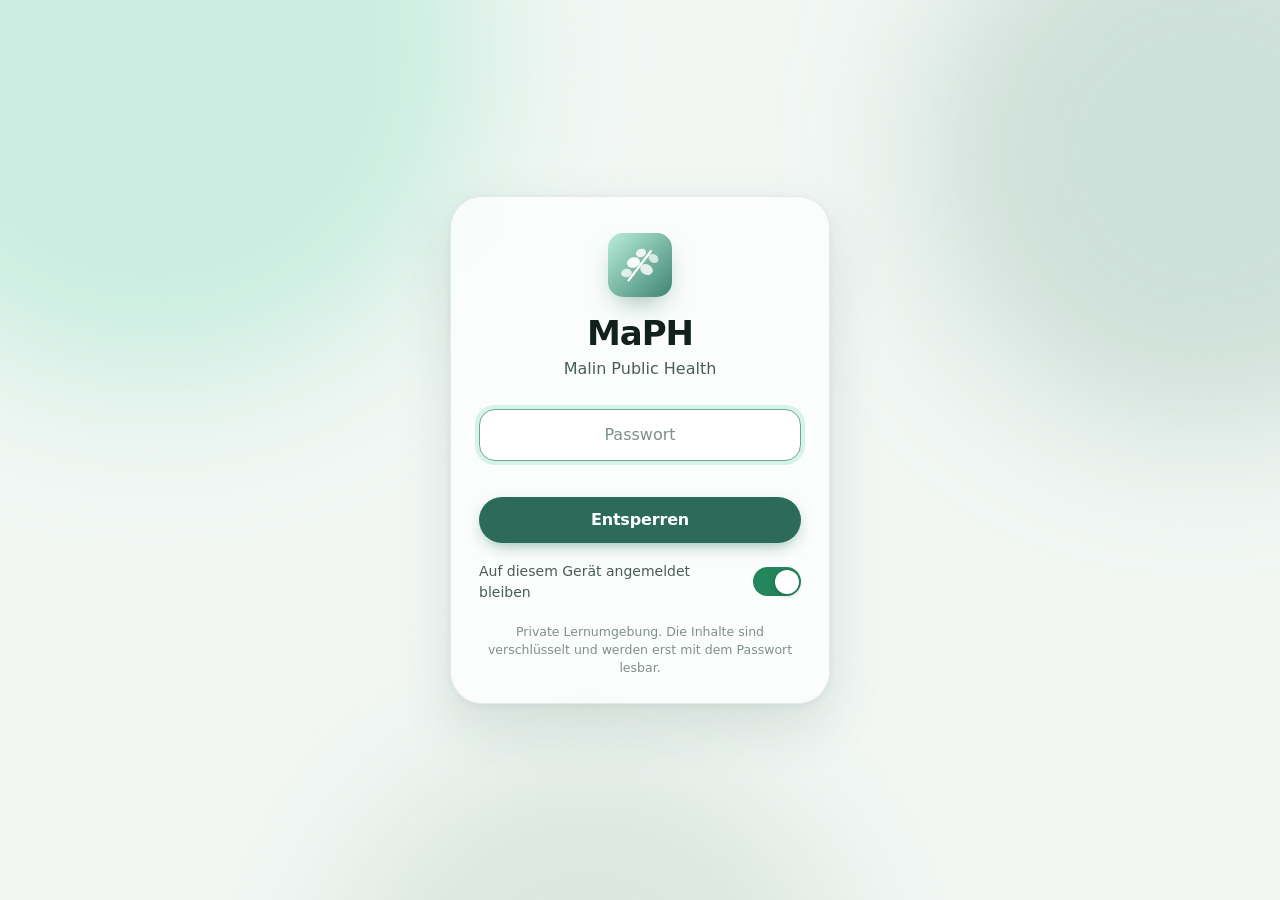
==== commit 301afaca: "App in MaPH umbenannt Co-Authored-By: Claude Fable 5.2 <noreply@anthropic.com> Claude-Session: https" ====
--- a/index.html
+++ b/index.html
@@ -10,13 +10,13 @@
 <meta name="apple-mobile-web-app-capable" content="yes">
 <meta name="mobile-web-app-capable" content="yes">
 <meta name="apple-mobile-web-app-status-bar-style" content="default">
-<meta name="apple-mobile-web-app-title" content="MaPi">
-<title>MaPi</title>
+<meta name="apple-mobile-web-app-title" content="MaPH">
+<title>MaPH</title>
 <link rel="icon" type="image/svg+xml" href="icon.svg">
 <link rel="apple-touch-icon" href="icon-180.png">
 <link rel="manifest" href="manifest.webmanifest">
 <style>
-/* MaPi — ruhige, helle Lernoberfläche in Mint und Eukalyptus.
+/* MaPH — ruhige, helle Lernoberfläche in Mint und Eukalyptus.
    Layout: eine Spalte (max. 980px), Glas-Navigation oben (Desktop) bzw. Tab-Leiste unten (Mobil). */
 :root{
   --bg:#F2F7F4; --bg-2:#E7F0EB; --surface:#FFFFFF; --surface-2:#EFF5F1; --glass:rgba(255,255,255,.74);
@@ -384,7 +384,7 @@
     <div class="gate-logo" aria-hidden="true">
       <svg viewBox="0 0 64 64" width="64" height="64"><defs><linearGradient id="lg" x1="0" y1="0" x2="1" y2="1"><stop offset="0" stop-color="#B9EEDB"/><stop offset="1" stop-color="#3F8571"/></linearGradient></defs><rect width="64" height="64" rx="15" fill="url(#lg)"/><g fill="#fff"><path d="M20.5 47.5 43 18" stroke="#fff" stroke-width="2.2" stroke-linecap="round" fill="none"/><ellipse cx="25.5" cy="29.5" rx="6.6" ry="5.2" transform="rotate(-18 25.5 29.5)" opacity=".95"/><ellipse cx="38.5" cy="36.5" rx="6.6" ry="5.2" transform="rotate(28 38.5 36.5)" opacity=".8"/><ellipse cx="33" cy="20" rx="5.2" ry="4.1" transform="rotate(-24 33 20)" opacity=".85"/><ellipse cx="45.5" cy="25.5" rx="5.2" ry="4.1" transform="rotate(34 45.5 25.5)" opacity=".7"/><ellipse cx="18.5" cy="40" rx="5.4" ry="4.2" transform="rotate(-10 18.5 40)" opacity=".75"/></g></svg>
     </div>
-    <h1 class="gate-title">MaPi</h1>
+    <h1 class="gate-title">MaPH</h1>
     <p class="gate-sub">Malin Public Health</p>
     <label class="field gate-field" for="gate-pw">
       <span class="sr">Passwort</span>
@@ -403,7 +403,7 @@
 <div id="app" hidden></div>
 <div id="toast" class="toast" role="status" aria-live="polite"></div>
 
-<script id="vault" type="application/json">{"v":1,"kdf":"PBKDF2-SHA256","iter":600000,"salt":"z9g3x/89IidG97pmzgbFhQ==","iv":"u5A0Y7aVpaExc+DO","ct":"h3qXBu8Ouads0CHw2PycUJfJswx2HtQjYO3ogjYopU7jgUorYTzkF7JhinV4lmj6QNhG0ygL1XtNReILNYBYz/b4jm756d4oVYZvMGri9lJQq05JsrLvG9kOqtgcn5NUOuf8p0ScoTXb8+ZU2CoRubIx5Me8ApzFfcqDvRxzqU3BPk/3h2x+34HJlBxcJuN3w90izXvTTYqnSXRz6aFsPQNj8Mwly21BSDoNxNWQa8UjIx/IJMVUkp5lTmWUif4t67DArvAuB2CT8WfF/9rLjnuUEtLgzNUE69vMYCis+E93QS1M0YJyR8Bd4d9igu16ENPj+3kKpwMB+33555rZGWIjpUniKYYhbUkO80eMK+GW1MLE/umg9F4Ju7HCB6AZUZwJsg9cAERUchdi0qCyoaTvQuMvyZeWZ42MsTYpF+dBSJIo+RtWVw1OMC0BOvIGfm/XCPaMx0UhdhSu+BiZ3Lo1lLjw8axBb2vVmfpzice8VMLr1Kx8OTA6+j0oQiCYJ0QaeNNGfBYz6v/REZaUmWrHSaLT1ZEOSHZv+l3KTI1AZ7ZXDIV3CH6fvSDEf4FlKKc6Xxyn+2vNNtELfFohGHTOkCuUeXFQ6OfGjL6xtzeGA7ABJs0WuzfBu8tOP6J7Negnyr8Xmbn9b4+N0iB8Y6BWPXZ00c85A2b0zglL9uCU/u9FppIwuqI7EC5vPMwCAkxpBClL1akSdhnPPBOZryjpEDWJeXB8U95dLVq+n6TsY/GEEg5rB+CJpYxPOLaIkVbEjd0KRlZ4oh4fG0IrkeYW8BchtB8AgWVsL0KMB1NeeqbUa6JvChwTfeeSM3Imwz5D9dUXwKkaN5uBYp5rPzXL4WoISJEJFkpZ/V7msA2fuqKqS9nAnRbA4b7bxwaBNB5f9n7zNObuL/2xXKvHB2efMdRbtT8++xZHQRpLKjjv5R2RIVITJbZFoAQL0gCSbYsDtvMiXBW06qECCXiXeO0cBcFoCf7LysCOcf/ofOUVqH63nT7U8zBWjCUq8zrhfzw6QJZHDG4oFvLtUkuRkIsNgPLvY1KacmFOl1s866Fj0RuhSxCO1QGkRrW6S469Xz6I7X0imV0ucF1gysoWtsQMYoTBr1lMb9EIooOAK4g7Tvfo/bkMnFv0fuRWRn+M+QYRFyo/38BduooCkscH4Rf5qS69Hom+zkYK7VU+YvxvVqOIAgeq0QPmnEiHyFYN4rhX2V1Z91NIx348LKhUFxG/24BO3IzDgUW3BRIV8rW/4HEFQgHypdSinptmUOo5rGD75PSfJLQzeBtLSvnRJTyg/TO7JlgajlSMTuM2OGcOiFk9eeMRgaES7hHGQaBIrCeHPdbNiuFphld9fLdRycG29s+jsylli6iPw8fR53lHRXcPNrO8K9rzRGLFEPvgXakqqrV6osAHMRP+mvu+5/j+5a1DOCV9JXf5toD1TCjxF+xEt6HxuQLGiCj1wsdKLDTyxuiZRFK1RK+lpbs4RePFQRbhS8AwKvabW+y+V4cTA7Mu3pOQ7TIlDtkMWQqZ++9OVM6Tl1c0EEJsMPytQjkA/u8iCK3NicCCve9Mz73J5iCSeTIR42iH6i7bwyMkUUqmCAuzmEvt48tx0XUNQTULbRkecZPTZOBJZtGuqpDUCPlCZBFWwYBc/9MdDva2fMR/fOWh1ZjR01blRJB/+WX7DIqxE2juDagH/hcQP7emE4/AjiSc7Xygs690lmHH7g3azzRZ7ayBOAwxLNfN8gtGbdf/[base64]/Gg2cSTw53cQQ6XWpNXG2ztOhhB0kTZMiceuexiPJArAFZak0TiHy1sucks2juVQVyYdekVv6SrAlR02dry9DevsQPDg6PYob21S3iy/gEcVf/0aXYV/0FaDK+6c2ZxhAQJiqwv537A27r77UKtvJv7D76SBpsKbbU0NCD6kU/6ln2D4o6mtzv8Bk3A3dZHlIHvQgOX/w94UUafbLYn4munR9H3x1G5sYAqXT0CxgYktkUeGEOI2Wo/Rz38LzKSkQ8Y5uDhNDzDWsucsRDMdX5KSEzjMoo0VfJBTXUkLNV3gghmZSZ091ZFesNcIQp2ZMac8b5OhLhLuFuJigtdY6RYcKt4GVKOYAigH9m9N3+UWzm3vR/vCIa4iJFlfnLbLafe2qP+huWE0u55hq8SotAWou+GLP4GYvwpJPCoVFbI5dqaYdlXjJcsALouWXHg0iSd7dOjaXjEQQ4UXvRnlpEGpV/v+mXZRsgii92ommY6N5E2SHGoFuhosqeTNs01C4EI4KwP1ggGF+wOM7VyMUg00RyyEAUZkwkncDbCkQTw10e96unPOkv+FeQButuUc9TAmjybeuwB/iop87vzs90awQnxrnrkO7TmKDw9iYGItJ7ivmNo0nyq+aD8kcO7rfjSlrQyy9eBsBCqdor2OUhxifW3Fh6uFYLNeVdm053UmP04wNMVaoWMJzZlj5lrPJ4EpTDBVj8TATooDndj8VQeYWU5wCAYyuCaXmuHhnF43C0f93dygu8JvZlGJ/4F7ZAAisZFakADwnzTjraN9iWRH8wN26JEXzXVm8qfDH7o/TfsdixNy1XrrerG8qCzPLN507Gev2fHWEID7zGXYE3hXLqJxAB2A81jYlyuh/a4vZq+UsoExTiGG5uUvJmlOtPhofTVWH/PZqq0sYtnV2qFy3ImwZFjuO5j8SDTNFAo5ki7A/DyfjZVzToQgWCrMJPPdmFNVCqRyj4BW+ammFZJY/IMUWNJreCYrrEyrjhZsSTKyqqVn6Pt2XWsLul9+ulQibkhltR+cOD6Y6Zi3LTh+wpgFrSwn98wfXbXqeMLRqFr5CaBQVHq7ot3a9vkTl8bBohtAUHpY3GZnjyHY/OKsBdxogZQTik8M6ZCymCthJTeTPMOldk41oE4m4dOoKWvEda9OnOJLLDvJYEVgn4bM1RbZJMQtZe/GN1sufTwIM8lwT5KsP29/f6zKoItsKUKqkuralU5lXBqmdR9bou/jK0pUyaJavYzTnj2R+M06vgzbGMnzcNh5c+OKJW1E/a2eMbQOd0BYWueJG3kDYfXNTvYLZIQmY41PMoGzOKsAF8PNd4+jSfX9YCTbxvNwZ1JmKDKmje1cw/uM79eAZTqPUqUSt9wMI97t/5kXzvVCGXlePcoqeabUcEdMLPVFEpy/rj1ST77HVJIk3+QFKovsKsr6vhINeIaFze6/kHsLDanUdOYGBfaxfgNi69G7iD0x1krYucHosLq+AZJeq9Cno+xVsnsCrjhZNXhaavw0O+cx0dSFKSiZ50NjDDFM8RGGl/RSPHG9CN0uHLL+bzOBjombw2BgPTWAZ+Z9F+P75bUBChgvduVEUon4KVJl67RuZth3KizNNWmoxIBKjiqClM+WiidGlHq0Ch0QnLRHyv/kmr5yAjb2I2QDcap7b3CQg/[base64]/OgymvASX1WGFnMdFr2KkbnvEVABI2seM+OgHar7mZsCQRS2YE1LOalVyFn2kbmVQvTu9UP9gtGEPoJK8j3E/SU07/AFulTrASWs10nNbRw4rSPlHmu4xGW0NcFW1CDXT2uB/8Xe0I0OmaVxKk17qyy18EGnVI5emK0SI8y33B3HhDyyYzvLtild1vCvNeYT9sD3NIR8OotwrP1zY/9v67r6YWdKbKH/yCO5OJWq/X9Im+Zd46QzvfmdXGd5wV2PAWttqdak/xYaoUO+yY5ICnKev3BGQs3WLgDdRU8aCiizitRqRCRbntVduNDSEIsVZ3pWO7EXCJxio49AtpEkU/XJXrH5qLfzJxm++yZmWTNmCeFSVQhKITuQmVgnvH7svuI9ndOl9bNLhmwaTjpSXIP0i0aA8y9RpCvuRIF9m9IWQZwiCnx3d/a4AoCwvUfW5JMJvv52ipg2anvHW7MpLyfIe0+A/tFZ8nHjTJ3/DSrhBFcgAG1KhQEOUwLPfKUYmCx2Nd8yJwLgTIB5tIdK1epK/0oVeaiV/KiNlB7BeusD4pXXz7oRBtHMERJJ5rdrxhuWt5D46NwOjO3w6wbqdnDIplbN5dpGaWxO4PuzKpkVMCssJ2meH8Bg6ywngQbRPEyltgeCSTB9SMkC6Li1XJcrExn15e4N2Qtyh6cVYGhKSw/AC1yMtDgkqV/E8noNYLowhWIGdW3zXcIVvNI5tcOfGNs/7/TA5xhbNj6FY30yedR1MehwY0ytTcfWBd0bFOA2g/HQyiKVmq/WV+9m5T9uph1T78YKQK3VRSY3nREc0A2ZlIVRjDL7S6m0wiFq6fT0wz7pY2/h95kTHQSgkzyyQx6DglISlkTZFgNf56JDxEPwhBi88PjjhaWpG9E//CvvcnaowhzM5OMOfBpc7/sG9su+BM/pwhgr5ufNpzsZ/teX5nPVQvf6nbo9WSxTk3AwKpl/eshXgljM8nfBdSb/wBEReOLZZBykZUF0XMf9qO1rQK2O2v+0I0b3Z+r7Wlr0agVsryj7BXo726iEswzdtxVpuryrVP3eOHbFR2A/[base64]/5PUodlF6XIj1vFxBH7EXV+qeF3jaXW4RtxUvMDggH5rJZYm9wzNuny0TDUeQOxTRVppDT4th48alvK1rNGnfj/1lia3EiXoVGls1reCFPv7X8O/rUtuEl/gJmIElVqKTSK3doTNZANq/kOjDrPQo5mnCjRbVp2ij990tdMCKpzO51mRl/zTI0luqz16cZpOQteApdbALK2NRfsJAZJ0MW1EIcvVnTMTK1RFsJPRS3CgNPYRZlVtMa6WfRbiUGFpfPKaR+VU8KoQ7y9y5qP062h2IhkLA9dCHses1jUEfuF0vJBHzAwwG72aubfgcluKKESNRuwYu/BQ4lruyP91ooG9D7wCExTkdlqHzt9qEinNwj2hyadNene7UxWQnAs01xTn/VLbK2CKkDmlwjTpLoyB4KcdVX0LyiEvGJ8bWPJv1kZA4gmHR01Tb9qn8MPyYSew8CdL5ZzkaQmLO64GGoUMJieuhYD62OTpLzY4awCAgZPxtF8k/bArTbUav5gILUDPEXvT9RDp4LLWKhOA9VUUvPOdCWOR+9yMQ8+6nA/6SpaJStqnPnYV4yZnmUQuMHLiWEjZYt5oePmRYk3ObCUtxFRcku/1Rnfoql64FCwOkrAnUHA0QSDLFok6iIpgP55i1+zd+8NnHzQSLUvDt/VKi/iTl5dhW//H2ky62drgynZlyns+0b9odnotIyYWCe2B9XPbG9+kujbu/U8mUC+fVQa9cCdgRoUIvXbc9wODU/3gptK2r+QbibCnEa726tjlVRbVWpozRBwhEJBt4aDDwQv4RxMOiGm+6Lwrt4nO6MPtI8/lVW+Jnadwxu3lkDjiNndohz2bfchMXQdcO5j1opN9ULbNlaiEMUeuBnqVmUfqAFztj/PmetPtZ5b/RQtfYLib3Q3zcp6Ut7D1Mt4UD6/8enbU8a2JrwDv524RXOd0dWti6JOrgxWAdhLv/S9/upuav74tO1oLdECX0ADCJHpkij7DNyNH9y+LsXUFjw4n/jK9ccILkYWMYawy1h5suO+x+snRmItiB/VpvFeFb8/Pv9bf8ZYiHTNEdcxWmKcZOqpG+M2L29/6h4gkPCljz02KJjylpF6X4KMhHK1Kz4iTInxvl6N8ZpgOf2j3Dbebh1wDZqz4bBLNcuuaYyCWl/DvE1F4Wnf5qM3NoN8xP+jkelopSPuYmzUrZsoMb5YO6AXQA5Xe81VPm5NAobGZyLKrX2/gmtkw38gQSRqNkT7vg7YyloUC7oG2zyjK8MY6uS94r64B4XlSKvUCAqFJlmez8PhU8DIiiCqmIl4ThQKTPdEfv0fZYIZ1Ken2ytVkiSaUTSkhNzDEMEg/Dq6msH6PaYKWf3wla8Z9vheip01+nDfNvkG6INU5tyEivw//rejDs2lFgJRSL8SA7f/qMEWwqz/45d0BmE6Qx8IFQkRb1HuVGCrcBDVOotDtaoWgEbNygtrF/9paq+MKXDwurQOjHm7je7ith39ayz0/qHkXbpF37kKfVrscA7fFLBmqNmk9sBxW/UL+LwZM720Gg/9u4cM+J1YMnVluWdvq9XPkmW44uDt2bSJiz5jaWDyzk0LtYhJnLdyMuiMl8HaV9GbtzNBUb/w8jvXWairM1CFaQ3sGvqicimkHpzEkShrV2cf8wxls2QA+lm88oAezzsleOBOdmfhIQWU/[base64]//rduJ0QgI0/qywu0mwGLEKcdy80+Fqwe6Gg6dzGAtc9E0RXd50qG2bM9GkzpOZfcR1wBbg0bJ4hOmtOb4R/lx1CqJ6eett5cD9PGEJQgyeS/naEE/ZL8vD1pF2tsxFjkFU6ahNB/anCLg5xQikMVe5BGyuy0Kz6CUFsVRd/VX2fI0PM+z08/ZbGwD3+HZhskvVmW69eUp4cPQJXOTQ3lyrlEHQhyyDrbyJbhGoJoGK0gnYlJAlVYBF/eMFdWicLmaBkZVFibZ+B+1MboRHc3z5OCpI9NYrqjmIe/XfcG/xtx4HxmD6pntPZkqVK2w9yG6595EYCnTScmwYEnkjwQUhndNHrKwdWXVDaAaBDpXP0+k6D5vGYfpopIFhkgzML0MGc+Q49bgjuZCwBq0TVubeMy/mwp/j1rYLZRgDI2afSEja7A/edbLK8uXVhMhJBlKL0ZuEjDDxe7kpStEDXJDH6QgL4bm00/p1tuy2hF/2tTi4Ivy7ZeWL3mUTBcv/toqHY5M5fxMTOj4paU4f1NPX1CfdURFKHXhNfE6w07YaDIF3lhymPquSC6Mfyyw9/KAJ/[base64]/ZtUjHDgEN/n5k8/dulpjFBIVVtBQTsIImLtVO0dsKCnsfcL0ESD8u1ynPmJa1/J/MNv4FTqUFzvulwUvC9axclLFXr3F6uhUdF41C4Hvv8H3sUudIl0L9/n0l3LO80uhqCGIIQqMs7CaCFYm5eJZ9zmSigyssuGIRZT3O+4h3Hv4gWf6/P7YM2QKFoT9peuNy3RXGLH9kFbLIq3faOXM+//5PpzjAySyCFFvCCn0BkeSKEJoydLmUlPak6PeUqdQ/GQY6Pvy2TZOLgnbWHKlAPBJmHY1eTTRKRyhz9ODb2wy5GGqmqLziI2ORqBkuwBUPFNLtClMnQemMXME1M2wQlO6/vnL5wXPecMEoAcgHhMCEuH0/6821qNYlYSO5aaJ/eZZcY+uvuKfVWM9HrOHxihpDaeYF8zje5lBRJsMmgOp0dMpbwpbMaPSq21op9xAQO3t3hoA4uAUOKyiNWberXyaTYRiqkbVwLvZzCDQLARUXKRWa/ebG1Bkg4hbgVdxt0B6aVR5X/H0WQf2moLh+OaYVYGeKWpuMmQi3VtZgczCmCfP1WUwMd07/sAII2/vdi9x/9biF4Nk/fl0jk1G8D5Qd/FgN0Okhz2GqBrr9UXiA0+dO5ep4/4rboQa+vv2ZPsI/8KhqkSIboVv7INWD9j/OwLucN/1GPfE2qDpHYk6zhjyh81CJFwpsraN+4+ryeVD6hpWIlMSnwO8lIFfwGrpf3zYD21ET0NjPRYWDwyElJvjYHuy0+7pD3s4AueJqEo6XpwBU/87TwL/fzUB+zL1cDQPtPg4FotzthsZHApD28niTmXzA66deD7BsnFzvvijQyqOxj5wHC9iWJHlL26vX6k+hmJ1O3ncWhdJ721C3RgwCDqXbEsYWfRql/XIn3D+6SdqKAFQYD3iSkzQVSPQ0QcKLg6O1jy7d8uXXEGrG6vkhPqmcMV74u4RIdw5d3G2jmkR0T3JJ5mCybDyzsl3jPHmAib1+yngTns5OuSlwWsV2I/uT0BQuBUiD70Jgj93g+7pUAeun8b6g/OqMk+2AXmMksWU7flmVFjt+tYf150dUjmyn67Ea3nv8rG1mVrtCBy9CfK8ZN44JqpcFeB/JDPmMbzF7A2Ab23R/TfkHxKkwSBsL8Qd3Iuq81MZtzhIrDrONIT/7zHfG8zYf59HgW/ce11GANrSU39pGLROgJZSLRKFIx8GSmkwQ2QwrSrsHKvfB+9ToUqLDdSUCjoTyNQ1u05k9GgvvM4hR1DlvQwPJHGD2gAWf9vfHHcWJNAUuNqawvRszZ4u+iIJpK6kUHpz7XPJOPqYevFJyAtTRTBA4UNRzajJkZYlf7nV0HDC8p4lllfL6Th4UTQSz/3TgK+1tyd4mdiXk/Xe6mlFJNWIFB43JbMEMxblwT+F90pTH/[base64]/dqY3gZnVGp5KxZMnqFJY4N4fbQWxxgQY64hzMCzm5v2mHcf3tBnnjRj//FX/Iwlx1x/HEXL/8gKRgUpEawYzz1XymqkgGPHmeOWlxmSnCf+oZ/yeTqjIn7PM1Fd3adAvUZHy0essBdUA4wGIBWy9Y7l/ptvqxeX7g2ZbXAj+w37Vbjy15OxRCJTu9ofxeyY2xancBpETNCniGoK88DvqJk5CxEl2IC7oF2F3HVGKEXqcS2gziZHA96hoM9z5QhyXKiBIAkio6DYjeexq6+xJn8hhGM3tvkx2P+IpCVXKcLqD4uxMC4Ft9fnmXDX8yzQ29VYFldSXLorKa5ly33J4aye++4EMcf/LE6umNRRQ0aIxiygMggvN+EuqRuTmDggu2N525FJdJxlOb+vv3jOjRGEbzaPV4xKKt8JG15oVWRmGWoGTBHm1zjurtQzlLY/nlaCLR7WGA/GkVH/4OucIjCPXT2ZRIAHmp7nsUbRRKMcHoQTIArxO82cRSM69rRHIb0G934pe9qobGp9XCnZZv90Q7jWJOt4ohke0Ix0p3FPtw0+SZ3zkM4Y502xoOgvsUdeqFukeSICyupbC41zMxRWESnKbl5Bpfql2wRKE1tWIZf9YdBofVpWCOWRaxx7tJHoysWFRFns2itcoTLfSG/dDiggeMHItTZH4cL3eTqflsvnPzUHX+b/LmXDfxP/EaTEpeHq46A6NlihutATnEKLRHQSg0B9uke46je/fjcI9qlHVVgyuN/IZGxWVSEpW6zGydgAlmC8I/+RzjZRF8IFuqcjPxJnl4kwZYZv+ZsFH+ctHSeCmGX9qaAyU7f53EqEXKQ3RAS+3QdzHGDpRkpGHkUIiUISyTrAX85Z8fuJZIMBmHpegR5buBLw1ZJD3ryDNpM0hN6lYAhRJcSy4y8egwevN/5ll9lpIKU0HDVX2gdpQjruN4vAnnNFeKtCdq2+OLDyBKW0KRpeFeFIl+24QzP0H/zsYt9xOrlVMVtukHF95kGKxPGTCYddONjZvR8HgSrMMUwyZT9ugas4tXFSsknQLyVJ1wsunjFK6CbZEoyEjyyHl1nMO3mis+Zkp04rYvcmO1wUGgwY/QYMJjQdmuOHZ2ZA3KhZkBB3s8nzj+mwc99BhK59DFtJbJzjpQMsV/[base64]/Ouo8Zzi6bUHubqKOneVoFMWXWU9gzXgGN6I079BJVgPjxk1DepBbxWtwFHUMWcYGXuOLYeZj9dDgO6hgLvShJe8cQcGWMrH3tCyE9nqBp+JVs5et9okDEqpoTEE+1rWHMuEIzAV0nxa2tsMNmYGHAcrRv5Fo4aAPN9iqEpLbg5VrKNqabT/qmEIRneVhuZOkZsoSuOJRflLKjaDnaZDoapTqn7PBqBsT7+1o1IrDUBgnFt9dBcUojpuXtSaWA+zUC7UbeW/CkS8ieoTgydG8E66mlz6ecyvzAhWtehXAzUcNcFI5phE0+sJS0c/+ECLQ7YbAuox3Hd71ao6CZQBG+mPUJ5co5mg8NwVMW8blLE2g5yQTauSNwl2mIOAAV3ev03j/yO7A+Uo7whLptOv6Hx9HopRlUS38/iLnicmrsma+ztrdoHjVmRppMQLtMjARtUNg3CjTs/CgOOildUlHY1YUsqz47hOz44O1MpRzguWMCYGT8SlpSgseybXHWILr126oT4XuGdERyAdcKskTB3tLYQZYnt8LtVI6VrfHDQrwEHJELinbVf5R6ss20LjnjzqB0cKpGWmFUggqSXnmlWbf6276P5OnySuxobjKKZP/[base64]/5u8qWZVfQM0ZgsbwhFwFoxc+wYOosxXBr1R+o9LJaISLKNfBYJFhRDbaNZj4+IDXQBH0oAmXeGkk9D5o75E6WqMj4HrjsLIDLMeLbuM/78O3EYnsdTpsnyeibbfPybRB/mF//RNn1zbhWo5gOCgb6kwtXqNbj+sW6TKFI8vsBf286Ua86ooll6Of8eaxP2T26XaKETe8AH4gv8YdkfYxBJEDv7UpF/ZYxLTQCYrAORpSHJtanbzMrWQSdTRB5c0gfYgHLw4c4Fzys4ni4OlqEXCwiXYHJruqh6eTouFLvF8eizZt4gzRD1IzLVc8vBrdpM/F0Ql5i328P+9Pqn7DAVlMyu9Ya6znIZ83td9Z87Og6PXSDZUEY7xbnU6gOxhfNCYhwEZqBKNUiYDIj2VIxUK+0fzqj0AcR5sb68IJB50gxt+rl1txjA2zio8CiySX6kJTUQsjjn5XUkYtUN0gY+WMsoHqyC84lAk1DrPj/RwB14rOWKtcuuxD6BUBfuT86ozxx/iwEpR6cVNNhzhH1GpL1lcsz4VrK+xBr/QavSsEmRvuUROxM9pEX5a6BgBAU/T5t1WK9lhA/AQ4uNT3gFvyBSxzmD/4wR43fZul3mwMLZef42PQGRUj0b4+gctNo2fppmYz4K0qXXgBpPbs4lbmxFqCMPxlThaoolBM1JWNKGi4xOheF3TQuuHwMxHyqDDf5JGmLd0Saky1i+ZKUayO42OQOiugD53MIlh4Tv8P0h9gzIX+sZ3HWYtGjgdGKH2xCRxUDQb/[base64]/MT6ruKa47ifciJGLutW+3YBSDbdxGyRgzXtonO6rwEgHQN83wr7cPinTyfYD4i1nz1w991xTWUr4/pOkoFS2YclLAO+YFlCs4e2Fw67mTyUcaACxT/FDoXCz3KMC8dwnOZd4T1dAxR7B8eg4bbL0BQmTM/T+DoYnPmMF8lAgME+5iaxURNPwoscQ95+h/X9SOXsPmc8VcCFX69/HrEipy8GmRV8odAXTJdHS0pktQlU2Yo3RsfLXCpKPsLKJqv4PWlKwIj45xVU2c1EfmP0OhI5zq7/TrirlHCg+qzi5XzuOdZuz0rc08dfq3nC7pA6f516hSrLd8WEBTYqE0m2JllW9y3II+MS4SBC1zLDZrWQ5Q/Z+3qFRdgbJp9zOEcpa3U2dASD7bBoG4xgxkc8MoGWI0avc4vEtuldNPwOU912X9/[base64]/8ZIuAu0pDmGnflOpVUdVD/YQcuBURFvtgAU92+hmn4DFl8VhFwlUQ7r3K6bx1rA++V0DyFXbKlBA/CkJEoNw0MTfbLXWstKPINJhQQHjDcAy9vym75Z1kNPbat6AoywICxwlt3FlIVYk0L0t6SAs8JSeKLUfveqi5Yto8kR0rKCniUcFGkhacDoKNWjMFktbZob0wAurPt+FT0NADvJfXfK6DjCTsGjZAYNOMiUPJW6K6Iw7/PBt7bxHD6ADWJ846nBaEYGhkIlumT5xrhyXqd9LqhE6Be+97SxgTRCtwedxZ9Q53xSn94ocd4k6zJPLCdoX/JUDkHwOnXh+C670wGvvGgS/uROnhWKxnkfyQyYQOrYeRuiHSJhso2YbNAqlUgcYbCXjnL3yA6XMY4FjpTmOsnGETlnqSRdLk6EBsNo/e27aNaxpXok14JxtAZZi0A3L2vHnzEW9LaSENvN775AA6u4Rlm2KfGMj2+89E1+yNkeOcnCmgzZBaVc/5DAjR9XtjEVYNU1OBNg9igehQQe0hZCl5XKdzr3Fso6isDOUWhpKfQx8PxHCDnWB+TK/Irm6H+4Pxyz40Mwfh0hMZb/oxRLrgrrNNU4HWPjRPbHz/BCRPOEDDhZ3h0kBpIM1+upF7rFqQ1GOSU0qdaKrsX/F9D7hZ1s/XnqK4nPrfijVDStssAM+mo8qislBJDB43lGhblBZMbN8Nu1nnj3DXNWmUBqDS/ins6or5ozi8htKQ/gLTjgP5/CO0OeTNO95tOyBZN+964xmVhNG1OHXps9bz68Un6ntyd2pGtTKQVYFZT67N6WrI+GyuQ/WwAmyJjhjHcupI2wAsTqk/fvVPoUrh5eI93x7wm0HPcWrkPV0EYrXzzna3oQLEj/bzsIaDui8R75XomASvNddAeW+2WSEkY+Q2eR9G3tDYSXnBZt0WUFaX9XLeWA48BM/NqfJsoZyqiWmtUJlZ1iHY4Q7OLEehKcorR74OfUasszrqtWpC46x6nfhwbpfL5+fSRXDHlie6BqZlyKdhAb4xSUTrvs2gpPzU1LnIlKS5vsOHYyHalqT9DLnmztM5DIUr5K9zRk/X37Of2OaEyN8IIXHtsTJPI8tgJBh8JknILTMQz6j/yFCrp3UIt76hriY/fDUl05wGAthGNGhwXzPb+l6DYxZrgdKuXYi+WtNjUBBTwrU0Q6xNscSxnbh9ykvJLFFJO4pW5/EuR4mb+zNyoxVII6Y7ohv6Ves55rXYm+92jfu9We+B/v2LxfFnv2B/5d4BzQFOrylnO8+3zjttMUAJ4d4k2Yv6T7Pz5Tm4I4GVeOFsx92PZTG9q1jPGSCpFKbBAXbF0K520fP/dKH9+n2qu+dsFDCbNaGAPctxf5nG6C6fv1qn65yIUvEY+afVP+GYf6pPStFA9aqAM1gpOdOyZkMxz6lNx/9bbtC/OSb4kY0k6xBT0+cxHPMdDiQDXZVYWy+LcrK+BhvK9u2YxvDf3nzAnv/1zkIWIfDsk8KbbH/iUi/p6Is93wZc1116BjYfNy2qlkLna+RzBlTlxBRl+I8m1pwLtKRM1TENAOp+YGvIVVw5hJfFq6IFTx41dglUs0aX7hazesf/[base64]/SdJ4y/dX/aAPlHpO0o9kF+1cihkH/PbsOFhaAt9nXrMfFLSNqlCAhVDd1KLyQpGeuQ06/kGFh7IojoeHsVDYdFW8DBoGe3ckHB8/KsOB69QMmHcRuHeSeQbSMkGiVDcPbse/Vw0boRumSgTSCjMyuT9tm6DRk0M/yGIvTdztXcsED87QIpabAO6j8YlbgXMs7nKzemAeMf6Scj3ULaNSBix/GQ0jZIFmuOEoL9jKjZX9QXCIrHauaLwNdYDj9Auo9aPSR2w+nE7nXRHke/PiRYgBUqeFFKfgH9RufGIHJ5c3LIuNO/9xLCy7vqNaT7cPo4sjZzQ3JBEIm2u5i0KffnyAwqA1LH03zbsRy8A91xT6ejA1l5BjBO5VhvFYrOmI9LUgKfynjFPuHpEXd6gKvcurDQaNhsiVVsmUNVTo5DfEvBOHXdXcEIo3rM/[base64]/K5sXJkW16Svd+BQgjvRVcmavDuzYd5sCYnwYeSzYnvvLRIpJPQbSSVg+29RUbKQDyMIrEcM0rNTkAHAaw7ssq1rWTUpawJ+etc5uPEWiHnWk/1sSLpCji7W9QikyqlsqeOd5mJUr7LD/GkMNi6anO1ai682u3DBYXR8wbUrb2pfeEMnHuwm2Yn5nyY8ITJrQOCgy/yjnZsBXeO6Qs6RgXk+EENOvTrPwDSpco8Mvbqov2ztDtOvBytHEZKeNRh9dmTuEb0kmQFLpx6mCs0cACQinmU6shEEF4qBcUjCF7wE5pl8RfeZ9JJKfYdBu7hbYeZ3EXxmyTD5Zu2KXQ4OZtpUZwRnl4rJ0diX+CKqo/mNI+Mi4CkBa5PLCV0sDxZTXpVoqCwoX/[base64]/C7BePlqYkC1RC5mYQ16nE1uQYM32+Fj43uKHwI5CoMJ2DJa5fkvWzNpaHdnuro0VzrKnK5vhtNiGRr0fznbhuWi/AW2MMigmB0Gy8Sz8lqMz0zkLxLOvIHJeTQ9fEvf2S81CmHB5CtzZVP8MLoBS4jb82FF3Zxxl6ULVyhF9azYYNp5IGRKe+vtPVY2knjITSVtjUOu5qv3QY4vrKdWggFQLaOcQAx9vKm1DXZ1Fu8fF9/6p9QjQLKQqHA9VTxlkhv/5oiiKshR88y3mkTBSXLor9+Zg44e/BpearXhyWgJNsGK1AKDpQ1zd0yHdZMEZPN+lyC+MNqKzneyOj62GEEmFLM2Pp0DbVzgk1qXZ1ataXKylPSYOh8VobmzPbSCmtQF2uWBz/TfF+OV9xjSTC3QLfcWt2Xiy4Ut1XRhAxL8OUPcujnHZJ4+8ewCRypTuEaCEiSpIksrGYlgkXWYefw3J4xd6OEhYKr6MLxS5x3v0/RSx7QaBL60u5DnTk1ixF6wh0oH+lM+kcCwKh16sTOjGTPb9LUX3ttdW7AP2ocL4u0DWW7tMhmXYvMAnHs86Z4x/5NiGcpd3O+Ukg/cyk3u4NUfs5xd84rJQ4NxseofJlQY6w2nTPjwiPGU3v1wh57dKSMMB6GtSH41lnEQHN65I0b8EEyrkgv5fgXlFpt9M+RcOKqi0UHPW0td+fs0hCu80xX5MiAB/8y39MPxGD87JimXy39rEfYJqjDIsO5p9OJIO8ZWyouQSI0CefyDONBoAYRq1Ui55P7bhMQD0SSSLSXMvtCK73Av1YiAID8AsmWFyf+046j5XOql+kOQIcKhPlcFB2XGzDW9wGgsLXImg5Q8x5+SZKLS7UImZm/Gh8K1d8aaje88RcaKmtyMgzpEZVeajVQhglsHwHGhVSDz2V/FDFU9MUOMkMtc9UbD6qgpfJn01PurL2YrvNXca/oEhS1XTtkaKiVfI8/re95yJwAM4/[base64]/p+PVqTW07j6mrgnNzdJuF/BWt5vSRmUk4uA2YXeybRZ9su6w6uMiwNAqfGUDofOtHsCUzTkE7c23WofNnlzfTAKurNcPkRwE3a5DOZ1iPbpF11O5FsUC02ttFFOwrBIRCLtYdoqMwvf0grd+dNuQUKUpFaftWNgHS4U8qGQgbIYmYFADxz52Lw6ZEsmoqfcl9NNg9kr3trSVC/VkGrnhU6NG9kXDa1Vayg4fMwUIv2x7kWnHl7lLeL9xFCvkZgvvTAuwXLLtqQArbJPhmdJ2T+OHIhIaFxOI5TON7oa1/3vIBQFKSocDnO0pCHebLvWTroKJhJkD/7ZxSVl0cywL1MpWKTGlEhqY1LC1LSpgTvhOM88JM8dClVNooLKAcQugNgk6SkusOTisXiwxJL2zEMlSePHyUL5F5wzADOtrthqM3U8BjA8v1+eW99CuNL8/70B7JT7MD9XA0PCR90FpEcR5oMC9kky2fdUuL7FRtJS/SbmkSi+t1IOibmMaM6wn3YAVOZIzi3pJLvJO2LpbaxAzMezKEwp/0J3bGmn2jYJZajzUV+MMi6Vg4rn62zfzHqG7FYiI8hTXusU1qlwPXwnSUhY/VD5MZ8pH5krfYcslkBe1pU/WftApKUbcenxLFGlmM2iztHy2NtObo39TD4WfbXevf1dqcb6CheDqyuDZ5//ddj/c4vecJnMed5sUETa0VUR+Z1EHv9/MiM0b9OxtjuWJilY59dVZla1z1YQaVH2ImdfLx8He4j+FkJFuN3ThFpY9zMRE76hE4s+UAIoio0R8wYcEKPQQUq8tuBEHjQgWa/LMaR6CNIEp9WAOUeGICrvHHWR1wF02noRz6MP459MXsLjcbu3wqZaW8Voohs/gP5DLTxuq952737VUp4NpIuRT353wBxR/kHmgEAu/E6B1SVUW+akka6Txdx7HpuEd6m+jyL6S7f5/IlVHWBjT4XIZAcQMIz3fzI6uPpTBrtsrj8BtFVT2msDWp33qukS5qbPpH4wc2IoVX4wfwj0zbiLtdXwcgYKtf9Ozbb8z3U6KOZR8K6Y+rLpPHTPz3/DWDPLNB61sKfCvviTaO9ubix5CopktvS4TjUtSBQiKKdFiDl1JJSt4w3eHDOk+cOU/dPe0bg6A9kRhZcTRbgvu9z4rQ2HgJb3u1BEhyPZ3oXnpRNvs8lAuw/Lp3hVo7L56KNO/pa5ynQOLtNWWYuh/6lc4RSbTc21yjTgAnSSBt5FksweBTPh9kXWEGLMC+g+UukIXemLV+OVDuJBYxcpwia+12OUMzY2jCh8rHfGFgXEgS5pTopIgPwjsTUwj8JFCXZINyuUmlpJWot5W8JonJEVUE5olQXVZ/tMoRDd4a1lX6s4HWVSjZ6SG9LuHwc2odEQLB4ngOiaPPsXsHk2ZW9yMV1nxDfWtla7rqEkquLpejQFW2ac1FgMoASVZsR/OY3drD7NRIyMPiS/6Ibknn/hDuN0GO2h3Ji/amk8cxHDkJzZ3duS2/U2yq/YJHJhGqKpCHz2FmwaG9eVh2yDPF8rWmsHOiIajXo8N0Xh8PhoNBpcUz670S+Wnc6rVlI0vNtcqNedqOXMriuTfatJExccDoHo2BvgItpSOssw/igAjs+vd6Tdg98sWJ5t0I/0udQETfAX48/1e95exHBJ76r/Pc4TzLCfVwrmizpstLnBA0TdSb66Oml49Mc6TU2oct8MqAnDcsjS1QFWWOsd7/RCOBNkJ+GbCDPnvGRxpM+H4+OXA1vwPQ+gur8twGeMHR8QPIcnoNicVOtsg9ru6vCZQl8aEGTjrR0AkY5YT33ON/QSqJkLPK/[base64]/GQPJBpiTxjqpjd5JgoRji75Ehvg52418D44pO/K3Rkle08dwGhBqiysWv1sh9ijcH0RmasV9lxoIS6abC4LZ9vhoRxYz6YrcLVw5mK0Ic7kzkBm4e5RGDciJoKyg++pXv3b5WSKNLUXAcysB9aBq/VDqDxSn6GRN1KNjbe8I1adCRcoxHVxoxkyXE/bjGm0TiPea5wM4ZGziSbW4ePmDEioEm522mbqpF+nHl+X2tafVk4FLG5IQ93W/t2e3FYD5SZAphXllgc6r4CpYHZk1IOosLP8s1VKkhLuknhJY2wtVmcuA8z3W55vR4L6sn48QWT7AbBRCPx3ziI8pnmp5ECqOD0SN9IQwbM7vlXDGEbu54LO9lFmB0EiHE0a1TOzxvPjTlXCQ8hNYF8Vo6vXitUqk4xUYkeEze3a6ThExOf/Nj31fAx8LzS6lhHxUEnT+otSweR4ESMGZmvUS2zbUPPEueGF4JlJt3G4hh964ldxmUd8e21fz0it+ueXsDwaS8jzgqMbIgRFjQKUI03zpmBNaX7HwfIxeVBY97gtEJArdLvS3R+PqKUH8gnBbF1D7/Cm+R+icHPc08ZCHEPAkCZNUGybJAottdyMHFRT5m8nkXDBCo13vwbDpxE05I0P59zKZI8M+7QmS3z2rOpd6eGA02qdRZ3e4kv29dkLAs+Mu3ROfZmm8eQg3/zh7CaYlWlq1x7Pl9G9grS1AHXGYTznrsI7envxG92snfR9VT8v6pCVV1gT5o9wBWl4n3GE+JxRmK/[base64]/t+pc104BKaW1sYStOGpR/ER7H2iMtQwQvj0N2oEEXxnIcdWzDnegg68SZJJrZCD6M/u3gyP5Vm8SQrNlC6jppoTJOugZt+BXOzh7oasZPYDJ7/2SVKAfsYD2k7qs5f7118J6T+qP8mJO9pCBMlLPlzV3hCjWib+b5P+VFq/Hoi9ccm1i2oLg91STD/cPY0HYavP7g1BQH6dezbucwmBJMxkomrK+0rm8+WDOnQa8U/RKi4T1NJCbGxMTNHNynr+lURQQJpkFtcNB1P9wwyAfPpwX86rfr8Xeb4gMK1gZo/dB6EdIe9NuaOhJqEX2vTNwCQHXmWZRcckea3INqt91QWi7c85awNjX1lxLWaRN2HhvV7CX7ddSoiV1/PRvAPYdzR+gNZgZAHdVaXvP0ZeCTm/KhQj1OuS97SsC9QZtgogdLOF5KRuuQbonMBEDOe5DcMzVBHyx/bEifWcre1oDqWtEBm7hPuz4OiMlHYakPxGBfj6HGgWRGFEJzle4CBiStR64hyzBZ3hvYDS7hLXnOfdd0cyQT6SdfmLQqggZMRygh0ky3EJ+QO+xb5ZmH209HSG3b+5WXzLG9arYON+5QmSHSTuPLm6ghopLfBI/[base64]/DGYPqy7Kae+iKbx6YRRxGt2vFXzCktCMdXlq5qJfePlROMD7q0XHzRAva2tJIuB6qB3Z9ICUQWGA7KaySki2w6ceEGO278clvVL2C9qNL0PfPpGZrJ4LL2t0Z7bXR/[base64]/XEMsDSrwnfWg+gyL9i4a0ZKwHDHRLNt19Zk7FHsRV8tlRcb4+moHbT+Mi0/s1I0Zg7ht31ejdmEndaK3/fpRLMv4p7oMMcxSB5giRp1CNq0nm2P54dnkRkmze/mtuKN+dl7jHj6meKVu1O9kEFY3bPK5KWkbOQMb5KzQrTCatLLVEg+8muhlH5Fl5IrHoA12SH0SXars9Oput0+ABFtNeaZkzczziDEgpuWC5xmOTFjl4oUH4/9DQJk5KPaJvilTWn1l5ghYLqJiRuDPyYZM51BsuZ8vg/ENISXUqR24rMzV82U8KDD3jHz9z8WFPEDN48OVP3UzqkNxasnVjxK0o3QqfNm8d7j2uNNR9qzT16en3EW1MQpo7YCbrgDmcCKApFFyeEumSyUhiKEBaPaSZX077JbFsck//4eHNYfUhhrS/2lbi2RW1w532P32thqqBDAqG3B4VzYCr1jV5NwA4hsIlw+l9Rx5lqT7jrBFKHPceXzGlDq7MzFGbxA41rTzr7DQZcH/9GkYBVl3nsFWEn47OER1t6Kw00DrcVxpKsgRa597Bj0yQCkVgTwsC0d1gJ256DBU6M4PAK44jehofrGC6poVvrIQfAHiFhMBzxK/2zJl0Eko7yr+uWVSAnXFdcPAwTGX3OxJ9MSZ/1Rqd84QpSoRWe8cFa33Ktx0QKs6rKYuLDrV0Q6T+JsQ1yg0VWsCh6nBTjde0xmgxofEd0SSoTOfONO3Sfd0VnOHoU6cFt5bat68M6EREO5k3fZcg8Pf5PrwWAn/oRGj8ALDjTbxCH6PR7MaFOle1jEBvqRRUGFPm1GPhj+tnKbHNgMJAxgOi2O63bRXzlSHLic3q7yFzzeVqZ0eRSH5xLifFm+3oSXgXhF3NJD49u7QuOnE/MLvLJz/YmUKmzHeayXUbLEv9SL9NNW/BWH/DvWHp3BeJEVDzNH1yq3arm71K8qNOADHuN4JQHxMwK0Lmag1ChQdqsS325wiZvQwIbYi1OzRABPlTpmKpeAk67sgN/NdpCLk0ZakGKVanuac+dX1zUExAmBYhrGPX3GTq83r/CIiMHtL0f7LsCwBgqIeBgLI3ZNVQBGxY70TaedNoF9BfaPwT1UGCWoXLHjmd8CNkLSsFZ1naVcTnaq/T7Z4vGAaK1kWe8M7E28r0LfCHrH49Py0zmdn6N8YpnR/U+iIt5I3F/ksMusDIv8tSaE0068DhrKpv5u9yCYTtJA7c6mGjqYkHEYm/3tzst37PugHbTCFS57WOhBy9WgzfZasilM6vPz6kQ68iXl19bQLSjOG8LtMFmilABq3l7xMMFsmz4ny3Q2PIHyyUZXtbZky4J3w1gyqGQwIAb9guOosVhSzXGlej/bMrXdSYlnPNHxRHZr4DkNKIRetsiVwaG0vLn+vNHvuA5T5m9lc8bG9rkLC1qkP110mzqMI5bIblSOekuHWsg/z5iQL13H3j0nZJij8fQpb71synB7oRlDt9Twbw/ut+720MBAR0UnC0740tru9FeqLjytU9lwS3UN6dtOQFEF5cmZvKnuPejnvSLihhRclmfVvwyMSmk7Ugj8qZnZ5ulwXnYXRXa03EXBNJFYvQ5h1oBZYbQSycFoo/g7wbS73eiAcpI8x3ZTQtHBPRURSGsO5+DAJmEP4wClZNsR+t68Q11L8GVSkVoxIu0SImiQR3Yz8cDkjSzs7ZvXAtZV9Fb/MnUM3Pe8PMfpnbdWEycKtbbVxojApM9w5ScRl/VJ11kGuSuuwY66LSEYrKtedYv3cU+yQDzZEJPtTv2Uf9wTjOgceUWLGlV/g4ygcug8eMaD0QhwysUpOB5DGxXoJ6/OF2Tr81udGbM5wmFHrXYJBneMWEtFJfrxZ4jgmPjOY9Nh8QXyCm+OVn2b0N8NNVhucz7I9on6HO5W6FtMtsVRu5LB04Kv8NmJr/D1JPcpHN3zPx1MDxoEyrmVJw/LhAjV0RyC/gGp1DiLLei+YBAkEqWjg6wF/HhwqNgHL15y4VEtzxN0EJ9g84aIAKZAiH6yhEh/hHdxxu/Ohc3jghUGEzVp7h3IFLqNbFq+ILYVk0gLeX+BEKBoT9gZVMYCuET+5BsZ9/HfHuyNolubFCdzPIcAFHI9N2YuUesy6it4GUl7EA6lwU9cA9EMT54TsUVG6TfK7sMqSemHfL40EVvRy9cKDqZoGNx79GpBeviaYAWs2KMmwtaHK0gjRxCXCW81OGrI4EHbePwdJ0itwjD7PckLYAZjAvMmTswP/feRXrO3BeRVHmO72FmMOZaZQ1P0XbLt4q2OfnRIeUbQoGXc+Es1uLy8mfpKPIg4UDQKCksg2cU5WH7nwuG4WDakz4/QVvwbO6Mza5Q8lHTCD4trkdQcdXi6tJggUV0NpqGDvIyCzHMEydgNAi8+k2VAtli/YAb14f1Coh9mwR+Ly4FBmkaWqqeJ4CiLmC9Uqv2GqIzcK0QxtE2h70aPplqz+oJC7vJLv/1x9ld5ms+W5ZpElThXlBLd1DzOZcwrTIht4MOuR3MG+CaPPvlEPIJZQA/raFynyickQUcYGMAXw5B4O8PzOgB+5C5ICZEmnnv6xYIQKv1ulh3kLzIyZwKFqPG68a7jJhc0H9gZc5ksnFjw0bmV2TSR1MofLEtNT0FJ8eAUPyJOr34J6RZEnnBRJ1CytfFmJnZbmP/N9UKNixqP5fkOY/zmiIpqeRZFIjI2YEbqxoocTxEeVxMdp3/RDeuh6LMyNppbYScN1e+4og96boLkV0q1Bk4+Z7UYVxYEmcOIaRnz3byaeUp7elxy+MtiYcHNutZrovHshFO69CjgMHYPhc0hMV2UPGixIoAC+xLKgMz/jwYA5Uk29VHIP3xbPhWvzcBctkwsI98USsTC5H+Xz6ENgf/MwA3tyFjT4Dr3FNOt/NIJGF2AHB2jXcbGw/vQWYE1RCHF0ZbELINZzsz7NNVAHEIsyQAgJmN4Hzfn8LrqcUMNYDSqdfty+9HPQz4C23nqMjAHoUtPncHEem1UA/vipNDTMo7c1noHfsxhmIDGLo/Dpa+bTkkblwVbWALAFMZSBT+FPF8mo+JVRLN+aXzUIEUwSc+vRfRlua3h8uE2pDJDEghxk4mFqx3aLj8GGDTTYlhAcYjasFvQkxD5pYMe9/ls0rsbbPllgKeya2fK9B+1P9w4L/EnG760U7dJ3lfJ5TSuZK8gZd1pALgtW/7vNtL6DQJiNbjQgxWa8Yq8ujzsK8OPkPPOQJhdU9lBPD1JyH10SKO9MAC9Xfmh5bQdajTkQT/hT+K/WTIe6gYYFhr91o7dNcREHYamAWsvoLROgi/22MAO1HLj/WpplN7Wd992hwP6HTf/ZDJPy5IqIEDS6gpzRJJd9jTZP+50nBq5qDKh1p9XbjKQ9x9wXFtsPCmORup+yzP1AWsacJ8woW6HwhCTj8BObVzH2LP7jqSHaR2iCpZeFpJ3Fvq9WSK6pjKjAifSVqSxHZZFgFLbI6eIJv0qPrHHRciu9Vir8gUbVVhEuI0v/[base64]/UvVTD0PJAQVsnRNjyU3laRkO220jAGXLGRvCfC/P8QBSoCFrQd77lEUXfyV9FtM4vgVIt/0dJOkBeYN+ECTAfLr88o/gXKOMEBGbKM8ki9qm9dgIoy+LQTv6C/OrSbeQM2SCNCZk5XCdSE2SqWfhcUCm54OJxdYGhbuu3ak/y4442DboDIpByc+9es2e1aM9Q+701t7hGZVE42mVnTDaozcSZdIIYD9AB11IPwkloupEmUX9pamwIjPaULojL94D6qyzKWZ9UassgMa96T37Gfh09OUQ+Ko+Sek1E2RAPVzT5oU2ZF0Q+PAXCkwXCI7AJYTXMa3Pz/[base64]/YOScBPTfo45sKPPW+5Xar99tfWuyvxR+A1vHkAkXFQGYeYj0VYIe/ITXgWJ3p7IMHuDs6ZmoQDhs6HPuOdO8x6xlUVKoC09HGCeGtQf1J4JCuQXwZMsdMKsiIgnRdjnNPxC94LhZL7PeLqjXdvlOApBH6KZYqm2M4x7+0bckIW+yoTcHWL41BS9S23IGpjPGOkSGkfVeLdXtWtooOi7qKavQiZJa3/BjK64SviATW06EtiZg0MM5//ou0yRLhHGiLVZXD9KqsC1J+WrwafAbx7/g1U0rsyPBmmFZgzYaezasLwgdIKxaj1bEjMzP/woaZobLS5uWjOQosali8n68k0CkpoY/8dDP8IdbzduvHPLNbTxytYSZUeEhB7RPZr/EyqAZRAPICX/hxDVj3QDYvkx5ij+P5hdxsYPU5YIAWft484oMkFtyxaqfYI8jqvN2x3EvuFX5ME2PSOmq5K/sV52Dkoxp+6K5SUH1hxUA7+GGQ3OhkiqS0maHmlE0qYXZfsCOr5jasWp3ELxImsyWabJHwA7rryX/l9Rm2JvJ7Jfx90HGbffclpCFBQQ5EvmXW4yKxcsDzeiE2C79KcDr8PfpbOXad+a2tBOPzeQEhuHDSDe0SX7jdCLKZuidMZQRou9jC1ZOR6LsOm0wzXko5mjkdbihnNTU/GvVUMRniPEtwumBO+JBTKEpApaOkVC4w9G+GDzbhav+3dtnNGgHQNGqS+Oh33MMYLHz7hrC/0x6Cxh8HIvEv7ox3GrDzGJxnAEbY8WDh7kx5V2zwmwoOtFu+WCf17LpG0sbELr7q1bIxHnptWi4/QTeO4cbhzyy8tUmN5Rp83LHi1Q4QEvBIjwIO6097EP6QpdpajyktS100dBbgt0jh3xTVc+vi9yfseOCvKJa/SKdOSinycXDf2oweivrWtwr7lS1PyH+OT6+/7qRRKjq2tdI+MAur+uafuD+aJnqkr10lxqb+WXYWsEFZB/4IcK7atLsQNEw6s2FkbfUlos/UskOVjUCLWYE+JGGye8iYJNKvliHbQG92N8dUlpx3zh+dZIZNIKFEFtLTgpMjocgh0JIEuljYjj7QmIiQpQ1nNYz029xOOaTttj1e/yAQ6+FXRVheAG+aJ0kgZ/wptHmYHyg1Y4oshRN0D+MllYnIJzjMaH/TSYBIe+xjEPdEv/5+FcLgC7bjMhjPVGiYKhPbmglqRmI75Gaxdl8ZkOLfG4uKeYUZvnfC1vepUkSzadX6SXirg7Nuk0rf5eoOg9C5RlA6vuWhfAZOc1SaJKMZHa8+n9tidkbVSYA6D7wliRjr/XTU8rbIwL9Af5axKhf3/VbfIvt8OqdDMaMb+vAV+3kWvsaHt/styCgGf+pYQGQ/LtcrTansnvodrqpIY/8BIJmujwRy3ohJK/vzAUwYYrlb9XjN2aclogTnUHk+BBOZYW1n2lEaCmy3V/Lk2EFHI2shdkMm35UAlXQyDOsjqj+xUmwlgOaf5qAsaaBJstoxxZ/IOExZbDz3Nzqwqt+dP54Q2uBK8Ha0RU2bR4qLXNmk/[base64]/iJ6UEFxBhdo4jCXgfsoGG7GLQ300rPtDGK9XaqIDbd3l2j4BePpDuDF2m/Aw+xquxk+4r1oITGFUOMXxzg/Fgx98LJ1tzgwoFe+usgVgCqrdzJ/1VF2l2mS6xdgt0NVqL1Amb46wm9vlkeXJNDX8O9WOvy53U3lB2i+0ywBQnXvubakQnK3dTkUHizUyXY9QZEMrSlIzuRQO3pJz/MNqXv4XJ2MidbpeFHXXGPwG41nfSv4rxPy2J8L7K0SktvH+JntYFXev7bXfq8x0mjBAtlF9HgxHRe+Mq8kong/YlwWJoIfL6zRG5jyN7/LKNeR8AsGJTnrlf6wNjsaIi7mapu6xQ8rYYVirdKARPlP6uMdHxnvxpmIkOx1SZQqTdkkiVIFmIykxYwj00Rfq9emAlrpjj4ZOqbMfRzH/leqszKSKxMIet02dO+hwtimS/TMUgtV+1EdFZkBhsCrTRM17gIo1zY4QdyFya2r4n5Jghv+WxqGdZc1UVSCzqgmZ1CN/f+SgBCZk/k9P606Pwun/yp4m0Y3RPe8z7dRP9ElnExIzmdjIuZcp9gqkilgcXZa9NezflCrgYKvkBQoBs9ygPX4pP1+gRQrZbnT5XA3Gi3AZ/bcqEFP1/FwxMn2gl8q62lNzMstHJTc8ui/DkPax8KqWpeeMZmMqYrAK5ly9BxjDmOKz2RH5YLJ36fdrGH9u1Tbtwt4dLla5izcQyHROc1o+KmkQ2eiWH5Y43nBOHmCPGB9DMSQ/sLS5yxdeYZsx1kArvh3EEuqrTbQr5c4m+GOhtApml1qgNBjtYQnU8M6rEWpM6Gag/e/mb5WDIkEqGGZNiDbqdgSxJdV6idTQ/5VnTr6PyLlnBQ4i3dyuRW3l7Tq3wuGjBsIuF8sC99rO0XEfC8NXvh4Ybt513L8vmp4eCU17IUkOd0dwD3Hliph/A5cn5RLodMjKq7nnAdo5rHimiQkT6tBHhu7nC1pU66U4VHZCGZjZWwRsuzcTwNHR/0nD+9IUeSMeQf8ehrMivg+rjOs3fpMZdeVklF2EgYUCRx/4sm7JETHQ0gV7fMaf5xeCW/qI6LMQzxrIkecIQQ5WspWPVj4PJkAiJglcqUBf4HV3A1diKYVLvUh21to+6LjYLzQYk6/sIFCSSXOPKrebxbSHgKEI6qbIK5mOsw4PmkxKAzrDXMALotVFLUSN63R05CHNghqHGimG97780fFWTyT081KhJk+aJG1UbJd1to36A9xm/r3Nx8gMRukShGpq0n+Y5vW5574IebDUtemvBOvL4gzVoo+r16eXQSd59gGl47FuJLhqNaw7Ds409OXKplgmBgRPDsZPGi0hwPpM/Ym/7vwBzpyD7Hy5plyySI0+y5TSTspZO6WyijhPXz+J92TDd+7ZIFxa7B54b2C6i2ERvt27znljMiw/RrOd8EqDzqbP6JbqOw0Wwr834x64nEAEgl84l2Cuq3nHaslcRhYH517tX7i/Vy/4vuRv7hTigstw+sKDjtuhldbJ1GseEyjGV+gKeERuFUNwwuw1ENODgIXXuwJ+HAHxxC0WCingHGsfd6BtZWmwntrkOWp56a/eR1+dRPNHHmINIfmv6k9DibQA00Dr5EPQF0txWVf/QJHgv5PLocDsjed/IliDuMulWVDt7hegJi19pCYROIbZtS8Jjk4LS9dDCgQEOwrrAaCxBSaxJl3tgPt5UmyRh3kDL7VSMkQwvsjLzc2ve4zV2s9BJAJ0vsSGtDWD6uMWs90qNVTbaZbs2COZwVblw/7lGs20wUhpiURqkY6DT0uLOtprWpvIdFE/qm4Zg/NdA2K98HoE1d1DpZoczWFfYCy3OpZPJbR3Jii26DW5MTlUtyVEEgB0qD8AhMkogRpUCOraMNKORPy6ZQYQCiheaRJzagMWRmAQD/ZjITsXwOSSQI53MRS9rzy+0NpV/NtZq5fYbPsd+8VqxsPJxwFCgNstguOiB9PAFY7XYHhRPBv8mu6+yVl0ZK6howPJdN0I/AVZOLmrOXvM0hELuktRnsnPQkToRsMdaoTuB2klFs1TWGkzYug+Qu8QB5+fBUod0LgisTgT/GS7SB2g47vGXgWZc+1JzLmSrLItZj8E7/dt6o736YUe/VEv6cDATGIbLG6Qh63ezNZMeyXK/LQc21hi3MEaXZJkjpFAYF6ZU8l3gQfYSBuJZzUQYNpKCtA/Vu/FSezABz/aTJIfSECiM/yjJZzEYLntoiBaNlyrH3+xYiYqhr/lML7eqpgsJVqcLdMljZXVGbix5SajwFoed7AVl+rb+d034uQw5xQkHrHvESjp0VWWd/FKglpGU4dE4itF/9l1JqIO9usccc9YM/UJ10TCb3SYsrSBVN/73QnHijVTw//DIkzczGAo/GKIpkhJYWRHOmBA3XgzGM9BiwUV496RyzrPz2MPvRA8iih7bUKx1We09afF20QChSDiZi2aae+rBxFROIEf+jvjrQbNFYG7JJa3fJqaRsYUwqmWrJIJk02r4z+ejxcODDFcF1j+gPXoEOYL07SfVtKiSXOMoPqrvgkLYARAd9Eso6c8etZOQ85/+NiCochxxZndwphnsK+pcHJU0xIVDrFLGZugVIuNAhtavfQdhYE8oxPA+3mE02VnAw+4z0Clmao+QlzDR6OxIlqbCt1x/KDDccLORV2xxBV1xbn2yhWM60KtYeKx47bungaRCyq6eX05gP7uRpN42ib5QwuAWbqwtmvqmoDSGskaQRp+LYrrU49lgRmvjtVOHU+/NeW9p9iApqpeC5tMl5S89JU5TjOtZL6yC41a/Meh+/vTsr4Syea3fFX0vw95w5Akzah6CiiCmKe4EuiJlxXGIovLfim0WpfmcJ2sW8FnpWREPyWxA2bww30bObAHEJH7+WY8cMSrz1TPa8ACHVpLDFYSDntMabN/cx+LwsPIL9S4OZxhLVcA+1VJ4aVy1h/0n29S/QBS1/wFWOMKnEBmZmoGB8haRBl68tuxRPYxRaNK1x9klkvRgUH1gMlkAopaSdUQ6VlB63be+FL6EY8qz0YnhVd0ixQAzTcLF3xMiMe4+cWVraj1Cuc83TbsS+i6C19dYHCMVnbcf/eLLD+py/sd1CpQv1QBElQRINp5x829Kg6bm48+df8E1g6d0HQj5jNY+EMzpUMzjQqZwIPGtXh9/nsC5IrFT56ElK16tMOQqTn/p3NHKEnR8MR04/6rW5TnzmV47Dyi6N6FOi19Q9Y4kFoDKVpl7fDxvKe3pesfcXs9KTmeeTMpJfLjYmdDgpj3Zwe7iO3GucaOI12DyJwKWdgt7ebgAsPskGNwAF7Ke6hZOJqIV8pv4L7BU/[base64]/5AFfJkIh8QXYbirMVF9iK/plFfzsIweI+jGOFeh6EWrk1x02kHLBqu+wMkAa3poJXCHXj9woPj9sXoaFGUhQx84Y2DdW9p3MJbwzVK08+XyD7o3uOlFU1lu9jorlGMu0p0GvlODqinl1AMxf6/6zuEts1BDkzp9nxz9jEjiqQSBpetEb2UZk7laSMSXkspT4/ZPC+sdErjqjdgtpnMqblRCaAr5kPq60Zo113RlJhZw9AQx9mUqQ9kPQf58PCQ+FTmeraZri2lpFj7vORrxu1B2qBEKgsSiW5QFdanWDfraJDlf0SSwV5HqeI9+X3bjlqQL/uIvX7Ixudo8MazoUqlv+xpdtnLryeFJX0d7xDGv0zgx3Pkz5Y11EVDiN+Vc77/824O9OA62Qly6Aaf14MCD2W83EhEEYLXVUERXX/A8C07i6OICCGSKPfZRCxRjGJ5GH6ADwacBMfepCCU1Dz5pebrGdRiDeCO3MpfXsUWFTEjAmYp+tmBrK5eDbH9taKDXX78Mex28WkPjKpJSulQrO0Br3vGar+1MwWtPLM2cmigx01JRHsVjVxYu9XSjTQ04o1UgM/IL4uGaym5OXdSN/qFGTH89YyBO2fpjvgbfYbNAw3AjYMQZsZbZYfuDu37XOau2WIBaLRzenVnWMfoP17fDuXxe/9frl1uAsEWFHdo7HJkE2YOrRAanhtATHtgBUXBgm1FwlmZzg2rUUQrJAls9tNrDbb6ZGlU7L4PLkS3a3eVQroebMr1biI/HNGdMns6Ay6+4+Clx/8CuaGCOaIpSI5+33CT4m+OVKF7yMdt1x5QW3B85fkNDM7yR8XsNh/J/FL9vZOSnWe6+0NTszKdf4ElZl0jQl7UkxNKJL3YRpsw3P5uSCqMRRjCfDfyREfF5ggB+YjvYwfv0J2+Cc5DAXYEy1cQfOoYHcbUX2rGoXHJ37vsbNz7tp2UvGap9dhKXXchbikc/[base64]/tDzuYOU2GNRwyItnpDQr3Rb5td1sNCuXwhmHMDbQ+TB5J1UsQeTh0GUxoxuzHaLjauUkR8oIdcY40DuCLJWpFK6UzeiBpFGmrTk4bFqQRpgUkPKuhi3vNctsXd8FmxEj5iD/[base64]/oQsFUzDpEpvXrifakHWHyv3BAgP5szTMmsdSZC1Uh+cGiE2dSi+RwUZ4LsbLmlJ8SpGfHCIdTMEADz9ZyIlZ/Vikas08GIc8QLRtWDqXW8vQvPW08rN+tiZWCF0trZSZTMba/81DYzhKrpGjsW0esFsyzi67v2VEPhOdjcRxvCbb3aDV+/Rpyqyt8s1Dm+fE61K8eueuf5XQ8ZdkypQ89zBN7uMnfptZFfrnIzBq4UNPrvRxzK1ugdYp8DW2V8b8LJrJsIiQKVh1UJHOYiQEj50qawL4ATSbeD80/26CuJuWk3OeGzqhTegFhFg4o1qYxQgUAvQbbMr869RrQ2mZHKUD5EzAlFukPnpewuA7rKqZuHrJDBPuxliavRMIdpH6ePmNbjDCNkC/xlYYrfjFxxYwzeedxmJmzEaoWC0qIY0uEzvs6RTU4qe/7bhD9oCMuj7Ot1uSlHVkUq1FF4+ysoT1O4RO3lLJBZwd2F9lU+48IV/eLhSwyB1kmsjbMh+vwmncH4ZsH5cuRcA2PSNheYKIXn1xl6GIu2ZNZjIEpSHrMiswbBhpqspMiTxGeq+wr2s7YQIv0GdNMWIk8UGNzqIgh+GBbLdSHetnkGlp7ZKTCVvytlw5qE9lLyFneIf2Y6eLhlYPwLzlbWrbXKngA0fzHu/4L1abF2s7CCkbZl8HsarVo7OuF9dphy95kJRhMko/IUAikCMIOGsDtvGHybuSmqb4gCMqVBVHufZa7x4VwQzNyNUcLyjxk210JAz3uo2FtSpTjXKnbW+De5QztxkpYWqv9cPEX8sg2skLoXz9zXE7j0EvOo6aM6dvVgbt/O2X2O9pWX6LP9xukwF7vOvp/Tkn6HbOAdl6pSPB5D98JWUGbZJZOFN/e0oUBUtqSYD78NM+mOkZby1rzWzXeQBhOdQAgJVSyJc0OPx9CWwOahCy9bgjIfM4fpACnz0XXDRmq7QmvWNvk5hVEaKcLJdEDBkVoC9uXiZ1l8Syb/MNCgx1fjOogWgcAJtk6Qirf3I18j5C0UqfXrPEQNcifjc+h0+/s+UtNv60pjPP0bWZQbEu/[base64]/SKLoGSfHlqbKQ1vXin9tB24QGErreuDWEj0D+wnpUQWUSn5OnbvWC35h29jE3wlsVG/ngq6Om4ARes0pgKTvtXliiA8W346FUnCnHYnM6OFk0pQt5usb24XE1WePEFheMMyclRzHA9VQDKe6FIVQ/zYuz4OGaxuHkPzkCOrISyDxLy5lrSUrsdwg5UZoNqLfsmITnKeSbq3OYiPJ5Fpcrchx9dNZLdgFbIIXcLs0MVLgi97N30DwvmTjf7PP4N68b3Ezv3JmyoY/nD1xLV1QV4yxV6cZzSQVjdyXhFcBDO0/crMW0/[base64]/YnJZKhuwV/Wr2pGF6pKMkElAts1qsE+1N0LNN7STzuMgfm1mGBgCOp+dZHTmegp97P0Q3PwuaRuA2c+KJWOujrxc7P3/BTB/sDVuJG0OzI7qduneR/Z8Jc88Y+YXhuCfY3qI8uIPwAc2gZmy6yo0YYZoB0xD4MfYd0uv4gOrZmh6YaQGt2m7RrW0fZOVtPFO/T2snWz640bYiYdcrzCAslk9gZVtZnyksKJ/MR9L8R3VkguO9l0KX4MYExzlk9V0UuaAUTiyejaZak9cGUmF3z1VRDronj1BZKKe6+JEOnLgsSUKiV/Y3k9UnivyoBvbKqHh7ojjKhxDxicr4JFfiRzCTHwgvC+uoYGaNKlHvM0HFEDvkcgtamSUNPA3PaU/138cmH1SfPmN5fTwNDWDBemsc2tJRta/ukQwDElphXbzn8JFTV/2q/fCXjiBsVq2iVg9JtmRyV4cQaaz7NBesrFamMs8Zf/O2gMu0Xe640IsJn0lljI2aKPxWcEIi7e74I6ZONyppTIp8b+MaWGBNgGRV82YHopt30M83EkCHKyd+tISRplUIaWymD/rSzmtyPQC0zUxO/jqYhVgFpvKT29CWCnkZlDLJCjLxbokwlYHPg1eiambAq4KhA+2G0jNn0OuB1L2Jv1rtS2RPupKE8abW2/U37aVAY+nAm0qho7iy9nEzYQ7y579Y6u8Gu08hgxL8vkxcHNjGQ3BltOVQouW5DzLoWYq+ZPqA3S7sKpVKLqIkOz6eF+vlThk4NfSWpG2iYuI/Kpf2MZADs956Gdwp47+kbBBJjVloPRwj5VgBMBnDJWcLcXtGyJ3VgKSXEdUMGn0CP8HyLcw+Udq8jvfn8C2P6BjrVra386u7mV9RypExvic69f2W40TSi3uVzublD1ijNJje8PNc3LexBCMA6LFoXZULyyJ/bEjaMjX8C/sQLLGgEz8kxU9PT/uYanGK2hM0UKa4VbMLTTUUIIsaRrgKw1DHr+zCkH3lWoa46ab8jF6o0Cvmx71SgZ6fU4J5fhHToSTH35XfwLFsRgVVlPdy95qGbchLf2VqQmgacqulAC/SSR6qZ7WFnSrEqfSIsikyvghjhc7Rd5ns1JhwzDqdVi/qxEAO5OVbJsPRLTDMhQGyWoiZvERifFhrmBX7YgAkSqTwcmkJoKP+TISs5deSHfkoS2TJKDAQGpdjPZL81GTDGOg6X/wvN25WepRyEuTtVGv5JjgI0oNYM/p1wXDVi5VpvH3NXJoidSg5aYyDjI01BArxIkHXtmpb1pYPQb1jZlkqlNmhEoX8ZvR1+hoM5zoynqBIiNBErVRiKwd7km3zZPZ3oxdlfKLwG377x+HrE9aUB8AKQO6YMtugIBQ0NNBXkGPEWohJsFvPAIBI+9PFTGRX+6w/KOSzp0Jx4C2FuVQeLi3hofFqUUxYqlHCvHV4HtEy2W6BIAFMJOQW38rQkaLhm++A21ZB3JB0QxVPQ9sbvOhsOP/C0A4v9M13SLTBY52CEtb3azsXY+yE2L5RI4Qhjg/[base64]/S+afrDWyZMkcD/dHewdnWf7HVh/yQq3VUGIJw6aUa6ZSW+KLVQjoDOAGF4kBvJbTS2s9JI0ufvQS2k64oHaAA9y7Yew2K1AFyDS+pJNHQYLpgkVQ/giCzV4Z09qHBVzsYfJhifWSlOSu88C2rs9VdK8BusnNlrUIKvO76aQehH22DqUxfLSaRocTZ2bJOaRcTnvke5DE9m1wD4XAtgszEYvV8ItIVqXhJiHTNXyRaAeIk8/s8DDjGBoq5V+7VIOem3b4wlgUBAsrz/EDF7yvyGJ6x+Ci0FhI8sVdqMHmywnH2vvtWeLNOD7rlmhp7jsDOJDxkUsp+K5BcDJzsDWNNuix/OBH9qUavMW/UCgAsy7QWCjgRPFd3Bu1iNiPo+zdtaiJwj5YcMjiPRVsiMcmXuGwgo+SRd1BrbafmKdMTCVmT3KCiCLM8ggUfj+PowthUvrh5avmEnpdBf16p9Ocq2nlTtI8uQWD1wTdHOMAlA/ZXdHnba+jWv4ADvqv6GoUHXdeHiDPTa07a+KAfvVTKCcdn+vnoxuwfmCEgsBh4E+ORgxQe0VWgpvHSZ5ncg68fGOdTbQg2fKfQpeJaXH5doisEx+lWLG3PA2vXxqzGoqTA6XvlzdcaKRclZJl1zJ0dmygBvxXrErnNG4CBqpD/[base64]/fBPjNhtOTYBHM9KTsQOrGvvSH3SGrBKP1caLShuF3JRLKvN1FXuQL82/[base64]/WLV3roWcDqk8cL/IUbvZw2VO0r4q8LxloPQa5eoDKBdhLOYlZd22H6ModfjTm7LCR0k2pqXP+TPtJ0ICyISb/LKxnvv/rHnlof2O1QZqi7I49AfzP6xIsm/vUW9M/2PKs3TvpaPGIQiNmKSGp3NyzX5jZvH2nxzEBkuam3wcqmoP9Zt/wtcMciROHypzwzI3tsZEfX7deKBlai5glTO90Jgw92vDOPOmDmuEx7DMssy2BbExYx0vKf8am1N+z0E9aHArH/a1umIo6EUzr1IEilctfiJNfH2sg3xcI1ojAtFgoyzExKdoLiwQY23UVfb1s2COvTUaoxdFrx5lmgrXODk+Vfbxque3DqkQaU+CYU5Dr6fsiTJVOjVQLCbqocJ00PWVugsk7coyoqQCfr6lUbR4O7/Bp5cDJNxXMzscBzY3J24w8zLgygdNVSzpdz2Pv3NsCDNxxndPLC/QuwqjgkKwc34wV+SD2sSQCMhK9O3IVEMG9/jch/DJN7G74dg7IMhPV/W2eiCkMGSOaVG/3tHXj9BNCIgKdm9bxiZRspgOrA/YfaaUiElYJYPbBpk9FNzggk0R25wZcgj5/lO/ouN8BqD9g4/JNLhNkqEEa/Dz6QsXwulrH5NIwzdFvzpSqRSVQClUW96ZFkD7O3odqZUAgHh6l2+Rdkws1jFwlnP9+A3zbbnci8Iuw1t4IxIMr7gbgKvCu/doYHxhCoylDydlzp2Z2rDrdSJ7h6qjRfS6+rUqG8FlTlMe8rZC43338g+NeVux4pSg5s7XuJ8FVPQaYVeenXZSLQ9QKUIDu/s3lRyyzfgJZJi+ehs9zC9qb7I1SD8frpYZiLvYYjWzIdcGOrS2p2RcnlRhJZVNqzKx2+UEVVCgpdQBPTN0Ecnu+zZLHdgQJhEWuch7DaSJfzW0EOizW0m2fDmrhjTHCa6XknXChmkHeDWKZ/U45DeALthfieyggsSPAWTb7t8vINQJfcExH4xz86Asuh/VecKlbidATvGbYKU978Q/oWabkE2ex7g95VTIxcy6vyIp4XsjcfPVfhHDSE9sMUjAgQo1C3EEaJ7k4la5+SCpVHyT3/R5r3xapljbZaiQCzAnHR6seM2voFOgteuwD0V079XxUVCvPAHH/4em6MkvtQ/Ki8p0oKJMt9nqM3RD8Y7dldyG0m62oYDkMsqL3bYw+G/ZMaICz759REO2fWs5FsWtr/QtCTgzMvI3daPwKB7SMtEoWUL2wvwnBvA4OTOEYxYmH1+ATFxPIlTpw708qkJ92srjMGWNeaFg+5geG+Hi4e+9hvRPtYDfz8JuQdpDaQ2CLOwMaJvQ/kyBCYBfKS/9NM8jxCI8CcfSE0b2q2diRFZvkggNqLXpHacpNbG5u7ees3UWhd0K3jvicDriWy/BuxpRJddFXRl/58/p9DbzSmvGrnwURZsMwElJlu9IRC+yVQ/8+CQPqjxMMTa2iWe/qrfFxyNdDAaS/SqUCQDEJI5sCFnVJthAv1N9OJHPbMMo2aqeCV2P5nhKRZsGvzxaWiBsUYq2RGb1gN3nzC+E/QRf5oheLH4TvL9g1mMj7hk8dl0OoGO+trH3BConjYaU5/dJDlr64x/pALHhSEY8WA6PXbIW/h5KGDOdcWaPzoihAZYdJSsJrW4Ho1Bie5VKZP36PFah5oEBMw8Kb6EHo8wbdFlg8Jl6KnQdM+/xMfwtbfJlfsw5pzrhj8VbwBf8+EdKxfjiwf6WBjPLgcylog0LqR1WlVYC6n69eYhZmnymkOxBniIWex0GeGInE5wEOihDHgD0S1qTWkZb3IC7YEsKHcXihdk5tDXbllvKZvJbBCSiaLFrun3q2/1AkiRwSVPBrkgnscWI/ubCUK69AExj9NM/OGar/[base64]/Exqp8XR3pLvw2WD+cXvaOgIF+QZoBMzUgu94imXIyoHtxuXCnkO7LcOR8eTncOwKhHOSLF32mIaxQaSGbWpgiNfdr9YlR9Bt15FxaXXmI6idhjakcwkWqwWyXa9AIBsVEu0zVcZofgB9g33vlOrO7y1IcZFo0b2vU1QKOoDeOqw2th77VI7Wh9f3WHnl0zexnFr7/sNLUu0RdxHrYopGURUKLs67uI3Auqy8og6tNzTKaqcTVoiogXGnUlvZ7RVjMgevjMgC9tKV8lNHsEIzG5AqOguO2wWveQolSA2SU6NvxXyt9fK5/Ko++zHvdDvrKu6+a8ak++pwp3OgVUECDus/XSKo60rjdQUYlepXlWTw5otDszx2ma85f+PON7CfQtQbTQeQsTROP14sdtyEMTgxTsxSjBSGLW16RjUM2Ysp3pYzd7n9evBnAE7t4QfjNXFkm0bICL7cA2YJ/c5k/Ce3pMPiV7OMK+9dUTD4emWkA/IfXhP85/ztglcabu0MdivEDBbYpC3ov3VdUmOrKbvw9rwjR9JnfHNAElZEevNCiC6+pouXoAAjzvbX182gnNmOKg/DE9mskm/2NE1wubdIlT9Quv28hXxoXNpFpXv6kQ5zTOyaBHpgB6V/DTRqvmb51P8m2HXfrlLJJlPfkT9ZeiBvDBVk/RggsKc0NjiRIaRvs0ocZxTFPqhp/1xvtQsiQGrc/iyFT5alwWxCBnytu9YwoAfeIYnbj2UV/Q4FM93yoX4FHJOpIIYGA2xPhoKpAwsntyXnCvgV/ugZ4FNWiSL8SZljoVO7I7aeiHuTHYSr+KkX7cyzta36RcfMwLT1NAfEOvoA20YnqXpptrBZJ4lPMT5Uq4FXij+ZSWrXrKyR73zQSXKuR1PWsIyw72vUjOg+6dP8WsOuAiB/u+PrY9thy+zbsougtXSJ3CGBwhWdySJTK0nXi4YxOnOPCkS4uGYIc3LsfDLEfG2T9AGU29dYkT/dWnr6qDwCQ2krr4vwJZO3xvzaSdhMAZ8gJImP+1AVMXOAFxoUXdz0RKpXMPZ56PRjGV76cmwFM6+H2Uoo/iYR5/93KQuFOfTfAAyM1Cehf7p2PkeC903VXqYaz+mFmL77Ak40OnpydIy3xx0rEsPYBF/7OnyxmMblFmD1tQdxfumrd+xYsxUKWAOp40szxXeCjtbeLQkFqJMT9SJsdWLOjV1rhEOpvvKF3Dj+IzRtN8sBDk6Ib896x7PsKRaekaZRRJqIm6fsKPP24X3SQP8ilnEITsc4WCo3a6WGlFu4rnLAM3ATXdCdZshCC+WgqFpSkiMCcrSt9AEN9HzhzQ/iR8PprAUzTx4uOlCD4HOcEsi9fNbFvwufYO6uvAUAbrisDbcCus6MY/AwDZyTzrLI+1wkk40EkN0Q0vRgNj6/[base64]/949bNlp9isXe8cN2em5J3zfx2IdduU8ZK1votHXI44e/Ghvxux/f8eFT/TZfJNKCURrc3iXIN9zNuIWoDOV/Dq2/pkvoFvWO0CxWCDYKw1bS6ePU4xHgoHkstMFxIea309LaQy+0EILcLRY1+1ySkBqmAcdGDu+HoERAVVie3+ZZoO8Kn2QhorrJWpaB2dBdcUBuRUWcCImw7VnBYpl9R6Cq/Ls8aDlh2IlWO41WNYIgbPCD1r1a4vh2ecIhX+BxSQOcfJVEHg828Wh3vb1PrU6cQeNIVEMwK5PCyuwQrg8rnx3yWXo9JlSXF4JkHE5oD+7vUZLPPSgoQ0d6fYZ9dFFpf0Q7mmoFU/fbmWsvoxQdjXUSpdcOR1mysOSbFCFf8xvTcpgJPAtdOXrQNTuAZ4HXe6d412MxZ0ifiBHOPERNEDgtPYkLyydxEhVagW6dw63Q3ru7oNWWoSwdwc/heQ5Ih/OKcLjDg8j0s+5vgnjobLUI3xA18fCjS9YGFO5vgAN1IzTa7JyQ20pbTGfzwLixE7g9AmBPjQsUCkiKnZ/cAC66/mTMFPZYB4vR4j6oOY+U1wI4nUTLV49tY9jon7VPl/Tp6hJT/19SeUr6e7E+QomEuIaKC/PfgFWkJbvkCJqRNq+SuINc2J0nHlOlAKXErLbsZHVlgMYYYm80PwhsGywoCGDtqP3RFES+gTmZTwScnVBjJCdmZLDkGpbUx+fMzeeY58SU5AlDok1P2U0Uuf1RLsQUwcPC0KyLltfH81Y5c0cOxvpUS81Uf464A2j/bZbAKwTFprq7RsjHJsHtT0H+w55rPKdI8ws8bw4bir5JlT2uDsdR2ujcYG3v8TStgx56KMNBI0wBg1SaK9ntNBBMMLYDwjHZQfdsinkzm2rgwk+JU1o8DiHJvgpaBzVq172zRxyUz8XoWIkY1BeTVPy+PC5svOHMfWhJcVv+WW/zRM7SVG9Af+bG8CL9UhvOFODu0gYzfG5h/fHlD2G5olIIUi3LtrCQryEU9lm/3AwxeAIVXo1sfkTc8pW2lXKOmiTg6dmwsL+IbQgbiIXzaCZAjzFHZzSHXyBtYAYqxDIvKZmYOLtrONp10ML/4xBhDPYcadFv1tKX4ZEWl9qXuRMzwxIdQIpOwCxTBXBoLZQoUABnz2lWzwL5yeg/zoUr/4MwWMgswhIsyRCQiZ2AWAt0EKJHYPOCMTuG0fBLzqj5U5wEK0elwJq/PbkPqACbHQjZY61Y5NcNZcXEbSf4P9NeB0+erh38upw5mSTvAZafxA6/akBJ3DaiswuN6mcWerlH985/Pgp0IAeKq3bzvc8nntqFGyzNsuVJMmtsHblMbm8awcjfLG11lXU/WzGB+rnEma+apLr9pIIJkQBWO4hYbHP0jZeqfFJ+ecG+NE7wuU5HWIDN0t8559QMA9yGUvvUiKZ9g7uMMlXG+INfpFvx633ogKfPNP2/Ko2+EyUxqiQrirIfh0InFB0djy8FyphmaDlvL3OnX95K7A20T4YhHLRi1D8OvOMFrTRBcaMVnZc/D+CfXRTMCmdyyxMVBz+V9kGqkaaeIZ6ZYFdY4dyde8wTvNqrbL8Rw4XccJFyH1+a0A4CU0EpG+N72sB+pw0x+80ZgyJQtiIlfRcBbrou5p2+UIMAc2mnhRZ1EF7kNi4DBDNS+YWxO/2SFEMnrleB8v6gH0uvGQ2OaYVKEnTuEyIQSjXjAQPwPyN757U2y41T6cDI0pqYCOAP5OKqb///LzjlHK5Hmwvt6/QGabFEwVJD95Hw0WRN9ywEInvs/EBfaY1KKh1VhN1nDsLwkk5ocDbjnA8AQevBix9hF3J2icZIKl8CsBGMsIRenLCB7mgb9Idh3ZOZSZHhcaaZ7VwBV25dW/ek2f8VEKNCPHptXRofYYJ/Xr7EKatF1/4ng4MEhN8X+54DF167rNlnIhOi/TtIffeJItSy9QpzfCvnN2qyHL4qHijTl1urcKswCQSpw1acHWH9rWmA+pztnCzn/RDmMNX9u61iJ1tEYfXJoq3fiEIqzXCm2QFH8vk1cRgWlTg1NtKiNFllbUU7w4DKoQkzFecTca2hLhUk+v02YOmBVGy0by3QFuvFTX1OJTbU7NHPfVfBA8HR1mGSuVSSvK5H63J2k0panbEcMzM6vvGjdRFw35QD4OaOke+J+zaTuCsaTsJ/myMe1tUoXQseKKscXwHzM6rEk3iFea8gAoNTmHx4g+0Ed6XyP19XDcAcLVGe13mLBRStIJPyWRspzuR1FX4l6QeR3EQrXZ/U0L/p4W04C28zIx1cOLElR73MOvPt3uDqgSy87f4N+nUDr4sC8lIfdVuW71k4j2Oz5L9vuMV/htW9RlDWL2Py2nqHPdjmHjgrah+hm4BxSN8uCtg5ln2sdx5L6M/OMGt7+aMqgGwjoTsfNRm0JDA8GEEGnMrH1ywreXGbDYJAoy8KHDQEo8VXGTNxtAi95uk//dJ4+uiIbuLggC1Q2bjSLJwFcJJhLFaz54/9pAchao2FrSi5CX+XZljDCC4C738FvVse4x6PA6ptqv0CAnn1WU/Y9MBxok2DRO2n0vkh5cyggjeItr9Qo4nwzrzcMTLuUDDHS6JifAVEn1iuaaUv77hMZmQtKz6ZM/XNAC+xIMHiy+J1PpACoH3FUG17J2MClMM/jBKlI0Y8SvJwH8Z6/OoJY3kcGTb5A4ajPvl8XsnihHPKaWrLRzE40Y34RcRC8wTPxo4R0KPZfGCfs1lymVYoNYspy3UIgqDdv71BEkdgK4vRyDt9C9JFTWZYNDLv+TGofPy3MvMH623flGxXQw5kG4br+FO986dc/6amR4IJE7jnYU9vY00YL23U0yIGxFv9BRXVTDK7S2zEN31gw33x7vJr8OZH7KX8MN/SZQtOw2sXZXXYPCJOiGw2JIT5859Eywv74iD2kXMdKK9+SdB7zLRkwrBREjMks6cO/fNRoREd3fmySL0o42Q8rxdX1cBlcEXm0Kqfsp1GgQaCOQHPHJe1kWwbvtXpu9njMCspRhAa/r2vRn17g2A05WxmVijgHwwHUVh7bj1iU6IxVUiHKaFl1FYLG5GOwZuATxvtHV+OTFFnI4OUJXAFo4hnthF5DSoUNk4UntfLLTqcIlS0UiYLZldlL9mwlv/8fWU2NVg/OHdi33hAWVM9EdVUUB3yqjOJLEjJOvmPsIReUkC4rikT9cq0aSWXSgKI6dK3PioFowPCSAhP66b0Skfl7Vu7ucBnleS7bQno4o6hN5zkrj1Rs5GgM6rshe+6V1ZzcZCVwPu/16pQ221xFpeqhbOZHfAjhl1EDRd85kD1PbXRGlRzRZKeaNb1JitrTmRsvru2nz+uwXw5jzBP70HSOr8w9+KNC4lsLS8vZ7DmZjNIPRb6F+cDw+TQcZ1wtFJvV94uOQ8ihoxFZrc5zFusmjUdj/n/C0nTZzoFDh41Ru7EYtWDpvJCoqNNAnyuTuoc3YeMwhFBw4fkD8fqLX1usa1ZouO6coPRC//[base64]/PbtFcylP/3NJhBn8sDiXGxJRESRW3bAbhVuLSJ0COKn3A93wD5mwJLc3DeqYkKp9aOE/anpMO5j3j2tkgts4gesji0ly1xJNaK7BAE/x/zURgUQ50vRnA1PxPXPKDBhHEigFCwW37DLyBOONpe5RzthecoZ9uqk/uHTBVrlvlu1F0syUiqE6+Pz7wrYpwAWxu4bPONPZdgqunL6ZzRHsbNwwNGDnH4hphiVHYT+/qm3iS6LiP4/keKZBJT4iuQh04QsvCEMuGbC5AWJJWj2ToCFji+l9xpydQvcZ+pcT22N9ovAa7qcOyaV7J2k8h9VmHAr9Kvot/SyWKN6F+IEdGdjJA+5+GU+egRQPwAUSyPDTk9CHd6gEErTUIYHHKY08k2d2Iv5gW9zOHWtLOSRcgS4N/gqLB4hDH0vtaeI63o15KcWHKtzUsqhkwP0NUvNZhQMhYewoc56tMXJZoQ0Wrrc+I2I8l/u19maLa/taWcZEwjG/WkHgEWcNGqQNz1whGdCvU4KUoEYih/TTroN2dTJjMNhTK9YkWwaH+nTFbsK/Q70Fbk98HJR74H8s+8IEpAsNiGuXL9ypWLWFvBVUT6UTErXE3A4xTejbAJuuXfPuzolaDHZqTp/ekpuxYhmmlaW38b0FZrZwuykrk1GAs4h5zb3H9UM7qHd1uowv0/kJoIA9mHjYDU8wHyg+FJpIk5wn7pgrfbW/GuQTI09ff+0hgsk7slW6CmJcNwONneqAqLUUhfaxa+KnlKPqIijSmoC6iBhTV1HSoB/0t6elWSv7myN0ToSmnDmbHuijKKZ5HfboCOU8tdysGXdCa5EMUUbpdF76yqcSq7sqbiiMsYz7qLrArMosOyICIuL1XJbORUcQh8Uua+q6LW0MPwLwUDU8fOxDeoCwfz/Pa7voSs98VKV4QXP6JOOSGPkX//D+GgRsylcBON21WLdV7zZjFkNHPLAzMehhNbAso7dCdeu1JVcZKpTx+g59t1wNI72OHyNIWYgtIP40x42jBaMb3mJmU2vDg//M8JpAUMIZzew9+y2is4he/nNicajHkrOGLQr9cW7kOSS8/qj9KQGPclNBkNfgV2TGBj9rLqPsSjXie8ZngSewTrEcs/yJVtLe/Pd2jXqCHwreb6xZAFpJvUVL00N13IG7G4eJhoCzVqIsMHeh42xLW+H6LaadUY+uoXcwQVPE4Ai7nq65ht7D8x+yKC7gaEGJg0+odXRpR77HRN/CdreckgXsELviXWfnb1g8rQryz7FqoLmvXtVxAJimHup+sPco1jCkAT0qcOSYMv6XA/LVzBqM16kDBMsO/4rcdi7BtxB8TN3TcV2wZmBI4LURKaf6BBIVchMl33lUm2My5JhzmLY+zbYD93YmX53MyvbKGyVxlUy8Z+ndf5bOpZXYYB3xJx4JXAeVpexnRVc3HXyXm99pYRPbvEsOxR0atBNzSIfjH6q55sBYxdvgsbHaWEwSSs03/SMimrTsUSxgVtgwUV64ru9YhfMLmF4k9ekyyJhuShxJiO5+B/DWzTVe/e0o5tjMXT+YQTqkd7JLUe5fnaODz1vy4C5LSJAz4rHShKhpFxrQLozSz5+vdlWc0LfDWfNb526i1WFF+J9vveKPQMvA5SX2T5FFq8OrGiM9hEIuCKRCV80yAY4p6sRxfmOla67nZWqfl+r/h3tTs2yoRLeXP9+mLZ5Dj77s4OR5otv9w56T6kZal+MlossNjTFjyrchKXs1tGZ7oh9EMGRlXm03Q+dXZC6gmeYuWB0khiiT8dbckuBlV78pIk4J/qoT5K0jsy50R7Msmthbpc46APVVudbJDmD7tZp26BCf3Q2r6BN2UBbaQGK6nso+aVLxlp1hQS8a/iktL3KKlOiCa6GiolKwdMiui0e6NplZG41Zpn1dtmP2F6mfcEQsIXC46uusN2gUe+auOto7FzrjKcEVR7SZDhpAK3sVk8vlAE0M581nMMP+MlQ5SmafJfFru3ZDMh2PyDj2tzlPqY7TM/BHAxtgxrkOAZ+ApvG83gk8imWZfTfQhcSJmLZ1HHo0oeAdGXwierAfcEbQpRO3hNzmuexnUpK80673ZhlwO0nBucH8sai1a1JCw18IY9x7ar4cAF6WF3bk+yLuwxU01Z0EVx8DPE7ZyPAf5g37R885gWn/02Pgamti+ChTTRE/dmTjJTOBXNa78nFrmS+SEvV9//6YEQmdr8t0VCX5OUjREO/js2wX38U5063W/KsXp/f4KVEnCgua5Ft1KkJb+sCBiDLnCPbzuYFLDuGEAHu2m/1id5++ylrreWYsPWDmRcBHUaAHXHSCcNxzX+TtdMFn6030faMTq1uNKmfEJDGDfHM+0m1YVAvQ44s7jFiTAJGs1AEhJ2rOMmZRanDYFjT3qZtBchJ6KZfE09W/Zg4/kl00dr1sbumNTZeSwMKpON4eBPDQl9kBBQOikv33aPU4eSRAMcryNL+qL1b3wlpzw6iRZhyU9DuF26n1HdJ6N9nl5mqdN0CPJtalqJPmOqSz3YgoCtBU4/7CNQNkzdhGCF4z1PkKo7wmXlu+jjA7G3ntH6Oiob/ZZlT9e7mxBTP8KfaL341rHxyzGICjroUc81eKsGMgySIOOqwKxIhu9Y7yYjsThtO+fRxB+y7aQsYcUq2+dPFG2YMUDpz5sn+/5OWM5tj4g9XI0OQDr92qnLpWtvnr4L1R2YfH5o16K7caTDyGDvV7PBPXKKrCn9/YnkdUT2KGcm8lSlFxrOfOq11938Joq3Bytj+wtS2j+QTlurcpR/[base64]/5V6neG9joC3cVkpWxI44NILGpjO5ivoa/DY7NpW7hHJUt0oTapjfYnULXYdA/C6ROyROokZW7gDITYWhopev6cQEJ+0XKzV8nMcW8nXv2i96k7oC4T41HferJovAN+IAZRfhKQbOyL2OG2aSpvxEFpP2sHWuvywy2cnTESGOgPHEk41HXcrBonUNrGga40A/hpv7jyxdKh2BW7r9OKpHE0M6JO68V5h1xYzAeIcygVnBRmtdK/SR+36Fs0CYhucdp+bORhpEFu/7iuHSLkq5R983EJ3GGRKNT5CvVQAucckIueEvz69cTEKnBp4l+5ExO8hi3u3T77PothsZTENMc0lT+j8k6/9j/[base64]/30ZSYSK25hKNId0+6QJ9Tc9ts5yll1z7PUqwUY77pEDArDWktfsWM2J1nTdNJrNg8BUzeY0fnmosdGRpn5h2Nq0hTrtPcFEak/bSxz+FTobne00+qw8UaRSs0LbaAcoQC0g2jLix8PJEEDLaKSAJ/hLG9PY3J3WdMD8yF7/wP6E7xaQlRDFGUqcH4Wvsr6O4T6deFHM4C0wtniObCKFRqIZIJVfZMpZpL3Ll6dYBa4WHPFeNELpeJbXlZrrTngfjPwu2o82pVltXus8Unjwbww2UyVb49zghFKcxgsqHMpv9PvR/Dw2T6Hzurolw1e72zLMlBevdckviFrPyrvPTdpdwZGUyl3d5KfFgxzj/OFn1lztUHmdjB+xIu7M7RUMEiofSO/fTZCvzvMJbABGU0QCQcILt+GXAtpM7lErdGVrXboYncwAbRH7KvBZXNGLIbITNYItirdXDEHDyIb5kuAmTdSVF/gRenk9z+K37din7Eo5KJOjukAx8/[base64]/2wW4tzzFNfGIxPZjEnwiVPvKe9fWEI2/QSVpk/XzGdAsKDJn4GY5FGI6/cAuLICPnNp9TimxFpbKQ5i8CyRKUeTJr7eBm05bTIhTX0w0n2XMYj6u9PK3y06F6bwdZnbDHlB0yzlf1v2Pcqr3U9H7etLPJTfCbaTo1JLs3/iwQ2dE3KaoPUDrC9q60Uy49nuGLe+i+898T+ngvYwuRFwGn/nDgSnPXyDPWBKXXnu940yW+ktyGII/HNmWYggqKT1+P23uAh1v707u4Oo7XEzuAHFR+hEPkQFolyIzh9Q8hElddvU2RisDtUPKbNQ8GpDgD6CFo5MsogCWpd53Bpu0j9cXqeva/USptkz19c/4lE72/BRcUSIf4mhWAzvvnFcg3kR32y5/yt+5arCuTy+KWBEeVdNKselDz2BfLbzrclmkt3SJbJYYxRFUnJ0dh3MHhcZOqNrXgXBCZ1rv+HF6v5jHBPH4LjsVTVeGLHCtpO7x7uCDnJ3Rgl4874V8lfvcU9WFzdM6znusRlo/Fn1lpolr6HKD+eyYx/ZcePpBB8ZPYZVenqM2Wv9PJTJvqDOVVJFLqSevsv65bh3KskELbqoJLS/ySgEu+k7v2xx0jHUuNvJlUc1KLxERZcbHuu3mGloQwvgDWx0WrHU+iRRY0dbkWunDU+ToK4FCClFYl/lVFpv9D8AcBNqcmjaMmspk1htRYY7Ai3Djayjuk6aj29cWYeGIrpppbtdptyWHm1O7IljsY0dxy3+0d/PACyDqh+cGiqeFy5r6Bcd6IloZjDswcvEmcSq33QBheWF2mgGjBj4BL7eqZIHcveAHiCD2G9i0hhIJaIHbm+6ZoYZUTY9nYn1azfdardr4G0sy1UPN8WCnZvv4jQt4wKs48L08NPFTBNODJSurEii4LUHYjU4kdbGzXx/[base64]/C1CblSJAudX1B3xRJxoXBDB/Vo0d113Sx0dVeGQA6rJ68iJxwda49bk9sw9oFMoIKYwY1fajrqTwPlS9nPKRWXYO+3nom1ngMyU0FTI+hoNsMlkcz5NS79KtIQaMXcP4rl1hDouhwEobnqMNojPtRr1b4T7gCto08YX2mJdfgPcQVNr6ye7DtMbD5564Tdh/qmzZra1iudOebtI+S2D9k4A+k/Zfn8C2VBYzGijrDawQUhFf2dkfP0y+o2rUCgaT4ECxr3DPDyZaA0G5scaS6QJutlMrzSVxW+hkNV7qB6sO8sMrT+R8Zg4q6+BQPUSxkW9Xw7D1bz+3H7rpF+9EVAjEH/Xiywu4JcwPUjFc6VQyj7xUWEJqAuS9yF3LRixK/40Rj1Da5P4h0PKlbs3FroKYQP2nbSuq1eK+HeYbUwiTYQlQUBgJWNoAi9guByCRXNHq2MWcA2Ixrr5Q0GMYFL4W3Q84bgzIsxxIosJ+1J6tOO3NYhKn5UlJdOw7hOZLoe0yENcsxymXIK1u9H/Znyq2wzaCWMnbr/plunUTJnfaLohWcNQSXRj5sohNQxmJOmiOEBAeWZX5KUkYGaEDcV8kke/xmPO5vmyv+mZP/hu1qT5jMG6UBK/OXunUUp9jkJMue1gM6nyXF+qdsa0ARHKHHuClWYYhJMx5NcZNVYA+677ZNWDmsUroI2t65RvmlvELmohkidC9jcnxMRBjzVZdOaLAUT3DDFgzTpskBLfZTxbKLyOLSDCPZN1A0cy+p/7T54Eejz0HyDNicTHdHH1vsx0CPQs+KYcnirojAfz3QVlk6KVLxePEyzI6wg0MVk40y2Ny/xBHhojTI3x7X9FM68J5wJVavONc0fUxIvdyYz3reELMsYXWoUSVOUKkFI9JMN+/jHtaJkApa8Nw7zIBmart/248+UIcZc/gAX5K4H7utlI3DztMsiqtifU2HLtPCkVnMt3E98OlH7ozHEbvUwdqXyYu7Cy6GIx16hRyJOYD7iksXFanDnxHQiJx86JFV5JB/xD1s5ntdEM28zP3lSo7OAXT/jW9o9T5U6I29Mmqiu25NCvhoUn7V8o/iJvvUJvdYh6Bt/Q4CGlt5Qq8avg2znYH3bzdsz2iGF/DBKZbklVzxDvxFbw18LT+gIQP7rcu/mLRXA53Jl//qDc9DblzT9/i1JQm9VMZ0COJNuxx7Z4Ea/HkpLJgrTaBXR5tJhvoxPh6zIa+YcD6kTiwEbv/OBlFO6aAlXQ73v1p2XyyTAuAxURJgLXCeN4yGKpyRDxwUEvWFCtDAseZITfQrCmj6Y7pamauUOH8Ne7a9LGz8YKuw2aj9UkcDojuNCfMP8y7a8v6pw9zjQ3AffS/goBgGmXOAbIU65JBB9DNYc4Y+klngEZnqaXT2CUlAoTjbpJFg2uq+S2vUnVRz3O4NrZ3lIqy/0RfhBaxXRYRvjdxSe/Nsoh9T7DhaIsZPwuYWpgb5dntYZYoK/wLoByTkagWH0HWbwnyyGzgpYxywvdoBaKw0EDYBOXY4NXcCJohCBUy3O7U+IOpVJ5eCQCKVO/ZgSPq2PVj6ExHtZ14+ryfWBCMO8ARd61MhdaZi9hvKHJ9zFO+Ck/8HUYmna390miJUmz5irQiaLJsinx7XLM2VxiBFvjRk/[base64]/8viqCWMkCLYTeHo8oqasmD3qhq6DMQquEXD2tmeNapsk7c1SZiIhfmE4kP/WE4zY2Uz0pAMKtA/p5YJReNMx/ToFtM8tDAmACn6jxQB0am9Usp1MvACP0ZkCV+KRQW0oZVBhhG4XQC93nhp5jfNLOZ/qhEdsbdvR0+7J8XQXXa3wJcb/TVIMMrrAVSxuo8hLv85DLMGdY1cpck+EI8xU9GDQ2sQC8NJqUkdzhFo0uL8j/3kETuhnAU7YCu6kcU3Uc4wMuiY7ghdXqjfPAS711xmFnU4htCdyLgHK0E2d/58yQhTU7zD0OK+OvWPgv0fhdBV+8Jft5E1MTXALScSLFujA62kqV/nCIVSiR+Uf5mnEMWVSXZQ7wdEFJMU2bFQCXrKm4Pwo67V27NGWU7/apXYbCO3kRkWgYnqqph6qHiNMm51J64QzDJu5gkCJ6mqHkRDhyENCiaCMf5NWlTk+BNb2gmKWS0yDHjVDcqw/R6QdnrY6oPyMvRIzfM7BMHJvzLXjqlVCpahOySobZ2UvYPuHM56XzMSTRtyUsH+Re3ISR7CXFiSUpdRlmXkkZSEl6H3bWuNLJ/mdOmboprI90WBb+khLrS5BhaC/GEuqVKFlj3y965bBS8RtJTxWQyYrnthKxYIUws2KSbixs4QcAtZ/L26kh762b03cZugq+TEQ/+okXLwynK9ETrb8ZAQTshCg7a3XN9IO4lzB2v8Y6j1UB7QpHqUXqV8pWQyVfnFWGnRXC36nLOY3/aDak9gt1Iuyo+vduzguyFqzq9qxhtRBKfjAVYhjmrJWk24apTgB3Aha1zGNi9DQFR5LK+NxgcL2aauWbNS6M70yBdEfpZt7sYaPm6X7lsq9Fe8aRd1su8/jjto0swcIC6HlHh+INRGTjPJbUpqX3pH9PChrqq3iVrztGj4OqOcFahF+VEZB3Jn+WAFZ2gyyIGEkEmXg/qq/ckCC83fzP3qbUi8EJ6JOJUutKF2xpPjZLUqO1wOPTARGdOqcS5cqdp33NFF6EN6mtLu/[base64]/[base64]/b54RCu1EzhenQ4+VjzmXCtbKTpPnvCoVoJLfafRTvYtOCzBLlyW4WbGCTiKLInIX6IgqbBWObBHAKqEAxT785GZFm5QitCDhMddbdCQJSCT6MtNvQDB5JwzR5k5t+2txRC5kzVRjOXxrmarA0J+NESffq+LPhYtC9UAT5xCgpCRQP8Z55Yd5Fb+AMtzaoPQYdkpO3dJ/ijCaYmOgtV0QrljVOIHe1AEA3jdgv6+fFN+oYbs83YMo9rDmibpYteX8hitwMRRgglrH9J+rCjNVig+v5pCzxWLnA8IghWxBzWlva0QUd/omwvy+asX/26jMeexA/P4Gfl4Q60nx4ATs8WCGWOHB7Mn3pHhbSI5TVgJlOueqt3VSA4AVxgmOZTY5Hh7YWArd1u4cGtOCNVeEjdOTM3aaeQY9MbbIPTHp5LjSeUtN09AeQ+mpAvaUA1GEI/5/MNAIsCpK2i6UYFuHqR6b01+JcRk2ag93r7+LkAp1ZkVJUFSHR0T4ggPQIN+nSy4YLwO5SRKr1lCbdu+0uLkBrK74qAbySBSI51gvxIRXkehyLh3/5g05h3KERXX5v0P+3J4E+xLXjT7gy1EShEGM9ZbhODxS4/rw19hABSqslSGsXJNgBf/X+FWN8XlS50rwWbLq1GMbz54nnAHAcBR+WiwRQFxX/niIQC8jlebYedBFtPY+we7RI5sLlTAtV/lgsPKci0fB7df7ediNo+AhcVy3RMjMrx78TU/p9j8HMuqjb/AbLFENTxXbwpdJIsu9ax3Vt8aHb17D4t0jq2qnM4NGa/VwgdnVuY3RRMLoGumTrKjP/YUwKTpTDpayvN+Lp7ai9ajSj/lzh9KKdqvZyiVTHLvU2o2qFOX9bRXKEKjLEK54CEpQ8mol2MqYJS78NdzDnO5/F/UWt94jWDpRpnEqLtOSnqW5dX/MWFfuIuP5GdyDcansrFyq1ShO5ZOEP8lIecmnAK6zCNVdDQjmvksL10aWYSZmggKWHpKKjNW220txiKNa1RI+R4h9hubmKF3P7nCKfZBP5kkavE5QWdr6vfdZ/iXfKsGj1vzLTpvkqiuNmdhYPUi4lirx0UDCbqTsUg4c5Vq16BhOIKBJKQ3bDwaphMy/JTAWP+Cepe7+L8bWpULlNEBqpJwbxKkw4MrglNekyXnAuzZmLw6ZCmulkuAYgd5icPAPNQmNw99B3BW0Q7+1QTPCMB4cZotCmhc1t8qa62lXfkzgHuktJrTUDgWSUrkBPs4vMgK50KMKeTY8EV71Eq2LKYwAq6+CABg/aTH1SvBZGpA60tYXunK4zOud4Px2rkVGJSAcF16JbmPjOsGK8zbYVotMBCw1e7hZieC9xPXqXyEKqxEUNkY/OLnj7Cc3eXvLZ+a+PE5H40Mkg0rMMr/wP++2k9N3wKfSVJpnI6AGbBb95sAxaNzBxofZi4MF/vC3V9xh/Ra1wG7WRW/cP6SyO3F2F+pzbKh0zLoLb1lwANGtiO7FceHKl9h0mCYn2Q/6zZ5qEWAlycjyMarkbe1BJZMXCotBIEc2DuB8r340XjCs346QHMhbv6tVpAus/VAfWpBMtuqy6hFmFjEig419jpO4R0dJOpCnPR8c/kZEXYDBUokuSactZkyJDF29Hb0+Iy34b+MJk9ienBUSan3fIcSA+3U5hCoHyxHiMK4XMgJTZoUslu6NhiCRNqvTwAesv1xIP3veVH7VTV6xilwj40S3zr3knMwEkWiV5t00brXKuGQy9teOE1HmIZX/G5wDJHxHb2pWmwQsiJKEA/iM1pid4z9ZvoSe0Q4I3N6KKGvS8gnqtOzB4pkazOckPSSfSpGBoCy6+h34Qjf2J+80UrtubhwybrBziXgqyWnbDBiBN2lMN6jfw86OxfkzQU3rmvGMB9QShgTC7pw79FhRJyGQWUP/c9XSOkZatUdtDAfR31OkAlh2Chtwic4QtU2SmNPUPlpq8Z+HrIagrL9gONzKOqa4wMWTB+iMjS3fLzagnZqkYN47NW6LGqPy79ljL/x9N6wFPU+bSKsFMZvwwRhzXaPF34T06+klJ2JI9j4CiG2w+ZYlQJLBJPtox/fl9Mr12tAyuG/M2tPJZPNm0/fnvOLX7hkECjU5C0zJskiDNhzYSCTtp4cVafdE8bJuTX8/eB5i2ejmTSeh20/YTy5uURHKrS8S3EH5I/GAGLvSuZg8ulw+Cj0BJhVFKXWLWL8gh5MxO1zG6/9rQ6woiHl8X3+vREXyY8PH09pyeMGlHebr5QfYPy5QNCt+NE23uuoIrTf5CzoKmaLnHp9+3Y2G4orILdUyrVkmQoa1mketmeKT26+a/15QyCr8PxntDvmO9NXM1pyRT3HM8T2GapR98F2F4NkAA4QTkCBa/0us4zq4+qOjrefq26PtTDpVc0CHiOh2prAI+VcXIzG4BlTwwaW/O7SJh35CSiZIZAKQ2a+x7uq+oIf5OgHTuLhuYEwTU/aa+i4kEBinrXh1rDBVjt5jvS1xRGh5oLwO1FOXOF5Jdlh1kh2sGw1lqLpiaVmFIWasue0FrRJiPo21iXPf93od8Valyh0G8CpeUspQNKIiFPeG47fF/5GQaQ6g+3g1YgIDv0EBXLnnasmUqTEeJ2jpqFDJTo1a4LmmsgJ+erS59NtpZZAvhcBho8oISn+mQI7H31JSivPzkfcWUoScFAMMiI9H3gk+LDzPl8I8RWKVKv8wLqNOxdjQGPhZua7WaJ8iWA/lmXQuauLXzsaCifG1KlXp5xVG3paFM1lqEBw9+pyf2Qnw7lYtPMV42id9U+FVaCniAWVBvbVIq8pDUfch6EF5LcSpITWopHag1P4JOnc89X195Et3kAHWd8ICqsCps8lmFngAcYWvYioNTAIFz/o9/9g3hlWU+iumRtUoEycCLyD83Td/Z3DoongaFALKQpFv8VtOFx6gGjGKQEWXsKcqyXJ/sB9uksJ82SCDZnOU8dxDlrPHg3qE5OhgH9XM2xOgOUT2FpB8KEIX1+o1BwF0iQcLvpEoEz1Ln4pUDMcaJ/sKFb+BmxcxmWkFtqUV3Ycf8dSdkkofeWuVmyDnssdjqOi1DlwEhIWFscBdYtlH4yIau/uATw4K/DYoJ3OR5A0tOIWN0CrBu2W6LXIt85JAe341IWbsOhxEO1XY4MxxuWV38L5vsSG4Ltn8byD2Oe/ipGxmegtruPjiUqmNu6lbvx7jsHGW2uu04Dv4Yb5pNdp2I6sM1YGIrS0x6xhUo9nIB67AI+CEJP+eks+VzmlrDXzC2OTmXpTUDcEbIH7j8Sw3V9APVnBFRMlPcPIPyZ0flNrhn7jm1uaf8O9A0mpHfUrFG5C02WefUpdzr/gG0Z172i3jPU9jV1XLMxsrmXRbuJ7T9lXqDaHtzZOQk4oJzQE+XZsdXDSdrS426F63sxLl9mEIHbcdsmz3MAIPYRHMaus+Iup2MZWpJZXXpxl/iQqkSpB4euDPpIw1XGQDrzNrwvA6tS+bfHZgF6opkUe6rknGe2fSk8v2DybTIpPyJLQF+Zw53mhoMZRoIqPRc4iI0mO1tgmXCP0VuT0E8NLz/fCdfUdqVt6AtzJ+74x8SVRtNGjpIexovAQ9+tUiOafDcuF9zpXMimhkYh9XQed8TeVftynA9+TP/9LO6RbgzxcL/89HEAChYQB9tzc/yEnbB+FJu5xD4MSt8H2paUKh9vQBPPYMeOQPCLBix3HWxsIR9iz/kTJJ5AE8IDed4HYNzaBET6sgXJoMPDN2nfnFpOs1hGz/seC7DhAG2JUriC61XlyepXuQ1bdHoPHwEhrXz5jpZZ/iam7By19n9KKn96F8gdM7eZUFQiWtikdbFaZiQFd68gqOJJ7JOQNrnFvmfb1viqDad2EfIZ5f7BHWGRxBH5iDG3iqYK2YZz1A9uwoB/W44AuM/rkHjo8ThHm6zkmzCqm4BktlZhDs4pEi36Jm8T5LygEAYIRkChVmYpWcSmF0QMzZmcbs4V9zBHWyXmPhsEgjCoqrWf65ZNpDUK/hyf/7WNTQAVNo9FiKV54fpiCoV5JiWLEQ5FMn2buMF/HRJG42VeuVLOykiz8/8Y40bcjvRGi5Lse98UsP9qjKtuqrlBY1QCc8cepKRVnKsW2aGFzC6D3dIxoa9SCWLXcy1ixSduhzKM5ICocILHq4IXYj5QdbPDJtJLt/c7K5cNTmgY2g9LwMzIZQGJ/O/NXzLFL93PylniP9OpUgqQfShIQ3lxmJ/5AEy1j0IjaMULgDr+HFZMuZdmneNjR6KQOwlGb/yaXmUjFsMhai9Ib9ROzY34+6CT+wA9OjbrfIvy+0Nt0nx0tKKxr0ikgFAvIorjxbDA/QrnRv/jHiZKt+DM0+kC5M/PIkINXmmghDvgFFlF0VgJ78knig+mYgwwDDyODlt4oA782WH4GT8yAj6XjrhvwEFGjTTl4zE4MD8C4wyk4dbkK6q75DnFpwLFEXFpqr8qBxTE49HaTu9BxY116Nxm8k7mYByC/z7FZ8K7ulXZm43UnjXiD5uxWBrnFkdj/sX8pEHSPfbqN+3i/Uwl6bwvH9JGHgj+qi8pQhhRQGe/eM+0weLkQoPwm0rMx8sMjQ1ZvAanHP4k4PH6Lzq4RChkwwq9njCL96tOaOHgmVrrlfjSdZBC+UF7a2DhMQOu27bjbOy8SZ+Mnf6Ao1chz23mAhfT94/ruzSddoDnyqopE/qpTprQKb4TkDAJJl0HVAcCUvVwfkvkmJsglEEecvVIgb2tdhykw3EPt/wpLeEtFbmR2qRU7kE9f4IWRY/ME1+MZe2l+MCcOKouSkfTqtHgLVCHPlhgxJtDC/[base64]/bHDLaWWgQk5eUi/J3wqNKFe6ntQ1NLxRFy+tma5olAWiLHf193ffJKJR/pRHQHdmmbRGRhuu7dqhizjPbWEWQXSkmUAgTQfiZ2f88uZV617gcqnpHZkD3Lqp/fH7Ghw4KdCns2Pavp6Jqdi7HkhkJjqW93ooDvsZi52DuXZHWw7B/jxTHCadWnldQ1tdIvMFhAQH/nC6ddoK43LNcmS8XuNhz5xq3SLnut8X0kWgP9oC1ScgewSlnJMyLAVyUHOhybM6Wo0KKJBMZsa4nnnfh/esPFQxWfrdOZz33WWXgEflhEWPAYfJ7YWe0PtyMHM/OIUx0cDGRaorYoWptvSVOYBGNu3WZmsQD15gcd1UTT/QqzNGTG98o4SFsRjOjO08x6S8nek0smuwLkfwNbM1IKUkZnJ4cTRafDtiHHD4pvPdp2TxnZ9SJ+47r42YUHqnVDdCgVwp4w4U4Ww/ovKFMCpkxKWl+U+0fP4OBrnYFmjbYLx2k1/MrvHiwaojg7fBMV/9KX5Q5iA4cEAevYbBV5KBfd4YogPrRpc+A4hkAOwqQRL7q/QrI5VLxPl+24nxlG15szgo2Z2808mHIkHVvcx0yhRp25d+CFILKuOGfsnfrVSGuoofv5Ikl64X90a013etWOuc36gm/55GyQUhyadKH5XjFloJPgGAyhmpRIdtMQ11Rxy7kiMq4JDCpzuL9Z7biJjYkVFC88brkHwW5Mncdk+BybjlrXHKIn8APaNrTKnXMAsXGelKOCb49V71Dy2YLvxAtTBspq9hBXwn7sgEiaqfztg/mMCuVzQdloosbT7rmzfHGWaQE+qdw+zLUDLn0XFu8ZVSe3iWddfCUYG2bcw4hEIvt+9ew6rqwKhgBkgr8jAUMjW547DPvUX/i6v0T3q5gEvsvzDKs4zNynVNzDp5FpfkKXwLW9Tas+/RgcHLmR/q1PHFpDrie9tQoIyg2GYoUoHTvTOdeYMLSN7bELSQHlHlvjoVnWHO7+Jhrj4krgHApaHedMk4aueYsHMqRNstHIL8B5ZGaBWii+9Ye0DoIb1aUgn9+aK0moDg+WTffdfOOWGKo4V+dXuYzBFTriNVGTI9nmnC8VPiG51h59RKsj/dCsaDxFi9cWvHgoQMdjtjoHK1Piqp5yQSFffrWngzsiGLpWl2h09IGr65i5fxWIZTzKgYkEScWrQ1uDymKYvFc/ccxMnZSU3MiuWW+s+etRo2/Bj7YaN/TDprFKqT/eM2ZqcO38IiQel1MMzPzC+raugTOPZ5ltxcpWo+e0/07ZDgF5dWAGF0S8nUBdQ29izxPo2GKBPJloUW0xHpizfhrcbScLEj/GKrrOa3OY7G3AqmlDYGghrYqMQMwlKo6SsXRje/GHB8jskM1IBo0ZfZlUuIyrT5tmMTIsnJ0UGTEUdTS+Bm0dhj+srGStmnwQcTpXno6MkEhvZz+wSRaLwC4g5EIwr0S3QBiZDgB0l2m7D4rLWHxku4ihs7Pon/Rc5YTntIV0IYN58/ROq4egwn7RjIwH6r08dNe+rF/dXuQ30IMB3GI5ao6dj6nhloy4rBXL+OIFXsjQXAvs1Fef+GUbJ/5hF5XdnXOQufK3Y2K6uWurT0ie5pCPfD31xfbZb+Sw2lbhRGrAnoSDnJEq7mySOzWTLqzN0kan6B6wWxBHnnEmvkM9Y1y2AQ8sMF1qFBO/DMaM6hIYgxh7oATG/BcobMoGDLWRJJF817HKPTsG3DDaMu66ThmUXD9DXf6vtwfcZDNiXZNBgiwE/kqhCVmUDs/6NNn6W8ttwafU/nV8DuuaqI7I8GPZdJ9/UsdkmVpMaW9b5ADa1At93dgD4iH0FDtiiVq5kGX01FEPw+4ZL/BkVgVkNaQZV7GuGGgXrGPQauMOoVPp0Y0tkYw1dPU6AeLAb5eXWimUkg1B+t6y9BblMIf51ETjKop9X2Y8NBvO6/gBFz6a3HAY68AavGi0g8dmGkUAVrOcZDnAzOFVeHLRPCkPa0ppWH0tUe+pP45u6vrr2GRoUSlWUoLjuBtiPaykjkGUhvqbkU2Pcr8JiYLIZhwE5BpM3SaVHnmXKFV/kUYX9xoxh9vKrtJHpXu8nAcARZje/HdP8cV67+POIw5FDJb1uMHZhw28K3P5pqPSXcSl1TbbXNFdLlFETDi+JwOTF3XKhN/XGBBPSsIXTvs2IE+dirmegBu/bQHT3N08hg0HrF56wKcA88R4lh3/ePI68gQfUkk8iZSUN9jer84nju1UaxbXmtOt5ZuGXNEixpM/qD/BtUUSxeiGRYKZfKhFoI7dLC+aYHYKoCQS8JUn1BDVZLYu5RD/7aDLy8fkMtMc28RH/FMpvsX1+4AhQMlvWqtgeGNoOnQlLUDghI4HJKcj6EPl/vP3UINbtCYZVFvBwCmuyUaFuJYLYD0FMNmy7j9scKDwpgoch7CrPkjiLr3AkBK//[base64]/0rMdqFh/WHwf17CLnC7PSfA4RH+lUfb1YX/JUZBpyYj3sXeLkrZbpiYmdKwI9pVz86Fb6IDR6ZI+7x5heKTZAYaHu2f5qpy1pf8aeqaVOeczvSSW3vvNIMGE1cqDKoWt5sJoFjb1Iu3iTtQwLKocv+QfS0M/WoD+X33OO6mdw93LKZV5aq8h/SIMjy3A97IAsfR9fHzeZ0sFHLYF8Om0d7sH/u/FluqH03ZXrXR1giT2JeYA4r4GKPeJplqVUyXymDq4JfxC29uhyAPkROjRpqSEIV2CUINYCTDT9pt5Hlyi+5JJxp9RtIvbfT7X51ngTxo//2nk85HKMohs+AmsaJTYfbq/KM88jk17dJGpdJNqcm/2/JTYMpUa+vw6c/Yb8c9A2FYmx2MdJVaq6zobgDe2ic3p9HvUva6nj1VaC9P6lXdbRT8IXoPpHPfQ47Dks0gHY2sbRu+clplXFIKSqStfy+cGyj4/r33JYbDFaLFzsNb4+t67t+nzv/WM5DG8Hmdkm3yOIBxJ/2Xkd1WJygMNiy6on/QtUHlztuq40DwdoQfOeUk1NpiauUs5ylWxSjrjGsmiFbVL2s3pqegK06QI1H/uE4YyslL9bTDYiFygf1iT06oZhmkmANLapA2MuqYungXCf9uhQW9fURHxHbfkLwwUzH2ubOWBpCi9DSg280aPb97wzfsEKoPVC/+Cv1Te2/vHnzWg9/zhRoHW+czcOlqPRHl+SPHH88i9SRkaqPM/Uu1XHu3I29ryX6gzmedRBldjbKTQdPuZug+lLXPjgwuiqA/rtEB/Gb4nUNdbTe8GH/voN771g07KKBTX22GHo3rggPd3uozR9M4AtZcinrhfL+/9fmVUMEG5O51t/0pkYN1B8AQO8BOos7aEcQrqRO9XHn62JGfnmPmqVjZKdNaYc0s8bsyXj/od0qGK0apXjS7sfJnLGLjKMzcoESbC6ROuz5lAPeddOD/EsfGhKX83iNfO1iBhk4KKY9Z+deKmUUkGq5UbTl7Y6ME5YZRmNg+AhoBL0sVr9w/PR0NTcfk7K4q7s7iWGc870dZEQbW+aZ13qZSD+8Ds7BrHSNGmf3/nukWxrRDkKus9G3kmcw4MAivMjNfitPSdBsLtO9Oq+CZ6hPsVDC0FHmhtlac82lyO0htPFimyPKBOhSDWGJJZcrMfTONLGgxJJYlYFuimPmR80hCFGp4V4jujgNqEAQzsGq+Msv56NBkufAWpMYPGxoJlhRyQg/6iXKauGqt0f8yccjdnz1wHbtWVHTR2glxNx2gIfLZ4a/OwovSe8cGoaXNlfuQpZjRRLGvfXkdwrPziwS8uUP68XvY050l96M8/abjgzc2MnzNZc4/wptGPvAR+/kesOdpF5t8J496CVabUW53KDRIJHIzB6gHsYzmNMefvCgaYg03UQy8QzMhJahPIsal3BcGQrVVZMwcI2eRUs2Pzp0783tNlAP6E9RLPLe43phnteH+h6mViZsyPh/5lZ6ify7n2YLCap/cbb+UzywH9I1avme4pvL7+EAR0tBEOgmlYzKfZ9DpX7Sjm3svEkX/CjefpBxpR96Qi7P6CET1YcD/NuM6TRSGHCC4TJGOl+eKmpX22pUL2vKKhLsflqWHVkCYQ/jxhWI7wMDx0MF77yYlYhVX6lCoahctKemL0TTdYtiuwk9liHVosj8gVnJV7w4tHfIdiplfkpqdRTY78Ua3vYLVVevk2JV+xMcED5gcmJaQIqtwmYIorjRt1sw4gcE5vEdaD0K1Eu+hWEtYzVvfKsiwkK3TGLHW1JFH061/uTmIY2OnZ2JJQ3WcXPMP+mAtI2D4Ui9bsZtmY5XlIAQ5/[base64]/FKuXcf+ehnACr6l8en650x0wsZmyX0wDdUA6Hod8/OeL1QfR7gWU2heQNH30lnm/i7HonigzSbAkHEKHdfiudupSMSQpMEMKd5agJf33fv/hBEUFwL/naWFNRpCSTbuIxHkkyPngTzaE6r71m0hMP6lTJrk08SZawYdLNj3hcuPPDeyklQfoqL+D2eE01qTRx8M3xZgpExRT3Cj/Jsf7qq3NrfDMPpdE/s/5C08T8Q8FUTjPlBE1NYjuuWfm9+9rIuOiPkkVWgeqTywRG0lbwFLBw5AjN0YthOBoxbOtYOt0etVifJr8yal3ZSWfsalQA5IlOjJTjxkSoOmeYie+kFSxsfKNgTuB7+XneUN4oEEk5F+lwb6/15MCtTO1IWhQmn9eJIsNViLKWug3q41KAffYd7IgYtIf/WBy12U66HkvJ7cRdf7OQvmboH3wiTBD33INsUCa3oSIenu1o1rLrjbMyPC1fxDyCo/7v9blbRuNLD17pMTrs+blzfFHsNtITgGcWDwoA3ZBlTEDpECWhu5oQjmjFS/IQWo/KthLjPG8AJcUoZ51XT9ah9QSGKrNS/YT3IiD1MP60jdDpPqJ9AqqW540TYpGQkaFgdTD2jxGE5BZ19o3LOr61m2bwQDsf1PaYXydqhcDRdrbLzIFYLIJhWG7d7eGAOL8zyh9KBpq1lamrj+jRE0i/XkokmcOx95i6Y3LQJfoMgSc7Q+kVXMIrrCigQt8Qbns3qoOwh2E59njCD1E4LdAxyUb1cjlRYRJedL4H/Q8eYXf4MCjZWF8KfRx078Nx4JkENlcdmhm915UWfWA6GOHwTI8uiTwxXcKSRORWbVXX3tvAJycvqYupYyetZVaXIWPj68vx5g/b85DsBlkm7XuAaiqLRZNDL/oEuPIfkua/DHn2pRzNCBoPPoTssCq7MnzBjoRCBFVnf3Wy5hgirGGxX7y7u7KUljUMbUlVzln1gwPLzUQH/pRURWtL7bXgl0eqnFz86vp8kJfqReOYSOPE+vEbvAgT77DONa/KxPadcEI5ihK8VXd8Pb1929jZN0vhnNz6JBJrd8v7152fmgOlSLTaXnoS5l6OxPdpsYzGCOTouIfeg9njZrjQYbwhIR1bAXxiKZnlGyXiLjMJnx0Kvh/Ha/OBNxsX/UpgQVR7W34sRcfNkQ5fISrFJ8S1R/VztFAEfDfpRKlObSiDwznBYNCA0biSpGec2NoYRnz3iXMbrLBQgCH4tviwXu65Ym2kyqbU1lC+Ciop8Si+WL5vvW46BD6yM5crP3eRJPpGUyI4LUTg+NiuFRikxUXBtV5TjyTm9XErvkNNff8Mz6ePF7mMMI+9o4Kt/fCF5Bilk1CbNDYpqZZzloK1/CmFnzvM9UN5BItsmcU6S5BX/UJ0pToqat/OhFrdgI9ucjyXRq75/B0j16G/RFz7fEUu5hZ6fzGskJmpEOzwfGwQYP4RWnBe7lhJdS3f1VDAsZ8OQqpXq/VTZDFtQh2hJaxBZTg/BooRxBT89oROlvzm+09eb11rfuvm2Q2rw6IPUDdDO5Zs/[base64]/JAhQc+lfHwJVqusxS9o4/bl2iLJ7vbl8Z9VaIPZoKEL0frt6IHqt/OjvD+SE99qOdn1+KV6+kovq3ekI/KWtkCDzualKNfdrMOIkyx0sJvqQR9ogwnqDh1Y7HhAFAbmkYt1Zw34JzzcN7TuJUr/OPhIJSv6mHazmfDqyqf92CkFMtPE3wvPM4D+BahriJF95S2Mf66GCd3o7PA0gRRkuXf6ADDSuHzyXq2mOqZn9FoU7cpIHpHHhf3Nh5U5RRXdbtqnUnqH8P3U6olyAXSyyNNfGcXOGSo3uTrnEWEULV5r5op6oRX5lLVLPJT/sdnl6SuqQCp0OgqM+UbeLjJLRPyJyvCOpkQkXHAAli2Cj7fDgs6bYUoVn32af0E6X6ay8mzORCAaCwPP6qTRg9BO7tudl6kiTsb10tIZx9EkMw14gLcue8Ih9U7ZEVrOggC5mp08OVHWTWlzAz3m8VksUohK4XtglMMK6+qen0uS+Mt+NJ1B8tMDEe/fVXXwC7BZg6ph0iW6yTYLZakc1HrFMbN/pzdfh/4Ne/1zdIHIXAjI0KVGw/Q3nIoRueohgqu9GhZbar/C6AJi5LleOp9HbOgFDGpDNAdEifLQdkXKSEbqqb8Ef3J3B+wlNhzOb2TWb+c/p0pi4cInT/a51tTHjsG+XwTIu3dcKb0SFtp4u8lkVJqsqOu+eFX2vfm+GsGqHOmK+I6N+Xe6InC9VDr5I8EA5DDdnVlg6Og/TcdFgz0Cu9wP7IfMQYVUaXJUEL3wK+AcMZxMWF/ldyHWklwkQ6wkJ0o69uZS2qtOWGG0O1FAS8IQ38BhHNoePWoHVPdXUV97kfkscOOaOEpZBloTQcy1jQDokGfPOkhtndQd+oP69TSr7PwnTkIRajFsznD7ycH+Y6fA00aR8HtqgDWSsYSYEYt90YlxUPpXr8xSEq5nLGlTMO0jVq3a24E6YfXjbtcjJCN4pKSCb1q/8a6q3a2KWHht+9pmzc4GGjJXypCBll9unQDA+QEELZFHa9XMbt+vdhwo+Fk4D/lckREukNnykBD066/biF3AEZV6047a/Nftj+n1fa2DfID7d1chmERYe1lzr0MKGuSk6JTvedSj7plQW4bIWhaFC9njiiyg1OH9wu5aWpFYYFz5Z1/0lVb0H8eDqV2amdSPVlb6602Q6xm4VScdpnsaSfV78oNVLMuznN7cATeAfYeFZhZ4ReK0dtgDfWoOOmNGK/R1IBLoRguNZpvXPZs4hsQYmSafyQpmnhs1Im6uvIlUrmcb0q3DMqdGxgTbX2XcSIr8SNARvsx7olXaeJ9c7UUE64X2GZYVCrl8wiisM9En9NmMyCd3zvo7k7mDJDPBrRIJzSXCPSleCHHhK+YelGs8GkKzwf1Gy/CYNFFmRu6JtfwbXu1rtxCe2M2EZtAdMQdj6tyuJ+elxbbtqeuDrfnqAbx/CXkGLSWxSwou6HNQuUdFCUoMnin4WpxdKqIMKeqzupYqZR1H0wQIzMD050iiMxznftXuNfsc3MYfIf8Jee1sUAZ0EwHLtRd/1Bmr8ye2knP9WRV0OYXQtsVOGjvJ2937S6RcFeiuQ/IsWa9ODMJhezyJjmWh9M8RPAHbiTc3Le6vBccfr4zlBwQfgs+99jHMtzBICDap+KQl6W9nM+9wZFJZl+QGmJx3JhLd5a9fVq+KSAsyRUe1yKGPBUeadLvYm3+BCKcq3YBIoFbBihPMliiUWByAwvMyppEJFo9Y8zgpSKoTsl/MGoGRc6VGoQNvcqA/xCsPeFFrkXO75dkwyOgOZ+NjA0V/BSj0wbiVl661SsWShwvv7SqMF1taJXiIv56ltD6q2dke0T+WjVcGKHeje2knYCXGwH8hGa2SgLsPdCFbcUgDLBqpHskGdCJA58OzaZytwLtZAeMIFNuKt4qy3mW+M15WE9TRCsriWot+EeumMzmmV4KUKDNyYesHpLAbFj/WWXlcbJK5sYQiHZWd6iaf06mlD79GIkIveoIcCp3SyEGrI3iX7h1XUDNeBbJWUaCpp1HAhkR4k6ecHbOB2lu192376cTHQh45yOIy/sWMWntJprssJCgZbAb+zhX4YEpj/rFJxt453FwxvXwm4yALNonR9SII4hCZdtgWRMQv8JOPVJ1mV4GNBpoYbiYIxM9/Vnc5v7Nw9AsiwQhma/9W7m9UzB3zjXo0+hqWP+cssgFJvRFeRsBuqy4cPmM4t3yEEgZd3/6zzZCgHdkYOwngR3kJKRxsfXEaJDqCnzv4yEAqjedZahfA7o2ku4v+XjX9I4MGbhqpZCX5l1KmNdR8nYxDGM4BaJVpcyrmX2MY2pi1KfZJZYgc8+k0HEBedHLYUMYo276vzHnZti1h0HBdJPqoxtc9KfsaOQR4CAMh3FwAwGg//ReZfPr+a/6tiqcXdxUAklKleDOeYPJ09jvVzGrZF/eZ4N1mwya7ACiFGXlW3kwMHoQ96TyKwO/naS4H/VE5DstXQsvVnLv7fkMzSDQOgq+AQMDm9fUi1cYkvWG3XH61aGrSI1GVy7ByQznCa3iHUSvPr8wFEsy4SLXbvcRhyZd8QU1o3yjV6L/ae+aYwUEaoxkwAi8T/gPIuHTy82bgIX7/WBdVNcD/EVeGyRZ/[base64]/onAMsnQ8oboLFrB2EgiNV02PYnHXtCU5d3/Y1LKScRfxk5K/RoBWe/1tMLvDvmidCpNHWsY4FlgdwFotWAiKgKC33D2qrPqWDu3NwBUONume1DsFuXvlcQ6BT/R+tu31bzH+IRQFFyXLZ3NtH9nUYflAVhqrEALar6yRFOxGE/HsT1ASJbEO4p/[base64]/BbAmYrSykZZrtv48JQXJ9rU/LrdlwhFyldlAVdFlNy76IMLa+l2M8HoFi8sXlXlqLnTqQGvbWy6HIMgwLrWDBXYCmQHjbkUGvMmAasSfKlKtJUwgUbc6FG7LzBlVDbENpAL7/gNi/+eJyO+S4fXBM0eAYH2GLiA5t02/rBff8m6oYJDUJd5tQRbARDVFzaHf6+CNGRXsbqe9bGPV9ZjgVhHFKbWNMEQPGX6bR9E1sDcn2LuZIkpuelgdVfOVEKXVzoZl90iQdNjDhRnm/nuFbowRVxwRSgvpjDoH1uv/F5Nl/[base64]/YoEuS7mwH5yMhyRSZbGdc7ofbqUSX56o5Op+QUBHk0IO5iof2MgMvF3yTDjKdHfB3RKrbQ18pI89v6ecMcG0/tyb2KzqRXB7yIqCed523Yg6p+3uRT8Fql6hZIOGtJzwz7hvjfRbmgREEwMlSOh33hHgDEG3xKXfuGPyGVIKr/EkbjGfaI7ZMh6lHvLMk8tW083TDPl7hni/SkGXLz5wztrEYOYGYjrheIsvdUXl+M9wqwz/Vo0Z3FVx9umaa0R1+14jM0D0kwjk06/rWzQM+udK6DfObVibBT+6Z2a256EdbXQP7NGH1kbxX0A4HLnrFF8jkdsTqoEnVvlkxp8tokF8z7pHEWiX9w9cSxpe67+446GWqk600FvsrHohy1LVM0Aa/1BWl3mQkygbm+fWxWmIDUlBxOOQ7+sVYDAjM/np4AD90smAlSoKCEAkHaMT5ZNKX86tTfqj6Jmw3ZBjQfoKT0GBnVUMplRZR6y436F+5eyb0CqMOxePbMTBxZIK2lnTNn8TgGjPT5l3tGxy1OT2bA8/[base64]/M93vlfYbm8+GAz6J2YejsACIuO5d5IpPmbg9Ab1AP/5ov04BLGR1w8Pi0A+OYtYdE6z/VSYAftF6E+DZ7cuZJNSo8HFNnhVxOkNM0TGEMI/CEoXTMzKIjUqbSs6kZyZuQBRDfOMS5S4vh1ny7XMoLk5NWxQHJgZj8BTI/dJ6iZSbgMExpv8nLzZjuX8vTLmESnAV6ki3aFJyvsT/1zKAY/[base64]/uPaBY2ZSBOpmucczLKjGHl6UxHYbK1MujnOhZ4buGmkfbMPfCZd31bvb3lpjw8GuTbLJgpEzSAS5LY4phCug9ucFxM/QmL4LIw4dgolCLqXYSRGlxt0vy4cFXuTVFkHM2vXlc7vgRuGL1itYt2NlIomna6og/Cdyl18B3baWOtTp3UuV+jYT8Ybg4t/fL8aUFzQvL/5btI/p/gtZC4vTUFvHHCdPMJHQitkEusAc04aceGM3Bzk6AVY7C9EzfOUKjn3s9u52qZpCBbvp/BIHGa+GteH0iDs8Pb0zS468UeV0S6tYAkb3CQ9HF1VTEF2FoIiZscPrPB1/EjnfC3SHDOJ0TlqSe51R7bz/UuOUwQ2EfZv9gcGRBhECd4+6kmPFXA5wBzXnKLUL/uUDBLi7k63/KswJHY4FdpLQPa78mE5tGKLOjEtVoichTQbIXG4LjZlsP/UIh4wPieoZQBebTB95p4LonKJhbNEYodPVQXwEFU2bb+gnDHIU8RbiqCUm8lPBSvOUqqgPdvTfz+Vn0wTZKD5ielqRleAX31Ze5dz2Ma3T8hR0mYXK0l0+JLFX/PMKXwJv0AonPORWRFZsGAF3gxe8NMe2iGbb4C0i+G0PiYsi0csw4CVakmwsdMI5CeG+NVVxtTh8BS/rHD4sBym6ZNDtzM/dGQIJwlJWSJQBzxDNb10aWj8fB2z19n57xsVNs6Y+6F5rMNApAgwcO/wtOPPpM7UayYNJCEm3/AEBC57qN4thEozgfqvTPH8fNqBVni/cSIJpTbdjBVP+xJ8JqOk38116zMZ1eLRmWKuVPern/a5hBENQ/Qn1gWTvZOmGMqO9JyOCfeKZHCHEoRq6Kn/kJe6/[base64]/FynAZfH+MqhixU2RfsMUiS6J6z/BYz4WY2eH2gG+wveeH1vGoY1BfkVVM6teMruRVVN1qmT43nj6dURWoNKWHmJwIQJOSLlnuSvLlNfccgyDNl19Ib7nuwy+IEkTYiQaTBjoPPdlXFonhkhOJz7YyvlfB1ugLPn7u+kVPRmJzfanYkvsSPNyspGiioIVJy0hM+pbU4PeD5BPpAuOpWs6xpk2/9mtp/I3qNGVBqYCX8Q9Qk7WPCQLkf/iBJC1Gd4VJqrKn1fj5oz9cV1BCIhAr8mRMKy3MYWZJt/7E4LRjJXexb+hCJTZC8rB/NDLK9aErdZXfE0eAzclZRcM7U+265RBjU1dj2qt4vns0BgOsonAF5DtjBZRtbx6YqgVeOJCSel9US+lUazIR1GPjiBuKQoD96cOX03tn9ii2ilcfdJA2plOTXYFABkdkhIMrsb0w0GbbJjwMcJe8C3PHQYx/sm91ejbJc0nPqvG7LmfADR/ZH7mJN1WZaHgpIeDRbiEGKuxK6MRECnVnAfbSsZqRpOVG5e4n2Mbt8pH/9/1fFcKmEDOAPnmaQPPOLh+y97QQA0n8B7NGyROnUfvUDsDFEopgqTH/jDwdYkcpe75UGpetsuoiej30NCdUQs22XnsTOw/ol5joCKHLPl/qyKojS/1XBQtJ7ZLHcrc0FTfYYIT7bxCXXLwk6B7jg8FgXfFMIdmjWVMdSk4yk/tDnVrNaYRKNfk6nfEtaCqqjB/A/vODSoiKn4au7YF/Z/+oChrqhtkUp60BzqrS1sUg5weYi9+01/XrES0+8yAUQzuh/4sczTtoxhfKNXW6YxHwh/jAQ/ldp4st0moq4qDsMnfTwU6AJAuXOiV9ZvL5tm/+nlUCL/5EAsItdQmtbbY6DNHGnMi27drARPQich5RH+CXsPUH2ybe7nJVE8mUu4RnUKW0YczJsy9eES0LkEnWdpmYyaB9kHJcO35hs7dJdqwC3GtfocrRvapuzx9T/qXtoFiIGhHzdwuXZqaDsCQN5OwYDtMPNVKaLN9/[base64]/bQ6J/SVAy97ApXoY3lSkPMfIokP8z3qnaX4yn25U2PJ83hqmxFnGrkSiYZ0Qa7ZlhAylQZDDaFcPGIAx+HR6o9CCQr/[base64]/KpYXC/7bfoR4NkAP1VaZJLWATcE/cIozeWvBhZaruUP+sNq+JjTg0N17x7Rag0cWFOltDUxvLctdDIbrCfgUKIcCeT6RJ/8US+P7vneNlNWEaBWZUj+cXifGJ1rjg78i9jdjRAtdCqVNS7IR1CQQamdSI27JQOD48Lh4w58Pjc3ES4waBlH8VB8yz2aFb2QBf7s5JIYZxhCvKBtHXBExuFJ3Y72XKWJyX4hkZBIRC1ao/ekB5aJzDz2SHzw1zbS4V9m2mhsfXPn9ptH94BtuauEoXc3Fy/MMJ3oNKDG2oBjTvAPM54wxpBsOp8SqKP0k2FLT6CsKAd7qsBT2hM/[base64]/CKPdzngNPAdr00FwLldEh1yXXj4aYC72TfvrjcfBuqEr9aP8SwDM0qg09N1dkWhLoUSMhaJzsV884mdZaUoJMN8OjRVR60Fp4RNyJXag10xYA3/yeSRZmlVh4MvEeh8ZVLfKSvB5wD1YHJiYURF/s6pGJTEc/HlnRqEpP2jQ/XQTtF7orEaY5eRQUxv/[base64]/x/[base64]/r25x5mEu8lXiN6kQ0CYdVDsOgcHNVGoLhrEJ19E2IeAymfbI4z7yunWNlqInOhOVvZidIUNCl/WuEN6cHK/Y8W0T13Qly4ePpZyGCGP8iCnHw7+I+aU6QDTp2w3AFwn7OkajerG1dZ3elEbKEeThvqGQj84TG73As/S8+vqBREuf8oMq8Fj6tUhfQ8p5kZZi7kCuHme+fvNEEpIoqWsJ/z8NbzXmdycGr+1AOQWcKYfeLGuVIOddTWWV7vxIM+/+gFkImH7sLJkwhlT/pjIJjNuP0W2K2bL/[base64]/g9BWVLwPtnIGKXxK95hTKmc0LMQKKf5eV/EuYIjTAagsQYtA2FTsAdGVcJwt9ZVl36gnSgSFH3iAPlWrPx6n7soem63ktXbu6Py247WZDmVl34u/ZpWCpYK/[base64]/y6xU70t0EWO8OGMoLOOW8K6Invv0R0WKhmKIJADmTQJGKypakYSKTxM28eSlOyC64073+N2HbaLQ+QtykVx9yToXcwBruKTnMe/X8bgFFaYvxu/[base64]/Qs0uGUOuryve+ZXDGbXGUyYoVR7SXJzW9301KWpe4rbvXWYoeeJFRfSd/jJFSKbWqg/CAzgsR75LQhWvCL0fEQQYPB/vFEZNXZWJnN3EmIGzqXSfJQGQOOotuLt2Mtqsa37jDIHah2Vhc2WdPRb/IrCfahzWUKPbrl6ICkcRX5YTfre2W/qxAYgqld6wf9d8qKoD4NOyoDlFH0bhvgIoLBOECCZnUoQ1i9qP4qvhimi0fqTVbKsvP6LXR686N9eml8MryupJ+mNt4g9UgAsXD6iUoNlqkaVuLJccaBVWSAYkctXE7jpvFgqkXUT6T9hP9Ijv8+M6s/4FUI8/mgmf+OjF0xcczTBYfT8fpsEPRu0wF0jvLxQUHFmoLcAmQ6kt4KinR/JhfW2OSshmhanY/DijiyOA0kK2AiZa9IMiKjXpZQJbQOG+ibrtYctUZPtHIzFNpI2erb/po/gjbUYGycXgSGB2qsfmrH467zTbUHA86ZXX847kHT3xHJqZURff3ROMiRP59JII5+tZlAstDjloJZ2od/qid/RhjWh72x0EMPFVLCzhR71wpYPmhzQR2pCaI6crmbS4c7HBF1fMwk9ImnzQdDFGUkRSHc1Ur5e6GWwb3Hzxwcuhn/Npeu69MY+nQJEOtjBHkzNM+xfwZKvcP+s6OCL7mxjB5nObtzC92F3KgjdL7AXGvhmnyQktBRg8uEm76SUy3Z9ShVgTBduUb0+K/LJRDJGLUuEzZ/AOEDHGjXftkkNDvDlUBva9HGLOK6mzrHJDV3CikZ7iBDYPYbiprgHp/H8AJf3VDAZPP3wYD445wubtJzXCz4/JtQjnWIlL0WP8o4q2+3/TNP/KOfsMKrqxYunFYPVzY3y233dr8yunb/2Kk4PatZjVCT1dmRbd4dIiSpu3I3JcOE8jg92SelbO3TmE+c2IQe34LhJ7PUQqu2IGgl23Tc8M75LWOcxJdMze+V7EJoPsS0RncNlqspWvWIXO+V58hVZVFP193+9sTsOn1elZ7NZwC9L5S4girJMibnCOHEDzbDt1QChoBMtXU9cloxkwvw4/ySE+FspCtC/SdpiSTCByoPsdmAtYkptug5Xl72SUm1xMfuHpITwFV8oieUGiaKDydhzgLbL9D7kpCl0ysWJkuUKPGJJ1EWQHjntCeNRbEJ/F6TA3I1Bl7oI29zRi3Y+ydWhhDf3MptQ3h45JV63K/OsiHHiXkZUdwBs6sPhA+bDfrhzrSnT+m5eVloH/9JGvEjLXDDAdr1cWzuxhMYMJ3JITQX561Gxbf0uLricc9X0yS0k61WaIw6wRS1AGzgZknr816LXHX0QWt7upUMAmqSMSx0kRY2d4G8isafhWQgJsKfDem4/fm66veSrQ9yA/[base64]/fpykI9HdrZOxDuW/xvi5jUJQ4ydFUXFtnPxogVnXnK+zohY+AwWW9Y4fEhPCB7YksLm5r6pR6IVgOQX/CPL+KYUgWAc/hOOeAkGydN+yQ3c3a+CWQQhdW93yBrX/qv9YeDFSoR8xRGP9GAFsllwZdwFMA4fJ/GtFP8kOfg74wzIyP9odf1Njedtv/T+bNmauNP3PtIsh/M31/RHdBLK9/A8nOvohRypPEUTrivpPTdcFnmfPEK0FVdkSZA8vkJ+VUFgSIiZ468MwBGzBqgYIgj/IK5VYI/NWNywakl0YRgYb0EZaZ1pcTS7lmeByQ6Pl9pER1A+cJaFDn6/[base64]/lwtC5oxvbgKBQRS74iEgP58I2T5FptalVHmMS0nVcvuDnQqxUA5juz5dDpg2lJVJZXCstuSJ/BpM4jyjWeKZySgorltcptHozGeBT2+Ttf8YoT0mQhlQd6CDgV9r9qe8CH19LNCc9KzY5cwoMDv0Pe29mY/kyVQs6fKZVwYP9ZxsCpGMLZARE16F5/CYIQiBVRdKANF/3RpNGkIsFAfTCTeLYM55fFNxdru+UiJeZqPlPhLF7LpWv6YdoKwxX8atf85cn6v3G+X+VdbzVymwZ+Kl5koiDZcvCbVjCorjJGR8tC+7Xbohp08UGiqCI/rgCfJcoN8+0afkTwZS4wH8Cwz+S/rjrvTYhvWFugmaMJXtowaUd1q+1KUCyv0WrctV8GjhV4Zq/7nNcoA/eZKJqGrGztlTe1oA2EbCUzSIHx/mhd0p8UVPDo5KzpaRQ8v8tuAxag4Dt/xZpA5XfxMaPgwdGZEhqH3iXWk2VV0Veo1idrI20tTHXKCvWHpzoiyLsTxLFgZieDgAKz+3XQGUs8/yFITc1inC7wAGdOLGQtmL1hKvT1ax7ZfwDJgbBGu8kxC25OCIkJ21+KRoaPUv1D2Bc7g0dK7u8kB4OWZn7U+KVrFKgNBpUUuxNPLvYl4u44ZyhKfcZGTToI5HUizHpyusqEGxDv+FTgzVrUNEz7QOK+gf21EihZz6rbjt8SMwJL9KD8BNm0zNXqsWoku75/[base64]/[base64]/QAnjL+/Z9lMYoPISLGk9TAQ/nfgh5g554/75zdUNo0HYLV27Mn0KzzzbPjvLnJ3RWrbRB/bPfyCIXrFewbDQQy1IcgVdBndaUkigY+G97G5TMKOJ5E54XBk7ON28a0uootpudISu9TQGETWyQmk2CM3l24OO5/ONN/fsjz03s+JfY9AdIKsvlgJJK+sNnEeaymexrB/lPh6O8tYlOz0Z4TirmMN1f32FDC3yA9db7J5i5n7WEtm1YLmqtJn5An6q0kRNBpgYoTiKsznX6pbzo1ydl7GyfbBBWKdBGdTZK8KKdQlqr/fELPM1hD2MdpYyWeH7+TgbcZjd8t+AiJppdNFTtJVEJ4Co8DWrewjW3RLZSivGjatFDU5OkUxJrQuvS1jQLVSuvC4eskH/jH4e75V1aSzkU8F+hQRZt3tvjki+g5uMXPFKvLrF8fh46Ss4836USUPsFK4shIHeh92Qqk2rO0g4TfBFmOIXuZnHwdu5iWkXMCUhY2c8kJqUhdBv1ox5E93O3uaFu8pPYyIByzor67qaY1PWObSJFcs+8d+XaeuO9J3/52rkhXHXbmhIQaLwYh+YCs3wmcn56ADGVyVImuPYHVqqGHQ1C81UKKxwGflYJheP3hM8xenDxFIFYBGBR1il9Eu84ZB0fTCguC9IXFDOKspCwXnCygkH4eDE+O6kbbqj/z4dm2kPcnTAVmAKODXYQuge4FbEaFQqEnx8hGfXxs/c9k5/4cOeXsDBul5Sl4uVn2Ev4vZRmM8+POrf4vfdlK8yhiExwnZ+4IZXd5ginvf9UIs280lFAml7nRuwJSo55/4uaIF5FmDuX4HWhGTpUhDZxbOGOYt5GTZQBnq35lfuNnGWcEENm5uad4M5E1PoZj/67Ifjaazzga1yozo61Jw+QJFNCuxSqFBqKwEuPYi0Gyci6P3wwlQ/mlp9hkxZiaHY9kT0X9xgA/ZAPO4+8lLoMuef1fSgeEAYLsr/lKiDOj8403a+gsoKXDp3Cg9vYJplYo/hz4D0qi2b8XNYp1cBddFRrtZ6tploSio1yA7WQnRbD1AS/[base64]/q9CjYvi30tCFHy4/oooPwiLMhymM6ea7RNkZnTqLbTOl3aBoq4ytD8uPgldX0GqSBDY7BHXi/cieLGa3QQZC/2vGgC9eyQmJ/cWQ+55RUwusQxhxCFxV7TdUIc9ZoTXoVZyPujimvwoyI/9zeyIxt8WUz+u3JBso1nobMHbhcjscEBkry4lnLn0hNPZQ7TQbbwmojjr79Np91uImdHg62Ofeh3PV2js39cN9Yn2pVJeJ8UfN51pEuOIhkZ62sey6qRnJUh5or2KSPC4UXvfu7HVJzfbM2lJm4n62pfczWXEjIGQNNBK/rK4qRPyto5cdDH7GRFZORJlxgh779r5MQxIYGO0jjojHcJ26K3EVFRfIsvgAnRYa5ZkRu4K6GRU3Eanj48DRN+WhWcb/oFQi29FsySrzeNZupXlXD4Bs1tehSDT+xjHdXGOzEHE5fvzJRbLQqgQgDJPznBHdWNG9muvco9GGxlU6UjECuJHpr4g0ywtiobe5kHbx30+vXxsNEIjBgxwWbeJdmhjmLvqbtdQVQTET8BJ45MXUYKgeDPTgXPhjcg3YNTumgdjXNYx5C/mzkP7XbqzWbE1BnYRLbAiVhMXdrnHtadec4y77X0nPN5eTwzsMKl6IhfC+4cyUPX1+3RS9qH1uJKp/qeyEg9HAKRuQF65ULLUnfZs6wZIUMaHzR/en/qyPrjwGsWdBxta22VZynOi9rwUoAtJss2PCVwt05z5bfvcSAHYztK7wkAGdiVDbZC1cE0RPfGZ/8OvtYFhfTYX5KxQIaW24zf7aqJMKjQAd99nJcyNkvaXjc2nfDkVeEcGjfyGUDKvkA1BxwBzYEONo3SOZcnNElYTv7X7F/6Xnm8sqKx4q/E5blXgnv3E4MJ1Ep2hqe6JJGskMayN0hiNPLd2tyR2e2Aiprc/ip/OzBUGG+0bSTTXiVn3KQU3sq0+I1zrczyOHrq6kkiy2l0omzPzwaukdxTSPWjCkaH44Rl+cwSFwFA0MP7JKp5Na/D03jaSBZFfVWSKPewnlysscFeetPhKgtr/aVN4sERemNZqf6obcfN8DJWJmxqAwBhrt6BHsXoYM+Ej9+BYECWmHCurTrz3L+9vnBYQfS4yqOm5vefduc2UZp9KwYXNxknbX3/iN0UJE4WeElSAlMSIMZFGPQdPqPQw4/UsnROa3AeXqjW6KxZ01yrjRW6FCuywvj5UDpKdJrfP2n7c7GFbIxvozRi4ILd9F2araCQd36YHdfsj0ld099VRHsYJASqsfE9cr884viWmr9ywl5ZpvxAT/7IoM6fcX4UOF4w72s/Bi9CyWn1nfb4KVZBnYjjea6idg/RB8HcQI/HUWNLX7EHJbVo24uM1zl3Ni2+oko+pMxdGtJkc7eKoZXqUdcxRF1Qltwhb5M3GIzSUTj+Muc/Zm7SQ4e7b5ZhOJWLUe00yb/qxzl8Hr0wcz+LZnwShE8+vCBzfInMHflWNYHWwbcrSGkgTR5m4PlcGBA0Pr1FlkSmc9/kTNdn1qH2LaR2Zo267wZgKRi4OSCxoXlSHj40uVJqxiOxme+y31G0Y2N+LTUtL3nv9ONz3ER9hGAfzTzspZhiaTSCWI/4FX2487JkKMZV9Ah+WbZkELCAOBbZscCQyv132KhRU73Fxhb6txOo25ZXPwddihuoiLt/fNkbsDUoFjZ2PwUx9Gi5bAdPTb/[base64]/[base64]/XIx3Z/VAO2XOi7I+daQn5aMpqWpdkQQcHN6ZcpW/wl835jYBKXIq7CKlzc7g6/b8qmTiznQyUP6E0yw2f20Krs9fY/cwvytSMRKrXA/[base64]/1vRhXX7SQF0YOOellcRddKP6ruSDUGn+iXeGLPILsMyiGp/dIYIAwqd4MwJP2pj2kuBnGqLwIAFi+VmsQmwLOsaJ39aa5tAjakU2gF8ejb35xoGORlCGfTr4Snnaxn9WQR0h/NbMSW2MqErGt406OZ8IPggJajC5i7809xfe51ybaRrxucMf8tcZ5wAyTBdUVwBj9r6qfvQXKyHlmqFignbMjw2AN+B7+6o/mlRlO80ngR36jsTStnNlf6vNbn1Rbixe3x5jnP+koY+lRtPONXQHpq6VdL9sp9nVQFyeexsEqTJnnOFhtqUHk691hU15TJLK2O0A2H4xwgR80VuEGC13p+8yGXnzgk+HNJ0Wzdhv+LojdKpP7wcai033gH3sTO9zJ9Tjdsf0Wk8lCrRZNEWs/CA5FAyGE8EO7e9ihhDyoVw9InIoqOevWtDouxIY5EWiXmLEHMXEzb2AMNDSjWhXZbnVURefXf+hbKQADsj/8+Qy4TIvfjYaRGazoejVsankwmeQvJtqT6W7PsICUXmCJlBlI+EuGOwkTKL6Hpf5BkfbC6AslK8Xby7L0HFScIYIcMiLZTl3NYSZFLFzptGwgKnUA+7Tv6cS78MzsjaB53g6m/tVFMv+zIVssWnejTJpJoCWFjY0GVwdQuLMnRZ8o67O7g5AkeToW+noV9jvf5r927b8KISkYG/LyB6S9ntBPlcXw5VdWGV5hxrTEtVExRN2vBKLNeFSSbFnIcs+IeNeTpi1wZaplh2MKJszvl0XyWgfyzVFC5PrJgILvDswmbniHaQ7FnhI4V6FQkhLgJhMLeCV8D7Vxrkb41c16yPhkdaIIZEMXIVY/ZdSKnJdsg6Pb2zuo2NC6bZBwrGsNpSgjfi2r8i7qzAFoCwYAoFFGaRI1spz4wcIbV7gVBNVGNd2D9fHOBNZv7M008mI3ojevn2ZORuUzvN7aHYISWBr69du+w8rArugc54/XjVXSGjfpknHS4B8KAog4SJoZGlEfoUPj94Qg90pTNgXairayxWjjllah4f+DP1HFjRmMfe94zqBdJ5QtGteYkSOaAmhae24lDpycU2ttNuytOkcVQXVKCMl62oOlehj3T0u+WnTVNTl3WnN0awWqvThvTnia1+JPSNV+YFMa5QSutQNOVDp/8GVdh5uKfzrXjmA8zNIfiE6KdRtPhownUG1k3r1615jBcNhcXIWFXZOab+utOx11nT/[base64]/OPVQdawWC8L3Ta5TW/gXHViiSsk+T4Z8dCBsxl/EFIDSQrOZk/YX0nwUBUmj43KnYW9XjgbjcECCKGtdOPkt33l7JYaBDfMhv/mioy6OBOOEGoFv6TATJJdHzJA8kJ7S86uKeovCKah7+erGMaEtlnKhkmH5yyacxE+FC6MkFBMfo+eS5ErywRybTtjs1C7pvcdixD8zmRjWYuAXOaULfL1V589ZSdU72eAClNDrHKzYooywVZgwXPFXHQ5Kvi3AzJyt89R5FFViSnl/AU7/Evqnas3WYodCOvc4vUwpx3J0f7VX09k9JXAEmFFyTCD+bPhWdalhOwSAeeOzO9dK2mWvDXuuj4P320XqCQ+mxMHBdqSERXij/mWn4fLHoarmKUzlAD6kx/TnX1VqfHeleNTTuLL/t1k3WyrVnLJwl5DYRNw7akLs5BqUdRPL/8Dpa8FX1zbRXVYJpLyzE+PnfAaUrPjXVAZHqNidIkS8RvfA/OLZIHd950fuHSiug6iehCSAsRIN6C1cf2w8EoUCQdl/a2K9qMdWM3OOjIq28cQT42uTW5tcdrp1oTrxGO0QO2B3ro2pE5NeCHfGsYugrPv7ay7qrPHdtLOT8bYF20VJ374OuNYl/ukhWuxTxHcrRW//[base64]/gzg0kfrrFKxlAx9noypsrxQ5p2s905oHQiWZCy9lBXV9lGrCv5pt1leNEl4oB3TmU22crv5/eVoKYEH8Go7iqhsPevEaXI6BywkEwdFuT9Uf0Z6VH6+udHsKQrQGjG8TFJI8CAK+9ddk6MzJ8+vxoyRUlr0j17Z4FsUv1Hjx5hgUm8/OMTK7ZhYPg4ZaNnZSTzJ1RBLNKFuNIzCx/KvFLg5Tb45zHQt+g0yNYWELVRXjWZg6HoQfCwz4G43mMnGK3ZFBT7pFmbztWQhIHiAn7zcPFLRwqgqjVwIC5C2SPhbI0zihF0CtFgtB8+oCwbe9BWFnSA8SRt8Y8uLEb3icGJ4iBvDIVwT9R8jzRmI1hzUUIDOM6MwkZSbdKPUI0cohOCWbYpblzQhMa/[base64]/IGhYtBCLXLjdNu49NAjpXgDJn+Fy6u1Q1YgecxlV3Llupo9zbruwrygxFPLIfNi3B/c/APIvihKXMCVJkb+vmljJu/demsct0Gw9603LfHBh5DyBxWo2CsOAl59Ztyd/+2DzX9wOdB878nj9610Rj3F5LO5gHhEdnK/8XwGSx4cGJotwx4ix189uogRp+e/E4HEnvVZPER+Vcx2N0reFMl5tT5zEVfszdSuuprTU4Oc+Jz43B1ojPDRWL2obNrRpBpS78Ht68rJIX7tKxqEREy4w2rbdz/L5gdMlqNFH6hEnlhOQnWVHYannczmRhJZ+xSK8friIotlbTGqlTW0c8LV2r9/9ZeWZ8C6J00wp+TxgMhIBvCjdg8BB+ylgQDQ0f9o8ShGh7fHVK7KAKqJovRlFrMivLuIlN8NNaHuf3O/DzvU9Ut9mOHeLA/[base64]/hJac/MmHqM3SDp/TbWur/mHmtBMG+QNxSFC3CVMwLsUrVptl8Z38Y3bJLFXM9cAjoHApAFFhuSlSeYCxTgDd/Ab37yLQJ4al3AAxPcF/[base64]/geKBwOrjUf8vAyz2lRQxJycFOn4XzjRhXFtCkC4Er8VC3EZHLR4LZ/iXg2MGWCTwT/rm+K7TYuPHUGzmE48WtQowBDadE/xczrHZuFCDeqcSUvgx5yqTvZFRUrMHQFBGwsfCq+iAhakDIxVOOY1vrlCOpd1YpW0gd02IKocBF9L0SSaY6LDXKbgH1ljAX3sLBWTcALh1Y23uGDy9RFfj7LbQCuQ45S0duHNL+lrnCCDXjL3Dzniw1PEFJGEq3fWnuFidAgu3yAfWqlZTj31YreX/Mv+N5z05g+N2Z1F/4kK/NMEmhMHXc9U6hwZsGN+CKXhxGRXxd2uT+4jVTOrRUOeYeRWbjWHT50ISGDCLWpwnuohQMydTfzsYeJTcEvJ7wcrqHA2rzFInX3DsGDIGHdQF/3RSMWx7NQ2JnX4WShHv7rQX+lunCH61JRPq/4Bfp7vmS4+LM1g42wea7kHTCbM5gUMlY1UQa6cdobSVcTcCquBg2deDV9SXAXt8as/aeN1Eu/DqCTWebPoVLhoDXqXqWD0Kd7Wf70jkNanY9ddXw6ablCn9sVM/rSq4o66vA6au1zhBy55fWWxHiPLU5EOc9cRJpQ4pHrM6dIcBmzbDF0l53coJzx4IZQ/Lpmh7y8pHIPMlVi0XTlWkba+xP7r1VhpLeJKBg3cbvsYbz8LEB2XIZ+vCnY3MlINteu/8+DoYFLpfel2BpKCSdZUwrhxDbdgr7mYDCdT/xmG2WQ49lhmU3vWdQ724iB6J9jLW3ABzxOeGKASbMxzxVBpjg6w4XXxNqstNofoWzVU/jn/aYgIVZZYCIEx7rFwpk5t3BXviMzmSbF9lq1E2oactDcFqYF9UeiaoYf+cymXZRdHuFdek5f17jdBr7IffyDhkshnyUjjKuYMDuReX+keMoYSbW47Ojod5/o/VbgbRakaOoKln47M93OmyrVNjPmGAHtQiWawQ35LP01/+KP56osku1G0poyabXkhRMmRjyEaDhk7hTMA0xFQojTmjKj+IVBtoip9v9zVUCh7wMwy94xjx/iwWichYhnAsiIIkS3qNxwawNkPIcWmUQj8swJvM8V/qfJmmPnW/R/fFMWbXEwpIffWynmkyeG2jk/3IAJRP8V1CygGRFjOZLk+EQbOHBp7XMW+gBMNaAeaiMrnSrN9hDk/8N9G48u/FJAVhDjvglkEoxaloL1rCgAVFc9zr2e3YpZs0sc18ZuLNBIEYbVONuc0fDar3/iaV170h7KGkHArASw/JvRawZnMMTeVUBBZJGUXN3M7hANUlip0k78hpohnVhJbtQwqFi3rkVUPrC9WczUz9Ltw+BjZZO+1FpCkkPPkHfyp9Fp+CQwz/B8L9KdiYp4U8QOX837Ep31LKolW+p7MB7qIGtazDfD3xR7q/[base64]/MByuvFSqOnoojTe4RCdAtWPBjAx8AmIurXY2cYw27/BU7WfHzFA7GjEhBo4ElZfgR6nwYkbKseioYRyhZW87FOvv00NnkcD2F5ZWT+VltCN47JdQfEfdoofwKtWK5BSUEeyBF3luaty65EdIxAmGXG2NBvdWxOz8/Xevya8CrkY/[base64]/rBWCoLSPnfx3GrxMCynlO6nNMHR87DgICj5mvolZxgCSdipDHqq9C56MqwRVQupHqo0xYIM9RvhFyaS6CRnIL2VEB/UO2+BpnKD9hLNA6iQsNS2fbC3Bu5JOiWVmA09GhCUxEyMBH43F1ld6ymqbDgXCPWkUvA0LKwTMyehJU08RXFAFKEFbYNWMHv9fKOfUItbqnmrHx5XdNGxc4cf8QqbEU1ipxwtxKySC9j4UdE1wgjs7jRBzDmwGTG7LimTvGf+DlK3/ay/RxJmW2u2KWA0F3F5RPXNpx1JNMERd1uC6g110VL1RWdaJ5IkwC9I3mcYt8ZO9ZSLAiruDNjbRAuNhGV2KATEvMVeFqPxlBzlMfj+KPRkCiKa7u04K2iWZyTk4dWG+XzE0lfrNBeORt4L1t23VB9LtmVbyHJWgblyUak+EWDftAnRc2ZZ5Uf8O7OB6vy/weAJ0eBlrT4lElGWF1jg+0Eyx0/4p6oXIi/IognIPJQHq1/1Bv5UJhxz39IzvuFJ9zPqlXAb1zydDfeXawmCuOpvD5n09qAMsMP90Kg81zMNf2pGTrgmtD8muZfIv7KTCCj7bO1suR3AUA7gIiT0HZwUA6Gcgn81Iogk7/DmQsFac5j8HSKHsZ2G2JwO+UbbPSMo7lciBufkxRGKtNCySNTk0v6R4baw5ITN/Tfvhg2gx9OvGpeUytIL9st1IBv5CynY7yl5rbi6iQtErbLLTQu1YIxIbNani+TA9Ne8xpVCCnGDybP8XHPSEp+tctBcZPuRriux8Wby9ayTO0TmrTGwH+cTQ4lbVEz5HhMRBwU02NwMYJq2BGmtZtsWUgfjBAnvgG4cK/OSlYkJ2+qIbys5zXbmskpojCv0T46EwObha7kriuo/PP+qnrJKd4CnNK2fgGzQf1A5XuV4nHTcbiaSv4/AjslJP0IcHUginGpNr/iWFk9b/5ZfHT+zOQIbc6+JwVLZ4HzsnFrr4QIvNanpWkK/SGS5hdHU8iD05xmDia1Fw2TnoJ/O/KLmFaDO+K/PtLUY9AGk1JzgCXSoRzNG0T3rX9vtRz90R0ILDzhkMOrex/4qsHll1XYsCnpFxy8O5WQUlxejMBAHeWWNmb63/+onKwLrn0yvnDO1rC+vNnVi6Mtbs0O8hdUZTLvfZZqDbjSrxc1e5zeMomfz5VSjT7S3+9KkAdTDrcIV6tXB79t1LgGxnCeIGQO0Aa2SdjAl1LYfm0TNcwg96Aq0GxeGP1YXcEzrZThzu4n0IuqSRn3wNl6jGFwarw/e25PJ2lx/ca5cIKQnJsk6tZf1ooLn5r22u2+e5qEwghxlmtaBdC5npo7HBQXPUPXIQyX1ME55jZ4nMfxThc1UHmYKQ9UetPCTTJu0FPWa3//XFQKgW/8cXCvlXCP8lHo/Kj2kZmU6kNF0e27DAmrQt+3VQt0ZIWp0FSOSszAtS/Nb4n/JWnN+fmbu7YnCotI7wneWE0us1FyXMPTGJ3IzxUCWBjYVjGHQ7a80jYo37nqRIWXR0K/Yxj1ggDYPfzE5bNdmw56p0FCm41WZaY3oTIf6LrOdh7s4Hw9phsej8gOz0yk88YTBFiRpJtmO3t4e5q2KPfzUnrAi3ryPxby7F2NY8dDgwr+fP60VqCz5YB74i/FNZo/2MLuZDNUs4nY/s1Wbxg096LHb9GbgtB49Hn3Mayl0Tzzis3Nn00SFdG7B4CefGKIOfhaS5JLBahNFlOiL72CvqBpNDVKEdseAYJFdEB3YX1B6HpnSdx5zAW1hbE46fvVk8lvMOl4/y3dTATXxG6qoRvtsfu9J801epakDyADvCO5P/05mwJbSX6+Xtl7Ld0KCSg+21pdy6onk6CXEXfSSJHxl5xt6akWVVzfSsJeJlXveGSRtRZcoIfjumOR6gk+YLYynqCgT34c8Yhavkg191P0veohDinOhDQQam9x+yff3iaxk2Q/4VjgtGUNt62b8u3WvpTpAIHhDcDwPPjw+0G+ASjcTL/TeTcWij7v9VfXYC+dilJ345Lmw4cQ2baX6TyNZ3S7S+uBByUV/HoCB+nb8TbLOWtDP6l38ssTbqiURHYH3e08PVLDTxQBqxBkjZ1vVDZjPU0GHXgGGF9VFSxz40DiHtsyDOZZIdjrpfyaPoJbUVRLcUwwUU3W08l/AJ0lh1HYZehVhUuAO42vwDd3LyxhNycJWMptU3u+uPt0vILWF29Ocf6B7/f+04NecKDDFA/+N6DQ8KMSt3vLD9sR1NHWsTuhnZUvjyfIKW25UvBKholQki74cGpPnrAZDzWR+PwlGbf6dLy/H67qBpelXMuuRiZbB/9UNZ5goYZ6fTzYvC+o8ZUwTHsK74HvTPy96dWG99UtV438MIqf3lnAXZtH8VNyyqonglQB3Vm+Y+6YbY8BUQ9cygP/4UQww3bFvzauOmGIFawqea7Ro7WThwgYc9jXCgRmHbWgEoF/QDe9uYxUjWxL2m978oD4ocYenIBoVO1hI6lQgLgB2Mm4F/8/KdWGNtV54PY3WlAcWD7phJM4NbPi1uaG5qF02LwZSeRdJeUyJ7UdDTSEjpHCQrX0joPePYBY6SX2Aj4+8ZEeeVQPb3XcgglN/cGiyyKgqBJPDwDGDW1nPWwfJM+GayvhUQ1xV8Q7A89z6mPJJ4/r7SWSlBxewJDokvMaThWjjgxI52O3HkyVXPVDpsVoQ6frfAB/WBw+oxZr7YQiW9TbhW6zK/Q5MtREc0qaAC8lYlBmvB+DfCaoQyagQe15OOggK9wml6DdXEIbxj2HXgoXrCqNNaPBOkHRmzbNxe74Z8enCiI2/yl1V1cb9KGPG7n3BvwrK4aYRqbZ9q61s9mHE1pYJ0IElK4e5zDOwBLL2ChuwBHNNBYO5Z7BCsB1TGnh1ruafHeYt5xDalVZqUfvhEpmnsy04fxEyj/6L1IM1Hl6gPZd9IKm64aS2tgKz3ofXMOLvCbGRWUVJ6hNAEeU1miTmuGhSrGmMn3JmrhxlKRMCanz1ipvpWLYzjY45LaVW5ymYmpUROnaAfiwoVdjJPQ8mftxij+VXkJfiXZsLAyrhkuyNgr1dFrqKWmrULHUUNGXb8hGalynDaaDWMpbMGta3sg2Gjc/xFJToJZ1YB7kA1JYyKsvlgz9F5MF+OCkysBt5wsrFr4m5NKqUIPc9fDTHohVdMYRniZag1YPi0QRb4oqBZwpuq4AoQbivmYmkHNxeNziX6lWMu0S+xBLCyJxKn5Q3mfTuN3ke+wU/l+cH/FofSD5mLGXDZZrVPH5WH/+ns9jidGY9MH7AKeAty8UqW3w+tuaR9LJTJw4F0EQ/ip26rG9IMkrQmDI5XUwHWnQPSvA1MaEqHGaxS05tSThHvRIYHUtcylpWNH/hnBT8T7pzW7drPTQiMdNkRuIK7OEd9xwLAp8opp4cc9+GLHSPlVvrA7cV5VCO8ezFgGusZs/NbREZ50tSqmO/i5FJ0RFi1beN1QSKdSttOq8QmF+7Pg/uh2FeD5aXz/Cz0Jdqe1pYnGtNXnzvvf+WlrP0AfsBjwyPCFQ8m+JTn7QPzSX+dtxqONaxx6ggL7sRsicyvSxaVYWkDIP5XPgecLVolugFOCdXjpDwx89ojAV+g0GxZ72+JMWDzZnY225x+uXobt7VqyM715pZvYabdOtCtPnS1XM/ATX+GpkMimyYcbTVJfcYHgQs+Wvb0/iepLGlzAMDbpBKYb1nQyCB3NSMan06mwtmXLiM+R7RyExAPMeD/RNTGtp+y36wDt9AuP6BMqxSHEaAvF+kfwgtyRT2dfHwYNakFPO8PHqhoO3Zc6pg+oVudgNEGxUFKsQx2k2aVqb/[base64]/QusYl4614G3nanSN1mTKUSD6rtfpqVBPq98BtnuFchPsxZ+xQnTg2ofBTrdovlq07yVI+Es9KlWj2A6gWPLA+5NWvzpYC6q2ZcqLdxAN0A6hS72Hk8rIo54Lguibe+3z6ZL79zH9fEokOpaKGnOzGAkq70CpEpH8FZRURgLcoPOTp+O0bARaPBYwyz2RpIL8CD40C/[base64]/CJ+hStRuroRjAd3tP4xzmrsjsmaNCxVrR4KdvTRy5mSeHh32BFyq3TsK52UzPACiYmBzPploC041z9oTsL5hPU/R5Eczud1bxk94utUXN1UpUo1otD7NzZS1o5m9WWZt1+smtBWPjyZySRybumPbEuZPLotT9WJ3JEiqVu9SOKoHv3DQKmyeiYj62xaCT1rB/Sdt155/VvZ3U4lmYQ7UaS2oodB7qt3censYWTAuy3mSYCnMGmmQGgUfSQ9Rh37owr3TDEJgSRBfuRCHkzuj8QaY89BkPkvFnPPT0nfAxtBTsMfhv299assFEYdeXW+/LAwUTxkHLmwTEbMIZiJ4KTwTWFYSkgMxjeokG75WpOxRsGtlaYWtMuUIlWY/b/FCl532iVatFMZjXdR4/e3PgVC/qgUdFQZ6k4wnm9w+q5U1wshKXEnjmoZqKAn6WKzytqAXCaUROGfFiZIIoz5FpjRQxXRVz3TguHlOiPr0eJ2X0M0or36yiC10SBCrN6m/LxGByAwrIrBx9rX3l/[base64]/kF237xOil44HwsqBxQ3RuHmzzmIaD6GbwdVCcOfghGdFEevIm6FbvRX3+jpx3ClzR/jGICLtWkoiTYxCADcOqKxd72siL8kEC41c9cn3dYep7qABvvTRNQqzdPF5EtkBYzg05IHen48HTH+ENLp0S34uetsqrdbg0T3tPQ/Rj9vw/DUICJ8eSiAhanM32VhRospsEoXQYxLWWJvXJ+fTZ9E3C0yxOo5NVxBVyWG9IzAhf4zTgLkmHLDYBkjRJMHr3c1rM9qgJD/E43U9JEmA5Efh/5Ls+fkjDOTn0Qd+wxsSFN1Q1TEoZ6nJQXf9/iY9WU0aZpRLnl3aqbyaQkol3Ak52DsAz1pTGRBpzTfozDca/7C+4vJTz8gqzDdcFA2mBMkcTxIIx/V/leufHvn+uHJwL72kwxGBEM/C4qUeiOb209zX4UwtIEptoCgnlFhOTxUUKzTnZE14qLSi+ru6bj9HSMolRJjw0sZHunN1k5Fffdhtph7TAqEaivXvU61siKUBcEJqL9lmvF5nb9V9LT+r6oJHupvJw3zCTDnRplXVgH5jHnIkS7bZjUGTfw/[base64]/d/texN198Bf5dBzCXQPzLGqEynm1O15pd4NY0i4w1lQ2aodC6MaGX6zJD6gtuLtRP4dhvAGFZYG3N3Ydj+Fo5KcvWSl1Lin1u/fUBzFRWZC6HuS4b9XURl6mTFa4dQFSrfInkuCitblQEus3XnTxbG45UK1770JwPD8+wY9S/UaT3LXCgz6LfkUt2FsF6qmu8n5VH3x6C5W5M9CKgBw8Jdu2dasqe0iTwDnRQdFvuW/cmZfso6jL2LlYk7xoEeaEPMdp/CKx3HFfyPOMsX99c3KXlk3srLSqbt0aGCBRoykPWG5gsdfnLAXJVW1dZ6KieBelAcGatPtXyTaFsEPsS7TBswBnDKTRHiZ7KIRqR0zvGMFdVBGSQFLBNVqlbOchZbulXY/is9Q2kS6iSSDlERN7qhCc0ZN+D7nqLOOkHmw48wCD29U/xh3Se1fKTQpBdaCsDk8iDJ9O7T9S4DV7TAWAiFx06avkyVu4gjkQ451l+JLLeJlQA1aUCrgqvcuDxjsaB5JoMPTIYczZEKeuYyCJ+tfPSx45xpOV+KuaghvMZYdG9XFFOwC6ElEA+e+qPqRhQTetRuZEsHJARpPOS3+B8pj/IioP2QX01Jpyk1l9W3ShI/w6CKjxefghgXR46qhDVxCxKUzS1U8AIHgSGlMgAMeCWraw7aNe2EGgswjlsO1OfrgJUCu5a1in3zTX4fsp16lw95aFw+9aFipxuOaYHth4UYrJmWnmN/jMwUcbPURseaQRuEJlvqkL6A4vxdhxNfOF84pYoVly7IpvUoy648b1UD4Snsl4nkroyGidhOkHK/+0U+pgWFW1281q49/8UA+Ay/7qcNzSs/120Gr4F8Fy4CEBKWW41rVhidoveeKwIwWHO7jSd/iCVlpIqJ+afdFw/H7YJ0UX0hAS2X1MXKubabzvWnQMrGhJ6V2ftoQdtIeHno6te7mcBsc5DPgU/JaqupnE2rOS57iXgBoe1ypxa1WA6nnDSlR5exqlLOTKp/YMZQKcEj9slBk3Uzyr/dSBB6cMBQ42u+/QyiytvzjvhA2RGXcSl4LgkgxrVBkPQuaDOqwN9c6MYZHEQ5ZaP9MeAmvHYq8Gm/Pu/zmanVCr65iexx3ictbQpU7o8EZXvqIc5eY3lsDVmTm3ue+a0GJv0lCYaXKdNH977PlHrL7K+iEY/A/NaqFtRG2g5g9fIc6zwoJE5psJmD2UjjddUEF8BiiJnFSZQ+8qq/2Xuyrcf+4T0qYS5bvo304O6cUSYWo0qvqMU8oqKM1DczRGCya0ZtIkiuJyL6XWrFq1Syv3VHcacG0fQak+n0hY2kKZsCWQBU1WrROHY8GpR04T2cB35K/wGvG+olnR78stX2SiZYq1bZUqN11jJNpD1jbGLh823/Lt8odWt+tMBkdzaxI2f0UfJoFO01y1oFYRefrl+LbeBR8Y1dnYLS71z6rOLP8VAw35Sbyqx5TBs8qQHzPicvKiz7HGpmK+lvrzZ1gZ7Ty/qfFAJKeA/30FbTRV6aHjqG4HMMY1uGmvLloLUSYmWdzm+atRqUWDxjIRjanvcaaZUt18Bw0COweewZgws6vkXY37KiTaomQnfPjZJ/6ir3pyKj3mIBksBz3peCy3UatLqK2wSVSZuSTmgeU7FqbrxXbA6anyxkdFmHo7vBkiP0Y99RqP+HD7+SIn1L6Pu3kCIMSdj3CvbdneafUf1zCncQGZQ1RCdRVWsfBxOHcOVnG1LOJ2Nx8i5w6aGy/2lPzwMGz9frCBPDQH9zAvQJlCmI1jyY31C9SXkhHt1Ui/PDY31aFjTCUIYlzO0OpNncBHW40K2USR+WW1SOnHH2hrI04o97bEfQbbizCZ11orOP+s97EldutIJ7etekxOrWkoHHw5SrpEbIfXKUSWN4oh9rWqHI4AeZ53AkW2h/lOPGWBVjofqS14+KYTXF/26qH0U1BOp71wuX8YcjxU7Qw+zH6zXAdef1psiMkrC2cisKFJPIix7AQoFnhTS19bUw05zBJZZheU/J7ds/pJ2HWLWKBmGVwCQkourW9+YeEmwD5FNeLfnrXmhnZtxTeJgeqyFEnR7GBjEmiLnDnUL7+v+s+6xSUBHc7BO00rzt+urjeNfksVMnz6qN6ROWzEPPHaTp3k9LJquqRv8ofmwauSbe+DLhs0fS16gDxBY6pPuZSU7+PWqB9ycXj3o4G50O3dvWCm1/QsoeHbGEl3d14iupvrjyNAVPJ2uKBMxLn4aHzStXPoaY9hGHGZk6Slc1n+YEv49fVAi4C7mhfzusVQRmJH3+k8a9Q2W0sqpvWlYWl0aobWD+beiMGUAoBsoER2er2l+Cxk+nx4WbxIXA0WGXmlKhe0qcerBv26CanBfFWybC2vQg3kp0Z1i9+c1a+VdV1k67Mn+/lomha4PHlvPAe5b+n/4Wp3iDZF83sthgn8okWQOOUFGMC/KA5yLlEv39thnej36fRAJ1lAnve8oS4O/5kbt41O4570gSdFk+Qvkt4Wzdrc2Fz+rKuFQf3OXnKA0B227bu0yvITUQHK5HDgLH/lHEcGwA4Fvz4psWTzYOEgZHHJ3SijY0pABtcs313FfFHlu/tqerjJWDdircVuCu1NDRuj8qUCFRxDrEu/rLwPo4PZMrGNemIKGZHU9O5LGutkxWvgkvaBEGJyFJl7xMvTYzYKefVLD/kLHis1atyr6XBbmYWIHLV5pGFm0BJi0JV4G/gUv7GpcVTdWKyHTSxqtMXP041xUqUHRi05gyI3YA0dIMqwEApr7f1/MJBu3v5IYZ2aCTUdaRLxZhCHHcL6e8IELcC7/Utj3Pta1NbbDwHUV1voFK59cbEQbANR2GHMepPEJqNdFleFgOFl9u1OTqrX9dEnWDvvYriBMU5sN5qS/B1YTpFW0jj/VHDEAiRgwVhqco2ar0pW714vsWOJaJIdIueHUGeEmH/lbfMn+TKQ7i8xN7XZPDG66OynfjpLpsYjbddObbUgcNic8mTm+slI1ahRsHrMcgDKRAEB6MqU4iK5SsYqMPmYAxe94ejQoZ3l8SXEfjCG8Rr7nrKh9BppO7pEWYfx8EB3jrbgxMksnFDINSp8dAZ+9Ldt/IdSrQB16xecR1LgPQOtbQ1BIlfA82QUhJfmE4faAu5v6uQaQuaHSStq9n7slkGtc7lAxDh2ZcbH0wB2RrASdeXQMrUQnqleAu4NBlcV29rD8ExN+v4bTvxZ2SoXkvLpJAZ6HHVrzSw9G/KduJlhifGA2hpsjotLuaZRQuhulVl/8H+FrE3kQqvFUu1IVzOkYpWxzLymGTHYgNJSlifP4tYQq8TIWwwTA+g3qyRJioXRVnoPWx7Nj+FPeocmLgU+h5LAamX8CbdfbL17MmdVJxNo2kp1nnSj2LNdpSARzokMMUyUrk/j+Lxwh8Ayjp+SX16S4qtbxZo3uGMdrLwJOCnT4gqHNB0PI4axW4iDEaaDny/tGWLlyqZUKITgTq/sKpLsSck92+LnoYy84ZVN2HjHVc9S0W/QaCcMEGKgeWObl5A86fpJYgLsn1b2tjlAe1Oux7HXrAqz0BCHY6WPDS20pGcX4R+GhlyDjlXFqBDt6D2A/ZBZaEAnRx1cB1YIMsQM76qTZI16GChkPLJ4AkiTJBTpl4kHDPmxStSXmmlgcZUH3Bytb/R/lXElsydTK777ygKogwkBbpgjXMtHkEKP0OWobreC6rtnkj9JVObtNZguK06coAOJxY7yjJXnBmn2JDd4gLS2tTsVuDbL43JDYrTxSod/KxaFjRl6AgjmTa5z+Gj/+JWGMWGePkouaB3eopgANWbKyPmT1ApKfUTSOqqgv3nN2oBraKPz8UKfHmET1i0zhVey15zx5JcZy92Ks12OU4+9POq1tpmHmRvymjJoNDx2cJm096rOndbxJflJ6NLOF//2jXbdPeZqGOjOr93oXvbvhdogHqy2xf8SW2BNGkMXG3H+BDDaVIO6G/RUFm4N7UcNSdHQdjawyKRyfX1X8Tk26ZuGXkJFDMtlQwn80HcIbJcfp1+Ym1B16wdrP23GQeawmjE25f+PdkgieHMVab4JZqnhx+Dgc5HOJA9FpxVJZOj+v8Sys+XpEjH8AqEBYcAPJzsHhrb/i7+Qy3W3g7KTpJKdeMzk6mlyE5L0zMtmS6nzQYkYwTMwCLDeLqXn6ZYvopSpgHHP265ClLvFmzpUc1P8iRt7WhnOiGmXpHsxYk2TsLmeWFxiWy44NxjRKUH+jNC2rra7Hte7zD2t5Cb+8lpg3UZtOHCDVVXzOvkMMTS7gcDiSukpF/TsNUk2DvWRVR5vfuJJP6ZabCdRH62crEGoca8vAJ1ZyDvkZcevc0xiosPRuNWRAIj3uDkYRhOO91ndkir1/SMwDOMSpAe/zNlk8Q3ecMCjoqLGZsd0fBXc9v8O4IovKU3+Nn2VUDJdqGHvrrLLr9piHgR9v/KGpOlbE/x1I62bKMXCYiXBxCnRl/6Ji5wmy4ceeaOLjFaH4NJ+u0k3sb4TG9+NUEz8a44KUxodbhTnOe2VO/ge9ZEzOtXGbF/uRO02jlL6DGXJmrDN6zmJ/K29QMLxXVLvMA5tRGi4e43LsQFzQmZg4DGwew+tz3VPTc/[base64]/LVHQF0CFvc36N5ZA1+HCmwno3VXfBw4EsVMl7i4xb4gm14R7pLG9ceZDFFUS4WovAsve1kt4WTUq3W9oHMPSzS3Z2pOYkEVX95USrFTD/UG8ZjHDUjqmsuSQ4KVZKOBKxsSpbfsDOrTAwBcyWiXOkoHZtqMvK24SSVGWvRaP2Q4gyyXdJjRPSOhW2LjxG+5PsPiski1Trn1l+czbvQbCOa1ZcWRhOqfkYYTaasZ/ogs/e3Nv+rRsJYJPaDqE5lhjudeJA2J/AiF5nM+6OVKcr6iU+6n3Psuq8aIh7bOxMq648vV38WmQIXyaJ5ht1pnHQ/DyqxcevcYnDBtzSvtOiLdaKrRIbia1aDod+Odn2hWwtA9VoOHGzyhKYHuh2tLimd45E+RwN13e1KV+X4JUgQvu+qjLh/GcLUejEkbR3dS6FbuRzYbmtVDXHFidUlCBA2AM+OatgCu3MOhAjj4VgT9ygV7PiGq6OeOVZ5SzNOHE7Pclo4zfq3VTSz32gv5jTH07m4h13V00qMzRvEvs5gSvwnQX+P4ZxwRc0IbNQ9zqZkOtvnTGkqbI/[base64]/hpGuE7qRgKJqWvFRIyzEZZCqRqdStT8KIimcGgiPrLAGjRmsIITDc7UMtmIRrKLHegoR2OuF4SdDrUZUuLyMPxFw3pbEmPV0ylCuZU2lCYjRyoXuA32ik7v6ItYAoSkykSOqmg3IpVo+p4GTvPAsJqqujnjTLmisXNGv6lqit1Bk9uBwp1bWZJVjp/Jhoj/q/kBe5fJC9dJ82Jl8XkrVZeBzdSV6ZYHVj9tpyDHDGCyAwWSJzb2Um74TCsDKKDv/FloGun7HNLzlj4KzTwgxy/r9pVJa8zl7UzepNcoGv4wWnUwPZ7x4OnXI4mHSqWb2UQnkybavGFKQKqkohMMF03tHFI/y4NdqPS/4F23+NIWmxiKEr6MoFFqaraG8h5ayBgYf6XLG/rwWJ5rJaA1FB5XSEzgrQLOov0EsuS2JSpTCPYbKNdRqXHvv1x/sqMgRBttyT9d6Fgl/z+gL/Ovwv2QePC0+mLZ0QcE3OIXtDTR+vv4a484wgZ7RSMaobQLXUqRmC/4sjsXd01JzB64/CjvfaIPVM4V4FqFSQr0umlEHtKKRKLBB7syrYCmSjpx9wbJd4zhfaeTYFVis33LolEXxODhD1Y0xQbYgMceaeIoIKeW+I3aRM9SxPxWZdGJAvloiz1LNTwvsUEGbiM40EKIvWGFI+Z7PIO8/VhSHlWhKzfd6pmFYHhNSwiMQdWpFVzkDWziClc4fM5v2g5Ghkch3w4SZqUq9+lykIN9u20UXamt7ge6tTPpKTR0hmFtRVp9R0xJe+thnXNgwOP8SNL5Wcgk09DeosXf367tSGZINd0yHAb+QjMDcsO/Ll7nN6KIG8IDs2TimoX07MuyiGSvy3xPiGGAI9uWdzCxOCehINqZeDZ9H5pGHJ5cXQ41fBREGURS+OCslxF6z1XEcoHLRRF3iy/Zk77CUofYb77F4jeLcAgWTUTwcSlSFOR+6bpkffZUaGDbEB8Zn/sBh9jDn07/VLEWYI2psZVcoVvl/o91gyKluMzOEd0Emdr37+Q4+qZ5UBARltQQYj1Sq7q8j+6NcNfeEFqoU34CjBmLYLI2vVhiwfwHUsxan3XLgwRaeskewkMkyREXoTCe+w8jAyKGGlZPlwHuHBGbLD7cFGAL4ed3/5VqxP9WQrd+80eo1Nm6Zt4/gvL/qKAfCngo1q7fC9AFh9QFFAus0vzDm6elsIHtqAZdhThIxjmXZfHxDYsl+Kb2L6wuYYZAHNrk1HCXf50z9PE72PzlVwyyJTk3OtmBBuPYI/3VqSm++w/5UruaBNlCwUBnsDPjA9jaq0Pq9eOWs1SKl0qr16Bk6x+HflL5Mn0pi5YUHTQxLWifRBQ67fW6AMgaJWCJKY0hfNjLrX/U5r0SfV9kEl4uG2sLFd6eAOKxKBhWWsxLxoc0nUjir866MYs/vkzThojnfmhokxFV9Xb9Thr3Q6MiQ6YjigmlfzrkJJdXxIEXQXr6kP0F6tiNBe+zY7bbZKL03BftIRCBY7hUnGmdoGXS7o9nCOA8/6akZ4dYMwvvAGWfz8dXyxptXhC7awHnTENZ9S0kfxIkCkEaLhwWZ+2out+rCiEiGRCtsv2LfirM0+h2iZ7OyN8FT/HIrNm70BffGwWUH0MM5eJWcmMqMH2d0+PNaWIQCjSCI7GU19fhm3OgdLocmAE1ZXy6pjtYJ5DNLPTJCyxdo/MVyLRZ5R7tZWwemApO3zBbiWv/akmIXSq+LWNXkMZybBrfNgeRlEwNl/ynq/pF+cAqp3XwDOJ/q5CrxpAHojhLH1gn3XSBN+g/dXEGMdcHJ/bvzgkzY69/aXpfAy8KieDHnIxBOuVRjoshp61Ax44TMuE6tMwPUQjpJw6tZm7tUWBaIAmsdu3k1ftAkIM0a9c95Ln3ihXOXwY4lVKMY9VxW8iP16H0KJmXIvdSBzeX+XcnhWDOP/M1JaEb3e+wPssFZILlEtzXAqoxqRzUdshe/wrCDadIRpT0Nx9DjNIbzY6AclvTk1Vtl38m1dj6Hb1d0KCbgzu/qFljIvv78aFhlVL/8mNIiLN/VVDtGr+GKYyfAEG2UyORdi2EDISiat3//a0Iz86UvkJPKOizKCK2fW5hNeG/[base64]/rCf/xVjXcaZHWGJ4FE8AAoHlSKqlJLiv5lOlmiu9joQb/0UKl2WAjv7eu6SnWnJPs4o4vrD1Fkh1ULNtK47IUByEw1Ad+XG6cBJqt0rqFLVYibpxu8v6pyaxHxhd5cqP4F9Hu5X9Yi6adM84UrcYU57Wz+gHSUkZ1Bn0ri9SnXTByPKiGiWJlmPYKPJSKIQaYHE0TXtDgh2PxFMoLzKnYlLRrekeF35Z/XXCk4ShErvTIsJevQylRWlM7X24RMf+SMVqxn/cdkFz5XJwPCG1AxRaqe15D37xQpcYNVvcNmtvOd1m0AKaImp6pMuMwAbMHEOj9geQBAp3+Q1g3xWV2TcvP4ZWptBVmoxNbj5VBsnMhci7avKR8OasIrPgi2P7Xu2iiAcqTxVmJ7woZV1ADbuML6AiwSbQbzI6NRRUvNmtagj9Seb/9gBHR5wJY1JqBotyvtUs+/yubJf06xEP2YP4fkHfpHcpbxEDsp7vbiaWk2rLqBtor5Du8kI0/[base64]/bvQ7AqHL3rsBLc+e4Z2uUrithM0TRQK6GSnlsUwQERJq2Ugb9YeoNsWSCaTxDULLhtLhgrR2QdIF0UAfrQM/dA+hG6mb+0ieFtJEv3YIprD49PumVPgltboFR8A4WPLY8//QzE4P6AY+2gvyTtwi6IWK8jcm5up0KEFtq+V2Xp6P/He1Zo5f3tDCSRwsYv3CDXV75f+1UkcfCoiaACjW3HZKhrf5d25AhSf0Aa6YYYMp3nf08g/dgAXSPJwDoZOpH1o03sSzyiyc+99xbRR7OQ+KlTwTkFKuzVqEOt8KAva5gVfAlzK6kZsRK1kFX/v5cbVphYiwWl2PGFdlTAcUVkaiS2snw/D2JojTkyXgEPx4dfkDxxvsUFBBAvxB0MbVquLQ5C1sq9jkN7SyYEKAPs9Jc5iyQeAtmlC9A7TKAgtfRIX5IDtQq3Ez8t/tSvt4S2LcI11yq4GpX7Ye02FlSK8cfK/wtWKnH+NBxEesJfgUFq6v3T7pM8JRZlkQsbj4W8DFUv+wmRjyZrCeaTppReb64ZmOgRIiaQ2/OdIxf0R2vjbX1joIVC3HsrXV0T10yUGjXWp1f5WiLRFSHAwif/5sQchcqAo856gV4S2Eld9ufCmw9cBXAN21TliraFjNOi64fbhMbqAATkOyPaWjF1V/unGav3lZSJOLsIUKh1ic2vpZTeADuhQdXAM3v8SunmEAJY5/sHeUJqahP04xYRY1NLQwb1S/QEZRASwTfFUIAeOUg18pS2Az5sTGL/nzVb/274o3IZa9WRG1bymJRuHnSk5aU9eXSEm3w/2Kv5T5JEpubqC0HJuqzC6piSY6hkR3Lo6IrNPslZAvhgdqvG7KMKizsL4wkz9ao6iGSxSyY4IUVZLfCbDL4yuGMcXKwAk20l9rl4FkHtSWF7440fumY9Mphpl6c9X0bv8YEU3NWR7C4Iy31esXWwmU/hQQmRACAviFJ2Z46OjSHmWW+x3H6KWjUQgCPDAtHSsnLSV5Me5Q4EASZZ2/5nksU5tabWgxRT+G05m8j4CgJq1cJeogZay2MMfYXo1jnDmIchUMysG3AtR+Mcjm4EMbABOJsawg1Kh1lcM60d526HR22RyrQzXiiWgHmjZe4sY+kAELlPrfOLkrG8cpK2lMvcW8N0o8DGz0/AHX2HoUkbrKvhZMMEh8IKYesu5A2LX9AkX+/+Ua4BE38ggvGf4p1c8FnswK294PnO35ocSYIL3pA6M0z9hmP9rMCaVMgfRFU8Fb6VB5mbJ0EVSZHuBsdwew3f8vNtqYc6HYtezhIcLpPkg9Ncgic1ADfwGCrZnQi0wKKwWJGNz1DRZj4X0W/CKlCCtcuT4k2wskwBA1xL6eS8+eENihpl9oloGny3tQ320pYsMhh7eO15Dcwy2kSAM0h90xgcpX+WH7ieIDWBfmm4zDkgze6u+Zq4GcRMy5omsdPLD38aFAOw64juAwbHWs9x6QoUHBNK7bMAYPKbBRf7Sz4l8RHQjJ5H/5/M6fVxnwuOIbBhfk8s3moN/XqXtIysQpg+LlhJEHafI9iAaTG6GiZwlvONmcocvILdnBadCuZWq1yNS2ZuV3UxH1WLAMO55mC+Q/HOMaCYWDLyptm2E9zd+6MN5gPJPq+OJCHwCochqBDe+JqM3zuPEc2Nt+Hz1BuqwU+gIByXyiJQcYZhROvVuGYd9BZYvqJ5CqjT5PoIETli5F8Hw1zvG4T54NpWAEWReA7lUk3OdRU2mm5/PlGEDaE6SfI7JzMAQJC0BkYrYN1VCIev0GWfh0bgBcDA39XtIJnudI4/JHEiem9Jt7oSMlT//a3qWgWTsAkwyGPLAWH450v82jlVIoYGSMU2RUfWwDBeCEMzD66V5j/yG3u3c6Nts0DhSK82XxJkwitCmAyb7lINXa0+ohhkMFXB9QVVLm8bpuztFq5cIAdoBq8qYLw4WqKx7Ip8H+Uj3Fu7TXdxcqdnwds5feRmBFwGxb/XKdMVielddwWUI9oy1awVA5otX90TINW3uEJJkaBHk+J4h40DR6dzG8G/FDeHWvsBOh8n2pR8YYlnNdLS8kvFsIng+09whftsPVd5QUOL9oVl4XC90TIW4lXv0NX3RgNxYG+CRg098xFb/t7byam7QbbVpnsSuYW9z5q2ZphknxLwWiB3Oabc4O/CIGvWjHSJKlyccgiHjECgar5inobeacWRzbSZIcJuKtxyEcZxw79Fk8kttun4vvWzeTqJv0j83YeZcj6IFd0XGgF5u1WM3grD9oPA/mfxW31FADj00h/a/Z3VgZz+eaA+CEGlmY4hxPb/[base64]/qSxhlCgtySLZb7Q5EcBDpdEG6+2Q/znF8rRXU+EvdQSYgTjb3afXaTVXUbtal4Eu/C5D93NzXTJIPSvNqgEhYv76p6OrYVJR1XTCk2XPPAAREjPvvCcHiqvtG/wWmNpNHn0afCXnBSZj43Bfw3SeGcVW+E6z/1/lkTPv2xSfNfsQ081ddyPfHVO9RF6ve1cN1nXe3MEKFeLKDHPv692Yjg0sgvs90MNChE1XWeHUZAsdsFluztTFje2sbaNzIgl1w5+MvVMhD1OySea6/Tz2Deh3042f80tOPyk3Y6zToqqPxNW7OmYufHCgXdhhm2IGp8Z3W3vfGEQ/Al5URUJvrdM4kzIHixBQWHwpzNYAXPQVjFVC+x4SMvgmSlR6jXnZ5xkhTha1dmnFDVvP1Ee+Lzw1xa10HjIy8aZux40km61+jabTNahovH3hD5SthWz7NH45EK6ZKUU4l8gYCA67WH9E8LxenPmXXVDXIVoJH0vcD/rsdxahI7Kl3hNj+g2xnDtwAIu0I5UnnsI1/6ubqSjrdrCWZ+OgGI54AYmrhvOTZ421+BAusHo2tf8RFQbjfqnYP87geVH54wzetSS/O0uXAX+ohLowQwc852cylumpSKrtuSoeQ+ig1wZMbw4BWnZ3ZSOcimy5igwx2ywBCvUYkMfHb2kKTN6E1gzzm/8kmeI242BQtfbHNEBiR5K/tZej72Q0WFuDn7tIoJoHrZqIezqodupIZtyWPUubDXqc8/b67IV2wOHlyrG2EdptEEBvCalHEam0vQxJFTv/3FWTjEX9zbidLC8LL+R4dyLzM6OZyxh98F+mW70pvZsMpOSOBxcE4RR76yeKL/ZEO+Hm2KcqPIHYMWDIPIzxP0Q1s1bMBsTvjSJaOA0cyxfBMRxlRfFPb9UvdGXOCpA90gx90VD7BrB1w8/wbwr44QSmlNhGUJrLrPAj0flZ9E7R1onfrxmFcUjF3kgcfuVSb/8uXIWsNtknJcidwQaI0fpdxHsHU/wqDZO/fcd/9W+ZYOg5ClEM6NKs3Cf2MIxBu8teLF6AGY0hRO0taOrQnzHKouhOG16yCM/kT19ynaVC/Bq3EVU2JUnMe7ekHwwVsWn1gRoXcdLcEUQjWjUVi+HQhrweqt1kpvrS9C5JSa9mxLgTTqSH0gVsSKUYgcYW6A4gVpo5wEKPk7+RAHgGtR+EP2nK2HkhC0DtUafjfb3GX+xpUyXcgTbHhf7dlR5tK1TNWTGPs9z2kB0x02m//FRa6VmEgR7P2y65ndL5xQIOMpYpxgN3h6TzLRxHRoVnmTMGMHPtvWdnGyEz7uQxQcTnPePUADkCecu3yh/V38Q0+nhMdCsBq7GD4NoxZVvFCXVlv1kIrRs8yD7ebPSAkiFuB2mOYFSYtjYJHsaeRmX+v6NnB1l8Zr6/[base64]/lU1GXezujNU/RF3yxWJXrvoFkGcdFnT9CXtC8K650hUeuhGhMsisfkZlJI4FgVYm24Q/FRdRTwXdoqPziXYh7su8ofHE3+wznKsu//jxEW1/Qeijm6a1xceWfK+ueDvrvxiuzfU4j09dwlxcDdeV2e/qfCQ1u8UXgOmDpjk1ugs2BUrCfsjYHozSCh+uRGck7Y0BxA9DygQ6p6YEtL2qCY1HuBIeeoknjt3V1cwr215P+s/LMlbryBN8nx2ySlf0AHdaCmypJVxBv9XLOuXkAnjbsolxFpzdkYcD2lp+qSsJHY+Gl03s6EIDD2fsCJ0sfJEimDeLI9dDzfBaaXq4FHQERIPaicBUiP4eY+EB2IVIsROtxbn4tFE+Mctlha/Cs9KZmxeTMWAPvJ7j6RCo1zx6FQSCSmq8S9NZhKGhNf3P5sqWNPbKYZw4F3HLkw1qYTzt6N+p72bwmNrgsY+6yIStFCR33/[base64]/I1lTLmNF2F5IbM1OXLrtepO849iER2ax6HEwLUNapI/vLPrl8yHo/Ejs+1BTPYTZQBlOmJMrEMNgBu+EBIg9EUdb5IFnfFPZiTvWHpRQVnEDNWzJ6yOhYsA/gMXZ+ZZKGqqZSg+Yct8abQallVNKFyQY6Kl6I0ipqQAjRHIsn6Fh6ZWu0Ddh8pSGg/MCyDVGKObgI1Ftj5GXvhRDptK1O/6i4QezgIohZKFn7E+lASdqUdj7HqRLF6Renayn935iqThXmI4y4x0Xe8EcSa2rAbVLIUprMBNEzTQzZ0XCxYjOi9o8BX1VmIsQk3l29O6JDIDBWbEsH7U3eOwjyOtBhU1DwzlZlJ/cFdAfaWUsCqn78wJNfMdnCte3pKjkAz8CeSK7chyD6wqGckDA5V+wgdZzgtt32r4Fr9adHFL6271lViI5o+0vDWtoyAcbrjzm0wd3/Oxu9GbGMzq8l25RQndt2923gU+P44FIAE27Nn3uQW8+tVVXW5Bj0NFqMx2OzlnONCoE0SQM8dYZQF5y5FJutqOcd2EEpbmiyth9YKcZljSqRchcWsJ9LJ5mkN2xmK/tDy/wVsAAid1LXMcjNSZ9S0dxmothJHadmC1lXD8PyAua39ySYWO1zg2/tv0bjsKpfxgrvA2sL3AA0+HLlAlIFh3L770ZUXbGABKLBVDU9bsFH3PqoVte4YTvaE+WCCMlkENm0fJOpdUnaAy/z/QjcUnSAiKrZ+oMh7LB6tU7S4kKf33yTbO+8qgA7aN35HVkAwroYWdI3H1hnN+sDF70zSzQkk0/yPq53DEF2selVjlj6ou4Y5vYsarMo8JmQ+/5ebDN0t+woU1DNgKaGMgtU+qB03ITkMLpzTJ+Q9knqYKieNCGFuMx61KLPUG17quUtTKDASVsKyfFva50/mrkP4DbMTLMvkJfn5IPuvTQ1Bm5yA3SJuzoNRLfWcAgEZ8DHZ4fLarEEpETEhDhEh/N9VG0oUkdZ1nwCdekYvje2WhvWXVyVqjmAmN6FQDKpKQPnqIHYzgV6boqBNQxbD/HHHZliBmJg+8gfJiGp5AQ6+dg2ihnmXzXiIDSpRMh0+VciBdQwXWwn+8ajMwaZS+ghiyNRsEl1Jliw2fCvrEefZaApa/xYrpf25+HK5cyFYkocsffaHZzSq3tfxvK1Dsb+/MIBdgBewVz+L60nv6vJ/39NG3u4tPtiHajWsARUKNyYYGUya4YnxJHU/p+9c+UwFTSCoJ/+LX65i8occF/tOT5ut4Zc3+5iUEJcek5nZN9kZm/zqpIB/cqqYi3m7UvdrPArBJtRpVi8YvYJctgrqNiQvoX5H0ZNXjfvcqaPheMEe8ZISQls9vASPmrVFWEowvKhXcvGLc3KPFoNqszhTDi3rKhuqNLfPXGkMmno8TBUlJWJ6SBbKfOBvunn/4Hn7ZNeh9YJtZFjIZRXdjhd3TI0XbkJe4GuRTEuxnmQfCiC+QS4URN88UsGxW0sA8lCT/mdCVf6v0sY5Y9OZmjlGVUChF9HhpUULva494sM/ul6vct5RzeuB9ZWR0QtuplFBuQktx4j0B/7zgWvFsTqISsuxDg5zIO5hkCeZFxcUc/tGVopxTf95ZHPArG0kxlT9lsh2UucK341ZJUkdaEVT0CWNR6qoYhl7L0FNv+9Q37VxLEAN7Bdb+OytYx1Dd1IQQzYwZj+pfo6Ocpm9LQhtOTDGnohYGEZiAP1to5yR4SNZk3XiLDYW5zuqvOEQLsY0sbSK1QPLiCK6ihePJs+lrDdxIXqcm+UbI0LLMiJhLt9xz95dV/T2I3qsdRguvUld/IVfToXt1o17XayFFdGpMPDsMfihDVG1PDkZbi7wYFdX8obyUhoOMZEs+gXUI7A3KGwvt8bSg7UAatyLGHbbRMrFTsp2848ivNPStD67G89qxCur01fzbIbK6jHYNflFi4bPgfhr88nBLHjKYTngIN9xWg4IP7K8BHN6xDKvVPKLnT/RW1XhhcK62W5+xSU7PZeqSS+9gHtYVGYR1CGjdLJnB29hBElR3X0dVx5xA3kRyv9Ry9asGzxnjLOeP2dQ0TtP+n9h2IrEKi5LySbKMZ7L0unfsa+NUJSTRIp1WSLl9eJjXrq1z/tpin5qNMqRsyem2UY+lTJPqeNA6I5jOdodtP8DKX8sTl8wvu8nihm6sg9DQ/P8KUbd7vHf7wjNUwVtC8YzKfWWeEqWXLPXgTt9vsqj262SobDhImaVzwy84ddZ4dWJtUPMYr+9bU1i/tzbai3v91JDS3AldJXy3g/hGN3pHqLDXyRTHn/sU9h07EHnXNmIrbVbz3bmri2s1eC47U0+5t24/vb/EKBw8UZEaqyZJ3PwBd2AIRj5x5g0KnLqpBsLaXJ+lXeZ9XbJxEb5pU92zKGGfhkIqENkY3Cov8BUWi9SPFcS/Su3wupvJV0aehVD3LSzzV09/7hkRnLu7JraiyvllbvDWf6TUufV/L/6t3mCU1K36MX3qOJBA++K+2YpZsX8YMbGgbZ1VXslyYHAXm/TL94kImDobWGlkW5rsPwTW1O85m5i1GuW1jTwnfj+tBVk+NzUIF48el8hdrX3TPMQO3St9wV/NE1w9ShXEVCQT5IDoS7WeAWkOgAKqPMehRVGIc3QEA6q0dJ3OSym9A0BKeJYjYd+vhAUMPLqoLfjOxbhjAgeQ+oAQfwpTl4WVRpl3CKgknkHsmoyUADKqmmEchCN5Jn1D4ChIkN/1yVpyiF/fgEnUJss6bxUKcN6PKpwJRLtZdx6SXJK/S/QCbwTUE9BgtBpd6AV1QXy0YBcJF8ghwzaLV1339LSF9l3gbCXHhpWiebk3k6GMzSNXFVbOxGp6kTyPj9teh/+R22kYuh8938iHgeOd15vZpxM3TDke0bPO0UaXuE5DlMd6Lq00eGEMrZOgAUYUaiIgVCTlXXNWTJcSH6pTCNKplHb0bmXoM/AINUsxBh73cxrVbY5NWm8bbuGgSpjkl2au1mIiSX/SfoP3he0D15GBEM8ooFetISwOGjG0EOHF7t3fED3XhauvaxKFcN9IME5aLj6WCPCT3Ep0xhfGS+f9LBk0W3KYjNxjYd2fS3Mf/bC5zoKniXPeUxNC2SfV7+CHDkqSeVMMKt3RZ3zfv1hzpzBbbU9rQHoEZZGuiGFYhmMsy8SouvlmTxkqIIGgvB2KdIClz8Fa0hbrOkM3jWm/JrQvZB4YXTEqavlkc123LOAcp/dq+WqTHqH6rdYSHeeP7I5Jc3K7MHPCIQtRF5NVPTKnAA0wqRfYbf7rIacxAyGeV4piEFDyvEgY/+/8eBHq411kGEl1AHuhn1KOvbkAI5QvFzqkxEKcJkX3TQZkcz7TqCj3ztehR7C2z3KuOOBf9p2rImI0RthVhNP4Yso1ELa58r58VSqu5C4hOPEXw15ppua7B7R5+Ucq2Tojw/33EsfrZdM/Kv4OX2YKtdVwF8DGCDMkvYVXqywArluWDOqslZ7QKgbxsBm2B4ovdcG/EfbklNyaXSA3B1oUpA2diY9tHtT29dwB+ofHUZCuyD0vBmwZ43t1SbnnoFM9NfWMitVt7aSs4w1Y1sHgZsvqm5ABE9MHKggbGxsqCIyPLn8auKph7nbE7R/AVuPBe2r5WLRjYnMdEgdEsmBAQq+jV2AZCm2ZLYn0OO87lCQsZsio0YR5qflQ2y37D6yhXuj3uS68xbPkja5psfgB762dztgMgBb54uq8CShJId/pfzPdIzI3mKh4wr6JCHhTJauRNmjXJewFn1NQHTIL9QPHnzBii+hQg4/8z35h0wmq/[base64]/1Ncl1mWyl1R4XkGs2VXLkaKe2YXdd5+SThOL2A6YbprLO/[base64]/0z/pDt3GO9Im1o9hy6SArhL1f1FW0maiRJmX7zqV3XKvqijUKF6bmVcmiUFBA3Bp/sbej0qnrTucCEaSJ9AcoONPCwKmaafQcOhZspk2qdeWd5OsETrRL+BKlnyihFOe9eLDVE72sapn9oXnBPvaG7tAIS4/SQT2C5dQ1Jr7qCgLEz6vbR8XtZVCxKIaQJ1J9jX7NcBnFt1YZZEZu3jqkbkiksR3FvahYSEFDmee9Z4CGryB/qaEPt0dO/amx7cM63lgZ09M3hfBOK40foBYf96Urep6g6EWCuqTrDcoXIPEyRnGGBIb4j+dtaOb2+VnwMJotVe3pcj+j+tXTd11hoe2YS25pJwEE29S4Qzzbfsvv7thXITudQU6a2UElsTFhrxR8x3PYLu2d0DcavA/E8M4Zpt4lqkCUzVhRSezIEH27+9NsavZRGuCvfqa5J0ew2rrjz8MCOYzgb2uvgqwoli4JQbcvAi+EIeZUHjKYg6IV1NZA/aYY4L+FNrm+wa/rpvf4AAigmvkKSdRDn3vGKU+GLH2jH09S4386p+1Rsq2vgS/45sLQQ82+mefMSLM2i3wHbq11AGXTowc5eJZZDUhV5OEEFaEF0tKFFwRTCjQw6B28qSQqL7GDgPucclevegP2g1Io+Nmn/dpWJinyShUul30bNjB+STFL01U6HzT9OiFrp0MG5v/tkJkoO2oXFsq/6FQT56mqVYA7xf7GrUXhzhJRL9JB6gatwENXg11x5N/VdVhqtfTonU7LAWmmy0geqAPrRBx1j9m7Y4uD74iKsBX7gz9qctZVP6kRbNqgtoXqR8rFqvGgmtYw5ENqqhcPx/GKr+Wyyc3vjG2Bt6CSxhbxSk04zy4fRaN+onNdtnmatqy7gL7w8TxQ1V57RcLTzCsFecJG9JjEIUNttVEyeYpZWwLmG/SFwwjAPlvBTf0Wy+Auab2OvCBifJ1p9gLiVLEm+O8d7jNa79f9xJRL6/yHfXhoRP0uIZfuGwmmVUxjBVpzEYzSUfgNZ/XYAK+NIVet4hAcOQjInxLy/DDSDaaGZAKfbaqr0hCMYprMoWRUK48OUmKaw3gU6Z9BuoZewi4E4A7w/NPjogEm9+ZBAYs7YuGSLF7mocKvJDE6VWHEdSzWKtHvGh2E6+GkNG/Lnt+2KpTOCJT9IdRomB/jJiHqVRfb0Vu6k3EjfnX2RdbzLFZQkmjUmmlVGXqthlQzjSFdlneNx6aSSxoMnNb/CeL+S5/ncFTUhwlLyk5B8LSfLCbiwQFHyetakFmSpp1JTgiAjoWEN7vqdwaGXLx3mGxcrTlw9PyoFCR0RMIDWtOzhDpENvitMOqlGxDB9G+8fLCKBDi1tJlAr0ikI2JnRzNDBafTHKLlzOoQZclRfxy7Rz4/pMiPzxwSYwgczvWaEZEsYLULouxMjxaG3D08ckZXjW0UQMR1heobCQZtZHkPgXOXaKnsGa2g4Nf3rdiZUj3hclllNtMip3CM1bwpVxVgdbBKDi4vqgc/T68N5NDf2zGGXocR1pAXUsMcSa5TPV6yPsHFDyi6ZKHQqpzeg9CDowUpskh1PPRzq8EhpUpsx86gis7M4cGGM01gLrkRyXFDUz2JcUzP4JLL/Qzr9U4mtBNE/UcXrpJr0k36PNlLE5WpaSP4EKcWO/GDetyguydW0q6LofymqZtUKptIJKzpliWmp47Npj1d01Cx2wNJNmuGuO7AKAThU47dIkPGHgywuGtZgi41eh6Ry5Tj6nzUBVKrZ1Bj4Wo5dwJO/E5FTu5C8frrzfRn5U1AcQ4GpN18EFAerxVy7HhmgfU3S5Dgb3/rKaq+01MD7MR9mTWxzmfyL/OrZm/uv9tgzvdKGcMcbuhzuG7F+GhM5cMcYN0apLELzaRRuC5VS5LX7qblDc+ll24dIF3Xoih2JRYaVBWNgp318gUA2WZ26Bj/ciGtGPYd9zsLNG0ChjHgicniHUw+Ar2fjV+splhcx8/n5ZduRy7lOzaQU55qqrln4/A7J/rNdkNnQQiwhposdBBYVRPlmEnY5xHLjefbnJP7ssIjzrOyVdGpjr9SVOx2r+71elr43dWdglkoem0atILJTf/KOE1wW/bBtRrBCYsnJzvCHBeIcMtVqkU5QDsVSYojGV1LqHTGB/DjLIJcE33Wz7rtSZ25VOvG++6uG/sicImDUr4UvbmshiTTxISYLzsRnqW1jQFLBhjMdsIWTrK7ex9+thG43WLiQL4qkNQ/RH3C74I7sfXqD3dPoucrkHLOXUYMoybEfWECkga57KtKBwGavBC/h92jQbAG0szOLSJbqY7467BQiiR6zgHLgBPx0xrfzI2g4ewtMiKzwzy5bkjy7h5SjYx3y1v09QqQv2D1wQq2D8+3qcjevfYQ3ZbJNjihThNyWdlIHxhuMS9wzj0V+ZxlkBQNOFX9zi2hpIEBoRYGHfZrFWvEKSL2xBN9AWf/dAY2VrLdfnPyvi9/5NVNJ+dd2Ceo6vbwCLNCCiWexKoB0KriZrjDo4p2xfv1gkxxKRL7N+4jeYX1W9oCO2Syo9fG1+9pVjUnPHeI6VWQDbTifY2K1tCKk0QCsRyqRC6iMT4g5xV5B4G+hRHNxFqxOvki+KWJO1yj7BquP39KbSwcJrQwTx62mDMuv0VRpdYSuBL2Mn/QyL8KdoWP0Mt/y2ErL1arBSGDMiHFw8WRCs4xhpV581Lkt+FgDH0U6kF/pDs60ORS0B5fKVB25lCZY2KTFzOkmMKE8BGs2z1Tf3pEhhnkwifzFoq+FoNBCXA04Dv8mwEJV3Do/8LO6wBsib/lR+yy5PfI9eqKFQVYBb8Nzdg9OENWKiPr+/13gaSSeqc+ZdXHbsGJeqi39OMQcffsqKX4vU8aNuGPisamWxEcMOOHEQgqmoKMsv4TfQL+wWRm3lVh/jw+kF0VrS6PEtbkuODsg3rztwUxxowAMXHuPvCZNPcumgBGB9oy2lni9zQyz9UxydjrIaBXb4I/17Wd+vpLrNug+PPVkj48F0zH1hbayl/5FntN867mlTr2dtXaYl48FHrydt+jLyliBuRo5g9XItGgHByQJieJWY4uErrS5MFaTKPJkoi4XplkUqmg081Q09K0CjCAazCUWcL5NLK/MJaf6VXus00RlxoVGO28M0qoMqMlsmWdTtXWjFw4/GecCl4KYMU9S3UzF0jbCmK76++IJEReg9CKZcRDewXLMAdg/nUEJ/iHt32FOuMNIIRxZ1MbKlgWe3s50UWllWZUOUgg3pWABIOivhtDSyjCPPXkvnRXMuviNYpZ0v+P8xI037FQaL782UAOq5ONObFeIxc9LzfktjcHIujT2K21izNXP/q+qBrmK7OnBwCcVzxDMPp7VCYeK47HH2sa/xBSC1YL4qQTfOtaqQVFJl7QSje/gQY2LOdXY9CdnenEZaxGAPjQxnkzftKXtPR+ZwSd31kpvMd02I9aRWppESS8G4v88nFwOu9YwdOMPjE9kxtTAitLdcmF24FtV2CH+5lQhu7uG0TpqghxdSkL1hyHYqHFTniBOxtlaaMcuW1xSrkEzcin3VCxIjtLFYHXcZJe+al0a3jbt/Jymk41n6TiEK7p7EliEalCQG4EnJmC3EXa9EbxYE+YSuBxZjK4WE8QJXptAgH9aJj+3no7lSouF46s9sSc62yiBiNGrNdHYmY7AnAv2X0CUhj3AjCqpahL8bYQl9PGDq/T4mNQeYWk5w5N6Xsrq4Dm3I4fWX/3Vi5qyrbRKjM7dS/VPlg8aAuk+KDB+r9E84CbPbNv8eZVKeeGKbc98DDdXv10h9I6xBPoIL2XwQCKEswI2hJi6voWmha+uk6WeDfMlSQkq6Yvk+hLKp42t8sCoJyTLcoTSbj0wAuEyvydB+wn5R87kQfqvEKCEnTqgUmokT/jM9TJ2VQ4v+b9RBMfNrruOKdJKZep6CdOQIucp1GIchePGYt8debQstSE0hAQj1CriSE/3zAz/RAEMK2FrF8BWYdjDeq5Fd4yfOIFz69rV724NqRdmuNfiwY3FZ4LGE/1Dg/6X3sNAGhfOMfp7loC7gL0BqJXlzCzQe0OD1wsgSyh/ypm4HPbml+ymJx9jUr399ANta+l5KF8SL6HCLvR0GQaPO5tgRJCgJFNKYArV9cDW5of7uoRHtkzFqJFVu3ukDyOxd7jLbjetRIQ8+kzXNWSR2KxKUAdZxwnNMW77rQ/fESScoXrGyCG+3ptTJN34V2/AG2qOqZEaLPO/tokdXapYfcpE7qFOeY4kCAH7Vvdzh73O47WkC+EykGMp6Dcov92tL9zdE5eI1VHFQ6bcgQIFIliJwGF/[base64]/iVae4yZeonfcP+5mj5wZPfOMI7yyTWTxZupoDcazGj77mrUF6lnIYojU/z8/6F5L8KEbsq81ZlU6euCGleXMk6z6ID8yjFtZw+onMdz6kWk11BJM2I1fftv4+3leTcW7mN8QEYfEdyGH0b7p7aMUHshAyawU14QJycZX7vxTSvPJCUcjKjBSPMbAOEQlaVUtOIbUnOlv/zdxwLuuHCnfvzAkiUNnEuTf3xCTTgX3NH2QDmXU694PGlkAjLn38hWG5ohqW/gHnrnbkVOVi7jyUyRtWknOW6s4yIH6JTlIQfLi0tICcX1cMaDfS0vg1a/IpvgHF7U6ewFUqdQR10IQxGTcdVrpzBkygmRHeWP6+7ADaN22kcBBWRJpL7llG9Mrjc2PVOEAzPEXzFGaLEMVnQ/bVW2ISGgCW3UykQMiKB83Ybs/xBEL1QKNlupxZAhmbNFC7LqEfUAkhQLDRzUEMp8Ulczxro4L/5FbeZtBVM+4MQk/U8EwBG7FIYKkOVC8pjMRQt7zF0nbWBz9dz2Zgu2gdBh187yJH1qWUvgnTHTXI3ri6Qn1e7WgMzj1KO38s1zo9JEpIg9k0/zr6wi0hvhxffYBBQgIEh22BtSN2pypaFR+WgxkC2lHR8w8TqocwkOGdCHqmx5BuIEK5SGZqFUeuNqMcUzPU1FaBun3+V9AQ12YosBy0t6bwX3bXgStIcYNMMEXA3X6CRKc3DegEDzF3GRurOHV+KR6ktmFHH/YUknWii46DVl7/8C+DjNlKCyVVS8AUCdTyNh5/[base64]/TTbEjm4vDSviFkDnG7gTY8ZPBNJ55E5SvCYS9KI5AamncpdQilbxu0XfnG69xql+mNHgZMa0ouU1t36fDc15rzW42pc1sOrWh2V897CZkzjjy/mIGZVlPlbLzpwpWCt2qNFwF1xl4SPvSrprIl+KerqJbXaTQkP+hSHvCqoqVeSPweJVij5ldIxXpZEfiZ03N/Csw6AP+2W4FOMNtkpXToAFEe3hNL+IgHd6R9w1ADsI2uHQM2VgYaGMi++vHNNG1+HMWR2eumWiVlVmHDRpc4rKIMs3f3ZuhKgKjKZQua+A/q5j4qGQmNXffAh9xSztuRfY6AdH1/9Hs6ohJpmM9gp7bDpiTNMOH3+2AzCmB9c2ZTkInvD4/8cUdgeKQmgXFUf7t1Hk3cPa+TNPMe9JuwUdqVg9Wcu8WcDkN37r2AljKvKd1IwWpyhjg/9bfsHvN87YqfKGZ0qIKv2DRPWkqjc24tBssEZ0q2I1ufgdzDaRuyCw3XvwTSO6y3W2fmYwLzfuBPu15zk1dlPrFmMZzjwUqCcVFmM3xMAR/cXtTyxx3yam8p0+aRs/jLPdrBZ8XzlZFPPy1wAiXMfUyU/X5CbgVGCE3FDFpxgocoFP4EEJyHd+Ptas0hDH6G6KtHUChuyiX6cPHhEo2Cjhb8eQBx8PTTRW7eTo9E91sCrw8knsbCfh+WQJFMuK/KtiZ6LqaxVO307rxG5vw3xPdKyM1pPkIRD0kjHBEc3f8ETuyfo9oIMA5UFRN/NWeQWNjomctvv78IdrWmNRbeaNKFCDtrlpm7ePzrIVLdbE468ui5y7dq/neshi+/7AYtXCoQujGAdiTilf0gVJxaCfDnEDT3NtMmPqd8TI/VtDbl5poSY3CHbV3RGKmp0w0BXWRp2qA0jpwhc508tAgDj3KWp495dYDj06SO7eSbUQSgVWdSCskFfs0Qtj6vAwp8alXv0GCDZqA1nB23czrt5Mw2j9FYqOhREGI5VymF9OknaEjwQOAdFMCBqNllLmGmIM5kziuzF/n45KoF14q25LLPdFxASvGAjyytSWUkuTJB1WdDG/zUM5seQnua0umin3sB+wmNG9Ho5oKjTHu9tBm/vTezUqfGjHFIO2HQcvLUnmqdz6vNUv6R/hmHDLYhUjfTC5BD4/E3b9SbBq79S5KukjoGrv8U2VvpbfDIkBAw1w781pRNakcsf84g6hz2Nxg0T80otnE7Vr8XPCn8hCTxKR3tlIJmU7a3nkbpViaqAiLRbJG37B81U3jNBmGPUhxeR4tHpCwQNWWs77O3hfUbNfilquLc2zpywqVX6egDSKxjQQvebRTB4Z78wW5pjpBJvhi6ngq6vg/a7eA95b2gF2IV+CrGGcGTtsk0ETw5ZB2tDUox4WCyFZf/SWOkeW4qx2s50fmgB6rOamXrmpupER9danAP3GqFnt3LU8DB0zBbOGC8EoKK/YnUk+4kjm6ZyNa7ezFxOk6hxL+YUXsxINUfa7mINWMSP/2v9WOgdffi0165z1SFJIMbLyT6awVXD/gZBiGkqVCyL9i09uMfIdCUFBtnYc/dW2k3q2aE9+KarJrmxjJXW3MiENzYggpo+w0XP1bmLox6bRd21LYSZoKIx7I5b8qxxykNICqWT7Tna9+VKCdQg8pebw0DDm9ud7qUgt4JXzs+mRH79B5Lb9nRqlrPzPCg9ETWmLtAh/pBwuRfxL4eYnH+gb2fEKBEw/RigrkuWxO77auqi9CfVc6g1wOTFq2hMXpSjAoVK9FPS/QALXoN3v1Sq0UK6ZYTq2i+T2aCL6Z/JUayJqPgTQB+yvaMloCVoJDyt1eE2dUkQdzugh7ctJ2xUxQuRJO6S6YKXDqCS+cQQukUKtMKIO0GO3iHAT38PxYQxjOK2K7ZBEPdznnR0guBVvXC4Lylx1N3UulePkhFtIrcSCNfSWIL+EH7cSSpBlcyMls57G9phq9w/vzOfA07AXMHXsvdz/k17/Lt8FLTeJ60qYQd5czi0wS87QOGum4BaYVufdaM4KzZSSDXylmajJXRcCH85Ah1RWv4XO5dip//cPC93qk8Gg3gqH4MvW1xCsan/8Fc82BK8DZyAGfll+7xOpKxs7pAfdUYqXz7ycRQHdCvu3N/psBlCQnfw2Y7sxAs/6mZ8Arw3lTIz98h2QRsfZ3pShv5p8L8L0D+bSycGbrkKqRpEP5/jlb/G10NpUNOig8lIyeWPcmoKsWZPE/q6O7fpX/PUhGnYGQF0ZWLNm+UDb2X/YvmKC5JIQL1oKu1hIYleEtzOF0bmNxhzOPt27S8uK7o/cSL48VF7s5VcUPLgAYsKqId18UeCrHVl99r/rWgJuxADU8ZDtemG75eTWSxDAN42P5DHgDw/6G3SopAybirfdN+d7b9e5HSx052Vat8KS5Uf7ZyDCKILqqqEpl+O/woYR4fQue8Z7dOkwX27+lQ8WVBNEnhjs56K4Txq2pgo8lPpMHIZxIK+Z+Yrlfxz/JIZVW7lojvgtmDhokG/Jl8MhWlrGRSEgQ6UsDkGU/[base64]/fD7hWHOFI1/44To0Ah4leiCmdNnoYSig5DnQShGsUtPkdNO5JI8wZA0tWWuGKf1OKyTlE3RAX0X+dZNoOtjkE8r4IWikh6MJSxp2+pLeSuSiyx/DMSHEUYgWzgCVgRlrP74dne3uNthotpjTQFXj703YJS73oQkOTqCM5RB3U/eX6cgzBW1Xhyo9dkkFfrPmvjhcQFbg3RHNMyx9G3gj6cMrQqO3RgFxhSJ5vbH0qviTVFVkpmPcipBJbL76ysdYVgNrFfjdU7DOpPUDS3C9fJtu1o5Fvi1vhCD1IKKv65iCQDjdzDvmI5COpWPIijiz6NoDcv6oy/Nj8NzZAEey/0jE8efzkJlydKjh2KNWDeBa9Hgpn+rjsAMBR7wtUaeZEkHu6U0iRSrx8EYFEUUuG/90ZSa3dADcsaAfL76BXYDXtOjwRJ2Xi5UHLjHLu3/zCOkq1of0Z8uZ948tQJFrr8XKOUYKCUTiKSZpxq29PqKhD1oRm14oWXmgOnCvbGPftSpwR9WfG6TD+1mnrfVNuM4zB3MxMmd/Uu2dGVmBsn6eRjCOCEYePaG9zh00E/1+HEv4DT/KjmvcTAFnvo8CalygMQ9+LJxdyzY87Rbp/KwZVDt6ZAqDZ+4foCkl7lUMALRerjqnTIeEpgo9dLoMvz8KZNDKbFiJyMq5v/sTzhl6uKxtpa3Vq4/mH29AaTXvQJ8eEAvnmgYiwIke4J2wktMYP0ZRTOro3QGdmmkfb4NiOml3WeDiCwuhL05zb36/zTEJdYnwdUBChRcgw+nweTBgBtYcWVncY6p/7QrIVhoPmif5gx4XZ2PJ5fdPsxAGoN+JdXJ89MGfJMfR8ZJsNpCvnuiPc5Cpc39h+pTTA1+RcG69HNPAhl1AM/KDywd5/CKVM46YLuJGFGq7i5Hr2glQbk+S+Mg0e0+ls2i6IHHAev57gAbjLcMN7tMw0A+pqtNOTNeFqW71YlCb4Y38A4U6IV+K+QlJW+aSFsw84vXC8CbAw5RjOTogRO+Aie/P9C1CRele70jqo/quL4gqc+wRW3tX0qUfqqQVvQ+Zumq0O2WhFLkfsTyL0pKId3P6SZI+1jPeCRn7ipIqzK5b2J5nmGixAr+Q6TOnRD+FZPBhL+weP21TqzQBiRMTP7e8ZJkSZPiZM3gyQ0aHU1neiNno6LdThoGi2MEtNWnAPG87BwvBCRqEh2WEWgnU+/EexSHtD3eXfyd20uxZ+RNDQcvYKUDVrAW2KZjHQy/G40quSqhkVw+QOToQL6H+CBFcw6fn6h48DSULO032F3Alwv/uMSGRHkTnitB9Hjom08B9VKbMhCr78FpN9fqqwWHme31w3y7iae1WIAsNljTft8KZ1khP61+qrdvoQt3JJvEjh/WxWqE9UreChASTUTx0XSW8rLSruZW9KAT//pU/+NeLnc1Ks2CIfpmSKmCEw5MNkxZAT1OmgANRg3fCRD4EyrDLYjFYsugWob9i9yaNZoOAHD9ngPYzd+OfP84EqhSc5vtErDOnImVDSiC0LmWTwLDEtOfcwXaDHz6A50YY+Xypa23+xgbj9wTR26/[base64]/Xhtz8kAjbp5QSMIYmBqjJsawh2mzlBd0QTQcdyhNKp0rqCnCNcVYkEmjQFuxR4JPfEcn5LQ2scwISXG6D6sOQ3kcP3J/[base64]/Fuvzb3NYoya6X2uIVzxyorid79CE+Yc1cBgbDAWcvarxw9+vqKe1zPPktFEJRG5Ii5ZGMttXINKn4y8XmOkEhddOCfbOwoUbgnSH+glk9FSCeN6+1ZqRNv/[base64]/wqZndPCSy6PmAGLmHxwaLckIOT6TDzBMO51SAsyJ9nTvC9A1XD1y8ars3WKMoZkekAT9lZ4GOdpkwlWoq/wXnYeHsmbMRcyvoCL+XS2G/one5jPE/eS1iu2jcWkiJGfmHMKAwu8OVw4ryL3kfMjulTR7Qqcx91wQ/C9h9qLYmLB1Xle/[base64]/gfBmA74cetQsvw+dB5AmnmeJt/Ahq9l7JQalrTAEEcz5A6e5YcXxV/13OKA2RlEGlgnSCXP9DfQ9AAXh5SnXvQl8ZlenuJTppnL9BZftXteCYSio9v/Qtfo2nIa72y5aTimn3TdknIXpCT3WP2PUp3FNS6G8bM4Qd1eXSC0J7TNtFTVR3RYjiU4lcfoFHrDWbbf9CCVpsL5YRqbYl+HrFugf+SZdCUu+EnxiDXDj117nKdtGdMCF9pA09UMDqWZTy/[base64]/MhNzkA23tliIy49ciLlAOAerkua87WYaoAb0uqkbu7FkoPWdzeRQme83msQ91yGwNx7ax/teiERQ0XcEOghDY0vnr6BeFy25FQkTYQSPeCfgt7tH0IdEyJybC6aiNRm53uhfxaFaqkReS9JRIge/ubwEbwdpiIzep9rgkIieuBMceSYVB41ndnA6lpw301RmPZqmq9W20KnpbsAffWm3NbA4kxJ6HWlDu3XtS2l8jZ7WB3xCxuW2RXxl+qfZcwdPbWjAEwgy4FJ48VfN/MpuOZfaV3Ha3PNPFYiV7zWv1vI3DenuNrVIPXpAfDVdXi2xwarL7ioWQ2QJODgOytuw4HmWeRvBKKt5t9WLql5G/zdEepx+GFGhvi+waFkQRrVHkrWzp4hFwONibfrGQQqC4Jxea7QrI/KDwv+38LKYZxAjTYrdEbG2Gzfr8UOaG9jwOUAmH74i4k5z1eIn+5KvPTID2PLFyHjV7obF62Ba8No7n46Y/K41LFSh6TCr4aHI0Z2oP/kw9ttmIC8ngtzbAfFdgkUej7xiD7/vAYVHdP3doesnbVzpPbOC6d/DRZ+H8eO8VhVH875XfahL5nFXwp8+/P0drBqJCTjmxlkwfrLdt2+kdbK+yb9cNgPHG8tk4ss4fuJzL95/bnZ76Xpr8cBOBd/dv2MJjoNKcxBZAdrP+f9fzp8pNaxc+d3Ni7P7p3cQYLtIhMy62Hj7ZwQLt0fcRBpNxh/7+cOJTGUIcOlKHX2DXhIHAvYGDLCMfy1/QTa9CzR2o7PBLMC9xQVs94biI4wdfSw/ji49JQu2p2VX495sqiMN/yrZErWFmXHS5NrVXI7HkMKKd8w8cWG/zV2jxe6bZkUkNcLOhuGiM8my7tzI//CQWV09l0MviaXg6iqrpV+/iRvBfsFYtC2zklv7dQ0bKqZwSzheTZi0AmEV7w1pRJlVFwSYWSz0VKkd8k+QLh4jzWwW6/wTLtjWm7qSzp7NrfuCHfcGc84z0F1BcuUVKnrS4D0vxZcfeH+xYjWcoO5PIyqguxH9clgepufHpBqfDvpWX8mYR7XZ507cE0SqPy/T6+Ae7a2ftRprrTDqnfdw/kcEkW8EufXt+iMjq9BzO2dillWAcLocru8k2z1VJVI3f86ahR6fZ3x1upPQv95678aPmu7E4qLlNpigbdRT2lQgkvCEqIaEocsQIgv8p/KkYuJTi2veVE1uyd5aJIHDOSZlBP5siEuhixSdc6AG+SRqy4AHI51fo0FXcPdgqk0zFhIk+yIMzCO+DE7nBL0f1AzL26h6vcFn+Jre9afmR/zND3yHsyNrtE2Sy0+fu0UsTrAuJhYadRKiqTP1ie97le54Q9hqxNnjWDsrucWFxTAMhtGpcGOvFFq7D9FFldg0DwnBHtITydjKQwwUavVC/eDYqvme0ar5hYDs47k6YW+w1dy37sgDTlhpLWk5hYAgAb20HuLu3UOW3dkFF2RRdI00OE+xNC6+zkGS473T9HOefI4jHGhS5a6U7sqa1eEY8RAWso2zlR3li4nU8UeXmT/Zd9+fV9918R1LmlJC9fg0ysuE++NW2tPEJN+J655j9E9Rf+Sv1alJVawZ/SwKMEwRkJwykmBtDs6PMTNKVCJL51r+pGbLCSsIvrzKiONSjz6/C5fuIW3MOJHgTgfHdMs+zif2Io6dIgDhJJLfhlr/W4P+Q8S7g2nBN6NlTzqfxHZiA5PRAkJK/[base64]/6aycEnHd5X1FA9GNn7ROkWK3mWqDcQHh0sljZ7ay2/y00F7AovGRwlucNcCMugZAgVjeQqbiTO62XFVH0RZOdm6IZEkm/9t95E+Gk79PQ+MHlhaZvNnaQ2b8L7JHZbh3h7MZuZMZxkRmTbgviTig4bF7iwI/HjCqAk2HW0nj/ePfX6ngiWou3hDRW9UjHtcb68U0RIDs43wRzRmrzsQvKNj5acnjwOKItaPm5a9/9dP7fO52RanO1hlWk5WtWSPbKZFZ86YxzFApHaC1bg9ViSIiRTt8IfKYYxrLIA9Ofn9vewp9p9gH3CWq1EEZ85b7K+yVx/hRB6OqK1h4LRBvl+3PGIfge2eu7fO5IF+pxmR6Vxlqg3LhaFNpp0HD/Bn79b9jvO5SxWqdSNgR2LeW0b+4BVfTzJrCwB9PkNgNelzoFU+jM14UcaqsbvbzX/nsL9rsfOxl6om7ONwzuuOOmbkgys92zJr0DTBBFTcRlweXJebLgOJ2AmGM6bL6Y5MDHQK+gASP/wKUsrSvLc5Hs5QdECvsa/RcSZH3nEMRaLrred2499fNGJJh55KyuP1N9cgvqT0cEHZBAbgH4rlO6WO1nEsILVYHJLI9nRPo0o+dXuB43pFk/ANjRvgMGKVHTVimU+6sAOpJCdmuTL1PXcgR+81e4/uqzQmoX6Z9TATMGoo46YTTxHWnOx5NJPpLh9bfVoNIXZ0M8ns6IrZn+SAc4TFD9fTKKIi0iFxLP1mIXH7eqVT3g0kILoybIfLKsLsxr8XihDutr24jNLPk1nDnHW1CVVV03Gw6hJ2J8GqJaC3YXhnRzEBybHIP00O27ayg+aBeXv7GOkyAywlYPTLWCS6VHtDw/UO702GyxCvyhpjAr6DEQLxHYLOYvb5iLiEIosP37irHFNHjaA1BXmvzjJzX6AsI9jUHOJ8p3JTKa2HCWdADB4xpLWnFMnWcfNMQWa1cV6/dHaxUHvASw1BxtNMWKSrIkNYTV0qc5/T4FBAcoUdZ8Ur1EZfUjv0DA4u2FUv/Ts1gHRhyUHc0W2a14gSQKzni9Zlnj2MIASfGXblKkB3WbwY4qLCOVbowNa9jIlPMEFwCuTRU9UTNkdJ0FOJ2BtTDztJm3i1M7C2kNnzyVpjGin6bf3IKUwUngiqWZJv1ap/9sUtyKY6jcT/WXf0NOsZ1Qo1eWe8x4yubaJ2cXWm6pj++h2bV8txraBuw5hMXdiop4Hv2td+mVl1HPrY1FA43g9pAi3e6iYRnSvRmnGVXl/7IJCPVPEnqfYzWhfUBfOtDcYYdEZ2Js6QmqhvAPnrmSwJBx6KO8t9SciJoiMdicKT/NCRES8e7j6DSc4pyKmiHOGCKs9CJTj3or/7G387P6u/13cPanoemKFrlXlR2LO7oSJBldytG/Z2wt8/IINerqhh+5lpquEx3UOdoP9/5tQsBMeVTt+l24SsfEIljpAd780fNl+YKat7Ic+wMLghEfRDQnrQYqb+ydCVrsqq/sPF9k+cOctnYrJ9WX3k4By2ONGWKI708q8ZxR7j/kDqUdZkybKzqAD6MRtTYWsiDijo/pGlXr4SyS1RXLAJg4lGDKjrPRmNJov5/GAZSG4nhC0NUXiSmLrBDpUaAnTba5bQpIzPq/74MAapM8OpEZAj4v/SCoJ5vLhBR9LXz22CoahzEIahve9JiLfJXE4keB/aFLwK3rNRD29Fxg7vc9VFb1YJrqbUfKtlIogdgw+DJzmr/v2Ftl+XJPY3UNyaTqXdlaytxdqSgTROlAqNc5itr2P1SRpVeH6Z0jQO3Z4+YEeexpkfmaMbee5MBHXVrGJsjcmcgUB+KTrEsXcb8WvEAC5NSWxSFlaN4iJsCIUmIccsDtSYRxXGzbLXKCYqMPSbvdK42Se3L2qJwJ9S5tfBxr7yHj9Rmva66hdeIL/k9nbQFi4dANLHDUOy26oQiyQL1Zu9tO+IalhqNrI5QdXhWAUVJqBPUKg45yNct7k/21Pp+33mIVWxSTHuXpawYovh+/h69LzW/YQVGDe6a9eYxnxoJG9QMPBV4hVyRiBW1MjKweJb2PmTTore/SBNjMpjKhYsYka/BWVHO4qqOLI/m3ETSheqz9Mjxf52s4mm96lxsGOtk67Ok9mGBkOlV4VLmRAvCVo+bt2Y3sgeLPSuyt8tmMfvF1Ieg87fe4TWFH2TbQJrvAhoQ73CULtP6Sn50GUar9lIdUrJpvnLquc4rZRRDL+EIjtWyPGasIh7xJcGAnoom3drIvMFYDgNPJx45M7sTLEJ9M/[base64]/bHPCF3irkjSzX31yqRZPrEvtV+n7SSh/C08RxVVfIW4Co/dujCYETZ16M4cbFtnRGkCftFnRL61hfJdqGutMNh90dsvwAzz1OhKGLx+Wt/mW/wCOPTxW+lspVdUlpi8RVXh8iRii/bZ+YvyQXe8ar93hMcXVbniXf87dtUdE4uSOiR7WqrrbiUax0zkei3vp7HAYabXIfSSJPI7O84wXAkaO5lzqmoUUkRLpCy2+wjxYnthhdfQ3C7tI8oU6WEJYiNt5kGu7/bIZe12E7EJAgmlwu7lVFpdPoeaJ4WXycBAcMQMrRkUpHD2gpXSIN6/tojWcbea5ftID5JRmLhRyf6Vt40V6z1dJXeUqEewlffsvBlhWhycB90Sn9ewVyuymA58MFnSMMNnb0N+JL84OGHQ4N8D/hK0BlAsCPykfOkgPsqyJazzfYeU2LizU86Sz2jQNlZt22SyxgpzTT0IoWoevAcwhqNWRTuf36h/VOUSA3R0V5QTmtbZppWZcAJN4Z9jpE7BywesdIaDwbWgBEQf2XTGZQA42aRWRtmPbwtIBKs+hWkqchBpi9eIGOO4P1SlExhmcr/ECp/noOcf6pitjUzg6tBkO+xQ7Ssu9mdztusbThn5idrrjiXYoqwfMPOghrTiLMWtCSdeU7xEaalAlq2zILh77PNWAOukYRcm3A750rM7FwE4l3+CK7tfeUQZLGMKOHEIDn3cQjt0ePdiH/Ea1/7O49skiskurbLmBdUlLE9wTpd4xRYUMqlioMExgVhpnX5qw4gEZJcLgxouHitatoto4TtHVQNJhc3710EvAg1+LOYhBLhBP1x5xeh96PuW/p8dZ4W1MGXgZYWDNN3IKsUV9ypCqoiIYRLBinfNmia6QaPf9YI/8RMGUaQfD11qSgpW1t8sDMF/n+Q1ia4O2+4jFxVOyfnBhrSDwXtDyE7oDVNVgO7VFAp8wFcdMA6WYQdazv/NbffbcHSeTkpyZQ/KCI/Je/yU0W8bIwANtRs9O6/S4u71YloWLyZyXsP+Va95rIYDW7JsNy+XBYrnCxBWSB+ruvK+HY7EkS0yvEYMjalg1mc14MnLv5hISfvWq8p68W8kVRcEibbCvMhdNo3kYgbZ+n5j2dTr1PvWMKRiUsLs9/mnFIp/PdEG+AJrs973ppRGMXsGfOrQQY/c1IMAovYyl6EQ8JzcZz4hN2fO/k3z1j29bvyM9iaPd5eWL2Pt+jThWbeIZFbmLnQ00cuduN+RG0IOb6UTLY9m8Tk9XPNFZfxYMF6nwNJtFVNTk0TJ8Y3gZHNaEGjYLuf968LSruxdJkJJv3sYE1iiXb7Qe/Whc0Urm8id3P/6RvYSjiIO2H2Zbmo8NrWIIYw2eafvSSH0aZiR9YaU6L6w53c14kXf9CH6ajEZ7SIMx3/[base64]/sAKRtH3UuxR7nQbPg7RLJ7+5VxTeQWTp5l9HqKkUPOGOFNfsJRdnKuX5Q+2c5H0gAGkcX8W71h/pfBGqQUtD/miHGCyLPy6jhWJnV7QRUazutMvmUyPoZaZkwcSk8JrX75UgPxE4ixEm+yLk2Iq0DBLcMCGC3Uil3GJBFgkqpIGpmSmXQJ1LdC294/RhlxXaav43ZI/[base64]/HxUZJfhLprZ+VckwWodCEOCy6EmixE+m6g36MngUa6sXyc+mHyn2WuCZYaWVYTDNy/fLLcaWLbT/jxbQ6iyHsBwAdK66SntUiVG0SA5SHBIukO2l4EXcckSuprUHVqlSnXTezOtMaAta+4l0rFqye35k/rfnQwTPjDWSvKNgxLFF22He53dffiDkOmjhBuwFVez+zHzLa7EkTflmrkcQuNRlQpRWmRnfwWNY5Rb63TqAM7HXNk4qlar7OwF50h0POPMhu86EXDFRygPRwGUUT3txgUVtSf/[base64]/9CDapFjvs6GSLFvLIf6ncICsl+iw7uSCwG/[base64]/MEg6eVqXO3I0xo6oeX+zOGtQuqVW68+U3tT6ntIu5twE+2v9p2ZBEVnJq/xu61yEUhzvmg4yDcW9NKzGAKTJj6iCrU7irQD+XqqRC4KCTqboOov7mM6J2e54C5JHPhStHvbc5IKu+8X3slH1DgXJMaSHUvDew4GfLPBITXFveW1KZxf7agKUt1zpKqKS3o9QoU6XA7AXXrmN/Cq5sRKm5sVpqyeAa12LS1O9J++9m3o3LucvLgM6sqAgqO5N/zU8d8Grp8gZMSWN7kb6dxvy1qtgK5Z/2X5YGnJUeazeuzNVTXnkhQYZAlSiseDDUfaFAgv64n0E4sO/LL8dUjKp20sBwatN4tu1WY7L8kTrDbKz5UB3l72z5lzCQ6RiLfx3b3NgUHJC0i7eDEhccbJbtDQPBQV+KolwOm7ufEc5avhtAxqoTMRQ1Yc1a/QZSBdyBR9S+WHlYZw1kaa3ZrOL50mpyBXMAzCNy1lLrKhzjK8ueStgIPOOi4xJco+KSdirxkf9JCMK0U9OzKXiPbO5uwLyC/12DKz1LnxCnRochJ3Jl+UW7mXpyAIflbMm+2Ui6cv73pAfS5LZ+8eb4r6H9svMpkpH/H5fIjgvRifgyl93l03aoRUfUs1sMmKvwx63mWE9WV5528gZNLReGOg+oV13Y2RW9ZqnC6KdNee1a/rV1jVE6xkhHW1+qH1We5CnwUEV8zLAwyXku839dk9gXalFhwJzkxwLPFiqAoJux2I7xdv2/eI9bd0eKZsq5/Om4IGr/AXsixjQpEFqpXN77yhzglC72LGeze3U5yLSTEz3bB07Rju78CNeZSBThtQnJFujm76VagKhyy757VEBunYxzYnPh6m4Wwi++xq9ZYWKNTJ6ec3hzyIvRblSeYuARFZlQ2EqbQugByYu+Vr40mU0f5CV8rcM8ZSLOmMnyxD/34aKnhYc0xnOOAUXw6hCiG8ZSXjFtU9qv0+MKLF8b7afAxjYCMKFwUCHXYEN+YlJ+WlCsWRn/0gt+vU94LRGBpBA0F2O4s5a3dlezvaXj8vQBTKRg+KkYBdisoAvSxXMC1jM1mBwZ6OYb0dp4x9VjrKm14Fg+VOjz/rFkZvYg3yUzay1RwlrBC2mlN01wW5QBU3U/PYWG0pw/x6mNjQI3lLkrZNoV+MuWAlysTnf8pe7o0GE83qgDrrkIgRgsrXAEb2oMXbbUwLckUGdUM+UxQkQEmtP8gPy1ZGdJzEoI8JU7LQ0l0baq7WD3MWqgF/s3N2AJtD6+I9TONdrkLOOdWLss2TOCI6eThsMHwA9MrU2sMf+yB86DAdN3eH+y/[base64]/IhF7Z67nQNLs+Zm1oaIcvt0GcaraVSutbve9mH81SMo7ju/mWZL6l5/S1gFnMtbe9IZ4Z01zO5CE+6Am8jYeBSv4PULCNzkzW3JPK9vm0kgRRma98AZ3RKRVRFdN/IkFTtG/9G6PMEObPCj/ULBpBtvRlIBZO5zMG/25mqwVlIL5hJhCg/pu0HwM6WrNAYdOZ9qov+yUpNyQy2RMuYMSpITA2sfRs7y9DrFUSHr41yYewR47Ww3EKnWf3YLv86VHYrk6fFnlc3tD8xPOCffK5yCETHkz0fChTJ9qpnJ6psy8+iVMziyntIwZYsxlxppVuVPspQPgCNPBV/yZjp1huCrMGFoyl8H92zpQC28kCOBm/bSTr8TsKuCV+8yCWWk+YKaxWKCZLeVuYbTmBzr0gMOhZoymU6Zsa3V/4VwU4CnRl26Kk5JZM9ok+KbDxYKoZvh+g5yajgvlswSSe/sfLMp4jB561V2v2xO/hxNHLoKOo4KIYtBTgdvUsz/rFdzbTCpXmE0bikFBhixX5YmWEpjtHq8MqDZdmSTw99lmJq4gSi/VmYfhqpu5U+bkK0kgHgLo057oKGKvWU6gBrDK7Gx0J26j/rZYphUho1wY4wcFXtx/[base64]/Fup6PAYxsmw8o6bNRG4d7SHW+p3kfH7015jEAxtXDuJeDyXMxiaPnAsZxEwfsHdv+XfE4b/XzaqZ/[base64]/ZdT9vYwQCBLZM0/yapvrf1uIa52u39rpO6Ao95pWOsgoE/O4B/yOMiiYNuEJUVNdGx6Yqprc5TdH8rFWycZnLidqM57+G/4SJkuYBBTIaC25vFIlS7QZ48TPEVIbJHqNwP+/TJ00CcY243pdzsTtJGhNI165A6aBmw05WuV5hhYDb7CsRD7jDSyzcPr7Rlu1hGACWPfwBudcgYjobJ4x8ZtNoSgikC14eN/rdyKxZp3XpJeeyTMcxS8CG5EYPSroTbPCQcVcym2ELg/hg1/0yqOKcDtDcmzsrmCHIx2h2bx9CCnm1dKKjTLHrZMWF02HU2VTjAkmNiNiMD+7EjgBv7wKSIWm4TZKUnZ90fTbxDLY/5C5KHmE4yHHvoMiWeFdYKKrAr8KyGyK+R/+hXIaNqvNwABt93Nh035UuhQ29Kb0PRKsfYsZAt2iXMPdstHUIWL9dtsFeHd4k2UaEdx6mOlE2ZSUhMUVoPup+HC9TajG3sA10y6GNru3YhQUZ90P2XZ8piyLcyHbB3c+P3Kv3YiUm5hS5q9KK+/HWsEFANJd8wW87xpsIUDeAuDJ2K6Yr+68a8Y5B8iwB4s8yLdmPRES+3P0Acp4XarZl2MsQnV//jFbh+Eocbuct0GCTOh8yy8RCxIR4bYdjne0s68dJLUhmGH0GxkNaRHodmRJQyWp9C48ekHc/plJnJpzuMSwiKDLBRBmY8aUzKvhqRJYj91mjvjsc5We0zEUv0rlzlBvgtzslkP18ScwgfBz7Xeyuh77bWXn32z+LYdbeq5aWtHB239fvy5bLN/6NQW7sP6Osk72j7I8oGwVeBzBCemHcWUJZDz8isi601vpKt4hli80pVU1p1iTmwD+W2gIm10sv5wEm7QIOnlxP15s6cEFfm98pt7OMXhR/wxJg1WiLJEjvgCGYwsml9uhv7xqeIENrdoGjyCIrRHU5ifJGFvvo7dUJl1DNAc4gxklpwBmNxokrD4IvEtoc8XEllQWMtJyobszZ6kvkLxU+FcrA1RBQVdRa1jbhjP+cTIatOHmfsoWa/netoaTya4I29WMdi5zh+I7fh0ZTpLIJYMVB55F9/jTZr8PfCE/RnBS2GW5tPUlC1BO/YW7uK6JcCuOdq7ns1sbhiwDFaFZ8z86YxeB3qbxTl4SY0KHgekHZpODy0FWP41iKniL9r+OBxHCqekRqcHWG9aqRBrPE00zXV28GzDbe+Dk/oyHtWqUayTOaoH+k6eDBqErL1xUmfdli9FLEw4LN69Klp0sqdn85l9SMG5WD/BFZYwbjuxr6vfYhxowKV+rq44KmSDOwTvuxz/7c9npEm08ssh410vvYWD+YQWJHqL8pxYwL5Ra0dRPtxpQ4os3yVAmZ8YohJoeHd6+o/Mil/AsvsLry6uuI+QfSRbm+pzpA/2fQxCBOqOqh7ViF6WFVp9JprmOQ0Z65sc7l4C9Vvf9ZbuvGK68issbPzvtwLCpef+wmZ2V/0yIykwVtsqHxi118PTF1bR4LznCVOO8YrPL0zSbVhARzbRWE8a1YzhvEoq0LT6ymrUNfCy7fvkCj9Mg2KL+zIh2rZpi8BbeWv7DTdJZwmEfGpt8srIp5PXl7pHYPUrfgpOsg2dDLNjqN69teiVe8avLygdhLGNIt4jZX8C3Idsu8VfNdUxtF+rPoZca8dWn+UKnb/QIs5KRfl4frFnWz2zR3x7fe6ngTRDPatTyK3KZNmsbfpc5UvAs3lzwSmaqind4qvCeUzibAXgjBr30Rn/xetYxr42VwxKshuSQWid6R1FD0E2Y/[base64]/[base64]/7LznUM+3IiQxAtF6UrzX0PvpVL4p7L4k06gwprvjC7StCz5f/QuBpA4oonshxbi8j39slaLNxWobgqs4w7StZp7tUi8M47/OJjlf98SZHo1l4Rj5CSL//n5ZiFqDk2pEeCnrl8dDj0NVPxpycAY0dcVhrpE8ucNlM2qaCuWHjzAnH58i2oxsm3M4z4l3vshgEZH/mQQ1uHZjc1ja9GXKukaoVFezR/c91frfMMK4qvaR18tOPkmn552a3lXcX7IDtLxBVWR+1eN7V96o0Ub+RecRanqee+k8viza5oDhn8+sbwMMGgkQslVmremwbS6D9N+RhXoWvxrkFm8PAbYQQvjFAZqrFl6iOqXBMox8yJr/zw/0TLynYv4+tbk3XBU8MLt3oOtU6DClpiI6zcOLhyiBQDpwt3VvCAjDG8lujBSskJeAAogT7XQGfL36UCkE5kuH/bBKZADTiGL2FS/1kEH3yf7GqDWiHilVTCvJZIeekMum2ZK4LH+DpYRUTOxTjOeBBq2TitDa/qaz8aWhXiyjFtLlhhbizQcqCOn3scwsv8t11FX1d+v9IQ83SAiwwLUY5a8nvjZ96G0FXxVJol9ZR5jd9reaV9eIR9MuTukeZUWp9wdtw7Hi3CT/n2IoguElBN6CHSBMMRt3/PXA4SLXHkxLKO2hAi8zaBP7PqZ08hR+MRJ+A1FKKjmDiWOWMo3hb3cXESqE7zwsilQjsw1QsRFXF8sp/9xg9sLFKNG8hpNMrPAP5Eojzajb854BIptH2HohqkJy8cSD6IsEP80jq6K2cyrTX+2t1FiPTbqHHKa4SQVOrtjpGkEYL9k7KOzSiZvvUqzIdu4ngve8H1a4ew6Sid2Y40n2dc2Ku6LIV5DTmvajFizMPsHzSgJgTWGe6J4aw6DlJGvRGjk9Asu50GuJm/yFwEw56B2CmSYO7s0QUfY3dB56/PNnuKhxrydLNria8w5Sg2+Fk8pHYW366EAxNBtXvGK2A13TNPI/fi8E7LbUwTNgOU5g11Yys074iXyszwkqK93Wuxz/4E4CGgYnFndDjybYTRK+zxP3b+JtK4J94aMofzR3N9ZGWy7qwQkv4aNqpEt/[base64]/sAnRF5qu3wj/HAvcw0BvFU13j/5FEs2H6AzwbuWLrdW7Ym6UTvNAhlTUZpTKGbS9SInYTqkRgS5Ir+1UYOYUBGn5bR8f/OyhUAAgRLsG2GvNG0ipcrX8/fZPRY2OuyjFAknxxf4EHmXi6BFFPSvXe3MAr5cbjwAOJGkZY8HdZ0SLL4kSzr1GMHffa9i99us2uqrpCA8xUr08KZvL8p9/7i8KmktCkUGjZxtIuQyGNyxdn0m1+mtThMENn/[base64]/rZkZO1rBMU/LGtlwNE8L7738VubyAoFGErj/OtIT3/4TUVlGesKlWv4RSVnNYj1lKTJwf5UVvy/gweCXL9obCtjh0+tVt+CLDV2UbW+AKtpaCryqY7tDU3ULmg5Eglcuyfl8WGxeVYdDWiwLvYKbh9/qIqmDyFp/[base64]/T7h9CR8+TfYRQGoyjAa2MJ+CxJonPJKtGrVhfHtirLS388AGPgAd5nSRlBsmvfpuRlNUmJDYbd7AHnKWg0SLXo0zF9LnmgFZrxBiVxue3G6lAOfF/plfaGMXuC5ejEUoIuWd/02BzENbgkSeTIro5V83Uj5wxLcAvtqzYh0UUYDuQL/iJQh8OYQalH2oGM8knupsOHLA5Ip8Ir8LOfcG6oEk6y5gJYxc1t60HXZBH/9/TLW/kiN/i5l0BPkJxHsoc3TxjqwpTTTVD2PLQbw7eYbE+ondLc5sXL//kmXslHVWMTl7HnsFKK4o8Zgj5YUCutTATIDP/1470LULm2Sgar07LT/ontMpMXO0g+v1zPbBsZQXwlzXiIFnAUaXz0e08ovJGU6GXS2kdQceCBMEnigXw9gP5v+Tma629xagXtprEnrPVDLOpr3dTetljszrXJX7UcnCxOBjVl3HfB3fdb4lXrFXHVEyCJngMTLeygwTFCY7wqqx9W/1mLl1Z9yJknwq/RzcrPxxYLvnLZmRUXKqILTbKZvU/izGAlE58Tv0GZAbgcFE9liI4SLoHV3JGL0GPfc8Kv0nJdSrl2oQyb37un/zehbLzGxc+o5i5r60ozmrLSJs4e6uCsVjWReKMqawO3mZQfZFYBORrN8JKjQ+oN/vVEiKYBWF+9wbzNUtBZ+eqhPR3eT6eHJTqI8FpFOi1XuC9C1XZ49w6UA4nfylkXwVcfYU7MvyPwXHyrzqC8kTA/kYQhVOHtSm0nmeoviAerHaQaG+k1FXSK56P2VthKKJtbK1XkutLY355Bs2Jhh+sEaQWk2prKh6+Lf5db3unXspttPacRekZOmthsRFiaQ0aaqjHxmNX7HwYOHTkL+uI1h16Iw9yhOxU+8yGF1tkpyoSTDZcv0+LTMzTBEgzWzg/Y4pGPZOwa1qdKFQjaR0gkOVddbWQOvDqSCmJM/M5wQDJTSFUutvQQWz7oE3kw/BioMHvjldVknNy5TpsO4X1/WwZ/hBvGGxh9m5fORWaagYh5ljXca+oXbQYTXZYETAN96wFfV3ug1FqSJwCmGOaA5FM2WvUlEuY7EN14ulTCopqoykc1U/TcntWHGNWsiV/wkCS5Nh63mv8yt50HnG5Ffnb0J6QZ6jbCKa64z4MHmXoVlmE8cfexW2NpcxT61lmY+Z8v4QfDa2A3N7PAF/l9MU8VpecjuTU2LC86LYAsF2HIuUHSOTeAMCUkhPnWGhk/Nw7j1Aa/[base64]/HUr0GZI3TB00xkvDZw1cJogtNTC+dqemfWWC/[base64]/[base64]/izWFqjAJ1L84tINI+ClAnHtliJfc89PFTN2aHLf8D5LlgTLE6KIbzu7pD1V4xO4VLofAaZvb3wQVIzwbUREoQFAMjLR1KV63a59SiGJ1HCZF5NFQwbgrIfZDo195UJ+8OUPKy8A9+kYZu7AWgDPvu0CGpuqLq7dXywHTNg3+nc912i0Vv+PV+j3QS+Bh8Kx/D4TmsI/bRFGCghlwsL5TTGPXhPHwsdqCHlA8o4Ne1oTxJLYh94SRRsuhnjiH7hPvIMIHR4YFiCsyhonZ/QGodLsTDHtZLAv3UZamJnctXl/sMCypiJFgQqECZCg17p+4J7tnNbC50CYq5VYlBTPfc2WtWJZ9Z4fOr2GifKMzigCLDJpS4VJFR4AFczVvY0QQtG953wxg8wFUeDLKVz8Z7wpDsMN0WnhWIUfSyDCuIzNg3GJbVhu71+qwMxw0lDNGkax18pjAa/2su3gVkHV8H8BXbeAX9y1XD8q5bXPL94mw2wctmIx4NNJk/SjYxcRXfsrCMg2gbcnNBm+16O3JaCXB45iRPG7ZrKWt1YMleYrvpDCpAGLgD2UgdeOdq/ouYehUf9H8EJkFEtyuKWgU5SBfON3fkaHrydurdd7rtaQTkz7sx+o0z1nMmdR3Ga7Gvyx19rhp/voG/j0nO0YPDvgJ7ESPZyZDNs05ZA6UoPZo+4s9/jKNLoFpD6Wk0vO87iEirqAXOPgty6U2XNaVpHEpBma2b01IPKAeXt6QqFwpJgkoyPQyil9yZWEzB5TCULatTMHF898LHlWH/HM/jcAKG54D1AhLef/cJ96pmiy89TJ+7dZd8+uP3giVuGJD7cme0NYjcmRDOadMxyM5cKgB7dsJ92kxxnoU7dZcjbSYq2nOkTHiH/hoVNA2oUclIZGv5ucErEgzhgVBXGOghcRN1f1A2woifcpCJZ40U6+pUXjNX12oBBXTthHG6hVnQXOchPc+ykJEOXfiY0QRmstBrlYuERC9p4m77q3VFfUXIqVHBtRQkDNrGDh4YKa60a7/+mXvIJn7lgUkqyHmq8bQRYrKL/VRPisPAR5eyyjRjDpD5vhgtmw/jkwtRe3sgxPKyrxqYYAo1NjygcqaAMjyJgKHiWc8edQ81H8nSjcrH4JMiLZLvQb9djAVDM9wdVb4u/AhD1rS1O6dybQE7xQPzC4VO5tB6NZebm7PeHOxuB46Z0VaSGhFgxOuuF3iN5JW7Ao/smW0x9jujjnE/HfLYDGVfdvmYxJrnZKQ/[base64]/8jKgd1bO9/VgsSRe8Dymu+5cM5M0VgDh+TbQWq2fsGj0cM0kBoEyNKhefA9SC1sfyZ66+rSe2+u7PK8lteoaTnSStTkdmeohawxdprwI/lMgGS8y8ptG9JPv9c5FfSdj1hx6k/o97sbZ7J9ulUKXY4+7OsBCRllJQeaBOtbkd3rRvzKaKENF4CZfBysW0jrEKE//gd/mP+iMkV7eDaxgq5J/NOQal3vopAiZI21yaiVp2mj2aVzUcy+P4utmz46yeJizeg55K7aBXWqShfXur9+XOfi6fXSprI35+SQ/mRHjIepaULNs0ktdItp7R6uoTs2r+f182wuUhnBALhbnS1wR9TkNBjFhJdw74BsCfNwhd3Jg017RAX6KEyIxXPvD8b5Iew0vkX8XkqSopK9iLSerVPj9LIZVg0NGVfjyUFT+jjWNTtVFmmPmBmjXPaAXpHNIZY1LdG/6wz1watvUm3TPPcDVLDKYqxZEK5zUhHHri4lC6VDCxh6hi5KT/1WB6udls/hTkf3N1OhK7IcXnOtRc3d326ah1eccA6PlemVowS196tDr8XuFpJbUS7fm0qeeiOWJaN5dYZCpO/5IewppMgiy5Xv5emt55w8LoAinuXyMqwzlbQeo5nwihxb7SDNn8eF4z5aId/yhss3fOAlmngMvgbabxkF3C3oTbVq/cN0lGelO+126XNf6fKQbf3JnQDjHDpEQzYNdNvRtFFGmThJ+wlzgxwcKps+hDXsXgrlH9dYnJWPM3BY9MA2De5rTQe0hsPIJFVdP/LBVqtABKALDKHb9Ks16f0EzEdSrUqZl0xlgMt5Xu4WVA8M3pJmV6yFlem7lTFXOQ3CKp/CGRsi3yTe+A1dy7uelz3VmhlxVUkm6bF8p3Wb/uSAI1miuNgYlax92KPhB43DLyXp+wh8oIldhDhAxFWUUfqtA5CF2Lz8OaRg6u1WbKlxuo/rPMA8ANzLChWPmeF9k/CTKoZPGy1R9PWO8MAa/1cK9fCpYumXLNgCEr4Ny61bW5u0KCQB6ZwuMKoEpPPnkannxFPCfk2ReOt9+YX2sQGFvQb3Mqat1xJM9nmnv9XJdDuYaCJHr0jP9ki/u0yerKsTT9A0cjuDf8v1GWfcDrH+7IVAfUIWT7Rdws+ulDMnAngM0A5bKugDTzYVM0AZbUamjgR9l2o8jxaTKe2vpuftREvkOaiOoWwVgETld+c6yOVcL/1xpOMwTAwjlegAtM5Ypq1KGNjREzdzsB8fmxulxoo81quOlsY8qlLfHqKmGFyeJCnlYhheP4dtwuZjSr6fqfvqE7Ed6ipjf2Y33V7NGMnUgSIHbZ34MThv0YC1NAuLNYDO5wb4S2gMzzUuXvjI+NoDrCReAPUmcT8oD/d/uc8wp/AJ3z35Ag+ptyNOeewMjakOmERdeyBbASI2OlESclG1DJOWN3nDTEOo6IQy0/LYKkrX8a/CDJoHnj05k+Pk0yvnIQRUMD6DenmIdULzvFjfl4/NqwmeDONoob94KvrtPEBWrLDYZu/[base64]/PGNndaIpMRrZ78gB0rP+qBX0GnT2CJmgk+jHQRalVTiaTkfJ18S1Xr7FhDQ3d8O4nzGKW4m8PpKE5Hn8+G/yjf331Am+7JDoTvUwegddZ4gVDHE+6ldV6fdkUv2IYUYK/zY/zAOCv6krli/jrPkkm9AiwlcVp1Luvola0wxgyMoTdv/5XB6WrE3y+6XWRUOcqj2BgcU1W6SKLmjC7MG/NgQcM8Tg7ciA2H/ExXvJMHqPQE6ym2QjPjrZ0b3Dnpwi4DtEmhNnqlaA8/pXJbhMMPwwLz4HW0j1XLlKv2k78M6ocRr5lZ+7FTLYvQiJ+/8dxkd4e+MtEj6EYm39jWWN+EWdoCb3tTk3yqCbKJSCw96PNIriPXynLUZa7vGnBsjeBK7tbeYhWIUlx14lBlUNq7oCHpRPT7M9HRoA/zikIj6fo/yKcTcdgkiz51B+6IcCXFABFgp0O+HQdx1pM6oLYXipJlgPjgdJrL0+iWnX79KAmHX5BzBJ3JPdaWIfOpLh2uJqjUqvNcQCCla/LGO/HDsyYGfiwvapaX8v4PkcvjRpbjow5mJ2A2B/5rX/zKMOcQVXiS92SyZLVDccF34iX5C4weUotTr/iFTU4ox8xyOdBBvpMbe4eToNBu1DWCUnjKG+NkK9TcTEzkwOZhY810sg8tXVyrgjBQ/pn4BxxHrJqu7ypioXeSl3byNk1KghU10EHq22RMWmQfLda3zxj7NUaiQ1ysWPeeL8It9mZF9KdzaJsxv1g2uBkM6p6s7jC3IJHKKhPdxhXumdvQX+wRC0olDh73V7jFF51OWe8vCsdpQIClg+VgTBgg5zCHbGUjz5Jlx4hKjwWNykd4cXoOJBjS5/BnM3rPeMB/AnRdng5JOkhx9dZ65pWPnTpKRNZa8PGhonLmbEzVlVFRRPfgC0XgnLJqgFN+/YWOdcohOy/MKRt5SMfvfaQlG4ZULPJTxYud+0DLwcCxEmQTLQ3G730OLPREsO7ZDrKoqn60RofBKkYkhcw07lu+ZdDgbQBYZblHtGKPC0wlW1dtwSkgAl/DyFXD5W4H5s/e49C0dL8QOCDVyOqUSoVtaJgUCkcH7+Z/IfVTTj/H99jYntb/088P4KI7UsATzf41wtk4TO+jt8Cop1l20ZP+Ao9yPrnyCvkg9UmmowhNI4doXA23OFWGNi85NUEIF2HRxd2/Kt0ZFazKTuauAJ0gCpyC3cyKRCk7l2UkL8Zfp5SJw3WMrmgPvJuXNc9sjAqosenlbfLbr8aE4G2aZg6nJg78VAWk8vT0i93p2dKCbz9DzabL8JxICzT8+0gQZ6s5+zrBvqS5O4fJxrYVPgQ/0DhH+96jkIed+NVcXmVM4yNtk01Kd4MILDdsYex57kXUOKYHpEDmGSV+4WTGBvZgU2tfQKWlCMC/D/9saZJV8Oh6uVxDLilQuToZBl1UveA/4eX+gujqMFuo/fCOk3gU1P84WFT6sc0TbgJNEp0JJa73F4mFcFmEyv1l42F3Llns0Ov4pPLZ4u1O2tX2w7pJ5opVD7g9acCcg59mCZLJiEWWv/30Nxb0gV+ikwDBRkShGZCmlZq75q7pVysGngBLdxsSoLeD/FrXLb3B1AMfhi2DfzyiMZlk25OpuHIC32LCHdszg/mnqo2rsLtO24R0jYgIYB6LdPent4h5InPtDbLH97uzBvX0vPO8el19aiTakQ8NmTbgBSj9chIpLba7klvTirLXGqq434qvcn4jGoBJCfUtPuqklnpayLiIMwZ6E5f0cWqU7YtXdUAfkchCo00HMGF12AE9fRks5ghxCTCcIVLDGZZldfRFxOpiT4Ur9zR2LO2/ihuu5l52PLDvpsTcOobJq+stoVOegvrmTQ3WbvwTBc4VfZjPt1WD8wS2vXBprkD6EwQrMx21XAojNoFQrtKcKQaW9FCx25Mcok8l1/xm5YPhP+G/jfFvXBoWZTtmfnKdgw+FY65xWKtoVuXaEFuVbRy3JOBWaG2DYmA9+ILzmL7lazoYG8Hkqf9fPa2lQW3SvNhk4h7QAbUA3v99kBSWR4pS+j8NzsgNGBhcxD/krZW2HF9jOOqGZRZutbmfbCGiAMoXZZYyB+V6G2QlhHPFXpauAO3UXIKI2HDvSIrPGn6BWmLYP+sIL5R2rxd9BbSuEn6wdbX3zhup67OX+3m8X1CkIySgIbU9JhNP6Hxhghpt/4j8RuRevBFhapJPooyrglpBS4MqPpbKf/SyBWnPL0MnQ9w+xnzURDLFjG8Y9DG4o98aaxVZAHUk8HMqxMihU+k8aeVNu/qvNd6R04Fp3n15mokGR6NN2ag28AbhyEla5nJrlY2q6b0MexbofexdL58Y7pJ9+LBHzncbimM7y7VU/[base64]/hMIQDznQNUvaxDf70PRKFfWwsrv+Lq0yPA1CavHPJBn8F0D7gRzSs0nAsdIB/B1cwPjhlZLaNlhpHuBGUmBl52ZbCDljNa1wRsjpt5JKV4rxbZaTiLnPE8pM+v1tGnXXLEjAcpDVU4pVWFTTsbUIquVdmhMzr/C3QL+WTDJCmkDz6korKrLGPZRuadQ8zyHq/4zIpFWoUiUCOlaCluDSEgzyr4de6lSC1CWlQ7oqFBmMZHKHETF5SFtCHhavwVTXJF0XsMUu26Bd4I4W7cIQMxb0/Yu/VdwJVTzqAfUwt++l67rU04ATETD9k+Fvj1YjIaxoRiXVw42G2QOSUj0Gl2EW2oDHVN0BnoGh7nhe3tIZmkIuTH/LvJnXmNwmknaNs/2kk52cLCJIstc1ko7yVx0ZpmiUli7yu6XKCrKmoRdEkuImN3glH9N3QWXDTv29QieTV5IhGQ46xj5marlhA/OmjCMz9hEG46GMD7Yov5yR1Q0/loD7Fmaxur57RDBmE/6niswNvs16XjqlcnGTJBzulumTzUyt9VgRaVyiuI2hjvZI7PP+HUTd2N5KxCtBvwQGIAx515dwsF5PPZFygbPAuICv6DkH5Ry2GV6beK5XUss5g9vjoPTJrI2vBrC+ukC4Dl2c0tbXkdaLcMz0/cMGZsFtfxBhsqTgHNYOl8Y/5DEJRQHv4j209ghHgchZZLlhSHjafYb1je+MzL6D6oXc/JDmGTcKDMzlTsTZKsmL3tMc4RtxWW7FFA2TUEkSlDQl7rbDv8sB9qMCK21IobTM8YGD5LBgT1HeAjT0IhLKUBBtvlSSI5LTr6U2Xw2ovx9XDB3NrWp9XpHZSBqkNYXGn8/yks0n103l0xS5HCBYAYU92k9Sq3tTsaQl6jwWI2+zCrimqIA8RJwYbRdTiLVDmoNoEbkp1jXA7aIL/3i+/HYc5NyUFzWT04MD9amChKHzibaA6XVgHzCH4P/diUN6lrZkVzk0TNEL2mEkTPBEe9fdr0W5QQnud96qzbBDalQkP4G3DexTSLQ5kyEconPu3Ry0yhUZDV9xLFYCDbolljJO8+v9EvTH3G5lgsCABuUebVBzm6ljgUp1iwTpF8UpPOOn61j6A+ag+KpyN3Y6MTfxw838oAyCuRy9CsEf7o8apLSuWTg1Ud6Mb/jcViyij4dK9SHUzYCAMdIW1Q2ZLI3V0zXkhebcvWz3BctiALQltKfeQwJsGW9+wIKBCim+7NcswFyviNM0MMZF0UnlT/[base64]/PzoMh3eOVF0x16Payyuo31MZnuRoPEtYp0AoBFvHbV5XOPgMo3fTnVtYXgKIYVIK7oRsiMi7MRjomb6QJ7N6BmYatRghOPnCMOP4LZrFil/ders/QHJ6XdYM2TCj5JltIUN7Et+OH+0I1ioVnMiheKMOB4l+CulM15VxgvCv9DJQ7mhHw97i0E2+fO88RddtJP8XzJiMzahF0e/a29bZA+v12WqkT0KlcaZWFs+joNmVTn1XOrqMo3oWdDAjAfx5r0iM45rDiSMMx9gNzPGUiJI/Ku+oTIMIzbpydMwBH7IBR0jBONVv/qmutjHmjX7uY1Fj7R5pLRf5iOc8ip9xyUwBqq5ekmPsAK2RtFcWL3B5KCMSRE911nbirZIsS0L6nWAqGRCfA24D1nIKfADV+ENsb1cWwGPeMj9oWX+z1OO41C/U7xpC9crr+PsmdIutbsQOUberCyV6LZjeIbYmsS8RLu/r2iZonwtHWX01MLm6qbJPSi+5ugxOzOl+8pVACYuTIh9v5m+uF0YyKd0oa8wHW0woj33HnhynECDvbVkV7oxdO3uoTNaZJtyWQYnXCZmGm73ByunbZrMEm6nyT1ON7l5z1MnyUQT/5fnJHYMq1XDxGrBIYBw/IHGkyFC2xovzYxNy0wijmJOYtoAu0ABhIPbFl7yCeIQyIQIiwriif5/HmAAOWOaL0gLlgGqhMfdBTO1P0jdkD8BGzOT2FUwov8syO2Ij56ORGVf36JWpPIOnjBXY14Y4GO2420KbLYk8slplj7dDpIlt631xi/EREs9QtmDz4w3lhxuLpQmmZQwbShMa3Zm/8K48q6/HiH2XJ4aoOcePJFbdn5GFr3amVM8MfUywWoc7wYhFSXkjrdPqE7oKoFv5Q/ZzfGtFgbJMXVddJeaZBJSSDUf+xzUrkHrT5ui4Ntz4cOuywg6WoJfmmV+VHXNHx1NOQtwLy/YGWFZSqdpCblvO9WS1lkRvtKf16Kba6WH/J+dXZf8ug5X3DdMtmcj1nUGKihlHY1QG0tgO7GBbLGPZrivAApI22lkATQ9JQGzXg15NwSiqMCTVFu+U2bA2peB5tOnVZ2SWTNg9ZGJ81A7ZXCN8bXdJG+7v5xvs1H2hhIrmNgqNyKsNsRZU0jDkmn5mdUVuPg064XtBzJgt8ECycshOYW2W3Gm9BRnxO+04zSw/YGNcc0BBcw6EM8oLfhSobm/UJO6+vIzlExE5Fp7GronG2Co7VAp6JUOf41gUW4iUJl4TCrX+ah86G+RRYQ8RDlSmL1R1QQ4V67L8YCoS4vmzXYy12M/uLx9M0RDlj1pMVBIHwNVZU1K/soBwqhpiWdu0IxnXqlU3lhYyHImb6YsvaTTEDfrWuxWAOusX4obdpl5stUzOVxxvTp8c/L/qomTybv21yGNylilP1nB/anqjMt/K6gCNZQm4M+XiGinx1x1ArR3h4mlg53XFPHNaVbT3Vw2Dt+7IDPAXT2zyabLvRgy5gKZ/d3983tX1mVUJij6g7xi4owbyhR+qIDqQiWOshxBcpszeyN3ER9c1C33qhKpNN59I66ly4SezlPAGvym7WDgtsLZ0lAQ1ULG0aRKXblyYquvcKjUW3WCHs96YiI/sCbQ3T0tI4T9+1jnMDvuBAvQbuq6Qi+aHj03xA9GN3S8bbesJe9mVm1MzTM/[base64]/ZWguloQdvoOiagFMqggVmfSm4l84iiLHPRZ3ZIqHrPkL1staxwES1dHfLAXy7tmhFh4etf2j4zwvRBvXBTI8bVJ8ROwUKk0gyZu/[base64]/bRC1Ov6meaxc0RJMszHWyYV9EpCtZll/5BapYRlIMVXYEoR6v8z7NMAPI3vIHVcdYv70OdKmxsrQWjmUtdpXqBRQk6z9Cf288lGbNLTYx27sp7beDUFjweIHdEvWSbUj6kC4YPF7Kt3xOFcv6wTlYK+uLddwi0YcC0QeSgeKvOv3gG55fJqekgKU+AvYFzG8NblH8P0hORfOpuzKwZea6W/uUqeuSahwsgI/H26zMakZ+fEqT5j+YSkv+rtCwjGKgLwp2swhAFNxPSlZhI/rpZnKz2r6m7wtegvfgjtoR1Ov+tzsCnYkRRRJOJVBIct305LjpjyWQG9gV1WE5iacPzMh39hRNTooS6weZqrhJaxwHBBG5NS0xKJXlU4g/GhbWezqjx0D4+iuwbTvyGmmdebeA4bmckQf2tOb/6o1Eanrcs1TYi7GHfSJmzcDM3dFkzaZqYHzOzFvcf6HS2CDySCP5m6B2Ey7dECTG177YpMcnNGKE7qkTIxhKckDg+jqzkJFkBq4GkOqJpmjl0htqRHO+BRaOeGDvwneg6eQQ+U11Ht1vlQt0RrDwlYK3LH8OFvovWmpPKNjviUN08sJqU3xBscbhkGBNpOsFM/ZX7lRHbwLnCQz9Ev0gJ3Q1V9vzkG2TvD1/6EPYOTqRN5m5YxMPAMoss91JopAZ/bpGR9ZK4j58XTSP0Zc3fMJEX+kENxgUbRR4My72dBDuPXVLgLhWq0xhM9UJI/HWFlutNLxBZcke5KCVal7zUy9ePiz58YHBmJPkSmO6h8Od3YP68Um2IJS0AR/bTu/1oPbdstWpApU4JIOfXei/ghtsByvhH3OoIyoV8UnP2O7PLEuVCF69ZtELK2BZhnL3p4r3HNNPKmZMJxD7X0lrpI/[base64]/Z0yGQweUKqSLWFQVi0etrZ4nZfW0kGYMSRTqDuOfTmyaQGxZuZR0Go92+MiP3/MyTWBWSfjP7JpsK8IZH/u520DiL+1Im047pajknwyoeK2SjiXZovCRBPBLcpUTOqxwS66iKKE0jvfE46Vhr5gzrmZFnSlFjQBBGpZf2lk47GUtbPIxj+DdfSwejSnSDFP09TGL/Uo8hHHQC8IoZ0HjKOiV1zdNE9e+nY4nSCksfdelbIfrSW3QjL08iJuvDChihpLpARzmO1FB1D/fjiA1QFcNLb9wZ8i51KkgZaXrdbgr7WVtVhaaLype1VMmK1kG0TACaACFV1t/fWlYfX6JA2ie1d7o841pUN7zmZMJfiQUIbWSWeLDT8pfoLrkg2pEzv8sl8Vne9h50elTQuH8+c9u9mtb4xcyhjbdFIt7IoVfv332wGN1fLh/w6yEEdJBY9lgSq8MMJ00jshQtFd4t7SPNQI2aiSEuF3WGkqDmEMimP1ajWxuoKbTLrGf9JyzQEhte4G7l9m9jwn+FbxiIxNBsH2qgKdtcer+oYhqHiqn4ZEw6NmtSK/6D/OSVOZgKMq+lZKtGUUinssYByQlkaTV561VuzPI9F2EUAqiCqpukY3qYDd4Raqc73EvLp/bwlJrQqNPshgvlxtj8+10BR0u0/TwugFUfOB4C/tsz9+tR+fPA09z+hkvpwinH0NkV8gs6YABIYx847XG4QbiX4/nBL1n6wJBeOr6L6C2Couypj1/Sx2hBIOp+6k2dR9VJgXX4P3KU9mKCx4TkK2AVUv2zhASbGVHeLqduWfvI0/XyvEDdWhqPgGct/0h8LOvCuByKGLiPCaZavNE/SV+RgOnuAyMOyeGOfBFn/Luc1+vGSfgJ0B637SVYXJXF0bfpkcBevycMs3+zdS6f4g5HccBcLzF9Rk+FogF18+ZTQXTXneX6oMhY9UZBrQJ9MFev4Dr/faVNuDu1bq/Xn31/BTlrhKv0RDeK1+pQDbBJOhqd0RPFfFyA2NMOFkAwnShyzwoRHQwZ3BOjkp7MfBJoGBVBQsPx1CjUAhIVhvE3AROhNhBK592sJAMIpiBEWyPKTtAworIMYsv2oqAIINmxV5aZlekievPig/TJaLy1ShIpN7TFG/xTcvUzFFT5dY7SeEZ149DhzoMLbyTFXDFoJX237aystaj/Fw+KvTDYTzAdHziUktIWBLMPNjz3BdNIBFqjt0cthtpmqGBSHP6X8N7HbrYYCHXF3EmEVxQ3O2kzTf0LK5OPiQsfKVGjtzUGq6ZXLDFHYVWCHUwBoi3XytaNT5UPSLDQofnMHzftjO2CKwCVA2LCn9n9Tvfm0V//O79g4oR/008No3D9PBnbfH3lMHRkIcRwNsJGkM2mtqKTVfInIUF6uQmZNtmTqg3pH9nm96R5IIWuTMfbfOfvJAOUA2ZW0ROmVVCKG7Ajmqm6fnIrpLv9oMnUHkRrQuemj1iAlWUg/UT6vp9pi6n7VtQ39nT+FfCujCzt9ScFjeQJ7fsZnikd82MIt+6vuh9ITwJNpf1PiJsgHrnxtzyzU0ztG13PP3v8U+gXNoA+qO8MwushSWdsFx09D0B6tHOqwfDfgtP5J9co8HbEeJ3R+qAUNe6MxkHxWBpcbteJDOQP+0GhKH03njXmP/A61cDB4Ktdnxh99SqCl1/ZUWF/kvUaztQuQw37JMHDqyqQDsPxPyUW6uM9rvPG5Ui7GI1BhsulOzCwp0Qv1/M991hz32k4IqPCNGO/n9DLgKec/xPvadlnFRHnE2/NNBL66Rz0ZRtdDJmBjUOvfkf59PKL2Uidkq/Gh5DTYFiQTkI3ae90VNcvHUeIE9WKCMFPHeIMqhLwbFGadKV1ioJRgqBG5l3t1plrQdkM5S25Jj2gYRkO6lC+FaybR7RBvJiKk2oj8d++GBwYaUI9Ix652NxiZ/xB1B0tsU98nzVUO8OVys9mDm74ytmYw6BgehjnNQ1T505CBAJGA9jYCf3QDDzvMr5x5jRzHuTTOD5+KZNyHstBHl8sNvechMXca43Wj72tH+Y4k1sSR/vudxyXCOayjFMSFc0du4NBy3Zf3KU68CGzGs63lHIYQ+34XhQ4C6zGFn+G88ZifCZQommNo6oxCsVnEsH+HpIwgnWWqR7V+n+aJo56YYmpj+0sAorBNY4a5V3oBy9LTWlqDu2Y9Vy3bPhQmHfQ7Q0qqB0ipUxnhb/[base64]/x6m8hkZG/58h1sVMIk0IgSIxE/IBXmpN3qU4zIRAmafpHi2PiV6q9uta/sG1Ul7Az+MV4texcctgwsfZocMd8zFXIRd5XpSF2HPWaZk7CRhvdTjNL1yhgAzxP9ufISfE1VJlfpAw4Syer2UgXXiBqAuNhyOG4LU91TgqNyGqmUmNbkPvWP4Znz5cMiYVtj8Q07jTxQowG03qru+KpoFCOusppucXfkbFBx0KN5/UpnMY1/LpkBXThwR0556M4bwEgeC9r8RFxP2+MEcpMXSGbX0WhYPp+Vmc6Y88eBnDqtw7wQDQAmPhos12FFdplGW71lUzCRPv1Mp8/3D4FkfP33OHjdFac+wE9eTQ9S4bLdndb5lGfxcTyXDX68HRTq4WhsZxPwvVOaC23WM5MlX8bbiFbEPj7jVyJufkxu7XidDjSV6zCktGUCT/gIoY/rC9WbM3lrtdO+sLlfssYY7RKMjRjyU1JaaopY8l1tcODJU2LiZxUAUsaKuitbIxsAWPpDwKzXNcXmo1P3jMu6mN+KuftCDsHUFFfqMCHGD9g6CIm5GR+qIE/F85NS0rJVT8W3yChKCDCYFaOqtmkKxQ2rG6wmUlOIQmJOAwlztudLy4FYBXaKhnZz/LGcCtSDLJoNKms+2TaMpWqcO/5W9+ubNqgAYUWhehTu/PIrA4qhUP/+BEe9niulg9QzCwVIXFagTXQOTxKhyyfrAg/UQqGLMzzksEOJXLD2hY/FywscxbDhxK9j7lh7vjtZVrRRpD+rKF0B+O71cSlPNV0ibNEhcf5rTP2RYKClLRzbDdPnTG7J7MNTjNl6mi8TE+93pJjPbLrXXPU2p3neIR4DmZBfxuRD2g1lEWxtAhiPukC3kSk1VrrlTzJEYZqbHsjZt9QV3VVXeejwI4rFT1fewe50480jBaQaupVX+q/GEV0EvcJjarywC4/[base64]/zLzH0PbPA0byoCXYW6e/R0Wqd6RXuBbJ4CmSljCPMPsqh3eS1Ab/lsgkbAyHhWy4+d44rL2MERR+p89ls4pSWRN+I2aSVexnFBnK0dmLF3s4p7iZMr3dpvDfYlCouvsT2FZRv8NRfH8o3Auo5jMIyELviEQY8EoN4ScHwKaDZ+m5U9+r/CfLfgxuFkV8pGGlgNCgXNONJB8vrIYuO+mwBrQDVoOxKlHWuOFTjZofKZtodnp0hRRuSdEWv5bWc9jrnHQZ6nwjmT1f+sjBdXqSg4jV6dmiv7sjdiyd80hlBbHBlsKV55KtbinYFhHY4LbcZ4Hq0T/c/9yWgtqwVxEfuRlTk7jaZ6HScRxyP/L1dVz+cUyZnFPaTxd8kZ61E0ch7QT/uMwVw34HH0NKdjfUWY38K1+JjUc5PqW/AzzRVWfvYqDngx5xizjYOzQLQwTa+ndz+Fr5o5RdhEp8UJXJzygeTPfc/FDjzu+CX0amPfuEnSU28VtM/1BLuo4U8egYvs8dnkcaXHxsblffCwz+EMcV0jX2/9tF8AfIaC1xVjrJewk/mAStQbs1wQy72N0Jd8w2JLiki+Gg50d/1W42asRSeK/bL9Ka1BVqEoGezDoB4nrA8unZnN7XnC/eU3GRAmzwGJX0z/2y8/rX8FgBng42plRSPJTEKeTzXb18Mor4dH253rX5kzAbhWR0hBE19vHRzJ8nr8iI5MhCJ0N5ku/moxwsOHyUYa+nfPjqMO0L/A8hkVXViFq4WthXVayntfhaF6Ag/Cfeebd4q9/OVkPOWA50UN41/NNNYbEJ7ZU2/5XJGf9SyxnAlyaBYgPqsnJRfIJTfxNSLKZRk6ed9u84O0H/mSuIFgy1p/6Sfy7L4FhKE9L9b7AwP3De6xEfte7Y/U3uj/[base64]/8jDY8mOATmPaoCcMT6oL4CXWgMr8W/YARC4V3ovqHl08V8K32Me+KjiaGbmhO2lxWkYYIcrRNTiR6owUpb2wpBNyHk3oq2Yrh2hYivQ5HVySUnbi2N0fcsDWxajc+9vq3eOq761dxOiLCa9bIuPqfXaSCPyemdCpIVpbvy6aFmysBJVXq+OKeZk5yohOl1ppWnMRzB15i/40wmmX3U1Wr3jHZQWtrpzBn5nUHtCdiIpr5nAwqIkeSvbS+rp4R9tKkra3U23Vi01cyh1B+mg9WwK9RiKhjW/KHxgL0nCbfQWoGs4KyLZDHuvsxbXaQXFOXszwYwgvAxCtB+bKqrtqDYcnU/[base64]/K+R16WHovDWRWo3xKEBrrUMceUXx3axNzLTGLN26U12z4sshQkki/[base64]/aGP2FmZ3fL4Rs1TAu+4iRof3stquYTHPtBQ1yPqqU4snRFMHfoeDUMva4Wqvcf/Unjmq10/G3dAwFx5wdHhmxofOI+95whbpOoZKvpJXQ1D6U8xA/N9nYgT0y/4swJ6i6Wx8xAv9aUw47W22OoHIQgaAMj3XTJ8xoHGIh/x+jU83jAoUde1uC6lTm9ziAnZmb6O/bCvFs8mn/Mfk2bfm/P0+ydg6k3EW01ZgYIQBfDowhcXoEXUuq3s1ixN7IeJcnG/pxw1aduCwXc7c6Ap4DaCDBgI21Pm0nqO6VyI8M9LPN7U+ssWJ4RnCVqcDJmxoFe6mxX5o1dGE4pqgWGaMEKGAVhGHpZgN6u00yEa7+ssXWrODeE/NFnd78NtfnmiNETFR6FIHLM0UbX4jAKnXbOQ7U2jS7aru9vUIQVYmH3DNmsX1NXKB6fSMXz4UU3JYcvJnvtVq6/7iAj2TP518Xd7Z4GjpPaj6SlopYuqqQWO2CoAQAJVKb46tzB8B4JXRVPjRVSHsKNPFgY0Ik/gRaApXDnMuo+AO2DkaDZu+J+iFJS1J/llIZxwSaPwamicHxPevZABrrezHlMWdtUhenwBShRYxooFzQAsyvZwydzotTYted7Ie1T1BBVxXDEDPokJepIBBICNRdVA6TkG0/APfVWFQYbmmqkLIoXEKxSEs2IYWQuerQb8CaPmgV3Z6UN/5GeLt8+9c7/aMZsu++/qaOYed7YuVyQVsj7GRN7JmROJcmBLFqFkMImcrRvEr6myZgYxZiE9u8vI+iNwJuwdEnaYH1D723ZA43689+6gjiMLza2wXfNc1JC/950TwDQ4J4Mk2/FAFaU+PzETiWEoDqDcCU3uMzh2r2zK6bntUUcjbtjPd46X/UBXZ7PWz6ZbhYjcMLe/9ujSjDMcrLPAkuK/88+Gy+TlTkVJiYjljQzIPp1h85MCrvxsrta+gRRZeHHQ7NQ8JWMntRQ5eK1Egmhz9Fg1Sr1wXUEkCVk1mY0VjBIpZl/6J5UeEDFfv1I2ylwsR6lEv4SOroinGUlkXLV6Uh4c7FzAK53VLB0jQii+XzLWyzOIL4uvFXoosyfuZhWrZHOKAqUOZVT/DNLR6Wq7RXrocy4rEd1krEbI2iRNZfIHwhloLZIT8JbJ2L4TMHTeduChqoLPP+QtqINTv3SMs9lLAgsjo6XYiPzZ4MCKCdOW0pbTuVcniiCc8zHUpvcyNJEB56y8/0/WDEP3TGlZ0Kvhm8vnFJ/BhY9V144QhF7NF7jOv8U97V9L0+NGI6fZIgTbcpwoXPkXDU/Rg71kOj/[base64]/tUBrrW+LeZlZNCnOpOgcB/cRxD1V31e0Ym0VzvzNNJ7Z4qU6yrFCgNv3F2uSQk8YDKlCXGYIRn2WyjQywBaxBFDgYK8qvDExbRPUYYBZ4EmIjY2Kdto+hU0PMQ8a891Rs5vLHRtAH4KbCtWtnBpPmxvu3dDGmsmNRnXuT3d2Qz7/Lj3uaQ5rzsUf9Sw0uUYsuJeBUDS5Qys4eUSSFdYv4QRNtOBDt9xzfklqc3uvjyKtVd7PRlB3BUre89bHUVJzACx/[base64]/9nkcL4TMUC15/Z2PlQoSYynqLFx9wicqxBcC3Roejjw9Qe8CkOhsiygyQhfG16Gf8dTQy36JxIjKB7lMITOIjZh8+uW7ECJSPGlNe0NYvXFMv9RGUOBjjnKwMeWYMEHF5KyBM8mhop32rw4MEbM2m2sLetHWmpnpU/6FOoL4nIWlMCFb723H1gLZMmIx+EBoF1WajF0n+k6RkI1Ohexdfyrehds4KRbpfn9ou2+O41AezgC4bx8Vbf7DqMdH8VVXHrm2+2/brvf24z/c6AK6N6zCkKywuW1fPAB0evBTsRaNDtbs4xE7CeleSPQX6aeJCphiOBVF42rzxVvN/Agpnch18FuzqPBDE5aUYXgK0awhxaH3DnafvqcNn5X1wIlGij1gh0mOyHVPKhPlp7G8Y/Si9j50cghDOZLMjTcepw2JKRSqQQHi0KoYCLVVwCDoKlWymKTZi2G3P/u0quvn2nZ1rFQglbytw2DMQaN92TOGQW17m9ouZVfxJ7MzFuC/8efGF2JuakB60DJjR+liZSlESCfyp99HSg5mkPQjR0LWtquPGobtFjrcIZdIDbcfl3wgnPmJMDOhrlzc4F70Z3McP9BqhG+/f+x1qxzSswZCyjKuoh8bexNQb2p4FbJeZJaPfPS6ZIqDpgiI9+7YRlUz/ru8SJ5EFdr7WaAMR0e6JmA/rEAX+gMjzf75TsLnudtQJ2NOI8FKHcA7A9aZ4ry3mu/RRNCRoBUR563VZEgMVhlWYi9iKpLclpFmmzqnXZF7pM1EomEOBE8EmKtY+dMup847cmK5MiFZNAlkg424+AvA0jpzF8j/XOeG+2rLg9EhA/LZLUJsn9Xv0ALSE0gC/n1GQ2hxI7Ik+LHehGWIwHkztIu7eaJTiA4aGteXnzpgV30MhbUARevxQhER3rvURbWeyEQEKXJhgMrY+fDdxuge0J8Go5aSm77X9EPIjUoBxXoC0dOasF+G7AVi2Yg9k2GeeD6pPQSjtefxKnn9z+1wUDTnf1b0CeiAhw0gK2xlnhtl/LpeJUw/1wR1Q/AFAif7ICmLjznSMDsq/EGYuQCJY5j+aXIgpmahUBYyx0hDUgZL4NIf663045qXuKRSBsu1POOxhBRZBpYKc6HKNXaKNuvIlhSdWAKnk8Q7b/2Iq1SjGfSEdGNOsKzXSL4eGv9b3oFQvI0QdSDgZFuG//nYgfeqzKaDeCB+7uJgfEcRaIoxGR9g5kx4XSaeGLzaIsxVIwOc7mUkgspjNn9eehMagVD1LAnVnfIKzLZXrZmPlVnVsM5mRI7p05Vm6Og5gvzOrAwQymFciyR/+dT9O+fO6b/+gLZzep2eUtXYS0LxNm/aUCZIpJ/dc4XCjT/QKBh1wM5p3z9xFRqozPD/fN1+eRrNQMW8empW6lJszgMYpNP3vDIWt6MLz060OXCxYwknFcwACdU3qWm4ahu5gDbPQId4TlE+Uqql5FpAy8E2BYpkpLlnZiaQlRDCC6t5N/gr9mBoRn/oP2b5nJIEqIymjLDBzxU3CeWMIhEPRxS9AsSi3DZ3U55hMaY1QUvLtW8681KtwiZ+wMatNnTXjgLtT3ZmWC/7KIGVa5MN46+939Glf4ALm7ECL+m+pqOl+hJWMM4FfsnNP77f34dc80Oc0BXiJBejI4eUWS+aYJwo1nZDr4a6bM+OjsYqoeBSP1g9jEkgdaOvvAwW4LWzvQacCu1tnaQPWlaRLk6gWcWl0uv9XFuP/+pu/Qp2tPnzQgl2AEFH3AcWu/PX71qFO5DkCJqX14gGWq3q/eVvvi8m9pQxdIXlMVjq8AW1TW3CEOTO2/FnsxMwErT2uQhYP8LiSXTGbIJFbzZ3bCBLVBV1xoTi4+0/OeyPTJlEs3j85dCPynJj3Cby67JKi0GhoOL4gAPI2mklILGScbnFDILEWovkNote9SWvmya1D+cGsKmr7M+x1IITSUOfcKEqhujC+hLuhBZ/[base64]/sa5RNzBps6DDnZuKuI5d0geqAdfZ1aoTeyZg1IBdM1z0G0uVEKtQz/1NyiW74SQSQX+MM3/JtQhfKH1xlnvggQ7wzVqwoTHLz35pOO/wa9wbyq6VqFtkfz/jTDE4VyRqd92/0k2mhbA2hgJO1IzYc80L3bK+DpemrF0ekI/NGwVjqib05tXIgZ3LZq3xliW/PBzckVA8ZAEtkF3iOil4Bi6kiZ0Iu25JU4ELttX+CQwyWLm0z6bGJiErmbsHRMziCdJVTDb+Lp+YtvQQbbukPDGAuqV2btGxj6NX4rIeIlj83caEkLDhqnkWlL3zM0TWpUCtmo/g61gfs36Ya3wfUF3rYeTZ88i9MbmJi9UCKbqS2h5vRTyvGZErQ2dmmFJhprjNLexK2TLYkRtaQUtpHGT8P/Q8dvrvhnndYx9A1p5712744ifhp7WIZZPG8OKyMsklU/[base64]/bOEEyH2NyD6xuUuo64u0dAg1Gcb6TkOJpMsNw51KlNRQfGC5H51i7CsE74krA7FYkVHfmrU7sbdW9y0q62om/wwCIDLbwgh79utpUy2a03ijgvA2Zft3yfoqWLWCBJoysbotlrkLgJp84XhiObrMDearYEuc+kciYBVZHqafT9XhRK1ER1wDE7o6GnK+F9jMdeqreIP72wnXpWtGLLDGN+hB5ufxuopmqw7AAhmFGhLCGxa+JAMW9WgqMkQZkaBv4/UOB/mpKVQjLCyLR/n21zdXU9BcQfN8B32mDfxA8pF5YYE9ASxDrz+y26yikWxJ6yM83mpqoNHN+O8Vo2nsUzh2CQjf66jGAcB1SDhSb768geVTX3wbUxrbkMz9vJEW2zYP/mLRncw7VVxXtzmKrporI17YG41ZQQwJ5sMsTmVYyPLLI7U1NlRb1ovHfSSou93i43o5YiGXizpsIvccbojVhdE64XKGiOYBsbzbxyyPN7kYJJ75advE5JWWZnXko3bvrx1xWI+Mzazx5ly+2Jk1LWba97nvoAoHa4xJ34cDgAz2hc15AtlHqVXzRcHpkX/isS+E38DGOxHOZsvg6NYxeDq0y5NxThnmZfkhRgUExMg+2rADp+NKeIlhCpcslskDAokM0zLyeGkCllJKv9RMMvAv8a44KbRyHiaHROgwHX6JpPjtKYrAYcbmQa71F7nugPNls6vpotAFR8Q9pxW8qTTDoX/iFQpQWVleFYQLNaHiBN3EgfJe89AVuND57T23RoVjXHNEnBo3xQKYiUK3u88Gg3gtClytp89sI5d1ph+xZINBO14/[base64]/KdM2drZ0GoJIlhnZmDO7Bj+QTxODWytOTgCOXfmjMIUHvNwdec/ONfhYTji9NE9o0FuCOolf6KhVdW83odg3fK+F7az70y6JPFzO2wphE8YahPwvGsOwiEJsM0adN1dT2/VySLRCXOwi8dpabI714GDBVPeFE0NnKjMk/A0ZeHJfnGM2GuLqKpjCeNxTs3jS+MNW6YUM35j5AcCJpUYOLtCJ5q7l4pf2AjySkpWX7No3aTUs5rFOPh1cV7xKMbfPMaYWyH4RtGYSqbHikJ06E7tV5qk1ebjPZcJtJAgiFbfvckXM5DfwLRrWfAxOKwl5az+qytqhHdx2/9w3GZzdxqr3Km76n7vjFBfFf70vvxr95ZMWE/4gbFpsqT/DC2/UX7gHJRtOdVw3nsFcUZLnS6s4GckQlAQ60b6ykEhlJhfWEHcGD6jEB6Km2bgDNqnCAAz1eAqqqgBecyN0yP2xiDemE18a/AiU8VbfPQmH5Fx+vkPI8MrwNLKudlJKr+zM9hGJhGJm+yUld/OX24UOhhOZwu7RvQuq1GnuAHtoWjbdbfCAImCQIeWS5qTRh5B7pDOe2HSit71TRvT2cnSMHq7NREjWs7Haitm3+DiI0zn+z4xldesgrYa/2ljVjc0ClbAsiYWTtHMwIexJ34NJuvPvnen9PZGrLMUd+ybYQbbg2zl0gwe2NvIMjFvjoa1pQLNXhgjb3XDz/ql53PZTaD9arKfLep2I7r6dO5CopFNrDkE6LNiKeZOVmtuo4T5BryJTucL6vfNx9k8r6QTxpS8Qhycd9UP31azTArKU215WF/PGo6Ak2xAm09yp2Cdi9nOixykLW5uu21/9B2Vwr8X9Nf+lPNnuYeocb5H7oDS9PRY31NYpyL4AYd994PZ0GRC3DrM0HmcCcuLc9jRjD9mIUzHVVpSydEHebkGQ5u5soI0kxn/PixTThpQomj8X5KShiRaaZLX3Tqp53OHfps3JmJqfSi5Y4493R6KwJ3sK9mPFaxCw601C2Zg/[base64]/ko977ENNsDLQMN6Cjqb44fR0on0xKHtMtIo1WYXnFFxJ7wtF3wQzIqE4FSLeYTHDJthDHXxT/hWU7ckmJQ3iYt6zvEJiG76Xp8K88mvtQy+axJqBi5eXAkFYHQzMmB4Lk53OofDzaAND3wziVAxXnriL+35Rsv7T+fIsLLmcJOnC45oIFoJXPQmM/ZSsRltLI6Lse6UjSdhFJ0Q9ae1R/qPmGuR8a1KijdyDwzexoOYOcdOYjBbY+FCJazZdsbY8HmWwZaEv3RK3HrwUVWeqhuefSaxiNpZEIO5yFYCW69OyveoZ674gih//rNZTVKAAr+OB6gWAJta0EKwqlweW3k9l9IpLwFcHvjZXn1LY0D8z207DDg8+sr6GZA4uOi/rjVdNpQEp759Ii7LwXxay6S2G5T2oucu4aIUeaneRDpufEduZaIc5eCqongA5qvZ04+neT/i45nS4mvbkKqFcRa0nbKcxGEMEdz3MQ/gmaEVG42pTjiQLGV3OiqxeOlAEdv6wRyoQ6eHjBVgZ58UFIfRSPiKfuEpwU7wEN5eCq9GVp+IVEH39Yrh015yvjVmJRp5sRAQbnfK3YYgyXAggRypB0aa0jXnkM423g5KNsSyNsTbRQJPlZgOj/vuql9GV1/ys1i/73mn6UF+QZnhtULDtfPIo3cs4SOs16bRnmlorQepMFlSzFnBMIoUKMXvlpxxfpzkFSricZWb1X6RSjFQZmN1e5raLT74/YUwDiJndZEDWsuAiWeRbtzY3b0Ut4eDm+sf1w+oFV0/9fWWTqUUVtczaoeo3xIE5X1jWztwDFYat5bECbk71nbEzH6QDllRjKFOQO+bNvedYpMwEw7ykY+lPjlqPIY63WZkeSj+8Mw5LmMkRgVmfK3uXyQhoX2XdG5G4JjP/fAZLlcZpeWr8Xrl2RszXf55Vn7TpCX6oTmjEmbyi395VET8y7BuBYI1KVVJZ7zwOgPBNorj8sENnQIIjoz5wLJfP95sEz4KzXk4a8/hTCnmGawbP/JIhO2x1VJO/3Z8moTOVIrP/tqR80q4xpiXHq2LB9iOz6f0gKGxAYGKte/FFUwAfUM8obhP+apYUMNUKVKFajcaNjTOGPGGuaFa3h//aXi+OB2FAJ+pS5vdWBMqGCxOJNvDWUxheJSq4r1/K1yk+qGwM+QGXqjhz2nsU5KuHC8jyrhxmJ3hdpRsWispMjFntyWNSeYjYT6iVVBAxYCqAwqSzuoMcXgMCfv3qMPiNDo4Bp5qY4lFhmVTsrDNhqBGK2rMBj2NRxguPRy5xV5tvVi9zJowrqMTr9anPqkDEJ0B0DuWr9HeFVUEcUJj9o9YCYNEiwYvAy/bJYvpFWYhynh2iC+e3MciYnsrvIiWJtexInzayRn1dHsmybPo+jqrz8FTQ7cC39ZUQgaKgWKOqeKo9r5quQnb147wogeAaOoZyWVC/30uzgdodUaFozsYUsAgSUU8mg7t6ZKjDEHW9XMgDm4leMx532Rs2h5A1mMHicpMBlk55y3ipbFhFyrIzwIrd3Ev/SphkZ2ztehgpVeIaxnO/cja0UxzuEBv+vekR9IDeKtHZ2amb6Tl6YoCLs0HT967N7jpbZkVbdkbdLVxx9zjV1E5w96N+/bYT7XjbXHKn2OWMNM99BlNBXWCPlOBOHPI5S+K3wl4nIDQN4aj6/foEH6iFKxqW6+ecMIHQT86AFItVfmQ06xRjog6GX2ZSrReC+2xWgJaRAXpp73dm1gLaluCSucUB5SmW5WP/nIoCo/rOnezr8kubqLexDZz0ABQ41sZCExgN6gQNLNscSq4GcbCaR+/dtKAzYwJB0cV/SP5vjprGndenMGMGmT/ZZZbSEXXJFuCphRPeYj1bk2pA9KBqYW6psDji9Ksazh3fnIBlo6TxKIsq6VFraRszdSPXsJasGorECiQ2itl8Kun2ibyli/[base64]/btbxf/zV9lX0l3ZIF/iFtHZu/1ZkkIb82oCwkzb8X6UBRjNZ0eGIrq6A9/pLY1r8BOsz/tkajzH8Iv12obN0L0FxZf8q/eUIgibK/N6b8YwzxNJpFQPMLIyf2IyCbFgAPWPiUMIs7J4OcUy9KFXHwaZ5IPtjTi16iasAs3akVi3Zsw524GZinbYpV6wcwsY30V8mSxrSbAPkeQXFnJvNLyQH/LHmsu+YugkteWMzVxoUgwGWTGZ8djkkp5lEcigKXwlAx4V20GLabNQO823GErMfY8HMQ8svJSUZsfqWmKXSkI0jfXdnsczegWF6gk6KnjshSW0H0F1PVX3tlpxw00bz0/lk+BvIbrn8A+WoJhjpWURcAvYyXfDMTu1d8vYBORRNrL9YM0FEWBYcRshCk1W+LZ+4oCAQxxgFToFrU4kpYinp0Ym9+eQCdprmQMXcQwz0C41yFDE9yCLeDsAm7vroGqnkAGqXncVz6bw0ko2gKo/rCvLqQ+E39BAMkiVdqaBWvPdqgzU0r9YYqQIHSutheWbKHnH5KCyazvr7jt1gk9KOslH3yHshh2dEuhpn92T49ev2a9+99MwCFBXRNDPhy7Xzx+8Q/ogMIbd+vSm+PFLYF7v1shYvd6zFLYO9eU3NML2vL6mZOvl767urngMqZ0TEqw0yLHp0ridMAd/KQKQh8/tglT3i3nN2UOOjNg8gh/JR3tzMk8v+rENW0ABteVm7HVkwkkxwbhJy9FbAWUruagUnGXcQgZnYGkP7K/sG8RqilYfd2cSu/tLcYp29XqLz7rBtShV1Gj8jcB04YFNrdnuTP4lC6E1uAEV72onErWwA7CEdEuTnYPwlZyhllNFG73znw/y0Jf10myLc8RLGgf0nokSFE0Nm8zmI1D2WXk0fmhKa8BzVqCTiqjCNpVLWK0C2qGTcqnRg89372zjLyQq4tKd93b6Bgn6KHub/[base64]/pLV9p9l06/[base64]/[base64]/rRHzj6kfIUkWBOKDu1XsTxvIvQ+B7Z5+ba9aPhTlwTH5N/HKFQ8WUgaH+nP9QOmJnUkirNjgSoZg+1P7qVMXcpLyicJgQnloaNAkQLiVyiw8iHYS7fKD3gC+l/1Q25MHv9RpIrGclNbtYGreqRlOdMvX30NCktzowBEURxKcLtaYYgaXoOPaIK9Tp3Y4AyRY/THtW5bvCN+7QgbYP8DvwiaLfr3xuAvwuCfPPp54EC3cNYf0qx+h0msYXvWa38uUNCw1PW3Yfk2uJzU9beTi7K6X064kcAEIBBfPUeF8YFvfuh3BNUNEZ6iZ6yACIcXr93TQoVmFa+3XG+MocqRbez5r/BYPh9MztHoWQd83J1ORbLYuT0HOrGsex3RSyBtqPlCPmytwzGm7U5u+ZmzwF/E2vILxbfg6g/[base64]/tP0rad8cndfvq2XXXPtKJL6TfqtjJiDQUnJyq92eUTqwMJfkM5dptZTkZELn23t5z39yxWprrjvIuy7kUP6htgQDZ5pUBnRAyOJgLDffajvDIniDzqQslvzTjSUaWtgRRVHvjogysN68+awsyGjWdtFnw34/LeG8Wyxzgd7cFQObEUcWXwM5XjfT9AzF0FyrMJtztnW9XzZTuco/[base64]/zXQZHB4fdoCsDfmsO2EN0NuD8gazO8SQXMVWJSdIkFQif0cVvyuHd92Lejs1c7+fOMgEbHAvUEZshNHNMK52Wppi59sJDdGvAgAXvhfJpC06VpgMQorv9+dHMYvp8TFSpIMLKL/XRXY6EcNHZifN7WYw1plWdUZplT0bvqQj384B0auPKllCKSQBxbJumudmL7gKhqtlXtu2lA08B1/RVjvtb1NcvD8/QPGe1zVUFaKQbttlP2e4Qw9Yd7d2yYAi1sAO6kBzxVPYEKdsMItUCVeSvyuN2gevSlf65bmEYDqTWuh1L/oEBuGlHCTcpfCGnXMC+5P+UBAYtnm5kRsbgmf1pZmVHblyr1GKXVwVBlXdZ1IKl+HmV6HK8DOyL/kqkhlFpDoPULiMggCI+TKFYZ9IBd0ZM4Pp8SmTcn2Ja2gilafbxCx+vmGuM6D+0gwBeHqFxn8cCx5B6SjyKRSoWIChyCoya8+XlwkR1gHtMEkOF9TchTJrwUnQRxBzo2jm58S9JPC6yiPm3r1wfjPbc98YmyvDj6InDADdwJ/ttesRWwYeUbqom7wWk9V0Y7KLBXc6eVswJJ5w6Skowe6IyLXt5b2Ph0fKXg7LHXfND0/skdq1LSV+SzDOUB0dVmVoBmKBkCf5FwqaRMX/eOPeAOm78WuBauL0v3QgeqLSV2MOEvip7jm02PQz2UYVQYdg9ITKOmLuD+x86NjtBBjI3wXf+Xz6J50P7J8JZZrb7rGculMxvUj96gsPpfpr4+VZdDMglaP7/LbLsDLMVxRGbiw+QW9v+eibMgVNJt+x+6g8QNEfMshtljSNbtvaUW/2cFb6MjF0yOVx9DfMwYpA5REw0CXgYgQaUvn30S0fa51HynN5ChJRoG5KfT6M0lPkPJndIyK+QrTvwKInUXxjtodVPtBKmz79/WCjQMOnWgbfW96rkyBsRrk0nqKxjQ2dlXwR8le+K+Wm93VC8tjtZgYKg2HdPxBgCyvaYVO7J+KrJcZ25oy0cAHYAX/ZrYnBmcgAJJB3EQ8q6erofpS9/gmKt6oqHDPfT6lsfkU45MqEAsAsw5BMrBesVUIRR150ipji4dce+AblbvT7S2wsJdGk9wPM9YPnhIWaXMxJREJJxxrOcHM4R82QKdvtEOD7kljfM6XeS/yoWgvQHLyrmVkcF7+yXXpOr/cAY170163zlAsuQBvNyvl5ownKIPn3h2kZHV3uudlum4vdwKSyxam7r9CykSjAk8Kd4Sj8pKb+HIfcEKc1brdtqdp2DrJwDgZtbN4A7a6vgYLu2VAvwW7H1HtUGJ8ym/uV86fHmCoGj5YoMbWFRqSuFQlbbBuUMr4KoKahPxxQiF3cqAxmVceD3Cfvn3FabvnHW8tE3nRq+HGbarnl9pzFQMlHm1RSvISb8ikbW9dwN0xuv359FiCXpyjHIOhFP0F7XZDBdToxOy7VZlcXvTUy+PxXjZdxnqp0hhjHExrNkpv1HTPxBNjkYm1WZEP/ozhnhCgqb1gOkwrzolZMz/HdWEJDkyNdon2jAW9YBee4JuJ6MTAqOeJCiPox3iwGxBoSW/wmist7q0gdtoKhIrsryhezyx8saL+WeCQXu3nKu2BknGvdRyIB3lug6G7bM+IW/9l+CXBWzfR5rxM+yAI7l1V98UefmVwDCYTQqEhHX1vp4pj2zr+74Bo6opiSjZZQA+sRizeYyFifuR88j7B0BIm+Nq4uvv/qVgNfrxfVmQU17Ap+q2Q58bOm35/[base64]/ZI328eg6fqtaOQaRh3pjzy9KqbHC5WlqTh17irqrF+USeI1TC1INfYlWaEl7utbIg3aJrdJMUtYdB1fZRBK+H+XGi8SyKb+WQ4dmhrFFaC8BNGC2Ty+VzLmnMUUTweYh+t8xyd5GuUgPumNclLk6cfCSzHzXWg2t9E7i6/BHUFDB9qGlz8vPdsu4wA4xZV4OsvWtlpT1Sc2lhfzlvbGz96LCCfviJXtfbLET6vjXv1w0bKXzSOKv6lTHD6bX9knk9yKWCe5xgtLrKDwHW2Va+/BNh99fIUPh1NVD+BlZaVSCIcG1M5btCCuR1wUdJ3OMRZHfL1/koekDp/Y8LfZWCAVE4m5572pr3BDySJhrw0fGH1OKlMRymri2zP6TzcLJr5A0/gqN60Fv4SkGfhOKE+PKE2okz2GsBJmf5eFdEbx+YjB/qNSwediL2/rXL86ORgqFoNPJjNF1U5Z673w04OpFz9Z0wXwaTO+FRxKfZ68++GoI0Rzg2RkopSSurqEgRg7AM9rEFYkwstLb5/rOXuwq3VhTji+rDxc3k9qlGbbKzwHZL8PLByTvdPrJqGulsbaIISsBrDz3oyxAO4mhNU+rQBtzxcV5P4QYfKhN39IWeoO4yXKKbDZfR3y21mmjeoxh5jrx6p5jbQ9D2Xh4Nq/FK6e11B0/NkHFc8fZI7NDxSaTP4wj3c0DdEImsEXpObPIfhirlIruSIwiAxy4dzOZFgyqvZ2hVhrjWc5t21/mRRlZiuo8S5As3iArjzA8SfxDMNs6tL/[base64]/hg96zDfUqJAm7EUbhYWWBdwZqv63HJEJS75w2IFLycXjAXCepW+XQyt4zijZUlBS/TNjbZWP3ArdHCzMnadYnVJjwHk2/zxH/5sfQrEhbHREtDM3zSm7bzmbFscKn5/axT6Ll91TiagL1sXF6TTIkK/L6319nGX+ZeFO9R6PkKrWhf3KUCMPanlSaSKNO+CGBTKZgnmSeziSwB69QdbDOkQelDKoV4+zz1HIMgy1S6yI6jumlMgiTSi5hbqZG5zpuXJ3FTQdnk0TSDVkRna2l+3mGrInnH5T5TNLJg/GcuMq97vPtPXUW4C/l6KGN+B+OioISmWXMZCmnZ711sZ+uBID0O2SA+pm6cU4vIPO+dUs9d8OiKDYoGig1MJ34MnedQogJHkBZlwyt8afmjhd34+dL9aqSwsgT4U7mFFRKxi/Ac1GmvZjL/Cq/8lmn9Ou+TMwxrsNXuIyphvs3lnNVgLElklVytJECU2cdKBf604UcNs/vZSY8EItYPS7pJvsqU/bl5X12PFIwR8R43QoLrx46BNU5ebOzkOBPNXlcUpm/FD04QjYSCEF1oXHFSPRElZa8NeicD9yBEHDYk1ZY1e2nw6GCMWEj4RbQR1oxUVhK0hrt0FMrTWLaTCCt0+5L6U9FkoywspfbD5G4SXclzUTDEPg6GRni6FDiub78hbq7MrZxNF3rXVeHk+UblPiQrN/7qog2wrsXhmDPT6GhW794fKPiQJSTxZtWS5AbKeguPQYiOJSItoVeYCEvwR13PBGFiR+izcEB13e8vFL7bl1tMqsZP5GtofpgBebSjpsrhfBF/4uud/HgDlzGha6HhHVfqIBkOI/X4aj/7ZUZ8d2Uouro60rffg0QmLJPT5ZoEYzO/eLz2DyJz6WTP6hWWqjqvCi4Re6b+CaAOgmksKsLJVGN5nH6FR9SG2+9FIe948ly1w/1I7gLYNOGTjSLHf3gB7ra2NQlfC/Asl20aY/XjoRpwsUbc+djef6u/1kYF2owN/QNs43m+BVejhOlut7DHdHqhzPBmN5XdDVfaoznhHDb9wEjKD/8OlvaVDl93UbwS+sRAEHY+sTrV3KYNwGCTaD/RpeGz+Cwf7WL3t/pEws2TEq9IQWFKbBy8U8qBX4SEJPhRu8lkyc//lH/NHbx/+LDda6GLUAkUqaHhkM6UcNZeKXmKQ6mLipbx69peZ9bLEBuQW1voOOd7LszKQCmyWUCCedrzyuEnikLGLN7sliMkdCpi+GOaWbicLd1eGRf133lLuYC6f+oUb9xok3Gb8Cl462AmNvPEwThuaPwXJLCWizPhBSdkDRgbOkNluR5/VB5ZNkW//hhXFIuOmk53zCD6jC67ALeQ50JD9RGp8gWugCq/mE8Q/bYYfog+FzDyuDT6WDpTTGtuceAc0kzn3P8nFLRePzLwCrvg4+ParKRGnSLLtBbXcEXnfE+DHfBh6gdv7+25KEUeAMUHaO24YK+iOAWlS8COM+0+lRGEvBcOcJzQcGpzDKWWCnQzbskb1UbaRj/TuohPDnsStEiXCuYSGH1mINF+R0Wtsz3td/Xd5xn6ZT9PoxfuKbV8PQ/F4NbbT9bt7UW3ldEjecrstyKfEFPAYcJ5zE0hkeaBsYnIx1ObwI7pAEjZh6ulG8aIXDavaiSIWbtHo7PcDffXnOhzG0UuHMBHF2KiLzJb5qhsQXZYr13T8Khc0wHBISbmTaCja7G8Z/wXdjdJNbMoTXA1JDfORWhA6HW/H8GBqZjS9v509dOUFB00hatuOgQmMN+0Tuv/[base64]/KBVWddIRFTFaOkblLgXfc448DTYLX8J/w0Xdk0y6Loa1OCpgJWlLWylCkUQhpHfc1YCRs5z/24lzt8YinUgMFwvG6kwG5fsiO8X/l7tO6ZFGp3kNuzUMBx4aVN70daCg1BmZl2jYSDXC7FdoVymBT1zR+s8enIAMtamhh2mwVzPGMN3Z4kX7FUpfVmDek3pgysAiQZIOsHRKxzi9VGcWdEc+9n2GLiKMPdp1NF/W6E3M7e+MvL00QgaRUnyldb26QX+fyyBmKzAcBi8z4/MoZhgJueymVLZJW3IjuAAiVTUbjWuHQeik/R6h7vlnB8Dv7KlKwmf1ywgD/3Y5rYW1J2xhW72/jaPqyWF9vmBEWCTJqsHeHJeMbio4Mmvzkf1tbE8frDZttNTkkRktRNTR5rbBAun5Ihso6iploJJQQesAJmSpAJeR8cQICQ4mP5ibPckoNOqCeBe2Um8sQOMP0d39F8snN2Qb02Z0sfoCNQxqSngbYyqtO8brVYlPRuqb55WzijYjIZHSVpxHhTad4xFuBHj7sRz/qfiswcaXLeosBGrTf1HP4+BYMfYmx/ehBlEhqw6QWcD8A3AobMF4t3AJahnbJ+wCVN3b0yvhxDkw2MA0j1H+IcYMZITeQY4XKqO5iUwH9DhjmzitGd8R8qXLBzMqBBUBnyHNisywfD27l0Xd3w78dYbLipWechC0SZqY0vSMbjsbEYYtVDASKc+j/qnWfh20fw/wv8Qe4sePxdQ6OMJqMpLJ9Gc9w0l2t/4oRFInRkq3hfic/8BL9snEi+Ci1m0vkzSk8CcGAuCoIiY+HEyRzjbnO64sAIK9wR7wi6CdUlqzjWbQla2cq8t9uQsQ/6LAy0P7iiFpecRuyDfGW4OfkOVbNNQoVvtGWDTr5xnR/W1lqAGfFRX45wJhI60p/G6wMNKRYSivFU1LPlOlY8ls1aj/1tQY1r18V5Y3/9AC62nrcyW3xZJYO+7FN+2Xx2EjOrtDrNpISOK2STUMSv4/lT0XSly1YKs6/[base64]/3eAdS6tNVorf6fjzU+keWGGqFoUUD9lA7Egg/ZFfQfimkmjEG6/4O+h5clsZ1cOwCRD7Bjb6sB82iJ62hklxLKhuBB5eBPpZqkOUGEJW5ZB5ehyCXkJut8WxAPx4IT7Lgj2VS9HVvhVp9d6tI5gPdQdSdrxrCHa5pABHyltwMsX1d7IIUQQYjn3UnXBGqOwYPxQXfDkz/DWuDbI60ejmwVau+oeR1JWvLsTz6bQrXwkykj87ydCWJB4ZZbS390zAIhkxzgYjQtCKO/QOrlQiYTdtwdmdRdtxEYjY86aYh4Vzr8MSQ5GZ+/ZYME2MXzgbWg9xW4ZBGcfbia4fqUZKlI36ezhBzvR9kgzimJpdxWVaoQjA0F4Hnz72muU6AgyVNnTQTrxOO9Nv2cJzpWkO/r3nmykmVuk8OZxEPwqeUAtD4l1PdRA/NAcbLj68LCQrLdNhMn9F7joYTMCh2sSh68NvkIBScniO5qkcLolrN5hzu7rMSt6KWH4dXeH6GQGuC/DqjQotDDM2nr8//5iTL2CEfEkGU8WA0P5b/hJuRazwpoDOZylHHndjK1m/kxgqKzS3yvAeNgpoF264oruo5B/rWYhrowsbDHcxCVIZzbO3WkHp3SQzIZGZIQB0ewZFGFBriGpk1P3R58lfFMCj6zV/ErtqANT2V2NqxZUsMqO5LB0p8KX99lDdIondwFEk2XmakczUZoswNcU/c8jrr4YoC28Hh1S92gQa4eNq8vRGF62Kp6vDbrYexpudeXqaX9PJ9S4jl+fnyZ10KaYT6td0bh4KeFFZnYRsqY2TADB6Dvl6I/csdQNLUgp6q1w/sCPID5Y4pb/F31REP9qgE+Q9m/53v5DvWGyh9gwDqt2u90IE0ipX7buNMXfHO/wHCzpZXaOQ4JcG16uch5DCGeomRNGxiyLjEANUu9S+UoogVrXgdDzlnsOLAZ1byM5lvIDyIEj66HYoXNly7A68ZsN/uW7ny+LVjXsdTJzxZ1j7NnLQ9epFXOp8IFZOlZZ9wseqTUjMz179R/ogog0gr83NHwerBlsixuctLQADc3T+l/4oMwqBLWT72f1kQnzTNlq54+6x7IypKVRCwCcB7/3nmELRRJb5yNGpoIITDp6Gzv0R0juXuK2xX3hNGZX1tGrjC5NQDxpf7GrmPl7zcACe6I/bkH21K23AqPm+TPftjinIzDjzqg0b7Zhc+QJjs0Si6JgRD6mTsGKMn/M/hOllZcl25gyE/8inld7/i9s/WffrDRMRp+0olFIuDEZEpV8Ppub4u2mKjl4+y4zcyOkxL0PZRxpTaqjkIv6z+lN7xo/ixmeiWD6ZwS4hhZ5GeICeJy+cnHeOxh5KKmvAEneI4Bb2nqNnYTugzXR49VHYsF1jgoPpBuJ1vMGa5o4xXaYLussevqxW+PQlr8eBhzE/OPeex7Wk6kk1u0hdCQ+TH8i7kXGG1epVYOt06di/RBhYFhpnjYeuwAMTosMdWFp7bCWrnZy3j0UX2p/9R8TznkfnIeuRM1LOeoAOymwVhDyH3+7VkOUYP4QGxDSm4zdNsKc/ya/ZWyehxTndnBFDpDOC4wEE9sUEVyep79V7LiFV4UQE6d0/9ReX1tTHccq3LsFE3Z/jg5EYQ4TMEXFzUQ8tm7m+bUClDT8wb/40EdAhWJfeox/U79yWef3CUHaCUP9zp2Y8kKIcE+gWTtssuPiMXj7+tu5uAQaCbQG3NParm3+4imO83dwm+oyDoPqsykP7r8b7iMPLpvw6EACPXrIsXYtERroa9Kjre2WNqvMrp3qfa6W0K43/0Nqa6p3CBZ7bF0QnuSW36R44hIT0lVKcdJdh+LBf7Lch3b0SZ75fRUvYvbSBoHnR9KVJ/AYP39sSSn+jIPL5E2+093D/Up4bjSeDu9QPoyORQGhhLrHHRcQAwulvz/GQAGkf2qEBOljHphLojbWfWCN66RpLB850Ylya/9K8Ev2qXVTfm7ohWwYJzuVHTIQfRehYKrE93R8sRrgfjJ7sQJ/eT0CHFwAzpvZXgU+9SyG2o4ROr0LN3UpcVWu6A5ckK7L51oefx8RY3hVmAUaggvkW+PQ7JemR3jS6ZjORruR/WsX7WLxccl6LDR9rZIr+knJ8z2Oh0XdlAUky2pM3gooTgN8gZ9UcVFxkd3E5ASZ0qYJi9tmFwId8AhZWYIHm4MsChrP2pDsUKbOC2jHPDhS/xHsXIZjpn7bbg19ZeE7X/XjK512HD3YDz4qz4kUA8ht1mNPfKDF8dZxbK2x0Qp8W4nR5/YwE5Dwjk356TKEqLW7QG8NegQ4GDNhuTogw92lAhy7bKNJBOlIo4HgqJ0646c6cz8713YFRZZyjHcp+lVX7+JmGMYb+BZ9xNkgRZWP6GqiaKduoxKy2jEtUeexxtmg/sFrfhVVnLwl7wMmS+IP4bLYnN8rKnQpZ6l1fV9jOush5OU44/a+DLhWHkhAzcTZFGxTm2SKCfHy64/kforOVh9TtMm9Ib2pjAtsBxthj2Nde9J2kVRlY0envbFJiHFnqG9/gyhNzFpYNv4du+MHzg/UHSoYcmd5Rbrr/IHZxviWMvUAPHP8gEq61+y2FuwYbW40xaYNlpwb6d4NufmIhkS9LyrqrHhqxPdLIa4PjhIFCBn6VUcYeEW2LZMkpX++iS6Ked3hIyqtvNbY2L/LYcmzSf21Z7wjHPPu85L1Kpt1dBLFL/EFCFvSyogkbZN2Tmay7+jJPNOWwkZMV35uShUG1TgRWHa0Os0rzDTcHZw+L+A7O5G6QQKTKTOmNhl+ih8qCwemeabNMW6aPedp83rDmUusFduMlIOQB+Wkqe+1qWDjhGyQwypWXrQAqGhngSOWzkeRx00X+OdB/rjMhjWFZALHTnISlbnY3LBDQIjzhGKFUsf7V2vMCyARzwnfPmy+9SRksS0U9UPb1t856L3jZTnfv2z0h7im1ej4vYZ9gLQI1Ih93Qx3+8gLzeR7FBRt4x9B6JjZ9TFjZenf7hzuNbq3r6H05kOCBSTJMoRPoqjtELMQvjcwsxx1FwSjYDwBmBLbn437WJ/Mb2WPGf/pieNU8bVeS1Eb2B87bWEUUB1U+26Z1Wqxu6RN7GGG3s/f50xgiH/EhXmMLMzyXqN4EYrR6ixOJYeAblk1WInIPRRBb+ROhI03Pi5aslfnqG5vMe2SwLxDwh6wEDyhTkuajE4aSxN3PDJB0/KmHSKhzpwTwWKYxx/mFuDOOBmdIvSKOOY0hiqMwo9lBI2I9Ik2dA11yF3MiWkwPFjA6Gs5kks8tJORZR4/P8Hp9YDr/WiKRXNc69OXm64IgyLe+YyLZ/wxeL6S7rtLLBcVrSro0Nu6VyU6TYuha/j8ndTehLanLeHOQK83VxCtoT4Dq6LA1ICeCgWM5VTpUDbZKL3vlQHOw7xYKt1U4oTipCbk9pDKdd0SMXmAupoRexEwNzxtIQOva6yZsIBKaFeBFX5b6msiUY2TfQZhbbMpC++itS0XjqiK/[base64]/76X/cFbATY8gxsgxja0imWVnhRLo+woGqMumKu6T69YDP1Clgs5z2EIvMsX2idhGS2ZpiD/2mxEaEM26jalMyYudttuN/kOeBeOyibcMNjAZzxOZvRXHe8EFM1GJccLw5rcf/8X/dA75K1AdDnDRcHjUvNfqt6qkBiFjNWCuCsvdi38ZLF5I4UQzBDGspHfKGS+xjIyrXnPzj0GufKtNsYtwwn8URq5F6R+GO4b1KJPa157+mPW8gRMOWzjxPVfkcxXuf/yQHeJGAMqf4KXBnxKD35a4TQw7okz0Zgf7h99pnIS2fdj/p/whfUE3UTVYv9O/AgiQZ7SNGf+vyX7kPxb+jIVxkTuYn1c/miZNL6XNhKjAhMH6eHFFTAhFKntF5fnpG7KY05HrxtSa2WCtLwYCLDpOOir+mP3t0ikicTH97gTIjhpruhnxCN0xc1mklBqIfsyYkH3Pf0PtoPYXnalPDqufAdoqZL1+yzwHfOr0MEqmFB7RhQBriq8IYKHp5lD24K/4/k2qZewOiQbkk9qsKrOs53KgEeWVrSSKo9RroUcmJuxUCBCklPRQGSeCzIa7fUARjcbnCmso8lNGqfWMw4bedJ7xNFFV4OebxyOtAvMr7dV3QIPbEx6zXVUJJQtRnrCT3kkx3ghPfoppKFhWiOQlJI7jOI7duP80L9Zzw2qgG4pHnx+GyrNR4N0vG/9uweFE8aqADznS5il6Px9cMy0dmPIaoKkgtt5v8fWt9Wulgoby2Rq4Hi/BUH5LB2z7IJPJHfF1cqlLYG0h+1MnztozmQ4IDiS8BiORKv/GdLwnIrRVcgcyII343/+Q9/xPPilFH4y8aDNufajqCGTyxsrQ6UPqRTaVyz0LvPsAqXL3XJjtnY8esDOXxZ/FJh3do53Q1lcSHaDwSGw0CpZEOSvV2V8zuLTjVgQHxMjk2STDDXiXBsMlSC7RR6BwXlR6/wIDPrJb24aBcCoSy/LN7AakJ/z1Cu0IJMtMEw34Vw4ABu9DvZ5AEpmWFQR6tE/xnwZFT0e2tJRSGnOMDQvA3bQ4rUMuV1s0sHH+0FHPiLPiu34KxAPviOqTg6NbRszfJ3eqDXoK2aJdi35TAVdkhXOzXRPAu7OcDCxn0cjt1c0Q2IGGSMWEMLbCI/jA1XrlZaO5VTeMPjdmKZ1VP88QxmWUqPWabRk5dTj4jBX6BvDKCyhUt2Fi3HRSE/xr9tETq0XvTQTyrL1WwGMtW1vxvq+XtgylF3WSLaXkOLPLlHT4p1Hwg6btErfdoBzYT56i/LPSnG2fYuo/5uXjuGw4kMjT4PpPpPH4bPoIXdtJ+8zoYRTR6DH9hKExEjK44TXU6SbHUN9p4b6HmIWu360yJPFAsMWbXcIQYD+Zi41tWHUhu/YgIJDiWCnl29b0ZuNs2PeDyo8/TTjKIoQx0K06edE6ma91RST9aVUdaNRWoYLP4WSpi+fW2EUS5wsZCs6MhpBKKOHBsQrD13yNTdV0ra413toLwVUBa/Hr5sYDeOP0nkyRbLnLbx67U2njgKo37od5hhJdFfvbpZ3flWeCKofTM0bhBywhWgNdVE3/cFCKSM7H28oHenFUpm9vxim/TtW2C0RA9nF/dSvbRNv3SohNb91ofAAvMgtm0rzPLfALUAXkca/IFmZmyuPxJKLfb+3fhkZLAnPJft+ei+BsXqQzMZdqqFMBAVQw0L4zUJ7cVjgcVPYDSnSPcPgEFMzSNSzbSP1mBTDCUFS2bMB1hIvYfcl4w6PI9HVAYW6XRrLsX/ZiGwjbJZJA//DIuO6sobh6c30agONckKQR76+GVy/WWg5sndsXCixZuIS16TryHwQHnny+qdhRPHriT1iK2O19/tFKbp0MtfCVYvv0XE3xjrP4qOB+TXplO59+cQrfJl+KUtk4h1EPhiMEFYi9cZdakNtpOrzt0LwezwmfjfRxI07fI8SsJFh6iVQ7tJbh8FVUdrozCNZ2XmYxI21hmPbpvZDpjK5M0pZE5NCqyRu1ON0nMdh/emkyyFjvlXlsLsOjpF20iFDZmmdOjaqzbi1VMKVfXB7ZpnQH2FJ7zfnp34uq6vhbN6ksTs9gZs/zqEItfVjNaAtoe16sjRRKyq3t6vV9hq54YkkUseQRmnqJ3To+6APa8GxG2r0wpF1YEcMD1ywyFQ1lu7LXhc7+Lb42BchUERO7k/Kkne/xyeCrcyavF7PAlXg4udstWridwtkZ7H4AaF7uQFd6TNOHTvz4oBvWx3phOxfvogkMuaGp8c2bCdMczB6T4CNv3E/QvLWHh2GWFWeEqEo4tZ9t+UOKGkJh/7a7502rNpuz9uasFaG9ceLS54YP14qzk5uw0yTPI6b4SaQrTc6m4T4zMkI56mOymOanLJBwINsZOXCyH0kJO9lVzO76DkkGtP1nPzOU2eS6NURxBj1fBDYmkSAkDaUScfsD3X6JZ8mfKf95KEzRS/ClwQ5KcOkGcPJHdHnYcMg7sFblVGaH7tYnKKfgF+ygKmSHtTV0KLBj7iPB8izfLlAwg55EUyCjfnAnO8NswvMPhM7q+b5M7eiwwt2UH+G/BYpPYd7BkWY0aRxD4SUS54z8HVdkAQ0LuOfdPffjL3U30nsVEpXJudy3eVoDZThWip4g9a9DC2ASoCwmk6IF9I+pz525RJYwz8roRQkxGKbnZU+PqLjcEIQ5CAg9HFCFnrHrfYRkcV/OxjeT5pjVN4MGko7n6I9NJ/Z22tRbuOva1gCm9jDDe6opXt8eIk5g4aXCn0OhRm04LbSm72ze1N1F2+YMnSfuWSmwy9/wf7jXq92Td8XGZcd2/q6WPQoU5YhiLUu8X5Rj6oNk4Ox3645IjPV9+6VP82hTRwo2UVRSxQIvc3oGGuUJXXf/o6WYfQT+0m4izLUYZG04D1OHpR/FZWWmLhNv1EoHMKPW0E7yMReFCspAmY0w6djPTdHkoDAPWdyGcF2T46tctkBcPF8smWq+B7zDMps8Z3j65S7+3VrC3lsQ+DyRGc+ZWvcvg8vM9FBKsRx0RZdPR9xb3iiovb3OA/sw2p4Ms1eiHQbaGu7MPLvVeuWFO4d1yqGemVpDcci4HtlvevZuRp5sabu+7e3MgViY2nPaWnXooRBtTU0BcvTVNZcAUL2UaaiBsmEvmoHQijuTDg5yo/ouhF2XOr+L1Meane0nYm4jsun5+vhTOBwPa1DQ9G7oK/Ib/6kn+mXlpUB7YGMR02uQtSJT0Ex58Qx8W5r1z23hhN6MNqjdSnE/l1WVsaowZiX7QUlcNFZBb6jOXSeVh4t/2mklbZnRfso2yjq9sR+8pSbfuEeeAmJqnLrNF7SO/blIP+1r/wCVDCqdRfsMZpfFJEOl47T535gG5LugOL3B9+PEkKNh7C1ZAsy4Eeg8Qmxo73hy3OGMHq2LUAHOxtazf8zeQZzxwKId4Opej8yDcl5Iq78M+/gn34En4nvhfVBCZemPObN6YdPSMMdQqKs5wOEGjPd7SCo+7gyx+VNmGhRPn8bRNZEAtywfqHYNJD7x6v5MxtmtN0i25kQoMD7XwSimZ1ymFF8VZTbYtjxXrcsDW1YJ7if7tSucBXmiQbsP/KZgJRmxvNdJq5bvT79tm3Qyjl6NHVCr4CxZujO/XZhfz0p86lisWRpLl6hwAMUBeP9ul5d0vIMI1zNuMuN8a9kFLBylFZVXPboEkZWvkk8pkJf/hyQcSrc2U9luLoGeDGFYbkFKCu8L7g0hw/Gm/kjSMH5JB4P1j4JuAeZ+QJVSoyFcCvUnjliaWaIE4uM5EiNRdH7nILQ1X3zzpj8ZkZYG5mBlAMlByUif/lhMGPTZ1ufMClM2rccuaVmKjq5LLR2w+cUYYSteM5mN6BwmR/xVUoTtsv/9FDSS7STzGryM9J//CoBOWOh8tF2Hub/cYGbkUb3iKo3H9D/B7C9OIebdbDNNfHSTrK5WSN8eBgDrOpWZ43457XXWJz3P3P5bDjjrJufhfBoE7JzetP6v0qmxyuDaJp2F+6bGTjX4EaspuhSMmihGQuwjbqk0RJejYS3Iy5jd+QNpfyaLCMEDPeoa7WLiLs+rzgwiork38LkyNBmMrQXmXJQTz2iUtiAS/ovDdVYmB6AyJhahPBqzQJcDFMW/xioyuYGNGrbhCIkI9tJboG2eJR7pP/yCo72AKhwaiO5362NqoU3ewR2UceTneFc7TQ/4vUSV7+TzmE3YGEYBal5UdEJb7knBP/[base64]/DF5DMt6j9d6eDQ4XT7qGmBfnFfkZn1e90UYqR0/[base64]/T7gHWac5i/2O4JXmGNvxr56d8UCxGOt/7B9bw/kYZ+EZ8terrx3Avz1vLi5qiIMwSa+N9yydphf2f3q4z2z3ncnTbxuxL5FUCQ7+dD43NiFZ/1GLny7L9C1grsUI/u8nxd8AOMT9Ey9YPnTcxggp8Ov6Z/O/aoGaRdSf3eXtN73OJoMLWfxmKSk/r91nXpvWKDvwTj6rvasNRhSqAnocp2BYBPUqa1GYnySM1W9Ho/afrgAumsu5q0hD92S/LV3ySXbvNMJCSBPf/ux3J9U4MKDg3Nh2HVY6Zt/fEq+uZGtu8MY47/D7by+QXqmpGCYVlvOz93409VXyJ98ZDGIE43021Aky2zuyqbNo+VO59L0jlUAb2ZAZuwfBFHwb89Kyxe8yRzPwXs7q9OI1duyS0e0eM/MJD0TCe/MkVPlXRolSdJCgm6MMj5KjSVSbfpsyv+r040buSUuzhFiwTBbzCpoHJEvY0qYTz+IxOMXwkfyoZ4Gj1bJDFWjoLySaUJzPpx5zTa95BSu/RYj2OUeiscXTguckkt9yGu8uJsTfkJ7CgZeiQ1RgsCrMG/6aO0H9S1fC37jCxR9WQ6Tuq7MU+Vujw/PAbOvLcChFlB93VHgCIqe3hGutpOxnLNnCvWHQVLZEE8XSh9qWJ8F7aaRjRaMgQuE5j7ZEF5PKFrjW2I7OZ50BM1gQSy27F/c8rAufR4LPBBJrfV5dNGcH/71gH3GQgtz0COPy9oilqc5Ss2sa/gd3XpVAme5jinFzbGFoJHXIVv3S1SIZ5JGRexTGG3Bxq+mLE3+v3mYDlV7gJMnvOTGELjxEBboqMM+pOPBQ2sQurL0sH/upOYI6co81DYRlzGAFtJ1We3+UPE9CSKYMlrGR8rKCshiif37VKlWDlM/JYnBiaKVfF3Lbt/EmeSAcyssKah3yloRor5c9KofMbtbqbfw2tvOBhoReYZny3T71LyuY0AJwosSdp//1fJ09nA8Pd0oTw4oJZl+sEAdbuclUugVEbWb9DgYwlWIdAp3/SraIa04oD2S3K4YGGYv0GX+Akwnu8uTwhBMsrOu2VgMoBC0qhMAd/Tvd8agXkV6SEMVAG9/[base64]/5lvwly/ILtka+ddHluaeeyyZhafNOJCAoJ65OTqRbFpa7Ihr8hZ289uLYZmCf1oIIBjbJaU8pZlXdBA8JsER5JbBc1UKKZlauGZrWuMbe18panMRFsmFQoTuzzZViLMX1Wg1T9Jjo6FDOy0lFNe2GZP+dkZXYS6B+aasTj3kXKN2wbL2WS4Fb/Nh1YYBLQHpxZ+UZahSmoPYp88UF+xCk1c/IPA/Z7wKOq0Wdqpo6qQVwfQIGwhNbTQPNo7YlKi+/HjgKFL3EDc1BGWUXQ+LxzuqqN28CguLGVO8bf+Jpi3WHbMTwoYJS2yvqniTV8ppU6H3v3QKoABHpdTcLqiKTpQejcrloRfMLBSrrH6SaGpWnXQSaV9YMduGn8xeFb+VftNGQZ1YaOFvcfBF/hUYxZjWPnxMbSvIfhwD+Zrrzj7/CujS+MPZ8p88O9iKl/W43Pe9/qBXCbjn3OcNQa5eX6aU9YYPB9QU7zdZ+X3wJTpP7S9Sa/dsgjgWEiy/RM/oYtRSb3Ym52HuekX4hdyZjdnBZr1aHaGH8Pt9G7vNewVHC/FDweF/8SgyDgtiWn7yUc4fXj97kJud9IM+0Uig3qY8/4VKJHB3hbCa0cS8nybIgLAHraek4ybl74fmenecvjSF99a0KjKd00Dzwtr0ibg+ZEa9Xuy08qANGsJXb8v+fo4JfMllhcp6i3CrLzctV039tReWmLBr6FC8fNliZ1xtPsTdiJWrzt1Z7R7xwqAwQ+a2eE5VYRBN+aPtqJOfE0k86qJjIYZWNTm6JXSBFe3W/9QfW4uhWRMtaZ/A6bXq0Btmx9OY8Ea18hpImNswJfYhNQ/6SxQVQAmeU6zVHQlTeTMPbxxaSMWxilG6NI8thZuNNpjJgXXZaBsY03sJEpWR8fqfUHLv4c2eIiMrSNDsTrrJRBJ0tBVSg/R4KPoK6t8+4QN+IrrEG1+9Rf6YbxSy2PN1WksXjdWWV/CebBiqpAV6WEDqbSQX5AHYRD9/WzX9xJkYWkgI+rPET0GqLmppxZEj1AoJQmi1hQfglrhkOivsOpaKZGtZusvT3+gA0kkWTON6iF2Cdbm1K2YPqsHmSFbgkWBCqJaESlKOC7QItpIPZD2UtFELxpQbrdH/e9RzwJv6HCTT/YtBfjv6YuutQoUliZ1UlvVyTcs50RYSs2pa/xtk8AiPzw7i8pygIeHlhFA8K+ZHkaPq7VWBSyyZQA7pqYRWm4826UcCSAj9+4Y4mOVB8RcqyS1SX9tq2WMzJ/gqg5m1PuoLbPshSSkxigz7BIQIBBfNM9mAYhq7BFrAffFUynk8bFqiL1p9/b6s5BG7/azrHXwfkmela4K4+WhomSn78u32Ff7hxgCzFj7/[base64]/EUXxRnNiSS+kCw25Hao9fmffeLa4Kp1k8kkISDREoHnWEYdrVGPnkKf91FLPvp8Fl0/8EqA5QTV4lRP7E9KzBb85aHnT59SL1KkDwe5j5CYKASsH42NEbSPq/AwkfT5dJhm3eEaIAoW8VMZUIJ+I9Zs/l789glzAtdLGab0jiKa/fDqer47luVqz8uNWBmcUi1ojwCzW506zlXzH9lHjpx1in7ZtxOmtu+I0Dh44y9KQKvSOey86LtUMopBh6pujy/upltQZXehcQw5m6lHxjNaq/NjO37uZEjMXKxnh7/pFgLNt71A7kHtzWH87KpcwhNmlxbfhQrlJZmVPDNWanoUH1yXBIYc8Vp/FvgwnUNKZFPvYJm+AdMVJ2y2zbGkAYG/2HKa+aAUl3z1qrMws7aXQ7irnGRkqT89mEuh06ePw9SySLrrH0Iq+Q8P5hOGrEP5sM8/gqRfdnnuH8fTWbn4aRhv6dk9ISbNZwG3jWGzNxjVSoP0cnOfXATrmSYfxG6FYLR8xy5VObPWmeIp8zkVzsnNtZlgOzyv1gmL8SScQCxA1Fcw0Nr+jyA8Ilvx1aoHqSPSfO2aVg0V/[base64]/2kDW3XqSPRrWO5FrU2DeILCuML8/T3/EaOBDkW85B3nM+OM45pImAiDOZxEASM9N4pFhdXTpU25AZtRJsuBQIESUFiChBAC+4d6F6cQsMQhc/eXFSmutgslVVDhPrCy6Ppe6CCtvpVPqq4lkW+mJ39utf1M7T7GtCyOL/pYXNy8EZ8UcJnw7gCAw1nxpb+KrK78S6/7ohgZHKB4oao/DdiRH084uLA08pOBZM9A506EA+grwAY5yDGgXIh2Sk+eEx6Z0vPNNFci+s/efvnRZdV8hvJQtfBExZ1s2jI46njbW5MMvZHf/7n6lEnI6LVcFGHdn9FRynPsL7nCbKLDzLUhjG6N22BeDMhzCIo+9xjLm5MeklhB3RGvei/jzvhFnlMsabWF0aYPia0qI+g84Ggifi+6y0onkoTz1ZkP8vm2H2vIOgagGomBEpJjvF+flTKnN3tX2AwzdP8cEz+aG+CtcLe7JEYAamAIYXeGTpg4e5gRA52wEAUPodPSaCT5HndpDOGHLn0+cWawG31c8ldle5vTiJrPaimt9+2u8bHQWCA4bN2RDY/RAGKj5B5laL/Ltll45EfUAmIwz0gLbABJAmiI8V4dL0pHscpN3Azhxnmunsz6K3RDpdXvwOuoLOz5v5K6e33SERARMA+rrvNIDcZQji0fXamTdwphoVJMTxwpq35zUUq/WqHLhZ/GVZzM+YPfGuI9e1rkhdILQw5Rv8Ldr7N57RK7mpUeTmy379enbzb3aV34LYlNR39e3n7c3WjGczGqXTcY3jS1K/VrKJIsUwbvaXYhw7d34Um3Iu0cxbIx1cxkZMv7isoBgTvo2KmEVaKORbX0wcVTVZN7/8C3Q8/Zi1GWp9BX6o3QdqsPoobHxWWMgPKTYYBWXfzmkBa2/TPF3rSp7LTbNL8frlfRe+6LeGLqk1jFYOv6qXvqqCQhzVgCd202GhfLuMmG53/CEBJsad3MqvfhncROzZymr1+GZs8FBfPz1dtaSNA6amZkrZOQA1Q0SZ9LS7d/gpwI7265AV8uV52+UbiAi7Ee0dxCJhePMiCMKJdomd6+VrGR4EETJmSWDMIvtQq8LaXS4+Qe25SPMfvy5ugGqKjE7bstd+N48ofyNEPvKBORkpt4EyCQ1iYlS/tgnhmdpTrUFCzQHYNO6iCDVw2igt3Z5it7F37VLTUpuOaP9RNUpzfDYkrIpbt/c1XkPVwA8HGaLzHv7ckEYovV8vSddPyTRaM57YgTzqc/Lr8Ez6qvn49xM3qkvaMPX4uVx0xVI0GAgSVGV3m8EkR+g6aZJUSum33Qd13XGn7kIolJqaLEHXnwjwXNVtcda7Nj2tn9/1TP7V9k5IVP2uQc4xrq+8pm+Wz4iUgHGdgvGCe0dsmjNa0I3mCZiZ23bxMkYxTU0i3kfTuCcmfcYwZpy9JgR50CKDsMeGKlSyfcBp3gysO90zn0gNp+MqVInMaFjTqU0VpFaeskAwj+SrNkyzfhHYiCa9p6gYRtrWWBbT1z31W+WE/QqE0HbPw2NejExV21xZu78H6wvcvuvhAIGykMwTjXqsTZTFtZyIqnetpDTU/6dsI2H7/hYB6DUhb7rTJSTnS9Y5BgCyLbQXFIv+t1CJM9PHlcaybkQDTXe1fzC7NLSv+SRdzTxhFtImQjeKdlSPJqB0vZDZCy6EXPGOMOhSpw+L9cd8hQMulv5RK0O3u4PdZT7zZDpZpuK6gynCMT+wIKevhAQu4JDqgxWFl8LdlMeo/HTW3oGPG0ruQo1BIW5SPgCp2eilKULDZekYYKvrV8IzZ6YzN8ZGIjM/aFbNZvztyukJue2QQ4apC/3yIW10lZJJbyBIN+2Lihx0IqUJzV1IC3yptStI4N1ZayOI66J2qWB2DX+mpWiOGdy3C9xnzs7yehtCZAteV1z/jW96uyCbEtUD07eILZBl2ve1uZtAFqew2ZFcaMobCsmx8zhlTuSUrWXpyedICs364PsZFzJjntQdCJowdbTw9QgokuKzB79ryq9EsR12881nQ4o6dHYAGwR2Ad7uXIbJZMqxt+WJjgdALA4kj89UEOXOsBCWEk3H5G7l5dHw0+RjFHWa35dGb/[base64]/dks8KHP6FRwpVekp6vyCcZsEDMr7B2mnPChyD4PDOaPeQY1dMBHfu+BhOTlfiBQOPbJZph3an5GnqBIhPBX7n7ZM5vPETtr4/6kjWWV6M/y5KiTsSjzJCZrunzTySDJ+WqGyoMiKegQurtchGuOWQuvZXgl7BFd8D4kuFsFMoamjoLZLArFXvPCoJklXawhOPpjSf91bz++P+8ccLWGavzSDjI1Co4UpoaLSE8x2NaucrhCGc/BKLMryOr5i9xDrjX7tfoD+XcxeF2sz13sm0npXsdGXRQXzjQ3rkvaq3zQBY/LLB5Ronm+zCbs7k9zKLZ+XhXUI9axy3gliGpizUCPRy36ZkUtNNSfK+TVsgR7/p874uUvx1sDQCaoVzpJ/WeVlJRtu+8Z7EHxzx7qUOt9UurojuqZAULXmccknfQIWVC5x+lq7ypg9Jwmf6vPGfzn0DdC7rwbyMJQqbT1FUhgV/lfTM0r8VLeGbEeEVdWR+WFkWZLk8FrEZPO00NgvwU54jFfuztnDGj44zfmITL5XS8OvtTkoUsFf2MNxf+485KMFdMwnZPPoAdgCfeyzCUT5oJ78pp9yU0hZIsJ5JAEWs6kbTuay0Q3r/bttFWf4GD+cVmOcuF0aosUrjU9FjKHv9Ptza7PiaaBK1pmUgJjHH4XTjnH3J077tCVYI31W2YRVprHUTzUVzQNgmUvPxAsuV/wNpsuFtqYhWQwsNugs4wIyUJY+t1w6SfaTjjyD+U9q7/H/oqSYUBSQAi92E/PR1mZBB9Uaak+ahveovUVTZUtuRz3pUGkXAb3ek4WgtmeXRbCF0Qx6WQ9HRBkwRLeOnVcsBwX+X2KSnURyb1ya4zaXT0dMU+OnhgBzZSt6Skvih/9JdKU8VTX3yTvJTobr/AjO5Qb6c7ACXwZ82bVtAAaEa9KBYSM1LBzwSno0zhSQd5944hzVWXxntHAuc8VqPufKrfVos7GZrqmyEiOqO0UgekklJdRgpwWoVwR1wTJeE6yATnMtDTqI7kvSnE6hJ38oOJ//nVdBh5/1qY6VXEWDmD/J+GINYFj5FJLwygPhY8Hv3IQZJjovk7zgGtSNVqZPKTW6RYrT55JPqO8F61mRhIoCWqM6jWBy9D+GKwk7womz2AnXiNNAhUYXS09WsK8wr4YDXvO7BWfN6twkgWJK+sdiwux9aemhu75Y6/pUOlHiWO3XFUE6qqGWUS9p83t0h1mlMpGI91qZlS1dFMevQQcEbWPRa4dLhF8TU+uCn9/sH378DRLUWkMrNZLuN+sGYCpwed6HfSA/CdG9tBUbNRA2prU6K97Squ12OI80wEi0ndwlAIs47aKUgyCXbUgNzgrxQmgol2Hc4tB3q0BXZJy7glIULGglcLlP+8uRXqCcGyujPNArOAVCiUNfMFauLBByp048ioCc1LdqO6uY5x2IrwpFlrbSDlTpQ6fsF3Z85DdHYCx0DRTx/7k9LnpwVTGMBY5f9uoF/zcv3SQ38h/LgBHwihRa3nURqI7H9vpljgh2XKbc8qCMbB76gYxJsjnzxf3tM2CKuyu05SRk0KOi0uqrxGEAShNyzWRTuHnkU5Gf6xJuiprhS9ueK83tPQ7+Mm8MivvsP5zGWhxKNMHzTjlbq/a63+EKUvA4pQguSS8SQZlLvK+pfd/6vfCHmorWv01r9bnw8FR3t1GE//NKmkPUWE/HvLnQ/31+jBfLETS0OquWMgyur2I3bHM6HNLb+sIkLV9Q2OUSJhJhTd/chSvHjIk71NNKiVFl5Vq4qldYkspjsmm3sbYNnjHuVWnCwMPDcbjXns/A3agsj8OwAhrRzpjqE1dcS02eAGOp11L3ZC1igIA3hUO2ADraq/ckV++iijyx7exXWy5emrYqPI6qwlFHHWo5YrE1Xlj/yO67sKy59AgS7JaHsTS8rPygcXZO9VwiPAZfhqcVoQeU/oiNOw+TMajGSRNvs1BYwI6TwdMwbFhAWL85JxqMPptKbEX7+YDpAd2fd0XREOTuBqJ133UANwRO0XkNMH4JdD11FY1DoGpQsUPuS0Skh3KytULUFnNiuOjB/Z3nmVOvwZ146gwd+GRkN/3wyxbCSbbJh1S8tTl2TDfvG+eSvWHnkXkxZ/gyMftyFkPhbVbEDuOkYse2w/wZGWXDo6LtEVtKJs5evit+6g0vNq1XaQyPyE9LNlywSRB33mpIamzu0/GXJJzxPSwcQEnBsLHe4s1f7PpDs4CZJJnQ8xj23LXnTkJu0THiIpF+NG8wXL6EhWYjtis/IMPfTdczaB0/4hOHVes/RNTJjZuL24JVvhtxQvZ0QSOH8AfAiTDb9hhh4LF8tWVjeFmgCRXiBXG3gBh0nl0gpXcqBke/m+MDtwFiWfOpawYvRAbJLb5B4EG74ilMRLJ0CtptxeMyd1T+5MdpBPGUsqE8GY4HyqhbWIPUSwmvEGEPWtH6kka5tQCG/wBh4KBUqmIAkjSmT85Ml+04aG8/DpYvi6yEz22Emz59VEFR0dKq7XhvgnvfcBls6V49J65PBRGqb13gvr7rfSABmX9GkUkQ845tJxJ/MP+vxuvV7VBY/kRfs4RXaeUK5rwveV8p5xuwbhtgZIvbjTm58iuTKEEKIkUtw2apbNORLchZVblWoAfclTZ/5SKD/G8dQ2AHzuv43bQE8sew1ySyCRDAwKdlUOn0TmKbaehecpixUv9Hmp9cvPF6MhTFLsMoDdYsEf+N+IJbfs+qJ0P3Gnb6st6QFwd8+VhL23NeUVsco2307V2woyygI/15RwcSF1OR+OoybGMCXzBJKbV6Mg/26nMy0a9qsF3aL9VpGRpWFd79hjYGRMSHkhr//hOeL5oGkoYkBH7UbIPx89q68UFfniqwtHnhoND4duWT6tyvpmuWHEshznUE1MPSU7nsxysYJvbDq305cXmUq3RwFQ/zkiqzvVyBbTjZj03K+aF7bo06DZfdq15STw6UrwTzfM0ee+dVU0UmRYt40P0FAGpbjhkj/aJSNKkdHqydF4yI4/BpM6dz9T4GtkGsa/nXVj81Icgff61trOEsNxgPXuE3z8B+oojlDuorH2+jIxRBX5Jyt41Zx1nF05o6I9hnTa3JRUgQ+NAubLxo29WZ2DtLWLSPSNZuujZKDPw1L/QLZYgmOcLvrmpcTffmJVupsuBCq6UOSRX0dYSC53LtzIG0A1SsLcQCH7djbE9iriK64y6uRVnZ1/vZCKNgY55sfq2d4RGma1jFlswLQtQcLXvhOpYIJTfREvRY0uetZLZKwWsjvNXknHciJlSBq4GUSE2SuRGhQVGVe4EH6bXMe6IVPV0PUpKGjwV8hfnKWoJayfq5u+wt/3l9nNhxiVwf3z+Ti3I8/N2eA7eaZhxsHtPUnIBKkX1C067WC4LNUC2RSZEGM8BGD5lW8jFeV2jqF8eZVBdPBKJ7NHFgatpYc61ibHnFKb6lzPOUDS2yxXwksg/vFWO1I36xrJfapUkWaqn/956VR8Y93Wr0Vobim/LsRWqvbJ5uAvbi9752qp1b46vfVJ8f1mnlXWfoKgWGUfLehWpjtOTQ2qi0nq7rf764o4jEXjmulL3i844nANg7tahmF2nqmnVEHoiXdWGIs56cGOzchgTyE1YVgMHKh41tIN0rH6Mc6mz+FHKmC7E2AwaLHDbaSmzpm+9mCMHiORPdNae4rDgY+tnJxr17/Y+YX1fwUCuwRPdopC82yu9flJY05GzBLW9mML7ljStGS3sPQ/Mv5Y79jYyX7BvEcDcaiQ1F54IDKH61EvZ2F4G3adKG4eXf2RhXO2bVlSJW89oacs3bhmyeWt5GQS19Gkm4qgaF7EP8u8w1lArM55cGF6T8itKOg91A+pD6hncfJt4oRGWFEQJFQGzOxbH6PjT8sUeV6c0WLfXu5m+/2SeTBUtPZyDVrNi+ZhVMcdL7q4L2KgiMrB9jJCSrnNQabN9gaHETfTzx3zNes5msdbeH2yQxChcKd98aP2nsCNyevVPk5sJ/ajH1SQ9tcL81MgGKSulE5MAfxQTr2kyp0fXZD2yxRQ81U8wKqneyps1yos0C6DPPm6a8EaEEvL4XXGD4sgYZvfEzau9y1X4UYf94Snaa1GU/a9qRxyBXfhflz8r9UowYbPaWitntQm9V49NLnnEM18+YKdP5iqnw815ERegFIx/zAUlEw057nvw45aA45xdZ8VGSU67VUd4HC7atO4Q72zsSJCcZInmmkTfCGBd+lkVt7Ib+fn2b2GHkOxiRhYx2W/V4qdPwp4c1S1xTvs9GavK1+b3RGa5xUIi6eibrdhCV+BWv5PEfpO1ZRWinmTX73R4N+K/gCB7HkgGonFNg9hBR5Ov8UmM8sjuXhmRGo1wPGaWOC43+MAYAn4FWaNDEhtIprDz7tePs0YJnNDdMa/dLRUn2tSN1HAltAq0aecUZdNxUJssqX7kFK1SkG2Bgnf2EZk9+vxFi4ZZ0SKz22jV02cj1kGQGNQi3zTETumY87LN+/gcZKXEGSWzud90M5iPtmiHIvzKLGGebjMNc3bCpSwuWgo4V3kG6+Wvsitplomjmaf7xvhQv1wR2yHmn/eIewAbWSiPbXwkpScjG7xByx5B+/tFRWgRHQ+sfMTNIEn/SdG6HAmNXkYSu3smV09fBc9VizCYJjwCcYXoQV78JdpLg8KZKmGTlAIlwkpEXQyf3CqK1lOEbvZp2Q53BIlTlP3JMluwYkN0jVAgD49Ry+PYB9MNSB3NHy9xH3GJCIk0VNrwexYpQfDJ9Y0wbbd+cnQEAWybMo8WIFVauXZaNhgUaRtQMNHItYfFfiQnmnKg7F9dvv/PcDdu3zaBcpNqryWlyzsqmQGcXT9z9v7ae2+c79yTGFkQWCPk35Mqlif/S0+FRM21xGcnp/68rskmbPAISPbD8CASg/aUpgkEt0py1iIIaUacIJLS6jrjaolHwYRnISSlNym9d+NclUwDy5lmS7j6zC7jGp2ia1NYjXumKuIewK5yTjwYPrcJT5y7wFAASKQEvUay9rmd28UBZ/iGIq/PHgxwUV+t0HLHylb4vCVaJEw8XSxJpD2N8dRF8bgHHPlEuhpqCWtGQSyMuUxRTsNtMBmJfoPXKGdTnXdNGlsFbh5BHss4U7g/oshyuO6SMdKLiZzgZLnD/yEhG57nHPGqvNyj3neTBr7DKiHhNj0Y8YG8x49kG+vcGrVTAqYNfpJU4BgvjjM5a/MA6rlPalxfoZCRmDL+ymncxz5gedk2W/evGgprsrytESrgt6H1epeZiTGF/GUYrD9joyLtMuSpkBUH4zLryRv1TLo098Bg1Gu9Q9ymsk7IlZQEECv/piQSsOF0Jggqi8Xhq1nX/Q9zc4OoyWZoMdbNLdRxLc4UezXitWdyh5v8MNTpAGScyhEfuBnbvBdnQ/4Ge5MF3B566hlA2fEI9PK2LDCLAaGpqW9LrD965chViczJjnIJJ0Ao6MQkCBF+aObYFEUYbOnRDNH9P/E6VF595dpKCnwNQR6pcLZC1smo+xb6YfKJh3vHtqwiZHvp0ChQBDfglAarTR0GfJ7P3IqCBPqdgUnxyT0k6kwN5goXctFlTtc50CZHREDA94qsD8ZWm0b/Q0/NBYhNV6NrauWA4XmkmofV6lByDILQNBWIvsoTRa3Itvk/WBu+/GoYCPD0bviWH7gflqclACnc7RReYO+ljdIDXiSj4CLZ+K8Hotgsxc9399f0scD2+U3y9N3eYVwFS62OvGj2U6MZ8dBhXt+lOitvOamD4whoG/fI+kQPYAswA3qTp+u96H+fwD8tNfMqpczF/[base64]/[base64]/hlVYpMz8NxaoztPrwMm6Vfn5bUxbBXYPMbIZTPbeuzj49qce+bF/HXVJ7B6dQNQ6ICA6XgoW5QWkQKBApRQYj0xi7Rl9w/UbU5XPNgD+lsX9QL1k9nOw50p+bfyqF1JYyiiJJHVbk/7lRltieCA1XHBa0ZwujC6qXSQ1werlzgxKCKNoMojgxqJ5WlG/aZNcnqBzf32idc1YBvq0EssLfmZbxjIDmr70eIXh09el4xY4pn1doo08CEyLQI3EYRS5I208PDy2F2iEEo32Wvwl4NJNxaZDdvGDW6iVmp3dfscYfTs5YVPdi+xN+a+hopkLZQNP7R5+9zlixlckE66dRsttT/FduATigR1RQh/Y7Z8BQ/Q/dOXzOL+vNbHfNdmMZsasRU7A93awhEJvIPvLnHzTLnh16ak0nTiCaEqVoxNuzX3/60xfszLeRt86i62F7bg03Tubt+LkqnMOil9AsapjviD2/SNNt0+l6eaSnD3eO3FQE9GgLfh6QylJiC2y6rDHr2KjHBfB8xNB6nGYP5uMsj+QgVSlPeogVgiDn+aAHxnBLgqobBWaLBvWkL1nE2SoNnBuDvFLDMj8j+wzfgAPeH2DO0LtvAd/y8t6xWEcRgJcGlLq8SZ5115KJIkezpLkPZp0kQGsEr+qOGk+KpKPa6FBeGvJnediV7+OqHFaLcXlHu00SWmtTIhRBRdCYkxW2bJ0jrPwrE9AWJDlC/3HLahcLNgxyuLNOZmOzQEbNsACiC69Cz4+j6HTBxXsRHsMnm/Dje6Ol9dXM0AuA4DXy8RDRtbgZrkz1AuQ+qUYhinobfSeaTSwUrcDTnYg3blRuSK0oHO4FaTLCaMGSyO4bNfesPpGtRoXUo/4OG8XLiWhLTJafznqPcnnbn+xWgEXvlFp/dyXTwsAn3OqC3jT+aAi30wTYmJX/ju2qjOyQLSmSM5sX+Epwe8Wz5S/nj06XnTjeOh8Ic8qGdQ2H7OGun839WlXPpbKeUHXB6UgC7aDwR32gd7G8gTtdjmnma1U2NWhMSoicN0oNVP2/z4subZgbDCSbuskXSmELPAG8RbhXIWPA2FKyj2T0iJKZTgRwqIxvmPFLBr1Rp4Pg+bfy7WnDlaWChOt4U2wbxZ3ozzNaGRQ4LA+2XeG+rMyrxiq/rAFo8lkS0aOV/CP8i4B7ksS59bh0fEYRTsOoKVeNf4mKYgFdQ1Vc3PuzpeiQtgcsgdlmezaWvPZaQfxgh/IP2L2SgFahWp6vSnbHyhW4yMOe4rPjbMXTYmdWHC6S61ASX4cuduFAFVaW6kFViPKLfvPUxrCSkeS/s4xHIKvl60LvRnzw/klYDfN2LiLWU2jKzrchYwRbblww5raYW7L4sT4Aw/UbvX84bhXPOF8hKTzH8nsBsFSDkaqSgAJ1s9e/[base64]/8UD3z+MjF/E8ID62xnAr+6eeJnQeap80wo56AUMTsJzlpSAdgn8Qu3Smv4NbYFLuUd5f3nrtokYBMg3HY5rYaJyNSE5xEPtmBht35G6cEYgVeMhEs3GiXn66wGEE/9NuL8NU0C3Rn1RK6Cw89O5sbGmsHz1hWtC+joYCGFmYaFEY4px9anYALg8CfLftAwWC8lrfG2n7ktqViz6qh2xgg0SpKEVEur5rDtv/eqfmX0mqbtDjUw9nVODygIoWAgLLPudGuY4Tw8ePGkgYH6g+IhAVWn/rw/HVJHKhDSpCg4iLAIDF6IEyjsl5tTxbeQIkMAK2ncfs5jRWbYFYgJqfejfbb/qqfT3sTWA/TWA0Pe8QulttRl8jVdoLrd+T86BbUSaq+kxrj4OQECi8HCIw2u6ac/kbhOyminAVSr6l5S0CT2BAQja8aFOcCRkj52t5FepSnoi3z3Ln1O7bMDv16Dg+/WuShSEdmUMKNa3x59gzC4tubDS+adTNLs2c8BHTRjA+gHllohXe3sSLxk/MfatE0yM8zZ6DuMrWZUb47POIlVXLctjZiMMHzak8XIEnG8FQJgEcLlzK0emRG5urDyEOUbWXjOP/p/voGKwWiKgLt5UlDzfB5GSLQIBPEyoAWSqgTzF6Cf+f8pZcNMjZga/AGyUfzoCGIUoVgulsnj1wLHpkI36TIGjy2lYNJB/lS0dWelXED3Nko3ocH2VTR+MhJjT8q5DWADI03xKcWrcTM7s98TsP2IKkX46ZqyG4acTptihdtp/3kJI7/ReLpU0njOyL52rp6GU/STQgCbqB6aNbq7Nk+z54dLSKALqUseVwjtWd3YapU9YkhL14H1oZ1H4XLxqj280bjMYSylZx/qZZdq/WJbpEFkd2hqAV67aTpOxPyE8/ibMdPFd1r9rlTjcYJB4KqmcYiEVCH1YeNMZpmQy2yTEsehJs18CRAjZkUmyJvqQOsyfJAi9w4rZxKkbhZ9fKciTgnU6YbDvspO9U9s03GLE7cHU7qGadSLVUuOkKyDhgoSwUOXszgD6/J41CnTjoQF3zL0qXk4IeMQoPqyBMeWUsV7C5PPvY4h0c2HHq0GdilqXfPOiZt8WjPAIuqd+Vl2+oz/2atqfcKadGMKbChPXezv8DPKBQAHVcYLopTepphPbUHbrtgNVYT1UKOi4KVWt1TM7i/omMb4TRMwGVBncsNgFLKiosnnnTaIDvvy38vRsNIgTTgspyLplBGvaVy4RjuVFeHKswBZeW45XctUejugX6g3XKgy6gmco71rSCcxvZkKIM8N5U2WVkqiAxajEGUwE8cbr/Oul5ow18Yuz9wJxU62VUlXB4FUAIldhFnS6sCirZZt57REwqa3dK1FsAHXgFRS/ZOnefgYfikZ/SDIOj+k3oLskfqrN6IWsc8fNdRNblCuWqTqzi8CDUqed0XX0rn2G4eqYB08ZmU2PlQzC80/j1P95bWAdeJvjEQsM4M/HZeiA2QPR4ehu8NCcQ0Jc8K+gieTOWZKmksUxMOG89M845pJQi8ZL6xpBhVBR+ArSGCvp1kkPmTC7XPvx05J3JeYlxKBWl8GXEh0Cz/PWxcat0MI9mTrxJ/izo/CmDPwAcAMbK5HkWddVvkfL1i5fC6gQy6uCJfzmBhEtc6vD2bTK1zUVVdSkN5M7rs/[base64]/agopnchnCmoTHb7/n/[base64]/kAPkObr29owBKeNNbGdnu8k3VFq2jgd12eDROuiF2srL+Hi+1gpdI3qNiILe5SO3LDyngAyTwg7YyW0e8E7FNao+HKnjP0QvyvpAVCb6/kdR6NtH1KKw5jBqcApeK+n5+k12felN2REPmXZ2BPDNyY9jmLC2Z6ZW1B3WPAGwCi4ocgDPzQEMZzBos3NLTwVmg0RWPqQB1F20nXS/rERBs84c3l9RmiM7iGXfcf08VmwHGMLaGARvQtgx1pJ7oOPCyCEr2vYAHJceKVT/HgXSJe52zNxgvO2WAF11YA/K8eziCdftByMaAe9a7JlaKeSxHmK4ul0+lgo4jkinYOGHoEpGi5BlRURxskYzWfYRGXpcz/TSVWAUTlvQv50NLH3oTsSIeoo5JZVoY58wSCk8VSb51dMXX/mTUqwH2O9fQc40F54gV9X/qYW8G+qjBYL7bmCJJoc1ejbDBLunGtU5LHtE2B4cLq0tX1tu901eZqiOc+oQZh5ikPzYEra4nLcTv1wQELDiO7rNu5Uraz4mekwnzbPs+eERPfBNFOoeliVpRSo/LCx3zoGwj//iTtpGS/+57ojX5FRDdjSi3Go90pDj3czuSG+r23sZRDNglDJ/nSEDon+iT7W1vkd8RKkyK2AwIDECVjQlZsV4WgGIButFjInzboPiqVSaWUAroUN3tN31CSP+/M06XF9Okafb0bw4yEsUh0NX+9qMyInw3+8qMAsSrxzjckxtsc+msJ3KTxoFfgE+j0ecltSf90ptV3kJEjomLAEcwY6W41Fh4HNgisksjaiuPcFFHCH2hqRa8KXFqgZ0Q+3LF+VQbJ8Xp/3dOGIP+a1NgX4hhIwVBJhvcgfNNt4a3DPiMllGl3dOU96ST/Ss7lEwkZfHm6BSTmWrlag9aPygeAklUkVQmwWhFHD/ufdiQPnV2zWkJND1K+U3zSizwuM7Hd1MoWadjDmHFxKChmYKTVtF+2RH4bSf0rXdDjloKmz+glNVSNqUyQvLlqruGps+TgwhxaOSjlDANcjLzIMQcabdpyuChg6+u/cQ/RQOthKZrLONGLkdhQ826SrZPfnIXaaOJIvw+esgQuyJ0mrwAyfIFRklaC2JKnWPGVwl10jl8HPsLw1ifUa0a0YfQbFxVUgP/4bYwYO+klU3aLmc2WeO0sWhh7SVjCA+iOq2p3oZdV2j9sTylcW3wYV7q1FjhdHoRltvXmZOfLQxsFbQ0qMiHPSyk0YuZj6RTqMEIfvDlQwuXzYhV+JrnzmA1y8EBcZOq8Ek3XJMqsylA/X6srFPNTaborDZ5JUOaRyvUlUCn04l7iJWIFkZ+kIxpUjm2aSwUtF8E6l2seCvJ+rImhpFNazutEL/bPXbbfdzCS9C7txzkb0vYoaZI7+K0yT/JqhLVSAXs/8FW0iFBzq/i8vpTf6QdEVyX0K9C6Q7GF0jzwVBFWBTErhfzwhZdv160f2BHqzMajchmW1h6dhRH3m1Hnr/hz6PFnOIRcCiY9Q/XtElf+DFL06E1wJ9mV2e+7HG00RqgU1LERX0CalQM47wDm6cOGXZASURYeh5uwgbpDoIsahI5y2P6gLGH3AzniTHR4OxxkhVOlWbScw0d5/nx649pbZgwjw5Xoeq334109LFdQut2GokvmBaoZRTnvtf39artcgJ3MEhPttk0iHUrW3gsRbsi4XOXzdL1Ow4ogKIel6BMCsjvyBOQ1gohY7ZKK3i2Ak6+7MXd5NmCv88/g7e8XLrxe79hivAh9u+z+XfB4EtayqZy4S/D7AUbTo3WfsVANfZcKlXkmNMeVg6tB1zy3v+1SJ0bk1tSm2/PJWi3YXnueDg36sIaZ8XOLlLxLrsrWU/h3VsIEh8g0c5gPP5mfIuTG/SivQqF8N0xZqxZhOvuc4BKf4RhYtGid/Z781XmAyXNNpCd9yuAoSFzFnngQjZWgBQdtSrxibUa06yKe7WDU/MxFB2cS1OUBI/zAVrRtxzgsDehFd4u9DiPuOCIWHjcCh5Io/Q+v2n5HStsEO/sATn1tqQbP1UP+bZUauCdCQDAVykzC2+3AKOvPddUK7gM5iByqTE55/A/fKBJhxQ3onEYTqC9wdu/kdgggi/QpYLE0suKN2E2MwD9GOSbZB79spv+h6eWdYt5W2GjsUQRD0VBY4lj242Euvqgbl20TJiHVSWTKtgd6sfGwE5lWOv1bQOKewZKTzhhwtBLQ0qR1dfhIjvmIl8EGIORR74p7IMQYJALevtHwse3xqy6zSAWy/W2IbuenN07PyvHSAQ73hi5FinAsGwuCtkL+ftChxtJr6HbKish1d1INk8WeC+VfJLtaPds42b4hrYzYhYZ2kxWK2HZQPeubkKZRCJkAnwuY0Y8oBCIZKcIOvTDztzp8yJRhdP8dCXtT8I9m26HsD+gdWfNhdEnt58YhC0nGqKiIeBmFU4tu46kMtmdgTBNZz+ICVA/MgXVwEGk9YZunSSGMNUG+OngF+e/YgFMfzZL99AeJBSvfsJW24kgRO+/wwjBPK28Qs12jbCdLGgN/7a5gDzsxS8mDIINVI3ItYUQJwiB/CDQele8Uh9GT7PzzaTLH5ONEgDsUTdhCaKiUI3pXj5BM9Hb7/BUB9Fn43lRrCyxpy8KeeW1jHcv+oc4Y+Q954HqxbtlHScgFos3H0yJh+RfHfLPNUcHEFx/p1JcWps7nIdWe1iYeegRu9piJRMRdoFemOGIOLYpbqVogtNh4E3cs5MSteaJ5+D2ZKb7C7O9iWTE0AAc8X6WI+Fz/6KM6rcju1hWWtTD5TGtW/DLDVxDiQdwTR/eVGoqs94gdVV49UzpdDsfpa/16j+cok3md+RyeQkWMtjA70fCBksBsfVtu/jrObaQ0cE2WLPAWoIG8YPa5ojmFGOly+07qRE0OtLjQnZG8hh3ZvH6irwNLUEwh+9xAe5X1uoGTNey26uIkdXBkW6zq5oeCuTF9mMYDbmZEocA2BEqD/ewBgjvwFO7ZUXI+AujGlnHAIH9grFPT/nBD9zHdByUBbBacVm5kam/NdG90vsj3rD3a5S2kr4G9qdcEWNJ82mtIlphUT4+cO39xqMnitlnEyrHfy+rBUvkWOvjr+mJ1ot0pSLnuMf7jod0qWS6newkj16l4gE1T14kWx+pPL9ANTE54S/jzdkidmVIrIANU3b0CfZlAy4rHInKCt8izWGesAwvVUa0G7iffoEKbCDP9Vib3F1+e6LaNDlLapLLKep65USVCmQRH/yZng6cNGm63OauklBiDLGtIvcZ+bSrUEY9CKCv8cUAu+viRKZYnFZI1MhZhmZAlxExIfpthJlzizwg6cmIRepOxhGDVWAlSuZKIZ2t1YYeC/Nbavyz62I/hLCCslILPhfnSwIyhtGz2zPSgsHvDnl+5cmw6KIiaxPqplUW2s9gF2ARzqCFW2UyssorOiR8CFjott0heUhRR87VMbHfDNgz3aDbGLFTYx1pmHJsLmCjZKEbDACPEfPb3YrtyZbGIRVPMSvs/vSmGqCYYjoHAEwCU+cRye5l60VOT1cxrmq8crwJ+F28JlCR6b4R+sfg1jYRMzkKCGuTL1UGQSn02Lro0zJxrt8luLSiNvGH1D+aosIF9i64sQtiJgNj7XBy3T13A/TzxAfTMXciekb0Z36QXtYsXLKwMqEJRM/oJIF1bt1R9SC1O1oF77ESUL1NuYeqDL3D0FVTX68k9ogywfa4Dx3+q/RszE0goZ83Uch3kMa+dC8J3dqdpJLqD50uKQBsd9kIHofp/eqn7ZurwlzmU0dZvGTJK4tizcbhGkO6HmEO502EC2im2xnunKY4IJkLIKsjgfJgKa+gLN0kJ+iFGrgqbnGMhSeDK7vmW/gyw0R5AatdFoPciSKqJDDAWYUuw3AoWQiURrsbGK8GWIC3GXoQxcUd2VZjxcOdnmHygiYQxEKuSY7lBCTld1L4Hmg7Bi+ufBJ0nuBxocVr7/xED+4AwbYGDvc4VC+d/jvXTc+x0cw7EL+75jOjxJq7c+BCfwjM2NaCP7nWSRNnv051lF09vyy3RSstmLXeEVjQdma7UZ2UAiZZRvhxMga1p7sso3DaM+a2fhr5MoPdyB/9Hvt0rtq4tPW+JeDdxUog1mDvZbXBwkThIMelEECSmjRJ7rVb32g+m8szuEL96ROFSkbIfW7wFf4co/c/3vCsMSn3vlanqwbDfnblxbt7pTaC7YUvb5512fjv2azSlIaUTHk9wYC9x0a/aZ6qQhyAXEyEjkD7zL67DAvwqg1GzMIlXXTkl69BSoqm135BPfmNhaTuX6ORjXSUctcMescvIv6psFIAi8b1K5Tw/BdPDm5skeMq8AlaVSKwsCICU8BNkJNTcjy9sgkJONeAvLjaNpi6I/CnggY2UVZTrjLlU8FZxqaWjfECRqVJ/[base64]/mssWfpO8pVa7hJbR4VgDvukvP50toHgOUBT8u1NXK+D9hNw8wv1r+sJ2hQcISMIuBzMS3lt8spVbi9J+33GaT12Emb5WzMHFq/0iGMnQ1cIDczjNdM4UeBu3OydmO+Uw3L2rGhon815LKqU3+gfI5XFkg756O5KaYR1BAgGqnxATJU81hYl2KgscbWYDPQBW8XFHlXpNHo92cmRvgfQvQ370xRkNEZ1y15qX/1aBWPp3XOhaP7FRLc2xM6e7drEvZ0VyCgnU21J9IH7IJiO5Nmd6xL6dVJ5tK4WcUaYNKigfozDFRL79Ri9heuOFsS7NyQC4lOk2WEFMNJGcawqZQXbBEzGyU36VIRJgE5FCC5okdjFb+CUy9guB8IGzifx9NHOp8zkOkqt7Wj3zPrCdtGXxSBUrSA67WJ5VZX0/vjBK/igTHjSOJmkkQj2Echa/IX6IRasrKlMTOAPKZbRRkt0JWrOxkY81ZSOlB7a+wu+35x8rEfroKcUIkOqbtEDPvKbmoCX7ID0kByc2/YFQJeqr69oGZ2QzysGJ2ZTFOSE7zeDfDGW1B8Mhsp9v+s7mTmt0i9I3tr/5KtwVzgoruxRiTAg61hUezL8hg6Xoa262J/k+Zf979dud3YF0DEtnFx0wQEg/vkd9KnNyRwf28Xz6tBWtyyWPftaVIDAlXDVTmHRN4BAWOV1A/+wToQG/1TDLNfIjcyD8mFK3a2/pzYFwXdwRMPGFnUoXKo/o7NEddzydzUV6g2d1d1CuMTprJrshI7CZr7JaOrRbe+AqHlj4E//[base64]/Z5CODDFIeFl3ndO54ElSF4L1pMi6fePLggE+yHQt51GajTdobe0ET4Ta3b3lh2cZs5LK0wRCDR1z/kGkn3vM9YC1KFB5bKPJW51W7rogwVcpm8LyIjYBjosevtBP+Sz0IuSOs3CPtatUzWvWwO8tMCce8YfjGrevdgmK4FQyPTw+zovF2Xhm/v74gtthmqHFCdr1Sx8DTxdGb9D3Vu57j9pJuzob55MRNbpQLIrcrPhCo6eDTgot2M1bu58yNV0Y/[base64]/ztqLyqF0jMFe7CwNyUIzicKaf4nzwudl4TLLz2YOODjUAOpNG1Iu1vNXWcWd8rwuUqlxEbJUZFrQmRB8Qfoi6c+pKfy7Q2dbdFSzhPHMlDpMs1lxen/Z94UH/Ap3HSVRPVP+0POtDqzrNu5WjIUAedS1+9p2IjU7kXuI30mGjeKBK6AkPDc8djA41qbo16b+6ck20fsDt8gihHuT1LQZP+kN8iFnz1Hgi0NBmt1IO+w7VcXWGoNIODayZGy+mf2SGDViWy3dyqZZZOSIaxctaVrUBNIxUReSbkc6n1B6Pb8tEmX5jdNijOvPTZJ0fHg5/6WVcRhOzYnplMzIxLHrt2XrX/rsNaDTTKi0LVqzFP2xDuZDlatQy76bx2szntgfisNgIEHpJM8vctcqi7P2lZhUzj+0nmWe2q/Uz1gf5uL/64DkSPMSBLI+DvuWwYgX7lomYsEPqrkHjpfL/XyNsxcZLCVqznZeO7P4cZSFQYCW4CNOFQphBJ73EmK5Ijpic6CFmthPeUiPqlif/PyWOq64qPwZ31iIgazd3N3mVkl/RDniZPWChMfUNHr0AP/kv6GyQRLDY6oEpvfsWQh/3Yycy59Fb/setOlmWZmA789pRaU88ahqJjIiE3dJTh6AVI2+oGVf4h/UI7P9EL6Hyiu0pZxgR1aiKHxkDhc71C+U4OavfZWaR1cTOFw1Rgz8bv1pbynNCXQyTill49Jyd1FNQp4oIDST8Sc9i7tgxTHus7ngMtm5GqtYAw9Sc38BmC7KQvL841QXRchEi2zQcqBiu84/V+McoWbSD7HbxUMJdojo/7oItMJ/rqpHy+Pf+NS05U/zxJbTOQtZ9SaaN/C74uxjflaVBLx/7dJOqwbzfmwLCrXkKzxxWSLzY1H6PPB4R/w/R8JRe2mCzl6PZCh6dUayM29wOP9p1d57WokYPcVq/IoaJFbtSJJWnZ82IStI0+3kX9tWtfA7CGryEgNQ505mVoajgVuG6DwaJPDkEKIfxvJCFl/[base64]/MyZjU/GDT685XqDjv5h7g5WCLNWBKqa4cejBEtcOKGZoNHkSD2xKEH96NqyYHuEWOD42U2jw44OeFcTHwFarsqpd+ayBnUaIr9T0tU95AivFh8KSUZcE8/CNokxZql9K2eXoLpoRM64ZnCk9P/w4ZuHPoavtg/YSx1vebHH2AS0aEDNkPM47MJvu0xjIKWYh+7WvE7NK99c5zmtXRPpHVgzekycx9JVhvXI4LRFPuaU0fHTVi0XzP+slpRGGzQdUqaqn8CNGjqd/fZ1UU8Ek7qeZxvijaPfgqLSiZXgW6Rv6OrWotwy2dxI7ynZ1HROp0qudetDQPH+Jq3cJKsJML8elPWsOLk+dBAUCGHqjUWa/QtQezzqBpIbnLLMClvTcd2UL+c1vNyGy3goUOyEPVRGFL/UqesHTe+5jj7BUiHC9kNbhzbjY5R4ddwD9nOac60BdInjkOskByOWv9ELI6Jo4RQ6R0JE2uSQuGBJeI7aFeCHOM6a3ICAzhJ8s5GrJFI7ULBRls179bxkjLjiXL2PRmo4yBTembV5hgn97qTPZOdO2j6GykeqXSvtmMZ2jquM0wryVdKk96DO2Sg3OZ0Bj6YQ/TwesxbM0wSjbo1dnKeBgLWU9WP6ppTs1TfgJHET8PRMD4dcsst54X8C4Sr3/Iq1j4xnVoqLuBDmkEB0rMwgRDT0XmA0KgKBP9EPq+2UWW9Mnb74inwWnQZ/XSBXNHTFzcdgK2keqnQA31m2IABuc/RYcVzA/9cToKCWNz04vaoFQ78f5l2vroe6XdQwv2YB/CuDrcan1sGGDVXaoef32HQ74Zt2SUuXCSllWNfbuRylnH89FBlR9GFpsupJombOX8WUEzJAjfY2N0u9cCVMDRch0v6DVomqvfxByWXq5tX25JsyhmzHpjlQ1c1U5/vSaCHVaR1jN1/NFFHuWVZMHNfXOPmVdFaWsYQbuURX0EeassEH0VdnVgS0BZcYfpHyaJFu9nCiYuRXWcD4uR8KlO6mm2Ra//zbit0Lcy1g/UkQPt0qfTyvGaf3O5rtI2ajWsFESEueAIAv52HXg5RqLeLUbtWtzTsbh6R4YeyMS7NbzAgM8CeMqe5h6DBeg7NDvqY67oxmPfq6Hf0yCBJG/wT/8xhVXXwqDbvweCCjli7UMAYerhefFzh3gz7FTEBB6fGhnafgNt6MAFOBwmla6dna6YfsntgbGEfDaqEt5q6qdVTGPXiJ1q0k8EsXxF5iKV9WDKFO6BhgpV3pf4X/YQEzyvYpe+hkf1Y086sTXUl3RmGAG+Wv2L6r4cpqb0DiiGS1/9Dhf/sHHyxBNW3aIMFrqPJuzkeZqtg/zlpO0QUbBf/EglFBEftnF1zu38D2dYPYOJntk8UquQRPtFc7RJ5b6WIFhP19Anmq75339WYsYJkZzPQ9Jz4kpprIKO69K21JKzSMc1lodBLU1kRUGV1pCN2RjuJzPfHOcakHfU0/iy6qyxhJGirx0zTTxKAjyLqgJgfpVhFlrAwH1jZTxyxBN4a8NlqWBUwf5j0wsghPiH2AV8WUqUcjyfZiwfQS0cwLyJYCnDKcoj9KAQOl62O5byV8bCiJIB69ZeH8QMQAQRO1Mi2kz7nBS9s1MLVwEPtCiZFgS/6GOLGY3nKZ9hwsrduYC+eOgWuZ8GtJIu5+EzzE0gaZG0npeKpknQhXkB4EIkxFYKO7FatkAm2Mg0tUFVxYiVP3n+pVj67zZ0dt4t3E6jGh2wgLN19W99XpLbSHh/[base64]/flIMjXKITe0oHZMSSznExzzRzScnfp79IGL0gSATTfM/hjf4LsSlEHatbqKoSzX29g/epU8AEvXiPTqGwIUEHB4pxxa6+FMWnzNw4VfE/[base64]/E+QZ2ASmbVu8UIiYMurMvPhPeJCWwWedIZn7cNQtzAdsBIsj/H7JLqbTNCPU363AE6LXbG8Nl/cMpkZgqX2tR2FOSBDOK+4CNRAdc7yUlEJj1dyWNfbfAJyRlf2xJ4AR7k37zsWaHnqJIkqpz0wGd+PL8/NJl7K2FHifxRPXHXKDEMG/cVttpozMz1J2Q8Ye95jjQQgJtCO70g7YLSJr7BbzRnrPaKJxyGZ9ZrbcZUfkrYtIB02UHVoKHQ637EREh4ddc1r0LRH+bwTqh9tSWPb/VHEqjonUk43PEs1Qk41Pq7IvPGkidLLbGr85WGnbp4H2ftxriDS/aGK6coAEPyEcBysem6BMhaAyd93B9MtO2wGDSGjy62JtmK7JUgXbOKsL962Ee3R8w6F/yrMhnKAEO6eXJMhXIjhTB701zj7MByZm3HJP3HyWdIAmGbVIvnt+oy3rDk8FvOTqf41C1A9AQCBZ7Xu2ADNIUJJdohrjhqj7XRRzPUV4rojQAFq2gtUj/AcIFRWyoJKI0r8SF+O16jywVIJuX1bySqQ0Vn9wcUUkOO6QIrvOoa+99HVVA3MXJibBLUOwvoQms43rdDYofYO5XC16/nQwSn/XYF0yFSLMkgc7//YXee8VaOmJfjTmVi1qV7Tk6MB3rSIWaVl5sZV2M47y8KyxlKdFBVeARrcIzEalWUHulGexmydNfvPJEo9CNAJUPWFrOevDHyvLvwvW5VX+IHCkz7xoAazNP+OfT8dZw7h6HM9sKZHH+TmqAr7m2/7phh0XQJiI1OiKRwecFVYc+heAlXhUGvZBaiQHIcXHtRUWkuIw5oxMHtdHYuPyfCtAQ8UQgzOrYQ+E4LxwnDcUixEOWkLQyZzyF9+P2HMZh6grZA0QwmEyo1HFsM0tdP5XMFZgMFlgvzEcgCTRhO3RJskVFXw29JQ+I1z02DiP7/I8c+283LPAXSUQIC669MX6Yenc0kMATOD4ZDJYg+Ry5mPrwlpA+U/DvJjvw6hz6E4LpbG1TYHrj/z6PohGAbLv0f1ihEVPMW0ZBXgBymSRzC6ZYZLL7mWi2nwXinMQbQYyDfaJkojxXtWZ7fYRtAuWjyUxh2fiZpHlWGRrvNb5zGyLRt2k3qygyyIY74wf0dlIx1IQVC/fxDZgQzA70wn3IVK7L7QE2smGA1yl+xeRXEU9Q3nsx3R1GNMkv5VuiktyEiArGQlLORzWijmVClK0eo2j47krBvY3tHU76Dc3k8/be0wQDfbR+B77MkN+i0lHkDKlJsPHWrm8XcqWSCCsyZmPOwehobV+R3dVNTkIVTtI/oX9/F/VVwsFepYA05gdVXWCErlKLHiGVt2oWYXeU3dLjm+xKWZGswTtPCJsbcXV7XuvEsa8TcUgpH07tBeqZ9uSc4wRyNmpfIVGf72JGQvnM9oWpWSwUHa6/eBZa4pDy1ZaX4CqS+ENWOp424QvCStX8CU0XFGaBPXdmaB6NtQJx7wNHyWgAWOsgPJSoE+AqsrTXSt+0LMYIK+QEAqGeuVGNwHQv03KzqxVZ+ijrOkpJjtw57/O4l72IAe9Z1LTXEGxvdQkxBUqGxaiJnALNLrEGhgLbJej5Ry84+LY/cirNofCgDE/gl7c/QxAThWT80iDism82NuO0XBUlxUJ5OhfTOv7JBPNmOyRI6JDpDzDH+OmVjs/1WTieviHIDE0TJXPCLdvtlmfLiSV1K21RkL9Gka0eZJpksWjaCwWvfVNQVLFjqd9gCyp23nmmZBG/VnWXpW19UAjpJIK/[base64]/U+KMN15A/X1O0jEBo3ELxacdbtdIjANZCPmXamIPBPs3PDK2SxJR5AmWhxib06VpNsP+uRSrYmeb4HpkDOM/31kEWf+2leqmb8ycc/F4OWU4HCgzWf+o+JMwonUcauZti14UcIpPF/fUHd7kRsYQgI3/[base64]/BbN8LDZPQYw4okuN6c7tyZ8psMk83qbnBSX3vJXACXqS+ay+G4ubNJgE+Z/NYU7X92TQERDbldyA5uoQS6bwpHAzH3kUJT3ggPhskDYUgu7wQL4AJRxGz2dxqnEBdZZ4oKvaMkwvNWwKHPG0U4OX+e879sePBsJRqfWSWzKNFQwFGJsIUGRkqzq5xbkw1wlG0dSUKPoKt56aXdD5fXnZYiBdMkSM8T5U/lusUHwBpY/W0k9qvS+PfsSTLB+KKSximwdHiYR0HoYNph6upxofZ6olqWoAnZDYDF+mCV5JkHlTOSNNfCvgvFnqO6AST+f5+poynV0MvOe0NP4tkDRfQwctossToQeIxZrFP3a68EUtXlVKV1tefpNaPuCcSGj3Q1Q7EZx9S6hcing/59QXNv3MU+TVdtUh6MPXIJoNq8GFWEHq/SNE0GYGuvJvOdsOvyeddomFvvD9pvPu4hB/06dJ8nozFU46sbfi/0S5/PxjdoaTJ667nBnVHIyKM2uQNmWEcBuqv/4MpbhCqYFnRs7Kn06c8an3an0o7ZhfJlETvJ6PcRljucEDF/r/VW1Xg5vKwcQ+Kz6DAt9qS/metyrS8a1UuqD/rdTJArJtjDkhBv63dLA98L/rFSp6+1frAc1aE2jk4KxJ/xNwwFh/8BSRIQZdR7KRZCr9p4ARWM3wKaH4cT6kCquKrxozfME0UHvA0UWquRXHljIkSyqL972/VXJ0A0iOpvzUQ9y7vSLAhRiKRIFZZbpeyWwnqpTeTjzrF+i3mCY3uwdLfUf+e+YihtP/Etr3pRzC+TLtK+92Bn3fihQahHpQ4ZL35h+RtEB2jSyT8ddEdMyoIJzEBM36kTUGJ76hHbFpt2RVM/kdlsBYzLyV0X9mmPOj+qzqIXmuPNbRDnUH+SNDxt+/y6y7LMjDBU/KWrHFsficM6I2Tg24dCE6cBsyhGLEyy7YJI7r3JjzpSlLXzubTaH9f4sjtZ/zdz1gsNMvfwjyjKT99DPl2Owlh+VjH1muT7qOYsdxQ9+Ejb0AypnQ3sN9M6aIK6qQR/a3dEkKGzrlguLMboBMlhNzTDgqNPbHd8X6NhWGzj/9RiKf1BXOUBIPXyEbziOhgwSMrIcpee8Wp9v5k7csX4TE2pH3zU+wRHbyh8cGe6qww1VZc0ZBPn5JHw4uakMovBoUDbdIqN2W5+P6Wc8pFoav/VOxWWMHvvlaVos0DHyj4FZwUnJuYJddu5/xvOcm5TUp9GBJMqOSS6RzZJbf9Lm5HnGZPGsbo+g9ZkY4Fxc+Ky5F8dwLK4fLAm5ujxbSvWwh+4HCigtQv+HgcGm1/ufk0bHfcHsCNgypIRYgnBxbsSO9qqg/7HV+1WaXA0bQ/NsYbd8eWOeARawf2dr5W/qg3rIJH0mZZE2uzgyQ3azEboE+o9yTRuRWxXAYlgIc0Hgcv+zIy56A2S6rWTiUKEyvjBs/dxv/W4fOXn9AH6+RbbopNiIGbmQ9h5Lfp8/l0OU077+CfpDRsbGmm2eVo2cymkEtPm7/wJ/lx9xwUyalREoM0nyURl+5RiVqyn48km4CnN6rHNrxkJdMt4HBeR5s4UHToM7nbM932xA3swgYGHUchh0foPRXgxh7uGyp9IewltH9Yxc7eIQDm0qlLglHWPLAT30B9l2ImuINVK1F5f9RDcXQRC484iKaEtSvWj9q/YOodTEKKYIVBCkPJIrGkc1jZgI5m+gZN7e4vwW33CVzWdtlFDv/qQNY/3MCEYuTSNXBO6tbgzBBTEDTi2SN7QZp8RREw8J3cy5W8z8d3MC0B4e8CFuGG80sVLZoWwjGW/kdqsveCxqyViqkNnwDKg8aKAhmQB8LR04b7ZVaRC6WhLHVG/KLSocx9isZTAhZmPfduXQAi2lFXVlslT1DDgVwbNKVjKz6PC4mk6pYN1H4fAQifuR9FOhNaopZuBylrJ79t66o4+rZDPl9q7iciRDmvBvpGd/BhaSKqv2w1MAIOQDMY9y+Lamf+S3qmeOcxN6ptDMLkzbafC6P5EvdUSoSIb27lBmAzWZp7sImH8l4I+Y9Yqs9UFeZQI0sDOtA6UY1Ta0ZF2xcl7bz9uzU7ELEoHqMu7XvePIpXYz9ePFe60MmpiDTyZQN/jPpAJdt3k4mYgzgJ6r+6bmc7H0djw7uQzsCqDGxKhkBqhxP6G7l0zdS4jAA4YmZdp278mXWK2Lhw+wazzROVfrbkC0J5LDmINSWhpEVAyBZ8sxMFAeTheUiyUUqeYEw6cFOGqKF7bhunB9PQlEZiayr17B/5PDcYyMOpeJ6YI8Ojy34f/KODmdg98Z3V6dJdquiIg1JrhTeVxwsEL3/bqjxGijPoTk3QeFLm9wdu29Gkcw2LiNNrgakxUKpD5z1gHf46j7npw3tDKSoISGhnr0TOsZtstmEWU2Pz6YP2F5Z4KEok/YMgW+l98RYwFKZ7Bw+fAHgJDdxbq6SgVzORjP+TEPC2IWZnaZ7ldwwWIg2aRBH6Rlh6g1iy/zLyGLdrNkrPwNi2LHf09p3jrqPHxhxEhlXY9/Oa5EeRgZy8/4smHhtDQKONCXw84whDSPhD1RPMxm2evyOCboEpu+IG7QWloWjOnDptvFIiuv0pQzHoKWHb9e+jqq/tQsdxcW0Ul/8uMzSFf0P4Uc7mYD1Zz/vYpei32XCLOkCOls6TrUvqbeX0bUyXIoEBSVk3t0nL0VdYOygwTy3vOFErn6qJk7a/bJ3vilg/v3cF5Tlhvt6Mi3BRyq2NySUOj7+t80Zaycm6aY8YQ4QEkYlUO4hTQAC2OvPqrgsPdmClIiJyxrvTOL+VtU/IOA2IlM/ZpOFADtaDQTAgz1j7Q8h0mOn/oRrZkXHw5kF/fO0QcHCnLc+0XHCqen/U9EpN5DzQMb3X0JMlcDEswr6SjiAYfbjBLKUaoYqVjQHbaBgGqIkYpp2Wo87twPgYUdhGdP9421IRZjPa3bLMr5FAgcJEiMIC28WtzL9pA0w7jLrUlSxDMUBWJr12pGe1Dwv8Y0SLw5SeLCJE00JO72+1EnvfD2dgEFPCe36wF21nnh7xUfQz0Yv/LCLHW14Q75Lhk1/HgX1rZ1YSksPtyukfYbjFHUi1A2g8+6QOrZQsBtq32iV4adKhyeDn2gU4TRn++Mk/x3M3yTR5PuXM10UM6lszwuwNx1wLpFPzKzzDgKzHGKbnoX9Yps1kpdVgKm8svP3o8rPghcYHeY6pibixiPFEV1RhgEb/gJsi/p6WrXv9wWXWS6nQRsYVEQJuLmrl+2iEZdY6Yz+TdwWMeyECt6HdIRWkOKMKqYxasKCovHQIV8qXfOaUcDSCFxw1lMOsstotWVC32RN/lIT8zhwPkfgT2+FRFf4BrqZR1dUcQ9xXilnA8/S+erX4+mMwgfjlW+1GnUCdwDZ0hdR4gYFR5QwDsLoLlJR09hJ19sK9YloHyLsQEj/pazmXzZKE9XQz/WppMP5D7peNiOXO3Cjg9ISY9BI2APULmi88tni8VcQep6K6ciaMmrgxZgQTfzSXMX3l2kHuMtjFhXyKon2i/E31c0JTAOxg0UpkgQFZgGW6Isw+Ih1cioAFw3Fj6jK7YzaA90BljkMYEAwZSl3vD6pVZHkuWMsBKF76WAprjp25d7hh0K1/Bx5JIGa8V4QLc5hpw9wh4G2xni8L+ukSj3sY2jeJw89oH/[base64]/x+ZRDd1k3AeCMWV0e1aRqBKdZF0TXxHs/0LTWhtW/ktLyhw1/3qAPiX5nYYwd6Y43/NAhUTXTBh1Q2fFtYLrb5xbhtaI+2PslHMOkcDycdzcnFJpGR+NsxzXXloMlvSSbVSW14fNCRuLM4fM61/3exFmgbSoxd0AyRWqwYhrehqYYmTZjn/EdK62Sq+k4YF0+YITGzirGrM24ZeA/QniWTVjdTsBriNwbYPc9+4xM5HbMBnZEUaGpxMsK4Sbsb5csd2/sTW9i+zoO1Kk2KtGoBuvjpKC9VGT4aTTVOx/Ld3X2BbDbFZS5Ez/JD8FuLiqzykeGrhKsO2sWvLmlqgyVJonOgDDEFTp4Juv1oHgSAQ+NXfnB+NbOWTSzUPaFl+WWRyo+uq0d2f97wjXK8g9d6s0XEv3bRkU1KpOBYU+ylBJnDJAC4ptjINoQwTYlU4j8zmWoexQEbnNP/iRhBSg67ZvTXCHpcymkFB+Qgcw/TcbflIftryqt78SLESkGCtno1hnYVmN1diEsTA+lP7luj9RWwob4C27edWaYkeUPnX4/BnYGTbaXRuna+P+E4/kepQ4zfqVrVDAQaeBdmxTflTx3xnyGVBYh0CfW2PC67FZ9tlqBuZWGnyCW+FKSMOq5UgmqRSeGZqqrUvpszS1OdVFGCy9h3P4DDCN0DRfncMqfaKLTkEf1lIjTU2+qBl/V5aO0sEuG1n3o9UrSopNwB9AwAK3OnEQ7lH4MhIgTzpqMWAnRJT1eMScpbyEmhvoavzCX1MrQrBnvUsI2TpQyOOGc92O++NV6cQ/B2FVL2+KZNa4XNZao3JpB6xaLPX+jbEubENk4Qtcs9w9ZzTwf33ewxDkRje+qIRu+hjOfRV/[base64]/O8HDbRqr7WogrryhZZeAINbFZsd0Hjfwa06TxqlHr3oU6XCB0zLOcfB1rHwcWO0D9PbshTMjMSUrUIuvH1O5GoNZeHd/HCSI6en6rUZs0K2HpKpcR+0mZoppHJtyasVmPMe9aSQQVPviyz4OWWqHo5LZYq3fQ+1c2fVPmvyGfGTPoF9sGpHExVc4SsE57eMCiQ6idY+jubW7ZB8La47zzRSLjG8+bKJHOggEyIK1gTwV9vONQBk0OVszZ+wSMmfPk0jhzgKje/K4UuwGKrzLTqG/oHke7/ktxRXeN1TLdUKApENN+z7U9ZSnGhr+5CIXZX/k9C35t87kG+d8BADWsOJT60qV3aLzQe/4HKY/[base64]/zm3rMRotOM3jjMzOPlCx137XXGBg4yBjlJ/sgLPsAYZBoXIsGCmOeLLyvavp5WkPX5ztZ7roxlyy79D6WhXQa8PVqwQf68JJgAdUiaHAPU2sw9Slh+qaA5pen5EAzwDPdVWz+R/DSHq9sdkitrWM/iOZWg4SEGkfewkiMcmOJazieOL269iWACUWEqs+C9j+KZauZwV+f6IgBkQXMDMkbzJPQ3xVcZEtgP9yTN7MS0ypH4iPIBnC8E1Sf21KSRGIeytYG/5adt+t7F99kLzL2IGRk1wBKhdKO/1RPKT50dM1UTHYmAkKh+xNG/RuIE2JWmgQ6+UlmuioVRIepzApXthz2EU6d7YFXgAS6TijcgJirN4Amqx46Cme+o9fXofIcG8spfSZUc6MPmu2MKBz7+t4xbVfPbOrMKuJqKP5OpClc9z1h725GZDdDfDNEL1BzphebSiBzLIV/YPNRjlQA5YWUeT3HFdape/XFHQKPtCR0APNigwiq0sNM9/mJD6OQICnwM7sm/ql8RvAFsW7RlMYd6GmtApDZOmOgotPQbSJTL0JbV6QaFfqX3d2Zqm2AcC+bTV+aTkjRZ8Pm1NxBLR4Ycm61Uqx3CUgLuKCyC7OsYcOH/Yrd4B5v8Emlb2gwPziBsRGgIcoQGpHy4p5QEpoo7P0DvCXSy2ewhTq3e0JTL4LD0ECQat4e8nhfVCDqsiLhQflwlP6Fu/dnaTnxi58y0Mxr+RczTrRwws4LVrKqe8CKAGJIzjM+I4RTMH+Aj9v/PLLi9R9K0ify+Cr1MbXpArH1SPJ+AEY/nzi8qN9piK2CTQL+ObYw3Xb99C5ymlZENwHY9XQ41wLP0vtbYsnY/DOwD8gJc54sAb93tp4f1G9NR5sTOfKvxw8oT/axlOsrlehD3P2WCPe/OizbsQlDfxuYa/rF+9+GOCAU/esfXrBbfsu0W/0YZzSEZdp9lNotcCalk8jblMOgdHB3rdPPCWdD7P5wzD1ft4glT0JB3OuHDH55eUjBlq93hDa0qESyt2zZQDb/8rC3YtEm2EV48pbT+hmgdqdPJqIlSbb68bGWoPy90ALtjRlLmeOB40Mklfr/mQz8LTApBtXbzT13Y9w7XuHRK+9HQ+/nWPDhXsfpX2MUaQYxpHyfjpSOciHnvM91NSdEgaIY5cVC+KxoE+tNOkfK3P/WDguITCXfJlvwrhKSsKfbZYpm/pi1v4iWWLzR7FA/w4/MQT1lLE4O25rQQgbH82oMf40B/+TDP4YGJRaDO3BBW8uuJAdb2YZoS5a5m/cxlvP9t37ifHwdgXb+/oAYvjuoyrn5rAkWevGadWWYM3iRzmCCVxTCJgq3WXEdaQdgofQIgJlY98IX3T+RkLP/6pFWgMvUFcGYofUA1uOdUbDSPbm+adcYiC8Vu3Zu2KMVmLd6CRdD+/XyVWZKfXUKC20MXD0415ZtT3DMXn2qOmr8jezfcPDOYKIMC7HyNWY8YPH47BqFzJ+J8ZJ019DBTDITnOgoGY08xhu/YuKPynVdPmhl39jjFW7v/pRzESueLLc+VVdxSzTjOR74AnvxWs3NnSeHEXOJnLfdC84QhNFwR4ExGHX24AHEL4IXI7/CUvMuyVKP4Ys/wZGvMjHYNmoA0L8LKHgIkupIjCHzf2J0yytthiN7BZzwSqj9wKmqruhOAiKwUYI35A51enfaLs3xWQ1rjEhKuA16yPerfvFF4dGWP287+N3o7Slgimys2JqS71DP7mA2LnbmvGahF3TjY8xs6HzS9pi+0xvskKTRt0bOM7AL6P3RoVI7/SDnigXHdMCMnxy65s6Z4UnIjmMXlHvcjDoxSNplW+C91S/5eYArzukwg6ree9aqUD6ZNJ+vI1oUAiYT7Ujgw9w67P3QxWE87S2gb3BgQL7Fw/pK3b7jDCWlgrt8eaodEPEnxB8/Be4DZli1Jdl5pNs2b++1NlsKLNLkPUrGh/lMVYaiq/D1ZsYv1jt5N5GbpmgaOUq0G3NTnvjXAdstUUN9/QZ7xpga3ZIZgAYC+tG4sEcJe0ipKs7Dyi+66Vb88m2f2PnorAmSi/R1J7DjsAnCXUmtU8hvY3/uwpItiT9wWrQa0qLPWacepb7uF0kmzxXZQ9KBB0dA0MQeYlz7kn3RFAUxLaV+/p1NT4+E2jR3SIbs6OYwQoGa7wMyvJKEzlDi3GbON35t/3bMIVc7v+zpdUcoCke3dnrhdnJY12O11jZVvFiEbmWW6NC4qtSDtLCPSlg0r20yblmvT5ACqSJMwU4FmqEs6Y04X2ZDzhBhKtdDb2FalydFb3OkGyyvk8aMtML7+u6vPdUx+5OIVz7OBlikgmeTmuppsMb2opGfN/1PIRv0sSdnmPolIGiPvOp/6D1RCBYelf9tBQfmsMChXLIxzA2nV5xgRJT0H/Ehcqt04rZWzp+oIt2/2NF0ocohWKNpBYmgZe2zUEu2UZVikKsdxxdn+4n2w9Zmbl+kmM29DAuzvu6K+e4vuAtSsHnV9OY2BVDIbBN+pAadVF/b2+/NIRTE28XKiuJIU/JE/DwBPPOo8bkIac5PiQi2syvoicqgJneWImyVX3tRP/6y0+12bDTPT+52/VZkTc/MD0Zi6oCf3XoqGPw5DBNZb9ffbB+6YPlPo6wRJfuSNq0jghlVtugF+p8CH2lAe4CmzdA0gAjwSkRwj9yBATh4xLjUeF+Pt7VnRHiWqVjRgDuj6QjEhDnETAiyFFmxbb2QhpnXEaVu5NWl7g0S+aoS+B4+M5IZrIxPOA/qgJmdV7qOThL3wUlvDvhqj1emE94pP9+3szP0YwFDmVC5Twz1ubCAX/zH4OwcKvTfAi3mTyTkiTldeqJ7uJZXDUiXx1As39orBZlYpZsZK/58Ix0zprbTvsvUbp3JEiNyiKZADHTnFzATjRT6jRgofQPBd5fyzqcO9AAxqoPKlrywqcTcKiopLbvacvonvBqnclRXQDRtjcZw+QGqJdZJJGw92IlkWohiDVrM2le1xg3S0mG2q6HKPefDey8QxcR55nHQpud+8X/ZOQfnGaDhRUwDdn4x/[base64]/5AXUuaSlwgHsYz1GU8yku+4gX9pFb6/bO82/zwA6AKOJNeuNyITM1x1HMqPQnPgDy6oAQXMBadsY5xtnQQrW5+C3vPWouC6XMDcapQ2rfJ+8qZ2h1Z4Em9gF3OV3vUdPfuTdfiOQ3TSnrW2IYDhLMLK2IFZyGxcEZY1txnL8GusNUUEQVkks0PQt/t0MYZ1CxiB4s1OyznHZTm7BIWz078DH8DoOMU1KZtWldZNGtDiXxrBicIGR6ASN1mTPZokCH/VuHcH8w5atnHHlrIf9NGkQuk10DAdPFYHiji4kpu7nteUn2CU2RZ7hkHvA5XcRlOvt8OoYotHD32HWTVgb0ptz9LxxNT1fVzc0SjaPQCJakgcg4QoeCBCLYYXJYLLZx0zHKqQ/JLAuYVgEz8TKUh41S/J5PBnvaGzs6mgysTf84dmFoJKnMvVhjEt1uPrBKiG2F4yO4HwwQsGwwXulvyVAWjSFXZFyRuON1mJjUU8nFizyXDMyWOAHiXXBZzlYiCYRFSjHhTezMDWP8kIwM1G/g1ru8/ZbMmRHnktwD8/b7RFDx0WGZgNlgD/iRFtLw1m468Jhxtn4XupyyEbXwREWxlnP28EW3L7/D7RZROCfJD7NYisRIbRl3KMS9RMrwrYILH4fS0NCDVJisTBUjL3SwuWBpHkRvRTRBlGTDS/q2szjyJDd2Iv7Ap6sWEbgPSpZR5speEt9cWpLT9KnyGROlckf9nAYu8adjeQ2eeQowpPcK2GLfjquiC9lWcsDXliDwyQVzMpVrt5QRtfa8F0jLu2on8A6s7ICW85B0VUVhDgDD1whDHsdAYZ2XNcqAtMgstbK5iyc5r2+/jDrYJAtE5KSsHbPzrV9rbxEPq5csKafPJdVKUCtHS8hT0V3xqtJIg5Yajm3r+hGcABcBTOpSxr8pPOkt3CyVwMO0pOzVLWWS9d1as5CmDcQM2f28ZeJUuOjEdPLIpCjUv1Fe1bWMQjzhS7xMKUYl4x0oabdgtHkTW2+ywUsF/[base64]/jz7phJTqHDp/bv7JWDpNcz/xLVD3PfzU7UJt80BPMC7psFbDX6dpasX5EofqjLzPww5NFR5NE5tEP+nPqDvdNf1KDJ9w8SpsA0Fk1HJJtBbT1G40NsEvQMBgUJY+qrG5vgkVRJNQMpUwPCqBl7CVx0oNOfxD3lgYQogRLNsaIEKSY8Lg9j/z5kHL6dp6IsEpBb2Mh0XMdjm4j0Kh5RV7FDve+PSRbVHcKZNxMrW881iK0rReoWh4Q4mAed+G5acOD4yfF7sGPBVN1roREPuzdwN/o90B0ezbDBkZhWBuaHo63V6WALR6YiJVRClNmjTR3+WKOCVGj1poFQBT5OSPb4t/dDbQx+RH2pFVj8Io2H/WivAOkOzajzv/s0RKbTycljqWPeygW5gFbXnfjH0YZUbdqA8Og/K6el+EO7JN2z8WV0g00NBl6GbjbEEztGfHwrf2bUeXNfg5he/9+APpCc8vniTr7Oq+sn6Iym84XzOVTaLcnHcrQ17f+U7ZqyuBytoxzPrcRDe6LEYRhaeC8aXNB/J/[base64]/KJ54Eq7YOmvZ7ar1jJNW5WT2arXHJ73pNS2ojNXlnlma6GoySQ1/[base64]/qczP9ZReUZBc23Gf8pqupmGXHFVkm5RwH4PzKK7yjcYoX8PUAxggWBm80lfRTc7Eq+VZpxMbJTF7L2fIjcI1YcVYWwsE1/i0bBhMn/EcEIph0vG7qKJMoQm6tWHlPm6R2uIQU6ggz4H6AFtNO0J/DTTRccOQLNLg9A03jm6eYsEWoUYG7N29yfugTQ8YG/mlfY5PeH1pVMa0ZIUup3N25ZmfZFVT2HFCOCAzxc66x/nqukm4guGuBuuBDzSWIkfkwhIvVmACy40eLw8DJd/Ypw4V1aHUG2A4s9msvTvEizT9D894bDhCv2Ps8745jhJMewyrE+AUmty0MF3mIvvzA3/m/+JPZa+7D/fn0ksRYh7DPtiUERAY1mbiQjs26O79cg5GnTJcuK7GagDEA/W5M+078KwaX/D3Q8k5e3VfZLxc6usSc9s1cbI9FXrWr1VK4lLubCxIagxJ17e/L5ZJOdtsbmN5of24MSbU/NP5dG6GuMdIJ7FZd6F04F92lamBOrp2Bvv/TdIOSPw7MJsKeWkeHtDJBIMbgz4iIEiUxstuUDizf89cUQiowmo1zQxKxvIMW6Wy6CT5gUzDJKhR1D90CIEfVxOoXK5o1gWSexXoRtK9sojSm/1Ik4eWgmOBqwskONNJG5F8Evsfr//ayT4pNUTjvMxFJ11joMamAoZmi7S6Lkdq09cIIzPbSYo9Am7z+mno3sQ4lnsT/LqtI6pwBVphIwlsFtR4HDj6nTH2XNWNmQbrx6gIbbYPA86ha6odT9VXSl8y+2QJ9teVylCPh+FxdFWr/xPLvFHEnVWkrOyGvACrBXfQkz1ywEg926u6XOedEkjYTpi+EE6agvey3BRBWQcQr+HZ7c8XW6ZdIKyA+VHKDQJYN1lqgaxkaPSklMMLyM+vtofL+ktbJm33jQx3Y3Dlzh2aZUuOmeMm1/0QYltzT5iQH/aFIwShNXmjQTD6RwWqngmrQisVSiG1nCD2pGpBzKmLOgf7OQpbZaY/Rnr7ss9Cd6g1Qbp3g5Q6ce0GN1RLNqjnal/GMvVC/4D7RpfGeJaaw8Yh3RDsI/tnj+Orm8Sa93E97c3RxeNWw9U21hx9LhJFnan7XzO/BeOm2W4e3RxfxOiw/HSlrHQdeqxn/sIBAGXqWV7nfK8sfPKe+jhINK11RIgJ9sS7+jgCeSUCPP2ws32AFKfPxR2lECVpiJvazf504RNaFKCG5SPlyiiNXJfhYFMZdTLqWWJ9RPnnGpHt1R79CXeOR/zK5PncftZ9YPznwtImT/FajNTaYhVo9018UbxJk3HIYYf6XqoArfOJHieUHhKeUJHkRMJu3bog8TaN9g1umJBYpVb2Haj3VU5hzuEkbuxush1xdWHjcmltjg9wwnzZP2E6vnz4OyaFv6HppzsEHdbM1yD6SAX3TdNP3T+0A0hTn3iHcx/RPiewYZpwbB2ICIbe5UdMYNA0rIK/OWxbW1DBE7lZEZ9hNCwZzoBKLrO4v0wZyzFqmyBq4ee68MbEE1bOm0SbZsqwQYt4Ogv+lxVvTYk4vvquOGVD/lCQJSIt1eU5o7QRDeBREOETfIe9gLzC+YLwl7JDkLHeDJP2O/cCw1MEQpKcPA/di4BmpW0hsfG62NHih5hZOBR7bAGXOuTLIHyxp/Ffq/O4PbLxe1NrMJZ89bFVkzxldSvMvYByXWVGa2+h5hudwLYhU6QqlL7zDTeTL00u8jxn1Oc/0HXvPJDEEVyrNPG9C/Tfia3Z9iMDPDjJNTK71xF9OzM9+ejQ4eIv0oiNJ48k2SQLCz89GYRrnZio6sMoBWNO5fM4QKVwjym1W2lX+SAk7Ldj7bYgWiuaMExUjCgWmID+40oA/Lv/tDW5VUZUNuiBprM3ByHjasDcOY3MNC4q4dnK06i9GtpexGLlXyRP/uUSKqJ3tqf1a/F49/qihHd8Lmrt6vnzzF0iC1gXgPksIBMWZi1TKQUll2h6HKtCn6dY+yzrAtXmdOpwNT6bK7GOeoJOa/utzxl/VOZ0vGb42D7hjfAcFQTJNYOu14Z3SCEVp+8x7sF1P8QL4WYV5a4S/wncz4/HKRmKx09xSGQSg+FAqZScVjAfV5bgFoKg+H1Ke9EkJOBYdwNyHFq3qkDV6kt876E67cUmsBArnpaLFWWMyXv6qLPJZJvI7/MB6uGiCU2y4GNUUlsMLRLJoRd0WlSTFBq9aXc4FeRo1mzos94MEvsYCfxVcszvR7/mvJGenZpi5J7DFoLUIS9DvPatkCguigViOg169aD51h+rac4jrqCtjv56v0gux3lqAxppmj7/ya4Enmx8HQnCCF/liI5QXhNmjjTCT1BuI2wgkNy/pQbv7oFe1WqxUeoFcFGDIJ5hAKeRol+mYFt9u2IVlpDivoX2lv5bQMAL9vaRN5+NJuXjRQxffeLhN+USSilC5s3RhxjLLqZrJRLofpmsG8+i9kxyNrj8FCVAsdrn9vVTMcwkJQTFOXLw5GijyTQbW3o10+C0wSARA69e4Dxgi6H/JN39EcL7aJVWkG8pflZNzugwe1BE9ROPECsrme7KFycOEQJWS0U6i4VqGuRjMlltOEV6UoDAv4nHly4a/D+AkQ8Klr4LNApPvimN7v4FnJdx/hgjsoHNB/CBeecjQfy6XwMbSl82MPxt1uBnRexJ6XK4XjOzf70s//Q2ACKE6Y0RSCvOznaTQD+JQug2hUqd+SXzSkBmNZKCN4YUjpe8RrbcnD0PNIKm5Envw2dkxwRvT4Yipd1VKC26NFgbOIDGaB3ywmxeE4kLwEx+6o+iTUpbqIOVgJ02GXbaa54cYheasLxbB0f8CLx81ElFiELSmaAsVNqE/3zmgCS5xYotVphfX8cRostfpKlSM/yguFQSiiHPNc/d8dhS4C1lQCzBB64nNNsPimAvbszO1nqQdJzBW3k4mM5VfEyzFovrmPIPIh8fuDmGtFLdJiOK/mkD0rVzeXpW9CR+n3pEXwV+1MGMbGEOeMHa6e9pUmc1/PQWmuiD0a75R+KLu9Md6l2H+TEkASJfxxqYBAGh12nUpgY3XBn17IPZJWTa+awjuzgJALSIlgeMOoLv4sk24jVpjMxfXyQE2LJ0q9SE2CK3/8xn0ONfc6uQF2IRqtkcSeapNm2jDVYmgjdlh56MQxzGsPoqZ2lyvQONKbh8boHDZoktqf+NqtCKuneKNsvz/JBs6vhxa6d0Iz9sJZB2SJGhJAKXUfhwxR+E7DNLoMtZmGm1nipEuimpWGEsOuiNrJnhgT09L1dx47Lwohq2iqBXrlqy701c6S+hochMMA5QSMbs7pYjuh1tkVeuTJzNYzAqvkvvfHicaAzxVwxrcOZ3wByO/sD4mGqxN6bf4CrNnblkut+Fe1CXszCXZWNofI4ZUiwokRLqTw/Ndx337swNiLqj85MGC1Qt2Nihom4nQGbxz7anSTIAxFiAGkCeRAZCuBIv0MG6wiqUpJgAKDb7AJ5tsN0ZFmIxoEsQFVyL8s6hfnHeMabuoLtbyaCEeNXspxyVei3WFjiL67JHPm1lRY40OHg6OAreSiSRSiA7qVcyrmZFvSVhVjE1u88PpN8TwJEbZmA/Y2xDyi5XfL80f4NZIXa9lA1mi/fjYUN2pnVI9wg1vyq7LNhgEv0UEnO0JDJtzaoCKXm/ekN8dtAnZURdiPjfsm07kFXzcDLEK1LN7Pk4yArZoMmvgddnHYRlDCarfCn1gyDqMGnGiZwVlgGfIOSxhF4PtoVtxL0kmu9LCy79IQmUcxjCMwatyWOvj1eLz/PCjCwr8cSWPtRBMmv0/UtzHX2dxsVDtpOV0nCYbMsdfxE8rzfzp+JNctBZBNAKOTv02y6Lyuufiz+Yur4xTjeaBzAFPQqR5mkXb+udlF1NzmDQ8aRjhh8SM/46wvU4jFF0qN4ikbJjfLcdAjQk/pZMZbuIBejrBC7DIZBSTWwd/6owlaxzNNoevujleKAbr0QV9vIGnaqq16Eiytqvm3Egte3x6rrDEWPpR2pZ9ASynZdkkBxR64tOxyg/koRB8Ne+75RrlTUD2vzOf/hNICnycIZQhf7mNouU7YeK0oBk/Gl+h1JYjJUB/aOWLrWPEvxQX2jKF9Mm38jgOeNgLwtv01rb/AT8NsWeNJUiVxXcj46KmD+5Wsn7xzMcr3qIKsoja09K0BxrCj8QziWcFQM+cT6tXyHzCcgiIiL7oXMyBFm938w8ChtZyg3DZa/[base64]/xtPdrDo13kkayAHzEOyto+bw/JGwkuo4ZmJRNGNam2j5kgPWMnsux9pDMnbDjLqBwma0d/g+RYPEDxaIzRbV4Z9jffLMT426Ox0PtPtpWLwHIxvKUXU2xdv+3mHT4xaTp9fBqGXMV9e+k3iH2LxZvE/nBZwG2ste/DelntwbKq/b9GR5Bb8Srw+yC03uE8tk6ETEWXSsIrFt1fEtKZmtZDYf+EFz6OPRJh8DhptZiS+RMpbZU3npAd7vVjOSSuqPvYtx00/prLBFImoehPe7jbFWExVoNq4pqBCrZ8mMhe9lVcJ0GsMWO906/CAQ/WW1+FjxTKfe/BOs0ygya1by/H1+40EhA56ZNpNsp5pmUfpcYOuBkXh2KZ2ew4NFdqlvphp9EkM1SXOZZRYwkO8PrR/9cj3yiZ/Sd44Mw8VLJreMWcYCS4RChN6fukYFC53oPAoeBSECGNrLiteCdxpZhEc8RJPa769nH5V2TSH4AwD1shHkfbb502gx/xUBwMVanr6fyxx3dHuZ3gQ+VgkA5c9vIv7ptSvO3xRBq2U9LsemIc4xE4XQ8Vd+E+gfXX2MtIKvYM+/5CE9vwFqUzCHi0OYGH91lTX2Me17R17OLzVwbG/Fx1NMmPch5RgQGhoF5oDK3cae1phY8Wh0E1/AH1pmvAUP89HGLAkpzNt6JSC9KHcq5vQ72jjOubl1O0AqM0WyoQQmWZQxbtkrG8cvHaxS4U3uWZSKFdqjh7fVb55H9LyDuMBI34PdVCurws0O7bcYqXVtS9tFAhSPsfCwG2TaO7KGzjOICiEBvXWKJRdKdTkSnQzzqwgY4CME9tfrTVz2OG2B9idYJ4oOtW/DseJ6aHw1i6dvo7XeU4Kj+np+9zRrLrDSbYiioNKlXkgkDoY3vtSRN8SUREKAajsuilUTRukdAK+aRe5WrQubFg8AgvMYomsHRrIvN/gvKalvLvsqT1Oqsbsm4rqnzuPFuepKK2msRbOsGTI3TNaBIi7fs5kmlLZtscu1sCUHOuBxttCP8jjQ2JoHQj2WPn3f9vPbdG37Nm11Whzt0oSrbsP1gog+ejHct6/3z5G4STQs3ymOGqJEQUrxfV+UML/wf3SPUxFI1r6A0aMXBVQd2JXaYWwDRFZSbBceFZ5/NrgpU9NKO149TPcEpGL+Hb1AxOmhAlVR7+Fhv1Oyh0GFFn3j86Bm82zNeorQ/tUHCk71htdx27/Qi/D4huTDsz5CNZBCeOOGTWMcU6rYwe3lWzZROuiqFVfR6M129u8S2a9hSMG/V5gW3tODMAsDy9FUM5cCv4GmZsOjj91841g1dN0YjLc9ysAN/tJBwDrZHBrMk2LitX5kHs3qA1j2AA2xo8y+Ee1QfVEV5rK4Sn0rxPb9HbMUoTTsCAb753KYJwhfG2cegk7WRv/XyCTSJoHA8qfTr8a615Ellp0mkj237n+9p49tjoajaYtd2B7bnhKcdorqD/NMA9d62UToz7iru5P6Lm36bOjOEnIiYTS/Df3gUA1uoVN27oJiHmf7dVZRIWnNyyzCH1hd7hDUp+KkEN8CjPclm+SUeQVXuR4KASQvcEbhcowo7bLN6V+r07/esx4wTRkCbhzdJesUywCWKFD0EPjiS4dcfSGvyyMruAvpaDiW7F4t067Y90jpIrBKW8Txtq75NuZE27XbU/HSglRvw4GuMLmc3wDBwc/SpniDOi5BRkkEQDPWgHEJhNRgxrm/1HxBfwOHg+nLWkW3mEacw5ge2Mb23FBFppedyXtozh3mkmGTCTAiReu5E6qSoUVKyhDKhoRy7dSW1QP/XdoGc05J4b8r2pG26EuEZo7mBbn0QYOkj2ptOY5JbftCNOnb0b+da+Gc04JvKhuNGms5V+/3by4p5EoLRq0cBpIU+FQO3OyRVoaRaONoWWSeLFYlooeB0Ik8pD+PUR4ghY4RV0fwcus3IV6OCB0trDG065zZDb7CTP/P+p7GK7qix+0Ei3pREzCIt0V8ql/agiCAcoxFxbL1pxgp0W4g67tpVkPgG7m8zJmYYyZHniPegY74ntRxHgJCeYQT308t1NXXR7g8K6Rb92m4510k2/jnFVyrJEl1u45kDnQ5pOXRk33zoL7YIudQX7jQbVH7j+BbiWYAgHWQ37JxDvpU984XZZeV9Ix83I8eDiqVSN/QVoMuxxOeszxEkswtM7pRnH4D5RDj5ZrX6F20RQuQAeZ2pHPo0mjsU4Lwdm5Q/UYYiG5PNnioVvrrld2rtBk9Q/xRGufn8jX4Ht6a6TJrhIeFNt7C0RJKvkUMV5G/gg2Y6zCJFHL+KPqZndCBHI8M+RuKqpL+xbSUtcIW+o0l/JZQg7DkB6eY2QNQal2DdAe9BC8Dy5sD3wTmKVY1y2gKG+xvCcuVv/6VfCphyDFBO8je+VYaDOnHrio5v+H8jwXzzz8tdWXl5O0GevUhK+um24P79q0r5USTQ4sOYUvilOWLklikhzwSmwiPLjR7n2vts8EqEVQXAt7k3WWcyk/MUCzlURj5SdsyR7WwhTS5iBPutNaVd6ZNagWiZHNyUkLwQlgjuD9WmEqes32sHSMLw5Pj0VpmxHXzE+To1hKqY1UCpW+wm9Wa/ZeuaNRcchCw2NaqtUJqjz/YMHCpe2IsDtYjN9EO5dIgag8ALGsqV0K69ockMCHbfj6zL0YfNzIWts27X0RpytNQ/412/qFbT1zn0Ybrxag+HvIWqnaM77IrPpLZDkkm7+tKL74E55E79RfcwArWMKT2DIPXWl0DDgfM13zImtJfw/3lVor9CBvolz3MHG1uC4ZryIuOItFtSNGSh/BbA2Y3WmKCp/nGZDrE5oJoFvjU2Rztmtpk7FphhdZ2BNzvwGVe1PTXGySAZ820cQkKANN1bTw9WkgImqjuFKGE9+nudsYsKetze3T84FAJBkoOsqCsyMKuvoLUGEamBwxxhAOKvVbtiBYhngHMGJ8w/VvKh8Dtamjob7XgfI29HdNbGykgom4DjStuwX1lIybrGvw2OzlidLA0xNZbkMPnTGXiKaS2crEu4f3G14Gck9p/8A4Ei8torA2A9dim+aIpVSlRPMuzoucvo8dRZjWHtLgoXE6RybXTRohluD8MNr2AlsSqUag+uVBgmJB5CE1khPqqqk9MG1oZBrbiDGcYezlkwKwx4KlEghMqpG57h2w46PLkJFLRiQwDdXJUL4+ecobG/dwB0rWQ6hwYLkQH8yLTOSZASydWSxbP5frW7kH32M7bVJtPXk3n1zy7GEEuqPuTwAKaTzvQ9WYcuX5ZB8rdSE2L/gYWDPYYYnTgp58rqxMUGDU6UWOYPrFSxAqh3Mk2Xqle32KbHz/B7kLCLqF7LjkRHAfbCyhx9LJhK8me5bszleLequQI1BZcC/XW6slzM9J12Nxn85oBa1RMmsqHX8LkMq9gxqHeGaodTOe5FZv42vWvna48XFHZjOZKIpq+oRGtydkG3omEDLLydLi5D0OEBL5seMEnlLHQSHKgA0HoQUSB2Y1PI0laCi9CF23Yx68QSVj74atGXoXcVWRCewKjAcftCS8q+c4ev3D640mETx/WgFEfy5bTAciG+DD0VF5tyY4GUfRvLbIrcgShNuQMHAUET21/STDk+xEwLqPIOV+dsUfEnp9U1xfWroVwFpjrpfnsqZoVqIWQ0ANlCJD/6RQE4sIhyVlk2h/fRvROXfZ4d8Wy+j5ftltr2L5rCuUkseufqg8un6BAv+MrupLEZzTRzPjH8LHqHX2/sI9OhamzAwqyhue8cAxjSygqerUbc9tqixvpafY4gMaVen87MSZYDPr5Uq4LEdje3bDjgk9O0SrNolP2165Od0miEfC7y/+QsJfQNKLPK/+SZ3Rw/7VuFemNfs6SmDwsrzPxAH2OUjMJusYKv3ryI0z0ROQeqywBY5biJ4qc6mXbTNDUUwaO88f+yBnVJJsy/rcC81msnU3ErOGMoZlIy8JHOA0QkTBg13p2Rt0+WjpUWYLWH7mZA4jkhKJbOL5PVnxSXz8X4MkxemirXHzsI6HS723bjMEa3JzOOAKODrlpoGkqeQZ/rPXQ/o0S4t4d6PbDarth0L49NiYzpdsFah3SaeNYVtCOrPlvqK52yIDeh8ayJGLebektjvCo7tmdFgzrKhzDTcd6LjWeIPYn1WLCCFpHb+LR7m3NSVJqhSy5lsnYdlmF7z62KlmLmY5QI/w6qzargEwglPuTa2BsGVw9v6JdcsOuA5/Ccdw+zTPY5C7npixqcCkoBh1DnXUstKzlD+W1g8sm/pihGNElG5U7U66zOWAftLYysojjqD0BhosOFeSrGcZUc2Aok+vmfM1HZRmCXZ9CTXJZOiyBFrMwlkxyEgDO54Zx+AEXncwUfaxw5nU43LsfRZcoB6Zs3itMfzn1VGYy/INxQA4apB1uH4dBWUIZ7oFlI5JqKVwxfoLlH6HnQqY3zm0WaaRTOv0I2KXN66rlQ/dC7mYfzOWazzcLpGK0PNQEcdlaixRPOb4WdFsXc3IAlbYLG4WO+r7TItOkmPbpr/pfN7KaNHA9Uhtcr4OOUAr4CrmU1RWZz8P7ISncurlQMDn2EhBRsHEKo7RqyJ9l2vzdkMQ3rwbIed4DyTbW/Q6IWmcoclh9sVuA4eOT42gvpcphFv1pRL2tagXDGwyDF+kh5lC8HZpFb7Vrgjljut08btzfQlH6gSaA7TLcwaBSqmxxImISVBwi8n/+k12Ta+3mE8zlGt8VcXI7yuQKX6WDdhO7NdBFJzekJDj5JsgJRmwXIwywSow/w2CU3EZ+0oseWzdgRM2x2dk+AVqchLTiPUdDHsmcUE/r3YIIPbWcOQKI54kKLso03Ez0Z/zhL17Rn878TLE7deCM1eU1FzYpqMXJaUSkSaQCExnWG2p/68VLEcSiiUw4wRv+ZLFjd/[base64]/HiOp/OvKYs0K03aSjEfHbuAqHpTj0xwQ2QWcSfoCzwiAWrYJoJvpb1bjyhPk8Cj0mNfd1fEmjG8XasXAT7u9+vKJvY2y2EUuYt3TUFI2LhjavhL6ipiD8Y8lbRduaAdgx1kEDYxHM5Lh/C9L1b0G7MTfSdcrBqUbWx3pz+7wRhD8ytEw+rbPOm5RF7LMXbrXLgRr5mGPrPs2Q08EBez5dOLGOEovm1Q8eQmOLvRKoxbnYg++lSRGZ6fgwYdZCwrUzulWvkyQN8KLjYDQ5BbaeuzPx+ffzNBPOh5ea1G/pUO1YlHhMM3auTCIU1ckFHldCnZZprhOwszpllJsCAvOkpVK21+7Q8fa2th7IykhXJntF6SCNEqy5EQFPf93iBVeGFoLFJNt/Bj7alMWCpLlFdcIUJ7KFMUDNsg7TFv/28r6uUKTDk8ja+X3anZ77trOnHyUrOsHrveK05P7EyWBxX6o2vYhYuySth/DB55Giv57aLit/K+yRYePxDT32b64/EFFWxq9FKtZsAgEoY9KtOypOszFbAy4nC0Ij7EyhSXikHdxYl9sfuWsts3GzAdxrMM96oFy0kZJfC/OybxYLYngN1x3n00xwdLVe12b9SsdtpADvvkIHNFJ03Gm8CXI6NumKcuStcIpjvGJm1YfzMDJzGv/ON/VMQi4iE1FAFQJd/bBhAnDgSkVG4fwKzObUAUS81INxcaN/RO/QtYAw0irCq8FnsL8wmtwvKRt2eUQ4PApPjvw75oxmVo+H6UQwr8fX5xS6mgsqGLozIvANW0//PuKGs+8mejEjkW69erQ8M/0YJtbIg62b7VmhDeZ7kPMlrkD0eUTu8GjAaPEH26QrS09eI5nARXUUaELteA6whCRDaONtXULd5ye9P773UBSbeUtArlUuNZnBnT1kwakCCWrRFPFXrKu5U2X8ZqWhCMXz5C86SRcVTCfUF1bM1CRuPjqS/Iqns+S4HC5yhgXQkjk0o9vWsFO5Axwo2Wt56xSSR/tlCyF/dlL89kj/lG/qHo38h4k04/KVABnPykPV00UbU7iZ64YgK8kXfn4s3QvDiSd4B5vLvL21CF/VA2/yiKb1kt7SS72IB+VbVKEOukqydn9O5B+KpfFw6uw7H4Y7WxXi5V8fjhUOoAEvWRy1TUvyRW1yoYhZZI8Dna0g+5VrYOoccUUex0MmKfiMhWMELnUj6aY+PRJ8XOoyexIiRSKcc3bX1Hlz+3NWiorodbTUzHjsUZ/Qse2a+3r9Jhep+QywUTWYmQRUWNTnPRju78aziorSbZYoJzeTLjPm3C0PWjGZnBoswN4JS61jL+JLBhkIbOu9WwYGn+YXhr3Y4/mQHb+toCjnMkt8oXlH9tnMC1ZzKVxu3aYWVguv5eyujW9cFOWu94ACuA0p+ySoltlEkS9iYvyHl6/iArRG/US47yY29Lhx4qGxsSptJJLKwfK9jCJUXlBv1Dlwg9RB3FWKE9YB4Q54ct0DYm7iUcYvl6x89N5QfFGLxYpJI+lnCGphivs8N3cQsSxx9vIAnjnztIGqmi3Qd5iVW9zQjr3omZa0HX/emEPGNE5I6H24J6eGfRmHsH2reUjwC6p2a2A1o721auVaR43yIGnu/HBGYVJCDFlXAGOjn4PU0UDvG1TKKUFsuja6SMqgvnS3SB0e/VxsVGCE3iE9R630q7EEGNRDg0o9OsujO+LInbzX8hzkk7rhkrrYwiNzZKYtk7/rUjIWUDvD8f3PPu9VMv78IkKzK90dKM7jzA9EuI6y7YtFGH9m9dbyNS0O/7cylXtoqwg0jY7GAyOmIuO9wLI2NrfwOOkHXPSWJPM/mLa/e0/exotaBfayJS7S/Lg2fohazZK0DgT9pFJvaXWMMh/P3rlF4u/F8avgVt7EjjGUCNnAZEZnYMIvBIwk36XRz6El0EsRfUKqIOoGFeC2qDaLi8rX3MpCKUAMDNpPMXtQr6PBhoUBmnThBF8NmrRThbo4N2yLhsrPpyM/GxHMlmExXcjtWhMQFck5DyE+I24aHdY3uqf7bu8QkufInXGPajBkpP3nyP18aCr2cYO9IfL4A/ZcM7zt7AOfp70fB6kxaPILApCg+GSpmotNQKaV2FbT144TMd15oEL3X4vu9l4EXbJLwnQ43OY6DTNs032iGI/euMNRQ4IuuJTnbETy0Iwc5aKFxFTqZEGskweqcyHYH9sG8wJy2BW2DIg6u61/GOQ1vdsfTmZDcm52P6jZq1YHEJTvtHPt3/iE10x73llRCdLRD4eXhf1vCZEDlnyoN0TZSge2glnua6XPphIvlJtaPioXR6zGpI0uSKuBt8KBwF10ahyl+0QPkrZFA6fqYtUC+C3bgXxaolW0v4/LaaHXcvfsHLikWlIfE3XZTEva+Jwbo509XFqItJLI1bWS5R132efd0chgoJTJSY/pPA/zAO1Cvj7u7lWPinG6dyZmpEYA7RlWDeTcsEcjbg8YRyH7DOt/rCjaIFpeJZZLS8BmEi5WlKoBxqyGFDy1sBWypfP2e+kLhoza54TV+mlAWKNZf5BxDRmvcsLREqKrRzTasXbPveJ94s5FA0g/RoaVCyKmA8r5G6dWUZkWJlSKQGdXw1GJlDCMgQCXBGckuLqcQuMTxjknMMo/8mpOEBCGFA8vsCcFnqYAl3iFOm83Ax3C1xIF5UFUPcs+A7RoFDGUOQ2044qE8kptle1H2HIanI7AAO6rogq4byZ5HCbW5/XbXVOOntTYH1/HajTTQBvOW10w+v/Ao247tAgzYzjXUVtZjjSlQYJ5Q0lsZyLeQWUnErUNPJONwVbV1YwBxx+C07zbnMwpHj4qLga2UHnEjOvgeRDX+UKMVeQ9tQoX+Ar27ab6pPuiSspGP4IqriOMwIK1CbAasm45ToSuUSpH+JPnxRddD6TWhNtjK7qW+fvTkV3/hOycOYaDkH1nLGT1khqdRnm3fpILapSyI2YM+W7JOLHXm0inJ/AuMHSMcgimDLrM+8pnNB6jPlbnZtklQ7/57vDFl4hyWLhjAylXhg6Qq6q6Ar+1owFh7qK5YP4+HUzZNFeE6V2ULjpnOEsSBZpp2ZEZLB6QGDkm+rvl6Fjdp0aYAf5oVqCbwFat7qbmf8WupfkUiyl+sDABImH3olSXDFfSQeO0CIWoMrf8FzYynRsJ5ovvxGEjh260QezoNm6l5Wb+5KXRrKcb9PO8uD/kwMZcTUNAzirrwHCwMaXFBEFqBb9o/A00j0bC45RZMcaELjg0CIDFT6F89n9xAtTmPxL3N2Mjy9IYBrTyU6uRKdXYHL5vwR+u4S2SoinhopvnzT2EMXvS0WBN9JXuQ/JE+jjPcJDoXDij5Zu3KFL0NXLI8B49tAfNgvtXBdsI9N37AFi6uyxKjhVHny6NltlHD6/zjhB5UywckNt9y6awfVxja+cNdnlfxL4Fzv9V1+xd1GiX1R4X0zR1nLKEgpfVE5QySR3hgt/DKDeF1CsK5+ci6U8vk4cbf8SBrGoOTGIUxwi1j/cONQLE3SJigzleJHtUugllrjeTxAEZD0zS7+fKMb3g3V+bN+4FE8WdvNzG5NpatYXfdkWUB4ho2dQXIJ74nsFOWtbknMPCe3lwwmBV1pJlaFMwjPm1blCDKZ/iE7zObx57e9xKBdSI8Mq01lExHh2K0YEQuzTHO6KEb5njHMrbbjI43181oBjekJenJmSkmOKVpxUBeDxq08m7gEQbR65H5QgQ6OLg8FulrorC3+d1srnkWVOA1Oiq01Er8vun52vkjZWepT/5DrD5ionTEp8BPp/iCvDeXhgXbPvefzK+BpJf4FGiv3mNxjquArSE1W/U0Vv9r2EYWaZoc5zoHrvq2XCnI3IAJmL7AXjCTv+RCbPvj9z6nkhVTfaA4fYoXinm0UTjKcTlBDIKDpPQLIilsZZ5U6PBfLoi83/y0P9e+E4CWpbzlT947H1St1E4C2Kfz2zbzPsVBnFFHvLHnzOY0Xck/9TEongkyfqKy9ryUociQCTUuupsz270vqAflr+0VtU9+PCGv5RZmwHqg1/GMHLARZR6l8dgwcozcWFjSet9lo25ysF/1ZRpQi4ZQS/OgMlyR6zAOGHakQEmKDxwZCCC42cMdF2G9hEzmh87pwpOpat29ghoivoXi1abKDawCD4M/JkrnJk8u1NJ0INn8PRBxrPN2F/OwB3rnTEU7pjq8mYp/DLHUuh+VMLRNFgUhTvQdAVWSVoyw5hhUwh/Awqfkx7CzygjUdWP/Mg+wmHkt/23WZ9x3tjf2UhUmJnOrcSRgAmj1w0qn8aROiS/DRWa7M9auRY1CWUcAd0XtAZHK4GqHGMQuteI044pMRJZnlb3bz2jBLTEU95GVpEsppsxbmAZeE61/Go0vdNfWWRmCzoT8VxbGbF6eLh86QOMERGPaOb00SdB3R0URyr+BJNZz4W0qjEF+fffryBnQkXpSaxiMu35bDJQL+Hmt4/BBml2VJ4x1vjDuYe8gBjMP5ht7O6TM6Y9fKnK83wv4nJuKZE5OC60+iq6DFfp7BL2bK37yQHkU7YlVtIO2Bb4wB7yBe3F4QAPuifArQExMES8gasnChHO/d3hLYPzvEp4BHmObcRX2MyEWCKGDAJ7132tJYvoQXILTIWRpR02CACfZhCY23CqhMhznpfYPHk+oR0z8gPs5Cbh+3aCkJfvNhaAWbdCy8+2A7ZIYxdN61atEH4wSudmfgqe0nJ0rvqFEvl6oZQ8q5ti0i+OVdl2d6i/F34LJsTU3gvQW4hBL8TSIPsWnks1FLXiEZlfZIomI0ny+0ZETT+pYCGh0V3yyjvp7T9+wKUh2xf8VD0aHHEkvsUkd3pf5vMwWuZcrJ/nv1d79V/ahWH7vQdKFXaww+3gvVdclZRoYQqPer0enin0RAeBoNCwFGlChg7Dund6nLN9LEotzdEN6PzgwB5Ep8C7mdhlRAC0rkkqsngWa5PE2kN8BE/5uNTBelbzAreTZq7BUH0sJodieKXopDdiKolMtDrR7ajKOJcBeGg6WQF5fWm9JhpZhTfHRcnWPQwdSMaISjsxR1Mz3xbLzLEWBTjUsYoSN4AWAOT/pSpyZ6NOTyOLAZrs461Sk0bfNC9cErTtKxQx1GSZzt5oM1U3jNeb2Ynt08biUaa0xRMEYB18pNY//Pgw9sLK1uqA0vkOralYbi+Mu2MyHkEUF2gCgpdxdkFyzPUB/qAxutQEnyzdSAw3J3cIrzKAZ/[base64]/dvkMd3TsQAXueZc8o1xOCsG8VB5OsLRhxJNr6TlGQfrb170jdySZ6dhZV/nPFlG6+Sc26GRq+wluFjfRsob1Mr02oasCZMkd8IyS1TppO0okoSobJK/g2wHRbOC5fSF9mO+f7IdngV646veELawP5s2wke9jx1aCqRuzy5MHCWnd7d/WzdrtoQRffNXCXKdtLo4Ul/Rffj71yC44O7i/[base64]/TL/SeeFT1iZB49vvEZXdIB9FirFmMSnJIw1FDZGE2zjVkevICDhe8lOzfL1PWIkC07G2o4SssMOZnq7fErT3wSQCeTXpRMzkkv7+z8ydKrOupFkYnyyjpeuNm4PRN0oNoThM3T+LxNJxC+xpulOij1LchA5Nr5T78+Df6JT2FqSf7Df/JQacWHRNEMrTaHOQPcK9POAqVN4oG/JJmUAEl8m/mxLwF7LQB10XYoLJKoSwKNh1Y4Gbd0NvQBqUKOnMnunrqJc9bx3c8HiyvAlaMTfW+RhCK9hZwKIa8myBm22Uea8BqmI/81u/[base64]/ZzADUl6p8RtQLQtsPU3M7r3ExlXCkZ6+qVaVn7Gtr+nNb3wvS2ln+STEx+TnnhmtEloIGTHTBxBKpgrLCtV2z6rvVUjp9zUGDO3Qqrk0wcvKL+gMP2n7EkCZoda8BX0F5tSca/9RJnur4/Xzy6Z8diQap2LwBGZli8AVNC2NNm3MH99YlxRA/iX0SP1MzZrKBcmkfwrM4lRO7QnJIdPPda6kDvYOFvSQtkQgWkj2Ikl9H3S+KDVxz0Au4QEVvKyaJDeCbEHM4D3YaJ+ABSU2rH2wE6xY40NwVKWrtQfITAkx9Wp5UoF9yxBUsHBBqBx/2s9wsdBmMGOeDjR+PzQxJ0s+r6Fuizjv8enOlQt7OHu2bLO3iu5M4laLWUHCLEVKjUkw2H6+r+2d3qLTgNBBABKpk3xGniNwzeYIk2T53c/D2fKUGo/x0hnk37lnVYijw0lSMj9AiE2ovBJIqDaWXXtdXKPu1FOQeTUyKKeSWkXWKuwvsjkF3/O636BuTcPWXxDtMOPX6HbXdeFOTW40uRBzJr11aVGYt/1cJys/TWJdHMcw0hT2aCikEAV75rETYyAGmLvqpWtyF1yRubv/sv2MEXts96JhxLyEqO8Kbb1w3KvKXEnengM+Z58SvLXH0mrj1eKKUTgxca+yzQALL7H/XB4DXJKvvoH/uYeTMthpeZcZeeI/23TWocvU1Rn7kIOW6BsxPYiSUfg7mr6wfsD4xtPjbW8mdqmedlUJGwZk9A5VVpJ4UMpxB7afaioxykCXkIyAYCj6CjCxMmGMyXuovaUOUP+n8bME+MvXRgsHSjWHrBlzeLtw6mJ1NcMufaNyBxNHYRgq+9hYF94FC/UqpMpdNaZDf2KXfHIAuMeM7OCTBHGhaZ0ofc3gpnWpxKr7SQn+BaS8BgWxaQFSOBXaUTZNcWSkJYeDXx6iseuc1aVZM8u4vVXLSIBwpt6jN9iAu2Yw8fgLPSp0IKtDDFxHEIcIjzLwL4gTM6Dec+EL4a6Duo7B9x/6UP9K60t8jh71zvn+JSlFJgIahcWcoJhZbCWZxJ0uHIU8Zz1GU7SxKo+lfwNpkfyvhHJVKu04WaBLVl/HYT7fpu9tx8CCufB6Wu2qw/JqD+3OFBA+ZjmInW2RtatQvFpo/p1iQVgbzgIl/Zn8ToS2SLm7hr5RQ/cZsFtxe5V5B11PEM9Nxd7BVLEjZQ30JjlCZ+Uo09tV0L9rjq4UYKGsfRcR0kIhu9UH1cF/V9CJD1PW4jIX0x9YjC+W2jrkdv77yvjK3PHDInzyjO3dtNmQCz12RB3FfhStAb9cKqjpkFbc2yxmJq1edhottHp9RoLb0M/yJl+04zrbyOVB1ClCkba0C22TsUqilpf/bqEnXKMfZLNFsi7W44V43WJ9zZWM5uPhypOOc94FtLuLcN+s4rORAx4z83kwS/g98Hcz3klfdGtXLAH/sKiDM/0s2huYbq6JpJXr8JtoAbRL7QQvL3FVXXPzd+gF8rwqMqVYXXszNUsYrVRVrBUUsQ3M3xMvgR/xS6Raa+VxW3hVBwMf95ab0BTvYZVGuA2RjGzKuSN6VZU63lfYhsBwfNA5srBYd6kpetXXPj/XRMVRj976t5kb8vY9nO33J014X4ceXp80PIRrTabL3UW27+ar+rSz+AnvzA/OsXxnGIIWgnmhXYMpnnzMMnKGZldCE+sRuH254yUpGiZzGL9BNO8FhkdLReflS7KujP3ovOredS4o0TIuPqPZEpUD184B12bwXz+GsbcgyH0BDFY0059NxaFOB0EDC9Ie865MoKL2zNf6iZBIfRBzi9x+/Zv/bRZYTRIyYBGGEdKde4KW1YZPrb0+f63OnlJHffmgWl+e9sRGJxIJpFiDOlbqTa/1jlfbw1chqfI6S+ptRWcQXicR+yA5WUvBxdhx+bKHotpPJAH+nMqLi0wct9ZG7//knR4amRsrPU6laIsNay1Ti+HL6nhozB8OCzRHqacbLQkFvNog135Isgx6XGMTQIb+aqf2tGeZP2q/n7jBfYDLr9Q/mOhIhs7GryY3jjT0Ke9fAL6YE+P7fiwHyG7fgqM0Rna8lpbrCzUyyV7wVnknWnct1/oNS/992kv45YN6ICUwaWk6J6+b1fbZLJi98mV6ISP0mMkc0tlzC7AL5FWlU4sYnLaCLsmYqXoDslWiOqbeHFKbO9SbyEp9L8hNOcLHFGR+/jsq+2EAAn2hpWraNnqPNazmfHOmOgtPRveSlpv67EJI1DZUZbw9dieOGgMODdaXgCwM5ourrr0/tjXd8H0U857l4LEjWNIB5EqJQaGBI2HqOENbXVXiusayBDhDZDOms2zCg8HHxxiDZFTTeUIDLrS43SwLpLOEjQg0Ag9DQ6i3zPAM/Lw10Ownq9JOlNj6j4uwZ2HickA+NHodgaFPF57a9nN7RlBJ3rg8pSp+hDuO84qnHyugIT4F6GS3qTkf2zoj8uOUcflf3PKqoamnaZkQw5Fs9HYzC4xsCfKAEHy3A/x4t1SxhMALHPga19JkvLhUHO8htW8+c6vnwWTvEfaVS6RfZbM73ycJO/tOvvpQUSFOtFbepx50VEDLmY3UA82keAXedbwZHxIuT0EogBCgzmRfkJw+I82EHupWHlnBs17mvRdfu3g3VK+GTgRLF/r/5/FS1d2bFgcPQL5N5yjoTfV9rNguOoktCmm9yJnGxDgXTTLupCEGBwqxsCWdZXFnCzq5M7Ad3UBjTPrRJCRKoHX7/t/gY41uItlzsiPkDuchWoo0yHM9jS1YBhVZZramCQ2kw/IZSu0DHDV2HHsYSIaPEG7QBKWnLAhS61b8AD7Lfw0RE5wnCfZhlAfBVe6MvgDbTz+B6SyX0IolMS4BpXNN778TIfjxxgP9ibOG4ccU4JWRaXwNggOxAWjnSjsofz5+YDOqzDpGFaoqwH70/D2gVRt+BBCWA3KIpefKCMCXdCjoZHfusMIBU6VRoHV8ZPN+61AjyAtLdCwzHm0yH8NTqw5+512JuExa3gYBtentst2aIVN8JRtP17FU9bcbYJpEabWoF5yErcb2HaaB1Hs0gPsBYYwcuFP2Y7xxet6xQh0KvhcX7VqZD2ej/vkfjoDXyQ4Qn1rCNgfQprQZQgCoahEWmcisJCieQdGggTaRKu64EsLB5jTPU0Ymo2qQqE7Xj/XDQsPWvipZhfQ6Wlv5mkymyrLMQuKu2nZyrYu0hA7Fty2csmT+fqvpQ1EXhdijs7VT2VWinQBT2/pzS8p/S6F2ZxUuvLRK2al//koS8YYSkdRtfs0HJAh2yHkM+dTuKkliM2MHR/ViriETPirdw/lp2f0mWAmFw+2K9o2CotM3LSVPOScGTM4LtTk2EGfhQuox45iIhNdEDeoAUIL5VEjSSvAZqvs8STkQvvLdEUIh4/el0fYviaKL/C1YcxLbQdl4AtzT34XG0WU/J6mPKL9BfEiShERf8abk3TVzSwSeYifWIC9pxEdqfGFy6zTxHw8eAMYeyk/k3I5mZN+/EZM6PUyPeOw2xs0MdrtXYmdU9hE2cRVx9bdycZvid8OXY3B5FtxaIgjOBvLGDHJJbcTPiARDjeE6Tity6IOyyjrbSqqd3uSz2lx5lPPZI8rls1oYjN6W0s/rHTINDuiqir6igE04k3C8hs+UsunuB6lunjJzc/jROxfmLf+ZGTo/1hfOuRa4cZuTJHVtZJHmJobrfFfKpBBytydARKJgDT2C2Ab+29qF5DjNtwWnamEAW6jfc8L8vZFuqPHk4p0dfKhlc2F4Rra9aF/iqWhwx+dducEP9Yl52P4hDPmGyxTlAF7RzjqxwHNZZqT3df7U9yCtLhkbSnzVw97ZTJofXPNA5CPAEV5iGxbLEOCfTB/LF+eyDT+0CeuvaENgxG1JT5Fz3n1IT4rAeD3DCBK4CX2LQ6DLd57OM9BeeyI5LlxEfdNCvi7trTDiONOmRQuQKGdBqN/S8TG0hvanO/0Mrj+G2481xRUknjXmVJjbJZ4NT111YTMuxHXSMwjwMD4LgFYrOacju5ig3d3BLguD1jxiqHqo1IuKUeFaFu9O+eRyhZNNzRD/Yle4hJD7jua/2OuXHqVCDTVE8zjy1o0fjin7QJSUji+lJdZGx065kYYTQHUvFE12mw8xL3yN3oI7A6cjZ+LCOcHVu+PWw3jnIOqSK57hvcLeOUjdImRjLp8Tq6qDyoFkEgdnjfKFNFo6pp1l7WBMwIBagB2k5bozqlZdGnIIE0a2DH7ogDVNlaQgf8i+3D7vGpW/fEoSFeHPj9TXhl/C8PyyU60AqJrrbIAv6ZJczOz3HCg17Uy2uQyHc46o/X16e2TWUYdsGDgnsoO+cZsMRUi3bavEkzEY0tnjCUUSpDSxcldDe6TUXknpIrnViw/IPRGkYZH5wz1ZEyfNJpBqroiMgkd//Is6VSmnwlK5gD3Cxto9IavBTOWRK9WQJ2pLi1gX2KQyiA+Tp8xPYNyadDYcBLFyepki4Vx6MWFoU3hbVFWFBC0Azrj/z/41g8irKPwJRio3kflnrqJ9sCLk2d87pfoaumshld/kdV4XSFPEuTVmpXiqVdXTJERkp/N2BwVAkrFBk/ZqyeG/c5sM/q+BmJjPouNtysTdXzTRJTCMvK+uvUV/i5O+6WARGAhG2+CwQHq+BylyUrTBwFbKLyW6TWxHdi/N8U2kH3sM+sTuy3ENPd9S8kL6Zfwz2YsR75u6BCuCULCK6cgR0g9LosFLBWN+0AvWBol9f8ikpgQ4chBZwK+TOpyvAWM7RRHhQuGsdQIaAOFFtpUN2YRPFO1FRuDkmWBmbkL3SSolJ/3ZNJ79I3o2xRSJzVsQNO2APWuqHHK/QBCE9dISbI32IanbHhmOPHCr4IaL5AL1fYgouS/Ugv09IBigbt1G1YRdBcOVwCs+bS/pzidX37ZmWtiNeTbwgHHbPi/zZWNrtRKVUqJFZ7I7XlWveNuJPVAkCc9KejHV4tnpnKy1qAnv/Iu6KrYKH0MvwykOXhjf5CoaSNJgpZNRVYu7lVlSVSS5IPRyc07YIRuH/wK8N0suwIdMCc+pBBZ+VtaDw1K9NK8nVrehA1/0swOh3fX2rkDKiTDDFM8jNMUs+H/K3gzwn/O/Xe5CGlUDxJTxLEzfHRVcrz0JaKWSpUGSDD/56fq1fm/auFnxfQGKJlolJL3CA6uB7LlVMzc0Kvlx3IpAci59bjSuOaaZE1t1ODfi/[base64]/nqAuaBSEnbobFHSPwWBYo9wCx2suY3WoeET/sjNSqL2/KCf0fjDEAh0QPK06lxsY2VOA36dLp/nKI40I+HDZvfDnaHXuS44dNRilBe6XTmY7zYqLYkKGz7Q86j0DZ4VgZo1iaBSG3KERNHJD/o59eW0aGdX1CYMIVf2VAq9/dufVCTihUiibRdUhLVQhSFpv5Woytc998n97IvqLGnzOWH4gM5ojOtPoRdOmUhYZ3sNHcvtKR4ZGttlrHFgYORh8uESwHB7VXK0+NSFTcg/BQblnzQw31OPMH2lgYCk5yba6cUbnymJjeXjCHgeuZqk8usJy8d1xXc0Ld6qqYw18K/jeqWRc3PHIGyVPK4V8pBKtrIwLf0n1fisnwYdZDIJRSS9u1SzzLHRhz/gYuzMPhIvVdD23YxnoMoy9nk+XNb+Y3KBBZ0Jw7H3HT3vbMI/kqRr4O8ZqKp4fXjL9udIsUOuMHOTj6sssPG/PtPN5s9P7xDC09V6GwScGycNEPVcZPNx/DDMXqM6NaD7lKZu/UaPT+l4CDkdT8Lki49DH4IuwpnjjmH6NOrm5M7IO70+gInJvMEGhyHAZdIGanR0Zv7Cm79cqIqBGatKGtp0qTtjYc682BBEF0j06FaWFCbs3pO64iLkY32LeGVXlJMlqMn3HX3M2YJqlaoV9f+AOtqd5asDZRi3vrIH/dI5HAR5stIO2zqmt8282S+ZzxJGsXmVf7LvysbxBHoPWZr4vMRcaszZvhXIn9dt61kCncz4X1YMRUM1i7+TqNiQqTDpq0Ap0BnBj+CslEGtCnLpywAIt6inxLAVzG1lS/VN9C8gSE+DJYXC9QGTRLf6OCFtFLdDchraUEibsuy3eFSeO9Q2R1eA37jA8Lkn1W1bNKrJ0PrpLW2GWZ1eQJyqiyyPyQP0VGKEyd2DUP0Eju1oQc4cfMbiWrEq0zO6YG2P+Y6RpoDpeZ2bwts5gi7v/UO5+Hk8t4sNRjcgQAoAN/4qm28rPgwgnFOYdZ1C7dyWMWxzbV9kphQdmLHAe9Ukr01RA/KsO9JDHxMPT0opdYWtIvqkEJOiIDFd7TfasX1zFpaUPIN9U8sDOuajxOuE6H1yu/Ippp/0MBDmfFzhRLZUxhyDE/DTQLYdIMJlvt/[base64]/Tvm8Zj4MfguzwuOe6DK+j3SAJvGa2tsQozc3iT1ltTR3xXHRT9eus9ApsUIxTQsbJTrtkRm+DF+iQxb4HKzmb4lrFue5QLfaXc4aUnNalcdUL1+Rk/FuGoonkDfv60yGwTQpMNgflDE/w3UTb+JaHV7fN42mFzxTeLHlzq8rU+6nNWs/nZ1wTEEtbg7jn2n6Vmg8diNP4E7EjcNNYR7Mu/PHXmvyjcpVAl0GULlygZZCsUw6zx6TG5hmDa5CEgcSWmd329C1jM4zTGEydi6K21z3TpH7npjii703kEgulhDdD3bAaVaRPX9bbbwZddhwYemIPRTv4N4WNBC2iOidHu3jqSVTUhy4wt35A03B+ch94FgH0/bXbWue4N6ahhlI5rFMa/LiISggasLvs+cVUo8sCWqSvfqGljuZDn9zcjnP67EOz5GihseUw7u1DAfwoqzFROcjQs3nv1nx/Moxbq4huyQylYx2cDGPplmUQMzdIhVeBdHbB/vN5ZVuyWn6RdSXeyEcFVYMmQwnYDrEQq8OgNY8yuI23zewbZmTQE75RBAk5th5473WdCICusf50PI1ZqRssBoJlkaJd+5zeWIIAVdL/x4vfpkPW/BnAc+T5anScEd89QnWha1iMOaiaen/[base64]/k1WNQqowd59WCihF5JdniFEo2Q20MoGZKd/jBBW6xL2i2y6WvngEht/Gwhv2JOt07gxTJ3GlzvhRPNUIqhjEnNIO+OFf46s+ofYPKs/QU9aVSmwHkgYAJbo7RrBJnCLASLdZ3Qh6LE3kfPQ54foOK42Oqoa2xMhcbadX/Z925MbB1qKNS78L0CfshQ55/2KrM9WuABMvzuQvhAVqQ7WAZgkRzqacG5py5JSi2GW+fqzLvP7wc8rsSm+/d6YOFCKN1bHY2fPysq+pwfdKN9emPD/ZzHrSQG4MH0vOIT+UNCOM/Gl1osnQEJBADKpFm3FULZqxsFVd4OgPEptUo08qYwadVSAXIoqUSlMe2OzoIKCOKUT16Ft1IAHu+8Hhr9gpU4Q20NFRYQUgkcGOty0Q+l2NbFZ0HqX154eH335OxWTVDdR+4065uqmxwBcxxpMa8h1oL6XW1m/HAHRahLl2Rvz5Hj0lxcQkpp9Lg/ReRL0TG/faD+w+m172aE206Gxf7czIjIXOefJdyZFHpkNv0IBVYBuUzaJ3qUlDNmL6SnpMMpQ/YSZjEjmQ/E8nJ5Y+cz4XjSKc5s2MjVdPg7qrIERChcAD/uoInNQk16EyoxHOBvlcJyErONzrgxG3AsR9QTRRT9UQA4e/RtL0Lp2xXbAHJenCa54tLSwu8KFTvp8K2uoLopqMJoZruc83xF+/ms9cXHiHpyRIPUrfE4zsjejK1KXy/+fzmtRUsDGyQu6txbvwcU89k3Ce5bO5yVvFsri6akmkV5TkUbK997sKcqhOpJ2pxeNlTyRg2rSFuQlEOC08BF3MJanwosjAeCMgOSCkKP+9RUNsjXohpyVTfaCxjtik8Cz0+/uraqoQG8Dsa6wRlPLi3OeV9VIJtk5gVrrel+YjvqHqoE3kMkwv2oF+UpeAHLcHB2/U32hX0bIKS3uVQWaw7VJIdfkAyZEQiKGF4tszwFCov0TXiMRlYF3TEICvVIYy2At2WEoKP36UpnwZdRbvveB8fmz7aLmD4qjreA7UbyalORf2RGJN/J4b9YddAQ0739H4aRevE2zJSjmCE+MgdW8w/KLac0oC9XybeSWB2kKhidxX7JxkvbKS3XCOgd3X3WsT5AwZS5nPJNdZHUT9GSCuQtbJKffGw9/HTNYBJUOvNUWkRPu4zhgMsRdiEbc2h2iXKT8hWpj392G4pYcwzUerl+woNjlbwZVeea6IDmd5j5iRpeLZ3SV+I8pZ9zggHykm8WaaH/Way0I61c2ygEnaiR9eEi4xl0kpMUS/i5h5lRM41lseVJY48H1kHUuIMM6+c9N9KLUz+3Rnm1r2/CfRMhQP9GwGWj11PxCg8N/UpheEEPN9vos8DmuZxzN50jZAIgnRLhz/[base64]/rLwbcHrHmj79fKRwIOWG1js1v+pSqlZF465wgm34kFBnd7zlg7mmeeJaPyaRFlPrTnKxqR2hHjkzGmnKnY4j2LWkjsTcxIZt2ljYRN0dQBn/c+MTz7y353dslUnFjsoCDiTIW6G3qcKC+ciy6SWr0siQwLeKp6p8MGzcDXqWVxyc8gZuisYjZRPWMWlVPAGPVxgXm+/slOth6vCo9iCMg9UqAK5NVST8JfmMKWYZjNxq1Lxqeeh9rpFfIS14NJpXFMGDO9jWfV31ewM/MdzmdlwWGniySr36bON5+OydZn5mS3V6OlUA+gQsJYvNpIhtHSLQRxd4labi4Qpt989C/cE1Xtrwuos/aFtaoPQ/T6pS6rA5/7mg3lLWhVY+vPNSL3sBD8GosorfSJYvGFdXvkiGMqEFqysxpNiFXQj8qWzN5s73cNZG5hxnVQo2Bv9Xv3MWKk3Oi3NMyMGM5AegMCSnLbXOhO0+y55k/GSWLLCvT3r6GUGtOjLg45E3MoIvMtFXthUL/7shfHotrpx/+36TNZ/VsqPf44lBRCIeJ6HhlMuZ1IB5VzARPBerCmeYkchJShDgY0uOJqEkNmLVZJTEc+PHpwsxRj/oDWPE/DhgLwDkk7d6Fs0+eULvy0m5npo/HgwoAeSQzhyFd5da9BD/D+Dga7RF2iAhD9nXT6JppYgLEca7DL4tfp9K3LGJrm1bIwcPYTqsM/8A4PWjSp/9DD5gOHPAbUS2GHflh/L/QyrSytc5eSCog7RN6OULXuZQhZ+HpjsSFSuqPMv1vbZ4kUIoam8vZPYLUmf2YN9R9fVRlEUP4t8AUx8IenUELlGAenL4sFI7vU7zycyTK5wCpVTJX1BCD/CezwD870CaClszxXYPGh8LA5d6/EpI/AczvrG92YdCpcxsicv2ChYXM5vz9p5tDRD5EjpP8wbAesZaGR5UZa6nqIxfJf4ElwDliNkBPHWoqh3HJpekuZdnvpr1AIT2ws0DUB8x3usS87tB10wktHlkO4UpHPJvGxU8f5FZKqRn95jOVryr8YvImOhT/RcX/sBIgA3OHF1PPhQ0Bow31c7iqoG3Cw9l7heglWqLaSKwtAqFgfMjThn6buhTuURvw2K2iPMjS0V/YmJmNL51Cgb7QHY8a7xzZRl5IhHpSP6oYnHWpa13j/vxP6R5charmfU5ZGt8SzHTdlQu8hs0r5mgmXtxVqtWxmss/v/IA2VyrwL+afiP/RQkxNiAFzRiPsRqtIP8A5oYn0VYfKwyTJOmbsoB0yaAAciTSCF7NSuH/0HeDtq0ytVcNPZQcxhZeS2rON4mOkhukfCAD3edSGikAwV1nnYMJW/skDrSSmMM4T2rAtviiP9UNMd5yweGoORvHgmcFuleCUbQKbeF4Zd5wpl7IbZuDNYWAtFf/xeuEVJAbBiIdDZGfmKDLH1/6C4dDbjSHgTTpZHjPxFuqxWei9n40AkTTzCxKzmn55YCn+KIsdokhOrSXESEnzx9gkd+m8rwsg8Nv825QrKTXs+fFcMNzKbqS9duaEY2J89qpkjZdc7A0YMdCzMyVm+7pasovtbAR2rjSll0opbgRCMgQgVaODJMECKIP/+eToxVj1O6/UWA8Wi2d9r0Kps9vmdssVc/R7XRuhILMcZ2cocOG+E89Zql2sSlFQxCI/EFbyMHGVuGxHNrtHMi81ht3+zbeTSuLJgBByyOP+JV9cA2MexwmUFVIkXxuKzXqCNmZXoiW5xf/fEGQCnDAB8+H6grIq8J4oRNfIi9Eo+5g7AhGqkM91GJ4B0dFKVoIBhQHWjBfIHB7BjfCYvNouLQyXed1hMz8WB9aBETiRiKlBhTOTfgbCokB9ujnsI1c/G3tB4rVrDnuxMJYgZ9aW1OT85L5az/Op0kI4jsDAg+L7lOD93A25YF7TBK4n+LIHfvXGTO+6M8pEovgcbC4x2VnULvCfsL9yHOWAkYahTch3LO86jYAKonkQl5yPzKoGyTyE4N4NrNjhkeTZEx7O6ApZtNPZjm/PBmx4iRwfPeg5q9zDMCoc3EnusSqmqFqbJID8b1vF41XAztTdVGBYtgV5NjPnEksti4BR++8aTXVYP4NXoT2B63Cq6RabLm98sTD6pXFzWNDacTVzMf/d6gIrg8F6JGUALC3XOVzDHGXmB09LueMenWCI2DjblAANh6WYO7EaqvSGxmZ5k9urrUtmem+tg/nTgR+uoBA0EN3d0uX8d9qzeGDiEeNASHYIe4rrosQ4J+uIeQES/aVdhCbAo2ynM86XZGShLjzU9j5bU3oGc+CVoCSZRTH5RXgWRTy16RlA9RegLZ/nv1+MmQhLA0oryDwQecJrLAulHPOeUcxBzFqLbql9CtJ18fX+Jjw0bYqorvfLQvTDgMqGyoAOHioaMTTQq5xMf2HuoDCatC8Ot7nlCQobJvpeol0jXHEwciZwGqZ4+zF0/dx10jQO2Jkck6g/ty23NWawM7Vo4PR92YMGy1dKhUfRpndDVZfKTQ0cYqXcJzdz2cOcmJXK+xxD2ru/dXm47e1j2dn53IkCJUHuNa5kWNs2e/USdcUrA5pDXHy4/gPC5kL9y2b30yuLJnRbHroqFDCDJcaUGX0Y8gZUP83W0tdJd0meLzYANZNTX8He97V/BF9u2IXWsrLNM5RGUrVRLhL3APMHoo+FMvA2blQYNBxqykfD4ErRKChUwNu35JIuURYdkLY1Rnv94erM81ANzRb/m+CPSWXo0enBE12V00dkNCH1cs1XuiaQd2IsR2KvRltn0xSQg/eC9mtG7Ouekr86tt2dtP5TepsLVNGSw4ZZxKnG8i1Ve/aksB7CVPmL6N0XDqcnPeMsr4UXFFGkOOcBTk99P5cavEulgUeo8G2aOGMxPBFgiPnk4bgsso7OayMyV7Nkpr863SACXS//lwfo9eV2KmiEjXVdPWIPY33fHAXSEfkj3ptMj073IPglz9Nyg2w8PecBkbh36WpL9dVqI3NiAi33FkipyzltrhbHLSMHSHGbtovbdSA8E9ClyCeDJ5E7F5pCofsQbiMwou/8swbjKcHxsShor5g1J2kkkjATHi3hVuwI7zV37ipWL/xQZPnRRbGxt4TQ7M7c5AqNpvHK7Ev5JB/iiZt+P8AXjdv17CmnddUTGst5UP01tV77/FhThT0dkVWMIqreyvfYXORH2xDdk7Jrfu72BXgYMLEavPWKinWQic/Td6712cGBpmU72p3Hbn1FLmyhe5MDg/aaueL1znjzkOTcs4dtZsZp0FvZGSTtira38rsuQRwPV06ojMrpz2gQdeknY5C4ct1Z7qbJbFt778pPeG862gWKkk5T9v38s7FhzGt5YBw/8QdOhxYSlKB7UiDeh43pPvh0qSN1XoCTyzz/4va5U8YECE6Evb0e1pWBEk1W4jN85tvf5QSDUpfbyvndGcy/nJ8BudM8XsEwAJd45zDoTiLQS4xirP8+z1hafSNeJhlRCfuSM8Mz8L/nQnQ5AQVtV+9JuNMr7kodHMSFSnYOxAscvWWGWW2PiHhwbatRtl1TPPJbDI3d8n3XWcmETsqC54+tClkd58ET/uK/aH9ajXPDuT6n8pIU9HOeQsIpC5C+f3KRVSW6rSmreikJxsFqBwZu/NfDM03brwlzRF6MaHnqvMMUleh+1zZwAK/bKOvvh+VgCw2EkT9bJ7X4etbPfS8dzrl9mHtqFkwr2ERhDd1TpblCmG9n/4DgyoC1znYjLBUeOZtNSrlI0M7f2KYGVPGklwY5kJfcSw6TDc068h0YR3ppDuQ7hwo0uSenuzMTCYy9GqfG1ITB7luNvg7bV6WgkzNfNro7b9HgjAbmaxuTyInCgL6v+s0g2PAh72+Tn642I/lVMYx5D0hGLSKjABeAmjDdqSGHrRJEgBHrLoKkmx9Jorb5iSwHJh1t9Rf9BD2lxbp/[base64]/wnEa3iDtNWdYqq3GHRUo9xEJka4GjsIOEQXlFc/BZ2gzgpwtZTFJWvIyQClCCJfLU7m9mAoxLuyI8g22Ve92hlTgNlbTulw1Ijqee7P5DWSZNk3pay8JrBAzIR1Oz/rfd6DqSCtFJUGFCCMEBs+bvjrS9oxFCM5zyvCEN8JOkYvvaKbI6GzuZVuvvU9zWMalAQ8PLfm2DAkrIRgEHZPgMgorozzD3Qj8j273PnUlFRadSux93efO3YFhopIf+GNIpOG31x0vwXLe5gnC4a7mYnl4NzLziDkqROiLcai8xsCpRHmbKMofIF2BNUfE3/3Lfi5f1y64NS5r7rsnlPtN6Ox0kHbCX0r7GkvQ3cNN95nMcMuo+PxOKW+8kjnHDd0Atvx7urh7mvUmQD0yvxXlaAdK9Hejcjn2SP9NGcDS/xHPh9ZbzXfeWJzZVJHc7HCSU25Iu3a6pgE89gXLebhK/CJWctpKOnwKjuS6muh8Rb3sPO4ysqQETzEFD3mXwMuDTvfEVuvBl2LYyldWkt/50p4ZGU+RGkHCaH8bITQYvfqeGdlcP7vXzJ1r9cWO5FOaMv9N6qIWrjKhICjIZGsB1YcwBCMt9XZ9dlQuqQPWExsxRrOifZPvd/SGOP1IvGdz0KFlvb+ukMqGjDfDclWKMoL+fOHEsxuqxWi2+1xUjneBNRnzO/tFHS8hxbGbJ0CRloJlA/O5Z1/JsZsksSO7FXIb/GptPOFXccMqLigADbQd1YVcA4Bb0aTv4g/VGfYxadNJ4SaNVphrKOGuAB6lJFVCTiZWUCPHB3zay+KVE5f2/GaN+7ggYeXnL3FGvFfWWtagpJgT3xFwdJc+12HWUaUQ5Qo+fUWf76Zo+c0T1Zs+CXtNK3InCo609rTp410whd3ALX0+Nqi8IWND+WJz9K/iVluuiOBHPJf/zslHdUQeBEl1fSACWefmOlIYgpxofTiNLdMWHPtyGviwKnJ490+mov7mRC4C7RM6RNpAZjySp7zjofJuHnhtxWELgWeEnU6+Vf8NST42lGZBRDdENRTF8p81dedcjwzGrluIsuMzVK94cbNaDqDKDK5LpWHZSOZpNfLwt6z76qO+cLPsRS4gQA4F9bVxYggVZ3Uq35/RQU7CYUiEcENbcz1wX/b7h/rints4ZGGri+jjF9NI5AWBzQ6PNPdtuJLjeZh41hHCQmR4mUktkx0Z0cwwDIkfIJpqRyewBhanQvwoYLVaaxCmKIfRNJCdUrOK5FqiRqYRErwykcwZAh11Qie1n9YlPbAzqTUf/VxXdwfWBl5Z9Y73+4IVst6X3gYIrtWrfG1vDI1aszNA9UybVGM6KJUw/mUNxmaKZTvNSKkirnPAr7Go1UcQ2exsfCEgphtK8XQoBx0mWFMgSEmuK4HViAKERFjYrKcGPNfbs9aOTVYNoFCV4s8mxG2zk9LL4gCfV5VoJlovbm9UPBNLNsuouqh3lB/wB0nOxz4PSM6nR2WlWtJJy3jKHjwEAAsJ953boK0B/JFNI0X28WDVKBzbCErCwTgApCGSetO2P6ArHQpjFf10UZkatXUKZz8ZML5qZl1n89vNx/jz+0yzy9aSFBf11j34Baxnbs3rp/8vyNazN7BAU+AWl9p9lI84CMGg21bf/BewnvIJN8Axic1B1bPSrZ7PNEoxiLb3i6fjXElAUGziD0FHtz/Fy54Nk9M43wtf1UF9pQSWIfLYz0u0wTiPObFMGyETTJK87koA0S46dw+X+AveubsPbfrXnj0Nl9b06oEcsteic6G/uC9uSglP3DBN1v+MKW17I+sYd4rbfhsK7CaiM2lQyxnmGOhWJHm/tjDhpPrQWNqxRP8aDha/POCr4LS8B8ZbHIkFpa3OGBdoMR06EPL/t6lpdUPIUW5xHzfucyjjzJj2UiiTLuNBOja0h1gMdTmi3Ce9kAmQqXjzV//zouqAwUok6PJm8FCssr64K5ts1J5fnlBWzadIg3dMnhH45RX19Iov5i6UP8PGhUZ9xzvO9P/fCcSpw663doQHym/6lbpYVt5e5/Dz4XPeZWpn9G7KttT1WHCNegEylErTQCxOAacdVkNRmWIj/s8kbZkHR6BWk1iADbs3RPmSt2sMoCa9oXdb86vZsqwzD6OTa9qpbO7MAN9c3fpraoxHm/Ep7aCDLkZfQYd717VsoCyG8EibQKSazS+8eK9zAp9GleT806sildexrpgSPgNIu68Mw09NSGPAjkmt7MxSodksUXiX/TrvC0+AD1HvA+BohYSssXwThKPVrnW33UslIotZraT6yTnQRulheqKVpnWZJN1JNfEoQMPAz4fKShpvQ4K+UHx33Mpn1tCpMhdMkCNzh4NMQkvA5T2hMN3EWC0m7Igla8p/pk/0rUkGBaHj+CZB4nXv5KkjKsmm/1zXomZWL9IYmDGX09fmvQmRKB/OJjM0gGo8vPKrQjBjt2M/YDFnBQ+ptMX11SCRJJCtizRUdCrkQ1CyQEaiSgiLnFuJg1mx3/b6BCnJSJtHD9wVBoHpZMaAS18KNiq5rlWwYkWwNYFf0wjDgOsrCIzxhzDLa+fwKsuEGvr3guOhsuM2lGhry+FTCE2HGep1kZ8epEIL7EZD9AQJFp0/v7aaG/rRk585ZOE5Uq+Px/vOG7fnUc/8RJDiXHgElDqEDydN4ijFYlgouknQ3Zr1P3kWmH6urZ3Y7ijpLp7ILsW5CimPGRK5cz0fbwp55aVUAlMknf3DxW4wiG7U8Dt5lixpJRUPhHQKNlE4JCRuwBOItbGxqnsavp9UZq4h8nYMuCsMwgIWKADIedSHqcyNFr4zbFnr+SoCVTMSjYv3hFazu8U/pPUKa0Pe2zycI4feAMooAiMmiTIzGcTqrSnT3ycdb5d/zWhzU/eqxrDXkXkrj+34nFhS2HOWsjuLXdJD1scPiuDA69Dxhn0e7J46cPBbVrXKyxGi5MJJsrgshK/PYSfOwGmXNKjBmEaja3jJOTkh//QBCUdSAenmqdMtjTN+mdWKxowtF2dThfORVAkbdrmvVZTB+y9DhRLlLnUxRoiRkPXCzgUxD9cJxGWNr8qP4DKrxMz4MDik3jpAA7zyutIyFCoQ3o3m8EY40KwRNG1pINkA4xeix72Tj2Qw2t/N3OukWs0MKoHJv8A/dZpt3KQvauklxhINQTGuUPKFZGhDiFqW7tCN0pMlqeDwl/ePh0DrDFRcCqyfsI5zPFdDSu+U8A9rOwhsseaZdv9ZG28/okh7maoOvtIcZbZg3mm0wO2R5xorrp0kEN/7sRlgWWBqhcK6DjeJFMvfL1TEIseehVJmQPFiT+WLZKFYW6jwfUQtY7xcPWUuYAhRRpS2pzLC6CTUsZxcvJM9KBYGw6kvwvdQ1M8PrHrDDwXGAJt/s184UZXlIL2Vnk8Gg3uFuvvPJnq7cUmJFwxPcd+MKLD2rmWuwzIiiX517zw/0HgyVEIeWGL+2YtavT8gAbp8klyzDUdNa4xIVCcOfkyYLBZcJCXKNSM7RygMk8GdSJeUvjn05HZU8RN+8bBrrt6k3rpCEC/JNSAPQmW1s2Lu06FlrWIT6A4XzUvKfO/8PttRPBHRNzZcdnuEqAfeHfunDjzx6p8xlejqPr/4vd1auSemkezXmSLJ5rHIKmmwH+8hisCPqV/8Risyl76MFVj9ZGe60ItrSrh1gyHFagsR4sj8XGpJCNOz+9YZv2k1AcEe6mBnNBAjSrnnAzmoP8nfpDJsj91yZ2pUlXe9l/Cbn4p6kKfQ9rPrrdr1aRBZ15PEZoP+Ltkdu44eyevz0amrgaBr+26E38eyKOFwLGVoRHsQdHxrCoZeQsb5tlrmE43O0BnPPSFSDqCWF/Fq8jrE5gid43PxI3qotLwFFPTRXJfSRkByuLcPdKF9mHVF6L+VlQOIcSa4y4SnPViRDG9YQppLP7518ZUd4/hnhahrlQJ5vcTnRqBwPjAFnTkqTq7EAvRHhWT9mC+vmSJtOXm/0MMIQY52b68rl5Ij3aVc/zKC3O+LHlirtiajmWU0NZH8s/j7A4KEDIPCwICYHYBYWNyPgDDSe3dcHUUznDeeHHHsHVlkfaHCzGNt8bKmH3iYwUOgQkQbZvsSvhB/pHR1Ac6xd96L+ZqJfg7k18Ru5im0MvNZ5Y42INcb9bW//ePuznvOI5ueVRt4HjZ3WmILvBIVl0t2CfgMj/m1edU1trOjUt3xXliQ6t6ihoLt/ycWwzKHtDHYnsOtmXAGI0WyLKH4f7Se6FJc1LgLbcambeKCr+tS2uFV4vEJogbzchNgZtSVeXUf/mW2w56lZzsMhoKuiZl+sZdNQACuAx+4uvHVoTFRXEdDahZaprEt1MfVutx7aXN89Ki4BKCYjrs9vOhcXquMHQd4vUdCjoCcg3S7kuP8stRGmLE28ivNgtinQDyFyfnL4uSBL18z2YWLcs1319U2/0T9PEYaRbMRtd4zmridGtkK2E2bT5/n1kMpZVdrSyayR9ugeq4AatPb8u4DphpYgI3zTdLJeJmQsGuiwkKw5FQWmGDUW9HVqQi0WV6Hj1Vp5yyj14RXdHerolR2ESjLp4FGNrN/6Q2XMrB0jDBL156sEieRidz9TCyE5yddhMDw6Z26e/uE6cchavE8SdooaN/VNoC1Bm9QQKJcY1G1bWskdMbWDL4gkuOEw1dnstgyFoaOEVToZEOwkdsIjLGdWPoNZ7M0CnZQGfJPwYRrdp3S8y+HTuU/7NsSDi5gxMEsG7s8B4S8Q6hUReJtIVtJi1KEql+Q+/dyMAQmMRQGss5zBtrLR8Qbbzrbi5UBDkpO5JC7qzgd9D1mlZhyCW/J00cn4hT8Unk+8RsFloNhVqzhITO5tNizeuZxNR/WxOYEbzqmf8HKO9tyQGcEIRJaSAsDXq2cnh603d8qbO+qA33Vs7jEMfZEmJ1RHJPQvgpxmHtR+Z4fE+Zvi+uA/Kv9eouIQUx/lITj4JXvQWuMiLaG9V+vXa5IzkcFrWpNFvHiqwRr+yUcYu9orDKJweMI+FQe4lAmq2tL/UxzeV2uQZExnf2Mna4axaGU4+mBga3Il9OgbS0a1VtUn1NGatyWku8S5+iq1dbQ+nOALXxJiu7KBx2hZxh5WqCyX+mkd+OD0yLUuiowbaqaZYPWiSepScw6cXxj9L/PFd69xjwWThZ8dbCWajROY5H9RsXYpbLydcEFJvZ60Spi4y5J1mWmEcCqYs7YpYXckgYcQfYD8fbA4ms8ElmylL0IbcbU88nfJtIyHR29jI56xP/5AYbm7JDePM5he8QxTntsYArb1PCDnZ8yc2rT9DAOVRaj9q6URszKfSCp+tlfgwMB/tLFRtQD/2GOKaxM/oa3BX8KGkFjD9765gLVRaYdIq5eNz0D+v/78/1grTfzzPf1IZyncuyvoPGn5kP8BahwV58SoTdXYq3A8Tsebxg3m2NXvYfp7+KR5lK/5B8qUbArSc9yw1zAyVNeGlWrabOEvTz91cTHpdnEsQrV+vDUtabfggdCKA6h7OOJQPcs02Y1ISiDfO2mnN+WLxMyC5L923+bHsHqqo4/X4wrz+SRj0wkGkd8c+14Iit6L+JAgWMd8JyntDef2TeMz36HV1VsmNDz7JTTCiRKDXO5cbe2z4zgN6hEIzTcMEwK/BSq8WH6rsIKVzuG86e5KyEvzFywSFnrnc2PPeEDtMNdP+MfPRJv2rv93t2W7koNAlqwIa/DlFgB7yUaROuoCINeGQ4JFF/M9uRX8cTfWYhHCUzNlUzTdKXpQWNgy36NFEZ2GcusZvd2Lz/Z0s2YduB6zvvd/EH/aOe7DGoWBXC4tgLhar3ku8f+jrHym0oAjJte/PHBfY6MPXh8PBS6/ohEYJW0TSSCA19Imjwb9wLF6sV0GSYEM26AuBEsq+VXcTRd4NWKErW2GQFqoHjXy5mRSLDtHJQb2oYq5m1FPIB1igrEii4zsEPSj5EWVQXju1IHlJLzJVoy/4V3ihmlsbio5TEOFwwEf+Jqx03/[base64]/eYv0nkpDZQRLhwVJ1qlBST1KpuwfUbm1enb3Kb2H97vZsiHEISrovmAkeP46yQJz6dsT26NDS8MlhFyV9IGhg5vzz3uRTjSO5f4+8G/2382BGcMujkOJ+R0hxcSkvcOpw2imTEU8utjCLtwolxeaHRiay3ThUEP6/9DUpozfYL16oCWEvs3d5K9GuEc6ufmBOYEHpolGkrZ2X/+ArPwWThDyTJgvw+UDbZ4MRDB8LVRyaSwlo2RsgrIF0R2skcEmtYhXRkHm61xzjRxryLVlEhMpiD0XavVHTlNjW/wKXxUDeHrl8mi2ALtHBcQaRXR3+6tVu1Azp4oc2XOkBeDvz+V+v9hEWsjeQTpo2B/1x40hgHUnaZRIE6BJnrDoXuQEBnhsdqiB2MYM3nNoLSr8FK7nQaYJm+mCREypsrskB3evPKcypjPo5Ac/mEq8tUOLN0uyKGFDplStFNXwqxXQ4DT96kHgvqFgs/WjlfmQfrm3M3KYJ/bLqG7u14YNrQSjEnU59SlC0+Yv7lolCoxJTjIpvUgioXTKb9IgaLd1Jr9fdIxEU6ZBhJO0HH89b8GqcyMK+LC1UXecx2mBYt7g94xdYN9ljhj9Fmpo3+f2Xd5kKdJdREp3Yz5k1OBuXnRnHyFaYkpWe8XPRrb81swM92dIRNhKmT9jQTb8ajf3yWoj/XYmraQ8ELV4l0LtIb52S2xAzABqHoOE91SczYThsssq/BdnndLK8hMeuIXmzTrAByodkAEBcM15u2ledSQzkop4EPc0rnKH3nHM9m8klRQbjAq6QLfpxAhOjuv8wtSCwhOOblARkLNHxUT1P9tjT6vYeHfrSvVm0H/7GTUWpZkLbmpdIX4oE0ZpTPJO9N5i42phb+Xp833hXVtxuKtxPnwwU9Xcet43x0NLGxW93CBY8jnzx8wznCj0ACiixsBlsfmP2hHRQRNnv+PTCAMgsg0Nw815V5dDSLDHBBWcW1Jcw8LXbNwTncjrFhvt+49AOW5ixsoI6HLFaVFmG0zh3+3dVYT6CGgr6kfm1Mnuy/tfZA1lF9Aewly/A4Ck8dnwKARWxK/WHPCmnuscCrMMZzEUQtl7vlkgGzNNLyIAgydFH87AvGivD1rIaTsallQT47G66Ia2razne3rqJNRJzJ4pJniSPBxp9VMVCpV22dKGG0HP/qUuxjbOI/HYi63N4qwlRufGqBh6+6FgC5PojGuGEsP2Ow6ZtHov9S2kLqAZ7syaJ7vzyyhm/pzqEub/qzsuXZLkNjVfwPanB44ietQuqE0jZVAUTo1z1hW3L9EYavkwKg18O26nIruK9vKepoXNrgnUyRzOusQyT7a3y3lJLzlIuuEC67adc18JYPLnO1hMnFiwqeRVqq6pSLclUXyDN3z+L1MkjARR5mSVXG/ytlpzrqK/[base64]/IHzQ2pI+gTJxsyuSzKYbMGs0MvDe3OuVPSLYCXtPjliN1KnyN1DshA+PP0SFW3gMLmVsbC2IznqsnXQH5ZbIybu9Grsei7EeKWajQWLbQpY5S/aUBDL+giMRnyQVtD5e84nHkVIPRhrLDYzWyJflebEoUVSuy+e1+4FL6+VYOHtGBPsGIdzlU8hwqzZ3zVRhIXovo0cFZ+CN8eq2KMQlPKBiPKhkjgLHpl7oAVcl5T2C61Bry/eW275MUh/VGNf846B2qZc+RZzVrRN1iKKBnQBhbKlvJo60FA/kwIOxKolXTTqkyP3WD/[base64]/ZY6KJiN9i/EkW22r28NplNy76ggHlSxNcP4jy5XJwvuJbSLhlO3TXaVBs0aM96fxvSUPkd2P2AxrBTlnk/[base64]/Qqjjz7AWkXtm+k4u6r9v96vEvtVI7yk6tgwc65wIwEIJfLa19XxLRxWXHUxMQbI2Vif7cTqQGKCoSGoRlUj9J2N0vO2+Z7CsDRlKGf5VDB/[base64]/[base64]/1C5FhuE0giRCpKWlsX/nTP7POiAxpaf6X01s1rrV6Oo+BXGecJ7R0Wztwf7RWz9IJUIBViHTVA6aAlHRLn/11IKjjgBFv1/uBk9b2YOO5YKrnWkjnL5HTinMKTr+Oe19EOwpvlqNoVVwvlJi55eQUEvJFabtEKI5VsJEpPWugA/VpdnJ8jXpCN7n2C0IIi7BqDGk4dbAbKvsJfgXP204hhZlPkuz9N+fahUy7pYAliPYwDv0YGVU4B7JJnIneJlPNjZnkXrqL7dhfWAkqApcGx5iy/ozgSUUsa5haz5EljaIGSgy6m4k93+4nP/HvXjQ3JgDZeiWCYBUN9she5fWcUnR8zOaWwZOqjrGwNqQ9l2ZtNupVEfs4uY1+hiYU119HL1RcozPOYQMyGExtjx6XurmHraeed2cwuAZhOmXiPhAunNQPtt9Brm+jXeL+8NXGleCrRpxf5rCFOrVki8jGzSfBkoyA7ipbsQeHM9v74r/A3NMhJ3epLY088It0Ie9x2MdCvv23sm0s4EWzl+ZViusfjyuteTbvINeb2yqNDMJbszXSdBvpJRxptSX6dwBKd934hIsbPgGDYI4c7d2s4j+bjNHUq9AdDwP0cfARcY2ei889aDdMn30QF0rN/f+4B9+8bc90SZPPDYy0Sb7tubyhvOA2rgW8fYZ0szPr01bL1qI5iNAC8Gl7ZQCR3VBOh5Y2JKmAOrXiP3Mq2SVQTYhqe+9TOuGuk/snqpjslhw5ELwSh5IlxxOamnnaTzmfF+PJbvMV5QJKdsMehi04hnY9vaIQhI0g7szcm+rcMSFqrFGvv3O3h0bj25UNC0DS+N8ePzrKp6d7rtsZiVTdXcoFSf9esmiK/q90eeFWoEVYCmC95D/b4xWJ0SaTodtDyWiIFu/zvtvYXgPfxjbW0/vfz2oz12QmFPtgHcPQ0P+qy/O+WxZAaHdxQ7EisJXQ2WEDASmaM5uI1P48liBJF7PSjSBDt19xeCng3cSKi6zS8A/TF1VGqJVHggS4uG4QRt7oEptzwOPd7RoTEwGBkpifUE82XZvCx9JkkINDGeOQxJENwjS2ZN/expDKjy3fb69aE85V82+VA+csESxW2kOzFMCAqtNU7ucjaAnbcrsxWf1HYaMiTXm4AE079IJsfFML9GSNz7dTZowm4zmka9mTkIhVafFeoSI32kyEz4kDjejJ7yElKVz0nquYptRRGdOAbbRg0uVYcRcuQse6xl6KKrx16BTz/oXMwQDTEYrzGRDCJEoaYM3JGWSJolnqG60Vj2JzQ1eoNQxzV6uK4OGNqD5kgRUqEE0B1qRFFqc//BkxaAuoA74Ubhau9ILgaj3Tzajj52cpkGhVFagtsSzPbfQqp37/[base64]/lvJ4+cVf68wEthE5c2gZK+/mrx3ZxltsQZPj0QMpefE4TrK2Lz1GeHIdiK6xxxUy/m1CfiBIBFQdF7epGvzwvLGhevU/6FnwgJod3DgUbTj8+rtZCozWyRldEP03GRx4KSqWxXCwxnyF3sp9WOpDowj0aaysnHrCaDDAQVAgf+ROefkSo677KeaNFhcPW4RZHxON9vD1JnAwZUkjf0gVru5oDK1zh6axv7iv51R6i/Kaj6WSDqiPi5yb2CI9Z3BRDXSVoOWfTn5Pxnb7RNZmFw7pgBdJWtb2Nrkn7JRyrLoDX4CeChe4OX0JP5CvqI3yvL/mQXWbS+CYP2EVOM5zGLucLirO7+rV0xZnBG3xy2wUg0R7niZIRgBCbNqv+Ul+9U5415RvCyL3Bp9s5bYRuc2+DepT877lyqotz9UNto5vOh7GVoBGgIIjbJh4F5Vz61X0YT/6ARRxxjS0MA2nlbj8q5ihNvuDwHb2dEwcc7GXZK1OPKhw4WAPOC8xSXFUb59KvXBkp9iI9N6nwlhjJ3DMoJpog4xPDN3xHa+W9NgEaOWOllZmPTpoD/9aevgrluhG1HxTxrQGncRtY6K/GgCnUret+s4gq1MN/CUN2omAtHG81bZwgZFwpgz0PPS0ohN8QJt1lu+wW8dd1h9+ywGPSqcSWKxDHfEn7GJ5Rd9nadtMqqLtGKQVHmfXC2hTu1U9iUPL7r19+WzvWq/[base64]/vkCVPRqcbG1/Px7sfdJdR3Jea2baAsSb3QMSoixKC4SPwD6iJMRM8nRMsvv4IkSYeIoUM1qPRy9BNzQsNanDwIe+mJsb2t+DwxJbfr0gpGDfCEr7TQLf7/UIxZpFk5GV6ccprtBHlp1qWB56CuuLeXgnNK00jqdrDlKlQ3mhJe6uQknDOoJYZyt4dvavlkyIIErMd2Z4lfNMrBLEHKQNr9dJVlRumUbckNxWt1HEunKn49hiQx7OOWWtIKNGDQkb6vkDQ3sgIrbeUW4QUL36odY2/c/Rlt6Y8BCpmYSSKu4ExJZOexolobPwzt8DgfNbmJLRUy+VyDDOFBK4TjJl6lJP0fI9ReFeECzoKxnAPpwIpojdjzPvub4WKBe5aPTNuJC2PgJKVpxaQqRAggJk6wczzYD3GAIZYKFjj72TZxcOb/[base64]/xiAwLAkqfwBLWUPGT6zg59vR1S/9BqlwTfhX5ehLWwMEjVyf121zEu1ji2gv5BGHqT8ruTPwJm5PSECEoUNyYB2dG1GFrJlar15O80K4oxRQcF2l7SZ3anrxnVyPSntEwWwh5lc9TqeF5MJMmOseCOI/yp0mor7orfR30h32LWwR9rChUBU40rhp6FNeaO2sMMaph5mOUpV33H28U7Tjn/iClYzd31dc2W6a4PLWIg/+W0eQk1KPX40lkxxpMDzcJuJeNN83Wkecl9JAHduozvtNYdmuu45timG106Blqmv+FlyrUaCkZ12x+TMllJgc7VabwycF3nJSrhipyO/8u4HZ/[base64]/yC78NLXkZdO7+Yf+Yl89kfiq78jPtEWu+6WX06Lo+fC/6GZTCev0lJ3vja7Lc/[base64]/6Xbth1aASWmFGS5Gz3BUHY8WaGpycvA3yjn0H13gShBU3roPeHQ7z1/JgVmYsCKNkrwbEsGLSoIC1KJgv6FFiBd8ClND+FPyEa9R/g0cQTS+QbX7fritBUU7qj278BEt2rgHDyuUJJNt9vaFeXMRD2eBI1LHq3QaMTsHre9BWm/M0K09DXd0WyQPoKS16F36Ky6fNRk6W1NN2Np9/A97ir7gP/Ujkykpz4NRjvnLAgg6NdR7P6K+eeDVICMCb4t8CgCkSzrhhLP3mjWOQixHIo7IweF4DFhdfAE2vQ+QX4mo4WmizE/RD4u9WKB8kJID4BAK/zh8Lo03AH5A8lUknaJrJdmBuDuA6xjns0EEOgcI18xU40F6pepOKpNadP1kcWo0lzuYVEqpoJkVDLtB8hTlMT+r7Zg+LDvIywMXAhFFpZZFRe6k1rvkEtkf7dYN8H0/uJ9bCAhwwW3PAMXoHkXxfIfU66u+wHDH/hHA35U6WpRIiRu1QHspzEdxfh3W9lt/OkcMKLX3ybX4XRUB48f1Ihy7GJ8tPCJPOZpb6rOSTLQjZ1BUcMh65r0VVUTJ9i3DvNZIGWoHRGRhkn4Pl95xzHgh7c0TSSjdnqKbvXmsqQpaQqfmCFacgKh0GO3TP27lpZ9GAsDSel1Tl4vM6Nu2WUGvLX7K4zZVMP9AKvW9XCGEJgV40FjhK7qVb3IcQ7J4wq/1LLOxDdJlPfxPZ6S3IhOHSHleEPrRE2sqtS9e010k4JDVOdvt68TM+mjj7ESy4t6fORcU3Nxh8BZ5UcBd5o2mwGQde4+Ozi7hkb4QtfIC3CGtdS2VKdeEFX44HIGyDg0s8SI/sX1xA9dZWxeH60mBeWWMjmDGRo/U4Wtq0SLrY8JrMBFrt9vWdxH8LUoskt5nD7pI4fcDH8L8myM6m5si8xcZjLG5Fuq1bIfdVg88LP9XnkpuXBATbd5mZ1/kYpEDyYq7mwFgmkMCKncQIEtPn4aAwHw8rjZWdSNneKlptxeVy41/T9LE05hw1eOJO5SjcQoH2qIW2TnZGoEnKnaOJWJlE2+NG0ZSvuNIqG2uxrfyLnbrCaog25MaV07AjKQGfSj31z1U4WCTcbH0ZrdjHmRnRcAWeT5/tCPWZUgg7tsvlG+z07PuJraua4SE47YUqb4BCCUL+EpV3Db0kRPBCYenue0YIj3LEMOUUFyf8YdnxMdZwkopx5dbe1CR/LAgV7IPF2sOP4EybISP805c9eHXhZq7oGMCrMpP/hTsuxIKQat8BRM++s8Bl7BvMCaBo4AVjQ3nc/LM5ROQJuSOvEjs0AfPgKjmdbN8VruhR3LNohG0RAHW/VLBm3H1/Hf6I8NHfidk4+O6v5Owx6EEU0+0QuuaChaUTnj3djIdobbjbY1+5iInAokr3Lni+4j3io7ElWSNS4Mai+G3kE3F+oEYhCS/d8VkulhmaDUHWNt0DsnJxXa8xaXAUjUWGE0qxEgGfyeAbGrtB7VXrnWoN0/33flKqdvtKwDwdxUtZYcDM8wVyj+sUfx/Inj2AdkE89fCFHIyTz5VGaFNqCtUCE295q2FgB89aJykCJ2cyU5nZSCMg9BIf4eWYKE4e6JLiEWe4u4k8ohiBtDVjCdgqFZZV+6o+GlfjSo/nepH01CQAG3qPtdeizmlpJtnmgNosQxC09Z5putii/l9Q4+qISmlyRmFkJZ65/6hKRqbt9U5tHWglygN7E/vaaUBbgn7ix2yborDXzqjyiyzKR6JV3udM+JbE9Jndth6k2XjOhCfDz9W5adOZ6qvjrkvyZStMniSEMJdDuYmyE+J9VMPbwNjjUoJahu7ypEqU1n13u4oox74jApVBn7P09L3V8PanNyaD6Lfc+o1Xsusq+4S/wZ6YGWFjXZieEPTyBkmL4LAtW1/9LxcSZV0san2WqZkmluSLGubIeWn8ifGECbSrl+tWOv3iU0JKr8j/z2BgFzdgCFJ/Cip5ibMu3YVGVnJcsrCuUtcYhxH0w2slpRm2CdiyYtN3HiG1aDZvDrBC1+vOC4tj9QWMiIGx8OEkYO89F/4SSU7osbgtygAgISiYiFpTeQ+iinGN31V55J29syWiFIhkTYfwI40YNG9KfC+nGMmLda4KtG8TUT/pBhgR2aE/c6oK3hCcjYWcrZ1UG/mxFTGRn/a+KPCKn57AeNkOh52Mom6JoYiAZ9c7OBMvlu+Fd6Et3kklONePvKtGpRD44wsFDccWlmgthmc7yBbUCtV3Zw8Y62/Fv/1c+l0fDZjewYndw9SAKeXpt//[base64]/gKRtqCWWV1bvoiG0BObUrYSqgrRF4ABRUsmgLGdHzJ9mGXVRRXHo9LFqKn9QjMHlMcbvXtRn/IPDrcwvz5SFkvryzCtczOOHqRedyFxmr8JvC/KANUXMueY5h7PAsfPsiP3mi/PwGHwhnlP/gj2KdiVeWAGUdHToH9wvZm/kkl7WQzRZPb0xF7QvHolxXXDovzoHYVfX0zqnn87QLIScsv6VW/TdQqraw/[base64]/219JK9d0Q6mTtWlxr+krCWEy8+YUIdcuZpW7eNEkHry16LPjsy+xSftv7WF2VQxfIutlhkFEPSgctOyt7G6Kz+C1uOb2el4ekY4k33YLz3DfuqY4Uj3iWDdR2FutFJPfj/E77oU0N7PKOtSvOWUNGcJGLy+MFxouNW2pKC/[base64]/BHLD4tM51TYzdApH5v9L8vG67KqkPJwWXFpVrvd9lv1CYV/LjiybcNl1RscmSr9zgs+gFvAOv1ysEZaohd42cu38D69OjYzQsROY5SQJho+H0IeASwm7c4A5b/32pe+lupZ5No8i5FK4MDlhEZ26wb+B26YZAB41ic/oltLCRrJYFdCmXYDxQ3WvncTtaEstlcg8QyEJ9TpbZaLO/rGkYqeaMef1m6cLvKx24OktwtIDJtAPdR/0virOAooYSg/u3xTl3URlvyMC3pEXkK03Ep/v4C5TleEVfxU6t4ta3tdtd9bCzV2zHz25W2ks6uXZw45g5hHKcJ/L/n+iuQ3EoqEQofUeTd8Va6WqSdgmIZa1+3c0OEEnQPFH0wyIXEVUJ+HQRWF5SzLj1K/NYp2wN2Y7eCi+OEMGJB0ao2kMxBn8NeFYtu14L+yaNqv3e31cfgdamPLfa2m9ImiTeXJUGHqANVTlS84WJPvc9Fh1IWMVIuFVR03wEN3Lx87v8hhMoukniYDpK/H8kuy73GoBVl/St4LKM0SMCvY53HzXFwf5A25HQiImZMq8lgzgT4nXtzKKmMTujgMkXf8uxS2vnfb5+0jaI3SHgQfR6uwqLFqsdwySXWtWDy2R+Hh24Bs8sYtGAnaKKVHgHoVWMA3xrkcm1v334Ns246dBA7uz5vzII5pxdMbFyFbEX5+uVngoxfINUV/NhP6jHsF7sA8g8WYPIbq2BSAodL2yIiiZ2l9was+8l7jrwj8F5/czgat6VCTl/ES9myECW40jyHsFAn5J28/lzqvfLOSvKXIGdrEOWdZ7S9pUUVRSEada0WPb2eQcHcVQzDf2x89mkHTl97Fji+1hfro9alFfMKJ2RQLl5OcG/AMPMEkeP0/Tg/gIEd2SxKBfc9WZ7wuXaNi9dn3nnV8lE0MYClIVYekeFm0FPdjld3ODD6CK5Iza+j8rX4vT6BTdpS2xcHmX5tm+OXhgwW9uFmG/m5W9Z7LYCL3Y1InaPMWpo98wIYy7KiGTsnaJyWo4WFaVc9gVbaP2r6iTR6zhzwmWID+hvAaodb07nvS7r8ffsQ9yNJEaP55lmXv+MGlRyhdi/yV/TtXV3z0G42gMN7LQptrwL6PMvZH35allhKgiAB+htTOBj0uOOPBrNbww/2MnHrh7zQsmy8+kdroTxoaGSfLbCNVKN1exCoYWA/2RnkAjrA9ni8kDxF3SFZdvRtE2B3jNpEPaEZZcfEns2BuH1FhB6VlPcEzF/PL8m3fWnwRPEZqyBK180LG90Hm/[base64]/w5zknFKdThx7D+f9Ifg+GjW5a+RReSF3N7DPhoUVf7IlPyYdAn0wu+YQBPBh15QXTLwKyoRS6k6bKhYO3T1jThONYTDGBr0TQ3zf4AxB4BBHcKZqJmnUcP9vzY9KiFdznhC/z9IBjcEMxTEJySoagB7VSg/4w4DSXtbjog2MVkWD8DxCq6rrCNpptJ/nQ2HOcUrbezeR2o1pMINvwod95CYY2MiGt8VTe0wt0HpYaemv1kMGiCuT7W0jdbe49PNgKHMzB27UUU3eUuxETdETXkLsM7J5KhPuYyYcm1ZSuG410YDicYwJcPb0l/h9xrfpQIACvHXdWMNfmTEiLHAoajHTGoNM/wD6iRnazZ6emEDl8+lO8z1WZPd0+MEGtigeq9fP4EEuHrxedyxmXJ8PyR0k8y7WLluJy1IjpHdXj+8idmdMt+kYgVrKBiPdwR3qjTG4aje1ZZkgW9LhKwRTlTdJ2xIk9KutV49c11gigYqLUwQm66Vpf1VBA/UB6NaMMb+pIQWpuDHa0lRRBfnC0/nwHBigwI6mmStyHSLjap7hXBbkWbEbsH+BxzIrsZZTr0DBG6Y/uY05AnGinQjelpztjRRzuuxP0oVHnqGmFxclLF+XVPKHq+YChU1hIdTZc6bObAF3IBRUC/qPlmPoQLcJtQ0Ci6aOnQKLckx2lo/WdX0IGszY/Z3TYN2K3j0fTl/gnJzB8xfy8MIr7f+beQrU25GiNu319VF6N5E34CkmI7b/uJOjhRdE9Zum46q1fTZ8x1aF5oJ9gdjxUrKL4C3DBVcLI6wwHalEdcrdxjUOgMBx5AlJNENrCuaHbrlp39FFjlzkyT8tr0nRHorJ88FuOkLOcLWLqgGWK85W5+bByri0/6tfMB4uugGoEjpkuDmHR5qKu8PnfFcsCP5Lmren/[base64]/gIWgmywHLPzfx7RWpgrwmMh6MTgMjz3NAi7f8TQHxu6Bg6qk5TKs/Q392nEeiV9KOP4ixHAESm/aekbpvhLf8lrYaEof0ZUzNFJVk4JVffo141x7/MXuc+T39H0729NV9FKTBcHpqTBh5Pvh5WgLwJdhiuW6npeRHX+7OPDfXqQ4fEEW95OX2CLVnrAX12wa43hV6Tb3dRO2GqSSg/HmJpZMA9PIRQiLGVSSUPqZkaJvlu95gpec5Rs4kj08ZZhjV4rE5OTvbZaUKm3YNnZ6JlrOP2PbM/h6/4wXZypQVjhY0u5Qz6d1vZXfnY93HM7On0zalVBOTV4sN+rHWSx3bHK8bASVephhAGxXjrZum5rFaKxCEREzHCUmW3F0SpZUX7DHscoZTHzHTw0mWl5Uvl8yxp+aI49Jr2DjSz/cMTIGNFHGTZStkdzmWYXvysVh2R3t5t1C7yfuzdOvrpjJyDYqibZwlEYs+6w6/[base64]/dKK6vYD9P96N5Vj7Qu1zD4tAr/Mq38fetCtoEmlApWs03oPEwY5bQJP2TUgK2ABP8G5cO97AsCU6aCwgHPpIyS/xYs+tnL77aMBWRR95rWrASWizJW5LEK64V5X0n8gNhhIQeLDjYE72SOG4wGpt9he3+DHGjNpMOySO1j/iOzyuOPwOT0FUl4HOlZSGAio7sqnjxvFAd5X2qC+HynRGujQZ/+bkSB2wztbnL0f+cMDfVXezh/V6R/EERXe5+VnREc9Mco4EdqOS3/oK/RSnK2eN20a2ODeK+4UNrFo2Sg5d+nVQd/[base64]/T/98rep9FmJjHDjS+20mfFWQii/gCnKIcOMgFCcfnmWOEOC+nENG997Raq0ExNCTTtY6QFO2qoMIPQ6s9wyOxeWMyt4/ENHapYd7X4PmncfBiVBox8GRhsvenEQEge9+PBfAabyTXmLtMq6AZR+jj8Cj37JJReP+0p6A08Yk+a2HEJe/1s8gmF7dFoeVVvUOrPJShR00yYwQV9Brdgav4N7mjHh/Hy8PtK7UEL2/gsdEbB+Rn3f1t++4bZe4Vk11VLQoMf1+TN3axG3UFhebh+guAjiIb3Ojmi1+mJbNQTuHUyXaXPP5l+DmSUAmb9ZAsxepgG79SN+DXyBoHqViFzTkjSfJ+QQx+tOmfOPLO+jERSFjAvwdLe+hF/qQj9gAVuWkaUQMB7OKKcx8ul/3CYV4tG1RcmKrL4dNe5VBMsdEnWtlbGvUf0dmrA44ott4JyN77ruyzGMnGB+Q55T7nW/6b+yroUo7SNBtFRAsJkusojx846YNKX+i5SWhJR4al/QpUp5EOk4/TmvjRKqspOjj0O3f4D3VYI2/c0uLNMjLYZ5aExVa5Xovhzk2yfh9y0+mRwkJTe8XgfwElpwpToM22pwLpFwuP38DFgsaPu8mLGYA1WWmZEcvx0rix8qlYoKr6V/95Xha+4/wNa71rdjUHIy7xGoUYjz4orFex3dnVTXaoKlxbkb2XhEOzTDo1T5SI0ZfU+UzEkknFpd8lEVzRx6bzqEv7I3akjQg7Q/HJU7xXzxA3R6EZeUWam8GaQ0Y9p0qVFQYCp0MbZYE77fxH7OWgXthOsSGDkCQbe1Jx8WvXWaezdYjvTt0d5v2ow7UU8CA0eUtdLWPeKilfrESIEy+pfcsfiSPsifHzmvVC1iG6f1vlpinGf+lLhlBf/3U0fd24IR1MYWhHFCns8//N43XBaFfPcTQOWB9YB4h6CsVxs6MpAEqQeCBF/acp6CVnU/E5IEDGzMtbfhpkma4Sww4h1ZG9ZeZqGU9KnofRb069c0jBYveHBoRcGO24eDFWGLEwwH8HGB8GtgedrzX/nVd/uS0H/kqdPuGvcgBZQuVHIAxrqxh/SIFuNip8U36UsEso4kAzQzWpACmosSCBPDR5yyqERPL2trTMagWyzYzmDHTd041ihlPQSFXz+2HCVnt1nGgZ2Pq+tdHWdz4M0X9KDYoqaXfLcjM04agE/bP9HKxVV/Sxo+fw60NugykEb8ErQ3+TLZNUlO1HLoY/9N6xKZDFvZWUi03So9kfT4khMtu7cvYZi2Lig6KLE5m13N+riuvYgRXjgzo8pUxmmgYu1wD9z/AeBi7fenSwa3Sw0xUcGPOYWyXgdFKUF19e69/qXBquM0cnf9GZf307rPplhRkCkpZIleYuDv5d3hNwRzrVxcKzAkuZo3fbMFBr7IksLME36DdRzvKkqZqQ/5hGmEKvJ8qZBTqv0d1DO6+HWL0GdsBDdTFnaBycv+7V9+HHtzBsh10anN/i6dpinGLSV8j8LsBAgTduKEVS/5C6Vwc2jyiw5X1AYXzgZ9XOyRkU0l+yw2rcmyGC2sIYeZ6JkjLQgVb4lQavaZc970uNLjHYQMGlqWk221GEK+Uk2LRyyrMCD0rEQxcsljM16/eFhZ1HSaEW7WAlD8A6UVqHPWi5pfYmaKPw/2Lqj0KwW8TPntoTtONusQBNiPEDUJsLQdIinghYwPBFJZbY+lXLfrIuO/8lLVI4BGGFYV8ZWNu/hGEfAUfyTLRGxskD2sG9sY5+i+zjbnqh6V7Xzk7yWFIAR3Poh67H9bJ5p4m/dg876C96w4/47oDGjjdJzJvSI3/YCGegSPN1b0bBZdSD5xeopdx0QUCy6caXHH6yjfN/M8M+VLiR8iDfXjlCX7WNs7jlUwrwZHncvr35/J8hBE4ZmJTungih11aAAX+Kmg3gOmo9Y+5/f+c0M+/wguWp9SrZDqvfaYnyrq1yGHiKJG0OzrCuF4ntSUDN9v8WWHM4Yju0STh94+N4OreDqAhUSzcaxD3aAdSzG2I8f2/SnvJdsG630s/17Ge48iMSWW1IQKXJ16L8vC7KKpq5pVVtFDpEfO5hcFutNFS/oLVrR/AuYM+AiM8mqHyDHEx/O6CVZFFWXJjKEJH0/zmkJR9sI3J8Z9Zyc9wHaU73cSZoNvNlhyVmYR/VTz0Dg7pXyBDJRJKgwo7ZYvBV9JPCMapdwzX7fZ3/09rzCkc/mweFN64f+bAWN+fZxPLWC5Cs3QDwwuZz21au6X6TzBGIm/iispfxr+A3mxDla1JL3arplmcCzcgrtbozqaH7ddj+KbjlYU+hNO7hOF9ov8wlglsuJiTdJUb4iDaFNrSWjjeMeaCoN6oBvpbOrRWkMFNCBpfLXjuMM7paqBROo5Di2DbO3ryztiyovcDRtr35QFAsrsF3+rqAo5A5I6jVIhGOCGvLMGUu1fndoOHjUmmTnRNe/NCFM+Go4EVodkYrad1kmJ20yIL7zsttl5W93XK9aBiIhE19QvkRxhQVxOCv1E2nnf4vaCJvlJVGdav+VKKt/j3Vx8p3Ida4ns4tII4NOqBv/nEExxmoK4NaDSNbY3yvjjo0F0+aGIl1PupIKCPazK8wJPLaErPLccVjxk3CGh5SoI+kII7RU8EruM+i3Si97ly/qs5dBmVrmRsvW1r4t1KizyR/HZOsYkwx1TMfoDw8O9Asf5gYxk1sfKV4QnVY1wjyLk75t73SMeNtgo6KHE4nDJt67rjwEv4L2IdDmXyk5dn2tsolieF2DDrLfX1evkbngzqVgIt6aTT/HDuzlN5qo0b/Cy5deHA1PTwQnUBMAgbvGNOJgmhPLIzsuw6skKE2446PxAbMxqoKwZE+BMNja54hKbaenafLYKdA920mBngeNw+/xjRlWBUxvsO957Aeegcqidev3xfykE9oqZmhJZVJlG/x+8SAT2AvgI208EWOFRhqfIqf5LUcPMf0IHMfZ+V/KqI8vuEV8JIzTvgAXVV9HN70P75kDNzade8/dQKIvIkX6H6/pEVoFiNSz9QEtjhdJm5PnWzOL/1TJjbSA2XFiRgKDbyf68lT17sIUm+LKw0oOvRStL+VaeQlPwZ43L80AMMp6DhCZGtgrf+jP9a5c709GDNOjB9FfddyLKWhGSiykIPoa7DRRqONGxJ77t/H28O0QicFh5PiYdcrZPZgQKyP4BLsdEzKssmjKEaU9s7Gz5ER2FvIdxpUuRY7B+cazhTypFvp2Wp/[base64]/vIemjWlc7AO4IEI5RvQctqV6sagvqnNU828j3xV/OYd5M6xeCU1SckVKObQh1t20mSj5/xGF4TfwC9a6F03sOkkwiMT0aztpwc+Dti20MKlUlMQ59q69DOXXKXBtX7BrW5kVv7oN7OyZ9fb953hf61junBinz3vjJ55Nb1F8JwJY3805FGMn+Bj6lPiJElDb4omC7rZKbXKXAAsxAWb7svZ+qjGmU1CG6mAS1fjdBz/XNVXI4W3ubU+q3+tQ0D727F+AGnx4tgiZYX9LYdFGZzZqy7UyKpBozIj3ZEsr9x/dE+s4+IAAiEMAhGKLBAsN5L888bfHchPoulkY6Tp4zGXU5MQz3HFKxNZDbluoscPDlj92KPfKUvOVXcpr6D+9i/mcXnLS+lHAwfRP60TpeQ9BL9X7lo4Vxh5c2oPisboq0bki++nmgJKYYVPppVShXP9a+VC/QUwMBwidXM96YoVRBgMDn2rlCmX2ReDk93SalhXJli5a6PifwAvEQI3SXdiJiEcUfzB04uGLG52CBrTUASeINEiOkTU+0zRGpYQYAliOoBruvejRYKrnHYY07FOx3yGgWwSfp0qvP+OkQfvgXOOtfMfgzPymSlFmEHuQt1E7lfll8iGEhgdOBMU0e/05yD5NVgvS+zRV/Up+UvMdXEIDmLds1lefd+U1c8by7AIS0OCU6eOYLSNLontsuGwEF6dPnQbHsaxrOAe+9BVll3QSz8IEXHGgM9fqR0EjFfSOjFbD+skEDFBultxA/qFL+EZqEXYhepM7NMoE6jcFTZ4pX+mEU+MfQUTezaQzrSvF5CNS7qUownC4WncT9GWQLWul1VPeTnSBaRHKZbo5YimOyB+FVigklYYwQDdqmST83+pzWEH4PQXDK+hgQyvRP0rNr8PgZFSlK2J8oCHb16pL5MUDGR6Jx2qFinKKs84DvgXZJlErU8SIKIVo/qEE8fdMU9vdzCWQUSqzfSkomiB/LCOvXu7Hz03uFd5tyHEwY8hw0tY9hEjm73Sysm4KhWPq8oCzoX6eFpr1aAxvfPq6kz3K7/2/S4+j/l3gMl7elwQTeXtpIkBx+kJIfp3RKJNepUaXlLhdsIk2YXg2iT8F3hx4/yefy8ZKHrM+ruW85eXsqJIilfVVnXR4Obe0R59QWZBHFxpTEe3MTML8mQ7phOrPDil9vd2L1O2Csdr+nWJnwBxJTMsYw1XPCq9dMZ/T3OhZlDD3em6Wjmv24MUOzMfAa35goh+GI0YyF62N2RD//14IS9Py0NixfeX+QzxWBXYSe7PdYeePFYOGDlWcEr+wwA1RqZ9HHrlGoxsEb125w0opa5aT5+yjXh0+En38S5IpaPkKaKiKANnHtSzcGJgkVOLALL7sdWa0KVeh+UbglFvJrgS6ZFk3xXBdiy8YkC88D2NPwn6p5qDufzf0IZBT8RwT1C/B7SLL4TczGTWGvVJkr7hdMsvlnvIsV6GWy8JIG2HbbfVpNJ3iwOwfexF69ruvKFFirYTONgRMgwurfGquKWZUDa3P5KpWikbEzpNGhYwYfZlAvwr8WC2ZbXKEq6GbuVMuFHeA/9C305s3VV6d84nTBabPrpzBT3FLVJhWVOpvi7oL+SFc2O4tpQb1+eBbF6d14j4cB/MfnDr4F1UOiCngu96v3+FNyaiL58ymeAcGlZww9RJJUtqawCz4QXAP3av7SV1aFrlG4b2ttGEhoVfIWIqxMnmqFj7Iv/7qZ4Bmk8d/AcolYsYA7P1tV8jmpBBNh3/uaHoncUKIadCPo7FIoJ1e63VMFT4H3GJFWD9I/XpG5JERdWP0Ar0GOiOiszs4o2Wehi2yrzZYWP9M4KCTzW9mua0ikg+Rx6yz6ELg/cD4VGdfrljVHgbgzoyWhSQXrYFNwy8r4fYW9jbnEGEQ1OfqvkIkmgFh5+3cRiN1emWrFHY1pyyH0vA0Lqt6xp/6j/CZPjlAHFCO49ubv978OwvOpybX4y9pBaOnPd7Lc45GTfRD3onMZStii6Q3NGN6Dwn6PlzBhGl5aqQnrkTo3hWMJTrHl+/mEFJXLSBUPMH3zAPK7dTX41dUqbDhSNeBmhqHBzw20UEIAbDesbEj+CN+/IlluleALpJlYzjjt8A+EbyJ3L/plBTOBO1jgGjhaoqTicTVmykeYkQmGjKdOM7I+1oGVNs16EF7qYUc80JGGWzoQZ1D06HpSdG1zxXqyYQVQpZXJawUbWneqfXZSPp4e04iwEDAIFx0zZh3/wsEmC1DL3Tri6cRqpQ20dCGIkjcHsRK1bGvwuIsLRll9at/01C3Vqzc4D4ie/btpsDJoPcSZEYxqvQzzs9Ox6x1VCKZnsMT7SWDavth/[base64]/EqFYNb7Z2acfXrEOgmtdi4H5+oPXw+/rrlgMyhS9z2FjZsWt2peMl4uMENrAPUSzmNvWCx2v9KHLxSAOKaTYRT2MFLFEovQOE/DgJn0wpj2WHfWOE2lTwnmmUFUbuArHvBRL+mriAGEl1O+fsx0B9ml97+Kf65gz5QkAxrlFVqLPkst0VL7INvbZ2XS5Sdf1rhWI92UmaZzEp/6a5RxQPm/qxO8a8ehomRFUzVf3b0+Hogwc0SlPay/O7KlhfN9uHHpP6snPMfvH0h1LzyuLbU/xPtNt193SeQ1vSqX5MfEp7ttlAFOXx8m2KtkXECr2ceTl2aNUPt99sfip/K1QZbI47ZNMc5w+rBe3KR1fjIbEbwP3qUMgJ4dUZbxQ876Rub7UqB8kF30WBDMwIuyfOgvPjiIj1Wv9AwGwqoX6cY8oeCPWZGXAiIQxScsPk5hrNa4WQJxMtOAAm+ViFz7akrOfMS6sfruH4Bkq77BKddv4KJbMLaSqt28yVigv/64xZSH86eZnQl+glwhBGrIwtaGn4PHQVC6cjH7cYfFix5mIpC84PFCnZmGtpNVko7LKU95iSAyTVzIXpLxtEv/5gFjXse2Zk7lLM857KOr1+xcSVqQPAVpubFWX4n8r0FVr7rFcNTaNYPhNTG0Q680lY6iWvDXBc69wpeFtNVU4/GzdPO9XMmBhy2ry/Z49b+pl++ytrrG/[base64]/7zaf2zufJXx0snDTIdkHYQ4j5m16d2iWy3SbZMCv5zhgNmuLmzPTObk13BMZEK25sXlaELBnpYItBKXj0hN+rWLvNQEMrxrJwi+f2GMegUd3nKDA3Mb+bO6JM7z2WUFE6SVbAlrG4VKjd4+JCT8DunM6F5tJZ6lTeu11Hr3x6xsnx/4B/tVj6GM+5Slu3R+kGelMKhPPeKgTgfF7jqhl9s03m9GkkXXjzZODi61vMk0DrxTvyPkxSmc/aa4xVMCVFtQIOQV1v4L5e2yNik3UZbYBRX8VQDgJW0NTqvbed2i8pc/9Q/Sjf9oI8eOR/Lt9pvwgNpPFHpjdThZpS2VhYw5qFG2fnVWhzkxbNG+CucrtLfuRj5JBKOkwNgLOOnpZjjTeFiYsGpTu/gxdHHa6yKs4R5agrMXYc4Gxjat4lPofjC1HYW8hFZgjmozaj/q/4Oo6HlblNaH4lBa51W2Ls3slMYZPuWlxXFlahtVeNw5nHZWUUcYUr62vsYkiQVeG6RWfcodLWotEogEd8lPOypQjX3wyxZxRug+JHe5bJLhYId3r1lsDJUkPn6U588cZ4cobAwgoZvNTUn17dakkcrxn0xqxd8WqHYKtCd/P7ESuT09nCX/lJIyeQ3U2P6ZxSQAXvkbW1YRs/oEoa5b1q7Mh3YGKBMmLHhJYHudSgeNBlibbYIDZ0peY5UsVc/76Ud9gnn3/9Oszr2Nuj6iVe/4FgVLvb0CjiImiZumsla+FNLfaSrVtF3k3KELYettqeRMg5GuqiQhag4+h25CEf01/vsyr8geBoo3KGha0/qLAjwUsVfUrMly1qKfd4qS0omZBAsNDDjc+ZPiwikhYkXe2nMNFFDxWjInvp9sByPEKn90qQm7mztuMIclDgV6ePcC69zgFs31h1fWqnsyWntRocpscXYeMWv2gR5cy2d9EbaCmX09UFsfRGO582t/vsQcg2vZIG2Pasqr0JOdd+n68fjq/uRTHEYJUftXMTEGWDm4wsOjPir5AZq8qAcFzEXNg+sFItegV10ySLPRb65THkxH7F/[base64]/6SPGcuUqEZt/Dc0NnFKaCgXAzuB5fkkr6ZStNIq4AZ2DhO/1gnNq6Cl0pEuyWZGflAOJzbQIon2rCKpFe25CM4ojn+oWLVkGiprhfsdfT8nCfNoiVXuiMWdEb1heUFCAurr8Zz8/PTUEpgQ2t1I4sgwR5JcdYYug1YIxGim4VvYG7EPdbYD3V5BkuxIfYdC27IK1gUhtzi6yTpK3QfKnC838LclmxDAnxUG9az+NxH4sF0pJ60V5dB/cKlw5Wm/MwggfjQ2CFolDlgxYkus3AFc5HfPDRBZfun3I2gNKrjtNiibYvP36y8uZN0LS4zimXesALuwmj5YU2Vtik19N3AP4c2pdOrWFpSw5mZFXyl/y+ncxEXZG5OC2ytZhjlMZrRPRKMlrpmJEUNKLEIGX/2WiQFrGNpd1kSqw7hgmyJ2XEGxoS15rizfhPYfpWcLtGoVqj3zsKPtot8xJh92CtruDMy73qN8hkqxgzk8gWRheHmGAqCOKkTfEJHYeFkTXQKo48IDu/z9yqcJ4iiSRAe9znQv3uN0/ga4MvMnSn+ZhyiruZRbD3JM3wLUvnfEhHaCOIk1bDwI9mj4VKLe11v81RBhICx1JeklkvjHl6bdwTJBCpcw2oohE8/r/1ELtBHWAu9VaYKx88TZVmncW9PCdoA3PXRZpWXTtR6v2etk4rEpveUJBnRMW75PnSdfZ62dfjo0pMwItUXNujirftT7GlbE4u2LwlC3FCto1UpZB5mQR7mnt/bZoWT3wyaqXZzdghtvZQte2ROFOS2gdGyffxYuO/yFDmqM1jGEuHYKbtlmRLNcNJ9igUaha8th5oq/QWt68vzaISBZaaDQJBf/Rmp+8Ute+hGZY50M1zknryJj7KTVNtpOT3T+ZRB1jjWsvK/ygrDlAvKN8psSnvi+HpSa8XdBmtIGZJWN3a3vvsumIPG+klgo6KyqreOSogq8kDNGV8CoKec4CaBIG5hLsjpVnMMKRhncUy/Ptxu/qc9vFJBCcXodmFceHeTUqGZgSw2yax/CFcUyeCfb+XCF/paoVed90CxZw1LklM6+eqCDIJZSAzjR8B3AYUWM6xQELXG7RfLbgtBOgjiOmb9vvvBx/pe7IQ7bpDmO7ZFvEaiPECOnRNscmYT7nUKT9bHioP2wUxLGMXsY7UXrTytDTAtQ4CxJfaebjRT6HXrK58ixwMBD5mpbBowmOoZCUxxk5FGcN6qawhEiMGGWL+ET6AaySZGe/imicMELo1Y5Mhb9RVwJNr5srjt1YHuJBappojMZ+OSky8S/[base64]/Hhw/V8wAzIZV7AUP1lZVROPwz5YIxcPzIqS8vLJpkskybZWmIjlc1g/[base64]/OuB7Pr21wHyFqhyE/SUaxTt3ro0y/xesHX9p95Cq6T6LYGgyx/HIgUVMJe/d2ysTps/FmfcZe8UkVIZbMI11uVm3Pbx2SCWme+ExiHIjV9Mvgfbd2M+5gusraWjj7bomktEc7i38zdZIhYJXZATI8983LqdqwbIX+8buxXDj8It9naEwjStEhdrNIwVYJkeWzk3UzN4HbNXzLPstkyxKYjuShlQ15IU/zzjAvwMDd3QSBoZFFZEXKP1Eekq86cOJcZgyP0rUUTC4fEMMNj9/Ybminh9T/itjYQ5UxT+nk131AS9/xZ8G1qSSSxOXCuS/DcMEN26xMSSV5w1+u097zPNm7eOaE6jhb2ccjKZ+ngrPTHMvIbEh/kwXp/h3FcoMl1W+HEqBnkYC+v8+g/62RR1Pw7eBEIfydQdxSWy99bsUOJGLrsRXhvUNfUzdey7GNuRxCDrx2Z12sFViD/x53g6pIhVFZ97+9g/Cm0zzNC2ye5w5+ICUU3a6a0vrju4i6g4yXo2V1gQeSSQqhsVwmKT+P8PaRQtH1+qulRFkHIPH3k9sRXkJrHyLnqC3f1cGQbIZtTDsuzrZKY1b4qqRUnI/KCqZ54Sn9Mh5nCrMzYoK3A9nB3g6mVCW10sbx0tWTPegoTabX51HogE0w3rFfl4FehM8uZd3ylVj5vg8RJawAftWBoyZQaaHhIaAC5U8HYDAxXEc87QIAOg9CuLMX18kUODj3kBJQ39/F8GddQ+TaY6qXcicX/tk7nIsUgNkBn0FUjA8yvrsK5Ov9Fzumh6BGlBo+fUr6NPZ8j52RqQdAJrkdbSyY210JquyTfa4+V4dpt214+2cl/2/F93Kb1p9f9ZYiNOqr+/jEtfTonRGvzPfXbxAT9ZV5E4d0ZCaaKDwqwVQxj5bwbH3PpHrVU51WlU+g04OygDrmQgmlBaEJPIgtaKfn5SnSA4TGYflR+D+XL9BTZx0Z4kDekB64m5tXJQSlBuVsmweTF/YumL4CIlwG4MiskswsgdBMsHJH1UY5OuoAORNi8PoAE0/iXyCv/gzwhE4L27gozK6v7uL5+FPy7nMvUqCmsKWbQ58TFEgez5tL5uUiX/3VAQwr0DcV8OpNUIYBpFQiSxm6hCsJ9qxMIxrbB2dXfnZpon2erPfgEmr+OWMtCH+FiUD+cGu4b1PD8XflbuwprRygBynmEk4gjC4iJT/sKQBNlxmMVR4RWSodqvPuUqg5LsliJSe90OUWQ5cC1yDdu2YJzvAi3B4JtYRGInJsAZDKphVg6QdDBdzIlO4vf/AAJChoKMk5QwI35cNhIoyMsg7/dGwr8tsGFZz41l0M7VC7kXL9Lu+di59TY9cjAUye9YAOP3x1Nu661vyb+LxFe5yA+WBSBWbY4gI5cfJSvs07huCG9cERrhXu/Nb3eJcd2F6srFMoAruoclHZncwUBCGe0dIP/AKTm9zCoT1c0PHxASLWr1O5Dhqkgf2SrP3occe5ABZd9bPzT2sZXYiT3GU5rn+m4zCiG9FfuuABDkb9PU1Ef7P1GQe8YtK8wsNnP+7e1kwC2Jw5YqWp4aFcBsDzxuuKOyrsNTzyibD6NX0WvW0XUSOi9ez4SdciftAKtqoCPhCseM39/kH5Ox/iT6Mj2x0eiPR6bTsC8lgA6Obrx3rFd2NFhGPithzF9kt+9BGOgyC9CjurmdoBkizTVL+8QmUS0H7feNzTbtCYXp0P13nwfV87AROT6GU3iN1bHQfzye/kQoNlash/k4YfCz8geO5u6hjusGEMHwOw19/kPl+oBoMZDCtDe8qP5zo41GqdaIUWroAvzc4NIDNBC+ZLDuPX//H6WaCVo7IF12Q1PjXm1W7wRnrNrCcANslsQN5/[base64]/yPI35XWmkjEW6DGqWPXmhTFVCeR8Im/KoJ5rbD7MBnEexwRt+laE5M5Q9xetPC2SYSkB3xc9YzZkClpuhFfK5daHgtJ0lzhZ69T+tRRAnhTtp4a7ET9kdzXNGZH8yoYNvxnyCcb61Th1kX21Z0qh2Vv4XoTkBYMQT+hcKz5uaLJIrk0stLDX9IJZaor727pKWy0vrnNDv1xCtkQtTdPKgk1XUq0r5mpGmVRmBp/HN4H5svzi7orPRdoBgQjHpTx3xOubYWrxUyYXHpMZ+0m9uJ4gT4jBvABGnPDAD+vYUHy9L4TsgPX+tlA9HBv9CghS9lDiaZ0ynp1y0XK2Hz/J5ggFfHy0rZGoctkjUC4ScNASvmZDzfLqKSyT7M26zk2PVYUW3oZYsgXpH/0L33XvtmnqqaQoZ06y8qW4FbaifqIh4kSQHOF2LWZW/prK1BkBnyPAMJ6JlJj+OR9CGGblk/BnW0pB/z2QSWIQUkdVviQGp19OfoEZAsP5YLaGPllZDowp1Q1Mx1yXGE/byFQhUzWbC8cVRRsIoF3CE0VXrNrswTV68M/fgqL13YN2aAzhpM+m9k3MO+3+rhUnFkg08zak/d65KIVd1rdJvJ/af6x44CUXG7rWAGNEQh/5vhPt6WALI9pZZbB1XOY8QDFM2WKjs2R/MVyO1WCMBGVQRA+67k+CmVQd2b84oqU/6BLeZKFhW/enGmCQLMYClBfO5HwB+1MOAm29rKUmcGyajS82pW11x80JO2WKo7K+ilVkwdxqAEx1rTTL2wk49AuYw/rW1aX0dx880SUjT/fND4sxDA0iQh4w3KIvuIbyeNhnWWJPu0han7lcgr/Tf5WVq7CExOejfPg8hI1rvkmHLRNtb9J09O0N3mhX2Pd1ATF9+5HVAspQJx1LccvMHod3w3wRB8g0bnGYCKWm8vTFrWzL3YWr7LxbwjgLFrph3MH3WTH07CdOBzL64yDr2YmGzupvoVsGe+YVU4A5Q9iF5sJBpLJuproCADWPm1t/RHF3mvYoPfoCVX/NgP4Il7ztY6T+5a7+Dpu+ZEImkIMKDMrlcAl/pX/kV0T2D2yS2dc9NmjsXWYIaJs9wtH4hAGrvEkB1nDYU+3sFeMVC+N4WwfhP50eBqnJaM0/lJjQQRSwkCr1hEUn7YCqtAPbsfHtt3nw+EZZzIiH3NqwUPF7vNwsFS0dKFX4vblNXB/ENVUUoPlghFH4nBUSr7ZlHQPAw2TK38mTzAcwwiV559wnQZ/e04Y676j1b2xI6cv6LWZcIz9UCo50xOGxmyy1AAShRKA6D+r/6bqfGBTmHvgJ3ORgaLA7Gdc6LfnskMFuOfQU/+0gHcixAAt7+hA5NMsCwWzvPUsTA/c3m2JhzCYvsz9d1xTV4O64b8rfyEKtEbQaahbvllxYPeTldeQOs3q547NcNZT8iJi1cXJiXVdZfjbA009uuWxPF2iEc/0xpP4hySYxtauGp2YOwSXjT7S07dqqc33og/0LuUBCBmenGVc7jncCRShjq8H+81znW6sOgUHLWJAEw6XFrlmTaLcdF6qXehc1Gm2ioZKoXodvyhP4r8CeVY+/CQZEkkXDxh7Y352uvNzHmxJDUyyy0vfyk7gNnnpuwmqbGgxrBvFh44i8BckTa0lmTF8pNZVFEPal2nUB6140R0TFdAOgbRSeGm/[base64]/oFJ1xjIDurP3njAH8RhAq1bDNQ0zW0d2BhXklLNLpfsro62h/Z/3Nmb3+1mhQHKZihQTmIA7g9jsSCvk9Qd0A1wCh1KCopeqePS11cq7CHe/G165xhJLILSPm6Ub9j5N5JyTAtjAMFzcaMNZRkA268HC1bsQr3jb+af/8e1DAz/Ji2jBzdy0TBjFHO3ZxD9NN4lndPAOsZhT2FqyqGJt8y3MMooevVCz3ovNx/n6COjF0SzSfh8VGVQE2pGzJC0N5ySCf5agpUZKVgAHS021WSDhfeKWzqfGXKS3sbR1N5w1aNKV6xz2hQBVmP1/FAhcT39+DQZKMh5PNO6UdsnplFLYb13+Zygj9+lJz/sCNaWLMhONaNTPGKfYnBpKXg2hNkwgQGihog8ScQ1oiDSyDR3eLkJAcKpUoKMuk6GPwH3xMFUSxJo+grjBom6scZW/KNvQ4YCOp4IwQsnLWgIE9RVasTnanBocpmMshYz/zsfphw0X5IC5VKPDj1Fsa3+/FGlw3v4ahOUMj8k6tluXY+3xXs1yYAhek+jlQL8B9yBCqDiEkS51BKk7dbBDFAM9XRaQwWF/F0AdsGNpzrtLy80v4qIcibraatm12ucmNCqhG6wJnWmPcDb/1Q5j92dS9KnORsDJpWBAMK85wKHksr81KRasqNddudMzqhKxoLwYVPZIMHMuq8xNUN8sVY8inpdxKV4S5b0tqnVjZznXFonmSsThrAht12lwI2jwIMTju5Q0+EMJzEs3kutt2cdM0nxw3f7I+nOpf+bH6IbS/tl2n8tXTuNqcKh0Vi3lgsm/1EOZSlv/quuWFDEx/65DrHS9TI4NA0k3+lQ+VuVzGGtZ2s36i0Qm8/xZ/4PPeBpIx4xKXe9UgAOkdl/flVqYYZsEIjttB+zUkrKe0tGrHAQe+rDGaUJx7AcYcmlCTsJ2RIzrZvZPQX0y7tMW35zimJz2WSlYGKbPyh6fPreGz1UkkL7P+pFOgH3gxwXaIr4b01ZtyVeXPhztDzfFizPFvH4r/lYMd7sdbAaij228mhdT51+wgQzno2SPO9E/upbrnE8wtGg0RSE28GTXTK4TcP2gaYiQPbXG7E4caZfddgUx3f7+iwRm8JY0hzZpi1ue8MlSGm0VQTmVXJzTG1ENHWJwU8jGynJQkH/3uBw00DvJLReB0/ww2/nxu2PDSa58iZtmIrZVEkX2djUvGHiqgYYFocj3EbgwpLg5mIa+Qt4ZwRg1Fps/2qxHlcIsSJsDsL/jozCGCNVhjPqxIRl+hXwhSZpCZhF/CL5iUmkekSXD5oxWQgE4clcqJCMofDCD+AF8NqjJR+73t0MbJ5CPwHBHc6+2l8h6AY6kTl6eLmu+PDxne8VIEJl83/gU7AsQpDn/r+QHLCMf7dLGU+dhbu7Ucy6U28KugLSISgkr/YVgrOvEr0OYyvypzmCwm8OJ54TrSPtj92MjlKyyqmPb5wLvYmm1G4j1uHp2v79CxvCOTwrwLi3b82UBtlRykGKeGkmO6hnra26dSECh4BgjiMVHQaSd0+ezCRQXls+5jUbEIK8yHgzh/uubg5hnClXGrFeAzLgYmASrg2WgOrsFu0S/ZH+jqJGWL14qxkuNi1amFlfR/pbCIyN0i898O983FoMFyNXZAjzeJxLCHu5+clgsRP9dysD1u/ZaooCh2ejnl3cCiO8QKD9JlYTOJl3olONEnQhy7HwgDJrHzCfknhse9+PPldB7L4SCmeirEdvDC++vTtDaRDzGosAI/BCi5rSFjnUOSW4FIAL59pM9EBXdSG8XD4zVfaW6EsWQgh1W9Bu6FTn8bE2wxSljGQs352QJTxy/[base64]/TMx0YtlofGSbPBamlif2MXcXRHGMmp+9yhugA5jcl/NVLehZap/lBs6eTVcSCr0DB5k9/5e/rZQuxwOGqTTO4qDy7p6fzAC92mcNdFDsMTNUjK8hoDBFoUnJiaO7hy7UGdq37P/j04oBKM7Q27va9sQ2fiwXKd5et0IVD54Ml312aDyA1tFFTpNzpXWwJFpWQ6XidQYQg9bTNbuGrTQyW9OuB8NDvrEMUxdekCP1NDAuOJd7JE7GsXl9IiUjerxKkpMaPUL/TyRscHbydRY7oHjlCmw4/fObyaptHjjLbD184HqmzjD6bXJjXVu8PV31/Pq9M2ZEs/QltFWcmOhjj8YvhTArnQTrqgjlp+2dh5rY6MH5kJAR+9zrg3QC4+DYcG4skTF3t9HgdJSJyURsmihAX0stCVTTosdeBpkRlwQyjg+Plt8WCC+mVvFAly22PjXZnvnA66W54NJql2ml9st/jwlbGq2sTV4lV7wD/xhw1xkwtQG5GaQVMMiWov7rAnmv14RUB+OD+ettonGacYApdwxSlz8NR1+uGU5HWC1L/7x5L4fqzpXjWVl/iB2HFbZ5gxpmmFhAmZMT6YdmfwPHCcnI8qM0DlESrQ1Jfnregishyf6qHVHI2HY34px3UVno4D3BFb/d6CVnyh9t6EDJjg8JuQkws59iUg6eSlR6PsuhiNK/FnkYaXoMAR+ixMZ+/Hbb8I/KBtBFvw/tr1or/yT+JE7x1GYDa/zvurBurBcGsTCIyxRtH83r3BIHJM4Jreqrf9eFrRutwdFfQVYVC459txlQzAPL4sIVwfTRR8tYvqnp9xoqrvyiL72wUm/wVUNMDzvxSVLkEZwWPyJRlNgwsvg9V7BETbn4tTsQknTD7RAzwVZI9in18fEVdt6HR9YuhuDy/KmIJm5bXgOvfNCZiIDE5wQ+cJoLY1vp/gnHaWhvTc2WTJyxJf36F3qBw70d85EL+9HdNrOweiv+vtnffZO22ORb5BrIzTjWmUdoOzqn9fEQCoJhHEZ4f00pr7U7LphM1AiMThjZ6qVgZzDV/5AmJ+BiTJcOr1rOURXI+dKmhDVZzn5Qx2h8lEnXYZfxz3GMWySxK2HQttl0MsDJi+1XoAN1F4Dp2EP/f6Br87tBfdDwADXJorRz73eDrTDMwIL8TX8CQB8sIFtYnD4agyzpjf4q2B9FaOTR8Zt/ygj4Gi793aX/FA1fMpmYDqeCbnFhdzTwGwz/P1frMuC7jdVQ2CkscJ9O50foZdrhArGzAwS82P1BX17GfF55ujdfPxu9JPeBhYeF3dNi60bqV8JhnLSPpfnwVxIEBhzVTYEmqXUG0amFcB4C4+0P9hjRtAg1SydaL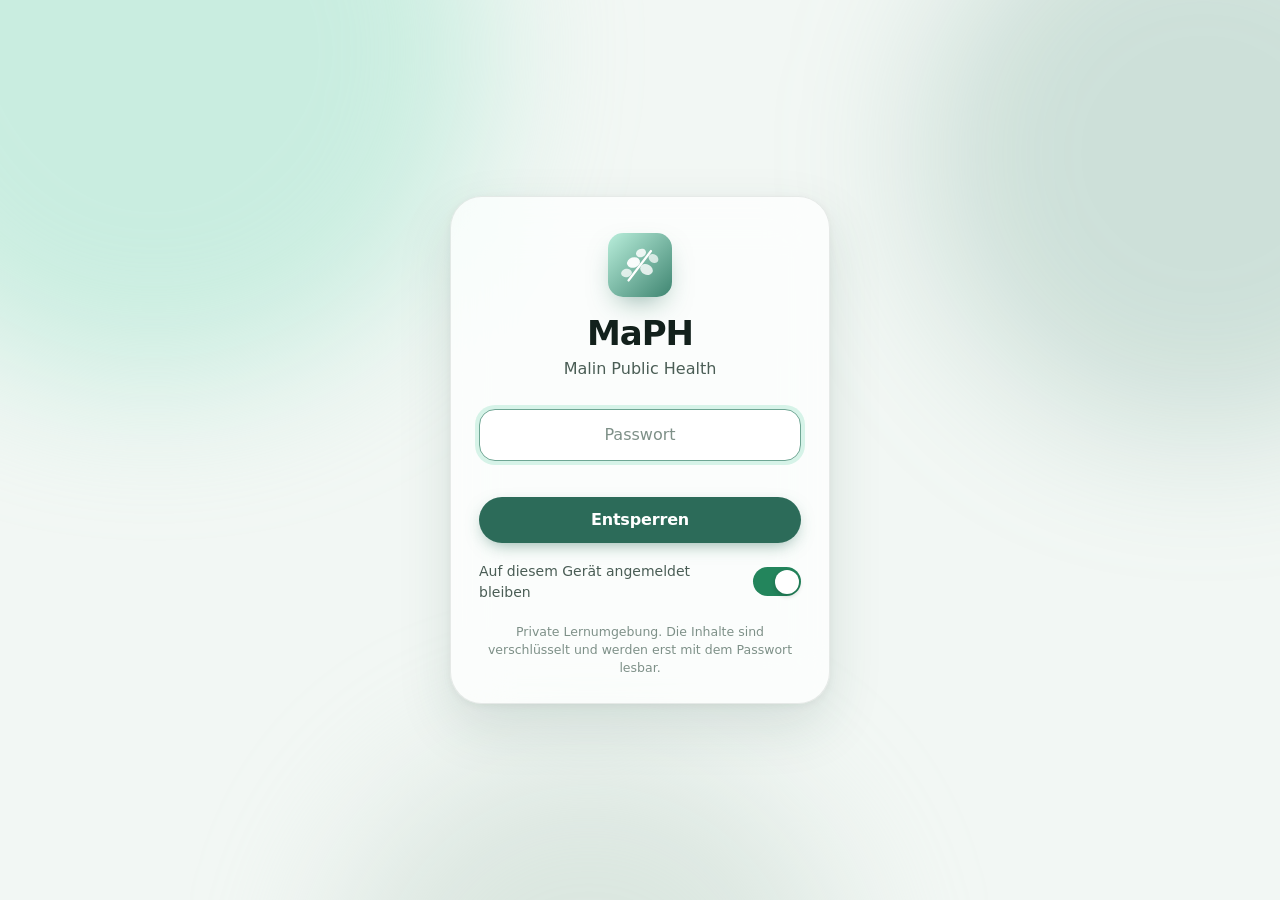
==== commit 8c2d80e8: "Suchfeld ohne Beispielbegriff Co-Authored-By: Claude Fable 5.2 <noreply@anthropic.com> Claude-Sessio" ====
--- a/index.html
+++ b/index.html
@@ -403,7 +403,7 @@
 <div id="app" hidden></div>
 <div id="toast" class="toast" role="status" aria-live="polite"></div>
 
-<script id="vault" type="application/json">{"v":1,"kdf":"PBKDF2-SHA256","iter":600000,"salt":"M62MXdikGLW5dq3TeJvbBw==","iv":"3ii/mcCoiK9UuRHy","ct":"2n2PmN2TSbQ+qRpRhpiTNKwYAJ2pgDjn6vbWlmNWhTvZwbGxR0lFJzMlMaFvLN5g9bUt4Fwux/8BcqYkW/[base64]/8B8XF6bBz2KSNW7/La1Jm6JEUAK/0P250M+qYzotvcCv+ixQHoE5FS1QywMl2bgYOsRNg8Ev07J/1qtMVIcV2OpaIPa2U4XU7oB7DbkkDNI54zxjw4V6h0trbsNKapwZHm/c91zxOgrMX09Er+0suc0i9VT7hIgWsTSe5Wcr5n9NXZcW0WnnYCM9XfdhLrWlulQxtQqJS6sMX0+v5KWYRcDPXzRuRiZiN1rzYFiQCX7uy/I/533ADeCwoN5hlBrhcccNcXKprqTScAE7Ohfb9z78Q27HPj/+MGEnG1GXo8Lh5Ewn0rvny20VU2Qfrb+gRINsQb/i2ZXEPRi6rdHZuZto1rubu5IWw2V83OxnJwjVy53gDj4fiVgi1nhqOCPnm1FxR7R6zlg/[base64]/0DUoHUiB32Xk6OirzMIXAaWg+z8+Ftfis7KPMpz7fU1z8Q2ll1MQhotSN3pE/lu+Yn71d5g7gkwdqucnx2cj/eMCZ+BBhHjQGQQo6r5qZvgycX3oRzXMegUi+7e+s9eTprS04b1tH1ITbG4DGt3Wy/+JnwllV426oW7TaP3iBbzztTeCB5gHdUzv55aRddq1JWsCAC2mzqWRunRnbDxYgU8WzLq++1akDWjdWQllq/Mh6p2d2VzOuQoXYZZ5JRsRo917j+2yfzpPZsUrNXGzHXLHRx0cnJdKFAZensAkjnuifDZ1KB9azkdWmU8UktgZUTh8mBceWdR3UHvz8g4SE2JE/PfRkM6CTln6+jT48WMWRDg7DjVnWa864NOIgnhzl05XdxoWNW32mU64Sfx+kFJsVMikV/LWmRTVFYfeTuhM+Rn9QrIAgY8giysDfVAMzdi8GNd7c6MJ1sV9Q0Ebmi0NE9WDuPSH0i1AjKgvP0W37FMGG2xU4TVyKfJ/n0CSB4vhxXVTbtE7a64E/GPX0usTrcriJsuHa0BaJjXflTXg8J0EA1u7iGGNrBS9neuEcXc4paH/aIDN103fqf8nC8yrTXKwgBE/86sarXMS7FBKw85zWLho039c0YX2WcM6t85RtUvdcw0IHkBybQXFdmoE8556nBdXvy/IhdAgIXBp2L4afjxLK/5mp0VOTUvLHnqzC8Vx9CQFSVl/hTCksvY/6hR8/L/za9e5SexpD8+KuOKZjPgIJaEgo/tqs5bjvX2G+mEK01PCFplId1FGni1WAKyWW1IlPZvVHcHiVMm0WvRV3OD77aUFO8zSz+BM8k39lDuD1wUbUtqU9WgCBofTox7cVr7AhGv9rEi5ppwgwylsMWwrJ8+NnECkqo1nnC4XrNM9Bs3fQ7XU383VotpYqOa4HPR6tgml5n9j+lNubak59Fi/qWE7s+GT9YrZGTakdAsS75O1ndxmBOSJpQac1ZwtTy5lDrxH9C4yPmNUHFyLVeq7+Lwgl+GCm1dRu9KZJyIj9BZ4wz87DQKW1QupVjtg4895p9RE6MSk/BmTDlDyrlOUS4OJkXL8BAgD20Wx8p/RztWBlbXCtK43r7qbCLNKExy+qWZ39Wcj96kXxnlLHMJDbjZRkluDkHDz5EnclUusOBFRKBu4i2YopKqH/KGhZHxJfj9xkzJJfH/UwTD//8HPu8pOjZL4CtRQNQPFBqAMaTvKn8wLqJV1Q4WhpePB6uAFGA42hdcd0MC2JZoHhhzta9HVfIhJKvUosS+mxiMK/5nORLeBHDHbuMGmNABpDlHZV6Ym17S40r3TFt5Xu4/BwqxI1SdvWNQoxqrrjXK36naxbcyrep920A5ScEcZ7ZHxNNp1Y/1x1G7tq6T9mP7VsLeBfBYopkdeEyrPw22a58P/n8VPgKuQwK2uk9xegL+EYmDDg67Jf1BcHkvHKInU+dbPsFI3WO9sh6MQDu/sA+M8i35e87/cFvh/t4LKogaj5KCpm2KX/845Zg7PsYSqdkfJDFTzz88N8A1IbUlx24df7dzUa8Rm+anIiXKfoDV/Th5NlWDiW20v2Yy2qV3z+InjAKKgFu0Xfi3I53jWFqTm3Z0VlO04xKLTZuB+7k4wcsZT7CfxEKH+XEf+4eS8JoNM3gf8jUX/OXOBbjR859Ilwz0BpYTU5hu2d1WyR397SXANm8RiIxLhXf2AnkcejtiTgcWwhVSvHxffm8ZaeaqXG6Vwfu+JNY/smEmyfx9LT+WSCwm80Im4aq7UIDLHTi+Rj/oqPunVdIq5wPJw7+Ep/T7rCGnDC1JJsenONGCQ4XwApk8lHCawKwaEXIr80PlM04JjPL6H4NAqIcdyS8+TBWyhsRlvoddM/YhQSKfmGIFkjUeEY4AGmNuy8MpkBHAV6xA624TF3zdGNj0VEo+yM2XBNz855Nf9YZK/WGQ0M8AGYYAqj7BuGGwE65yW2XMCx0hVKBXCdykKZq2CManCXbAetLnccimcGiuyl1bRv6WPidz7jFdrsHz2LcVv5em8ucjWtFCX4LUxczZnjOu8SeF+RVk4m/0l9nNGqqKfXyka43rJV9aOY7/PBiB5h9YuxcUdMi/0W3gtQ4xBc1qgxfN3N2Xa6CIxdneNu6pJPvxNdumqCIgGKsD8UvLtQDNfPHRCPSyS1K6hRM+rW8NG050U9dzj7fTX1Rgd9leikMEXZddr05TqTKQ+BFdpP/BVvMEE/+6nzTarDw0OYRTA5Arg5mw9QRX7/sehonyyxc3Rjj0/KDRUTU0EpS3Ben4YGrHkOu87Vey2wt2vGHLw9TTLnJSw02P0CxwQYl7iO/Em/p3bkGWMIDrsQlPmc4/am+Z6XN6I+3SS4Yhs7JYjh8vpEfaUxCq/Zz/xB9VC1YUA2K3D9PNQ/6WPKgFn2ELS2v+jLR84QXmp+FEN4MSDKj4czuF2/[base64]/ZVkUzk2gzTJEsBRvd0UQUVsSJFxktzP5BtjVUcn+mkoIrSt9T1QhlikIrcRcy4BJtQnccemkjqW/aLJY2JKgldXCj++n3hX2BUkDqLNWZmN65lArivwaX00HMbC7++eX9Y8N/U7FfnyeJD3U9lz9fbwNEgDSxDY0MomIkdookTKgqwpZYjBra2JMR5ZQiz27250AGx2YsfezyhTmFPfkm1ACFyQ2vrLaI5RSOEvafLOabBqE6aCZxdWZcggLhwLuK1kVIJ3uS337WpiT/JeWczh/5v5pwOZs6eVGsWYMiXuj5nUkFQliP1hD5Sdg0U8Q8JYw9lEwoizJ98rUIGZEhLLPujQJ7UP2Hf9EzpL2YLyrTA6ss39diyrZwWFouGNMU/xL7cMtnrSCBcbcvd9wUO+JTFQgfykpsmcCbYbey0BTUwD7RxFQDj49LqgCNsHIj2HKjPoWCYGOUfPG1gdGgSFDmBBzBWqQxMA5YyMTDNQTWwOuPiIIrE8yxR/VFBs2I2Q7ZDlZ6OGXTJXMANr06vUJjY1oRYP5MR2sF7Cz0sI7QX4lI2ZJlUJTo90RuX4mwCqLtCypiY6Eh/tls1Am8y10NkfMrqlED5geXMw2VU+SrZKMaL5ZriKekzh1gzcCUm72cV7zjoVTsLg5MDmTxqmO+lP+xPxXDHIZF2ifTTsu/2SStcYow/[base64]/uST6VEa4g2eOIcAlfO7mntG3sGuSbf5D0Mdz3hh2cIVtFcPVg+DvVYqSYsUDZDlK4kFpTqdJjmP7kYUiQAHS9zwzgDNMB9MT+eXLMr0fhq07SqRaP1ihQ9u/T2br8XXcIRZPpLlqw6FdpsF24dLLJdBw5oKsEQ3YSEaabsG/nOf5NuDy0jUdjYTib//cucQ7hdKRmX6bEbLUb9JBgbAxvvV6LHdDPFN3K56K5u29GaE/fri56pmGMvh6KNXoZ3++NVoSNaH8/[base64]/eYNI5694Isr+YvY2ILB7OdiJJQdlucdHw3YBb7ORLvhGHPqH0ejsibYcgaU7HfuKFT/E6RoAm4xGWHpHN4fIsKInjhudh9Nkk3kAjbvr+SDOIbY4HW4QzO3NJowlrFDtJBHXyUG6g07TMy84g1fIOD1KHZKFkpXFnI7cpr9z1UZf0OcFsHid/RCdL1zEXw1ZgqB9bxp44JQc02jQfd4hf1PTPZleP1VPPy0B/5bJNlHfKvPrbAD9xhv2UcPSxCim1fiky8EuATej0+NQD7hJq5ohzjaaTeXGogumAZ93kHf5VQj2a7VI4ix1q88m+fRtqSCapclIVdEihkXtQ1VNZqmN/1pIK2Ae1Eeq42R/qM4sEW41HhbaL2SzjG4ZIICZMvHwysgzU91kZgMt8duETiq1LD3pY/1l8yUAx4oZuWghL5B6V4Mc65FmFJE8D4vaE1W3rwk+MyE33GXsMZ2+bInu4GHSHJATHZUe0yG4nSkyUmRNchLhUGoOBeyF+JBaJ/PSHCbCxqWmVYU0ut+ywYH3mPAUfwGZooZc4D+XxavgyBU7OrO2FdEWqUHs4igAkhj8ionG3hsNwJH+CGunYhuTRRkdzCrfndJ9NAMwX1UzgfmYysfPzZxg4j/501QfsN9kHjVJgP8hxM1ARL9uOEXfTniAp48YjlAYg2J/nKL+a3GasfEEHxRLNj3QK/i8AouaK/EBAT3u914OkGlaJdUReu2c9lnXV+UC+h3hx6ejH8miphZGzK374YQqpGdy053/Nxfvl5F1lMXAqMSwda2w/9i6OOyWgfSN3k0WDIK6scqinAlBIZbpeE04KbxRqHMTfg2cCpLJiotPIsFOoY65I5K4sXG3JROzcyUqAZxwlyxwpQvgAS5pKoQt2KyhRAFKJyM80DKq760oouED47b56q+hGvLsMJF6Ap4XmsjTmu8iiL6/yGsJVIL2t7kvWv15kUcdcatPgCMqR0rC2TBeCRL+Sr7JBZLg9gRZSiyD5+5JunHcl7IyVCfgr5BsuTFONZ8aGEm624koR8oeiZuGaZwPapuUPlNz/wea1bG3X/i3Vmb2In1Pre06rcsjpX5weYhcnx3QNL43qIz6IDgCeoceuTvORYtuHYrVlIKeEvq1vJII+wbF4bCfKS+7AwSZ7ZE7bDDBfsxsB+SMKBtNvJzNXD/Utsq65FSoeKsg9/OeMWi9yo/ANMkNGcJBsn/G3DWbZB4QrhNiivEYG4l+4kDGI7V/j4m7FiTeatj8+sZRQHXotNZRsIcPiXX1KA/pGnUfjtRTy9HnnEkTDlTR0d3K6ikTijTUHWjFhh1mkazI37Sm0wzqy/mxx+e5JdNKnAXkpTX9Q4nahFjJazaWbQnKmY6k5+jbxGceAd85QENsX4QMjPF5ZRPGcqgOW9aLILrprhj+QqWFMJKYKPSHccp6dIG0cKzZSaieFH+fnX5PZhK85W2Bj1HPxGz593rK5iWgcboqaLgzme5+sOQunddNapRS/2ZGUDYX25ar5D46nH5BkmoLejJwv5UsncirRs9ZPfTYUQyLatE+kXK35f5mEnOP4lhMj2mFvkXUg1rDXRgBgqY46WX8QfWZtPOVWLIDc0HF0TZbWYkJwAU7Jxn9GuOjA/IqoXV2M1LMBCBsRjkASbRbSMG8geO4UMG/14uX94wupg482Yh1w68Q2RSXmoBzlhtGC0i49H4PXpeQ1c0kwgpS4/BlOIOD9gpZoKrd89hDb3CvOuSCDlhTEmjoKc92rahHDpP85PwiVqvv/4xgyUashOrT1B+PHsaB199EU7CYd7SjD9vvWQ5fM6qEAYLZmvn7E8+BpqrnGt5d3HgCbodd1q3WVGR82YCVzYG4yJNqA4IALi15fVCb86VZm0IohLHzsUJMhlWg7yZR+zRArCBHkP2pTqq+DnWzc0IeNw8VmLhjhZ67imeHrGgEHAUb1LbEF/LiFbhSYrxGyRa6TKKDByfKez8/C3Z56dmjBXBQ1t96ZHuFKTgC+viZOtZfqKI+7Udw00qULwFsMVk02TFxa6JiW274fmTgWbqT5yvc8k47rUZssJUzYsKi/V43uhdHoKVj/78C3P5oV80I8b4/mWKjIiMijCdsKa63jup6To5rCHod/aZQB/bZcOFo5plSLkMTawanVOOsyaNE28PL4L12d1TrBvmUYe8GIVOG72sjorz4i78QqYvEO4vkq6jGSCK6O7U7Fq6+q/N66ADESVh6nbCgl3klqMPAoeztL2M4mWDCaN1m6/QAx4vYhvMvxtZtW2c+Yx24NTN3h2P2Y5pbqG5dm5q/[base64]/pD71IHUcqaL7HkG27hSpS7Bq3UquzDahuuEE8yWDuqalIaRLb5zFI61V3MiPJcPSfkKXouONOMFUYjn8daz7HSj021cw5TCVwTPlZ0d8glMXsvDOQyPyc8TjmrNdZcnFEGPvSCQenn9mI9jeV6OPjeVHNsvTqMPTe318YD2U/3P7TMXVYC6pW+RdOPIXJKvNc9Jb/bllRcP9O+ONY9VuPtZV1GRPMKjqqeN7ONKUGoqxsG6ZKUh3oWNGiVS/ZB9km2+88dC24foeNzyhdvTIzma46p+rVHWjA3hD+ZV7ZxI0jzpcz/QS1vRPX9+YUoNuZL2P2Ov1Amcm0L3PXBSdnV10IJ6Z/y5c5YIJ2RGW094miBcyx1AZEYgvEaVJP2CsWbEWQd1ibfO/XRMy2igGRdeXL4fdptVQL8vlv+j330h0rGSYsd/924y3KvU9+r4H69IX1mfvkimWumYLb+F1SQXMlTzgtE/Yuy6tyMStz98vOf3AvVNFukGAtXB+vB47kYYV/xXfJX9TnZZ2sRv6ex+wWjz7mwx9zoMmDywu7SOysm+kpUzSXobiPjfsfe0rDkGmNizt6C0sqq/RvVilEptRSaNSYzSHDru8tpGHAQqAb4UjM9gpvJWFKXpa4Hq6WfNLkF8MWgnaJnxtppm9zyKT2FbQgm1Bq2m2cJCJwQj3FDQRbuXiC+SCIZWzPeKPuQRZtiz5PfpJOdKM1BTQAwf2bBSx+LqW0vWulsBMJYJsOInHz+JjMLgDC+Ol4dOt/UrXHDPI597tbDpCkalLZDORAQi+fO7XmmzCSbs6GG7RTmeL4XemtRvLGOhX4VrwI4I4Qv5/CNoSBC/u9a47IVLrAKWcGDXUWKgXiBHzuRSZFxGTJO6febq5wFAkBnfRukJ4SaFl9JWKBFVczZ7MGooUF7r0nfcuIocQ8gZB4ACL7UqY3Om6mLpbKpVf9bN8LkDQS1Zmq++8xR6aFmYwSMIQIvWH4AZl7uROB3/X7EKrt1iqK+8jxjq/O1OlxH2OEW2+YlIMvYo8m9MuQq9+CnnCvIBToKX0SX1XUQz1JkQM7qtK6/D6Oc/MV8lcgx3g7JoY6V+BApTQzENM+2viKMiIDUpA9onlWWm34ou3LCCU1f9fUa4hmULmGkZxQsDS3//GCqyPXkwb3ijWMkjZMCBzrBvKomPvdUDtBzq/wlCHJ+O4EWOT079849nSvs9qOnO//vtBTOa2vi9Rj++6pgIAfD/cTa+1cq03DRhUQRBb/kJEK/oNlJOTZmvIPRqLXYNboHIiaIAH8Tt21pLahT804KrErHwry00JXVYMn8SgWJlMuXdXBcEV6gaehsPTAp0lTHjjvwuNSYf5+zP4RmcFRaEDG6ilpK7/WoqwDH71Q/EMwjcuZjwdmbpS17gSxHxHtnElqBJ7LT3AXJ/W+lLtQGgWhgCJOi6r/OEY6cHUsS3EpwLtB3HxAfTK32gWXFG9ltpTNQy8HI9upV3lKs1qC5bn0vxF6lxFwbKI710qRcyB/c/Ldk/aN9qK0jMs0wvJSAN9MyUdDYynJLf9GGDRu3kZ/QdIXW2B/mkd0OirnO0Zk4hUkkVMF809iSR/t/dK2vaRipRza7j6ku2/ZR7avNxRSfK22VGr9d6GkNnLoaZd3jJOOKq997eFgLZ8mO4eroX3T4SFFGxftgaed4sPisSFus5etPjRjvRdcn/hRCVjMx2iYmAePIxRwN8yZn2lsoCCp2senkPjB9lGO1jk2LsS0iE4sP8BcErPnG60mkGN8tW7QnXt7TjklW+azjpEUSXQsvs2r+LVGNWmEInlEqeGpXK6UP/ELMvS0qiflW5C7/sJStuYg9KOyOJV71OG8jfYECse3ES1VpYFa+vzoJJA0sBOjV/2IueDTzM3fyE5gHxkI4sebmAzs+ED0C4HYjFEq8cdcyuNqrAZIT1o5zjwNxIRfbM1bE7/5h81CktXYw3WFWgmY/0ZeabqPfbIPwNL5QQXDPrBLV2x/BqdISc88De4cIw9KSVK4dVoPnsH+2SX1naOYOluqtZsBgrZOhz3S0lmayPsf4q+hgh8//5hCWX8YeFglzn3zvMJZeizqpk8cvfV8EWMq/lv6Tb/6L8mRHjclZzHCrcIgLvSQN1Og8XB5GmMYQhnvBhS0owN4C9DBuFV8h+ZWhvL+5mU03BTUfZ2ff5Xov/L5jSmba8JMd54hiwpOyobJwY1H50Glduzyws9ZKUU0o+qpsaiQPPtY/cSGr1ZaVKTvRZ7Yj4CG6rAHCl+2uYhpMuY1Hi2Oo5jVsjKHHPwEWMr/[base64]/R7eMWfrZPozmFaE0uZPcJN5LEoTR+lwtvsKwRA4AiZIUDD6ZNXQbr/s17xiJBC9AptnWRLUXXaQYJqhA9nuKmTNhNqVHNVp4mvSTyIIy/U+D6Q16qlU1Jc2XR1GvGZU0E92LA5yu0Y+zZs9N23bqU9RHPJaRSEOFfQbYucFSEC56kjRtx8zxtkjaH2HuqOF8UsULKXQctrcJLVrBLzY+N/G2Yiy5V+Pyb2Wt9kT/9KLvb53tgNnoyS34W1pvtsVVaVhtvUSl14GhZMu2mPM66q4mvkF7DK4i8gBv8Yy54SLByAHck2X2Fg6ddnM6WpJDGMlaDqS1vMktveRpRHkJQXQxoJxmHdYyUKOEuXnZvbZBaQwwKT1UxQF/z7WbvuP4WCetQX/lvPsdU7NYvPKk8pCKtYCewM9gdwWpvYTY1up8yqDpEjCOg3sjxRaxkoyu/yDkgBp1EdC6fcMw/H9clYKytUgvp9w2vp9UWlt2aCLbzoWIcB0Zp7TzKgfJH6kmZA9knm2HEX1+w2vBUut9uEXoCucP8IqtfN5zxZZwZgZ5/8U9w6rAV6XloWhhe9m8ihBkJqOI6MU++0B4t3XnkpVc6vJql9Eyxu5TWSxG5iGL9xtQHoNmS2Fc3CGvXukqqk24Rk7YAHXnzRc22ktmyuzjcTLqYG0614vlv5G/DBVSYZ5b6WgxcdbrPxqe00W6m7MU7RKwBKcBYy8t/[base64]/uz1XNMPrM38t5AMXJyUNEa3jyp4E4xCCeLNPDgwgZn0ys9YiqvVyeBwFafqsUYmXaMGmaoGpc5yC6WQbqJSFJffu7LnYpxC04WLIYH1u90SNFJ4unbCbiDaE+84gfotSYSLv6KiwM+N0Rz2j4IE4FxtAVDz1EUSUwLdU4jUpQT/2h0SQtRtvATbaCY6j2r+NoSjwCmnwV1igMpc2PEZtyy6viZ9Lv/rRJaPjhoVDQ66zxQ9EShKnmzt/di+odonAjfuKIt0Z7fyz4bwuz8qh/yoCF+6cTv/FJ5+XqQKCtX1tckpUqNSNylbHojqCm2HlK2Joi8ZvfoGmM9esmbcix/OjUXknyxqGctdULbq2Fkw6ERO+lWGF0sjlPF6MBw/CXc0qXaNiLAhcfogwKmX62cjCiAVBfrV+nwkgZl0tda9V0ixKs6RF25HnCBkqa24QWUxIOnCjjH+67bH0ypiJhbhh6WUdVCkl6/QQxFQltzCB5UL2jDtvSxlf4YkohT87fweJHhPwCuEJWNEYRcjLC6Q9wfqHaJl6/7RQVCEb3X+wfcyRyKRhQEI6llGS3BdzQLyd5lUzOnkjbjrCkzgHS0GFXbbW4nc85+6kHec5jR8mavpX9CCG9A9VR4q3xAOU4cuKsr624Jd0xjOk0XQvm5uB4SjqKbwB90bvteEZFzIBLLvlGaU/mYpxnFheSUPX0+9qm0AGzVrpE1fbhOvOuoMsjNKbjj3FWhEZR303JNgMLXPECQa36BokmxM4EpyJglhJsgEko/inOYBZbI5+L4t4n2mQ6HYcx0yu2rGhXp7H5veKKx0sTm1hXx5fSR1gwDu0ss/[base64]/043r6l2bUBlWVC8eOinfoK552FmuR4JPazYDdWWjcUq2SLXKsi9f2wWYZs7eFQnhG0Vwr0ARDqirTMxx0M8pAcKs9VNJ2Vr+yz+D7ubzqU9GeMIzeQSEObrf36ImRoBiCrAYQz4ta5U64BV8jLb31/KzODdb0MTp58rcj5Gy7yLByrKXbzIUc9/1n8mbvQdEhPQnsckCd710EKWIdOfvLRCitDCjdy3TLKu+Exe5hlU6mhkG4sxF8dPmTah+i/3Yk+W0u/h3knOfwCf1jCxIWxYSfgk2Z7p7TgnUrMZsPQkpWS2NDE4AyEIKVSU0oHWkPl5VJcFuq4Lakcbj7IKhyvrdenKdzjZdjT0+7ei/mAer9Y2pJV6avzmBmA+t13N0TPOVt+z1KCRskBGF6g43x1dkd4oJyvK1mIrL4i4tTFap188/vHawGDQBqifYZH+0U7NyeruY5pN6m1dxxaJCUslkixVq/kkUBCBOOAj6a0lxbGjgYv9/QiRjG/Fejk9v3l/whSa7SERNLIsfi0mklTnsA4db2ErrQO4GH/qD+0Rbj7gccScmA/rguDMi+FiEv33wNtQH7RQlzI/CaWJ7x8kGZTeTPclYtQqGQqgXKPj38TVdX3VAe2bllcTsQgud5JyJVho+ge/JF5B71K/cC+msEmdRfrg2+Mr5TpWJ2w/GCFlU8T4VivBaLQUWL4A4s4qv2YsFt7E6zXJt8V7/HLyYryAQ75S3qdPmFJxrQXPe1pn/[base64]/DeAJu6O8BJ3ToZMGsctbY4v/A1XHT2YnR4NfPI0oX46VmArW35O2icssgTRyN4ZNY+WNGwxHWGNErn+9GRn5D5rowAADASzFLNiHl6vbdVmyhOVq97MAPRzVEHfIHgQz9CDEJbrP3oKfcWivvbLNUO016/6/NdJUz+JyykKsX9K5Vf4pPuPDGGhX7c2uq2xzsdK1vbMqzBhl9NdTE7oWcc7ClPFYgf96I+qScaARgfVUW19Q5UWtHadpyUbbw1j31IJZtf6PBkwJ9pi8jubeTEIM9b27fpYsnh6Bs/I7z2R5YownSVL7Y4+Z8yCzbIy2qxz35qf03qJzdpYpY5HNoySCSA2EHjIZqwu5qp8y9FQkUBWUutGNRxc7AkuQO0SbMpNaUE1Ffj/b2dOu3vIURfFf36Iu5GB8vevhutilAUVyU+l1wiMiuOh22J+tHTcODQvc0w++2gF7eef6VxXiXwBdxAC0A/48GyS4GQnyXV77tEM/yd0aK+9lhujvnh6OqzM1uSnXzGu7gFTCkXv1wuIxTLiPjTqnBDSPrzhyS8izMkLx2oGS0wnSgvfMpevQir06Wa2ox1y8GLZW/d/[base64]/dmXjlG0+BWav1eJ2nT1MVVM+6QpP93vftu/O02lTrz9ZJz5S0nofVhVC5Eqg3Fo5+jEzxtSv6PfgPCLcAua6fD22hhyrzhlX8jMUyHKtkQVi4RqJpvCdNq72vhoAkg/yXyc8iD5LO3b9BcsNzKvpXLzQixUzWAGaBeLtWQUcdRLbg29/gbiqRehpKtngQ9Psv4bN7ioNMtKMPhrE7lgNMTnKARDwtL51SoE7jhJe2yVhGt+vah2k/j1Mn5KPEYQtmdbhTT8JD2hr032NdKCxKNetTJuVL6pMDGpnrCH9ZusdM43q8PPBGydD/wQVv/M5nJL6UHaxGSlIMyIebAniTM2CwlQEmxqe8dplUwSD27R2wCcG21qi/XsvwFyMwju1RdMe9FKXg1M2jjhjHX0F2T0ME5mY8+kzRrASU/RhWRgF5mN5JPbyJzZpDF5eabwpMeYJvPAmoXy1y3Wo23M+jEFCS/RLKY06fkP4yHYD47LfSt/JycVUKsX/SYF1RLRVqV7brga2VTTCfG2iva7JFTtaeD/[base64]/YvLSrK/otIncb3xsncJjSttmWrfZ8sGu77Nixh1JyrEnl5wZ10C3WeKIWcauBLJPoHWca0qzzyegr74bihiLBpCIHWDiE15bMSzovFkvqJbMVRalAMzsD7TX2vWPlOIree13nNmDCNIZF17f/ARIMlGmJsHOc3pb8u27cVg+mmDc86zW3kfaTdqS9j1YuKP6/DE6vGxWQX6Edr3DSRhl5kBv5zl6pmW3IsPs51MC8DmcwPKHDXzdfzw/DWXKe+iSMF1IPOJMOPO6LYuK4SXjCPjSeI2czBv9n5cKi6043f/0UdNbXyYYxYsk4l800s1mx4dgc7N6DBEw7TBze3Mw6YPxYrss7NdWd5nen2CbMxs405FbLtwe0PK3dSJIrlRXYHmzdXwG3GVn7TwV6FZbty7lXIMUboigcHHY85SyzgM/intBGybsRH2jfVHGhyWWMjitnTOrNMOCJD94HC4gMsSFJE0ye5xk1B9u8XMkOFOgKb/sY2s0WBloWmu+rg8l7dEblVivGMTYqBRBuBfn2EBeFlSG/t67rszAbUStao8wu/cd9IdTgHsWLZ/3C8zEyXEZMIHqrwE3YmM2v1EKClNZhjX0FMyJ5FRDzmBwYEneBuoU26hceyebQXMA8D2Kxgu8y909TJup2CC5MITViEt7Jw0/hHP1zAiYm6Ri+9rocN/9JPwjpCDk9rPS8TwzA+TXFBlsNFPwNzBg2xNyV78InYcX0YrhXSeodgl8gXxX1f9Fwo+gQScFsJC0XvaoKd7AT05k4HDmoixSH29LRBYJQCNIJe+0VXXUdSadu4bTV+TrX5ldQN8Ook2GPYt2BhcauAdj1wLUAIue2z/bnsYj6al7SothJCH1w2sqsUkIFHhMvC2jYbbFoAh+79Xe2meqJuBsY6ArHqVNj8r8lHK8GL+UFFsMoiKXhMu9Q6hdcI/T6bc9hqqTv3xGdh0NPEqPuNNRbB4k891RXeU/v6rUCkVxF2QeK+rO2QJMD8feRObbBscNey19vQRVu/JS392LBup6ynYP6r5wSp6+7RO642PXuzfejgsKTpEQQJFdYrCBVkEeS7yuMf6OIEltTrUVglIEx1jH1nQpeeO2wocVZqu/7fy4UlzI/Au/kCkjKnq4iqVJWyocFQ/nAikgCmwvNTo3HrDM5TzGZ0vCrlvLjtHzXVvKgKA1ZnIN4A5J24b/r+GGMojQfVCDioEJUkBitXK1b8MF0te6us3pkAOqHV13xa33lRzkSl5oejsnk5LK6tQsm0p9bTAj1jm5/xgh/V4o350wjKCjyLc9MEQJu5QJ1bdvmg/5kEKV2HgqFEJmYlK+7wwvmVMkrMStLjXJp1Q/1HHkLm03rwtelsJr6JaUN7g1gJ2fqJs5jBo3cZcC2zLTGW/N5CPU6rRnrED/vkFNQKAWgKXr+I6TvpIxxKuUUfDwI4uIDsTi0hXobI5vtUDErApnQ/4LPz+341Op1nx0n5Mtr8+snF+KG+1AJPjD9IlaVEL2mVpRG0fkA8x9/SofsFkyPg11sZ5AbvrxDYTphWoCaX3zP6cgi+XMMMh9MCz5W0ZE6pcMnM8Cv2QPrdnt+O9t8hcllSu1Tes70tTnPca3IaF44PkeRMZusGURCk+juYeoWFGygPcXb6UDSTZImjvNiJJHrz/b7KyQsnZaNr2JY8lI1xhQLzCShlyr3s7lolySQBw4IF4lijdehXNFD0HKM1gRRXSA99FVRIL1WtosKHysUD/SrdoDQJoicq8SEMX9IcUFwMWHkmJ95jujR94LHPbbqtv4g8zgIGq5KBA3vjJg/78w9zwXzSQTqt7jDAupy85qTt6kbmLBezwLw25JQdVs2PCdZ+kUX2YkOdOdXGmLJlaXIJtSR/gj/CoCTZKsRo/r5oyELwFwJfA6/i7E8uUset2++yPxg9xqIhZOYpGugDm66rhYmxJ+LgN++137glOlSi8FHHKPmb4xlMrsN2OmIiT7ZJO7lwB5XMwo9O3YE3BN5NBpp85o14S4P/g9ilbGZT+uPk5GwrztkRqyGKL142ALSLF6a2OfsMN7I7qpbM/VG572UgwRoE64vQi5CrKlzcLUsfx7K9wW9IwHvgu6F/V20kiSG/xJRFxNDrLjqcpLDG+oGTOWlcEImZLyGl0xaL4ko2UM4wvA7R/6/HmgDwWG49+ri4kpLc4ue4i+VAHlov9fVvVgQDxOH3o/Le1JuIGn8CX6xO7pSR7EolR2eOzUmEeh3XA1L1+yVIcbVrk7i3qjFlxFke6+RC2LkJ4hFlfhk1cDzN8VaJbq2Af/VKTu53mO6pi62rHDXOlqU/8ROSMFZpUwQiFFdv8300K5U1wK9dUS9KDftpvJlfI9Zz4CWCgB0hjQlMxQAyI4rVuk7KZrJDp1Ty03GDafQ/O9llrJgIsOpanyPf+Wgo18SnAN42ciUBEPvmXGl/iVLVSDgxQlO+3I6xm4B/wb37IRrg2h+arSCO6+O/SkyWuXnhPE6UfwSPj/gdMDZTFyTkH9QwhPIqpfW7xttpStAIjfuPdjTXq6cxevT4p87vAaVec0YXoQW/DasaU9mOpGDxg7D8UOi2QLVZS0vMWty5Hf06DVVhTwWzEzhxwqw6P29gVA/XfUonaLNUFtJ77tD+Trecws4wrSDZ3K6Zh8vHfSHs2T99BYAQm7nOKawJN2v+cslpR0SAa+6/ZMz3hqTDhf/8wshuly9yFKSjpj2gqZYnbMVumZEkRSw30kFi3SmuC/BL2JiryhXElNmw9JSC+JoTp/sRc9/VjZPn5iorel1tN6L36e/ZhuJmcH7/NcgPYGqYN5NAegBQBRWH9Ac0HuAqvq9tqc0P8D5l29HFqZpDyMkyKxw6+0QTvrk9DKRef/3E71qICJzKgNmsTW50cddHO/1hEArhol3TStjqW7JJ5592rOOEkyCyrsUBvc1SBa5IAYDMAZzbpLVMSMhxfsUVyKnL7OzTZEC00a+9J2t1UFQJKeWwX/5/Pn8niqb/V7hHWTbYHbRiaJ/2bMFR4U1GRr/YX3ZLcndtz3lYm/6TYFfnQF/QeuQANtEB81fsvT07SE/jqzq4B/vBjJ3Sa0x4O+GFbqKzWgbfhTJMZTVcr0O086ofW2nxqAuA8MkaA4LW9dtHHxAsyn0sA67QZxGlN6eIA1t59bh1EhSWTT67ooCgdopXskT6ylgQrSSct1y4JLbhcgVIMwhMFxnUSzCcl2IWKOSC2A9GKtOkZrZ0i3MYJcbCg5GYRFS0Cr+MkgQs4DmtAu4B/+xMJ2LpSB7bvk/[base64]/rM5CATQ5Io8uHPVbivHpu3ewBfjX45I1StVVPvyH8UqS+KMYzipRUQQEOOoptJOH/aIjjoW4JsqWg04OF5SqHD8o4pkwAeCfXHcI+xIcbdfLey8tWC5/96wzMH9QGIsNJq9Whpl72pwnP1fxU/2ysfl13Yqz/ajVMfyfeVvQTORC4n1xFIYDkR/3RznRdmn/M52IF6dOR7sDJHBpZD+qFk1yzxj/7X5dGRDt6j9HzIyMZ+XqJuTt2YC3wt2Gu0D5x5bOlLo68VFTeyH17Y94izj9ZBbAapjazJxo1Ak80P3cd/wgErsJ5nLju5N2hHYHWR7bdQKjI1vnva/T+Q0WIdnQcqR+50lOLP9rpYcl9jbVAQ4xnR8gJrhZxUaVNx/lXa/8WT9w+OUafDgHU+Kjw70RQZLxZPFBce25IkKgQ6tvcbIK8zilJHgfMXK4j3zd8sStmkQxy+I2KRDjOmLnq/v71HM6AsPcUOcNnhpYlzZVXX//E6L1saGvztGlwrODRJzRiHB+4Vdb8b1xxbYBDo94KnMHdfO7uBzPFZZapDe/X/N9U7Eb2WgEuDOR8nu34zJdMFHv010QDmNlUcD9Yso9uNmaIIs1aX5U/DohCY8DCubjcHevOc/RW6US/gJvE8qjO5F09f5Yg++MgRq+Oina5maNZOSYqvTPehWXnBGeH3vGbFaXkqvttcMjWLujAdA1RNd0EbQVMHC9oIlPC6kORFmKJsvibb6iuAyM2LTV9CQvNR1nif5tkhGQgoawMZEPlP9cE0R7V7DjmYPyvBu+71apLCWPTBvxiR7qsDK/[base64]/c6kG1Gcs9ZHWEHBw/3ObSeR7lY/t2fi9PjJSPewbz+aEECb2E1jqYIt96k6numXz+tFZVH74DcudCZRiX8GUIn6GmuE1GqOeGXgpGSevuhE85NSVUlGe49MclJrkDyrps2gIh+X4nxaybo5GErcs3LnM2bodvmQMNu1ukHwA2jt7vDIi0YHwTxlu9AoOrePnpzveiTm9nfF4OSY7l2e4iXBzMy/uHnVpnzzT0g+5ppFO+YmnyDYndiO7yod7SxVDYIpwau5TtaoEEDS6YUDK+71d6zIKoQw2fgJUBxOU2+ZqcPbis3WiV373LG7iSz2yF1icN7kIW95Rkqgp2ugDCVO8OjkK2jSd7gmrXSSl7aNhuH99ovtiGhO+h//8R9hyZMLOAOfh6qafSJ27SkFAI/vJyoVYW3fPmnv7+xuNIdObfdUCT/NS2nz6cW7nCKV9fpj3TQ/Peg05s2IAR8UHVG8AiYjtNw8jWclHnNw/FqhV/3L/MucukT3brfOukEsgSWYLBT97pIAJUmo8rc7OzIkeJYcT4h9sDJ7kNwnRb3hTjNUWA5/spAoZBk1sMbMAnusU3Jb3pl2lbmM23OH8+GRFglXMHfh3aGNcGtuURiVRQuV6gojTnunfq0Fe9Hk/SCW7RMaYIzqHyRlLL2MyL7TerDP3ns6v8OsiSMlXqvWOeA9OILTG8oXmwxJkdmPC6UCxlFtEV00Y2DCf8gJRoNsdFDhb0cQSIMmNvlWw4hm5AWHtT0drda+DscuKQWjr3Y7Kj0Etryb1bSK3GjvY+YIiMDRWsNAgehMaNzod7fGhfj5JOm/2C8j7Xfq02tvQ406vHT89YqqgTSBIMBu+Fd0lDPkbLzWE7SLYvQF/N7IxH85L8N4LBaSYvMyV4Sgxnukdr0GNlKmGCbV89hpEjm6X5k4vpvt1DHoP5bbiebK6eBmS86nXIcOIbCN/8/80URaZ30xpgwFIAd6VQgmqGHEz2Z2GzGrfKnZYE+m+HvYKJwGCCFu74VivbpHTlPCgECLJP2gRrQRb/q4z+KfXIv8y6AIeRNN2laCeNzd8jTg74mv7oWBfgiUSBM60R49IlexF57TmhqAE0Ylf6LeMPyoC0kc8eHBpDgiWE09eC3guB4pNs01uBC6iUAxF6w+nQDqrp3BjNlbXp367d+Y8RT09y0qaWifDaep8GkVGRWu8jfHtWYZ3qXSQX/P9der1yjPSfFEt4DaumwyXtwlr0RwuIqE0lzuc7gy91o3Yn71IzbKzUz5O2McF8iwnJxMz0DlhCLW5YkEV6PXk8YIw4mjV3ThX/Vit5M0gBE7AgwQ8Xad8NFSoN6jRrryWTxdWuucOPbDvaqopHjUQkn1cDN0orSi3FmzR6RAAzcvxhwEkCQtvHudwLKHLw7ytD0Q0ICKKXhj5vTt/sb1esI24uq4b7mswcPJYqt2ShV/QcjBwA/teJ4cqG823PUJ8R1fZBipvz43h7eKoL2RqxQqaDlb0ZN9oSkFD9b2LBKu0J/T+66O95wAVsK7hI4CT+ql5wgJI3KXF9bLJHcTb3/5WvzoYdbouWCQwiL8t0U9BqMUicId3t30sYGP9JR2XCuq9P7IQUJtmU3tH52ZtO3bR2J0ylWl3VPcE1GbK/4Zt/e8UK+z/wIyhf1b4nQz4Ne/d5I0BrGPhy9a9HczqNMRB9t5gP49YsjMcPD1TR4obnXJVADCPygDnKE+dSA+3WZzFFBrZKUqo5bXW7TFtbQBaS3B0mAT/Th6qp/d0MM0GeOO8r69PXgdPnlyGOxkjaTfM9LQMWcjzx/eWbkYXtG9lI2kJh+Ij5SPiPqsUTmrkkN7dGFuYeS8IO3xVGnc3YRIXKyakenpUyQ+uhCftcUoISzHtPreuFJnVlg1xP4ZJOjdlBm96FRGCb8Cn/ITV8wbWKpn597O6yLh8J/+b2UFMNubGA6/Sme4+e9ZZw3l5KLGn9881AAr7GJVtbWvhaAuWB3JRQkZ6B3rq6FRJYLkiRaG7VzaHZ0l32nO1zr+eUoSfcOGroY7DsyrxhI5B00+x66oyZIstwmphMjvH6szDmgqNTWgmjoil7Mjs9A84hBt45pP6DvgY8oH4+vIWVAisORC5/DPsDSR592t2mFLxk30LRP+LOsRMwI7uWazp9/cYUYVDzsb0Gdt0t1lx0q17a0BM0TA254uupqu59cvt6EuSLx6ipEPQJrBIny9O2YOmzjPIhcEFoufCa4XJeetOFNnwVRwZdGf8M9+7RHRBjH2PNTXIQjwl178Y8AVXeVLLXVsrVPX0V+rYM0/3qZk5JCasF7H4ASDe4Cm5yo2Pn1wlfjtMxV8LP7B20h926cGRn7yY0bHcmE2vfynLBSHESslM67nT20AosyBi0sg5OzX+Yte2zn68dGliOMFjBcowvWTQc5TtAmwvwUmmV04/[base64]/Ljz9i8e8Z5FIvKFXgJvjjNSjECepSNNpKEmOgogx6GN9ZT0G0WTYv8Fk94NRIWF6zEgiZ57i2w9mOV0PAzV2HELBoCuPGBk369ujsOzFqIk5kz7WQJxVNBTW9n2wL9gfeuiv3mlUHm4oxmPawU6YABMZlTympKZzZCKqRH8uZTrubJAMAX6gvieg6bQOad4yu/yroPspC6qTwt1AaiF0sdX1wL0444Bgeir3lQ04f9bT4MRsocuJgfTP0atqwZQKV+uYZ+wdFGLR0nU3VSrqe9a+6jy4xQnY+umSEb/gDf7fcHHjTNJpaYAgPwTeyIf/o80rQohT7dIaO6eobajTU8bVgdNnMsAY1SiXw9DVA5aFyj2W+s/L1G4+eRLDPqADSVzYtXhGGgWFa3JLfpvjqyBkTm3VkqIJJhtGA/caLePwK0px2OdYWlr7atdmontdX9XUE1/CDocFUDr9snSqpzF7HpmVYLcDXfiiwHpUE+HS0ScUwWlkgRFw1TvTQsTEESZnaNkY0ZkEIYxvDMFhrXGfCfauHDIkRNmkjVzxsQ2hhHWXYgdCaG4hxxUQT+lsrpiP5ZGSCJyrT7BJwWJ6s/HYFgvwVI+/FnzTd/G4qHl1VgK8YBmanWysJzRnCyolDH7XfL5kmVfT36yAEmYO+jGzkVVf7O+oxTCirKBtWi+ArB6fLyUSjBVM+qJky154hu9rSsIt4MuZkz7qA74pMi/xeLjcfmArqoLZ7dAZqkiKz1mZ1H5kxPdO1IkCREWnj8KZM2x++rqH+YJqFoHb1oHTTMuiFY+x4rcOy4JSqklXi69ULLIKkhJsn99Sw6Hax5R7JNBfXwCPmdyXTcVUIaCH+Lsy9IIUWGSZGjcdLLIUjBtM8sDH13G9gy76I3qJLjoRKp5dLT31ZFHX/Qa5bczxNECVM3OhkROyYsMsFo96yTLU0NGjYGPUmtgDCB7e0QcS0PCDaJC7K0MejpvwJ8CPQAVpNEcKiLzfF/X4Ei6nWR9rE5uoaUiXn11ezpTdQzcJPzp3CLKIrTWuccJVH1YfvCXMjrRerDNfTFu6eEM1UOupBtOC+ue4lYjLpxzpVhxnS69TziQNnaCY+mR6cSmPcaFXz2RyCWl+oR/5gLKQslEWRfJkR7SxzqGWbzyMLfyB+jVXuQPtO0Vl9aklWmgtcWeMywoBHLdDIl1tFDXuMXwMebWCMAA0pBRRpEYDANjzNQ9KXZ21WRZFnwMbCvFS4ZhoZozfTANgXaHfN1sfoLBeziDEYXjz/GjFfaof5uIJ7yCoyjGOi+TmQ/[base64]/M+zWtOlxmfXSIos3P2xvuoSXy/t5Fu8R/6gFKApkgLQPtY7zf4Y7p4TnwLP7E7v2LeFS2BTlIDzInrUaop7y+J+ajGdQjDHLnBFRfoX4f87OWupiSxfPHG385ytnRB7eDGveb2vYMOzPnnXvldfCCu0x0zP34XRPTOsDMv/OL9l/PYld04jRYN8QiDnrZm3bpXPcKQs1R8CEyXiSy0Q4hfnhnIvjbXCw4SEZbhWGl7vFdNzMtgQz8h3mp/tIecIvVKgOx917mvZjJSjZGtzDRliXHrFjRrJy2ccwhBGT4Crzgl8e2tFdvjv/2kDaSG/6Yqd0ML/JDWLjFpNTo1fn37aVFx6hXj3sp2gEwQYgE9ndojDOFPrGw9/nIgjduq/J/3kByuXmF7auuy7AamCSXsO/[base64]/EL4A/q9YULKIUIemaopeh2WTWar++mbuHHPx3gELOsU38dimUKuZTrXWYR0bPGUwKccT1WtvZn2vyIq11dFFp94N4LgYB+4Inw9q270ugLAnDe7ss35EHObXgBrwnGQmTgTpM/D5FiN0yqbd5BNNzfDcqP2BD7xnCoj3ONjwV+F3lD1irmICgNy+oxKNRf3ggnHUTV1a3vqAMU7A6FG0rvpFjA/+63V5ckQUZWDm0Li7OhHFF5ctDxIhXkBzQa9vC109fyytSVsxcq8OsHpUSs2w55AVqur4gcKq7L/jYI1GNEbxwAJgfRI5G7kFM6Eehv6JPY565C1Jo6PTBJVUZmc2AxRGeKcuObqztNfYWbj8pSJm4ousQCDn0UEsKKC118dXAohCohTbPLkLMc/er+UhFPOQLEtyXiyETmlXR0iKKnzBz9w5f2id0FtgE1eCNHhMmujsJRFu20VmHetJMQI4uaacH0qdGGL7W735kzRBuAXcSIicfeZMkmKA5uz1/cMmqsVGzOJeYYCcd3nCU+BQmZ6RH1HqLvZ4I3km+lm+g6k1S3T/3scgCsbXHCRsZvWS0orOQmn+2OQI9rqgwdFFikCIjecZRgDFPGPlaXUKW193KeY0OugSFM7kJM+kUHxl7FhKDdf1kdVaO/33qVCBAffVapcnJmz2u25smD3v5QlBnWezC2Br2BCc2MLvGOUxFrDkc+s29TeNIWBC0jqeUVudiKk4M60c9g5UCm9fR9L8U2g45j0Z3RODc9NGd/[base64]/s1at9lMKgdH2XH7uwysbcLSZ2wP9BhKnUK6FiK6V1I3a/KzO0V9wvTO/NYNdS1nKpzbkX8V/Pma6L2sdUk/vGjMCVOXoRSdoap8PCH/MvE8Wv707f6CVCI7RlZO3su/0ERASn87DeWLNHcnTNsEgvI00/4EvI8fNpovu62iWAXnXQiHU6UOdGZj6D8vgIdTV8D2/8YIcW4XIzrbMTzmX4Jm81v/jRX6GfSPvZcAlkJL6pDSgpuLG0GQheKwij2xZ/bGl2oeqnRU+N14Pc2+QpR30qBAHIhM+/Cdf/Re2bxP8VbkZwtgZPzaykTRQwqrjZgqtK/S3ZDrEozby0+su3JKpY8nLHy8awqWQiocEfmtJCGYQYVtCEwoCFaayhD/J8lx9cAQvjPKuvu3m1aA0oMpeTYeOHwW2Iu7R1rH0ZgqwL4apuPAJ/R2Zf1KkoASI0Q7wRBLdxs2ZW0a6KtimMAL7/pf7ynqtVB7tWHnkegaUjO6y4srxRqDMjNGrqPNvUy6P0Mv36BpeRpkpQalDeyiB7jtPDt0d9VhfzM0TE6bBfyrKmOEJLhj6GW96x+ixllSta0504oFPG4UNZc4+7/wYqsq8FQbrRHwVZxG6KtYf+e3tV57lyIB0tEcPJk6YkXee2vEQHJbiXcWQSYaq5mETGYdMOAABWMOVgqBdyaC7hJDKk76BzKjjM5rQN8wsD/JSH+d+gZFfEKinPT1GCuCPO7yS/Lqmg2wQs6CvBlLLc3UhbPVAWmC4Fs369749DvPzyKnr54OZs2/l4R6RyVsFszoPFhhvawMZnCG8Q4+MoJaKoDrTjumaxuTuU2Lk3U89Um31tl+mRKN63w3EMR2UtEmM0tltlsOWoHEPPWKQZYfvfO0vtoCKT3XH5KCp/rZk2I9b3uHSx9pauSYrK4tbxLaHjhCbARoQv4v5Hp1+WMVVFFuCMmSHCc53xl0niXuvpTw9Ix76+mZNsX86NImr5YraYooJ9omP23dPOsdDjKWyKXDH0iG6D9eUfknnpe/vfUesxBs7Se0wkAIYIVvZxGPS88RfZDF6WnZsAmfjuKPfLxq5ohsT9kWE1HR2Y+C6ZIFoIftFGgk3GVrvvUdHDirt9mpEx8F4GLASmqDTEVDb2py/6/20NXWOMQtwSJtp+GLmdnB3k7EfF3JcQYmMJqcHhoNtyeuwkeHCzDbhOUyK+67tW3nGl+ORzwkGVFj//BZssuHrlVY0OWMufFiPEOOMlQmxR6bmiuxRZnpvvWeHi5jV8G6DH1bfOuD1KXm1nqq4ekRR9iygQjITv3GLt42mXyn9WGs5evstxt11DA9aXFAkZhYPBGjJ5xg/2mch/ufRsgR2zPxfEZaE255YWaK/ynvjxR/6iOjjaWlpBzc3vjtAjEG6K8bzkqfMNYRkkOMfuHPdgk8dF5zVTSu3/sR+u04xNlp6pQRig2XB/lcNRmYOJCHi4NCzIVOP0P+hxzsfgT4Cj7bHumVpjti6V/BRsTbSk2GG4ATjen4il01ChVvdVgl4s2Jj0JeFp9pV6eu3lw6BBjD3yk4ZTiQzeWdJGVYgGlNMKooFcyoUrGGZVfbPKzpOFvwCwwk78v5wg0BUaA6Sc60fkcumYB1NCnapFaIW2n52OmGDq1FyYoBWFGgFIF0gRupSaf94bZ/dmBx62b5DKsOI8UgVHYxMp+V4Ie8SLqhr/uqMHZPLzrpCLAfJoY8WgALHvqCThKbGDxOG8eoUKqG7ZWR6FA1IV6xm3ig9xxsSatwc0gzv+yPpbDxD/MJZGrLVqV9TQ+EuRPGG+6icoNGIDaddHL8pH/TtvX0B5OI8CQMcc9/c8TJCWdWo3Tnto+8s47Imfx/MgwM9DjBi/rc6qR4j5ntV4LCTEG3uQZu85nmD6ZpNhGwVBMjsOVsp/n3tOU41EdTW7g7b+2LI+WkticKGZ7E4qS3c+xSbX+UUurhFol6XMRewNDYNXQc+/m5keqKKz367wtZUzWFcSXN1nS0ti/RZs2OSacFRpxWyOKoP4fxxNFB+R3FM3mBFM/XvdxuD7psfJx85jUGtDKmtjgo2K4ztRxgDBNR7KJjh+H9qQtePhDvAzGqMNno9z7AW6AfsE9c9yPXYwaQw3HHsEJFZOe+iYuMszOANNNwcNXpq17gBEneC9Wl9By7zzdfsiGEBaUtc4TKfBx+5K+A8bh/BeLnnx9UcruoKgLyktqfCwWI0NT57c+YKD2UqGAoG+mYrYVTJNrVegoMokjWSFyi5/XWm8EiTygIDKKN/gIJbTslAHYvchHbCpqIYshh73qWdbHMqIwDeAukyz2ZK45ZCw8lvSmnrzEeJH4T/cDndkOaYPAByTfxzQlqBUK9XZ0LVTmFKT9ZVNqwZAQbjD6ds8Fmt8vunIDOm+nbVA6Y6bfF7YKVBBGhrN1SWlbL4elCT6A9PGR3SwkdZMZsQXD8ytNH4uZCe6RgtgBjXigm8w+4j9ZPW11Sk6gg0RxEN4/XoOlSD6efdLe3Hsu9EkKAyrNeKtbVikOXONreihiQn5S13Paw8vMMwHvDLk7LB1j4liKu1PaaAg7rQEVdq/4XtuhVPzx/+6R4G+tJ25ni11JQtYe4u/HQ33ll+y0sc3t1gW2T3KD16LWkxVOKP2hAlsvphcpalrBp5DJ3udbrPop4l/jRP0zPVKj/YtDlpALiwDRZGRfAKZmUj1CQqHsAref2cQ2v/s+OFJ7xCRT0O/[base64]/UIoKRsvUsn2ONji1EQ6TrkS8hmPZl2AzfBETj9lYUK7f72LLneMGt8eL3lyfquzLEkFbFbt2PV2B0b+A5hTzKp0n+8Lsw/meUt//PJqx/4Olcw5dNhRU4P83O+NtbGw26aYe7ET1I9ZKaM7bEiy76Lq1PKUXJRYR6vYHAE+YQro+Lr7ysQqlArCsvnnSX1gnn6EnTFkvJVR31/2dhhQ8LJiK8Y6rznlLjkXmAyOV8GpZW2FZfyV5UIlzrpjEDBaHK/juxOo3sFC3MwRPq5yT4cfHlicpmUsyx0yAgASQBps23o/TkeWoR5f37gftBZqrV0msusqm13GeLIwtzChlNLHDBHdGV1U3K54HLX3KZZ61Qw7PjM7z0L1toCXyPweDz/+L35vZ1GSIyqTpri+H+uTXa2YxG4d/iqPJNMPvfzgUJUY3e55tDvKctv+wxVy6hk3TY8xUMwsUMsS1GEeK4gLc3DiMkWKBGLVNeWnj4+oCqF+4+bCKVKLTdgqt/VsGK0j4qS28N/wG1MUkLmKqnVoKtnmyzLA8WVbZXcwri/[base64]/glIfFdgQJd9AtVRDfCufESuv703Wg705DIlC88Bf9qeS2apWv4F2C2NMFKaWadjkvIvipMG5z0dbLgYjdjzUHYMTLZIUcEDXLXfPwHQQH7RJdIfG8WPOcvZEk/QUfM0ksFtKvmdsZLMqgLfsISmxhulvtFUG1b0Ze9a9nBa4POlNlhLPoLXKqqtdjyhsOPRoTRZP/MEj1HX69DC2z+i4+h3w409ZnYNdZjgJH9jz7fHBsD+kYAuY3fC3fJBEH77CS0H/HrAtsoyfJUbZjTEFPDmC51s2POQtia41We9AFzGJ3PF/zFy9caoKWlPxPXjtZZzUpHp+nSpI1a3UrN2lj/mnQ/bm/[base64]/jFPy4XC/cbn6fKqRmMxucxj0YxonlH5lnOLxgPB2FTKI4Z8tFI0oge/BG5gWFFnVb1m2kCgwHXhJdT1jh0/F0FM38IB9qIpRpWTrDZRoqKnjtEK6yx+RuyNtI9MVhQ6FKu7Gbj2gko7TaXQbXCNfaorzGjPT+Oqsd+KfJibg81FP8ehGe8XOGccVc0nWXgC90/zRvOOip9YCKCOQC4UEr0wYiQZtoBg3g5+Eu4xSZ4fgGQr4YwplnUOg8TUke/OCSbdj5f95oTXVcmMI29HzuyPNdYvCwz8POoQA4vQkMeP+jYDsWgJSFUkqFajKfmkBasCgSmjYGchLM+odaXOmV4L0qSDWLbUH2i/XWDdQuijngfX/[base64]/LjBH0BoympTLNUTDaSUmmYkMOFnxkeemo/25KyZSboPHU1119zah94jsOqrt3UnbjHbn7/2LG6PpKo83zq41WC5IAxc5OJCkptJjtQd1i1DtSVWUrK7Th4knQRnphK4N2hLtaZvqzQ+CHyU7we1lvwjXQ+obIgiXD+uF3Z3Zjhfo2YHKWxVqXsgSmeTtD90+zVdYek1LhkqX2Ep6IYhPH1Zr4rzluxAhpWvY+sjyKuV/neRNrrj+re/f5l2vRhJ6Sc63DUoHiFiMP7Y0FkPs4Y4ciO5Qc/YKNnJknm/czYerGSZJTmAolZHS1WTQ3v0rf1c+sHqqCjlbMnuWGn9QYAn7uxI1Zv1reG9o7K7iwBVxJcl5flkkV9N0mf1SE2qagNw1Umb75GuwC/wfK8ko8ZWo4ZcCh3Jfo0xe9uLw6WnfhMJza7yptUwSTXQ/l9gmJONo//DjTWnQ+in4mFMZVUMkF/xahlzYl5FuW850T2Y7ZL8EFsk2z+REHw6jzgA0frBoEkfWjB6qzTBh7t7inEuQEXwB4mhRl7yE3cIanWo33J9hx4+ZZ0SwhXs1GViD3z85zWmfNcj1ixcsd8a9KO4m0PpaOVUGikuxcpeuhgjKds5tXN38TS7Nbx9qSZTGz/t0MoEDNOpHXEExITId2vDqqkJYl07NXlvF1PunXdf7ksPMotjFbyCjdmYjSD1XdFhp7i9SwvOfpmx5URT7RFt3K2ubnC2HoqZ0paVVkRX8bywF6EhoZyYIQc9+gXenQLGOgOZletty7xXrcgzF6/HT/fHFZ7QgqHwnEWV0kkh9bsaIobKiPmO8nbZgVEbTzn65zOU+XtInNVS/10oSU8Kug2YZH+2aFtLbl73GeXGyISQGBc4+BcmO46ZjRCzYfXdIqUnAdpO85nhGgjKs61XXeCqGUxB/fndQNcesEre0W0nb5m452LEN7cFxuapxE4mo9cPWylz1PK06LpzzQakW5DrECqk+i/[base64]/QeOykZz2MCxPY+c1T5Bmp/[base64]/2hMajV0Oj64iOWdlKj2C7AmzpJmpvtPxBO4H69VQev6ph3eBXJm9auQfBReKZb0bAo9IcjVLP5PXB/AwtG5RZvi5RVREZgJ4nWMHpWAB9DexujHdOPAIPF/jJiufph5QRNg4AI74rWY+73WAiWEa3CgKm+SeUEkQYEqEQsJ1lCsoKDHufJ/V/AABC7Fb1JiJPAL8dL441Klt/Bx3rrHTgBjGeQDWYxjBiupCkYAdTePULJuQem+JsZMd8QPzil9uHgbb5s1mVJfaz7BO1Pkc6OUi1EWCaPpzrEr9+VQAeZI0DmsdwI+2AOoGKTAt8/rHgFkeKVCEWm9WUMGLrJbfY6xJk4ys/1LLNaAvkXzQi76A69gIltqz0M7prteqIg3b7oCRaICs+XqLARTwlRLGk27nbWn+e5+t2iMq5JGCTxYHTcUeqQ+Dliy8lFUUTTswVnOpJG+ucQ7Aa2BJiFHjh4AeB90NA31R/E7t4ChNpBIhIuB50TiyumcVrraTKsDZhZB/EjHF/wCvCRKIqipnp39NIWh/P0G5ipmpPjlyYWjfsHx96IhhH6/OGJjUWocaCy6rIGoCsRUBO22nbHHkpnfMqUTbAXrqF2VbIAJcs6Fa43xV6NCeQ9q4bLo7iiWqNIRxLfnyPIQrEv7kyj9lUWwH6M/X6ZoxTL7AGHUJEWy6OdFZbuyDcdzg7+j7H+/5UksQSBcnmKFoqUnjBejBDp4z4yQJ87ak1eyTFkDuZzvW4NqI2RGox820iKI1/qJc+WERvRXhJxGpWITEwvPwaxXNjR20511N02JD5oBmpvsjyEUcqkJfJIJ3KJuJYsquAuGkEW+YQQvJ8NSFvIOPpysn4n9LCTWAnmOe76baMwFoCTJzzF7oGh7it7uXP6lOTMrLK1//4S7XE0iq+1vKqiUQ2oiGlnLhqAS2VOVChCI8dPtMpQ9MNLztjFTzNL2WjJFZU5Ej3Fb57tHPcVFFawbtTkLHtSYxX4Tdfk7qH768Mv2mOpgr6eQHK3TctBHxisp1JOuHIEDjE4jVrCiLpLvigSR5i7y8FPdoFKsV/XeopSx6Hm86JLlbCJqfysIymk9So3MPaqZEFXxLturczam7DHt5sAJeu9krTp9S47IE2tHMbNTAQR+ehPoAk92Cosn2ffMxVij/+fKri6FtBlU0mpOXZUvJPAAsBBZEZ/wwSpq2id6Lr1i0IwU+kIIRmkYv3Ejpo8Xj62ehiXhESQN3Xvmy6rKxqpPfpQgNVmyz6mdcGJTzn6YgrPIzy3s3CFVdK6lqRY4+P9MsufwcxHaZtQwas4JugIlVXqnu5JvVpFeTWeLzQcKwrnyi/0z/V2Rbl9K+x0qjBJmS6RZ2xOB0631uUYW3P6Dzgqota3nDv35CihWadwoQ3hkIFpnZA8yOARZxgsk6OVLCKDxykFQGHNR8ZVQJoLrkbPw1OOX07fGMS15HIXBmLFV8SNqCK5aqpdRxOIqDJeFqfYSMA7TIIO0Wrqda53I4ZG0NWQgXMz5CdHwXv3EXB5MefRxEj9sqZB/kje3HYhpAv0CWoUX+eB4VFlIjCHGNsTbQu52T/lnM9LEo868YK9OiOHkmoNs52KksnnJ+vCqk0FWruBlsPvPYOB/AaEdOwD2D15PZ8AdCx26RLHBiP/mr0d1W6W6o1utDd1WZHzYIHlI/2TkbqgZ7m9aRP8Nfm8mdOfvEmueZ5XCF7vCBkxsO4lSte1GbhRKIKGe2eczg+EsEbj7DNJoaSHNNcO2tVMiqZr2Kb2te8P6SBV0bEcpM4InvCgvbDmbZcnU44RoxhRlhu3pu27/TwJkzOE+xkVAKc/4OEuWU8XALfVL0/KoUyHHyG98mbf0GRlG9A5zwB07GkId/5GJngNh3X5WXHQfoO3Ay+affvFs7BbyIuN+ZuslkV86RJ3N7LyL+Ey4Gqe7LA+ReKOBi8uqO+WTrhz1nJ0V6Zisaxoqvttqs3MixSZTl/TqeHqbLL5C4zK6o4wIWkfGm7B4hSiW3eOtlpDvd0O+rTxY6GXuRt5f0xgJ19G7PyjUuVq/V45AyEGWs24qJ8GcdrnPkeYXryCL6qUDOrE0iLJDY+3skn6pXWi7kYh8aimF9zwemYPcE9p9zKu59HAl8PW2GMj5/z2rUjfF1xkVFBUzDQHgYxE2BSxmq1Y0q1HzeyGUqtGncQ9ZUaKfz96WzM0vVXwQWH6TF6S9Fr6FFlThWQHwcPG0B5OmpH3JNxJbu0BMBhsPEPucKR/kQbVy31edj/p10ejI4fo4/oj1yDTeOARC2/e9U5z8Bo6vRN0L1t02MVlx8TEQk7qZYZHppxD5ZBL+B2p59TVVW2RUVS80mu6hNwm0CWbVIrFkL/kNQcZ2i72nBIAUDycq5S3QZwz2pn7t3RT83PtdsO6aJJWbuTvqNbR7USzS11ZdUdRlU1z4eTRgKiSQ4UmB5oj5I/FAxbGeyToAva1pAsV1cHvpl9//uS97qTwbVBjvAL4leitJ8EPn8U6/CkhR4QkC3k7lAKObArvqrMSL8+4jRGntshfk4uzYedelbgSgKC57Z1D7z3P5c4gE2i/hikLazFYds/qEzI6S96USFxDfCUH0p/469JWhvzYfXloVxkvG1cukUhbSM/[base64]/2MA+m+RvgsyiL+qT0CXjmgtuUYtnJNXA0CLv4Dyvu2vfijoz3xZlxZnjpfEiosm9V1HGxxSx1xTQ3PaFNWBWlEYPznO8yV5XINkPiPvfpTNvLsjxnUxUdE/VLNJaV0jzSIM2eIF6F7pOVGJ2oUTMuzImoINHQ2WkAWAzYQhaoNtCcTFPWdnyZFGQdS3sMFG6EgcZIikrrzgCeaZg+/x1hUpEkqiClYl1sGUAiDP2wkBRQNH6yRb/9FxjuESZNZ9lC38+mcbLaMTnLyCI3BwIZ1nKAnJlKIrvf51Z/gADZEJT/+L4sId/qVfZ6ATHv6FWJ8Rk4aQZFLt0OCS+Khoe1pE73zZSZ5Bc/KWOkT6cYfYZR3RK+yGGPALA4+h3q20uMCouyYokpUwV1tA+N035XPl25SZgrf1eK68Hb1SxzIpcdZ3KLJJJ4SBddVTdGTtYQJM33HHLFgLBHPnTHrw2/4Bj6x2qaFOcBqZtFtqAmSkIpRF/QP934O1y0VKzEtRp0TFQFVSc00Dxi3IUlZteo1NwjKKghqxmNpy+goNNhqrHiS37WD6sYIS81BJEFSF35Q5M1v/105Pktw67PcHKwCsDRHNfVxGac7JyiVsJkqCVVaoks1zVYmjbm612uiFolQl9imhEOsJYJqt3bJl9FKN/IEwn9XpyHBAhmO7iJGzz9NPmL7DVYBroC/Ex3UjIa8MJ3RYT1cm4AytRvG759ikyfbx4uhwDehNGeJgq9lk2ywKSORsAbky6/3nMhL1y6hGjdxQqm8alVn7D/9uPJrav8NjV/AVO6+Orrkr3sypzjMagitrqGxIrAESPW6/7iZf+BWrA05+CpGd4fcgYa8MZn2NR1iyTABRyB4Uhh5Sexf4jJ/6CzskGJ7xZ/wvwqTCv5/OtkBte1Zk3ixOHVvZ9WhMHZ0gIok2UyPbowkuNE/GOl8OVaYsJUZefgJ1Kz5UQkTOb6OFiZKfVdzH28M4MOgVaxDJpVaUaPySQsnZPG/FskGyXUG/[base64]/bOuEva/aknuqd5G+TXFE2Akrpeyg0AhW7OTO1L6Bn4TDcbmxsotEdEsGMLi6Cdeajf4CuCGXn/ctRoPEhkYr5qOoMkULOWeOfYBXVtNdXrh1DvCjrF89pUByTWyU6qnTO+Unh5D5IJ/RFwSG2CrsIj1jmTbecCsp0lA2nxP5tITqbVO2uge0txqemS1Xh/V1s3Hr9KxZCojrme+kteZdMh8ahBndv0BH/e1n4UaIFsgFzXKhQfqol5pJluWqhtGAVKjpyFhzxE2XRh3f/Jh274ZKAR+4P0bE8pVo7oxwwSPtexcnqHBcYCCorJndRuo2lcapIZH0FBpXSo2hk6rl6GQczpBzQxotZfaE7bxZG6+4nybXY4u3xBGfY/CvIkcBtgdwun22XUbWkJFK7Uojwi3uokJi45PVr6oXH2MASnE0AUjCul/xnOOxGb6s99LbY3ubfRTqq/ggxEpM7UIRW1xcxzOFINQiQT34QMXFAEduE1NZF+n7nyl8BIiQXSxlxszJVhVn2ttCyoLIQn222YFEKo+LDzEpxM6tKfJL0VWIa+dH1q9B0UlFD6SLVC4MuszSLWHF0uwV6xSrbEXeDB3yB41OF616xHDGi/8yqv5bgOALdCgRkAKHjfAzFMjULjrY85GbXeOnQxEc6FH2V45jWUveV/s9wgih8qXp+kPgSj6VvO3lfN1r/RgvSij3JyT8NSkDYrMWPViuo+W9kkeX6aTqzXDJH9m/sh/fJ9xiTzuO+rGuxrbLJoA/dMUfRzX/n2R+cTBjyI4FAQMk+qRG9Lt31vIBvUrTX3+tW1jH13haiQBCknyXsjKeQ+1As4JgxbgBUTE5EYNL8tJIn2oOAsXPox0WF/GheyQmkRHs4bADd2Dm+L7RM2hJ7vUSYo9svbKOVr5nhTqKja1liXr5KZUftzthLoKtAvCPob8V867Qd0hMNqA898vqva2Chp8JurCaMNgJ+VU89cs3YPAyEE2/9hmMU6dcV6AG1Q7lW4uDqxGlHTdVz6o8Sdicly4nttt5RnoXQaJvalRv4h+i2hr2NhBLRk3YjmbPA4oPBdaKGIgEYs6Jz0BHlvSnKSf+QldJRLQ0/qgdrq21hGEsVbVoIiWRwMKTquJObndGqPKHF9Tx8tnPIVne/NHbMmi2aebPBM657w3VnMhsWcG+FfWzB8mYLxtrLWLaelQ0lP8uLUlb22G3jGZd/JCWBII/rh5WihCVOeuamN3LTmiRZxTlRu4g8zxKRnlVkvRLpusD0oIyMEyqHyKPCrTRSb1rqPwhzpNpm8U4WJASJziml1obXeecDJhHE6WXFTrPfgETu3G1XAsPyvvsf/KqEIzcE/R/JkR/UBzrT/t3Xmlp7UCL9dLAAr6BrropuIktJPbKMsRnNnR+hambAmxnatZO4cLEfl/F5oflqPk2S5nOpUlG/+Tfy8F4cITllJ2l0AYtegqxrvnZ8r88PXIiRb4l1eJTKJZ68mpDrvfAkm1tySBVA169WMLjG6ZIo17RXCZvMLuT6WeSPIIyPJFArxj4kfgJSuGJOWU697rHp7p66O3HAw76vVP4J+/joFLXRy3JqS8eoe4ZswjxXDrVjaUoH/eZDjBMS2DvjlIFwzeh8CgqCVEc9/WJEqlCa3bMUK3r2yZUsvzFyjawdUqPSPOv/RajMl+ZAGkpsxGa8dzgmVrt3E2vIksFcURnEdW+kEmSvFECRcFqZfKG49YRJYA0EhckD4QN0Hycklb4uXWTnlJjLDfBLJheidKzk2+ye+JrVeGq1zex7/jvG7X6AYM+JyWFya3jnIYnH96IPVg89bioIXYNlYqn3dfBe9AJMUi7rxys6OCyEfR9t4hRttJqLGH1FSkJS6bEXwto12tgHKkju0qJf+Nn5clCndyyAeSvXgg2PB1NxIK2pW73A/+NE+fuJdUDl3AJOLC25312Vb2QV1nG7JA5a2TJ9EKAgpa5zNK0JcYjXPIixi9FLRDeEDGVpy3aUVEBzjNdEqZwANFX9gblhEUFfxdwTVudO3yqnC+Ix9LYAP4GSt/xEGxx1s4ZJD3AtLBA0WrbHuPYwjkbVQtvUyZ+0p9akqVbx0Qx+/eZiMi2bhWP7Kg/1MPX2sqoF30n4QGWzjWZn1ml+93+nkwQnyFLCuQ2zpNytUWZLofuvErCTIWErbpqvhaz/yv1/ev2y0y/ea6wLWAO7hi2ONCwS69oFsdDF+8JQRQaRJxuaYzPo+0LhbYnmnGPgx+yqZo6vO1au2NyTGONvU+VhuwMa1Lufx4qfBqmIHNCXcFKVPdLwazW3D66Ba8/zMovMvGtj4QGrAcu915v/Nc+iIX7RwbRCp5SHIBZcNpaRGRbbrAzWQ8Nz86VLWmXxrjkX9zYN6/4KlE5yE88GfLZhstiAE6SxuLQxkV0j7/JZp+0/GEx7LpTZRITds6uqjGb1p7p/GEB2Eip7Ve6Y859K5LV6BpGinKv9Is1AC4R2p4BeV/dhWoDmr8EU/wVOxeIZZXPnN0Hw3nMOERpqjvgUi6KRlJyTwGI+zxeNsyFxEzOb24J80X+z/nblakxegc08FhcbGFX/yJ1spmN7iwnGvLaGatkcteQ35+rqo3LDDDlCxM92e6xZO5qCVv1VeJ0KLeJNSK1MMBVzDgMvDbKEZcD8KnOE5bumg9tkXn6uHqbJfexGJJQhphXwGQz0tZzPR8XKH4VU9PNClbf2w+T2UJXllJDpmR5QegNCZBaW4FwKPk3pex/pTnB0D2jehnUumxfDkjL2RTJNcg/sL3sGYfkFEfaIE5cymkF5qfTz464DsqiUNp1Ypw+QxNSittg2L1PdgpUKNwrP+uYCXxG8/rLuBH3paikLNANg3qRy8Ho6Bl+svOk61tHJDkba+k9MZOPe5g4s66OCmqEfrH2TEbXmTxrT7TbPPjQ7zlMLYMdagbTuLD/AhNRImZt92uZQwXeBtSNOAy+DWe3I0DGXWWDq0HzjKkuc+kMW5cQYGCOskfFvriru+kQaeZHrAbOtMmrmb41OuYkz2f8fAfbSloj0NexWU9DjYLDZAlLcvGtcSePcmw/lMhe8WXOA7cYE/[base64]/lgaBNZ+Yurt4tdyIXN6v0rRI9nMhgizldjl7Ks44ZmxjNDxnFlNSTOQtLGxMm2b6MWeoY+1kWuYJSTHRhGqY2h3ljT+dGMNE4m+14eXn0GMfQn2SLvQUseAc3bfw9wzNzQYiEwP9YioQYWXo1ieyeZENLxk+2mgwb41iYLZBoeE/HDlfYEKEgNHvXstKPIuosr8LiCVzGELWz70ZbO2QBTskmqzRBJVTuTtEx3rDwQUSQ3+fxnqu36NerDPY8zqR4hqsDNT9WD8xXJzVEtCNE2gvITtkmdViqBEMgZoEhAhpHfnBvQZY8RFZNzLEjICt2KeqjtOy40gStiDsk4KsckY82I2F0VyXsORD78RvC/l6gYZaxzQjNPVD2eWJ8Qi0LgrPssuFITqc6B+UyYNYLJ2CIdheOkHGhITRpn2Ftqk/mBq1g/sjw0/VI+6As4a1/f19UxehmvEU0M+BJrsE6ypmv56E4s2DP9GdPlVhd6tKI3yTV8UScsJ7f8DLPeC9F533/YLLYHoKmivUJldnlnk7vq1aYJpUjbAcBDJWVgMK2P4zh4XLeXbNkmbqgrb7tKCyGqi0+pGLaQD4+bfl7RbNVbTWbMsmNP4RXK0MyHz+c9wS6urcFqsqI4A3GeoqY9w41NrS0i04cEkkRdzi5TpKCbTrKbSoUG/lm/9uysvn87o+oqODVJdwRsaFiAnsu6rJ5vHQN8iSKnmI6T8rW8du4mm5cRcQviNIyQV46s/k9eZ0A2IdO80wplNY4wojGdWDG8SN/jR1RzAKwV1f+e1u0N1hiiM7Cup1aqKa+yy88Hgn1xR/I2daskjJjGwe77OqLdF8GEDh5qUElppzHev40u88lNMB4chxIDwFmnRXpxzf1KU3JlNtf/UxXT34oWsnx+0ATVGTDG48w8EagBVBmXW6LsI7RGqmklGJW69W8YarrDChDAdRK7osHYiWMw2giHjYgKURXcb2bdlu9lxi4cpemFzaybmG1lgUBiQzrc4XjI/IMZIyZV7Rfn0B5NcWDl7S80/rT+gAWkVXz0TrULX2yrwodf873Yq4Fo+2K8KdEOo5rXywWIOWpWXyta7DE7YHNO9tVqXzwfwhGRGKvJWtELFz9jCbvUaNq10qAq1uivtRfYFR2iVrgVtJM/B1/oGcRzSjyNO92ZKA/kWAaq2KwG7jj1uzH2mZqwe87BZOM4ZENTpVfGwWTU/jEMmFqoP9OptdCWvmCUhlFEnt1++SNRPtAx2If3XaFdD0z9En/3fgsi0COWE+SbZj1A1XptvcergKIh0V9L5mPhfphBylAa4ZhbQ9bYcBrnW05QxHqGg7ylKnojJyxfk6mIE/DjA6iVSbdLU5BRRUQLMEw0AT8HPzxSnye9pfCbUQrvTuWnqlVoH7pJU+Cupm7o+l1HpGFYaWS9OONbtGqBOwPTMZ/8LKtrVjxjBRJn+4drUhv2n6Zg7IWEMt6Mafvge+DmQRQL2bHouko5PyIVKU2mt9T7pxDl6GMZRZwmBjSdJTDFhO2KtmRMJn90Hyp/[base64]/nKWHaTbMyEg5nRZg0l09/wvckkUvOSjDXE+tA3A1YwjB3J/4cb8Pau1SrrMhh5ipoVC086a2bW/VVrs7nQxuXc5Nux2vYOGgJRTJBu+U8ihc+1YYl8cEEc7eDWogXb+rpYpZZQHf7BuRFpDZRNfHJebCYoFDQzMobmxAj2VmmX+bLnEu5iE6E/[base64]/[base64]/ndBmr+JSa9xBVFnjQ38lQswZTZ5L0w7wK7a8MOOCRbXPyqv2bXCz09llh7QYPLzV0pBhVl+Nej/wnQjixzPIWHH86hi6YCrfoosR9Hvurpuws0Am8Sz1c72w5dKKcVW85n6nZU120L472wxEoS7QpnclYA6wSvmZ0bBNqk6/raX433/2sN1rRM0Zj8uNrCNGwoiwpPHca9mcOrJT+uX34A3zZ45HHK3cKycOBVxOR+gkdliZAkwbxX1aHg94oel7zIUqztC06X25ouGoIxRwM8ZuLb5e01/9LZdJqij0eAOBKrmgDnSau2w7HtdB8DZzve6dDbxwLMp9cbAb8ZalZ3q43hFmFyFwQEMB7qoVI50myRmswJmtY7nbARH6h3BzrUOVZZ/YTRZYYVveTNV8QVCMPO3f6Sw/M9tmMykWPCr2XUoOZLYMdtCpFNM9V+wtjZ2z9W4HBMnGtwBG9xtdElxrUlVSMqOFgkni0iGO65m/9qaheZ8KaERqFGDRhk32cTspCVDXw74zFKiQ73+Ek+a71X6Rq2vtbMIHAeSLDnbrpoWPOSpQ1aOyxiG7rDMkmWsP9axBFkAmkPWYKB/1gaJrfWCW/NgViYixKnztVdToZUuOY37V9veTejq0M3Um97AzDjktRsFFts0iE8AvWdRtlBFoaytC3gdCoUNUYu/lt6YQc71LLS9kxgITxDuvGpZ3jV1xiPHpgp6Au3ym+Ox9gYMr1BuCW/dSrkJRe95CESzWDRX/913MU8X4vX5wP64bfxQY6IIZcX8uIvw8Y94/gl8iTiEbmUZ92JgOkmahEywQEewLKFI/Om2UNA/fyxt2ItQ4C0KKqhTQdJcyKJ7t/IqSsqtXIK82FRZcnf5vi3pv0Ha08J6kLD/BzPv/F/f5KJ1fS4njj+wkYv2rfsEV4H9UxMogdjioJkOFsvDtARla4r24vOu+h0k5Cifo6bMoPrnU7ttYiZ4/phqCN3lDFzJ5wKsvsrnZeq9wgD2JyEdC52iCS38dcPXumiotM8M2h2UCztY0qAw575Jq2QDd9nC7Dcn3Yz8Iv8qJMyRZxzEMeNxGXy54BEM2lMzaLA1jXphFDoBIRA7mLfUhqgMK1akRk2Pi+TELFYKTUgAZmaB433PVSy398dVAjzsZNctHPDwCySJzv5xC/UvIBKN+Teir0oNU1DQ+GFQR1P8hwsw5PK7ourWQFuBVd83BKYGGoi1rDHjlHY51w0Tbf4qpfWqMeC1X9sCZM7BTesSeb6dvCIciSOKITFGPmHCALce1ALkMcO5NzK7GMFXsEKX1lgyTROtrEscB7Ff6uMKi9Ns+MOGJOp7SIGGdKF6FcjS8O2erk4/HOLbyGMu7vu+5SoxZedqhWBQYu1BJ8Scmayqbrvnh8vMlD477XrCYtzP31cirvH7E87NTJjTj+s4ItG4P0/zATPqtyX7RaN5XCBg+B7rgbU9TpDzMdsW5UAA+rRk7ej+2gOOEmdBMhoWmLn4iOXj+FdpZheVImZ2AwlFzYL+BKuZ9nQWxEFUCft+nZwGr/7mVcJz7w5FoDCUkdZYbwkFOxd5zgfrC0OZFVx0QTZy9596nP1FCvuIg+FHMikOn1LHX58o1M7E7RHKOhG/YtXYVN+xWykzfpUC9WTDCW3HxhFN7ksmBTU9oUr3NAvSaCZ5hzUKj17OeZFT/hph0SuSgEZPGCAYFqwd4lkQ5K42j7nFJgTfW2DUATn2CznJdRkJUiEOlSsu+KfoxGh5BabxGnq57+usbVLITPxy1hvrUNhcDt5ZfQClEzOOdCPTR3k/OCc5O3rWws/MPsweNhw60/prYpvozX87XjIauycXRXOkwXzExfuh+0cZ/ZrPYe3jxnqXMh9dRSla/2P1r0IsExEcA2oemsX2SP65pnlDt1GDP0X+MNaO+77xoq1IfkHla0Tna44mKURyBYLx/13Wj5Fta2Kt+xGVmcOOT3L2rllAnWP0ntsR72YDqRYxzi6eUrsdHqYqueYqWpdtvJMiG+TelffZRodExlNJHjmhnLBEGV+5cMRRdKzaWjdsJeVQeS8Cn1Pi9P14OsalUhzjnfadfC/9BxLPUtivvJ/MGGY8MA/ZwHs0n6amYaRZzstSUS/1HK1EjBNrScdDgXYfsL5H7WHcDeQ5HmLBaM75KsAJGsXaHGSUKkIS0yAsv9ns6IB0T8YhVL2y4Z0qYjs3IMJZjmfIEOV6ZJupBi+MjprrDCcrFGIqz37GHRgJn7rMKMPfajMb/sV6o5E6KTS1u8YRegUUOdbuv2R5+RdJs1Kp3lMyPZEFuFlnt/SZSWW5O121IGLOr8hQwiA5+ykHaRU2elNsy+2lq8bVKO8pDH6m2bSNTkRv7EyN9uZKAA3L7GgXu+TgRCGTsU9fz2CwXatDpqoOhy6fpDVA8W0VwNC6ovQh/m2uabSBq//ohXVMX9dO6sQdal1hk9JMTWOayQuBlX/+Ht3TLct9qvuNXXNdWo0x5JZJFFv25jd7raPPhF05zoRKk4ten/pZ1P8uKHdmLatHo/siyFjU0dO2k+CEwRuXmCzDfNsOQH/Cn63SGudkNpngeA5RnE69gYMjtRCl7dTrxoEozYYmUQAVdsh0KnkVlYZqgTYwD49ORxJ5h0HBlvTdl/34odFc7AwjV+bePK3jzXyBksIwBkG30sKd9Ov7kg0yrqdaBrV252agvWlygtea0pQPiiku3Tz/iSmi8knBWvwV0XMp/mXalQIDj6K7Y1LN8O9WZIYpVO4eRe4J/4/Vxbo07LeMJfY0AoZioiaMYXZHSNCJqCnhJiRKjYnchsf5e4fQBfz1qUnhy48YeK7M2womjuBRZfoi77vAnSU3YiQjNVJvXigsliyrj9YpkiDBX/Phq+zvbA9tB/VqM0wkF3xc/NHp2Xxj4XioiOY7FOKgyrA7+niMOsgnjuig3qD74pXe4twZjv/khO7zPK4xKagGQ+zQCyHj61WDvlVAHoyxgaljfnyMa1zjpEz3KiKklw28yejH02GmC9dKksqHWVzu9bmzb7j496PZkTHqf+5YqB/1WeX++3XhDht3PT0qL597AsV5jbmyJvv1QX9a+/57BqQaSdJQTnYkzoWOogSuAMdppbThL2S214EIikA+t6cb9h2dsWXjfUxn2stukrULxKUPl8zoECeXdWsxgOVxO7TaL4Nql/x00Xsc7ecLYt7QJziqW2wvbhCiqxu9MV9tDemkLn55uR0nbjFrNLBcWE7E20QnUsXOt1KMlH+xy2k9mQ0u+oeWgIGKWAYOM/Gbwss+f4fcELG42yKRhc4XXM7kYzrC8vxXcf828F8tIXW+Vm9aq36WTRjxVhvTgv2md1Fue0AvL3DtpDYUHJdAtXtXPGFaB4Hqw2ZfLr8AoJ8/vW1Hk6ED0jovEVecTk0VLfRFenf4L4awuZcpI7F/+Q5/OG5R5XQ8DxjnoryHud8mraefBdf91me4EvvTdYPXiRX/MuIcHcKdxldb8NcQFvcO/clsu3Z8E5HP+7gRhO72MWLWy34mNm0oYuMDG1K/th7uJT5cm6zsVKC7Ys/JkmvxayC1NhuJlOdBehXVzpnR7eo1NzkrhHaVSWyQArYlSOZJ/dfXzY5XiSV9RqPqByokfM7D1xt8UJMzYvMk/6tRuenvuc6LAiMLhafyQFVZ7zDmntPO1adbfcd3oD1O3Jt1akixE0Zn23saneRtR1KmCye38tVyQpxY1pLB6dc79h42IQvZYsRqKdUCGfjXttBZnVSCDcL0bjFIQbZtGWcbh64V0/C4Xe2yo9EoizCp0B0P6oKuhkwCBRCpGWeCUbr28xuSbvV5JS2faSf1jbPABXfhKNlrU38pMUeNfiypxrYtAf9oBtijBkVpo/w2FwaRIfVLjpAQzzfmLnQYWQezdYnkapNOhh6zlnS8Rc6TiXBnpYt5/[base64]/Zi/D7eH7Y9nefOpq9a1nalswt2GFvBqMNcnqgNxzDHYrRe/6tooKyzoHUk7hVaNQ4xKRvPXzgswXWXZNhq//7IMRkfcEyxvpS8MGLsFNyyqsGNoKZ2X7q86K+gqoRPBHtpqJK8+OsLai8lyjKunyHTO1l5Z9l6K4TU9stS2EJcR3wcaSZm/pDU6Pj98hGdD6RyZXTvoGzH8PlHQzGsJPrGGWb2MlJIK+x9LlsiRf67puUElpUoIYf0lPOGZ+nWYkbnn3WlkhWWAdv9bAVcDPm8G6ZEZOXeLT39ufIcJkJA2Af0FpAe6s5YjN7hVZ1721c6jBttKc1PC99HaOzA/PPpJIPml9OkUIarSHv60qWNog4NVDK2/dah51j7/ukL3/uksIo+hi03rpIIa1p3QnhHxRIUvCDJYyP8cd1eHQ4NYhwVKPsF3iivo28EDqAA+pmUbEH4xrSZ8EgSmJIDUfmE6w3VRFFP67xkSyOr6oomBTajSABHxW5DYqqZCbmwBJkLm0IWUXgUS7/+JiZdpOJd4u7Z/EjroOjHbE6cjvaqHct1DY9oMQAHo7FfsvHIomPuLSHhoI7nsyNJGW3o4WcWBfefO1wx//PqZyGghGZqvgvRSUatMAI9k7JS144Rrmx72x8bRWQu/2Rg9/3w3gU+82hR9jfuZwqTdI8i948vohBG+1MDYWdHqQzKjq4QLf16E233+BDLn0dKwt5w8dIg979vEFdbJ8feYxLXtMLBu3ma2rtSNYfzmI5qxlphJRrtbYFqyMPtfzzU5cGm0VKOnQGLE03gCZPLgjMEL7b7MRp/m+6fakcFiF6TDSgtDZ2gAdRanUZB6dH5xkaAqX5IIGECmearJvBByFQKGxg6Cx5L6f2B0j1uJNnbJYPFPm6sw5iWnhuE+8BAVbmM7cLjGY9ixn4iNYFQBPxIrY/oAW0nFRST58o/CQdNBIYuFeCCL8ZYy9Qn7WkewYuTn06ifIDqL3OQEQOyvJO6xyhdRq1B2m8BXPK5QLRbTos5nefChj64WYPDtJ/b99b7Bwkqtc1fli9O8hUAjZ42hdJUJvi6nARzCpqf8Unhnzt+6vP8PlHp1PWJRWlVoUFB7Omv+4eKJQ+f82HbZagX03/+rAYJOxNTpQcYVYdp1JjR4ne0bJ88q894UeI0v4CoWVKLfVFSNmFv4pnaxsWIH0TPSTdOANz3enfiN9co0qt8BV2Y0DtdISvO6C6vmKT/v9sqO1Ix3ApxS86Izh2JpUrMEqrFqwFtYeooJ0ddsfd7nGDUUHYhrVIdO7XGzaswIKyZTBh5jcK4n2sdWKpLy7rloJDAxUgH4vk6x175JuRTqblxHIZEh5Pm1Y4MP/ASPLd3OZdG995ULajKjGbitq5KQxxKDQNvDWLAElwBWvjT/0G5z+FfNV/LSt5g893pVGH5B2ADNWlNmdDnXijbeXBzmeZwmJJf/0kYmuas35EQBEizhI8XOJT57PTHqCdmtsZTp3ryCBZpyXaybMjnfn0qcWekZMBbYSRCd+BUDv3wy08JHjdk+spICLNByvUso52nIP9rYOS+iykroIBYVDK6DdUMvMhKSbJL6uY2HgAi/8vdswoY5I3b8RuVgWgoKgRTz9stirBeM7t8cP68yGBnJGsO2DoTjbzFldbJTeOe1T0GRwRoVqcjqncVKb3AG5fwpXy4iR1s47UgynYHEA2JBdbUGeyIFHOG0OgNE/dmkZvTvuZRCyVpgU921lOyupOuxE62YcWVqICpDZK8Q3JdYsXoeBjxwW3MOO/fzoss7srYTGlTm1kjDoWsnEsxhc0h1CLdwu/9apV58FSTgBMFgAxCFUHYjvTHJM9NqnjiWx0VW42A9mFH1bShnQfm7ZRWLroG7oU3k1PH0In0903yuP/su82aKpWO9C25IyBrLsAPUm0GsH3+Cq6weFO5PHG1Q5v/yXls4I3lfDUE3MbKVqpO0p4+oZA+bW9O7A58lQx2eH/eslw0s3lhLAJXYkX39klln3JnMpvVDXkRKMi8jvSVM0+ZPV/ZAyvLEkvY/tsFPZtDl/whT+aWhR0Uot0pcKXEjRyOEWdXuV4AQnklP2WvLZpLTVj/4kqW8Kvg2gOV5pzU7i81j/YWmNDyWkpDiL8D0sEmZhlMaWECLfvuZwJNXd6YMf0RYJSrAvQ+ctvjTn/Ly3UZoOv6UEAKsCfJa0spmvDp+6D6LRJj4fGwcHgmG1lhoR5igvoVCbNCupJBbkE/HglpdVZCrnkP6AV5Fj4SIAym6PeUPbrBPBhLmQiNHRBYooOUlTZBrYMhJxTJrHNCzM1LkgfPSUikbaA67nl32EC1gCxFhUuwFyfi96OEF54k57+Y89GBHrH2xW+fWBwuZqMqk8u3fgZsEXUDr4r83B2gzKfgp0pi/5HJzxVJblBIVPYGEFVdoGuX3gPU4pYV4hyJVxOLys2VoWHC+CnH0WgCPclxzflPcibjbXGfOlR7Etd7TpLvsnmV6w40XxUFI3RWiG5UOHhGMXW2UZCGA/gCG0YO2zWbhqgvFqPtWsyb1eSmhz0FNhzYGKrLrrH7KohpZ2uvWCS7fWYwJ8nhk9UjG+weLVfWGXBhShn0Usmjj7rfXdM0KsCcVE9mQqXZ4PP/[base64]/[base64]/sd39m75/JGVnTh5FbckvlbzKFyYh1EBwRKBESvYIfoID9r/2UZVeMdMKLB7Vi+nlGf+PoFg6NYfn8DricRFzz0KsFzb4AWQcFBKuib7wPOlC/4Xt3SYUO38swqNmdjUlgJM7cONRyEqpXrMMHV/teKaFcGMuARjUTsy55atjJ3LX0D4EG0e9OzHBu3T1aldLAVPoc9M8NwXGN6Dj3VuaPsIwz/oLUFFUcgMLBCZHmMRreUL4C6JgSUSzAAUFvjCA46G5zXKkA271X0PCXUBTdNOEi8hk9zV4ygdtVS5QVjLMNWVBPruOgRruP2jFKoNET3qdExS2ZScGRLc9RthDZmW+J4EbpHUXILQYmQtAxph/J7kvqlzghQ1OKgrofgilNozTfP01rqeojAUmACA8DbpGcmZ3GWjVavZhikKjV6QOGCVhstnyIcP4NPqYa79oP13RHF4toOGRPYlZI6r7BzLqodWHNfl0PdvFqbg9GG7iV5Iy/q4HctcJZUfIgRclIb/9hcnPWfN7+1z7QPJpUGJppNzxjwbvxS3lBt5tCPYU+kMO/WMNCx27rFFqo9fERt0/p92R/IihpnaZ6P2Z6tL5U0AnfHWa1BYD/is8h9JalrAjuPg5+LYQDVAPF+gl0nAyQWjFb2MNbNKhDedmvXsAXKT4UiLS2CxAbhjAz4vGTamYkktgpsQYZH4f/eGSK9/C5g++rkBXa7JS9PMZZgGq9GO0ms6t9Xm9qSX8Y29PaSd1oQOaYd1waUSvwVX54JfmG42YwHr0vC128JGIl5+bKce2GRx5XfmhUYQA8ujKQynPbpwkkUutN6HGTZfzMAxApLeMcN4y7mfUFxuuy9u0Eoa9kB8g9fFB9twO+shH2N5LfXCnvMvYEEpx2+Qq6cb/ZcCO9iF+3tPTl0HgYS+/dojzilb/mf0Yv3omlAQMTVferW6rW8AnsDtMWA7Du5fswAvbZ2oASaeHMaL1IEd43/roh3fbUY0php8dSzek+8jXIYCetATbeCc2DTpE+vy0dUAEQGjFaf7NGH3tsnXvEbuFMr5GSs6La3027GC7Jon+rsP9q6dcfyhqbdH38OahkWf+4w/x1SM0PBqYWLojomLnw/HzvYRaE42d2EBCb1CfPIHaGJW2a3ty7+8IDHTMPt22lOz8QnYfD4FC5CBDGfMYuX9p1JOeIU6DJPy4kM57pqtzQAEEP1THhq7Ug22dMx0TXN+Efaotah/9l/A5/W+Ub2hy2SO9F5UF0iObDLQHQwZDXk6PLrbrAeDUAohxDTW7ZqcFhrOKr0a1U08OTK4Mn6Q1zvVOWxjk6DEiiSLRcfRkUIf/hRj+RUmcO9YmhzgSXfGmyAdmFBrEAn/eTVNt+AEym6r42JuWPionjmosTghiE8OmfjzomhZ06xBAOUc02MuIkpLjKRO6JYFaeJISAyuCcO/o1xrhbyM1i8uk1epcBxB8O/Cm8XeoY8w/2iujnFxPhl3MZ1jfxB0vvxQkRSfbyNFj26eENt9gmlRNwjDgQ6vqPIRWEFhBQNvlOp/6SpFAQJ3tdflH/oNnnSo3NVHZrFYi+i9eZll3zkbEmVziS8eyUs9R3OvARy1O38MBM/q3SAqENC1TXPcN8e4BD5wRmkme9WvsDS2r8dd4Z6YCt/IlF1D4UBa42iLGrXw/khMNkd8w8gsnPacj9WZSzTF6G9r0NRTaxwbP8tCnZWA1NQ190ZIb85eYyptvrydR9ls29J+naIGjFzfDgxD52Sltmmd0mpPT4MybSwqJ2F2aeDrxuG/1QNpS5dAc5XfwAbA5JdwCYWcWwoHlwoK6CkvPlDQ7Rj9DBr8hScybKh4wWmjf0ZO1lDXXaXfUV3ajr0XusbX3o6H9QGVjE6JKbHVo9FxSdUV9QApkk1qUQ9TwCCWAwYWU/CCyjQlNoYGOOJ6PwkrUPXGGvwCEaftLzNCnLVe28XilIORdJutNMWpF9GsQBMuBZcTG+r6xsYNegQ2ZhTKmXtZbbPJ0wEojbispOwIERs24YNqMXG1ZG7LKqT1H6pueBwn2G9Ue7tmah8h2eeH7aP1cSbajVZTpoF4dTA2Vk/U8xLtbFryaXHAbo5v8zCcBZXt/dBp25p97K9LgbdXu3CiEHYIahwEuo3FngXfQcessZCTOKQyhSHhhEfjzzAofj29uPC/K/cOR3C+Ung5mf0QaQqTUCJutQfaraE70yhCffG571XcegSHyBcNnYVuYw1vIWmdjUGYqGfGqbT16wlC19bjsexWfeD5KBuJzpMwwrI/yFVhl24akssGycwbp2GW8eGScNvqbIpbSZQTorgcpk96HD58W/kKCI5MqEYI0YRWIVdDCMKok6s55TvpDBdrF2OkOYh3y8nqlXeIsqvU5DqXgU8uHQh6vuLFRYH4Cy+nuorpdjRcrM+WC27fq1LGMrEwoQLRTYFl1lz5oqDMeDf3HWvcNK53SX9ebyt5+FCbio96bqYICvyvlhiL2pJfhED0I2/V6KCYaHqgCtSjGPMgI4MiDJ1nLTD5SQz85ab3fpUtd/jpEJu0kxTgzL64IoAqAmdy5SjDj0tMFWWNcnu6bwsaJc66263jcw550WsUPhkulekA6Vt0Qi509WfSwMRklyROepLoDRt0ZlbMQTboQJAa0jEOYVx1jMmLd/nFow7mMVa/[base64]/Uuco73bt79u0Czc7RdBir1ALK1Finc+XpOgAepaJRQL7IjcED7/DEON9ht9Vc1CKud8kKXTP+hqLZvGr0HblO3pmygAXX26OVy0Xz/2zmRbUlPu5oHsoO1k2oztrLJGLwE+8hrmhQ6j0H22D39CwrA6R4c5icDUXBhEVYQwv9aXBVbuk1mhb4BbrXKy83M/kEmA1K/G3W9iswFvf8vdNz2q9Gl9rqyC7RaLPq5kZqPbpTfbEfn4r215BfOQzqD0aLePyHA1vqjbTviy9egPLiQR/8/DfIJG/pcgbHwGruCqKna0hzapyKmkqUjcOaY+TaDwFPF1XtuoEiPsBog7xdmnmqW9dxRS8sqlhslrs64Y3e5X5jlMbjCQKQWnG7P3ZNaJyZ1/[base64]/mQqb1gHh/DZtrWsTmL7agYK+3v7CxTScVVVPhj9n6Y7mMt130HKI+mGVe3LRS32CM+ea/a7aaZYKn1yH1Sv6yUa98188Rhd3SJkEGj7+36bHtLGKcJCFFweMQMMH+xZaw6+GWxNm/bRoZhVg7Oe4v7nvwdyxT/w/w29RRSppPI0pKGLQI2OhclQCrxH7ZgnMPn0xarQl5Y+pbHFOo8kaffVy68PXx/SL2UZIUoO505gA9r3w03YWlV+/KMMSOWFao4tXsn0Zgcon6sxCEmIB1xaIwJjJQX22THN3u/K2YIo+AiaKChM8QgXC+wo4cH72ymGRmwx3/58lpWKKMzqoFdpaXu67AuPvdStvRqlmDPSu4iCgbeI92Qyue/EEL6enO+So98GHeEUgonvuAf9j7epNSa6Brb5PRFnkDzLKR6YH+etZctdFROS9qyEfsssglpvCZ14ZWx+YEdiHd0NlZfpO7ggOKghGSj/r5KuSnbxugaNA+VnzhuHLI6CqO6i5e+JcqjQV5q0jIpRV5+6GQ5XhEAHvoZXYSYCSnk8DMP0HgRPTix0P4oz36KkCt3YjbnQYjW9Ak8CujXJ7RTxHyh8bStn0ODD5mLyiWbBZzkr0itWMOrjW6rGrnrlY3j6/7RFc4RLa5/8qEF461o735wK3OeYUVkNxSQyif+D2NVUnwZlEigWJvneYx//a/BDv+sOWs/gjPZkUoRFzpaB3BElVEKhBpOQjkPLROfYs8r25Vzfvhp5urbFeWHEFv7ItB/l/50w4+xmj2bowu/C1VcerHk31qokoYbA0P8lJ/QlGmUYb3LVb6cPhbDFibN0kFH2ZuELO3gDIGSdv/3qVnmrUPQ/1dx6uWj4VJz4rf/XRD4wX1lZwBSUezw8Un9eTX6kahA7sqOIhmzQ6zFvhMeaaRXkIfxkXJqT1bKX09jcAH2gUJRyb+pxQr2mtTQMgXxuhusoBtO0weUJMtz8U2WwwhMvcPU+Xd/Nwil59BCT6zIkufIGtmrn/7Vi8jY61B0/G+mZluvJ1R0T15Oy64ggyMOA1mWk6R+cBHZldaBuUyxnbysq3A7Dz0Xw54I6ycBJSbw8n1MOhNiedZQgRjJfon+ut/eZmEUiE+4oBOyiurCzFhXNSHZk4UPmnQyhgpObefTROPksAAwXWSIZt+RCF78hRzH4QMXXWg4oaQB/aYX8XpLxcMSuZoPL7Tkrxjo/kC9B1+VpQRPwLwtAsQHp2sdWRR8WMP0BBd0RvqMcNpCgO5bQuQLDMElD7a1OJ7yQR5nOBqpGNa57TlWsqoxHAwwvXUn9qvXs0OLDY3mXmOvrgUUzJ2Oeuj+ZlE8PAzYIugrgoJhpTABGmO+YcgfEkEIjRFEGTC3Rq19r0bEpbq/JkVrFT3VskKCL+iW2sPd9iBtUcS9F5wljFw5uc7eqPDEWXCp/EId34UqH+wa5r/pNEBzVoTDqh2NIJ6DC0t1x8gGN4xjs2MIIgde2hSvUM/MgpNcNpGRQ5IMkS8AkREl2UflPKf4aE0PxAA5BveIlheVXdacA+BvkI0prFXErO5nZfwdMvxjzNCf9VZjWrKK8LwvI1+kuLHnpQyKCVSfJvz1FtsZn7hZfMSja3eZXio7HtFMUedChqsa2PpdpziX6N3sZiNqzA2wm2vTHWWBgEf4h8dlrzZvyN/dSeWrm0B9c1001ZrSPytIw0E9wJGBhel/aFHzlnHxyntjvr6fKn2NUn99OPq0QM198v9tnLygl1a+zH3hQcaA1+Cz+rrbrFeYDpcqmS9bd+VlGJLJsGJhdkww/waEvvibHFmtumpS8loBRG+1/BJ9pH8yhjm2WQokkVU12OqvkIpC7SdSR3kvRA9KlP9v1cr6kPwor9SvZd/ELcSAJjoXIawLFXlgU0qn3rCQSnlo9XkOGtYePUud+B1onv5S4wi6FG5wf5RT+3uTx0KStq0tXoTAwvtT43nUY0ofs7l88lSvnr0YXL11dB62Hm7Y/[base64]/wULD1vOWHg9hYW2YW4Plwzl1H9MphP8TcMVDo56ZSVh3jP1XtKhn0R8D/Ql2+s4LnpwptlviSKoVdOnMocNQEMwqxz+6Rj05Hb/YVctJYLytm2dvyVBSs1jj2Xju7DR/rh1gR2Zi3YLTQURhtRtJNjlLGq5r+MBxqSgQzB7Fy9e+e4EhgPpXt429D2gO/R8B1hwqiE9aKXtWlHWyzLwkRblsWKK0fZtCd/XHuv7rx5p4m+orWQJkjuxvYhG8moP1hEbbRNQ419Aiyed/I2a6G/BR01+lVBpAEDohsYsQpju2UuZWk2pSbp9QMMi6S/47mB0whBGR7F1IZxMz77gbZ4nkHMNYkGr8QPgB7Xk0I/[base64]/L7uZOtaO/B+SyM4uoqxjHUvEXNH5fnsb+/Eb6DYBWlRnyeP6OsUJj6N3FOU7UAbFey2egT6jOBL77Z9zXU26n/6E397qJ0MnYpuom1ee08mY0JwRo2HchWwFv3T0pkwvDTrImWM6dIljY6b3vb6+8ofIYitQLdGfahxQiGBiPW5/w6iRmSv6acZHdFhn5dNFolHrGv+u6VhsW9CffBtfkvu/E8T4PR3hYg1NnBbygIGjj2s3QDTb4C04FCWBkgTGTWLXS9sBWptN/LilVZqH2FQW1GvlmlINUfiotOQ0vFmlrwiIiP/wKZNdkBic8wiR3yV+1sg400p2Qgtps9sZARPngJ4tKvzHpUCxkLg40iXv2i31EGiQdkHLKjFLzKLwEPA2KXt+O3VRf3lr0ZaZkE7D3d6tiHEdxe3ixSR8NWNmbAELDTiWXfGE77F5Ge025ca0arLXEIGCCROaeeD8vO4T9gcmpZj/ubrYzbWTjB/vi5QQLLYPyh0WI3/5OdCQ4TAynI1Lypch/jXlNQHX6AElL4bg7Ta13DB7YY4oU2uYF9wZB+BGW6Bat+2Bpva2vacet5j3PdCz36WnXs6PAGs2z3H3xIb5rgh8IcQEBzUR5v/FKAFpBsfou6xASnUUxRoDk4SyPVoUQTCEMZuZA02VVecfpKzCsgwNhe3yuQNXNEYOtKssNJ6At3Yzn3/LbxoK5GFPfHW8jN1EOhe14uzXGbUe1Y2y1qGNvxL5WZeDZFRsHuUV20qaemXW1+bOPl2uj5OmoXi1fFk2PiuGV/tzB5oSz6BKcleyW8X3pvM/zNKHsX2Jg5ZXKxPEFY/8OgQBHBEOzd6s2wIO3z5xdSFYx4SZwktASLNCfkv6f3z6Nlx5faVOqg4YPFqwNs1E08TG5gmqg/jd81auBWU/g0W/sGO2j5on8mY3hLbY4p4mKfsYMm0RKPwmRvDwIflwnzSFtMQG88OdawTct/u0UhHjrT5ZLzOx6g/Bwmf8CHa4hyy9f/O/w5kiisUavGlWan8+AWHs0p1JXIiCj+89AYg+hN1nF4kXfGdqejv3zavY00alkNYa7qC3mUZmw/iXSk8M8fI2vsIOjXrHxWIKlhcwpqNBGmE0QST7Yc+mbk9iMX4EMKGadtxgHsB5vlE9yBgkqw+RETwhtsXDv1KR3ryG4ogSP33J+7rbrybwgvIc7yi46NDpVoJe49LAeTDMDOi6lP5rQKNOJaKwc7BtwmB9KKENXYwagu/M9JtwVE3E4lwu6HV6wYlip78YRCsEiTzJSnkQ/48BQe0XrG3Sin6y0O2QUL5UoJbzawXe3HU4hA2YnChcfU6s8vNDSXN2T74+TTmpPjsZnNL8FS7S4VPpZ8Hy9eim2Cwnp5VV8eel9bUXwhSzLNtvdaipE1fQPInXIKQhAxVlhIRcoANAoz1De4W0Xrt/CH4gNz9BOlQ4RgzjlgcUcX3RqvysOi/M/Pxc0bLGo1v8Ya96rmwVfPuuwYTJlXxS9vdaQb0CoskIVGCnUwrD9hGh9m5+pAVGLCPve3EqZ3X1FkSpuAsytsvgqDlkcQFzfZG2+/+omg+tPHNO5ChvZZFm7YnrOuniSV/x/trfTUd1VZT12sptOIJV8533qASwkVBN1OoLVIvRhP/j0x5RLxWXLnTBNq3gQY0KwhWiW6ptJfvC30ptGNHnEHB+E9bNOzBk3znx8xQEZIa8KdoK7R5/UKuhKId6yT/Z2cae4TBUN1sotyVLw6RsRMvm4Rw+ernDbO2XgLS2R8dPgIMDQ2OxnB+YVnZklqKmueR8Fq3dqhmoFRMt9SgrRAzWfYsb1dwYuTUoYYsxLJglgO8eRpRjHIB6650+KdGuTxTXLA6QwAaI+4v1JVEnwOLUtOU/z936T93Hv/RJ9Cl0Lik9S5uOZs6V32Qpl4Cks3QdG66MnKlRwO+lOWWU+k1CSfX10dt6bGA/lhigfqQEJUKYx+0lMphTS3gIcB638OjjA995eohlcedn5GuuXShahByc8knfd7NMYCgSv9liBmYLnGU6wb9ltT76giawtRK+HBXMk3mjwHSF8WjNEDW/3AVF3mCzQD3eisf8LjAU/YE+dMfkKEZ99mqP8NP4xXsEjXHVCA0MRIvCcZxmf3vmb9a1AkD7h2UuE7Q30NWhxi4Qk/fRKazOnLapJsKbAnkYFsA7RWQizleVR3LTr9QoNnzkSgtulxySyjDGFKjQat0P2kgHFFXM5ta2FDQTy5YCmVrqhjqMfXfYLlbacoaWyI9beeyxpd6x/pGSWEuZ3IWMzCs004FMtefSpwyRRssG7tp7SaQ4hT4kytr7yGsDRZsjmSmY0G89KHv2Y8Z9t/AHG6C6oNi8CvlDSe4Yz9psm366NeC58YvTBA6V1nDzug7a4xT7cu3rH9NMOcoJxqfQn1NSqwaOKe/iJfozZVF2lNSregI9GL4/sQdGCexDHBJieANHkQb6HDz0YoT1b7pNQaMOsDTUxSSfA7pGxqrUuFnKsx92IGOL+Z2g9UeHF0cq/SVfmW46wGXTpVfuzy/nR/g1wRXI7mMl3+ZoAoLVkmoT7TsmP3N9YvqXAGM9nh0/QwHwEHRqpYsRK2H8+9NOq2znZwGgzEeqKBRT4mYymnfhtI4S7OQhLHQgCTbsRZtrCxmk2M8J6DZon4qonFzThmvbxCX3e19oM/Y6CjpKGTEEW+1chFMpzhCDB6pLsLVBSxSqt7hlaeqFZ5YDYUKSdOEauENKQ6ZvnKowzeb98KenRb2KWUV6fkhZcWML+yDvdXJGQ5iKshcE1AjcQZf3Vk9oVm6xBtoAmxYFl2xjFBpUMe52jIY36okhb/wPQ1RLPZdNTcPzJCunG+lMwUNgPSsNy4zfL3HOyc6tMoX90V1R+qjk9s08eEQRSsiQeYQVZ89SY1kYNw79vAMNzsdHYpGN6YQuvB/8OQYZ33VSeN7RtLAT08SYJYenilhbwuXAy4VNSVZQbjn4arakUrtiYHidlC1dqK99NEc6jF6joSJ3k0Wfl3KZT1DWDo0cftV8zwKRhSEBwHumpUZ/UGQ+fHvkbW03K68/THmn6wsHpqtRR42aC2USX6qa9uke19RDb0Ny9a/yIHmPWO9RMJ/CtTfQvjcodrzvJbthzKJkffbP/RoR0zl+e7s+14yetKcYoA/bXjyxrMB3WbzCOxOyFK+OJaabMpZyhCuJ0Zp1BXEcyBl2Np3aubDLRQQ6ntJjic7VAv77dPbD/gmUTpZyoRteyvIAWPlXwIFs8uSUM2E+ZpOU1iVOCaqsZuPztW65Gs2DCHd6CJdnGaw+OV41IguhbzyDfqpaeZSD7fEL6n6ecjMj5xsfnu9AR3qHa9HFWD+HJ+bs9bn8awRIXcgopjDFNGFFlRa6Lm6itjqSUzcpWXK5b6gbJM/peeH+7QM/6dlElw44eUBA9MDkntlHdThNwiYC51FlN+VStsNdE/CS22hpFoGO5TSrCqHIhBjsz4fRF367Y1rn0QKHTIdcCotiof2cIbaCjOMKKHZMxX7yV1qWHrtLISLxB+I6O2Lc9xQ1WJnMd5OihREE54WpTIXGF0T1fnz9E9xclvZAXwJtDC9mEUXMrwvWrJTH8qgGbWOkVnZEFg8rCvX6qAw/dmObqGMr1DqGOFwJ7ibW2nVCRzH7CdiGQxQO5nXNzsCZGSPV117XyXmCySSFnKWfYIPDcbatMAHVjgfv86NL3mFC3y1Lqb4sZetx78QXgnUDFhChgPCyRPncWhom1syJzcCbW+lxJ3pL8Lm3CLP/sxLzyfans+qbop69ohsw6OhNLVGspOoGOJryopXzxMmEaJLS3OLby6lySi+ovpGWmXOIlaLF59UQwUlUz+UcqlB0IsiP6lLRiyn0demDUIC98Iu8NiqaxawTrehPL883cuvoazukBnePJrP7s941xb8aDziVggmKjIEi8/wmt90sVVYy9JH4KDKrAZJFjko5I7Z/Uv+Z1RJLz3fqRM7nCuLujOp3/dFG5clKGYzaQtFFHu9nFE/j4WkXsGpB2KtNYNun9fxhtzZpSUS5rgt9kBSOs2BH+wg5sZqLNk2E4LTmP3gxwWySVfP7mx0RYZptwBypD7iq48tMyH5LrU1Dd9YJ3yt2OMT1hfyGVLfdw/vMeciGiT/N0YthJYNeZn4nYcQVKFrCMjCqXShoh0YyB6ebPDwRR/oF5F7L7n0xQsd6OH5XmcSSu+rXNE384jRclmbi+qC/71AbXqDfQtG7wuVcAnBw3O7a5ehiogcRQmfGJU2hsO/aJZrzMCNXR/9EjtqA3BAYBo41+RZe8EGSl3QpOqHrL2zA7ziZZ82aJUvKPicnmjn6/PShYhPz0aaYq3ARBDlOMtq61XsQYspS+5Jlew3S8+DDoeEnfsB2A3jPV/hS/jYtKL3/lfqeR1sz9r+/h93mrteqFikCShAguKSwPhl5giqdgEvZ7+lO7JhMzZ09LI21KuJBQjo2Tt5Cz2NnevziIVbWCnpx8uulhKLTpbBIITB3lbPIa8RbqNSA/5ACiG3d13ep/JHvkKKdOjDLn4gHKHVhHbcD2ASZONAS72R/XlZIcUFm9cmYtH8PLDn7wzNwCvgU7mfCpFO7BQOvJV30dqtB9FaOVENGDCerABau0mtdHn8LpylSmRqcKDA+WV+vXlnGMwYCYMaKp3QOkiP+DfCixK96OKHnAnrm4SDlsjJyvzXaAPNvX6bsHfd79SWRKl62Wqz37rNRJJGgGPbbMQhh9EO2rUsNLa4SK38otr1nsL/Fii2ClpidUzzZ8Y6x+EeVEcnab+yTdQ6M4ZePBFeq0a7E/H85NoypJSFrfuEH2vZ4R2Swswcr7TfqR/K2hOibopxxeIFuKSVRcHKtMCRBUKM3BkDXcXAYjcXYxiTDPd2b5sOAjbUAG2dQYi4oqeoy1AlT3T+pGNTN+RaWqUcaaPwDef7ErAVwn0q4PPeRKbxR2Bdc4ULwcHs0urB3AgsyfIHpEjHhcFMJHZaPiFEkZV4hEcmQpgyrxVgKXwv8HL1lgFg5ALwAL2kDSttGT/95IFbk1YnJeEearH80zhinGu8CV1AkKGqt4Ad10KCxGr4IBfTh07pTorvsxHDCouBj5sVVxjkfy20EJWDI5cCjje32AXsUUOOlX45I91tVrL7Hb5/eK/TuR7pFLe9WJKM310a0FOmhiIHFmAVXTJwuICwU/TEbDZOXnCsMpPl8gTypwPjnWIPYWZtAlRyc0rvQ7F/vsA7XSrLrxLzR/kp4hjCq0txJUnRj8rvvNORZFTewwOaGKLum5DZLz8qZHUbiJrR0oNacITONIvPRmtdfXVFIW/GVR4E+Mm/MMxLJXeDcchK4J1WsM+pP7oeN1MFi0smdsqKLe8SU2NDsGZBJ9DDpiA1Kuh1CnGzRblqqYFDWJu8XXSGLzTVZnEI+w945Fi5A6jVa/mxVCcXXaY55Q4UUXNZfsMQu9MWMuSmSTZTD+ZhAd0K/bHtAMEaiN2r7CrUKAYSzcEWtQq31va5WUYInhcQmFLV+nKTAuzLehYXrINO3z/dXNMaZf7AhSWVBMBkcisPjDr819y2lbF5p3X+e907hELHP12nxSvbIoja875P2EmqPCVyOqs7qRcOyekRCMqzz3A8FkZhhTET9P03xy1L06WgLmrhEA/xDLYmnu/2ZF65T44KfHmgYQSqnRTmaod9V44BvfPdpCc9c5Wf0DaBQvaRd0mNCqOe0ABbnko9aHi9TmZIMHZ6sxDoXQ7VeL8qyMlHOmnVpHqqF1VtlTBlxva/CYnY9rzzlq70bzDHb9tSfjep/SyzXzJWOsf8cLx1iss3CZtRRPFkCrHDrDqRLo1DVN6OJtsJSefYR2jHdVQGIhjOBAER3eIHCZhzJC/W0N/Qmj0BErktzp9bWDw1bhd/EVnZt2ZLvBSRXiEwkMQr1hH3HfdYymr0KBRXlZzzVCNAWClPkuN3vIgaLMMK9VKBVFDidPqgMErTwiPTGifnF9jMuosZ40el+XJylfPMGb9lckvtsjH+REILDeCKWstPmxsLP8kuMcwK3dFDhL6lo2IxefzTrxet0IddrYuRr0lpw8X/CXa+ijtwVypFLGBgHR/ox6qflAWwv8nx/vUAf+Q+rJUXTE4K1QjQaCr9wpGNHOeGl4VLhEyVk2fJ2l6U9KMi+JMirXasbQ9AA9JhYIFfkKQ0PlGvTRfGaEI4AMVKYeI5dhQxC0KWfWZM+Suig4J9LND/lLWXSuPPCgjKFNgiNbZCQebmOwYql3M9EXyRQvKgr13iBJKifHgV3IAurTwq5WlqHyYdxEocmWY5oUGpyBbpOpVpabziHzHSy4cWkTWFMCkKMANZx2Y/XEMQIblWdHdbFKWKAetC5QTTgN9nkbPZIosQDW+yIhvQ0nZM1L8bQBfbPaKJhCAwBndYhxcvSc/FldB1Jy8+JNXOxQG2oeDfRQShX0ZU1sbq+B0wE7aRzhQLU/nnZ8+avMa/ZXvKxTsnZyQrw0PJLBP/+afZe2XsEmMuhZxEFVcfPxJpNRUNvWiAYIbdqWMKlQRnfN3as1bPzmRVHB9Dita5o6HkcvKYinxYdz2WHPycW6YRRiInf8L2fRh9ZOvzK6v2W/7KYqpdTjgvBIbGwuhy8qz8uQi5Nx5mdVRqok3V5KNIP9rHaGZiEK36YB6guV5ZKBe+sUOz7/5O84EjRi7zFcDtS9Sw0Yu6j8AZDRF7Tof2X7d7yYAzhC5N9k36qEIb0YBOjGBOKz+046GVAk4L9K2N2zkSz6ec6LbLYqmwVtKc+wpzJYcePlFkPAw0wOHQr7R+CMpRZWmBwbr1VKFVUnpMFU4jcOXVy61ZXdUCEcDsO/Hg0Qq2CcJPbwFFMPuZasxNfhQ1zSbkOwkBx7nOkn0UclbBva5YDGy6IQ3idjdX0+Y2NTeXp0nsiknjm/K1xv5d4lO+A/KkOC2Srr8Yu4M4pRzhFofqG/egMNSbPUCCU6xrq+Yaj69LRT/[base64]/1yAM8JYJthp6WS/lWIdZpGn0lXfb4BGQqW+WRcqwOIWCRzdRPw2o0Yh2s4jVjgjOFC96TWF+i5NM4j6gEixuOT6Rw7pjWstaO3cf++ttEb4WjvSFa+Z4nLgK0nPE1C9ed+U+5/VOApaB4g0DvZdCiQT8937AKQ1v6Zlbdoy5jWqsv7ljsCvSFu7J278JxJ1fHwRCoya48vzCoScU0NYgWG+FqhEwboSRClrc/c9vBBHFAvgP0EdwKyraIgLHm5D54SaR9ObYO5WogRQMIgVU6NJOe91ww7R9wA/CEVATqRt1uqLp7kQxetGuNgnyjeiBmFqk8ufav4yhS06yBZ3UkCpYtXpaNhN+fbuORIuuq6i99YflZXBjnf5brataAfEDCwagvocNLaklnB0g9NBOGZ9JoCMTu8kfxcvLUfJBE8OEKqlwVo8ZtL71+JY/slfCmDC9gqSdTYGJJhG/[base64]/eDzKbZku0PDztY6bdXTZNwToyYpyTWI2vM2g/2Hblf0HRz/ag5vFvU/QYqaFMVQb+o+3ZAPC5glTJoR3Cp+JeLxG8sf67Bop1/HLQ8svTZm3/tNhvfEghzHPiqee6Lw0gCxRyg1DCdWddeL0MwDeX4drO+cn+g8YjXjyKJJKOpUCX/nxUz9iYDfuYQ7/iglFOtF5OVz5soroQF2TQW1wD2Ij6u1+v7/8LbKC48kUmGjq4C+xnysxPAn5yKrLd5W4cYH2V/uEEA/[base64]/8ivdlHiPOPiPX/3b3Humt54Je4xPMZqT1iPMFvuQmV+HjYeH9AyBpVyrW7CfI2qP2Z5vpAicy0CXws6nCNA1NAQyrv1Xt6iB5kPi4AfIJN9Yuq6RCP14l+zNZ2WdyCAuO3ppOOUJw35suyuw8IdACWt11EYKfXCxyWYG4frCwUD5HFGGopxBwptowIBG/RwSUT28MXOT1cmKRBTXv/u76Eijefkw5dxU2foH9k5TWVKKDUti84vQ04YmwQQPcNGCBArHvlFpbkmhXudmNZNeyvtHNuGEZhvdD5pSPwcTlBm0oki53lxR6nzxz4aN2BX7tFJ0a6odZFVDKfQGyPfIhiL0a8dhgp/0GKKjdEmzOQlE2bwxtGykPTQZSD7J7sbdOOZhT6U42F9sOk+fQvZJ8Lo1+s/L8dY6JCuJfbqKuJF9vXuSt6iJytDkg41OgHxN36oysUZVyqHoyNO7qQXo/b8RUdGioZjWUCW3EfSqMVEWao2sWKgBDTm1R3saDeAMF0OZ9wzmeVice3dQLAWyXfKxfqGFiEoxTAp09nmCEU2a/RsBGgbxyAzFwFsktc6C5Gc4BikI2eh+uwaMP5BccJLNi1sZcqskSvkjGzFFb6vx1tqT2H5VlRYbmosQeXhnTZPChahP8w+P2wVnncSqDIcyNYioRdZmfndE5isD/JSLMb3irpZo+JajL0iwFQmxwX+N3vlLcCimmKLuqnUI0hrBK1mhaD3DjKvjOgt9b6hbCowY6+ZNqMWcQ3NwZd2zktzyui5MLocPoJFYhUytj491sZGeJKp4UQ6BIpg0hatlxBX1xNCVlDJZJtVjlnmwZnvV8N+mA/CNldIRNNVtkJVX5FcDZAHVNrvjpHrpIP0FbcBKmtunZ9mL/uPQcNSoyhguHSgtW8uC4GnM0aqQoo50IX3FcIlYM2OEYW0mxNmY9KLx4Kzqtsh6f0ZEPFuadbWzPNSPvtAKSJ4dQppdb0houAANk1+M+00rvrwyunsK3/Nw/UMnR62wuMtwhkRU6dSb/[base64]/ENjnQ6+tL0t+dQKz0KDIlvxryXuo4eTsa/z0bMeM+TiECA1dOYPW7w3Lq/2CO20lSUsqy3chdvkZqy+p/LOBTXHJCRYU/Be8xkIsF31VLAaSjVNpZMkybXu6Rehb2JdCKuGsSkq/5jW30RPDY92dKUSIRUn858LvNhWXHdfdkvmBJjhsDcEMVmISFjowsxlz4KEJHdRNGOb+n/bnkmeYX817juN74+gKXAa5Sum8rKYBU4TMIGip83IHX2Am43P/wezp8jt/NMwSGWnrOy0Ej8m6OLC+0qsp5N5Pn03xsXY9Fx5j4/FegciSHLvNu5EYjaHMcuSjdXq+Nb1MSyOlMseI303wYa5RSxGnzsMiJD28o5zzZyruM7Rur20XzrTW8tU3/A2qa3cA7GEshH/QVbqySPRph1fvD7D+WtEns0fUKx7/FIryRgrqOchBT7/KGoKs7jXh4H2phOQLyD/[base64]/hDhZp8KGgLqXVPAUQ58PAHK7stWAvSeASXVJHxsUmQqPL3Bo0hczy+Mmd0KarESU+8IutVpCljzBMv8Jubv/r5pH2spBi7psDwRvkfRyid/urykkl3RTuZKn7taV8uETbymVgJb1LuvLySKJAV/CQs7Htn5gdzdmfQMv2cuj9qmZKSNlv4owquWczwQFJKGex4ET/EhXMtf+Up9y5KIyc7UMWmqyk6Vr+R9hKKGasEWu6BQbjcDg+Ypjonip1uYfINd3r2C0ZjYnFXDFaG8lwPdxKLmWZjIPOs90XYOrdihhAmJFt4kclLAc6U6htEWaFNJQYl8f4BLXpOWZjJOWOtLDq/K1qEvYFTIErZ1dL46BSePYkoredYV4EBWBWV7EH+pqwM3aoVO/qWAdoZEogbcqhU6h8e+9IHrbYxkL4B7/OwcDEA9Vt7Wj4Pw8H+hZt7nMgXO7TvUSCuHMwdNxhEd+qiVfPwspuYgWMS3NPPm7TuP8CA0o/NNHjO08a9JcUV/BYp67QvygBKdugznqiOcLML1+sWmKA8avZQ/[base64]/G4gxOyZ4Eu2P/OfBEPKKkL2oMR1gq3MdM4sv4jkRL3xaVk5W3s9HTBzKhGXr7PBMtMI0vkl9Ab1j5G/VfsatPBWbe8KSxOUwHVvEj26s20/7pSknoxDaq34eMAKXd1RhzKWheekDBysyZ3tY+RJoFCTJLKdUw8E3QcuhiIFWnHZq7b8kkrtOHr2dGrE0WZErZuBqYmAd+CN5/5InZgszrmF09JKbSBiEnQXWOVJaIGJYCEiotUrSqZwgHA8I2w1j9DfYEqzPmmOilSLUay1MKggadNVHRGiLP9gNCieJdmcgBXBJ//cBs4JqE/4AkleCgc11KC+nKsOualpt1R90HEcVe3xCjCH7Zy4d4cd69yQ0qbaxZVvCx7oTcRi3QjtDEqaxABY0Uyk3qTDzMBNIDkcGMHTV7wXC9yGWFmfy9gOt1kWjkamvzYytLJUDZMBDKI83Pi11W6LnyDH+mJI/Zu3hiD7B+RJzkLgtV3zbe1IsRYMB01PM7iYN6Wq6t6PW6mYAHli6phO078lllSzlbzJjNZ/PrMdkVXJe/eig/X0FNM5TXQylN+1HoPzfQHz9fsemcZuqvOkB2ggEEIF0bWa2F7KafkHj3kZ4v7O6jnebFw3L/CGHBxCo+ogWlnAzTmwgqqs5k1gd0s0Q7x/BdMc8BYIP7Bd6qu3r8X26ZEtXtaQhb+JHnpeq3oOrbRnCXyLUArF2oE/1otrRxKrDH9wfm8Ie3ANflLMDqAtvWRDzVfJqXtF1Qa6eBLXWjg7+tCw/M8rV6kjAII7LZ4ZjVVELObH6CB5p30vYXYU076DD+xHQoB3ULSIarh3mCpxSo1qtajKqV2Ne8q7JyBaDNa8Q/UnbHF3Qt/ReaUYwSyI1QcRFRh+CyFd35tbwWwODHUrlmPPW9Yx9lt0NN78JN7uPNO1StqZUHE1ioek/0Bpk9z+IB1XJsViglJgiOgsv3LqGJ+ucBo0sdN1Ee3DX6ajSr1vTagtUjBoqwzrH+e9kiSj9LnlKurm2QDciSCi5zFiDZipeeWDnpN+nW8yTFw4DGFGFoOOa17z/0NtT8lTb91gXc5bLDf8mjncDIMb0RwxRpDgbtMERsHa3AtrIwW5yaddUV43tRTSquRKV+oNtSKLGoa+RG3txNqG1FPwrxUZ/PCznsFvMIcAn2QUHXQ8hvXNZey1lXvN3u27xfxODTE7WocK9nVIC3Kvnjb0m/P/KNR9+3GZTy4aONOMJlV/wN+jQyvk8PedNGzzqU437iukUNFCHQ0aunaPEdNM9UFoYweHAkfTWa2RwRm06kh3FHrsFaPmmbjyVzBPUQnKIAySHLveiBgIWkHgIWjUKzrVlM/HBcsA8lDJ8aksAxtwDqPv4OA+qU86QtRGVpi/N5Ou1Ye1fBWjG9rEsSsdXWajOtDvV6oJV0ffUWpj+vMZAknZ4sF3Cgf2idZxgYPcow7jf0FGvtmagU/RqGsNkFIMR/[base64]/x447s8WiQvVxs+OKwZXlYdYpM46pwBffS+w8CGmhft2FBEMuC8okpjgHb+KoFGq1ZtfK/XPVooKp9OdPFXtgbuPnjR6hrmmRYILEkvSjwHccChb2aqTLUm1K4lFiZD9HFPYN2T9DsM2gljiYgS2puyjw9ffzCCPwgHKwfAfSJLs7vwuMX7sDe5slvZeIekK5cKvSTG60A9bN3VCYcWr31aQW1+XGlKdzQ9G3vxvrOGLGHrD/FXdbWuGRf6aCbqlR/ivGD4oEAOH56zKK1GIE0lRcyW1rtgw19dhGkru7woFH+TO3OJYPc9pee4WH0ULi/GmcrM0i3fQpJkdeoH7hPTd+ExtNP2tSXoybjhuqcg7eMrkjx5AUc8nG4mogMpz8BDVyg418to/RfFms9LVSN0Jg6y4y55mHLoYmGczu7pZw1RwGkNpHZR0x/Ub9jYYkiRCkB8RKVM2Rslu3H4fXcG0oah63O4r8jGdzWYq+zB9zRPWE0t5dKjVO/zDC2c9lLSlUAEX6Qp7b1Z/K5yZMjqtmyjSpq7nEeEbqADRDShrmEUkqDAEe8zZxCKq/CcQSdgKj1uALm6sUm3xdjPbSy0f3rYy18wCMC4hvj+lhEY/rkSCd/ae1Cp/5k42mW28PUXEOM8iGqj66SSS3kQeEyRho47AJ/gX8dVJTFCuWkZ1/AJvpXw77U1bAVxnnfVlTEsdDFtC019GykWyX6cGvj7J8G3z/DgPQG2Cyv1TmEq52DtTWrx1ZmtVMBrIOtRHQH2eAknqZjOjRnGUuDWNDOAuLsImWA1rhzXztyhnpemg32jHn0MSs9F0np/6QcdDSWwz+ye5nJFirHkIAJclt8I8DhToabdmhmiv5H6F/XhSWF7yngESKqUGSH3y4Q8zT+gg4F/p7pvV1QZDPF/2wLdMaDRG3uREv7gdzk/klZcgUwRhdwPsUtbgnQsX4/KBCsi7vKgYP4SS30nTprHpO/v2sn9NxQNCCaaMyOjdOJz8WagW1H3tIaQWHZNOrPcUCWpjohEdFfAHXo3/3j8hO8vtX3IJnpQQDPwhoQSbQzNHL+ZYHoHNKFAIezaxKfjQLfPqiX8yKYwgmHvluPdwZMQ8Vqv3uvt6y9LchhPhxzZnBVVghmd9egq/8hZTvSKe8fxkDokahDc8wgbeDS8NHrB4PksaJZUsBTvfsrhMwtzpJMdGGjVCDW1SoomUou4xW+ynvJH0dcwxd9fQx59/t0jSZWc8zhq9iv1ZqSwy6L5Huh922+B1VejogEY07E6lf9NvRBX+tozODAs042t/7O6nahGO0txotQu2VSgawN4RR0VQpdTfDXw2U16LfZuwn4juklDrjSw1PSlWnoEfDL8C+Knz/x8LSfO1Np/93g+8n4xt74flPwYyHG5alqvOtRI8p8DL7mDWdyoOzPAAueMxYKMCYeS+W1Fe58fZzPAfi1d5v6bIDtZulDT2QyjHbOkvzX2YZqPneGzgsKsr1HNgv4N/[base64]/tZrip1tD91bDYkjCwftjeX+phy5zO/tf8GY3MQokFCtAU0ngFjckExEuud4lPqBc6dLnfzC6ojS1yJoarVwlIaKrRN3j96iqY06r2z1ZpV3fhld9+eGjNFPzEz3POFUydUTx6svY0svVaMHQlld/JFMFbCCArMtAkQTG3EPT6P2qAwExWIKZjJvzrrtlZlIeYRo1Kl8NNeqzqoBqF/I4hevHh0hUapUhbmPxwv+dMn8O6emTLhpYUOvwGwgfdAr6K8/ei/mjElo548/HmPikzyDSi2xd8Tzj6mVbO5jWvE2BEj7bBLuyX18VV4JccLuPpob4Fzfq8QOwK39GJdFbBjmTRxCXW3+29HKH0+PHd/k76rq0NrJLea0d22Pn4IQEZQhSNm2WcyNK2HF6CIcnZPs8cAizF9F71D5UvXRqV4U29rAiDS+tZHRCAOPhx9HJruxKsRYtmZVl3egoffTdglCh1rMWAMRL7hUeQ1xmQW34iSbMP0K3imJeioRVP4N8j3L0s1AdvPE85J+/87lnEhe5uLjQzdXnfXkwspvgeJ84lxz+Bta929Ge50trqHmCgObQuk+OjGwaVpuWsqhqryu18trF5ouuxVODcX6BSjq59ghnXxXpRgHYngIapoMFHxDjYXmdGHVQZCH26FvJ74sD0tcATuuZc/[base64]/keVRxHrduJHuQf5L37tBKKgbTds22fKrL81BvaUmlcTZ1QIFzrXz9Em5HMK47Mj1jui2JtgPKiysvGUN1oGS37YLr5fA/TMZlfleh7cAlRTwcCrfM+9FupJ3BgRuqgET6TkcrpByGm4Jq92TzXDp3Gev56ZyyC52I9F+TdDmhTJA2raDaAh7fwv5MTRo3u+64ffjeLANMcHJ/ItzjcxAWRbOJk6npAzRFhsB+5ztvXOurLYNbt1o5kb62BXlkG592E8mNPYmEWBd/Djgzvxd0hxD4BbxOKbXIDUJpgsp7MG2wWPyiNnLpxKzOqDa0UBEdyDqC8zZfOESdyt3GQurSetDsYFL/7MA3MGtAgjTPpe4S0oe04z77voI9CxHImez/T2SuXn+DL53Yd3qkXq5N1mt+zy2vjTaXJu5DpWxkTa2q10RgKN4qmLw4jhCXqc+Kf1RkyAHkj8XnvPMqW8qjtEs/2HgMQdmqdCa3jKaeC9l2nlN5czEFPb0gehNblK+/YYzVIPkyTzqgHEqbomqmfJRBISwPo5S+atzXakAOb/68JdC3GTdwQorjk5nvCZ9bFbvYl3wYVJuRE2UGMUxCgact+K54dM3pWiDtc9anUKK6s2fqngm8ykfCtPild1gRZlUKjsWJYelJKM4lQcFcknIUs4adOIpQAOuUqHgGjpPuAHG4KNA8vV+EQu/8dAQCiBYNmZ9sen+T/n09BB5Zuyt2p457qtztTNB2Squ5ZMUVFSANKt6OJJsR/qvgOsQtnT/V3g1uxgGJzpmDuSvUtmo7Du1GmOEiEEkiPUqaUTmYIIgv3ZmMvVn7TaVxMy/ub0AnJhdajapoKm+IZZIWq3FMj7bFuER8jqCBGMkWWkLY4uY9s+BhegaUImXtTfGUTNs1Ag/qAlsdPa7H+rdmiweHAt8ey+3ayMWvZkTQbMjWGUCIsN9bMXH+rpe4NM+/P+sQx4eTx3Jnd7y/Umou5SGBeTyxMR3lsAAs315vqKgopNvXXseXKzrkLlfawnL1tzEkPg/r4i23A5dQLM1jAxU8OX8+IbjheRDHwx4DIbv/c4/O6NrRgYZXqwSaJ2CiER93HOW2oTcRaO/zQQ8isG4p/Q3icq63aAvEq228QUSCURjL2HVZ1X+WjJQI/3YVZeeyZKSS+IBw1TDKrwGS2UOKcEObAqmnl6oexJxCRSZpDqpnJnhSIqtOO8Bios/SF9n6QIupdAeTL6txSmfwYWK8kw2oGYLXGRxtRbzVWHNj1OnMITzdyUoPq61+ZjS41oJx8o786BCuDbYN7sm3zJjYds3vIV+rDC2PRxlL8pAaFnmpb/NQIVgIgIKAp1wsa2yjXh0E9phDqnJZh0oE0yiitakI/FvgMnivojbuoOejz2sI2IPslrQgv9G0/LgQXBHDOOgS/VRkQMyMifLDOD/Lw/Pqea/DHQ/6yG4p5FT++8DsiY48JOwJsApxnoFwTPaWUdzyQq0hTGs8rV5g3Lyf6ymqtvwOgHCcW9+XVBwRh1GCLvQ2oWaKRG1XsCfOxyUnSjLmyysv9E8kxszRhDhmFKkqBir/9dx1nc7Xwc3gvw34QuY+AcOHqsjYj1U7yC/1NIHS76XxO5qyvYzfeXpXnPX6gaJKUlTCZb2bgGr+nWtTpCQSvAy4lXQSrt/[base64]/mqAwMprEueBgvUYippsevHt2h6GqH8R5R6LN+8RJ98IJ3wd2KWjzW0yCoID0B7skIMn0Q/pvNS+LHQQ/AtMhghoi/tfSJF1+V5BDY3k1NNn50Ql6blqMjnCtYWmZ8JZ2yeStlpw7IdbAkwxbnixzQOG4ZhWQsj1Ve/vu7hxe+h7TrzSLTFrAID71dJ+fD/fFDfTKtVbw3/y2ICmIbj0hGzJRZCy7HTRk6WxiAbccXrppSbVFsaO5TPsHTSccTZa/uzWrIaWFLG+seAXaebU0115TKlouFT+NURSTSKDUxwqFk/T9kOGg8HNLwpibiKgCWeH3YFvY9azQXcW0B7J/ySivaYh5lIw3cMN1u5sgPNb/[base64]/VWzrWEMj9IEgNrgrT+HQay6BYiDdUTksAoQS4BR0S7WXlui1bS21/[base64]/XcggcQ+JrBCuuAUlc2hwHNfYm2r1e5V2C8S/2b1KLxbo/tSy59L411A1CGSjxVXJIcQ0sK51s7vVD6/h3ZvJh9DAWKQZOoHX7l0/l7Xplxi97PBYY446Ie9igj/EkqKSuiMEoPf6j4BLc2ZrducrBt2goD64frTDMWfQ3CQaCFiXuKMcbsNnV0yTwAXYGdypV2yV/m8gfSMavGYtDIjHHV+w6QIzURNI87aXBhCbpONisaPKqFHG43u9ob802pnXsNhaMv1Mi+sF6GZLLOwJq0mY7vwTfDU+4/I0WLbzPY6u/ifCR4KR7grDKILmw4HJ5fFzdhpKpRAWUjA3XM+CbaOGZJoMryvqyRdgXRmkNidnHXe2beqn0XBSQo+arvt7kjg2ZKzzdnsRS/Hg3Fl24gB+0GfPeP9RDbyYldCpRop5pbtNq8r8NdYIfWnF1Fet+GrCIJ2fysAIbD/ZpHf93UTWScM0HDK7A5SdJeSMXay7vr3KGPDzoaxkE/x968mA3ax6kfFpsBSGljX1fMnHUkg+MDgzk6BUvZZZ+1iP2E8+ZcxIM7UEPCj8DtxoPWL6/7HLhyFrryU00K9SmKUhHKpbG2+ebEw1A0reTIaHn5PZU9PzzYIhd2y6lgsCRq9l/[base64]/4FxVniiNpyKMnZq+BNgK+fmJsSV+2bklWDI4Wp1MFGO9yS772GPG+T3D1rd3NqC+eoGpQG3U0kEExJJ9FI602GXDQQfRphJmaDBOQB57DQhoPaj8YpTMmMKD4qpgJ+RwjRaPmJGbwEY7ulOgB0LlLRPaAO2KBycjXl+K15NtZnAIels5F27glAtPN2uU/iapwBMswS39kuqgkoX+OCVTkQXwBh1DYbpJ+aAhYDpUCVlqfIt23jr3PVAs8BLjIipacstiIx7BtzsEgfa2gjT+L1SF3TBoIFiry/zb8yqLZ4QSDGZ8sJVtd9jFPz6WCy3WjnY+cVeXOiZLcn7PE1TtryfDd/fVc/VTZS5kPk90A8FiROrcEzsN2YwGzpzJqska6LMfyaQYLfvC9g/aEJrJJvAle9UleoZugJ5UVH+/aB+g+KMCCvmJMJy7ztqT3LVeUSo6Vwk49bl5qE4Ra4sp7ETGj8H1x4cV+3bcRML8LGRWoCr1ZG+VzD13Gnqjx+3AA+GQcugr5012zZjjEYiWtDIhmXTdcuGKUSnlfnpgNWmEULAheIK2/+rkzb5+ZAjNDsYsV6BujLktpwaw3XsLiFiBoozYqkhk5kyW9gcKCUi+fsrqZt0E07pxQ08KDPaK3/4xaHZ/yXVsH2Q0fWpwY5PxdgMhMup1itLpbMvLM/sbZRAWulFhfB8Lx7tpKcV04OvmTrv78vUZjLeXIHkh5+cQACN5gKvtw6fb3nVx2ApH0TD94UXVr7T/[base64]/[base64]/hYQUEieb7Twf2UcpBd493s7yABxbCDUn82M343JnxKF9rQzixWCxIDRoDJUK2RG2MQVyD1uD+8F/EcJqjxOz+0TjAGOZFa7SgzIcGT1YaIAHzUcNifjZcjSoUNvfJkgYugPCI7lODwTZR32bzPKPjSC2/ddRD2oFbFYTxC1uqBkOfp7mT7kzKwBIyLhgWUbxKGkSx9d/fsPovc2Sw3LYsVjxTjJmDnAuO3lM+eqIfixl6ZwLeq54as1QvtjiEuIUqyJgMLIXCGY3wSgKU56+W5QuCkGZ1P01mWZrm9coLT4L0bRTYclZSuHcqWOubHpFCtASbXsRwJlV0/PIfiSOTSVfKdO+ZirZlYMZD91Aitj1M1zIRDaW8ZzHNgtvFq0lDxgQaL0n9n33T40604Nxpuykwc6q2Zwtw3sjrIdvf4y7m8EwVC5xL6JBwxqTmM+W5lJMXeZ7rl3CC8LoViIVM/GTqRcjkbfA+xu06nhzdTob77K8gB3vAVHd8CgsBCyaaie5G6iPR9vhzQliYVdaav7+B3+YyuT65DuaK9T/163FLTZUsHUSzc+YR9SwaVyftPbAJsb4L1axeBRLcRHyNLcr/RQBlpYf8iyaFZ7v2y1lNJZAiifVt5Ysy09xYT7B6rw7RcmcRdZ7vUkYGDXCe55ztpBv8L7R/[base64]/gbJKeqquadSe7WrQdoxJmbsyCKLwkQFOBOIkQvfp+Rt0adikJFFf4hGYiEn0DrQW30FabBa7l8SiMVNk3wnzrNJiP6PpQNtMyef+ZYW+/whKTXs3JR2x50ZZnMy50aXCQOV7nkoC4vvM9cCOWPQykH8WYYiA5tySaz/eUtIYJFkxfZ0cwXfZnAAkscZZPGNt+Iw+skxPY1UMFHubD9CTIw+51mhuQMdpJGEU89pVsbZTHtA3+e8FQnGbuzIm8fmtUhxx/DtszG4XVKYVTEzab15+0H/aXGLclt3ZG1jDjt/vSRLubK1L0PmA/woqvIN54PWF4ypVZiwCk309D9pLJ9TZQHGDXX/uv/1ObmXN8qvNOmlyZ0un3vAq4MY30eTHdctUL/ovPCpqkXWniV2xt+kpwaAyEpF6G2CEkgIwU/VaGTjFIBz51OFbqFy6NtI9PkKDSwcmHQrFl+d9M3A8KhKSrLrxjQyXz0jhmvR3GhUesXzLy1wV9V9k/5M8ckZJLLoThro9q72Ydu3ilA97u9+GJGL4QT4A9OL6vkBiSrCTbUWPq6Olku9KIBDToFb0lHsUVuFspvqp6TDPd05rVQ9DF/uFnAKTx6UpEsil+eieH8LWIuL5J7ycMlcIYutSapOGc7so/eIJr5RE8zuuHTU26SlMrM3aUVb4daX0/6SN/nS3DVlQH1oqPxKsV+Y1A89DxTIUzq6yeWgYnFiC9r9roJdfbtgyHW77OAVuaoJMHF9OcwXrNXfPxBpner/aWSZN3DTnKCPGLgXmo0brfxcqKSi+Zg3XmIy0xFq6lwfFaF748Ke2CkhzEUMZZ/tYOkMZSIkD8PM4InKVxjECLuIH4TE2pe4jR7ORP4GNIgUuwrQFoTHtlhR4ABstcBb2+jjDLsMJwD1wV0wyG+ibvoL06PHtOHQosch79kRMbUPXAVrxbSvkOiqiwlyQfV8WNo0evb2F7claJp0S9ESWKaxBzRBEY0OMgy1QTaWhPAXm4Ewvk6KhnfieULFePn9V/566JUSkxdnlbJEi67mmpyLqZuo0T4p0zF0HyL5i+jvbs+WzTuOBilu3+p+DKtwyuIoVtUaZ/bCa7x5xsQPSs3fvzD9hoDbhqu1di4no7E+DZwa5nEIoKe4PoJqPFEBrPv79V2IUN/pyevOsHYh/GT/+RFpAAxyDfUSTtE0xC1nK246MQwR/lSVG0y+2ebSE3WHfiUnNz07SNqVzahIbyZV8iQPf0D/44EHpv9Bd2Jg0mTbP7QDCLNvIGmG/m9AjfD6qKzZ90rvqXd2WG9s2YM7blc6/kgmjeP+r1AKM17r6CBecpfCJmLdEsdLrAKbK+afOBHJK2bnBSzAS+w8mZ0cI6jrbmn+1TZbAHS3BpoUzWfNZXxerhavfeZDonaOSkrNfKYk7oov0Kb3Fnrs6dV1n5MazMABwZVd9TLjqrDCWBbeyTMJvF0RoMjpUBH/L4s6xtqSkwvgyZ16xfMDRGY6V2zL2ir9hQ0w1YwihLY089b3ME3uqecpuF03G7pF6Ph7taJEFNUdp4GIU2bOKfFdnUSPEHIeC6/ejbcYR90bvhaHmwVb7rNj4d3439pE8e2Hzs/ylHCUkiGA5Ll/4mn+shVZSkJP69wFgXBfpPk9O37QyDblzQYHYjDCwA6iFBsAEFhrTJ+8+jaGbI1kyu6wOIPB0JGRxz700RwpZn1k328DhADWRQuhUTonA6LTXFbuWkgVY6WXRV5c2R+2hXTb3NZ9ytCW4/B7FPO8ovMkaGdhPg/HDiVLESItPpdE57LEd6OPxeod7yWsjNlE1OxMbXEl1l2b2qhcvapKXSvREQB/uZpu2f1w3ttgiQfltch7GXEoBfzBUyyBVEJsh1Iz7MoYd2h0P9CDrb0xT2P3vm4UxBxVIB8FFgrelOrxpfbxWcbsUTADkrn51kMRbPmSslPJ7xxNFwjfR7GTsgG2C/ecgyrL/NeQeUt7BrkzZJ8o6hJrZ/pzvM8cpIeSWL6RBQGso4CI9qDRk8V4wXSOItcRSjOD+wa4SkIN0FXmO8/LNsyXVDG3ZVUKrW+luDMck+/pu6wvXq065q0AcI0eMaYjnCFXsu1//UaRr40yKLoC0CjUnotFQ1aTNbDETL+X8oSKYezfoe0oKTYwgCHKYxhFOwocRCNfe2GrD+5Y+ZYGCo0yQJCcVF2y0iurW1p61QYwmLWL3CMpH/tW5EAqNXKh28YjfJISGjPCBt2lMCVUJdIxo+SZ2qA/N+kqY79UWwgzNA2cbF5Yk+5Z+u9vW+swmjH/RfY7jczOUawRW+B+x00RLtGpRvEw+S8+R7PcnNf46URpmPYyFynTzzTlkrBuU5V3X38xShkvhPlNtLIeggKMV4z7Tq2gZITekP0NjWE8i5RbzJG/lA4SZBt7ypgbn4S94yyWUUA/ezJwx+puxsGr/neQVz+ejP0PWrwOqqC4yPqIT20Cp/Ix1+ImLH+o5L7yHfpAg/YK+Y/mU6BglDDF0hsf/IWW6o1NLj1fzaOd1c6Qa+Ugb5UlKXd46uuJhvMymTXeEP75fDIRjhluQWBVKHYLVXch1E/k87l0BrtuR3LAThb9CDZ1hNFeMs92euL7qmqlW3YVoMkrncsZvWURowXG74yqufmdEywcfJaeQtlOw8AvObaJJ0X4pq20ItmoobeeoGFV00g5aa8hhJXbo6BI7NefONOOAcZWPn4dzKzzvzBzieyHYGPbvXFmwLxiNfQx6DWR/BN6cmpAGgSRVdNw0FkkD/k2y6Q0pAm4mI+EAb6/8XBHhh17tF57O1/tDkmypS/9PYyegB+zjUmrwZI3q73KJNngdqY1nXNGbC3YnsnELwA8kGyCGrFs2oq4rVpL8X3CfdtwtbcCaLiu/ut3K1G1nnpaiBLkruB9jSPW0JuO33YchXX5fbAQ3RyblBZ25/dKlugwkvGt45O5m/A4FEMiY0roW/HRKhwEjUu7H8AvtlvChfBuVY2Pt4zeDjLhB6mhsijhr/c8QHthsPjdL6SauzkGwZIeQfUJnPKq5GlNAiw7zkRI+VTGdUrpihLtcVyaEIrl24EuxfAba9YGrjnMpUN8RaRDkZh1IPqKmyFsRZODS41DZVKcgm9gzvBpllRoS6XNKz+nj6OuEirIIPfTJXY4Z2ViVcKcFg9T2z6YW6sI/vz2ioAZiDoRlqaOGVHe21ClB/3FfKCojczI7dbXPas+usc4o6al+4G+wiRO16piw/qy3kFWmqBq3Rs5QM/z5LyQ/+dbWz5T85TwNqSb4MLpP/4Eef3FQkn+bRowpTjB+6oEF8P5P5sSwHg7sWja6avkyfSogTaJbeqRuzVuk+fuR84+R+E6ny+2yNweZcwTxDJBr5jay6Pp5jxOVW71Xq/pVZNh5KOZurZR5oqWTXOo7ONA9q9ZkGCqAkUzGsY6irLbDTNXbRczWUA6reJQ8eKG76HRfArXpQCv/NrMh87lNYohc5+cGvbtjXq06WlnwV/W3secK1HxzI8PFVnNygcCSlZMJuR3nRY0pY2lgXBojnShIvFcasBAfRNVgWRfyWi23sHEjzuO+l05XZmecr9qyXzIMPREB4vNQe57Fsl/CXqkT6zZPL8Lhl+Qt8yagvRWFrLdqme4iRU7LYARaa7I8+RjwX9cWh4emm+yjXRlz9h474ZldAflDw7Xf90GzJ5M0wSIXr3NTWM15NmVKahijLZqp3jC2Lm0PVRKYSRu6lyCsUhF9xf9lwCq6ESo68fEikccMFpRqIRvYI6XJKFrRJw2N9/mxH6kUnUyaiAit03tRIGCUv9sZUZZTl7jlIQeu9keWfdN/yRS9O4NLz+H6wrCCAYT6LZ38KxGUYugazyM4zWs1UYx12Da+9aqjQ8hAwmOH5ebCk/EmXLUfPZmV/VMw0/g6VN+mGOuhKqzQbfPuFekxyNumxGl6EpUJtvvwGynKuQNNYd0nYPU2UkvPAMA3tADGBlI6epj/Wivj6xP8EcfQFTeYK+gadR3okRDSK3l/IEWrSRpuJOzaPWrKPAD/21/IlwK7g5IQdiGxswxfmI6Ut0l1kZM+XcfhGwWQtkCvIZ/loB1Ca90asNJe20fHjvtLwe1m37a+S/THvUpjZf4OHZdKsIpts3xlH31dpiHO7RWSUHWUahvJi0mrxwNliiwWEwFDvVFhf60eZ1JdjGCwKAhrvjHWhL9j5jhk9abGIReyk5xjDH4fF/m3v7gbYSC6rhn+Ex7utZT368QcEx5mLHb+ZAxv3zjrzEIfHGwV9RRFAdGQWt2LUEVJ5OzWaDwsVzNHj34Z2+d049PiHjOcjKihh/Hya6AEVAWwKM5RHLZET2Goi1prggChzn2l2xBPLLf62Rn3E1eH5r0GQmKZrlM4me5FU5pV1sxlHuURsdF8FL4Zk2gfx/z4MABKbAJpfASxM0gy6D6tlU5K3wjlYR/wWKq3z18T0qMxZ1bfGl79fB+vDtLo/HwckEcSOQhm+jF/[base64]/Anyo5uT2qA5hy00o/HetC+K2+dDCPdiOSfs1bS0sMpXS1gzUH2YBCli++8dUuMusPNqUza9dbQjzpF7bq0i/CW476jZofJ6vzQ6gMh9xUbVWWAh33/K8waPn507+Ixy66h+OcuBn3Fjz9RW+08Jxaot2ujbWEJHIfMPyI5l98Q9Y1LUDS2h0Wc03nu+iE19YnmW7kGpzL4bhvRHey72vAyNofz5+5BzZhaChBcseLiTYE3wu/jBsg4GSOkpvncUWOABX1rVyPGqDBKZ3Cbn5AcumMFuU+aDH31brQ6so9b+Ty4jo2h+weDlrP42wSlC/cszmbG3UFEaY0vKabbZqibpac+3CLtMQjDQN4Iq8F9pJ9tMqB+9wCI6kwFuqEZg1EvgcTJzpnkA2n0xKivxiDI4o8BFm4fnLrn3auxvQaD2o+piufQ4vdOnk8kF8A3prS51mRJx8hn4r3gGhGg/kzKM0BOcgdLHYUoPjZMrD3qlWchtoCspnUglYHEo2Y6aII99CADOdc7l0sKTutiDSHRffLMNUh9JEQnfYf+mqOUaYuXQth4vg4ffXForZM7uHklhYWPXfR3VN0Vi8pV8QeXGkgmVTI4cXBk07Wd0ZJD+nS5FHcm4HcGTiBw5TLs/xYYg+HanT9evFCEh8SbPVdnw0lxmdTzfYkVh3M7cPurnlI5UdSxIdml94zHv9Pifsw/8AHxdadYPNc2f5Gn0XkRXOsv6ydC6cOiMnNw9+5LtoMHGWZrWCZ4uS+EKnb6c1fBl6qulIsE3ZPZKSNJoQ2Ws0C255OirQF0u/FDf3sXqzEXT30xR5UG9tGkW+X1M6ppqmaMBPpLGBG6vZu9O4Qkp9OoLA+Xk6147eRL5QkOUybUl1CiFBagzrhDTKMO6OUwLoz1nc2P4TolvEmarlIfraFzwdZEluI1PC4niHrlzVzYEI0e/GMH8xyn9zcTOWBbHwrUrveST8W4oVR7x2np0Urxr1htUaihi3tWXoKQMzohSWvRgCQcGkk1/LvowYpQrUz7ypSDDGMn54S3opKyxIvJKd+lKmEhN063IT2k3dO7Qk/L2dx1Sz2Df2DPxFdZdwlcKouYFa+8u0KnS3omKv/yNjR0NnP4VEw+CyE06pgF6Vb7l/buGA/ezVgGQGtZayPWk4DsIRhXseKMzjWMLd600PaTKSzsXMqBfUqtDjixDBRGuifxLKj6gD2IxuGCf86KGKH9XHPZpfak7o/Op7bmbZ5EgFIfyasemB3uxIkUsCDOAm6tj309/9zDL0Hrj4kGCDhsB0BxzLDJguzXknaCvCU/Cv9TCgMFLsIXold6ll4jjoxnUHModhOO7E4GAd+x9RbHw8qT0jewhman91qya7r6S/yCRSx3jQKH8TIpBw30gLBjYgD0uiAppKFZDjBYLun4cOY/hSXStlUfGniq37Ll6UGMsbOb0Z/LeP7Hq7zP/9xjbltRbhTtaPhwgh/mILumLnKpLzHhoUsVTIMLlIPERX/NkXCVoKoO/i/tKYpf8Ugs9Rw9mCNR1m3SI95BaVK2l1zMIpcIsk6+Dc7goUHhQTJE/vzseUcKkk2m/Tq5y7pIH8Ce517YkzS/+YQL6g8JjCw7uykiaYixsiRZ9Qm9V69N9VO2op6klgqp3jOwYrFTFzScoCDunfi7duVksGuh1byZcCBz1UMos3aVK9APpN2NP4bWfZcgDQ1eWd8mrHeJXvWYp+2R98j70FqG4pqkOZJDYgkipL4u/dhnIlgDgh+t0Y/23Ms3Bn8LtWaAsSHspkIQIx5PdTN7RG72O7pVRiczYCaLuqMr/genm999lHvqsizlgtDpDlBqnQbM+p/g4iJeo78FWLqhPIX7LQnNyiWliZZ3hx+TpEzjMpPqWRfOo0uAPZFrJAfOlE46Z/EIuszytOrf+851IDdJl4dGU5HY93FxNF+ZpGmMijzMO5EtA8wlJjiZ8psgkWv/YylJBjVZ7F26lZZD3YYVlfnkhJZInYi1n3UEMGcxYy5Y0dWl9Rh/j9AAO8KoGQpNNNoEFtfFN7ZHdLr1GbUPeZ4fvUb6bBOxAGPlyo7hQbfbuORqLMXOuAA5Z20NWsoIH2fEzTyQ+E/iFa4uvwwxfLJYBL7JQQYghlRCSL1lnqUsd9+hF/eqHRpdIpCeG0JLygoZ4X93KS8yWIxUsgNH6Refpf+7MRGKNCpRBLoaQzNAyZCRIHRztT6QvMgZgyRcuQKUVC0dqVnz6IeuJaJgUPRpej9KUCeYJ+iUGQkVu2CFrL2RUXPQUmzdNdWHWDOs7fajwXRh5+4Qb/EUikgayb3o5V6mp2SkczrxZrDijzuibfiSGahvy8W5LPUMr2WIidzV2oBHsix00jQhtPCROJZXmILwR5L4SfMqlG9KIOMOqmUe1cNerH19sE9mMkdcjcgAey5xtZ6sFdAjpFBbbkR6QfTc6oRNBjgCX0h/oaqcgpuPh7lIK7HQlYOFWdU+B6Q79afkCeyuzqPzDIUQCUk9YlkX1NTgXrpkWCtGc5rR/tfdjoHZUi/7yA4ZN++pAz9WgKaZ6tj/Riy/eota9rNg9i8Yj+B6xBtik4HnZMoqyt99fOWxT8rMR+sJEh72IQZ747DzrEVlYoh9T7+XxCmBfIs8CK98ryY9DsraA7uUDTB/JhTmaH78o1G9FpW3aqHa7WL9q73pxYvxlB+73M363G6NVT7O8/WZyBetpbrsocNtDDmetkR5IuZOKJA5KzmVrzgDuKHOxjjhEDsTRIO/tIpchZ+SCMwxfHODRXS5DgHbttfs+AUu1/wJwkVqvF+JrEfryCQde5ADYTeq1cN7IEg0Tw+GLQA/KS6NcYC+9kuivQ8sJ4/6gEdWesTfbQaKRwlOdv79wO4h/5+LknVKX8r1/ZbhmYcNkA8d4y8Y2dUcrEmpboo6bY2zyoCrv6o0DLIG4UrSheLp1Q9JFo88pBP393ZGfWxzH4znHEZMCdaUz/FcX+txmCqf1t5ljT42sMZatbJ1Kqfz5b7Wto/[base64]/rjeLZH8svLEjAhMBDpKFSggnD1DZrel7RUiwEpbsLGuIY6M3AbX9uDiBt4O9hEG/lHeYil5uEqP4Yn9Sg0x96ZAKZFmcCdC9fiCTtc7XAMMJ7DJgTEBFci8PRvDWOLivwFjgkrZCeRj0rgyCy8R2Vr54REHpw9vPDKt9AON36uT84pmkGkEVNJp8Cie21WBK//Mq1edCzIbrgVQCGhyJz0vvVL4PwP+i/otBj/VHvN90UHteyDT1itfsE8gJnr50sfzk4xHHrMWSmFPaKOAVqOOpkNcIiD2rMuzm+2mJvwS57xdyiFLjpifREES/mEMG6Bb7fd0LsKUHTsMWK7bsE9iBgS7eObim/zUK5z4EO+1JM3nbce0+UV9DiQN+1LphrQ6AMmZ1MhHny4o4m+zD0bZqav2PRfa4JbjBATh6udVy1Q0Ai8QSyu7Nc/4UIRc+aISx/zFYWLiyleQU7I37byeCuJZWi7kgQAyxWwvoUcFAsoGD40B8qfDmIgA3r0GGxNpQWjBVSYbLXjMNeBPSw6HqjK85QaIbIM9GiIbMIgggoUUQOyqcZYBugC4rNqDmPbbjR8dKX4gpoiWyF1p36JFGtEi+D80+luA97E/EeEOAffLtpfKC98aIXN1G6sFNDzcPCmwmMe92uAPAtfolpQ513ZIShTJlHma2JPm/wv/c4vUvMLeqjkEjeP/[base64]/w/xm4BtV8FeQL2dwoEzzvMZxUl3FrP3/yVtJEoJmyKIhmCFJVakOElq/s7IY0YiJiucpyoP98AUhMBiZ8t8R4hAiZ9lBLs9MKDWvZHakF9Btu4lL0GUErTeh62jJL6PYZ5ym3DRySePyAGBIXRmMsRyGyOLvOdqNINCEvKHkNH5B2+WMiypjj7Jq45EgpYlj+bu/[base64]/8PByVCg6g+Xt2FfQ+dRTRNVJAMia0imRK2p/pvYNsofrg8c6Gu3aRA16JfNgHolc6VeBgYzIsqh5Vzd9pFu4zbxHTTe8B0/ptX6rJF2xW/r5p37fzwaWtACKfSR166GrxVFLfqjj1keuYzO0YTkKuGuqkhgpgmoZzjJKst5hfP41B3Oqit40PZHQfoDhzrZez40jOopnQuodalgQUD99C+ni5AS1WHtLPNDTJ8aPkYbbJ4zdeuR5LkDUmYCkN/NsyZpjC5FOSs/c5T1MbWVg/9wKQyueQJ4oD0BXq486WIr23/Gka5Z5k7wXbTOnwhWzez2M4ngcCSYw0dUJSQu9FIi3mbUI/ULt1U7XZQbpP/t4p0gXJVbX/ctQbljo2TXHt0ejdLuJCkwb/C32eC1xbkyE05MW4aHouxrvWd2Fa8Fpu5Nfk+PvQQY/yvX+vplADVCEyfi/xCoz1OmRiFlBNSBfYxA7GEz8V8DQxeB55Gf4Lw70yFo873cWeBq2Df0+hBASq4OQekoOsTfDsvHY5jBn7F+jC4QFRjL4n4c0w1xS1zUpqzS6XLJkI65iQwHkdUYet3WbQkS9GQ4pdjPSNNQHuGGuBR8T3YGT1zE3G0Ognc22wOugopK5gW2gnImpknaVXKYsTIPW/wknNjvIgoOt9+tSdyevyFgN62UlZiHeNEmb8wQ3GHT5wKyqsNC0q2CHDVA4IF6eSISJ41uPNYOjmHsLLXtghVO5jvxofrGKIPuKZOW22y+ES+BJcvtcQPtyeSr1VFZQT1DyvaF5VrV+WMaEGUH+zI/uc2wOcOxofrI7EavMLuwVFaXgyppC2MWqE7Mh2GHV91lpKBue8LhpK9Mqzu/B7YDF7mQdtYpwRKkd0ZW3snoNxAsBkn4kTZq1cfK64QQQHO5yK/DE6Gok8Gj4FglAN5qu5rBuSQ1ylFi2UODgLTxlbiYHY0g2iWlXkjLceDOgMJyu+LWOgJRkhVas/Te5biNp08vQFhLGzoVIiVA1KGjasCoQUu8RkYCwc9v/Scu6i+DWUlP9H3BVb2MMRLLkytIXiiSu2kEtgRTExtEQkUM40rcsq4k9nQVVEO/kudeCsoH4diD0O1bBb7V5jcA+zdmfepTER3ts3EgCuWqKMMpQfu42zLIUlS501rfEujmjTTyVCR1BQy5gI8BRvoLXGI5OqpYZS8oUjkSu9EhYgFxu61QRK7dfAYfkJP/H0Td44RX3Ohy6JFdUso/E7TV4D/+UujtSUCpplu3bGs65SocogTqgfYvYTNMZhz3hHptBwxYbmggduBqAAKrxsOB6ssJPKrFfkQbk+FNg48wPaR1pU4PltF/4MHAVoagR5YrSw6d8Dxy+dbH+0VmhfQzezOwPGZPL8VaIdKyPYyyT5G7i1oJ0cY01LOFL6QsLs5EcayJsYdQKvMZRM4FADIGrGgwGHN4iyGEUNKSW/0bDxhnp0trproi97l/[base64]/5D5E/EIRALtA6vIxHc+hPh6XtvoQVm+e31ve01ha/cBCeIXotb3J5wYBb3jonPgmWG4aKJYWiY8vLNfiH8Pg1SBrbCmUskw65HXPGzcrxHardvTzOlOtwhr0SuznPFyQXfZAgTiOcy/IzrmgCF10ZcNkPQhrpfrmhx/W84bhIFYIhei1rthSzhWzXAbfmK4JVa9hoXVq/tk/TVWXgluvavbkmfkuQ2F9EgoxfrWwyVYyZVuMccELr6khJoLpRWFaQFOGhYFYynXVsStZRCy7D4AOaJ75/Jl8ilHYDmF9bcitxnQj1Cld4FwEK70koFjKO3y3U0p3MCNMP20NY3L7djHWKf3qMNue5bC/zkJFwxyn4xU4hs8Hj6sWl9SSdggw9Hs3czVc5HuhiUQSdzhWjr65ISRwvrnwfc3rYR0BLGfceCw3NNNW52nk6t+MmAUfeQ99H4dtoTl1CX1v6eSWSHG7iwSX4Vu4Lytlak0h8N+jsGdtgG3/97fJc5J8sZzQwySdG/qbxO8604uZBiGvVmgaXriqnQ7aNjdBHCJbV1yqJ6nGyJEbR4Jzwpntb5WG8026g+COuQpZkSiedTmJYUlVTHmeBYONRNdKVePVcfhbYiYjDGhoghE6lmDjUvOTiiz3R67tbZNBlmhqKJvO7TFFvpqWdn/OYbf9asmCzq4CGpowZz95lmW+rKgMG49zQcjPUX0tTPUSGIQyfKK9p73bbz5ymbtO0BPco1FLYSFGsIksqBxA82wF/f62Cf0unLjXAEYpYurU9jiAbyYnVBbWK0ipUrk3A1BE2/G1sleLHMTlBExwtY0a1C+VoOzAltqF4Km/FkfvGu44XYBgL90q1LIsJMZhxxdLAN5dJ4JpTXHQ7uFhfEjJBzusNlaY7Z6QksAtAseo9V0ejO+wzJhVdNIZW5nTE+u755z4tztQ8Y8VFwvGYmRoxBtIXF34CtUKSDaJH/v8hcyNqjwcbNp2mJXYD06iDcFgeuV8nwPWNZXuQ9hameuO2mUgOahpvNb6+0BNmf+lwjcwubpR5FH/vNf5yEZvzOQWJywSqQlU7+rv1XocybKqpNirBpOB3jzr1WsNfVVEG5U7ize44CRbbIi8andR/ku+x8WKdN4JDZuBPau97pjYaYt3kQyYAr0VqBcdYoJthQnGSOMupEOpJB9A6vVxdBdO45dosoLQI7AIN14kDz5GeLuiUKVsLHhQJhuYJODj7mvNjo/1/dmKENzBkEIzvmpoBVydgSGGh8Kh9FiTUPWhZHvjpzqJ9j2FZkfkNRj3zW7JT4+k+JMOYhS4VWWt5C/4gRZQmW9uMR4Vl2CWkxqcMfk/spg2LR2YepBexXnLGxnFgxbujox9lRuWLKKvUsbtm0RtqXhU1iuwCiYy+zc/GeHzJgKCrHwqvDUJgh4kp3ckDkqncetAo0tPsWGZMMMYdGrKXAPR34Puyr4azPqbRJ61uPGadz4CMcnXSykNCxtCu3tlvR6bjUdelq1fkqcOZ0E7VuIEzRdg2HLjHQ8fIQXgJPAKn1CTLiLZfKm7sIc//MkKneEMyir6AlBxH36Y30ULFPPUaHtQ+51DvyLJliCW29AGTMzIncEG5zkKmpw/hoG/wOYWEN7Rd6CvEpu/En49ZDrabOJE9lneaz4NA1Ej2SYuxbrMjyRzKPUAiwrZelZvil2SnqU+grjLF2pLboG64r/0ehWzmKkAvUEdycJWgaX7pUbzHYnQiknB6nCnTuuK2W5cF11ducHyY+FcQuFSlah7/DQ1ogokgGOlhk3K5kuaMXHlHiaq4ujDJSCwGcs22PmZAfhlPC3o0i9IZ46MhL3EVzVQpQenjEF9iWQKiWe97YNnIb7zhyFw9xOZFJz/uVnDHKAoD/MFYA7GTlGd4p/Sj1rJHrXRNJR48U4TGU+2wJljj5+Mced2EMchfVSNAiuFxROf6yW6Z8i2PvkAP8e4A3OX+VEoL/TEWnz3zJ2hGziXTjMn59F/noKGlO5JIgyd5ORDr4QIqItiiLw5i6L8xl5SRlaWSSxlqF6/5px0tIQP24fDIoAl8/KBu0WA0KPwKLmK3JfbU1KfFA0KIzSXRwIVZ1ry+Kr+svZqDIqLigE1y/t8qezQvC+6l4Dz6TYYMzWF8eyNXoi6MYAA7mTWrnn9WvoCx1Vdt9BrGmki0/TsQHWRV9PmvcdbKrTRJaqpevn0LUSUNYvsxHMO9+aRvSyAAH7xeruLfu9VEjs/[base64]/0UfNiAgDQqglpJiz+V3xqWLipOxhXN9YDinsXxMGDt9T6Fd1mbwO7HoC5s/J1majsFNOcfeHsaMuRTBXOmHwt1NCyi9Pu716dR6cHLFFGcpbiVprwyn+HdGkpIjrGyuifrV/U6yxu9kbTP4XaYqr9/rxOxofEDE1PCGKo69e21X8efPuss1NSje6+YdglqNZZ+D0TF37CUKACglnR9B64goBRIOsn2ZY9SyCvipVNQessZZw17GEECekEYn6r49LRAwy5ODm8XfpKg6/+ssU085N5bGqt2LXfVwuSftl084DsXYGnq5LGE1zoLLyoxbVzyTejFg7m2JdHPB/JlOY6rx0zOhskZiJW/uwwpZ0+PfacbGLDe4LTBXC4Jjmg7vIymhDiw99dwCOwND35i8y1fcG034NqkfrLiJIHrdRPTge3ipgIV6Ftv5lCjhYbtXtyqtr/9RUbUumy4dgY/pnO1LQ4SJ/7HwxjgSiE3+pJJvoSi706c3bR41Cm+TWtexM0TBzdXLyQMpa0XtKIiJq+3ZlO/6j5BdL9NSlzanWsTwU+NcvJg1nSym1mEEl7NntyPfqZrqDb0ei87t7lVAwmAc4jMIV3rCmWPYZ4GuzQ9+A5ksr5yLHVtSNVH4o0t6sMRV1We5CS4MRzZnEPyFwLCwCplxsLtiHZqi9D4HcEixlCjYIKooo7PYK9cA2unWHwmmz0iFRLnDPmdaqBpXl/JcYx6NTsmzWK7R6qYD8D2Yy/4thsoliiKOxcAv/dFXJ8jIJJpZYTK62c5LoWm6I/ZnQ3ml1Mn1Fg05t+HyKQu67RRwApUvKHRlWimvR56RIG69Oe16Z9aJf6tp3J8YdAx96NrWrVwH1gay6uBklKVc4BXZvaViahspv1auY6hE3tq/SGGjBp90L4B6YKeeObj9XBqD06QhsdjOcw7OKxS4rj+WBWssQaHVq8zfZd0kX/r5jPFFgepoS/rYzWUoc2U7SIPimXoyyPGTiQBPnIfmAAHsWWX46rdJve3B8PxgK90jvAmNMIAD4+ydawbJRQG+ZSkK0nIMjPmVxDCHtKVi9CoNHJt+bUaFp/idO4QJa6gXkgBnGSJNREq2+kWG+eUil/+OJNRo9NvHGlCS3+lA72BHxXiznWgQF717/ZY+nWj1i+yS1AQ4DhchPwY3eQL7sx5R8Wlz0i8ZtfEpJXOG5JmRmgswfK6W8OxGFOcYMRkiJsBB/mU97vmKnJ59vuFMVTkjtg0H4DRwUEr/brvIDvRr9tXnFWrRPaovy4ZmCoRR7KRh9bwDLQi3AXS00F9Rvs1V+2/gNnv67RYiY0u+JCdRHO2CBr35zkzA6jbY1OWtq7vAVKT2i3jHDJ31oCRbVWN+yd+77jUFkm/[base64]/bMdWFLwe529qZpop0NySijnVHuxPOYd/Pe2CbvE/DCjkYVpyo4NqB8YLpRRO1pIUDwrgVwqRML/VKnMOs+k70bWh05c790UHWxw5mrkIk7ZAvrFmboQwaXTvcukTXvg5aonGSiQhw6x3V9xES6m6Sry7yWVJgZsbsmPyYP+gv6qn3x7alolpuwOxeSFXUk9YIaTTKj+sgILx9CNtqagOk8rTcRDNpnD5CAooh3Z69DlJ2gF6lJbdtTQIWQu4I+xZi52mPGkfaCU/vvZNHNoNqNb85QGhMLdLtx43+RfWQlQrnaO+4SM1DcCTCaMjDcX0cnItXGjVacC1OsRCT9PGVUvFovYi18tThKIuEY2KWyhxkEK8vD4tWNPgAW7+s9d+4AfLgr4tR6rLryZQTUC6lKxrGiZx1z1VAyJFBuplA/[base64]/ATGNlYZL8BpW2CeTGD+tT+i8GRIvAgs2CXZJENinTaxQRq4M9U/SRr+VE10q/t5CL0zu3dTYgouyIJtJvld8QT8o5vPZZzv+rxEXFL+/mlgUwMizAbwPbXiMreuc0QWustqHSpe3diJiFguu5Q03CkyPRO00VC/tTveDSuW6hdfy7jaGKkj/[base64]/22X/[base64]/9V5Lwz5L/sVLC47vH1umhP6eXwuqYRdZzqiS4Q4AjERmqGQLgZkff2MBmZJn7QvOfqCo7haBzql0KIE5wSy9VwEjEqS2ZsF1WSaQ4YISDIv4ZhREhRhG0P1Kwd12OUbXkP6mpfcTj9yppnXgt3rI3RSbeuCN6QBEgcUInaGriv/m61hQZCFsHwBvbnek9dOviFHLNdAIcNroV6J7fLQbfsVxJLJAPkbACjmmw0Bz6WQmN9zZqs4x9R9X122yE7YEB3hVyteQORssuA24h7SK5IoK9HTHfIjy3edtUZOEex2+jV600mIGaFtzVJd9qpvbyi6vYmlhcMUJJQ0kmwSHIvsBx5rN/5kbZsF1LWIhYX6ystxjr39+9oi3Nu8O4p+PcJSsC+sgQREpMnZhkPUylrvKMIqtWx0/iKbuYrOcfnMmN9y/xLC7Ayh+2FxdXPdanbrLdl7dMj863J1D1csEYqsNkYdBOlSF1WvqLJQ58FndB2wNsqc2AZrbue3YHQzRc58gondJLXtZHENyWVy7ZkLWe/[base64]/ZfPe4l5YqVVfgglWI/C8//NC45oXYWfKmW/s/tlVP0OS7YGnAjAYnotQCAsxvGtcw4I6gpC7zGECjnYBimU1IwKIuhdHgyt3+lwb7Fjjp0BHewwvrnbPcUWP4MR9PysHAJDm0CyHAFeF2dib7LbEY6uWu7uZp93MrU+9nguSaJ0OqJEISbB6pIT3y70FqyxflvX8pmQUdBHHTkKzNL4JoS+jFaRVIdjlhBufsU/q/cAsoPvokLkXConRIfF86ws7Kt8zEDuP2IBeoPAAPe8wMIbfptL3o4YKshm9+4ua/OnKUzkoeAnHr0MEYtqKVvbQ8HyOzfJSLQjidpV4mvq+WU2Yq7qWAJnId2+mhKfnztE+W4VS4VEHuL4bB5nH91+uDRIfa3MGPsCih2FV1tAOvVSy2RWYVhpUQUzRJnphoN51XzlM0BSACK5znNzct7CrXYwq4JE9utwIexBdOJjRFU/[base64]/qz3gIq6xnjOQktcpaGDks9ovG4Od2rwNtuFX0xDN6Yfd9eiIJgke9IknI1Vx3kbcJ2g22PEROA6LyFSwd8lFuxFj5nMWN3a2/pGGmhOu/1iQQ9JHE1nOziaZBxCf9vUa+meheUdJdplPqm5m6af2RekxY3QB0kGhG3ogeSIYNnnIssSoqX9e4rQBpEpZ4KrJIi4TPllX+0nhjxwjTsZLjOnzNJU2jP6VLafpthah1MH7BiBmJfWq+pyhLqPV4JRXLS5VjSJ63PVq0yQPuraGMCVz1g3FA/ccxbK8IxzU7NPCY39kiRhPMBtn5iusCJxqD2EIMtiZ70ojyWMuYhnJraZoIu2AR03xpyExWBWGzEM0YCh7TfxwNLjt4PUwqpiMYUDax6HurwhqN/fbZZhyN14rula4xqLc9/yptPK+GUR1dJWAIlCYphy/0Bj8Wz52MJb4lGIaxuIPjvk3mdBYcYLhHpEyZ4TwPoRxDOT/y2qXA5oTCPMJSsBkmVARp3LrH0jCRGquD+XMQdS1FxFubb0/fz1q0KCjsp5TEuhdeTWvsbQX6fqrTMmwQoiMA9IAXoHom4nNAy7MCQb8ioW8zOQ0Nb4W1t6jPLUnPJmhLQMJEgIy9IbDY+kZHu7Bl+RFOABFfogAqz19rx4/[base64]/kZj41CCj2lf/lVv0pdwr3BJCyraWOdtFZths90973+IGBYg8eEIE3cHtnvm8YBcSMfNKR632/RoUpl/b3RwYR9O6XcaOtGEPURi67ZvP6M6DzzKrO29417tkqDkDh8t/y83rAbDa6vvrbTEakzoWpoqJ0b0ZCCwQDRwsdL2wQl0gsxwmlcDt21mcKzSEz8uM+Rn/8H9ctKVDxwnZWG34Yq0980xD9TALhyG6O7Bc/NOkG9lXwmo+mATtyrEey675wMIzbcc8YMg/vuZqkc/yDPW8rbRfasBiF41+snfzdPuRbwdzRpvrKkk+5awZgt15R8XS1P68f+zxDpTjqatqw3pjxrlNpWP9l0PxgLa8L9An1KRgDiOPR2ltNCS4dx3oOYajSjmMqr6sR+qiMF8SXr+Hv4tTEA/5vHKhzQdutLFU6+6KsOcBVEJmvtHvSk/VYHF4MQv6ooOaMcNRwJnggQ/IsMFcCG8Irq2UcmDlmXUkivl9qIsLaqZs9XGIw/FYPdXUnJE70wxrQRAIjJ2YDFrp4Va6+J6pHGoRJ+SOUp6Qw9YWl2kIHorFnM+3aS6ZHg2jxdevqU/d/FU1H8e0/vA2liYALeNZ4gFHKz5hUc5/MXzxUxBrQ9B1NgkcApLb6KVHjaoZdLH3/euL7F0NspfcKUVtNfy8v9hF1ZIoYon2XVYhO2CaWbBNC2tgxjSPB0Lm4w0KTmT4appK/sPHONaeW3k9y6zGW0kneyaOiUQALjjS23pXEwFDK/7PDqKwGovK3zBcksSsjjvhtD7ZF8weKPJX/yndnAWnGIwXcBJai6qgSnFnmwnSKLHNn43PXEVZ1LiAsA2d1OJp5xg3RC6FjdmxEbb49Yl26TkDcUiQrwLbA9SsFvN0eK0B9dgZQRTpmZVq6DmVpaHmMjClqpok1tBAL6wGePbiW1gWpBEoSGOzNh+TP2vqX8tKvWEAc9RfraiMlTIT0/mHVvJL/Ptzgglh11nYrCjze38FMVVtrl3uXMrZwnZK/BOspFf1W0Xz2XgSICBP5UQHBhxLsnQKq6Y1rZyzw44E48K/W7Z1WRqdLXHPooReZkWvAoEAZpJY2zrMGNi62m+Cc5FRfYY0mNrCSPoutRvoU1L/PJtuQWF+1RjJoBtFWmPrRDBdaZOKXGgU1wPNUsjMGg80x+xtvn4J7gLLKfqUdsVs7A41xFz5ilsORR94uRjWhUjAY9lnI3SQnsI+ef+qWYunZop7A5zmJdnFK8RVY5Hcuq+OyNTbKpP611f2NoJBbJlg61+wwBSnjcQDO/RFeXpRcjqxc9/fTGuwccwrPLEeBJNn16muZVHnfvtlOqRKZNCnsr5atVU7pBX4qI1HEkMYbTakPWpgxrFYgfvGEg1Egcz4O6Yxe1X0n2YvVvb12oM4/ZxLP/HlRiGmX4Yen6Tx8CEKL5lc3KlCzj6ZrlqNFncIYv+k2lKDQevmNUZpRiJnDjergs/4aji1Du7Wy5N1OeF67bV9InkQW33bTXJdydRR2nVM3bJ/cPxiAsiBAf+L7eWKjSGudmhRboGY3g2p6Dr6UXqeZ4N+ba15WaIHF2moDQeF376c6w+/B5/21Wqaw4wY/8XgP+k8OmFD0UT2T2o66eY0uVbJPHR/T3JqLiVASlb5y22h8wy+rv30SGoWpscTxC5Q0WX0mKI0sm+b9Av8hED/r7XYUQG1sgcWD/u3lVWcJ2HOiKcIai4kygNE08T34snLNNi97x0E4sV7qZ8sQ/k1lxDbz957wPZ7eLOtrD1l/Xby06B0R54xaub/22+V4TZJ4yXTn3gc1KXj7hY9SwHXS62X1L/7+UoKDmiLIlMl0SnFlzGJn32hnTjXd/XnZj26aTu7Q15uoqh8Lmu5FDbuCwdLn9zC2jrUIxmI08eu8KwcqYW/liqDgTjurSWcgL3sWD665er7V4vaX53eoVVwmpORsNHne8Jk8T3wxW0VM3A5J2Vh1+Px0/OxEpnXdjlknKGfwIQKry+7RL4jjpuFXHVb3n37NHWe/8OQkVzv026TDwoKwqyynf+8RRaiQ5vWdlyuTeVF+1Xt8MhrlUV0/Gdx9if+MCx9L96VUFSkt13q6QA3N8EGPo/[base64]/ffxd4QpmW8BEPe8cWd6tO6fIUC/SYkzPkocamyqHv0ZaBuVnHRNlUxMQVUbUIngPE4v76n14IDHEuXTEgmu5mO3zneXdeG3bSodXSr5bLIX+nf2gSyI3XMcnlRpWtlTEoCOoGSUiJWTeK5DKobrkFTTXodFEK5Hie9Gx6btA1r2A4oqiiCP61+znKDPEZVZYUQTin//jl1Rn9rucq7YeaZfTU4SyBlKQgDoZGoW2ymvkN/ephoAl5n7dyrUuJieB2P5yNAxO4jcl9AwW8+1GYsKZ9fMYNdR02zH3Ta4SlEX6q7gaVo+1PPN+DQnVNPPhiQ16o6oi5lG2a8ef5NpKbZd/b45NRkA/6Rf5LjkgSydqQo64pdkA/7sXzMPlW3Q3nA7YVC7ZDZx5zlwKrVcQ17jKcAVytIjTxMWpjXbb48CA9ZA3Q4V6+u/Os0QxLqagXCWY5rrGi35VNMF8qUZ/Shrz3nNeCjRiah1C6yTjLiPOcFrVCrzBrDQFT6pyf/O6tuFnNR4DN5n2+Pk1jFB7qdo2s+/sn/gUlGAJm6CME8kJvXc+W/yT6LU9eY4WAmVnJEX4ZBQh6GdXCJArqeuWmMum5oWFhKEV6eefFzTCEZguyLjhes8EBrSBFzMFF/fwLV6s3OI123JWQGta6nzAEIvFdsEyJz3SBeH61oEivcSn750CgeRMy3iGHiOHGQccjKnztvUAFAsIexJBpYrwurGstefLmNWydVNQoMrR0qD+W428s4Bwh77HjF/QG2C9o05ynsKWN8pFHvvEJALaUXd1aBwHO+6sbjgBsGYY5RPX0gh+LfsDfOCCyTZcSEOf2Sts+Ss6RAb8zTueFj49wjDAmKyL7r1pT7CHqHBLcc67JRCPtvoylx5XRggaThxgt1Sbp+KN823lI1mNpDAXJZIy5GoXADNKMYx3KmdNW2/c2nAa2mNyqnchzvM+Q7Fpl3wtYjI6S/MI3QnuDrvNDBLGoEmt91EKIX7NHOlQiiZFVS6gP49vUAa+1WHDFNTHA9TZCaKx4bRdhTwFf54eEuKv3xV2aXcd7z2UFZlNgmcptmjOxIIiL0GDCpE/4jkINMfu1I+uThpq2pafH1TPRWPLclp4u7y2qZ8Fu5CuYIMJHRVRB51AQe9bsJhd2fjF43g/uS4I20E3ANj4I0UhyzdZb/UQIdYki2+GjbNDKlshRZN3/6cBaNsXUPKiKcVEZkY8bgPFsfeJ1Y292PAhnz5z5ztA/qaf8O49fNuTdHxv1qcMYTKl+Z9oyv86p4JHUOCovEcP65sJ9ZzXiQ7GvbJIqogstotQ96b2G2IkTroKgYPeAh2nENakKJ7ZoorDuE65n+yIq+SCNBXQqf7KvyjcNm792RYsKL3k53BlNcY62MLFzVbKvmbMH7R1pQAoONrE2n7QBDSfxllaKnQIDzRi2+Tur6j8jVV/lSJY7UCES/A6sejShKAWEHH+0Q9tJK6LVaoQ0PxRFA7cqPyaDSVQaddw/gwbyizGNRFwDjf36jsoUgbSA7E1Q+W+Wtt3OmQttyEQqyya7I1UXA+/b6GmgQ+oD0vtio2KNsC6OLi67tXFWDBwcrqwsxYKEywOTDiPK3HItwtva9Ehc9XcftssCKyOBV8sqLqdXuHykLXxU1IhbcOo+xWRH0YQ6Gxoqb7++iso4gvFcuCs9897gVUDRlVwlc5//MG3jAh/uXXEsGkyqx4czr0PmAS2zzsPWn91H59m4ovgENRlUCPL1SXDFAZjzQm4NAQ8+YFk7tCcO9L6MWKklPY/sJHv027ixqLhx7IOVXD4Tp8FcYtWkPTcTy+Nea66b0DvVmenJ3Ofe8DiLSgN+7XyxBZ+EVmW/BfSv4aE8/HQro4w6DvrZ7BpIrMSTQiZW2xdlWR62W47FLiMKutuc6XkpaNCNt3a7lPpVifEOcxDiXkXvk2pD+Jn76If0uyA1jfYvy1/45J2nuPTCqakes3WZdJ6hF8YeT0bNVpyreoEND+klZkkl2fDr4DZhkLrEIXpKiB/accCKgOqQ/tJevCKCTknTJjiSpEPzFSkLck2x+NwA6BzLZL+K/x4OvMRAfskD42esigQi4q6mSO2IjQKtYEnBTNNtyHmFhRWaqrByKtR3KJFQuEOCzEFPhglaMUkvj+HPMx5qqH9UgfvTYvJV32VN0viVFRgVFdHF2FGFAWYjRsby/PDbdSUEgpya/0X8CU8PqXCXFNpXAxymNrSYy3v0ewKz9PrN9ivwlWOv7JmTcPhstb3ur7QXKNJj7zudaBvDeHuqnN4RP7Yg4CT8LKoCaBcbT2dwgVSFEN5s3cRYyxJHQMp8PqYoHEfgLiuC/TrfkROjqlL0A82wqzvA2DpRKPG2ORqeDjc/PDrkuQz+TSz50D6MRLafv+iP1y1LGkJQCmQcZ8I1WkYvWrITnkvNJj9z5CQBPi3q/X76iNbQim+BWHIZM/i47yfBAvlBh7uMrcrrXP0mfsNyvLhsB4rYCS11OjF6MJbhmc9sZBIHOUWmS2lZTEjMKavKWwApM2Oyl2FQz+OlTNN0UW1D0GK1oSmo3z2TW9DxezxLkt4GNDTm1bwJdBLsi/OemgZX+m6QyQkW9HcZyaAYWYMGCYleaI6pxNxN5gQLH1kit6g6PC85woTERu3ovykonLOBxs2NIc8DJTlAFBZYhm8VZ5cg1IVK4FXvqJRcBBPuToCIXllp9Rm8lUgY01+/Ul5R1cur6lrvaflBVEFYOEkrPEr//qhreSAEHoGr7+dxJR2PTquTXQ189hIjDDaanoPFPvIidozKDnEKFSput94PFKU+vHqxQ9YITuSPu+vQucxjEtX6VTM9tzLFvir4Aexh1cgVEmv+l+oX6xHUXauyGovflS7/jkQs07LW+kkXIE9WkK//YqqvEG77G9++FbQC8t4ar0CWhFrnRmgv02t+IW2bPUKDSIS0Gxea21uJIFpREWuliUanvI2jv9Ivug2VK/WJWVtSeEIWLsB4T4STVNgxuJQ6mj3REnmbdfkNOAm3EkOV38f77GFDtABL7z0ut0iG5l4vf7HLLYtbBlz1vuifQ6Y7j/YYGWhR3GWg4g1NTfdfeuK41MVh88egMbnBe0/nptzrY76cvzOUTfIz+GmUT3EFue66HvB8p7x2K/T3i005Pu+toWoyT0uGKEO6ObMLeYLi1BJkR14/f5BI2RoHCtI5yngCrWhK7iAr+veBe5pyXwwvRVVUj29sMIvfkxBLYNEXRbIubhooL6ykTG/na0U8lt2C3le+WgW429CjlhKWhtP3UudkHmQl16tJIDmnqtOBaiHzZdVy8pRXzmKV8Ae4Gz7NIW1Jo9wAOknRgHfo3QIQ3trMcHvoOer9jx6tcGCw2o+btilURfZ6vZs0/NikBbnvsizH7M2w/wBBMe2CChH/oK/Cu9HUwPGy1XkbqOeqqDYgulMO9U2aVMtPsnFIHPz8Jjo2ICe3GkNDkbz+9vmItWpZJKAfvDQDmqJ2PB2GfNc5f93Nd0nZR3cWugHtreYer7GmZCPXCiM7MJJuA3WkK4Mnih7vf5nyIr5AzwNN13IIayuauvfhWK6T+ZnIPm/vE38btw7QlgXGj6z6D/KYBEuVX7tb204kcqy7TEEBuvxOCgKBlTFCZjnehbKgo83MuILpN3mFIoBONqZCJvS0eUpVzhxLn7lmUT0PlhtVlqmzDSJCGSEMFOM96Qfcr3sVeU0+ChF9W3zdXyKC+WeXXItUZBG+glC3YdZUnxJCGiAFmZdJs9gxiTaHMxK9TU/[base64]/uFwtstgzQ7Gthc73Q1doVOfnRMRdTAgGS4ZSDgYIG9xGbDn/0qU46rgdqYfqHmDAusjUaVikPbkrt05oDE3eGae7yz8amKWSeoLmxE+qy0Pc2MZlyhZ20n8yuhZS5my0qYC2nDtEke6Zy6WaJUnnBxwDTXjo/kX3Zo1BHH2VCoXOSrdZ7iTrvll8+ul/sohc9Zif9SpxFXqS2WlhbD+BMrGeJvwpBhhaU2NtkAwmCYqckXAAz0d/2uaIULtS0jrQaaiB05EaH0xNk0FbDLmufxCSWmongCb2GFkzayA559nP7MVGHJ/+352v7J/KGrfBkmT3VDOiTKWmFWKGwWHHCscH6edVNe+28KNmMvL78SO3eE7aAKZwv18OqQJEugniBmw3kQ+nR6BmTluZ0tsEEWTz1j+PVQxE3P6pojEXntPrLkSglZFNuARpijM4EZpNzS40aKVt4YJp6HgqRAskj6X4LnY/wnjmECYD1WyMRCsCXZHzxY95HcLS5XIg7oyIS/5clLC+VlARJt8QB/o25coUncoVwpthXLoOk9GPyNONMQAfMC7RaQDq8RdaLa8dUThRtsFNtL9LBl+8W3rS9FY8zn1tERNEVrMXnN7JP10DVSM1e09EcOoTiE+9TOod3tFWgVjVgxZNSDU+MnNDCbtBEny7swIQKs3DoxvPmCVY3cdMi6Ric4qfVpmVNfvTUTAipnSpk21fJhPPhONk53/hrJ5vOeDVQOv5168wq0PjdOpu6RnghACER6yFjOI9qkPMX6PK+CY+fjZG8tH6sUDh0tPWm7uQq19iXBwcN0On7AQzrxCPWWuilDPgL4rfjMnv9tzs+ZsmqiLLYTh53gs4uCE3k/qlqILpnwUer4dHKhH3qxyawqNWl380TI9rKLrJvP1cgt+L8CZUCs7/h+lvLQH2h/iJsNWluo0J9R6hDPfc1JisoNTFLxLU71Y8BLrx5jd+cfNn6FW2QwKuiTk4zx5RrTkh59J7U1LT4XpYkolxSauDfdpXCI4Po/ROzkCIhJ9D+Et4kOj+0XVJ9feHd79yppohb1WQb7Q52yHzAv44uUbhHOllkAMfeF5RvJgydKNh5Kwmm55op+4B7PlDDny32dGKlQxiBY1ysFfxQ12nKGX80955t5XV5vyhzztDtHgdF/HS+3/zAWUP/faNs6SHY5xhTz2PdXGdjloz44CUHxwdIpDXKMr3eH95siWyV7JQTGY0CbPieVBttGxb278U7XP23iIeH/J3hFF2Ge63WpHUS1A7Usx+bgdJQyltaNsDsrqdEqO/JWz30b4ZaRICwmqK1oDemx/gZ5KGYDitSHTZTAEEO/[base64]/kQCMWAJSDs73WBcrTges8z5NicGS4tnqkha5+8EuzQvlGL/Nuqj7xhs8VKnfDrWwA+Ix6dyjShXmxXw2WEilBk53YOjBnmS/XewT89Ub/aYSwID1rn/2lnAqoOxBhnj+wLwQ4S/3Nrf9hbokQgZYkG6LnGqey/x653vqoPiP3ck88kZbgGTDxnJO3rpFWHxS/8KZnCnPd3u/XgBwJ0jSstw/R4PxpU6PkpGRFtaDX2xujAjaFI4jIA8RcnGUqrmP2D72VdOHcUiOxrjqmHq/f0M5qWsO+ueEedH3bk2Y2PRrQN8zNj+Y9Yte6ge/WPxPcoTkrleLewm66h8lXioSbp2BMANuKvr5kCsRo7glH3XXtHyAGAQGuNTvttbM0Wa6IQfxPkLTar9hAhABv4ygT4LFjqLgUC7v5fzcTDWh7//AfWDX01LuuTB3qctngBT7xWgvCjYmPfMAza2OW9G3qNFh/I1gnIDt7hvx8t4cRZrN7cuZggR+vvKxqC+URAVuC437+RXS3v852uqFjNwj/AA3S1M7tCHV6X7Ky/PwGFj/bw8WJ8J2bhLoNJ5lBnu+0IfAMtQe1hEGCFcVebFY+kGm+0pOHnvavlPGHGCjmx/fLiQ0Yp+Zgxc54SvhTUDqnbAfeRoG3El+6ecd7xSqDNNUq4sMvT5nSzpPWa/FMUNqt9ums89wyQZP6e8iS02Ga7LdeUTAQHugJprDwX7RzZVjkBSPJXkRjX0rUDnGpvRvMnPvLYlacD8A3Mj1SaTtL6Sk48JxDIPg0gt7PUOTqRGbc98p8y6ioANfsWU+OjvP96ci/GpEPKWoUixk5chXSgJ49ZIxsflVu+wkLkfmrA3BSqFxwouNSlvCF3iVEh8IPOxU3yNF51ESUR9/W3EurISHAx72JORPeuZHpMtO1B4cP4Mw3cystAMU2LEQRwebA+qaS9aJiFJOyI6y1ShX7UXq9C3N3P/l26D/mN2ZIuxCJ4obiKnJcdbgLSJDEXJ2OKik/NURH4IbRa5JtzpfvyhFiaf2eNlcerC4+WfydqwyoaxSfaiUEMO+ItyBOki17T4c0MwewFgo6DNzxgPS+Q1sq4zHIhc0SOZbF/vtkU70sngq8kTHR2YnO9OMMduUuJRiOU4OrF8kNNo7LtLeVV53fc0LmIIVn6s/OFwvx06QhXmQ44VN/MQj5F56th3nj7kNc7N3rR0hJsTpGUs7CV4lFxPWys9n0sGyalnTGGVFeRIyrmULqciTE/ircE2/SG1AqFZbClLAsoDU9lcbx+MnLdosxFajtKJ3A0m5IGSJ2AxMubYZiw8RydmjNNn/71Haot0zkMnKLCUPL10hZBfdflwiqanSedolrdqcVGCoMl1vvHumm7NAj9vhE8Niz0KpwPYciQNPnN8ZPWjE+GJfERUXdt0rvJ4KQktGjPqq0Uj6fgkDc8COtQ/+GfKYmw4cr5IXu/LScqfIj/8POmW3f6GlP6fi4AfG/RcU04B7Hx6MkrFvob3zrSOkbfnclgUzvgCv2kzYd9KoTmoGvGNk9uL870sqQ7EnRi/6jOG3wM1fl/PgQaF9tcCatraaulw2pNVpu+Lv9aKXiwDPvCZBxAJ+4uobyTNX8GewIobj8Y65dM6tZLKH7FvBPqqcucZ9tIrVTuXYhbwr/+tgti3jB/5aSYbM5mrOiww0S8iHW0iyYCRfB4nTy1vhIhYBq1D9CzpDfQUuqyBhmEa4R2W+HMXhtGS4cTeXs85R/cuzIPBpaYyKr1uk/NGLgrwUHFK2IhiMwTMgIJ38R8sH3AiTvbntZhhEqay00FgIp/EahGpr5Q+iyCqBDXKL8ggTLhkYwd6MYFD1ChbfQnvviBcZiaQOcfNVPvcZSADfxFmZF5VdhG5ope08B1r7rZWNiWlLI/HwzXUiRsz6T7Xcp3CpuXYCK8YiuXDIt42SBgLxbp7j0xZAiyFtOGpw72WolBFkxAfLr/71/MYY9ICSlzXMiWgVOdxbIU4xHkngOr7Tg4l8djBO5vmUgKr5yAbcVaxbbpbmOMiAUHzZyXRIih7LlNoiYDzpRIigfGNAcA3OfaQuF2J/1K/cBeQ+IaRxP89wR1bf3lQbr0ySCXuNINRlI+yeEM26Ux1vr0bYAM5S8FugKm34dAq/dv/bgXWvpdq6nC7hCwdlUTcMwYgIxLQoNJNoP5yuC3P23wVVXBNeMRrmB+NLfW/dmxhDVWiotrophEPfHsL4wy1mvZ/NVIQHzyELMFWUrm6wq8KH7sMiWw2STm4Q85nMp8vkqWHWxdHzsX8SnEmotUhAdJqH0GjbNf7B69yWC9ZeUO/NSWeq+o/hrT1x31etIvy7/1uuUCNYyKsgYbE2HTGcKUQhCffHvAl9vMbqUMtR9Z2XIWwystmDlwJvOCWl4qViD/iIw8V4ufAsthbU6dh4vosLLR9+uNePbu6iB4mzQs5x+g4prVLz27xo6jm+Nq0Mg5mCDQN3MotdWEqvfJsVS8tOpc20IBLEFJIs5FzfAGl2w7miV0KEHVPIhe7my5FcU8NPEyLFH93GjfQ/4b7XBpmCf84TYL/7qTEpoifJ2+2i4lTk1rVIV27kXcKeCKUbKABTsztdUxRvvVR98XcjbIzLDJ9jyw3BZyklEewo7T3wKO4Oj56VbCig57obERw5Hpg9x2krfoiwNsO3Yy4eEx8lSXJkTMvc51b2bYJDvzMA+5q8LX7WtD0UDhjSWnIE4V4zchl9gk6IeXNmxROL7Nl8oSlWFdb/+AvCoPs9WqoF5TGB0LjeinCkQdPfLmRQP2Z4IuY7SBImevgByysf7MFtgDCnKn3hppMZuDY2HrBbqIvI/ymi/j+BD4RDMtH0xJLbKwHj2RkW4djJTYAjLr+r2wEl1T3flhRxbgwAiqgGxox1tKC/RrYFOy+e1Ft6uWKPFVYmHwuqof0K/K7zp9nEOmyDL42I9UCQIUSI1cKIFVc5sNLr4OdXP8/WrUGb+EFpxeEuWQGXhiXT0SR73PwUNwNdxjJEi/diXISOasBOD5K/HDYWUgGObV3uCnQ8kRxVmadt/wyQTiAWdUn25oNJuVbtV8iLvnzC2ih57jSfk33NNXoWT/8QAq1Ir2lBe9FAoKfPY3HUupl1BpP7xACMI+TbFOVVaRgldzP+xiBBq2TWciSh7+o4o78UnAJ0oAvw8/GPesXrVhe0yDmiX91wNDxHd0BBwCkCBFzin2Yk+a6RmqhG6dB7L8cqrGwUgce0leLZ8nn1eMpGkaU6RHsmCiCG1WV94Ap7w/htJmd63jO72yN6ALvSOj+t0FUZBODi1Paw+MtkEXCoaEMEiU64Sc8So+sQk+XDzIGbT8HCNlcS4+Udy+zfWKzPp6oDeWzpZ40gnDDnVYUy0kLdbU0d68ZnBKSD/a51UxJsvbWlEe080kxhQIKgiq5AAwDspUjUhnCTPD1m0DO/Kr3qD3V8W63wqppZyp6+YyQNy9rn9hURpwnKDy8d6NQsGcqoyUZz0VlO1U4ZGcI8kgvjZVZ16Es/BCKmNmVT9Aux8Gw/E+P0lY4dVOusco/QoQ+0Y/Lt4WdVErfolxNi10vIXEMdRtwT4GG6nVlQGhjKubMNqKNySEvpdVlBpn2ohXqwv1CgxxQJEl4ATiHhQtWg2psbJr4Zcnpulifn1pcRRIThryI/B3xRzxNDDIT7ZX77biIw1j5u8Xhv+42fHEN8yGG2Aka60DkMWfQFC2mTxrsTgls5p/f4fYjBLLNxp+VJuxafbAqFJZxgQdfEdMlfQ7y5gDN5GGtHNWlFTFT0VPnTbcQwOSZbpCcY5vvIbfH19HmPd9BDNqh7JKalcWkoECwIGxuygRGFayViba14p56SWmB3dlkmzqpzv4na5/a6Lz60QonekNgNg3sLNUdMnwpIqgFRrUPmiO3bESZgNdm8gxc0NQV0BQg8zJ9zXfSnnvGJ/EBD1WCO9LqFe/j5SL1Qxmm1WCzDj50rfDMPM/mJkSFMYMCZTYixm1oH6ryXGcE74mO1udLfK2iZUqe1ajOM+p49b/aYDkNAoDRZWaqKLqxd/zt0I0UxgbUmzyMQIkfAMFdODCWsIQ4OFe2N5QEpeHnD7aReMFKIVmUb4WWrCXtt/6QSc6a+zYudJvXx7LweL3uqv58f2Tpol447KLroCnFvCtcBisXAUvJt1fxb9gfNktRXaGkQvmAhT5wCRkAqjKjGuhS9iCHz2mvx/XsMkIlPzeuXl0t8zMQrnBcopIAB9cEtL0tqvV67nZBRrmZeTXm0i9fZKKvMjSrwE+LdqUO95heRGaDlMR4atGuFDY0ercC/52BlPoVOGQxFpCVOrlClPQ/K+wBJaInRfCjjxkB75SesD9Fr7WqFbWQoWrPA5PnFysmGtG8q850jy42nLsjmFEgguAgH6sB/6voKk6Vz0h9Do4ozSHufeSl9TNmNw3hSilcb5f+z1w5jGAcAO90y7RWs4utw5bhSZjNce8IGaSwXmbVP7fWLid/C14DlIIOl0Q9LVrASWGqYVS/xUtfvwd/[base64]/l+Bi7Pi5/y2RTpC13I400EH+8ZvgajSiSwoi7UduwYVyNRNjxA1vsUhOEaojBm4TNmncLf97GniaJUfroWANmTjZP+Zb/gHRqNx9UCckzc8yblRqwyDLHbmqvkCEQIU4ejE2SD553p6ZZmTGQ0sgqtYFdtbMoqEHYq7LBdHfmk7qr2X4eFg5jnwjubXQ4y8e0UngyU0DDkKt78YX4ElnLCnprDFCzlY0nbr5zhinXWGBAKw9NhlW5y30xljAf1U+Azuj1ekktQDGwPJ1fEkSN16/uKeKnqY+sErPMEsDuEk/dSomg4XiDHDVJH//t2btHWQUeSfJQ7wRgKoOAPOqfi9/bSaKDaAbpAWhZQlRzlj5nfxVTLccySiFGXkpa57v0VyfYWhy0TmLphuBwQ1ug5+YgwGthw83KBviyl9OgW12AdGI2Nx1tirYZ/FOGr4edMu1XqOaJVyoG0Tpyx/aGuX7sy9IGT8Hyvslbsvt/5I4oz4PJFPOTwuqfT9qfLpNZIzEYxMA6d4xTOenWbZSRn7A3TorZL03tEwu7P5WYfRgGVaNkP0xLsriU/PabrxFI4XVc1kA1noWqXlWs3wuBRvlCQWR7crLxLRRcwdxrGg9deQImTthSYVi8bcztTmWmzvJvwKaucjid/4UxOp8JC59Cbk2McKPXqbkDrf3m4xDsyVKTJH5+x/[base64]/YgStu6h7ZA7ClOVAsdTzZn/CwIKdb9hDU/PbCNh+HJkt5ZQZ7pq2WUxtS/W215EyeTAR1l+OxW5fsxeL/ZX7+WL/uS2+o9MRuG8dLruQ2LlK+TB19b/MYjmycsHStH74OMTTUgbpbSOCyAEzi6g/f9dTdgEy+M7nNdsSyzpnAk5ttEcOI3VwxlJhhI07nyGUW89AbQsYYrA5RJWnYMh9QjjC9CQJZjrTrh63ZKuYdH3L9LhQ1UU0sDapPKnOEJ4O+XNyTM8riUuIfSa6P3YfR2DtG+0DoTz/[base64]/7ScxQf0oaQRT+dXGHNbZU50cgIMnIWulEI4gZfBq8SWrH3jXu5Z/AeNhDeaISof2AmpKNkdUrrbHig/Wa52Sbz6XLk+55xNWQAvInNvt6r5lbng19SXzoI5dcSzwQaNM1QJntRUirtmhfzQ0iYANS41REOfmeyR509avZxkI1s6fLD25Bo/XH3w5ChSYzc6i0k2L6CpfAjwuxLxtUsY1N8Z4iHYObQV/oVaAF1jCbeCI/NW5fu/ktPBazPApsoXFzEmTARcEUhH4bBsu7U/gFSyaIgB0z8AfTSQ+Z++HfqeornhEUqb9+0mUDKapBtKMplZu6+e6yLZxh8+JCoyT/cefOkaJ2D1qBzKjdXMUm0BC9GZnuRBhLHECJXTUco0BUIyYhV3WVfNcIEodTcsus7bQW6VTcJivC6gA2Zk598aDsYk58dxfpYfbaXff78lLGNdJKUQP/WjIEi4cNKlkJW4NEqlXXNMlWZ8roZgVxxnk1J/ZeSHp1oAl+hocwWjAs/BS2qf7hhRoqXbyUPi/M2H0a+180dOBokfn+drVMfgaYn1xCRduYaKOAGWhlu1XuABjvFNoYx7+ns0X51u5rCixB3r4tUgG0xZOeiGLdwhMa3qdEfV8HrNiBoNDoTM58ZcH1I3HhIarq/mG/tzqCjXWv2OPDj0ihWbo9nIFgFSp7mQGN3SQvPZxh9jH4VlpNE5oEHXyDzzfIIp6adQ70Kmu7pIZt9EDOwP18DTQpe/R4NL9Iaey7S4XGV2l0zzkNtWDCiogCTOkFGbuhdd06DIcqfIliYEtVyC15dXdVNG64HKyPAVfrLs6eiCbx9chvBoFQpGo6KRZDc58VL+La2gISCEsiWKvR/omQornXVNGHFkDHT4rCo/[base64]/RNv1hgETO5gi4iFbxN7LafmB617JmNQNbxCyuJ6YR/mzwbzCyJ9vVs4pZbM89QiVJGdZvCixRfwh5NljLRHILAkvYQtQHnOqVK+nuoroIFKAnW1BPKFjA7Xjf5LGKjjBIEV2YScAGs9CkfMHiZGlX7f29gN5x0n5/fhHyEhoqZaVruQPpEDUuUDtbSXwiNgVSQJiLpac6hAN8eltYlgqiOPZbCQR5j6DP0ZpZC0YXny6PIibO4GZkwSxT4snaafWcb2akn3hW2ApDt4jajeO6FSO48ImKga4Z8FSP/zREpJF9MxQdox4+Vr304uTOQHBmbjR9YCmL06fqgktAZa72X4ukVdE6ApUKDYAn9VoWuww8u4X+U53mqtFIECkXGVEM91B2wn1IVmOyIj9RIpHgydS4Ba0I60QHixpIwg89k0gTmNMCRGq1Nz/f42SwmxXp0JuJW3DOMkLiT1kmZCD49fXCEnGdn/23omuyqCyT23uzkY6PuLO5tWdxxOZFClZSTWvIDRiRSkDj6MsmxdR+XEZPdK93sKPj8dkbrAroexy0SK+7yPOGxxrAmnzFWAdGCk3pPxO2lH5eh0AqMPeMYuYSPXNXvr6U6aTGYgp27XeQ8QglMdm9hMLYFyGPvX/TcRx8q3giwIIYB6jm2cV9xbUOGkwVqUFjC6CeUMwdngctR60dSmIA17k42vwNqM/j17ikyk0x0q8zO22Dx0r8zS0p1QAgUkhTczILJS4tcf9Fn0uAEasAu31z5BlozLUJYdh1YHYHzTWV1TOkz9dU0DyJlB3KSxdGCx6Si3DmcsDYamWjnBPtNPPOJEkoaVGgudF6w96z4/gtFqKPjVueUtoEPDcEOWjKhlQ8aaM+iYLhyX2LiYi94yKpItkMKjYlb55LTheHwaWHtHyVLs1ArnhhWisPKoWX2mUHDEswtZciEcwHEFhErX9miicWJd0BW0Z9u/yJzqqH4C8RP581vPdXWeC3Ay/NAWMXDV58W8PVl9N23ZGw88AewSSBjZ353BLa/8Lm2aBJ3yCykyVxcL43fkU5ZYi6pL7+I0EYdeTVCGFp4DCYcwx3f1rPSMyUwWXv6BZmgQxAALv8skwtpVEKbdhia0CpZv5bJaOyQ6wiY9YaCGokJiy3hvGbSdcK2pvg9Evls57DdhrsPQq+dk+oDGpyG8PotoN+ymB8IoH1pUY2qrzGWP7X5bz5MpzAr/NO0OKuOlJf/1PMaO5PBZ4F3bmpSxVHFOICwdQExQpDdMjmPBGujV5WM/CiiSBUooTu5u2UvVRZs/kuo3ryB7oXz6uPzEtb4Zb7GisEZswzSYzp7zMmyBZ9LwkL3lK0rCFsX4z1pTim7ulBRc73IvDIVGvIFaHc1Dnm25FcjA7Ab2oke1NJgHSYJILVz2jEFA88t8l2u1kHCK/lgfGizCvK8636Zy0pXUDSVmimqMqE1D+PyTr5MAZJ2LBqFRoMPF4/MqOHVSs5h3M8o+IxJAbUsmwhn8S9cZpO4Sf+R3UVmk7tXH5bGiBTOQc241q5eTpHkDn1fLHsNkZ1c8MQr9WLJUipfc1993BqH/rYQUVhIaU/ek1WQ4P1upfyDf52YE/NSXt05n6FjRNatPAjw5fHcb67EWNDJ87O21Nfg7fMJfIFP1Gr5I9fLnwM7/VR/Hg8fPoqfUmfE5T2gYkDVwDhZfIJCKtiWI+QpYVEwMwovwuEhKbl6W4cVOQbUjx7kCdijbROPmuOXtrQsSLRv5HUA5PJW7y/Yzpth4SlFxSYkFCsCz0lJuhUQStecdsqojtLOElsiJDd4Zm8SvhLOV9hpsCpJ77YV4YGsh1swrJY2LmLB85g7ZRRMW8ajXVbS/bIzPJaybf1mnu5m9EM2plKDKdeQWiK7GU0D0aYN60QdEfRVMfEaHc386RwSLvsjNoLs3pVTuT1oN3/agQUS3vj8xDbKenNLujtf50oUad2fagZVHeqi6uAzlAu61FvCrsM3YtTqrNK6yklbhKfoyW1EcMmbMWyFDvfW6Vrs1BNcm3yCZhUdXCU7luAfwcw9WCb2poAmpbk561VxfzGuhKIJtHt3X9wXj2+S6S640it81IpdR9kXnErBA5+gFSfiFS/boTDcu/Pggi14cD5AjoPwiYngTq7KrqgTSw2oEU8RYbwdpPtBdsapgdwzLYQZNhyl0/tRidHuK1Tu53WLUBeXmQYA/8A2V13AWlIQbZBAX2GDyqN8+FkMRS7Up+hS/TzCKyXijUqB3W0E1mubV7sa72AhBwMBS90vyqG8t/XCxHc4ieruW3y5BQvLITnNECllExbhU60mGzTxxXU1HJra6DBqeOg5dFzYZB6P+n+wqlYe8zyxwo4zcp3M5sTMaU/Z+5K9VDHy4dqsAtEpUoeEsGmQhAHNXQjPQGNG+Mr5SI/0j7543Q2GUYFVr+siF8Qu5Ej6AM2q+/5TWz5xjXbphMGMkcwl+C5wtnqMazDC85B82de8Lr2zaoP7/ReLg6OIq5cyVlcoieQ+00ooe4iFZkoL0NrJf1qyPTpfDj2TBsG1wl4oEpg8r24X34RuOzdlimXCIEF1BikS/097d00cE/XPn2B2Pfd3v/kLUWtYJrUdAOapWbLUrG/39vOw7BW4KvDesPTPgQ1ySjOyyCTgL0c/F/2f6rWnKP66+EeDjjw44GnLMWxZXLucK2ETJSkbmjZyS2kGWNEizxC9eZm7CooGFMFxJubjHRrFdq+C9ptBL1oWB13UJxyqWBtYXvg8ZBIjzesyp1hwGAS2th6ZS5yuLnq913epgHr0CLCsp0Dfbh1Wv3DHTLBW7U/nLzWG6DuRIuRLwxTwSaIUArdpGcbRmRhl4tsR7GxB0Q0QJpjGlj+T+M9bbP0LjqXG28H4n536aJueDsHCDTzM/WaSTv349YtB8e9Np9Zh9BhteZdBVzq/BAMquJkSm1MDiQ8ByVBF6BRB3gD//ETjDFG9M5EzZ+Ofe/9S2Tisxv8dpuwtEOSMKxxpcp6PDCFg3JWU60N0YbIW4ZeH5rfjQAlzD00nxjF7buV+hOTCgC9AbRNHItL1rsrXXYdkcPZSWS+1cBYigc+6Pl7ZcDbzrtn54nqPPwbPfctsMo/6edMDJVTD8ifHxb5fRiHUFJOZVPX9vrEmdeCKtKek8HfDiSRWjW45fb9KXhH4oL4/liJ62WlUP4buZ4XqFu/WMRnO5JZw5ECncp7fKzLvIHxuaWVKT684C1Tq42oX/2UKOlS4Z2MhR8wJ9d68XFli7ku/3WrA/5++t7RUu7fjysb4TeSyjVeqzUFLqTXZIXeW/V9ou72X0ddU6DTZcNo2h3+TVeaR+sruonogiZ1omml8BclV5ipGXmZ5dseDJp1LqgwJ1pAu2YIQ7H6H0xQWDdgHDl0Hsos5JOEoKL5YuwAoc8qsgVTyrTG/uSRFGPmxH/kVWoEThl6XLVQUgH/3gMSWMzmoxjygr/QVlZJ+IRRntvqNXIYwkUI02vqxu3azsOBa8lEQEtoUqiknYtfhR4uRnQ/6uBq6ck5rXe1QVmPkrv5NoXv9yEkniS/[base64]/[base64]/slplYq//HZuh6kmNIIhFKfm54Qb/MhOhViHyEZ33gLxBvPYTP1Wvq3viTp5bJp3XkecKrd8UbKGjmHCchbYUhQGlnWtGJD+JZ6FBu7Za0UPoHkNKlvpXR5gOwFxkoOyJu/NjreOUTCCKNd+u6hYGuw2al9z2W7CYZZ3p2+WfBYI0TXtO0jVIWAsepQAM13gkC+ccqW2ZSgh0Y/3dOylSwq/4eekTXYxS+AiOQK29GXaCsp/FLAVYeTBRt6d0KKuHSmwwB+a1T8ALdJb4RaLVPCoazUWGYZ43O7MmSdnkc2h5/BdZjJ23CRGt3MtdEHq6n7u+HJ/STMrvxCLjGWfPg0J7JRqrphB79ZYlWO0cghPDUEwnQovXXH53PnB06D9phj1hMBRFYCpQj9R0EXMmVhCdVRBZCVaNSdgQCiCrR/O0Bc0bYtn/DBBxAYYc4VBL5yWRnJg5l/CQKgBC5NQGuzZKtA0JtL9CH/DnxfA/5WsSLSQapYnCpRLBkqFaVngY1mVVUxBiSzWsjFBQ5IyUUvaeLcxkL3NTx/HCUDaV+9xGWHTfTp2sDYw/k2flt3qKpuB1wecHqoXg8Httaey7AmtSzFBzoQ8mY7ZW51YSnbKAdiJP3kZOVcDj11U795IEFenrmrkbxDR7QTDn28oBG58hE3cHUQtzIyS83wbMD7e43vVeNsl6rhAZ+zJtk4+eKl76aYBwG5edzw7TV3wERcoewxsSc94zBQkdo6v/6qf9QH6ycRNFSyxuMgomY9X5rX8zIrS6wAUbpPEigx09VwLYwMQo/MtGATG7RFSjBjFEQ18DhTvcQXAb3/qAQTtEA4swXB8O4XndQASS5QRJvxw9Rdq8dJIp1OU0R1uNMbmayWMAdqGOn1mZUCpzVw7kqSu4TBM0RWcFaJR3QvChZj+HGUkG0UhmuYvUEEBeb8LdR7yGD9lJV1VxywkNrEwPiTjHDe6qcoekxBAqMTrEbdBfZucu08BmX6UKTHt5AHAER17Y3JC/bxi/KX3lCY7o0xmQLIhtCzopBm3TcQ7khS5Pj1iKuFXw5bGDLIWfjdC4SWmmJPl9zaWjuDxxUtI3KRuywNmWdefvkjvD/6KwykEGtnnGYt/ORRBLwShxHNk9s2zALCQ4wuEp0alNL5I7HByywSvtaEMZLhPaazxBXcvdEHT+yQnxEpu0DWC/c5+YPrU1fpO0JO/ZturfW/r9dcJ7DVXayTd53IFIBFA1zb252AnjiLF+w/TbAVqkUfD1M/uBwVfA0sMTLTgp7Ouwthbvl9civwfM0htJZinm+zWG4+ygcasg7YCquv37YJPsupD+EaADlGn5iOe+dxoqLUpnT5HedY2K/V1MB0Ekk7nFVUt6a42KLcElxwn6zeirUPNnhkllFPiTIysOWIpBBKoQK6LfCWrFJaM6SrJyPcuxhMBY/14R6xZt2oGVnzR+DbrID6vJFd9xMLfMBoNxRC9rNtyj5lQgmZxMLBTYMDGH9jpalfCfqTdXC4o4R013zG6NNhHYgNLfQHJLCSqgsX5/2tVOvrPCUGZRXVBhKBPjB5RsgiiogPrepeR9ED8jTMxY18ZPn4KFD5yH7pgRhFL6hNnsWbRmtvLal7zFBIZQkRRWbEN9FEz3MmvvQJf7JyynuSn26GgUAcEOQTiWslzdCexlVW3phGgVjQCRwxVLpjn7L3RPtyng2z78Np50Wfe1E1WyeWAp9rm5cF/FNMQEfHTH5b/jdwh94ZkzinN8Rj417Fs1+BtgqQ9U+6/N2zZ0Y3qXS9PgLOSs0obz/xu4ZdmUhs/WES5uTiDUF+M/zqVlGCHXpsn54muz20w5Zkp/Tvy1QzlsbVrVzkAnDzaKO99JTdqz9JYvDpThHfPGzgMKouyKwdLVpwVohhsU6r0qnUFTBX0JMPlbFW2vedTi6BEinlKrBfKznleDjXsJxLBH4ljBJH7CS+9TwubqEwZ8h8+YlkOkwdsjrvPnq016UXC06/yWZqeQvB26QZcBGgngIFG/mvtQgNqzPPk0W/mvkpe+QnN1qqQFuKIumoxPSkSJ1XKhDUkdyagZDaxeuSCh0uQZ8PietHjxY6zC/vpGMIaNCVYU6qZp0Q9k7kAXVI5yNsdYlGPN4BMWFec4kXlg4NXykttkB3eTYnn9QSAjODYctK1u/JYjN1MrhlcCtK/45/0LhmCOF3zkVwPN2ZL6pfT5BeEclyEHvbTkVLD1noIHBUFSkcsa7A3Oq2c7kFibJM+ADxwrgho/zRGtQydqIt4nP3wGN9jQG5HfMCXRVpD8TO3QWFdoMEbPukptAhTQTD1Or55kSa1T/WgqNADGjUZZ1HSBdt+egdDE5RM/b9MQFe/LnaPrF6zwT7GupRrjVUgKBGbNYgke/neVP5frlf312D9jPrfurxVHsFdQcbbrH7eSd5cO6oduqN5cPzJ5L/NuOWaAw5RjikVMOk0mfcvVf6IWSyMPPR4mcZyUDl1ztjyFNchKn5zGJCHQVULUPZp2t/D8i9oxOuC8ZE6Ei7csMmK5P3429ye25gLA6Cp5m+AE5vIdQ8yy7zX2Z4eDsjAHAUeMFcJZSk/Nd0etQSpLpuQQfEFJmSxU1/ujbcvVba2Hbpy1CASLVUkZkNW5+ho/kjzDIQWjQhSQQXQupFoy+eHUdW0+Jgfcppc/IgrPJR91XbF3i980nDcitW/9R3Hyk+bxoUR3x7FMTBwMfL9nUmOiZyk553ctV/ccNKZucYjjHdSTe+h/OnXe98LzDGeHeVx30kBtceS2pSakU0VtI+fd2aZZDUjiTc8rMZjD6RLp1bOPi8CJEEL5G7AlpqOGKvT/U40cy44O0XoyUDSoQm/RjKA7rpsO8T6o9jx9TFZn+PQkCUP6nZ+ZTq59Y1IaVnKJiEvrg5MiE/g+6mdUGLXQF2BUbU6AfKsMrYtltsWC7itWodzMgyBTCoczyBizdUaUb3i04Br1FPnuAA5derj5pnlv+0TkkLwixzqkebdvXw3DathDySQ3vtoIQ3/4JAxxV3LLgBITi1kkLNfd4LFOa1SsZHgGCz83ovJQkLRapCHRarnwCDLKGFZS41Jeg5PtGDjSlMFrWVtBhP5Q5UW19IQNaYBRttWruSayTj6IyzLt65sIHt2B/Rzmr9Ob9L1VSw0o5aAePffEK0AEWzptrYQK4Y9ald0OvoPGpw6NuFzwqvPwxD8MP0zrSD6dQs9Qon6zgW+Yk7qfGBsLsDiFWIWL1b2TBQxZeU1TkzpnwfyPaoh9iL7GXud0fWBNUUbQcsN6fhSzC/UvsHIEMqClb2cNBgUmzLG/dD2hIBNInQLa5iwhJxk5g9wxj1rzA0idE4qkA8e09oE5qbHWG72njNSiFUqbkmB07oaxBhOYt30pdGcWxOC+HeDAVr8dj3jMNEpHbVY8YSkZpc8n0C1ebqlEMgxfJ43a7Z1kkndx/6SgXpBbg1uhIqnAJlZgP8HAS+fGmKokIvJiQ+JR9QQbdI5l0dSIQXD+Cjpa3pmnX4vo66TaFYHRboQSHKrV/i1E3liwloG6KjHUQDXftWaebpT6H0gvs43h8OZzfiQP0S/d0lTwOTbAyk4Bq0fIOnR1MzaIcAX8BaJ0Vbo8O62U1aDM219GnQkT81c4C1ErzW9o3NaVSz/ODzv6sUiAyqhmm4i+kOzR0qwpT7G9D8+b+Uc/ah4619LQAFgWMP/[base64]/p/dMgZ+yYuuhtVf+oHN3Fs4DPdIG0QFnTD9Krm2e+aAziQeTg635kBxrqyWT4nUfxOdRqT2pfOvZh3wAc8gmEer7K0Fi5179FHTKddOaKKBuWS2/J0IQg0Y3JGeA46GKaS/0kmbTQ2VAGLCVLdld/KuvpCRmI6iC98G42PK9clt+d6db85xNurYUNy0EtA5M2TBMaVS1COzEjUP59cAPHMp6p0RNtwXeALrgmY1jMywJTmVzqd4kMrpP5k0+svv4auBRlcMG2bgyPuo8OXP0VH6aH4W+L0D4NxPqWo/PYVc7TgLZc6XA0I69cKXm2fhYlxZ6our43Mvm06ebNCaLNQz2c750CizRobPLL8fHnJllf01H0tdoM5AeydBoTWxpKAIkhTohNDdO8VoEGgIh/Ma/7JCB7rrizg2GF+fm78Xkn0ULlfWmtSaDofugXDFet4DdKa1Y/eQR/mdW0Ye9upq/88x0mpKPnLCEss9pcPcTPQPray3kSqj4kzeVYw1d9qNMMFJGNiOxLXQWygOXcSL6OKvTFTErokPHdIjPDygG1tw+uii2xVH9VhatwXX0O6O+tXg1640t0LOGvzZgvBpFUFpKHExxwgGLH/JoicXTUgf8IWHX/7wCx7cOMvt2vs1HMy9knanVQp7nRDtCeEAuqzraXWx890UkxUOTV/qe18ByQzz9miSWb5n2H/J79JB3BPS4Jwe/HUmIJ1nLOcYtJ5uXEThxB5YN8/9Nu41TOLaVHZ19VNMfbvy/C7JPxcAIBFOnQb22cLRyUXtIp4ldnOL5B1R3UlCTJamde2W4OTOek5uRKPfIOnO+H61RktJtuIb5S4xl6Vuk0GvEzVWXFBxssRKF5ULU9BdOnr/WBiccbBVC39rPIkahoUIp7R32mWL6y7AEWGwsf5I0/zxszn6wT2bHUHxHE6FdHn/5WvFGJMMIVsqWSfFhmGVVGgLbjNYOjN/bS/4lQC3pxPBwmWl+UuQr/cPGMWeUTrb0JH9o/4NhVIPFd4hIH1ejo3V7WKexzooNjYUPl9MXQ+BJkHJA3r0Q2u7XC1bP39nhVRccOqOD4N4bsVYQ/nEmPzAF5MQEjWNa3a5RfGDmMBBPByK/EBjYV7z0YfnX2EEyVPaHrmvH6161bsgWzEnmX7Msskb6JQLk/UI/ZuR714gBmaUHTcfYy48fsRzQN8t0+vsNKgxddkFvaBMLqIP/+BDdTXaICB9OYCgbWwqaj2y57gXZxvuiIVLazP/HgR5bRUzs293zEZ9SWcjyfyF/[base64]/umyjd+j+/ZE2mBse2S3miuho4PDH7+QkxjDSOHubozJ3s4rvcrCOPe/OGxFklNivOWSh96Fmo/dAcdcJ0P/NDY7EEXHnfJN4IxzpEiW+MFWPrb1ZSEBubfI8geUchmn+qHbOuHETQxaPqJZqam8L7kdVhwH869ZvLD6qJmVgITwwT704sgng45gzQGVXhhP266Zl/9uVrhonjo/nnIFhOVk6nWWQss+ZootusR1Q+RZQL36WK7P/qV3p62wWdWHNF3RFl2y7tH5jWNaR0UM8b7ntTh4LH5HhnhgVkz3fEMyycVzaPBdTWyi9a+AReZ2KwyljcxmCvoBAghVtWl3DtOlLFjpXeKIklOJpEzS4f+t7chodwz7/bc3k+ldLJInoxqJnRvRjxj/NEbD1Z/AUIHKwFpn1t2FFGaP0yU7NswFZqTBA451X4ZXte3laDu1bqBP32p0jqypm/XwBeZTfBL/HEfn7/KovtKYp4C56QzSR1GKxMZCMZQbzUDCmPFwun8HxPAnaVSBe6CJYAAevhYNWRAYbrwTIIBjvVpjLcQbr0zQzNL7MPuWMNGE7yLziSCkw5RAT/1uktgU4PKnIAH/K30d83z0yYEfTniSi5pJZH3jh3DMvRsLx6n3ZMoztLlCCTP8K44PcgMru0coWWLaVK0raralL3xPXfyst54kb8CfBa/UXP2HloxogQhrVmrZ3k4tOhiIHNQuyhGXYu5c0a7ZoWUSia4d7UYR0gvheKqY8eOBbsCit+6DLpAXaiQmpYdj7jatCn1Yg8Ix1wpdmw1xUpsY2M/DD8D0+0rh+UOdR4I2EBWFVI+p51uMr/McLGd6oS56bPTBFaU10LbQJJEFZJ1Z3Puv3k06Y1jOAKPLKrNkXWLDyKGDUjC4If/DxLC7MWmzNi/IkxfZPgxHRv31ukCSbAZmlACd86161mv34I0NvcN6g17jN7Sse2C7ppAki4iAcbr3ArGsEKZMi181V/epSMxWuoL6ekstnOEpUbB7uSmxp3ILPXxLeuerVqucWwfleUQvduImq5gjSDCcwpw0IvtpDFPQWncTyfycuk6AdGBlpZgdYTtz4l/fvN1vjOF1m0VwtJO82xwK4BnUfVvMvnp0uhxg3PkKGr6F0Fadt2zWCtuegdDm0aWKcAWaBCvfF4/8ipcoSIk7cNp9dy59lzsOfB4djMJbbmLNjMZNaTp3agS41FRa63v4ln7rBrGWfveU44+EuLBZID+2eEhD+igRiWaJowhcCZiACGOQdqbxqMSwx0A6dmYxVy7jdfB/HY543xC8izlsl2qZTAUmLeSOk0od8dvwqpL4CFSAPp2ehYfIkf/U72x5evTlCu0IAMzq3LZFkas4ts1VigYB0jKQsFK5aFQHwUfgXOv1ZfeBxUyb/SuNGSdywhbjDlLHmul+6e1Pv2m/KW7KwxFV+mC8qbLeO3J8maZ7idndDP/Z3RPcT7E+/3S5K0M5Tf8Zw84Yrw+tz2I+M0r8M03He6w44JW+s4EHSBg3aOD41RHzvtxnznX6ch+s4Tw8C/CrN4XCX7sUS8sh/4BvNt0wtoMK5uYQvJnyrhS3b6wPW9Lz/C0H0Fiv0mA5kZ/RUA5lTgNShGvph2ZnvoGVCBKprNmLAbAkHdJA8Jw1MfJfivlB4yGGA3wOmCAlDUY/mw2qUUYzxt4TiRKaD9fkiUmAFNl4wIwmukcXAO1rSSaj4AMtjlz6AjFEK54PYD/AS++WQOPnfc4Qh6e2+5VoXa7K6ZsBGieBkIM5r/9qExbL6tJLOcuj2dI1mv+1NlpVQiymlZYflkbqw7rqFF6XXG1ar98eoCnTSkzWOJc/x8D4/2n6EYqcZ2ccJNRpQMORPqOqAxKsYh3gsEztVaffPm6P+fG1xyUk1M0cesn726uJc6KzYai6lKu/zkf3zI+bCAnG1SNLMPfwj4oArvalA0fPKKaZLuRiAiF7ZYEoKfDGP+5ahRUldQM3nAqgtf02yae7h9mnlES6haRmUjO3vTrW21Cb6CFOBJm7qQQbZAdlMatbv5QKK6O6BTnXQ//RIaNbKrCIrIekZarNoKYkQ45EfAYgc2RFeRn7k98SGsCpvdfcaf4HY7cbVEGj1SZ3Fv0aoDZD2NRbjzM+UHEANzYXYqWrsW3fxqHAY7kSHdym/Z+OB6wLqTpFrmNja6xcKVFTfEHsRP6xyld/uHRgZnVg25N8ShCQnmHF5v5l3UdSnurssxNEBWOXRuwAEiMZAGy9O06ghBtwv0imE9X3YuvlkMekqZf5NuQec9BftnYE49fW+EmKWEQO+KJYvJ505rqrY1hhA6RV2/fge8f2Mj4wXB8I+z1KBK/NkFvM6xZc0SeUtfLT9TrcLNvkBSzQmeGjNPbe0BUs8NEsKnaCGeQE5w+6J1nAo4rUlmQDDrLN9W+PSTM7dua0H5qeVuCKOqYnXny5rj4uh4CBFRUGxHdvOjM2DLJks6vkB9oy0oUo97PaH06/Ge2O8eXUaEYaDONl8nnVrE/WDGC86jLSWqogTxbYxiGQgNZvBRgEex/8QzXEzBPV5DFUhRIUSQPYLuTAfo6PFXDXJeLenpCktocRzKXjiEEeU8k4GXOlq43VYJhFppA2kt9vVjXPsSDdBEqVWG3EQYVeqxd2lCHdFnDuq4ecRx0Gf1MqjsSTMybegiVqvNJGrO0G9rGo5sS4duxMXpE/AMUzMIoZqWpdfbMWkoUW9/FckGnNYRK4wVxnLMYGIrFR1iCqDtPmYa9O81IxIfPqN8fzPJ9KmnWn0mGlhjSyWs7zxnuvDiCHnG6EDVpb90zxBVvrGUZsfx48XoSKilG5E0h+rO/RX+4XAEn/fLprBjwE0hVmWaNzkr7FsHzf8wXjxeVVoCgJBj7HB5qsKj0OZH0gOkBmkfiDA9ayxf1k/mIwXCfGEGphCUSn/5UjGsnALmTDvDiNhStMIimm4vwJCKKVE7IYjwyiIwQJc3jSO2fKrWPCuT8dIu7tOe24G5w8X42Qm3BHrXrCsgBPyQxYuSCUgfI3TYo/gXNpxw8SGzuU/e/LOVmSX7KGcR93TzppATtA12XStGMrLTVBqR7ny5XCn0/m6xVyZS/YItkue9wU6sFprpMdzc5ML1gtx5WWc0YcdY0uev/I07HTPMVPPGCrwS8AGdfEZMU5QBIeY+Ga7mUORFDywaUZaF0b2o2uf08QhxShWnB+suKx/[base64]/6uUQeSSwaGXmMMzRkQGBi83f1MXo0oTzsfqMarlEupE4FPH6Zemdf0rHI125QAQwEo+5+2IHqN17nGx75cMr8ujloHadYj6cwF9B0hSoZX7FZ3IK4AU/fCVYVUZVpkzCai+3SdOk9iFSL3OHG8O6AKgz2f78a3Oq5gfHxgg/4UuVEzle3oB8jBfZA3fWaJ0K2D7Dy80SDpMa5ynlcU4QCkMM4TiilzE8VmcO2s2s/w0mvZ6rrXiKMhgHFzhYsLQvfdpnOmmEcGZv2YwnR+u9onZeFKbQ2juDsK/jjRHIATmXoqd4PL4dpRjzm6W+6/4hpFezqLcqHVxDBWZRkR0GuO/rmnn81g/Oc9o41Qh6Yx9+ual+/05tJkTRgx+imvvOPLqB2txpUSca0rJxgElZh7oSPr0WCm5OVds6jNi8TivLep9axDzkLDBGadpIhv6g84MLL0j0neYQ86YCw+37Cn8hpqe/SqdKwpE9vMs3YDYrxBrJ4We2u+55FCr4vluf2jfbNJWZdMdTnu+sFrLZIMhrA12oxqtryYiOYHOmnDUwi4NQ3fr4r+m7gqZ9S5wUuggDrxIeiQxoFGsT2EekyY2UiIZZ9oYzmk7u6eR0MFvgOjEoW0VUwL6IYtquBQPaWhFGBv7ub0OB0vpCTitR/varISql0s0sNoWY2kVR2cUudUovb0lvBDK05p+IyEfOcJC8to08Fq0D6xB6ZOF4f9TFM13kiA/f1E2+VfUq1sSy4DrL1Sfm9Uj/usdwKacJdL7qEj24Qc3gdFir8+ZpZ01lq9IhiTRHdi8IipLZm3NEUaC6xByqk62xwfPeWj08qLAgeFCyeVspT6dAQaB372vj+aJjiMz9SgARfcC9BZk5yKktwBB+wEYc4SodqaZny1iduvUHTL+lF/zGC45zIiH0D1daxXugzuXLgPr/BwX80teRK2q4Ut8iGeiqF4slxyZ73MQBU+JbEjzlMDwKW1dpGhVdpQ0HBHAnWRtZMPcdTIncQs6R0FZPbicgC4HXp1CXl5wwhLirgM/[base64]/LIHg3oD+p0t3+zbkIeRybQxjiH0jyJXl8KzNWLsVu5Pr7oi4L6YuVvakiCs/[base64]/IJg2HJJ6QeZfnh/ME6oCDsQXRqtlSCoK1rYVGDvztSUixu9wxIhm36inYt3jwKwQQuqr8QkKpK4ue1KnVU1f/VfmsKZWb9CjmL94liqIc9KSau2wVf7ZMFLyqjVCU+rp4eGpCQcqyCq3dvNLxNfFGyUevyeH/C7nO0KiiwIQWMP5tiHqKwQSyuZsHUiV51Pasq3yuWdyyevxDm2iG3FDVQg3oROzaw77/Q6owHvvnAbSWGgDljLz5fnQsv5TSSqloyvpgGxNmSbsTC3bpJyHf5xq+/C0Nnv1urwbtd4iGxXaZswy1834NTpl56QLidVTCV6zc7X0OdlZysReUI1hITrK0yDpD2Hw5roiowEWGfZmYKuiMHMgGMJH+odpWwwKeOi6OdIjQXYanXYE/4G8QlSbnleZ7no4O9B7CQ6xfb4qV7RAcP46E2YSgO9vfxaBlAcmy6owFG4qf4DGLr/[base64]/THe6FHfTfz/p7BW/71ATcKEX3ZoziE5Dp5fvAs59jLfbdJQYVhCwUnTOr3eZfqePKvFq/vPxOmvFmgW8kUPy+1kqiSQq4JDoyAcONgYBnwmP7R3gyEnITt7pqHspDLmqtwhTS2o2Xnv3coo32Su1rIjr7MtciliIa0AzqPMF7SrmdE9zW7RrewsJy5MdfFoYYlhPdiN7pjth37H65NpjfSfKMTP7J0Du6mQOTS9Y3jgN67TgzomqSnwrU0myEvJmUpzus/A+l24Gu3V8wdlJ8mzR6tYNgkQyFUy0xFdSsR+rGRL1SCwqlIShABUCDJMyWa9a9ytzBIf8ti7EpUcRV40yBQh4xslRIAsDLGGEwdaG0bqxNXbDMq91hPjGL+bWE6xGKbu5T+1tUzb2/xvcLVXZksI2omWcEAGO0Ce6YIUBLLnC5QzApd0qNQJo5C5/1WpmmaqBb1KmLwEEyf+wPzcwUgkGhlP+mtl6peFENvDqlHBs3MpOB9rJTD7+Nn2TD9gg5v99/x5MGTXF/QGG4cbwUQFBM+ilXpqh8f1vrStJI/ULJWU+39TC8TCqaIQHuRJ7VIYKW8JFwlpylwBAtMP1at1yhrvyj/RiTZqQuttHk6VhxzrksM85MtHu58HkUVwgRAWmwcbWnGNCe0R05uAWNKm1T1nFi4VKwxoB9zULrdGtDgt2rrJvAlrcUTvo1SX8yxSnqVunF9siaHl54TbYC4M4LLhaUkO7reOn/lJ35vOm9jndK1DogtCG0qtOzCX2bFFgGHveOgk4jbEF826JWk5lSnS4hocjNdhRz2ewmB5q/BIGCUY+yT58weTaPpEvS4fbqZ/xwE7UkxISqPmEwFoJMZa9wYzTRgIDjtLa2tj8EpW82YFUG4pSRl0WBSvqxuYe5DR4mvYmHkLveVb7rfvJPFzPlCR+L5PLO+P3I62PrtWPg4vPowXgCXakliFwchON+K8ucVwFBntofABx9zmMWWgNYu/FxtGXanaPkNh70O+wtwHvrCpbzDNay5RUg03RDh6G6pck18kh2h74ryKh1XRH3gS2TY+aEYEanWTqIHs27d8BFYv845sk5Dl4rI7sklYzL3qi//mFC6gEnkiGUNpFaY2rO9Dv3NXF13bS6QJtSV8vyz2c5qL1kORgWWyFt/5RKEg/bdbtY8Z7Vtqe2mDJeEImW3HzK6noY0SunfTs19n9sp6LBPCbXSpEWmtlwrVTOE4AbA4seH+CpieQ7SH17HeiVicWr+7fLe+rTAyJTuOpfud4b9Cgqq/lqfI+69MJHqyPhEq/hU0rRc2q3IToxb75icbGf1DUPYJ2pq+MWuZg9//+Lr1HVzi13QE/llm0jM9RKfEL69/[base64]/PvR/i+72Vh8qUz0E83nMjgtenxF5h+31IHBKFwpGOA/EkbUM7ADpzQVaUvwPfR04Sey9pEKryJM933YREKhW8ZvJLP5i1jzQW1CJYUIcoPuFjGf4lO5DObDEOsqGOjz3GAOlb8ElaVlsEmctb5SZ8xeeZoxa7M7HeSEvaKThPm7JwkAk4wNCaH7HjwAwcPVerFtqlg/[base64]/yGhJdim2q1H3wEEwIWao6Y49tNQtl8FEa4bKqR4TavPeoxq2jS3jlsNmPggkfby/tz+5cA1e5BlYeD001BkfvHZ3M+VYx5mjMr1KLNxX4rq+diusrRAV4OLdDzD+xIHZBxbFMpg5tX75kN1uIoOet7+0fNKgxcNehL3a//PGSRIlv/zMNUNoRL69xcCjBV+p5aaSH/6uZS0e1IXvqLRvFIJUDtDZbH1hhLmiiU2+/Ok1AbRpitpW1NQPMGegR5CqyZYw/HVOR0rwY1HKyYm7+uMNNvLdu6sItsRycxMtYMWDKyHNL0AAVcudrDvDRDMF1cb/[base64]/s9m3cdRJRYcJmubEPQKV1dijecdmW3YTgTZQD3EYjtTCg3+p4nXp3YWjuEi+KS6Z1thjsVc67a1j3k05VHoIXw0qlcFg1pyL43j+9EdFCDFnWKllKY/azwq8mT+zG0TwHP4VvvfpiDVaH6F4RktxM13plCu/B0sFKIcC1xHQ9A+0cAExZXI8YIeiVuDbJKo0KJCHsWC9/QqfYmke+yLUmlrNet6i8WJ434pGy24xACaB4eoKB/O24IEXf0PR/3O0jEw+TM7Ya0RdA24DLRDbUD4ykaXKG7FZckuRy/z21NWxTV0QHUi+kKWIUaZjZC1ug0QImS3wHzY8m6eOO+DJueCnCbwZ9w012TcEWUuRB00anl0be1xpzioIp6wl1nvBaLYxRNrOPK7RyQVOozPnwPOAVpuMdWOaW3fB+xJum0AF8yFCUWTk4Z3r/AnRyH+TdViJVTL6imtrajTGx+IY2zDWqMo4x8D9EmQnodKz+9KGGRlL6hVGkbwqwAXCgV1r2XayhDSTWcbmPsR8goNffMR1V28GoImyWCuIEWr9o1TyQo2RAI0W2G9vAoIuIHs5hCn7+SodzBZFttHvI1/lM0WRawfIdRMlPvdbWtisPX7lU61wpDI0lcMddE88fYDOJKXnJ5wM/20ZbcKyG8/SKWUNMLUnGyQS/bNoS4+YmXzRA8g1xjlzvyxdEYPy2ZjzbfhboXYw60RoxarGZppiH/qpI9CqVhuY0WYlzb3kg9WwuZu+bz98vNUCFzuqLz7LENr35qW8cCZNoj/1RQgj4GNxZObccsKEjFXtCVyTiq0OgAWc1QlOrMY1A0/50QDhNz04RUBSTKc7DhSDY+GWJJCbthLFU48I+b2rMQP0ynLGszotwoFpAemHFl6bPtrSyt0ZESe5coWjiWGJKXzTSI3L7qbzuNHhpLjlwzGdE6Eydzsk3/YY9uttaeEooAqzXab4/51WYQjtg3d+phaCKpFT8T/c5EwbRczOYoJYFhuBkqJd7MTlyQ0kGt2scISgjkKKy5HA54ps5TnHvSOzeID+fcN7El70cvQ2b7N8Tv5w0Oz7jDtxHgjcEnZghSTmqSV/OxXUmU/2+OEQC9T1eJvN20ozipA1IztimxP2R/tVxIyuf6t4Eixla+YPrXua0t7OoeRiwPjF87l/PAc/64NwaS2V5Zdx+Z63ZZpg03Po7E86ZtpSgOgCeS2lKUNHke7jYbR/qai68sg+0zKdC/Mou1E76Vno1hWarxrjBsUv/zCXT7sHcg5wc6eMFQ2/LGa2FMyurcJ3ars0loAjlMi766oZntrALryRYM7T5lct8MCXQWn9ZdKej7H+ErqXqhxPf/AhlAKM/uFshCouiHey9moe2knR1PK6JwomcaU/5qKnhs8bv99omv5gifico3JAMCdRXYAM2pS73tzFIVXO1pwHqUnHKcZYEjjRmSsYCox3Kw5Z0YDTWhNO0bbkF8C1T9GMUxpRRBFlotsn1Yqv/WHKoG078dx6/uYaV/1ejFejJQOnVdv+q74PgxyFc2EBpOX4Jkj0ZNrD5RAiBTLpLhUDi9CdEkhlsFzTx/gA3Ajyyq/wzqnMDxVtghkuTAgwlHX3ThzNHQiB4r80ATwIhMole+vIvkbOd3/5CC8kSMdOeCyDt9IxI/Yiqk9Oz4DantXeJcef0bZsZrCDaQybMOBAwKvcw1dTnH7IVufz/k7+cQIeMp6EoaBRz+vVfWVxsdOmdn7tpuH8aCPbzIu+D4fAXDBs8R20O5CwInBhNXI0zyIBZ7IeZdA1MRw3Og9G0lXooo+Y6MlpIKV92rBUnUKuwVnD09Zi95uYt7cJgN7OL7/2InG7JL2TuHSXvbp2P3k/ozNhgTM5/nIqJDOLwcICA4D09GUZQOKSIUEnItFRFt7rto5vByVMODMLnwa/x5xWefLXflfm8i79Bv0wvF42r1kWmSTM5XPTUzYkaHT7WhSM6CDXek4EYF+NgEs5jjCSsoFWBrxXX0gXhR66rEGdt5b9jI4EJICQlF0xSqZBjIlEC3Zzhr9b81RkWO/T5bonqf8uQBLgK2muO7ozPua86r6F3RnsY/uIIDY0P4ZQGLaLnHQShmo/3uAXzlE0uP3y3OX6zy2ujTXrYpK/NXdd70nKR3hiIYTpDoTMG1GdjmxXxfsCdBK9d5RQi/OL2w8FvG/Ew2rZJsM7A75QZFRO0WVwSlbwRmJDOhJh/BGyfVLeQKjVqVBg8yrus/mGlLiwGRPYh84PGBRFopdh7l0VbySLK2OvJf/Sth3YsVmUcWNgJH6LcjgXzjj9D+XBuhSGCeZyF18v5+3o6V6Bw22+Heevz92DTW9HbtWy9WgQo97Ng+bzVHm7as7PWYDGoI53acJ5pFQoBxWO5OCZ04Da0PU2YDoY+nUB4iQ1bSxNk8bnLgxqV4u7ydRDx6qdOYgl0ZQoRtQdA2RUV1uytzKMP1EBVCzQrq+KY/parq6G/jwnP/Lb+HNntxl33766WJr0Rjn7fTlH2tnR+k2JzkTijdYTZ9gKE3iqxqaYCbIXjAN0Iem/w/F0Ibt192UE1bCcw5Jm0XwV+tZBrvSqg2V1aiMLC49f8+C6ZzoJchRhyhpdWPRUXTRmdyo16iLkDw03MR1mMAqgIyGiz8ctMHvYazh/Ky07Y9fKkTB3HNYiMnM7XHgT+alK+aGpdSyOJ5ZR6xuwVX9QbMD1Rwjgpsik3c4YCbkupg2HNiSOiXk65bfyJOtmLr3/Rmd8Vq1iYpUnIx3cAzlH+LL7cf0G9i7sPLMbdrxUJOeSzfclH7vGQD4QkicwWAsXT8ZzxIpYRnNsPVz8q7pG/TF4QJq9erEab9O+G51AGZ2RWbgjag+r4atgkWE7KP/7Jdg5zPCMqY1kFFUKx55bzbEeAUeBKdnrhbv+g5SmwLZptM3hv0k8fk9s26zZ61zEUQS/6Cty2SMWPHvbmldQjsnSngPDxDIt5h8FplvucTlicigMlhwJzl56rrJak8SfYpEI1r3tXGn41axHSAeHxuVLvZPoOcvTpJnBlO4zNwayB9sJF3rUyio/bNqo1YijP2tkNcmRPiiNSDRTd1azjOHfTAkz3F1WoJEVQnXM2y8FVd7/Z13UttgHM2Jopnwkg1vH6weDOjBfw8TWeNMOrMd5Q7DOzvWcYyKQi1MuLeZB3SwQR+X4+QhNondIfb764xWgS5BMybB13yUJCyN2aEdHEi0xl5J3aXKwnjNugzc0R9a/ub6GLBTlma+fn5vCHVWgyuBAMznhSQboz/1oMYJ84ECSSJ7gOteKddkU/e7OAIrIDYkeDfnjq4+5sU66erjMsA36JCHDQnGBNZwP5Y0Iqubl+4jOV4IrBzezbBPlFW5ymXXvKM58gjovhOlmr2shcQlPf8Aj7KVbleY8KRqCnErfJNorAb44G9z5deregG1LFwYLJppB2rv/hQt2bllE8ftA7ABFPWcfsrUWF0w8lymBWE7FZAJsbSFTpBNPPeA4km8n1WSlS6aSVZWEEGpJQqo9I1egFfxwQttzY9q/FcSXXPsmlYce99eiWW0QnicMmjIAXgb8LZr9yNTIN8B0o2+A5yLsOfMw4wXCxZKlydAL4YxjPugiEaLo7X0S9rBunJZNbVp67kgsRCeJIx8pHC55bHGtVSIPLrM/aRdI3eAeUGkM7NdE3WcOQbNOLGfcRJkCPZ9Wrdc7rH/SQ/YpRi4+NODhcY0XvY75a8EmI4F6oIPPHbh05WnCVjb/vy1xnOTDf9yAFcpxJWt9zUHNzHy/XDH4qrY+v4294pZFX7GPjXHv5hKgb4GQV/8cnCdPKffXEhttWWHtg8ETYO/fGamAix51HYDl6lwHoUoJhELkOyURKyVescWrjOAwa6O3iTQdGkEiD4BbxqcB+9isXkY17QL+mwKTyWtwpOKpjbkrieE/w3ucSoLa3PFgYWUiVyxgQg7H+4FUgn0Xtne5lFCw0Ul3beuk9S0e8qYo8VMQeA9bj0fqcfu0p9DvK3fEchDpCFCVNlkCcicJ3ua2ey8ryEOE6iXCWPAMn5cwMZ7MeW3RG7Xcp3y4zQ6efPPIeSXxDOINV22GV7XkeLKJ2CXjJJ56sWHOGH3ApbBzj//X0pk1HUhMm3NNnQB/cFNIw1BqHrd00zZ+gxkABiqewYBAyjUA3yTCq+30dLm1eAndh2S9O0kKFKhLs2XTlcGjaTFZ4UzYPccWj+ovrrlMW/5WgECPG9uTOZVbNEbLqHbmXPQ38E9lpkfXsHWFHCYrq+G/TdH35LyUsqj00cGG5/SqiqkjVY7nMzzWVscRw9Vd8DwMpA9RehaRYY8JrlaNUGRHQnn3xK4DJ9GbmN8xt50KCRZvjFvZmPII/cYl/GKjgYsvNwhmolcH3hxTEJRFuia/Txeoi4RiE5y8iVvDRBHms8eVgGNqMZNnb4+NknqGpgLqiQxDC9aUaEzmo7juPaMXogepVRCZxDUtb0+eFWf9sQ4DB27Dtwe5sLF+zG3iLjQigDhydp4DyhTMh2cC6cmzRJ9s3+NTg7EekD0Yb7+QJjG43N9gJ0iG/CO6HftxSUtHn0waL4kXs70+hKQPUBRHNnvFx/EDchfsZ6HM/T73sFUAPLnJnFG0Frg9eBfwSItPpNYVAMq7UU++e8/SxoxorNrxKezucl6JvbcJKfL9Z/4ZHyyawOXfyVO4Af658lRiphzJSk4Jo2Jio6HV0Jyg5hqbuFbgbtp8HHekUjjcfFdIaR/[base64]/RMSvfQTtfcind2edUff3e0C8mOPmfTJj7zhk2H1SLt+kiX7UZ/URuS2TpC0beb/UlYx6diLQDOUDA/KQHjnZZLOI/689pTMufWfDwIUSg8g8P2aaoZaY/UBLpmFT90NhfqtIKjVwvqGTPXY7QmkF/YtrkOMttcjeB7E6NwT1kCz/bNVTt86igkuLv63YBqL4/+NqN2fbmZrnGiC0zXZwYkv4IzL9zqXfdsE/Hz5jxpyAlWhmpCgpt6pi5mBW9BMhl/SAw0azMqE7eOvn/Z9Pkva2C1OY8t4j+6r0MVo2yCLvYE47lqa6eQuiP9maUvaaTJUrcEatGBD3Npoh4+aK5h0HepWjsqIQaQ7vwtdDBfalleZjAc/wdfW7g8+gK1U+lWO+u2ufMIy4gdpWUssJFWLCi/uVN5IMeGBGwlSLtVUEvlHmxdedVJ6yl5tzQ/T8CZVbwVK+sugLrGQhoxUPiRGiSdojXrlAcoIT0u2kPdYnKoqf3AoK3JqaeTOWIeLrehdvsrfUNFYNfy6KKejY9kNx/d3F7GuYM3VsKqA2gcv4WfTP8edTzN0KXg7M0rwcW9hq2+qKcGjER2FdsoytQw0k7D7Xc3XVHXbqwAgTBTpH6mrm7SSsHjFcELq02XGco4l+ZfAwF7fedtRY/bTGSqPApy4hPbPof7cV5nv5LIf/MyZlr+LIkRi6xO/4dSizuefyMb70AZRuKPn6f/2it6TGhw39nDlg5YpDZqpzDDVv3d8iULqFLapeSgt2y+KPjKmBf+Brsuyztlq8bxe8/5/6PYEobyD0RPp9lZ08zVNvlZlBRMd+oMNkDTajPku7S/hwoIme9vXiRzAgmV3z+C7lMJzOvPVw+BalCRrGKoYJUyGAJMWIhGp1ZZ6tLxhhncW6yOQ0ZresrhMpfZYbs/JIIIB1ZUzyA7cAnMTn+pJ98aFF4M/JqXrgxc0iYchba5h5zMZCtlYvIjD/J9GCsXJTBn7OYFoOVDvysMrcve5+8BYMinb3bUXSLHuJ2hcoGvinWNSsu8IaacuWGHnlUE4XMWSXPzfot8VEDkBkiuUwnFwCyoKeu8rjjZ/DScuvOj2dV6eTB772N39C5aP5FC5SXs+VwhSS0muUjc+MB6vAh3qWqn9FlONisWSe/XX+YG/uks+RWbmuP3tlJADrN3PaFGxBJU4iEK2DdYt9u1OB+NfY/4ZlWzUh+fnRs3ihZGKr3XWtmKAoIEvlztoXNbsUkylDdjH5u4KPfH++vae9jjh8hEHwGhmX3rhhkcrN7UBx6YsrFrXfGhxUwwAk9lSud0jUoWjeujXSmjjlmTW+Jzd/lhWl6h/xwN6+vJ/f5kC75RD5P5dM0eNilYf3tWcAzTC/XQQ7uYnCuKfjqKjc35XKVcQ35/h3xCcWXmIzuk+wG1U1aQ0XHDXY04YUKuyI3dJ0pqfw4h1BEFLGNeB7LoNdIhBEIu0PNnjf+7+07DEwIpO8sRwRgBY0uwOXCR838zp5pg2X/kun2Oyvk1nY0VASgBec0jFxTT+WgFj3TrO1UQlnDku4x3EkKzffCs7rsANuyzUI5oE6ZVS9Ww7Gya/xOw2C4uN8yfrBXG1aJx5Bxp7vPLwoxVBOZnC3rsD+Iv2tiFRE+KW/zxsZOEQbVeDUU6wyh+03ZYYz7HAiSKRN0I3c5tHKskSJL4YfY16kmR2mmsi0D4DsgNUxrxYuBbeso/[base64]/lHjvNhY7+9xyNlSJn561TR7jyvFrsi2ODJBvxR6254vOjKCmQ92GpcZMx661E2Z+7KvlZUvzp9LtHZFAb8K0EMdWUWdljKzXTxpmhzAnl1D6Ban/ek4wMasIqR/CBQVB2tDvEzq00fQlGH04UVjlRrsafEhu5+PzilqT+rXvhJWKTzF6ShYd4UwPaJsPXprmSFg2+HTNxNDJM6JBitMbYZeGC8mDijmFhE2xUx795ktW8HKE5dCYrpanT8XsOkrvIRftmti61bsABxDRfz8bdqCRQp6phpTBxhyQyz7xxRDTOmWBK/WP+vCbbgU6s/YzcUWtyP20FNILSugF7o0tiWHtZi9O6HibUbhNHYmyNHmpCcJFC/QtZilkTD2ZfHtR9kw7ChrxJUpnKqd2KjKcS12NNIPAfZE2WX8J+CtTXcxG+v9PkvAn4U4urIzRmb89zy5zhwXBL8Pr3YQj9pC8+ALTeQvYWraHQQcNQ1y06E2hrafVBl3wbnDWJIMYGZ795VztL/xlsZqC+pvVqp8cjF7ShuIhCT7XSoQVLQI9qHCFI8i0vA3YubMyXW8eeto/7tpKdcxAnM070xVLHYQuRG6z19XiVHmFX1nGRlKqyM0Tn/8+Jt7R8USNZ8rtn5HH7adLpP6ZvPLxPi2DwddAE2NqzO4EU3nQS0fwEAqkV/CP4y3Clhy2x46p5lRyMdids1KUR8+iUEWA3A0OqNZo9RmictkCM9BFWHAlueV9fC2FE9hxO2coIlEC8LvyIwZ8AEX5Ly4fMn1+qviq9a9QPVNkBaI8gYx9RGl+MQGGlybgOhDOzfMPGKuGHM/WZVwd47mpBVcAT7293zn+qOpoTczGlxLzpGr6Z4t1Ggh6Wd2Hw/e1B8XFOshRFsa/z6kRcmHCdTOTuRHKofYgTnaTrYBh/rgy+wnj///kr6+M1fNYdgPHrQwgrqGynVBgCpUD3AAPXuNkPXOtbSz1gXjO+HYwUyB+JG8lRlGZcAxOYj60Iv9jrrfGIjeslqmgjqd/Nqfx/NFPeJ6OlMyjk4r0uo6jg2MBmwOry2jWj2iaUDz2HL+vdtxFFuVaJ03vTRszhTa2ehKHH3OJAU9hx/jQkcV8mOxXrcZuSYLPvBhbvdyOT19YDrG0nqxGBNYoFhDv6zln5VVohAQz0qUoy3P7EvRGhZDkNA1TRb8KJvro9S5ZwUW03+8qEAovOnJnFb9WWDcC3aJwKSJR9t5d4M7Mb6Tg8m8A0uvJ3fEZcKz8opLB19NAqX8tnutTnu1RlpAIN/bwwEovh+xxCZAWyCY3ljA4fXz6sZJk/6j7O2FMuyU7NcEES4z9frfS+oJo0VZ/yCPEp5qYq6HupQyW5Hz7J5gqUQxya61WHPWanRa+7ORwczTRaRtwpN32padBWdHYSZcVNS0VPbs3NKsgxIlU7EVboSo4anoaUHvGrowtQ3HDA8WLMBtdqu+2/X8eAwahfPLDTH278wuj5Q0/FmOKJkXCqHFdn6N8nbbf3eBuqLGOuo87CqHD5cW5phMBZ6GqdW7yVSlK2D7d0olbTnyYqaesFbYJJQ8WH6XxpbTurJjVpD1OzI6cFueAHDSjhw2NRKG28WGS3pnNXnwfaIzE5nOsR9tBB5n33RHMw3PBe7/XBeNNgjTOhRgWQgDcy9wnt2YyywEJ3BkahMg69y09BYqTE93AKzjQKY5TPVivXC7LNsIzTL3H2ZC4wxFGdtYFxF3UR8YanFZIBJmEP2pEkFLwJ1hd6DMjMSd7FSTY+t89Ui/nF976BMFcPwUZXj2+tZYjm1gf8EH5wcsSrHEIp33orPpSME2pZ+CDCDY/NF6Di1ie1ClI9AHGJIrn5eYH3/wb6onMiy3WxE4Xk67M0U3C6IU32TYDKQWui+GhEdniHxD6Ep47AdXyoMDTQxQrC/R8hU5YYRE+Udl0J5T0xQkG2oxWJ/[base64]/90+u/[base64]/rDGcePd+Wf+6yhbOBnR3vuh979hAmnQioLYFG6xvKm2752ri+NtMFb3ds3vynB3NPN1hcCHYni8o0FiNzXG4a/aiXNC5tXG7qHCcwbX10vILHPBSlUIYpaV9clJJBF85Y5w5+TfIEkluTtj3DlWKTbZeFvQRnnFUD0+2Xo17o6WK0SGDwyyv71vx+nxdpvqNfKzARJZO/H8R/V5f59JPllndB4cyxr8GUibGm6lmLE5BUgs11g04mTzLopH2iELpFJM6+X6+DmEZqCUSh1AAnGj6tTtnarhAv1YqUPe0OiNEcMD1FCuFj4Jm2tfQGYQs1p0KNLS4neAYIIxAAAQ3MTa+QB83iTgU/8iICXaq5GMjD8DvSrLi/tlTFzX6wR8OPZO2KWwE6u0kl2ussl7DIRSxvwla3WqhQXCsERUgHZPJ6vhb0qE3Y8+bbOMjYZPdDjox61kM25mV+2wn5lrbIthzWedh053ZCuABVQ/4ShMGdnSmFZE1iGQDKbm0j+WJgZPdx/D5YfoRmt1nxwHDcchA0xNZz08KqQO2VQR5FwRiosofnWqJwaSlJ2g1vZ2EgYVWUnyk/2rOPELJQ0Ho71EabWBwgHV1WDXx8+aEygbnbLKxkTKBtgKUIEoYl28prBkuOdgPD1tDXLPod2BcUj8ji0rLkBZOX22KSZAhyQmPS+o+ZmTe+te49HaKPQiOfYflaC1xMoHkbgnk3+FPOfKTIZO4tdew5BCInJHAbvQubrn9f/QwGtIS+aYfPWT+AzD9rkR0/gODymLXRB/woL4TZx9er2KJgFK4p80HJxee5ToYhaxkTb1QCamS/bep535ahx3Rke8I5z+zfqPyzlwJYCrcoowaGBfW6/Lqnnk5ByM0eX9eBa32//hs8ZWJm8WE8PiZAOKMm21+YN2OPlDhOvf+navE2CWrnyk7x8xVWho+WbpdmoDOGyuZ91muWPHn4GCWXxbec0jTI8k8GS75i1wXi0QavROn0JB5n2IAcJ42NaU9dUoxSJF5BXHm/51Z0PKqhYbhsMxJ2k0Y4IF3eJ8idmGC26j/+xuJbYn4GDunFtdc54i5Nd5gE+xx5vxIy5Q43zspclnO4dvyZmQY+sYqlXkoSv/bcHwBNvTFITSKcVMx3UwgKsvj8in3Lf/[base64]/elLWWEWZQgr4+XjUZ+531+yQ3YsmjyWzFAQIrBzqkT+hRrkuXTPgFwcdSd0XvLRdtCc0K3D3fhGrfrzkKO6YAosHqnPnlrMItE7JJros8jZJ+mnFYVg710mpQhK/0nGdCzwf7203odElcZcqlnQcViud9kyf0JXO/j4hSPxSh9Y3H0zMZhSqmxcUnpKt7dTS3mszkWanyqr/uMGY1g1FEESVcnJyc8eO/vwb2w/KBqlyQkhjO2MwSuuIq8hSQQvAxkQ2Z2ZCf8qc5WQkvDLaCf2RltO/p31KDZXbHhm6K+E39JC1yVfs08EbiT+BX9RprzW9sKJDFPH/[base64]/RdiJP9sJBu4gvONgkx9jjfZ/EpltyxFlmZC4Gs5d45gmDzbO81rbDSl/5cJRd00Ybj0bRfM7uGvhlRsTGa5UHLUTrF8LywiWy3iDemsk109yYJ/aPwsS1Kr9zdQmZb0/HNQLdhrxCsnr6/yMitcYDGmm5LO5UN60+DrVHBqXjwT1QXJZ4a8e2/oWCOVJ+OqdUzvFhWdCyGwnsfzcKxqM55DYVnl2heKr2y/pkxxJFy2E7psBLiYUH3xyafGF4VAjk5YF/fGYBcpfSsQ6rcmBeUg2P055fwKRW1MB3DgOKBHePrsAClcgSlhB33D8zJuYSwMSJibJF/pN12LuoVHxYZwTxFstTvyXJNhF0WIf/IMCoswcoXa6Z4EvVN7JUOyHJpntqtLr0ijrxF95p2aVnDypzxbwdwwu9cRYtyjPZcD0BlmuPO9BzRvJ5aHqieAOtfZdmh+Bv2juM7VRjoE002i97oJtwCfYi9iN/[base64]/tyG4kC0yfn9tzGoaxMbC1FFXHDxtsPK//AoPvD+NW00D/B96ux7VGrSkdL6X09Ve0domXpjR3+GJFonP79qvtmZ2A7dFgn9NgaiRiIeaUCa7F+K2PTvZYnb0rUKjixc8Xtm6XUuD0rhwxlLpipGQ9uIqNviXsOqpQPy17193/IeO4gGtfTy/EXrAMjsmICQkUHkEnziiVZFqV7Ph4jtHVW/ktmfOR+ZRlpe06w2L4NftDSi8mug+lFRnUkATNDv9aHN9MoLFGnEaCjhnBiWmAg6DcjroaJHuhYyJx43jYCMhVvc8ZzcxrA28Bv4N8vTxhLlqEP3gcSlNj4Dj+X1HdXSohqwIXAPjtCNxP6EINDCyKDQRj4NJ//mOSCaNrl+qpGf3O+A+cPOyZ6cXPd1fG3xAJvngRW+i8ZshCBZZWOY2ckdQ0NS9P7/SyfcpP/+/k+UOmI8yBYnAtJrCkOHGvSokYnjZ9k/UzMwRkXSZtY5z50REFokKUAvImQeV2j4+NzkGm3st/oKCtPL7ZLMyk9VWAFk7sdRsBzI4JGQaQr44Htb6olTFNpwpPA0TmrjX1YmNlNyeqjvVDmFKEjaK48LQQYVExGUc2paYF9K3imwhTx5tsVybG6wdFC+HUGz+C7RYkYnzaCfKkOGupKed+D25v8tF3eNkl1+wxcUZXh3f/akFS2YPueTrLsX9yWi/47GTRwvPIMHp3hhW2Q52Hy6UX2VWZbaQL3WtMrlvOdMiGHp880BZxrBwOFwmi+Y/2w+6yIjjIcsjF8b+3sD6+uytPRUaolszlQzsoPcg+nxP40q4FdvQ86VADT3n5m3wszpCsg7AMytDjqEfxkD3sHiDXaYyU4altVv0b1zNL7uK8wP1s9lmg0Ts1WlTmypmNg8007JQVjcD5UvzbEnk0cOwcK/u9+hQbJSn/cjKTF4P1uSrKcq3Nnn4vpvifm2gg+VTepnuggLT2Ktr1I9e2RfbNZNK2RAEBjd7ivOBeNofnRmiMaCJLJLrttXv2TEk1zl9Ne3Fto2KPZ9q9tiTcfE2amwZc60O4UqB4kEXzt9gzI6yZSvhAxbanEMT/4clFsNk52v7oUn/JOQv2YtAzXvupimVKckIhhUOybwGg13fV3vruZXPlgjeeAi95euz3uaSavL0M2VHgfCUaJ+sAkHL9TqyniPutoVVqhM1WrMwHmImmgGfJytQLoBhM3Xee3Is/d0PLJYnC/xi9pDyCuNawj0fJReffYrAIGjN2j9mHbl96nSI2vfKwIfYqcnNu/SdgqkPNrT1QdtHevaDXyd6X4/yq+1zLvqRxNx0BOG0+er6KP6h6wkB9y2lpUP/ju4F24s5dxlVQ+P0o03uOqnL890P7gzqBH+Hj15ZEchAOwMmb7/RCO7u4zeD6UENaiGoRHQmw2lh4vZnGLYkuLbm/2ptCYzaxpaPIUngpsHVDKlVT+yrfXiWO5WBuohNIGyNcbhxbeqhWN/lDQquAgTKLGbksxFNEVXV89759B7J/EP2H1+DiANuTMdbRKY+81c5wXF04XaRJQREJDM7zHGK5+cbi7IpY9+c/g0Y/Z9ITNa9e8Y3UtbYfjQbOvntHyAcC/DBG7WoFAWXpdDD0i1I0NQXmM09Ojbm9laYQvcAiRNi+iOGr25UQtxwwg1UB46zuXQlkmINvogJ+UDrDAtc1pXFyiJ15l5H8VS5oCeWMNCwGXgHVdER+c0liV5c4itbfLyjRtSTSJr68Ed75uHBfVGEueCQzELvhbzSkgDHCdXmGXtiuY/IJQ3BzlECRgZXRbP0tHrYejtwLUCmhCQ3EWLNeECFwrt/pinjneLDz+cjtwIBPcTau4OBh/yVeaR9Y46YXzE41T6Hs1Mlay6SDnxOffaymlevme64wiY1Mq9AIQelA3yYOlQzpNKZMu4uFuRILBjMCe9dOkgxeTX/dbyFwunUT4ir+aIycC1cqy8OpAlsskz1SJXYSlihtcto5i0g4kcFNuM4UBmYh+ckMVk4C3pKY+x3ckfsbOSxU9vADNa/vuYnoM0Pve0i7u9aY93ZUoOzxmH55xe1sQqXBuckIY5spJNR9hoGLjp3UR5ovwT3TvrQEn4ytR61hUDe+Q6XDzPrKXYT27U5km/huNSYTgUvcLI7Mai1ws3su50Ms/ldt6l8dWUz0NEr7qkZv+uPCuRdAE33vEUJ4r80L2rOCf03C1CfPaIgBq9RdCIGYZRylUuooAgmkDVEX2KyPsY++3RM24snIu3NbQot8rvJAIiQKmFSpXamwaiHFrJQS0fadnq/SX+KZP3n0Va6Xn1r0b5Drs7K954E7cIR3iFaVfctN5ELw33FJekKmeLgpDdlOKs7q7Onl6F9xzFAOShASmC9aqXsPv1jKgmShWrh9U3Wz6vRoxXiZupcyl1pGNJjLVstydImNzYdbSARN94NUbFUpeqv/PxHm5d1iuQweEb8ZgpRdIgjb49bxyhPZHtcuRxJMu3WEdXZYNSsTXD4GfYG5pt8Jr+uvBSwNf2hCS5U8zevLat7JC0FW4L524PdRoNHOdUb7ZYa94S0CgS98hL0KUGuomKpTE0b/f/kHXbWPzzx+mPJFa3U/PtttFwHh1jBZDWHQjmizDsAR2dJ9BrToislA2dq8RCPFmNC04crwNGY6RwPFxA9tSIbehclTHNU1X6gEC3BA7YtiVGhCz0NP6fKNoYTXpuGPbrEbfIZy2jwE7WLy+Zz2wj88PJ7OIwQpdsvXE/8PF1Lox0MBjb521QsES2XbHGKHaxrJtKvxDspPQjE4xW4nHRSTdDnEpuc6nJ0DePPWU850TZtN8v3G2FUDb+TI5zhjB8huDpfq4BcE3mIgNZcXCz6e8Y2fFgZYrnZu7kQ8Fy3Im/J2boJbdM8lksRVHUBwVuUhKXKq3wV+8oaVxtyVC2gpA3J7usYiP4MhwwjW48OVhefGd/umYqacPq58GTM/S1OLPwKbCk0yqGIg5ZXKqkNxdJaXJ/GgHddLGSShTSJKZK484lOGzJB6eGZyy0a0e1KkdQXRegZhF6I27s596qtJZ9/+Bd8rWaGCGrmP6gcxCNTEBY4TiFQmxH89TjpICyf87wk1kCEAlxQDl0WAUiPciEj6cxET8eMqTICC56AsFJgI/PiuyoYGLnpzc8JoOGGXd0/kLc/+OxiMEOfYN6DMYxNL2YzzZ+O0q2tQVSmWEZK4wIL+BAHq9mmv/RkEV6ofyDpY94eOZhrAD2xDqJApSC6REEFxlkHvGFL0Wa+hM6Bupg2Gsu+j/kyDK1BiXLF1Xkyf+Q+SXol2M38ocd7r/L6EY1HUitsE2j9eJ+EwjhpIORCzmIrblpFNh2VMrQePd9eHYB1VhNHzgW6qS/Q2YmcXw1Rg550d3iQZoftfKivwF/Xrag9l7VuR2c8TulwKtxN3chACD04ZVWrjCkhy/DPKRFEA4oKNdxlcdcTfCmHZFJ3o/GAxhAehHhi5zK0b+eL+Q+SLYpyIS91LFcVgipUhzQNqOBcIxzez6yzXkI/rQAJH+Uay0E8ip9+SjIlpNXcYXbA2dSI1mxPBOktdh31FcKfRtOb4W/iprWDP+Korpz71jfdmL7bai+ROKryoqvSPCOAaJh517VRWYpXpOmRbRyYc/PqzhV4GQb0R4Y1UhfTBT3+GiB8D83Q9jdZVojlQI8VHdgHw41lMLvgRLTLM7n5CO65M4qpcEhFQHX6KoK1mmST0USlbLfyFa3aeVTe6Fybw/4eOXjtEw/EsPSQpykwRlbOixpQ/UIvHS3zxNaBkX/PqZVaDlVGX7E42h/ddbR9DdYSJ/Cc3t7Rwk2qHX+KqaieQZA7QAJ9lDQ4g0vPyYP0PnjBrbrDe/ccdv31FznwPX4t5T6Tx+WTGbjAEcoLrgD1p88jzn7K4RG2NpEsn2NhxgqYG7UWVlbLFysqLSd/tyy1rqKt2lYky7/FvO2Ek/Jpo2uN9k6LhZwyG0SYzH25+tfsAuBvRldJgcmEXdBbQsxN5YU9nGKZmpkKB2W+OclJU2TaFEuNSyJJMdwBIZn+52ovzEFFC3195cvlqzmvEVgk/jUVI4+P+4NumfK0vMFCs/O9wbtrv8WCzvD5N0dittH9qeOvWFcZo8M7qsHWf11Tl6PyE81umFHmeNQftmzlFeXXV1Fh9XUdG7fpvhl/6Vy51mCB19gvKOon591OnngCk36yxIBjyW/EXzTjU/nfggKUu2FCJh0kZ/DPXu+uT647mAdTWPotGLPYzOh6qM1xvK8WhyUKDXgRo4jjeVjLVPsTIdrNFkAdac8pTIJSVn/vUoqPyauKhC1WKuxSommhpYGsS0JS0xhYjd87FVnm0p/8NB12Bwg5b7v9TeYOxPauQ35+xhWGYVO4hcPkVMR9yQ/7rLNVUzTAGPhYVePCUUTTdF7xjFRD31+vXh2eg1OKeN3ZkiA4Ap543ldb+ekYkm3PIEMRfuAD9FdLFtBvTgnd3wRrHBpl/18HckB+GujjxDTJE5sybG5xdZLO6bzTq3+DeSx0NghTu8+3qXvVHgJMbt6gr/rO4YCud2dydv6i2qQuXN+nazt09OD/[base64]/cm2SQVoFE1EPKygCDTCAN//5TmSBDWhTs3DiIJogkf0B8sJDBoERf/ek/axq/Xa64oLmc38fvVP1FAFe7181Q1OkPuL+YC2ZHavsG10BMhfOBzrHJpzrnc8GTqPrmPRKvRLb/[base64]/bBqnPH5GppHiiTu0DTJeyCujhPCNF1EEFuzQqCPQUjHJxiXrOMHl7xMxyrazqP2RWsocM+t3eUpHYcZGbxHmlVgvnj6ZnCtSb6B0LqDHj0Z4yaH3XceFx0q7wB2xT2GMCbhtwtPM/r4KN2Pk/psxcNlXXkf6nQnpZe2R3TV7JHlg5OwI6hZ9uMC+5pvWvHH/MLJtIC2/[base64]/a+11Phw43mewAVVWP1XYlTM4hUSD20pe6K1GT9ox8XJrSp6mUCum1Z3u+IwF6ZFMXdTxshTsw/Xxralib1+FYrnnOr4/CjNmPBKU5yfmkzavidIHKpPak63WHb/trthZGBxEg7Q5PeHkgvOJsTneDEpWl0ybAzkgiBg0qkE4QhgxvsC7KDTw0GM0ynr48Z9n/fillla66HdujfGy6kwPN+N7QvIUsSHIHQPHUqKd7iQEA+2v89GZ/cqbJyNviNkMiGAb83i5/ZjZzy7YkTFgow/c0IU0ZFGrYdAZ2K+ply/HW8TWCENwjIW2MEASCnHqUHSHbkfYtMVb0E8G6mln90KFrYs75th9mRKWHCEDRt+JFjL6bq24juDRhqZcSQg9dBbssE9GzdsIpimJWGwSeMGSPZFbXcdIn3oTLJfNpMaDBus9nG/LqpfdPXIKXe+mNane2gbto7GKXTgNKUY69M+3nJoc7lp0a/tzIf38eRHyP9M2plc4mLxteGWOTrvbNwbbQ4yScB7K6DmLEduz5keZ1DSj+ESq4Wi7qp0Ve+NU3qajFN7BoEbukarNctxEJpg7da9JXXH8XsAUww6F4V4G6l+4TpSDUGAq10iMG/Y0b3Fv53VJLx8X0aZ+NiyzpwQena2zXzgKrjzxrZJkhUVHkiySsMjSSyNLBlfATLgYIb3zxjXrYopKciQkXoJ0uINWZW2CGvyVACKj0titNTWLH53C8EqcrWF76HI1Su/+3DJVNTyr8iDOBjo7+qNehnJs9SWBH81hXEjzfxaVoR6eSnOW9kJjnQ7Q2BVRkHaIT9XF6bobsRLhi3kXOSaY3tSt+GdQzkNHA9ytp/A7T7PpkbinYTOlW4F2ZYM9UtjOMtmp5cHAguoksSEbmU4y4TVuFiW9bTagCEvVAB1BbplX4BNXqIpg7fszznSVStHcmWflEYt5E0rA7uQ+BLx9DZFa8h2LCZbqo7W50yUZ2zmHOxDoXokL+HW3nLVOaxiguZcBJUBtMgwSxgsOQlu/ipdlSXW84rHOGHfMasYe0BdRxNpUZY51If01VOy0A15JJf5L1XU0S0x5EEjzYPY6r6LiDYwyT0VQxwSylSErdeVz8RMP/2rupKYIL2BNl3xPMwgTj1iaUO1HlQF3tecg4y5pKaYvVwEBF6L4ydclIEnyWUQSEBiCoWY5MqCuBr9qRHVl/lmW8MgUsCsiLjd/nDirlObqhSrzDwX9Hc0cElVng84S+dTue1sYmNONIvUfr8EOIx1w1U8TRDfcklEQAJN0ZwC+3P7DTK+T6DXuYlQnf7tI4uRjrEmcD88iprKXUlSjw6nsALa/Hu+frXV/ghfvny+DnLxmowiX6sNXaoJTIrOjmRetjcbkEHx2Z7TH/DNagCtMFf7ZbMsBHSkWuurwEa3qobnLnFEGyKgeoDOPPw+TknxEo6hqLjsVTb//iG08WjoM6/PkgumPjh5MpyUwCNitCEjAaFibhEwvZobWqQo16hEI3BQugqSzS46KkCQNYsipLd4X2oCNH1KxvV0+zKJ5d+mAvpndv9QlB92mhAXff+m8OMxPkG5sRwRXIrs8kSOXnc3jcFA9HLrOHC+uCktJYjSz/FPfxsLxfl5TjGE1Z7gtJvwwprEX8Ma1SAlb/nO2Da4RYBmYI8k1ddraLyycZIDY6G3Wqw0p9DgGleYTaFLMPVUD0e3I/sqLRuaTlfaD95nbLgoNkUIfnIDTpiHtInONaIXtcvaZhwIqjAwoaHJKizuyFzuPKmgSIHE0Ps3xYEfXDLbILgqCF168sziOWt2F95YNTTqPFdSpPLRf9JoNO3QGslKnNdqY4CCAP39Rt90qHlGg/uxGAyWjnawvHc/3/6DsADeTho+eoye3y6N+MA+YVQnnvnm+O1EuNgAKBghwSqUeerp5CYEL8/bmH0FZjTQIdEKsNVvLiCciaqiRZ9nF8mZ+QFwl0i62Xac2XS0rscsO5JTe9PWBasquHsWcT+TrW6Da8NO9T2fdrmTaOdAjdPgYzZbyj/nVx2w5SqvxoQcvebkD35nJnUoGgrn7DP+KuSVG/Dsl+NuY4HRLQW+X5L/Q1ECDLuoUuCv64IMxFvRfJ9Ee+OwDTT5nBEm7vHjf9bpD7loQzDyEOWdX9YThinMp1McThQH2M/vzR/Iwzdtc3wxDrszF2CzY/kheAG7GO489DwmxjuZ1rIx/itqYizeerh+99a6n7IyViBr1+OsNSeqEQc/xyvFGwTd67H70pfNVvcZTA23WFO3h0IVJNDVcTCYuUuj/awJWuaZ5/R/Jny4l9OenrJO/QpT+jSx5Wdf4vhXAnM1FBiQOPME7UMJmgsg7QHEeHgw7xi4qeoosaJNjzm7uUb+EXP5vQm2KnzUxNHySrrE1wH9ZVbAYEhjjx591wCpbFU/[base64]/3A1HhQCXIPBZRK5cdv3Zxp8A5KVb2aZnGjFpdUzOWEQYaBlinI0FsRGWTIR5/0IQwOYo53YCrO0TGf2mvV7nCuZRRALOXD6UjcMt7F0ifwZ2VLKDfri0NFLtqKbtJGTBQvMqekUmGqGLA4suE5LsfcO6aoBUkn9VXAnKJ6Lho57Xoeuaaa6g7ThclDJTRdelgdF8mmlZlSfsnczy7OJHd7gNlAe/7cp7kpQyFCU9G460NempA5Ag3CQyF2GxfzA3zcNEX61xympwiK1KNPxrEz+DvhqNFtbMvoQ/7EwO7F5kAIXdjncpgWqatUkZ7EeQbjHoY51QrytCEHK7wMYd5FutjTwayXLZoCx664EmPjog3mBzYcLcC/mQappPH99CzQBUnHq5gYKJYd5p7SR8Yv6iO1RxWig19AqCWvh83FEKvZ3SXpxHCvLhobtX9issEB/FYB3TCP89i9UENbTAswkhJyu+7gCtkspHsPg9cdtAhJ4pNQAQgMYVrvHqlelkwKfgNTcW0Cy0/rk278Inv8usm7chX69U3ZHYVrOu6BKr8U/5j96gr99mo0yB6Ueh4HqQlHSnkn2J2wRYoN2tr8WUeQ5LnFzqEqNIhF8gexAigCHqSD3/GHn9gD1WH6Tv2LIBQD7/vsruBgkeAcwWZaTm+Sj4AyHd+R0XbK6IDnx1E/CWa70XdGPdfXtIiEOVHDw9ZhElRFizTGFVQF/5XPl/ko5M03H1pgtCKQQFYfUsL7N1frze65VU0Yem73LMhcRMyT7qK0/ky3+U7DCg9X67TMT07MVK0ot4xRdG0v2Z6p3KWsSB94A936KeFGZDZrjsyEH2tnQxhahfW/b3AP7euoe7Emte9skwIFjnQq36cnbYRsLTcxvFXn112fzJ07KHb0kpZXAT0uiwAPtnUcw3uprtbjsiq43E+X+Vf94NSNfpDPoikETgifRzDxlqK8IDs0wu/2J3ukXoXSTxgTJ9/J5Qn8Ufq519CTsSYFAzmO6NnnJjncRlu/Z2SpRpBFbiEf10YQ0/EInTf5Cb0dBMFHXIQTM1XlwOzd/NtrvvSbdZuJqHMAPZy9On2jBOtGtlBICj7LeDXgHFlpO1AcO4X1YOu7faImUns2iOcf9KMfID+OsIB0g1T+7jHYwPOLyjNam+qimNh8L9gziaf9h7voocmPIUG6YyF5fFQ2kQB6AbQzz2rp5rCiAHVTBt4JHMjKuRrKJrWjOBG7I/5Q5JInpkaxo/cYpva1rcpJXUuyUtALhgDyWSm6KrWZOH/iRJUqbX4HH+ypAmGsxb0VRNF5NQdeCYtao+ORcByHNfNYNofuTWHkDhvg0ifbwAfEZeAgrm+m2l0zARNESP1B5eV9+vpVtlVqeBmJYTIPKfnltdf5M4ED/A0xr0CToLnuyBW9An+ms2NPLNlGqInbfyS6e6uzeH+tHq4RymwAJOR5MNowp6/lHc8Vrlw70MWSBs4UTsy7mhgsDbQo6KAjt3nfniOkB3l7mQ+bhvd87A0IuY+mdrGwXAJZFHfYebpePyN7/E2fZJwXp7nlslMDdvE6WIb/MWhewhCpt/O7UqkVzpm4Q1zbefzHxjOqa0RB9tpsBkdeOyLMKKuaKrLsOrJoW2pn22z149dRW/UAasoW+OuLSczgNs9iJC9IFZQJCbxlIO1SVcoW8ygxvBawGgDjhdhiKEazF7cJdjuJ0MbrNeCAMuEUFjv9TKVm/Jczi98w979n7yi7Y266YYyfDeWMXZhbIlzSIBJ73aJYIoNW0iC3upABxUIb5VpdrCbB4n7J95ND2OVNxZC7rGssbChdl64KPq2yPgxDNa/6iRCOBe62dOmEUi7aRnj/aZPlvuKKc0nkCsKtMcFpo+LNILJxBGXpI/ELTD5YWwc1i99d6Qt0OdddvqW5mgu/TJ4xgFRKDxZRJah6W/YptHrk0C3uMEN6XjpuPuYcWs5zuan8vi1oYvn0f9V0IuY2F9Mg19BTTeIQeTg1mJ1OQ+bxWx+J+fQy/7xYLwoP3zkrhR1zCP5slNYjLY/zzCiATLGHWJwHR41HDGRT4nCLZGpJq9KZHrxrPX/nph0gSFa9RnU0o5uKeBRbZs6Mi/8eA7nughFKc7iMhXq1W0qlPxv13ODaemo5S/a4ywG8QCQaLr5AToxfas+JMcbW0rqmfmjAkkLYY2NTuaSPuJjU6VvXkhdg6CgzRiaDyuDPsdzzWfWrTxO77hUBjohu12EaFq19AKG3BGEgtODqYnG3JpNWdXgTt9opQ1O8VPqI6lQZcj21vNvXtoLS9BuQ3oQhQhMmi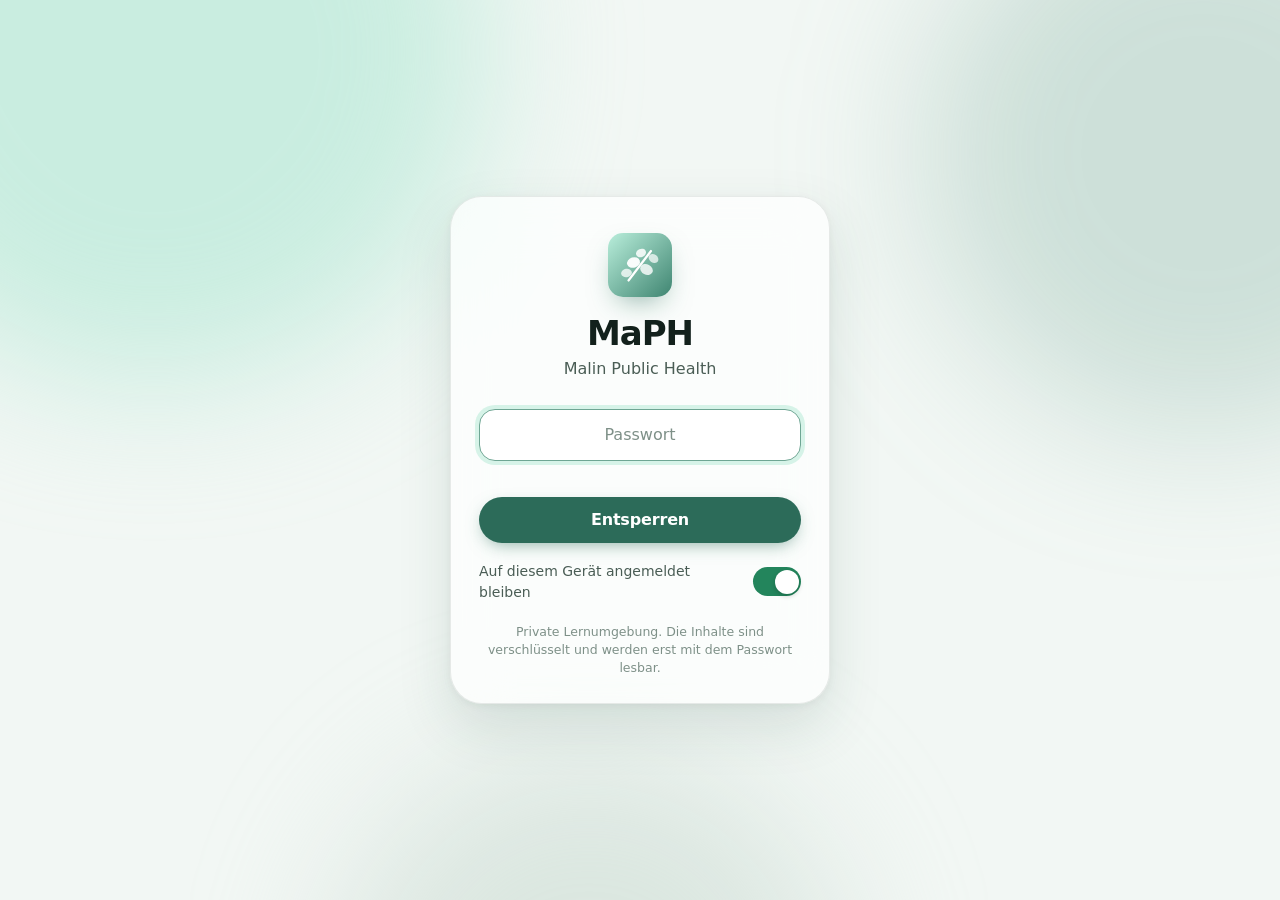
